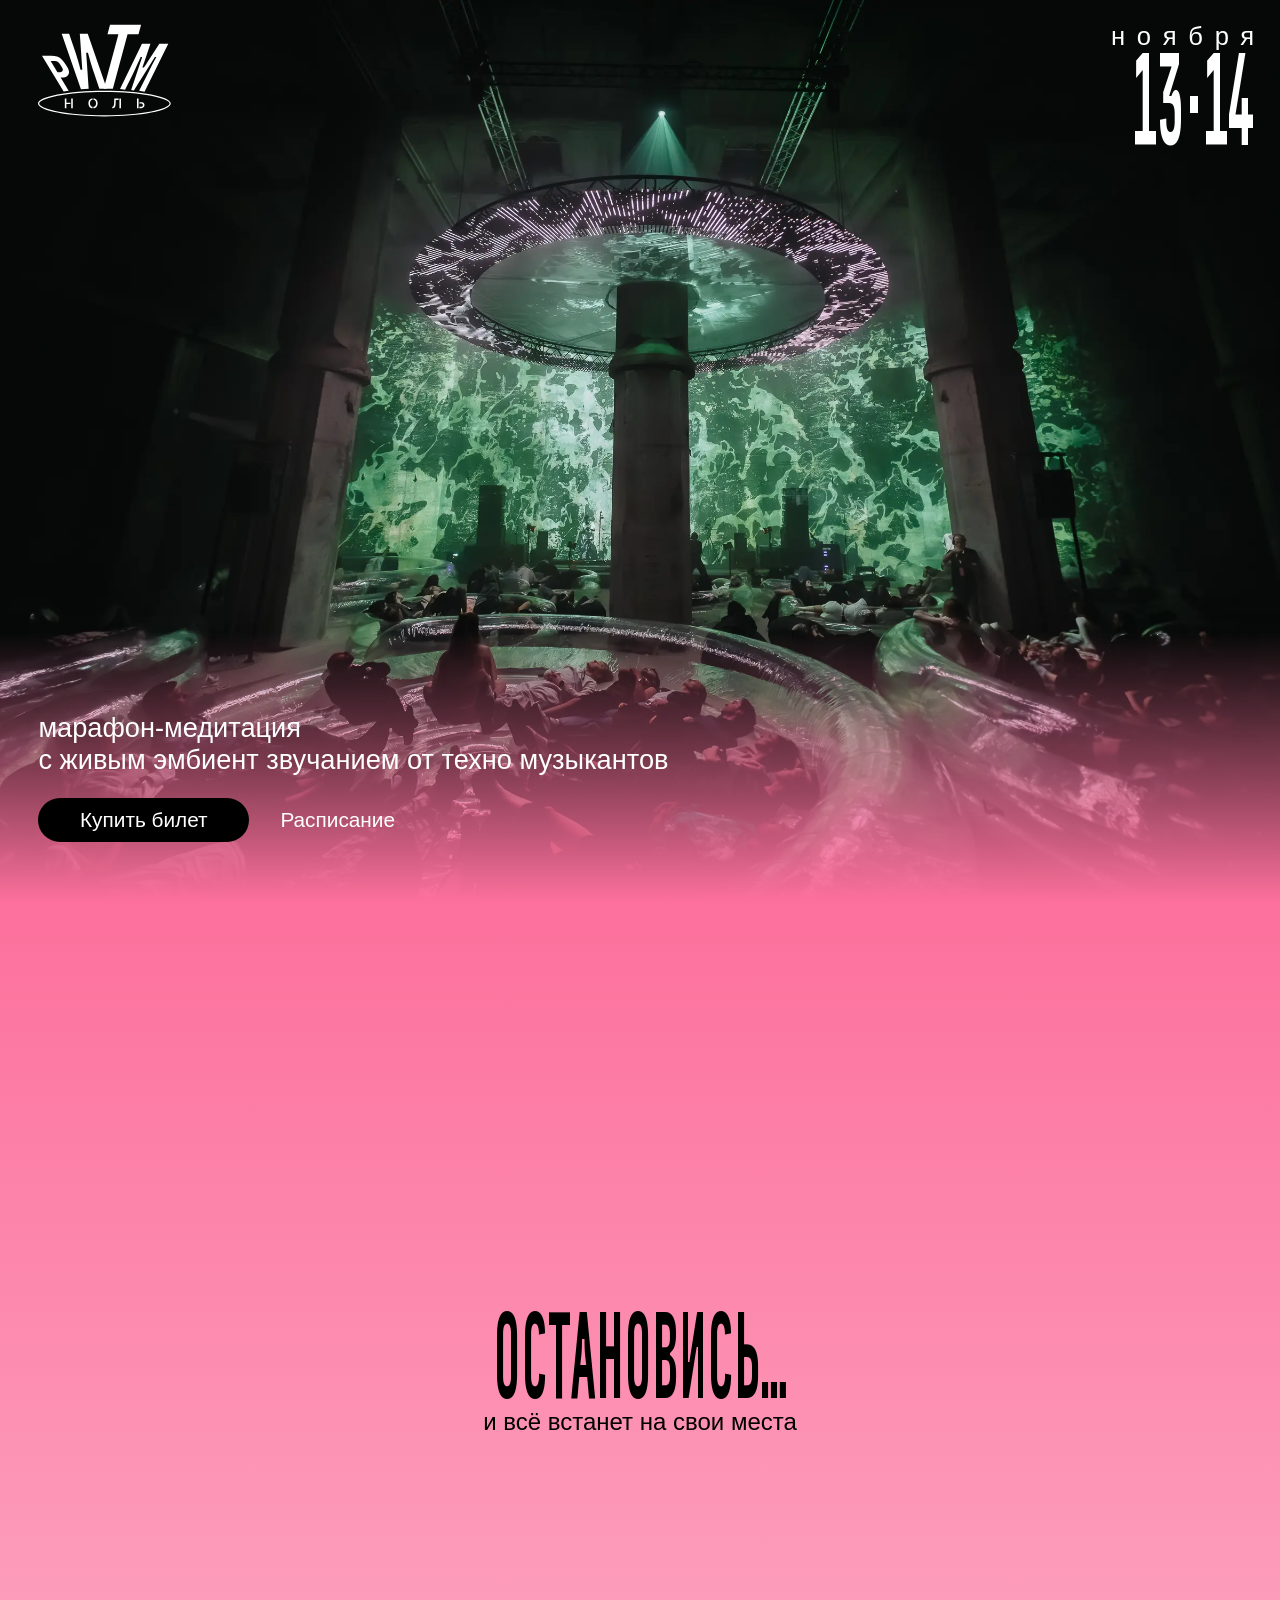
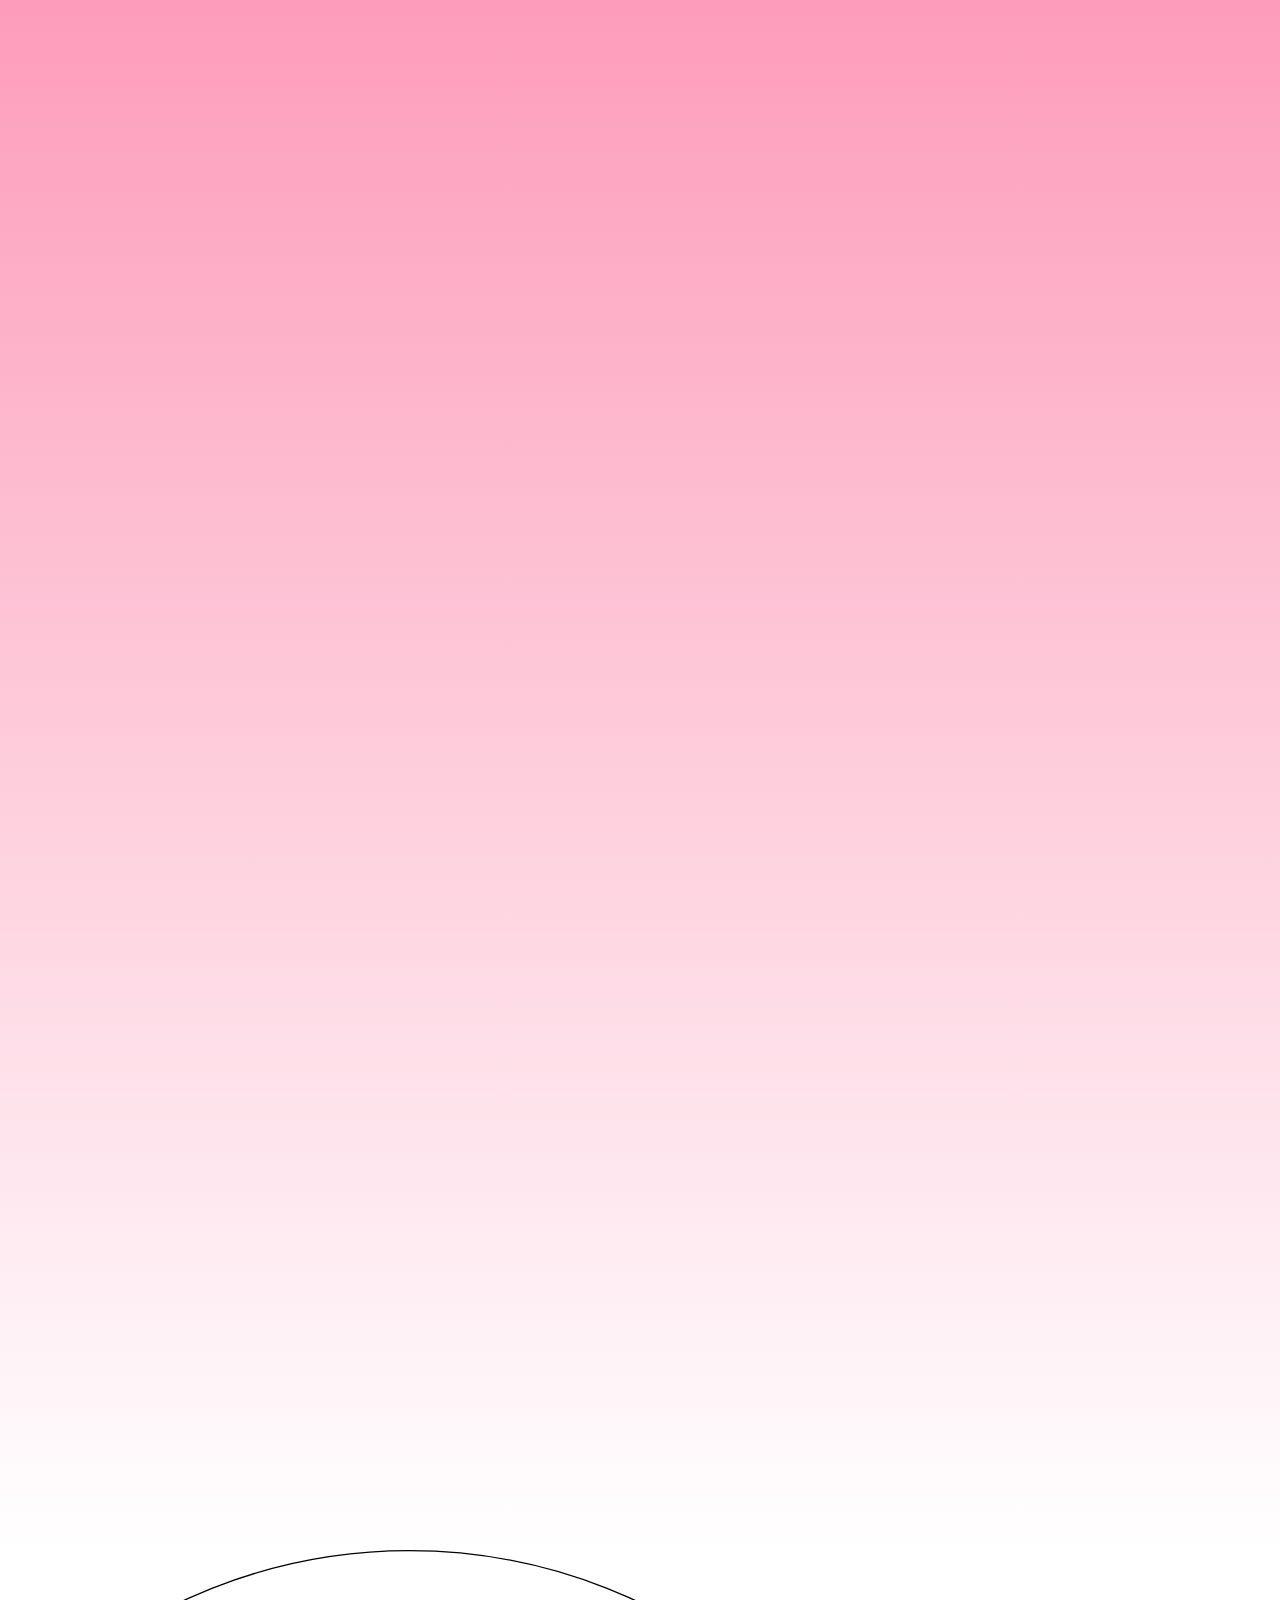
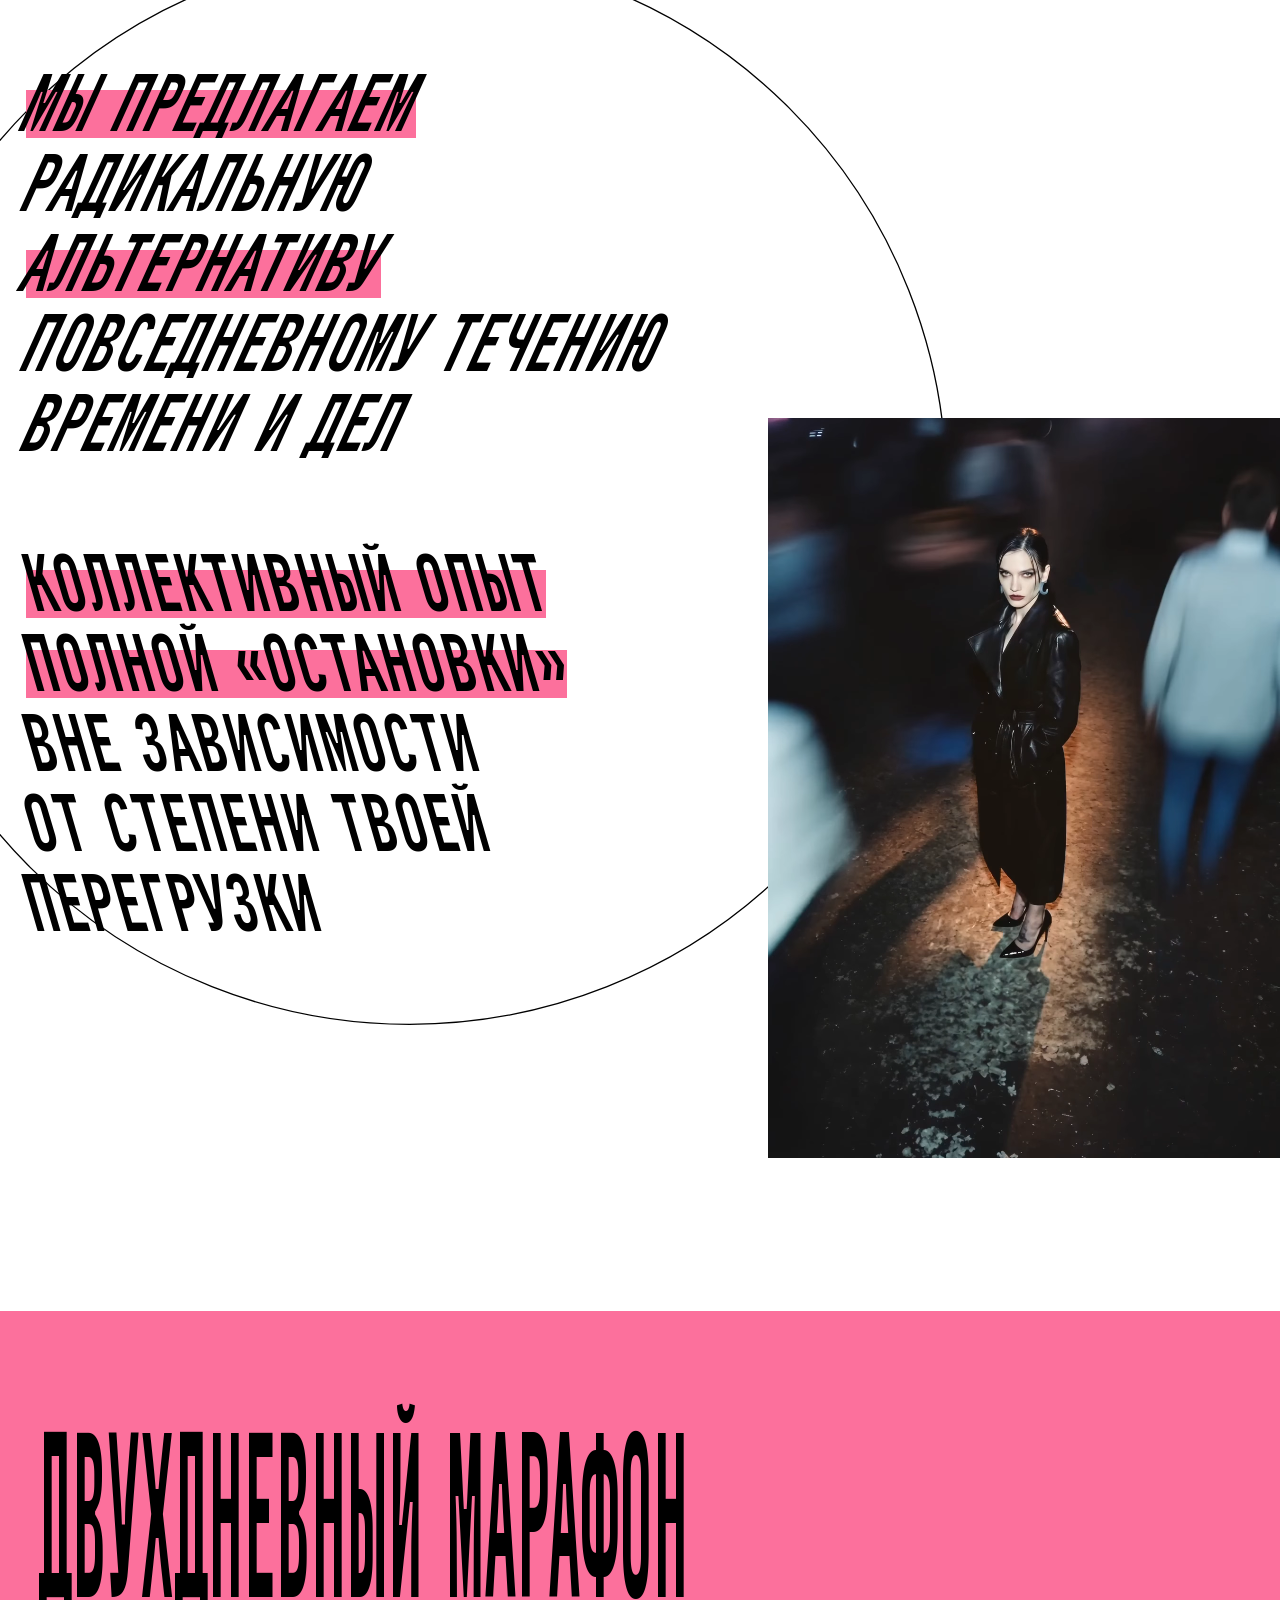
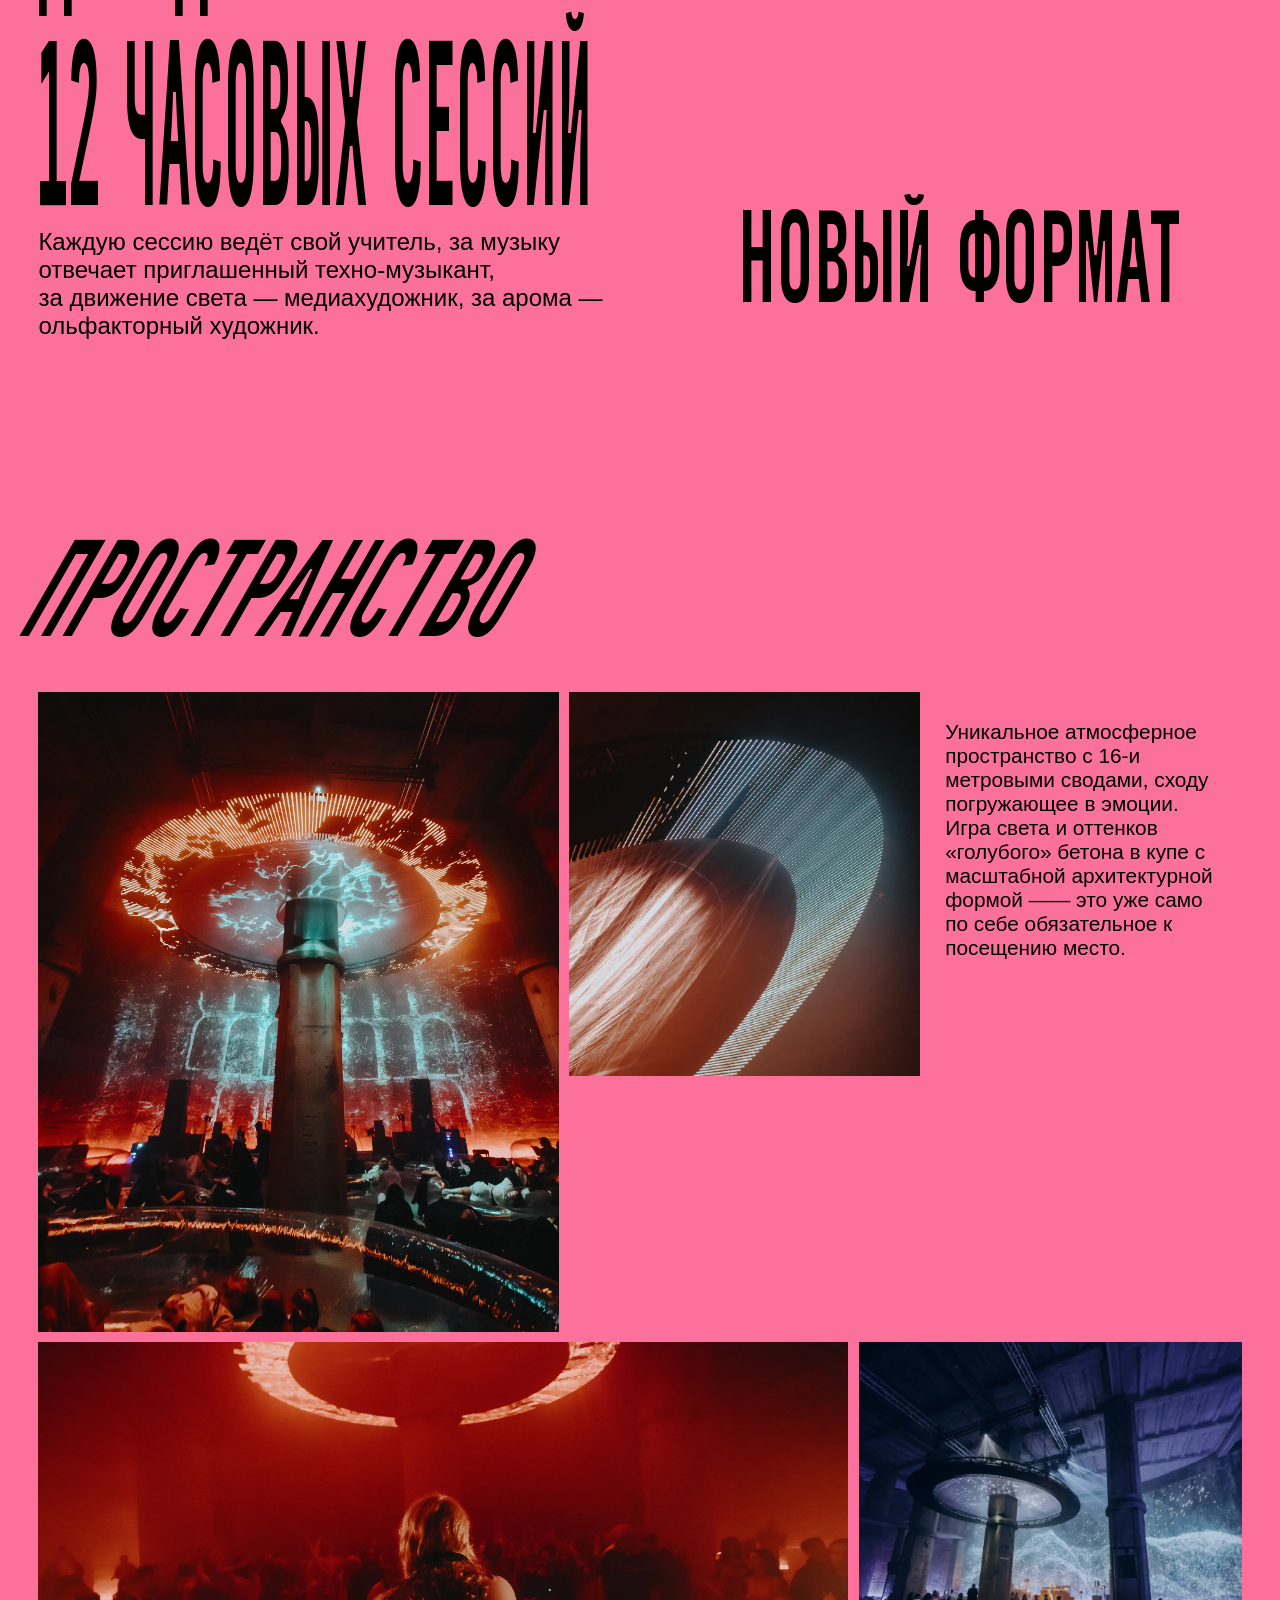
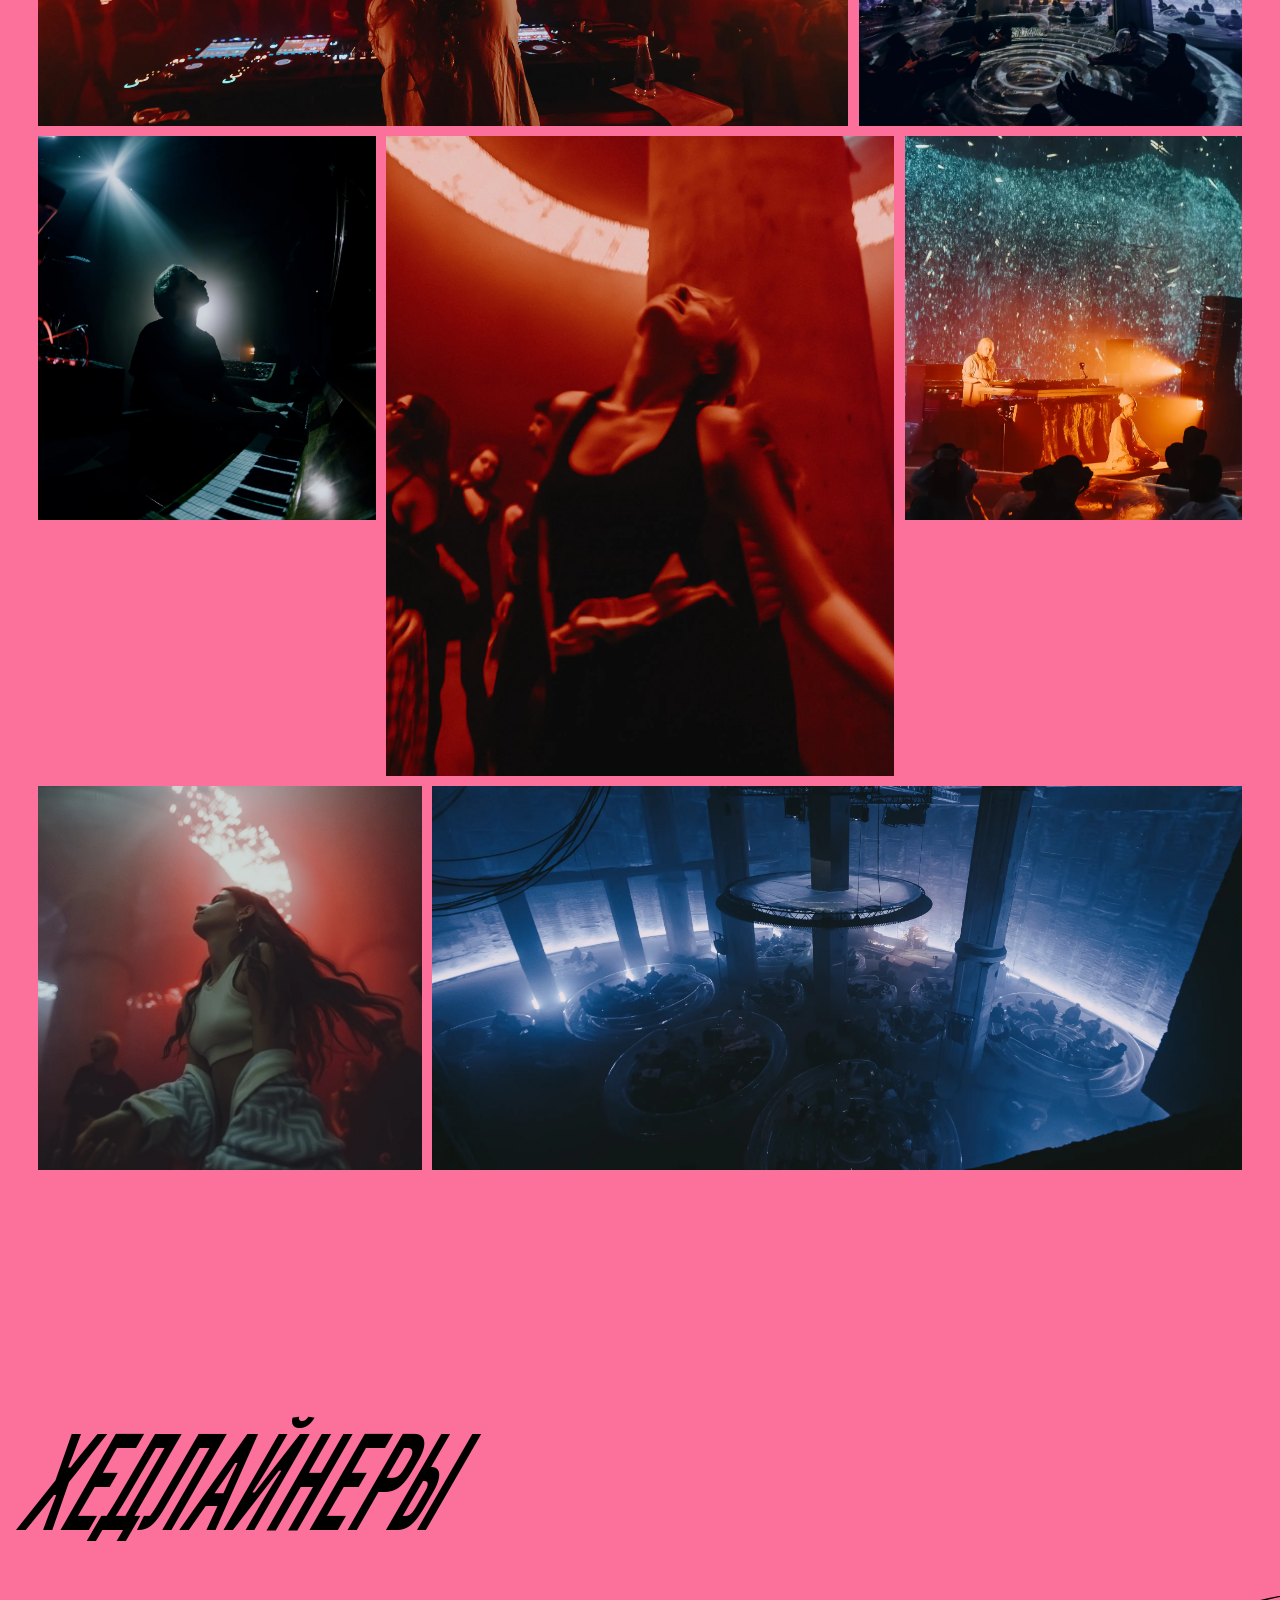
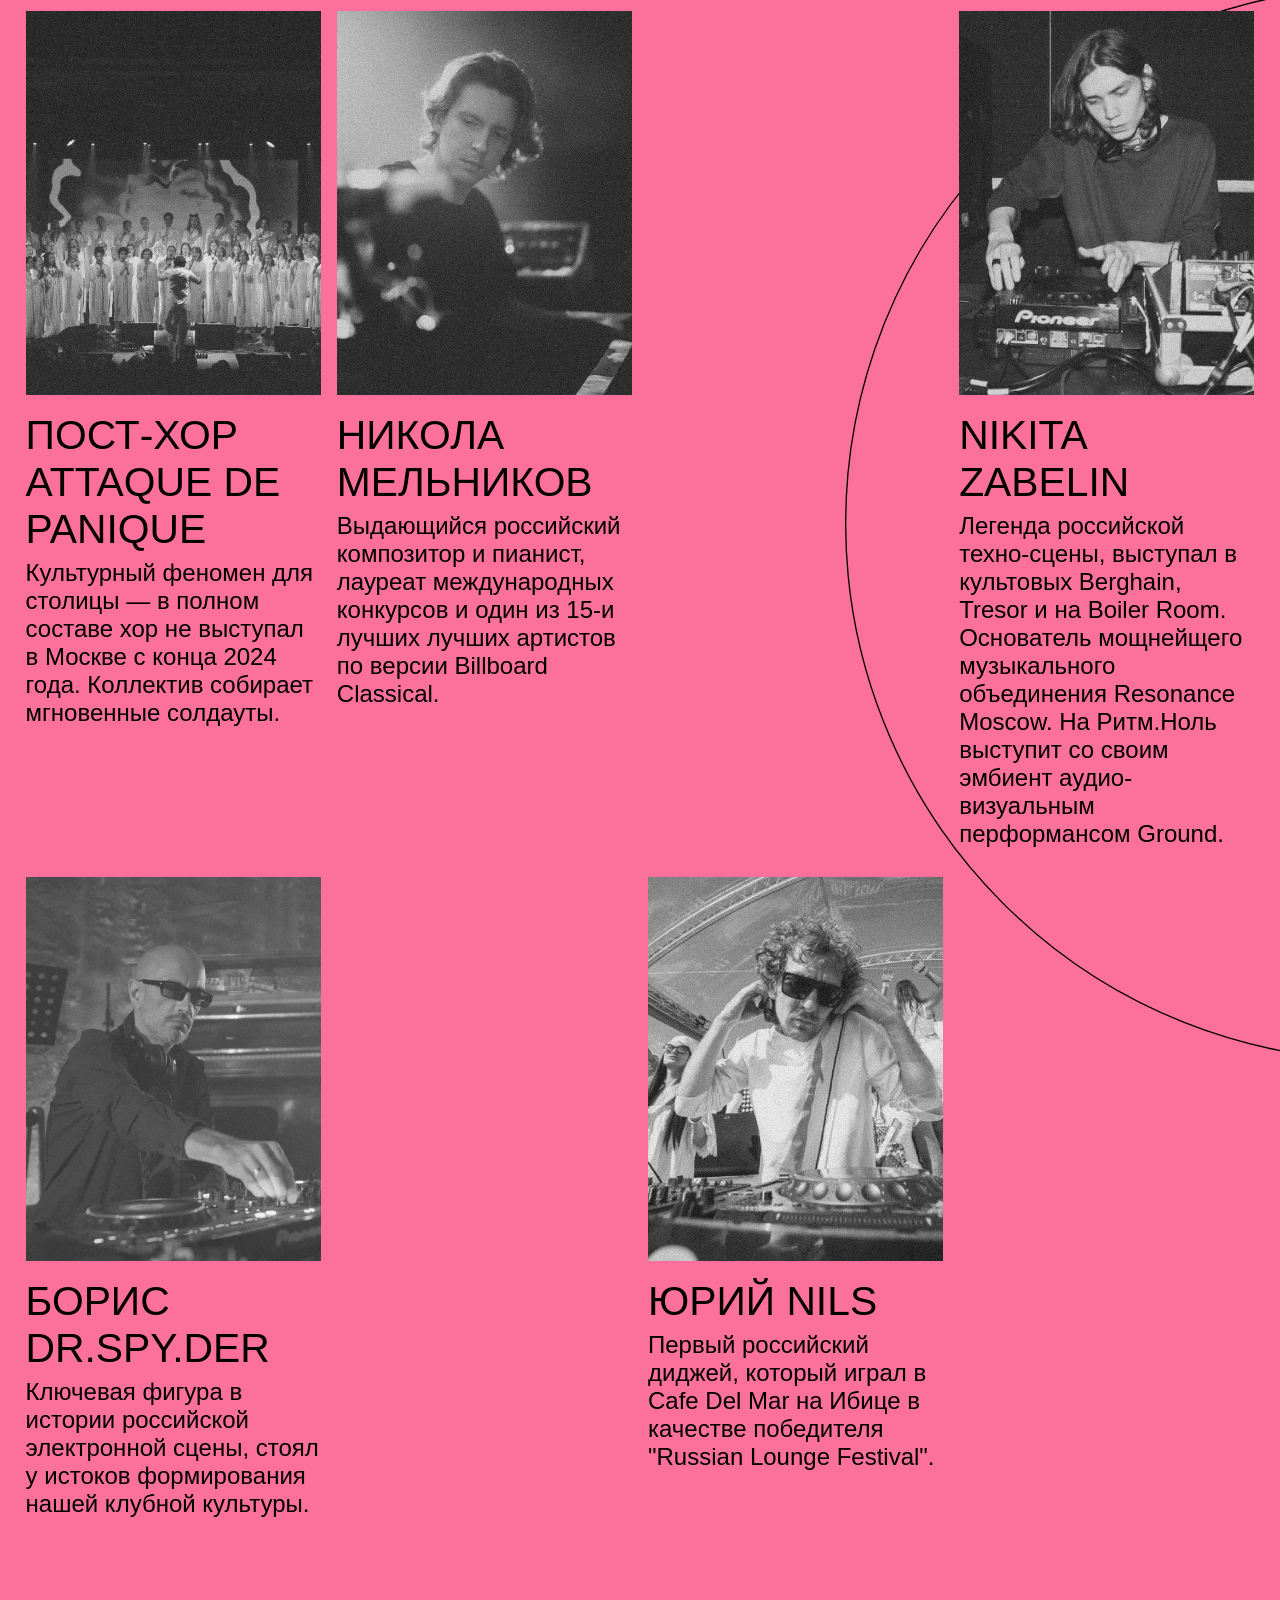
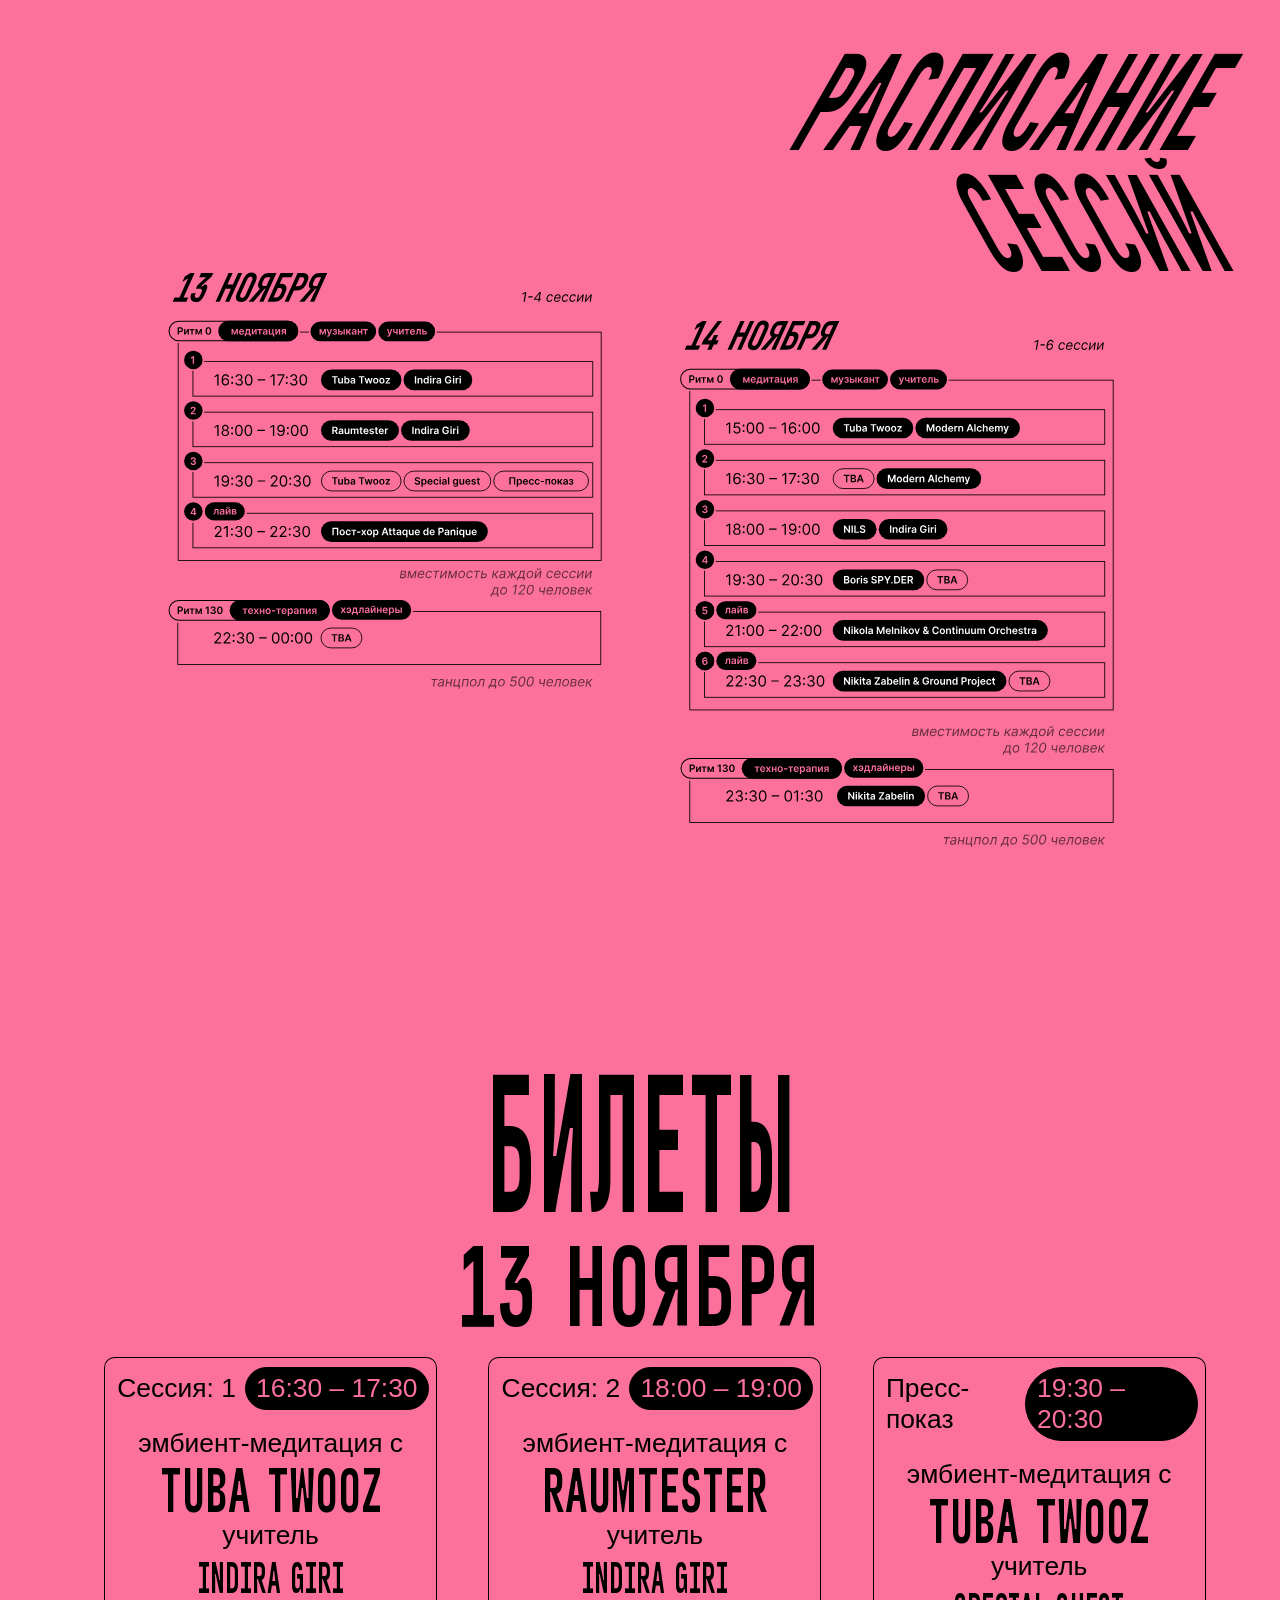
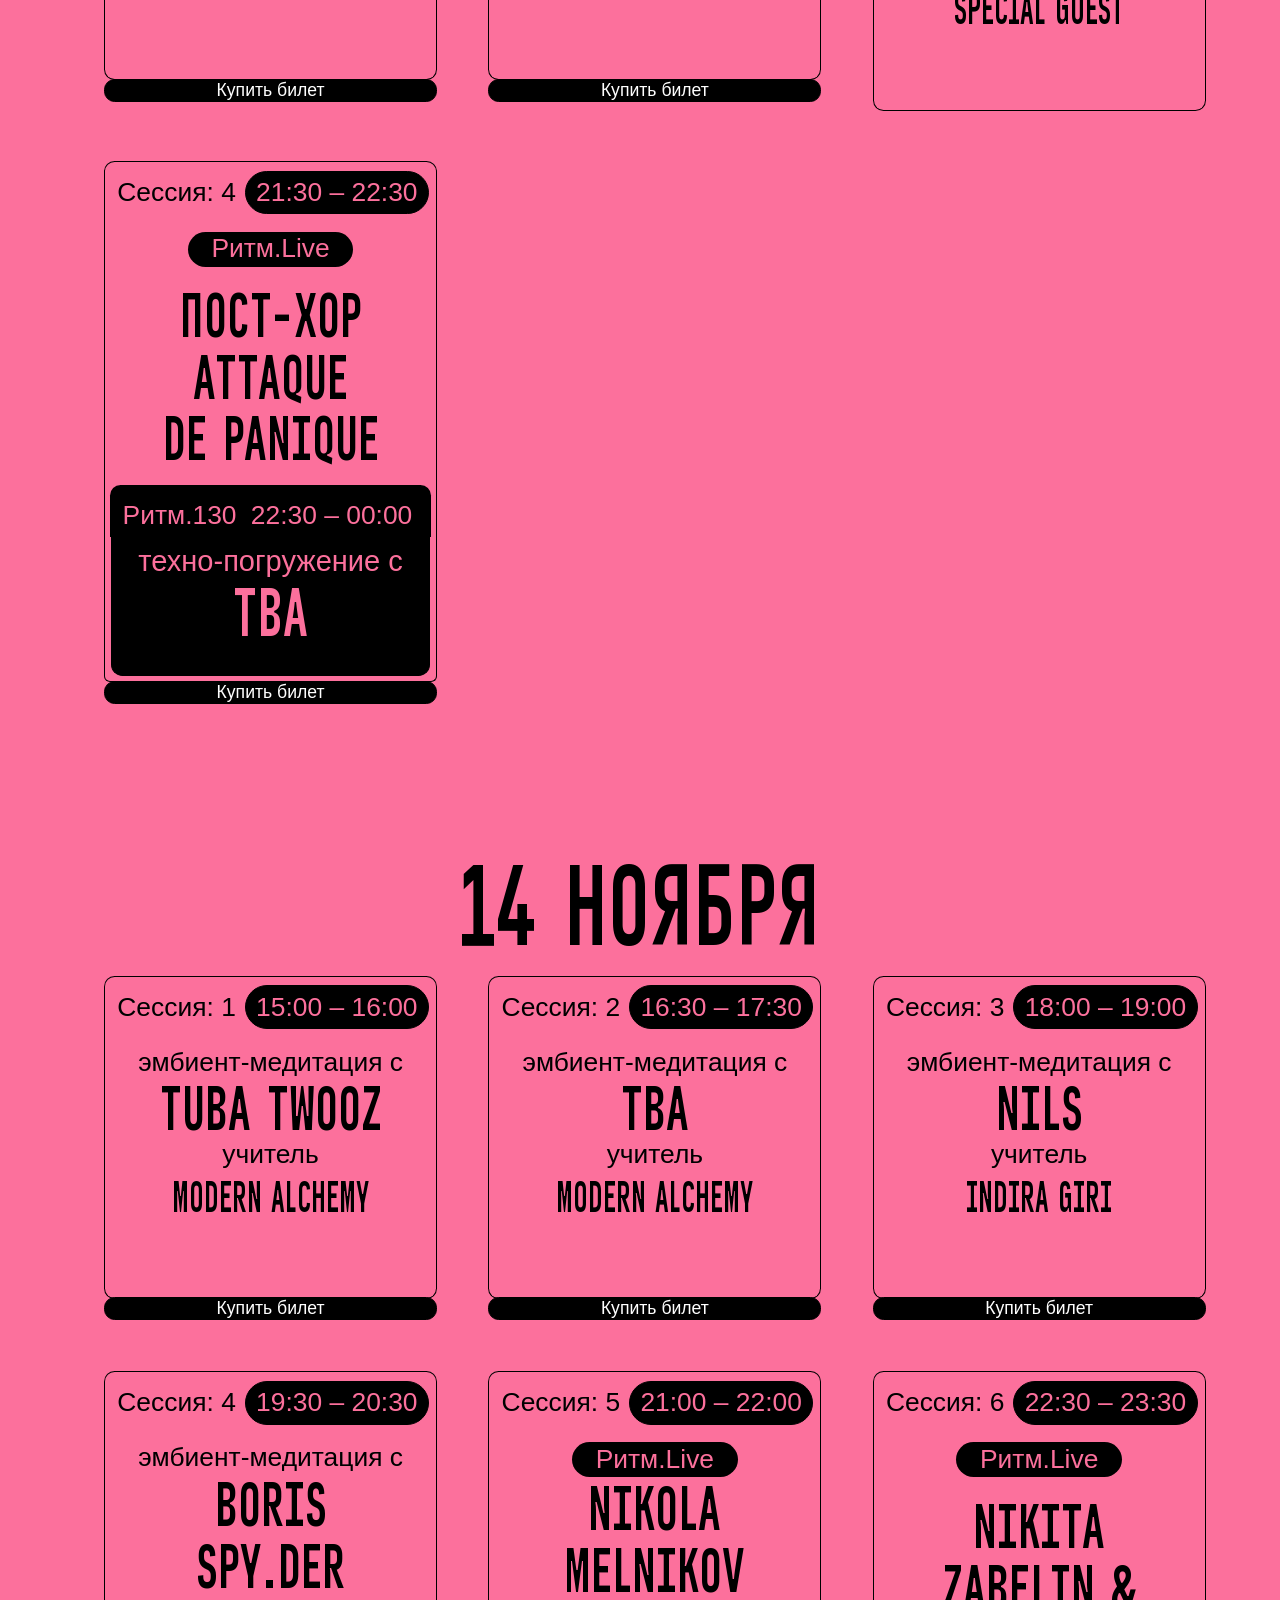
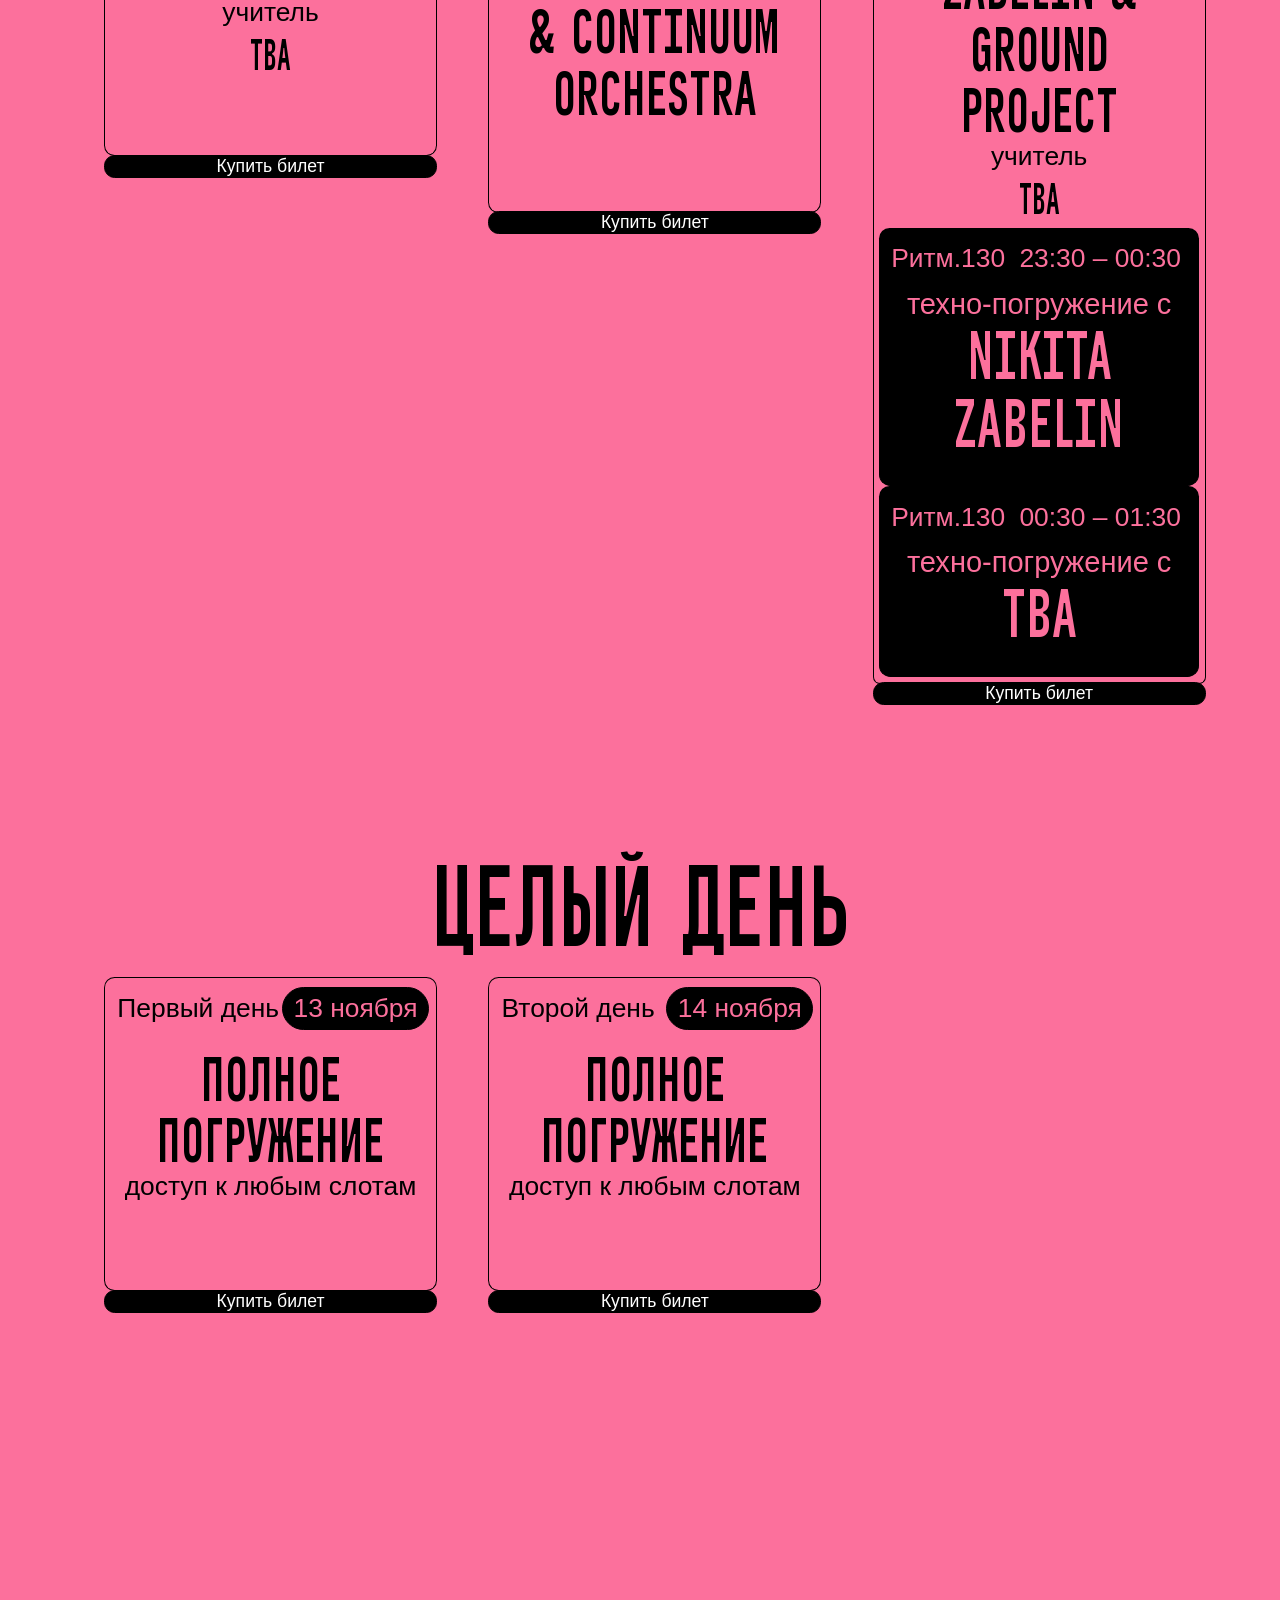
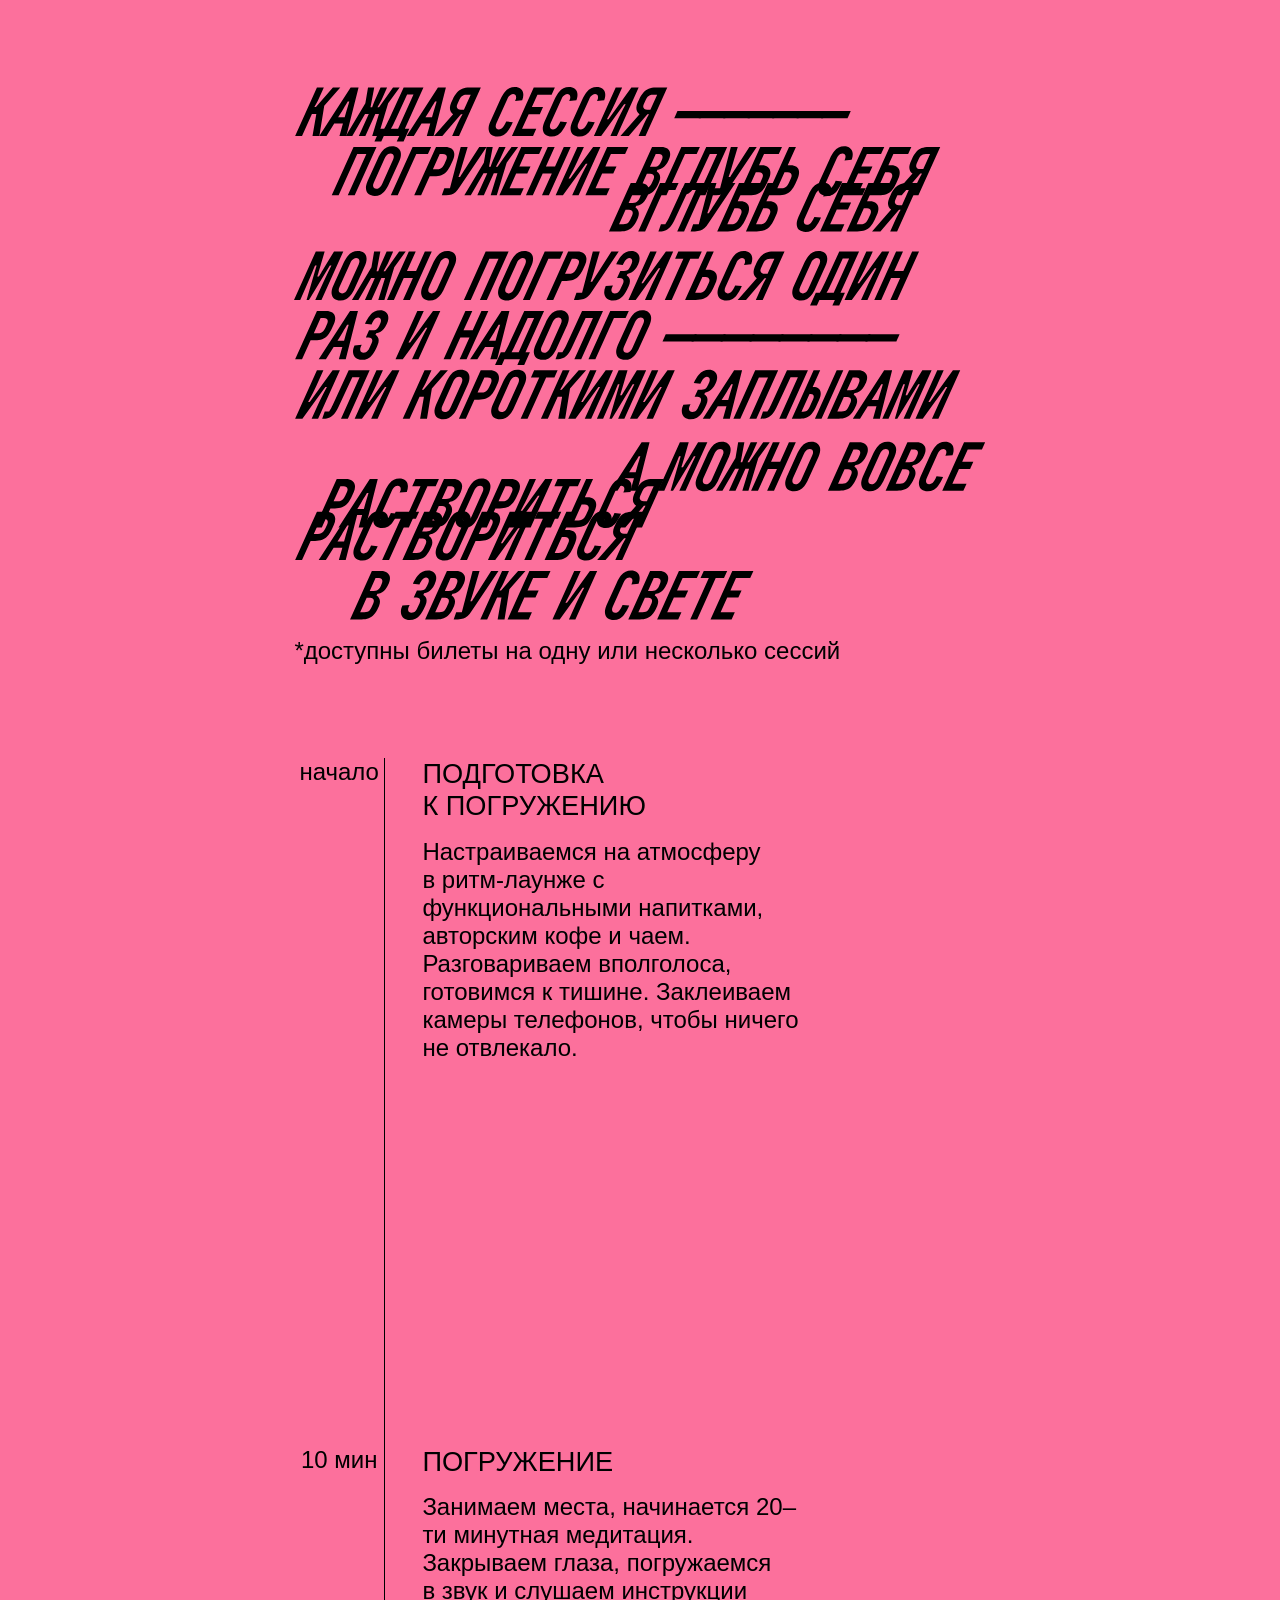
==== static/index.html @ 9d0a7d86 "update button" ====
<!DOCTYPE html>
<html   lang="ru">
    <head>
        <meta   charset="UTF-8">
        <meta   name="viewport"   content="width=device-width,"   initial-scale="1.0">
        <!-- link-preview --> 
        <meta   property="og:title" content="Ритм Ноль">
        <meta   property="og:description" content="Ум волнуется раз, душа волнуется два, тело волнуется три —— Замри">
        <meta   property="og:image" content="https://xn--h1agcefip8f.xn--p1ai/preview.jpg">
        <meta   property="og:url" content="https://ритмноль.рф">
        <meta   property="og:type" content="website">
        <meta   name="description"  content="Ум волнуется раз, душа волнуется два, тело волнуется три — Замри">

        <!-- conect-file -->
        <link   href="style.css?v=8" rel="stylesheet" type="text/css" />
        <script src="script.js?v=8" defer></script>

        <!-- Yandex.Metrika counter -->
        <script type="text/javascript">
            (function(m,e,t,r,i,k,a){
                m[i]=m[i]||function(){(m[i].a=m[i].a||[]).push(arguments)};
                m[i].l=1*new Date();
                for (var j = 0; j < document.scripts.length; j++) {if (document.scripts[j].src === r) { return; }}
                k=e.createElement(t),a=e.getElementsByTagName(t)[0],k.async=1,k.src=r,a.parentNode.insertBefore(k,a)
            })(window, document,'script','https://mc.yandex.ru/metrika/tag.js?id=109026726', 'ym');

            ym(109026726, 'init', {ssr:true, webvisor:true, clickmap:true, ecommerce:"dataLayer", referrer: document.referrer, url: location.href, accurateTrackBounce:true, trackLinks:true});
        </script>
        <noscript><div><img src="https://mc.yandex.ru/watch/109026726" style="position:absolute; left:-9999px;" alt="" /></div></noscript>
        <!-- /Yandex.Metrika counter -->
    
        <title>Ритм Ноль</title>
    </head>
    <body>

        <main>

            <section class="cover"> <!-- обложка -->
                <h1 class="hide">Ритм Ноль</h1>
                <p class="hide">ум волнуется раз, душа волнуется два, тело волнуется три, замри </p>

                <header>
                    <svg class="logo" viewBox="0 0 1845 1275" fill="currentColor" xmlns="http://www.w3.org/2000/svg">
                        <path d="M1139.38 894.408L1444.51 265.174H1562.08L1501.64 445.59C1492.62 472.251 1484 497.509 1475.78 521.364C1467.76 545.219 1459.14 569.976 1449.92 595.636H1470.97C1488.01 569.976 1504.35 545.119 1519.98 521.064C1535.62 496.808 1551.96 471.65 1568.99 445.59L1686.26 265.174H1809.85L1480.28 930.029L1404.87 917.681L1522.69 683.137C1561.78 604.757 1602.47 526.977 1644.77 449.799H1623.72L1331.73 913.406L1294.16 908.657L1447.51 449.799H1426.47C1388.38 535.597 1352.5 613.376 1318.82 683.137L1209.67 902.008L1139.38 894.408Z" fill="currentColor"/>
                        <path d="M913.074 889.656L1117.61 130.954H965.456L1000.79 0H1431.9L1396.56 130.954H1244.41L1039.87 889.656H913.074Z" fill="currentColor"/>
                        <path d="M955.654 889.581H852.607L772.379 655.051C748.37 585.666 722.341 497.509 694.291 390.58H669.332L703.919 889.581L596.529 896.781L329.168 126.822H432.215L514.225 364.917C529.201 408.639 542.632 451.054 554.517 492.163C566.641 533.271 578.645 577.824 590.531 625.824H615.49L580.903 126.822H691.082L955.654 889.581Z" fill="currentColor"/>
                        <path d="M356.44 928.002L54.9977 430.002H183.613C214.595 430.002 241.473 433.803 264.249 441.405C287.025 449.006 307.791 461.418 326.547 478.638C345.304 495.704 363.725 519.207 381.812 549.149L409.946 595.459C425.353 621.057 432.303 644.328 430.796 665.272C429.456 686.061 420.497 702.428 403.918 714.374C387.338 726.32 365.149 732.292 337.349 732.292H314.49L425.959 918.391L356.44 928.002ZM304.19 658.989C316.583 658.989 326.296 656.429 333.33 651.309C340.531 646.19 344.466 639.286 345.136 630.598C345.974 621.91 343.378 612.447 337.349 602.207L311.726 560.087C303.018 545.504 294.393 534.178 285.853 526.111C277.312 517.889 267.933 512.071 257.718 508.658C247.67 505.09 235.78 503.306 222.047 503.306H176.077L270.027 658.989H304.19Z" fill="currentColor"/>
                        <path d="M1827.57 1095.27C1827.57 1089.29 1824.52 1081.39 1814.14 1071.55C1803.77 1061.71 1787.52 1051.4 1765.04 1041.08C1720.17 1020.5 1654.17 1001.52 1571.26 985.432C1405.71 953.304 1176.28 933.316 922.333 933.316C668.391 933.316 438.954 953.304 273.412 985.432C190.501 1001.52 124.496 1020.5 79.6294 1041.08C57.1462 1051.4 40.9005 1061.71 30.5223 1071.55C20.1501 1081.39 17.0978 1089.29 17.0978 1095.27C17.0978 1101.26 20.1501 1109.16 30.5223 1119C40.9005 1128.84 57.1462 1139.15 79.6294 1149.46C124.496 1170.05 190.501 1189.02 273.412 1205.12C438.954 1237.24 668.391 1257.23 922.333 1257.23V1274.28C412.943 1274.28 0 1194.14 0 1095.27C0 996.412 412.943 916.268 922.333 916.268C1431.72 916.268 1844.67 996.412 1844.67 1095.27C1844.67 1194.14 1431.72 1274.28 922.333 1274.28V1257.23C1176.28 1257.23 1405.71 1237.24 1571.26 1205.12C1654.17 1189.02 1720.17 1170.05 1765.04 1149.46C1787.52 1139.15 1803.77 1128.84 1814.14 1119C1824.52 1109.16 1827.57 1101.26 1827.57 1095.27Z" fill="currentColor"/>
                        <path d="M394.277 1084.08H450.243V1103.17H394.277V1159.43H372.639V1025.27H394.277V1084.08Z" fill="currentColor"/>
                        <path d="M483.122 1159.43H461.483V1147.08H461.641V1064.44H461.483V1025.27H483.122V1159.43Z" fill="currentColor"/>
                        <path d="M769.403 1023.85C778.155 1024.27 785.859 1025.93 792.514 1028.82C800.321 1032.22 806.855 1036.97 812.116 1043.08C817.547 1049.19 821.535 1056.49 824.081 1064.97C826.796 1073.29 828.153 1082.45 828.153 1092.47C828.153 1102.48 826.796 1111.73 824.081 1120.22C821.535 1128.53 817.547 1135.74 812.116 1141.85C806.855 1147.79 800.236 1152.46 792.26 1155.85C785.59 1158.69 777.971 1160.34 769.403 1160.81V1141.63C774.55 1141.16 779.114 1139.96 783.095 1138.03C788.525 1135.49 792.939 1132.01 796.333 1127.6C799.897 1123.02 802.442 1117.75 803.97 1111.81C805.667 1105.87 806.515 1099.43 806.515 1092.47C806.515 1085.68 805.667 1079.31 803.97 1073.37C802.442 1067.26 799.897 1062 796.333 1057.59C792.939 1053.01 788.525 1049.45 783.095 1046.9C779.114 1044.97 774.55 1043.78 769.403 1043.31V1023.85Z" fill="currentColor"/>
                        <path d="M758.005 1043.42C753.308 1043.95 749.112 1045.11 745.419 1046.9C740.158 1049.45 735.745 1053.01 732.181 1057.59C728.787 1062 726.242 1067.26 724.545 1073.37C723.017 1079.31 722.254 1085.68 722.254 1092.47C722.254 1099.43 723.017 1105.87 724.545 1111.81C726.242 1117.75 728.787 1123.01 732.181 1127.6C735.745 1132.01 740.158 1135.49 745.419 1138.03C749.112 1139.82 753.308 1140.98 758.005 1141.51V1160.74C749.886 1160.2 742.636 1158.57 736.255 1155.85C728.448 1152.46 721.829 1147.79 716.398 1141.85C711.137 1135.74 707.149 1128.53 704.433 1120.22C701.888 1111.73 700.615 1102.48 700.615 1092.47C700.615 1082.45 701.888 1073.29 704.433 1064.97C707.149 1056.49 711.137 1049.19 716.398 1043.08C721.829 1036.97 728.532 1032.22 736.509 1028.82C742.782 1026.16 749.947 1024.54 758.005 1023.97V1043.42Z" fill="currentColor"/>
                        <path d="M1119.91 1044.36H1080.65L1078.36 1097.05C1078.02 1103.84 1077.26 1111.48 1076.07 1119.96C1074.88 1128.45 1072.42 1136.17 1068.69 1143.13C1065.8 1148.05 1061.9 1152.04 1056.98 1155.09C1052.06 1158.15 1046.37 1159.67 1039.92 1159.67H1032.03V1140.58C1038.82 1140.58 1044.25 1137.7 1048.32 1131.93C1050.7 1128.53 1052.57 1123.61 1053.92 1117.16C1055.28 1110.71 1056.22 1103.84 1056.72 1096.54C1057.57 1084.32 1058.17 1072.44 1058.51 1060.9C1059.02 1049.36 1059.35 1037.48 1059.52 1025.26H1119.91V1044.36Z" fill="currentColor"/>
                        <path d="M1152.7 1159.42H1131.31V1025.26H1152.7V1159.42Z" fill="currentColor"/>
                        <path d="M1397.22 1076.43H1397.27V1095.27H1397.22V1140.58H1397.27V1159.42H1375.08V1025.26H1397.22V1076.43Z" fill="currentColor"/>
                        <path d="M1426.75 1076.43C1434.39 1076.43 1441.43 1077.02 1447.88 1078.21C1454.33 1079.23 1459.93 1081.44 1464.68 1084.83C1469.27 1088.23 1472.75 1092.55 1475.12 1097.81C1477.67 1102.91 1478.94 1109.27 1478.94 1116.91C1478.77 1124.54 1477.41 1130.91 1474.87 1136C1472.32 1140.92 1469.1 1145.08 1465.19 1148.47C1460.61 1152.38 1454.84 1155.18 1447.88 1156.87C1441.09 1158.57 1434.14 1159.42 1427.01 1159.42H1408.67V1140.58H1409.95C1416.4 1140.58 1422.85 1140.5 1429.3 1140.33C1435.75 1139.99 1441.35 1138.63 1446.1 1136.25C1449.33 1134.9 1451.87 1132.6 1453.74 1129.38C1455.77 1125.99 1456.88 1122.08 1457.05 1117.67C1457.05 1112.41 1455.94 1108.25 1453.74 1105.2C1451.7 1102.14 1448.99 1099.94 1445.59 1098.58C1442.37 1097.05 1438.72 1096.12 1434.65 1095.78C1430.57 1095.44 1426.58 1095.27 1422.68 1095.27H1408.67V1076.43H1426.75Z" fill="currentColor"/>
                    </svg>
                    <div>
                        <h2 id="data">13·14</h2>
                        <p id="new">ноября</p>
                        <!-- <p id="soon">скоро</p> -->
                    </div>
                </header>

                <div>
                    <p>Марафон-медитация<br>с живым эмбиент звучанием от техно музыкантов</p>

                    <!-- кнопка «купить билет» два варианта: для timepad и ticketscloud. выбрать один-->
                    <!-- <button  onclick="window.open('https://ys-2026.timepad.ru/event/3983863/', '_blank')">Купить билет</button> -->
                    <!-- <button
                    data-tc-event="6a2ac3d3dfca65a47a4c2621" 
                    data-tc-token="eyJhbGciOiJIUzI1NiIsImlzcyI6InRpY2tldHNjbG91ZC5ydSIsInR5cCI6IkpXVCJ9.eyJwIjoiNmEyYTkxZjY5ZGUyMTcyMzM5OTk1ZWRlIn0.9m1FYpxfQAjgVS6xC7JPbwgGm5SPB8p3UYyab-5vvCM"
                    >Купить билет
                    </button> -->

                    <div class="vertical-space S"></div>

                    <div class="button-nav">
                        <a class="button-tickets" href="#tickets">Купить билет</a>
                        <a href="#schedule">Расписание</a>
                    </div>

                </div>
            </section>

            <section class="client-pain"> <!-- боль клиента -->
                <div>
                    <p class="p-accent p-active"><span class="p-accent-2">остановись…</span><br> и всё встанет на свои места</p>
                    <p class="p-accent"><span class="p-accent-2">замри…</span><br>перейди на «ноль»</p>
                    <p class="p-accent p-accent-2">без<br> разговоров<br> без<br> телефонов<br> без<br> алкоголя</p>
                </div>
            </section>

            <section class="decision"> <!-- решение -->
                <h5><span class="marker">Мы предлагаем </span>радикальную <span class="marker">альтернативу</span> повседневному течению времени и дел<br>
                <br><span class="h3-inverce"><span class="marker">Коллективный опыт полной «остановки»</span> Вне зависимости от степени твоей перегрузки</span></h5>
                
                <video autoplay="autoplay" allowfullscreen="true" muted="muted"  playsinline="playsinline" loop="loop" preload="auto" poster="media/decision-image.png">
                    <source src="media/decision-video.webm" type="video/webm">
                    <!-- <source src="media/decision-video.mp4" type="video/mp4"> -->
                </video>

            </section>

            <article class="event-structure"> <!-- структура события -->
                <hgroup class="hgroup-padding">
                    <h2>Двухдневный марафон<br>12 часовых сессий</h2>
                    <p>Каждую сессию ведёт свой учитель, за музыку отвечает приглашенный техно-музыкант, 
                        за движение света — медиахудожник, за арома — ольфакторный художник.</p>
                </hgroup>

                <section class="new-format"> <!-- новый формат -->
                    <svg class="new-format-lines"></svg>
                    <!-- <div class="new-format-glow"></div> -->

                    <h3 class="new-format-title">Новый формат</h3>

                    <p class="new-format-tag">учитель медитации</p>
                    <p class="new-format-tag">арт-объект</p>
                    <p class="new-format-tag">медиа художник</p>
                    <p class="new-format-tag">ольфакторный художник</p>
                    <p class="new-format-tag">техно-музыкант</p>
                </section>

                <section class="space"> <!-- пространство -->
                    <hgroup>
                        <h4>Пространство</h4>
                    </hgroup>
                    
                    <div>
                        <img class="big-img" src="media/collage-photo-5.webp">
                        <img src="media/collage-photo-9.webp">
                        <p> 
                            Уникальное атмосферное пространство с 16-и метровыми сводами, 
                            сходу погружающее в эмоции. Игра света и оттенков «голубого» 
                            бетона в купе с масштабной архитектурной формой —— это уже 
                            само по себе обязательное к посещению место.
                        </p>
                        <img src="media/collage-photo-1.webp">
                        <img src="media/collage-photo-2.webp">
                        <img src="media/collage-photo-8.webp">
                        <img class="big-img" src="media/collage-photo-10.webp">
                        <img src="media/collage-photo-4.webp"> 
                        <img src="media/collage-photo-6.webp"> 
                        <!-- <p>
                            В пространстве работают два альтернативных бара 
                            с функциональными напитками, авторская кофейня и чайная, 
                            а также веранда с фуд-траком.
                        </p> -->
                        <img src="media/collage-photo-3.webp">
                     </div>
                </section>

                <section> <!-- хедлайнеры -->
                    <h4 class="hgroup-padding">Хедлайнеры</h4>
                    <div class="headliners">
                        <figure>
                            <img src="media/headliners-photo-attaque.webp" alt="">
                            <figcaption>
                                <h6>Пост-хор attaque de panique</h6>
                                Культурный феномен для столицы — в полном составе хор не выступал в Москве 
                                с конца 2024 года. Коллектив собирает мгновенные солдауты.
                            </figcaption>
                        </figure>

                        <figure>
                            <img src="media/headliners-photo-nicola-m.webp" alt="">
                            <figcaption>
                                <h6>Никола Мельников</h6>
                                Выдающийся российский композитор и пианист, лауреат международных 
                                конкурсов и один из 15-и лучших лучших артистов по версии Billboard Classical. 
                            </figcaption>
                        </figure>
                        
                        <figure class="empty"></figure>

                        <figure>
                            <img src="media/headliners-photo-zabelin.webp" alt="">
                            <figcaption>
                                <h6>Nikita Zabelin</h6>
                                Легенда российской техно-сцены, выступал в культовых Berghain, Tresor 
                                и на Boiler Room. Основатель мощнейщего музыкального объединения Resonance Moscow. 
                                На Ритм.Ноль выступит со своим эмбиент аудио-визуальным перформансом Ground.
                            </figcaption>
                        </figure>
                                                
                        <figure>
                            <img src="media/headliners-photo-dr-spy-der.webp" alt="">
                            <figcaption>
                                <h6>Борис Dr.Spy.Der</h6>
                                Ключевая фигура в истории российской электронной сцены, 
                                стоял у истоков формирования нашей клубной культуры. 
                            </figcaption>
                        </figure>
                        
                        <figure class="empty"></figure>
                        
                        <figure>
                            <img src="media/headliners-photo-nils-u.webp" alt="">
                            <figcaption>
                                <h6>Юрий NILS</h6>
                                Первый российский диджей, который играл в Cafe Del Mar 
                                на Ибице в качестве победителя "Russian Lounge Festival". 
                            </figcaption>
                        </figure>
                </section>

                <section class="schedule" id="schedule">  <!--расписание -->
                    <h4>Расписание<br>
                    <span class="h4-inverce">сессий</span></h4>

                    <div>
                        <svg viewBox="0 0 1033 1013" fill="none" xmlns="http://www.w3.org/2000/svg">
                            <g id="&#208;&#180;&#208;&#181;&#208;&#189;&#209;&#140;=&#208;&#191;&#208;&#181;&#209;&#128;&#208;&#178;&#209;&#139;&#208;&#185;">
                            <path id="&#209;&#130;&#208;&#176;&#208;&#189;&#209;&#134;&#208;&#191;&#208;&#190;&#208;&#187; &#208;&#180;&#208;&#190; 500 &#209;&#135;&#208;&#181;&#208;&#187;&#208;&#190;&#208;&#178;&#208;&#181;&#208;&#186;" opacity="0.6" d="M629.376 990.045L629.785 987.545H643.967L643.558 990.045H637.83L635.376 1005H632.694L635.149 990.045H629.376ZM649.154 1005.41C648.048 1005.41 647.079 1005.2 646.245 1004.78C645.412 1004.36 644.794 1003.75 644.393 1002.95C643.991 1002.15 643.882 1001.18 644.063 1000.05C644.238 999.045 644.575 998.235 645.075 997.614C645.575 996.985 646.181 996.492 646.893 996.136C647.613 995.773 648.385 995.504 649.211 995.33C650.044 995.148 650.874 995.008 651.7 994.909C652.776 994.773 653.651 994.667 654.325 994.591C654.999 994.515 655.507 994.39 655.848 994.216C656.188 994.042 656.397 993.742 656.473 993.318V993.227C656.654 992.114 656.507 991.246 656.029 990.625C655.552 989.996 654.7 989.682 653.473 989.682C652.2 989.682 651.135 989.962 650.279 990.523C649.423 991.083 648.791 991.682 648.382 992.318L646.018 991.409C646.639 990.348 647.382 989.523 648.245 988.932C649.109 988.333 650.014 987.917 650.961 987.682C651.908 987.439 652.821 987.318 653.7 987.318C654.26 987.318 654.893 987.386 655.598 987.523C656.302 987.652 656.961 987.92 657.575 988.33C658.196 988.739 658.662 989.356 658.973 990.182C659.291 991.008 659.336 992.114 659.109 993.5L657.2 1005H654.518L654.927 1002.64H654.791C654.548 1003.02 654.177 1003.42 653.677 1003.85C653.185 1004.28 652.56 1004.65 651.802 1004.95C651.052 1005.26 650.169 1005.41 649.154 1005.41ZM649.927 1003C650.988 1003 651.916 1002.79 652.711 1002.38C653.514 1001.96 654.158 1001.42 654.643 1000.76C655.135 1000.1 655.442 999.409 655.563 998.682L655.973 996.227C655.836 996.364 655.567 996.489 655.166 996.602C654.764 996.708 654.31 996.803 653.802 996.886C653.302 996.962 652.813 997.03 652.336 997.091C651.866 997.144 651.488 997.189 651.2 997.227C650.488 997.318 649.81 997.466 649.166 997.67C648.529 997.867 647.991 998.167 647.552 998.568C647.12 998.962 646.851 999.5 646.745 1000.18C646.586 1001.11 646.81 1001.82 647.416 1002.3C648.022 1002.77 648.859 1003 649.927 1003ZM675.413 995.045L675.004 997.545H665.367L665.776 995.045H675.413ZM667.686 987.545L664.776 1005H662.095L665.004 987.545H667.686ZM678.731 987.545L675.822 1005H673.14L676.049 987.545H678.731ZM697.356 987.545L694.867 1002.5H697.311L695.992 1010.64H693.311L694.22 1005H680.72L683.629 987.545H686.311L683.811 1002.5H692.174L694.674 987.545H697.356ZM701.032 1005L703.941 987.545H717.669L714.759 1005H712.078L714.578 990.045H706.214L703.714 1005H701.032ZM726.862 1005.36C725.256 1005.36 723.911 1004.98 722.828 1004.22C721.744 1003.45 720.979 1002.38 720.532 1001C720.093 999.621 720.021 998.015 720.316 996.182C720.604 994.394 721.176 992.837 722.032 991.511C722.896 990.178 723.968 989.148 725.248 988.42C726.536 987.686 727.953 987.318 729.498 987.318C731.104 987.318 732.445 987.705 733.521 988.477C734.604 989.242 735.369 990.318 735.816 991.705C736.263 993.083 736.339 994.697 736.044 996.545C735.756 998.318 735.176 999.867 734.305 1001.19C733.441 1002.51 732.369 1003.54 731.089 1004.27C729.816 1005 728.407 1005.36 726.862 1005.36ZM726.907 1002.95C728.134 1002.95 729.199 1002.64 730.1 1002.01C731.009 1001.38 731.744 1000.55 732.305 999.523C732.873 998.492 733.256 997.379 733.453 996.182C733.634 995.045 733.627 993.989 733.43 993.011C733.233 992.027 732.812 991.235 732.169 990.636C731.525 990.03 730.619 989.727 729.453 989.727C728.225 989.727 727.153 990.045 726.237 990.682C725.328 991.318 724.593 992.155 724.032 993.193C723.472 994.231 723.097 995.348 722.907 996.545C722.725 997.682 722.729 998.739 722.919 999.716C723.115 1000.69 723.536 1001.47 724.18 1002.07C724.831 1002.66 725.74 1002.95 726.907 1002.95ZM737.205 1005L737.615 1002.5H738.251C738.774 1002.5 739.224 1002.4 739.603 1002.19C739.99 1001.98 740.334 1001.61 740.637 1001.09C740.948 1000.56 741.24 999.826 741.512 998.886C741.793 997.939 742.084 996.735 742.387 995.273L743.978 987.545H755.615L752.705 1005H750.024L752.524 990.045H746.115L744.796 996.273C744.501 997.705 744.164 998.966 743.785 1000.06C743.414 1001.14 742.971 1002.05 742.455 1002.78C741.948 1003.52 741.338 1004.07 740.626 1004.44C739.921 1004.81 739.084 1005 738.115 1005H737.205ZM763.944 1010L765.217 1002.5H766.671C767.08 1002.13 767.448 1001.73 767.774 1001.3C768.107 1000.86 768.418 1000.35 768.705 999.761C768.993 999.163 769.277 998.436 769.558 997.58C769.838 996.716 770.133 995.674 770.444 994.455L772.171 987.545H783.262L780.808 1002.5H783.49L782.217 1010H779.535L780.353 1005H767.444L766.626 1010H763.944ZM769.717 1002.5H778.126L780.171 990.045H774.262L773.08 994.455C772.588 996.28 772.088 997.875 771.58 999.239C771.08 1000.6 770.459 1001.69 769.717 1002.5ZM793.83 1005.36C792.224 1005.36 790.88 1004.98 789.796 1004.22C788.713 1003.45 787.948 1002.38 787.501 1001C787.062 999.621 786.99 998.015 787.285 996.182C787.573 994.394 788.145 992.837 789.001 991.511C789.865 990.178 790.937 989.148 792.217 988.42C793.505 987.686 794.921 987.318 796.467 987.318C798.073 987.318 799.414 987.705 800.49 988.477C801.573 989.242 802.338 990.318 802.785 991.705C803.232 993.083 803.308 994.697 803.012 996.545C802.724 998.318 802.145 999.867 801.274 1001.19C800.41 1002.51 799.338 1003.54 798.058 1004.27C796.785 1005 795.376 1005.36 793.83 1005.36ZM793.876 1002.95C795.103 1002.95 796.168 1002.64 797.069 1002.01C797.978 1001.38 798.713 1000.55 799.274 999.523C799.842 998.492 800.224 997.379 800.421 996.182C800.603 995.045 800.596 993.989 800.399 993.011C800.202 992.027 799.781 991.235 799.137 990.636C798.493 990.03 797.588 989.727 796.421 989.727C795.194 989.727 794.122 990.045 793.205 990.682C792.296 991.318 791.562 992.155 791.001 993.193C790.44 994.231 790.065 995.348 789.876 996.545C789.694 997.682 789.698 998.739 789.887 999.716C790.084 1000.69 790.505 1001.47 791.149 1002.07C791.8 1002.66 792.709 1002.95 793.876 1002.95ZM821.901 1005.32C820.568 1005.32 819.409 1005.05 818.424 1004.52C817.439 1003.99 816.701 1003.27 816.208 1002.34C815.716 1001.42 815.538 1000.36 815.674 999.182H818.401C818.333 1000.23 818.67 1001.09 819.413 1001.78C820.163 1002.47 821.129 1002.82 822.311 1002.82C823.265 1002.82 824.151 1002.59 824.97 1002.15C825.795 1001.7 826.485 1001.09 827.038 1000.31C827.598 999.527 827.962 998.636 828.129 997.636C828.295 996.621 828.223 995.712 827.913 994.909C827.602 994.106 827.098 993.473 826.401 993.011C825.705 992.549 824.856 992.318 823.856 992.318C823.151 992.318 822.405 992.432 821.617 992.659C820.837 992.879 820.174 993.159 819.629 993.5L817.038 993.182L820.356 981.727H832.447L832.038 984.227H822.311L820.356 991.091H820.492C821.038 990.705 821.686 990.39 822.436 990.148C823.193 989.898 823.97 989.773 824.765 989.773C826.189 989.773 827.401 990.114 828.401 990.795C829.409 991.47 830.133 992.398 830.572 993.58C831.019 994.754 831.114 996.091 830.856 997.591C830.614 999.076 830.064 1000.4 829.208 1001.57C828.36 1002.73 827.299 1003.64 826.026 1004.32C824.761 1004.98 823.386 1005.32 821.901 1005.32ZM841.688 1005.32C839.976 1005.32 838.598 1004.85 837.552 1003.92C836.507 1002.98 835.817 1001.62 835.484 999.841C835.151 998.053 835.188 995.894 835.598 993.364C836.007 990.848 836.677 988.701 837.609 986.92C838.541 985.133 839.688 983.769 841.052 982.83C842.416 981.883 843.946 981.409 845.643 981.409C847.34 981.409 848.715 981.883 849.768 982.83C850.829 983.777 851.533 985.14 851.882 986.92C852.238 988.701 852.204 990.848 851.779 993.364C851.355 995.894 850.677 998.049 849.745 999.83C848.813 1001.61 847.666 1002.97 846.302 1003.91C844.938 1004.85 843.401 1005.32 841.688 1005.32ZM842.098 1002.82C843.802 1002.82 845.26 1002 846.473 1000.36C847.692 998.72 848.552 996.386 849.052 993.364C849.385 991.348 849.454 989.633 849.257 988.216C849.06 986.799 848.62 985.72 847.938 984.977C847.257 984.235 846.355 983.864 845.234 983.864C843.552 983.864 842.105 984.693 840.893 986.352C839.681 988.004 838.825 990.341 838.325 993.364C837.991 995.379 837.919 997.091 838.109 998.5C838.298 999.909 838.73 1000.98 839.404 1001.72C840.079 1002.45 840.976 1002.82 842.098 1002.82ZM861.688 1005.32C859.976 1005.32 858.598 1004.85 857.552 1003.92C856.507 1002.98 855.817 1001.62 855.484 999.841C855.151 998.053 855.188 995.894 855.598 993.364C856.007 990.848 856.677 988.701 857.609 986.92C858.541 985.133 859.688 983.769 861.052 982.83C862.416 981.883 863.946 981.409 865.643 981.409C867.34 981.409 868.715 981.883 869.768 982.83C870.829 983.777 871.533 985.14 871.882 986.92C872.238 988.701 872.204 990.848 871.779 993.364C871.355 995.894 870.677 998.049 869.745 999.83C868.813 1001.61 867.666 1002.97 866.302 1003.91C864.938 1004.85 863.401 1005.32 861.688 1005.32ZM862.098 1002.82C863.802 1002.82 865.26 1002 866.473 1000.36C867.692 998.72 868.552 996.386 869.052 993.364C869.385 991.348 869.454 989.633 869.257 988.216C869.06 986.799 868.62 985.72 867.938 984.977C867.257 984.235 866.355 983.864 865.234 983.864C863.552 983.864 862.105 984.693 860.893 986.352C859.681 988.004 858.825 990.341 858.325 993.364C857.991 995.379 857.919 997.091 858.109 998.5C858.298 999.909 858.73 1000.98 859.404 1001.72C860.079 1002.45 860.976 1002.82 862.098 1002.82ZM899.507 987.545L896.643 1005H893.961L896.825 987.545H899.507ZM897.098 995.864L896.688 998.364C896.044 998.591 895.408 998.792 894.779 998.966C894.151 999.133 893.499 999.265 892.825 999.364C892.158 999.455 891.431 999.5 890.643 999.5C888.658 999.5 887.158 998.966 886.143 997.898C885.128 996.83 884.794 995.227 885.143 993.091L886.052 987.5H888.734L887.825 993.091C887.681 993.985 887.73 994.72 887.973 995.295C888.215 995.871 888.605 996.299 889.143 996.58C889.688 996.86 890.325 997 891.052 997C892.181 997 893.223 996.898 894.177 996.693C895.139 996.481 896.113 996.205 897.098 995.864ZM908.836 1005.36C907.162 1005.36 905.779 1004.99 904.688 1004.25C903.598 1003.5 902.836 1002.45 902.404 1001.11C901.973 999.765 901.904 998.197 902.2 996.409C902.495 994.621 903.082 993.045 903.961 991.682C904.84 990.311 905.935 989.242 907.245 988.477C908.556 987.705 909.995 987.318 911.563 987.318C912.473 987.318 913.348 987.47 914.188 987.773C915.029 988.076 915.757 988.568 916.37 989.25C916.984 989.924 917.412 990.818 917.654 991.932C917.897 993.045 917.882 994.417 917.609 996.045L917.427 997.182H903.973L904.336 994.864H915.063C915.238 993.879 915.192 993 914.927 992.227C914.669 991.455 914.219 990.845 913.575 990.398C912.938 989.951 912.132 989.727 911.154 989.727C910.147 989.727 909.207 990 908.336 990.545C907.465 991.083 906.738 991.765 906.154 992.591C905.571 993.409 905.207 994.242 905.063 995.091L904.745 997.091C904.518 998.538 904.552 999.689 904.848 1000.55C905.151 1001.4 905.677 1002.02 906.427 1002.4C907.177 1002.77 908.116 1002.95 909.245 1002.95C909.965 1002.95 910.628 1002.86 911.234 1002.66C911.84 1002.45 912.382 1002.15 912.859 1001.75C913.336 1001.34 913.738 1000.83 914.063 1000.23L916.518 1000.95C916.101 1001.83 915.514 1002.61 914.757 1003.27C914.007 1003.93 913.128 1004.45 912.12 1004.82C911.12 1005.18 910.026 1005.36 908.836 1005.36ZM918.705 1005L919.115 1002.5H919.751C920.274 1002.5 920.724 1002.4 921.103 1002.19C921.49 1001.98 921.834 1001.61 922.137 1001.09C922.448 1000.56 922.74 999.826 923.012 998.886C923.293 997.939 923.584 996.735 923.887 995.273L925.478 987.545H937.115L934.205 1005H931.524L934.024 990.045H927.615L926.296 996.273C926.001 997.705 925.664 998.966 925.285 1000.06C924.914 1001.14 924.471 1002.05 923.955 1002.78C923.448 1003.52 922.838 1004.07 922.126 1004.44C921.421 1004.81 920.584 1005 919.615 1005H918.705ZM946.33 1005.36C944.724 1005.36 943.38 1004.98 942.296 1004.22C941.213 1003.45 940.448 1002.38 940.001 1001C939.562 999.621 939.49 998.015 939.785 996.182C940.073 994.394 940.645 992.837 941.501 991.511C942.365 990.178 943.437 989.148 944.717 988.42C946.005 987.686 947.421 987.318 948.967 987.318C950.573 987.318 951.914 987.705 952.99 988.477C954.073 989.242 954.838 990.318 955.285 991.705C955.732 993.083 955.808 994.697 955.512 996.545C955.224 998.318 954.645 999.867 953.774 1001.19C952.91 1002.51 951.838 1003.54 950.558 1004.27C949.285 1005 947.876 1005.36 946.33 1005.36ZM946.376 1002.95C947.603 1002.95 948.668 1002.64 949.569 1002.01C950.478 1001.38 951.213 1000.55 951.774 999.523C952.342 998.492 952.724 997.379 952.921 996.182C953.103 995.045 953.096 993.989 952.899 993.011C952.702 992.027 952.281 991.235 951.637 990.636C950.993 990.03 950.088 989.727 948.921 989.727C947.694 989.727 946.622 990.045 945.705 990.682C944.796 991.318 944.062 992.155 943.501 993.193C942.94 994.231 942.565 995.348 942.376 996.545C942.194 997.682 942.198 998.739 942.387 999.716C942.584 1000.69 943.005 1001.47 943.649 1002.07C944.3 1002.66 945.209 1002.95 946.376 1002.95ZM958.22 1005L961.129 987.545H968.265C970.129 987.545 971.545 987.973 972.515 988.83C973.485 989.678 973.856 990.795 973.629 992.182C973.447 993.25 972.992 994.072 972.265 994.648C971.538 995.223 970.674 995.614 969.674 995.818C970.295 995.909 970.879 996.136 971.424 996.5C971.977 996.864 972.398 997.364 972.686 998C972.981 998.636 973.053 999.409 972.901 1000.32C972.75 1001.21 972.386 1002.01 971.811 1002.72C971.242 1003.42 970.5 1003.98 969.583 1004.39C968.674 1004.8 967.629 1005 966.447 1005H958.22ZM961.174 1002.55H966.856C967.788 1002.55 968.553 1002.33 969.151 1001.89C969.75 1001.44 970.106 1000.84 970.22 1000.09C970.379 999.182 970.235 998.47 969.788 997.955C969.348 997.439 968.674 997.182 967.765 997.182H962.083L961.174 1002.55ZM962.447 994.864H967.038C967.75 994.864 968.383 994.765 968.936 994.568C969.489 994.364 969.936 994.076 970.276 993.705C970.617 993.326 970.826 992.879 970.901 992.364C971.038 991.636 970.83 991.061 970.276 990.636C969.731 990.212 968.924 990 967.856 990H963.265L962.447 994.864ZM983.461 1005.36C981.787 1005.36 980.404 1004.99 979.313 1004.25C978.223 1003.5 977.461 1002.45 977.029 1001.11C976.598 999.765 976.529 998.197 976.825 996.409C977.12 994.621 977.707 993.045 978.586 991.682C979.465 990.311 980.56 989.242 981.87 988.477C983.181 987.705 984.62 987.318 986.188 987.318C987.098 987.318 987.973 987.47 988.813 987.773C989.654 988.076 990.382 988.568 990.995 989.25C991.609 989.924 992.037 990.818 992.279 991.932C992.522 993.045 992.507 994.417 992.234 996.045L992.052 997.182H978.598L978.961 994.864H989.688C989.863 993.879 989.817 993 989.552 992.227C989.294 991.455 988.844 990.845 988.2 990.398C987.563 989.951 986.757 989.727 985.779 989.727C984.772 989.727 983.832 990 982.961 990.545C982.09 991.083 981.363 991.765 980.779 992.591C980.196 993.409 979.832 994.242 979.688 995.091L979.37 997.091C979.143 998.538 979.177 999.689 979.473 1000.55C979.776 1001.4 980.302 1002.02 981.052 1002.4C981.802 1002.77 982.741 1002.95 983.87 1002.95C984.59 1002.95 985.253 1002.86 985.859 1002.66C986.465 1002.45 987.007 1002.15 987.484 1001.75C987.961 1001.34 988.363 1000.83 988.688 1000.23L991.143 1000.95C990.726 1001.83 990.139 1002.61 989.382 1003.27C988.632 1003.93 987.753 1004.45 986.745 1004.82C985.745 1005.18 984.651 1005.36 983.461 1005.36ZM994.876 1005L997.785 987.545H1000.47L999.194 995.136H1000.97L1008.51 987.545H1011.97L1003.51 995.955L1009.15 1005H1005.69L1001.19 997.636H998.785L997.558 1005H994.876Z" fill="black"/>
                            <g id="ritm-130">
                            <rect x="27" y="827" width="1004" height="126" stroke="black" stroke-width="2"/>
                            <g id="header-1">
                            <g id="Frame 326">
                            <rect x="2.5" y="797.5" width="388" height="54" rx="27" stroke="#FC709C" stroke-width="5"/>
                            <g id="header-1-1">
                            <rect x="6.25" y="801.25" width="380.5" height="46.5" rx="23.25" fill="#FC709C"/>
                            <rect x="6.25" y="801.25" width="380.5" height="46.5" rx="23.25" stroke="black" stroke-width="2.5"/>
                            <path id="&#208;&#160;&#208;&#184;&#209;&#130;&#208;&#188; 130" d="M26.7216 833V815.545H33.267C34.608 815.545 35.733 815.795 36.642 816.295C37.5568 816.795 38.2472 817.483 38.7131 818.358C39.1847 819.227 39.4205 820.216 39.4205 821.324C39.4205 822.443 39.1847 823.437 38.7131 824.307C38.2415 825.176 37.5455 825.861 36.625 826.361C35.7045 826.855 34.571 827.102 33.2244 827.102H28.8864V824.503H32.7983C33.5824 824.503 34.2244 824.366 34.7244 824.094C35.2244 823.821 35.5938 823.446 35.8324 822.969C36.0767 822.491 36.1989 821.943 36.1989 821.324C36.1989 820.705 36.0767 820.159 35.8324 819.688C35.5938 819.216 35.2216 818.849 34.7159 818.588C34.2159 818.321 33.571 818.188 32.7812 818.188H29.8835V833H26.7216ZM45.005 828.824L50.2464 819.909H53.4169V833H50.4339V824.077L45.2095 833H42.0305V819.909H45.005V828.824ZM55.1193 822.44V819.909H66.5739V822.44H62.3381V833H59.3551V822.44H55.1193ZM76.5646 829.412L80.451 819.909H82.9396L77.647 833H75.4908L70.3175 819.909H72.7805L76.5646 829.412ZM72.005 819.909V833H69.0305V819.909H72.005ZM81.2521 833V819.909H84.201V833H81.2521ZM100.33 815.545V833H97.1683V818.622H97.0661L92.9837 821.23V818.332L97.3217 815.545H100.33ZM111.026 833.239C109.799 833.239 108.708 833.028 107.754 832.608C106.805 832.187 106.055 831.602 105.504 830.852C104.952 830.102 104.66 829.236 104.626 828.253H107.83C107.859 828.724 108.015 829.136 108.299 829.489C108.583 829.835 108.961 830.105 109.433 830.298C109.904 830.491 110.433 830.588 111.018 830.588C111.643 830.588 112.197 830.48 112.68 830.264C113.163 830.043 113.54 829.736 113.813 829.344C114.086 828.952 114.219 828.5 114.214 827.989C114.219 827.46 114.083 826.994 113.805 826.591C113.526 826.187 113.123 825.872 112.594 825.645C112.072 825.418 111.441 825.304 110.702 825.304H109.16V822.866H110.702C111.31 822.866 111.842 822.761 112.296 822.551C112.756 822.341 113.117 822.045 113.379 821.665C113.64 821.278 113.768 820.832 113.762 820.327C113.768 819.832 113.657 819.403 113.43 819.04C113.208 818.67 112.893 818.384 112.484 818.179C112.08 817.974 111.606 817.872 111.06 817.872C110.526 817.872 110.032 817.969 109.577 818.162C109.123 818.355 108.756 818.631 108.478 818.989C108.2 819.341 108.052 819.761 108.035 820.25H104.992C105.015 819.273 105.296 818.415 105.836 817.676C106.381 816.932 107.109 816.352 108.018 815.938C108.927 815.517 109.947 815.307 111.077 815.307C112.242 815.307 113.254 815.526 114.112 815.963C114.975 816.395 115.643 816.977 116.114 817.71C116.586 818.443 116.822 819.253 116.822 820.139C116.827 821.122 116.538 821.946 115.952 822.611C115.373 823.276 114.612 823.71 113.668 823.915V824.051C114.896 824.222 115.836 824.676 116.489 825.415C117.148 826.148 117.475 827.06 117.469 828.151C117.469 829.128 117.191 830.003 116.634 830.776C116.083 831.543 115.322 832.145 114.35 832.582C113.384 833.02 112.276 833.239 111.026 833.239ZM126.847 833.332C125.443 833.332 124.239 832.977 123.233 832.267C122.233 831.551 121.463 830.52 120.923 829.173C120.389 827.821 120.122 826.193 120.122 824.29C120.128 822.386 120.398 820.767 120.932 819.432C121.472 818.091 122.241 817.068 123.241 816.364C124.247 815.659 125.449 815.307 126.847 815.307C128.244 815.307 129.446 815.659 130.452 816.364C131.457 817.068 132.227 818.091 132.761 819.432C133.301 820.773 133.571 822.392 133.571 824.29C133.571 826.199 133.301 827.83 132.761 829.182C132.227 830.528 131.457 831.557 130.452 832.267C129.452 832.977 128.25 833.332 126.847 833.332ZM126.847 830.665C127.938 830.665 128.798 830.128 129.429 829.054C130.065 827.974 130.384 826.386 130.384 824.29C130.384 822.903 130.239 821.739 129.949 820.795C129.659 819.852 129.25 819.142 128.722 818.665C128.193 818.182 127.568 817.94 126.847 817.94C125.761 817.94 124.903 818.48 124.273 819.56C123.642 820.634 123.324 822.21 123.318 824.29C123.313 825.682 123.452 826.852 123.736 827.801C124.026 828.75 124.435 829.466 124.963 829.949C125.491 830.426 126.119 830.665 126.847 830.665Z" fill="black"/>
                            <g id="card-1">
                            <rect x="150" y="800" width="238" height="49" rx="24.5" fill="black"/>
                            <path id="&#209;&#130;&#208;&#181;&#209;&#133;&#208;&#189;&#208;&#190;-&#209;&#130;&#208;&#181;&#209;&#128;&#208;&#176;&#208;&#191;&#208;&#184;&#209;&#143;" d="M180.869 822.44V819.909H192.324V822.44H188.088V833H185.105V822.44H180.869ZM200.037 833.256C198.724 833.256 197.591 832.983 196.636 832.438C195.688 831.886 194.957 831.108 194.446 830.102C193.935 829.091 193.679 827.901 193.679 826.531C193.679 825.185 193.935 824.003 194.446 822.986C194.963 821.963 195.685 821.168 196.611 820.599C197.537 820.026 198.625 819.739 199.875 819.739C200.682 819.739 201.443 819.869 202.159 820.131C202.881 820.386 203.517 820.784 204.068 821.324C204.625 821.864 205.063 822.551 205.381 823.386C205.699 824.216 205.858 825.205 205.858 826.352V827.298H195.128V825.219H202.901C202.895 824.628 202.767 824.102 202.517 823.642C202.267 823.176 201.918 822.81 201.469 822.543C201.026 822.276 200.509 822.142 199.918 822.142C199.287 822.142 198.733 822.295 198.256 822.602C197.778 822.903 197.406 823.301 197.139 823.795C196.878 824.284 196.744 824.821 196.739 825.406V827.222C196.739 827.983 196.878 828.636 197.156 829.182C197.435 829.722 197.824 830.136 198.324 830.426C198.824 830.71 199.409 830.852 200.08 830.852C200.528 830.852 200.935 830.79 201.298 830.665C201.662 830.534 201.977 830.344 202.244 830.094C202.511 829.844 202.713 829.534 202.849 829.165L205.73 829.489C205.548 830.25 205.202 830.915 204.69 831.483C204.185 832.045 203.537 832.483 202.747 832.795C201.957 833.102 201.054 833.256 200.037 833.256ZM210.71 819.909L213.352 824.741L216.036 819.909H219.3L215.354 826.455L219.369 833H216.121L213.352 828.287L210.607 833H207.335L211.323 826.455L207.437 819.909H210.71ZM230.678 825.176V827.707H223.707V825.176H230.678ZM224.661 819.909V833H221.687V819.909H224.661ZM232.698 819.909V833H229.732V819.909H232.698ZM241.53 833.256C240.251 833.256 239.143 832.974 238.206 832.412C237.268 831.849 236.541 831.062 236.024 830.051C235.513 829.04 235.257 827.858 235.257 826.506C235.257 825.153 235.513 823.969 236.024 822.952C236.541 821.935 237.268 821.145 238.206 820.582C239.143 820.02 240.251 819.739 241.53 819.739C242.808 819.739 243.916 820.02 244.854 820.582C245.791 821.145 246.516 821.935 247.027 822.952C247.544 823.969 247.803 825.153 247.803 826.506C247.803 827.858 247.544 829.04 247.027 830.051C246.516 831.062 245.791 831.849 244.854 832.412C243.916 832.974 242.808 833.256 241.53 833.256ZM241.547 830.784C242.24 830.784 242.82 830.594 243.286 830.213C243.751 829.827 244.098 829.31 244.325 828.662C244.558 828.014 244.675 827.293 244.675 826.497C244.675 825.696 244.558 824.972 244.325 824.324C244.098 823.67 243.751 823.151 243.286 822.764C242.82 822.378 242.24 822.185 241.547 822.185C240.837 822.185 240.246 822.378 239.774 822.764C239.308 823.151 238.959 823.67 238.726 824.324C238.499 824.972 238.385 825.696 238.385 826.497C238.385 827.293 238.499 828.014 238.726 828.662C238.959 829.31 239.308 829.827 239.774 830.213C240.246 830.594 240.837 830.784 241.547 830.784ZM258.356 824.46V827H250.498V824.46H258.356ZM260.487 822.44V819.909H271.941V822.44H267.705V833H264.722V822.44H260.487ZM279.654 833.256C278.342 833.256 277.208 832.983 276.254 832.438C275.305 831.886 274.575 831.108 274.063 830.102C273.552 829.091 273.296 827.901 273.296 826.531C273.296 825.185 273.552 824.003 274.063 822.986C274.58 821.963 275.302 821.168 276.228 820.599C277.154 820.026 278.242 819.739 279.492 819.739C280.299 819.739 281.06 819.869 281.776 820.131C282.498 820.386 283.134 820.784 283.685 821.324C284.242 821.864 284.68 822.551 284.998 823.386C285.316 824.216 285.475 825.205 285.475 826.352V827.298H274.745V825.219H282.518C282.512 824.628 282.384 824.102 282.134 823.642C281.884 823.176 281.535 822.81 281.086 822.543C280.643 822.276 280.126 822.142 279.535 822.142C278.904 822.142 278.35 822.295 277.873 822.602C277.396 822.903 277.023 823.301 276.756 823.795C276.495 824.284 276.362 824.821 276.356 825.406V827.222C276.356 827.983 276.495 828.636 276.773 829.182C277.052 829.722 277.441 830.136 277.941 830.426C278.441 830.71 279.026 830.852 279.697 830.852C280.146 830.852 280.552 830.79 280.915 830.665C281.279 830.534 281.594 830.344 281.862 830.094C282.129 829.844 282.33 829.534 282.467 829.165L285.347 829.489C285.165 830.25 284.819 830.915 284.308 831.483C283.802 832.045 283.154 832.483 282.364 832.795C281.575 833.102 280.671 833.256 279.654 833.256ZM288.085 837.909V819.909H291.119V822.074H291.298C291.457 821.756 291.682 821.418 291.972 821.06C292.261 820.696 292.653 820.386 293.148 820.131C293.642 819.869 294.273 819.739 295.04 819.739C296.051 819.739 296.963 819.997 297.776 820.514C298.594 821.026 299.241 821.784 299.719 822.79C300.202 823.79 300.443 825.017 300.443 826.472C300.443 827.909 300.207 829.131 299.736 830.136C299.264 831.142 298.622 831.909 297.81 832.438C296.997 832.966 296.077 833.23 295.048 833.23C294.298 833.23 293.676 833.105 293.182 832.855C292.688 832.605 292.29 832.304 291.989 831.952C291.693 831.594 291.463 831.256 291.298 830.938H291.17V837.909H288.085ZM291.111 826.455C291.111 827.301 291.23 828.043 291.469 828.679C291.713 829.315 292.063 829.812 292.517 830.17C292.977 830.523 293.534 830.699 294.188 830.699C294.869 830.699 295.44 830.517 295.901 830.153C296.361 829.784 296.707 829.281 296.94 828.645C297.179 828.003 297.298 827.273 297.298 826.455C297.298 825.642 297.182 824.92 296.949 824.29C296.716 823.659 296.369 823.165 295.909 822.807C295.449 822.449 294.875 822.27 294.188 822.27C293.528 822.27 292.969 822.443 292.509 822.79C292.048 823.136 291.699 823.622 291.46 824.247C291.227 824.872 291.111 825.608 291.111 826.455ZM306.852 833.264C306.023 833.264 305.276 833.116 304.611 832.821C303.952 832.52 303.429 832.077 303.043 831.491C302.662 830.906 302.472 830.185 302.472 829.327C302.472 828.588 302.608 827.977 302.881 827.494C303.153 827.011 303.526 826.625 303.997 826.335C304.469 826.045 305 825.827 305.591 825.679C306.188 825.526 306.804 825.415 307.44 825.347C308.207 825.267 308.83 825.196 309.307 825.134C309.784 825.065 310.131 824.963 310.347 824.827C310.568 824.685 310.679 824.466 310.679 824.17V824.119C310.679 823.477 310.489 822.98 310.108 822.628C309.727 822.276 309.179 822.099 308.463 822.099C307.707 822.099 307.108 822.264 306.665 822.594C306.227 822.923 305.932 823.312 305.778 823.761L302.898 823.352C303.125 822.557 303.5 821.892 304.023 821.358C304.545 820.818 305.185 820.415 305.94 820.148C306.696 819.875 307.531 819.739 308.446 819.739C309.077 819.739 309.705 819.812 310.33 819.96C310.955 820.108 311.526 820.352 312.043 820.693C312.56 821.028 312.974 821.486 313.287 822.065C313.605 822.645 313.764 823.369 313.764 824.239V833H310.798V831.202H310.696C310.509 831.565 310.244 831.906 309.903 832.224C309.568 832.537 309.145 832.79 308.634 832.983C308.128 833.17 307.534 833.264 306.852 833.264ZM307.653 830.997C308.273 830.997 308.81 830.875 309.264 830.631C309.719 830.381 310.068 830.051 310.312 829.642C310.562 829.233 310.688 828.787 310.688 828.304V826.761C310.591 826.841 310.426 826.915 310.193 826.983C309.966 827.051 309.71 827.111 309.426 827.162C309.142 827.213 308.861 827.259 308.582 827.298C308.304 827.338 308.063 827.372 307.858 827.401C307.398 827.463 306.986 827.565 306.622 827.707C306.259 827.849 305.972 828.048 305.761 828.304C305.551 828.554 305.446 828.878 305.446 829.276C305.446 829.844 305.653 830.273 306.068 830.562C306.483 830.852 307.011 830.997 307.653 830.997ZM316.866 833V819.909H327.92V833H324.946V822.44H319.815V833H316.866ZM334.067 828.824L339.309 819.909H342.479V833H339.496V824.077L334.272 833H331.093V819.909H334.067V828.824ZM353.386 833V822.415H350.591C349.881 822.415 349.335 822.58 348.955 822.909C348.574 823.239 348.386 823.648 348.392 824.136C348.386 824.625 348.565 825.028 348.929 825.347C349.293 825.665 349.813 825.824 350.489 825.824H354.358V828.074H350.489C349.443 828.074 348.54 827.909 347.778 827.58C347.017 827.25 346.432 826.784 346.023 826.182C345.614 825.58 345.409 824.875 345.409 824.068C345.409 823.227 345.616 822.497 346.031 821.878C346.452 821.253 347.048 820.77 347.821 820.429C348.599 820.082 349.523 819.909 350.591 819.909H356.276V833H353.386ZM344.932 833L348.588 826.284H351.631L347.966 833H344.932Z" fill="#FC709C"/>
                            </g>
                            </g>
                            </g>
                            </g>
                            <g id="main">
                            <path id="22:30 &#226;&#128;&#147; 00:00" d="M113.71 903V900.699L122.352 891.239C123.366 890.131 124.202 889.168 124.858 888.349C125.514 887.523 126 886.747 126.315 886.023C126.639 885.29 126.801 884.523 126.801 883.722C126.801 882.801 126.58 882.004 126.136 881.331C125.702 880.658 125.105 880.138 124.347 879.771C123.588 879.405 122.736 879.222 121.79 879.222C120.784 879.222 119.906 879.43 119.156 879.848C118.415 880.257 117.839 880.832 117.43 881.574C117.03 882.315 116.83 883.185 116.83 884.182H113.812C113.812 882.648 114.166 881.301 114.874 880.142C115.581 878.983 116.544 878.08 117.763 877.432C118.99 876.784 120.366 876.46 121.892 876.46C123.426 876.46 124.786 876.784 125.97 877.432C127.155 878.08 128.084 878.953 128.757 880.053C129.43 881.152 129.767 882.375 129.767 883.722C129.767 884.685 129.592 885.626 129.243 886.547C128.902 887.459 128.305 888.477 127.453 889.602C126.609 890.719 125.438 892.082 123.938 893.693L118.057 899.983V900.188H130.227V903H113.71ZM135.507 903V900.699L144.149 891.239C145.163 890.131 145.999 889.168 146.655 888.349C147.311 887.523 147.797 886.747 148.112 886.023C148.436 885.29 148.598 884.523 148.598 883.722C148.598 882.801 148.376 882.004 147.933 881.331C147.499 880.658 146.902 880.138 146.143 879.771C145.385 879.405 144.533 879.222 143.587 879.222C142.581 879.222 141.703 879.43 140.953 879.848C140.212 880.257 139.636 880.832 139.227 881.574C138.827 882.315 138.626 883.185 138.626 884.182H135.609C135.609 882.648 135.963 881.301 136.67 880.142C137.378 878.983 138.341 878.08 139.56 877.432C140.787 876.784 142.163 876.46 143.689 876.46C145.223 876.46 146.582 876.784 147.767 877.432C148.952 878.08 149.881 878.953 150.554 880.053C151.227 881.152 151.564 882.375 151.564 883.722C151.564 884.685 151.389 885.626 151.04 886.547C150.699 887.459 150.102 888.477 149.25 889.602C148.406 890.719 147.234 892.082 145.734 893.693L139.854 899.983V900.188H152.024V903H135.507ZM159.554 899.651C158.923 899.651 158.382 899.425 157.93 898.973C157.479 898.521 157.253 897.98 157.253 897.349C157.253 896.719 157.479 896.178 157.93 895.726C158.382 895.274 158.923 895.048 159.554 895.048C160.185 895.048 160.726 895.274 161.178 895.726C161.629 896.178 161.855 896.719 161.855 897.349C161.855 897.767 161.749 898.151 161.536 898.5C161.331 898.849 161.054 899.131 160.705 899.344C160.364 899.548 159.98 899.651 159.554 899.651ZM159.554 886.406C158.923 886.406 158.382 886.18 157.93 885.729C157.479 885.277 157.253 884.736 157.253 884.105C157.253 883.474 157.479 882.933 157.93 882.482C158.382 882.03 158.923 881.804 159.554 881.804C160.185 881.804 160.726 882.03 161.178 882.482C161.629 882.933 161.855 883.474 161.855 884.105C161.855 884.523 161.749 884.906 161.536 885.256C161.331 885.605 161.054 885.886 160.705 886.099C160.364 886.304 159.98 886.406 159.554 886.406ZM176.065 903.358C174.377 903.358 172.873 903.068 171.552 902.489C170.239 901.909 169.195 901.104 168.42 900.072C167.653 899.033 167.235 897.827 167.167 896.455H170.388C170.457 897.298 170.746 898.027 171.258 898.641C171.769 899.246 172.438 899.714 173.265 900.047C174.092 900.379 175.008 900.545 176.013 900.545C177.138 900.545 178.136 900.349 179.005 899.957C179.874 899.565 180.556 899.02 181.05 898.321C181.545 897.622 181.792 896.812 181.792 895.892C181.792 894.929 181.553 894.081 181.076 893.348C180.599 892.607 179.9 892.027 178.979 891.609C178.059 891.192 176.934 890.983 175.604 890.983H173.508V888.17H175.604C176.644 888.17 177.556 887.983 178.34 887.608C179.133 887.233 179.751 886.705 180.194 886.023C180.646 885.341 180.871 884.54 180.871 883.619C180.871 882.733 180.675 881.962 180.283 881.305C179.891 880.649 179.337 880.138 178.621 879.771C177.914 879.405 177.079 879.222 176.116 879.222C175.212 879.222 174.36 879.388 173.559 879.72C172.766 880.044 172.119 880.517 171.616 881.139C171.113 881.753 170.84 882.494 170.798 883.364H167.729C167.781 881.991 168.194 880.79 168.969 879.759C169.745 878.719 170.759 877.909 172.012 877.33C173.273 876.75 174.658 876.46 176.167 876.46C177.786 876.46 179.175 876.788 180.335 877.445C181.494 878.092 182.384 878.949 183.006 880.014C183.629 881.08 183.94 882.23 183.94 883.466C183.94 884.94 183.552 886.197 182.776 887.237C182.009 888.277 180.965 888.997 179.644 889.398V889.602C181.298 889.875 182.589 890.578 183.518 891.712C184.447 892.837 184.911 894.23 184.911 895.892C184.911 897.315 184.523 898.594 183.748 899.727C182.981 900.852 181.933 901.739 180.603 902.386C179.273 903.034 177.761 903.358 176.065 903.358ZM198.68 903.358C196.754 903.358 195.113 902.834 193.758 901.786C192.403 900.729 191.367 899.199 190.651 897.196C189.935 895.185 189.577 892.756 189.577 889.909C189.577 887.08 189.935 884.663 190.651 882.661C191.376 880.649 192.415 879.115 193.771 878.058C195.134 876.993 196.771 876.46 198.68 876.46C200.589 876.46 202.221 876.993 203.576 878.058C204.94 879.115 205.979 880.649 206.695 882.661C207.42 884.663 207.782 887.08 207.782 889.909C207.782 892.756 207.424 895.185 206.708 897.196C205.992 899.199 204.957 900.729 203.602 901.786C202.246 902.834 200.606 903.358 198.68 903.358ZM198.68 900.545C200.589 900.545 202.072 899.625 203.129 897.784C204.185 895.943 204.714 893.318 204.714 889.909C204.714 887.642 204.471 885.712 203.985 884.118C203.508 882.524 202.817 881.31 201.914 880.474C201.019 879.639 199.941 879.222 198.68 879.222C196.788 879.222 195.309 880.155 194.244 882.021C193.178 883.879 192.646 886.509 192.646 889.909C192.646 892.176 192.884 894.102 193.362 895.688C193.839 897.273 194.525 898.479 195.42 899.305C196.323 900.132 197.41 900.545 198.68 900.545ZM238.055 888.503V891.315H220.055V888.503H238.055ZM259.43 903.358C257.504 903.358 255.863 902.834 254.508 901.786C253.153 900.729 252.117 899.199 251.401 897.196C250.685 895.185 250.327 892.756 250.327 889.909C250.327 887.08 250.685 884.663 251.401 882.661C252.126 880.649 253.165 879.115 254.521 878.058C255.884 876.993 257.521 876.46 259.43 876.46C261.339 876.46 262.971 876.993 264.326 878.058C265.69 879.115 266.729 880.649 267.445 882.661C268.17 884.663 268.532 887.08 268.532 889.909C268.532 892.756 268.174 895.185 267.458 897.196C266.742 899.199 265.707 900.729 264.352 901.786C262.996 902.834 261.356 903.358 259.43 903.358ZM259.43 900.545C261.339 900.545 262.822 899.625 263.879 897.784C264.935 895.943 265.464 893.318 265.464 889.909C265.464 887.642 265.221 885.712 264.735 884.118C264.258 882.524 263.567 881.31 262.664 880.474C261.769 879.639 260.691 879.222 259.43 879.222C257.538 879.222 256.059 880.155 254.994 882.021C253.928 883.879 253.396 886.509 253.396 889.909C253.396 892.176 253.634 894.102 254.112 895.688C254.589 897.273 255.275 898.479 256.17 899.305C257.073 900.132 258.16 900.545 259.43 900.545ZM281.93 903.358C280.004 903.358 278.363 902.834 277.008 901.786C275.653 900.729 274.617 899.199 273.901 897.196C273.185 895.185 272.827 892.756 272.827 889.909C272.827 887.08 273.185 884.663 273.901 882.661C274.626 880.649 275.665 879.115 277.021 878.058C278.384 876.993 280.021 876.46 281.93 876.46C283.839 876.46 285.471 876.993 286.826 878.058C288.19 879.115 289.229 880.649 289.945 882.661C290.67 884.663 291.032 887.08 291.032 889.909C291.032 892.756 290.674 895.185 289.958 897.196C289.242 899.199 288.207 900.729 286.852 901.786C285.496 902.834 283.856 903.358 281.93 903.358ZM281.93 900.545C283.839 900.545 285.322 899.625 286.379 897.784C287.435 895.943 287.964 893.318 287.964 889.909C287.964 887.642 287.721 885.712 287.235 884.118C286.758 882.524 286.067 881.31 285.164 880.474C284.269 879.639 283.191 879.222 281.93 879.222C280.038 879.222 278.559 880.155 277.494 882.021C276.428 883.879 275.896 886.509 275.896 889.909C275.896 892.176 276.134 894.102 276.612 895.688C277.089 897.273 277.775 898.479 278.67 899.305C279.573 900.132 280.66 900.545 281.93 900.545ZM298.14 899.651C297.509 899.651 296.968 899.425 296.516 898.973C296.065 898.521 295.839 897.98 295.839 897.349C295.839 896.719 296.065 896.178 296.516 895.726C296.968 895.274 297.509 895.048 298.14 895.048C298.771 895.048 299.312 895.274 299.763 895.726C300.215 896.178 300.441 896.719 300.441 897.349C300.441 897.767 300.335 898.151 300.121 898.5C299.917 898.849 299.64 899.131 299.29 899.344C298.95 899.548 298.566 899.651 298.14 899.651ZM298.14 886.406C297.509 886.406 296.968 886.18 296.516 885.729C296.065 885.277 295.839 884.736 295.839 884.105C295.839 883.474 296.065 882.933 296.516 882.482C296.968 882.03 297.509 881.804 298.14 881.804C298.771 881.804 299.312 882.03 299.763 882.482C300.215 882.933 300.441 883.474 300.441 884.105C300.441 884.523 300.335 884.906 300.121 885.256C299.917 885.605 299.64 885.886 299.29 886.099C298.95 886.304 298.566 886.406 298.14 886.406ZM314.344 903.358C312.418 903.358 310.777 902.834 309.422 901.786C308.067 900.729 307.031 899.199 306.315 897.196C305.599 895.185 305.241 892.756 305.241 889.909C305.241 887.08 305.599 884.663 306.315 882.661C307.04 880.649 308.08 879.115 309.435 878.058C310.798 876.993 312.435 876.46 314.344 876.46C316.253 876.46 317.885 876.993 319.24 878.058C320.604 879.115 321.643 880.649 322.359 882.661C323.084 884.663 323.446 887.08 323.446 889.909C323.446 892.756 323.088 895.185 322.372 897.196C321.656 899.199 320.621 900.729 319.266 901.786C317.911 902.834 316.27 903.358 314.344 903.358ZM314.344 900.545C316.253 900.545 317.736 899.625 318.793 897.784C319.849 895.943 320.378 893.318 320.378 889.909C320.378 887.642 320.135 885.712 319.649 884.118C319.172 882.524 318.482 881.31 317.578 880.474C316.683 879.639 315.605 879.222 314.344 879.222C312.452 879.222 310.973 880.155 309.908 882.021C308.842 883.879 308.31 886.509 308.31 889.909C308.31 892.176 308.548 894.102 309.026 895.688C309.503 897.273 310.189 898.479 311.084 899.305C311.987 900.132 313.074 900.545 314.344 900.545ZM336.844 903.358C334.918 903.358 333.277 902.834 331.922 901.786C330.567 900.729 329.531 899.199 328.815 897.196C328.099 895.185 327.741 892.756 327.741 889.909C327.741 887.08 328.099 884.663 328.815 882.661C329.54 880.649 330.58 879.115 331.935 878.058C333.298 876.993 334.935 876.46 336.844 876.46C338.753 876.46 340.385 876.993 341.74 878.058C343.104 879.115 344.143 880.649 344.859 882.661C345.584 884.663 345.946 887.08 345.946 889.909C345.946 892.756 345.588 895.185 344.872 897.196C344.156 899.199 343.121 900.729 341.766 901.786C340.411 902.834 338.77 903.358 336.844 903.358ZM336.844 900.545C338.753 900.545 340.236 899.625 341.293 897.784C342.349 895.943 342.878 893.318 342.878 889.909C342.878 887.642 342.635 885.712 342.149 884.118C341.672 882.524 340.982 881.31 340.078 880.474C339.183 879.639 338.105 879.222 336.844 879.222C334.952 879.222 333.473 880.155 332.408 882.021C331.342 883.879 330.81 886.509 330.81 889.909C330.81 892.176 331.048 894.102 331.526 895.688C332.003 897.273 332.689 898.479 333.584 899.305C334.487 900.132 335.574 900.545 336.844 900.545Z" fill="black"/>
                            <g id="card-2">
                            <rect x="367" y="866.5" width="97" height="47" rx="23.5" stroke="black" stroke-width="2"/>
                            <path id="TBA" d="M391.955 883.696V881.045H405.881V883.696H400.486V898.5H397.349V883.696H391.955ZM408.565 898.5V881.045H415.247C416.509 881.045 417.557 881.244 418.392 881.642C419.233 882.034 419.861 882.571 420.276 883.253C420.696 883.935 420.906 884.707 420.906 885.571C420.906 886.281 420.77 886.889 420.497 887.395C420.224 887.895 419.858 888.301 419.398 888.614C418.938 888.926 418.423 889.151 417.855 889.287V889.457C418.474 889.491 419.068 889.682 419.636 890.028C420.21 890.369 420.679 890.852 421.043 891.477C421.406 892.102 421.588 892.858 421.588 893.744C421.588 894.648 421.369 895.46 420.932 896.182C420.494 896.898 419.835 897.463 418.955 897.878C418.074 898.293 416.966 898.5 415.631 898.5H408.565ZM411.727 895.858H415.128C416.276 895.858 417.102 895.639 417.608 895.202C418.119 894.759 418.375 894.19 418.375 893.497C418.375 892.98 418.247 892.514 417.991 892.099C417.736 891.679 417.372 891.349 416.901 891.111C416.429 890.866 415.866 890.744 415.213 890.744H411.727V895.858ZM411.727 888.469H414.855C415.401 888.469 415.892 888.369 416.33 888.17C416.767 887.966 417.111 887.679 417.361 887.31C417.616 886.935 417.744 886.491 417.744 885.98C417.744 885.304 417.506 884.747 417.028 884.31C416.557 883.872 415.855 883.653 414.923 883.653H411.727V888.469ZM426.58 898.5H423.205L429.35 881.045H433.254L439.407 898.5H436.032L431.37 884.625H431.234L426.58 898.5ZM426.691 891.656H435.896V894.196H426.691V891.656Z" fill="black"/>
                            </g>
                            </g>
                            <g id="header-2">
                            <g id="card-1_2">
                            <rect x="391" y="798" width="192" height="51" rx="25.5" fill="black"/>
                            <rect x="391" y="798" width="192" height="51" rx="25.5" stroke="#FC709C" stroke-width="4"/>
                            <path id="&#209;&#133;&#209;&#141;&#208;&#180;&#208;&#187;&#208;&#176;&#208;&#185;&#208;&#189;&#208;&#181;&#209;&#128;&#209;&#139;" d="M417.108 817.909L419.75 822.741L422.435 817.909H425.699L421.753 824.455L425.767 831H422.52L419.75 826.287L417.006 831H413.733L417.722 824.455L413.835 817.909H417.108ZM432.756 820.278C432.324 820.284 431.926 820.378 431.562 820.56C431.199 820.741 430.906 820.989 430.685 821.301C430.469 821.608 430.361 821.966 430.361 822.375H427.523C427.523 821.716 427.659 821.102 427.932 820.534C428.205 819.966 428.58 819.472 429.057 819.051C429.54 818.631 430.097 818.304 430.727 818.071C431.364 817.832 432.04 817.713 432.756 817.713C434.028 817.713 435.102 818.009 435.977 818.599C436.858 819.19 437.523 819.986 437.972 820.986C438.426 821.98 438.653 823.082 438.653 824.293V824.659C438.653 825.869 438.429 826.974 437.98 827.974C437.531 828.969 436.866 829.761 435.986 830.352C435.111 830.943 434.034 831.239 432.756 831.239C431.733 831.239 430.827 831.031 430.037 830.616C429.253 830.196 428.636 829.611 428.188 828.861C427.744 828.111 427.523 827.236 427.523 826.236H430.361C430.361 826.668 430.463 827.068 430.668 827.438C430.872 827.801 431.153 828.094 431.511 828.315C431.875 828.537 432.29 828.651 432.756 828.656C433.455 828.651 434.017 828.443 434.443 828.034C434.875 827.625 435.188 827.114 435.381 826.5C435.58 825.886 435.679 825.273 435.679 824.659V824.293C435.679 823.634 435.58 823 435.381 822.392C435.188 821.778 434.875 821.276 434.443 820.884C434.017 820.486 433.455 820.284 432.756 820.278ZM436.642 823.415V825.46H431.656V823.415H436.642ZM440.098 834.801V828.46H441.138C441.416 828.244 441.649 827.952 441.837 827.582C442.024 827.207 442.178 826.767 442.297 826.261C442.422 825.75 442.524 825.179 442.604 824.548C442.683 823.912 442.754 823.227 442.817 822.494L443.192 817.909H452.652V828.46H454.68V834.801H451.697V831H443.132V834.801H440.098ZM444.308 828.46H449.703V820.398H445.868L445.663 822.494C445.55 823.881 445.399 825.068 445.212 826.057C445.024 827.045 444.723 827.847 444.308 828.46ZM456.08 831L456.063 828.46H456.515C456.856 828.46 457.143 828.384 457.376 828.23C457.609 828.077 457.802 827.821 457.955 827.463C458.109 827.099 458.228 826.611 458.313 825.997C458.398 825.384 458.458 824.619 458.492 823.705L458.722 817.909H468.268V831H465.285V820.44H461.526L461.322 824.659C461.271 825.75 461.148 826.696 460.955 827.497C460.768 828.293 460.501 828.949 460.154 829.466C459.813 829.983 459.384 830.369 458.867 830.625C458.35 830.875 457.739 831 457.035 831H456.08ZM475.141 831.264C474.312 831.264 473.565 831.116 472.9 830.821C472.241 830.52 471.718 830.077 471.332 829.491C470.951 828.906 470.761 828.185 470.761 827.327C470.761 826.588 470.897 825.977 471.17 825.494C471.442 825.011 471.815 824.625 472.286 824.335C472.758 824.045 473.289 823.827 473.88 823.679C474.477 823.526 475.093 823.415 475.729 823.347C476.496 823.267 477.119 823.196 477.596 823.134C478.073 823.065 478.42 822.963 478.636 822.827C478.857 822.685 478.968 822.466 478.968 822.17V822.119C478.968 821.477 478.778 820.98 478.397 820.628C478.016 820.276 477.468 820.099 476.752 820.099C475.996 820.099 475.397 820.264 474.954 820.594C474.516 820.923 474.221 821.312 474.067 821.761L471.187 821.352C471.414 820.557 471.789 819.892 472.312 819.358C472.835 818.818 473.474 818.415 474.229 818.148C474.985 817.875 475.82 817.739 476.735 817.739C477.366 817.739 477.994 817.812 478.619 817.96C479.244 818.108 479.815 818.352 480.332 818.693C480.849 819.028 481.263 819.486 481.576 820.065C481.894 820.645 482.053 821.369 482.053 822.239V831H479.087V829.202H478.985C478.798 829.565 478.533 829.906 478.192 830.224C477.857 830.537 477.434 830.79 476.923 830.983C476.417 831.17 475.823 831.264 475.141 831.264ZM475.942 828.997C476.562 828.997 477.099 828.875 477.553 828.631C478.008 828.381 478.357 828.051 478.602 827.642C478.852 827.233 478.977 826.787 478.977 826.304V824.761C478.88 824.841 478.715 824.915 478.482 824.983C478.255 825.051 477.999 825.111 477.715 825.162C477.431 825.213 477.15 825.259 476.871 825.298C476.593 825.338 476.352 825.372 476.147 825.401C475.687 825.463 475.275 825.565 474.911 825.707C474.548 825.849 474.261 826.048 474.05 826.304C473.84 826.554 473.735 826.878 473.735 827.276C473.735 827.844 473.942 828.273 474.357 828.562C474.772 828.852 475.3 828.997 475.942 828.997ZM488.13 826.824L493.371 817.909H496.542V831H493.559V822.077L488.335 831H485.156V817.909H488.13V826.824ZM492.528 813.409H494.837C494.837 814.403 494.477 815.21 493.755 815.83C493.039 816.443 492.067 816.75 490.84 816.75C489.624 816.75 488.656 816.443 487.934 815.83C487.218 815.21 486.863 814.403 486.869 813.409H489.161C489.161 813.818 489.286 814.185 489.536 814.509C489.792 814.827 490.227 814.986 490.84 814.986C491.442 814.986 491.871 814.827 492.127 814.509C492.388 814.19 492.522 813.824 492.528 813.409ZM508.702 823.176V825.707H501.73V823.176H508.702ZM502.685 817.909V831H499.71V817.909H502.685ZM510.722 817.909V831H507.756V817.909H510.722ZM519.638 831.256C518.326 831.256 517.192 830.983 516.238 830.438C515.289 829.886 514.559 829.108 514.048 828.102C513.536 827.091 513.281 825.901 513.281 824.531C513.281 823.185 513.536 822.003 514.048 820.986C514.565 819.963 515.286 819.168 516.212 818.599C517.138 818.026 518.227 817.739 519.477 817.739C520.283 817.739 521.045 817.869 521.761 818.131C522.482 818.386 523.119 818.784 523.67 819.324C524.227 819.864 524.664 820.551 524.982 821.386C525.3 822.216 525.46 823.205 525.46 824.352V825.298H514.729V823.219H522.502C522.496 822.628 522.369 822.102 522.119 821.642C521.869 821.176 521.519 820.81 521.07 820.543C520.627 820.276 520.11 820.142 519.519 820.142C518.888 820.142 518.335 820.295 517.857 820.602C517.38 820.903 517.008 821.301 516.741 821.795C516.479 822.284 516.346 822.821 516.34 823.406V825.222C516.34 825.983 516.479 826.636 516.758 827.182C517.036 827.722 517.425 828.136 517.925 828.426C518.425 828.71 519.011 828.852 519.681 828.852C520.13 828.852 520.536 828.79 520.9 828.665C521.263 828.534 521.579 828.344 521.846 828.094C522.113 827.844 522.315 827.534 522.451 827.165L525.332 827.489C525.15 828.25 524.803 828.915 524.292 829.483C523.786 830.045 523.138 830.483 522.349 830.795C521.559 831.102 520.656 831.256 519.638 831.256ZM528.07 835.909V817.909H531.104V820.074H531.283C531.442 819.756 531.666 819.418 531.956 819.06C532.246 818.696 532.638 818.386 533.132 818.131C533.626 817.869 534.257 817.739 535.024 817.739C536.036 817.739 536.947 817.997 537.76 818.514C538.578 819.026 539.226 819.784 539.703 820.79C540.186 821.79 540.428 823.017 540.428 824.472C540.428 825.909 540.192 827.131 539.72 828.136C539.249 829.142 538.607 829.909 537.794 830.438C536.982 830.966 536.061 831.23 535.033 831.23C534.283 831.23 533.661 831.105 533.166 830.855C532.672 830.605 532.274 830.304 531.973 829.952C531.678 829.594 531.447 829.256 531.283 828.938H531.155V835.909H528.07ZM531.095 824.455C531.095 825.301 531.214 826.043 531.453 826.679C531.697 827.315 532.047 827.812 532.501 828.17C532.962 828.523 533.518 828.699 534.172 828.699C534.854 828.699 535.425 828.517 535.885 828.153C536.345 827.784 536.692 827.281 536.925 826.645C537.163 826.003 537.283 825.273 537.283 824.455C537.283 823.642 537.166 822.92 536.933 822.29C536.7 821.659 536.354 821.165 535.893 820.807C535.433 820.449 534.859 820.27 534.172 820.27C533.513 820.27 532.953 820.443 532.493 820.79C532.033 821.136 531.683 821.622 531.445 822.247C531.212 822.872 531.095 823.608 531.095 824.455ZM545.158 822.17H549.018C550.689 822.17 551.982 822.577 552.896 823.389C553.811 824.202 554.271 825.267 554.277 826.585C554.271 827.443 554.061 828.205 553.646 828.869C553.237 829.534 552.641 830.057 551.857 830.438C551.078 830.812 550.132 831 549.018 831H543.07V817.909H546.044V828.469H549.018C549.689 828.469 550.24 828.298 550.672 827.957C551.104 827.611 551.32 827.168 551.32 826.628C551.32 826.06 551.104 825.597 550.672 825.239C550.24 824.881 549.689 824.702 549.018 824.702H545.158V822.17ZM555.905 831V817.909H558.99V831H555.905Z" fill="#FC709C"/>
                            </g>
                            </g>
                            </g>
                            <path id="&#208;&#178;&#208;&#188;&#208;&#181;&#209;&#129;&#209;&#130;&#208;&#184;&#208;&#188;&#208;&#190;&#209;&#129;&#209;&#130;&#209;&#140; &#208;&#186;&#208;&#176;&#208;&#182;&#208;&#180;&#208;&#190;&#208;&#185; &#209;&#129;&#208;&#181;&#209;&#129;&#209;&#129;&#208;&#184;&#208;&#184; &#208;&#180;&#208;&#190; 120 &#209;&#135;&#208;&#181;&#208;&#187;&#208;&#190;&#208;&#178;&#208;&#181;&#208;&#186;" opacity="0.6" d="M553.938 748L556.848 730.545H563.984C565.848 730.545 567.264 730.973 568.234 731.83C569.204 732.678 569.575 733.795 569.348 735.182C569.166 736.25 568.711 737.072 567.984 737.648C567.257 738.223 566.393 738.614 565.393 738.818C566.014 738.909 566.598 739.136 567.143 739.5C567.696 739.864 568.116 740.364 568.404 741C568.7 741.636 568.772 742.409 568.62 743.318C568.469 744.212 568.105 745.011 567.529 745.716C566.961 746.42 566.219 746.977 565.302 747.386C564.393 747.795 563.348 748 562.166 748H553.938ZM556.893 745.545H562.575C563.507 745.545 564.272 745.326 564.87 744.886C565.469 744.439 565.825 743.841 565.938 743.091C566.098 742.182 565.954 741.47 565.507 740.955C565.067 740.439 564.393 740.182 563.484 740.182H557.802L556.893 745.545ZM558.166 737.864H562.757C563.469 737.864 564.101 737.765 564.654 737.568C565.207 737.364 565.654 737.076 565.995 736.705C566.336 736.326 566.544 735.879 566.62 735.364C566.757 734.636 566.548 734.061 565.995 733.636C565.45 733.212 564.643 733 563.575 733H558.984L558.166 737.864ZM582.044 744.364L590.453 730.545H592.998L582.544 748H580.362L575.862 730.545H578.362L582.044 744.364ZM577.498 730.545L574.589 748H571.907L574.816 730.545H577.498ZM588.316 748L591.225 730.545H593.907L590.998 748H588.316ZM603.18 748.364C601.506 748.364 600.123 747.992 599.032 747.25C597.941 746.5 597.18 745.455 596.748 744.114C596.316 742.765 596.248 741.197 596.544 739.409C596.839 737.621 597.426 736.045 598.305 734.682C599.184 733.311 600.278 732.242 601.589 731.477C602.9 730.705 604.339 730.318 605.907 730.318C606.816 730.318 607.691 730.47 608.532 730.773C609.373 731.076 610.1 731.568 610.714 732.25C611.328 732.924 611.756 733.818 611.998 734.932C612.24 736.045 612.225 737.417 611.953 739.045L611.771 740.182H598.316L598.68 737.864H609.407C609.581 736.879 609.536 736 609.271 735.227C609.013 734.455 608.562 733.845 607.919 733.398C607.282 732.951 606.475 732.727 605.498 732.727C604.49 732.727 603.551 733 602.68 733.545C601.809 734.083 601.081 734.765 600.498 735.591C599.915 736.409 599.551 737.242 599.407 738.091L599.089 740.091C598.862 741.538 598.896 742.689 599.191 743.545C599.494 744.402 600.021 745.019 600.771 745.398C601.521 745.769 602.46 745.955 603.589 745.955C604.309 745.955 604.972 745.856 605.578 745.659C606.184 745.455 606.725 745.152 607.203 744.75C607.68 744.341 608.081 743.833 608.407 743.227L610.862 743.955C610.445 744.833 609.858 745.606 609.1 746.273C608.35 746.932 607.472 747.447 606.464 747.818C605.464 748.182 604.369 748.364 603.18 748.364ZM621.64 748.364C619.996 748.364 618.648 747.977 617.595 747.205C616.549 746.432 615.822 745.367 615.413 744.011C615.004 742.655 614.943 741.106 615.231 739.364C615.519 737.591 616.102 736.027 616.981 734.67C617.86 733.307 618.955 732.242 620.265 731.477C621.576 730.705 623.019 730.318 624.595 730.318C625.822 730.318 626.89 730.545 627.799 731C628.708 731.455 629.409 732.091 629.901 732.909C630.394 733.727 630.625 734.682 630.595 735.773H627.913C627.837 734.977 627.496 734.273 626.89 733.659C626.292 733.038 625.405 732.727 624.231 732.727C623.186 732.727 622.223 733 621.345 733.545C620.466 734.083 619.727 734.845 619.129 735.83C618.53 736.807 618.125 737.955 617.913 739.273C617.686 740.621 617.705 741.795 617.97 742.795C618.235 743.795 618.716 744.572 619.413 745.125C620.11 745.678 620.989 745.955 622.049 745.955C622.746 745.955 623.398 745.833 624.004 745.591C624.61 745.348 625.148 745 625.617 744.545C626.087 744.091 626.458 743.545 626.731 742.909H629.413C629.08 743.939 628.545 744.867 627.811 745.693C627.076 746.511 626.186 747.163 625.14 747.648C624.095 748.125 622.928 748.364 621.64 748.364ZM633.595 733.045L634.004 730.545H648.186L647.776 733.045H642.049L639.595 748H636.913L639.367 733.045H633.595ZM652.552 744.045L663.188 730.545H666.279L663.37 748H660.688L662.916 734.5L652.325 748H649.188L652.098 730.545H654.779L652.552 744.045ZM678.419 744.364L686.828 730.545H689.373L678.919 748H676.737L672.237 730.545H674.737L678.419 744.364ZM673.873 730.545L670.964 748H668.282L671.191 730.545H673.873ZM684.691 748L687.6 730.545H690.282L687.373 748H684.691ZM699.487 748.364C697.881 748.364 696.536 747.981 695.453 747.216C694.369 746.451 693.604 745.379 693.157 744C692.718 742.621 692.646 741.015 692.941 739.182C693.229 737.394 693.801 735.837 694.657 734.511C695.521 733.178 696.593 732.148 697.873 731.42C699.161 730.686 700.578 730.318 702.123 730.318C703.729 730.318 705.07 730.705 706.146 731.477C707.229 732.242 707.994 733.318 708.441 734.705C708.888 736.083 708.964 737.697 708.669 739.545C708.381 741.318 707.801 742.867 706.93 744.193C706.066 745.511 704.994 746.538 703.714 747.273C702.441 748 701.032 748.364 699.487 748.364ZM699.532 745.955C700.759 745.955 701.824 745.64 702.725 745.011C703.634 744.383 704.369 743.553 704.93 742.523C705.498 741.492 705.881 740.379 706.078 739.182C706.259 738.045 706.252 736.989 706.055 736.011C705.858 735.027 705.437 734.235 704.794 733.636C704.15 733.03 703.244 732.727 702.078 732.727C700.85 732.727 699.778 733.045 698.862 733.682C697.953 734.318 697.218 735.155 696.657 736.193C696.097 737.231 695.722 738.348 695.532 739.545C695.35 740.682 695.354 741.739 695.544 742.716C695.74 743.686 696.161 744.47 696.805 745.068C697.456 745.659 698.365 745.955 699.532 745.955ZM718.421 748.364C716.777 748.364 715.429 747.977 714.376 747.205C713.33 746.432 712.603 745.367 712.194 744.011C711.785 742.655 711.724 741.106 712.012 739.364C712.3 737.591 712.883 736.027 713.762 734.67C714.641 733.307 715.736 732.242 717.046 731.477C718.357 730.705 719.8 730.318 721.376 730.318C722.603 730.318 723.671 730.545 724.58 731C725.49 731.455 726.19 732.091 726.683 732.909C727.175 733.727 727.406 734.682 727.376 735.773H724.694C724.618 734.977 724.277 734.273 723.671 733.659C723.073 733.038 722.187 732.727 721.012 732.727C719.967 732.727 719.005 733 718.126 733.545C717.247 734.083 716.508 734.845 715.91 735.83C715.312 736.807 714.906 737.955 714.694 739.273C714.467 740.621 714.486 741.795 714.751 742.795C715.016 743.795 715.497 744.572 716.194 745.125C716.891 745.678 717.77 745.955 718.83 745.955C719.527 745.955 720.179 745.833 720.785 745.591C721.391 745.348 721.929 745 722.399 744.545C722.868 744.091 723.24 743.545 723.512 742.909H726.194C725.861 743.939 725.327 744.867 724.592 745.693C723.857 746.511 722.967 747.163 721.921 747.648C720.876 748.125 719.709 748.364 718.421 748.364ZM730.376 733.045L730.785 730.545H744.967L744.558 733.045H738.83L736.376 748H733.694L736.149 733.045H730.376ZM750.151 736.864H755.151C757.197 736.864 758.67 737.383 759.572 738.42C760.481 739.458 760.811 740.773 760.561 742.364C760.379 743.409 759.973 744.36 759.345 745.216C758.716 746.064 757.89 746.742 756.867 747.25C755.845 747.75 754.651 748 753.288 748H745.97L748.879 730.545H751.561L749.061 745.5H753.697C754.765 745.5 755.686 745.223 756.458 744.67C757.239 744.11 757.697 743.386 757.833 742.5C757.992 741.568 757.776 740.814 757.186 740.239C756.602 739.655 755.788 739.364 754.742 739.364H749.742L750.151 736.864ZM772.688 748L775.598 730.545H778.279L777.007 738.136H778.779L786.325 730.545H789.779L781.325 738.955L786.961 748H783.507L779.007 740.636H776.598L775.37 748H772.688ZM794.967 748.409C793.861 748.409 792.891 748.201 792.058 747.784C791.224 747.36 790.607 746.75 790.205 745.955C789.804 745.152 789.694 744.182 789.876 743.045C790.05 742.045 790.387 741.235 790.887 740.614C791.387 739.985 791.993 739.492 792.705 739.136C793.425 738.773 794.198 738.504 795.024 738.33C795.857 738.148 796.687 738.008 797.512 737.909C798.588 737.773 799.463 737.667 800.137 737.591C800.812 737.515 801.319 737.39 801.66 737.216C802.001 737.042 802.209 736.742 802.285 736.318V736.227C802.467 735.114 802.319 734.246 801.842 733.625C801.365 732.996 800.512 732.682 799.285 732.682C798.012 732.682 796.948 732.962 796.092 733.523C795.236 734.083 794.603 734.682 794.194 735.318L791.83 734.409C792.452 733.348 793.194 732.523 794.058 731.932C794.921 731.333 795.827 730.917 796.774 730.682C797.721 730.439 798.633 730.318 799.512 730.318C800.073 730.318 800.705 730.386 801.41 730.523C802.115 730.652 802.774 730.92 803.387 731.33C804.008 731.739 804.474 732.356 804.785 733.182C805.103 734.008 805.149 735.114 804.921 736.5L803.012 748H800.33L800.74 745.636H800.603C800.361 746.015 799.99 746.42 799.49 746.852C798.997 747.284 798.372 747.652 797.615 747.955C796.865 748.258 795.982 748.409 794.967 748.409ZM795.74 746C796.8 746 797.728 745.792 798.524 745.375C799.327 744.958 799.971 744.42 800.455 743.761C800.948 743.102 801.255 742.409 801.376 741.682L801.785 739.227C801.649 739.364 801.38 739.489 800.978 739.602C800.577 739.708 800.122 739.803 799.615 739.886C799.115 739.962 798.626 740.03 798.149 740.091C797.679 740.144 797.3 740.189 797.012 740.227C796.3 740.318 795.622 740.466 794.978 740.67C794.342 740.867 793.804 741.167 793.365 741.568C792.933 741.962 792.664 742.5 792.558 743.182C792.399 744.114 792.622 744.818 793.228 745.295C793.834 745.765 794.671 746 795.74 746ZM806.816 748L815.362 739.136L809.816 730.545H812.998L817.589 738H819.044L820.271 730.545H822.953L821.725 738H823.134L830.18 730.545H833.362L824.953 739.136L830.544 748H827.316L822.68 740.5H821.316L820.044 748H817.362L818.634 740.5H817.271L810.044 748H806.816ZM831.694 753L832.967 745.5H834.421C834.83 745.129 835.198 744.727 835.524 744.295C835.857 743.864 836.168 743.352 836.455 742.761C836.743 742.163 837.027 741.436 837.308 740.58C837.588 739.716 837.883 738.674 838.194 737.455L839.921 730.545H851.012L848.558 745.5H851.24L849.967 753H847.285L848.103 748H835.194L834.376 753H831.694ZM837.467 745.5H845.876L847.921 733.045H842.012L840.83 737.455C840.338 739.28 839.838 740.875 839.33 742.239C838.83 743.602 838.209 744.689 837.467 745.5ZM861.58 748.364C859.974 748.364 858.63 747.981 857.546 747.216C856.463 746.451 855.698 745.379 855.251 744C854.812 742.621 854.74 741.015 855.035 739.182C855.323 737.394 855.895 735.837 856.751 734.511C857.615 733.178 858.687 732.148 859.967 731.42C861.255 730.686 862.671 730.318 864.217 730.318C865.823 730.318 867.164 730.705 868.24 731.477C869.323 732.242 870.088 733.318 870.535 734.705C870.982 736.083 871.058 737.697 870.762 739.545C870.474 741.318 869.895 742.867 869.024 744.193C868.16 745.511 867.088 746.538 865.808 747.273C864.535 748 863.126 748.364 861.58 748.364ZM861.626 745.955C862.853 745.955 863.918 745.64 864.819 745.011C865.728 744.383 866.463 743.553 867.024 742.523C867.592 741.492 867.974 740.379 868.171 739.182C868.353 738.045 868.346 736.989 868.149 736.011C867.952 735.027 867.531 734.235 866.887 733.636C866.243 733.03 865.338 732.727 864.171 732.727C862.944 732.727 861.872 733.045 860.955 733.682C860.046 734.318 859.312 735.155 858.751 736.193C858.19 737.231 857.815 738.348 857.626 739.545C857.444 740.682 857.448 741.739 857.637 742.716C857.834 743.686 858.255 744.47 858.899 745.068C859.55 745.659 860.459 745.955 861.626 745.955ZM876.833 744.045L887.47 730.545H890.561L887.651 748H884.97L887.197 734.5L876.606 748H873.47L876.379 730.545H879.061L876.833 744.045ZM886.629 724.727H889.129C888.924 725.955 888.33 726.958 887.345 727.739C886.367 728.519 885.151 728.909 883.697 728.909C882.265 728.909 881.193 728.519 880.481 727.739C879.769 726.958 879.515 725.955 879.72 724.727H882.22C882.121 725.318 882.201 725.837 882.458 726.284C882.716 726.731 883.242 726.955 884.038 726.955C884.833 726.955 885.439 726.731 885.856 726.284C886.273 725.837 886.53 725.318 886.629 724.727ZM908.609 748.364C906.965 748.364 905.616 747.977 904.563 747.205C903.518 746.432 902.791 745.367 902.382 744.011C901.973 742.655 901.912 741.106 902.2 739.364C902.488 737.591 903.071 736.027 903.95 734.67C904.829 733.307 905.923 732.242 907.234 731.477C908.544 730.705 909.988 730.318 911.563 730.318C912.791 730.318 913.859 730.545 914.768 731C915.677 731.455 916.378 732.091 916.87 732.909C917.363 733.727 917.594 734.682 917.563 735.773H914.882C914.806 734.977 914.465 734.273 913.859 733.659C913.26 733.038 912.374 732.727 911.2 732.727C910.154 732.727 909.192 733 908.313 733.545C907.435 734.083 906.696 734.845 906.098 735.83C905.499 736.807 905.094 737.955 904.882 739.273C904.654 740.621 904.673 741.795 904.938 742.795C905.204 743.795 905.685 744.572 906.382 745.125C907.079 745.678 907.957 745.955 909.018 745.955C909.715 745.955 910.366 745.833 910.973 745.591C911.579 745.348 912.116 745 912.586 744.545C913.056 744.091 913.427 743.545 913.7 742.909H916.382C916.048 743.939 915.514 744.867 914.779 745.693C914.044 746.511 913.154 747.163 912.109 747.648C911.063 748.125 909.897 748.364 908.609 748.364ZM926.711 748.364C925.037 748.364 923.654 747.992 922.563 747.25C921.473 746.5 920.711 745.455 920.279 744.114C919.848 742.765 919.779 741.197 920.075 739.409C920.37 737.621 920.957 736.045 921.836 734.682C922.715 733.311 923.81 732.242 925.12 731.477C926.431 730.705 927.87 730.318 929.438 730.318C930.348 730.318 931.223 730.47 932.063 730.773C932.904 731.076 933.632 731.568 934.245 732.25C934.859 732.924 935.287 733.818 935.529 734.932C935.772 736.045 935.757 737.417 935.484 739.045L935.302 740.182H921.848L922.211 737.864H932.938C933.113 736.879 933.067 736 932.802 735.227C932.544 734.455 932.094 733.845 931.45 733.398C930.813 732.951 930.007 732.727 929.029 732.727C928.022 732.727 927.082 733 926.211 733.545C925.34 734.083 924.613 734.765 924.029 735.591C923.446 736.409 923.082 737.242 922.938 738.091L922.62 740.091C922.393 741.538 922.427 742.689 922.723 743.545C923.026 744.402 923.552 745.019 924.302 745.398C925.052 745.769 925.991 745.955 927.12 745.955C927.84 745.955 928.503 745.856 929.109 745.659C929.715 745.455 930.257 745.152 930.734 744.75C931.211 744.341 931.613 743.833 931.938 743.227L934.393 743.955C933.976 744.833 933.389 745.606 932.632 746.273C931.882 746.932 931.003 747.447 929.995 747.818C928.995 748.182 927.901 748.364 926.711 748.364ZM945.171 748.364C943.527 748.364 942.179 747.977 941.126 747.205C940.08 746.432 939.353 745.367 938.944 744.011C938.535 742.655 938.474 741.106 938.762 739.364C939.05 737.591 939.633 736.027 940.512 734.67C941.391 733.307 942.486 732.242 943.796 731.477C945.107 730.705 946.55 730.318 948.126 730.318C949.353 730.318 950.421 730.545 951.33 731C952.24 731.455 952.94 732.091 953.433 732.909C953.925 733.727 954.156 734.682 954.126 735.773H951.444C951.368 734.977 951.027 734.273 950.421 733.659C949.823 733.038 948.937 732.727 947.762 732.727C946.717 732.727 945.755 733 944.876 733.545C943.997 734.083 943.258 734.845 942.66 735.83C942.062 736.807 941.656 737.955 941.444 739.273C941.217 740.621 941.236 741.795 941.501 742.795C941.766 743.795 942.247 744.572 942.944 745.125C943.641 745.678 944.52 745.955 945.58 745.955C946.277 745.955 946.929 745.833 947.535 745.591C948.141 745.348 948.679 745 949.149 744.545C949.618 744.091 949.99 743.545 950.262 742.909H952.944C952.611 743.939 952.077 744.867 951.342 745.693C950.607 746.511 949.717 747.163 948.671 747.648C947.626 748.125 946.459 748.364 945.171 748.364ZM963.046 748.364C961.402 748.364 960.054 747.977 959.001 747.205C957.955 746.432 957.228 745.367 956.819 744.011C956.41 742.655 956.349 741.106 956.637 739.364C956.925 737.591 957.508 736.027 958.387 734.67C959.266 733.307 960.361 732.242 961.671 731.477C962.982 730.705 964.425 730.318 966.001 730.318C967.228 730.318 968.296 730.545 969.205 731C970.115 731.455 970.815 732.091 971.308 732.909C971.8 733.727 972.031 734.682 972.001 735.773H969.319C969.243 734.977 968.902 734.273 968.296 733.659C967.698 733.038 966.812 732.727 965.637 732.727C964.592 732.727 963.63 733 962.751 733.545C961.872 734.083 961.133 734.845 960.535 735.83C959.937 736.807 959.531 737.955 959.319 739.273C959.092 740.621 959.111 741.795 959.376 742.795C959.641 743.795 960.122 744.572 960.819 745.125C961.516 745.678 962.395 745.955 963.455 745.955C964.152 745.955 964.804 745.833 965.41 745.591C966.016 745.348 966.554 745 967.024 744.545C967.493 744.091 967.865 743.545 968.137 742.909H970.819C970.486 743.939 969.952 744.867 969.217 745.693C968.482 746.511 967.592 747.163 966.546 747.648C965.501 748.125 964.334 748.364 963.046 748.364ZM977.24 744.045L987.876 730.545H990.967L988.058 748H985.376L987.603 734.5L977.012 748H973.876L976.785 730.545H979.467L977.24 744.045ZM996.333 744.045L1006.97 730.545H1010.06L1007.15 748H1004.47L1006.7 734.5L996.106 748H992.97L995.879 730.545H998.561L996.333 744.045ZM769.163 792L770.436 784.5H771.89C772.299 784.129 772.667 783.727 772.992 783.295C773.326 782.864 773.636 782.352 773.924 781.761C774.212 781.163 774.496 780.436 774.776 779.58C775.057 778.716 775.352 777.674 775.663 776.455L777.39 769.545H788.481L786.026 784.5H788.708L787.436 792H784.754L785.572 787H772.663L771.845 792H769.163ZM774.936 784.5H783.345L785.39 772.045H779.481L778.299 776.455C777.807 778.28 777.307 779.875 776.799 781.239C776.299 782.602 775.678 783.689 774.936 784.5ZM799.049 787.364C797.443 787.364 796.098 786.981 795.015 786.216C793.932 785.451 793.167 784.379 792.72 783C792.28 781.621 792.208 780.015 792.504 778.182C792.792 776.394 793.364 774.837 794.22 773.511C795.083 772.178 796.155 771.148 797.436 770.42C798.723 769.686 800.14 769.318 801.686 769.318C803.292 769.318 804.633 769.705 805.708 770.477C806.792 771.242 807.557 772.318 808.004 773.705C808.451 775.083 808.526 776.697 808.231 778.545C807.943 780.318 807.364 781.867 806.492 783.193C805.629 784.511 804.557 785.538 803.276 786.273C802.004 787 800.595 787.364 799.049 787.364ZM799.095 784.955C800.322 784.955 801.386 784.64 802.288 784.011C803.197 783.383 803.932 782.553 804.492 781.523C805.061 780.492 805.443 779.379 805.64 778.182C805.822 777.045 805.814 775.989 805.617 775.011C805.42 774.027 805 773.235 804.356 772.636C803.712 772.03 802.807 771.727 801.64 771.727C800.413 771.727 799.341 772.045 798.424 772.682C797.515 773.318 796.78 774.155 796.22 775.193C795.659 776.231 795.284 777.348 795.095 778.545C794.913 779.682 794.917 780.739 795.106 781.716C795.303 782.686 795.723 783.47 796.367 784.068C797.019 784.659 797.928 784.955 799.095 784.955ZM831.938 763.727L828.075 787H825.257L828.62 766.682H828.484L822.166 770.455L822.666 767.591L829.12 763.727H831.938ZM834.768 787L835.132 784.955L844.177 776.545C845.238 775.561 846.12 774.701 846.825 773.966C847.537 773.231 848.09 772.542 848.484 771.898C848.885 771.254 849.147 770.576 849.268 769.864C849.404 769.045 849.332 768.337 849.052 767.739C848.772 767.14 848.329 766.678 847.723 766.352C847.116 766.027 846.389 765.864 845.541 765.864C844.647 765.864 843.832 766.049 843.098 766.42C842.363 766.784 841.753 767.299 841.268 767.966C840.783 768.625 840.465 769.394 840.313 770.273H837.632C837.859 768.909 838.378 767.712 839.188 766.682C840.007 765.652 841.01 764.848 842.2 764.273C843.397 763.697 844.677 763.409 846.041 763.409C847.404 763.409 848.56 763.697 849.507 764.273C850.454 764.848 851.139 765.625 851.563 766.602C851.988 767.58 852.101 768.667 851.904 769.864C851.753 770.727 851.454 771.564 851.007 772.375C850.56 773.186 849.874 774.091 848.95 775.091C848.033 776.083 846.791 777.295 845.223 778.727L839.086 784.318L839.041 784.5H849.859L849.45 787H834.768ZM861.688 787.318C859.976 787.318 858.598 786.852 857.552 785.92C856.507 784.981 855.817 783.621 855.484 781.841C855.151 780.053 855.188 777.894 855.598 775.364C856.007 772.848 856.677 770.701 857.609 768.92C858.541 767.133 859.688 765.769 861.052 764.83C862.416 763.883 863.946 763.409 865.643 763.409C867.34 763.409 868.715 763.883 869.768 764.83C870.829 765.777 871.533 767.14 871.882 768.92C872.238 770.701 872.204 772.848 871.779 775.364C871.355 777.894 870.677 780.049 869.745 781.83C868.813 783.61 867.666 784.97 866.302 785.909C864.938 786.848 863.401 787.318 861.688 787.318ZM862.098 784.818C863.802 784.818 865.26 784 866.473 782.364C867.692 780.72 868.552 778.386 869.052 775.364C869.385 773.348 869.454 771.633 869.257 770.216C869.06 768.799 868.62 767.72 867.938 766.977C867.257 766.235 866.355 765.864 865.234 765.864C863.552 765.864 862.105 766.693 860.893 768.352C859.681 770.004 858.825 772.341 858.325 775.364C857.991 777.379 857.919 779.091 858.109 780.5C858.298 781.909 858.73 782.981 859.404 783.716C860.079 784.451 860.976 784.818 862.098 784.818ZM899.507 769.545L896.643 787H893.961L896.825 769.545H899.507ZM897.098 777.864L896.688 780.364C896.044 780.591 895.408 780.792 894.779 780.966C894.151 781.133 893.499 781.265 892.825 781.364C892.158 781.455 891.431 781.5 890.643 781.5C888.658 781.5 887.158 780.966 886.143 779.898C885.128 778.83 884.794 777.227 885.143 775.091L886.052 769.5H888.734L887.825 775.091C887.681 775.985 887.73 776.72 887.973 777.295C888.215 777.871 888.605 778.299 889.143 778.58C889.688 778.86 890.325 779 891.052 779C892.181 779 893.223 778.898 894.177 778.693C895.139 778.481 896.113 778.205 897.098 777.864ZM908.836 787.364C907.162 787.364 905.779 786.992 904.688 786.25C903.598 785.5 902.836 784.455 902.404 783.114C901.973 781.765 901.904 780.197 902.2 778.409C902.495 776.621 903.082 775.045 903.961 773.682C904.84 772.311 905.935 771.242 907.245 770.477C908.556 769.705 909.995 769.318 911.563 769.318C912.473 769.318 913.348 769.47 914.188 769.773C915.029 770.076 915.757 770.568 916.37 771.25C916.984 771.924 917.412 772.818 917.654 773.932C917.897 775.045 917.882 776.417 917.609 778.045L917.427 779.182H903.973L904.336 776.864H915.063C915.238 775.879 915.192 775 914.927 774.227C914.669 773.455 914.219 772.845 913.575 772.398C912.938 771.951 912.132 771.727 911.154 771.727C910.147 771.727 909.207 772 908.336 772.545C907.465 773.083 906.738 773.765 906.154 774.591C905.571 775.409 905.207 776.242 905.063 777.091L904.745 779.091C904.518 780.538 904.552 781.689 904.848 782.545C905.151 783.402 905.677 784.019 906.427 784.398C907.177 784.769 908.116 784.955 909.245 784.955C909.965 784.955 910.628 784.856 911.234 784.659C911.84 784.455 912.382 784.152 912.859 783.75C913.336 783.341 913.738 782.833 914.063 782.227L916.518 782.955C916.101 783.833 915.514 784.606 914.757 785.273C914.007 785.932 913.128 786.447 912.12 786.818C911.12 787.182 910.026 787.364 908.836 787.364ZM918.705 787L919.115 784.5H919.751C920.274 784.5 920.724 784.398 921.103 784.193C921.49 783.981 921.834 783.614 922.137 783.091C922.448 782.561 922.74 781.826 923.012 780.886C923.293 779.939 923.584 778.735 923.887 777.273L925.478 769.545H937.115L934.205 787H931.524L934.024 772.045H927.615L926.296 778.273C926.001 779.705 925.664 780.966 925.285 782.057C924.914 783.14 924.471 784.049 923.955 784.784C923.448 785.519 922.838 786.072 922.126 786.443C921.421 786.814 920.584 787 919.615 787H918.705ZM946.33 787.364C944.724 787.364 943.38 786.981 942.296 786.216C941.213 785.451 940.448 784.379 940.001 783C939.562 781.621 939.49 780.015 939.785 778.182C940.073 776.394 940.645 774.837 941.501 773.511C942.365 772.178 943.437 771.148 944.717 770.42C946.005 769.686 947.421 769.318 948.967 769.318C950.573 769.318 951.914 769.705 952.99 770.477C954.073 771.242 954.838 772.318 955.285 773.705C955.732 775.083 955.808 776.697 955.512 778.545C955.224 780.318 954.645 781.867 953.774 783.193C952.91 784.511 951.838 785.538 950.558 786.273C949.285 787 947.876 787.364 946.33 787.364ZM946.376 784.955C947.603 784.955 948.668 784.64 949.569 784.011C950.478 783.383 951.213 782.553 951.774 781.523C952.342 780.492 952.724 779.379 952.921 778.182C953.103 777.045 953.096 775.989 952.899 775.011C952.702 774.027 952.281 773.235 951.637 772.636C950.993 772.03 950.088 771.727 948.921 771.727C947.694 771.727 946.622 772.045 945.705 772.682C944.796 773.318 944.062 774.155 943.501 775.193C942.94 776.231 942.565 777.348 942.376 778.545C942.194 779.682 942.198 780.739 942.387 781.716C942.584 782.686 943.005 783.47 943.649 784.068C944.3 784.659 945.209 784.955 946.376 784.955ZM958.22 787L961.129 769.545H968.265C970.129 769.545 971.545 769.973 972.515 770.83C973.485 771.678 973.856 772.795 973.629 774.182C973.447 775.25 972.992 776.072 972.265 776.648C971.538 777.223 970.674 777.614 969.674 777.818C970.295 777.909 970.879 778.136 971.424 778.5C971.977 778.864 972.398 779.364 972.686 780C972.981 780.636 973.053 781.409 972.901 782.318C972.75 783.212 972.386 784.011 971.811 784.716C971.242 785.42 970.5 785.977 969.583 786.386C968.674 786.795 967.629 787 966.447 787H958.22ZM961.174 784.545H966.856C967.788 784.545 968.553 784.326 969.151 783.886C969.75 783.439 970.106 782.841 970.22 782.091C970.379 781.182 970.235 780.47 969.788 779.955C969.348 779.439 968.674 779.182 967.765 779.182H962.083L961.174 784.545ZM962.447 776.864H967.038C967.75 776.864 968.383 776.765 968.936 776.568C969.489 776.364 969.936 776.076 970.276 775.705C970.617 775.326 970.826 774.879 970.901 774.364C971.038 773.636 970.83 773.061 970.276 772.636C969.731 772.212 968.924 772 967.856 772H963.265L962.447 776.864ZM983.461 787.364C981.787 787.364 980.404 786.992 979.313 786.25C978.223 785.5 977.461 784.455 977.029 783.114C976.598 781.765 976.529 780.197 976.825 778.409C977.12 776.621 977.707 775.045 978.586 773.682C979.465 772.311 980.56 771.242 981.87 770.477C983.181 769.705 984.62 769.318 986.188 769.318C987.098 769.318 987.973 769.47 988.813 769.773C989.654 770.076 990.382 770.568 990.995 771.25C991.609 771.924 992.037 772.818 992.279 773.932C992.522 775.045 992.507 776.417 992.234 778.045L992.052 779.182H978.598L978.961 776.864H989.688C989.863 775.879 989.817 775 989.552 774.227C989.294 773.455 988.844 772.845 988.2 772.398C987.563 771.951 986.757 771.727 985.779 771.727C984.772 771.727 983.832 772 982.961 772.545C982.09 773.083 981.363 773.765 980.779 774.591C980.196 775.409 979.832 776.242 979.688 777.091L979.37 779.091C979.143 780.538 979.177 781.689 979.473 782.545C979.776 783.402 980.302 784.019 981.052 784.398C981.802 784.769 982.741 784.955 983.87 784.955C984.59 784.955 985.253 784.856 985.859 784.659C986.465 784.455 987.007 784.152 987.484 783.75C987.961 783.341 988.363 782.833 988.688 782.227L991.143 782.955C990.726 783.833 990.139 784.606 989.382 785.273C988.632 785.932 987.753 786.447 986.745 786.818C985.745 787.182 984.651 787.364 983.461 787.364ZM994.876 787L997.785 769.545H1000.47L999.194 777.136H1000.97L1008.51 769.545H1011.97L1003.51 777.955L1009.15 787H1005.69L1001.19 779.636H998.785L997.558 787H994.876Z" fill="black"/>
                            <g id="ritm-0">
                            <rect x="28" y="164" width="1004" height="542" stroke="black" stroke-width="2"/>
                            <g id="line-4">
                            <rect x="63" y="234" width="949" height="82" stroke="black" stroke-width="2"/>
                            <path id="16:30 &#226;&#128;&#147; 17:30" d="M123.915 264.318V290.5H120.744V267.642H120.591L114.199 271.886V268.665L120.744 264.318H123.915ZM140.138 290.858C139.064 290.841 137.99 290.636 136.916 290.244C135.842 289.852 134.862 289.192 133.976 288.263C133.089 287.325 132.378 286.06 131.841 284.466C131.304 282.864 131.036 280.852 131.036 278.432C131.036 276.114 131.253 274.06 131.688 272.27C132.122 270.472 132.753 268.959 133.58 267.732C134.406 266.496 135.403 265.558 136.571 264.919C137.747 264.28 139.072 263.96 140.547 263.96C142.013 263.96 143.317 264.254 144.459 264.842C145.609 265.422 146.547 266.232 147.271 267.271C147.996 268.311 148.464 269.509 148.678 270.864H145.558C145.268 269.687 144.706 268.712 143.871 267.936C143.036 267.161 141.928 266.773 140.547 266.773C138.518 266.773 136.92 267.655 135.753 269.419C134.594 271.183 134.01 273.659 134.001 276.847H134.206C134.683 276.122 135.25 275.504 135.906 274.993C136.571 274.473 137.304 274.072 138.105 273.791C138.906 273.51 139.754 273.369 140.649 273.369C142.149 273.369 143.521 273.744 144.766 274.494C146.01 275.236 147.007 276.263 147.757 277.575C148.507 278.879 148.882 280.375 148.882 282.062C148.882 283.682 148.52 285.165 147.795 286.511C147.071 287.849 146.053 288.915 144.74 289.707C143.436 290.491 141.902 290.875 140.138 290.858ZM140.138 288.045C141.212 288.045 142.175 287.777 143.027 287.24C143.888 286.703 144.565 285.983 145.06 285.08C145.563 284.176 145.814 283.17 145.814 282.062C145.814 280.98 145.571 279.996 145.085 279.109C144.608 278.214 143.947 277.503 143.104 276.974C142.268 276.446 141.314 276.182 140.24 276.182C139.43 276.182 138.676 276.344 137.977 276.668C137.278 276.983 136.665 277.418 136.136 277.972C135.616 278.526 135.207 279.161 134.909 279.876C134.611 280.584 134.462 281.33 134.462 282.114C134.462 283.153 134.705 284.125 135.19 285.028C135.685 285.932 136.358 286.661 137.21 287.214C138.071 287.768 139.047 288.045 140.138 288.045ZM156.159 287.151C155.529 287.151 154.988 286.925 154.536 286.473C154.084 286.021 153.858 285.48 153.858 284.849C153.858 284.219 154.084 283.678 154.536 283.226C154.988 282.774 155.529 282.548 156.159 282.548C156.79 282.548 157.331 282.774 157.783 283.226C158.235 283.678 158.461 284.219 158.461 284.849C158.461 285.267 158.354 285.651 158.141 286C157.936 286.349 157.659 286.631 157.31 286.844C156.969 287.048 156.586 287.151 156.159 287.151ZM156.159 273.906C155.529 273.906 154.988 273.68 154.536 273.229C154.084 272.777 153.858 272.236 153.858 271.605C153.858 270.974 154.084 270.433 154.536 269.982C154.988 269.53 155.529 269.304 156.159 269.304C156.79 269.304 157.331 269.53 157.783 269.982C158.235 270.433 158.461 270.974 158.461 271.605C158.461 272.023 158.354 272.406 158.141 272.756C157.936 273.105 157.659 273.386 157.31 273.599C156.969 273.804 156.586 273.906 156.159 273.906ZM172.67 290.858C170.983 290.858 169.478 290.568 168.157 289.989C166.845 289.409 165.801 288.604 165.025 287.572C164.258 286.533 163.841 285.327 163.772 283.955H166.994C167.062 284.798 167.352 285.527 167.863 286.141C168.375 286.746 169.044 287.214 169.87 287.547C170.697 287.879 171.613 288.045 172.619 288.045C173.744 288.045 174.741 287.849 175.61 287.457C176.48 287.065 177.162 286.52 177.656 285.821C178.15 285.122 178.397 284.312 178.397 283.392C178.397 282.429 178.159 281.581 177.681 280.848C177.204 280.107 176.505 279.527 175.585 279.109C174.664 278.692 173.539 278.483 172.21 278.483H170.113V275.67H172.21C173.25 275.67 174.162 275.483 174.946 275.108C175.738 274.733 176.356 274.205 176.799 273.523C177.251 272.841 177.477 272.04 177.477 271.119C177.477 270.233 177.281 269.462 176.889 268.805C176.497 268.149 175.943 267.638 175.227 267.271C174.52 266.905 173.684 266.722 172.721 266.722C171.818 266.722 170.966 266.888 170.164 267.22C169.372 267.544 168.724 268.017 168.221 268.639C167.718 269.253 167.446 269.994 167.403 270.864H164.335C164.386 269.491 164.799 268.29 165.575 267.259C166.35 266.219 167.365 265.409 168.618 264.83C169.879 264.25 171.264 263.96 172.772 263.96C174.392 263.96 175.781 264.288 176.94 264.945C178.099 265.592 178.99 266.449 179.612 267.514C180.234 268.58 180.545 269.73 180.545 270.966C180.545 272.44 180.157 273.697 179.382 274.737C178.615 275.777 177.571 276.497 176.25 276.898V277.102C177.903 277.375 179.194 278.078 180.123 279.212C181.052 280.337 181.517 281.73 181.517 283.392C181.517 284.815 181.129 286.094 180.353 287.227C179.586 288.352 178.538 289.239 177.208 289.886C175.879 290.534 174.366 290.858 172.67 290.858ZM195.285 290.858C193.359 290.858 191.718 290.334 190.363 289.286C189.008 288.229 187.973 286.699 187.257 284.696C186.541 282.685 186.183 280.256 186.183 277.409C186.183 274.58 186.541 272.163 187.257 270.161C187.981 268.149 189.021 266.615 190.376 265.558C191.74 264.493 193.376 263.96 195.285 263.96C197.194 263.96 198.826 264.493 200.181 265.558C201.545 266.615 202.585 268.149 203.301 270.161C204.025 272.163 204.387 274.58 204.387 277.409C204.387 280.256 204.029 282.685 203.314 284.696C202.598 286.699 201.562 288.229 200.207 289.286C198.852 290.334 197.211 290.858 195.285 290.858ZM195.285 288.045C197.194 288.045 198.677 287.125 199.734 285.284C200.791 283.443 201.319 280.818 201.319 277.409C201.319 275.142 201.076 273.212 200.591 271.618C200.113 270.024 199.423 268.81 198.52 267.974C197.625 267.139 196.547 266.722 195.285 266.722C193.393 266.722 191.914 267.655 190.849 269.521C189.784 271.379 189.251 274.009 189.251 277.409C189.251 279.676 189.49 281.602 189.967 283.188C190.444 284.773 191.13 285.979 192.025 286.805C192.929 287.632 194.015 288.045 195.285 288.045ZM234.66 276.003V278.815H216.66V276.003H234.66ZM256.7 264.318V290.5H253.529V267.642H253.376L246.984 271.886V268.665L253.529 264.318H256.7ZM265.048 290.5L276.758 267.335V267.131H263.258V264.318H280.031V267.284L268.372 290.5H265.048ZM285.816 287.151C285.185 287.151 284.644 286.925 284.192 286.473C283.74 286.021 283.515 285.48 283.515 284.849C283.515 284.219 283.74 283.678 284.192 283.226C284.644 282.774 285.185 282.548 285.816 282.548C286.446 282.548 286.988 282.774 287.439 283.226C287.891 283.678 288.117 284.219 288.117 284.849C288.117 285.267 288.01 285.651 287.797 286C287.593 286.349 287.316 286.631 286.966 286.844C286.625 287.048 286.242 287.151 285.816 287.151ZM285.816 273.906C285.185 273.906 284.644 273.68 284.192 273.229C283.74 272.777 283.515 272.236 283.515 271.605C283.515 270.974 283.74 270.433 284.192 269.982C284.644 269.53 285.185 269.304 285.816 269.304C286.446 269.304 286.988 269.53 287.439 269.982C287.891 270.433 288.117 270.974 288.117 271.605C288.117 272.023 288.01 272.406 287.797 272.756C287.593 273.105 287.316 273.386 286.966 273.599C286.625 273.804 286.242 273.906 285.816 273.906ZM302.326 290.858C300.639 290.858 299.135 290.568 297.814 289.989C296.501 289.409 295.457 288.604 294.681 287.572C293.914 286.533 293.497 285.327 293.429 283.955H296.65C296.718 284.798 297.008 285.527 297.52 286.141C298.031 286.746 298.7 287.214 299.527 287.547C300.353 287.879 301.27 288.045 302.275 288.045C303.4 288.045 304.397 287.849 305.267 287.457C306.136 287.065 306.818 286.52 307.312 285.821C307.806 285.122 308.054 284.312 308.054 283.392C308.054 282.429 307.815 281.581 307.338 280.848C306.86 280.107 306.162 279.527 305.241 279.109C304.321 278.692 303.196 278.483 301.866 278.483H299.77V275.67H301.866C302.906 275.67 303.818 275.483 304.602 275.108C305.395 274.733 306.012 274.205 306.456 273.523C306.907 272.841 307.133 272.04 307.133 271.119C307.133 270.233 306.937 269.462 306.545 268.805C306.153 268.149 305.599 267.638 304.883 267.271C304.176 266.905 303.341 266.722 302.377 266.722C301.474 266.722 300.622 266.888 299.821 267.22C299.028 267.544 298.38 268.017 297.877 268.639C297.375 269.253 297.102 269.994 297.059 270.864H293.991C294.042 269.491 294.456 268.29 295.231 267.259C296.007 266.219 297.021 265.409 298.274 264.83C299.535 264.25 300.92 263.96 302.429 263.96C304.048 263.96 305.437 264.288 306.596 264.945C307.755 265.592 308.646 266.449 309.268 267.514C309.89 268.58 310.201 269.73 310.201 270.966C310.201 272.44 309.814 273.697 309.038 274.737C308.271 275.777 307.227 276.497 305.906 276.898V277.102C307.559 277.375 308.85 278.078 309.779 279.212C310.708 280.337 311.173 281.73 311.173 283.392C311.173 284.815 310.785 286.094 310.01 287.227C309.243 288.352 308.194 289.239 306.865 289.886C305.535 290.534 304.022 290.858 302.326 290.858ZM324.941 290.858C323.015 290.858 321.375 290.334 320.02 289.286C318.664 288.229 317.629 286.699 316.913 284.696C316.197 282.685 315.839 280.256 315.839 277.409C315.839 274.58 316.197 272.163 316.913 270.161C317.637 268.149 318.677 266.615 320.032 265.558C321.396 264.493 323.032 263.96 324.941 263.96C326.85 263.96 328.483 264.493 329.838 265.558C331.201 266.615 332.241 268.149 332.957 270.161C333.681 272.163 334.044 274.58 334.044 277.409C334.044 280.256 333.686 282.685 332.97 284.696C332.254 286.699 331.218 288.229 329.863 289.286C328.508 290.334 326.868 290.858 324.941 290.858ZM324.941 288.045C326.85 288.045 328.333 287.125 329.39 285.284C330.447 283.443 330.975 280.818 330.975 277.409C330.975 275.142 330.733 273.212 330.247 271.618C329.77 270.024 329.079 268.81 328.176 267.974C327.281 267.139 326.203 266.722 324.941 266.722C323.049 266.722 321.571 267.655 320.505 269.521C319.44 271.379 318.907 274.009 318.907 277.409C318.907 279.676 319.146 281.602 319.623 283.188C320.1 284.773 320.787 285.979 321.681 286.805C322.585 287.632 323.672 288.045 324.941 288.045Z" fill="black"/>
                            <g id="number-4">
                            <rect id="rectangle" x="40" y="206" width="48" height="48" rx="24" fill="black" stroke="#FC709C" stroke-width="4"/>
                            <path id="1" d="M65.6506 221.545V239H62.4886V224.622H62.3864L58.304 227.23V224.332L62.642 221.545H65.6506Z" fill="#FC709C"/>
                            </g>
                            <g id="card-1_3">
                            <rect x="367" y="253" width="191" height="49" rx="24.5" fill="black"/>
                            <path id="Tuba Twooz" d="M392.955 271.196V268.545H406.881V271.196H401.486V286H398.349V271.196H392.955ZM415.991 280.494V272.909H419.077V286H416.085V283.673H415.949C415.653 284.406 415.168 285.006 414.491 285.472C413.821 285.937 412.994 286.17 412.011 286.17C411.153 286.17 410.395 285.98 409.736 285.599C409.082 285.213 408.571 284.653 408.202 283.92C407.832 283.182 407.648 282.29 407.648 281.244V272.909H410.733V280.767C410.733 281.597 410.96 282.256 411.415 282.744C411.869 283.233 412.466 283.477 413.205 283.477C413.659 283.477 414.099 283.366 414.526 283.145C414.952 282.923 415.301 282.594 415.574 282.156C415.852 281.713 415.991 281.159 415.991 280.494ZM422.386 286V268.545H425.471V275.074H425.599C425.758 274.756 425.982 274.418 426.272 274.06C426.562 273.696 426.954 273.386 427.448 273.131C427.942 272.869 428.573 272.739 429.34 272.739C430.352 272.739 431.263 272.997 432.076 273.514C432.894 274.026 433.542 274.784 434.019 275.79C434.502 276.79 434.744 278.017 434.744 279.472C434.744 280.909 434.508 282.131 434.036 283.136C433.565 284.142 432.923 284.909 432.11 285.438C431.298 285.966 430.377 286.23 429.349 286.23C428.599 286.23 427.977 286.105 427.482 285.855C426.988 285.605 426.59 285.304 426.289 284.952C425.994 284.594 425.763 284.256 425.599 283.938H425.42V286H422.386ZM425.411 279.455C425.411 280.301 425.531 281.043 425.769 281.679C426.013 282.315 426.363 282.812 426.817 283.17C427.278 283.523 427.835 283.699 428.488 283.699C429.17 283.699 429.741 283.517 430.201 283.153C430.661 282.784 431.008 282.281 431.241 281.645C431.479 281.003 431.599 280.273 431.599 279.455C431.599 278.642 431.482 277.92 431.249 277.29C431.016 276.659 430.67 276.165 430.21 275.807C429.749 275.449 429.175 275.27 428.488 275.27C427.829 275.27 427.269 275.443 426.809 275.79C426.349 276.136 425.999 276.622 425.761 277.247C425.528 277.872 425.411 278.608 425.411 279.455ZM441.134 286.264C440.304 286.264 439.557 286.116 438.892 285.821C438.233 285.52 437.71 285.077 437.324 284.491C436.943 283.906 436.753 283.185 436.753 282.327C436.753 281.588 436.889 280.977 437.162 280.494C437.435 280.011 437.807 279.625 438.278 279.335C438.75 279.045 439.281 278.827 439.872 278.679C440.469 278.526 441.085 278.415 441.722 278.347C442.489 278.267 443.111 278.196 443.588 278.134C444.065 278.065 444.412 277.963 444.628 277.827C444.849 277.685 444.96 277.466 444.96 277.17V277.119C444.96 276.477 444.77 275.98 444.389 275.628C444.009 275.276 443.46 275.099 442.744 275.099C441.989 275.099 441.389 275.264 440.946 275.594C440.509 275.923 440.213 276.312 440.06 276.761L437.179 276.352C437.406 275.557 437.781 274.892 438.304 274.358C438.827 273.818 439.466 273.415 440.222 273.148C440.977 272.875 441.813 272.739 442.727 272.739C443.358 272.739 443.986 272.812 444.611 272.96C445.236 273.108 445.807 273.352 446.324 273.693C446.841 274.028 447.256 274.486 447.568 275.065C447.886 275.645 448.045 276.369 448.045 277.239V286H445.08V284.202H444.977C444.79 284.565 444.526 284.906 444.185 285.224C443.849 285.537 443.426 285.79 442.915 285.983C442.409 286.17 441.815 286.264 441.134 286.264ZM441.935 283.997C442.554 283.997 443.091 283.875 443.545 283.631C444 283.381 444.349 283.051 444.594 282.642C444.844 282.233 444.969 281.787 444.969 281.304V279.761C444.872 279.841 444.707 279.915 444.474 279.983C444.247 280.051 443.991 280.111 443.707 280.162C443.423 280.213 443.142 280.259 442.864 280.298C442.585 280.338 442.344 280.372 442.139 280.401C441.679 280.463 441.267 280.565 440.903 280.707C440.54 280.849 440.253 281.048 440.043 281.304C439.832 281.554 439.727 281.878 439.727 282.276C439.727 282.844 439.935 283.273 440.349 283.562C440.764 283.852 441.293 283.997 441.935 283.997ZM456.47 271.196V268.545H470.396V271.196H465.001V286H461.865V271.196H456.47ZM474.146 286L470.447 272.909H473.592L475.893 282.114H476.013L478.365 272.909H481.476L483.828 282.062H483.956L486.223 272.909H489.376L485.669 286H482.456L480.001 277.153H479.822L477.368 286H474.146ZM496.866 286.256C495.587 286.256 494.479 285.974 493.542 285.412C492.604 284.849 491.877 284.062 491.36 283.051C490.849 282.04 490.593 280.858 490.593 279.506C490.593 278.153 490.849 276.969 491.36 275.952C491.877 274.935 492.604 274.145 493.542 273.582C494.479 273.02 495.587 272.739 496.866 272.739C498.144 272.739 499.252 273.02 500.19 273.582C501.127 274.145 501.852 274.935 502.363 275.952C502.88 276.969 503.138 278.153 503.138 279.506C503.138 280.858 502.88 282.04 502.363 283.051C501.852 284.062 501.127 284.849 500.19 285.412C499.252 285.974 498.144 286.256 496.866 286.256ZM496.883 283.784C497.576 283.784 498.156 283.594 498.621 283.213C499.087 282.827 499.434 282.31 499.661 281.662C499.894 281.014 500.011 280.293 500.011 279.497C500.011 278.696 499.894 277.972 499.661 277.324C499.434 276.67 499.087 276.151 498.621 275.764C498.156 275.378 497.576 275.185 496.883 275.185C496.173 275.185 495.582 275.378 495.11 275.764C494.644 276.151 494.295 276.67 494.062 277.324C493.835 277.972 493.721 278.696 493.721 279.497C493.721 280.293 493.835 281.014 494.062 281.662C494.295 282.31 494.644 282.827 495.11 283.213C495.582 283.594 496.173 283.784 496.883 283.784ZM511.467 286.256C510.189 286.256 509.081 285.974 508.143 285.412C507.206 284.849 506.479 284.062 505.962 283.051C505.45 282.04 505.195 280.858 505.195 279.506C505.195 278.153 505.45 276.969 505.962 275.952C506.479 274.935 507.206 274.145 508.143 273.582C509.081 273.02 510.189 272.739 511.467 272.739C512.746 272.739 513.854 273.02 514.791 273.582C515.729 274.145 516.453 274.935 516.964 275.952C517.482 276.969 517.74 278.153 517.74 279.506C517.74 280.858 517.482 282.04 516.964 283.051C516.453 284.062 515.729 284.849 514.791 285.412C513.854 285.974 512.746 286.256 511.467 286.256ZM511.484 283.784C512.178 283.784 512.757 283.594 513.223 283.213C513.689 282.827 514.036 282.31 514.263 281.662C514.496 281.014 514.612 280.293 514.612 279.497C514.612 278.696 514.496 277.972 514.263 277.324C514.036 276.67 513.689 276.151 513.223 275.764C512.757 275.378 512.178 275.185 511.484 275.185C510.774 275.185 510.183 275.378 509.712 275.764C509.246 276.151 508.896 276.67 508.663 277.324C508.436 277.972 508.322 278.696 508.322 279.497C508.322 280.293 508.436 281.014 508.663 281.662C508.896 282.31 509.246 282.827 509.712 283.213C510.183 283.594 510.774 283.784 511.484 283.784ZM520.188 286V284.04L526.938 275.577V275.466H520.41V272.909H530.714V275.014L524.288 283.332V283.443H530.935V286H520.188Z" fill="white"/>
                            </g>
                            <g id="card-2_2">
                            <rect x="563" y="253" width="163" height="49" rx="24.5" fill="black"/>
                            <path id="Indira Giri" d="M592.884 268.545V286H589.722V268.545H592.884ZM599.256 278.33V286H596.171V272.909H599.12V275.134H599.273C599.575 274.401 600.055 273.818 600.714 273.386C601.379 272.955 602.2 272.739 603.177 272.739C604.08 272.739 604.867 272.932 605.538 273.318C606.214 273.705 606.737 274.264 607.106 274.997C607.481 275.73 607.665 276.619 607.66 277.665V286H604.575V278.142C604.575 277.267 604.347 276.582 603.893 276.088C603.444 275.594 602.822 275.347 602.026 275.347C601.487 275.347 601.006 275.466 600.586 275.705C600.171 275.937 599.844 276.276 599.606 276.719C599.373 277.162 599.256 277.699 599.256 278.33ZM615.654 286.23C614.626 286.23 613.705 285.966 612.893 285.438C612.08 284.909 611.438 284.142 610.967 283.136C610.495 282.131 610.259 280.909 610.259 279.472C610.259 278.017 610.498 276.79 610.975 275.79C611.458 274.784 612.109 274.026 612.927 273.514C613.745 272.997 614.657 272.739 615.663 272.739C616.43 272.739 617.06 272.869 617.555 273.131C618.049 273.386 618.441 273.696 618.731 274.06C619.021 274.418 619.245 274.756 619.404 275.074H619.532V268.545H622.626V286H619.592V283.938H619.404C619.245 284.256 619.015 284.594 618.714 284.952C618.413 285.304 618.015 285.605 617.521 285.855C617.026 286.105 616.404 286.23 615.654 286.23ZM616.515 283.699C617.168 283.699 617.725 283.523 618.185 283.17C618.646 282.812 618.995 282.315 619.234 281.679C619.472 281.043 619.592 280.301 619.592 279.455C619.592 278.608 619.472 277.872 619.234 277.247C619.001 276.622 618.654 276.136 618.194 275.79C617.739 275.443 617.18 275.27 616.515 275.27C615.827 275.27 615.254 275.449 614.793 275.807C614.333 276.165 613.987 276.659 613.754 277.29C613.521 277.92 613.404 278.642 613.404 279.455C613.404 280.273 613.521 281.003 613.754 281.645C613.992 282.281 614.342 282.784 614.802 283.153C615.268 283.517 615.839 283.699 616.515 283.699ZM625.913 286V272.909H628.999V286H625.913ZM627.464 271.051C626.976 271.051 626.555 270.889 626.203 270.565C625.851 270.236 625.675 269.841 625.675 269.381C625.675 268.915 625.851 268.52 626.203 268.196C626.555 267.866 626.976 267.702 627.464 267.702C627.959 267.702 628.379 267.866 628.726 268.196C629.078 268.52 629.254 268.915 629.254 269.381C629.254 269.841 629.078 270.236 628.726 270.565C628.379 270.889 627.959 271.051 627.464 271.051ZM632.171 286V272.909H635.163V275.091H635.299C635.538 274.335 635.947 273.753 636.526 273.344C637.112 272.929 637.779 272.722 638.529 272.722C638.7 272.722 638.89 272.73 639.1 272.747C639.316 272.759 639.495 272.778 639.637 272.807V275.645C639.506 275.599 639.299 275.56 639.015 275.526C638.737 275.486 638.467 275.466 638.205 275.466C637.643 275.466 637.137 275.588 636.688 275.832C636.245 276.071 635.896 276.403 635.64 276.83C635.384 277.256 635.256 277.747 635.256 278.304V286H632.171ZM645.219 286.264C644.39 286.264 643.643 286.116 642.978 285.821C642.319 285.52 641.796 285.077 641.41 284.491C641.029 283.906 640.839 283.185 640.839 282.327C640.839 281.588 640.975 280.977 641.248 280.494C641.521 280.011 641.893 279.625 642.364 279.335C642.836 279.045 643.367 278.827 643.958 278.679C644.555 278.526 645.171 278.415 645.808 278.347C646.575 278.267 647.197 278.196 647.674 278.134C648.151 278.065 648.498 277.963 648.714 277.827C648.935 277.685 649.046 277.466 649.046 277.17V277.119C649.046 276.477 648.856 275.98 648.475 275.628C648.094 275.276 647.546 275.099 646.83 275.099C646.075 275.099 645.475 275.264 645.032 275.594C644.594 275.923 644.299 276.312 644.146 276.761L641.265 276.352C641.492 275.557 641.867 274.892 642.39 274.358C642.913 273.818 643.552 273.415 644.308 273.148C645.063 272.875 645.898 272.739 646.813 272.739C647.444 272.739 648.072 272.812 648.697 272.96C649.322 273.108 649.893 273.352 650.41 273.693C650.927 274.028 651.342 274.486 651.654 275.065C651.972 275.645 652.131 276.369 652.131 277.239V286H649.165V284.202H649.063C648.876 284.565 648.612 284.906 648.271 285.224C647.935 285.537 647.512 285.79 647.001 285.983C646.495 286.17 645.901 286.264 645.219 286.264ZM646.021 283.997C646.64 283.997 647.177 283.875 647.631 283.631C648.086 283.381 648.435 283.051 648.68 282.642C648.93 282.233 649.055 281.787 649.055 281.304V279.761C648.958 279.841 648.793 279.915 648.56 279.983C648.333 280.051 648.077 280.111 647.793 280.162C647.509 280.213 647.228 280.259 646.95 280.298C646.671 280.338 646.43 280.372 646.225 280.401C645.765 280.463 645.353 280.565 644.989 280.707C644.626 280.849 644.339 281.048 644.129 281.304C643.918 281.554 643.813 281.878 643.813 282.276C643.813 282.844 644.021 283.273 644.435 283.562C644.85 283.852 645.379 283.997 646.021 283.997ZM673.016 274.119C672.874 273.659 672.678 273.247 672.428 272.884C672.184 272.514 671.888 272.199 671.542 271.938C671.201 271.676 670.809 271.48 670.366 271.349C669.923 271.213 669.44 271.145 668.917 271.145C667.979 271.145 667.144 271.381 666.411 271.852C665.678 272.324 665.102 273.017 664.681 273.932C664.266 274.841 664.059 275.949 664.059 277.256C664.059 278.574 664.266 279.69 664.681 280.605C665.096 281.52 665.673 282.216 666.411 282.693C667.15 283.165 668.008 283.401 668.985 283.401C669.871 283.401 670.638 283.23 671.286 282.889C671.94 282.548 672.442 282.065 672.795 281.44C673.147 280.81 673.323 280.071 673.323 279.224L674.039 279.335H669.3V276.864H676.383V278.96C676.383 280.455 676.065 281.747 675.428 282.838C674.792 283.929 673.917 284.77 672.803 285.361C671.69 285.946 670.411 286.239 668.968 286.239C667.36 286.239 665.948 285.878 664.732 285.156C663.522 284.429 662.576 283.398 661.894 282.062C661.218 280.722 660.88 279.131 660.88 277.29C660.88 275.881 661.079 274.622 661.477 273.514C661.88 272.406 662.442 271.466 663.164 270.693C663.886 269.915 664.732 269.324 665.704 268.92C666.675 268.511 667.732 268.307 668.874 268.307C669.84 268.307 670.741 268.449 671.576 268.733C672.411 269.011 673.153 269.409 673.8 269.926C674.454 270.443 674.991 271.057 675.411 271.767C675.832 272.477 676.107 273.261 676.238 274.119H673.016ZM680.124 286V272.909H683.21V286H680.124ZM681.675 271.051C681.187 271.051 680.766 270.889 680.414 270.565C680.062 270.236 679.886 269.841 679.886 269.381C679.886 268.915 680.062 268.52 680.414 268.196C680.766 267.866 681.187 267.702 681.675 267.702C682.17 267.702 682.59 267.866 682.937 268.196C683.289 268.52 683.465 268.915 683.465 269.381C683.465 269.841 683.289 270.236 682.937 270.565C682.59 270.889 682.17 271.051 681.675 271.051ZM686.382 286V272.909H689.374V275.091H689.51C689.749 274.335 690.158 273.753 690.737 273.344C691.322 272.929 691.99 272.722 692.74 272.722C692.911 272.722 693.101 272.73 693.311 272.747C693.527 272.759 693.706 272.778 693.848 272.807V275.645C693.717 275.599 693.51 275.56 693.226 275.526C692.947 275.486 692.678 275.466 692.416 275.466C691.854 275.466 691.348 275.588 690.899 275.832C690.456 276.071 690.107 276.403 689.851 276.83C689.595 277.256 689.467 277.747 689.467 278.304V286H686.382ZM695.898 286V272.909H698.983V286H695.898ZM697.449 271.051C696.96 271.051 696.54 270.889 696.188 270.565C695.835 270.236 695.659 269.841 695.659 269.381C695.659 268.915 695.835 268.52 696.188 268.196C696.54 267.866 696.96 267.702 697.449 267.702C697.943 267.702 698.364 267.866 698.71 268.196C699.063 268.52 699.239 268.915 699.239 269.381C699.239 269.841 699.063 270.236 698.71 270.565C698.364 270.889 697.943 271.051 697.449 271.051Z" fill="white"/>
                            </g>
                            </g>
                            <g id="line-4_2">
                            <rect x="63" y="354" width="949" height="82" stroke="black" stroke-width="2"/>
                            <path id="18:00 &#226;&#128;&#147; 19:00" d="M123.915 384.318V410.5H120.744V387.642H120.591L114.199 391.886V388.665L120.744 384.318H123.915ZM139.831 410.858C138.075 410.858 136.524 410.547 135.178 409.925C133.839 409.294 132.795 408.429 132.045 407.33C131.295 406.222 130.925 404.96 130.933 403.545C130.925 402.437 131.142 401.415 131.585 400.477C132.028 399.531 132.634 398.743 133.401 398.112C134.176 397.473 135.041 397.068 135.996 396.898V396.744C134.743 396.42 133.746 395.717 133.004 394.635C132.263 393.544 131.896 392.304 131.905 390.915C131.896 389.585 132.233 388.396 132.915 387.348C133.597 386.3 134.534 385.473 135.727 384.868C136.929 384.263 138.297 383.96 139.831 383.96C141.348 383.96 142.703 384.263 143.896 384.868C145.089 385.473 146.027 386.3 146.709 387.348C147.399 388.396 147.749 389.585 147.757 390.915C147.749 392.304 147.369 393.544 146.619 394.635C145.878 395.717 144.893 396.42 143.666 396.744V396.898C144.612 397.068 145.464 397.473 146.223 398.112C146.982 398.743 147.587 399.531 148.038 400.477C148.49 401.415 148.72 402.437 148.729 403.545C148.72 404.96 148.337 406.222 147.578 407.33C146.828 408.429 145.784 409.294 144.446 409.925C143.116 410.547 141.578 410.858 139.831 410.858ZM139.831 408.045C141.016 408.045 142.038 407.854 142.899 407.47C143.76 407.087 144.425 406.545 144.893 405.847C145.362 405.148 145.601 404.33 145.609 403.392C145.601 402.403 145.345 401.53 144.842 400.771C144.339 400.013 143.653 399.416 142.784 398.982C141.923 398.547 140.939 398.33 139.831 398.33C138.714 398.33 137.717 398.547 136.839 398.982C135.97 399.416 135.284 400.013 134.781 400.771C134.287 401.53 134.044 402.403 134.053 403.392C134.044 404.33 134.27 405.148 134.73 405.847C135.199 406.545 135.868 407.087 136.737 407.47C137.607 407.854 138.638 408.045 139.831 408.045ZM139.831 395.619C140.768 395.619 141.599 395.432 142.324 395.057C143.057 394.682 143.632 394.158 144.05 393.484C144.467 392.811 144.68 392.023 144.689 391.119C144.68 390.233 144.472 389.462 144.062 388.805C143.653 388.141 143.087 387.629 142.362 387.271C141.638 386.905 140.794 386.722 139.831 386.722C138.851 386.722 137.994 386.905 137.261 387.271C136.528 387.629 135.962 388.141 135.561 388.805C135.161 389.462 134.964 390.233 134.973 391.119C134.964 392.023 135.165 392.811 135.574 393.484C135.991 394.158 136.567 394.682 137.3 395.057C138.033 395.432 138.876 395.619 139.831 395.619ZM155.878 407.151C155.248 407.151 154.706 406.925 154.255 406.473C153.803 406.021 153.577 405.48 153.577 404.849C153.577 404.219 153.803 403.678 154.255 403.226C154.706 402.774 155.248 402.548 155.878 402.548C156.509 402.548 157.05 402.774 157.502 403.226C157.953 403.678 158.179 404.219 158.179 404.849C158.179 405.267 158.073 405.651 157.86 406C157.655 406.349 157.378 406.631 157.029 406.844C156.688 407.048 156.304 407.151 155.878 407.151ZM155.878 393.906C155.248 393.906 154.706 393.68 154.255 393.229C153.803 392.777 153.577 392.236 153.577 391.605C153.577 390.974 153.803 390.433 154.255 389.982C154.706 389.53 155.248 389.304 155.878 389.304C156.509 389.304 157.05 389.53 157.502 389.982C157.953 390.433 158.179 390.974 158.179 391.605C158.179 392.023 158.073 392.406 157.86 392.756C157.655 393.105 157.378 393.386 157.029 393.599C156.688 393.804 156.304 393.906 155.878 393.906ZM172.082 410.858C170.156 410.858 168.515 410.334 167.16 409.286C165.805 408.229 164.77 406.699 164.054 404.696C163.338 402.685 162.98 400.256 162.98 397.409C162.98 394.58 163.338 392.163 164.054 390.161C164.778 388.149 165.818 386.615 167.173 385.558C168.537 384.493 170.173 383.96 172.082 383.96C173.991 383.96 175.623 384.493 176.978 385.558C178.342 386.615 179.382 388.149 180.098 390.161C180.822 392.163 181.184 394.58 181.184 397.409C181.184 400.256 180.826 402.685 180.11 404.696C179.395 406.699 178.359 408.229 177.004 409.286C175.649 410.334 174.008 410.858 172.082 410.858ZM172.082 408.045C173.991 408.045 175.474 407.125 176.531 405.284C177.588 403.443 178.116 400.818 178.116 397.409C178.116 395.142 177.873 393.212 177.387 391.618C176.91 390.024 176.22 388.81 175.316 387.974C174.422 387.139 173.343 386.722 172.082 386.722C170.19 386.722 168.711 387.655 167.646 389.521C166.581 391.379 166.048 394.009 166.048 397.409C166.048 399.676 166.287 401.602 166.764 403.188C167.241 404.773 167.927 405.979 168.822 406.805C169.725 407.632 170.812 408.045 172.082 408.045ZM194.582 410.858C192.656 410.858 191.015 410.334 189.66 409.286C188.305 408.229 187.27 406.699 186.554 404.696C185.838 402.685 185.48 400.256 185.48 397.409C185.48 394.58 185.838 392.163 186.554 390.161C187.278 388.149 188.318 386.615 189.673 385.558C191.037 384.493 192.673 383.96 194.582 383.96C196.491 383.96 198.123 384.493 199.478 385.558C200.842 386.615 201.882 388.149 202.598 390.161C203.322 392.163 203.684 394.58 203.684 397.409C203.684 400.256 203.326 402.685 202.61 404.696C201.895 406.699 200.859 408.229 199.504 409.286C198.149 410.334 196.508 410.858 194.582 410.858ZM194.582 408.045C196.491 408.045 197.974 407.125 199.031 405.284C200.088 403.443 200.616 400.818 200.616 397.409C200.616 395.142 200.373 393.212 199.887 391.618C199.41 390.024 198.72 388.81 197.816 387.974C196.922 387.139 195.843 386.722 194.582 386.722C192.69 386.722 191.211 387.655 190.146 389.521C189.081 391.379 188.548 394.009 188.548 397.409C188.548 399.676 188.787 401.602 189.264 403.188C189.741 404.773 190.427 405.979 191.322 406.805C192.225 407.632 193.312 408.045 194.582 408.045ZM233.957 396.003V398.815H215.957V396.003H233.957ZM255.997 384.318V410.5H252.826V387.642H252.673L246.281 391.886V388.665L252.826 384.318H255.997ZM271.862 383.96C272.936 383.969 274.01 384.173 275.083 384.574C276.157 384.974 277.137 385.639 278.024 386.568C278.91 387.489 279.622 388.746 280.159 390.339C280.696 391.933 280.964 393.932 280.964 396.335C280.964 398.662 280.743 400.729 280.299 402.536C279.865 404.334 279.234 405.851 278.407 407.087C277.589 408.322 276.592 409.26 275.416 409.899C274.248 410.538 272.927 410.858 271.453 410.858C269.987 410.858 268.679 410.568 267.528 409.989C266.386 409.401 265.449 408.587 264.716 407.547C263.991 406.499 263.527 405.284 263.322 403.903H266.441C266.723 405.105 267.281 406.098 268.116 406.882C268.96 407.658 270.072 408.045 271.453 408.045C273.473 408.045 275.066 407.163 276.234 405.399C277.41 403.635 277.998 401.142 277.998 397.92H277.794C277.316 398.636 276.75 399.254 276.093 399.774C275.437 400.294 274.708 400.695 273.907 400.976C273.106 401.257 272.254 401.398 271.35 401.398C269.85 401.398 268.474 401.027 267.221 400.286C265.977 399.536 264.98 398.509 264.23 397.205C263.488 395.892 263.118 394.392 263.118 392.705C263.118 391.102 263.475 389.636 264.191 388.307C264.916 386.969 265.93 385.903 267.234 385.111C268.547 384.318 270.089 383.935 271.862 383.96ZM271.862 386.773C270.788 386.773 269.821 387.041 268.96 387.578C268.108 388.107 267.43 388.822 266.927 389.726C266.433 390.621 266.186 391.614 266.186 392.705C266.186 393.795 266.424 394.788 266.902 395.683C267.387 396.57 268.048 397.277 268.883 397.805C269.727 398.325 270.686 398.585 271.76 398.585C272.569 398.585 273.324 398.428 274.022 398.112C274.721 397.788 275.331 397.349 275.85 396.795C276.379 396.233 276.792 395.598 277.091 394.891C277.389 394.175 277.538 393.429 277.538 392.653C277.538 391.631 277.291 390.672 276.797 389.777C276.311 388.882 275.637 388.158 274.777 387.604C273.924 387.05 272.953 386.773 271.862 386.773ZM288.241 407.151C287.611 407.151 287.07 406.925 286.618 406.473C286.166 406.021 285.94 405.48 285.94 404.849C285.94 404.219 286.166 403.678 286.618 403.226C287.07 402.774 287.611 402.548 288.241 402.548C288.872 402.548 289.413 402.774 289.865 403.226C290.317 403.678 290.543 404.219 290.543 404.849C290.543 405.267 290.436 405.651 290.223 406C290.018 406.349 289.741 406.631 289.392 406.844C289.051 407.048 288.668 407.151 288.241 407.151ZM288.241 393.906C287.611 393.906 287.07 393.68 286.618 393.229C286.166 392.777 285.94 392.236 285.94 391.605C285.94 390.974 286.166 390.433 286.618 389.982C287.07 389.53 287.611 389.304 288.241 389.304C288.872 389.304 289.413 389.53 289.865 389.982C290.317 390.433 290.543 390.974 290.543 391.605C290.543 392.023 290.436 392.406 290.223 392.756C290.018 393.105 289.741 393.386 289.392 393.599C289.051 393.804 288.668 393.906 288.241 393.906ZM304.445 410.858C302.519 410.858 300.879 410.334 299.523 409.286C298.168 408.229 297.133 406.699 296.417 404.696C295.701 402.685 295.343 400.256 295.343 397.409C295.343 394.58 295.701 392.163 296.417 390.161C297.141 388.149 298.181 386.615 299.536 385.558C300.9 384.493 302.536 383.96 304.445 383.96C306.354 383.96 307.987 384.493 309.342 385.558C310.705 386.615 311.745 388.149 312.461 390.161C313.185 392.163 313.548 394.58 313.548 397.409C313.548 400.256 313.19 402.685 312.474 404.696C311.758 406.699 310.722 408.229 309.367 409.286C308.012 410.334 306.371 410.858 304.445 410.858ZM304.445 408.045C306.354 408.045 307.837 407.125 308.894 405.284C309.951 403.443 310.479 400.818 310.479 397.409C310.479 395.142 310.237 393.212 309.751 391.618C309.273 390.024 308.583 388.81 307.68 387.974C306.785 387.139 305.707 386.722 304.445 386.722C302.553 386.722 301.075 387.655 300.009 389.521C298.944 391.379 298.411 394.009 298.411 397.409C298.411 399.676 298.65 401.602 299.127 403.188C299.604 404.773 300.29 405.979 301.185 406.805C302.089 407.632 303.175 408.045 304.445 408.045ZM326.945 410.858C325.019 410.858 323.379 410.334 322.023 409.286C320.668 408.229 319.633 406.699 318.917 404.696C318.201 402.685 317.843 400.256 317.843 397.409C317.843 394.58 318.201 392.163 318.917 390.161C319.641 388.149 320.681 386.615 322.036 385.558C323.4 384.493 325.036 383.96 326.945 383.96C328.854 383.96 330.487 384.493 331.842 385.558C333.205 386.615 334.245 388.149 334.961 390.161C335.685 392.163 336.048 394.58 336.048 397.409C336.048 400.256 335.69 402.685 334.974 404.696C334.258 406.699 333.222 408.229 331.867 409.286C330.512 410.334 328.871 410.858 326.945 410.858ZM326.945 408.045C328.854 408.045 330.337 407.125 331.394 405.284C332.451 403.443 332.979 400.818 332.979 397.409C332.979 395.142 332.737 393.212 332.251 391.618C331.773 390.024 331.083 388.81 330.18 387.974C329.285 387.139 328.207 386.722 326.945 386.722C325.053 386.722 323.575 387.655 322.509 389.521C321.444 391.379 320.911 394.009 320.911 397.409C320.911 399.676 321.15 401.602 321.627 403.188C322.104 404.773 322.79 405.979 323.685 406.805C324.589 407.632 325.675 408.045 326.945 408.045Z" fill="black"/>
                            <g id="number-4_2">
                            <rect id="rectangle_2" x="40" y="326" width="48" height="48" rx="24" fill="black" stroke="#FC709C" stroke-width="4"/>
                            <path id="2" d="M57.5511 359V356.716L63.6108 350.776C64.1903 350.19 64.6733 349.67 65.0597 349.216C65.446 348.761 65.7358 348.321 65.929 347.895C66.1222 347.469 66.2188 347.014 66.2188 346.531C66.2188 345.98 66.0938 345.509 65.8438 345.116C65.5938 344.719 65.25 344.412 64.8125 344.196C64.375 343.98 63.8778 343.872 63.321 343.872C62.7472 343.872 62.2443 343.991 61.8125 344.23C61.3807 344.463 61.0455 344.795 60.8068 345.227C60.5739 345.659 60.4574 346.173 60.4574 346.77H57.4489C57.4489 345.662 57.7017 344.699 58.2074 343.881C58.7131 343.062 59.4091 342.429 60.2955 341.98C61.1875 341.531 62.2102 341.307 63.3636 341.307C64.5341 341.307 65.5625 341.526 66.4489 341.963C67.3352 342.401 68.0227 343 68.5114 343.761C69.0057 344.523 69.2528 345.392 69.2528 346.369C69.2528 347.023 69.1278 347.665 68.8778 348.295C68.6278 348.926 68.1875 349.625 67.5568 350.392C66.9318 351.159 66.054 352.088 64.9233 353.179L61.9148 356.239V356.358H69.517V359H57.5511Z" fill="#FC709C"/>
                            </g>
                            <g id="card-2_3">
                            <rect x="367" y="373" width="185" height="49" rx="24.5" fill="black"/>
                            <path id="Raumtester" d="M393.722 406V388.545H400.267C401.608 388.545 402.733 388.778 403.642 389.244C404.557 389.71 405.247 390.364 405.713 391.205C406.185 392.04 406.42 393.014 406.42 394.128C406.42 395.247 406.182 396.219 405.705 397.043C405.233 397.861 404.537 398.494 403.616 398.943C402.696 399.386 401.565 399.608 400.224 399.608H395.562V396.983H399.798C400.582 396.983 401.224 396.875 401.724 396.659C402.224 396.437 402.594 396.116 402.832 395.696C403.077 395.27 403.199 394.747 403.199 394.128C403.199 393.509 403.077 392.98 402.832 392.543C402.588 392.099 402.216 391.764 401.716 391.537C401.216 391.304 400.571 391.188 399.781 391.188H396.884V406H393.722ZM402.739 398.091L407.06 406H403.531L399.287 398.091H402.739ZM412.962 406.264C412.132 406.264 411.385 406.116 410.72 405.821C410.061 405.52 409.538 405.077 409.152 404.491C408.771 403.906 408.581 403.185 408.581 402.327C408.581 401.588 408.717 400.977 408.99 400.494C409.263 400.011 409.635 399.625 410.107 399.335C410.578 399.045 411.109 398.827 411.7 398.679C412.297 398.526 412.913 398.415 413.55 398.347C414.317 398.267 414.939 398.196 415.416 398.134C415.893 398.065 416.24 397.963 416.456 397.827C416.678 397.685 416.788 397.466 416.788 397.17V397.119C416.788 396.477 416.598 395.98 416.217 395.628C415.837 395.276 415.288 395.099 414.572 395.099C413.817 395.099 413.217 395.264 412.774 395.594C412.337 395.923 412.041 396.312 411.888 396.761L409.007 396.352C409.234 395.557 409.609 394.892 410.132 394.358C410.655 393.818 411.294 393.415 412.05 393.148C412.805 392.875 413.641 392.739 414.555 392.739C415.186 392.739 415.814 392.812 416.439 392.96C417.064 393.108 417.635 393.352 418.152 393.693C418.669 394.028 419.084 394.486 419.396 395.065C419.714 395.645 419.874 396.369 419.874 397.239V406H416.908V404.202H416.805C416.618 404.565 416.354 404.906 416.013 405.224C415.678 405.537 415.254 405.79 414.743 405.983C414.237 406.17 413.643 406.264 412.962 406.264ZM413.763 403.997C414.382 403.997 414.919 403.875 415.374 403.631C415.828 403.381 416.178 403.051 416.422 402.642C416.672 402.233 416.797 401.787 416.797 401.304V399.761C416.7 399.841 416.536 399.915 416.303 399.983C416.075 400.051 415.82 400.111 415.536 400.162C415.251 400.213 414.97 400.259 414.692 400.298C414.413 400.338 414.172 400.372 413.967 400.401C413.507 400.463 413.095 400.565 412.732 400.707C412.368 400.849 412.081 401.048 411.871 401.304C411.661 401.554 411.555 401.878 411.555 402.276C411.555 402.844 411.763 403.273 412.178 403.562C412.592 403.852 413.121 403.997 413.763 403.997ZM431.32 400.494V392.909H434.405V406H431.413V403.673H431.277C430.982 404.406 430.496 405.006 429.82 405.472C429.149 405.937 428.322 406.17 427.339 406.17C426.482 406.17 425.723 405.98 425.064 405.599C424.411 405.213 423.899 404.653 423.53 403.92C423.161 403.182 422.976 402.29 422.976 401.244V392.909H426.061V400.767C426.061 401.597 426.288 402.256 426.743 402.744C427.197 403.233 427.794 403.477 428.533 403.477C428.987 403.477 429.428 403.366 429.854 403.145C430.28 402.923 430.629 402.594 430.902 402.156C431.18 401.713 431.32 401.159 431.32 400.494ZM437.577 406V392.909H440.526V395.134H440.68C440.952 394.384 441.404 393.798 442.035 393.378C442.665 392.952 443.418 392.739 444.293 392.739C445.18 392.739 445.927 392.955 446.535 393.386C447.148 393.812 447.58 394.395 447.83 395.134H447.967C448.256 394.406 448.745 393.827 449.433 393.395C450.126 392.957 450.947 392.739 451.896 392.739C453.1 392.739 454.083 393.119 454.844 393.881C455.606 394.642 455.987 395.753 455.987 397.213V406H452.893V397.69C452.893 396.878 452.677 396.284 452.245 395.909C451.813 395.528 451.285 395.338 450.66 395.338C449.915 395.338 449.333 395.571 448.913 396.037C448.498 396.497 448.29 397.097 448.29 397.835V406H445.265V397.562C445.265 396.886 445.06 396.347 444.651 395.943C444.248 395.54 443.719 395.338 443.066 395.338C442.623 395.338 442.219 395.452 441.856 395.679C441.492 395.901 441.202 396.216 440.987 396.625C440.771 397.028 440.663 397.5 440.663 398.04V406H437.577ZM465.653 392.909V395.295H458.128V392.909H465.653ZM459.986 389.773H463.071V402.062C463.071 402.477 463.134 402.795 463.259 403.017C463.389 403.233 463.56 403.381 463.77 403.46C463.98 403.54 464.213 403.58 464.469 403.58C464.662 403.58 464.838 403.565 464.997 403.537C465.162 403.509 465.287 403.483 465.372 403.46L465.892 405.872C465.727 405.929 465.491 405.991 465.185 406.06C464.884 406.128 464.514 406.168 464.077 406.179C463.304 406.202 462.608 406.085 461.989 405.83C461.369 405.568 460.878 405.165 460.514 404.619C460.156 404.074 459.98 403.392 459.986 402.574V389.773ZM473.888 406.256C472.576 406.256 471.442 405.983 470.488 405.438C469.539 404.886 468.809 404.108 468.298 403.102C467.786 402.091 467.531 400.901 467.531 399.531C467.531 398.185 467.786 397.003 468.298 395.986C468.815 394.963 469.536 394.168 470.462 393.599C471.388 393.026 472.477 392.739 473.727 392.739C474.533 392.739 475.295 392.869 476.011 393.131C476.732 393.386 477.369 393.784 477.92 394.324C478.477 394.864 478.914 395.551 479.232 396.386C479.55 397.216 479.71 398.205 479.71 399.352V400.298H468.979V398.219H476.752C476.746 397.628 476.619 397.102 476.369 396.642C476.119 396.176 475.769 395.81 475.32 395.543C474.877 395.276 474.36 395.142 473.769 395.142C473.138 395.142 472.585 395.295 472.107 395.602C471.63 395.903 471.258 396.301 470.991 396.795C470.729 397.284 470.596 397.821 470.59 398.406V400.222C470.59 400.983 470.729 401.636 471.008 402.182C471.286 402.722 471.675 403.136 472.175 403.426C472.675 403.71 473.261 403.852 473.931 403.852C474.38 403.852 474.786 403.79 475.15 403.665C475.513 403.534 475.829 403.344 476.096 403.094C476.363 402.844 476.565 402.534 476.701 402.165L479.582 402.489C479.4 403.25 479.053 403.915 478.542 404.483C478.036 405.045 477.388 405.483 476.599 405.795C475.809 406.102 474.906 406.256 473.888 406.256ZM492.666 396.369L489.854 396.676C489.774 396.392 489.635 396.125 489.436 395.875C489.243 395.625 488.982 395.423 488.652 395.27C488.322 395.116 487.919 395.04 487.442 395.04C486.8 395.04 486.26 395.179 485.822 395.457C485.391 395.736 485.178 396.097 485.183 396.54C485.178 396.92 485.317 397.23 485.601 397.469C485.891 397.707 486.368 397.903 487.033 398.057L489.266 398.534C490.504 398.801 491.425 399.224 492.027 399.804C492.635 400.384 492.942 401.142 492.947 402.08C492.942 402.903 492.7 403.631 492.223 404.261C491.751 404.886 491.095 405.375 490.254 405.727C489.413 406.08 488.447 406.256 487.357 406.256C485.754 406.256 484.464 405.92 483.487 405.25C482.51 404.574 481.928 403.634 481.74 402.429L484.749 402.139C484.885 402.73 485.175 403.176 485.618 403.477C486.061 403.778 486.638 403.929 487.348 403.929C488.081 403.929 488.669 403.778 489.112 403.477C489.561 403.176 489.786 402.804 489.786 402.361C489.786 401.986 489.641 401.676 489.351 401.432C489.067 401.187 488.624 401 488.021 400.869L485.788 400.401C484.533 400.139 483.604 399.699 483.001 399.08C482.399 398.455 482.101 397.665 482.107 396.71C482.101 395.903 482.32 395.205 482.763 394.614C483.212 394.017 483.834 393.557 484.629 393.233C485.43 392.903 486.354 392.739 487.399 392.739C488.933 392.739 490.141 393.065 491.021 393.719C491.908 394.372 492.456 395.256 492.666 396.369ZM502.028 392.909V395.295H494.503V392.909H502.028ZM496.361 389.773H499.446V402.062C499.446 402.477 499.509 402.795 499.634 403.017C499.764 403.233 499.935 403.381 500.145 403.46C500.355 403.54 500.588 403.58 500.844 403.58C501.037 403.58 501.213 403.565 501.372 403.537C501.537 403.509 501.662 403.483 501.747 403.46L502.267 405.872C502.102 405.929 501.866 405.991 501.56 406.06C501.259 406.128 500.889 406.168 500.452 406.179C499.679 406.202 498.983 406.085 498.364 405.83C497.744 405.568 497.253 405.165 496.889 404.619C496.531 404.074 496.355 403.392 496.361 402.574V389.773ZM510.263 406.256C508.951 406.256 507.817 405.983 506.863 405.438C505.914 404.886 505.184 404.108 504.673 403.102C504.161 402.091 503.906 400.901 503.906 399.531C503.906 398.185 504.161 397.003 504.673 395.986C505.19 394.963 505.911 394.168 506.837 393.599C507.763 393.026 508.852 392.739 510.102 392.739C510.908 392.739 511.67 392.869 512.386 393.131C513.107 393.386 513.744 393.784 514.295 394.324C514.852 394.864 515.289 395.551 515.607 396.386C515.925 397.216 516.085 398.205 516.085 399.352V400.298H505.354V398.219H513.127C513.121 397.628 512.994 397.102 512.744 396.642C512.494 396.176 512.144 395.81 511.695 395.543C511.252 395.276 510.735 395.142 510.144 395.142C509.513 395.142 508.96 395.295 508.482 395.602C508.005 395.903 507.633 396.301 507.366 396.795C507.104 397.284 506.971 397.821 506.965 398.406V400.222C506.965 400.983 507.104 401.636 507.383 402.182C507.661 402.722 508.05 403.136 508.55 403.426C509.05 403.71 509.636 403.852 510.306 403.852C510.755 403.852 511.161 403.79 511.525 403.665C511.888 403.534 512.204 403.344 512.471 403.094C512.738 402.844 512.94 402.534 513.076 402.165L515.957 402.489C515.775 403.25 515.428 403.915 514.917 404.483C514.411 405.045 513.763 405.483 512.974 405.795C512.184 406.102 511.281 406.256 510.263 406.256ZM518.695 406V392.909H521.686V395.091H521.822C522.061 394.335 522.47 393.753 523.05 393.344C523.635 392.929 524.303 392.722 525.053 392.722C525.223 392.722 525.413 392.73 525.624 392.747C525.839 392.759 526.018 392.778 526.161 392.807V395.645C526.03 395.599 525.822 395.56 525.538 395.526C525.26 395.486 524.99 395.466 524.729 395.466C524.166 395.466 523.661 395.588 523.212 395.832C522.768 396.071 522.419 396.403 522.163 396.83C521.908 397.256 521.78 397.747 521.78 398.304V406H518.695Z" fill="white"/>
                            </g>
                            <g id="card-2_4">
                            <rect x="557" y="373" width="163" height="49" rx="24.5" fill="black"/>
                            <path id="Indira Giri_2" d="M586.884 388.545V406H583.722V388.545H586.884ZM593.256 398.33V406H590.171V392.909H593.12V395.134H593.273C593.575 394.401 594.055 393.818 594.714 393.386C595.379 392.955 596.2 392.739 597.177 392.739C598.08 392.739 598.867 392.932 599.538 393.318C600.214 393.705 600.737 394.264 601.106 394.997C601.481 395.73 601.665 396.619 601.66 397.665V406H598.575V398.142C598.575 397.267 598.347 396.582 597.893 396.088C597.444 395.594 596.822 395.347 596.026 395.347C595.487 395.347 595.006 395.466 594.586 395.705C594.171 395.937 593.844 396.276 593.606 396.719C593.373 397.162 593.256 397.699 593.256 398.33ZM609.654 406.23C608.626 406.23 607.705 405.966 606.893 405.438C606.08 404.909 605.438 404.142 604.967 403.136C604.495 402.131 604.259 400.909 604.259 399.472C604.259 398.017 604.498 396.79 604.975 395.79C605.458 394.784 606.109 394.026 606.927 393.514C607.745 392.997 608.657 392.739 609.663 392.739C610.43 392.739 611.06 392.869 611.555 393.131C612.049 393.386 612.441 393.696 612.731 394.06C613.021 394.418 613.245 394.756 613.404 395.074H613.532V388.545H616.626V406H613.592V403.938H613.404C613.245 404.256 613.015 404.594 612.714 404.952C612.413 405.304 612.015 405.605 611.521 405.855C611.026 406.105 610.404 406.23 609.654 406.23ZM610.515 403.699C611.168 403.699 611.725 403.523 612.185 403.17C612.646 402.812 612.995 402.315 613.234 401.679C613.472 401.043 613.592 400.301 613.592 399.455C613.592 398.608 613.472 397.872 613.234 397.247C613.001 396.622 612.654 396.136 612.194 395.79C611.739 395.443 611.18 395.27 610.515 395.27C609.827 395.27 609.254 395.449 608.793 395.807C608.333 396.165 607.987 396.659 607.754 397.29C607.521 397.92 607.404 398.642 607.404 399.455C607.404 400.273 607.521 401.003 607.754 401.645C607.992 402.281 608.342 402.784 608.802 403.153C609.268 403.517 609.839 403.699 610.515 403.699ZM619.913 406V392.909H622.999V406H619.913ZM621.464 391.051C620.976 391.051 620.555 390.889 620.203 390.565C619.851 390.236 619.675 389.841 619.675 389.381C619.675 388.915 619.851 388.52 620.203 388.196C620.555 387.866 620.976 387.702 621.464 387.702C621.959 387.702 622.379 387.866 622.726 388.196C623.078 388.52 623.254 388.915 623.254 389.381C623.254 389.841 623.078 390.236 622.726 390.565C622.379 390.889 621.959 391.051 621.464 391.051ZM626.171 406V392.909H629.163V395.091H629.299C629.538 394.335 629.947 393.753 630.526 393.344C631.112 392.929 631.779 392.722 632.529 392.722C632.7 392.722 632.89 392.73 633.1 392.747C633.316 392.759 633.495 392.778 633.637 392.807V395.645C633.506 395.599 633.299 395.56 633.015 395.526C632.737 395.486 632.467 395.466 632.205 395.466C631.643 395.466 631.137 395.588 630.688 395.832C630.245 396.071 629.896 396.403 629.64 396.83C629.384 397.256 629.256 397.747 629.256 398.304V406H626.171ZM639.219 406.264C638.39 406.264 637.643 406.116 636.978 405.821C636.319 405.52 635.796 405.077 635.41 404.491C635.029 403.906 634.839 403.185 634.839 402.327C634.839 401.588 634.975 400.977 635.248 400.494C635.521 400.011 635.893 399.625 636.364 399.335C636.836 399.045 637.367 398.827 637.958 398.679C638.555 398.526 639.171 398.415 639.808 398.347C640.575 398.267 641.197 398.196 641.674 398.134C642.151 398.065 642.498 397.963 642.714 397.827C642.935 397.685 643.046 397.466 643.046 397.17V397.119C643.046 396.477 642.856 395.98 642.475 395.628C642.094 395.276 641.546 395.099 640.83 395.099C640.075 395.099 639.475 395.264 639.032 395.594C638.594 395.923 638.299 396.312 638.146 396.761L635.265 396.352C635.492 395.557 635.867 394.892 636.39 394.358C636.913 393.818 637.552 393.415 638.308 393.148C639.063 392.875 639.898 392.739 640.813 392.739C641.444 392.739 642.072 392.812 642.697 392.96C643.322 393.108 643.893 393.352 644.41 393.693C644.927 394.028 645.342 394.486 645.654 395.065C645.972 395.645 646.131 396.369 646.131 397.239V406H643.165V404.202H643.063C642.876 404.565 642.612 404.906 642.271 405.224C641.935 405.537 641.512 405.79 641.001 405.983C640.495 406.17 639.901 406.264 639.219 406.264ZM640.021 403.997C640.64 403.997 641.177 403.875 641.631 403.631C642.086 403.381 642.435 403.051 642.68 402.642C642.93 402.233 643.055 401.787 643.055 401.304V399.761C642.958 399.841 642.793 399.915 642.56 399.983C642.333 400.051 642.077 400.111 641.793 400.162C641.509 400.213 641.228 400.259 640.95 400.298C640.671 400.338 640.43 400.372 640.225 400.401C639.765 400.463 639.353 400.565 638.989 400.707C638.626 400.849 638.339 401.048 638.129 401.304C637.918 401.554 637.813 401.878 637.813 402.276C637.813 402.844 638.021 403.273 638.435 403.562C638.85 403.852 639.379 403.997 640.021 403.997ZM667.016 394.119C666.874 393.659 666.678 393.247 666.428 392.884C666.184 392.514 665.888 392.199 665.542 391.938C665.201 391.676 664.809 391.48 664.366 391.349C663.923 391.213 663.44 391.145 662.917 391.145C661.979 391.145 661.144 391.381 660.411 391.852C659.678 392.324 659.102 393.017 658.681 393.932C658.266 394.841 658.059 395.949 658.059 397.256C658.059 398.574 658.266 399.69 658.681 400.605C659.096 401.52 659.673 402.216 660.411 402.693C661.15 403.165 662.008 403.401 662.985 403.401C663.871 403.401 664.638 403.23 665.286 402.889C665.94 402.548 666.442 402.065 666.795 401.44C667.147 400.81 667.323 400.071 667.323 399.224L668.039 399.335H663.3V396.864H670.383V398.96C670.383 400.455 670.065 401.747 669.428 402.838C668.792 403.929 667.917 404.77 666.803 405.361C665.69 405.946 664.411 406.239 662.968 406.239C661.36 406.239 659.948 405.878 658.732 405.156C657.522 404.429 656.576 403.398 655.894 402.062C655.218 400.722 654.88 399.131 654.88 397.29C654.88 395.881 655.079 394.622 655.477 393.514C655.88 392.406 656.442 391.466 657.164 390.693C657.886 389.915 658.732 389.324 659.704 388.92C660.675 388.511 661.732 388.307 662.874 388.307C663.84 388.307 664.741 388.449 665.576 388.733C666.411 389.011 667.153 389.409 667.8 389.926C668.454 390.443 668.991 391.057 669.411 391.767C669.832 392.477 670.107 393.261 670.238 394.119H667.016ZM674.124 406V392.909H677.21V406H674.124ZM675.675 391.051C675.187 391.051 674.766 390.889 674.414 390.565C674.062 390.236 673.886 389.841 673.886 389.381C673.886 388.915 674.062 388.52 674.414 388.196C674.766 387.866 675.187 387.702 675.675 387.702C676.17 387.702 676.59 387.866 676.937 388.196C677.289 388.52 677.465 388.915 677.465 389.381C677.465 389.841 677.289 390.236 676.937 390.565C676.59 390.889 676.17 391.051 675.675 391.051ZM680.382 406V392.909H683.374V395.091H683.51C683.749 394.335 684.158 393.753 684.737 393.344C685.322 392.929 685.99 392.722 686.74 392.722C686.911 392.722 687.101 392.73 687.311 392.747C687.527 392.759 687.706 392.778 687.848 392.807V395.645C687.717 395.599 687.51 395.56 687.226 395.526C686.947 395.486 686.678 395.466 686.416 395.466C685.854 395.466 685.348 395.588 684.899 395.832C684.456 396.071 684.107 396.403 683.851 396.83C683.595 397.256 683.467 397.747 683.467 398.304V406H680.382ZM689.898 406V392.909H692.983V406H689.898ZM691.449 391.051C690.96 391.051 690.54 390.889 690.188 390.565C689.835 390.236 689.659 389.841 689.659 389.381C689.659 388.915 689.835 388.52 690.188 388.196C690.54 387.866 690.96 387.702 691.449 387.702C691.943 387.702 692.364 387.866 692.71 388.196C693.063 388.52 693.239 388.915 693.239 389.381C693.239 389.841 693.063 390.236 692.71 390.565C692.364 390.889 691.943 391.051 691.449 391.051Z" fill="white"/>
                            </g>
                            </g>
                            <g id="line-4_3">
                            <rect x="63" y="474" width="949" height="82" stroke="black" stroke-width="2"/>
                            <path id="19:30 &#226;&#128;&#147; 20:30" d="M123.915 504.318V530.5H120.744V507.642H120.591L114.199 511.886V508.665L120.744 504.318H123.915ZM139.78 503.96C140.854 503.969 141.928 504.173 143.001 504.574C144.075 504.974 145.055 505.639 145.942 506.568C146.828 507.489 147.54 508.746 148.077 510.339C148.614 511.933 148.882 513.932 148.882 516.335C148.882 518.662 148.661 520.729 148.217 522.536C147.783 524.334 147.152 525.851 146.325 527.087C145.507 528.322 144.51 529.26 143.334 529.899C142.166 530.538 140.845 530.858 139.371 530.858C137.905 530.858 136.597 530.568 135.446 529.989C134.304 529.401 133.366 528.587 132.634 527.547C131.909 526.499 131.445 525.284 131.24 523.903H134.359C134.641 525.105 135.199 526.098 136.034 526.882C136.878 527.658 137.99 528.045 139.371 528.045C141.391 528.045 142.984 527.163 144.152 525.399C145.328 523.635 145.916 521.142 145.916 517.92H145.712C145.234 518.636 144.668 519.254 144.011 519.774C143.355 520.294 142.626 520.695 141.825 520.976C141.024 521.257 140.172 521.398 139.268 521.398C137.768 521.398 136.392 521.027 135.139 520.286C133.895 519.536 132.898 518.509 132.148 517.205C131.406 515.892 131.036 514.392 131.036 512.705C131.036 511.102 131.393 509.636 132.109 508.307C132.834 506.969 133.848 505.903 135.152 505.111C136.464 504.318 138.007 503.935 139.78 503.96ZM139.78 506.773C138.706 506.773 137.739 507.041 136.878 507.578C136.026 508.107 135.348 508.822 134.845 509.726C134.351 510.621 134.104 511.614 134.104 512.705C134.104 513.795 134.342 514.788 134.82 515.683C135.305 516.57 135.966 517.277 136.801 517.805C137.645 518.325 138.604 518.585 139.678 518.585C140.487 518.585 141.241 518.428 141.94 518.112C142.639 517.788 143.249 517.349 143.768 516.795C144.297 516.233 144.71 515.598 145.009 514.891C145.307 514.175 145.456 513.429 145.456 512.653C145.456 511.631 145.209 510.672 144.714 509.777C144.229 508.882 143.555 508.158 142.695 507.604C141.842 507.05 140.871 506.773 139.78 506.773ZM156.159 527.151C155.529 527.151 154.988 526.925 154.536 526.473C154.084 526.021 153.858 525.48 153.858 524.849C153.858 524.219 154.084 523.678 154.536 523.226C154.988 522.774 155.529 522.548 156.159 522.548C156.79 522.548 157.331 522.774 157.783 523.226C158.235 523.678 158.461 524.219 158.461 524.849C158.461 525.267 158.354 525.651 158.141 526C157.936 526.349 157.659 526.631 157.31 526.844C156.969 527.048 156.586 527.151 156.159 527.151ZM156.159 513.906C155.529 513.906 154.988 513.68 154.536 513.229C154.084 512.777 153.858 512.236 153.858 511.605C153.858 510.974 154.084 510.433 154.536 509.982C154.988 509.53 155.529 509.304 156.159 509.304C156.79 509.304 157.331 509.53 157.783 509.982C158.235 510.433 158.461 510.974 158.461 511.605C158.461 512.023 158.354 512.406 158.141 512.756C157.936 513.105 157.659 513.386 157.31 513.599C156.969 513.804 156.586 513.906 156.159 513.906ZM172.67 530.858C170.983 530.858 169.478 530.568 168.157 529.989C166.845 529.409 165.801 528.604 165.025 527.572C164.258 526.533 163.841 525.327 163.772 523.955H166.994C167.062 524.798 167.352 525.527 167.863 526.141C168.375 526.746 169.044 527.214 169.87 527.547C170.697 527.879 171.613 528.045 172.619 528.045C173.744 528.045 174.741 527.849 175.61 527.457C176.48 527.065 177.162 526.52 177.656 525.821C178.15 525.122 178.397 524.312 178.397 523.392C178.397 522.429 178.159 521.581 177.681 520.848C177.204 520.107 176.505 519.527 175.585 519.109C174.664 518.692 173.539 518.483 172.21 518.483H170.113V515.67H172.21C173.25 515.67 174.162 515.483 174.946 515.108C175.738 514.733 176.356 514.205 176.799 513.523C177.251 512.841 177.477 512.04 177.477 511.119C177.477 510.233 177.281 509.462 176.889 508.805C176.497 508.149 175.943 507.638 175.227 507.271C174.52 506.905 173.684 506.722 172.721 506.722C171.818 506.722 170.966 506.888 170.164 507.22C169.372 507.544 168.724 508.017 168.221 508.639C167.718 509.253 167.446 509.994 167.403 510.864H164.335C164.386 509.491 164.799 508.29 165.575 507.259C166.35 506.219 167.365 505.409 168.618 504.83C169.879 504.25 171.264 503.96 172.772 503.96C174.392 503.96 175.781 504.288 176.94 504.945C178.099 505.592 178.99 506.449 179.612 507.514C180.234 508.58 180.545 509.73 180.545 510.966C180.545 512.44 180.157 513.697 179.382 514.737C178.615 515.777 177.571 516.497 176.25 516.898V517.102C177.903 517.375 179.194 518.078 180.123 519.212C181.052 520.337 181.517 521.73 181.517 523.392C181.517 524.815 181.129 526.094 180.353 527.227C179.586 528.352 178.538 529.239 177.208 529.886C175.879 530.534 174.366 530.858 172.67 530.858ZM195.285 530.858C193.359 530.858 191.718 530.334 190.363 529.286C189.008 528.229 187.973 526.699 187.257 524.696C186.541 522.685 186.183 520.256 186.183 517.409C186.183 514.58 186.541 512.163 187.257 510.161C187.981 508.149 189.021 506.615 190.376 505.558C191.74 504.493 193.376 503.96 195.285 503.96C197.194 503.96 198.826 504.493 200.181 505.558C201.545 506.615 202.585 508.149 203.301 510.161C204.025 512.163 204.387 514.58 204.387 517.409C204.387 520.256 204.029 522.685 203.314 524.696C202.598 526.699 201.562 528.229 200.207 529.286C198.852 530.334 197.211 530.858 195.285 530.858ZM195.285 528.045C197.194 528.045 198.677 527.125 199.734 525.284C200.791 523.443 201.319 520.818 201.319 517.409C201.319 515.142 201.076 513.212 200.591 511.618C200.113 510.024 199.423 508.81 198.52 507.974C197.625 507.139 196.547 506.722 195.285 506.722C193.393 506.722 191.914 507.655 190.849 509.521C189.784 511.379 189.251 514.009 189.251 517.409C189.251 519.676 189.49 521.602 189.967 523.188C190.444 524.773 191.13 525.979 192.025 526.805C192.929 527.632 194.015 528.045 195.285 528.045ZM234.66 516.003V518.815H216.66V516.003H234.66ZM247.495 530.5V528.199L256.137 518.739C257.152 517.631 257.987 516.668 258.643 515.849C259.299 515.023 259.785 514.247 260.1 513.523C260.424 512.79 260.586 512.023 260.586 511.222C260.586 510.301 260.365 509.504 259.922 508.831C259.487 508.158 258.89 507.638 258.132 507.271C257.373 506.905 256.521 506.722 255.575 506.722C254.569 506.722 253.691 506.93 252.941 507.348C252.2 507.757 251.625 508.332 251.216 509.074C250.815 509.815 250.615 510.685 250.615 511.682H247.598C247.598 510.148 247.951 508.801 248.659 507.642C249.366 506.483 250.329 505.58 251.548 504.932C252.775 504.284 254.152 503.96 255.677 503.96C257.211 503.96 258.571 504.284 259.755 504.932C260.94 505.58 261.869 506.453 262.542 507.553C263.216 508.652 263.552 509.875 263.552 511.222C263.552 512.185 263.377 513.126 263.028 514.047C262.687 514.959 262.091 515.977 261.238 517.102C260.395 518.219 259.223 519.582 257.723 521.193L251.842 527.483V527.688H264.012V530.5H247.495ZM277.832 530.858C275.906 530.858 274.265 530.334 272.91 529.286C271.555 528.229 270.52 526.699 269.804 524.696C269.088 522.685 268.73 520.256 268.73 517.409C268.73 514.58 269.088 512.163 269.804 510.161C270.528 508.149 271.568 506.615 272.923 505.558C274.287 504.493 275.923 503.96 277.832 503.96C279.741 503.96 281.373 504.493 282.728 505.558C284.092 506.615 285.132 508.149 285.848 510.161C286.572 512.163 286.934 514.58 286.934 517.409C286.934 520.256 286.576 522.685 285.86 524.696C285.145 526.699 284.109 528.229 282.754 529.286C281.399 530.334 279.758 530.858 277.832 530.858ZM277.832 528.045C279.741 528.045 281.224 527.125 282.281 525.284C283.338 523.443 283.866 520.818 283.866 517.409C283.866 515.142 283.623 513.212 283.137 511.618C282.66 510.024 281.97 508.81 281.066 507.974C280.172 507.139 279.093 506.722 277.832 506.722C275.94 506.722 274.461 507.655 273.396 509.521C272.331 511.379 271.798 514.009 271.798 517.409C271.798 519.676 272.037 521.602 272.514 523.188C272.991 524.773 273.677 525.979 274.572 526.805C275.475 527.632 276.562 528.045 277.832 528.045ZM294.042 527.151C293.412 527.151 292.87 526.925 292.419 526.473C291.967 526.021 291.741 525.48 291.741 524.849C291.741 524.219 291.967 523.678 292.419 523.226C292.87 522.774 293.412 522.548 294.042 522.548C294.673 522.548 295.214 522.774 295.666 523.226C296.118 523.678 296.343 524.219 296.343 524.849C296.343 525.267 296.237 525.651 296.024 526C295.819 526.349 295.542 526.631 295.193 526.844C294.852 527.048 294.468 527.151 294.042 527.151ZM294.042 513.906C293.412 513.906 292.87 513.68 292.419 513.229C291.967 512.777 291.741 512.236 291.741 511.605C291.741 510.974 291.967 510.433 292.419 509.982C292.87 509.53 293.412 509.304 294.042 509.304C294.673 509.304 295.214 509.53 295.666 509.982C296.118 510.433 296.343 510.974 296.343 511.605C296.343 512.023 296.237 512.406 296.024 512.756C295.819 513.105 295.542 513.386 295.193 513.599C294.852 513.804 294.468 513.906 294.042 513.906ZM310.553 530.858C308.865 530.858 307.361 530.568 306.04 529.989C304.728 529.409 303.684 528.604 302.908 527.572C302.141 526.533 301.723 525.327 301.655 523.955H304.877C304.945 524.798 305.235 525.527 305.746 526.141C306.257 526.746 306.926 527.214 307.753 527.547C308.58 527.879 309.496 528.045 310.502 528.045C311.627 528.045 312.624 527.849 313.493 527.457C314.363 527.065 315.044 526.52 315.539 525.821C316.033 525.122 316.28 524.312 316.28 523.392C316.28 522.429 316.042 521.581 315.564 520.848C315.087 520.107 314.388 519.527 313.468 519.109C312.547 518.692 311.422 518.483 310.093 518.483H307.996V515.67H310.093C311.132 515.67 312.044 515.483 312.828 515.108C313.621 514.733 314.239 514.205 314.682 513.523C315.134 512.841 315.36 512.04 315.36 511.119C315.36 510.233 315.164 509.462 314.772 508.805C314.38 508.149 313.826 507.638 313.11 507.271C312.402 506.905 311.567 506.722 310.604 506.722C309.701 506.722 308.848 506.888 308.047 507.22C307.255 507.544 306.607 508.017 306.104 508.639C305.601 509.253 305.328 509.994 305.286 510.864H302.218C302.269 509.491 302.682 508.29 303.458 507.259C304.233 506.219 305.248 505.409 306.5 504.83C307.762 504.25 309.147 503.96 310.655 503.96C312.275 503.96 313.664 504.288 314.823 504.945C315.982 505.592 316.873 506.449 317.495 507.514C318.117 508.58 318.428 509.73 318.428 510.966C318.428 512.44 318.04 513.697 317.265 514.737C316.498 515.777 315.453 516.497 314.132 516.898V517.102C315.786 517.375 317.077 518.078 318.006 519.212C318.935 520.337 319.4 521.73 319.4 523.392C319.4 524.815 319.012 526.094 318.236 527.227C317.469 528.352 316.421 529.239 315.091 529.886C313.762 530.534 312.249 530.858 310.553 530.858ZM333.168 530.858C331.242 530.858 329.601 530.334 328.246 529.286C326.891 528.229 325.855 526.699 325.14 524.696C324.424 522.685 324.066 520.256 324.066 517.409C324.066 514.58 324.424 512.163 325.14 510.161C325.864 508.149 326.904 506.615 328.259 505.558C329.623 504.493 331.259 503.96 333.168 503.96C335.077 503.96 336.709 504.493 338.064 505.558C339.428 506.615 340.468 508.149 341.184 510.161C341.908 512.163 342.27 514.58 342.27 517.409C342.27 520.256 341.912 522.685 341.196 524.696C340.48 526.699 339.445 528.229 338.09 529.286C336.735 530.334 335.094 530.858 333.168 530.858ZM333.168 528.045C335.077 528.045 336.56 527.125 337.617 525.284C338.674 523.443 339.202 520.818 339.202 517.409C339.202 515.142 338.959 513.212 338.473 511.618C337.996 510.024 337.306 508.81 336.402 507.974C335.507 507.139 334.429 506.722 333.168 506.722C331.276 506.722 329.797 507.655 328.732 509.521C327.667 511.379 327.134 514.009 327.134 517.409C327.134 519.676 327.373 521.602 327.85 523.188C328.327 524.773 329.013 525.979 329.908 526.805C330.811 527.632 331.898 528.045 333.168 528.045Z" fill="black"/>
                            <g id="number-4_3">
                            <rect id="rectangle_3" x="40" y="446" width="48" height="48" rx="24" fill="black" stroke="#FC709C" stroke-width="4"/>
                            <path id="3" d="M63.8153 479.239C62.5881 479.239 61.4972 479.028 60.5426 478.608C59.5938 478.187 58.8438 477.602 58.2926 476.852C57.7415 476.102 57.4489 475.236 57.4148 474.253H60.6193C60.6477 474.724 60.804 475.136 61.0881 475.489C61.3722 475.835 61.75 476.105 62.2216 476.298C62.6932 476.491 63.2216 476.588 63.8068 476.588C64.4318 476.588 64.9858 476.48 65.4688 476.264C65.9517 476.043 66.3295 475.736 66.6023 475.344C66.875 474.952 67.0085 474.5 67.0028 473.989C67.0085 473.46 66.8722 472.994 66.5938 472.591C66.3153 472.187 65.9119 471.872 65.3835 471.645C64.8608 471.418 64.2301 471.304 63.4915 471.304H61.9489V468.866H63.4915C64.0994 468.866 64.6307 468.761 65.0852 468.551C65.5455 468.341 65.9063 468.045 66.1676 467.665C66.429 467.278 66.5568 466.832 66.5511 466.327C66.5568 465.832 66.446 465.403 66.2188 465.04C65.9972 464.67 65.6818 464.384 65.2727 464.179C64.8693 463.974 64.3949 463.872 63.8494 463.872C63.3153 463.872 62.821 463.969 62.3665 464.162C61.9119 464.355 61.5455 464.631 61.267 464.989C60.9886 465.341 60.8409 465.761 60.8239 466.25H57.7812C57.804 465.273 58.0852 464.415 58.625 463.676C59.1705 462.932 59.8977 462.352 60.8068 461.938C61.7159 461.517 62.7358 461.307 63.8665 461.307C65.0313 461.307 66.0426 461.526 66.9006 461.963C67.7642 462.395 68.4318 462.977 68.9034 463.71C69.375 464.443 69.6108 465.253 69.6108 466.139C69.6165 467.122 69.3267 467.946 68.7415 468.611C68.1619 469.276 67.4006 469.71 66.4574 469.915V470.051C67.6847 470.222 68.625 470.676 69.2784 471.415C69.9375 472.148 70.2642 473.06 70.2585 474.151C70.2585 475.128 69.9801 476.003 69.4233 476.776C68.8722 477.543 68.1108 478.145 67.1392 478.582C66.1733 479.02 65.0653 479.239 63.8153 479.239Z" fill="#FC709C"/>
                            </g>
                            <g id="card-1_4">
                            <rect x="368" y="494" width="189" height="47" rx="23.5" stroke="black" stroke-width="2"/>
                            <path id="Tuba Twooz_2" d="M392.955 511.196V508.545H406.881V511.196H401.486V526H398.349V511.196H392.955ZM415.991 520.494V512.909H419.077V526H416.085V523.673H415.949C415.653 524.406 415.168 525.006 414.491 525.472C413.821 525.937 412.994 526.17 412.011 526.17C411.153 526.17 410.395 525.98 409.736 525.599C409.082 525.213 408.571 524.653 408.202 523.92C407.832 523.182 407.648 522.29 407.648 521.244V512.909H410.733V520.767C410.733 521.597 410.96 522.256 411.415 522.744C411.869 523.233 412.466 523.477 413.205 523.477C413.659 523.477 414.099 523.366 414.526 523.145C414.952 522.923 415.301 522.594 415.574 522.156C415.852 521.713 415.991 521.159 415.991 520.494ZM422.386 526V508.545H425.471V515.074H425.599C425.758 514.756 425.982 514.418 426.272 514.06C426.562 513.696 426.954 513.386 427.448 513.131C427.942 512.869 428.573 512.739 429.34 512.739C430.352 512.739 431.263 512.997 432.076 513.514C432.894 514.026 433.542 514.784 434.019 515.79C434.502 516.79 434.744 518.017 434.744 519.472C434.744 520.909 434.508 522.131 434.036 523.136C433.565 524.142 432.923 524.909 432.11 525.438C431.298 525.966 430.377 526.23 429.349 526.23C428.599 526.23 427.977 526.105 427.482 525.855C426.988 525.605 426.59 525.304 426.289 524.952C425.994 524.594 425.763 524.256 425.599 523.938H425.42V526H422.386ZM425.411 519.455C425.411 520.301 425.531 521.043 425.769 521.679C426.013 522.315 426.363 522.812 426.817 523.17C427.278 523.523 427.835 523.699 428.488 523.699C429.17 523.699 429.741 523.517 430.201 523.153C430.661 522.784 431.008 522.281 431.241 521.645C431.479 521.003 431.599 520.273 431.599 519.455C431.599 518.642 431.482 517.92 431.249 517.29C431.016 516.659 430.67 516.165 430.21 515.807C429.749 515.449 429.175 515.27 428.488 515.27C427.829 515.27 427.269 515.443 426.809 515.79C426.349 516.136 425.999 516.622 425.761 517.247C425.528 517.872 425.411 518.608 425.411 519.455ZM441.134 526.264C440.304 526.264 439.557 526.116 438.892 525.821C438.233 525.52 437.71 525.077 437.324 524.491C436.943 523.906 436.753 523.185 436.753 522.327C436.753 521.588 436.889 520.977 437.162 520.494C437.435 520.011 437.807 519.625 438.278 519.335C438.75 519.045 439.281 518.827 439.872 518.679C440.469 518.526 441.085 518.415 441.722 518.347C442.489 518.267 443.111 518.196 443.588 518.134C444.065 518.065 444.412 517.963 444.628 517.827C444.849 517.685 444.96 517.466 444.96 517.17V517.119C444.96 516.477 444.77 515.98 444.389 515.628C444.009 515.276 443.46 515.099 442.744 515.099C441.989 515.099 441.389 515.264 440.946 515.594C440.509 515.923 440.213 516.312 440.06 516.761L437.179 516.352C437.406 515.557 437.781 514.892 438.304 514.358C438.827 513.818 439.466 513.415 440.222 513.148C440.977 512.875 441.813 512.739 442.727 512.739C443.358 512.739 443.986 512.812 444.611 512.96C445.236 513.108 445.807 513.352 446.324 513.693C446.841 514.028 447.256 514.486 447.568 515.065C447.886 515.645 448.045 516.369 448.045 517.239V526H445.08V524.202H444.977C444.79 524.565 444.526 524.906 444.185 525.224C443.849 525.537 443.426 525.79 442.915 525.983C442.409 526.17 441.815 526.264 441.134 526.264ZM441.935 523.997C442.554 523.997 443.091 523.875 443.545 523.631C444 523.381 444.349 523.051 444.594 522.642C444.844 522.233 444.969 521.787 444.969 521.304V519.761C444.872 519.841 444.707 519.915 444.474 519.983C444.247 520.051 443.991 520.111 443.707 520.162C443.423 520.213 443.142 520.259 442.864 520.298C442.585 520.338 442.344 520.372 442.139 520.401C441.679 520.463 441.267 520.565 440.903 520.707C440.54 520.849 440.253 521.048 440.043 521.304C439.832 521.554 439.727 521.878 439.727 522.276C439.727 522.844 439.935 523.273 440.349 523.562C440.764 523.852 441.293 523.997 441.935 523.997ZM456.47 511.196V508.545H470.396V511.196H465.001V526H461.865V511.196H456.47ZM474.146 526L470.447 512.909H473.592L475.893 522.114H476.013L478.365 512.909H481.476L483.828 522.062H483.956L486.223 512.909H489.376L485.669 526H482.456L480.001 517.153H479.822L477.368 526H474.146ZM496.866 526.256C495.587 526.256 494.479 525.974 493.542 525.412C492.604 524.849 491.877 524.062 491.36 523.051C490.849 522.04 490.593 520.858 490.593 519.506C490.593 518.153 490.849 516.969 491.36 515.952C491.877 514.935 492.604 514.145 493.542 513.582C494.479 513.02 495.587 512.739 496.866 512.739C498.144 512.739 499.252 513.02 500.19 513.582C501.127 514.145 501.852 514.935 502.363 515.952C502.88 516.969 503.138 518.153 503.138 519.506C503.138 520.858 502.88 522.04 502.363 523.051C501.852 524.062 501.127 524.849 500.19 525.412C499.252 525.974 498.144 526.256 496.866 526.256ZM496.883 523.784C497.576 523.784 498.156 523.594 498.621 523.213C499.087 522.827 499.434 522.31 499.661 521.662C499.894 521.014 500.011 520.293 500.011 519.497C500.011 518.696 499.894 517.972 499.661 517.324C499.434 516.67 499.087 516.151 498.621 515.764C498.156 515.378 497.576 515.185 496.883 515.185C496.173 515.185 495.582 515.378 495.11 515.764C494.644 516.151 494.295 516.67 494.062 517.324C493.835 517.972 493.721 518.696 493.721 519.497C493.721 520.293 493.835 521.014 494.062 521.662C494.295 522.31 494.644 522.827 495.11 523.213C495.582 523.594 496.173 523.784 496.883 523.784ZM511.467 526.256C510.189 526.256 509.081 525.974 508.143 525.412C507.206 524.849 506.479 524.062 505.962 523.051C505.45 522.04 505.195 520.858 505.195 519.506C505.195 518.153 505.45 516.969 505.962 515.952C506.479 514.935 507.206 514.145 508.143 513.582C509.081 513.02 510.189 512.739 511.467 512.739C512.746 512.739 513.854 513.02 514.791 513.582C515.729 514.145 516.453 514.935 516.964 515.952C517.482 516.969 517.74 518.153 517.74 519.506C517.74 520.858 517.482 522.04 516.964 523.051C516.453 524.062 515.729 524.849 514.791 525.412C513.854 525.974 512.746 526.256 511.467 526.256ZM511.484 523.784C512.178 523.784 512.757 523.594 513.223 523.213C513.689 522.827 514.036 522.31 514.263 521.662C514.496 521.014 514.612 520.293 514.612 519.497C514.612 518.696 514.496 517.972 514.263 517.324C514.036 516.67 513.689 516.151 513.223 515.764C512.757 515.378 512.178 515.185 511.484 515.185C510.774 515.185 510.183 515.378 509.712 515.764C509.246 516.151 508.896 516.67 508.663 517.324C508.436 517.972 508.322 518.696 508.322 519.497C508.322 520.293 508.436 521.014 508.663 521.662C508.896 522.31 509.246 522.827 509.712 523.213C510.183 523.594 510.774 523.784 511.484 523.784ZM520.188 526V524.04L526.938 515.577V515.466H520.41V512.909H530.714V515.014L524.288 523.332V523.443H530.935V526H520.188Z" fill="black"/>
                            </g>
                            <g id="card-2_5">
                            <rect x="564" y="494" width="206" height="47" rx="23.5" stroke="black" stroke-width="2"/>
                            <path id="Special guest" d="M599.207 513.344C599.128 512.599 598.793 512.02 598.202 511.605C597.616 511.19 596.855 510.983 595.918 510.983C595.259 510.983 594.693 511.082 594.222 511.281C593.75 511.48 593.389 511.75 593.139 512.091C592.889 512.432 592.761 512.821 592.756 513.259C592.756 513.622 592.838 513.937 593.003 514.205C593.173 514.472 593.403 514.699 593.693 514.886C593.983 515.068 594.304 515.222 594.656 515.347C595.009 515.472 595.364 515.577 595.722 515.662L597.358 516.071C598.017 516.224 598.651 516.432 599.259 516.693C599.872 516.955 600.42 517.284 600.903 517.682C601.392 518.08 601.778 518.56 602.062 519.122C602.347 519.685 602.489 520.344 602.489 521.099C602.489 522.122 602.227 523.023 601.705 523.801C601.182 524.574 600.426 525.179 599.438 525.616C598.455 526.048 597.264 526.264 595.866 526.264C594.509 526.264 593.33 526.054 592.33 525.634C591.335 525.213 590.557 524.599 589.994 523.793C589.438 522.986 589.136 522.003 589.091 520.844H592.202C592.247 521.452 592.435 521.957 592.764 522.361C593.094 522.764 593.523 523.065 594.051 523.264C594.585 523.463 595.182 523.562 595.841 523.562C596.528 523.562 597.131 523.46 597.648 523.256C598.17 523.045 598.58 522.756 598.875 522.386C599.17 522.011 599.321 521.574 599.327 521.074C599.321 520.619 599.188 520.244 598.926 519.949C598.665 519.648 598.298 519.398 597.827 519.199C597.361 518.994 596.815 518.812 596.19 518.653L594.205 518.142C592.767 517.773 591.631 517.213 590.795 516.463C589.966 515.707 589.551 514.705 589.551 513.455C589.551 512.426 589.83 511.526 590.386 510.753C590.949 509.98 591.713 509.381 592.679 508.955C593.645 508.523 594.739 508.307 595.96 508.307C597.199 508.307 598.284 508.523 599.216 508.955C600.153 509.381 600.889 509.974 601.423 510.736C601.957 511.491 602.233 512.361 602.25 513.344H599.207ZM605.171 530.909V512.909H608.205V515.074H608.384C608.543 514.756 608.768 514.418 609.058 514.06C609.347 513.696 609.739 513.386 610.234 513.131C610.728 512.869 611.359 512.739 612.126 512.739C613.137 512.739 614.049 512.997 614.862 513.514C615.68 514.026 616.327 514.784 616.805 515.79C617.288 516.79 617.529 518.017 617.529 519.472C617.529 520.909 617.293 522.131 616.822 523.136C616.35 524.142 615.708 524.909 614.896 525.438C614.083 525.966 613.163 526.23 612.134 526.23C611.384 526.23 610.762 526.105 610.268 525.855C609.773 525.605 609.376 525.304 609.075 524.952C608.779 524.594 608.549 524.256 608.384 523.938H608.256V530.909H605.171ZM608.197 519.455C608.197 520.301 608.316 521.043 608.555 521.679C608.799 522.315 609.148 522.812 609.603 523.17C610.063 523.523 610.62 523.699 611.273 523.699C611.955 523.699 612.526 523.517 612.987 523.153C613.447 522.784 613.793 522.281 614.026 521.645C614.265 521.003 614.384 520.273 614.384 519.455C614.384 518.642 614.268 517.92 614.035 517.29C613.802 516.659 613.455 516.165 612.995 515.807C612.535 515.449 611.961 515.27 611.273 515.27C610.614 515.27 610.055 515.443 609.594 515.79C609.134 516.136 608.785 516.622 608.546 517.247C608.313 517.872 608.197 518.608 608.197 519.455ZM625.967 526.256C624.654 526.256 623.521 525.983 622.566 525.438C621.617 524.886 620.887 524.108 620.376 523.102C619.864 522.091 619.609 520.901 619.609 519.531C619.609 518.185 619.864 517.003 620.376 515.986C620.893 514.963 621.614 514.168 622.54 513.599C623.467 513.026 624.555 512.739 625.805 512.739C626.612 512.739 627.373 512.869 628.089 513.131C628.81 513.386 629.447 513.784 629.998 514.324C630.555 514.864 630.992 515.551 631.31 516.386C631.629 517.216 631.788 518.205 631.788 519.352V520.298H621.058V518.219H628.83C628.825 517.628 628.697 517.102 628.447 516.642C628.197 516.176 627.847 515.81 627.398 515.543C626.955 515.276 626.438 515.142 625.847 515.142C625.217 515.142 624.663 515.295 624.185 515.602C623.708 515.903 623.336 516.301 623.069 516.795C622.808 517.284 622.674 517.821 622.668 518.406V520.222C622.668 520.983 622.808 521.636 623.086 522.182C623.364 522.722 623.754 523.136 624.254 523.426C624.754 523.71 625.339 523.852 626.009 523.852C626.458 523.852 626.864 523.79 627.228 523.665C627.592 523.534 627.907 523.344 628.174 523.094C628.441 522.844 628.643 522.534 628.779 522.165L631.66 522.489C631.478 523.25 631.131 523.915 630.62 524.483C630.114 525.045 629.467 525.483 628.677 525.795C627.887 526.102 626.984 526.256 625.967 526.256ZM640.108 526.256C638.801 526.256 637.679 525.969 636.741 525.395C635.81 524.821 635.091 524.028 634.585 523.017C634.085 522 633.835 520.83 633.835 519.506C633.835 518.176 634.091 517.003 634.602 515.986C635.114 514.963 635.835 514.168 636.767 513.599C637.705 513.026 638.813 512.739 640.091 512.739C641.153 512.739 642.094 512.935 642.912 513.327C643.736 513.713 644.392 514.261 644.881 514.972C645.369 515.676 645.648 516.5 645.716 517.443H642.767C642.648 516.812 642.364 516.287 641.915 515.866C641.472 515.44 640.878 515.227 640.134 515.227C639.503 515.227 638.949 515.398 638.472 515.739C637.994 516.074 637.622 516.557 637.355 517.188C637.094 517.818 636.963 518.574 636.963 519.455C636.963 520.347 637.094 521.114 637.355 521.756C637.616 522.392 637.983 522.884 638.455 523.23C638.932 523.571 639.491 523.741 640.134 523.741C640.588 523.741 640.994 523.656 641.352 523.486C641.716 523.31 642.02 523.057 642.264 522.727C642.509 522.398 642.676 521.997 642.767 521.526H645.716C645.642 522.452 645.369 523.273 644.898 523.989C644.426 524.699 643.784 525.256 642.972 525.659C642.159 526.057 641.205 526.256 640.108 526.256ZM648.249 526V512.909H651.335V526H648.249ZM649.8 511.051C649.312 511.051 648.891 510.889 648.539 510.565C648.187 510.236 648.011 509.841 648.011 509.381C648.011 508.915 648.187 508.52 648.539 508.196C648.891 507.866 649.312 507.702 649.8 507.702C650.295 507.702 650.715 507.866 651.062 508.196C651.414 508.52 651.59 508.915 651.59 509.381C651.59 509.841 651.414 510.236 651.062 510.565C650.715 510.889 650.295 511.051 649.8 511.051ZM658.274 526.264C657.445 526.264 656.697 526.116 656.033 525.821C655.374 525.52 654.851 525.077 654.464 524.491C654.084 523.906 653.893 523.185 653.893 522.327C653.893 521.588 654.03 520.977 654.303 520.494C654.575 520.011 654.947 519.625 655.419 519.335C655.891 519.045 656.422 518.827 657.013 518.679C657.609 518.526 658.226 518.415 658.862 518.347C659.629 518.267 660.251 518.196 660.729 518.134C661.206 518.065 661.553 517.963 661.768 517.827C661.99 517.685 662.101 517.466 662.101 517.17V517.119C662.101 516.477 661.911 515.98 661.53 515.628C661.149 515.276 660.601 515.099 659.885 515.099C659.129 515.099 658.53 515.264 658.087 515.594C657.649 515.923 657.354 516.312 657.2 516.761L654.32 516.352C654.547 515.557 654.922 514.892 655.445 514.358C655.967 513.818 656.607 513.415 657.362 513.148C658.118 512.875 658.953 512.739 659.868 512.739C660.499 512.739 661.126 512.812 661.751 512.96C662.376 513.108 662.947 513.352 663.464 513.693C663.982 514.028 664.396 514.486 664.709 515.065C665.027 515.645 665.186 516.369 665.186 517.239V526H662.22V524.202H662.118C661.93 524.565 661.666 524.906 661.325 525.224C660.99 525.537 660.567 525.79 660.055 525.983C659.55 526.17 658.956 526.264 658.274 526.264ZM659.075 523.997C659.695 523.997 660.232 523.875 660.686 523.631C661.141 523.381 661.49 523.051 661.734 522.642C661.984 522.233 662.109 521.787 662.109 521.304V519.761C662.013 519.841 661.848 519.915 661.615 519.983C661.388 520.051 661.132 520.111 660.848 520.162C660.564 520.213 660.283 520.259 660.004 520.298C659.726 520.338 659.484 520.372 659.28 520.401C658.82 520.463 658.408 520.565 658.044 520.707C657.68 520.849 657.393 521.048 657.183 521.304C656.973 521.554 656.868 521.878 656.868 522.276C656.868 522.844 657.075 523.273 657.49 523.562C657.905 523.852 658.433 523.997 659.075 523.997ZM671.374 508.545V526H668.288V508.545H671.374ZM686.192 531.182C685.085 531.182 684.133 531.031 683.337 530.73C682.542 530.435 681.903 530.037 681.42 529.537C680.937 529.037 680.602 528.483 680.414 527.875L683.192 527.202C683.317 527.457 683.499 527.71 683.738 527.96C683.977 528.216 684.298 528.426 684.701 528.591C685.11 528.761 685.624 528.847 686.244 528.847C687.119 528.847 687.843 528.634 688.417 528.207C688.991 527.787 689.278 527.094 689.278 526.128V523.648H689.124C688.965 523.966 688.732 524.293 688.425 524.628C688.124 524.963 687.724 525.244 687.224 525.472C686.729 525.699 686.107 525.812 685.357 525.812C684.352 525.812 683.44 525.577 682.621 525.105C681.809 524.628 681.161 523.918 680.678 522.974C680.201 522.026 679.962 520.838 679.962 519.412C679.962 517.974 680.201 516.761 680.678 515.773C681.161 514.778 681.812 514.026 682.63 513.514C683.448 512.997 684.36 512.739 685.366 512.739C686.133 512.739 686.763 512.869 687.258 513.131C687.758 513.386 688.156 513.696 688.451 514.06C688.746 514.418 688.971 514.756 689.124 515.074H689.295V512.909H692.337V526.213C692.337 527.332 692.07 528.259 691.536 528.991C691.002 529.724 690.272 530.273 689.346 530.636C688.42 531 687.369 531.182 686.192 531.182ZM686.218 523.392C686.871 523.392 687.428 523.233 687.888 522.915C688.349 522.597 688.698 522.139 688.937 521.543C689.175 520.946 689.295 520.23 689.295 519.395C689.295 518.571 689.175 517.849 688.937 517.23C688.704 516.611 688.357 516.131 687.897 515.79C687.442 515.443 686.883 515.27 686.218 515.27C685.531 515.27 684.957 515.449 684.496 515.807C684.036 516.165 683.69 516.656 683.457 517.281C683.224 517.901 683.107 518.605 683.107 519.395C683.107 520.196 683.224 520.898 683.457 521.5C683.695 522.097 684.045 522.562 684.505 522.898C684.971 523.227 685.542 523.392 686.218 523.392ZM703.843 520.494V512.909H706.928V526H703.937V523.673H703.8C703.505 524.406 703.019 525.006 702.343 525.472C701.673 525.937 700.846 526.17 699.863 526.17C699.005 526.17 698.246 525.98 697.587 525.599C696.934 525.213 696.423 524.653 696.053 523.92C695.684 523.182 695.499 522.29 695.499 521.244V512.909H698.585V520.767C698.585 521.597 698.812 522.256 699.266 522.744C699.721 523.233 700.317 523.477 701.056 523.477C701.511 523.477 701.951 523.366 702.377 523.145C702.803 522.923 703.153 522.594 703.425 522.156C703.704 521.713 703.843 521.159 703.843 520.494ZM715.896 526.256C714.584 526.256 713.45 525.983 712.496 525.438C711.547 524.886 710.817 524.108 710.305 523.102C709.794 522.091 709.538 520.901 709.538 519.531C709.538 518.185 709.794 517.003 710.305 515.986C710.822 514.963 711.544 514.168 712.47 513.599C713.396 513.026 714.484 512.739 715.734 512.739C716.541 512.739 717.303 512.869 718.018 513.131C718.74 513.386 719.376 513.784 719.928 514.324C720.484 514.864 720.922 515.551 721.24 516.386C721.558 517.216 721.717 518.205 721.717 519.352V520.298H710.987V518.219H718.76C718.754 517.628 718.626 517.102 718.376 516.642C718.126 516.176 717.777 515.81 717.328 515.543C716.885 515.276 716.368 515.142 715.777 515.142C715.146 515.142 714.592 515.295 714.115 515.602C713.638 515.903 713.266 516.301 712.999 516.795C712.737 517.284 712.604 517.821 712.598 518.406V520.222C712.598 520.983 712.737 521.636 713.016 522.182C713.294 522.722 713.683 523.136 714.183 523.426C714.683 523.71 715.268 523.852 715.939 523.852C716.388 523.852 716.794 523.79 717.158 523.665C717.521 523.534 717.837 523.344 718.104 523.094C718.371 522.844 718.572 522.534 718.709 522.165L721.589 522.489C721.408 523.25 721.061 523.915 720.55 524.483C720.044 525.045 719.396 525.483 718.607 525.795C717.817 526.102 716.913 526.256 715.896 526.256ZM734.674 516.369L731.862 516.676C731.782 516.392 731.643 516.125 731.444 515.875C731.251 515.625 730.989 515.423 730.66 515.27C730.33 515.116 729.927 515.04 729.45 515.04C728.808 515.04 728.268 515.179 727.83 515.457C727.398 515.736 727.185 516.097 727.191 516.54C727.185 516.92 727.325 517.23 727.609 517.469C727.898 517.707 728.376 517.903 729.04 518.057L731.273 518.534C732.512 518.801 733.433 519.224 734.035 519.804C734.643 520.384 734.95 521.142 734.955 522.08C734.95 522.903 734.708 523.631 734.231 524.261C733.759 524.886 733.103 525.375 732.262 525.727C731.421 526.08 730.455 526.256 729.364 526.256C727.762 526.256 726.472 525.92 725.495 525.25C724.518 524.574 723.935 523.634 723.748 522.429L726.756 522.139C726.893 522.73 727.183 523.176 727.626 523.477C728.069 523.778 728.646 523.929 729.356 523.929C730.089 523.929 730.677 523.778 731.12 523.477C731.569 523.176 731.793 522.804 731.793 522.361C731.793 521.986 731.648 521.676 731.359 521.432C731.075 521.187 730.631 521 730.029 520.869L727.796 520.401C726.54 520.139 725.612 519.699 725.009 519.08C724.407 518.455 724.109 517.665 724.114 516.71C724.109 515.903 724.327 515.205 724.771 514.614C725.219 514.017 725.842 513.557 726.637 513.233C727.438 512.903 728.362 512.739 729.407 512.739C730.941 512.739 732.148 513.065 733.029 513.719C733.915 514.372 734.464 515.256 734.674 516.369ZM744.036 512.909V515.295H736.511V512.909H744.036ZM738.369 509.773H741.454V522.062C741.454 522.477 741.516 522.795 741.641 523.017C741.772 523.233 741.942 523.381 742.153 523.46C742.363 523.54 742.596 523.58 742.852 523.58C743.045 523.58 743.221 523.565 743.38 523.537C743.545 523.509 743.67 523.483 743.755 523.46L744.275 525.872C744.11 525.929 743.874 525.991 743.567 526.06C743.266 526.128 742.897 526.168 742.46 526.179C741.687 526.202 740.991 526.085 740.371 525.83C739.752 525.568 739.261 525.165 738.897 524.619C738.539 524.074 738.363 523.392 738.369 522.574V509.773Z" fill="black"/>
                            </g>
                            <g id="card-2_6">
                            <rect x="777" y="494" width="225" height="47" rx="23.5" stroke="black" stroke-width="2"/>
                            <path id="&#208;&#159;&#209;&#128;&#208;&#181;&#209;&#129;&#209;&#129;-&#208;&#191;&#208;&#190;&#208;&#186;&#208;&#176;&#208;&#183;" d="M827.963 508.545V526H824.827V511.17H817.19V526H814.054V508.545H827.963ZM831.609 530.909V512.909H834.643V515.074H834.822C834.981 514.756 835.205 514.418 835.495 514.06C835.785 513.696 836.177 513.386 836.671 513.131C837.165 512.869 837.796 512.739 838.563 512.739C839.575 512.739 840.487 512.997 841.299 513.514C842.117 514.026 842.765 514.784 843.242 515.79C843.725 516.79 843.967 518.017 843.967 519.472C843.967 520.909 843.731 522.131 843.259 523.136C842.788 524.142 842.146 524.909 841.333 525.438C840.521 525.966 839.6 526.23 838.572 526.23C837.822 526.23 837.2 526.105 836.705 525.855C836.211 525.605 835.813 525.304 835.512 524.952C835.217 524.594 834.987 524.256 834.822 523.938H834.694V530.909H831.609ZM834.634 519.455C834.634 520.301 834.754 521.043 834.992 521.679C835.237 522.315 835.586 522.812 836.04 523.17C836.501 523.523 837.058 523.699 837.711 523.699C838.393 523.699 838.964 523.517 839.424 523.153C839.884 522.784 840.231 522.281 840.464 521.645C840.702 521.003 840.822 520.273 840.822 519.455C840.822 518.642 840.705 517.92 840.472 517.29C840.239 516.659 839.893 516.165 839.433 515.807C838.972 515.449 838.398 515.27 837.711 515.27C837.052 515.27 836.492 515.443 836.032 515.79C835.572 516.136 835.222 516.622 834.984 517.247C834.751 517.872 834.634 518.608 834.634 519.455ZM852.404 526.256C851.092 526.256 849.958 525.983 849.004 525.438C848.055 524.886 847.325 524.108 846.813 523.102C846.302 522.091 846.046 520.901 846.046 519.531C846.046 518.185 846.302 517.003 846.813 515.986C847.33 514.963 848.052 514.168 848.978 513.599C849.904 513.026 850.992 512.739 852.242 512.739C853.049 512.739 853.81 512.869 854.526 513.131C855.248 513.386 855.884 513.784 856.435 514.324C856.992 514.864 857.43 515.551 857.748 516.386C858.066 517.216 858.225 518.205 858.225 519.352V520.298H847.495V518.219H855.268C855.262 517.628 855.134 517.102 854.884 516.642C854.634 516.176 854.285 515.81 853.836 515.543C853.393 515.276 852.876 515.142 852.285 515.142C851.654 515.142 851.1 515.295 850.623 515.602C850.146 515.903 849.773 516.301 849.506 516.795C849.245 517.284 849.112 517.821 849.106 518.406V520.222C849.106 520.983 849.245 521.636 849.523 522.182C849.802 522.722 850.191 523.136 850.691 523.426C851.191 523.71 851.776 523.852 852.447 523.852C852.896 523.852 853.302 523.79 853.665 523.665C854.029 523.534 854.344 523.344 854.612 523.094C854.879 522.844 855.08 522.534 855.217 522.165L858.097 522.489C857.915 523.25 857.569 523.915 857.058 524.483C856.552 525.045 855.904 525.483 855.114 525.795C854.325 526.102 853.421 526.256 852.404 526.256ZM866.545 526.256C865.239 526.256 864.116 525.969 863.179 525.395C862.247 524.821 861.528 524.028 861.023 523.017C860.523 522 860.273 520.83 860.273 519.506C860.273 518.176 860.528 517.003 861.04 515.986C861.551 514.963 862.273 514.168 863.205 513.599C864.142 513.026 865.25 512.739 866.528 512.739C867.591 512.739 868.531 512.935 869.349 513.327C870.173 513.713 870.83 514.261 871.318 514.972C871.807 515.676 872.085 516.5 872.153 517.443H869.205C869.085 516.812 868.801 516.287 868.352 515.866C867.909 515.44 867.315 515.227 866.571 515.227C865.94 515.227 865.386 515.398 864.909 515.739C864.432 516.074 864.06 516.557 863.793 517.188C863.531 517.818 863.401 518.574 863.401 519.455C863.401 520.347 863.531 521.114 863.793 521.756C864.054 522.392 864.42 522.884 864.892 523.23C865.369 523.571 865.929 523.741 866.571 523.741C867.026 523.741 867.432 523.656 867.79 523.486C868.153 523.31 868.457 523.057 868.702 522.727C868.946 522.398 869.114 521.997 869.205 521.526H872.153C872.08 522.452 871.807 523.273 871.335 523.989C870.864 524.699 870.222 525.256 869.409 525.659C868.597 526.057 867.642 526.256 866.545 526.256ZM880.397 526.256C879.09 526.256 877.968 525.969 877.031 525.395C876.099 524.821 875.38 524.028 874.874 523.017C874.374 522 874.124 520.83 874.124 519.506C874.124 518.176 874.38 517.003 874.891 515.986C875.403 514.963 876.124 514.168 877.056 513.599C877.994 513.026 879.102 512.739 880.38 512.739C881.442 512.739 882.383 512.935 883.201 513.327C884.025 513.713 884.681 514.261 885.17 514.972C885.658 515.676 885.937 516.5 886.005 517.443H883.056C882.937 516.812 882.653 516.287 882.204 515.866C881.761 515.44 881.167 515.227 880.423 515.227C879.792 515.227 879.238 515.398 878.761 515.739C878.283 516.074 877.911 516.557 877.644 517.188C877.383 517.818 877.252 518.574 877.252 519.455C877.252 520.347 877.383 521.114 877.644 521.756C877.906 522.392 878.272 522.884 878.744 523.23C879.221 523.571 879.781 523.741 880.423 523.741C880.877 523.741 881.283 523.656 881.641 523.486C882.005 523.31 882.309 523.057 882.553 522.727C882.798 522.398 882.965 521.997 883.056 521.526H886.005C885.931 522.452 885.658 523.273 885.187 523.989C884.715 524.699 884.073 525.256 883.261 525.659C882.448 526.057 881.494 526.256 880.397 526.256ZM896.473 517.46V520H888.615V517.46H896.473ZM899.718 526V512.909H910.772V526H907.798V515.44H902.667V526H899.718ZM919.655 526.256C918.376 526.256 917.268 525.974 916.331 525.412C915.393 524.849 914.666 524.062 914.149 523.051C913.638 522.04 913.382 520.858 913.382 519.506C913.382 518.153 913.638 516.969 914.149 515.952C914.666 514.935 915.393 514.145 916.331 513.582C917.268 513.02 918.376 512.739 919.655 512.739C920.933 512.739 922.041 513.02 922.979 513.582C923.916 514.145 924.641 514.935 925.152 515.952C925.669 516.969 925.928 518.153 925.928 519.506C925.928 520.858 925.669 522.04 925.152 523.051C924.641 524.062 923.916 524.849 922.979 525.412C922.041 525.974 920.933 526.256 919.655 526.256ZM919.672 523.784C920.365 523.784 920.945 523.594 921.411 523.213C921.876 522.827 922.223 522.31 922.45 521.662C922.683 521.014 922.8 520.293 922.8 519.497C922.8 518.696 922.683 517.972 922.45 517.324C922.223 516.67 921.876 516.151 921.411 515.764C920.945 515.378 920.365 515.185 919.672 515.185C918.962 515.185 918.371 515.378 917.899 515.764C917.433 516.151 917.084 516.67 916.851 517.324C916.624 517.972 916.51 518.696 916.51 519.497C916.51 520.293 916.624 521.014 916.851 521.662C917.084 522.31 917.433 522.827 917.899 523.213C918.371 523.594 918.962 523.784 919.672 523.784ZM928.546 526V512.909H931.631V518.193H932.756L936.694 512.909H940.41L935.56 519.335L940.461 526H936.728L933.14 521.065H931.631V526H928.546ZM945.977 526.264C945.148 526.264 944.401 526.116 943.736 525.821C943.077 525.52 942.554 525.077 942.168 524.491C941.787 523.906 941.597 523.185 941.597 522.327C941.597 521.588 941.733 520.977 942.006 520.494C942.278 520.011 942.651 519.625 943.122 519.335C943.594 519.045 944.125 518.827 944.716 518.679C945.313 518.526 945.929 518.415 946.565 518.347C947.332 518.267 947.955 518.196 948.432 518.134C948.909 518.065 949.256 517.963 949.472 517.827C949.693 517.685 949.804 517.466 949.804 517.17V517.119C949.804 516.477 949.614 515.98 949.233 515.628C948.852 515.276 948.304 515.099 947.588 515.099C946.832 515.099 946.233 515.264 945.79 515.594C945.352 515.923 945.057 516.312 944.903 516.761L942.023 516.352C942.25 515.557 942.625 514.892 943.148 514.358C943.67 513.818 944.31 513.415 945.065 513.148C945.821 512.875 946.656 512.739 947.571 512.739C948.202 512.739 948.83 512.812 949.455 512.96C950.08 513.108 950.651 513.352 951.168 513.693C951.685 514.028 952.099 514.486 952.412 515.065C952.73 515.645 952.889 516.369 952.889 517.239V526H949.923V524.202H949.821C949.634 524.565 949.369 524.906 949.028 525.224C948.693 525.537 948.27 525.79 947.759 525.983C947.253 526.17 946.659 526.264 945.977 526.264ZM946.778 523.997C947.398 523.997 947.935 523.875 948.389 523.631C948.844 523.381 949.193 523.051 949.438 522.642C949.688 522.233 949.812 521.787 949.812 521.304V519.761C949.716 519.841 949.551 519.915 949.318 519.983C949.091 520.051 948.835 520.111 948.551 520.162C948.267 520.213 947.986 520.259 947.707 520.298C947.429 520.338 947.188 520.372 946.983 520.401C946.523 520.463 946.111 520.565 945.747 520.707C945.384 520.849 945.097 521.048 944.886 521.304C944.676 521.554 944.571 521.878 944.571 522.276C944.571 522.844 944.778 523.273 945.193 523.562C945.608 523.852 946.136 523.997 946.778 523.997ZM955.267 522.412H958.327C958.355 522.901 958.574 523.278 958.983 523.545C959.392 523.812 959.923 523.946 960.577 523.946C961.241 523.946 961.801 523.801 962.256 523.511C962.716 523.216 962.946 522.77 962.946 522.173C962.946 521.821 962.858 521.511 962.682 521.244C962.506 520.972 962.259 520.761 961.94 520.614C961.622 520.466 961.247 520.392 960.815 520.392H958.812V518.202H960.815C961.457 518.202 961.943 518.054 962.273 517.759C962.608 517.463 962.776 517.091 962.776 516.642C962.776 516.159 962.599 515.767 962.247 515.466C961.901 515.165 961.42 515.014 960.807 515.014C960.193 515.014 959.682 515.153 959.273 515.432C958.869 515.71 958.659 516.068 958.642 516.506H955.599C955.611 515.744 955.838 515.082 956.281 514.52C956.73 513.957 957.332 513.52 958.088 513.207C958.849 512.895 959.707 512.739 960.662 512.739C961.685 512.739 962.568 512.892 963.312 513.199C964.057 513.506 964.631 513.935 965.034 514.486C965.438 515.031 965.639 515.673 965.639 516.412C965.639 517.122 965.418 517.71 964.974 518.176C964.531 518.636 963.935 518.966 963.185 519.165V519.301C963.702 519.33 964.168 519.477 964.582 519.744C964.997 520.006 965.327 520.361 965.571 520.81C965.815 521.259 965.938 521.778 965.938 522.369C965.938 523.17 965.707 523.864 965.247 524.449C964.787 525.028 964.153 525.474 963.347 525.787C962.545 526.099 961.628 526.256 960.594 526.256C959.588 526.256 958.688 526.105 957.892 525.804C957.102 525.497 956.474 525.057 956.009 524.483C955.543 523.909 955.295 523.219 955.267 522.412Z" fill="black"/>
                            </g>
                            </g>
                            <g id="line-5">
                            <rect x="63" y="594" width="949" height="82" stroke="black" stroke-width="2"/>
                            <path id="21:30 &#226;&#128;&#147; 22:30" d="M114.71 650.5V648.199L123.352 638.739C124.366 637.631 125.202 636.668 125.858 635.849C126.514 635.023 127 634.247 127.315 633.523C127.639 632.79 127.801 632.023 127.801 631.222C127.801 630.301 127.58 629.504 127.136 628.831C126.702 628.158 126.105 627.638 125.347 627.271C124.588 626.905 123.736 626.722 122.79 626.722C121.784 626.722 120.906 626.93 120.156 627.348C119.415 627.757 118.839 628.332 118.43 629.074C118.03 629.815 117.83 630.685 117.83 631.682H114.812C114.812 630.148 115.166 628.801 115.874 627.642C116.581 626.483 117.544 625.58 118.763 624.932C119.99 624.284 121.366 623.96 122.892 623.96C124.426 623.96 125.786 624.284 126.97 624.932C128.155 625.58 129.084 626.453 129.757 627.553C130.43 628.652 130.767 629.875 130.767 631.222C130.767 632.185 130.592 633.126 130.243 634.047C129.902 634.959 129.305 635.977 128.453 637.102C127.609 638.219 126.438 639.582 124.938 641.193L119.057 647.483V647.688H131.227V650.5H114.71ZM145.712 624.318V650.5H142.541V627.642H142.388L135.996 631.886V628.665L142.541 624.318H145.712ZM155.491 647.151C154.861 647.151 154.32 646.925 153.868 646.473C153.416 646.021 153.19 645.48 153.19 644.849C153.19 644.219 153.416 643.678 153.868 643.226C154.32 642.774 154.861 642.548 155.491 642.548C156.122 642.548 156.663 642.774 157.115 643.226C157.567 643.678 157.793 644.219 157.793 644.849C157.793 645.267 157.686 645.651 157.473 646C157.268 646.349 156.991 646.631 156.642 646.844C156.301 647.048 155.918 647.151 155.491 647.151ZM155.491 633.906C154.861 633.906 154.32 633.68 153.868 633.229C153.416 632.777 153.19 632.236 153.19 631.605C153.19 630.974 153.416 630.433 153.868 629.982C154.32 629.53 154.861 629.304 155.491 629.304C156.122 629.304 156.663 629.53 157.115 629.982C157.567 630.433 157.793 630.974 157.793 631.605C157.793 632.023 157.686 632.406 157.473 632.756C157.268 633.105 156.991 633.386 156.642 633.599C156.301 633.804 155.918 633.906 155.491 633.906ZM172.002 650.858C170.315 650.858 168.81 650.568 167.489 649.989C166.177 649.409 165.133 648.604 164.357 647.572C163.59 646.533 163.173 645.327 163.104 643.955H166.326C166.394 644.798 166.684 645.527 167.195 646.141C167.707 646.746 168.376 647.214 169.202 647.547C170.029 647.879 170.945 648.045 171.951 648.045C173.076 648.045 174.073 647.849 174.942 647.457C175.812 647.065 176.494 646.52 176.988 645.821C177.482 645.122 177.729 644.312 177.729 643.392C177.729 642.429 177.491 641.581 177.013 640.848C176.536 640.107 175.837 639.527 174.917 639.109C173.996 638.692 172.871 638.483 171.542 638.483H169.445V635.67H171.542C172.582 635.67 173.494 635.483 174.278 635.108C175.07 634.733 175.688 634.205 176.131 633.523C176.583 632.841 176.809 632.04 176.809 631.119C176.809 630.233 176.613 629.462 176.221 628.805C175.829 628.149 175.275 627.638 174.559 627.271C173.852 626.905 173.016 626.722 172.053 626.722C171.15 626.722 170.298 626.888 169.496 627.22C168.704 627.544 168.056 628.017 167.553 628.639C167.05 629.253 166.778 629.994 166.735 630.864H163.667C163.718 629.491 164.131 628.29 164.907 627.259C165.683 626.219 166.697 625.409 167.95 624.83C169.211 624.25 170.596 623.96 172.104 623.96C173.724 623.96 175.113 624.288 176.272 624.945C177.431 625.592 178.322 626.449 178.944 627.514C179.566 628.58 179.877 629.73 179.877 630.966C179.877 632.44 179.489 633.697 178.714 634.737C177.947 635.777 176.903 636.497 175.582 636.898V637.102C177.235 637.375 178.526 638.078 179.455 639.212C180.384 640.337 180.849 641.73 180.849 643.392C180.849 644.815 180.461 646.094 179.685 647.227C178.918 648.352 177.87 649.239 176.54 649.886C175.211 650.534 173.698 650.858 172.002 650.858ZM194.617 650.858C192.691 650.858 191.05 650.334 189.695 649.286C188.34 648.229 187.305 646.699 186.589 644.696C185.873 642.685 185.515 640.256 185.515 637.409C185.515 634.58 185.873 632.163 186.589 630.161C187.313 628.149 188.353 626.615 189.708 625.558C191.072 624.493 192.708 623.96 194.617 623.96C196.526 623.96 198.158 624.493 199.513 625.558C200.877 626.615 201.917 628.149 202.633 630.161C203.357 632.163 203.719 634.58 203.719 637.409C203.719 640.256 203.362 642.685 202.646 644.696C201.93 646.699 200.894 648.229 199.539 649.286C198.184 650.334 196.543 650.858 194.617 650.858ZM194.617 648.045C196.526 648.045 198.009 647.125 199.066 645.284C200.123 643.443 200.651 640.818 200.651 637.409C200.651 635.142 200.408 633.212 199.923 631.618C199.445 630.024 198.755 628.81 197.852 627.974C196.957 627.139 195.879 626.722 194.617 626.722C192.725 626.722 191.246 627.655 190.181 629.521C189.116 631.379 188.583 634.009 188.583 637.409C188.583 639.676 188.822 641.602 189.299 643.188C189.776 644.773 190.462 645.979 191.357 646.805C192.261 647.632 193.347 648.045 194.617 648.045ZM233.992 636.003V638.815H215.992V636.003H233.992ZM246.827 650.5V648.199L255.469 638.739C256.484 637.631 257.319 636.668 257.975 635.849C258.631 635.023 259.117 634.247 259.433 633.523C259.756 632.79 259.918 632.023 259.918 631.222C259.918 630.301 259.697 629.504 259.254 628.831C258.819 628.158 258.222 627.638 257.464 627.271C256.705 626.905 255.853 626.722 254.907 626.722C253.901 626.722 253.023 626.93 252.273 627.348C251.532 627.757 250.957 628.332 250.548 629.074C250.147 629.815 249.947 630.685 249.947 631.682H246.93C246.93 630.148 247.283 628.801 247.991 627.642C248.698 626.483 249.661 625.58 250.88 624.932C252.107 624.284 253.484 623.96 255.009 623.96C256.543 623.96 257.903 624.284 259.087 624.932C260.272 625.58 261.201 626.453 261.874 627.553C262.548 628.652 262.884 629.875 262.884 631.222C262.884 632.185 262.71 633.126 262.36 634.047C262.019 634.959 261.423 635.977 260.57 637.102C259.727 638.219 258.555 639.582 257.055 641.193L251.174 647.483V647.688H263.344V650.5H246.827ZM268.624 650.5V648.199L277.266 638.739C278.281 637.631 279.116 636.668 279.772 635.849C280.428 635.023 280.914 634.247 281.229 633.523C281.553 632.79 281.715 632.023 281.715 631.222C281.715 630.301 281.494 629.504 281.05 628.831C280.616 628.158 280.019 627.638 279.261 627.271C278.502 626.905 277.65 626.722 276.704 626.722C275.698 626.722 274.82 626.93 274.07 627.348C273.329 627.757 272.754 628.332 272.344 629.074C271.944 629.815 271.744 630.685 271.744 631.682H268.727C268.727 630.148 269.08 628.801 269.788 627.642C270.495 626.483 271.458 625.58 272.677 624.932C273.904 624.284 275.281 623.96 276.806 623.96C278.34 623.96 279.7 624.284 280.884 624.932C282.069 625.58 282.998 626.453 283.671 627.553C284.344 628.652 284.681 629.875 284.681 631.222C284.681 632.185 284.506 633.126 284.157 634.047C283.816 634.959 283.219 635.977 282.367 637.102C281.523 638.219 280.352 639.582 278.852 641.193L272.971 647.483V647.688H285.141V650.5H268.624ZM292.671 647.151C292.04 647.151 291.499 646.925 291.048 646.473C290.596 646.021 290.37 645.48 290.37 644.849C290.37 644.219 290.596 643.678 291.048 643.226C291.499 642.774 292.04 642.548 292.671 642.548C293.302 642.548 293.843 642.774 294.295 643.226C294.746 643.678 294.972 644.219 294.972 644.849C294.972 645.267 294.866 645.651 294.653 646C294.448 646.349 294.171 646.631 293.822 646.844C293.481 647.048 293.097 647.151 292.671 647.151ZM292.671 633.906C292.04 633.906 291.499 633.68 291.048 633.229C290.596 632.777 290.37 632.236 290.37 631.605C290.37 630.974 290.596 630.433 291.048 629.982C291.499 629.53 292.04 629.304 292.671 629.304C293.302 629.304 293.843 629.53 294.295 629.982C294.746 630.433 294.972 630.974 294.972 631.605C294.972 632.023 294.866 632.406 294.653 632.756C294.448 633.105 294.171 633.386 293.822 633.599C293.481 633.804 293.097 633.906 292.671 633.906ZM309.182 650.858C307.494 650.858 305.99 650.568 304.669 649.989C303.357 649.409 302.313 648.604 301.537 647.572C300.77 646.533 300.352 645.327 300.284 643.955H303.506C303.574 644.798 303.864 645.527 304.375 646.141C304.886 646.746 305.555 647.214 306.382 647.547C307.209 647.879 308.125 648.045 309.131 648.045C310.256 648.045 311.253 647.849 312.122 647.457C312.991 647.065 313.673 646.52 314.168 645.821C314.662 645.122 314.909 644.312 314.909 643.392C314.909 642.429 314.67 641.581 314.193 640.848C313.716 640.107 313.017 639.527 312.097 639.109C311.176 638.692 310.051 638.483 308.722 638.483H306.625V635.67H308.722C309.761 635.67 310.673 635.483 311.457 635.108C312.25 634.733 312.868 634.205 313.311 633.523C313.763 632.841 313.989 632.04 313.989 631.119C313.989 630.233 313.793 629.462 313.401 628.805C313.009 628.149 312.455 627.638 311.739 627.271C311.031 626.905 310.196 626.722 309.233 626.722C308.33 626.722 307.477 626.888 306.676 627.22C305.884 627.544 305.236 628.017 304.733 628.639C304.23 629.253 303.957 629.994 303.915 630.864H300.847C300.898 629.491 301.311 628.29 302.087 627.259C302.862 626.219 303.876 625.409 305.129 624.83C306.391 624.25 307.776 623.96 309.284 623.96C310.903 623.96 312.293 624.288 313.452 624.945C314.611 625.592 315.501 626.449 316.124 627.514C316.746 628.58 317.057 629.73 317.057 630.966C317.057 632.44 316.669 633.697 315.893 634.737C315.126 635.777 314.082 636.497 312.761 636.898V637.102C314.415 637.375 315.706 638.078 316.635 639.212C317.564 640.337 318.028 641.73 318.028 643.392C318.028 644.815 317.641 646.094 316.865 647.227C316.098 648.352 315.05 649.239 313.72 649.886C312.391 650.534 310.878 650.858 309.182 650.858ZM331.797 650.858C329.871 650.858 328.23 650.334 326.875 649.286C325.52 648.229 324.484 646.699 323.768 644.696C323.053 642.685 322.695 640.256 322.695 637.409C322.695 634.58 323.053 632.163 323.768 630.161C324.493 628.149 325.533 626.615 326.888 625.558C328.251 624.493 329.888 623.96 331.797 623.96C333.706 623.96 335.338 624.493 336.693 625.558C338.057 626.615 339.097 628.149 339.812 630.161C340.537 632.163 340.899 634.58 340.899 637.409C340.899 640.256 340.541 642.685 339.825 644.696C339.109 646.699 338.074 648.229 336.719 649.286C335.364 650.334 333.723 650.858 331.797 650.858ZM331.797 648.045C333.706 648.045 335.189 647.125 336.246 645.284C337.303 643.443 337.831 640.818 337.831 637.409C337.831 635.142 337.588 633.212 337.102 631.618C336.625 630.024 335.935 628.81 335.031 627.974C334.136 627.139 333.058 626.722 331.797 626.722C329.905 626.722 328.426 627.655 327.361 629.521C326.295 631.379 325.763 634.009 325.763 637.409C325.763 639.676 326.001 641.602 326.479 643.188C326.956 644.773 327.642 645.979 328.537 646.805C329.44 647.632 330.527 648.045 331.797 648.045Z" fill="black"/>
                            <g id="number-5">
                            <rect id="rectangle_4" x="40" y="566" width="48" height="48" rx="24" fill="black" stroke="#FC709C" stroke-width="4"/>
                            <path id="5" d="M63.6193 599.239C62.483 599.239 61.4659 599.026 60.5682 598.599C59.6705 598.168 58.9574 597.577 58.429 596.827C57.9063 596.077 57.6278 595.219 57.5938 594.253H60.6619C60.7188 594.969 61.0284 595.554 61.5909 596.009C62.1534 596.457 62.8295 596.682 63.6193 596.682C64.2386 596.682 64.7898 596.54 65.2727 596.256C65.7557 595.972 66.1364 595.577 66.4148 595.071C66.6932 594.565 66.8295 593.989 66.8239 593.341C66.8295 592.682 66.6903 592.097 66.4062 591.585C66.1222 591.074 65.733 590.673 65.2386 590.384C64.7443 590.088 64.1761 589.94 63.5341 589.94C63.0114 589.935 62.4972 590.031 61.9915 590.23C61.4858 590.429 61.0852 590.69 60.7898 591.014L57.9347 590.545L58.8466 581.545H68.9716V584.188H61.4631L60.9602 588.815H61.0625C61.3864 588.435 61.8438 588.119 62.4347 587.869C63.0256 587.614 63.6733 587.486 64.3778 587.486C65.4347 587.486 66.3778 587.736 67.2074 588.236C68.0369 588.73 68.6903 589.412 69.1676 590.281C69.6449 591.151 69.8835 592.145 69.8835 593.264C69.8835 594.418 69.6165 595.446 69.0824 596.349C68.554 597.247 67.8182 597.955 66.875 598.472C65.9375 598.983 64.8523 599.239 63.6193 599.239Z" fill="#FC709C"/>
                            </g>
                            <g id="card-1_5">
                            <rect x="367" y="613" width="396" height="49" rx="24.5" fill="black"/>
                            <path id="&#208;&#159;&#208;&#190;&#209;&#129;&#209;&#130;-&#209;&#133;&#208;&#190;&#209;&#128; Attaque de Panique" d="M407.963 628.545V646H404.827V631.17H397.19V646H394.054V628.545H407.963ZM417.319 646.256C416.04 646.256 414.933 645.974 413.995 645.412C413.058 644.849 412.33 644.062 411.813 643.051C411.302 642.04 411.046 640.858 411.046 639.506C411.046 638.153 411.302 636.969 411.813 635.952C412.33 634.935 413.058 634.145 413.995 633.582C414.933 633.02 416.04 632.739 417.319 632.739C418.597 632.739 419.705 633.02 420.643 633.582C421.58 634.145 422.305 634.935 422.816 635.952C423.333 636.969 423.592 638.153 423.592 639.506C423.592 640.858 423.333 642.04 422.816 643.051C422.305 644.062 421.58 644.849 420.643 645.412C419.705 645.974 418.597 646.256 417.319 646.256ZM417.336 643.784C418.029 643.784 418.609 643.594 419.075 643.213C419.54 642.827 419.887 642.31 420.114 641.662C420.347 641.014 420.464 640.293 420.464 639.497C420.464 638.696 420.347 637.972 420.114 637.324C419.887 636.67 419.54 636.151 419.075 635.764C418.609 635.378 418.029 635.185 417.336 635.185C416.626 635.185 416.035 635.378 415.563 635.764C415.097 636.151 414.748 636.67 414.515 637.324C414.288 637.972 414.174 638.696 414.174 639.497C414.174 640.293 414.288 641.014 414.515 641.662C414.748 642.31 415.097 642.827 415.563 643.213C416.035 643.594 416.626 643.784 417.336 643.784ZM431.92 646.256C430.614 646.256 429.491 645.969 428.554 645.395C427.622 644.821 426.903 644.028 426.398 643.017C425.898 642 425.648 640.83 425.648 639.506C425.648 638.176 425.903 637.003 426.415 635.986C426.926 634.963 427.648 634.168 428.58 633.599C429.517 633.026 430.625 632.739 431.903 632.739C432.966 632.739 433.906 632.935 434.724 633.327C435.548 633.713 436.205 634.261 436.693 634.972C437.182 635.676 437.46 636.5 437.528 637.443H434.58C434.46 636.812 434.176 636.287 433.727 635.866C433.284 635.44 432.69 635.227 431.946 635.227C431.315 635.227 430.761 635.398 430.284 635.739C429.807 636.074 429.435 636.557 429.168 637.188C428.906 637.818 428.776 638.574 428.776 639.455C428.776 640.347 428.906 641.114 429.168 641.756C429.429 642.392 429.795 642.884 430.267 643.23C430.744 643.571 431.304 643.741 431.946 643.741C432.401 643.741 432.807 643.656 433.165 643.486C433.528 643.31 433.832 643.057 434.077 642.727C434.321 642.398 434.489 641.997 434.58 641.526H437.528C437.455 642.452 437.182 643.273 436.71 643.989C436.239 644.699 435.597 645.256 434.784 645.659C433.972 646.057 433.017 646.256 431.92 646.256ZM439.112 635.44V632.909H450.566V635.44H446.33V646H443.347V635.44H439.112ZM460.559 637.46V640H452.701V637.46H460.559ZM465.788 632.909L468.43 637.741L471.114 632.909H474.379L470.433 639.455L474.447 646H471.2L468.43 641.287L465.685 646H462.413L466.401 639.455L462.515 632.909H465.788ZM481.983 646.256C480.705 646.256 479.597 645.974 478.659 645.412C477.722 644.849 476.994 644.062 476.477 643.051C475.966 642.04 475.71 640.858 475.71 639.506C475.71 638.153 475.966 636.969 476.477 635.952C476.994 634.935 477.722 634.145 478.659 633.582C479.597 633.02 480.705 632.739 481.983 632.739C483.261 632.739 484.369 633.02 485.307 633.582C486.244 634.145 486.969 634.935 487.48 635.952C487.997 636.969 488.256 638.153 488.256 639.506C488.256 640.858 487.997 642.04 487.48 643.051C486.969 644.062 486.244 644.849 485.307 645.412C484.369 645.974 483.261 646.256 481.983 646.256ZM482 643.784C482.693 643.784 483.273 643.594 483.739 643.213C484.205 642.827 484.551 642.31 484.778 641.662C485.011 641.014 485.128 640.293 485.128 639.497C485.128 638.696 485.011 637.972 484.778 637.324C484.551 636.67 484.205 636.151 483.739 635.764C483.273 635.378 482.693 635.185 482 635.185C481.29 635.185 480.699 635.378 480.227 635.764C479.761 636.151 479.412 636.67 479.179 637.324C478.952 637.972 478.838 638.696 478.838 639.497C478.838 640.293 478.952 641.014 479.179 641.662C479.412 642.31 479.761 642.827 480.227 643.213C480.699 643.594 481.29 643.784 482 643.784ZM490.874 650.909V632.909H493.908V635.074H494.087C494.246 634.756 494.471 634.418 494.761 634.06C495.05 633.696 495.442 633.386 495.937 633.131C496.431 632.869 497.062 632.739 497.829 632.739C498.84 632.739 499.752 632.997 500.565 633.514C501.383 634.026 502.031 634.784 502.508 635.79C502.991 636.79 503.232 638.017 503.232 639.472C503.232 640.909 502.996 642.131 502.525 643.136C502.053 644.142 501.411 644.909 500.599 645.438C499.786 645.966 498.866 646.23 497.837 646.23C497.087 646.23 496.465 646.105 495.971 645.855C495.477 645.605 495.079 645.304 494.778 644.952C494.482 644.594 494.252 644.256 494.087 643.938H493.96V650.909H490.874ZM493.9 639.455C493.9 640.301 494.019 641.043 494.258 641.679C494.502 642.315 494.852 642.812 495.306 643.17C495.766 643.523 496.323 643.699 496.977 643.699C497.658 643.699 498.229 643.517 498.69 643.153C499.15 642.784 499.496 642.281 499.729 641.645C499.968 641.003 500.087 640.273 500.087 639.455C500.087 638.642 499.971 637.92 499.738 637.29C499.505 636.659 499.158 636.165 498.698 635.807C498.238 635.449 497.664 635.27 496.977 635.27C496.317 635.27 495.758 635.443 495.298 635.79C494.837 636.136 494.488 636.622 494.249 637.247C494.016 637.872 493.9 638.608 493.9 639.455ZM514.205 646H510.83L516.975 628.545H520.879L527.032 646H523.657L518.995 632.125H518.859L514.205 646ZM514.316 639.156H523.521V641.696H514.316V639.156ZM534.911 632.909V635.295H527.386V632.909H534.911ZM529.244 629.773H532.329V642.062C532.329 642.477 532.391 642.795 532.516 643.017C532.647 643.233 532.817 643.381 533.028 643.46C533.238 643.54 533.471 643.58 533.727 643.58C533.92 643.58 534.096 643.565 534.255 643.537C534.42 643.509 534.545 643.483 534.63 643.46L535.15 645.872C534.985 645.929 534.749 645.991 534.442 646.06C534.141 646.128 533.772 646.168 533.335 646.179C532.562 646.202 531.866 646.085 531.246 645.83C530.627 645.568 530.136 645.165 529.772 644.619C529.414 644.074 529.238 643.392 529.244 642.574V629.773ZM544.028 632.909V635.295H536.503V632.909H544.028ZM538.361 629.773H541.446V642.062C541.446 642.477 541.509 642.795 541.634 643.017C541.764 643.233 541.935 643.381 542.145 643.46C542.355 643.54 542.588 643.58 542.844 643.58C543.037 643.58 543.213 643.565 543.372 643.537C543.537 643.509 543.662 643.483 543.747 643.46L544.267 645.872C544.102 645.929 543.866 645.991 543.56 646.06C543.259 646.128 542.889 646.168 542.452 646.179C541.679 646.202 540.983 646.085 540.364 645.83C539.744 645.568 539.253 645.165 538.889 644.619C538.531 644.074 538.355 643.392 538.361 642.574V629.773ZM550.376 646.264C549.546 646.264 548.799 646.116 548.134 645.821C547.475 645.52 546.952 645.077 546.566 644.491C546.185 643.906 545.995 643.185 545.995 642.327C545.995 641.588 546.131 640.977 546.404 640.494C546.677 640.011 547.049 639.625 547.521 639.335C547.992 639.045 548.523 638.827 549.114 638.679C549.711 638.526 550.327 638.415 550.964 638.347C551.731 638.267 552.353 638.196 552.83 638.134C553.308 638.065 553.654 637.963 553.87 637.827C554.092 637.685 554.202 637.466 554.202 637.17V637.119C554.202 636.477 554.012 635.98 553.631 635.628C553.251 635.276 552.702 635.099 551.987 635.099C551.231 635.099 550.631 635.264 550.188 635.594C549.751 635.923 549.455 636.312 549.302 636.761L546.421 636.352C546.648 635.557 547.023 634.892 547.546 634.358C548.069 633.818 548.708 633.415 549.464 633.148C550.219 632.875 551.055 632.739 551.969 632.739C552.6 632.739 553.228 632.812 553.853 632.96C554.478 633.108 555.049 633.352 555.566 633.693C556.083 634.028 556.498 634.486 556.81 635.065C557.129 635.645 557.288 636.369 557.288 637.239V646H554.322V644.202H554.219C554.032 644.565 553.768 644.906 553.427 645.224C553.092 645.537 552.668 645.79 552.157 645.983C551.651 646.17 551.058 646.264 550.376 646.264ZM551.177 643.997C551.796 643.997 552.333 643.875 552.788 643.631C553.242 643.381 553.592 643.051 553.836 642.642C554.086 642.233 554.211 641.787 554.211 641.304V639.761C554.114 639.841 553.95 639.915 553.717 639.983C553.489 640.051 553.234 640.111 552.95 640.162C552.665 640.213 552.384 640.259 552.106 640.298C551.827 640.338 551.586 640.372 551.381 640.401C550.921 640.463 550.509 640.565 550.146 640.707C549.782 640.849 549.495 641.048 549.285 641.304C549.075 641.554 548.969 641.878 548.969 642.276C548.969 642.844 549.177 643.273 549.592 643.562C550.006 643.852 550.535 643.997 551.177 643.997ZM569.126 650.909V643.938H568.998C568.839 644.256 568.609 644.594 568.308 644.952C568.006 645.304 567.609 645.605 567.114 645.855C566.62 646.105 565.998 646.23 565.248 646.23C564.219 646.23 563.299 645.966 562.487 645.438C561.674 644.909 561.032 644.142 560.56 643.136C560.089 642.131 559.853 640.909 559.853 639.472C559.853 638.017 560.092 636.79 560.569 635.79C561.052 634.784 561.702 634.026 562.521 633.514C563.339 632.997 564.251 632.739 565.256 632.739C566.023 632.739 566.654 632.869 567.148 633.131C567.643 633.386 568.035 633.696 568.325 634.06C568.614 634.418 568.839 634.756 568.998 635.074H569.185V632.909H572.219V650.909H569.126ZM566.109 643.699C566.762 643.699 567.319 643.523 567.779 643.17C568.239 642.812 568.589 642.315 568.827 641.679C569.066 641.043 569.185 640.301 569.185 639.455C569.185 638.608 569.066 637.872 568.827 637.247C568.594 636.622 568.248 636.136 567.788 635.79C567.333 635.443 566.773 635.27 566.109 635.27C565.421 635.27 564.847 635.449 564.387 635.807C563.927 636.165 563.58 636.659 563.347 637.29C563.114 637.92 562.998 638.642 562.998 639.455C562.998 640.273 563.114 641.003 563.347 641.645C563.586 642.281 563.935 642.784 564.396 643.153C564.862 643.517 565.433 643.699 566.109 643.699ZM583.734 640.494V632.909H586.819V646H583.827V643.673H583.691C583.396 644.406 582.91 645.006 582.234 645.472C581.563 645.937 580.737 646.17 579.754 646.17C578.896 646.17 578.137 645.98 577.478 645.599C576.825 645.213 576.313 644.653 575.944 643.92C575.575 643.182 575.39 642.29 575.39 641.244V632.909H578.475V640.767C578.475 641.597 578.702 642.256 579.157 642.744C579.612 643.233 580.208 643.477 580.947 643.477C581.401 643.477 581.842 643.366 582.268 643.145C582.694 642.923 583.043 642.594 583.316 642.156C583.594 641.713 583.734 641.159 583.734 640.494ZM595.787 646.256C594.474 646.256 593.341 645.983 592.386 645.438C591.438 644.886 590.707 644.108 590.196 643.102C589.685 642.091 589.429 640.901 589.429 639.531C589.429 638.185 589.685 637.003 590.196 635.986C590.713 634.963 591.435 634.168 592.361 633.599C593.287 633.026 594.375 632.739 595.625 632.739C596.432 632.739 597.193 632.869 597.909 633.131C598.631 633.386 599.267 633.784 599.818 634.324C600.375 634.864 600.813 635.551 601.131 636.386C601.449 637.216 601.608 638.205 601.608 639.352V640.298H590.878V638.219H598.651C598.645 637.628 598.517 637.102 598.267 636.642C598.017 636.176 597.668 635.81 597.219 635.543C596.776 635.276 596.259 635.142 595.668 635.142C595.037 635.142 594.483 635.295 594.006 635.602C593.528 635.903 593.156 636.301 592.889 636.795C592.628 637.284 592.494 637.821 592.489 638.406V640.222C592.489 640.983 592.628 641.636 592.906 642.182C593.185 642.722 593.574 643.136 594.074 643.426C594.574 643.71 595.159 643.852 595.83 643.852C596.278 643.852 596.685 643.79 597.048 643.665C597.412 643.534 597.727 643.344 597.994 643.094C598.261 642.844 598.463 642.534 598.599 642.165L601.48 642.489C601.298 643.25 600.952 643.915 600.44 644.483C599.935 645.045 599.287 645.483 598.497 645.795C597.707 646.102 596.804 646.256 595.787 646.256ZM615.029 646.23C614.001 646.23 613.08 645.966 612.268 645.438C611.455 644.909 610.813 644.142 610.342 643.136C609.87 642.131 609.634 640.909 609.634 639.472C609.634 638.017 609.873 636.79 610.35 635.79C610.833 634.784 611.484 634.026 612.302 633.514C613.12 632.997 614.032 632.739 615.038 632.739C615.805 632.739 616.435 632.869 616.93 633.131C617.424 633.386 617.816 633.696 618.106 634.06C618.396 634.418 618.62 634.756 618.779 635.074H618.907V628.545H622.001V646H618.967V643.938H618.779C618.62 644.256 618.39 644.594 618.089 644.952C617.788 645.304 617.39 645.605 616.896 645.855C616.401 646.105 615.779 646.23 615.029 646.23ZM615.89 643.699C616.543 643.699 617.1 643.523 617.56 643.17C618.021 642.812 618.37 642.315 618.609 641.679C618.847 641.043 618.967 640.301 618.967 639.455C618.967 638.608 618.847 637.872 618.609 637.247C618.376 636.622 618.029 636.136 617.569 635.79C617.114 635.443 616.555 635.27 615.89 635.27C615.202 635.27 614.629 635.449 614.168 635.807C613.708 636.165 613.362 636.659 613.129 637.29C612.896 637.92 612.779 638.642 612.779 639.455C612.779 640.273 612.896 641.003 613.129 641.645C613.367 642.281 613.717 642.784 614.177 643.153C614.643 643.517 615.214 643.699 615.89 643.699ZM631.084 646.256C629.771 646.256 628.638 645.983 627.683 645.438C626.734 644.886 626.004 644.108 625.493 643.102C624.982 642.091 624.726 640.901 624.726 639.531C624.726 638.185 624.982 637.003 625.493 635.986C626.01 634.963 626.732 634.168 627.658 633.599C628.584 633.026 629.672 632.739 630.922 632.739C631.729 632.739 632.49 632.869 633.206 633.131C633.928 633.386 634.564 633.784 635.115 634.324C635.672 634.864 636.109 635.551 636.428 636.386C636.746 637.216 636.905 638.205 636.905 639.352V640.298H626.175V638.219H633.947C633.942 637.628 633.814 637.102 633.564 636.642C633.314 636.176 632.964 635.81 632.516 635.543C632.072 635.276 631.555 635.142 630.964 635.142C630.334 635.142 629.78 635.295 629.303 635.602C628.825 635.903 628.453 636.301 628.186 636.795C627.925 637.284 627.791 637.821 627.786 638.406V640.222C627.786 640.983 627.925 641.636 628.203 642.182C628.482 642.722 628.871 643.136 629.371 643.426C629.871 643.71 630.456 643.852 631.126 643.852C631.575 643.852 631.982 643.79 632.345 643.665C632.709 643.534 633.024 643.344 633.291 643.094C633.558 642.844 633.76 642.534 633.896 642.165L636.777 642.489C636.595 643.25 636.249 643.915 635.737 644.483C635.232 645.045 634.584 645.483 633.794 645.795C633.004 646.102 632.101 646.256 631.084 646.256ZM645.604 646V628.545H652.15C653.491 628.545 654.616 628.795 655.525 629.295C656.44 629.795 657.13 630.483 657.596 631.358C658.067 632.227 658.303 633.216 658.303 634.324C658.303 635.443 658.067 636.437 657.596 637.307C657.124 638.176 656.428 638.861 655.508 639.361C654.587 639.855 653.454 640.102 652.107 640.102H647.769V637.503H651.681C652.465 637.503 653.107 637.366 653.607 637.094C654.107 636.821 654.477 636.446 654.715 635.969C654.96 635.491 655.082 634.943 655.082 634.324C655.082 633.705 654.96 633.159 654.715 632.688C654.477 632.216 654.104 631.849 653.599 631.588C653.099 631.321 652.454 631.188 651.664 631.188H648.766V646H645.604ZM664.446 646.264C663.616 646.264 662.869 646.116 662.205 645.821C661.545 645.52 661.023 645.077 660.636 644.491C660.256 643.906 660.065 643.185 660.065 642.327C660.065 641.588 660.202 640.977 660.474 640.494C660.747 640.011 661.119 639.625 661.591 639.335C662.063 639.045 662.594 638.827 663.185 638.679C663.781 638.526 664.398 638.415 665.034 638.347C665.801 638.267 666.423 638.196 666.901 638.134C667.378 638.065 667.724 637.963 667.94 637.827C668.162 637.685 668.273 637.466 668.273 637.17V637.119C668.273 636.477 668.082 635.98 667.702 635.628C667.321 635.276 666.773 635.099 666.057 635.099C665.301 635.099 664.702 635.264 664.259 635.594C663.821 635.923 663.526 636.312 663.372 636.761L660.491 636.352C660.719 635.557 661.094 634.892 661.616 634.358C662.139 633.818 662.778 633.415 663.534 633.148C664.29 632.875 665.125 632.739 666.04 632.739C666.67 632.739 667.298 632.812 667.923 632.96C668.548 633.108 669.119 633.352 669.636 633.693C670.153 634.028 670.568 634.486 670.881 635.065C671.199 635.645 671.358 636.369 671.358 637.239V646H668.392V644.202H668.29C668.102 644.565 667.838 644.906 667.497 645.224C667.162 645.537 666.739 645.79 666.227 645.983C665.722 646.17 665.128 646.264 664.446 646.264ZM665.247 643.997C665.866 643.997 666.403 643.875 666.858 643.631C667.313 643.381 667.662 643.051 667.906 642.642C668.156 642.233 668.281 641.787 668.281 641.304V639.761C668.185 639.841 668.02 639.915 667.787 639.983C667.56 640.051 667.304 640.111 667.02 640.162C666.736 640.213 666.455 640.259 666.176 640.298C665.898 640.338 665.656 640.372 665.452 640.401C664.991 640.463 664.58 640.565 664.216 640.707C663.852 640.849 663.565 641.048 663.355 641.304C663.145 641.554 663.04 641.878 663.04 642.276C663.04 642.844 663.247 643.273 663.662 643.562C664.077 643.852 664.605 643.997 665.247 643.997ZM677.545 638.33V646H674.46V632.909H677.409V635.134H677.562C677.864 634.401 678.344 633.818 679.003 633.386C679.668 632.955 680.489 632.739 681.466 632.739C682.369 632.739 683.156 632.932 683.827 633.318C684.503 633.705 685.026 634.264 685.395 634.997C685.77 635.73 685.955 636.619 685.949 637.665V646H682.864V638.142C682.864 637.267 682.636 636.582 682.182 636.088C681.733 635.594 681.111 635.347 680.315 635.347C679.776 635.347 679.295 635.466 678.875 635.705C678.46 635.937 678.134 636.276 677.895 636.719C677.662 637.162 677.545 637.699 677.545 638.33ZM689.085 646V632.909H692.17V646H689.085ZM690.636 631.051C690.148 631.051 689.727 630.889 689.375 630.565C689.023 630.236 688.847 629.841 688.847 629.381C688.847 628.915 689.023 628.52 689.375 628.196C689.727 627.866 690.148 627.702 690.636 627.702C691.131 627.702 691.551 627.866 691.898 628.196C692.25 628.52 692.426 628.915 692.426 629.381C692.426 629.841 692.25 630.236 691.898 630.565C691.551 630.889 691.131 631.051 690.636 631.051ZM704.079 650.909V643.938H703.951C703.792 644.256 703.562 644.594 703.261 644.952C702.96 645.304 702.562 645.605 702.067 645.855C701.573 646.105 700.951 646.23 700.201 646.23C699.173 646.23 698.252 645.966 697.44 645.438C696.627 644.909 695.985 644.142 695.513 643.136C695.042 642.131 694.806 640.909 694.806 639.472C694.806 638.017 695.045 636.79 695.522 635.79C696.005 634.784 696.656 634.026 697.474 633.514C698.292 632.997 699.204 632.739 700.21 632.739C700.977 632.739 701.607 632.869 702.102 633.131C702.596 633.386 702.988 633.696 703.278 634.06C703.567 634.418 703.792 634.756 703.951 635.074H704.138V632.909H707.173V650.909H704.079ZM701.062 643.699C701.715 643.699 702.272 643.523 702.732 643.17C703.192 642.812 703.542 642.315 703.781 641.679C704.019 641.043 704.138 640.301 704.138 639.455C704.138 638.608 704.019 637.872 703.781 637.247C703.548 636.622 703.201 636.136 702.741 635.79C702.286 635.443 701.727 635.27 701.062 635.27C700.374 635.27 699.8 635.449 699.34 635.807C698.88 636.165 698.533 636.659 698.3 637.29C698.067 637.92 697.951 638.642 697.951 639.455C697.951 640.273 698.067 641.003 698.3 641.645C698.539 642.281 698.888 642.784 699.349 643.153C699.815 643.517 700.386 643.699 701.062 643.699ZM718.687 640.494V632.909H721.772V646H718.781V643.673H718.644C718.349 644.406 717.863 645.006 717.187 645.472C716.516 645.937 715.69 646.17 714.707 646.17C713.849 646.17 713.09 645.98 712.431 645.599C711.778 645.213 711.266 644.653 710.897 643.92C710.528 643.182 710.343 642.29 710.343 641.244V632.909H713.428V640.767C713.428 641.597 713.656 642.256 714.11 642.744C714.565 643.233 715.161 643.477 715.9 643.477C716.354 643.477 716.795 643.366 717.221 643.145C717.647 642.923 717.996 642.594 718.269 642.156C718.548 641.713 718.687 641.159 718.687 640.494ZM730.74 646.256C729.428 646.256 728.294 645.983 727.339 645.438C726.391 644.886 725.661 644.108 725.149 643.102C724.638 642.091 724.382 640.901 724.382 639.531C724.382 638.185 724.638 637.003 725.149 635.986C725.666 634.963 726.388 634.168 727.314 633.599C728.24 633.026 729.328 632.739 730.578 632.739C731.385 632.739 732.146 632.869 732.862 633.131C733.584 633.386 734.22 633.784 734.771 634.324C735.328 634.864 735.766 635.551 736.084 636.386C736.402 637.216 736.561 638.205 736.561 639.352V640.298H725.831V638.219H733.604C733.598 637.628 733.47 637.102 733.22 636.642C732.97 636.176 732.621 635.81 732.172 635.543C731.729 635.276 731.212 635.142 730.621 635.142C729.99 635.142 729.436 635.295 728.959 635.602C728.482 635.903 728.109 636.301 727.842 636.795C727.581 637.284 727.447 637.821 727.442 638.406V640.222C727.442 640.983 727.581 641.636 727.859 642.182C728.138 642.722 728.527 643.136 729.027 643.426C729.527 643.71 730.112 643.852 730.783 643.852C731.232 643.852 731.638 643.79 732.001 643.665C732.365 643.534 732.68 643.344 732.947 643.094C733.214 642.844 733.416 642.534 733.553 642.165L736.433 642.489C736.251 643.25 735.905 643.915 735.393 644.483C734.888 645.045 734.24 645.483 733.45 645.795C732.661 646.102 731.757 646.256 730.74 646.256Z" fill="white"/>
                            </g>
                            <g id="number-5_2">
                            <g id="Frame 325">
                            <rect x="88.5" y="565.5" width="100" height="48" rx="24" stroke="#FC709C" stroke-width="5"/>
                            <g id="text">
                            <rect x="92" y="569" width="93" height="41" rx="20.5" fill="black"/>
                            <rect x="92" y="569" width="93" height="41" rx="20.5" stroke="black" stroke-width="2"/>
                            <path id="&#208;&#187;&#208;&#176;&#208;&#185;&#208;&#178;" d="M111.682 597L111.665 594.46H112.116C112.457 594.46 112.744 594.384 112.977 594.23C113.21 594.077 113.403 593.821 113.557 593.463C113.71 593.099 113.83 592.611 113.915 591.997C114 591.384 114.06 590.619 114.094 589.705L114.324 583.909H123.869V597H120.886V586.44H117.128L116.923 590.659C116.872 591.75 116.75 592.696 116.557 593.497C116.369 594.293 116.102 594.949 115.756 595.466C115.415 595.983 114.986 596.369 114.469 596.625C113.952 596.875 113.341 597 112.636 597H111.682ZM130.743 597.264C129.913 597.264 129.166 597.116 128.501 596.821C127.842 596.52 127.32 596.077 126.933 595.491C126.553 594.906 126.362 594.185 126.362 593.327C126.362 592.588 126.499 591.977 126.771 591.494C127.044 591.011 127.416 590.625 127.888 590.335C128.359 590.045 128.891 589.827 129.482 589.679C130.078 589.526 130.695 589.415 131.331 589.347C132.098 589.267 132.72 589.196 133.197 589.134C133.675 589.065 134.021 588.963 134.237 588.827C134.459 588.685 134.57 588.466 134.57 588.17V588.119C134.57 587.477 134.379 586.98 133.999 586.628C133.618 586.276 133.07 586.099 132.354 586.099C131.598 586.099 130.999 586.264 130.555 586.594C130.118 586.923 129.822 587.312 129.669 587.761L126.788 587.352C127.016 586.557 127.391 585.892 127.913 585.358C128.436 584.818 129.075 584.415 129.831 584.148C130.587 583.875 131.422 583.739 132.337 583.739C132.967 583.739 133.595 583.812 134.22 583.96C134.845 584.108 135.416 584.352 135.933 584.693C136.45 585.028 136.865 585.486 137.178 586.065C137.496 586.645 137.655 587.369 137.655 588.239V597H134.689V595.202H134.587C134.399 595.565 134.135 595.906 133.794 596.224C133.459 596.537 133.036 596.79 132.524 596.983C132.018 597.17 131.425 597.264 130.743 597.264ZM131.544 594.997C132.163 594.997 132.7 594.875 133.155 594.631C133.609 594.381 133.959 594.051 134.203 593.642C134.453 593.233 134.578 592.787 134.578 592.304V590.761C134.482 590.841 134.317 590.915 134.084 590.983C133.857 591.051 133.601 591.111 133.317 591.162C133.033 591.213 132.751 591.259 132.473 591.298C132.195 591.338 131.953 591.372 131.749 591.401C131.288 591.463 130.876 591.565 130.513 591.707C130.149 591.849 129.862 592.048 129.652 592.304C129.442 592.554 129.337 592.878 129.337 593.276C129.337 593.844 129.544 594.273 129.959 594.562C130.374 594.852 130.902 594.997 131.544 594.997ZM143.732 592.824L148.973 583.909H152.143V597H149.161V588.077L143.936 597H140.757V583.909H143.732V592.824ZM148.129 579.409H150.439C150.439 580.403 150.078 581.21 149.357 581.83C148.641 582.443 147.669 582.75 146.442 582.75C145.226 582.75 144.257 582.443 143.536 581.83C142.82 581.21 142.464 580.403 142.47 579.409H144.763C144.763 579.818 144.888 580.185 145.138 580.509C145.393 580.827 145.828 580.986 146.442 580.986C147.044 580.986 147.473 580.827 147.729 580.509C147.99 580.19 148.124 579.824 148.129 579.409ZM155.312 597V583.909H160.809C162.36 583.909 163.585 584.219 164.482 584.838C165.386 585.457 165.837 586.321 165.837 587.429C165.837 588.162 165.582 588.761 165.07 589.227C164.565 589.687 163.874 589.997 162.999 590.156C163.687 590.213 164.289 590.386 164.806 590.676C165.329 590.966 165.738 591.347 166.033 591.818C166.329 592.29 166.477 592.832 166.477 593.446C166.477 594.168 166.286 594.795 165.906 595.33C165.531 595.858 164.982 596.27 164.261 596.565C163.545 596.855 162.675 597 161.653 597H155.312ZM158.201 594.571H161.653C162.221 594.571 162.667 594.437 162.991 594.17C163.315 593.898 163.477 593.528 163.477 593.062C163.477 592.523 163.315 592.099 162.991 591.793C162.667 591.48 162.221 591.324 161.653 591.324H158.201V594.571ZM158.201 589.33H160.869C161.289 589.33 161.65 589.27 161.951 589.151C162.252 589.026 162.482 588.852 162.641 588.631C162.8 588.403 162.88 588.134 162.88 587.821C162.88 587.372 162.695 587.02 162.326 586.764C161.962 586.509 161.457 586.381 160.809 586.381H158.201V589.33Z" fill="#FC709C"/>
                            </g>
                            </g>
                            <rect id="rectangle_5" x="40" y="566" width="48" height="48" rx="24" fill="black" stroke="#FC709C" stroke-width="4"/>
                            <path id="4" d="M57.2358 595.761V593.247L64.642 581.545H66.7386V585.125H65.4602L60.4744 593.026V593.162H70.8125V595.761H57.2358ZM65.5625 599V594.994L65.5966 593.869V581.545H68.5795V599H65.5625Z" fill="#FC709C"/>
                            </g>
                            </g>
                            <g id="ritm-0_2">
                            <g id="header">
                            <rect x="3" y="135" width="312" height="53" rx="26.5" stroke="#FC709C" stroke-width="4"/>
                            <g id="header_2">
                            <rect x="6.25" y="138.25" width="305.5" height="46.5" rx="23.25" fill="#FC709C"/>
                            <rect x="6.25" y="138.25" width="305.5" height="46.5" rx="23.25" stroke="black" stroke-width="2.5"/>
                            <path id="&#208;&#160;&#208;&#184;&#209;&#130;&#208;&#188; 0" d="M26.7216 170V152.545H33.267C34.608 152.545 35.733 152.795 36.642 153.295C37.5568 153.795 38.2472 154.483 38.7131 155.358C39.1847 156.227 39.4205 157.216 39.4205 158.324C39.4205 159.443 39.1847 160.437 38.7131 161.307C38.2415 162.176 37.5455 162.861 36.625 163.361C35.7045 163.855 34.571 164.102 33.2244 164.102H28.8864V161.503H32.7983C33.5824 161.503 34.2244 161.366 34.7244 161.094C35.2244 160.821 35.5938 160.446 35.8324 159.969C36.0767 159.491 36.1989 158.943 36.1989 158.324C36.1989 157.705 36.0767 157.159 35.8324 156.688C35.5938 156.216 35.2216 155.849 34.7159 155.588C34.2159 155.321 33.571 155.188 32.7812 155.188H29.8835V170H26.7216ZM45.005 165.824L50.2464 156.909H53.4169V170H50.4339V161.077L45.2095 170H42.0305V156.909H45.005V165.824ZM55.1193 159.44V156.909H66.5739V159.44H62.3381V170H59.3551V159.44H55.1193ZM76.5646 166.412L80.451 156.909H82.9396L77.647 170H75.4908L70.3175 156.909H72.7805L76.5646 166.412ZM72.005 156.909V170H69.0305V156.909H72.005ZM81.2521 170V156.909H84.201V170H81.2521ZM99.6825 170.332C98.2791 170.332 97.0746 169.977 96.0689 169.267C95.0689 168.551 94.299 167.52 93.7592 166.173C93.2251 164.821 92.9581 163.193 92.9581 161.29C92.9638 159.386 93.2337 157.767 93.7678 156.432C94.3075 155.091 95.0774 154.068 96.0774 153.364C97.0831 152.659 98.2848 152.307 99.6825 152.307C101.08 152.307 102.282 152.659 103.288 153.364C104.293 154.068 105.063 155.091 105.597 156.432C106.137 157.773 106.407 159.392 106.407 161.29C106.407 163.199 106.137 164.83 105.597 166.182C105.063 167.528 104.293 168.557 103.288 169.267C102.288 169.977 101.086 170.332 99.6825 170.332ZM99.6825 167.665C100.773 167.665 101.634 167.128 102.265 166.054C102.901 164.974 103.219 163.386 103.219 161.29C103.219 159.903 103.075 158.739 102.785 157.795C102.495 156.852 102.086 156.142 101.558 155.665C101.029 155.182 100.404 154.94 99.6825 154.94C98.5973 154.94 97.7393 155.48 97.1087 156.56C96.478 157.634 96.1598 159.21 96.1541 161.29C96.1484 162.682 96.2876 163.852 96.5717 164.801C96.8615 165.75 97.2706 166.466 97.799 166.949C98.3274 167.426 98.9553 167.665 99.6825 167.665Z" fill="black"/>
                            <g id="text_2">
                            <rect x="123" y="137" width="190" height="49" rx="24.5" fill="black"/>
                            <path id="&#208;&#188;&#208;&#181;&#208;&#180;&#208;&#184;&#209;&#130;&#208;&#176;&#209;&#134;&#208;&#184;&#209;&#143;" d="M162.119 166.412L166.006 156.909H168.494L163.202 170H161.045L155.872 156.909H158.335L162.119 166.412ZM157.56 156.909V170H154.585V156.909H157.56ZM166.807 170V156.909H169.756V170H166.807ZM178.662 170.256C177.349 170.256 176.216 169.983 175.261 169.438C174.313 168.886 173.582 168.108 173.071 167.102C172.56 166.091 172.304 164.901 172.304 163.531C172.304 162.185 172.56 161.003 173.071 159.986C173.588 158.963 174.31 158.168 175.236 157.599C176.162 157.026 177.25 156.739 178.5 156.739C179.307 156.739 180.068 156.869 180.784 157.131C181.506 157.386 182.142 157.784 182.693 158.324C183.25 158.864 183.688 159.551 184.006 160.386C184.324 161.216 184.483 162.205 184.483 163.352V164.298H173.753V162.219H181.526C181.52 161.628 181.392 161.102 181.142 160.642C180.892 160.176 180.543 159.81 180.094 159.543C179.651 159.276 179.134 159.142 178.543 159.142C177.912 159.142 177.358 159.295 176.881 159.602C176.403 159.903 176.031 160.301 175.764 160.795C175.503 161.284 175.369 161.821 175.364 162.406V164.222C175.364 164.983 175.503 165.636 175.781 166.182C176.06 166.722 176.449 167.136 176.949 167.426C177.449 167.71 178.034 167.852 178.705 167.852C179.153 167.852 179.56 167.79 179.923 167.665C180.287 167.534 180.602 167.344 180.869 167.094C181.136 166.844 181.338 166.534 181.474 166.165L184.355 166.489C184.173 167.25 183.827 167.915 183.315 168.483C182.81 169.045 182.162 169.483 181.372 169.795C180.582 170.102 179.679 170.256 178.662 170.256ZM185.934 173.801V167.46H186.974C187.252 167.244 187.485 166.952 187.673 166.582C187.86 166.207 188.013 165.767 188.133 165.261C188.258 164.75 188.36 164.179 188.44 163.548C188.519 162.912 188.59 162.227 188.653 161.494L189.028 156.909H198.488V167.46H200.516V173.801H197.533V170H188.968V173.801H185.934ZM190.144 167.46H195.539V159.398H191.704L191.499 161.494C191.386 162.881 191.235 164.068 191.048 165.057C190.86 166.045 190.559 166.847 190.144 167.46ZM205.794 165.824L211.036 156.909H214.206V170H211.223V161.077L205.999 170H202.82V156.909H205.794V165.824ZM215.908 159.44V156.909H227.363V159.44H223.127V170H220.144V159.44H215.908ZM233.048 170.264C232.218 170.264 231.471 170.116 230.806 169.821C230.147 169.52 229.624 169.077 229.238 168.491C228.857 167.906 228.667 167.185 228.667 166.327C228.667 165.588 228.803 164.977 229.076 164.494C229.349 164.011 229.721 163.625 230.192 163.335C230.664 163.045 231.195 162.827 231.786 162.679C232.383 162.526 232.999 162.415 233.636 162.347C234.403 162.267 235.025 162.196 235.502 162.134C235.979 162.065 236.326 161.963 236.542 161.827C236.763 161.685 236.874 161.466 236.874 161.17V161.119C236.874 160.477 236.684 159.98 236.303 159.628C235.923 159.276 235.374 159.099 234.658 159.099C233.903 159.099 233.303 159.264 232.86 159.594C232.423 159.923 232.127 160.312 231.974 160.761L229.093 160.352C229.32 159.557 229.695 158.892 230.218 158.358C230.741 157.818 231.38 157.415 232.136 157.148C232.891 156.875 233.727 156.739 234.641 156.739C235.272 156.739 235.9 156.812 236.525 156.96C237.15 157.108 237.721 157.352 238.238 157.693C238.755 158.028 239.17 158.486 239.482 159.065C239.8 159.645 239.96 160.369 239.96 161.239V170H236.994V168.202H236.891C236.704 168.565 236.44 168.906 236.099 169.224C235.763 169.537 235.34 169.79 234.829 169.983C234.323 170.17 233.729 170.264 233.048 170.264ZM233.849 167.997C234.468 167.997 235.005 167.875 235.46 167.631C235.914 167.381 236.263 167.051 236.508 166.642C236.758 166.233 236.883 165.787 236.883 165.304V163.761C236.786 163.841 236.621 163.915 236.388 163.983C236.161 164.051 235.906 164.111 235.621 164.162C235.337 164.213 235.056 164.259 234.778 164.298C234.499 164.338 234.258 164.372 234.053 164.401C233.593 164.463 233.181 164.565 232.817 164.707C232.454 164.849 232.167 165.048 231.957 165.304C231.746 165.554 231.641 165.878 231.641 166.276C231.641 166.844 231.849 167.273 232.263 167.562C232.678 167.852 233.207 167.997 233.849 167.997ZM254.116 156.909V167.699H256.119V174.21H253.102V170H243.062V156.909H246.036V167.469H251.167V156.909H254.116ZM261.622 165.824L266.864 156.909H270.034V170H267.051V161.077L261.827 170H258.648V156.909H261.622V165.824ZM280.941 170V159.415H278.146C277.435 159.415 276.89 159.58 276.509 159.909C276.129 160.239 275.941 160.648 275.947 161.136C275.941 161.625 276.12 162.028 276.484 162.347C276.847 162.665 277.367 162.824 278.043 162.824H281.913V165.074H278.043C276.998 165.074 276.094 164.909 275.333 164.58C274.572 164.25 273.987 163.784 273.577 163.182C273.168 162.58 272.964 161.875 272.964 161.068C272.964 160.227 273.171 159.497 273.586 158.878C274.006 158.253 274.603 157.77 275.376 157.429C276.154 157.082 277.077 156.909 278.146 156.909H283.83V170H280.941ZM272.487 170L276.143 163.284H279.185L275.521 170H272.487Z" fill="#FC709C"/>
                            </g>
                            </g>
                            </g>
                            </g>
                            <g id="header-2_2">
                            <g id="header_3">
                            <g id="card-1_6">
                            <rect x="340" y="137" width="160" height="51" rx="25.5" fill="black"/>
                            <rect x="340" y="137" width="160" height="51" rx="25.5" stroke="#FC709C" stroke-width="4"/>
                            <path id="&#208;&#188;&#209;&#131;&#208;&#183;&#209;&#139;&#208;&#186;&#208;&#176;&#208;&#189;&#209;&#130;" d="M371.119 166.412L375.006 156.909H377.494L372.202 170H370.045L364.872 156.909H367.335L371.119 166.412ZM366.56 156.909V170H363.585V156.909H366.56ZM375.807 170V156.909H378.756V170H375.807ZM383.315 174.909C382.895 174.909 382.506 174.875 382.148 174.807C381.795 174.744 381.514 174.67 381.304 174.585L382.02 172.182C382.469 172.313 382.869 172.375 383.222 172.369C383.574 172.364 383.884 172.253 384.151 172.037C384.423 171.827 384.653 171.474 384.841 170.98L385.105 170.273L380.358 156.909H383.631L386.648 166.795H386.784L389.81 156.909H393.091L387.849 171.585C387.605 172.278 387.281 172.872 386.878 173.366C386.474 173.866 385.98 174.247 385.395 174.509C384.815 174.776 384.122 174.909 383.315 174.909ZM394.501 166.412H397.561C397.589 166.901 397.808 167.278 398.217 167.545C398.626 167.812 399.158 167.946 399.811 167.946C400.476 167.946 401.036 167.801 401.49 167.511C401.95 167.216 402.18 166.77 402.18 166.173C402.18 165.821 402.092 165.511 401.916 165.244C401.74 164.972 401.493 164.761 401.175 164.614C400.857 164.466 400.482 164.392 400.05 164.392H398.047V162.202H400.05C400.692 162.202 401.178 162.054 401.507 161.759C401.842 161.463 402.01 161.091 402.01 160.642C402.01 160.159 401.834 159.767 401.482 159.466C401.135 159.165 400.655 159.014 400.041 159.014C399.428 159.014 398.916 159.153 398.507 159.432C398.104 159.71 397.893 160.068 397.876 160.506H394.834C394.845 159.744 395.072 159.082 395.516 158.52C395.964 157.957 396.567 157.52 397.322 157.207C398.084 156.895 398.942 156.739 399.896 156.739C400.919 156.739 401.803 156.892 402.547 157.199C403.291 157.506 403.865 157.935 404.268 158.486C404.672 159.031 404.874 159.673 404.874 160.412C404.874 161.122 404.652 161.71 404.209 162.176C403.766 162.636 403.169 162.966 402.419 163.165V163.301C402.936 163.33 403.402 163.477 403.817 163.744C404.232 164.006 404.561 164.361 404.805 164.81C405.05 165.259 405.172 165.778 405.172 166.369C405.172 167.17 404.942 167.864 404.482 168.449C404.021 169.028 403.388 169.474 402.581 169.787C401.78 170.099 400.862 170.256 399.828 170.256C398.822 170.256 397.922 170.105 397.126 169.804C396.337 169.497 395.709 169.057 395.243 168.483C394.777 167.909 394.53 167.219 394.501 166.412ZM409.689 161.17H413.55C415.22 161.17 416.513 161.577 417.428 162.389C418.342 163.202 418.803 164.267 418.808 165.585C418.803 166.443 418.592 167.205 418.178 167.869C417.768 168.534 417.172 169.057 416.388 169.438C415.609 169.812 414.663 170 413.55 170H407.601V156.909H410.575V167.469H413.55C414.22 167.469 414.771 167.298 415.203 166.957C415.635 166.611 415.851 166.168 415.851 165.628C415.851 165.06 415.635 164.597 415.203 164.239C414.771 163.881 414.22 163.702 413.55 163.702H409.689V161.17ZM420.436 170V156.909H423.521V170H420.436ZM426.702 170V156.909H429.788V162.193H430.913L434.85 156.909H438.566L433.717 163.335L438.617 170H434.884L431.296 165.065H429.788V170H426.702ZM444.134 170.264C443.304 170.264 442.557 170.116 441.892 169.821C441.233 169.52 440.71 169.077 440.324 168.491C439.943 167.906 439.753 167.185 439.753 166.327C439.753 165.588 439.889 164.977 440.162 164.494C440.435 164.011 440.807 163.625 441.278 163.335C441.75 163.045 442.281 162.827 442.872 162.679C443.469 162.526 444.085 162.415 444.722 162.347C445.489 162.267 446.111 162.196 446.588 162.134C447.065 162.065 447.412 161.963 447.628 161.827C447.849 161.685 447.96 161.466 447.96 161.17V161.119C447.96 160.477 447.77 159.98 447.389 159.628C447.009 159.276 446.46 159.099 445.744 159.099C444.989 159.099 444.389 159.264 443.946 159.594C443.509 159.923 443.213 160.312 443.06 160.761L440.179 160.352C440.406 159.557 440.781 158.892 441.304 158.358C441.827 157.818 442.466 157.415 443.222 157.148C443.977 156.875 444.813 156.739 445.727 156.739C446.358 156.739 446.986 156.812 447.611 156.96C448.236 157.108 448.807 157.352 449.324 157.693C449.841 158.028 450.256 158.486 450.568 159.065C450.886 159.645 451.045 160.369 451.045 161.239V170H448.08V168.202H447.977C447.79 168.565 447.526 168.906 447.185 169.224C446.849 169.537 446.426 169.79 445.915 169.983C445.409 170.17 444.815 170.264 444.134 170.264ZM444.935 167.997C445.554 167.997 446.091 167.875 446.545 167.631C447 167.381 447.349 167.051 447.594 166.642C447.844 166.233 447.969 165.787 447.969 165.304V163.761C447.872 163.841 447.707 163.915 447.474 163.983C447.247 164.051 446.991 164.111 446.707 164.162C446.423 164.213 446.142 164.259 445.864 164.298C445.585 164.338 445.344 164.372 445.139 164.401C444.679 164.463 444.267 164.565 443.903 164.707C443.54 164.849 443.253 165.048 443.043 165.304C442.832 165.554 442.727 165.878 442.727 166.276C442.727 166.844 442.935 167.273 443.349 167.562C443.764 167.852 444.293 167.997 444.935 167.997ZM463.139 162.176V164.707H456.168V162.176H463.139ZM457.122 156.909V170H454.148V156.909H457.122ZM465.159 156.909V170H462.193V156.909H465.159ZM466.815 159.44V156.909H478.269V159.44H474.033V170H471.05V159.44H466.815Z" fill="#FC709C"/>
                            </g>
                            <g id="card-2_7">
                            <rect x="501" y="137" width="139" height="51" rx="25.5" fill="black"/>
                            <rect x="501" y="137" width="139" height="51" rx="25.5" stroke="#FC709C" stroke-width="4"/>
                            <path id="&#209;&#131;&#209;&#135;&#208;&#184;&#209;&#130;&#208;&#181;&#208;&#187;&#209;&#140;" d="M526.503 174.909C526.082 174.909 525.693 174.875 525.335 174.807C524.983 174.744 524.702 174.67 524.491 174.585L525.207 172.182C525.656 172.313 526.057 172.375 526.409 172.369C526.761 172.364 527.071 172.253 527.338 172.037C527.611 171.827 527.841 171.474 528.028 170.98L528.293 170.273L523.545 156.909H526.818L529.835 166.795H529.972L532.997 156.909H536.278L531.037 171.585C530.793 172.278 530.469 172.872 530.065 173.366C529.662 173.866 529.168 174.247 528.582 174.509C528.003 174.776 527.31 174.909 526.503 174.909ZM548.973 156.909V170H546.007V156.909H548.973ZM547.584 162.824V165.347C547.249 165.494 546.868 165.628 546.442 165.747C546.021 165.861 545.575 165.952 545.104 166.02C544.638 166.088 544.172 166.122 543.706 166.122C541.956 166.122 540.572 165.73 539.555 164.946C538.544 164.156 538.038 162.926 538.038 161.256V156.892H540.987V161.256C540.987 161.818 541.087 162.27 541.286 162.611C541.484 162.952 541.786 163.202 542.189 163.361C542.592 163.514 543.098 163.591 543.706 163.591C544.388 163.591 545.036 163.523 545.649 163.386C546.263 163.25 546.908 163.062 547.584 162.824ZM555.052 165.824L560.293 156.909H563.464V170H560.481V161.077L555.256 170H552.077V156.909H555.052V165.824ZM565.166 159.44V156.909H576.621V159.44H572.385V170H569.402V159.44H565.166ZM584.334 170.256C583.021 170.256 581.888 169.983 580.933 169.438C579.984 168.886 579.254 168.108 578.743 167.102C578.232 166.091 577.976 164.901 577.976 163.531C577.976 162.185 578.232 161.003 578.743 159.986C579.26 158.963 579.982 158.168 580.908 157.599C581.834 157.026 582.922 156.739 584.172 156.739C584.979 156.739 585.74 156.869 586.456 157.131C587.178 157.386 587.814 157.784 588.365 158.324C588.922 158.864 589.359 159.551 589.678 160.386C589.996 161.216 590.155 162.205 590.155 163.352V164.298H579.425V162.219H587.197C587.192 161.628 587.064 161.102 586.814 160.642C586.564 160.176 586.214 159.81 585.766 159.543C585.322 159.276 584.805 159.142 584.214 159.142C583.584 159.142 583.03 159.295 582.553 159.602C582.075 159.903 581.703 160.301 581.436 160.795C581.175 161.284 581.041 161.821 581.036 162.406V164.222C581.036 164.983 581.175 165.636 581.453 166.182C581.732 166.722 582.121 167.136 582.621 167.426C583.121 167.71 583.706 167.852 584.376 167.852C584.825 167.852 585.232 167.79 585.595 167.665C585.959 167.534 586.274 167.344 586.541 167.094C586.808 166.844 587.01 166.534 587.146 166.165L590.027 166.489C589.845 167.25 589.499 167.915 588.987 168.483C588.482 169.045 587.834 169.483 587.044 169.795C586.254 170.102 585.351 170.256 584.334 170.256ZM591.862 170L591.844 167.46H592.296C592.637 167.46 592.924 167.384 593.157 167.23C593.39 167.077 593.583 166.821 593.737 166.463C593.89 166.099 594.009 165.611 594.094 164.997C594.18 164.384 594.239 163.619 594.273 162.705L594.504 156.909H604.049V170H601.066V159.44H597.308L597.103 163.659C597.052 164.75 596.93 165.696 596.737 166.497C596.549 167.293 596.282 167.949 595.935 168.466C595.594 168.983 595.165 169.369 594.648 169.625C594.131 169.875 593.521 170 592.816 170H591.862ZM609.244 161.17H613.104C614.775 161.17 616.067 161.577 616.982 162.389C617.897 163.202 618.357 164.267 618.363 165.585C618.357 166.443 618.147 167.205 617.732 167.869C617.323 168.534 616.727 169.057 615.942 169.438C615.164 169.812 614.218 170 613.104 170H607.156V156.909H610.13V167.469H613.104C613.775 167.469 614.326 167.298 614.758 166.957C615.19 166.611 615.406 166.168 615.406 165.628C615.406 165.06 615.19 164.597 614.758 164.239C614.326 163.881 613.775 163.702 613.104 163.702H609.244V161.17Z" fill="#FC709C"/>
                            </g>
                            </g>
                            </g>
                            </g>
                            <path id="1-4 &#209;&#129;&#208;&#181;&#209;&#129;&#209;&#129;&#208;&#184;&#208;&#184;" d="M854.438 68.7273L850.575 92H847.757L851.12 71.6818H850.984L844.666 75.4545L845.166 72.5909L851.62 68.7273H854.438ZM869.45 79.1136L869.041 81.6136H858.859L859.268 79.1136H869.45ZM872.26 87.2273L872.623 84.9091L885.532 68.7273H887.214L886.623 72.3182H885.487L875.714 84.5455V84.7273H889.487L889.078 87.2273H872.26ZM882.396 92L883.305 86.5L883.487 85.4545L886.26 68.7273H888.941L885.078 92H882.396ZM908.609 92.3636C906.965 92.3636 905.617 91.9773 904.563 91.2045C903.518 90.4318 902.791 89.3674 902.382 88.0114C901.973 86.6553 901.912 85.1061 902.2 83.3636C902.488 81.5909 903.071 80.0265 903.95 78.6705C904.829 77.3068 905.923 76.2424 907.234 75.4773C908.545 74.7045 909.988 74.3182 911.563 74.3182C912.791 74.3182 913.859 74.5455 914.768 75C915.677 75.4545 916.378 76.0909 916.87 76.9091C917.363 77.7273 917.594 78.6818 917.563 79.7727H914.882C914.806 78.9773 914.465 78.2727 913.859 77.6591C913.26 77.0379 912.374 76.7273 911.2 76.7273C910.154 76.7273 909.192 77 908.313 77.5455C907.435 78.0833 906.696 78.8447 906.098 79.8295C905.499 80.8068 905.094 81.9545 904.882 83.2727C904.654 84.6212 904.673 85.7955 904.938 86.7955C905.204 87.7955 905.685 88.572 906.382 89.125C907.079 89.678 907.957 89.9545 909.018 89.9545C909.715 89.9545 910.367 89.8333 910.973 89.5909C911.579 89.3485 912.117 89 912.586 88.5455C913.056 88.0909 913.427 87.5455 913.7 86.9091H916.382C916.048 87.9394 915.514 88.8674 914.779 89.6932C914.045 90.5114 913.154 91.1629 912.109 91.6477C911.063 92.125 909.897 92.3636 908.609 92.3636ZM926.711 92.3636C925.037 92.3636 923.654 91.9924 922.563 91.25C921.473 90.5 920.711 89.4545 920.279 88.1136C919.848 86.7652 919.779 85.197 920.075 83.4091C920.37 81.6212 920.957 80.0455 921.836 78.6818C922.715 77.3106 923.81 76.2424 925.12 75.4773C926.431 74.7045 927.87 74.3182 929.438 74.3182C930.348 74.3182 931.223 74.4697 932.063 74.7727C932.904 75.0758 933.632 75.5682 934.245 76.25C934.859 76.9242 935.287 77.8182 935.529 78.9318C935.772 80.0455 935.757 81.4167 935.484 83.0455L935.302 84.1818H921.848L922.211 81.8636H932.938C933.113 80.8788 933.067 80 932.802 79.2273C932.545 78.4545 932.094 77.8447 931.45 77.3977C930.813 76.9508 930.007 76.7273 929.029 76.7273C928.022 76.7273 927.082 77 926.211 77.5455C925.34 78.0833 924.613 78.7652 924.029 79.5909C923.446 80.4091 923.082 81.2424 922.938 82.0909L922.62 84.0909C922.393 85.5379 922.427 86.6894 922.723 87.5455C923.026 88.4015 923.552 89.0189 924.302 89.3977C925.052 89.7689 925.992 89.9545 927.12 89.9545C927.84 89.9545 928.503 89.8561 929.109 89.6591C929.715 89.4545 930.257 89.1515 930.734 88.75C931.211 88.3409 931.613 87.8333 931.938 87.2273L934.393 87.9545C933.976 88.8333 933.389 89.6061 932.632 90.2727C931.882 90.9318 931.003 91.447 929.995 91.8182C928.995 92.1818 927.901 92.3636 926.711 92.3636ZM945.171 92.3636C943.528 92.3636 942.179 91.9773 941.126 91.2045C940.081 90.4318 939.353 89.3674 938.944 88.0114C938.535 86.6553 938.474 85.1061 938.762 83.3636C939.05 81.5909 939.634 80.0265 940.512 78.6705C941.391 77.3068 942.486 76.2424 943.796 75.4773C945.107 74.7045 946.55 74.3182 948.126 74.3182C949.353 74.3182 950.421 74.5455 951.331 75C952.24 75.4545 952.94 76.0909 953.433 76.9091C953.925 77.7273 954.156 78.6818 954.126 79.7727H951.444C951.368 78.9773 951.028 78.2727 950.421 77.6591C949.823 77.0379 948.937 76.7273 947.762 76.7273C946.717 76.7273 945.755 77 944.876 77.5455C943.997 78.0833 943.259 78.8447 942.66 79.8295C942.062 80.8068 941.656 81.9545 941.444 83.2727C941.217 84.6212 941.236 85.7955 941.501 86.7955C941.766 87.7955 942.247 88.572 942.944 89.125C943.641 89.678 944.52 89.9545 945.581 89.9545C946.278 89.9545 946.929 89.8333 947.535 89.5909C948.141 89.3485 948.679 89 949.149 88.5455C949.618 88.0909 949.99 87.5455 950.262 86.9091H952.944C952.611 87.9394 952.077 88.8674 951.342 89.6932C950.607 90.5114 949.717 91.1629 948.671 91.6477C947.626 92.125 946.459 92.3636 945.171 92.3636ZM963.046 92.3636C961.403 92.3636 960.054 91.9773 959.001 91.2045C957.956 90.4318 957.228 89.3674 956.819 88.0114C956.41 86.6553 956.349 85.1061 956.637 83.3636C956.925 81.5909 957.509 80.0265 958.387 78.6705C959.266 77.3068 960.361 76.2424 961.671 75.4773C962.982 74.7045 964.425 74.3182 966.001 74.3182C967.228 74.3182 968.296 74.5455 969.206 75C970.115 75.4545 970.815 76.0909 971.308 76.9091C971.8 77.7273 972.031 78.6818 972.001 79.7727H969.319C969.243 78.9773 968.903 78.2727 968.296 77.6591C967.698 77.0379 966.812 76.7273 965.637 76.7273C964.592 76.7273 963.63 77 962.751 77.5455C961.872 78.0833 961.134 78.8447 960.535 79.8295C959.937 80.8068 959.531 81.9545 959.319 83.2727C959.092 84.6212 959.111 85.7955 959.376 86.7955C959.641 87.7955 960.122 88.572 960.819 89.125C961.516 89.678 962.395 89.9545 963.456 89.9545C964.153 89.9545 964.804 89.8333 965.41 89.5909C966.016 89.3485 966.554 89 967.024 88.5455C967.493 88.0909 967.865 87.5455 968.137 86.9091H970.819C970.486 87.9394 969.952 88.8674 969.217 89.6932C968.482 90.5114 967.592 91.1629 966.546 91.6477C965.501 92.125 964.334 92.3636 963.046 92.3636ZM977.24 88.0455L987.876 74.5455H990.967L988.058 92H985.376L987.603 78.5L977.012 92H973.876L976.785 74.5455H979.467L977.24 88.0455ZM996.333 88.0455L1006.97 74.5455H1010.06L1007.15 92H1004.47L1006.7 78.5L996.106 92H992.97L995.879 74.5455H998.561L996.333 88.0455Z" fill="black"/>
                            <path id="13 &#208;&#189;&#208;&#190;&#209;&#143;&#208;&#177;&#209;&#128;&#209;&#143;" d="M14.928 92L19.472 81.92H30.96L51.536 36.256L37.904 44.832L43.728 31.904L57.264 23.52H67.024L40.72 81.92H51.92L47.376 92H14.928ZM59.157 73.088L59.445 72.448L69.653 71.488L68.213 74.688C67.573 76.224 67.3277 77.6 67.477 78.816C67.6263 80.032 68.1277 80.992 68.981 81.696C69.8557 82.3787 70.965 82.72 72.309 82.72C73.525 82.72 74.6237 82.4747 75.605 81.984C76.5863 81.472 77.5143 80.64 78.389 79.488C79.285 78.336 80.1703 76.8 81.045 74.88L83.157 70.016C83.989 68.16 84.3517 66.56 84.245 65.216C84.1597 63.872 83.637 62.8587 82.677 62.176C81.7383 61.472 80.4157 61.12 78.709 61.12H70.005L73.813 52.736L94.485 33.6H77.845L82.389 23.52H111.253L107.445 31.904L82.133 55.168H85.717C87.2743 53.7173 88.597 52.672 89.685 52.032C90.7943 51.392 91.9037 51.072 93.013 51.072C94.293 51.072 95.3277 51.6373 96.117 52.768C96.9063 53.8987 97.141 55.7547 96.821 58.336C96.5223 60.9173 95.413 64.2667 93.493 68.384L90.293 75.296C88.3943 79.584 86.421 83.008 84.373 85.568C82.325 88.1067 80.1063 89.952 77.717 91.104C75.349 92.2347 72.6503 92.8 69.621 92.8C66.1863 92.8 63.381 91.936 61.205 90.208C59.029 88.48 57.7383 86.112 57.333 83.104C56.9277 80.096 57.5357 76.7573 59.157 73.088ZM116.656 92L147.503 23.52H157.263L144.879 51.04H157.807L170.192 23.52H179.951L149.104 92H139.344L153.264 61.12H140.336L126.416 92H116.656ZM181.69 40.16C183.546 35.9787 185.508 32.608 187.578 30.048C189.647 27.4667 191.855 25.6 194.202 24.448C196.548 23.296 199.14 22.72 201.978 22.72C205.583 22.72 208.474 23.584 210.65 25.312C212.847 27.04 214.095 29.4933 214.394 32.672C214.692 35.8507 213.924 39.5307 212.09 43.712L197.722 75.36C195.844 79.584 193.892 82.976 191.866 85.536C189.839 88.0747 187.652 89.92 185.306 91.072C182.959 92.224 180.324 92.8 177.402 92.8C173.796 92.8 170.895 91.936 168.698 90.208C166.522 88.48 165.284 86.0267 164.986 82.848C164.687 79.6693 165.466 75.9893 167.322 71.808L181.69 40.16ZM176.154 73.76C175.322 75.552 174.948 77.1307 175.034 78.496C175.119 79.8613 175.578 80.9067 176.41 81.632C177.242 82.3573 178.34 82.72 179.706 82.72C180.836 82.72 181.892 82.4747 182.874 81.984C183.855 81.472 184.794 80.672 185.69 79.584C186.586 78.4747 187.428 77.024 188.218 75.232L203.258 41.76C204.068 39.968 204.431 38.3893 204.346 37.024C204.282 35.6587 203.823 34.6133 202.97 33.888C202.138 33.1627 201.039 32.8 199.674 32.8C198.543 32.8 197.487 33.056 196.506 33.568C195.524 34.0587 194.586 34.8587 193.69 35.968C192.815 37.056 191.972 38.496 191.162 40.288L176.154 73.76ZM244.993 23.52H261.217L230.369 92H220.577L228.001 75.424C228.748 73.76 229.591 72.0107 230.529 70.176C231.489 68.32 232.673 66.1013 234.081 63.52C234.295 63.1573 234.497 62.7947 234.689 62.432C234.903 62.048 235.116 61.664 235.329 61.28H233.089L206.753 92H194.913L221.985 61.216C220.492 60.256 219.351 58.9973 218.561 57.44C217.772 55.8613 217.399 54.048 217.441 52C217.505 49.952 218.028 47.7547 219.009 45.408L221.345 40.256C223.265 36.1173 225.303 32.8427 227.457 30.432C229.633 28 232.108 26.24 234.881 25.152C237.676 24.064 241.047 23.52 244.993 23.52ZM232.897 54.88H237.281L246.881 33.6H240.993C239.287 33.6 237.825 33.8347 236.609 34.304C235.393 34.7733 234.327 35.4987 233.409 36.48C232.513 37.44 231.703 38.72 230.977 40.32L227.937 47.072C227.276 48.5653 227.031 49.9093 227.201 51.104C227.393 52.2773 227.969 53.2053 228.929 53.888C229.911 54.5493 231.233 54.88 232.897 54.88ZM270.864 23.52H301.519L296.976 33.6H276.08L269.008 49.344H273.104C276.56 49.344 279.333 50.144 281.424 51.744C283.514 53.3227 284.709 55.5627 285.007 58.464C285.328 61.3653 284.645 64.736 282.96 68.576L279.984 75.168C278.064 79.328 276.005 82.6347 273.808 85.088C271.632 87.52 269.061 89.28 266.096 90.368C263.13 91.456 259.472 92 255.12 92H240.016L270.864 23.52ZM264.464 59.424L254.32 81.92H259.888C261.68 81.92 263.216 81.6533 264.496 81.12C265.797 80.5867 266.949 79.7547 267.952 78.624C268.954 77.4933 269.882 75.9893 270.736 74.112L273.679 67.584C274.362 66.0053 274.629 64.5973 274.48 63.36C274.33 62.1013 273.776 61.1307 272.816 60.448C271.877 59.7653 270.618 59.424 269.04 59.424H264.464ZM280.635 92L311.483 23.52H324.603C328.187 23.52 331.089 24.3093 333.307 25.888C335.526 27.4667 336.838 29.6747 337.243 32.512C337.649 35.328 337.062 38.528 335.483 42.112L332.603 48.48C330.769 52.5333 328.753 55.7653 326.555 58.176C324.379 60.5867 321.862 62.3467 319.003 63.456C316.166 64.544 312.785 65.088 308.859 65.088H302.523L290.395 92H280.635ZM312.891 55.008C314.598 55.008 316.07 54.7627 317.307 54.272C318.566 53.76 319.686 52.9387 320.667 51.808C321.67 50.6773 322.619 49.1413 323.515 47.2L326.107 41.408C326.747 39.936 326.971 38.6027 326.779 37.408C326.587 36.2133 326.011 35.2853 325.051 34.624C324.113 33.9413 322.854 33.6 321.275 33.6H316.699L307.067 55.008H312.891ZM365.541 23.52H381.765L350.917 92H341.125L348.549 75.424C349.295 73.76 350.138 72.0107 351.077 70.176C352.037 68.32 353.221 66.1013 354.629 63.52C354.842 63.1573 355.045 62.7947 355.237 62.432C355.45 62.048 355.663 61.664 355.877 61.28H353.637L327.301 92H315.461L342.533 61.216C341.039 60.256 339.898 58.9973 339.109 57.44C338.319 55.8613 337.946 54.048 337.989 52C338.053 49.952 338.575 47.7547 339.557 45.408L341.893 40.256C343.813 36.1173 345.85 32.8427 348.005 30.432C350.181 28 352.655 26.24 355.429 25.152C358.223 24.064 361.594 23.52 365.541 23.52ZM353.445 54.88H357.829L367.429 33.6H361.541C359.834 33.6 358.373 33.8347 357.157 34.304C355.941 34.7733 354.874 35.4987 353.957 36.48C353.061 37.44 352.25 38.72 351.525 40.32L348.485 47.072C347.823 48.5653 347.578 49.9093 347.749 51.104C347.941 52.2773 348.517 53.2053 349.477 53.888C350.458 54.5493 351.781 54.88 353.445 54.88Z" fill="black"/>
                            </g>
                        </svg>
                        
                        <svg viewBox="0 0 1032 1273" fill="none" xmlns="http://www.w3.org/2000/svg">
                            <g id="&#208;&#180;&#208;&#181;&#208;&#189;&#209;&#140;=&#208;&#178;&#209;&#130;&#208;&#190;&#209;&#128;&#208;&#190;&#208;&#185;">
                            <path id="&#209;&#130;&#208;&#176;&#208;&#189;&#209;&#134;&#208;&#191;&#208;&#190;&#208;&#187; &#208;&#180;&#208;&#190; 500 &#209;&#135;&#208;&#181;&#208;&#187;&#208;&#190;&#208;&#178;&#208;&#181;&#208;&#186;" opacity="0.6" d="M629.376 1250.05L629.785 1247.55H643.967L643.558 1250.05H637.83L635.376 1265H632.694L635.149 1250.05H629.376ZM649.154 1265.41C648.048 1265.41 647.079 1265.2 646.245 1264.78C645.412 1264.36 644.794 1263.75 644.393 1262.95C643.991 1262.15 643.882 1261.18 644.063 1260.05C644.238 1259.05 644.575 1258.23 645.075 1257.61C645.575 1256.98 646.181 1256.49 646.893 1256.14C647.613 1255.77 648.385 1255.5 649.211 1255.33C650.044 1255.15 650.874 1255.01 651.7 1254.91C652.776 1254.77 653.651 1254.67 654.325 1254.59C654.999 1254.52 655.507 1254.39 655.848 1254.22C656.188 1254.04 656.397 1253.74 656.473 1253.32V1253.23C656.654 1252.11 656.507 1251.25 656.029 1250.62C655.552 1250 654.7 1249.68 653.473 1249.68C652.2 1249.68 651.135 1249.96 650.279 1250.52C649.423 1251.08 648.791 1251.68 648.382 1252.32L646.018 1251.41C646.639 1250.35 647.382 1249.52 648.245 1248.93C649.109 1248.33 650.014 1247.92 650.961 1247.68C651.908 1247.44 652.821 1247.32 653.7 1247.32C654.26 1247.32 654.893 1247.39 655.598 1247.52C656.302 1247.65 656.961 1247.92 657.575 1248.33C658.196 1248.74 658.662 1249.36 658.973 1250.18C659.291 1251.01 659.336 1252.11 659.109 1253.5L657.2 1265H654.518L654.927 1262.64H654.791C654.548 1263.02 654.177 1263.42 653.677 1263.85C653.185 1264.28 652.56 1264.65 651.802 1264.95C651.052 1265.26 650.169 1265.41 649.154 1265.41ZM649.927 1263C650.988 1263 651.916 1262.79 652.711 1262.38C653.514 1261.96 654.158 1261.42 654.643 1260.76C655.135 1260.1 655.442 1259.41 655.563 1258.68L655.973 1256.23C655.836 1256.36 655.567 1256.49 655.166 1256.6C654.764 1256.71 654.31 1256.8 653.802 1256.89C653.302 1256.96 652.813 1257.03 652.336 1257.09C651.866 1257.14 651.488 1257.19 651.2 1257.23C650.488 1257.32 649.81 1257.47 649.166 1257.67C648.529 1257.87 647.991 1258.17 647.552 1258.57C647.12 1258.96 646.851 1259.5 646.745 1260.18C646.586 1261.11 646.81 1261.82 647.416 1262.3C648.022 1262.77 648.859 1263 649.927 1263ZM675.413 1255.05L675.004 1257.55H665.367L665.776 1255.05H675.413ZM667.686 1247.55L664.776 1265H662.095L665.004 1247.55H667.686ZM678.731 1247.55L675.822 1265H673.14L676.049 1247.55H678.731ZM697.356 1247.55L694.867 1262.5H697.311L695.992 1270.64H693.311L694.22 1265H680.72L683.629 1247.55H686.311L683.811 1262.5H692.174L694.674 1247.55H697.356ZM701.032 1265L703.941 1247.55H717.669L714.759 1265H712.078L714.578 1250.05H706.214L703.714 1265H701.032ZM726.862 1265.36C725.256 1265.36 723.911 1264.98 722.828 1264.22C721.744 1263.45 720.979 1262.38 720.532 1261C720.093 1259.62 720.021 1258.02 720.316 1256.18C720.604 1254.39 721.176 1252.84 722.032 1251.51C722.896 1250.18 723.968 1249.15 725.248 1248.42C726.536 1247.69 727.953 1247.32 729.498 1247.32C731.104 1247.32 732.445 1247.7 733.521 1248.48C734.604 1249.24 735.369 1250.32 735.816 1251.7C736.263 1253.08 736.339 1254.7 736.044 1256.55C735.756 1258.32 735.176 1259.87 734.305 1261.19C733.441 1262.51 732.369 1263.54 731.089 1264.27C729.816 1265 728.407 1265.36 726.862 1265.36ZM726.907 1262.95C728.134 1262.95 729.199 1262.64 730.1 1262.01C731.009 1261.38 731.744 1260.55 732.305 1259.52C732.873 1258.49 733.256 1257.38 733.453 1256.18C733.634 1255.05 733.627 1253.99 733.43 1253.01C733.233 1252.03 732.812 1251.23 732.169 1250.64C731.525 1250.03 730.619 1249.73 729.453 1249.73C728.225 1249.73 727.153 1250.05 726.237 1250.68C725.328 1251.32 724.593 1252.16 724.032 1253.19C723.472 1254.23 723.097 1255.35 722.907 1256.55C722.725 1257.68 722.729 1258.74 722.919 1259.72C723.115 1260.69 723.536 1261.47 724.18 1262.07C724.831 1262.66 725.74 1262.95 726.907 1262.95ZM737.205 1265L737.615 1262.5H738.251C738.774 1262.5 739.224 1262.4 739.603 1262.19C739.99 1261.98 740.334 1261.61 740.637 1261.09C740.948 1260.56 741.24 1259.83 741.512 1258.89C741.793 1257.94 742.084 1256.73 742.387 1255.27L743.978 1247.55H755.615L752.705 1265H750.024L752.524 1250.05H746.115L744.796 1256.27C744.501 1257.7 744.164 1258.97 743.785 1260.06C743.414 1261.14 742.971 1262.05 742.455 1262.78C741.948 1263.52 741.338 1264.07 740.626 1264.44C739.921 1264.81 739.084 1265 738.115 1265H737.205ZM763.944 1270L765.217 1262.5H766.671C767.08 1262.13 767.448 1261.73 767.774 1261.3C768.107 1260.86 768.418 1260.35 768.705 1259.76C768.993 1259.16 769.277 1258.44 769.558 1257.58C769.838 1256.72 770.133 1255.67 770.444 1254.45L772.171 1247.55H783.262L780.808 1262.5H783.49L782.217 1270H779.535L780.353 1265H767.444L766.626 1270H763.944ZM769.717 1262.5H778.126L780.171 1250.05H774.262L773.08 1254.45C772.588 1256.28 772.088 1257.87 771.58 1259.24C771.08 1260.6 770.459 1261.69 769.717 1262.5ZM793.83 1265.36C792.224 1265.36 790.88 1264.98 789.796 1264.22C788.713 1263.45 787.948 1262.38 787.501 1261C787.062 1259.62 786.99 1258.02 787.285 1256.18C787.573 1254.39 788.145 1252.84 789.001 1251.51C789.865 1250.18 790.937 1249.15 792.217 1248.42C793.505 1247.69 794.921 1247.32 796.467 1247.32C798.073 1247.32 799.414 1247.7 800.49 1248.48C801.573 1249.24 802.338 1250.32 802.785 1251.7C803.232 1253.08 803.308 1254.7 803.012 1256.55C802.724 1258.32 802.145 1259.87 801.274 1261.19C800.41 1262.51 799.338 1263.54 798.058 1264.27C796.785 1265 795.376 1265.36 793.83 1265.36ZM793.876 1262.95C795.103 1262.95 796.168 1262.64 797.069 1262.01C797.978 1261.38 798.713 1260.55 799.274 1259.52C799.842 1258.49 800.224 1257.38 800.421 1256.18C800.603 1255.05 800.596 1253.99 800.399 1253.01C800.202 1252.03 799.781 1251.23 799.137 1250.64C798.493 1250.03 797.588 1249.73 796.421 1249.73C795.194 1249.73 794.122 1250.05 793.205 1250.68C792.296 1251.32 791.562 1252.16 791.001 1253.19C790.44 1254.23 790.065 1255.35 789.876 1256.55C789.694 1257.68 789.698 1258.74 789.887 1259.72C790.084 1260.69 790.505 1261.47 791.149 1262.07C791.8 1262.66 792.709 1262.95 793.876 1262.95ZM821.901 1265.32C820.568 1265.32 819.409 1265.05 818.424 1264.52C817.439 1263.99 816.701 1263.27 816.208 1262.34C815.716 1261.42 815.538 1260.36 815.674 1259.18H818.401C818.333 1260.23 818.67 1261.09 819.413 1261.78C820.163 1262.47 821.129 1262.82 822.311 1262.82C823.265 1262.82 824.151 1262.59 824.97 1262.15C825.795 1261.7 826.485 1261.09 827.038 1260.31C827.598 1259.53 827.962 1258.64 828.129 1257.64C828.295 1256.62 828.223 1255.71 827.913 1254.91C827.602 1254.11 827.098 1253.47 826.401 1253.01C825.705 1252.55 824.856 1252.32 823.856 1252.32C823.151 1252.32 822.405 1252.43 821.617 1252.66C820.837 1252.88 820.174 1253.16 819.629 1253.5L817.038 1253.18L820.356 1241.73H832.447L832.038 1244.23H822.311L820.356 1251.09H820.492C821.038 1250.7 821.686 1250.39 822.436 1250.15C823.193 1249.9 823.97 1249.77 824.765 1249.77C826.189 1249.77 827.401 1250.11 828.401 1250.8C829.409 1251.47 830.133 1252.4 830.572 1253.58C831.019 1254.75 831.114 1256.09 830.856 1257.59C830.614 1259.08 830.064 1260.4 829.208 1261.57C828.36 1262.73 827.299 1263.64 826.026 1264.32C824.761 1264.98 823.386 1265.32 821.901 1265.32ZM841.688 1265.32C839.976 1265.32 838.598 1264.85 837.552 1263.92C836.507 1262.98 835.817 1261.62 835.484 1259.84C835.151 1258.05 835.188 1255.89 835.598 1253.36C836.007 1250.85 836.677 1248.7 837.609 1246.92C838.541 1245.13 839.688 1243.77 841.052 1242.83C842.416 1241.88 843.946 1241.41 845.643 1241.41C847.34 1241.41 848.715 1241.88 849.768 1242.83C850.829 1243.78 851.533 1245.14 851.882 1246.92C852.238 1248.7 852.204 1250.85 851.779 1253.36C851.355 1255.89 850.677 1258.05 849.745 1259.83C848.813 1261.61 847.666 1262.97 846.302 1263.91C844.938 1264.85 843.401 1265.32 841.688 1265.32ZM842.098 1262.82C843.802 1262.82 845.26 1262 846.473 1260.36C847.692 1258.72 848.552 1256.39 849.052 1253.36C849.385 1251.35 849.454 1249.63 849.257 1248.22C849.06 1246.8 848.62 1245.72 847.938 1244.98C847.257 1244.23 846.355 1243.86 845.234 1243.86C843.552 1243.86 842.105 1244.69 840.893 1246.35C839.681 1248 838.825 1250.34 838.325 1253.36C837.991 1255.38 837.919 1257.09 838.109 1258.5C838.298 1259.91 838.73 1260.98 839.404 1261.72C840.079 1262.45 840.976 1262.82 842.098 1262.82ZM861.688 1265.32C859.976 1265.32 858.598 1264.85 857.552 1263.92C856.507 1262.98 855.817 1261.62 855.484 1259.84C855.151 1258.05 855.188 1255.89 855.598 1253.36C856.007 1250.85 856.677 1248.7 857.609 1246.92C858.541 1245.13 859.688 1243.77 861.052 1242.83C862.416 1241.88 863.946 1241.41 865.643 1241.41C867.34 1241.41 868.715 1241.88 869.768 1242.83C870.829 1243.78 871.533 1245.14 871.882 1246.92C872.238 1248.7 872.204 1250.85 871.779 1253.36C871.355 1255.89 870.677 1258.05 869.745 1259.83C868.813 1261.61 867.666 1262.97 866.302 1263.91C864.938 1264.85 863.401 1265.32 861.688 1265.32ZM862.098 1262.82C863.802 1262.82 865.26 1262 866.473 1260.36C867.692 1258.72 868.552 1256.39 869.052 1253.36C869.385 1251.35 869.454 1249.63 869.257 1248.22C869.06 1246.8 868.62 1245.72 867.938 1244.98C867.257 1244.23 866.355 1243.86 865.234 1243.86C863.552 1243.86 862.105 1244.69 860.893 1246.35C859.681 1248 858.825 1250.34 858.325 1253.36C857.991 1255.38 857.919 1257.09 858.109 1258.5C858.298 1259.91 858.73 1260.98 859.404 1261.72C860.079 1262.45 860.976 1262.82 862.098 1262.82ZM899.507 1247.55L896.643 1265H893.961L896.825 1247.55H899.507ZM897.098 1255.86L896.688 1258.36C896.044 1258.59 895.408 1258.79 894.779 1258.97C894.151 1259.13 893.499 1259.27 892.825 1259.36C892.158 1259.45 891.431 1259.5 890.643 1259.5C888.658 1259.5 887.158 1258.97 886.143 1257.9C885.128 1256.83 884.794 1255.23 885.143 1253.09L886.052 1247.5H888.734L887.825 1253.09C887.681 1253.98 887.73 1254.72 887.973 1255.3C888.215 1255.87 888.605 1256.3 889.143 1256.58C889.688 1256.86 890.325 1257 891.052 1257C892.181 1257 893.223 1256.9 894.177 1256.69C895.139 1256.48 896.113 1256.2 897.098 1255.86ZM908.836 1265.36C907.162 1265.36 905.779 1264.99 904.688 1264.25C903.598 1263.5 902.836 1262.45 902.404 1261.11C901.973 1259.77 901.904 1258.2 902.2 1256.41C902.495 1254.62 903.082 1253.05 903.961 1251.68C904.84 1250.31 905.935 1249.24 907.245 1248.48C908.556 1247.7 909.995 1247.32 911.563 1247.32C912.473 1247.32 913.348 1247.47 914.188 1247.77C915.029 1248.08 915.757 1248.57 916.37 1249.25C916.984 1249.92 917.412 1250.82 917.654 1251.93C917.897 1253.05 917.882 1254.42 917.609 1256.05L917.427 1257.18H903.973L904.336 1254.86H915.063C915.238 1253.88 915.192 1253 914.927 1252.23C914.669 1251.45 914.219 1250.84 913.575 1250.4C912.938 1249.95 912.132 1249.73 911.154 1249.73C910.147 1249.73 909.207 1250 908.336 1250.55C907.465 1251.08 906.738 1251.77 906.154 1252.59C905.571 1253.41 905.207 1254.24 905.063 1255.09L904.745 1257.09C904.518 1258.54 904.552 1259.69 904.848 1260.55C905.151 1261.4 905.677 1262.02 906.427 1262.4C907.177 1262.77 908.116 1262.95 909.245 1262.95C909.965 1262.95 910.628 1262.86 911.234 1262.66C911.84 1262.45 912.382 1262.15 912.859 1261.75C913.336 1261.34 913.738 1260.83 914.063 1260.23L916.518 1260.95C916.101 1261.83 915.514 1262.61 914.757 1263.27C914.007 1263.93 913.128 1264.45 912.12 1264.82C911.12 1265.18 910.026 1265.36 908.836 1265.36ZM918.705 1265L919.115 1262.5H919.751C920.274 1262.5 920.724 1262.4 921.103 1262.19C921.49 1261.98 921.834 1261.61 922.137 1261.09C922.448 1260.56 922.74 1259.83 923.012 1258.89C923.293 1257.94 923.584 1256.73 923.887 1255.27L925.478 1247.55H937.115L934.205 1265H931.524L934.024 1250.05H927.615L926.296 1256.27C926.001 1257.7 925.664 1258.97 925.285 1260.06C924.914 1261.14 924.471 1262.05 923.955 1262.78C923.448 1263.52 922.838 1264.07 922.126 1264.44C921.421 1264.81 920.584 1265 919.615 1265H918.705ZM946.33 1265.36C944.724 1265.36 943.38 1264.98 942.296 1264.22C941.213 1263.45 940.448 1262.38 940.001 1261C939.562 1259.62 939.49 1258.02 939.785 1256.18C940.073 1254.39 940.645 1252.84 941.501 1251.51C942.365 1250.18 943.437 1249.15 944.717 1248.42C946.005 1247.69 947.421 1247.32 948.967 1247.32C950.573 1247.32 951.914 1247.7 952.99 1248.48C954.073 1249.24 954.838 1250.32 955.285 1251.7C955.732 1253.08 955.808 1254.7 955.512 1256.55C955.224 1258.32 954.645 1259.87 953.774 1261.19C952.91 1262.51 951.838 1263.54 950.558 1264.27C949.285 1265 947.876 1265.36 946.33 1265.36ZM946.376 1262.95C947.603 1262.95 948.668 1262.64 949.569 1262.01C950.478 1261.38 951.213 1260.55 951.774 1259.52C952.342 1258.49 952.724 1257.38 952.921 1256.18C953.103 1255.05 953.096 1253.99 952.899 1253.01C952.702 1252.03 952.281 1251.23 951.637 1250.64C950.993 1250.03 950.088 1249.73 948.921 1249.73C947.694 1249.73 946.622 1250.05 945.705 1250.68C944.796 1251.32 944.062 1252.16 943.501 1253.19C942.94 1254.23 942.565 1255.35 942.376 1256.55C942.194 1257.68 942.198 1258.74 942.387 1259.72C942.584 1260.69 943.005 1261.47 943.649 1262.07C944.3 1262.66 945.209 1262.95 946.376 1262.95ZM958.22 1265L961.129 1247.55H968.265C970.129 1247.55 971.545 1247.97 972.515 1248.83C973.485 1249.68 973.856 1250.8 973.629 1252.18C973.447 1253.25 972.992 1254.07 972.265 1254.65C971.538 1255.22 970.674 1255.61 969.674 1255.82C970.295 1255.91 970.879 1256.14 971.424 1256.5C971.977 1256.86 972.398 1257.36 972.686 1258C972.981 1258.64 973.053 1259.41 972.901 1260.32C972.75 1261.21 972.386 1262.01 971.811 1262.72C971.242 1263.42 970.5 1263.98 969.583 1264.39C968.674 1264.8 967.629 1265 966.447 1265H958.22ZM961.174 1262.55H966.856C967.788 1262.55 968.553 1262.33 969.151 1261.89C969.75 1261.44 970.106 1260.84 970.22 1260.09C970.379 1259.18 970.235 1258.47 969.788 1257.95C969.348 1257.44 968.674 1257.18 967.765 1257.18H962.083L961.174 1262.55ZM962.447 1254.86H967.038C967.75 1254.86 968.383 1254.77 968.936 1254.57C969.489 1254.36 969.936 1254.08 970.276 1253.7C970.617 1253.33 970.826 1252.88 970.901 1252.36C971.038 1251.64 970.83 1251.06 970.276 1250.64C969.731 1250.21 968.924 1250 967.856 1250H963.265L962.447 1254.86ZM983.461 1265.36C981.787 1265.36 980.404 1264.99 979.313 1264.25C978.223 1263.5 977.461 1262.45 977.029 1261.11C976.598 1259.77 976.529 1258.2 976.825 1256.41C977.12 1254.62 977.707 1253.05 978.586 1251.68C979.465 1250.31 980.56 1249.24 981.87 1248.48C983.181 1247.7 984.62 1247.32 986.188 1247.32C987.098 1247.32 987.973 1247.47 988.813 1247.77C989.654 1248.08 990.382 1248.57 990.995 1249.25C991.609 1249.92 992.037 1250.82 992.279 1251.93C992.522 1253.05 992.507 1254.42 992.234 1256.05L992.052 1257.18H978.598L978.961 1254.86H989.688C989.863 1253.88 989.817 1253 989.552 1252.23C989.294 1251.45 988.844 1250.84 988.2 1250.4C987.563 1249.95 986.757 1249.73 985.779 1249.73C984.772 1249.73 983.832 1250 982.961 1250.55C982.09 1251.08 981.363 1251.77 980.779 1252.59C980.196 1253.41 979.832 1254.24 979.688 1255.09L979.37 1257.09C979.143 1258.54 979.177 1259.69 979.473 1260.55C979.776 1261.4 980.302 1262.02 981.052 1262.4C981.802 1262.77 982.741 1262.95 983.87 1262.95C984.59 1262.95 985.253 1262.86 985.859 1262.66C986.465 1262.45 987.007 1262.15 987.484 1261.75C987.961 1261.34 988.363 1260.83 988.688 1260.23L991.143 1260.95C990.726 1261.83 990.139 1262.61 989.382 1263.27C988.632 1263.93 987.753 1264.45 986.745 1264.82C985.745 1265.18 984.651 1265.36 983.461 1265.36ZM994.876 1265L997.785 1247.55H1000.47L999.194 1255.14H1000.97L1008.51 1247.55H1011.97L1003.51 1255.95L1009.15 1265H1005.69L1001.19 1257.64H998.785L997.558 1265H994.876Z" fill="black"/>
                            <g id="ritm-130">
                            <rect x="27" y="1087" width="1004" height="126" stroke="black" stroke-width="2"/>
                            <g id="header-1">
                            <g id="Frame 326">
                            <rect x="2.5" y="1057.5" width="388" height="54" rx="27" stroke="#FC709C" stroke-width="5"/>
                            <g id="header-1-1">
                            <rect x="6.25" y="1061.25" width="380.5" height="46.5" rx="23.25" fill="#FC709C"/>
                            <rect x="6.25" y="1061.25" width="380.5" height="46.5" rx="23.25" stroke="black" stroke-width="2.5"/>
                            <path id="&#208;&#160;&#208;&#184;&#209;&#130;&#208;&#188; 130" d="M26.7216 1093V1075.55H33.267C34.608 1075.55 35.733 1075.8 36.642 1076.3C37.5568 1076.8 38.2472 1077.48 38.7131 1078.36C39.1847 1079.23 39.4205 1080.22 39.4205 1081.32C39.4205 1082.44 39.1847 1083.44 38.7131 1084.31C38.2415 1085.18 37.5455 1085.86 36.625 1086.36C35.7045 1086.86 34.571 1087.1 33.2244 1087.1H28.8864V1084.5H32.7983C33.5824 1084.5 34.2244 1084.37 34.7244 1084.09C35.2244 1083.82 35.5938 1083.45 35.8324 1082.97C36.0767 1082.49 36.1989 1081.94 36.1989 1081.32C36.1989 1080.7 36.0767 1080.16 35.8324 1079.69C35.5938 1079.22 35.2216 1078.85 34.7159 1078.59C34.2159 1078.32 33.571 1078.19 32.7812 1078.19H29.8835V1093H26.7216ZM45.005 1088.82L50.2464 1079.91H53.4169V1093H50.4339V1084.08L45.2095 1093H42.0305V1079.91H45.005V1088.82ZM55.1193 1082.44V1079.91H66.5739V1082.44H62.3381V1093H59.3551V1082.44H55.1193ZM76.5646 1089.41L80.451 1079.91H82.9396L77.647 1093H75.4908L70.3175 1079.91H72.7805L76.5646 1089.41ZM72.005 1079.91V1093H69.0305V1079.91H72.005ZM81.2521 1093V1079.91H84.201V1093H81.2521ZM100.33 1075.55V1093H97.1683V1078.62H97.0661L92.9837 1081.23V1078.33L97.3217 1075.55H100.33ZM111.026 1093.24C109.799 1093.24 108.708 1093.03 107.754 1092.61C106.805 1092.19 106.055 1091.6 105.504 1090.85C104.952 1090.1 104.66 1089.24 104.626 1088.25H107.83C107.859 1088.72 108.015 1089.14 108.299 1089.49C108.583 1089.84 108.961 1090.11 109.433 1090.3C109.904 1090.49 110.433 1090.59 111.018 1090.59C111.643 1090.59 112.197 1090.48 112.68 1090.26C113.163 1090.04 113.54 1089.74 113.813 1089.34C114.086 1088.95 114.219 1088.5 114.214 1087.99C114.219 1087.46 114.083 1086.99 113.805 1086.59C113.526 1086.19 113.123 1085.87 112.594 1085.64C112.072 1085.42 111.441 1085.3 110.702 1085.3H109.16V1082.87H110.702C111.31 1082.87 111.842 1082.76 112.296 1082.55C112.756 1082.34 113.117 1082.05 113.379 1081.66C113.64 1081.28 113.768 1080.83 113.762 1080.33C113.768 1079.83 113.657 1079.4 113.43 1079.04C113.208 1078.67 112.893 1078.38 112.484 1078.18C112.08 1077.97 111.606 1077.87 111.06 1077.87C110.526 1077.87 110.032 1077.97 109.577 1078.16C109.123 1078.36 108.756 1078.63 108.478 1078.99C108.2 1079.34 108.052 1079.76 108.035 1080.25H104.992C105.015 1079.27 105.296 1078.41 105.836 1077.68C106.381 1076.93 107.109 1076.35 108.018 1075.94C108.927 1075.52 109.947 1075.31 111.077 1075.31C112.242 1075.31 113.254 1075.53 114.112 1075.96C114.975 1076.39 115.643 1076.98 116.114 1077.71C116.586 1078.44 116.822 1079.25 116.822 1080.14C116.827 1081.12 116.538 1081.95 115.952 1082.61C115.373 1083.28 114.612 1083.71 113.668 1083.91V1084.05C114.896 1084.22 115.836 1084.68 116.489 1085.41C117.148 1086.15 117.475 1087.06 117.469 1088.15C117.469 1089.13 117.191 1090 116.634 1090.78C116.083 1091.54 115.322 1092.14 114.35 1092.58C113.384 1093.02 112.276 1093.24 111.026 1093.24ZM126.847 1093.33C125.443 1093.33 124.239 1092.98 123.233 1092.27C122.233 1091.55 121.463 1090.52 120.923 1089.17C120.389 1087.82 120.122 1086.19 120.122 1084.29C120.128 1082.39 120.398 1080.77 120.932 1079.43C121.472 1078.09 122.241 1077.07 123.241 1076.36C124.247 1075.66 125.449 1075.31 126.847 1075.31C128.244 1075.31 129.446 1075.66 130.452 1076.36C131.457 1077.07 132.227 1078.09 132.761 1079.43C133.301 1080.77 133.571 1082.39 133.571 1084.29C133.571 1086.2 133.301 1087.83 132.761 1089.18C132.227 1090.53 131.457 1091.56 130.452 1092.27C129.452 1092.98 128.25 1093.33 126.847 1093.33ZM126.847 1090.66C127.938 1090.66 128.798 1090.13 129.429 1089.05C130.065 1087.97 130.384 1086.39 130.384 1084.29C130.384 1082.9 130.239 1081.74 129.949 1080.8C129.659 1079.85 129.25 1079.14 128.722 1078.66C128.193 1078.18 127.568 1077.94 126.847 1077.94C125.761 1077.94 124.903 1078.48 124.273 1079.56C123.642 1080.63 123.324 1082.21 123.318 1084.29C123.313 1085.68 123.452 1086.85 123.736 1087.8C124.026 1088.75 124.435 1089.47 124.963 1089.95C125.491 1090.43 126.119 1090.66 126.847 1090.66Z" fill="black"/>
                            <g id="card-1">
                            <rect x="150" y="1060" width="238" height="49" rx="24.5" fill="black"/>
                            <path id="&#209;&#130;&#208;&#181;&#209;&#133;&#208;&#189;&#208;&#190;-&#209;&#130;&#208;&#181;&#209;&#128;&#208;&#176;&#208;&#191;&#208;&#184;&#209;&#143;" d="M180.869 1082.44V1079.91H192.324V1082.44H188.088V1093H185.105V1082.44H180.869ZM200.037 1093.26C198.724 1093.26 197.591 1092.98 196.636 1092.44C195.688 1091.89 194.957 1091.11 194.446 1090.1C193.935 1089.09 193.679 1087.9 193.679 1086.53C193.679 1085.18 193.935 1084 194.446 1082.99C194.963 1081.96 195.685 1081.17 196.611 1080.6C197.537 1080.03 198.625 1079.74 199.875 1079.74C200.682 1079.74 201.443 1079.87 202.159 1080.13C202.881 1080.39 203.517 1080.78 204.068 1081.32C204.625 1081.86 205.063 1082.55 205.381 1083.39C205.699 1084.22 205.858 1085.2 205.858 1086.35V1087.3H195.128V1085.22H202.901C202.895 1084.63 202.767 1084.1 202.517 1083.64C202.267 1083.18 201.918 1082.81 201.469 1082.54C201.026 1082.28 200.509 1082.14 199.918 1082.14C199.287 1082.14 198.733 1082.3 198.256 1082.6C197.778 1082.9 197.406 1083.3 197.139 1083.8C196.878 1084.28 196.744 1084.82 196.739 1085.41V1087.22C196.739 1087.98 196.878 1088.64 197.156 1089.18C197.435 1089.72 197.824 1090.14 198.324 1090.43C198.824 1090.71 199.409 1090.85 200.08 1090.85C200.528 1090.85 200.935 1090.79 201.298 1090.66C201.662 1090.53 201.977 1090.34 202.244 1090.09C202.511 1089.84 202.713 1089.53 202.849 1089.16L205.73 1089.49C205.548 1090.25 205.202 1090.91 204.69 1091.48C204.185 1092.05 203.537 1092.48 202.747 1092.8C201.957 1093.1 201.054 1093.26 200.037 1093.26ZM210.71 1079.91L213.352 1084.74L216.036 1079.91H219.3L215.354 1086.45L219.369 1093H216.121L213.352 1088.29L210.607 1093H207.335L211.323 1086.45L207.437 1079.91H210.71ZM230.678 1085.18V1087.71H223.707V1085.18H230.678ZM224.661 1079.91V1093H221.687V1079.91H224.661ZM232.698 1079.91V1093H229.732V1079.91H232.698ZM241.53 1093.26C240.251 1093.26 239.143 1092.97 238.206 1092.41C237.268 1091.85 236.541 1091.06 236.024 1090.05C235.513 1089.04 235.257 1087.86 235.257 1086.51C235.257 1085.15 235.513 1083.97 236.024 1082.95C236.541 1081.93 237.268 1081.14 238.206 1080.58C239.143 1080.02 240.251 1079.74 241.53 1079.74C242.808 1079.74 243.916 1080.02 244.854 1080.58C245.791 1081.14 246.516 1081.93 247.027 1082.95C247.544 1083.97 247.803 1085.15 247.803 1086.51C247.803 1087.86 247.544 1089.04 247.027 1090.05C246.516 1091.06 245.791 1091.85 244.854 1092.41C243.916 1092.97 242.808 1093.26 241.53 1093.26ZM241.547 1090.78C242.24 1090.78 242.82 1090.59 243.286 1090.21C243.751 1089.83 244.098 1089.31 244.325 1088.66C244.558 1088.01 244.675 1087.29 244.675 1086.5C244.675 1085.7 244.558 1084.97 244.325 1084.32C244.098 1083.67 243.751 1083.15 243.286 1082.76C242.82 1082.38 242.24 1082.18 241.547 1082.18C240.837 1082.18 240.246 1082.38 239.774 1082.76C239.308 1083.15 238.959 1083.67 238.726 1084.32C238.499 1084.97 238.385 1085.7 238.385 1086.5C238.385 1087.29 238.499 1088.01 238.726 1088.66C238.959 1089.31 239.308 1089.83 239.774 1090.21C240.246 1090.59 240.837 1090.78 241.547 1090.78ZM258.356 1084.46V1087H250.498V1084.46H258.356ZM260.487 1082.44V1079.91H271.941V1082.44H267.705V1093H264.722V1082.44H260.487ZM279.654 1093.26C278.342 1093.26 277.208 1092.98 276.254 1092.44C275.305 1091.89 274.575 1091.11 274.063 1090.1C273.552 1089.09 273.296 1087.9 273.296 1086.53C273.296 1085.18 273.552 1084 274.063 1082.99C274.58 1081.96 275.302 1081.17 276.228 1080.6C277.154 1080.03 278.242 1079.74 279.492 1079.74C280.299 1079.74 281.06 1079.87 281.776 1080.13C282.498 1080.39 283.134 1080.78 283.685 1081.32C284.242 1081.86 284.68 1082.55 284.998 1083.39C285.316 1084.22 285.475 1085.2 285.475 1086.35V1087.3H274.745V1085.22H282.518C282.512 1084.63 282.384 1084.1 282.134 1083.64C281.884 1083.18 281.535 1082.81 281.086 1082.54C280.643 1082.28 280.126 1082.14 279.535 1082.14C278.904 1082.14 278.35 1082.3 277.873 1082.6C277.396 1082.9 277.023 1083.3 276.756 1083.8C276.495 1084.28 276.362 1084.82 276.356 1085.41V1087.22C276.356 1087.98 276.495 1088.64 276.773 1089.18C277.052 1089.72 277.441 1090.14 277.941 1090.43C278.441 1090.71 279.026 1090.85 279.697 1090.85C280.146 1090.85 280.552 1090.79 280.915 1090.66C281.279 1090.53 281.594 1090.34 281.862 1090.09C282.129 1089.84 282.33 1089.53 282.467 1089.16L285.347 1089.49C285.165 1090.25 284.819 1090.91 284.308 1091.48C283.802 1092.05 283.154 1092.48 282.364 1092.8C281.575 1093.1 280.671 1093.26 279.654 1093.26ZM288.085 1097.91V1079.91H291.119V1082.07H291.298C291.457 1081.76 291.682 1081.42 291.972 1081.06C292.261 1080.7 292.653 1080.39 293.148 1080.13C293.642 1079.87 294.273 1079.74 295.04 1079.74C296.051 1079.74 296.963 1080 297.776 1080.51C298.594 1081.03 299.241 1081.78 299.719 1082.79C300.202 1083.79 300.443 1085.02 300.443 1086.47C300.443 1087.91 300.207 1089.13 299.736 1090.14C299.264 1091.14 298.622 1091.91 297.81 1092.44C296.997 1092.97 296.077 1093.23 295.048 1093.23C294.298 1093.23 293.676 1093.11 293.182 1092.86C292.688 1092.61 292.29 1092.3 291.989 1091.95C291.693 1091.59 291.463 1091.26 291.298 1090.94H291.17V1097.91H288.085ZM291.111 1086.45C291.111 1087.3 291.23 1088.04 291.469 1088.68C291.713 1089.32 292.063 1089.81 292.517 1090.17C292.977 1090.52 293.534 1090.7 294.188 1090.7C294.869 1090.7 295.44 1090.52 295.901 1090.15C296.361 1089.78 296.707 1089.28 296.94 1088.64C297.179 1088 297.298 1087.27 297.298 1086.45C297.298 1085.64 297.182 1084.92 296.949 1084.29C296.716 1083.66 296.369 1083.16 295.909 1082.81C295.449 1082.45 294.875 1082.27 294.188 1082.27C293.528 1082.27 292.969 1082.44 292.509 1082.79C292.048 1083.14 291.699 1083.62 291.46 1084.25C291.227 1084.87 291.111 1085.61 291.111 1086.45ZM306.852 1093.26C306.023 1093.26 305.276 1093.12 304.611 1092.82C303.952 1092.52 303.429 1092.08 303.043 1091.49C302.662 1090.91 302.472 1090.18 302.472 1089.33C302.472 1088.59 302.608 1087.98 302.881 1087.49C303.153 1087.01 303.526 1086.62 303.997 1086.34C304.469 1086.05 305 1085.83 305.591 1085.68C306.188 1085.53 306.804 1085.41 307.44 1085.35C308.207 1085.27 308.83 1085.2 309.307 1085.13C309.784 1085.07 310.131 1084.96 310.347 1084.83C310.568 1084.68 310.679 1084.47 310.679 1084.17V1084.12C310.679 1083.48 310.489 1082.98 310.108 1082.63C309.727 1082.28 309.179 1082.1 308.463 1082.1C307.707 1082.1 307.108 1082.26 306.665 1082.59C306.227 1082.92 305.932 1083.31 305.778 1083.76L302.898 1083.35C303.125 1082.56 303.5 1081.89 304.023 1081.36C304.545 1080.82 305.185 1080.41 305.94 1080.15C306.696 1079.88 307.531 1079.74 308.446 1079.74C309.077 1079.74 309.705 1079.81 310.33 1079.96C310.955 1080.11 311.526 1080.35 312.043 1080.69C312.56 1081.03 312.974 1081.49 313.287 1082.07C313.605 1082.64 313.764 1083.37 313.764 1084.24V1093H310.798V1091.2H310.696C310.509 1091.57 310.244 1091.91 309.903 1092.22C309.568 1092.54 309.145 1092.79 308.634 1092.98C308.128 1093.17 307.534 1093.26 306.852 1093.26ZM307.653 1091C308.273 1091 308.81 1090.87 309.264 1090.63C309.719 1090.38 310.068 1090.05 310.312 1089.64C310.562 1089.23 310.688 1088.79 310.688 1088.3V1086.76C310.591 1086.84 310.426 1086.91 310.193 1086.98C309.966 1087.05 309.71 1087.11 309.426 1087.16C309.142 1087.21 308.861 1087.26 308.582 1087.3C308.304 1087.34 308.063 1087.37 307.858 1087.4C307.398 1087.46 306.986 1087.57 306.622 1087.71C306.259 1087.85 305.972 1088.05 305.761 1088.3C305.551 1088.55 305.446 1088.88 305.446 1089.28C305.446 1089.84 305.653 1090.27 306.068 1090.56C306.483 1090.85 307.011 1091 307.653 1091ZM316.866 1093V1079.91H327.92V1093H324.946V1082.44H319.815V1093H316.866ZM334.067 1088.82L339.309 1079.91H342.479V1093H339.496V1084.08L334.272 1093H331.093V1079.91H334.067V1088.82ZM353.386 1093V1082.41H350.591C349.881 1082.41 349.335 1082.58 348.955 1082.91C348.574 1083.24 348.386 1083.65 348.392 1084.14C348.386 1084.62 348.565 1085.03 348.929 1085.35C349.293 1085.66 349.813 1085.82 350.489 1085.82H354.358V1088.07H350.489C349.443 1088.07 348.54 1087.91 347.778 1087.58C347.017 1087.25 346.432 1086.78 346.023 1086.18C345.614 1085.58 345.409 1084.87 345.409 1084.07C345.409 1083.23 345.616 1082.5 346.031 1081.88C346.452 1081.25 347.048 1080.77 347.821 1080.43C348.599 1080.08 349.523 1079.91 350.591 1079.91H356.276V1093H353.386ZM344.932 1093L348.588 1086.28H351.631L347.966 1093H344.932Z" fill="#FC709C"/>
                            </g>
                            </g>
                            </g>
                            </g>
                            <g id="main">
                            <path id="23:30 &#226;&#128;&#147; 01:30" d="M113.71 1163V1160.7L122.352 1151.24C123.366 1150.13 124.202 1149.17 124.858 1148.35C125.514 1147.52 126 1146.75 126.315 1146.02C126.639 1145.29 126.801 1144.52 126.801 1143.72C126.801 1142.8 126.58 1142 126.136 1141.33C125.702 1140.66 125.105 1140.14 124.347 1139.77C123.588 1139.4 122.736 1139.22 121.79 1139.22C120.784 1139.22 119.906 1139.43 119.156 1139.85C118.415 1140.26 117.839 1140.83 117.43 1141.57C117.03 1142.32 116.83 1143.18 116.83 1144.18H113.812C113.812 1142.65 114.166 1141.3 114.874 1140.14C115.581 1138.98 116.544 1138.08 117.763 1137.43C118.99 1136.78 120.366 1136.46 121.892 1136.46C123.426 1136.46 124.786 1136.78 125.97 1137.43C127.155 1138.08 128.084 1138.95 128.757 1140.05C129.43 1141.15 129.767 1142.38 129.767 1143.72C129.767 1144.68 129.592 1145.63 129.243 1146.55C128.902 1147.46 128.305 1148.48 127.453 1149.6C126.609 1150.72 125.438 1152.08 123.938 1153.69L118.057 1159.98V1160.19H130.227V1163H113.71ZM144.354 1163.36C142.666 1163.36 141.162 1163.07 139.841 1162.49C138.528 1161.91 137.484 1161.1 136.709 1160.07C135.942 1159.03 135.524 1157.83 135.456 1156.45H138.678C138.746 1157.3 139.036 1158.03 139.547 1158.64C140.058 1159.25 140.727 1159.71 141.554 1160.05C142.381 1160.38 143.297 1160.55 144.303 1160.55C145.428 1160.55 146.425 1160.35 147.294 1159.96C148.163 1159.57 148.845 1159.02 149.339 1158.32C149.834 1157.62 150.081 1156.81 150.081 1155.89C150.081 1154.93 149.842 1154.08 149.365 1153.35C148.888 1152.61 148.189 1152.03 147.268 1151.61C146.348 1151.19 145.223 1150.98 143.893 1150.98H141.797V1148.17H143.893C144.933 1148.17 145.845 1147.98 146.629 1147.61C147.422 1147.23 148.04 1146.7 148.483 1146.02C148.935 1145.34 149.161 1144.54 149.161 1143.62C149.161 1142.73 148.964 1141.96 148.572 1141.31C148.18 1140.65 147.626 1140.14 146.911 1139.77C146.203 1139.4 145.368 1139.22 144.405 1139.22C143.501 1139.22 142.649 1139.39 141.848 1139.72C141.055 1140.04 140.408 1140.52 139.905 1141.14C139.402 1141.75 139.129 1142.49 139.087 1143.36H136.018C136.07 1141.99 136.483 1140.79 137.259 1139.76C138.034 1138.72 139.048 1137.91 140.301 1137.33C141.563 1136.75 142.947 1136.46 144.456 1136.46C146.075 1136.46 147.464 1136.79 148.624 1137.44C149.783 1138.09 150.673 1138.95 151.295 1140.01C151.918 1141.08 152.229 1142.23 152.229 1143.47C152.229 1144.94 151.841 1146.2 151.065 1147.24C150.298 1148.28 149.254 1149 147.933 1149.4V1149.6C149.587 1149.87 150.878 1150.58 151.807 1151.71C152.736 1152.84 153.2 1154.23 153.2 1155.89C153.2 1157.32 152.813 1158.59 152.037 1159.73C151.27 1160.85 150.222 1161.74 148.892 1162.39C147.563 1163.03 146.05 1163.36 144.354 1163.36ZM160.679 1159.65C160.048 1159.65 159.507 1159.42 159.055 1158.97C158.604 1158.52 158.378 1157.98 158.378 1157.35C158.378 1156.72 158.604 1156.18 159.055 1155.73C159.507 1155.27 160.048 1155.05 160.679 1155.05C161.31 1155.05 161.851 1155.27 162.303 1155.73C162.754 1156.18 162.98 1156.72 162.98 1157.35C162.98 1157.77 162.874 1158.15 162.661 1158.5C162.456 1158.85 162.179 1159.13 161.83 1159.34C161.489 1159.55 161.105 1159.65 160.679 1159.65ZM160.679 1146.41C160.048 1146.41 159.507 1146.18 159.055 1145.73C158.604 1145.28 158.378 1144.74 158.378 1144.11C158.378 1143.47 158.604 1142.93 159.055 1142.48C159.507 1142.03 160.048 1141.8 160.679 1141.8C161.31 1141.8 161.851 1142.03 162.303 1142.48C162.754 1142.93 162.98 1143.47 162.98 1144.11C162.98 1144.52 162.874 1144.91 162.661 1145.26C162.456 1145.61 162.179 1145.89 161.83 1146.1C161.489 1146.3 161.105 1146.41 160.679 1146.41ZM177.19 1163.36C175.502 1163.36 173.998 1163.07 172.677 1162.49C171.364 1161.91 170.32 1161.1 169.545 1160.07C168.778 1159.03 168.36 1157.83 168.292 1156.45H171.513C171.582 1157.3 171.871 1158.03 172.383 1158.64C172.894 1159.25 173.563 1159.71 174.39 1160.05C175.217 1160.38 176.133 1160.55 177.138 1160.55C178.263 1160.55 179.261 1160.35 180.13 1159.96C180.999 1159.57 181.681 1159.02 182.175 1158.32C182.67 1157.62 182.917 1156.81 182.917 1155.89C182.917 1154.93 182.678 1154.08 182.201 1153.35C181.724 1152.61 181.025 1152.03 180.104 1151.61C179.184 1151.19 178.059 1150.98 176.729 1150.98H174.633V1148.17H176.729C177.769 1148.17 178.681 1147.98 179.465 1147.61C180.258 1147.23 180.876 1146.7 181.319 1146.02C181.771 1145.34 181.996 1144.54 181.996 1143.62C181.996 1142.73 181.8 1141.96 181.408 1141.31C181.016 1140.65 180.462 1140.14 179.746 1139.77C179.039 1139.4 178.204 1139.22 177.241 1139.22C176.337 1139.22 175.485 1139.39 174.684 1139.72C173.891 1140.04 173.244 1140.52 172.741 1141.14C172.238 1141.75 171.965 1142.49 171.923 1143.36H168.854C168.906 1141.99 169.319 1140.79 170.094 1139.76C170.87 1138.72 171.884 1137.91 173.137 1137.33C174.398 1136.75 175.783 1136.46 177.292 1136.46C178.911 1136.46 180.3 1136.79 181.46 1137.44C182.619 1138.09 183.509 1138.95 184.131 1140.01C184.754 1141.08 185.065 1142.23 185.065 1143.47C185.065 1144.94 184.677 1146.2 183.901 1147.24C183.134 1148.28 182.09 1149 180.769 1149.4V1149.6C182.423 1149.87 183.714 1150.58 184.643 1151.71C185.572 1152.84 186.036 1154.23 186.036 1155.89C186.036 1157.32 185.648 1158.59 184.873 1159.73C184.106 1160.85 183.058 1161.74 181.728 1162.39C180.398 1163.03 178.886 1163.36 177.19 1163.36ZM199.805 1163.36C197.879 1163.36 196.238 1162.83 194.883 1161.79C193.528 1160.73 192.492 1159.2 191.776 1157.2C191.06 1155.18 190.702 1152.76 190.702 1149.91C190.702 1147.08 191.06 1144.66 191.776 1142.66C192.501 1140.65 193.54 1139.12 194.896 1138.06C196.259 1136.99 197.896 1136.46 199.805 1136.46C201.714 1136.46 203.346 1136.99 204.701 1138.06C206.065 1139.12 207.104 1140.65 207.82 1142.66C208.545 1144.66 208.907 1147.08 208.907 1149.91C208.907 1152.76 208.549 1155.18 207.833 1157.2C207.117 1159.2 206.082 1160.73 204.727 1161.79C203.371 1162.83 201.731 1163.36 199.805 1163.36ZM199.805 1160.55C201.714 1160.55 203.197 1159.62 204.254 1157.78C205.31 1155.94 205.839 1153.32 205.839 1149.91C205.839 1147.64 205.596 1145.71 205.11 1144.12C204.633 1142.52 203.942 1141.31 203.039 1140.47C202.144 1139.64 201.066 1139.22 199.805 1139.22C197.913 1139.22 196.434 1140.15 195.369 1142.02C194.303 1143.88 193.771 1146.51 193.771 1149.91C193.771 1152.18 194.009 1154.1 194.487 1155.69C194.964 1157.27 195.65 1158.48 196.545 1159.31C197.448 1160.13 198.535 1160.55 199.805 1160.55ZM239.18 1148.5V1151.32H221.18V1148.5H239.18ZM260.555 1163.36C258.629 1163.36 256.988 1162.83 255.633 1161.79C254.278 1160.73 253.242 1159.2 252.526 1157.2C251.81 1155.18 251.452 1152.76 251.452 1149.91C251.452 1147.08 251.81 1144.66 252.526 1142.66C253.251 1140.65 254.29 1139.12 255.646 1138.06C257.009 1136.99 258.646 1136.46 260.555 1136.46C262.464 1136.46 264.096 1136.99 265.451 1138.06C266.815 1139.12 267.854 1140.65 268.57 1142.66C269.295 1144.66 269.657 1147.08 269.657 1149.91C269.657 1152.76 269.299 1155.18 268.583 1157.2C267.867 1159.2 266.832 1160.73 265.477 1161.79C264.121 1162.83 262.481 1163.36 260.555 1163.36ZM260.555 1160.55C262.464 1160.55 263.947 1159.62 265.004 1157.78C266.06 1155.94 266.589 1153.32 266.589 1149.91C266.589 1147.64 266.346 1145.71 265.86 1144.12C265.383 1142.52 264.692 1141.31 263.789 1140.47C262.894 1139.64 261.816 1139.22 260.555 1139.22C258.663 1139.22 257.184 1140.15 256.119 1142.02C255.053 1143.88 254.521 1146.51 254.521 1149.91C254.521 1152.18 254.759 1154.1 255.237 1155.69C255.714 1157.27 256.4 1158.48 257.295 1159.31C258.198 1160.13 259.285 1160.55 260.555 1160.55ZM283.719 1136.82V1163H280.549V1140.14H280.396L274.004 1144.39V1141.16L280.549 1136.82H283.719ZM293.499 1159.65C292.869 1159.65 292.327 1159.42 291.876 1158.97C291.424 1158.52 291.198 1157.98 291.198 1157.35C291.198 1156.72 291.424 1156.18 291.876 1155.73C292.327 1155.27 292.869 1155.05 293.499 1155.05C294.13 1155.05 294.671 1155.27 295.123 1155.73C295.575 1156.18 295.8 1156.72 295.8 1157.35C295.8 1157.77 295.694 1158.15 295.481 1158.5C295.276 1158.85 294.999 1159.13 294.65 1159.34C294.309 1159.55 293.925 1159.65 293.499 1159.65ZM293.499 1146.41C292.869 1146.41 292.327 1146.18 291.876 1145.73C291.424 1145.28 291.198 1144.74 291.198 1144.11C291.198 1143.47 291.424 1142.93 291.876 1142.48C292.327 1142.03 292.869 1141.8 293.499 1141.8C294.13 1141.8 294.671 1142.03 295.123 1142.48C295.575 1142.93 295.8 1143.47 295.8 1144.11C295.8 1144.52 295.694 1144.91 295.481 1145.26C295.276 1145.61 294.999 1145.89 294.65 1146.1C294.309 1146.3 293.925 1146.41 293.499 1146.41ZM310.01 1163.36C308.322 1163.36 306.818 1163.07 305.497 1162.49C304.185 1161.91 303.141 1161.1 302.365 1160.07C301.598 1159.03 301.18 1157.83 301.112 1156.45H304.334C304.402 1157.3 304.692 1158.03 305.203 1158.64C305.714 1159.25 306.384 1159.71 307.21 1160.05C308.037 1160.38 308.953 1160.55 309.959 1160.55C311.084 1160.55 312.081 1160.35 312.95 1159.96C313.82 1159.57 314.501 1159.02 314.996 1158.32C315.49 1157.62 315.737 1156.81 315.737 1155.89C315.737 1154.93 315.499 1154.08 315.021 1153.35C314.544 1152.61 313.845 1152.03 312.925 1151.61C312.004 1151.19 310.879 1150.98 309.55 1150.98H307.453V1148.17H309.55C310.589 1148.17 311.501 1147.98 312.286 1147.61C313.078 1147.23 313.696 1146.7 314.139 1146.02C314.591 1145.34 314.817 1144.54 314.817 1143.62C314.817 1142.73 314.621 1141.96 314.229 1141.31C313.837 1140.65 313.283 1140.14 312.567 1139.77C311.859 1139.4 311.024 1139.22 310.061 1139.22C309.158 1139.22 308.305 1139.39 307.504 1139.72C306.712 1140.04 306.064 1140.52 305.561 1141.14C305.058 1141.75 304.786 1142.49 304.743 1143.36H301.675C301.726 1141.99 302.139 1140.79 302.915 1139.76C303.69 1138.72 304.705 1137.91 305.957 1137.33C307.219 1136.75 308.604 1136.46 310.112 1136.46C311.732 1136.46 313.121 1136.79 314.28 1137.44C315.439 1138.09 316.33 1138.95 316.952 1140.01C317.574 1141.08 317.885 1142.23 317.885 1143.47C317.885 1144.94 317.497 1146.2 316.722 1147.24C315.955 1148.28 314.911 1149 313.589 1149.4V1149.6C315.243 1149.87 316.534 1150.58 317.463 1151.71C318.392 1152.84 318.857 1154.23 318.857 1155.89C318.857 1157.32 318.469 1158.59 317.693 1159.73C316.926 1160.85 315.878 1161.74 314.548 1162.39C313.219 1163.03 311.706 1163.36 310.01 1163.36ZM332.625 1163.36C330.699 1163.36 329.058 1162.83 327.703 1161.79C326.348 1160.73 325.313 1159.2 324.597 1157.2C323.881 1155.18 323.523 1152.76 323.523 1149.91C323.523 1147.08 323.881 1144.66 324.597 1142.66C325.321 1140.65 326.361 1139.12 327.716 1138.06C329.08 1136.99 330.716 1136.46 332.625 1136.46C334.534 1136.46 336.166 1136.99 337.521 1138.06C338.885 1139.12 339.925 1140.65 340.641 1142.66C341.365 1144.66 341.727 1147.08 341.727 1149.91C341.727 1152.76 341.369 1155.18 340.653 1157.2C339.938 1159.2 338.902 1160.73 337.547 1161.79C336.192 1162.83 334.551 1163.36 332.625 1163.36ZM332.625 1160.55C334.534 1160.55 336.017 1159.62 337.074 1157.78C338.131 1155.94 338.659 1153.32 338.659 1149.91C338.659 1147.64 338.416 1145.71 337.93 1144.12C337.453 1142.52 336.763 1141.31 335.859 1140.47C334.964 1139.64 333.886 1139.22 332.625 1139.22C330.733 1139.22 329.254 1140.15 328.189 1142.02C327.124 1143.88 326.591 1146.51 326.591 1149.91C326.591 1152.18 326.83 1154.1 327.307 1155.69C327.784 1157.27 328.47 1158.48 329.365 1159.31C330.268 1160.13 331.355 1160.55 332.625 1160.55Z" fill="black"/>
                            <g id="card-1_2">
                            <rect x="376" y="1125.5" width="209" height="49" rx="24.5" fill="black"/>
                            <path id="Nikita Zabelin" d="M417.065 1141.05V1158.5H414.253L406.028 1146.61H405.884V1158.5H402.722V1141.05H405.551L413.767 1152.94H413.92V1141.05H417.065ZM420.374 1158.5V1145.41H423.46V1158.5H420.374ZM421.925 1143.55C421.437 1143.55 421.016 1143.39 420.664 1143.07C420.312 1142.74 420.136 1142.34 420.136 1141.88C420.136 1141.41 420.312 1141.02 420.664 1140.7C421.016 1140.37 421.437 1140.2 421.925 1140.2C422.42 1140.2 422.84 1140.37 423.187 1140.7C423.539 1141.02 423.715 1141.41 423.715 1141.88C423.715 1142.34 423.539 1142.74 423.187 1143.07C422.84 1143.39 422.42 1143.55 421.925 1143.55ZM429.445 1154.39L429.436 1150.67H429.93L434.635 1145.41H438.24L432.453 1151.85H431.814L429.445 1154.39ZM426.632 1158.5V1141.05H429.717V1158.5H426.632ZM434.848 1158.5L430.587 1152.54L432.666 1150.37L438.538 1158.5H434.848ZM440.296 1158.5V1145.41H443.381V1158.5H440.296ZM441.847 1143.55C441.359 1143.55 440.938 1143.39 440.586 1143.07C440.234 1142.74 440.058 1142.34 440.058 1141.88C440.058 1141.41 440.234 1141.02 440.586 1140.7C440.938 1140.37 441.359 1140.2 441.847 1140.2C442.342 1140.2 442.762 1140.37 443.109 1140.7C443.461 1141.02 443.637 1141.41 443.637 1141.88C443.637 1142.34 443.461 1142.74 443.109 1143.07C442.762 1143.39 442.342 1143.55 441.847 1143.55ZM453.091 1145.41V1147.8H445.565V1145.41H453.091ZM447.423 1142.27H450.509V1154.56C450.509 1154.98 450.571 1155.3 450.696 1155.52C450.827 1155.73 450.997 1155.88 451.207 1155.96C451.418 1156.04 451.651 1156.08 451.906 1156.08C452.099 1156.08 452.276 1156.07 452.435 1156.04C452.599 1156.01 452.724 1155.98 452.81 1155.96L453.33 1158.37C453.165 1158.43 452.929 1158.49 452.622 1158.56C452.321 1158.63 451.952 1158.67 451.514 1158.68C450.741 1158.7 450.045 1158.59 449.426 1158.33C448.807 1158.07 448.315 1157.66 447.952 1157.12C447.594 1156.57 447.418 1155.89 447.423 1155.07V1142.27ZM459.438 1158.76C458.609 1158.76 457.862 1158.62 457.197 1158.32C456.538 1158.02 456.015 1157.58 455.629 1156.99C455.248 1156.41 455.058 1155.68 455.058 1154.83C455.058 1154.09 455.194 1153.48 455.467 1152.99C455.739 1152.51 456.112 1152.12 456.583 1151.84C457.055 1151.55 457.586 1151.33 458.177 1151.18C458.773 1151.03 459.39 1150.91 460.026 1150.85C460.793 1150.77 461.415 1150.7 461.893 1150.63C462.37 1150.57 462.717 1150.46 462.933 1150.33C463.154 1150.18 463.265 1149.97 463.265 1149.67V1149.62C463.265 1148.98 463.075 1148.48 462.694 1148.13C462.313 1147.78 461.765 1147.6 461.049 1147.6C460.293 1147.6 459.694 1147.76 459.251 1148.09C458.813 1148.42 458.518 1148.81 458.364 1149.26L455.484 1148.85C455.711 1148.06 456.086 1147.39 456.609 1146.86C457.131 1146.32 457.771 1145.91 458.526 1145.65C459.282 1145.38 460.117 1145.24 461.032 1145.24C461.663 1145.24 462.29 1145.31 462.915 1145.46C463.54 1145.61 464.112 1145.85 464.629 1146.19C465.146 1146.53 465.56 1146.99 465.873 1147.57C466.191 1148.14 466.35 1148.87 466.35 1149.74V1158.5H463.384V1156.7H463.282C463.094 1157.07 462.83 1157.41 462.489 1157.72C462.154 1158.04 461.731 1158.29 461.219 1158.48C460.714 1158.67 460.12 1158.76 459.438 1158.76ZM460.239 1156.5C460.859 1156.5 461.396 1156.37 461.85 1156.13C462.305 1155.88 462.654 1155.55 462.898 1155.14C463.148 1154.73 463.273 1154.29 463.273 1153.8V1152.26C463.177 1152.34 463.012 1152.41 462.779 1152.48C462.552 1152.55 462.296 1152.61 462.012 1152.66C461.728 1152.71 461.447 1152.76 461.168 1152.8C460.89 1152.84 460.648 1152.87 460.444 1152.9C459.984 1152.96 459.572 1153.07 459.208 1153.21C458.844 1153.35 458.558 1153.55 458.347 1153.8C458.137 1154.05 458.032 1154.38 458.032 1154.78C458.032 1155.34 458.239 1155.77 458.654 1156.06C459.069 1156.35 459.597 1156.5 460.239 1156.5ZM475.218 1158.5V1156.53L484.167 1143.7H475.167V1141.05H488.087V1143.01L479.147 1155.85H488.138V1158.5H475.218ZM494.829 1158.76C493.999 1158.76 493.252 1158.62 492.587 1158.32C491.928 1158.02 491.406 1157.58 491.019 1156.99C490.638 1156.41 490.448 1155.68 490.448 1154.83C490.448 1154.09 490.585 1153.48 490.857 1152.99C491.13 1152.51 491.502 1152.12 491.974 1151.84C492.445 1151.55 492.977 1151.33 493.567 1151.18C494.164 1151.03 494.781 1150.91 495.417 1150.85C496.184 1150.77 496.806 1150.7 497.283 1150.63C497.761 1150.57 498.107 1150.46 498.323 1150.33C498.545 1150.18 498.656 1149.97 498.656 1149.67V1149.62C498.656 1148.98 498.465 1148.48 498.085 1148.13C497.704 1147.78 497.156 1147.6 496.44 1147.6C495.684 1147.6 495.085 1147.76 494.641 1148.09C494.204 1148.42 493.908 1148.81 493.755 1149.26L490.874 1148.85C491.102 1148.06 491.477 1147.39 491.999 1146.86C492.522 1146.32 493.161 1145.91 493.917 1145.65C494.673 1145.38 495.508 1145.24 496.423 1145.24C497.053 1145.24 497.681 1145.31 498.306 1145.46C498.931 1145.61 499.502 1145.85 500.019 1146.19C500.536 1146.53 500.951 1146.99 501.263 1147.57C501.582 1148.14 501.741 1148.87 501.741 1149.74V1158.5H498.775V1156.7H498.673C498.485 1157.07 498.221 1157.41 497.88 1157.72C497.545 1158.04 497.121 1158.29 496.61 1158.48C496.104 1158.67 495.511 1158.76 494.829 1158.76ZM495.63 1156.5C496.249 1156.5 496.786 1156.37 497.241 1156.13C497.695 1155.88 498.045 1155.55 498.289 1155.14C498.539 1154.73 498.664 1154.29 498.664 1153.8V1152.26C498.567 1152.34 498.403 1152.41 498.17 1152.48C497.942 1152.55 497.687 1152.61 497.403 1152.66C497.119 1152.71 496.837 1152.76 496.559 1152.8C496.281 1152.84 496.039 1152.87 495.835 1152.9C495.374 1152.96 494.962 1153.07 494.599 1153.21C494.235 1153.35 493.948 1153.55 493.738 1153.8C493.528 1154.05 493.423 1154.38 493.423 1154.78C493.423 1155.34 493.63 1155.77 494.045 1156.06C494.46 1156.35 494.988 1156.5 495.63 1156.5ZM504.979 1158.5V1141.05H508.065V1147.57H508.192C508.352 1147.26 508.576 1146.92 508.866 1146.56C509.156 1146.2 509.548 1145.89 510.042 1145.63C510.536 1145.37 511.167 1145.24 511.934 1145.24C512.945 1145.24 513.857 1145.5 514.67 1146.01C515.488 1146.53 516.136 1147.28 516.613 1148.29C517.096 1149.29 517.337 1150.52 517.337 1151.97C517.337 1153.41 517.102 1154.63 516.63 1155.64C516.158 1156.64 515.516 1157.41 514.704 1157.94C513.891 1158.47 512.971 1158.73 511.942 1158.73C511.192 1158.73 510.57 1158.61 510.076 1158.36C509.582 1158.11 509.184 1157.8 508.883 1157.45C508.587 1157.09 508.357 1156.76 508.192 1156.44H508.013V1158.5H504.979ZM508.005 1151.95C508.005 1152.8 508.124 1153.54 508.363 1154.18C508.607 1154.82 508.957 1155.31 509.411 1155.67C509.871 1156.02 510.428 1156.2 511.082 1156.2C511.763 1156.2 512.335 1156.02 512.795 1155.65C513.255 1155.28 513.602 1154.78 513.835 1154.14C514.073 1153.5 514.192 1152.77 514.192 1151.95C514.192 1151.14 514.076 1150.42 513.843 1149.79C513.61 1149.16 513.263 1148.66 512.803 1148.31C512.343 1147.95 511.769 1147.77 511.082 1147.77C510.423 1147.77 509.863 1147.94 509.403 1148.29C508.942 1148.64 508.593 1149.12 508.354 1149.75C508.121 1150.37 508.005 1151.11 508.005 1151.95ZM525.756 1158.76C524.443 1158.76 523.31 1158.48 522.355 1157.94C521.406 1157.39 520.676 1156.61 520.165 1155.6C519.653 1154.59 519.398 1153.4 519.398 1152.03C519.398 1150.68 519.653 1149.5 520.165 1148.49C520.682 1147.46 521.403 1146.67 522.33 1146.1C523.256 1145.53 524.344 1145.24 525.594 1145.24C526.401 1145.24 527.162 1145.37 527.878 1145.63C528.599 1145.89 529.236 1146.28 529.787 1146.82C530.344 1147.36 530.781 1148.05 531.099 1148.89C531.418 1149.72 531.577 1150.7 531.577 1151.85V1152.8H520.847V1150.72H528.619C528.614 1150.13 528.486 1149.6 528.236 1149.14C527.986 1148.68 527.636 1148.31 527.188 1148.04C526.744 1147.78 526.227 1147.64 525.636 1147.64C525.006 1147.64 524.452 1147.8 523.974 1148.1C523.497 1148.4 523.125 1148.8 522.858 1149.3C522.597 1149.78 522.463 1150.32 522.457 1150.91V1152.72C522.457 1153.48 522.597 1154.14 522.875 1154.68C523.153 1155.22 523.543 1155.64 524.043 1155.93C524.543 1156.21 525.128 1156.35 525.798 1156.35C526.247 1156.35 526.653 1156.29 527.017 1156.16C527.381 1156.03 527.696 1155.84 527.963 1155.59C528.23 1155.34 528.432 1155.03 528.568 1154.66L531.449 1154.99C531.267 1155.75 530.92 1156.41 530.409 1156.98C529.903 1157.55 529.256 1157.98 528.466 1158.3C527.676 1158.6 526.773 1158.76 525.756 1158.76ZM537.272 1141.05V1158.5H534.187V1141.05H537.272ZM540.445 1158.5V1145.41H543.53V1158.5H540.445ZM541.996 1143.55C541.507 1143.55 541.087 1143.39 540.734 1143.07C540.382 1142.74 540.206 1142.34 540.206 1141.88C540.206 1141.41 540.382 1141.02 540.734 1140.7C541.087 1140.37 541.507 1140.2 541.996 1140.2C542.49 1140.2 542.911 1140.37 543.257 1140.7C543.609 1141.02 543.786 1141.41 543.786 1141.88C543.786 1142.34 543.609 1142.74 543.257 1143.07C542.911 1143.39 542.49 1143.55 541.996 1143.55ZM549.788 1150.83V1158.5H546.702V1145.41H549.651V1147.63H549.805C550.106 1146.9 550.586 1146.32 551.245 1145.89C551.91 1145.45 552.731 1145.24 553.708 1145.24C554.612 1145.24 555.398 1145.43 556.069 1145.82C556.745 1146.2 557.268 1146.76 557.637 1147.5C558.012 1148.23 558.197 1149.12 558.191 1150.16V1158.5H555.106V1150.64C555.106 1149.77 554.879 1149.08 554.424 1148.59C553.975 1148.09 553.353 1147.85 552.558 1147.85C552.018 1147.85 551.538 1147.97 551.117 1148.2C550.702 1148.44 550.376 1148.78 550.137 1149.22C549.904 1149.66 549.788 1150.2 549.788 1150.83Z" fill="white"/>
                            </g>
                            <g id="card-2">
                            <rect x="591" y="1126.5" width="97" height="47" rx="23.5" stroke="black" stroke-width="2"/>
                            <path id="TBA" d="M615.955 1143.7V1141.05H629.881V1143.7H624.486V1158.5H621.349V1143.7H615.955ZM632.565 1158.5V1141.05H639.247C640.509 1141.05 641.557 1141.24 642.392 1141.64C643.233 1142.03 643.861 1142.57 644.276 1143.25C644.696 1143.93 644.906 1144.71 644.906 1145.57C644.906 1146.28 644.77 1146.89 644.497 1147.39C644.224 1147.89 643.858 1148.3 643.398 1148.61C642.938 1148.93 642.423 1149.15 641.855 1149.29V1149.46C642.474 1149.49 643.068 1149.68 643.636 1150.03C644.21 1150.37 644.679 1150.85 645.043 1151.48C645.406 1152.1 645.588 1152.86 645.588 1153.74C645.588 1154.65 645.369 1155.46 644.932 1156.18C644.494 1156.9 643.835 1157.46 642.955 1157.88C642.074 1158.29 640.966 1158.5 639.631 1158.5H632.565ZM635.727 1155.86H639.128C640.276 1155.86 641.102 1155.64 641.608 1155.2C642.119 1154.76 642.375 1154.19 642.375 1153.5C642.375 1152.98 642.247 1152.51 641.991 1152.1C641.736 1151.68 641.372 1151.35 640.901 1151.11C640.429 1150.87 639.866 1150.74 639.213 1150.74H635.727V1155.86ZM635.727 1148.47H638.855C639.401 1148.47 639.892 1148.37 640.33 1148.17C640.767 1147.97 641.111 1147.68 641.361 1147.31C641.616 1146.93 641.744 1146.49 641.744 1145.98C641.744 1145.3 641.506 1144.75 641.028 1144.31C640.557 1143.87 639.855 1143.65 638.923 1143.65H635.727V1148.47ZM650.58 1158.5H647.205L653.35 1141.05H657.254L663.407 1158.5H660.032L655.37 1144.62H655.234L650.58 1158.5ZM650.691 1151.66H659.896V1154.2H650.691V1151.66Z" fill="black"/>
                            </g>
                            </g>
                            <g id="header-2">
                            <g id="card-1_3">
                            <rect x="391" y="1058" width="192" height="51" rx="25.5" fill="black"/>
                            <rect x="391" y="1058" width="192" height="51" rx="25.5" stroke="#FC709C" stroke-width="4"/>
                            <path id="&#209;&#133;&#209;&#141;&#208;&#180;&#208;&#187;&#208;&#176;&#208;&#185;&#208;&#189;&#208;&#181;&#209;&#128;&#209;&#139;" d="M417.108 1077.91L419.75 1082.74L422.435 1077.91H425.699L421.753 1084.45L425.767 1091H422.52L419.75 1086.29L417.006 1091H413.733L417.722 1084.45L413.835 1077.91H417.108ZM432.756 1080.28C432.324 1080.28 431.926 1080.38 431.562 1080.56C431.199 1080.74 430.906 1080.99 430.685 1081.3C430.469 1081.61 430.361 1081.97 430.361 1082.38H427.523C427.523 1081.72 427.659 1081.1 427.932 1080.53C428.205 1079.97 428.58 1079.47 429.057 1079.05C429.54 1078.63 430.097 1078.3 430.727 1078.07C431.364 1077.83 432.04 1077.71 432.756 1077.71C434.028 1077.71 435.102 1078.01 435.977 1078.6C436.858 1079.19 437.523 1079.99 437.972 1080.99C438.426 1081.98 438.653 1083.08 438.653 1084.29V1084.66C438.653 1085.87 438.429 1086.97 437.98 1087.97C437.531 1088.97 436.866 1089.76 435.986 1090.35C435.111 1090.94 434.034 1091.24 432.756 1091.24C431.733 1091.24 430.827 1091.03 430.037 1090.62C429.253 1090.2 428.636 1089.61 428.188 1088.86C427.744 1088.11 427.523 1087.24 427.523 1086.24H430.361C430.361 1086.67 430.463 1087.07 430.668 1087.44C430.872 1087.8 431.153 1088.09 431.511 1088.32C431.875 1088.54 432.29 1088.65 432.756 1088.66C433.455 1088.65 434.017 1088.44 434.443 1088.03C434.875 1087.62 435.188 1087.11 435.381 1086.5C435.58 1085.89 435.679 1085.27 435.679 1084.66V1084.29C435.679 1083.63 435.58 1083 435.381 1082.39C435.188 1081.78 434.875 1081.28 434.443 1080.88C434.017 1080.49 433.455 1080.28 432.756 1080.28ZM436.642 1083.41V1085.46H431.656V1083.41H436.642ZM440.098 1094.8V1088.46H441.138C441.416 1088.24 441.649 1087.95 441.837 1087.58C442.024 1087.21 442.178 1086.77 442.297 1086.26C442.422 1085.75 442.524 1085.18 442.604 1084.55C442.683 1083.91 442.754 1083.23 442.817 1082.49L443.192 1077.91H452.652V1088.46H454.68V1094.8H451.697V1091H443.132V1094.8H440.098ZM444.308 1088.46H449.703V1080.4H445.868L445.663 1082.49C445.55 1083.88 445.399 1085.07 445.212 1086.06C445.024 1087.05 444.723 1087.85 444.308 1088.46ZM456.08 1091L456.063 1088.46H456.515C456.856 1088.46 457.143 1088.38 457.376 1088.23C457.609 1088.08 457.802 1087.82 457.955 1087.46C458.109 1087.1 458.228 1086.61 458.313 1086C458.398 1085.38 458.458 1084.62 458.492 1083.7L458.722 1077.91H468.268V1091H465.285V1080.44H461.526L461.322 1084.66C461.271 1085.75 461.148 1086.7 460.955 1087.5C460.768 1088.29 460.501 1088.95 460.154 1089.47C459.813 1089.98 459.384 1090.37 458.867 1090.62C458.35 1090.88 457.739 1091 457.035 1091H456.08ZM475.141 1091.26C474.312 1091.26 473.565 1091.12 472.9 1090.82C472.241 1090.52 471.718 1090.08 471.332 1089.49C470.951 1088.91 470.761 1088.18 470.761 1087.33C470.761 1086.59 470.897 1085.98 471.17 1085.49C471.442 1085.01 471.815 1084.62 472.286 1084.34C472.758 1084.05 473.289 1083.83 473.88 1083.68C474.477 1083.53 475.093 1083.41 475.729 1083.35C476.496 1083.27 477.119 1083.2 477.596 1083.13C478.073 1083.07 478.42 1082.96 478.636 1082.83C478.857 1082.68 478.968 1082.47 478.968 1082.17V1082.12C478.968 1081.48 478.778 1080.98 478.397 1080.63C478.016 1080.28 477.468 1080.1 476.752 1080.1C475.996 1080.1 475.397 1080.26 474.954 1080.59C474.516 1080.92 474.221 1081.31 474.067 1081.76L471.187 1081.35C471.414 1080.56 471.789 1079.89 472.312 1079.36C472.835 1078.82 473.474 1078.41 474.229 1078.15C474.985 1077.88 475.82 1077.74 476.735 1077.74C477.366 1077.74 477.994 1077.81 478.619 1077.96C479.244 1078.11 479.815 1078.35 480.332 1078.69C480.849 1079.03 481.263 1079.49 481.576 1080.07C481.894 1080.64 482.053 1081.37 482.053 1082.24V1091H479.087V1089.2H478.985C478.798 1089.57 478.533 1089.91 478.192 1090.22C477.857 1090.54 477.434 1090.79 476.923 1090.98C476.417 1091.17 475.823 1091.26 475.141 1091.26ZM475.942 1089C476.562 1089 477.099 1088.87 477.553 1088.63C478.008 1088.38 478.357 1088.05 478.602 1087.64C478.852 1087.23 478.977 1086.79 478.977 1086.3V1084.76C478.88 1084.84 478.715 1084.91 478.482 1084.98C478.255 1085.05 477.999 1085.11 477.715 1085.16C477.431 1085.21 477.15 1085.26 476.871 1085.3C476.593 1085.34 476.352 1085.37 476.147 1085.4C475.687 1085.46 475.275 1085.57 474.911 1085.71C474.548 1085.85 474.261 1086.05 474.05 1086.3C473.84 1086.55 473.735 1086.88 473.735 1087.28C473.735 1087.84 473.942 1088.27 474.357 1088.56C474.772 1088.85 475.3 1089 475.942 1089ZM488.13 1086.82L493.371 1077.91H496.542V1091H493.559V1082.08L488.335 1091H485.156V1077.91H488.13V1086.82ZM492.528 1073.41H494.837C494.837 1074.4 494.477 1075.21 493.755 1075.83C493.039 1076.44 492.067 1076.75 490.84 1076.75C489.624 1076.75 488.656 1076.44 487.934 1075.83C487.218 1075.21 486.863 1074.4 486.869 1073.41H489.161C489.161 1073.82 489.286 1074.18 489.536 1074.51C489.792 1074.83 490.227 1074.99 490.84 1074.99C491.442 1074.99 491.871 1074.83 492.127 1074.51C492.388 1074.19 492.522 1073.82 492.528 1073.41ZM508.702 1083.18V1085.71H501.73V1083.18H508.702ZM502.685 1077.91V1091H499.71V1077.91H502.685ZM510.722 1077.91V1091H507.756V1077.91H510.722ZM519.638 1091.26C518.326 1091.26 517.192 1090.98 516.238 1090.44C515.289 1089.89 514.559 1089.11 514.048 1088.1C513.536 1087.09 513.281 1085.9 513.281 1084.53C513.281 1083.18 513.536 1082 514.048 1080.99C514.565 1079.96 515.286 1079.17 516.212 1078.6C517.138 1078.03 518.227 1077.74 519.477 1077.74C520.283 1077.74 521.045 1077.87 521.761 1078.13C522.482 1078.39 523.119 1078.78 523.67 1079.32C524.227 1079.86 524.664 1080.55 524.982 1081.39C525.3 1082.22 525.46 1083.2 525.46 1084.35V1085.3H514.729V1083.22H522.502C522.496 1082.63 522.369 1082.1 522.119 1081.64C521.869 1081.18 521.519 1080.81 521.07 1080.54C520.627 1080.28 520.11 1080.14 519.519 1080.14C518.888 1080.14 518.335 1080.3 517.857 1080.6C517.38 1080.9 517.008 1081.3 516.741 1081.8C516.479 1082.28 516.346 1082.82 516.34 1083.41V1085.22C516.34 1085.98 516.479 1086.64 516.758 1087.18C517.036 1087.72 517.425 1088.14 517.925 1088.43C518.425 1088.71 519.011 1088.85 519.681 1088.85C520.13 1088.85 520.536 1088.79 520.9 1088.66C521.263 1088.53 521.579 1088.34 521.846 1088.09C522.113 1087.84 522.315 1087.53 522.451 1087.16L525.332 1087.49C525.15 1088.25 524.803 1088.91 524.292 1089.48C523.786 1090.05 523.138 1090.48 522.349 1090.8C521.559 1091.1 520.656 1091.26 519.638 1091.26ZM528.07 1095.91V1077.91H531.104V1080.07H531.283C531.442 1079.76 531.666 1079.42 531.956 1079.06C532.246 1078.7 532.638 1078.39 533.132 1078.13C533.626 1077.87 534.257 1077.74 535.024 1077.74C536.036 1077.74 536.947 1078 537.76 1078.51C538.578 1079.03 539.226 1079.78 539.703 1080.79C540.186 1081.79 540.428 1083.02 540.428 1084.47C540.428 1085.91 540.192 1087.13 539.72 1088.14C539.249 1089.14 538.607 1089.91 537.794 1090.44C536.982 1090.97 536.061 1091.23 535.033 1091.23C534.283 1091.23 533.661 1091.11 533.166 1090.86C532.672 1090.61 532.274 1090.3 531.973 1089.95C531.678 1089.59 531.447 1089.26 531.283 1088.94H531.155V1095.91H528.07ZM531.095 1084.45C531.095 1085.3 531.214 1086.04 531.453 1086.68C531.697 1087.32 532.047 1087.81 532.501 1088.17C532.962 1088.52 533.518 1088.7 534.172 1088.7C534.854 1088.7 535.425 1088.52 535.885 1088.15C536.345 1087.78 536.692 1087.28 536.925 1086.64C537.163 1086 537.283 1085.27 537.283 1084.45C537.283 1083.64 537.166 1082.92 536.933 1082.29C536.7 1081.66 536.354 1081.16 535.893 1080.81C535.433 1080.45 534.859 1080.27 534.172 1080.27C533.513 1080.27 532.953 1080.44 532.493 1080.79C532.033 1081.14 531.683 1081.62 531.445 1082.25C531.212 1082.87 531.095 1083.61 531.095 1084.45ZM545.158 1082.17H549.018C550.689 1082.17 551.982 1082.58 552.896 1083.39C553.811 1084.2 554.271 1085.27 554.277 1086.59C554.271 1087.44 554.061 1088.2 553.646 1088.87C553.237 1089.53 552.641 1090.06 551.857 1090.44C551.078 1090.81 550.132 1091 549.018 1091H543.07V1077.91H546.044V1088.47H549.018C549.689 1088.47 550.24 1088.3 550.672 1087.96C551.104 1087.61 551.32 1087.17 551.32 1086.63C551.32 1086.06 551.104 1085.6 550.672 1085.24C550.24 1084.88 549.689 1084.7 549.018 1084.7H545.158V1082.17ZM555.905 1091V1077.91H558.99V1091H555.905Z" fill="#FC709C"/>
                            </g>
                            </g>
                            </g>
                            <path id="&#208;&#178;&#208;&#188;&#208;&#181;&#209;&#129;&#209;&#130;&#208;&#184;&#208;&#188;&#208;&#190;&#209;&#129;&#209;&#130;&#209;&#140; &#208;&#186;&#208;&#176;&#208;&#182;&#208;&#180;&#208;&#190;&#208;&#185; &#209;&#129;&#208;&#181;&#209;&#129;&#209;&#129;&#208;&#184;&#208;&#184; &#208;&#180;&#208;&#190; 120 &#209;&#135;&#208;&#181;&#208;&#187;&#208;&#190;&#208;&#178;&#208;&#181;&#208;&#186;" opacity="0.6" d="M553.938 1008L556.848 990.545H563.984C565.848 990.545 567.264 990.973 568.234 991.83C569.204 992.678 569.575 993.795 569.348 995.182C569.166 996.25 568.711 997.072 567.984 997.648C567.257 998.223 566.393 998.614 565.393 998.818C566.014 998.909 566.598 999.136 567.143 999.5C567.696 999.864 568.116 1000.36 568.404 1001C568.7 1001.64 568.772 1002.41 568.62 1003.32C568.469 1004.21 568.105 1005.01 567.529 1005.72C566.961 1006.42 566.219 1006.98 565.302 1007.39C564.393 1007.8 563.348 1008 562.166 1008H553.938ZM556.893 1005.55H562.575C563.507 1005.55 564.272 1005.33 564.87 1004.89C565.469 1004.44 565.825 1003.84 565.938 1003.09C566.098 1002.18 565.954 1001.47 565.507 1000.95C565.067 1000.44 564.393 1000.18 563.484 1000.18H557.802L556.893 1005.55ZM558.166 997.864H562.757C563.469 997.864 564.101 997.765 564.654 997.568C565.207 997.364 565.654 997.076 565.995 996.705C566.336 996.326 566.544 995.879 566.62 995.364C566.757 994.636 566.548 994.061 565.995 993.636C565.45 993.212 564.643 993 563.575 993H558.984L558.166 997.864ZM582.044 1004.36L590.453 990.545H592.998L582.544 1008H580.362L575.862 990.545H578.362L582.044 1004.36ZM577.498 990.545L574.589 1008H571.907L574.816 990.545H577.498ZM588.316 1008L591.225 990.545H593.907L590.998 1008H588.316ZM603.18 1008.36C601.506 1008.36 600.123 1007.99 599.032 1007.25C597.941 1006.5 597.18 1005.45 596.748 1004.11C596.316 1002.77 596.248 1001.2 596.544 999.409C596.839 997.621 597.426 996.045 598.305 994.682C599.184 993.311 600.278 992.242 601.589 991.477C602.9 990.705 604.339 990.318 605.907 990.318C606.816 990.318 607.691 990.47 608.532 990.773C609.373 991.076 610.1 991.568 610.714 992.25C611.328 992.924 611.756 993.818 611.998 994.932C612.24 996.045 612.225 997.417 611.953 999.045L611.771 1000.18H598.316L598.68 997.864H609.407C609.581 996.879 609.536 996 609.271 995.227C609.013 994.455 608.562 993.845 607.919 993.398C607.282 992.951 606.475 992.727 605.498 992.727C604.49 992.727 603.551 993 602.68 993.545C601.809 994.083 601.081 994.765 600.498 995.591C599.915 996.409 599.551 997.242 599.407 998.091L599.089 1000.09C598.862 1001.54 598.896 1002.69 599.191 1003.55C599.494 1004.4 600.021 1005.02 600.771 1005.4C601.521 1005.77 602.46 1005.95 603.589 1005.95C604.309 1005.95 604.972 1005.86 605.578 1005.66C606.184 1005.45 606.725 1005.15 607.203 1004.75C607.68 1004.34 608.081 1003.83 608.407 1003.23L610.862 1003.95C610.445 1004.83 609.858 1005.61 609.1 1006.27C608.35 1006.93 607.472 1007.45 606.464 1007.82C605.464 1008.18 604.369 1008.36 603.18 1008.36ZM621.64 1008.36C619.996 1008.36 618.648 1007.98 617.595 1007.2C616.549 1006.43 615.822 1005.37 615.413 1004.01C615.004 1002.66 614.943 1001.11 615.231 999.364C615.519 997.591 616.102 996.027 616.981 994.67C617.86 993.307 618.955 992.242 620.265 991.477C621.576 990.705 623.019 990.318 624.595 990.318C625.822 990.318 626.89 990.545 627.799 991C628.708 991.455 629.409 992.091 629.901 992.909C630.394 993.727 630.625 994.682 630.595 995.773H627.913C627.837 994.977 627.496 994.273 626.89 993.659C626.292 993.038 625.405 992.727 624.231 992.727C623.186 992.727 622.223 993 621.345 993.545C620.466 994.083 619.727 994.845 619.129 995.83C618.53 996.807 618.125 997.955 617.913 999.273C617.686 1000.62 617.705 1001.8 617.97 1002.8C618.235 1003.8 618.716 1004.57 619.413 1005.12C620.11 1005.68 620.989 1005.95 622.049 1005.95C622.746 1005.95 623.398 1005.83 624.004 1005.59C624.61 1005.35 625.148 1005 625.617 1004.55C626.087 1004.09 626.458 1003.55 626.731 1002.91H629.413C629.08 1003.94 628.545 1004.87 627.811 1005.69C627.076 1006.51 626.186 1007.16 625.14 1007.65C624.095 1008.12 622.928 1008.36 621.64 1008.36ZM633.595 993.045L634.004 990.545H648.186L647.776 993.045H642.049L639.595 1008H636.913L639.367 993.045H633.595ZM652.552 1004.05L663.188 990.545H666.279L663.37 1008H660.688L662.916 994.5L652.325 1008H649.188L652.098 990.545H654.779L652.552 1004.05ZM678.419 1004.36L686.828 990.545H689.373L678.919 1008H676.737L672.237 990.545H674.737L678.419 1004.36ZM673.873 990.545L670.964 1008H668.282L671.191 990.545H673.873ZM684.691 1008L687.6 990.545H690.282L687.373 1008H684.691ZM699.487 1008.36C697.881 1008.36 696.536 1007.98 695.453 1007.22C694.369 1006.45 693.604 1005.38 693.157 1004C692.718 1002.62 692.646 1001.02 692.941 999.182C693.229 997.394 693.801 995.837 694.657 994.511C695.521 993.178 696.593 992.148 697.873 991.42C699.161 990.686 700.578 990.318 702.123 990.318C703.729 990.318 705.07 990.705 706.146 991.477C707.229 992.242 707.994 993.318 708.441 994.705C708.888 996.083 708.964 997.697 708.669 999.545C708.381 1001.32 707.801 1002.87 706.93 1004.19C706.066 1005.51 704.994 1006.54 703.714 1007.27C702.441 1008 701.032 1008.36 699.487 1008.36ZM699.532 1005.95C700.759 1005.95 701.824 1005.64 702.725 1005.01C703.634 1004.38 704.369 1003.55 704.93 1002.52C705.498 1001.49 705.881 1000.38 706.078 999.182C706.259 998.045 706.252 996.989 706.055 996.011C705.858 995.027 705.437 994.235 704.794 993.636C704.15 993.03 703.244 992.727 702.078 992.727C700.85 992.727 699.778 993.045 698.862 993.682C697.953 994.318 697.218 995.155 696.657 996.193C696.097 997.231 695.722 998.348 695.532 999.545C695.35 1000.68 695.354 1001.74 695.544 1002.72C695.74 1003.69 696.161 1004.47 696.805 1005.07C697.456 1005.66 698.365 1005.95 699.532 1005.95ZM718.421 1008.36C716.777 1008.36 715.429 1007.98 714.376 1007.2C713.33 1006.43 712.603 1005.37 712.194 1004.01C711.785 1002.66 711.724 1001.11 712.012 999.364C712.3 997.591 712.883 996.027 713.762 994.67C714.641 993.307 715.736 992.242 717.046 991.477C718.357 990.705 719.8 990.318 721.376 990.318C722.603 990.318 723.671 990.545 724.58 991C725.49 991.455 726.19 992.091 726.683 992.909C727.175 993.727 727.406 994.682 727.376 995.773H724.694C724.618 994.977 724.277 994.273 723.671 993.659C723.073 993.038 722.187 992.727 721.012 992.727C719.967 992.727 719.005 993 718.126 993.545C717.247 994.083 716.508 994.845 715.91 995.83C715.312 996.807 714.906 997.955 714.694 999.273C714.467 1000.62 714.486 1001.8 714.751 1002.8C715.016 1003.8 715.497 1004.57 716.194 1005.12C716.891 1005.68 717.77 1005.95 718.83 1005.95C719.527 1005.95 720.179 1005.83 720.785 1005.59C721.391 1005.35 721.929 1005 722.399 1004.55C722.868 1004.09 723.24 1003.55 723.512 1002.91H726.194C725.861 1003.94 725.327 1004.87 724.592 1005.69C723.857 1006.51 722.967 1007.16 721.921 1007.65C720.876 1008.12 719.709 1008.36 718.421 1008.36ZM730.376 993.045L730.785 990.545H744.967L744.558 993.045H738.83L736.376 1008H733.694L736.149 993.045H730.376ZM750.151 996.864H755.151C757.197 996.864 758.67 997.383 759.572 998.42C760.481 999.458 760.811 1000.77 760.561 1002.36C760.379 1003.41 759.973 1004.36 759.345 1005.22C758.716 1006.06 757.89 1006.74 756.867 1007.25C755.845 1007.75 754.651 1008 753.288 1008H745.97L748.879 990.545H751.561L749.061 1005.5H753.697C754.765 1005.5 755.686 1005.22 756.458 1004.67C757.239 1004.11 757.697 1003.39 757.833 1002.5C757.992 1001.57 757.776 1000.81 757.186 1000.24C756.602 999.655 755.788 999.364 754.742 999.364H749.742L750.151 996.864ZM772.688 1008L775.598 990.545H778.279L777.007 998.136H778.779L786.325 990.545H789.779L781.325 998.955L786.961 1008H783.507L779.007 1000.64H776.598L775.37 1008H772.688ZM794.967 1008.41C793.861 1008.41 792.891 1008.2 792.058 1007.78C791.224 1007.36 790.607 1006.75 790.205 1005.95C789.804 1005.15 789.694 1004.18 789.876 1003.05C790.05 1002.05 790.387 1001.23 790.887 1000.61C791.387 999.985 791.993 999.492 792.705 999.136C793.425 998.773 794.198 998.504 795.024 998.33C795.857 998.148 796.687 998.008 797.512 997.909C798.588 997.773 799.463 997.667 800.137 997.591C800.812 997.515 801.319 997.39 801.66 997.216C802.001 997.042 802.209 996.742 802.285 996.318V996.227C802.467 995.114 802.319 994.246 801.842 993.625C801.365 992.996 800.512 992.682 799.285 992.682C798.012 992.682 796.948 992.962 796.092 993.523C795.236 994.083 794.603 994.682 794.194 995.318L791.83 994.409C792.452 993.348 793.194 992.523 794.058 991.932C794.921 991.333 795.827 990.917 796.774 990.682C797.721 990.439 798.633 990.318 799.512 990.318C800.073 990.318 800.705 990.386 801.41 990.523C802.115 990.652 802.774 990.92 803.387 991.33C804.008 991.739 804.474 992.356 804.785 993.182C805.103 994.008 805.149 995.114 804.921 996.5L803.012 1008H800.33L800.74 1005.64H800.603C800.361 1006.02 799.99 1006.42 799.49 1006.85C798.997 1007.28 798.372 1007.65 797.615 1007.95C796.865 1008.26 795.982 1008.41 794.967 1008.41ZM795.74 1006C796.8 1006 797.728 1005.79 798.524 1005.38C799.327 1004.96 799.971 1004.42 800.455 1003.76C800.948 1003.1 801.255 1002.41 801.376 1001.68L801.785 999.227C801.649 999.364 801.38 999.489 800.978 999.602C800.577 999.708 800.122 999.803 799.615 999.886C799.115 999.962 798.626 1000.03 798.149 1000.09C797.679 1000.14 797.3 1000.19 797.012 1000.23C796.3 1000.32 795.622 1000.47 794.978 1000.67C794.342 1000.87 793.804 1001.17 793.365 1001.57C792.933 1001.96 792.664 1002.5 792.558 1003.18C792.399 1004.11 792.622 1004.82 793.228 1005.3C793.834 1005.77 794.671 1006 795.74 1006ZM806.816 1008L815.362 999.136L809.816 990.545H812.998L817.589 998H819.044L820.271 990.545H822.953L821.725 998H823.134L830.18 990.545H833.362L824.953 999.136L830.544 1008H827.316L822.68 1000.5H821.316L820.044 1008H817.362L818.634 1000.5H817.271L810.044 1008H806.816ZM831.694 1013L832.967 1005.5H834.421C834.83 1005.13 835.198 1004.73 835.524 1004.3C835.857 1003.86 836.168 1003.35 836.455 1002.76C836.743 1002.16 837.027 1001.44 837.308 1000.58C837.588 999.716 837.883 998.674 838.194 997.455L839.921 990.545H851.012L848.558 1005.5H851.24L849.967 1013H847.285L848.103 1008H835.194L834.376 1013H831.694ZM837.467 1005.5H845.876L847.921 993.045H842.012L840.83 997.455C840.338 999.28 839.838 1000.87 839.33 1002.24C838.83 1003.6 838.209 1004.69 837.467 1005.5ZM861.58 1008.36C859.974 1008.36 858.63 1007.98 857.546 1007.22C856.463 1006.45 855.698 1005.38 855.251 1004C854.812 1002.62 854.74 1001.02 855.035 999.182C855.323 997.394 855.895 995.837 856.751 994.511C857.615 993.178 858.687 992.148 859.967 991.42C861.255 990.686 862.671 990.318 864.217 990.318C865.823 990.318 867.164 990.705 868.24 991.477C869.323 992.242 870.088 993.318 870.535 994.705C870.982 996.083 871.058 997.697 870.762 999.545C870.474 1001.32 869.895 1002.87 869.024 1004.19C868.16 1005.51 867.088 1006.54 865.808 1007.27C864.535 1008 863.126 1008.36 861.58 1008.36ZM861.626 1005.95C862.853 1005.95 863.918 1005.64 864.819 1005.01C865.728 1004.38 866.463 1003.55 867.024 1002.52C867.592 1001.49 867.974 1000.38 868.171 999.182C868.353 998.045 868.346 996.989 868.149 996.011C867.952 995.027 867.531 994.235 866.887 993.636C866.243 993.03 865.338 992.727 864.171 992.727C862.944 992.727 861.872 993.045 860.955 993.682C860.046 994.318 859.312 995.155 858.751 996.193C858.19 997.231 857.815 998.348 857.626 999.545C857.444 1000.68 857.448 1001.74 857.637 1002.72C857.834 1003.69 858.255 1004.47 858.899 1005.07C859.55 1005.66 860.459 1005.95 861.626 1005.95ZM876.833 1004.05L887.47 990.545H890.561L887.651 1008H884.97L887.197 994.5L876.606 1008H873.47L876.379 990.545H879.061L876.833 1004.05ZM886.629 984.727H889.129C888.924 985.955 888.33 986.958 887.345 987.739C886.367 988.519 885.151 988.909 883.697 988.909C882.265 988.909 881.193 988.519 880.481 987.739C879.769 986.958 879.515 985.955 879.72 984.727H882.22C882.121 985.318 882.201 985.837 882.458 986.284C882.716 986.731 883.242 986.955 884.038 986.955C884.833 986.955 885.439 986.731 885.856 986.284C886.273 985.837 886.53 985.318 886.629 984.727ZM908.609 1008.36C906.965 1008.36 905.616 1007.98 904.563 1007.2C903.518 1006.43 902.791 1005.37 902.382 1004.01C901.973 1002.66 901.912 1001.11 902.2 999.364C902.488 997.591 903.071 996.027 903.95 994.67C904.829 993.307 905.923 992.242 907.234 991.477C908.544 990.705 909.988 990.318 911.563 990.318C912.791 990.318 913.859 990.545 914.768 991C915.677 991.455 916.378 992.091 916.87 992.909C917.363 993.727 917.594 994.682 917.563 995.773H914.882C914.806 994.977 914.465 994.273 913.859 993.659C913.26 993.038 912.374 992.727 911.2 992.727C910.154 992.727 909.192 993 908.313 993.545C907.435 994.083 906.696 994.845 906.098 995.83C905.499 996.807 905.094 997.955 904.882 999.273C904.654 1000.62 904.673 1001.8 904.938 1002.8C905.204 1003.8 905.685 1004.57 906.382 1005.12C907.079 1005.68 907.957 1005.95 909.018 1005.95C909.715 1005.95 910.366 1005.83 910.973 1005.59C911.579 1005.35 912.116 1005 912.586 1004.55C913.056 1004.09 913.427 1003.55 913.7 1002.91H916.382C916.048 1003.94 915.514 1004.87 914.779 1005.69C914.044 1006.51 913.154 1007.16 912.109 1007.65C911.063 1008.12 909.897 1008.36 908.609 1008.36ZM926.711 1008.36C925.037 1008.36 923.654 1007.99 922.563 1007.25C921.473 1006.5 920.711 1005.45 920.279 1004.11C919.848 1002.77 919.779 1001.2 920.075 999.409C920.37 997.621 920.957 996.045 921.836 994.682C922.715 993.311 923.81 992.242 925.12 991.477C926.431 990.705 927.87 990.318 929.438 990.318C930.348 990.318 931.223 990.47 932.063 990.773C932.904 991.076 933.632 991.568 934.245 992.25C934.859 992.924 935.287 993.818 935.529 994.932C935.772 996.045 935.757 997.417 935.484 999.045L935.302 1000.18H921.848L922.211 997.864H932.938C933.113 996.879 933.067 996 932.802 995.227C932.544 994.455 932.094 993.845 931.45 993.398C930.813 992.951 930.007 992.727 929.029 992.727C928.022 992.727 927.082 993 926.211 993.545C925.34 994.083 924.613 994.765 924.029 995.591C923.446 996.409 923.082 997.242 922.938 998.091L922.62 1000.09C922.393 1001.54 922.427 1002.69 922.723 1003.55C923.026 1004.4 923.552 1005.02 924.302 1005.4C925.052 1005.77 925.991 1005.95 927.12 1005.95C927.84 1005.95 928.503 1005.86 929.109 1005.66C929.715 1005.45 930.257 1005.15 930.734 1004.75C931.211 1004.34 931.613 1003.83 931.938 1003.23L934.393 1003.95C933.976 1004.83 933.389 1005.61 932.632 1006.27C931.882 1006.93 931.003 1007.45 929.995 1007.82C928.995 1008.18 927.901 1008.36 926.711 1008.36ZM945.171 1008.36C943.527 1008.36 942.179 1007.98 941.126 1007.2C940.08 1006.43 939.353 1005.37 938.944 1004.01C938.535 1002.66 938.474 1001.11 938.762 999.364C939.05 997.591 939.633 996.027 940.512 994.67C941.391 993.307 942.486 992.242 943.796 991.477C945.107 990.705 946.55 990.318 948.126 990.318C949.353 990.318 950.421 990.545 951.33 991C952.24 991.455 952.94 992.091 953.433 992.909C953.925 993.727 954.156 994.682 954.126 995.773H951.444C951.368 994.977 951.027 994.273 950.421 993.659C949.823 993.038 948.937 992.727 947.762 992.727C946.717 992.727 945.755 993 944.876 993.545C943.997 994.083 943.258 994.845 942.66 995.83C942.062 996.807 941.656 997.955 941.444 999.273C941.217 1000.62 941.236 1001.8 941.501 1002.8C941.766 1003.8 942.247 1004.57 942.944 1005.12C943.641 1005.68 944.52 1005.95 945.58 1005.95C946.277 1005.95 946.929 1005.83 947.535 1005.59C948.141 1005.35 948.679 1005 949.149 1004.55C949.618 1004.09 949.99 1003.55 950.262 1002.91H952.944C952.611 1003.94 952.077 1004.87 951.342 1005.69C950.607 1006.51 949.717 1007.16 948.671 1007.65C947.626 1008.12 946.459 1008.36 945.171 1008.36ZM963.046 1008.36C961.402 1008.36 960.054 1007.98 959.001 1007.2C957.955 1006.43 957.228 1005.37 956.819 1004.01C956.41 1002.66 956.349 1001.11 956.637 999.364C956.925 997.591 957.508 996.027 958.387 994.67C959.266 993.307 960.361 992.242 961.671 991.477C962.982 990.705 964.425 990.318 966.001 990.318C967.228 990.318 968.296 990.545 969.205 991C970.115 991.455 970.815 992.091 971.308 992.909C971.8 993.727 972.031 994.682 972.001 995.773H969.319C969.243 994.977 968.902 994.273 968.296 993.659C967.698 993.038 966.812 992.727 965.637 992.727C964.592 992.727 963.63 993 962.751 993.545C961.872 994.083 961.133 994.845 960.535 995.83C959.937 996.807 959.531 997.955 959.319 999.273C959.092 1000.62 959.111 1001.8 959.376 1002.8C959.641 1003.8 960.122 1004.57 960.819 1005.12C961.516 1005.68 962.395 1005.95 963.455 1005.95C964.152 1005.95 964.804 1005.83 965.41 1005.59C966.016 1005.35 966.554 1005 967.024 1004.55C967.493 1004.09 967.865 1003.55 968.137 1002.91H970.819C970.486 1003.94 969.952 1004.87 969.217 1005.69C968.482 1006.51 967.592 1007.16 966.546 1007.65C965.501 1008.12 964.334 1008.36 963.046 1008.36ZM977.24 1004.05L987.876 990.545H990.967L988.058 1008H985.376L987.603 994.5L977.012 1008H973.876L976.785 990.545H979.467L977.24 1004.05ZM996.333 1004.05L1006.97 990.545H1010.06L1007.15 1008H1004.47L1006.7 994.5L996.106 1008H992.97L995.879 990.545H998.561L996.333 1004.05ZM769.163 1052L770.436 1044.5H771.89C772.299 1044.13 772.667 1043.73 772.992 1043.3C773.326 1042.86 773.636 1042.35 773.924 1041.76C774.212 1041.16 774.496 1040.44 774.776 1039.58C775.057 1038.72 775.352 1037.67 775.663 1036.45L777.39 1029.55H788.481L786.026 1044.5H788.708L787.436 1052H784.754L785.572 1047H772.663L771.845 1052H769.163ZM774.936 1044.5H783.345L785.39 1032.05H779.481L778.299 1036.45C777.807 1038.28 777.307 1039.87 776.799 1041.24C776.299 1042.6 775.678 1043.69 774.936 1044.5ZM799.049 1047.36C797.443 1047.36 796.098 1046.98 795.015 1046.22C793.932 1045.45 793.167 1044.38 792.72 1043C792.28 1041.62 792.208 1040.02 792.504 1038.18C792.792 1036.39 793.364 1034.84 794.22 1033.51C795.083 1032.18 796.155 1031.15 797.436 1030.42C798.723 1029.69 800.14 1029.32 801.686 1029.32C803.292 1029.32 804.633 1029.7 805.708 1030.48C806.792 1031.24 807.557 1032.32 808.004 1033.7C808.451 1035.08 808.526 1036.7 808.231 1038.55C807.943 1040.32 807.364 1041.87 806.492 1043.19C805.629 1044.51 804.557 1045.54 803.276 1046.27C802.004 1047 800.595 1047.36 799.049 1047.36ZM799.095 1044.95C800.322 1044.95 801.386 1044.64 802.288 1044.01C803.197 1043.38 803.932 1042.55 804.492 1041.52C805.061 1040.49 805.443 1039.38 805.64 1038.18C805.822 1037.05 805.814 1035.99 805.617 1035.01C805.42 1034.03 805 1033.23 804.356 1032.64C803.712 1032.03 802.807 1031.73 801.64 1031.73C800.413 1031.73 799.341 1032.05 798.424 1032.68C797.515 1033.32 796.78 1034.16 796.22 1035.19C795.659 1036.23 795.284 1037.35 795.095 1038.55C794.913 1039.68 794.917 1040.74 795.106 1041.72C795.303 1042.69 795.723 1043.47 796.367 1044.07C797.019 1044.66 797.928 1044.95 799.095 1044.95ZM831.938 1023.73L828.075 1047H825.257L828.62 1026.68H828.484L822.166 1030.45L822.666 1027.59L829.12 1023.73H831.938ZM834.768 1047L835.132 1044.95L844.177 1036.55C845.238 1035.56 846.12 1034.7 846.825 1033.97C847.537 1033.23 848.09 1032.54 848.484 1031.9C848.885 1031.25 849.147 1030.58 849.268 1029.86C849.404 1029.05 849.332 1028.34 849.052 1027.74C848.772 1027.14 848.329 1026.68 847.723 1026.35C847.116 1026.03 846.389 1025.86 845.541 1025.86C844.647 1025.86 843.832 1026.05 843.098 1026.42C842.363 1026.78 841.753 1027.3 841.268 1027.97C840.783 1028.62 840.465 1029.39 840.313 1030.27H837.632C837.859 1028.91 838.378 1027.71 839.188 1026.68C840.007 1025.65 841.01 1024.85 842.2 1024.27C843.397 1023.7 844.677 1023.41 846.041 1023.41C847.404 1023.41 848.56 1023.7 849.507 1024.27C850.454 1024.85 851.139 1025.62 851.563 1026.6C851.988 1027.58 852.101 1028.67 851.904 1029.86C851.753 1030.73 851.454 1031.56 851.007 1032.38C850.56 1033.19 849.874 1034.09 848.95 1035.09C848.033 1036.08 846.791 1037.3 845.223 1038.73L839.086 1044.32L839.041 1044.5H849.859L849.45 1047H834.768ZM861.688 1047.32C859.976 1047.32 858.598 1046.85 857.552 1045.92C856.507 1044.98 855.817 1043.62 855.484 1041.84C855.151 1040.05 855.188 1037.89 855.598 1035.36C856.007 1032.85 856.677 1030.7 857.609 1028.92C858.541 1027.13 859.688 1025.77 861.052 1024.83C862.416 1023.88 863.946 1023.41 865.643 1023.41C867.34 1023.41 868.715 1023.88 869.768 1024.83C870.829 1025.78 871.533 1027.14 871.882 1028.92C872.238 1030.7 872.204 1032.85 871.779 1035.36C871.355 1037.89 870.677 1040.05 869.745 1041.83C868.813 1043.61 867.666 1044.97 866.302 1045.91C864.938 1046.85 863.401 1047.32 861.688 1047.32ZM862.098 1044.82C863.802 1044.82 865.26 1044 866.473 1042.36C867.692 1040.72 868.552 1038.39 869.052 1035.36C869.385 1033.35 869.454 1031.63 869.257 1030.22C869.06 1028.8 868.62 1027.72 867.938 1026.98C867.257 1026.23 866.355 1025.86 865.234 1025.86C863.552 1025.86 862.105 1026.69 860.893 1028.35C859.681 1030 858.825 1032.34 858.325 1035.36C857.991 1037.38 857.919 1039.09 858.109 1040.5C858.298 1041.91 858.73 1042.98 859.404 1043.72C860.079 1044.45 860.976 1044.82 862.098 1044.82ZM899.507 1029.55L896.643 1047H893.961L896.825 1029.55H899.507ZM897.098 1037.86L896.688 1040.36C896.044 1040.59 895.408 1040.79 894.779 1040.97C894.151 1041.13 893.499 1041.27 892.825 1041.36C892.158 1041.45 891.431 1041.5 890.643 1041.5C888.658 1041.5 887.158 1040.97 886.143 1039.9C885.128 1038.83 884.794 1037.23 885.143 1035.09L886.052 1029.5H888.734L887.825 1035.09C887.681 1035.98 887.73 1036.72 887.973 1037.3C888.215 1037.87 888.605 1038.3 889.143 1038.58C889.688 1038.86 890.325 1039 891.052 1039C892.181 1039 893.223 1038.9 894.177 1038.69C895.139 1038.48 896.113 1038.2 897.098 1037.86ZM908.836 1047.36C907.162 1047.36 905.779 1046.99 904.688 1046.25C903.598 1045.5 902.836 1044.45 902.404 1043.11C901.973 1041.77 901.904 1040.2 902.2 1038.41C902.495 1036.62 903.082 1035.05 903.961 1033.68C904.84 1032.31 905.935 1031.24 907.245 1030.48C908.556 1029.7 909.995 1029.32 911.563 1029.32C912.473 1029.32 913.348 1029.47 914.188 1029.77C915.029 1030.08 915.757 1030.57 916.37 1031.25C916.984 1031.92 917.412 1032.82 917.654 1033.93C917.897 1035.05 917.882 1036.42 917.609 1038.05L917.427 1039.18H903.973L904.336 1036.86H915.063C915.238 1035.88 915.192 1035 914.927 1034.23C914.669 1033.45 914.219 1032.84 913.575 1032.4C912.938 1031.95 912.132 1031.73 911.154 1031.73C910.147 1031.73 909.207 1032 908.336 1032.55C907.465 1033.08 906.738 1033.77 906.154 1034.59C905.571 1035.41 905.207 1036.24 905.063 1037.09L904.745 1039.09C904.518 1040.54 904.552 1041.69 904.848 1042.55C905.151 1043.4 905.677 1044.02 906.427 1044.4C907.177 1044.77 908.116 1044.95 909.245 1044.95C909.965 1044.95 910.628 1044.86 911.234 1044.66C911.84 1044.45 912.382 1044.15 912.859 1043.75C913.336 1043.34 913.738 1042.83 914.063 1042.23L916.518 1042.95C916.101 1043.83 915.514 1044.61 914.757 1045.27C914.007 1045.93 913.128 1046.45 912.12 1046.82C911.12 1047.18 910.026 1047.36 908.836 1047.36ZM918.705 1047L919.115 1044.5H919.751C920.274 1044.5 920.724 1044.4 921.103 1044.19C921.49 1043.98 921.834 1043.61 922.137 1043.09C922.448 1042.56 922.74 1041.83 923.012 1040.89C923.293 1039.94 923.584 1038.73 923.887 1037.27L925.478 1029.55H937.115L934.205 1047H931.524L934.024 1032.05H927.615L926.296 1038.27C926.001 1039.7 925.664 1040.97 925.285 1042.06C924.914 1043.14 924.471 1044.05 923.955 1044.78C923.448 1045.52 922.838 1046.07 922.126 1046.44C921.421 1046.81 920.584 1047 919.615 1047H918.705ZM946.33 1047.36C944.724 1047.36 943.38 1046.98 942.296 1046.22C941.213 1045.45 940.448 1044.38 940.001 1043C939.562 1041.62 939.49 1040.02 939.785 1038.18C940.073 1036.39 940.645 1034.84 941.501 1033.51C942.365 1032.18 943.437 1031.15 944.717 1030.42C946.005 1029.69 947.421 1029.32 948.967 1029.32C950.573 1029.32 951.914 1029.7 952.99 1030.48C954.073 1031.24 954.838 1032.32 955.285 1033.7C955.732 1035.08 955.808 1036.7 955.512 1038.55C955.224 1040.32 954.645 1041.87 953.774 1043.19C952.91 1044.51 951.838 1045.54 950.558 1046.27C949.285 1047 947.876 1047.36 946.33 1047.36ZM946.376 1044.95C947.603 1044.95 948.668 1044.64 949.569 1044.01C950.478 1043.38 951.213 1042.55 951.774 1041.52C952.342 1040.49 952.724 1039.38 952.921 1038.18C953.103 1037.05 953.096 1035.99 952.899 1035.01C952.702 1034.03 952.281 1033.23 951.637 1032.64C950.993 1032.03 950.088 1031.73 948.921 1031.73C947.694 1031.73 946.622 1032.05 945.705 1032.68C944.796 1033.32 944.062 1034.16 943.501 1035.19C942.94 1036.23 942.565 1037.35 942.376 1038.55C942.194 1039.68 942.198 1040.74 942.387 1041.72C942.584 1042.69 943.005 1043.47 943.649 1044.07C944.3 1044.66 945.209 1044.95 946.376 1044.95ZM958.22 1047L961.129 1029.55H968.265C970.129 1029.55 971.545 1029.97 972.515 1030.83C973.485 1031.68 973.856 1032.8 973.629 1034.18C973.447 1035.25 972.992 1036.07 972.265 1036.65C971.538 1037.22 970.674 1037.61 969.674 1037.82C970.295 1037.91 970.879 1038.14 971.424 1038.5C971.977 1038.86 972.398 1039.36 972.686 1040C972.981 1040.64 973.053 1041.41 972.901 1042.32C972.75 1043.21 972.386 1044.01 971.811 1044.72C971.242 1045.42 970.5 1045.98 969.583 1046.39C968.674 1046.8 967.629 1047 966.447 1047H958.22ZM961.174 1044.55H966.856C967.788 1044.55 968.553 1044.33 969.151 1043.89C969.75 1043.44 970.106 1042.84 970.22 1042.09C970.379 1041.18 970.235 1040.47 969.788 1039.95C969.348 1039.44 968.674 1039.18 967.765 1039.18H962.083L961.174 1044.55ZM962.447 1036.86H967.038C967.75 1036.86 968.383 1036.77 968.936 1036.57C969.489 1036.36 969.936 1036.08 970.276 1035.7C970.617 1035.33 970.826 1034.88 970.901 1034.36C971.038 1033.64 970.83 1033.06 970.276 1032.64C969.731 1032.21 968.924 1032 967.856 1032H963.265L962.447 1036.86ZM983.461 1047.36C981.787 1047.36 980.404 1046.99 979.313 1046.25C978.223 1045.5 977.461 1044.45 977.029 1043.11C976.598 1041.77 976.529 1040.2 976.825 1038.41C977.12 1036.62 977.707 1035.05 978.586 1033.68C979.465 1032.31 980.56 1031.24 981.87 1030.48C983.181 1029.7 984.62 1029.32 986.188 1029.32C987.098 1029.32 987.973 1029.47 988.813 1029.77C989.654 1030.08 990.382 1030.57 990.995 1031.25C991.609 1031.92 992.037 1032.82 992.279 1033.93C992.522 1035.05 992.507 1036.42 992.234 1038.05L992.052 1039.18H978.598L978.961 1036.86H989.688C989.863 1035.88 989.817 1035 989.552 1034.23C989.294 1033.45 988.844 1032.84 988.2 1032.4C987.563 1031.95 986.757 1031.73 985.779 1031.73C984.772 1031.73 983.832 1032 982.961 1032.55C982.09 1033.08 981.363 1033.77 980.779 1034.59C980.196 1035.41 979.832 1036.24 979.688 1037.09L979.37 1039.09C979.143 1040.54 979.177 1041.69 979.473 1042.55C979.776 1043.4 980.302 1044.02 981.052 1044.4C981.802 1044.77 982.741 1044.95 983.87 1044.95C984.59 1044.95 985.253 1044.86 985.859 1044.66C986.465 1044.45 987.007 1044.15 987.484 1043.75C987.961 1043.34 988.363 1042.83 988.688 1042.23L991.143 1042.95C990.726 1043.83 990.139 1044.61 989.382 1045.27C988.632 1045.93 987.753 1046.45 986.745 1046.82C985.745 1047.18 984.651 1047.36 983.461 1047.36ZM994.876 1047L997.785 1029.55H1000.47L999.194 1037.14H1000.97L1008.51 1029.55H1011.97L1003.51 1037.95L1009.15 1047H1005.69L1001.19 1039.64H998.785L997.558 1047H994.876Z" fill="black"/>
                            <g id="ritm-0">
                            <rect x="27" y="164" width="1004" height="782" stroke="black" stroke-width="2"/>
                            <g id="line-2">
                            <rect x="62" y="234" width="949" height="82" stroke="black" stroke-width="2"/>
                            <path id="15:00 &#226;&#128;&#147; 16:00" d="M122.915 264.318V290.5H119.744V267.642H119.591L113.199 271.886V268.665L119.744 264.318H122.915ZM138.626 290.858C137.126 290.858 135.776 290.56 134.574 289.963C133.372 289.366 132.409 288.548 131.685 287.509C130.96 286.469 130.564 285.284 130.496 283.955H133.564C133.683 285.139 134.22 286.119 135.175 286.895C136.138 287.662 137.288 288.045 138.626 288.045C139.7 288.045 140.655 287.794 141.49 287.291C142.334 286.788 142.994 286.098 143.472 285.22C143.957 284.334 144.2 283.332 144.2 282.216C144.2 281.074 143.949 280.055 143.446 279.161C142.952 278.257 142.27 277.545 141.401 277.026C140.531 276.506 139.538 276.241 138.422 276.233C137.621 276.224 136.798 276.348 135.955 276.604C135.111 276.851 134.416 277.17 133.871 277.562L130.905 277.205L132.49 264.318H146.092V267.131H135.149L134.229 274.852H134.382C134.919 274.426 135.592 274.072 136.402 273.791C137.212 273.51 138.055 273.369 138.933 273.369C140.536 273.369 141.963 273.753 143.216 274.52C144.477 275.278 145.466 276.318 146.182 277.639C146.906 278.96 147.268 280.469 147.268 282.165C147.268 283.835 146.893 285.327 146.143 286.639C145.402 287.943 144.379 288.974 143.075 289.733C141.771 290.483 140.288 290.858 138.626 290.858ZM154.597 287.151C153.966 287.151 153.425 286.925 152.973 286.473C152.522 286.021 152.296 285.48 152.296 284.849C152.296 284.219 152.522 283.678 152.973 283.226C153.425 282.774 153.966 282.548 154.597 282.548C155.228 282.548 155.769 282.774 156.221 283.226C156.672 283.678 156.898 284.219 156.898 284.849C156.898 285.267 156.792 285.651 156.578 286C156.374 286.349 156.097 286.631 155.748 286.844C155.407 287.048 155.023 287.151 154.597 287.151ZM154.597 273.906C153.966 273.906 153.425 273.68 152.973 273.229C152.522 272.777 152.296 272.236 152.296 271.605C152.296 270.974 152.522 270.433 152.973 269.982C153.425 269.53 153.966 269.304 154.597 269.304C155.228 269.304 155.769 269.53 156.221 269.982C156.672 270.433 156.898 270.974 156.898 271.605C156.898 272.023 156.792 272.406 156.578 272.756C156.374 273.105 156.097 273.386 155.748 273.599C155.407 273.804 155.023 273.906 154.597 273.906ZM170.801 290.858C168.875 290.858 167.234 290.334 165.879 289.286C164.524 288.229 163.488 286.699 162.772 284.696C162.056 282.685 161.699 280.256 161.699 277.409C161.699 274.58 162.056 272.163 162.772 270.161C163.497 268.149 164.537 266.615 165.892 265.558C167.255 264.493 168.892 263.96 170.801 263.96C172.71 263.96 174.342 264.493 175.697 265.558C177.061 266.615 178.1 268.149 178.816 270.161C179.541 272.163 179.903 274.58 179.903 277.409C179.903 280.256 179.545 282.685 178.829 284.696C178.113 286.699 177.078 288.229 175.723 289.286C174.368 290.334 172.727 290.858 170.801 290.858ZM170.801 288.045C172.71 288.045 174.193 287.125 175.25 285.284C176.306 283.443 176.835 280.818 176.835 277.409C176.835 275.142 176.592 273.212 176.106 271.618C175.629 270.024 174.939 268.81 174.035 267.974C173.14 267.139 172.062 266.722 170.801 266.722C168.909 266.722 167.43 267.655 166.365 269.521C165.299 271.379 164.767 274.009 164.767 277.409C164.767 279.676 165.005 281.602 165.483 283.188C165.96 284.773 166.646 285.979 167.541 286.805C168.444 287.632 169.531 288.045 170.801 288.045ZM193.301 290.858C191.375 290.858 189.734 290.334 188.379 289.286C187.024 288.229 185.988 286.699 185.272 284.696C184.556 282.685 184.199 280.256 184.199 277.409C184.199 274.58 184.556 272.163 185.272 270.161C185.997 268.149 187.037 266.615 188.392 265.558C189.755 264.493 191.392 263.96 193.301 263.96C195.21 263.96 196.842 264.493 198.197 265.558C199.561 266.615 200.6 268.149 201.316 270.161C202.041 272.163 202.403 274.58 202.403 277.409C202.403 280.256 202.045 282.685 201.329 284.696C200.613 286.699 199.578 288.229 198.223 289.286C196.868 290.334 195.227 290.858 193.301 290.858ZM193.301 288.045C195.21 288.045 196.693 287.125 197.75 285.284C198.806 283.443 199.335 280.818 199.335 277.409C199.335 275.142 199.092 273.212 198.606 271.618C198.129 270.024 197.439 268.81 196.535 267.974C195.64 267.139 194.562 266.722 193.301 266.722C191.409 266.722 189.93 267.655 188.865 269.521C187.799 271.379 187.267 274.009 187.267 277.409C187.267 279.676 187.505 281.602 187.983 283.188C188.46 284.773 189.146 285.979 190.041 286.805C190.944 287.632 192.031 288.045 193.301 288.045ZM232.676 276.003V278.815H214.676V276.003H232.676ZM254.716 264.318V290.5H251.545V267.642H251.392L245 271.886V268.665L251.545 264.318H254.716ZM270.939 290.858C269.865 290.841 268.791 290.636 267.717 290.244C266.643 289.852 265.663 289.192 264.777 288.263C263.89 287.325 263.179 286.06 262.642 284.466C262.105 282.864 261.836 280.852 261.836 278.432C261.836 276.114 262.054 274.06 262.488 272.27C262.923 270.472 263.554 268.959 264.38 267.732C265.207 266.496 266.204 265.558 267.372 264.919C268.548 264.28 269.873 263.96 271.348 263.96C272.814 263.96 274.118 264.254 275.26 264.842C276.41 265.422 277.348 266.232 278.072 267.271C278.797 268.311 279.265 269.509 279.478 270.864H276.359C276.069 269.687 275.507 268.712 274.672 267.936C273.836 267.161 272.728 266.773 271.348 266.773C269.319 266.773 267.721 267.655 266.554 269.419C265.395 271.183 264.811 273.659 264.802 276.847H265.007C265.484 276.122 266.051 275.504 266.707 274.993C267.372 274.473 268.105 274.072 268.906 273.791C269.707 273.51 270.555 273.369 271.45 273.369C272.95 273.369 274.322 273.744 275.566 274.494C276.811 275.236 277.808 276.263 278.558 277.575C279.308 278.879 279.683 280.375 279.683 282.062C279.683 283.682 279.321 285.165 278.596 286.511C277.872 287.849 276.853 288.915 275.541 289.707C274.237 290.491 272.703 290.875 270.939 290.858ZM270.939 288.045C272.012 288.045 272.975 287.777 273.828 287.24C274.689 286.703 275.366 285.983 275.86 285.08C276.363 284.176 276.615 283.17 276.615 282.062C276.615 280.98 276.372 279.996 275.886 279.109C275.409 278.214 274.748 277.503 273.904 276.974C273.069 276.446 272.115 276.182 271.041 276.182C270.231 276.182 269.477 276.344 268.778 276.668C268.079 276.983 267.466 277.418 266.937 277.972C266.417 278.526 266.008 279.161 265.71 279.876C265.412 280.584 265.262 281.33 265.262 282.114C265.262 283.153 265.505 284.125 265.991 285.028C266.485 285.932 267.159 286.661 268.011 287.214C268.872 287.768 269.848 288.045 270.939 288.045ZM286.96 287.151C286.33 287.151 285.788 286.925 285.337 286.473C284.885 286.021 284.659 285.48 284.659 284.849C284.659 284.219 284.885 283.678 285.337 283.226C285.788 282.774 286.33 282.548 286.96 282.548C287.591 282.548 288.132 282.774 288.584 283.226C289.036 283.678 289.261 284.219 289.261 284.849C289.261 285.267 289.155 285.651 288.942 286C288.737 286.349 288.46 286.631 288.111 286.844C287.77 287.048 287.386 287.151 286.96 287.151ZM286.96 273.906C286.33 273.906 285.788 273.68 285.337 273.229C284.885 272.777 284.659 272.236 284.659 271.605C284.659 270.974 284.885 270.433 285.337 269.982C285.788 269.53 286.33 269.304 286.96 269.304C287.591 269.304 288.132 269.53 288.584 269.982C289.036 270.433 289.261 270.974 289.261 271.605C289.261 272.023 289.155 272.406 288.942 272.756C288.737 273.105 288.46 273.386 288.111 273.599C287.77 273.804 287.386 273.906 286.96 273.906ZM303.164 290.858C301.238 290.858 299.597 290.334 298.242 289.286C296.887 288.229 295.852 286.699 295.136 284.696C294.42 282.685 294.062 280.256 294.062 277.409C294.062 274.58 294.42 272.163 295.136 270.161C295.86 268.149 296.9 266.615 298.255 265.558C299.619 264.493 301.255 263.96 303.164 263.96C305.073 263.96 306.705 264.493 308.06 265.558C309.424 266.615 310.464 268.149 311.18 270.161C311.904 272.163 312.266 274.58 312.266 277.409C312.266 280.256 311.908 282.685 311.192 284.696C310.477 286.699 309.441 288.229 308.086 289.286C306.731 290.334 305.09 290.858 303.164 290.858ZM303.164 288.045C305.073 288.045 306.556 287.125 307.613 285.284C308.67 283.443 309.198 280.818 309.198 277.409C309.198 275.142 308.955 273.212 308.469 271.618C307.992 270.024 307.302 268.81 306.398 267.974C305.504 267.139 304.425 266.722 303.164 266.722C301.272 266.722 299.793 267.655 298.728 269.521C297.663 271.379 297.13 274.009 297.13 277.409C297.13 279.676 297.369 281.602 297.846 283.188C298.323 284.773 299.009 285.979 299.904 286.805C300.808 287.632 301.894 288.045 303.164 288.045ZM325.664 290.858C323.738 290.858 322.097 290.334 320.742 289.286C319.387 288.229 318.352 286.699 317.636 284.696C316.92 282.685 316.562 280.256 316.562 277.409C316.562 274.58 316.92 272.163 317.636 270.161C318.36 268.149 319.4 266.615 320.755 265.558C322.119 264.493 323.755 263.96 325.664 263.96C327.573 263.96 329.205 264.493 330.56 265.558C331.924 266.615 332.964 268.149 333.68 270.161C334.404 272.163 334.766 274.58 334.766 277.409C334.766 280.256 334.408 282.685 333.692 284.696C332.977 286.699 331.941 288.229 330.586 289.286C329.231 290.334 327.59 290.858 325.664 290.858ZM325.664 288.045C327.573 288.045 329.056 287.125 330.113 285.284C331.17 283.443 331.698 280.818 331.698 277.409C331.698 275.142 331.455 273.212 330.969 271.618C330.492 270.024 329.802 268.81 328.898 267.974C328.004 267.139 326.925 266.722 325.664 266.722C323.772 266.722 322.293 267.655 321.228 269.521C320.163 271.379 319.63 274.009 319.63 277.409C319.63 279.676 319.869 281.602 320.346 283.188C320.823 284.773 321.509 285.979 322.404 286.805C323.308 287.632 324.394 288.045 325.664 288.045Z" fill="black"/>
                            <g id="number-2">
                            <rect id="rectangle" x="39" y="206" width="48" height="48" rx="24" fill="black" stroke="#FC709C" stroke-width="4"/>
                            <path id="1" d="M65.6506 221.545V239H62.4886V224.622H62.3864L58.304 227.23V224.332L62.642 221.545H65.6506Z" fill="#FC709C"/>
                            </g>
                            <g id="card-1_4">
                            <rect x="366" y="253" width="191" height="49" rx="24.5" fill="black"/>
                            <path id="Tuba Twooz" d="M391.955 271.196V268.545H405.881V271.196H400.486V286H397.349V271.196H391.955ZM414.991 280.494V272.909H418.077V286H415.085V283.673H414.949C414.653 284.406 414.168 285.006 413.491 285.472C412.821 285.937 411.994 286.17 411.011 286.17C410.153 286.17 409.395 285.98 408.736 285.599C408.082 285.213 407.571 284.653 407.202 283.92C406.832 283.182 406.648 282.29 406.648 281.244V272.909H409.733V280.767C409.733 281.597 409.96 282.256 410.415 282.744C410.869 283.233 411.466 283.477 412.205 283.477C412.659 283.477 413.099 283.366 413.526 283.145C413.952 282.923 414.301 282.594 414.574 282.156C414.852 281.713 414.991 281.159 414.991 280.494ZM421.386 286V268.545H424.471V275.074H424.599C424.758 274.756 424.982 274.418 425.272 274.06C425.562 273.696 425.954 273.386 426.448 273.131C426.942 272.869 427.573 272.739 428.34 272.739C429.352 272.739 430.263 272.997 431.076 273.514C431.894 274.026 432.542 274.784 433.019 275.79C433.502 276.79 433.744 278.017 433.744 279.472C433.744 280.909 433.508 282.131 433.036 283.136C432.565 284.142 431.923 284.909 431.11 285.438C430.298 285.966 429.377 286.23 428.349 286.23C427.599 286.23 426.977 286.105 426.482 285.855C425.988 285.605 425.59 285.304 425.289 284.952C424.994 284.594 424.763 284.256 424.599 283.938H424.42V286H421.386ZM424.411 279.455C424.411 280.301 424.531 281.043 424.769 281.679C425.013 282.315 425.363 282.812 425.817 283.17C426.278 283.523 426.835 283.699 427.488 283.699C428.17 283.699 428.741 283.517 429.201 283.153C429.661 282.784 430.008 282.281 430.241 281.645C430.479 281.003 430.599 280.273 430.599 279.455C430.599 278.642 430.482 277.92 430.249 277.29C430.016 276.659 429.67 276.165 429.21 275.807C428.749 275.449 428.175 275.27 427.488 275.27C426.829 275.27 426.269 275.443 425.809 275.79C425.349 276.136 424.999 276.622 424.761 277.247C424.528 277.872 424.411 278.608 424.411 279.455ZM440.134 286.264C439.304 286.264 438.557 286.116 437.892 285.821C437.233 285.52 436.71 285.077 436.324 284.491C435.943 283.906 435.753 283.185 435.753 282.327C435.753 281.588 435.889 280.977 436.162 280.494C436.435 280.011 436.807 279.625 437.278 279.335C437.75 279.045 438.281 278.827 438.872 278.679C439.469 278.526 440.085 278.415 440.722 278.347C441.489 278.267 442.111 278.196 442.588 278.134C443.065 278.065 443.412 277.963 443.628 277.827C443.849 277.685 443.96 277.466 443.96 277.17V277.119C443.96 276.477 443.77 275.98 443.389 275.628C443.009 275.276 442.46 275.099 441.744 275.099C440.989 275.099 440.389 275.264 439.946 275.594C439.509 275.923 439.213 276.312 439.06 276.761L436.179 276.352C436.406 275.557 436.781 274.892 437.304 274.358C437.827 273.818 438.466 273.415 439.222 273.148C439.977 272.875 440.813 272.739 441.727 272.739C442.358 272.739 442.986 272.812 443.611 272.96C444.236 273.108 444.807 273.352 445.324 273.693C445.841 274.028 446.256 274.486 446.568 275.065C446.886 275.645 447.045 276.369 447.045 277.239V286H444.08V284.202H443.977C443.79 284.565 443.526 284.906 443.185 285.224C442.849 285.537 442.426 285.79 441.915 285.983C441.409 286.17 440.815 286.264 440.134 286.264ZM440.935 283.997C441.554 283.997 442.091 283.875 442.545 283.631C443 283.381 443.349 283.051 443.594 282.642C443.844 282.233 443.969 281.787 443.969 281.304V279.761C443.872 279.841 443.707 279.915 443.474 279.983C443.247 280.051 442.991 280.111 442.707 280.162C442.423 280.213 442.142 280.259 441.864 280.298C441.585 280.338 441.344 280.372 441.139 280.401C440.679 280.463 440.267 280.565 439.903 280.707C439.54 280.849 439.253 281.048 439.043 281.304C438.832 281.554 438.727 281.878 438.727 282.276C438.727 282.844 438.935 283.273 439.349 283.562C439.764 283.852 440.293 283.997 440.935 283.997ZM455.47 271.196V268.545H469.396V271.196H464.001V286H460.865V271.196H455.47ZM473.146 286L469.447 272.909H472.592L474.893 282.114H475.013L477.365 272.909H480.476L482.828 282.062H482.956L485.223 272.909H488.376L484.669 286H481.456L479.001 277.153H478.822L476.368 286H473.146ZM495.866 286.256C494.587 286.256 493.479 285.974 492.542 285.412C491.604 284.849 490.877 284.062 490.36 283.051C489.849 282.04 489.593 280.858 489.593 279.506C489.593 278.153 489.849 276.969 490.36 275.952C490.877 274.935 491.604 274.145 492.542 273.582C493.479 273.02 494.587 272.739 495.866 272.739C497.144 272.739 498.252 273.02 499.19 273.582C500.127 274.145 500.852 274.935 501.363 275.952C501.88 276.969 502.138 278.153 502.138 279.506C502.138 280.858 501.88 282.04 501.363 283.051C500.852 284.062 500.127 284.849 499.19 285.412C498.252 285.974 497.144 286.256 495.866 286.256ZM495.883 283.784C496.576 283.784 497.156 283.594 497.621 283.213C498.087 282.827 498.434 282.31 498.661 281.662C498.894 281.014 499.011 280.293 499.011 279.497C499.011 278.696 498.894 277.972 498.661 277.324C498.434 276.67 498.087 276.151 497.621 275.764C497.156 275.378 496.576 275.185 495.883 275.185C495.173 275.185 494.582 275.378 494.11 275.764C493.644 276.151 493.295 276.67 493.062 277.324C492.835 277.972 492.721 278.696 492.721 279.497C492.721 280.293 492.835 281.014 493.062 281.662C493.295 282.31 493.644 282.827 494.11 283.213C494.582 283.594 495.173 283.784 495.883 283.784ZM510.467 286.256C509.189 286.256 508.081 285.974 507.143 285.412C506.206 284.849 505.479 284.062 504.962 283.051C504.45 282.04 504.195 280.858 504.195 279.506C504.195 278.153 504.45 276.969 504.962 275.952C505.479 274.935 506.206 274.145 507.143 273.582C508.081 273.02 509.189 272.739 510.467 272.739C511.746 272.739 512.854 273.02 513.791 273.582C514.729 274.145 515.453 274.935 515.964 275.952C516.482 276.969 516.74 278.153 516.74 279.506C516.74 280.858 516.482 282.04 515.964 283.051C515.453 284.062 514.729 284.849 513.791 285.412C512.854 285.974 511.746 286.256 510.467 286.256ZM510.484 283.784C511.178 283.784 511.757 283.594 512.223 283.213C512.689 282.827 513.036 282.31 513.263 281.662C513.496 281.014 513.612 280.293 513.612 279.497C513.612 278.696 513.496 277.972 513.263 277.324C513.036 276.67 512.689 276.151 512.223 275.764C511.757 275.378 511.178 275.185 510.484 275.185C509.774 275.185 509.183 275.378 508.712 275.764C508.246 276.151 507.896 276.67 507.663 277.324C507.436 277.972 507.322 278.696 507.322 279.497C507.322 280.293 507.436 281.014 507.663 281.662C507.896 282.31 508.246 282.827 508.712 283.213C509.183 283.594 509.774 283.784 510.484 283.784ZM519.188 286V284.04L525.938 275.577V275.466H519.41V272.909H529.714V275.014L523.288 283.332V283.443H529.935V286H519.188Z" fill="white"/>
                            </g>
                            <g id="card-2_2">
                            <rect x="562" y="253" width="248" height="49" rx="24.5" fill="black"/>
                            <path id="Modern Alchemy" d="M588.722 268.545H592.591L597.773 281.193H597.977L603.159 268.545H607.028V286H603.994V274.009H603.832L599.009 285.949H596.741L591.918 273.983H591.756V286H588.722V268.545ZM616.045 286.256C614.767 286.256 613.659 285.974 612.722 285.412C611.784 284.849 611.057 284.062 610.54 283.051C610.028 282.04 609.773 280.858 609.773 279.506C609.773 278.153 610.028 276.969 610.54 275.952C611.057 274.935 611.784 274.145 612.722 273.582C613.659 273.02 614.767 272.739 616.045 272.739C617.324 272.739 618.432 273.02 619.369 273.582C620.307 274.145 621.031 274.935 621.543 275.952C622.06 276.969 622.318 278.153 622.318 279.506C622.318 280.858 622.06 282.04 621.543 283.051C621.031 284.062 620.307 284.849 619.369 285.412C618.432 285.974 617.324 286.256 616.045 286.256ZM616.062 283.784C616.756 283.784 617.335 283.594 617.801 283.213C618.267 282.827 618.614 282.31 618.841 281.662C619.074 281.014 619.19 280.293 619.19 279.497C619.19 278.696 619.074 277.972 618.841 277.324C618.614 276.67 618.267 276.151 617.801 275.764C617.335 275.378 616.756 275.185 616.062 275.185C615.352 275.185 614.761 275.378 614.29 275.764C613.824 276.151 613.474 276.67 613.241 277.324C613.014 277.972 612.901 278.696 612.901 279.497C612.901 280.293 613.014 281.014 613.241 281.662C613.474 282.31 613.824 282.827 614.29 283.213C614.761 283.594 615.352 283.784 616.062 283.784ZM629.795 286.23C628.766 286.23 627.846 285.966 627.033 285.438C626.221 284.909 625.579 284.142 625.107 283.136C624.636 282.131 624.4 280.909 624.4 279.472C624.4 278.017 624.638 276.79 625.116 275.79C625.599 274.784 626.249 274.026 627.067 273.514C627.886 272.997 628.798 272.739 629.803 272.739C630.57 272.739 631.201 272.869 631.695 273.131C632.19 273.386 632.582 273.696 632.871 274.06C633.161 274.418 633.386 274.756 633.545 275.074H633.673V268.545H636.766V286H633.732V283.938H633.545C633.386 284.256 633.156 284.594 632.854 284.952C632.553 285.304 632.156 285.605 631.661 285.855C631.167 286.105 630.545 286.23 629.795 286.23ZM630.656 283.699C631.309 283.699 631.866 283.523 632.326 283.17C632.786 282.812 633.136 282.315 633.374 281.679C633.613 281.043 633.732 280.301 633.732 279.455C633.732 278.608 633.613 277.872 633.374 277.247C633.141 276.622 632.795 276.136 632.335 275.79C631.88 275.443 631.32 275.27 630.656 275.27C629.968 275.27 629.394 275.449 628.934 275.807C628.474 276.165 628.127 276.659 627.894 277.29C627.661 277.92 627.545 278.642 627.545 279.455C627.545 280.273 627.661 281.003 627.894 281.645C628.133 282.281 628.482 282.784 628.942 283.153C629.408 283.517 629.979 283.699 630.656 283.699ZM645.849 286.256C644.537 286.256 643.403 285.983 642.449 285.438C641.5 284.886 640.77 284.108 640.259 283.102C639.747 282.091 639.491 280.901 639.491 279.531C639.491 278.185 639.747 277.003 640.259 275.986C640.776 274.963 641.497 274.168 642.423 273.599C643.349 273.026 644.438 272.739 645.688 272.739C646.494 272.739 647.256 272.869 647.972 273.131C648.693 273.386 649.33 273.784 649.881 274.324C650.438 274.864 650.875 275.551 651.193 276.386C651.511 277.216 651.67 278.205 651.67 279.352V280.298H640.94V278.219H648.713C648.707 277.628 648.58 277.102 648.33 276.642C648.08 276.176 647.73 275.81 647.281 275.543C646.838 275.276 646.321 275.142 645.73 275.142C645.099 275.142 644.545 275.295 644.068 275.602C643.591 275.903 643.219 276.301 642.952 276.795C642.69 277.284 642.557 277.821 642.551 278.406V280.222C642.551 280.983 642.69 281.636 642.969 282.182C643.247 282.722 643.636 283.136 644.136 283.426C644.636 283.71 645.222 283.852 645.892 283.852C646.341 283.852 646.747 283.79 647.111 283.665C647.474 283.534 647.79 283.344 648.057 283.094C648.324 282.844 648.526 282.534 648.662 282.165L651.543 282.489C651.361 283.25 651.014 283.915 650.503 284.483C649.997 285.045 649.349 285.483 648.56 285.795C647.77 286.102 646.866 286.256 645.849 286.256ZM654.281 286V272.909H657.272V275.091H657.408C657.647 274.335 658.056 273.753 658.636 273.344C659.221 272.929 659.888 272.722 660.638 272.722C660.809 272.722 660.999 272.73 661.21 272.747C661.425 272.759 661.604 272.778 661.746 272.807V275.645C661.616 275.599 661.408 275.56 661.124 275.526C660.846 275.486 660.576 275.466 660.315 275.466C659.752 275.466 659.246 275.588 658.798 275.832C658.354 276.071 658.005 276.403 657.749 276.83C657.494 277.256 657.366 277.747 657.366 278.304V286H654.281ZM666.881 278.33V286H663.796V272.909H666.745V275.134H666.898C667.2 274.401 667.68 273.818 668.339 273.386C669.004 272.955 669.825 272.739 670.802 272.739C671.705 272.739 672.492 272.932 673.163 273.318C673.839 273.705 674.362 274.264 674.731 274.997C675.106 275.73 675.29 276.619 675.285 277.665V286H672.2V278.142C672.2 277.267 671.972 276.582 671.518 276.088C671.069 275.594 670.447 275.347 669.651 275.347C669.112 275.347 668.631 275.466 668.211 275.705C667.796 275.937 667.469 276.276 667.231 276.719C666.998 277.162 666.881 277.699 666.881 278.33ZM686.752 286H683.377L689.522 268.545H693.425L699.579 286H696.204L691.542 272.125H691.406L686.752 286ZM686.863 279.156H696.067V281.696H686.863V279.156ZM704.827 268.545V286H701.741V268.545H704.827ZM713.71 286.256C712.403 286.256 711.281 285.969 710.343 285.395C709.411 284.821 708.692 284.028 708.187 283.017C707.687 282 707.437 280.83 707.437 279.506C707.437 278.176 707.692 277.003 708.204 275.986C708.715 274.963 709.437 274.168 710.369 273.599C711.306 273.026 712.414 272.739 713.692 272.739C714.755 272.739 715.695 272.935 716.513 273.327C717.337 273.713 717.994 274.261 718.482 274.972C718.971 275.676 719.249 276.5 719.317 277.443H716.369C716.249 276.812 715.965 276.287 715.516 275.866C715.073 275.44 714.479 275.227 713.735 275.227C713.104 275.227 712.55 275.398 712.073 275.739C711.596 276.074 711.224 276.557 710.957 277.188C710.695 277.818 710.565 278.574 710.565 279.455C710.565 280.347 710.695 281.114 710.957 281.756C711.218 282.392 711.585 282.884 712.056 283.23C712.533 283.571 713.093 283.741 713.735 283.741C714.19 283.741 714.596 283.656 714.954 283.486C715.317 283.31 715.621 283.057 715.866 282.727C716.11 282.398 716.278 281.997 716.369 281.526H719.317C719.244 282.452 718.971 283.273 718.499 283.989C718.028 284.699 717.386 285.256 716.573 285.659C715.761 286.057 714.806 286.256 713.71 286.256ZM724.936 278.33V286H721.851V268.545H724.868V275.134H725.021C725.328 274.395 725.803 273.812 726.445 273.386C727.092 272.955 727.916 272.739 728.916 272.739C729.825 272.739 730.618 272.929 731.294 273.31C731.97 273.69 732.493 274.247 732.862 274.98C733.237 275.713 733.425 276.608 733.425 277.665V286H730.339V278.142C730.339 277.261 730.112 276.577 729.658 276.088C729.209 275.594 728.578 275.347 727.766 275.347C727.22 275.347 726.732 275.466 726.3 275.705C725.874 275.937 725.538 276.276 725.294 276.719C725.055 277.162 724.936 277.699 724.936 278.33ZM742.365 286.256C741.053 286.256 739.919 285.983 738.964 285.438C738.016 284.886 737.286 284.108 736.774 283.102C736.263 282.091 736.007 280.901 736.007 279.531C736.007 278.185 736.263 277.003 736.774 275.986C737.291 274.963 738.013 274.168 738.939 273.599C739.865 273.026 740.953 272.739 742.203 272.739C743.01 272.739 743.771 272.869 744.487 273.131C745.209 273.386 745.845 273.784 746.396 274.324C746.953 274.864 747.391 275.551 747.709 276.386C748.027 277.216 748.186 278.205 748.186 279.352V280.298H737.456V278.219H745.229C745.223 277.628 745.095 277.102 744.845 276.642C744.595 276.176 744.246 275.81 743.797 275.543C743.354 275.276 742.837 275.142 742.246 275.142C741.615 275.142 741.061 275.295 740.584 275.602C740.107 275.903 739.734 276.301 739.467 276.795C739.206 277.284 739.072 277.821 739.067 278.406V280.222C739.067 280.983 739.206 281.636 739.484 282.182C739.763 282.722 740.152 283.136 740.652 283.426C741.152 283.71 741.737 283.852 742.408 283.852C742.857 283.852 743.263 283.79 743.626 283.665C743.99 283.534 744.305 283.344 744.572 283.094C744.839 282.844 745.041 282.534 745.178 282.165L748.058 282.489C747.876 283.25 747.53 283.915 747.018 284.483C746.513 285.045 745.865 285.483 745.075 285.795C744.286 286.102 743.382 286.256 742.365 286.256ZM750.796 286V272.909H753.745V275.134H753.898C754.171 274.384 754.623 273.798 755.254 273.378C755.884 272.952 756.637 272.739 757.512 272.739C758.398 272.739 759.146 272.955 759.754 273.386C760.367 273.812 760.799 274.395 761.049 275.134H761.185C761.475 274.406 761.964 273.827 762.651 273.395C763.344 272.957 764.165 272.739 765.114 272.739C766.319 272.739 767.302 273.119 768.063 273.881C768.825 274.642 769.205 275.753 769.205 277.213V286H766.112V277.69C766.112 276.878 765.896 276.284 765.464 275.909C765.032 275.528 764.504 275.338 763.879 275.338C763.134 275.338 762.552 275.571 762.131 276.037C761.717 276.497 761.509 277.097 761.509 277.835V286H758.484V277.562C758.484 276.886 758.279 276.347 757.87 275.943C757.467 275.54 756.938 275.338 756.285 275.338C755.842 275.338 755.438 275.452 755.075 275.679C754.711 275.901 754.421 276.216 754.205 276.625C753.989 277.028 753.881 277.5 753.881 278.04V286H750.796ZM773.784 290.909C773.364 290.909 772.974 290.875 772.616 290.807C772.264 290.744 771.983 290.67 771.773 290.585L772.489 288.182C772.938 288.313 773.338 288.375 773.69 288.369C774.043 288.364 774.352 288.253 774.619 288.037C774.892 287.827 775.122 287.474 775.31 286.98L775.574 286.273L770.827 272.909H774.099L777.116 282.795H777.253L780.278 272.909H783.56L778.318 287.585C778.074 288.278 777.75 288.872 777.347 289.366C776.943 289.866 776.449 290.247 775.864 290.509C775.284 290.776 774.591 290.909 773.784 290.909Z" fill="white"/>
                            </g>
                            </g>
                            <g id="line-3">
                            <rect x="62" y="354" width="949" height="82" stroke="black" stroke-width="2"/>
                            <path id="16:30 &#226;&#128;&#147; 17:30" d="M122.915 384.318V410.5H119.744V387.642H119.591L113.199 391.886V388.665L119.744 384.318H122.915ZM139.138 410.858C138.064 410.841 136.99 410.636 135.916 410.244C134.842 409.852 133.862 409.192 132.976 408.263C132.089 407.325 131.378 406.06 130.841 404.466C130.304 402.864 130.036 400.852 130.036 398.432C130.036 396.114 130.253 394.06 130.688 392.27C131.122 390.472 131.753 388.959 132.58 387.732C133.406 386.496 134.403 385.558 135.571 384.919C136.747 384.28 138.072 383.96 139.547 383.96C141.013 383.96 142.317 384.254 143.459 384.842C144.609 385.422 145.547 386.232 146.271 387.271C146.996 388.311 147.464 389.509 147.678 390.864H144.558C144.268 389.687 143.706 388.712 142.871 387.936C142.036 387.161 140.928 386.773 139.547 386.773C137.518 386.773 135.92 387.655 134.753 389.419C133.594 391.183 133.01 393.659 133.001 396.847H133.206C133.683 396.122 134.25 395.504 134.906 394.993C135.571 394.473 136.304 394.072 137.105 393.791C137.906 393.51 138.754 393.369 139.649 393.369C141.149 393.369 142.521 393.744 143.766 394.494C145.01 395.236 146.007 396.263 146.757 397.575C147.507 398.879 147.882 400.375 147.882 402.062C147.882 403.682 147.52 405.165 146.795 406.511C146.071 407.849 145.053 408.915 143.74 409.707C142.436 410.491 140.902 410.875 139.138 410.858ZM139.138 408.045C140.212 408.045 141.175 407.777 142.027 407.24C142.888 406.703 143.565 405.983 144.06 405.08C144.563 404.176 144.814 403.17 144.814 402.062C144.814 400.98 144.571 399.996 144.085 399.109C143.608 398.214 142.947 397.503 142.104 396.974C141.268 396.446 140.314 396.182 139.24 396.182C138.43 396.182 137.676 396.344 136.977 396.668C136.278 396.983 135.665 397.418 135.136 397.972C134.616 398.526 134.207 399.161 133.909 399.876C133.611 400.584 133.462 401.33 133.462 402.114C133.462 403.153 133.705 404.125 134.19 405.028C134.685 405.932 135.358 406.661 136.21 407.214C137.071 407.768 138.047 408.045 139.138 408.045ZM155.159 407.151C154.529 407.151 153.988 406.925 153.536 406.473C153.084 406.021 152.858 405.48 152.858 404.849C152.858 404.219 153.084 403.678 153.536 403.226C153.988 402.774 154.529 402.548 155.159 402.548C155.79 402.548 156.331 402.774 156.783 403.226C157.235 403.678 157.461 404.219 157.461 404.849C157.461 405.267 157.354 405.651 157.141 406C156.936 406.349 156.659 406.631 156.31 406.844C155.969 407.048 155.586 407.151 155.159 407.151ZM155.159 393.906C154.529 393.906 153.988 393.68 153.536 393.229C153.084 392.777 152.858 392.236 152.858 391.605C152.858 390.974 153.084 390.433 153.536 389.982C153.988 389.53 154.529 389.304 155.159 389.304C155.79 389.304 156.331 389.53 156.783 389.982C157.235 390.433 157.461 390.974 157.461 391.605C157.461 392.023 157.354 392.406 157.141 392.756C156.936 393.105 156.659 393.386 156.31 393.599C155.969 393.804 155.586 393.906 155.159 393.906ZM171.67 410.858C169.983 410.858 168.478 410.568 167.157 409.989C165.845 409.409 164.801 408.604 164.025 407.572C163.258 406.533 162.841 405.327 162.772 403.955H165.994C166.062 404.798 166.352 405.527 166.863 406.141C167.375 406.746 168.044 407.214 168.87 407.547C169.697 407.879 170.613 408.045 171.619 408.045C172.744 408.045 173.741 407.849 174.61 407.457C175.48 407.065 176.162 406.52 176.656 405.821C177.15 405.122 177.397 404.312 177.397 403.392C177.397 402.429 177.159 401.581 176.681 400.848C176.204 400.107 175.505 399.527 174.585 399.109C173.664 398.692 172.539 398.483 171.21 398.483H169.113V395.67H171.21C172.25 395.67 173.162 395.483 173.946 395.108C174.738 394.733 175.356 394.205 175.799 393.523C176.251 392.841 176.477 392.04 176.477 391.119C176.477 390.233 176.281 389.462 175.889 388.805C175.497 388.149 174.943 387.638 174.227 387.271C173.52 386.905 172.684 386.722 171.721 386.722C170.818 386.722 169.966 386.888 169.164 387.22C168.372 387.544 167.724 388.017 167.221 388.639C166.718 389.253 166.446 389.994 166.403 390.864H163.335C163.386 389.491 163.799 388.29 164.575 387.259C165.35 386.219 166.365 385.409 167.618 384.83C168.879 384.25 170.264 383.96 171.772 383.96C173.392 383.96 174.781 384.288 175.94 384.945C177.099 385.592 177.99 386.449 178.612 387.514C179.234 388.58 179.545 389.73 179.545 390.966C179.545 392.44 179.157 393.697 178.382 394.737C177.615 395.777 176.571 396.497 175.25 396.898V397.102C176.903 397.375 178.194 398.078 179.123 399.212C180.052 400.337 180.517 401.73 180.517 403.392C180.517 404.815 180.129 406.094 179.353 407.227C178.586 408.352 177.538 409.239 176.208 409.886C174.879 410.534 173.366 410.858 171.67 410.858ZM194.285 410.858C192.359 410.858 190.718 410.334 189.363 409.286C188.008 408.229 186.973 406.699 186.257 404.696C185.541 402.685 185.183 400.256 185.183 397.409C185.183 394.58 185.541 392.163 186.257 390.161C186.981 388.149 188.021 386.615 189.376 385.558C190.74 384.493 192.376 383.96 194.285 383.96C196.194 383.96 197.826 384.493 199.181 385.558C200.545 386.615 201.585 388.149 202.301 390.161C203.025 392.163 203.387 394.58 203.387 397.409C203.387 400.256 203.029 402.685 202.314 404.696C201.598 406.699 200.562 408.229 199.207 409.286C197.852 410.334 196.211 410.858 194.285 410.858ZM194.285 408.045C196.194 408.045 197.677 407.125 198.734 405.284C199.791 403.443 200.319 400.818 200.319 397.409C200.319 395.142 200.076 393.212 199.591 391.618C199.113 390.024 198.423 388.81 197.52 387.974C196.625 387.139 195.547 386.722 194.285 386.722C192.393 386.722 190.914 387.655 189.849 389.521C188.784 391.379 188.251 394.009 188.251 397.409C188.251 399.676 188.49 401.602 188.967 403.188C189.444 404.773 190.13 405.979 191.025 406.805C191.929 407.632 193.015 408.045 194.285 408.045ZM233.66 396.003V398.815H215.66V396.003H233.66ZM255.7 384.318V410.5H252.529V387.642H252.376L245.984 391.886V388.665L252.529 384.318H255.7ZM264.048 410.5L275.758 387.335V387.131H262.258V384.318H279.031V387.284L267.372 410.5H264.048ZM284.816 407.151C284.185 407.151 283.644 406.925 283.192 406.473C282.74 406.021 282.515 405.48 282.515 404.849C282.515 404.219 282.74 403.678 283.192 403.226C283.644 402.774 284.185 402.548 284.816 402.548C285.446 402.548 285.988 402.774 286.439 403.226C286.891 403.678 287.117 404.219 287.117 404.849C287.117 405.267 287.01 405.651 286.797 406C286.593 406.349 286.316 406.631 285.966 406.844C285.625 407.048 285.242 407.151 284.816 407.151ZM284.816 393.906C284.185 393.906 283.644 393.68 283.192 393.229C282.74 392.777 282.515 392.236 282.515 391.605C282.515 390.974 282.74 390.433 283.192 389.982C283.644 389.53 284.185 389.304 284.816 389.304C285.446 389.304 285.988 389.53 286.439 389.982C286.891 390.433 287.117 390.974 287.117 391.605C287.117 392.023 287.01 392.406 286.797 392.756C286.593 393.105 286.316 393.386 285.966 393.599C285.625 393.804 285.242 393.906 284.816 393.906ZM301.326 410.858C299.639 410.858 298.135 410.568 296.814 409.989C295.501 409.409 294.457 408.604 293.681 407.572C292.914 406.533 292.497 405.327 292.429 403.955H295.65C295.718 404.798 296.008 405.527 296.52 406.141C297.031 406.746 297.7 407.214 298.527 407.547C299.353 407.879 300.27 408.045 301.275 408.045C302.4 408.045 303.397 407.849 304.267 407.457C305.136 407.065 305.818 406.52 306.312 405.821C306.806 405.122 307.054 404.312 307.054 403.392C307.054 402.429 306.815 401.581 306.338 400.848C305.86 400.107 305.162 399.527 304.241 399.109C303.321 398.692 302.196 398.483 300.866 398.483H298.77V395.67H300.866C301.906 395.67 302.818 395.483 303.602 395.108C304.395 394.733 305.012 394.205 305.456 393.523C305.907 392.841 306.133 392.04 306.133 391.119C306.133 390.233 305.937 389.462 305.545 388.805C305.153 388.149 304.599 387.638 303.883 387.271C303.176 386.905 302.341 386.722 301.377 386.722C300.474 386.722 299.622 386.888 298.821 387.22C298.028 387.544 297.38 388.017 296.877 388.639C296.375 389.253 296.102 389.994 296.059 390.864H292.991C293.042 389.491 293.456 388.29 294.231 387.259C295.007 386.219 296.021 385.409 297.274 384.83C298.535 384.25 299.92 383.96 301.429 383.96C303.048 383.96 304.437 384.288 305.596 384.945C306.755 385.592 307.646 386.449 308.268 387.514C308.89 388.58 309.201 389.73 309.201 390.966C309.201 392.44 308.814 393.697 308.038 394.737C307.271 395.777 306.227 396.497 304.906 396.898V397.102C306.559 397.375 307.85 398.078 308.779 399.212C309.708 400.337 310.173 401.73 310.173 403.392C310.173 404.815 309.785 406.094 309.01 407.227C308.243 408.352 307.194 409.239 305.865 409.886C304.535 410.534 303.022 410.858 301.326 410.858ZM323.941 410.858C322.015 410.858 320.375 410.334 319.02 409.286C317.664 408.229 316.629 406.699 315.913 404.696C315.197 402.685 314.839 400.256 314.839 397.409C314.839 394.58 315.197 392.163 315.913 390.161C316.637 388.149 317.677 386.615 319.032 385.558C320.396 384.493 322.032 383.96 323.941 383.96C325.85 383.96 327.483 384.493 328.838 385.558C330.201 386.615 331.241 388.149 331.957 390.161C332.681 392.163 333.044 394.58 333.044 397.409C333.044 400.256 332.686 402.685 331.97 404.696C331.254 406.699 330.218 408.229 328.863 409.286C327.508 410.334 325.868 410.858 323.941 410.858ZM323.941 408.045C325.85 408.045 327.333 407.125 328.39 405.284C329.447 403.443 329.975 400.818 329.975 397.409C329.975 395.142 329.733 393.212 329.247 391.618C328.77 390.024 328.079 388.81 327.176 387.974C326.281 387.139 325.203 386.722 323.941 386.722C322.049 386.722 320.571 387.655 319.505 389.521C318.44 391.379 317.907 394.009 317.907 397.409C317.907 399.676 318.146 401.602 318.623 403.188C319.1 404.773 319.787 405.979 320.681 406.805C321.585 407.632 322.672 408.045 323.941 408.045Z" fill="black"/>
                            <g id="number-3">
                            <rect id="rectangle_2" x="39" y="326" width="48" height="48" rx="24" fill="black" stroke="#FC709C" stroke-width="4"/>
                            <path id="2" d="M56.5511 359V356.716L62.6108 350.776C63.1903 350.19 63.6733 349.67 64.0597 349.216C64.446 348.761 64.7358 348.321 64.929 347.895C65.1222 347.469 65.2188 347.014 65.2188 346.531C65.2188 345.98 65.0938 345.509 64.8438 345.116C64.5938 344.719 64.25 344.412 63.8125 344.196C63.375 343.98 62.8778 343.872 62.321 343.872C61.7472 343.872 61.2443 343.991 60.8125 344.23C60.3807 344.463 60.0455 344.795 59.8068 345.227C59.5739 345.659 59.4574 346.173 59.4574 346.77H56.4489C56.4489 345.662 56.7017 344.699 57.2074 343.881C57.7131 343.062 58.4091 342.429 59.2955 341.98C60.1875 341.531 61.2102 341.307 62.3636 341.307C63.5341 341.307 64.5625 341.526 65.4489 341.963C66.3352 342.401 67.0227 343 67.5114 343.761C68.0057 344.523 68.2528 345.392 68.2528 346.369C68.2528 347.023 68.1278 347.665 67.8778 348.295C67.6278 348.926 67.1875 349.625 66.5568 350.392C65.9318 351.159 65.054 352.088 63.9233 353.179L60.9148 356.239V356.358H68.517V359H56.5511Z" fill="#FC709C"/>
                            </g>
                            <g id="card-2_3">
                            <rect x="367" y="374" width="97" height="47" rx="23.5" stroke="black" stroke-width="2"/>
                            <path id="TBA_2" d="M391.955 391.196V388.545H405.881V391.196H400.486V406H397.349V391.196H391.955ZM408.565 406V388.545H415.247C416.509 388.545 417.557 388.744 418.392 389.142C419.233 389.534 419.861 390.071 420.276 390.753C420.696 391.435 420.906 392.207 420.906 393.071C420.906 393.781 420.77 394.389 420.497 394.895C420.224 395.395 419.858 395.801 419.398 396.114C418.938 396.426 418.423 396.651 417.855 396.787V396.957C418.474 396.991 419.068 397.182 419.636 397.528C420.21 397.869 420.679 398.352 421.043 398.977C421.406 399.602 421.588 400.358 421.588 401.244C421.588 402.148 421.369 402.96 420.932 403.682C420.494 404.398 419.835 404.963 418.955 405.378C418.074 405.793 416.966 406 415.631 406H408.565ZM411.727 403.358H415.128C416.276 403.358 417.102 403.139 417.608 402.702C418.119 402.259 418.375 401.69 418.375 400.997C418.375 400.48 418.247 400.014 417.991 399.599C417.736 399.179 417.372 398.849 416.901 398.611C416.429 398.366 415.866 398.244 415.213 398.244H411.727V403.358ZM411.727 395.969H414.855C415.401 395.969 415.892 395.869 416.33 395.67C416.767 395.466 417.111 395.179 417.361 394.81C417.616 394.435 417.744 393.991 417.744 393.48C417.744 392.804 417.506 392.247 417.028 391.81C416.557 391.372 415.855 391.153 414.923 391.153H411.727V395.969ZM426.58 406H423.205L429.35 388.545H433.254L439.407 406H436.032L431.37 392.125H431.234L426.58 406ZM426.691 399.156H435.896V401.696H426.691V399.156Z" fill="black"/>
                            </g>
                            <g id="card-2_4">
                            <rect x="470" y="373" width="248" height="49" rx="24.5" fill="black"/>
                            <path id="Modern Alchemy_2" d="M496.722 388.545H500.591L505.773 401.193H505.977L511.159 388.545H515.028V406H511.994V394.009H511.832L507.009 405.949H504.741L499.918 393.983H499.756V406H496.722V388.545ZM524.045 406.256C522.767 406.256 521.659 405.974 520.722 405.412C519.784 404.849 519.057 404.062 518.54 403.051C518.028 402.04 517.773 400.858 517.773 399.506C517.773 398.153 518.028 396.969 518.54 395.952C519.057 394.935 519.784 394.145 520.722 393.582C521.659 393.02 522.767 392.739 524.045 392.739C525.324 392.739 526.432 393.02 527.369 393.582C528.307 394.145 529.031 394.935 529.543 395.952C530.06 396.969 530.318 398.153 530.318 399.506C530.318 400.858 530.06 402.04 529.543 403.051C529.031 404.062 528.307 404.849 527.369 405.412C526.432 405.974 525.324 406.256 524.045 406.256ZM524.062 403.784C524.756 403.784 525.335 403.594 525.801 403.213C526.267 402.827 526.614 402.31 526.841 401.662C527.074 401.014 527.19 400.293 527.19 399.497C527.19 398.696 527.074 397.972 526.841 397.324C526.614 396.67 526.267 396.151 525.801 395.764C525.335 395.378 524.756 395.185 524.062 395.185C523.352 395.185 522.761 395.378 522.29 395.764C521.824 396.151 521.474 396.67 521.241 397.324C521.014 397.972 520.901 398.696 520.901 399.497C520.901 400.293 521.014 401.014 521.241 401.662C521.474 402.31 521.824 402.827 522.29 403.213C522.761 403.594 523.352 403.784 524.062 403.784ZM537.795 406.23C536.766 406.23 535.846 405.966 535.033 405.438C534.221 404.909 533.579 404.142 533.107 403.136C532.636 402.131 532.4 400.909 532.4 399.472C532.4 398.017 532.638 396.79 533.116 395.79C533.599 394.784 534.249 394.026 535.067 393.514C535.886 392.997 536.798 392.739 537.803 392.739C538.57 392.739 539.201 392.869 539.695 393.131C540.19 393.386 540.582 393.696 540.871 394.06C541.161 394.418 541.386 394.756 541.545 395.074H541.673V388.545H544.766V406H541.732V403.938H541.545C541.386 404.256 541.156 404.594 540.854 404.952C540.553 405.304 540.156 405.605 539.661 405.855C539.167 406.105 538.545 406.23 537.795 406.23ZM538.656 403.699C539.309 403.699 539.866 403.523 540.326 403.17C540.786 402.812 541.136 402.315 541.374 401.679C541.613 401.043 541.732 400.301 541.732 399.455C541.732 398.608 541.613 397.872 541.374 397.247C541.141 396.622 540.795 396.136 540.335 395.79C539.88 395.443 539.32 395.27 538.656 395.27C537.968 395.27 537.394 395.449 536.934 395.807C536.474 396.165 536.127 396.659 535.894 397.29C535.661 397.92 535.545 398.642 535.545 399.455C535.545 400.273 535.661 401.003 535.894 401.645C536.133 402.281 536.482 402.784 536.942 403.153C537.408 403.517 537.979 403.699 538.656 403.699ZM553.849 406.256C552.537 406.256 551.403 405.983 550.449 405.438C549.5 404.886 548.77 404.108 548.259 403.102C547.747 402.091 547.491 400.901 547.491 399.531C547.491 398.185 547.747 397.003 548.259 395.986C548.776 394.963 549.497 394.168 550.423 393.599C551.349 393.026 552.438 392.739 553.688 392.739C554.494 392.739 555.256 392.869 555.972 393.131C556.693 393.386 557.33 393.784 557.881 394.324C558.438 394.864 558.875 395.551 559.193 396.386C559.511 397.216 559.67 398.205 559.67 399.352V400.298H548.94V398.219H556.713C556.707 397.628 556.58 397.102 556.33 396.642C556.08 396.176 555.73 395.81 555.281 395.543C554.838 395.276 554.321 395.142 553.73 395.142C553.099 395.142 552.545 395.295 552.068 395.602C551.591 395.903 551.219 396.301 550.952 396.795C550.69 397.284 550.557 397.821 550.551 398.406V400.222C550.551 400.983 550.69 401.636 550.969 402.182C551.247 402.722 551.636 403.136 552.136 403.426C552.636 403.71 553.222 403.852 553.892 403.852C554.341 403.852 554.747 403.79 555.111 403.665C555.474 403.534 555.79 403.344 556.057 403.094C556.324 402.844 556.526 402.534 556.662 402.165L559.543 402.489C559.361 403.25 559.014 403.915 558.503 404.483C557.997 405.045 557.349 405.483 556.56 405.795C555.77 406.102 554.866 406.256 553.849 406.256ZM562.281 406V392.909H565.272V395.091H565.408C565.647 394.335 566.056 393.753 566.636 393.344C567.221 392.929 567.888 392.722 568.638 392.722C568.809 392.722 568.999 392.73 569.21 392.747C569.425 392.759 569.604 392.778 569.746 392.807V395.645C569.616 395.599 569.408 395.56 569.124 395.526C568.846 395.486 568.576 395.466 568.315 395.466C567.752 395.466 567.246 395.588 566.798 395.832C566.354 396.071 566.005 396.403 565.749 396.83C565.494 397.256 565.366 397.747 565.366 398.304V406H562.281ZM574.881 398.33V406H571.796V392.909H574.745V395.134H574.898C575.2 394.401 575.68 393.818 576.339 393.386C577.004 392.955 577.825 392.739 578.802 392.739C579.705 392.739 580.492 392.932 581.163 393.318C581.839 393.705 582.362 394.264 582.731 394.997C583.106 395.73 583.29 396.619 583.285 397.665V406H580.2V398.142C580.2 397.267 579.972 396.582 579.518 396.088C579.069 395.594 578.447 395.347 577.651 395.347C577.112 395.347 576.631 395.466 576.211 395.705C575.796 395.937 575.469 396.276 575.231 396.719C574.998 397.162 574.881 397.699 574.881 398.33ZM594.752 406H591.377L597.522 388.545H601.425L607.579 406H604.204L599.542 392.125H599.406L594.752 406ZM594.863 399.156H604.067V401.696H594.863V399.156ZM612.827 388.545V406H609.741V388.545H612.827ZM621.71 406.256C620.403 406.256 619.281 405.969 618.343 405.395C617.411 404.821 616.692 404.028 616.187 403.017C615.687 402 615.437 400.83 615.437 399.506C615.437 398.176 615.692 397.003 616.204 395.986C616.715 394.963 617.437 394.168 618.369 393.599C619.306 393.026 620.414 392.739 621.692 392.739C622.755 392.739 623.695 392.935 624.513 393.327C625.337 393.713 625.994 394.261 626.482 394.972C626.971 395.676 627.249 396.5 627.317 397.443H624.369C624.249 396.812 623.965 396.287 623.516 395.866C623.073 395.44 622.479 395.227 621.735 395.227C621.104 395.227 620.55 395.398 620.073 395.739C619.596 396.074 619.224 396.557 618.957 397.188C618.695 397.818 618.565 398.574 618.565 399.455C618.565 400.347 618.695 401.114 618.957 401.756C619.218 402.392 619.585 402.884 620.056 403.23C620.533 403.571 621.093 403.741 621.735 403.741C622.19 403.741 622.596 403.656 622.954 403.486C623.317 403.31 623.621 403.057 623.866 402.727C624.11 402.398 624.278 401.997 624.369 401.526H627.317C627.244 402.452 626.971 403.273 626.499 403.989C626.028 404.699 625.386 405.256 624.573 405.659C623.761 406.057 622.806 406.256 621.71 406.256ZM632.936 398.33V406H629.851V388.545H632.868V395.134H633.021C633.328 394.395 633.803 393.812 634.445 393.386C635.092 392.955 635.916 392.739 636.916 392.739C637.825 392.739 638.618 392.929 639.294 393.31C639.97 393.69 640.493 394.247 640.862 394.98C641.237 395.713 641.425 396.608 641.425 397.665V406H638.339V398.142C638.339 397.261 638.112 396.577 637.658 396.088C637.209 395.594 636.578 395.347 635.766 395.347C635.22 395.347 634.732 395.466 634.3 395.705C633.874 395.937 633.538 396.276 633.294 396.719C633.055 397.162 632.936 397.699 632.936 398.33ZM650.365 406.256C649.053 406.256 647.919 405.983 646.964 405.438C646.016 404.886 645.286 404.108 644.774 403.102C644.263 402.091 644.007 400.901 644.007 399.531C644.007 398.185 644.263 397.003 644.774 395.986C645.291 394.963 646.013 394.168 646.939 393.599C647.865 393.026 648.953 392.739 650.203 392.739C651.01 392.739 651.771 392.869 652.487 393.131C653.209 393.386 653.845 393.784 654.396 394.324C654.953 394.864 655.391 395.551 655.709 396.386C656.027 397.216 656.186 398.205 656.186 399.352V400.298H645.456V398.219H653.229C653.223 397.628 653.095 397.102 652.845 396.642C652.595 396.176 652.246 395.81 651.797 395.543C651.354 395.276 650.837 395.142 650.246 395.142C649.615 395.142 649.061 395.295 648.584 395.602C648.107 395.903 647.734 396.301 647.467 396.795C647.206 397.284 647.072 397.821 647.067 398.406V400.222C647.067 400.983 647.206 401.636 647.484 402.182C647.763 402.722 648.152 403.136 648.652 403.426C649.152 403.71 649.737 403.852 650.408 403.852C650.857 403.852 651.263 403.79 651.626 403.665C651.99 403.534 652.305 403.344 652.572 403.094C652.839 402.844 653.041 402.534 653.178 402.165L656.058 402.489C655.876 403.25 655.53 403.915 655.018 404.483C654.513 405.045 653.865 405.483 653.075 405.795C652.286 406.102 651.382 406.256 650.365 406.256ZM658.796 406V392.909H661.745V395.134H661.898C662.171 394.384 662.623 393.798 663.254 393.378C663.884 392.952 664.637 392.739 665.512 392.739C666.398 392.739 667.146 392.955 667.754 393.386C668.367 393.812 668.799 394.395 669.049 395.134H669.185C669.475 394.406 669.964 393.827 670.651 393.395C671.344 392.957 672.165 392.739 673.114 392.739C674.319 392.739 675.302 393.119 676.063 393.881C676.825 394.642 677.205 395.753 677.205 397.213V406H674.112V397.69C674.112 396.878 673.896 396.284 673.464 395.909C673.032 395.528 672.504 395.338 671.879 395.338C671.134 395.338 670.552 395.571 670.131 396.037C669.717 396.497 669.509 397.097 669.509 397.835V406H666.484V397.562C666.484 396.886 666.279 396.347 665.87 395.943C665.467 395.54 664.938 395.338 664.285 395.338C663.842 395.338 663.438 395.452 663.075 395.679C662.711 395.901 662.421 396.216 662.205 396.625C661.989 397.028 661.881 397.5 661.881 398.04V406H658.796ZM681.784 410.909C681.364 410.909 680.974 410.875 680.616 410.807C680.264 410.744 679.983 410.67 679.773 410.585L680.489 408.182C680.938 408.313 681.338 408.375 681.69 408.369C682.043 408.364 682.352 408.253 682.619 408.037C682.892 407.827 683.122 407.474 683.31 406.98L683.574 406.273L678.827 392.909H682.099L685.116 402.795H685.253L688.278 392.909H691.56L686.318 407.585C686.074 408.278 685.75 408.872 685.347 409.366C684.943 409.866 684.449 410.247 683.864 410.509C683.284 410.776 682.591 410.909 681.784 410.909Z" fill="white"/>
                            </g>
                            </g>
                            <g id="line-4">
                            <rect x="62" y="474" width="949" height="82" stroke="black" stroke-width="2"/>
                            <path id="18:00 &#226;&#128;&#147; 19:00" d="M122.915 504.318V530.5H119.744V507.642H119.591L113.199 511.886V508.665L119.744 504.318H122.915ZM138.831 530.858C137.075 530.858 135.524 530.547 134.178 529.925C132.839 529.294 131.795 528.429 131.045 527.33C130.295 526.222 129.925 524.96 129.933 523.545C129.925 522.437 130.142 521.415 130.585 520.477C131.028 519.531 131.634 518.743 132.401 518.112C133.176 517.473 134.041 517.068 134.996 516.898V516.744C133.743 516.42 132.746 515.717 132.004 514.635C131.263 513.544 130.896 512.304 130.905 510.915C130.896 509.585 131.233 508.396 131.915 507.348C132.597 506.3 133.534 505.473 134.727 504.868C135.929 504.263 137.297 503.96 138.831 503.96C140.348 503.96 141.703 504.263 142.896 504.868C144.089 505.473 145.027 506.3 145.709 507.348C146.399 508.396 146.749 509.585 146.757 510.915C146.749 512.304 146.369 513.544 145.619 514.635C144.878 515.717 143.893 516.42 142.666 516.744V516.898C143.612 517.068 144.464 517.473 145.223 518.112C145.982 518.743 146.587 519.531 147.038 520.477C147.49 521.415 147.72 522.437 147.729 523.545C147.72 524.96 147.337 526.222 146.578 527.33C145.828 528.429 144.784 529.294 143.446 529.925C142.116 530.547 140.578 530.858 138.831 530.858ZM138.831 528.045C140.016 528.045 141.038 527.854 141.899 527.47C142.76 527.087 143.425 526.545 143.893 525.847C144.362 525.148 144.601 524.33 144.609 523.392C144.601 522.403 144.345 521.53 143.842 520.771C143.339 520.013 142.653 519.416 141.784 518.982C140.923 518.547 139.939 518.33 138.831 518.33C137.714 518.33 136.717 518.547 135.839 518.982C134.97 519.416 134.284 520.013 133.781 520.771C133.287 521.53 133.044 522.403 133.053 523.392C133.044 524.33 133.27 525.148 133.73 525.847C134.199 526.545 134.868 527.087 135.737 527.47C136.607 527.854 137.638 528.045 138.831 528.045ZM138.831 515.619C139.768 515.619 140.599 515.432 141.324 515.057C142.057 514.682 142.632 514.158 143.05 513.484C143.467 512.811 143.68 512.023 143.689 511.119C143.68 510.233 143.472 509.462 143.062 508.805C142.653 508.141 142.087 507.629 141.362 507.271C140.638 506.905 139.794 506.722 138.831 506.722C137.851 506.722 136.994 506.905 136.261 507.271C135.528 507.629 134.962 508.141 134.561 508.805C134.161 509.462 133.964 510.233 133.973 511.119C133.964 512.023 134.165 512.811 134.574 513.484C134.991 514.158 135.567 514.682 136.3 515.057C137.033 515.432 137.876 515.619 138.831 515.619ZM154.878 527.151C154.248 527.151 153.706 526.925 153.255 526.473C152.803 526.021 152.577 525.48 152.577 524.849C152.577 524.219 152.803 523.678 153.255 523.226C153.706 522.774 154.248 522.548 154.878 522.548C155.509 522.548 156.05 522.774 156.502 523.226C156.953 523.678 157.179 524.219 157.179 524.849C157.179 525.267 157.073 525.651 156.86 526C156.655 526.349 156.378 526.631 156.029 526.844C155.688 527.048 155.304 527.151 154.878 527.151ZM154.878 513.906C154.248 513.906 153.706 513.68 153.255 513.229C152.803 512.777 152.577 512.236 152.577 511.605C152.577 510.974 152.803 510.433 153.255 509.982C153.706 509.53 154.248 509.304 154.878 509.304C155.509 509.304 156.05 509.53 156.502 509.982C156.953 510.433 157.179 510.974 157.179 511.605C157.179 512.023 157.073 512.406 156.86 512.756C156.655 513.105 156.378 513.386 156.029 513.599C155.688 513.804 155.304 513.906 154.878 513.906ZM171.082 530.858C169.156 530.858 167.515 530.334 166.16 529.286C164.805 528.229 163.77 526.699 163.054 524.696C162.338 522.685 161.98 520.256 161.98 517.409C161.98 514.58 162.338 512.163 163.054 510.161C163.778 508.149 164.818 506.615 166.173 505.558C167.537 504.493 169.173 503.96 171.082 503.96C172.991 503.96 174.623 504.493 175.978 505.558C177.342 506.615 178.382 508.149 179.098 510.161C179.822 512.163 180.184 514.58 180.184 517.409C180.184 520.256 179.826 522.685 179.11 524.696C178.395 526.699 177.359 528.229 176.004 529.286C174.649 530.334 173.008 530.858 171.082 530.858ZM171.082 528.045C172.991 528.045 174.474 527.125 175.531 525.284C176.588 523.443 177.116 520.818 177.116 517.409C177.116 515.142 176.873 513.212 176.387 511.618C175.91 510.024 175.22 508.81 174.316 507.974C173.422 507.139 172.343 506.722 171.082 506.722C169.19 506.722 167.711 507.655 166.646 509.521C165.581 511.379 165.048 514.009 165.048 517.409C165.048 519.676 165.287 521.602 165.764 523.188C166.241 524.773 166.927 525.979 167.822 526.805C168.725 527.632 169.812 528.045 171.082 528.045ZM193.582 530.858C191.656 530.858 190.015 530.334 188.66 529.286C187.305 528.229 186.27 526.699 185.554 524.696C184.838 522.685 184.48 520.256 184.48 517.409C184.48 514.58 184.838 512.163 185.554 510.161C186.278 508.149 187.318 506.615 188.673 505.558C190.037 504.493 191.673 503.96 193.582 503.96C195.491 503.96 197.123 504.493 198.478 505.558C199.842 506.615 200.882 508.149 201.598 510.161C202.322 512.163 202.684 514.58 202.684 517.409C202.684 520.256 202.326 522.685 201.61 524.696C200.895 526.699 199.859 528.229 198.504 529.286C197.149 530.334 195.508 530.858 193.582 530.858ZM193.582 528.045C195.491 528.045 196.974 527.125 198.031 525.284C199.088 523.443 199.616 520.818 199.616 517.409C199.616 515.142 199.373 513.212 198.887 511.618C198.41 510.024 197.72 508.81 196.816 507.974C195.922 507.139 194.843 506.722 193.582 506.722C191.69 506.722 190.211 507.655 189.146 509.521C188.081 511.379 187.548 514.009 187.548 517.409C187.548 519.676 187.787 521.602 188.264 523.188C188.741 524.773 189.427 525.979 190.322 526.805C191.225 527.632 192.312 528.045 193.582 528.045ZM232.957 516.003V518.815H214.957V516.003H232.957ZM254.997 504.318V530.5H251.826V507.642H251.673L245.281 511.886V508.665L251.826 504.318H254.997ZM270.862 503.96C271.936 503.969 273.01 504.173 274.083 504.574C275.157 504.974 276.137 505.639 277.024 506.568C277.91 507.489 278.622 508.746 279.159 510.339C279.696 511.933 279.964 513.932 279.964 516.335C279.964 518.662 279.743 520.729 279.299 522.536C278.865 524.334 278.234 525.851 277.407 527.087C276.589 528.322 275.592 529.26 274.416 529.899C273.248 530.538 271.927 530.858 270.453 530.858C268.987 530.858 267.679 530.568 266.528 529.989C265.386 529.401 264.449 528.587 263.716 527.547C262.991 526.499 262.527 525.284 262.322 523.903H265.441C265.723 525.105 266.281 526.098 267.116 526.882C267.96 527.658 269.072 528.045 270.453 528.045C272.473 528.045 274.066 527.163 275.234 525.399C276.41 523.635 276.998 521.142 276.998 517.92H276.794C276.316 518.636 275.75 519.254 275.093 519.774C274.437 520.294 273.708 520.695 272.907 520.976C272.106 521.257 271.254 521.398 270.35 521.398C268.85 521.398 267.474 521.027 266.221 520.286C264.977 519.536 263.98 518.509 263.23 517.205C262.488 515.892 262.118 514.392 262.118 512.705C262.118 511.102 262.475 509.636 263.191 508.307C263.916 506.969 264.93 505.903 266.234 505.111C267.547 504.318 269.089 503.935 270.862 503.96ZM270.862 506.773C269.788 506.773 268.821 507.041 267.96 507.578C267.108 508.107 266.43 508.822 265.927 509.726C265.433 510.621 265.186 511.614 265.186 512.705C265.186 513.795 265.424 514.788 265.902 515.683C266.387 516.57 267.048 517.277 267.883 517.805C268.727 518.325 269.686 518.585 270.76 518.585C271.569 518.585 272.324 518.428 273.022 518.112C273.721 517.788 274.331 517.349 274.85 516.795C275.379 516.233 275.792 515.598 276.091 514.891C276.389 514.175 276.538 513.429 276.538 512.653C276.538 511.631 276.291 510.672 275.797 509.777C275.311 508.882 274.637 508.158 273.777 507.604C272.924 507.05 271.953 506.773 270.862 506.773ZM287.241 527.151C286.611 527.151 286.07 526.925 285.618 526.473C285.166 526.021 284.94 525.48 284.94 524.849C284.94 524.219 285.166 523.678 285.618 523.226C286.07 522.774 286.611 522.548 287.241 522.548C287.872 522.548 288.413 522.774 288.865 523.226C289.317 523.678 289.543 524.219 289.543 524.849C289.543 525.267 289.436 525.651 289.223 526C289.018 526.349 288.741 526.631 288.392 526.844C288.051 527.048 287.668 527.151 287.241 527.151ZM287.241 513.906C286.611 513.906 286.07 513.68 285.618 513.229C285.166 512.777 284.94 512.236 284.94 511.605C284.94 510.974 285.166 510.433 285.618 509.982C286.07 509.53 286.611 509.304 287.241 509.304C287.872 509.304 288.413 509.53 288.865 509.982C289.317 510.433 289.543 510.974 289.543 511.605C289.543 512.023 289.436 512.406 289.223 512.756C289.018 513.105 288.741 513.386 288.392 513.599C288.051 513.804 287.668 513.906 287.241 513.906ZM303.445 530.858C301.519 530.858 299.879 530.334 298.523 529.286C297.168 528.229 296.133 526.699 295.417 524.696C294.701 522.685 294.343 520.256 294.343 517.409C294.343 514.58 294.701 512.163 295.417 510.161C296.141 508.149 297.181 506.615 298.536 505.558C299.9 504.493 301.536 503.96 303.445 503.96C305.354 503.96 306.987 504.493 308.342 505.558C309.705 506.615 310.745 508.149 311.461 510.161C312.185 512.163 312.548 514.58 312.548 517.409C312.548 520.256 312.19 522.685 311.474 524.696C310.758 526.699 309.722 528.229 308.367 529.286C307.012 530.334 305.371 530.858 303.445 530.858ZM303.445 528.045C305.354 528.045 306.837 527.125 307.894 525.284C308.951 523.443 309.479 520.818 309.479 517.409C309.479 515.142 309.237 513.212 308.751 511.618C308.273 510.024 307.583 508.81 306.68 507.974C305.785 507.139 304.707 506.722 303.445 506.722C301.553 506.722 300.075 507.655 299.009 509.521C297.944 511.379 297.411 514.009 297.411 517.409C297.411 519.676 297.65 521.602 298.127 523.188C298.604 524.773 299.29 525.979 300.185 526.805C301.089 527.632 302.175 528.045 303.445 528.045ZM325.945 530.858C324.019 530.858 322.379 530.334 321.023 529.286C319.668 528.229 318.633 526.699 317.917 524.696C317.201 522.685 316.843 520.256 316.843 517.409C316.843 514.58 317.201 512.163 317.917 510.161C318.641 508.149 319.681 506.615 321.036 505.558C322.4 504.493 324.036 503.96 325.945 503.96C327.854 503.96 329.487 504.493 330.842 505.558C332.205 506.615 333.245 508.149 333.961 510.161C334.685 512.163 335.048 514.58 335.048 517.409C335.048 520.256 334.69 522.685 333.974 524.696C333.258 526.699 332.222 528.229 330.867 529.286C329.512 530.334 327.871 530.858 325.945 530.858ZM325.945 528.045C327.854 528.045 329.337 527.125 330.394 525.284C331.451 523.443 331.979 520.818 331.979 517.409C331.979 515.142 331.737 513.212 331.251 511.618C330.773 510.024 330.083 508.81 329.18 507.974C328.285 507.139 327.207 506.722 325.945 506.722C324.053 506.722 322.575 507.655 321.509 509.521C320.444 511.379 319.911 514.009 319.911 517.409C319.911 519.676 320.15 521.602 320.627 523.188C321.104 524.773 321.79 525.979 322.685 526.805C323.589 527.632 324.675 528.045 325.945 528.045Z" fill="black"/>
                            <g id="number-4">
                            <rect id="rectangle_3" x="39" y="446" width="48" height="48" rx="24" fill="black" stroke="#FC709C" stroke-width="4"/>
                            <path id="3" d="M62.8153 479.239C61.5881 479.239 60.4972 479.028 59.5426 478.608C58.5938 478.187 57.8438 477.602 57.2926 476.852C56.7415 476.102 56.4489 475.236 56.4148 474.253H59.6193C59.6477 474.724 59.804 475.136 60.0881 475.489C60.3722 475.835 60.75 476.105 61.2216 476.298C61.6932 476.491 62.2216 476.588 62.8068 476.588C63.4318 476.588 63.9858 476.48 64.4688 476.264C64.9517 476.043 65.3295 475.736 65.6023 475.344C65.875 474.952 66.0085 474.5 66.0028 473.989C66.0085 473.46 65.8722 472.994 65.5938 472.591C65.3153 472.187 64.9119 471.872 64.3835 471.645C63.8608 471.418 63.2301 471.304 62.4915 471.304H60.9489V468.866H62.4915C63.0994 468.866 63.6307 468.761 64.0852 468.551C64.5455 468.341 64.9063 468.045 65.1676 467.665C65.429 467.278 65.5568 466.832 65.5511 466.327C65.5568 465.832 65.446 465.403 65.2188 465.04C64.9972 464.67 64.6818 464.384 64.2727 464.179C63.8693 463.974 63.3949 463.872 62.8494 463.872C62.3153 463.872 61.821 463.969 61.3665 464.162C60.9119 464.355 60.5455 464.631 60.267 464.989C59.9886 465.341 59.8409 465.761 59.8239 466.25H56.7812C56.804 465.273 57.0852 464.415 57.625 463.676C58.1705 462.932 58.8977 462.352 59.8068 461.938C60.7159 461.517 61.7358 461.307 62.8665 461.307C64.0313 461.307 65.0426 461.526 65.9006 461.963C66.7642 462.395 67.4318 462.977 67.9034 463.71C68.375 464.443 68.6108 465.253 68.6108 466.139C68.6165 467.122 68.3267 467.946 67.7415 468.611C67.1619 469.276 66.4006 469.71 65.4574 469.915V470.051C66.6847 470.222 67.625 470.676 68.2784 471.415C68.9375 472.148 69.2642 473.06 69.2585 474.151C69.2585 475.128 68.9801 476.003 68.4233 476.776C67.8722 477.543 67.1108 478.145 66.1392 478.582C65.1733 479.02 64.0653 479.239 62.8153 479.239Z" fill="#FC709C"/>
                            </g>
                            <g id="card-1_5">
                            <rect x="366" y="493" width="104" height="49" rx="24.5" fill="black"/>
                            <path id="NILS" d="M407.065 508.545V526H404.253L396.028 514.111H395.884V526H392.722V508.545H395.551L403.767 520.443H403.92V508.545H407.065ZM413.673 508.545V526H410.511V508.545H413.673ZM417.097 526V508.545H420.259V523.349H427.946V526H417.097ZM440.176 513.344C440.097 512.599 439.761 512.02 439.17 511.605C438.585 511.19 437.824 510.983 436.886 510.983C436.227 510.983 435.662 511.082 435.19 511.281C434.719 511.48 434.358 511.75 434.108 512.091C433.858 512.432 433.73 512.821 433.724 513.259C433.724 513.622 433.807 513.937 433.972 514.205C434.142 514.472 434.372 514.699 434.662 514.886C434.952 515.068 435.273 515.222 435.625 515.347C435.977 515.472 436.332 515.577 436.69 515.662L438.327 516.071C438.986 516.224 439.619 516.432 440.227 516.693C440.841 516.955 441.389 517.284 441.872 517.682C442.361 518.08 442.747 518.56 443.031 519.122C443.315 519.685 443.457 520.344 443.457 521.099C443.457 522.122 443.196 523.023 442.673 523.801C442.151 524.574 441.395 525.179 440.406 525.616C439.423 526.048 438.233 526.264 436.835 526.264C435.477 526.264 434.298 526.054 433.298 525.634C432.304 525.213 431.526 524.599 430.963 523.793C430.406 522.986 430.105 522.003 430.06 520.844H433.17C433.216 521.452 433.403 521.957 433.733 522.361C434.063 522.764 434.491 523.065 435.02 523.264C435.554 523.463 436.151 523.562 436.81 523.562C437.497 523.562 438.099 523.46 438.616 523.256C439.139 523.045 439.548 522.756 439.844 522.386C440.139 522.011 440.29 521.574 440.295 521.074C440.29 520.619 440.156 520.244 439.895 519.949C439.634 519.648 439.267 519.398 438.795 519.199C438.33 518.994 437.784 518.812 437.159 518.653L435.173 518.142C433.736 517.773 432.599 517.213 431.764 516.463C430.935 515.707 430.52 514.705 430.52 513.455C430.52 512.426 430.798 511.526 431.355 510.753C431.918 509.98 432.682 509.381 433.648 508.955C434.614 508.523 435.707 508.307 436.929 508.307C438.168 508.307 439.253 508.523 440.185 508.955C441.122 509.381 441.858 509.974 442.392 510.736C442.926 511.491 443.202 512.361 443.219 513.344H440.176Z" fill="white"/>
                            </g>
                            <g id="card-2_5">
                            <rect x="475" y="493" width="163" height="49" rx="24.5" fill="black"/>
                            <path id="Indira Giri" d="M504.884 508.545V526H501.722V508.545H504.884ZM511.256 518.33V526H508.171V512.909H511.12V515.134H511.273C511.575 514.401 512.055 513.818 512.714 513.386C513.379 512.955 514.2 512.739 515.177 512.739C516.08 512.739 516.867 512.932 517.538 513.318C518.214 513.705 518.737 514.264 519.106 514.997C519.481 515.73 519.665 516.619 519.66 517.665V526H516.575V518.142C516.575 517.267 516.347 516.582 515.893 516.088C515.444 515.594 514.822 515.347 514.026 515.347C513.487 515.347 513.006 515.466 512.586 515.705C512.171 515.937 511.844 516.276 511.606 516.719C511.373 517.162 511.256 517.699 511.256 518.33ZM527.654 526.23C526.626 526.23 525.705 525.966 524.893 525.438C524.08 524.909 523.438 524.142 522.967 523.136C522.495 522.131 522.259 520.909 522.259 519.472C522.259 518.017 522.498 516.79 522.975 515.79C523.458 514.784 524.109 514.026 524.927 513.514C525.745 512.997 526.657 512.739 527.663 512.739C528.43 512.739 529.06 512.869 529.555 513.131C530.049 513.386 530.441 513.696 530.731 514.06C531.021 514.418 531.245 514.756 531.404 515.074H531.532V508.545H534.626V526H531.592V523.938H531.404C531.245 524.256 531.015 524.594 530.714 524.952C530.413 525.304 530.015 525.605 529.521 525.855C529.026 526.105 528.404 526.23 527.654 526.23ZM528.515 523.699C529.168 523.699 529.725 523.523 530.185 523.17C530.646 522.812 530.995 522.315 531.234 521.679C531.472 521.043 531.592 520.301 531.592 519.455C531.592 518.608 531.472 517.872 531.234 517.247C531.001 516.622 530.654 516.136 530.194 515.79C529.739 515.443 529.18 515.27 528.515 515.27C527.827 515.27 527.254 515.449 526.793 515.807C526.333 516.165 525.987 516.659 525.754 517.29C525.521 517.92 525.404 518.642 525.404 519.455C525.404 520.273 525.521 521.003 525.754 521.645C525.992 522.281 526.342 522.784 526.802 523.153C527.268 523.517 527.839 523.699 528.515 523.699ZM537.913 526V512.909H540.999V526H537.913ZM539.464 511.051C538.976 511.051 538.555 510.889 538.203 510.565C537.851 510.236 537.675 509.841 537.675 509.381C537.675 508.915 537.851 508.52 538.203 508.196C538.555 507.866 538.976 507.702 539.464 507.702C539.959 507.702 540.379 507.866 540.726 508.196C541.078 508.52 541.254 508.915 541.254 509.381C541.254 509.841 541.078 510.236 540.726 510.565C540.379 510.889 539.959 511.051 539.464 511.051ZM544.171 526V512.909H547.163V515.091H547.299C547.538 514.335 547.947 513.753 548.526 513.344C549.112 512.929 549.779 512.722 550.529 512.722C550.7 512.722 550.89 512.73 551.1 512.747C551.316 512.759 551.495 512.778 551.637 512.807V515.645C551.506 515.599 551.299 515.56 551.015 515.526C550.737 515.486 550.467 515.466 550.205 515.466C549.643 515.466 549.137 515.588 548.688 515.832C548.245 516.071 547.896 516.403 547.64 516.83C547.384 517.256 547.256 517.747 547.256 518.304V526H544.171ZM557.219 526.264C556.39 526.264 555.643 526.116 554.978 525.821C554.319 525.52 553.796 525.077 553.41 524.491C553.029 523.906 552.839 523.185 552.839 522.327C552.839 521.588 552.975 520.977 553.248 520.494C553.521 520.011 553.893 519.625 554.364 519.335C554.836 519.045 555.367 518.827 555.958 518.679C556.555 518.526 557.171 518.415 557.808 518.347C558.575 518.267 559.197 518.196 559.674 518.134C560.151 518.065 560.498 517.963 560.714 517.827C560.935 517.685 561.046 517.466 561.046 517.17V517.119C561.046 516.477 560.856 515.98 560.475 515.628C560.094 515.276 559.546 515.099 558.83 515.099C558.075 515.099 557.475 515.264 557.032 515.594C556.594 515.923 556.299 516.312 556.146 516.761L553.265 516.352C553.492 515.557 553.867 514.892 554.39 514.358C554.913 513.818 555.552 513.415 556.308 513.148C557.063 512.875 557.898 512.739 558.813 512.739C559.444 512.739 560.072 512.812 560.697 512.96C561.322 513.108 561.893 513.352 562.41 513.693C562.927 514.028 563.342 514.486 563.654 515.065C563.972 515.645 564.131 516.369 564.131 517.239V526H561.165V524.202H561.063C560.876 524.565 560.612 524.906 560.271 525.224C559.935 525.537 559.512 525.79 559.001 525.983C558.495 526.17 557.901 526.264 557.219 526.264ZM558.021 523.997C558.64 523.997 559.177 523.875 559.631 523.631C560.086 523.381 560.435 523.051 560.68 522.642C560.93 522.233 561.055 521.787 561.055 521.304V519.761C560.958 519.841 560.793 519.915 560.56 519.983C560.333 520.051 560.077 520.111 559.793 520.162C559.509 520.213 559.228 520.259 558.95 520.298C558.671 520.338 558.43 520.372 558.225 520.401C557.765 520.463 557.353 520.565 556.989 520.707C556.626 520.849 556.339 521.048 556.129 521.304C555.918 521.554 555.813 521.878 555.813 522.276C555.813 522.844 556.021 523.273 556.435 523.562C556.85 523.852 557.379 523.997 558.021 523.997ZM585.016 514.119C584.874 513.659 584.678 513.247 584.428 512.884C584.184 512.514 583.888 512.199 583.542 511.938C583.201 511.676 582.809 511.48 582.366 511.349C581.923 511.213 581.44 511.145 580.917 511.145C579.979 511.145 579.144 511.381 578.411 511.852C577.678 512.324 577.102 513.017 576.681 513.932C576.266 514.841 576.059 515.949 576.059 517.256C576.059 518.574 576.266 519.69 576.681 520.605C577.096 521.52 577.673 522.216 578.411 522.693C579.15 523.165 580.008 523.401 580.985 523.401C581.871 523.401 582.638 523.23 583.286 522.889C583.94 522.548 584.442 522.065 584.795 521.44C585.147 520.81 585.323 520.071 585.323 519.224L586.039 519.335H581.3V516.864H588.383V518.96C588.383 520.455 588.065 521.747 587.428 522.838C586.792 523.929 585.917 524.77 584.803 525.361C583.69 525.946 582.411 526.239 580.968 526.239C579.36 526.239 577.948 525.878 576.732 525.156C575.522 524.429 574.576 523.398 573.894 522.062C573.218 520.722 572.88 519.131 572.88 517.29C572.88 515.881 573.079 514.622 573.477 513.514C573.88 512.406 574.442 511.466 575.164 510.693C575.886 509.915 576.732 509.324 577.704 508.92C578.675 508.511 579.732 508.307 580.874 508.307C581.84 508.307 582.741 508.449 583.576 508.733C584.411 509.011 585.153 509.409 585.8 509.926C586.454 510.443 586.991 511.057 587.411 511.767C587.832 512.477 588.107 513.261 588.238 514.119H585.016ZM592.124 526V512.909H595.21V526H592.124ZM593.675 511.051C593.187 511.051 592.766 510.889 592.414 510.565C592.062 510.236 591.886 509.841 591.886 509.381C591.886 508.915 592.062 508.52 592.414 508.196C592.766 507.866 593.187 507.702 593.675 507.702C594.17 507.702 594.59 507.866 594.937 508.196C595.289 508.52 595.465 508.915 595.465 509.381C595.465 509.841 595.289 510.236 594.937 510.565C594.59 510.889 594.17 511.051 593.675 511.051ZM598.382 526V512.909H601.374V515.091H601.51C601.749 514.335 602.158 513.753 602.737 513.344C603.322 512.929 603.99 512.722 604.74 512.722C604.911 512.722 605.101 512.73 605.311 512.747C605.527 512.759 605.706 512.778 605.848 512.807V515.645C605.717 515.599 605.51 515.56 605.226 515.526C604.947 515.486 604.678 515.466 604.416 515.466C603.854 515.466 603.348 515.588 602.899 515.832C602.456 516.071 602.107 516.403 601.851 516.83C601.595 517.256 601.467 517.747 601.467 518.304V526H598.382ZM607.898 526V512.909H610.983V526H607.898ZM609.449 511.051C608.96 511.051 608.54 510.889 608.188 510.565C607.835 510.236 607.659 509.841 607.659 509.381C607.659 508.915 607.835 508.52 608.188 508.196C608.54 507.866 608.96 507.702 609.449 507.702C609.943 507.702 610.364 507.866 610.71 508.196C611.063 508.52 611.239 508.915 611.239 509.381C611.239 509.841 611.063 510.236 610.71 510.565C610.364 510.889 609.943 511.051 609.449 511.051Z" fill="white"/>
                            </g>
                            </g>
                            <g id="line-4_2">
                            <rect x="62" y="594" width="949" height="82" stroke="black" stroke-width="2"/>
                            <path id="19:30 &#226;&#128;&#147; 20:30" d="M122.915 624.318V650.5H119.744V627.642H119.591L113.199 631.886V628.665L119.744 624.318H122.915ZM138.78 623.96C139.854 623.969 140.928 624.173 142.001 624.574C143.075 624.974 144.055 625.639 144.942 626.568C145.828 627.489 146.54 628.746 147.077 630.339C147.614 631.933 147.882 633.932 147.882 636.335C147.882 638.662 147.661 640.729 147.217 642.536C146.783 644.334 146.152 645.851 145.325 647.087C144.507 648.322 143.51 649.26 142.334 649.899C141.166 650.538 139.845 650.858 138.371 650.858C136.905 650.858 135.597 650.568 134.446 649.989C133.304 649.401 132.366 648.587 131.634 647.547C130.909 646.499 130.445 645.284 130.24 643.903H133.359C133.641 645.105 134.199 646.098 135.034 646.882C135.878 647.658 136.99 648.045 138.371 648.045C140.391 648.045 141.984 647.163 143.152 645.399C144.328 643.635 144.916 641.142 144.916 637.92H144.712C144.234 638.636 143.668 639.254 143.011 639.774C142.355 640.294 141.626 640.695 140.825 640.976C140.024 641.257 139.172 641.398 138.268 641.398C136.768 641.398 135.392 641.027 134.139 640.286C132.895 639.536 131.898 638.509 131.148 637.205C130.406 635.892 130.036 634.392 130.036 632.705C130.036 631.102 130.393 629.636 131.109 628.307C131.834 626.969 132.848 625.903 134.152 625.111C135.464 624.318 137.007 623.935 138.78 623.96ZM138.78 626.773C137.706 626.773 136.739 627.041 135.878 627.578C135.026 628.107 134.348 628.822 133.845 629.726C133.351 630.621 133.104 631.614 133.104 632.705C133.104 633.795 133.342 634.788 133.82 635.683C134.305 636.57 134.966 637.277 135.801 637.805C136.645 638.325 137.604 638.585 138.678 638.585C139.487 638.585 140.241 638.428 140.94 638.112C141.639 637.788 142.249 637.349 142.768 636.795C143.297 636.233 143.71 635.598 144.009 634.891C144.307 634.175 144.456 633.429 144.456 632.653C144.456 631.631 144.209 630.672 143.714 629.777C143.229 628.882 142.555 628.158 141.695 627.604C140.842 627.05 139.871 626.773 138.78 626.773ZM155.159 647.151C154.529 647.151 153.988 646.925 153.536 646.473C153.084 646.021 152.858 645.48 152.858 644.849C152.858 644.219 153.084 643.678 153.536 643.226C153.988 642.774 154.529 642.548 155.159 642.548C155.79 642.548 156.331 642.774 156.783 643.226C157.235 643.678 157.461 644.219 157.461 644.849C157.461 645.267 157.354 645.651 157.141 646C156.936 646.349 156.659 646.631 156.31 646.844C155.969 647.048 155.586 647.151 155.159 647.151ZM155.159 633.906C154.529 633.906 153.988 633.68 153.536 633.229C153.084 632.777 152.858 632.236 152.858 631.605C152.858 630.974 153.084 630.433 153.536 629.982C153.988 629.53 154.529 629.304 155.159 629.304C155.79 629.304 156.331 629.53 156.783 629.982C157.235 630.433 157.461 630.974 157.461 631.605C157.461 632.023 157.354 632.406 157.141 632.756C156.936 633.105 156.659 633.386 156.31 633.599C155.969 633.804 155.586 633.906 155.159 633.906ZM171.67 650.858C169.983 650.858 168.478 650.568 167.157 649.989C165.845 649.409 164.801 648.604 164.025 647.572C163.258 646.533 162.841 645.327 162.772 643.955H165.994C166.062 644.798 166.352 645.527 166.863 646.141C167.375 646.746 168.044 647.214 168.87 647.547C169.697 647.879 170.613 648.045 171.619 648.045C172.744 648.045 173.741 647.849 174.61 647.457C175.48 647.065 176.162 646.52 176.656 645.821C177.15 645.122 177.397 644.312 177.397 643.392C177.397 642.429 177.159 641.581 176.681 640.848C176.204 640.107 175.505 639.527 174.585 639.109C173.664 638.692 172.539 638.483 171.21 638.483H169.113V635.67H171.21C172.25 635.67 173.162 635.483 173.946 635.108C174.738 634.733 175.356 634.205 175.799 633.523C176.251 632.841 176.477 632.04 176.477 631.119C176.477 630.233 176.281 629.462 175.889 628.805C175.497 628.149 174.943 627.638 174.227 627.271C173.52 626.905 172.684 626.722 171.721 626.722C170.818 626.722 169.966 626.888 169.164 627.22C168.372 627.544 167.724 628.017 167.221 628.639C166.718 629.253 166.446 629.994 166.403 630.864H163.335C163.386 629.491 163.799 628.29 164.575 627.259C165.35 626.219 166.365 625.409 167.618 624.83C168.879 624.25 170.264 623.96 171.772 623.96C173.392 623.96 174.781 624.288 175.94 624.945C177.099 625.592 177.99 626.449 178.612 627.514C179.234 628.58 179.545 629.73 179.545 630.966C179.545 632.44 179.157 633.697 178.382 634.737C177.615 635.777 176.571 636.497 175.25 636.898V637.102C176.903 637.375 178.194 638.078 179.123 639.212C180.052 640.337 180.517 641.73 180.517 643.392C180.517 644.815 180.129 646.094 179.353 647.227C178.586 648.352 177.538 649.239 176.208 649.886C174.879 650.534 173.366 650.858 171.67 650.858ZM194.285 650.858C192.359 650.858 190.718 650.334 189.363 649.286C188.008 648.229 186.973 646.699 186.257 644.696C185.541 642.685 185.183 640.256 185.183 637.409C185.183 634.58 185.541 632.163 186.257 630.161C186.981 628.149 188.021 626.615 189.376 625.558C190.74 624.493 192.376 623.96 194.285 623.96C196.194 623.96 197.826 624.493 199.181 625.558C200.545 626.615 201.585 628.149 202.301 630.161C203.025 632.163 203.387 634.58 203.387 637.409C203.387 640.256 203.029 642.685 202.314 644.696C201.598 646.699 200.562 648.229 199.207 649.286C197.852 650.334 196.211 650.858 194.285 650.858ZM194.285 648.045C196.194 648.045 197.677 647.125 198.734 645.284C199.791 643.443 200.319 640.818 200.319 637.409C200.319 635.142 200.076 633.212 199.591 631.618C199.113 630.024 198.423 628.81 197.52 627.974C196.625 627.139 195.547 626.722 194.285 626.722C192.393 626.722 190.914 627.655 189.849 629.521C188.784 631.379 188.251 634.009 188.251 637.409C188.251 639.676 188.49 641.602 188.967 643.188C189.444 644.773 190.13 645.979 191.025 646.805C191.929 647.632 193.015 648.045 194.285 648.045ZM233.66 636.003V638.815H215.66V636.003H233.66ZM246.495 650.5V648.199L255.137 638.739C256.152 637.631 256.987 636.668 257.643 635.849C258.299 635.023 258.785 634.247 259.1 633.523C259.424 632.79 259.586 632.023 259.586 631.222C259.586 630.301 259.365 629.504 258.922 628.831C258.487 628.158 257.89 627.638 257.132 627.271C256.373 626.905 255.521 626.722 254.575 626.722C253.569 626.722 252.691 626.93 251.941 627.348C251.2 627.757 250.625 628.332 250.216 629.074C249.815 629.815 249.615 630.685 249.615 631.682H246.598C246.598 630.148 246.951 628.801 247.659 627.642C248.366 626.483 249.329 625.58 250.548 624.932C251.775 624.284 253.152 623.96 254.677 623.96C256.211 623.96 257.571 624.284 258.755 624.932C259.94 625.58 260.869 626.453 261.542 627.553C262.216 628.652 262.552 629.875 262.552 631.222C262.552 632.185 262.377 633.126 262.028 634.047C261.687 634.959 261.091 635.977 260.238 637.102C259.395 638.219 258.223 639.582 256.723 641.193L250.842 647.483V647.688H263.012V650.5H246.495ZM276.832 650.858C274.906 650.858 273.265 650.334 271.91 649.286C270.555 648.229 269.52 646.699 268.804 644.696C268.088 642.685 267.73 640.256 267.73 637.409C267.73 634.58 268.088 632.163 268.804 630.161C269.528 628.149 270.568 626.615 271.923 625.558C273.287 624.493 274.923 623.96 276.832 623.96C278.741 623.96 280.373 624.493 281.728 625.558C283.092 626.615 284.132 628.149 284.848 630.161C285.572 632.163 285.934 634.58 285.934 637.409C285.934 640.256 285.576 642.685 284.86 644.696C284.145 646.699 283.109 648.229 281.754 649.286C280.399 650.334 278.758 650.858 276.832 650.858ZM276.832 648.045C278.741 648.045 280.224 647.125 281.281 645.284C282.338 643.443 282.866 640.818 282.866 637.409C282.866 635.142 282.623 633.212 282.137 631.618C281.66 630.024 280.97 628.81 280.066 627.974C279.172 627.139 278.093 626.722 276.832 626.722C274.94 626.722 273.461 627.655 272.396 629.521C271.331 631.379 270.798 634.009 270.798 637.409C270.798 639.676 271.037 641.602 271.514 643.188C271.991 644.773 272.677 645.979 273.572 646.805C274.475 647.632 275.562 648.045 276.832 648.045ZM293.042 647.151C292.412 647.151 291.87 646.925 291.419 646.473C290.967 646.021 290.741 645.48 290.741 644.849C290.741 644.219 290.967 643.678 291.419 643.226C291.87 642.774 292.412 642.548 293.042 642.548C293.673 642.548 294.214 642.774 294.666 643.226C295.118 643.678 295.343 644.219 295.343 644.849C295.343 645.267 295.237 645.651 295.024 646C294.819 646.349 294.542 646.631 294.193 646.844C293.852 647.048 293.468 647.151 293.042 647.151ZM293.042 633.906C292.412 633.906 291.87 633.68 291.419 633.229C290.967 632.777 290.741 632.236 290.741 631.605C290.741 630.974 290.967 630.433 291.419 629.982C291.87 629.53 292.412 629.304 293.042 629.304C293.673 629.304 294.214 629.53 294.666 629.982C295.118 630.433 295.343 630.974 295.343 631.605C295.343 632.023 295.237 632.406 295.024 632.756C294.819 633.105 294.542 633.386 294.193 633.599C293.852 633.804 293.468 633.906 293.042 633.906ZM309.553 650.858C307.865 650.858 306.361 650.568 305.04 649.989C303.728 649.409 302.684 648.604 301.908 647.572C301.141 646.533 300.723 645.327 300.655 643.955H303.877C303.945 644.798 304.235 645.527 304.746 646.141C305.257 646.746 305.926 647.214 306.753 647.547C307.58 647.879 308.496 648.045 309.502 648.045C310.627 648.045 311.624 647.849 312.493 647.457C313.363 647.065 314.044 646.52 314.539 645.821C315.033 645.122 315.28 644.312 315.28 643.392C315.28 642.429 315.042 641.581 314.564 640.848C314.087 640.107 313.388 639.527 312.468 639.109C311.547 638.692 310.422 638.483 309.093 638.483H306.996V635.67H309.093C310.132 635.67 311.044 635.483 311.828 635.108C312.621 634.733 313.239 634.205 313.682 633.523C314.134 632.841 314.36 632.04 314.36 631.119C314.36 630.233 314.164 629.462 313.772 628.805C313.38 628.149 312.826 627.638 312.11 627.271C311.402 626.905 310.567 626.722 309.604 626.722C308.701 626.722 307.848 626.888 307.047 627.22C306.255 627.544 305.607 628.017 305.104 628.639C304.601 629.253 304.328 629.994 304.286 630.864H301.218C301.269 629.491 301.682 628.29 302.458 627.259C303.233 626.219 304.248 625.409 305.5 624.83C306.762 624.25 308.147 623.96 309.655 623.96C311.275 623.96 312.664 624.288 313.823 624.945C314.982 625.592 315.873 626.449 316.495 627.514C317.117 628.58 317.428 629.73 317.428 630.966C317.428 632.44 317.04 633.697 316.265 634.737C315.498 635.777 314.453 636.497 313.132 636.898V637.102C314.786 637.375 316.077 638.078 317.006 639.212C317.935 640.337 318.4 641.73 318.4 643.392C318.4 644.815 318.012 646.094 317.236 647.227C316.469 648.352 315.421 649.239 314.091 649.886C312.762 650.534 311.249 650.858 309.553 650.858ZM332.168 650.858C330.242 650.858 328.601 650.334 327.246 649.286C325.891 648.229 324.855 646.699 324.14 644.696C323.424 642.685 323.066 640.256 323.066 637.409C323.066 634.58 323.424 632.163 324.14 630.161C324.864 628.149 325.904 626.615 327.259 625.558C328.623 624.493 330.259 623.96 332.168 623.96C334.077 623.96 335.709 624.493 337.064 625.558C338.428 626.615 339.468 628.149 340.184 630.161C340.908 632.163 341.27 634.58 341.27 637.409C341.27 640.256 340.912 642.685 340.196 644.696C339.48 646.699 338.445 648.229 337.09 649.286C335.735 650.334 334.094 650.858 332.168 650.858ZM332.168 648.045C334.077 648.045 335.56 647.125 336.617 645.284C337.674 643.443 338.202 640.818 338.202 637.409C338.202 635.142 337.959 633.212 337.473 631.618C336.996 630.024 336.306 628.81 335.402 627.974C334.507 627.139 333.429 626.722 332.168 626.722C330.276 626.722 328.797 627.655 327.732 629.521C326.667 631.379 326.134 634.009 326.134 637.409C326.134 639.676 326.373 641.602 326.85 643.188C327.327 644.773 328.013 645.979 328.908 646.805C329.811 647.632 330.898 648.045 332.168 648.045Z" fill="black"/>
                            <g id="number-4_2">
                            <rect id="rectangle_4" x="39" y="566" width="48" height="48" rx="24" fill="black" stroke="#FC709C" stroke-width="4"/>
                            <path id="4" d="M56.2358 595.761V593.247L63.642 581.545H65.7386V585.125H64.4602L59.4744 593.026V593.162H69.8125V595.761H56.2358ZM64.5625 599V594.994L64.5966 593.869V581.545H67.5795V599H64.5625Z" fill="#FC709C"/>
                            </g>
                            <g id="card-1_6">
                            <rect x="366" y="613" width="217" height="49" rx="24.5" fill="black"/>
                            <path id="Boris SPY.DER" d="M392.722 646V628.545H399.403C400.665 628.545 401.713 628.744 402.548 629.142C403.389 629.534 404.017 630.071 404.432 630.753C404.852 631.435 405.062 632.207 405.062 633.071C405.062 633.781 404.926 634.389 404.653 634.895C404.381 635.395 404.014 635.801 403.554 636.114C403.094 636.426 402.58 636.651 402.011 636.787V636.957C402.631 636.991 403.224 637.182 403.793 637.528C404.366 637.869 404.835 638.352 405.199 638.977C405.563 639.602 405.744 640.358 405.744 641.244C405.744 642.148 405.526 642.96 405.088 643.682C404.651 644.398 403.991 644.963 403.111 645.378C402.23 645.793 401.122 646 399.787 646H392.722ZM395.884 643.358H399.284C400.432 643.358 401.259 643.139 401.764 642.702C402.276 642.259 402.531 641.69 402.531 640.997C402.531 640.48 402.403 640.014 402.148 639.599C401.892 639.179 401.528 638.849 401.057 638.611C400.585 638.366 400.023 638.244 399.369 638.244H395.884V643.358ZM395.884 635.969H399.011C399.557 635.969 400.048 635.869 400.486 635.67C400.923 635.466 401.267 635.179 401.517 634.81C401.773 634.435 401.901 633.991 401.901 633.48C401.901 632.804 401.662 632.247 401.185 631.81C400.713 631.372 400.011 631.153 399.08 631.153H395.884V635.969ZM414.069 646.256C412.79 646.256 411.683 645.974 410.745 645.412C409.808 644.849 409.08 644.062 408.563 643.051C408.052 642.04 407.796 640.858 407.796 639.506C407.796 638.153 408.052 636.969 408.563 635.952C409.08 634.935 409.808 634.145 410.745 633.582C411.683 633.02 412.79 632.739 414.069 632.739C415.347 632.739 416.455 633.02 417.393 633.582C418.33 634.145 419.055 634.935 419.566 635.952C420.083 636.969 420.342 638.153 420.342 639.506C420.342 640.858 420.083 642.04 419.566 643.051C419.055 644.062 418.33 644.849 417.393 645.412C416.455 645.974 415.347 646.256 414.069 646.256ZM414.086 643.784C414.779 643.784 415.359 643.594 415.825 643.213C416.29 642.827 416.637 642.31 416.864 641.662C417.097 641.014 417.214 640.293 417.214 639.497C417.214 638.696 417.097 637.972 416.864 637.324C416.637 636.67 416.29 636.151 415.825 635.764C415.359 635.378 414.779 635.185 414.086 635.185C413.376 635.185 412.785 635.378 412.313 635.764C411.847 636.151 411.498 636.67 411.265 637.324C411.038 637.972 410.924 638.696 410.924 639.497C410.924 640.293 411.038 641.014 411.265 641.662C411.498 642.31 411.847 642.827 412.313 643.213C412.785 643.594 413.376 643.784 414.086 643.784ZM422.96 646V632.909H425.952V635.091H426.088C426.327 634.335 426.736 633.753 427.315 633.344C427.901 632.929 428.568 632.722 429.318 632.722C429.489 632.722 429.679 632.73 429.889 632.747C430.105 632.759 430.284 632.778 430.426 632.807V635.645C430.295 635.599 430.088 635.56 429.804 635.526C429.526 635.486 429.256 635.466 428.994 635.466C428.432 635.466 427.926 635.588 427.477 635.832C427.034 636.071 426.685 636.403 426.429 636.83C426.173 637.256 426.045 637.747 426.045 638.304V646H422.96ZM432.476 646V632.909H435.561V646H432.476ZM434.027 631.051C433.538 631.051 433.118 630.889 432.766 630.565C432.413 630.236 432.237 629.841 432.237 629.381C432.237 628.915 432.413 628.52 432.766 628.196C433.118 627.866 433.538 627.702 434.027 627.702C434.521 627.702 434.942 627.866 435.288 628.196C435.641 628.52 435.817 628.915 435.817 629.381C435.817 629.841 435.641 630.236 435.288 630.565C434.942 630.889 434.521 631.051 434.027 631.051ZM449.08 636.369L446.268 636.676C446.188 636.392 446.049 636.125 445.85 635.875C445.657 635.625 445.396 635.423 445.066 635.27C444.737 635.116 444.333 635.04 443.856 635.04C443.214 635.04 442.674 635.179 442.237 635.457C441.805 635.736 441.592 636.097 441.597 636.54C441.592 636.92 441.731 637.23 442.015 637.469C442.305 637.707 442.782 637.903 443.447 638.057L445.68 638.534C446.918 638.801 447.839 639.224 448.441 639.804C449.049 640.384 449.356 641.142 449.362 642.08C449.356 642.903 449.114 643.631 448.637 644.261C448.165 644.886 447.509 645.375 446.668 645.727C445.827 646.08 444.862 646.256 443.771 646.256C442.168 646.256 440.879 645.92 439.901 645.25C438.924 644.574 438.342 643.634 438.154 642.429L441.163 642.139C441.299 642.73 441.589 643.176 442.032 643.477C442.475 643.778 443.052 643.929 443.762 643.929C444.495 643.929 445.083 643.778 445.526 643.477C445.975 643.176 446.2 642.804 446.2 642.361C446.2 641.986 446.055 641.676 445.765 641.432C445.481 641.187 445.038 641 444.435 640.869L442.202 640.401C440.947 640.139 440.018 639.699 439.415 639.08C438.813 638.455 438.515 637.665 438.521 636.71C438.515 635.903 438.734 635.205 439.177 634.614C439.626 634.017 440.248 633.557 441.043 633.233C441.844 632.903 442.768 632.739 443.813 632.739C445.347 632.739 446.555 633.065 447.435 633.719C448.322 634.372 448.87 635.256 449.08 636.369ZM467.481 633.344C467.401 632.599 467.066 632.02 466.475 631.605C465.89 631.19 465.129 630.983 464.191 630.983C463.532 630.983 462.967 631.082 462.495 631.281C462.023 631.48 461.663 631.75 461.413 632.091C461.163 632.432 461.035 632.821 461.029 633.259C461.029 633.622 461.112 633.937 461.276 634.205C461.447 634.472 461.677 634.699 461.967 634.886C462.256 635.068 462.577 635.222 462.93 635.347C463.282 635.472 463.637 635.577 463.995 635.662L465.631 636.071C466.29 636.224 466.924 636.432 467.532 636.693C468.146 636.955 468.694 637.284 469.177 637.682C469.665 638.08 470.052 638.56 470.336 639.122C470.62 639.685 470.762 640.344 470.762 641.099C470.762 642.122 470.501 643.023 469.978 643.801C469.455 644.574 468.7 645.179 467.711 645.616C466.728 646.048 465.538 646.264 464.14 646.264C462.782 646.264 461.603 646.054 460.603 645.634C459.609 645.213 458.83 644.599 458.268 643.793C457.711 642.986 457.41 642.003 457.364 640.844H460.475C460.521 641.452 460.708 641.957 461.038 642.361C461.367 642.764 461.796 643.065 462.325 643.264C462.859 643.463 463.455 643.562 464.114 643.562C464.802 643.562 465.404 643.46 465.921 643.256C466.444 643.045 466.853 642.756 467.148 642.386C467.444 642.011 467.594 641.574 467.6 641.074C467.594 640.619 467.461 640.244 467.2 639.949C466.938 639.648 466.572 639.398 466.1 639.199C465.634 638.994 465.089 638.812 464.464 638.653L462.478 638.142C461.04 637.773 459.904 637.213 459.069 636.463C458.239 635.707 457.825 634.705 457.825 633.455C457.825 632.426 458.103 631.526 458.66 630.753C459.222 629.98 459.987 629.381 460.952 628.955C461.918 628.523 463.012 628.307 464.234 628.307C465.472 628.307 466.558 628.523 467.489 628.955C468.427 629.381 469.163 629.974 469.697 630.736C470.231 631.491 470.506 632.361 470.523 633.344H467.481ZM473.581 646V628.545H480.126C481.467 628.545 482.592 628.795 483.501 629.295C484.416 629.795 485.107 630.483 485.572 631.358C486.044 632.227 486.28 633.216 486.28 634.324C486.28 635.443 486.044 636.437 485.572 637.307C485.101 638.176 484.405 638.861 483.484 639.361C482.564 639.855 481.43 640.102 480.084 640.102H475.746V637.503H479.658C480.442 637.503 481.084 637.366 481.584 637.094C482.084 636.821 482.453 636.446 482.692 635.969C482.936 635.491 483.058 634.943 483.058 634.324C483.058 633.705 482.936 633.159 482.692 632.688C482.453 632.216 482.081 631.849 481.575 631.588C481.075 631.321 480.43 631.188 479.641 631.188H476.743V646H473.581ZM487.833 628.545H491.404L495.674 636.267H495.844L500.114 628.545H503.685L497.336 639.489V646H494.183V639.489L487.833 628.545ZM506.33 646.188C505.813 646.188 505.369 646.006 505 645.642C504.631 645.278 504.449 644.835 504.455 644.312C504.449 643.801 504.631 643.364 505 643C505.369 642.636 505.813 642.455 506.33 642.455C506.83 642.455 507.264 642.636 507.634 643C508.009 643.364 508.199 643.801 508.205 644.312C508.199 644.659 508.108 644.974 507.932 645.259C507.761 645.543 507.534 645.77 507.25 645.94C506.972 646.105 506.665 646.188 506.33 646.188ZM517.441 646H511.526V628.545H517.56C519.293 628.545 520.782 628.895 522.026 629.594C523.276 630.287 524.237 631.284 524.907 632.585C525.577 633.886 525.913 635.443 525.913 637.256C525.913 639.074 525.575 640.636 524.898 641.943C524.228 643.25 523.259 644.253 521.992 644.952C520.731 645.651 519.214 646 517.441 646ZM514.688 643.264H517.288C518.504 643.264 519.518 643.043 520.33 642.599C521.143 642.151 521.754 641.483 522.163 640.597C522.572 639.705 522.776 638.591 522.776 637.256C522.776 635.92 522.572 634.812 522.163 633.932C521.754 633.045 521.148 632.384 520.347 631.946C519.552 631.503 518.563 631.281 517.381 631.281H514.688V643.264ZM528.917 646V628.545H540.269V631.196H532.079V635.935H539.681V638.585H532.079V643.349H540.337V646H528.917ZM543.495 646V628.545H550.04C551.381 628.545 552.506 628.778 553.415 629.244C554.33 629.71 555.021 630.364 555.487 631.205C555.958 632.04 556.194 633.014 556.194 634.128C556.194 635.247 555.955 636.219 555.478 637.043C555.006 637.861 554.31 638.494 553.39 638.943C552.469 639.386 551.339 639.608 549.998 639.608H545.336V636.983H549.572C550.356 636.983 550.998 636.875 551.498 636.659C551.998 636.437 552.367 636.116 552.606 635.696C552.85 635.27 552.972 634.747 552.972 634.128C552.972 633.509 552.85 632.98 552.606 632.543C552.362 632.099 551.989 631.764 551.489 631.537C550.989 631.304 550.344 631.188 549.555 631.188H546.657V646H543.495ZM552.512 638.091L556.833 646H553.305L549.06 638.091H552.512Z" fill="white"/>
                            </g>
                            <g id="card-2_6">
                            <rect x="589" y="614" width="97" height="47" rx="23.5" stroke="black" stroke-width="2"/>
                            <path id="TBA_3" d="M613.955 631.196V628.545H627.881V631.196H622.486V646H619.349V631.196H613.955ZM630.565 646V628.545H637.247C638.509 628.545 639.557 628.744 640.392 629.142C641.233 629.534 641.861 630.071 642.276 630.753C642.696 631.435 642.906 632.207 642.906 633.071C642.906 633.781 642.77 634.389 642.497 634.895C642.224 635.395 641.858 635.801 641.398 636.114C640.938 636.426 640.423 636.651 639.855 636.787V636.957C640.474 636.991 641.068 637.182 641.636 637.528C642.21 637.869 642.679 638.352 643.043 638.977C643.406 639.602 643.588 640.358 643.588 641.244C643.588 642.148 643.369 642.96 642.932 643.682C642.494 644.398 641.835 644.963 640.955 645.378C640.074 645.793 638.966 646 637.631 646H630.565ZM633.727 643.358H637.128C638.276 643.358 639.102 643.139 639.608 642.702C640.119 642.259 640.375 641.69 640.375 640.997C640.375 640.48 640.247 640.014 639.991 639.599C639.736 639.179 639.372 638.849 638.901 638.611C638.429 638.366 637.866 638.244 637.213 638.244H633.727V643.358ZM633.727 635.969H636.855C637.401 635.969 637.892 635.869 638.33 635.67C638.767 635.466 639.111 635.179 639.361 634.81C639.616 634.435 639.744 633.991 639.744 633.48C639.744 632.804 639.506 632.247 639.028 631.81C638.557 631.372 637.855 631.153 636.923 631.153H633.727V635.969ZM648.58 646H645.205L651.35 628.545H655.254L661.407 646H658.032L653.37 632.125H653.234L648.58 646ZM648.691 639.156H657.896V641.696H648.691V639.156Z" fill="black"/>
                            </g>
                            </g>
                            <g id="line-5">
                            <rect x="62" y="714" width="949" height="82" stroke="black" stroke-width="2"/>
                            <path id="21:00 &#226;&#128;&#147; 22:00" d="M113.71 770.5V768.199L122.352 758.739C123.366 757.631 124.202 756.668 124.858 755.849C125.514 755.023 126 754.247 126.315 753.523C126.639 752.79 126.801 752.023 126.801 751.222C126.801 750.301 126.58 749.504 126.136 748.831C125.702 748.158 125.105 747.638 124.347 747.271C123.588 746.905 122.736 746.722 121.79 746.722C120.784 746.722 119.906 746.93 119.156 747.348C118.415 747.757 117.839 748.332 117.43 749.074C117.03 749.815 116.83 750.685 116.83 751.682H113.812C113.812 750.148 114.166 748.801 114.874 747.642C115.581 746.483 116.544 745.58 117.763 744.932C118.99 744.284 120.366 743.96 121.892 743.96C123.426 743.96 124.786 744.284 125.97 744.932C127.155 745.58 128.084 746.453 128.757 747.553C129.43 748.652 129.767 749.875 129.767 751.222C129.767 752.185 129.592 753.126 129.243 754.047C128.902 754.959 128.305 755.977 127.453 757.102C126.609 758.219 125.438 759.582 123.938 761.193L118.057 767.483V767.688H130.227V770.5H113.71ZM144.712 744.318V770.5H141.541V747.642H141.388L134.996 751.886V748.665L141.541 744.318H144.712ZM154.491 767.151C153.861 767.151 153.32 766.925 152.868 766.473C152.416 766.021 152.19 765.48 152.19 764.849C152.19 764.219 152.416 763.678 152.868 763.226C153.32 762.774 153.861 762.548 154.491 762.548C155.122 762.548 155.663 762.774 156.115 763.226C156.567 763.678 156.793 764.219 156.793 764.849C156.793 765.267 156.686 765.651 156.473 766C156.268 766.349 155.991 766.631 155.642 766.844C155.301 767.048 154.918 767.151 154.491 767.151ZM154.491 753.906C153.861 753.906 153.32 753.68 152.868 753.229C152.416 752.777 152.19 752.236 152.19 751.605C152.19 750.974 152.416 750.433 152.868 749.982C153.32 749.53 153.861 749.304 154.491 749.304C155.122 749.304 155.663 749.53 156.115 749.982C156.567 750.433 156.793 750.974 156.793 751.605C156.793 752.023 156.686 752.406 156.473 752.756C156.268 753.105 155.991 753.386 155.642 753.599C155.301 753.804 154.918 753.906 154.491 753.906ZM170.695 770.858C168.769 770.858 167.129 770.334 165.773 769.286C164.418 768.229 163.383 766.699 162.667 764.696C161.951 762.685 161.593 760.256 161.593 757.409C161.593 754.58 161.951 752.163 162.667 750.161C163.391 748.149 164.431 746.615 165.786 745.558C167.15 744.493 168.786 743.96 170.695 743.96C172.604 743.96 174.237 744.493 175.592 745.558C176.955 746.615 177.995 748.149 178.711 750.161C179.435 752.163 179.798 754.58 179.798 757.409C179.798 760.256 179.44 762.685 178.724 764.696C178.008 766.699 176.972 768.229 175.617 769.286C174.262 770.334 172.621 770.858 170.695 770.858ZM170.695 768.045C172.604 768.045 174.087 767.125 175.144 765.284C176.201 763.443 176.729 760.818 176.729 757.409C176.729 755.142 176.487 753.212 176.001 751.618C175.523 750.024 174.833 748.81 173.93 747.974C173.035 747.139 171.957 746.722 170.695 746.722C168.803 746.722 167.325 747.655 166.259 749.521C165.194 751.379 164.661 754.009 164.661 757.409C164.661 759.676 164.9 761.602 165.377 763.188C165.854 764.773 166.54 765.979 167.435 766.805C168.339 767.632 169.425 768.045 170.695 768.045ZM193.195 770.858C191.269 770.858 189.629 770.334 188.273 769.286C186.918 768.229 185.883 766.699 185.167 764.696C184.451 762.685 184.093 760.256 184.093 757.409C184.093 754.58 184.451 752.163 185.167 750.161C185.891 748.149 186.931 746.615 188.286 745.558C189.65 744.493 191.286 743.96 193.195 743.96C195.104 743.96 196.737 744.493 198.092 745.558C199.455 746.615 200.495 748.149 201.211 750.161C201.935 752.163 202.298 754.58 202.298 757.409C202.298 760.256 201.94 762.685 201.224 764.696C200.508 766.699 199.472 768.229 198.117 769.286C196.762 770.334 195.121 770.858 193.195 770.858ZM193.195 768.045C195.104 768.045 196.587 767.125 197.644 765.284C198.701 763.443 199.229 760.818 199.229 757.409C199.229 755.142 198.987 753.212 198.501 751.618C198.023 750.024 197.333 748.81 196.43 747.974C195.535 747.139 194.457 746.722 193.195 746.722C191.303 746.722 189.825 747.655 188.759 749.521C187.694 751.379 187.161 754.009 187.161 757.409C187.161 759.676 187.4 761.602 187.877 763.188C188.354 764.773 189.04 765.979 189.935 766.805C190.839 767.632 191.925 768.045 193.195 768.045ZM232.57 756.003V758.815H214.57V756.003H232.57ZM245.406 770.5V768.199L254.048 758.739C255.062 757.631 255.897 756.668 256.553 755.849C257.21 755.023 257.695 754.247 258.011 753.523C258.335 752.79 258.496 752.023 258.496 751.222C258.496 750.301 258.275 749.504 257.832 748.831C257.397 748.158 256.8 747.638 256.042 747.271C255.283 746.905 254.431 746.722 253.485 746.722C252.479 746.722 251.602 746.93 250.852 747.348C250.11 747.757 249.535 748.332 249.126 749.074C248.725 749.815 248.525 750.685 248.525 751.682H245.508C245.508 750.148 245.862 748.801 246.569 747.642C247.276 746.483 248.239 745.58 249.458 744.932C250.685 744.284 252.062 743.96 253.587 743.96C255.121 743.96 256.481 744.284 257.665 744.932C258.85 745.58 259.779 746.453 260.452 747.553C261.126 748.652 261.462 749.875 261.462 751.222C261.462 752.185 261.288 753.126 260.938 754.047C260.597 754.959 260.001 755.977 259.148 757.102C258.305 758.219 257.133 759.582 255.633 761.193L249.752 767.483V767.688H261.923V770.5H245.406ZM267.202 770.5V768.199L275.844 758.739C276.859 757.631 277.694 756.668 278.35 755.849C279.006 755.023 279.492 754.247 279.808 753.523C280.131 752.79 280.293 752.023 280.293 751.222C280.293 750.301 280.072 749.504 279.629 748.831C279.194 748.158 278.597 747.638 277.839 747.271C277.08 746.905 276.228 746.722 275.282 746.722C274.276 746.722 273.398 746.93 272.648 747.348C271.907 747.757 271.332 748.332 270.923 749.074C270.522 749.815 270.322 750.685 270.322 751.682H267.305C267.305 750.148 267.658 748.801 268.366 747.642C269.073 746.483 270.036 745.58 271.255 744.932C272.482 744.284 273.859 743.96 275.384 743.96C276.918 743.96 278.278 744.284 279.462 744.932C280.647 745.58 281.576 746.453 282.249 747.553C282.923 748.652 283.259 749.875 283.259 751.222C283.259 752.185 283.085 753.126 282.735 754.047C282.394 754.959 281.798 755.977 280.945 757.102C280.102 758.219 278.93 759.582 277.43 761.193L271.549 767.483V767.688H283.719V770.5H267.202ZM291.249 767.151C290.619 767.151 290.077 766.925 289.626 766.473C289.174 766.021 288.948 765.48 288.948 764.849C288.948 764.219 289.174 763.678 289.626 763.226C290.077 762.774 290.619 762.548 291.249 762.548C291.88 762.548 292.421 762.774 292.873 763.226C293.325 763.678 293.55 764.219 293.55 764.849C293.55 765.267 293.444 765.651 293.231 766C293.026 766.349 292.749 766.631 292.4 766.844C292.059 767.048 291.675 767.151 291.249 767.151ZM291.249 753.906C290.619 753.906 290.077 753.68 289.626 753.229C289.174 752.777 288.948 752.236 288.948 751.605C288.948 750.974 289.174 750.433 289.626 749.982C290.077 749.53 290.619 749.304 291.249 749.304C291.88 749.304 292.421 749.53 292.873 749.982C293.325 750.433 293.55 750.974 293.55 751.605C293.55 752.023 293.444 752.406 293.231 752.756C293.026 753.105 292.749 753.386 292.4 753.599C292.059 753.804 291.675 753.906 291.249 753.906ZM307.453 770.858C305.527 770.858 303.886 770.334 302.531 769.286C301.176 768.229 300.141 766.699 299.425 764.696C298.709 762.685 298.351 760.256 298.351 757.409C298.351 754.58 298.709 752.163 299.425 750.161C300.149 748.149 301.189 746.615 302.544 745.558C303.908 744.493 305.544 743.96 307.453 743.96C309.362 743.96 310.994 744.493 312.349 745.558C313.713 746.615 314.753 748.149 315.469 750.161C316.193 752.163 316.555 754.58 316.555 757.409C316.555 760.256 316.197 762.685 315.482 764.696C314.766 766.699 313.73 768.229 312.375 769.286C311.02 770.334 309.379 770.858 307.453 770.858ZM307.453 768.045C309.362 768.045 310.845 767.125 311.902 765.284C312.959 763.443 313.487 760.818 313.487 757.409C313.487 755.142 313.244 753.212 312.759 751.618C312.281 750.024 311.591 748.81 310.688 747.974C309.793 747.139 308.714 746.722 307.453 746.722C305.561 746.722 304.082 747.655 303.017 749.521C301.952 751.379 301.419 754.009 301.419 757.409C301.419 759.676 301.658 761.602 302.135 763.188C302.612 764.773 303.298 765.979 304.193 766.805C305.097 767.632 306.183 768.045 307.453 768.045ZM329.953 770.858C328.027 770.858 326.386 770.334 325.031 769.286C323.676 768.229 322.641 766.699 321.925 764.696C321.209 762.685 320.851 760.256 320.851 757.409C320.851 754.58 321.209 752.163 321.925 750.161C322.649 748.149 323.689 746.615 325.044 745.558C326.408 744.493 328.044 743.96 329.953 743.96C331.862 743.96 333.494 744.493 334.849 745.558C336.213 746.615 337.253 748.149 337.969 750.161C338.693 752.163 339.055 754.58 339.055 757.409C339.055 760.256 338.697 762.685 337.982 764.696C337.266 766.699 336.23 768.229 334.875 769.286C333.52 770.334 331.879 770.858 329.953 770.858ZM329.953 768.045C331.862 768.045 333.345 767.125 334.402 765.284C335.459 763.443 335.987 760.818 335.987 757.409C335.987 755.142 335.744 753.212 335.259 751.618C334.781 750.024 334.091 748.81 333.188 747.974C332.293 747.139 331.214 746.722 329.953 746.722C328.061 746.722 326.582 747.655 325.517 749.521C324.452 751.379 323.919 754.009 323.919 757.409C323.919 759.676 324.158 761.602 324.635 763.188C325.112 764.773 325.798 765.979 326.693 766.805C327.597 767.632 328.683 768.045 329.953 768.045Z" fill="black"/>
                            <g id="number-5">
                            <rect id="rectangle_5" x="39" y="686" width="48" height="48" rx="24" fill="black" stroke="#FC709C" stroke-width="4"/>
                            <path id="5" d="M62.6193 719.239C61.483 719.239 60.4659 719.026 59.5682 718.599C58.6705 718.168 57.9574 717.577 57.429 716.827C56.9063 716.077 56.6278 715.219 56.5938 714.253H59.6619C59.7188 714.969 60.0284 715.554 60.5909 716.009C61.1534 716.457 61.8295 716.682 62.6193 716.682C63.2386 716.682 63.7898 716.54 64.2727 716.256C64.7557 715.972 65.1364 715.577 65.4148 715.071C65.6932 714.565 65.8295 713.989 65.8239 713.341C65.8295 712.682 65.6903 712.097 65.4062 711.585C65.1222 711.074 64.733 710.673 64.2386 710.384C63.7443 710.088 63.1761 709.94 62.5341 709.94C62.0114 709.935 61.4972 710.031 60.9915 710.23C60.4858 710.429 60.0852 710.69 59.7898 711.014L56.9347 710.545L57.8466 701.545H67.9716V704.188H60.4631L59.9602 708.815H60.0625C60.3864 708.435 60.8438 708.119 61.4347 707.869C62.0256 707.614 62.6733 707.486 63.3778 707.486C64.4347 707.486 65.3778 707.736 66.2074 708.236C67.0369 708.73 67.6903 709.412 68.1676 710.281C68.6449 711.151 68.8835 712.145 68.8835 713.264C68.8835 714.418 68.6165 715.446 68.0824 716.349C67.554 717.247 66.8182 717.955 65.875 718.472C64.9375 718.983 63.8523 719.239 62.6193 719.239Z" fill="#FC709C"/>
                            </g>
                            <g id="card-1_7">
                            <rect x="366" y="733" width="510" height="49" rx="24.5" fill="black"/>
                            <path id="Nikola Melnikov &#38; Continuum Orchestra" d="M407.065 748.545V766H404.253L396.028 754.111H395.884V766H392.722V748.545H395.551L403.767 760.443H403.92V748.545H407.065ZM410.374 766V752.909H413.46V766H410.374ZM411.925 751.051C411.437 751.051 411.016 750.889 410.664 750.565C410.312 750.236 410.136 749.841 410.136 749.381C410.136 748.915 410.312 748.52 410.664 748.196C411.016 747.866 411.437 747.702 411.925 747.702C412.42 747.702 412.84 747.866 413.187 748.196C413.539 748.52 413.715 748.915 413.715 749.381C413.715 749.841 413.539 750.236 413.187 750.565C412.84 750.889 412.42 751.051 411.925 751.051ZM419.445 761.892L419.436 758.168H419.93L424.635 752.909H428.24L422.453 759.352H421.814L419.445 761.892ZM416.632 766V748.545H419.717V766H416.632ZM424.848 766L420.587 760.043L422.666 757.869L428.538 766H424.848ZM435.467 766.256C434.189 766.256 433.081 765.974 432.143 765.412C431.206 764.849 430.479 764.062 429.962 763.051C429.45 762.04 429.195 760.858 429.195 759.506C429.195 758.153 429.45 756.969 429.962 755.952C430.479 754.935 431.206 754.145 432.143 753.582C433.081 753.02 434.189 752.739 435.467 752.739C436.746 752.739 437.854 753.02 438.791 753.582C439.729 754.145 440.453 754.935 440.964 755.952C441.482 756.969 441.74 758.153 441.74 759.506C441.74 760.858 441.482 762.04 440.964 763.051C440.453 764.062 439.729 764.849 438.791 765.412C437.854 765.974 436.746 766.256 435.467 766.256ZM435.484 763.784C436.178 763.784 436.757 763.594 437.223 763.213C437.689 762.827 438.036 762.31 438.263 761.662C438.496 761.014 438.612 760.293 438.612 759.497C438.612 758.696 438.496 757.972 438.263 757.324C438.036 756.67 437.689 756.151 437.223 755.764C436.757 755.378 436.178 755.185 435.484 755.185C434.774 755.185 434.183 755.378 433.712 755.764C433.246 756.151 432.896 756.67 432.663 757.324C432.436 757.972 432.322 758.696 432.322 759.497C432.322 760.293 432.436 761.014 432.663 761.662C432.896 762.31 433.246 762.827 433.712 763.213C434.183 763.594 434.774 763.784 435.484 763.784ZM447.444 748.545V766H444.359V748.545H447.444ZM454.384 766.264C453.554 766.264 452.807 766.116 452.142 765.821C451.483 765.52 450.96 765.077 450.574 764.491C450.193 763.906 450.003 763.185 450.003 762.327C450.003 761.588 450.139 760.977 450.412 760.494C450.685 760.011 451.057 759.625 451.528 759.335C452 759.045 452.531 758.827 453.122 758.679C453.719 758.526 454.335 758.415 454.972 758.347C455.739 758.267 456.361 758.196 456.838 758.134C457.315 758.065 457.662 757.963 457.878 757.827C458.099 757.685 458.21 757.466 458.21 757.17V757.119C458.21 756.477 458.02 755.98 457.639 755.628C457.259 755.276 456.71 755.099 455.994 755.099C455.239 755.099 454.639 755.264 454.196 755.594C453.759 755.923 453.463 756.312 453.31 756.761L450.429 756.352C450.656 755.557 451.031 754.892 451.554 754.358C452.077 753.818 452.716 753.415 453.472 753.148C454.227 752.875 455.063 752.739 455.977 752.739C456.608 752.739 457.236 752.812 457.861 752.96C458.486 753.108 459.057 753.352 459.574 753.693C460.091 754.028 460.506 754.486 460.818 755.065C461.136 755.645 461.295 756.369 461.295 757.239V766H458.33V764.202H458.227C458.04 764.565 457.776 764.906 457.435 765.224C457.099 765.537 456.676 765.79 456.165 765.983C455.659 766.17 455.065 766.264 454.384 766.264ZM455.185 763.997C455.804 763.997 456.341 763.875 456.795 763.631C457.25 763.381 457.599 763.051 457.844 762.642C458.094 762.233 458.219 761.787 458.219 761.304V759.761C458.122 759.841 457.957 759.915 457.724 759.983C457.497 760.051 457.241 760.111 456.957 760.162C456.673 760.213 456.392 760.259 456.114 760.298C455.835 760.338 455.594 760.372 455.389 760.401C454.929 760.463 454.517 760.565 454.153 760.707C453.79 760.849 453.503 761.048 453.293 761.304C453.082 761.554 452.977 761.878 452.977 762.276C452.977 762.844 453.185 763.273 453.599 763.562C454.014 763.852 454.543 763.997 455.185 763.997ZM470.487 748.545H474.357L479.538 761.193H479.743L484.925 748.545H488.794V766H485.76V754.009H485.598L480.774 765.949H478.507L473.683 753.983H473.521V766H470.487V748.545ZM497.896 766.256C496.584 766.256 495.45 765.983 494.496 765.438C493.547 764.886 492.817 764.108 492.305 763.102C491.794 762.091 491.538 760.901 491.538 759.531C491.538 758.185 491.794 757.003 492.305 755.986C492.822 754.963 493.544 754.168 494.47 753.599C495.396 753.026 496.484 752.739 497.734 752.739C498.541 752.739 499.303 752.869 500.018 753.131C500.74 753.386 501.376 753.784 501.928 754.324C502.484 754.864 502.922 755.551 503.24 756.386C503.558 757.216 503.717 758.205 503.717 759.352V760.298H492.987V758.219H500.76C500.754 757.628 500.626 757.102 500.376 756.642C500.126 756.176 499.777 755.81 499.328 755.543C498.885 755.276 498.368 755.142 497.777 755.142C497.146 755.142 496.592 755.295 496.115 755.602C495.638 755.903 495.266 756.301 494.999 756.795C494.737 757.284 494.604 757.821 494.598 758.406V760.222C494.598 760.983 494.737 761.636 495.016 762.182C495.294 762.722 495.683 763.136 496.183 763.426C496.683 763.71 497.268 763.852 497.939 763.852C498.388 763.852 498.794 763.79 499.158 763.665C499.521 763.534 499.837 763.344 500.104 763.094C500.371 762.844 500.572 762.534 500.709 762.165L503.589 762.489C503.408 763.25 503.061 763.915 502.55 764.483C502.044 765.045 501.396 765.483 500.607 765.795C499.817 766.102 498.913 766.256 497.896 766.256ZM509.413 748.545V766H506.327V748.545H509.413ZM515.67 758.33V766H512.585V752.909H515.534V755.134H515.688C515.989 754.401 516.469 753.818 517.128 753.386C517.793 752.955 518.614 752.739 519.591 752.739C520.494 752.739 521.281 752.932 521.952 753.318C522.628 753.705 523.151 754.264 523.52 754.997C523.895 755.73 524.08 756.619 524.074 757.665V766H520.989V758.142C520.989 757.267 520.761 756.582 520.307 756.088C519.858 755.594 519.236 755.347 518.44 755.347C517.901 755.347 517.42 755.466 517 755.705C516.585 755.937 516.259 756.276 516.02 756.719C515.787 757.162 515.67 757.699 515.67 758.33ZM527.21 766V752.909H530.295V766H527.21ZM528.761 751.051C528.273 751.051 527.852 750.889 527.5 750.565C527.148 750.236 526.972 749.841 526.972 749.381C526.972 748.915 527.148 748.52 527.5 748.196C527.852 747.866 528.273 747.702 528.761 747.702C529.256 747.702 529.676 747.866 530.023 748.196C530.375 748.52 530.551 748.915 530.551 749.381C530.551 749.841 530.375 750.236 530.023 750.565C529.676 750.889 529.256 751.051 528.761 751.051ZM536.281 761.892L536.272 758.168H536.766L541.471 752.909H545.076L539.289 759.352H538.65L536.281 761.892ZM533.468 766V748.545H536.553V766H533.468ZM541.684 766L537.423 760.043L539.502 757.869L545.374 766H541.684ZM552.303 766.256C551.025 766.256 549.917 765.974 548.979 765.412C548.042 764.849 547.315 764.062 546.798 763.051C546.286 762.04 546.031 760.858 546.031 759.506C546.031 758.153 546.286 756.969 546.798 755.952C547.315 754.935 548.042 754.145 548.979 753.582C549.917 753.02 551.025 752.739 552.303 752.739C553.582 752.739 554.69 753.02 555.627 753.582C556.565 754.145 557.289 754.935 557.8 755.952C558.317 756.969 558.576 758.153 558.576 759.506C558.576 760.858 558.317 762.04 557.8 763.051C557.289 764.062 556.565 764.849 555.627 765.412C554.69 765.974 553.582 766.256 552.303 766.256ZM552.32 763.784C553.013 763.784 553.593 763.594 554.059 763.213C554.525 762.827 554.871 762.31 555.099 761.662C555.332 761.014 555.448 760.293 555.448 759.497C555.448 758.696 555.332 757.972 555.099 757.324C554.871 756.67 554.525 756.151 554.059 755.764C553.593 755.378 553.013 755.185 552.32 755.185C551.61 755.185 551.019 755.378 550.548 755.764C550.082 756.151 549.732 756.67 549.499 757.324C549.272 757.972 549.158 758.696 549.158 759.497C549.158 760.293 549.272 761.014 549.499 761.662C549.732 762.31 550.082 762.827 550.548 763.213C551.019 763.594 551.61 763.784 552.32 763.784ZM572.442 752.909L567.781 766H564.371L559.71 752.909H562.999L566.008 762.634H566.144L569.161 752.909H572.442ZM585.746 766.256C584.553 766.256 583.528 766.04 582.67 765.608C581.812 765.176 581.15 764.594 580.684 763.861C580.224 763.122 579.994 762.29 579.994 761.364C579.994 760.665 580.136 760.045 580.42 759.506C580.71 758.966 581.107 758.466 581.613 758.006C582.124 757.545 582.715 757.088 583.386 756.634L586.479 754.528C586.934 754.233 587.278 753.92 587.511 753.591C587.749 753.261 587.869 752.875 587.869 752.432C587.869 752.057 587.71 751.702 587.391 751.366C587.079 751.031 586.647 750.864 586.096 750.864C585.727 750.864 585.4 750.952 585.116 751.128C584.837 751.298 584.619 751.523 584.46 751.801C584.306 752.08 584.229 752.375 584.229 752.688C584.229 753.068 584.335 753.455 584.545 753.847C584.761 754.239 585.039 754.645 585.38 755.065C585.727 755.486 586.096 755.932 586.488 756.403L594.678 766H591.337L584.536 758.21C584.031 757.619 583.542 757.037 583.07 756.463C582.604 755.889 582.221 755.293 581.92 754.673C581.624 754.048 581.477 753.372 581.477 752.645C581.477 751.821 581.667 751.085 582.048 750.438C582.428 749.784 582.96 749.27 583.641 748.895C584.329 748.52 585.133 748.332 586.053 748.332C586.974 748.332 587.763 748.514 588.423 748.878C589.082 749.241 589.59 749.724 589.948 750.327C590.306 750.929 590.485 751.585 590.485 752.295C590.485 753.119 590.281 753.858 589.871 754.511C589.462 755.159 588.894 755.747 588.167 756.276L584.638 758.858C584.059 759.278 583.644 759.705 583.394 760.136C583.144 760.562 583.019 760.926 583.019 761.227C583.019 761.687 583.136 762.105 583.369 762.48C583.602 762.855 583.928 763.156 584.349 763.384C584.775 763.605 585.272 763.716 585.84 763.716C586.465 763.716 587.082 763.577 587.69 763.298C588.298 763.014 588.852 762.611 589.352 762.088C589.852 761.565 590.249 760.94 590.545 760.213C590.84 759.48 590.988 758.668 590.988 757.776H593.638C593.638 758.878 593.516 759.838 593.272 760.656C593.028 761.469 592.712 762.156 592.326 762.719C591.94 763.276 591.531 763.722 591.099 764.057C590.962 764.153 590.832 764.25 590.707 764.347C590.582 764.443 590.451 764.54 590.315 764.636C589.701 765.193 588.982 765.602 588.158 765.864C587.34 766.125 586.536 766.256 585.746 766.256ZM617.474 754.435H614.287C614.196 753.912 614.028 753.449 613.784 753.045C613.54 752.636 613.236 752.29 612.872 752.006C612.509 751.722 612.094 751.509 611.628 751.366C611.168 751.219 610.67 751.145 610.136 751.145C609.188 751.145 608.347 751.384 607.614 751.861C606.881 752.332 606.307 753.026 605.892 753.94C605.477 754.849 605.27 755.96 605.27 757.273C605.27 758.608 605.477 759.733 605.892 760.648C606.313 761.557 606.886 762.244 607.614 762.71C608.347 763.17 609.185 763.401 610.128 763.401C610.651 763.401 611.139 763.332 611.594 763.196C612.054 763.054 612.466 762.847 612.83 762.574C613.199 762.301 613.509 761.966 613.759 761.568C614.014 761.17 614.19 760.716 614.287 760.205L617.474 760.222C617.355 761.051 617.097 761.83 616.699 762.557C616.307 763.284 615.793 763.926 615.156 764.483C614.52 765.034 613.776 765.466 612.923 765.778C612.071 766.085 611.125 766.239 610.085 766.239C608.551 766.239 607.182 765.884 605.977 765.173C604.773 764.463 603.824 763.438 603.131 762.097C602.438 760.756 602.091 759.148 602.091 757.273C602.091 755.392 602.44 753.784 603.139 752.449C603.838 751.108 604.79 750.082 605.994 749.372C607.199 748.662 608.563 748.307 610.085 748.307C611.057 748.307 611.96 748.443 612.795 748.716C613.631 748.989 614.375 749.389 615.028 749.918C615.682 750.44 616.219 751.082 616.639 751.844C617.065 752.599 617.344 753.463 617.474 754.435ZM625.944 766.256C624.665 766.256 623.558 765.974 622.62 765.412C621.683 764.849 620.955 764.062 620.438 763.051C619.927 762.04 619.671 760.858 619.671 759.506C619.671 758.153 619.927 756.969 620.438 755.952C620.955 754.935 621.683 754.145 622.62 753.582C623.558 753.02 624.665 752.739 625.944 752.739C627.222 752.739 628.33 753.02 629.268 753.582C630.205 754.145 630.93 754.935 631.441 755.952C631.958 756.969 632.217 758.153 632.217 759.506C632.217 760.858 631.958 762.04 631.441 763.051C630.93 764.062 630.205 764.849 629.268 765.412C628.33 765.974 627.222 766.256 625.944 766.256ZM625.961 763.784C626.654 763.784 627.234 763.594 627.7 763.213C628.165 762.827 628.512 762.31 628.739 761.662C628.972 761.014 629.089 760.293 629.089 759.497C629.089 758.696 628.972 757.972 628.739 757.324C628.512 756.67 628.165 756.151 627.7 755.764C627.234 755.378 626.654 755.185 625.961 755.185C625.251 755.185 624.66 755.378 624.188 755.764C623.722 756.151 623.373 756.67 623.14 757.324C622.913 757.972 622.799 758.696 622.799 759.497C622.799 760.293 622.913 761.014 623.14 761.662C623.373 762.31 623.722 762.827 624.188 763.213C624.66 763.594 625.251 763.784 625.961 763.784ZM637.92 758.33V766H634.835V752.909H637.784V755.134H637.938C638.239 754.401 638.719 753.818 639.378 753.386C640.043 752.955 640.864 752.739 641.841 752.739C642.744 752.739 643.531 752.932 644.202 753.318C644.878 753.705 645.401 754.264 645.77 754.997C646.145 755.73 646.33 756.619 646.324 757.665V766H643.239V758.142C643.239 757.267 643.011 756.582 642.557 756.088C642.108 755.594 641.486 755.347 640.69 755.347C640.151 755.347 639.67 755.466 639.25 755.705C638.835 755.937 638.509 756.276 638.27 756.719C638.037 757.162 637.92 757.699 637.92 758.33ZM655.997 752.909V755.295H648.472V752.909H655.997ZM650.33 749.773H653.415V762.062C653.415 762.477 653.477 762.795 653.602 763.017C653.733 763.233 653.903 763.381 654.114 763.46C654.324 763.54 654.557 763.58 654.812 763.58C655.006 763.58 655.182 763.565 655.341 763.537C655.506 763.509 655.631 763.483 655.716 763.46L656.236 765.872C656.071 765.929 655.835 765.991 655.528 766.06C655.227 766.128 654.858 766.168 654.42 766.179C653.648 766.202 652.952 766.085 652.332 765.83C651.713 765.568 651.222 765.165 650.858 764.619C650.5 764.074 650.324 763.392 650.33 762.574V749.773ZM658.577 766V752.909H661.663V766H658.577ZM660.129 751.051C659.64 751.051 659.219 750.889 658.867 750.565C658.515 750.236 658.339 749.841 658.339 749.381C658.339 748.915 658.515 748.52 658.867 748.196C659.219 747.866 659.64 747.702 660.129 747.702C660.623 747.702 661.043 747.866 661.39 748.196C661.742 748.52 661.918 748.915 661.918 749.381C661.918 749.841 661.742 750.236 661.39 750.565C661.043 750.889 660.623 751.051 660.129 751.051ZM667.92 758.33V766H664.835V752.909H667.784V755.134H667.938C668.239 754.401 668.719 753.818 669.378 753.386C670.043 752.955 670.864 752.739 671.841 752.739C672.744 752.739 673.531 752.932 674.202 753.318C674.878 753.705 675.401 754.264 675.77 754.997C676.145 755.73 676.33 756.619 676.324 757.665V766H673.239V758.142C673.239 757.267 673.011 756.582 672.557 756.088C672.108 755.594 671.486 755.347 670.69 755.347C670.151 755.347 669.67 755.466 669.25 755.705C668.835 755.937 668.509 756.276 668.27 756.719C668.037 757.162 667.92 757.699 667.92 758.33ZM687.804 760.494V752.909H690.889V766H687.898V763.673H687.761C687.466 764.406 686.98 765.006 686.304 765.472C685.634 765.937 684.807 766.17 683.824 766.17C682.966 766.17 682.207 765.98 681.548 765.599C680.895 765.213 680.384 764.653 680.014 763.92C679.645 763.182 679.46 762.29 679.46 761.244V752.909H682.545V760.767C682.545 761.597 682.773 762.256 683.227 762.744C683.682 763.233 684.278 763.477 685.017 763.477C685.472 763.477 685.912 763.366 686.338 763.145C686.764 762.923 687.114 762.594 687.386 762.156C687.665 761.713 687.804 761.159 687.804 760.494ZM702.406 760.494V752.909H705.491V766H702.499V763.673H702.363C702.067 764.406 701.582 765.006 700.906 765.472C700.235 765.937 699.408 766.17 698.425 766.17C697.567 766.17 696.809 765.98 696.15 765.599C695.496 765.213 694.985 764.653 694.616 763.92C694.246 763.182 694.062 762.29 694.062 761.244V752.909H697.147V760.767C697.147 761.597 697.374 762.256 697.829 762.744C698.283 763.233 698.88 763.477 699.619 763.477C700.073 763.477 700.513 763.366 700.94 763.145C701.366 762.923 701.715 762.594 701.988 762.156C702.266 761.713 702.406 761.159 702.406 760.494ZM708.663 766V752.909H711.612V755.134H711.766C712.038 754.384 712.49 753.798 713.121 753.378C713.751 752.952 714.504 752.739 715.379 752.739C716.266 752.739 717.013 752.955 717.621 753.386C718.234 753.812 718.666 754.395 718.916 755.134H719.053C719.342 754.406 719.831 753.827 720.518 753.395C721.212 752.957 722.033 752.739 722.982 752.739C724.186 752.739 725.169 753.119 725.93 753.881C726.692 754.642 727.072 755.753 727.072 757.213V766H723.979V757.69C723.979 756.878 723.763 756.284 723.331 755.909C722.899 755.528 722.371 755.338 721.746 755.338C721.001 755.338 720.419 755.571 719.999 756.037C719.584 756.497 719.376 757.097 719.376 757.835V766H716.351V757.562C716.351 756.886 716.146 756.347 715.737 755.943C715.334 755.54 714.805 755.338 714.152 755.338C713.709 755.338 713.305 755.452 712.942 755.679C712.578 755.901 712.288 756.216 712.072 756.625C711.857 757.028 711.749 757.5 711.749 758.04V766H708.663ZM751.888 757.273C751.888 759.153 751.536 760.764 750.832 762.105C750.133 763.44 749.178 764.463 747.968 765.173C746.763 765.884 745.397 766.239 743.869 766.239C742.34 766.239 740.971 765.884 739.761 765.173C738.556 764.457 737.602 763.432 736.897 762.097C736.198 760.756 735.849 759.148 735.849 757.273C735.849 755.392 736.198 753.784 736.897 752.449C737.602 751.108 738.556 750.082 739.761 749.372C740.971 748.662 742.34 748.307 743.869 748.307C745.397 748.307 746.763 748.662 747.968 749.372C749.178 750.082 750.133 751.108 750.832 752.449C751.536 753.784 751.888 755.392 751.888 757.273ZM748.71 757.273C748.71 755.949 748.502 754.832 748.087 753.923C747.678 753.009 747.11 752.318 746.383 751.852C745.656 751.381 744.817 751.145 743.869 751.145C742.92 751.145 742.082 751.381 741.354 751.852C740.627 752.318 740.056 753.009 739.641 753.923C739.232 754.832 739.028 755.949 739.028 757.273C739.028 758.597 739.232 759.716 739.641 760.631C740.056 761.54 740.627 762.23 741.354 762.702C742.082 763.168 742.92 763.401 743.869 763.401C744.817 763.401 745.656 763.168 746.383 762.702C747.11 762.23 747.678 761.54 748.087 760.631C748.502 759.716 748.71 758.597 748.71 757.273ZM754.741 766V752.909H757.733V755.091H757.869C758.108 754.335 758.517 753.753 759.097 753.344C759.682 752.929 760.349 752.722 761.099 752.722C761.27 752.722 761.46 752.73 761.67 752.747C761.886 752.759 762.065 752.778 762.207 752.807V755.645C762.077 755.599 761.869 755.56 761.585 755.526C761.307 755.486 761.037 755.466 760.776 755.466C760.213 755.466 759.707 755.588 759.259 755.832C758.815 756.071 758.466 756.403 758.21 756.83C757.955 757.256 757.827 757.747 757.827 758.304V766H754.741ZM769.428 766.256C768.121 766.256 766.999 765.969 766.062 765.395C765.13 764.821 764.411 764.028 763.906 763.017C763.406 762 763.156 760.83 763.156 759.506C763.156 758.176 763.411 757.003 763.923 755.986C764.434 754.963 765.156 754.168 766.087 753.599C767.025 753.026 768.133 752.739 769.411 752.739C770.474 752.739 771.414 752.935 772.232 753.327C773.056 753.713 773.712 754.261 774.201 754.972C774.69 755.676 774.968 756.5 775.036 757.443H772.087C771.968 756.812 771.684 756.287 771.235 755.866C770.792 755.44 770.198 755.227 769.454 755.227C768.823 755.227 768.269 755.398 767.792 755.739C767.315 756.074 766.942 756.557 766.675 757.188C766.414 757.818 766.283 758.574 766.283 759.455C766.283 760.347 766.414 761.114 766.675 761.756C766.937 762.392 767.303 762.884 767.775 763.23C768.252 763.571 768.812 763.741 769.454 763.741C769.908 763.741 770.315 763.656 770.673 763.486C771.036 763.31 771.34 763.057 771.585 762.727C771.829 762.398 771.996 761.997 772.087 761.526H775.036C774.962 762.452 774.69 763.273 774.218 763.989C773.746 764.699 773.104 765.256 772.292 765.659C771.479 766.057 770.525 766.256 769.428 766.256ZM780.655 758.33V766H777.57V748.545H780.587V755.134H780.74C781.047 754.395 781.521 753.812 782.163 753.386C782.811 752.955 783.635 752.739 784.635 752.739C785.544 752.739 786.337 752.929 787.013 753.31C787.689 753.69 788.212 754.247 788.581 754.98C788.956 755.713 789.143 756.608 789.143 757.665V766H786.058V758.142C786.058 757.261 785.831 756.577 785.376 756.088C784.928 755.594 784.297 755.347 783.484 755.347C782.939 755.347 782.45 755.466 782.018 755.705C781.592 755.937 781.257 756.276 781.013 756.719C780.774 757.162 780.655 757.699 780.655 758.33ZM798.084 766.256C796.771 766.256 795.638 765.983 794.683 765.438C793.734 764.886 793.004 764.108 792.493 763.102C791.982 762.091 791.726 760.901 791.726 759.531C791.726 758.185 791.982 757.003 792.493 755.986C793.01 754.963 793.732 754.168 794.658 753.599C795.584 753.026 796.672 752.739 797.922 752.739C798.729 752.739 799.49 752.869 800.206 753.131C800.928 753.386 801.564 753.784 802.115 754.324C802.672 754.864 803.109 755.551 803.428 756.386C803.746 757.216 803.905 758.205 803.905 759.352V760.298H793.175V758.219H800.947C800.942 757.628 800.814 757.102 800.564 756.642C800.314 756.176 799.964 755.81 799.516 755.543C799.072 755.276 798.555 755.142 797.964 755.142C797.334 755.142 796.78 755.295 796.303 755.602C795.825 755.903 795.453 756.301 795.186 756.795C794.925 757.284 794.791 757.821 794.786 758.406V760.222C794.786 760.983 794.925 761.636 795.203 762.182C795.482 762.722 795.871 763.136 796.371 763.426C796.871 763.71 797.456 763.852 798.126 763.852C798.575 763.852 798.982 763.79 799.345 763.665C799.709 763.534 800.024 763.344 800.291 763.094C800.558 762.844 800.76 762.534 800.896 762.165L803.777 762.489C803.595 763.25 803.249 763.915 802.737 764.483C802.232 765.045 801.584 765.483 800.794 765.795C800.004 766.102 799.101 766.256 798.084 766.256ZM816.862 756.369L814.049 756.676C813.969 756.392 813.83 756.125 813.631 755.875C813.438 755.625 813.177 755.423 812.847 755.27C812.518 755.116 812.114 755.04 811.637 755.04C810.995 755.04 810.455 755.179 810.018 755.457C809.586 755.736 809.373 756.097 809.379 756.54C809.373 756.92 809.512 757.23 809.796 757.469C810.086 757.707 810.563 757.903 811.228 758.057L813.461 758.534C814.7 758.801 815.62 759.224 816.222 759.804C816.83 760.384 817.137 761.142 817.143 762.08C817.137 762.903 816.896 763.631 816.418 764.261C815.947 764.886 815.29 765.375 814.45 765.727C813.609 766.08 812.643 766.256 811.552 766.256C809.95 766.256 808.66 765.92 807.683 765.25C806.705 764.574 806.123 763.634 805.935 762.429L808.944 762.139C809.08 762.73 809.37 763.176 809.813 763.477C810.256 763.778 810.833 763.929 811.543 763.929C812.276 763.929 812.864 763.778 813.308 763.477C813.756 763.176 813.981 762.804 813.981 762.361C813.981 761.986 813.836 761.676 813.546 761.432C813.262 761.187 812.819 761 812.217 760.869L809.984 760.401C808.728 760.139 807.799 759.699 807.197 759.08C806.594 758.455 806.296 757.665 806.302 756.71C806.296 755.903 806.515 755.205 806.958 754.614C807.407 754.017 808.029 753.557 808.825 753.233C809.626 752.903 810.549 752.739 811.594 752.739C813.129 752.739 814.336 753.065 815.217 753.719C816.103 754.372 816.651 755.256 816.862 756.369ZM826.224 752.909V755.295H818.698V752.909H826.224ZM820.556 749.773H823.641V762.062C823.641 762.477 823.704 762.795 823.829 763.017C823.96 763.233 824.13 763.381 824.34 763.46C824.55 763.54 824.783 763.58 825.039 763.58C825.232 763.58 825.408 763.565 825.567 763.537C825.732 763.509 825.857 763.483 825.942 763.46L826.462 765.872C826.298 765.929 826.062 765.991 825.755 766.06C825.454 766.128 825.085 766.168 824.647 766.179C823.874 766.202 823.178 766.085 822.559 765.83C821.94 765.568 821.448 765.165 821.085 764.619C820.727 764.074 820.55 763.392 820.556 762.574V749.773ZM828.804 766V752.909H831.795V755.091H831.932C832.17 754.335 832.58 753.753 833.159 753.344C833.744 752.929 834.412 752.722 835.162 752.722C835.332 752.722 835.523 752.73 835.733 752.747C835.949 752.759 836.128 752.778 836.27 752.807V755.645C836.139 755.599 835.932 755.56 835.648 755.526C835.369 755.486 835.099 755.466 834.838 755.466C834.276 755.466 833.77 755.588 833.321 755.832C832.878 756.071 832.528 756.403 832.273 756.83C832.017 757.256 831.889 757.747 831.889 758.304V766H828.804ZM841.852 766.264C841.023 766.264 840.276 766.116 839.611 765.821C838.952 765.52 838.429 765.077 838.043 764.491C837.662 763.906 837.472 763.185 837.472 762.327C837.472 761.588 837.608 760.977 837.881 760.494C838.153 760.011 838.526 759.625 838.997 759.335C839.469 759.045 840 758.827 840.591 758.679C841.188 758.526 841.804 758.415 842.44 758.347C843.207 758.267 843.83 758.196 844.307 758.134C844.784 758.065 845.131 757.963 845.347 757.827C845.568 757.685 845.679 757.466 845.679 757.17V757.119C845.679 756.477 845.489 755.98 845.108 755.628C844.727 755.276 844.179 755.099 843.463 755.099C842.707 755.099 842.108 755.264 841.665 755.594C841.227 755.923 840.932 756.312 840.778 756.761L837.898 756.352C838.125 755.557 838.5 754.892 839.023 754.358C839.545 753.818 840.185 753.415 840.94 753.148C841.696 752.875 842.531 752.739 843.446 752.739C844.077 752.739 844.705 752.812 845.33 752.96C845.955 753.108 846.526 753.352 847.043 753.693C847.56 754.028 847.974 754.486 848.287 755.065C848.605 755.645 848.764 756.369 848.764 757.239V766H845.798V764.202H845.696C845.509 764.565 845.244 764.906 844.903 765.224C844.568 765.537 844.145 765.79 843.634 765.983C843.128 766.17 842.534 766.264 841.852 766.264ZM842.653 763.997C843.273 763.997 843.81 763.875 844.264 763.631C844.719 763.381 845.068 763.051 845.312 762.642C845.562 762.233 845.688 761.787 845.688 761.304V759.761C845.591 759.841 845.426 759.915 845.193 759.983C844.966 760.051 844.71 760.111 844.426 760.162C844.142 760.213 843.861 760.259 843.582 760.298C843.304 760.338 843.063 760.372 842.858 760.401C842.398 760.463 841.986 760.565 841.622 760.707C841.259 760.849 840.972 761.048 840.761 761.304C840.551 761.554 840.446 761.878 840.446 762.276C840.446 762.844 840.653 763.273 841.068 763.562C841.483 763.852 842.011 763.997 842.653 763.997Z" fill="white"/>
                            </g>
                            <g id="number-5_2">
                            <g id="Frame 325">
                            <rect x="87.5" y="685.5" width="100" height="48" rx="24" stroke="#FC709C" stroke-width="5"/>
                            <g id="text">
                            <rect x="90" y="688" width="95" height="43" rx="21.5" fill="black"/>
                            <path id="&#208;&#187;&#208;&#176;&#208;&#185;&#208;&#178;" d="M110.682 717L110.665 714.46H111.116C111.457 714.46 111.744 714.384 111.977 714.23C112.21 714.077 112.403 713.821 112.557 713.463C112.71 713.099 112.83 712.611 112.915 711.997C113 711.384 113.06 710.619 113.094 709.705L113.324 703.909H122.869V717H119.886V706.44H116.128L115.923 710.659C115.872 711.75 115.75 712.696 115.557 713.497C115.369 714.293 115.102 714.949 114.756 715.466C114.415 715.983 113.986 716.369 113.469 716.625C112.952 716.875 112.341 717 111.636 717H110.682ZM129.743 717.264C128.913 717.264 128.166 717.116 127.501 716.821C126.842 716.52 126.32 716.077 125.933 715.491C125.553 714.906 125.362 714.185 125.362 713.327C125.362 712.588 125.499 711.977 125.771 711.494C126.044 711.011 126.416 710.625 126.888 710.335C127.359 710.045 127.891 709.827 128.482 709.679C129.078 709.526 129.695 709.415 130.331 709.347C131.098 709.267 131.72 709.196 132.197 709.134C132.675 709.065 133.021 708.963 133.237 708.827C133.459 708.685 133.57 708.466 133.57 708.17V708.119C133.57 707.477 133.379 706.98 132.999 706.628C132.618 706.276 132.07 706.099 131.354 706.099C130.598 706.099 129.999 706.264 129.555 706.594C129.118 706.923 128.822 707.312 128.669 707.761L125.788 707.352C126.016 706.557 126.391 705.892 126.913 705.358C127.436 704.818 128.075 704.415 128.831 704.148C129.587 703.875 130.422 703.739 131.337 703.739C131.967 703.739 132.595 703.812 133.22 703.96C133.845 704.108 134.416 704.352 134.933 704.693C135.45 705.028 135.865 705.486 136.178 706.065C136.496 706.645 136.655 707.369 136.655 708.239V717H133.689V715.202H133.587C133.399 715.565 133.135 715.906 132.794 716.224C132.459 716.537 132.036 716.79 131.524 716.983C131.018 717.17 130.425 717.264 129.743 717.264ZM130.544 714.997C131.163 714.997 131.7 714.875 132.155 714.631C132.609 714.381 132.959 714.051 133.203 713.642C133.453 713.233 133.578 712.787 133.578 712.304V710.761C133.482 710.841 133.317 710.915 133.084 710.983C132.857 711.051 132.601 711.111 132.317 711.162C132.033 711.213 131.751 711.259 131.473 711.298C131.195 711.338 130.953 711.372 130.749 711.401C130.288 711.463 129.876 711.565 129.513 711.707C129.149 711.849 128.862 712.048 128.652 712.304C128.442 712.554 128.337 712.878 128.337 713.276C128.337 713.844 128.544 714.273 128.959 714.562C129.374 714.852 129.902 714.997 130.544 714.997ZM142.732 712.824L147.973 703.909H151.143V717H148.161V708.077L142.936 717H139.757V703.909H142.732V712.824ZM147.129 699.409H149.439C149.439 700.403 149.078 701.21 148.357 701.83C147.641 702.443 146.669 702.75 145.442 702.75C144.226 702.75 143.257 702.443 142.536 701.83C141.82 701.21 141.464 700.403 141.47 699.409H143.763C143.763 699.818 143.888 700.185 144.138 700.509C144.393 700.827 144.828 700.986 145.442 700.986C146.044 700.986 146.473 700.827 146.729 700.509C146.99 700.19 147.124 699.824 147.129 699.409ZM154.312 717V703.909H159.809C161.36 703.909 162.585 704.219 163.482 704.838C164.386 705.457 164.837 706.321 164.837 707.429C164.837 708.162 164.582 708.761 164.07 709.227C163.565 709.687 162.874 709.997 161.999 710.156C162.687 710.213 163.289 710.386 163.806 710.676C164.329 710.966 164.738 711.347 165.033 711.818C165.329 712.29 165.477 712.832 165.477 713.446C165.477 714.168 165.286 714.795 164.906 715.33C164.531 715.858 163.982 716.27 163.261 716.565C162.545 716.855 161.675 717 160.653 717H154.312ZM157.201 714.571H160.653C161.221 714.571 161.667 714.437 161.991 714.17C162.315 713.898 162.477 713.528 162.477 713.062C162.477 712.523 162.315 712.099 161.991 711.793C161.667 711.48 161.221 711.324 160.653 711.324H157.201V714.571ZM157.201 709.33H159.869C160.289 709.33 160.65 709.27 160.951 709.151C161.252 709.026 161.482 708.852 161.641 708.631C161.8 708.403 161.88 708.134 161.88 707.821C161.88 707.372 161.695 707.02 161.326 706.764C160.962 706.509 160.457 706.381 159.809 706.381H157.201V709.33Z" fill="#FC709C"/>
                            </g>
                            </g>
                            <rect id="rectangle_6" x="41" y="688" width="44" height="44" rx="22" fill="black"/>
                            <path id="5_2" d="M62.6193 719.239C61.483 719.239 60.4659 719.026 59.5682 718.599C58.6705 718.168 57.9574 717.577 57.429 716.827C56.9063 716.077 56.6278 715.219 56.5938 714.253H59.6619C59.7188 714.969 60.0284 715.554 60.5909 716.009C61.1534 716.457 61.8295 716.682 62.6193 716.682C63.2386 716.682 63.7898 716.54 64.2727 716.256C64.7557 715.972 65.1364 715.577 65.4148 715.071C65.6932 714.565 65.8295 713.989 65.8239 713.341C65.8295 712.682 65.6903 712.097 65.4062 711.585C65.1222 711.074 64.733 710.673 64.2386 710.384C63.7443 710.088 63.1761 709.94 62.5341 709.94C62.0114 709.935 61.4972 710.031 60.9915 710.23C60.4858 710.429 60.0852 710.69 59.7898 711.014L56.9347 710.545L57.8466 701.545H67.9716V704.188H60.4631L59.9602 708.815H60.0625C60.3864 708.435 60.8438 708.119 61.4347 707.869C62.0256 707.614 62.6733 707.486 63.3778 707.486C64.4347 707.486 65.3778 707.736 66.2074 708.236C67.0369 708.73 67.6903 709.412 68.1676 710.281C68.6449 711.151 68.8835 712.145 68.8835 713.264C68.8835 714.418 68.6165 715.446 68.0824 716.349C67.554 717.247 66.8182 717.955 65.875 718.472C64.9375 718.983 63.8523 719.239 62.6193 719.239Z" fill="#FC709C"/>
                            </g>
                            </g>
                            <g id="line-5_2">
                            <rect x="62" y="834" width="949" height="82" stroke="black" stroke-width="2"/>
                            <path id="22:30 &#226;&#128;&#147; 23:30" d="M113.71 890.5V888.199L122.352 878.739C123.366 877.631 124.202 876.668 124.858 875.849C125.514 875.023 126 874.247 126.315 873.523C126.639 872.79 126.801 872.023 126.801 871.222C126.801 870.301 126.58 869.504 126.136 868.831C125.702 868.158 125.105 867.638 124.347 867.271C123.588 866.905 122.736 866.722 121.79 866.722C120.784 866.722 119.906 866.93 119.156 867.348C118.415 867.757 117.839 868.332 117.43 869.074C117.03 869.815 116.83 870.685 116.83 871.682H113.812C113.812 870.148 114.166 868.801 114.874 867.642C115.581 866.483 116.544 865.58 117.763 864.932C118.99 864.284 120.366 863.96 121.892 863.96C123.426 863.96 124.786 864.284 125.97 864.932C127.155 865.58 128.084 866.453 128.757 867.553C129.43 868.652 129.767 869.875 129.767 871.222C129.767 872.185 129.592 873.126 129.243 874.047C128.902 874.959 128.305 875.977 127.453 877.102C126.609 878.219 125.438 879.582 123.938 881.193L118.057 887.483V887.688H130.227V890.5H113.71ZM135.507 890.5V888.199L144.149 878.739C145.163 877.631 145.999 876.668 146.655 875.849C147.311 875.023 147.797 874.247 148.112 873.523C148.436 872.79 148.598 872.023 148.598 871.222C148.598 870.301 148.376 869.504 147.933 868.831C147.499 868.158 146.902 867.638 146.143 867.271C145.385 866.905 144.533 866.722 143.587 866.722C142.581 866.722 141.703 866.93 140.953 867.348C140.212 867.757 139.636 868.332 139.227 869.074C138.827 869.815 138.626 870.685 138.626 871.682H135.609C135.609 870.148 135.963 868.801 136.67 867.642C137.378 866.483 138.341 865.58 139.56 864.932C140.787 864.284 142.163 863.96 143.689 863.96C145.223 863.96 146.582 864.284 147.767 864.932C148.952 865.58 149.881 866.453 150.554 867.553C151.227 868.652 151.564 869.875 151.564 871.222C151.564 872.185 151.389 873.126 151.04 874.047C150.699 874.959 150.102 875.977 149.25 877.102C148.406 878.219 147.234 879.582 145.734 881.193L139.854 887.483V887.688H152.024V890.5H135.507ZM159.554 887.151C158.923 887.151 158.382 886.925 157.93 886.473C157.479 886.021 157.253 885.48 157.253 884.849C157.253 884.219 157.479 883.678 157.93 883.226C158.382 882.774 158.923 882.548 159.554 882.548C160.185 882.548 160.726 882.774 161.178 883.226C161.629 883.678 161.855 884.219 161.855 884.849C161.855 885.267 161.749 885.651 161.536 886C161.331 886.349 161.054 886.631 160.705 886.844C160.364 887.048 159.98 887.151 159.554 887.151ZM159.554 873.906C158.923 873.906 158.382 873.68 157.93 873.229C157.479 872.777 157.253 872.236 157.253 871.605C157.253 870.974 157.479 870.433 157.93 869.982C158.382 869.53 158.923 869.304 159.554 869.304C160.185 869.304 160.726 869.53 161.178 869.982C161.629 870.433 161.855 870.974 161.855 871.605C161.855 872.023 161.749 872.406 161.536 872.756C161.331 873.105 161.054 873.386 160.705 873.599C160.364 873.804 159.98 873.906 159.554 873.906ZM176.065 890.858C174.377 890.858 172.873 890.568 171.552 889.989C170.239 889.409 169.195 888.604 168.42 887.572C167.653 886.533 167.235 885.327 167.167 883.955H170.388C170.457 884.798 170.746 885.527 171.258 886.141C171.769 886.746 172.438 887.214 173.265 887.547C174.092 887.879 175.008 888.045 176.013 888.045C177.138 888.045 178.136 887.849 179.005 887.457C179.874 887.065 180.556 886.52 181.05 885.821C181.545 885.122 181.792 884.312 181.792 883.392C181.792 882.429 181.553 881.581 181.076 880.848C180.599 880.107 179.9 879.527 178.979 879.109C178.059 878.692 176.934 878.483 175.604 878.483H173.508V875.67H175.604C176.644 875.67 177.556 875.483 178.34 875.108C179.133 874.733 179.751 874.205 180.194 873.523C180.646 872.841 180.871 872.04 180.871 871.119C180.871 870.233 180.675 869.462 180.283 868.805C179.891 868.149 179.337 867.638 178.621 867.271C177.914 866.905 177.079 866.722 176.116 866.722C175.212 866.722 174.36 866.888 173.559 867.22C172.766 867.544 172.119 868.017 171.616 868.639C171.113 869.253 170.84 869.994 170.798 870.864H167.729C167.781 869.491 168.194 868.29 168.969 867.259C169.745 866.219 170.759 865.409 172.012 864.83C173.273 864.25 174.658 863.96 176.167 863.96C177.786 863.96 179.175 864.288 180.335 864.945C181.494 865.592 182.384 866.449 183.006 867.514C183.629 868.58 183.94 869.73 183.94 870.966C183.94 872.44 183.552 873.697 182.776 874.737C182.009 875.777 180.965 876.497 179.644 876.898V877.102C181.298 877.375 182.589 878.078 183.518 879.212C184.447 880.337 184.911 881.73 184.911 883.392C184.911 884.815 184.523 886.094 183.748 887.227C182.981 888.352 181.933 889.239 180.603 889.886C179.273 890.534 177.761 890.858 176.065 890.858ZM198.68 890.858C196.754 890.858 195.113 890.334 193.758 889.286C192.403 888.229 191.367 886.699 190.651 884.696C189.935 882.685 189.577 880.256 189.577 877.409C189.577 874.58 189.935 872.163 190.651 870.161C191.376 868.149 192.415 866.615 193.771 865.558C195.134 864.493 196.771 863.96 198.68 863.96C200.589 863.96 202.221 864.493 203.576 865.558C204.94 866.615 205.979 868.149 206.695 870.161C207.42 872.163 207.782 874.58 207.782 877.409C207.782 880.256 207.424 882.685 206.708 884.696C205.992 886.699 204.957 888.229 203.602 889.286C202.246 890.334 200.606 890.858 198.68 890.858ZM198.68 888.045C200.589 888.045 202.072 887.125 203.129 885.284C204.185 883.443 204.714 880.818 204.714 877.409C204.714 875.142 204.471 873.212 203.985 871.618C203.508 870.024 202.817 868.81 201.914 867.974C201.019 867.139 199.941 866.722 198.68 866.722C196.788 866.722 195.309 867.655 194.244 869.521C193.178 871.379 192.646 874.009 192.646 877.409C192.646 879.676 192.884 881.602 193.362 883.188C193.839 884.773 194.525 885.979 195.42 886.805C196.323 887.632 197.41 888.045 198.68 888.045ZM238.055 876.003V878.815H220.055V876.003H238.055ZM250.89 890.5V888.199L259.532 878.739C260.546 877.631 261.381 876.668 262.038 875.849C262.694 875.023 263.18 874.247 263.495 873.523C263.819 872.79 263.981 872.023 263.981 871.222C263.981 870.301 263.759 869.504 263.316 868.831C262.881 868.158 262.285 867.638 261.526 867.271C260.768 866.905 259.915 866.722 258.969 866.722C257.964 866.722 257.086 866.93 256.336 867.348C255.594 867.757 255.019 868.332 254.61 869.074C254.21 869.815 254.009 870.685 254.009 871.682H250.992C250.992 870.148 251.346 868.801 252.053 867.642C252.761 866.483 253.724 865.58 254.942 864.932C256.17 864.284 257.546 863.96 259.072 863.96C260.606 863.96 261.965 864.284 263.15 864.932C264.335 865.58 265.263 866.453 265.937 867.553C266.61 868.652 266.947 869.875 266.947 871.222C266.947 872.185 266.772 873.126 266.423 874.047C266.082 874.959 265.485 875.977 264.633 877.102C263.789 878.219 262.617 879.582 261.117 881.193L255.237 887.483V887.688H267.407V890.5H250.89ZM281.533 890.858C279.846 890.858 278.342 890.568 277.021 889.989C275.708 889.409 274.664 888.604 273.888 887.572C273.121 886.533 272.704 885.327 272.636 883.955H275.857C275.925 884.798 276.215 885.527 276.727 886.141C277.238 886.746 277.907 887.214 278.734 887.547C279.56 887.879 280.477 888.045 281.482 888.045C282.607 888.045 283.604 887.849 284.474 887.457C285.343 887.065 286.025 886.52 286.519 885.821C287.013 885.122 287.261 884.312 287.261 883.392C287.261 882.429 287.022 881.581 286.545 880.848C286.067 880.107 285.369 879.527 284.448 879.109C283.528 878.692 282.403 878.483 281.073 878.483H278.977V875.67H281.073C282.113 875.67 283.025 875.483 283.809 875.108C284.602 874.733 285.219 874.205 285.663 873.523C286.114 872.841 286.34 872.04 286.34 871.119C286.34 870.233 286.144 869.462 285.752 868.805C285.36 868.149 284.806 867.638 284.09 867.271C283.383 866.905 282.548 866.722 281.585 866.722C280.681 866.722 279.829 866.888 279.028 867.22C278.235 867.544 277.587 868.017 277.085 868.639C276.582 869.253 276.309 869.994 276.266 870.864H273.198C273.249 869.491 273.663 868.29 274.438 867.259C275.214 866.219 276.228 865.409 277.481 864.83C278.742 864.25 280.127 863.96 281.636 863.96C283.255 863.96 284.644 864.288 285.803 864.945C286.962 865.592 287.853 866.449 288.475 867.514C289.097 868.58 289.408 869.73 289.408 870.966C289.408 872.44 289.021 873.697 288.245 874.737C287.478 875.777 286.434 876.497 285.113 876.898V877.102C286.766 877.375 288.058 878.078 288.987 879.212C289.915 880.337 290.38 881.73 290.38 883.392C290.38 884.815 289.992 886.094 289.217 887.227C288.45 888.352 287.401 889.239 286.072 889.886C284.742 890.534 283.229 890.858 281.533 890.858ZM297.859 887.151C297.228 887.151 296.687 886.925 296.235 886.473C295.783 886.021 295.558 885.48 295.558 884.849C295.558 884.219 295.783 883.678 296.235 883.226C296.687 882.774 297.228 882.548 297.859 882.548C298.489 882.548 299.031 882.774 299.482 883.226C299.934 883.678 300.16 884.219 300.16 884.849C300.16 885.267 300.053 885.651 299.84 886C299.636 886.349 299.359 886.631 299.009 886.844C298.668 887.048 298.285 887.151 297.859 887.151ZM297.859 873.906C297.228 873.906 296.687 873.68 296.235 873.229C295.783 872.777 295.558 872.236 295.558 871.605C295.558 870.974 295.783 870.433 296.235 869.982C296.687 869.53 297.228 869.304 297.859 869.304C298.489 869.304 299.031 869.53 299.482 869.982C299.934 870.433 300.16 870.974 300.16 871.605C300.16 872.023 300.053 872.406 299.84 872.756C299.636 873.105 299.359 873.386 299.009 873.599C298.668 873.804 298.285 873.906 297.859 873.906ZM314.369 890.858C312.682 890.858 311.178 890.568 309.857 889.989C308.544 889.409 307.5 888.604 306.724 887.572C305.957 886.533 305.54 885.327 305.472 883.955H308.693C308.761 884.798 309.051 885.527 309.562 886.141C310.074 886.746 310.743 887.214 311.57 887.547C312.396 887.879 313.313 888.045 314.318 888.045C315.443 888.045 316.44 887.849 317.31 887.457C318.179 887.065 318.861 886.52 319.355 885.821C319.849 885.122 320.097 884.312 320.097 883.392C320.097 882.429 319.858 881.581 319.381 880.848C318.903 880.107 318.205 879.527 317.284 879.109C316.364 878.692 315.239 878.483 313.909 878.483H311.812V875.67H313.909C314.949 875.67 315.861 875.483 316.645 875.108C317.438 874.733 318.055 874.205 318.499 873.523C318.95 872.841 319.176 872.04 319.176 871.119C319.176 870.233 318.98 869.462 318.588 868.805C318.196 868.149 317.642 867.638 316.926 867.271C316.219 866.905 315.384 866.722 314.42 866.722C313.517 866.722 312.665 866.888 311.864 867.22C311.071 867.544 310.423 868.017 309.92 868.639C309.418 869.253 309.145 869.994 309.102 870.864H306.034C306.085 869.491 306.499 868.29 307.274 867.259C308.05 866.219 309.064 865.409 310.317 864.83C311.578 864.25 312.963 863.96 314.472 863.96C316.091 863.96 317.48 864.288 318.639 864.945C319.798 865.592 320.689 866.449 321.311 867.514C321.933 868.58 322.244 869.73 322.244 870.966C322.244 872.44 321.857 873.697 321.081 874.737C320.314 875.777 319.27 876.497 317.949 876.898V877.102C319.602 877.375 320.893 878.078 321.822 879.212C322.751 880.337 323.216 881.73 323.216 883.392C323.216 884.815 322.828 886.094 322.053 887.227C321.286 888.352 320.237 889.239 318.908 889.886C317.578 890.534 316.065 890.858 314.369 890.858ZM336.984 890.858C335.058 890.858 333.418 890.334 332.062 889.286C330.707 888.229 329.672 886.699 328.956 884.696C328.24 882.685 327.882 880.256 327.882 877.409C327.882 874.58 328.24 872.163 328.956 870.161C329.68 868.149 330.72 866.615 332.075 865.558C333.439 864.493 335.075 863.96 336.984 863.96C338.893 863.96 340.526 864.493 341.881 865.558C343.244 866.615 344.284 868.149 345 870.161C345.724 872.163 346.087 874.58 346.087 877.409C346.087 880.256 345.729 882.685 345.013 884.696C344.297 886.699 343.261 888.229 341.906 889.286C340.551 890.334 338.911 890.858 336.984 890.858ZM336.984 888.045C338.893 888.045 340.376 887.125 341.433 885.284C342.49 883.443 343.018 880.818 343.018 877.409C343.018 875.142 342.776 873.212 342.29 871.618C341.813 870.024 341.122 868.81 340.219 867.974C339.324 867.139 338.246 866.722 336.984 866.722C335.092 866.722 333.614 867.655 332.548 869.521C331.483 871.379 330.95 874.009 330.95 877.409C330.95 879.676 331.189 881.602 331.666 883.188C332.143 884.773 332.83 885.979 333.724 886.805C334.628 887.632 335.714 888.045 336.984 888.045Z" fill="black"/>
                            <g id="number-5_3">
                            <rect id="rectangle_7" x="39" y="806" width="48" height="48" rx="24" fill="black" stroke="#FC709C" stroke-width="4"/>
                            <path id="5_3" d="M62.6193 839.239C61.483 839.239 60.4659 839.026 59.5682 838.599C58.6705 838.168 57.9574 837.577 57.429 836.827C56.9063 836.077 56.6278 835.219 56.5938 834.253H59.6619C59.7188 834.969 60.0284 835.554 60.5909 836.009C61.1534 836.457 61.8295 836.682 62.6193 836.682C63.2386 836.682 63.7898 836.54 64.2727 836.256C64.7557 835.972 65.1364 835.577 65.4148 835.071C65.6932 834.565 65.8295 833.989 65.8239 833.341C65.8295 832.682 65.6903 832.097 65.4062 831.585C65.1222 831.074 64.733 830.673 64.2386 830.384C63.7443 830.088 63.1761 829.94 62.5341 829.94C62.0114 829.935 61.4972 830.031 60.9915 830.23C60.4858 830.429 60.0852 830.69 59.7898 831.014L56.9347 830.545L57.8466 821.545H67.9716V824.188H60.4631L59.9602 828.815H60.0625C60.3864 828.435 60.8438 828.119 61.4347 827.869C62.0256 827.614 62.6733 827.486 63.3778 827.486C64.4347 827.486 65.3778 827.736 66.2074 828.236C67.0369 828.73 67.6903 829.412 68.1676 830.281C68.6449 831.151 68.8835 832.145 68.8835 833.264C68.8835 834.418 68.6165 835.446 68.0824 836.349C67.554 837.247 66.8182 837.955 65.875 838.472C64.9375 838.983 63.8523 839.239 62.6193 839.239Z" fill="#FC709C"/>
                            </g>
                            <g id="card-1_8">
                            <rect x="366" y="853" width="412" height="49" rx="24.5" fill="black"/>
                            <path id="Nikita Zabelin &#38; Ground Project" d="M407.065 868.545V886H404.253L396.028 874.111H395.884V886H392.722V868.545H395.551L403.767 880.443H403.92V868.545H407.065ZM410.374 886V872.909H413.46V886H410.374ZM411.925 871.051C411.437 871.051 411.016 870.889 410.664 870.565C410.312 870.236 410.136 869.841 410.136 869.381C410.136 868.915 410.312 868.52 410.664 868.196C411.016 867.866 411.437 867.702 411.925 867.702C412.42 867.702 412.84 867.866 413.187 868.196C413.539 868.52 413.715 868.915 413.715 869.381C413.715 869.841 413.539 870.236 413.187 870.565C412.84 870.889 412.42 871.051 411.925 871.051ZM419.445 881.892L419.436 878.168H419.93L424.635 872.909H428.24L422.453 879.352H421.814L419.445 881.892ZM416.632 886V868.545H419.717V886H416.632ZM424.848 886L420.587 880.043L422.666 877.869L428.538 886H424.848ZM430.296 886V872.909H433.381V886H430.296ZM431.847 871.051C431.359 871.051 430.938 870.889 430.586 870.565C430.234 870.236 430.058 869.841 430.058 869.381C430.058 868.915 430.234 868.52 430.586 868.196C430.938 867.866 431.359 867.702 431.847 867.702C432.342 867.702 432.762 867.866 433.109 868.196C433.461 868.52 433.637 868.915 433.637 869.381C433.637 869.841 433.461 870.236 433.109 870.565C432.762 870.889 432.342 871.051 431.847 871.051ZM443.091 872.909V875.295H435.565V872.909H443.091ZM437.423 869.773H440.509V882.062C440.509 882.477 440.571 882.795 440.696 883.017C440.827 883.233 440.997 883.381 441.207 883.46C441.418 883.54 441.651 883.58 441.906 883.58C442.099 883.58 442.276 883.565 442.435 883.537C442.599 883.509 442.724 883.483 442.81 883.46L443.33 885.872C443.165 885.929 442.929 885.991 442.622 886.06C442.321 886.128 441.952 886.168 441.514 886.179C440.741 886.202 440.045 886.085 439.426 885.83C438.807 885.568 438.315 885.165 437.952 884.619C437.594 884.074 437.418 883.392 437.423 882.574V869.773ZM449.438 886.264C448.609 886.264 447.862 886.116 447.197 885.821C446.538 885.52 446.015 885.077 445.629 884.491C445.248 883.906 445.058 883.185 445.058 882.327C445.058 881.588 445.194 880.977 445.467 880.494C445.739 880.011 446.112 879.625 446.583 879.335C447.055 879.045 447.586 878.827 448.177 878.679C448.773 878.526 449.39 878.415 450.026 878.347C450.793 878.267 451.415 878.196 451.893 878.134C452.37 878.065 452.717 877.963 452.933 877.827C453.154 877.685 453.265 877.466 453.265 877.17V877.119C453.265 876.477 453.075 875.98 452.694 875.628C452.313 875.276 451.765 875.099 451.049 875.099C450.293 875.099 449.694 875.264 449.251 875.594C448.813 875.923 448.518 876.312 448.364 876.761L445.484 876.352C445.711 875.557 446.086 874.892 446.609 874.358C447.131 873.818 447.771 873.415 448.526 873.148C449.282 872.875 450.117 872.739 451.032 872.739C451.663 872.739 452.29 872.812 452.915 872.96C453.54 873.108 454.112 873.352 454.629 873.693C455.146 874.028 455.56 874.486 455.873 875.065C456.191 875.645 456.35 876.369 456.35 877.239V886H453.384V884.202H453.282C453.094 884.565 452.83 884.906 452.489 885.224C452.154 885.537 451.731 885.79 451.219 885.983C450.714 886.17 450.12 886.264 449.438 886.264ZM450.239 883.997C450.859 883.997 451.396 883.875 451.85 883.631C452.305 883.381 452.654 883.051 452.898 882.642C453.148 882.233 453.273 881.787 453.273 881.304V879.761C453.177 879.841 453.012 879.915 452.779 879.983C452.552 880.051 452.296 880.111 452.012 880.162C451.728 880.213 451.447 880.259 451.168 880.298C450.89 880.338 450.648 880.372 450.444 880.401C449.984 880.463 449.572 880.565 449.208 880.707C448.844 880.849 448.558 881.048 448.347 881.304C448.137 881.554 448.032 881.878 448.032 882.276C448.032 882.844 448.239 883.273 448.654 883.562C449.069 883.852 449.597 883.997 450.239 883.997ZM465.218 886V884.031L474.167 871.196H465.167V868.545H478.087V870.514L469.147 883.349H478.138V886H465.218ZM484.829 886.264C483.999 886.264 483.252 886.116 482.587 885.821C481.928 885.52 481.406 885.077 481.019 884.491C480.638 883.906 480.448 883.185 480.448 882.327C480.448 881.588 480.585 880.977 480.857 880.494C481.13 880.011 481.502 879.625 481.974 879.335C482.445 879.045 482.977 878.827 483.567 878.679C484.164 878.526 484.781 878.415 485.417 878.347C486.184 878.267 486.806 878.196 487.283 878.134C487.761 878.065 488.107 877.963 488.323 877.827C488.545 877.685 488.656 877.466 488.656 877.17V877.119C488.656 876.477 488.465 875.98 488.085 875.628C487.704 875.276 487.156 875.099 486.44 875.099C485.684 875.099 485.085 875.264 484.641 875.594C484.204 875.923 483.908 876.312 483.755 876.761L480.874 876.352C481.102 875.557 481.477 874.892 481.999 874.358C482.522 873.818 483.161 873.415 483.917 873.148C484.673 872.875 485.508 872.739 486.423 872.739C487.053 872.739 487.681 872.812 488.306 872.96C488.931 873.108 489.502 873.352 490.019 873.693C490.536 874.028 490.951 874.486 491.263 875.065C491.582 875.645 491.741 876.369 491.741 877.239V886H488.775V884.202H488.673C488.485 884.565 488.221 884.906 487.88 885.224C487.545 885.537 487.121 885.79 486.61 885.983C486.104 886.17 485.511 886.264 484.829 886.264ZM485.63 883.997C486.249 883.997 486.786 883.875 487.241 883.631C487.695 883.381 488.045 883.051 488.289 882.642C488.539 882.233 488.664 881.787 488.664 881.304V879.761C488.567 879.841 488.403 879.915 488.17 879.983C487.942 880.051 487.687 880.111 487.403 880.162C487.119 880.213 486.837 880.259 486.559 880.298C486.281 880.338 486.039 880.372 485.835 880.401C485.374 880.463 484.962 880.565 484.599 880.707C484.235 880.849 483.948 881.048 483.738 881.304C483.528 881.554 483.423 881.878 483.423 882.276C483.423 882.844 483.63 883.273 484.045 883.562C484.46 883.852 484.988 883.997 485.63 883.997ZM494.979 886V868.545H498.065V875.074H498.192C498.352 874.756 498.576 874.418 498.866 874.06C499.156 873.696 499.548 873.386 500.042 873.131C500.536 872.869 501.167 872.739 501.934 872.739C502.945 872.739 503.857 872.997 504.67 873.514C505.488 874.026 506.136 874.784 506.613 875.79C507.096 876.79 507.337 878.017 507.337 879.472C507.337 880.909 507.102 882.131 506.63 883.136C506.158 884.142 505.516 884.909 504.704 885.438C503.891 885.966 502.971 886.23 501.942 886.23C501.192 886.23 500.57 886.105 500.076 885.855C499.582 885.605 499.184 885.304 498.883 884.952C498.587 884.594 498.357 884.256 498.192 883.938H498.013V886H494.979ZM498.005 879.455C498.005 880.301 498.124 881.043 498.363 881.679C498.607 882.315 498.957 882.812 499.411 883.17C499.871 883.523 500.428 883.699 501.082 883.699C501.763 883.699 502.335 883.517 502.795 883.153C503.255 882.784 503.602 882.281 503.835 881.645C504.073 881.003 504.192 880.273 504.192 879.455C504.192 878.642 504.076 877.92 503.843 877.29C503.61 876.659 503.263 876.165 502.803 875.807C502.343 875.449 501.769 875.27 501.082 875.27C500.423 875.27 499.863 875.443 499.403 875.79C498.942 876.136 498.593 876.622 498.354 877.247C498.121 877.872 498.005 878.608 498.005 879.455ZM515.756 886.256C514.443 886.256 513.31 885.983 512.355 885.438C511.406 884.886 510.676 884.108 510.165 883.102C509.653 882.091 509.398 880.901 509.398 879.531C509.398 878.185 509.653 877.003 510.165 875.986C510.682 874.963 511.403 874.168 512.33 873.599C513.256 873.026 514.344 872.739 515.594 872.739C516.401 872.739 517.162 872.869 517.878 873.131C518.599 873.386 519.236 873.784 519.787 874.324C520.344 874.864 520.781 875.551 521.099 876.386C521.418 877.216 521.577 878.205 521.577 879.352V880.298H510.847V878.219H518.619C518.614 877.628 518.486 877.102 518.236 876.642C517.986 876.176 517.636 875.81 517.188 875.543C516.744 875.276 516.227 875.142 515.636 875.142C515.006 875.142 514.452 875.295 513.974 875.602C513.497 875.903 513.125 876.301 512.858 876.795C512.597 877.284 512.463 877.821 512.457 878.406V880.222C512.457 880.983 512.597 881.636 512.875 882.182C513.153 882.722 513.543 883.136 514.043 883.426C514.543 883.71 515.128 883.852 515.798 883.852C516.247 883.852 516.653 883.79 517.017 883.665C517.381 883.534 517.696 883.344 517.963 883.094C518.23 882.844 518.432 882.534 518.568 882.165L521.449 882.489C521.267 883.25 520.92 883.915 520.409 884.483C519.903 885.045 519.256 885.483 518.466 885.795C517.676 886.102 516.773 886.256 515.756 886.256ZM527.272 868.545V886H524.187V868.545H527.272ZM530.445 886V872.909H533.53V886H530.445ZM531.996 871.051C531.507 871.051 531.087 870.889 530.734 870.565C530.382 870.236 530.206 869.841 530.206 869.381C530.206 868.915 530.382 868.52 530.734 868.196C531.087 867.866 531.507 867.702 531.996 867.702C532.49 867.702 532.911 867.866 533.257 868.196C533.609 868.52 533.786 868.915 533.786 869.381C533.786 869.841 533.609 870.236 533.257 870.565C532.911 870.889 532.49 871.051 531.996 871.051ZM539.788 878.33V886H536.702V872.909H539.651V875.134H539.805C540.106 874.401 540.586 873.818 541.245 873.386C541.91 872.955 542.731 872.739 543.708 872.739C544.612 872.739 545.398 872.932 546.069 873.318C546.745 873.705 547.268 874.264 547.637 874.997C548.012 875.73 548.197 876.619 548.191 877.665V886H545.106V878.142C545.106 877.267 544.879 876.582 544.424 876.088C543.975 875.594 543.353 875.347 542.558 875.347C542.018 875.347 541.538 875.466 541.117 875.705C540.702 875.937 540.376 876.276 540.137 876.719C539.904 877.162 539.788 877.699 539.788 878.33ZM562.496 886.256C561.303 886.256 560.278 886.04 559.42 885.608C558.562 885.176 557.9 884.594 557.434 883.861C556.974 883.122 556.744 882.29 556.744 881.364C556.744 880.665 556.886 880.045 557.17 879.506C557.46 878.966 557.857 878.466 558.363 878.006C558.874 877.545 559.465 877.088 560.136 876.634L563.229 874.528C563.684 874.233 564.028 873.92 564.261 873.591C564.499 873.261 564.619 872.875 564.619 872.432C564.619 872.057 564.46 871.702 564.141 871.366C563.829 871.031 563.397 870.864 562.846 870.864C562.477 870.864 562.15 870.952 561.866 871.128C561.587 871.298 561.369 871.523 561.21 871.801C561.056 872.08 560.979 872.375 560.979 872.688C560.979 873.068 561.085 873.455 561.295 873.847C561.511 874.239 561.789 874.645 562.13 875.065C562.477 875.486 562.846 875.932 563.238 876.403L571.428 886H568.087L561.286 878.21C560.781 877.619 560.292 877.037 559.82 876.463C559.354 875.889 558.971 875.293 558.67 874.673C558.374 874.048 558.227 873.372 558.227 872.645C558.227 871.821 558.417 871.085 558.798 870.438C559.178 869.784 559.71 869.27 560.391 868.895C561.079 868.52 561.883 868.332 562.803 868.332C563.724 868.332 564.513 868.514 565.173 868.878C565.832 869.241 566.34 869.724 566.698 870.327C567.056 870.929 567.235 871.585 567.235 872.295C567.235 873.119 567.031 873.858 566.621 874.511C566.212 875.159 565.644 875.747 564.917 876.276L561.388 878.858C560.809 879.278 560.394 879.705 560.144 880.136C559.894 880.562 559.769 880.926 559.769 881.227C559.769 881.687 559.886 882.105 560.119 882.48C560.352 882.855 560.678 883.156 561.099 883.384C561.525 883.605 562.022 883.716 562.59 883.716C563.215 883.716 563.832 883.577 564.44 883.298C565.048 883.014 565.602 882.611 566.102 882.088C566.602 881.565 566.999 880.94 567.295 880.213C567.59 879.48 567.738 878.668 567.738 877.776H570.388C570.388 878.878 570.266 879.838 570.022 880.656C569.778 881.469 569.462 882.156 569.076 882.719C568.69 883.276 568.281 883.722 567.849 884.057C567.712 884.153 567.582 884.25 567.457 884.347C567.332 884.443 567.201 884.54 567.065 884.636C566.451 885.193 565.732 885.602 564.908 885.864C564.09 886.125 563.286 886.256 562.496 886.256ZM590.977 874.119C590.835 873.659 590.639 873.247 590.389 872.884C590.145 872.514 589.849 872.199 589.503 871.938C589.162 871.676 588.77 871.48 588.327 871.349C587.884 871.213 587.401 871.145 586.878 871.145C585.94 871.145 585.105 871.381 584.372 871.852C583.639 872.324 583.063 873.017 582.642 873.932C582.227 874.841 582.02 875.949 582.02 877.256C582.02 878.574 582.227 879.69 582.642 880.605C583.057 881.52 583.634 882.216 584.372 882.693C585.111 883.165 585.969 883.401 586.946 883.401C587.832 883.401 588.599 883.23 589.247 882.889C589.901 882.548 590.403 882.065 590.756 881.44C591.108 880.81 591.284 880.071 591.284 879.224L592 879.335H587.261V876.864H594.344V878.96C594.344 880.455 594.026 881.747 593.389 882.838C592.753 883.929 591.878 884.77 590.764 885.361C589.651 885.946 588.372 886.239 586.929 886.239C585.321 886.239 583.909 885.878 582.693 885.156C581.483 884.429 580.537 883.398 579.855 882.062C579.179 880.722 578.841 879.131 578.841 877.29C578.841 875.881 579.04 874.622 579.438 873.514C579.841 872.406 580.403 871.466 581.125 870.693C581.847 869.915 582.693 869.324 583.665 868.92C584.636 868.511 585.693 868.307 586.835 868.307C587.801 868.307 588.702 868.449 589.537 868.733C590.372 869.011 591.114 869.409 591.761 869.926C592.415 870.443 592.952 871.057 593.372 871.767C593.793 872.477 594.068 873.261 594.199 874.119H590.977ZM597.265 886V872.909H600.256V875.091H600.393C600.631 874.335 601.04 873.753 601.62 873.344C602.205 872.929 602.873 872.722 603.623 872.722C603.793 872.722 603.984 872.73 604.194 872.747C604.41 872.759 604.589 872.778 604.731 872.807V875.645C604.6 875.599 604.393 875.56 604.109 875.526C603.83 875.486 603.56 875.466 603.299 875.466C602.737 875.466 602.231 875.588 601.782 875.832C601.339 876.071 600.989 876.403 600.734 876.83C600.478 877.256 600.35 877.747 600.35 878.304V886H597.265ZM611.952 886.256C610.673 886.256 609.565 885.974 608.628 885.412C607.69 884.849 606.963 884.062 606.446 883.051C605.935 882.04 605.679 880.858 605.679 879.506C605.679 878.153 605.935 876.969 606.446 875.952C606.963 874.935 607.69 874.145 608.628 873.582C609.565 873.02 610.673 872.739 611.952 872.739C613.23 872.739 614.338 873.02 615.276 873.582C616.213 874.145 616.938 874.935 617.449 875.952C617.966 876.969 618.224 878.153 618.224 879.506C618.224 880.858 617.966 882.04 617.449 883.051C616.938 884.062 616.213 884.849 615.276 885.412C614.338 885.974 613.23 886.256 611.952 886.256ZM611.969 883.784C612.662 883.784 613.241 883.594 613.707 883.213C614.173 882.827 614.52 882.31 614.747 881.662C614.98 881.014 615.097 880.293 615.097 879.497C615.097 878.696 614.98 877.972 614.747 877.324C614.52 876.67 614.173 876.151 613.707 875.764C613.241 875.378 612.662 875.185 611.969 875.185C611.259 875.185 610.668 875.378 610.196 875.764C609.73 876.151 609.381 876.67 609.148 877.324C608.92 877.972 608.807 878.696 608.807 879.497C608.807 880.293 608.92 881.014 609.148 881.662C609.381 882.31 609.73 882.827 610.196 883.213C610.668 883.594 611.259 883.784 611.969 883.784ZM629.187 880.494V872.909H632.272V886H629.281V883.673H629.144C628.849 884.406 628.363 885.006 627.687 885.472C627.016 885.937 626.19 886.17 625.207 886.17C624.349 886.17 623.59 885.98 622.931 885.599C622.278 885.213 621.766 884.653 621.397 883.92C621.028 883.182 620.843 882.29 620.843 881.244V872.909H623.928V880.767C623.928 881.597 624.156 882.256 624.61 882.744C625.065 883.233 625.661 883.477 626.4 883.477C626.854 883.477 627.295 883.366 627.721 883.145C628.147 882.923 628.496 882.594 628.769 882.156C629.048 881.713 629.187 881.159 629.187 880.494ZM638.53 878.33V886H635.445V872.909H638.393V875.134H638.547C638.848 874.401 639.328 873.818 639.987 873.386C640.652 872.955 641.473 872.739 642.45 872.739C643.354 872.739 644.141 872.932 644.811 873.318C645.487 873.705 646.01 874.264 646.379 874.997C646.754 875.73 646.939 876.619 646.933 877.665V886H643.848V878.142C643.848 877.267 643.621 876.582 643.166 876.088C642.717 875.594 642.095 875.347 641.3 875.347C640.76 875.347 640.28 875.466 639.859 875.705C639.445 875.937 639.118 876.276 638.879 876.719C638.646 877.162 638.53 877.699 638.53 878.33ZM654.928 886.23C653.899 886.23 652.979 885.966 652.166 885.438C651.354 884.909 650.712 884.142 650.24 883.136C649.768 882.131 649.533 880.909 649.533 879.472C649.533 878.017 649.771 876.79 650.249 875.79C650.732 874.784 651.382 874.026 652.2 873.514C653.018 872.997 653.93 872.739 654.936 872.739C655.703 872.739 656.334 872.869 656.828 873.131C657.322 873.386 657.714 873.696 658.004 874.06C658.294 874.418 658.518 874.756 658.678 875.074H658.805V868.545H661.899V886H658.865V883.938H658.678C658.518 884.256 658.288 884.594 657.987 884.952C657.686 885.304 657.288 885.605 656.794 885.855C656.3 886.105 655.678 886.23 654.928 886.23ZM655.788 883.699C656.442 883.699 656.999 883.523 657.459 883.17C657.919 882.812 658.268 882.315 658.507 881.679C658.746 881.043 658.865 880.301 658.865 879.455C658.865 878.608 658.746 877.872 658.507 877.247C658.274 876.622 657.928 876.136 657.467 875.79C657.013 875.443 656.453 875.27 655.788 875.27C655.101 875.27 654.527 875.449 654.067 875.807C653.607 876.165 653.26 876.659 653.027 877.29C652.794 877.92 652.678 878.642 652.678 879.455C652.678 880.273 652.794 881.003 653.027 881.645C653.266 882.281 653.615 882.784 654.075 883.153C654.541 883.517 655.112 883.699 655.788 883.699ZM671.276 886V868.545H677.822C679.163 868.545 680.288 868.795 681.197 869.295C682.112 869.795 682.802 870.483 683.268 871.358C683.739 872.227 683.975 873.216 683.975 874.324C683.975 875.443 683.739 876.437 683.268 877.307C682.796 878.176 682.1 878.861 681.18 879.361C680.259 879.855 679.126 880.102 677.779 880.102H673.441V877.503H677.353C678.137 877.503 678.779 877.366 679.279 877.094C679.779 876.821 680.148 876.446 680.387 875.969C680.631 875.491 680.754 874.943 680.754 874.324C680.754 873.705 680.631 873.159 680.387 872.688C680.148 872.216 679.776 871.849 679.271 871.588C678.771 871.321 678.126 871.188 677.336 871.188H674.438V886H671.276ZM686.585 886V872.909H689.577V875.091H689.713C689.952 874.335 690.361 873.753 690.94 873.344C691.526 872.929 692.193 872.722 692.943 872.722C693.114 872.722 693.304 872.73 693.514 872.747C693.73 872.759 693.909 872.778 694.051 872.807V875.645C693.92 875.599 693.713 875.56 693.429 875.526C693.151 875.486 692.881 875.466 692.619 875.466C692.057 875.466 691.551 875.588 691.102 875.832C690.659 876.071 690.31 876.403 690.054 876.83C689.798 877.256 689.67 877.747 689.67 878.304V886H686.585ZM701.272 886.256C699.994 886.256 698.886 885.974 697.948 885.412C697.011 884.849 696.283 884.062 695.766 883.051C695.255 882.04 694.999 880.858 694.999 879.506C694.999 878.153 695.255 876.969 695.766 875.952C696.283 874.935 697.011 874.145 697.948 873.582C698.886 873.02 699.994 872.739 701.272 872.739C702.55 872.739 703.658 873.02 704.596 873.582C705.533 874.145 706.258 874.935 706.769 875.952C707.286 876.969 707.545 878.153 707.545 879.506C707.545 880.858 707.286 882.04 706.769 883.051C706.258 884.062 705.533 884.849 704.596 885.412C703.658 885.974 702.55 886.256 701.272 886.256ZM701.289 883.784C701.982 883.784 702.562 883.594 703.028 883.213C703.494 882.827 703.84 882.31 704.067 881.662C704.3 881.014 704.417 880.293 704.417 879.497C704.417 878.696 704.3 877.972 704.067 877.324C703.84 876.67 703.494 876.151 703.028 875.764C702.562 875.378 701.982 875.185 701.289 875.185C700.579 875.185 699.988 875.378 699.516 875.764C699.05 876.151 698.701 876.67 698.468 877.324C698.241 877.972 698.127 878.696 698.127 879.497C698.127 880.293 698.241 881.014 698.468 881.662C698.701 882.31 699.05 882.827 699.516 883.213C699.988 883.594 700.579 883.784 701.289 883.784ZM710.163 872.909H713.249V886.75C713.249 887.693 713.07 888.472 712.712 889.085C712.354 889.699 711.837 890.156 711.161 890.457C710.484 890.759 709.663 890.909 708.697 890.909C708.584 890.909 708.479 890.906 708.382 890.901C708.286 890.901 708.18 890.898 708.067 890.892V888.378C708.152 888.384 708.229 888.386 708.297 888.386C708.365 888.392 708.436 888.395 708.51 888.395C709.101 888.395 709.524 888.25 709.78 887.96C710.036 887.676 710.163 887.259 710.163 886.707V872.909ZM711.697 871.051C711.203 871.051 710.78 870.889 710.428 870.565C710.081 870.236 709.908 869.841 709.908 869.381C709.908 868.915 710.081 868.52 710.428 868.196C710.78 867.866 711.203 867.702 711.697 867.702C712.186 867.702 712.604 867.866 712.95 868.196C713.303 868.52 713.479 868.915 713.479 869.381C713.479 869.841 713.303 870.236 712.95 870.565C712.604 870.889 712.186 871.051 711.697 871.051ZM722.217 886.256C720.904 886.256 719.771 885.983 718.816 885.438C717.867 884.886 717.137 884.108 716.626 883.102C716.114 882.091 715.859 880.901 715.859 879.531C715.859 878.185 716.114 877.003 716.626 875.986C717.143 874.963 717.864 874.168 718.79 873.599C719.717 873.026 720.805 872.739 722.055 872.739C722.862 872.739 723.623 872.869 724.339 873.131C725.06 873.386 725.697 873.784 726.248 874.324C726.805 874.864 727.242 875.551 727.56 876.386C727.879 877.216 728.038 878.205 728.038 879.352V880.298H717.308V878.219H725.08C725.075 877.628 724.947 877.102 724.697 876.642C724.447 876.176 724.097 875.81 723.648 875.543C723.205 875.276 722.688 875.142 722.097 875.142C721.467 875.142 720.913 875.295 720.435 875.602C719.958 875.903 719.586 876.301 719.319 876.795C719.058 877.284 718.924 877.821 718.918 878.406V880.222C718.918 880.983 719.058 881.636 719.336 882.182C719.614 882.722 720.004 883.136 720.504 883.426C721.004 883.71 721.589 883.852 722.259 883.852C722.708 883.852 723.114 883.79 723.478 883.665C723.842 883.534 724.157 883.344 724.424 883.094C724.691 882.844 724.893 882.534 725.029 882.165L727.91 882.489C727.728 883.25 727.381 883.915 726.87 884.483C726.364 885.045 725.717 885.483 724.927 885.795C724.137 886.102 723.234 886.256 722.217 886.256ZM736.358 886.256C735.051 886.256 733.929 885.969 732.991 885.395C732.06 884.821 731.341 884.028 730.835 883.017C730.335 882 730.085 880.83 730.085 879.506C730.085 878.176 730.341 877.003 730.852 875.986C731.364 874.963 732.085 874.168 733.017 873.599C733.955 873.026 735.063 872.739 736.341 872.739C737.403 872.739 738.344 872.935 739.162 873.327C739.986 873.713 740.642 874.261 741.131 874.972C741.619 875.676 741.898 876.5 741.966 877.443H739.017C738.898 876.812 738.614 876.287 738.165 875.866C737.722 875.44 737.128 875.227 736.384 875.227C735.753 875.227 735.199 875.398 734.722 875.739C734.244 876.074 733.872 876.557 733.605 877.188C733.344 877.818 733.213 878.574 733.213 879.455C733.213 880.347 733.344 881.114 733.605 881.756C733.866 882.392 734.233 882.884 734.705 883.23C735.182 883.571 735.741 883.741 736.384 883.741C736.838 883.741 737.244 883.656 737.602 883.486C737.966 883.31 738.27 883.057 738.514 882.727C738.759 882.398 738.926 881.997 739.017 881.526H741.966C741.892 882.452 741.619 883.273 741.148 883.989C740.676 884.699 740.034 885.256 739.222 885.659C738.409 886.057 737.455 886.256 736.358 886.256ZM751.036 872.909V875.295H743.511V872.909H751.036ZM745.369 869.773H748.454V882.062C748.454 882.477 748.516 882.795 748.641 883.017C748.772 883.233 748.942 883.381 749.153 883.46C749.363 883.54 749.596 883.58 749.852 883.58C750.045 883.58 750.221 883.565 750.38 883.537C750.545 883.509 750.67 883.483 750.755 883.46L751.275 885.872C751.11 885.929 750.874 885.991 750.567 886.06C750.266 886.128 749.897 886.168 749.46 886.179C748.687 886.202 747.991 886.085 747.371 885.83C746.752 885.568 746.261 885.165 745.897 884.619C745.539 884.074 745.363 883.392 745.369 882.574V869.773Z" fill="white"/>
                            </g>
                            <g id="number-5_4">
                            <g id="Frame 325_2">
                            <rect x="87.5" y="805.5" width="100" height="48" rx="24" stroke="#FC709C" stroke-width="5"/>
                            <g id="text_2">
                            <rect x="90" y="808" width="95" height="43" rx="21.5" fill="black"/>
                            <path id="&#208;&#187;&#208;&#176;&#208;&#185;&#208;&#178;_2" d="M110.682 837L110.665 834.46H111.116C111.457 834.46 111.744 834.384 111.977 834.23C112.21 834.077 112.403 833.821 112.557 833.463C112.71 833.099 112.83 832.611 112.915 831.997C113 831.384 113.06 830.619 113.094 829.705L113.324 823.909H122.869V837H119.886V826.44H116.128L115.923 830.659C115.872 831.75 115.75 832.696 115.557 833.497C115.369 834.293 115.102 834.949 114.756 835.466C114.415 835.983 113.986 836.369 113.469 836.625C112.952 836.875 112.341 837 111.636 837H110.682ZM129.743 837.264C128.913 837.264 128.166 837.116 127.501 836.821C126.842 836.52 126.32 836.077 125.933 835.491C125.553 834.906 125.362 834.185 125.362 833.327C125.362 832.588 125.499 831.977 125.771 831.494C126.044 831.011 126.416 830.625 126.888 830.335C127.359 830.045 127.891 829.827 128.482 829.679C129.078 829.526 129.695 829.415 130.331 829.347C131.098 829.267 131.72 829.196 132.197 829.134C132.675 829.065 133.021 828.963 133.237 828.827C133.459 828.685 133.57 828.466 133.57 828.17V828.119C133.57 827.477 133.379 826.98 132.999 826.628C132.618 826.276 132.07 826.099 131.354 826.099C130.598 826.099 129.999 826.264 129.555 826.594C129.118 826.923 128.822 827.312 128.669 827.761L125.788 827.352C126.016 826.557 126.391 825.892 126.913 825.358C127.436 824.818 128.075 824.415 128.831 824.148C129.587 823.875 130.422 823.739 131.337 823.739C131.967 823.739 132.595 823.812 133.22 823.96C133.845 824.108 134.416 824.352 134.933 824.693C135.45 825.028 135.865 825.486 136.178 826.065C136.496 826.645 136.655 827.369 136.655 828.239V837H133.689V835.202H133.587C133.399 835.565 133.135 835.906 132.794 836.224C132.459 836.537 132.036 836.79 131.524 836.983C131.018 837.17 130.425 837.264 129.743 837.264ZM130.544 834.997C131.163 834.997 131.7 834.875 132.155 834.631C132.609 834.381 132.959 834.051 133.203 833.642C133.453 833.233 133.578 832.787 133.578 832.304V830.761C133.482 830.841 133.317 830.915 133.084 830.983C132.857 831.051 132.601 831.111 132.317 831.162C132.033 831.213 131.751 831.259 131.473 831.298C131.195 831.338 130.953 831.372 130.749 831.401C130.288 831.463 129.876 831.565 129.513 831.707C129.149 831.849 128.862 832.048 128.652 832.304C128.442 832.554 128.337 832.878 128.337 833.276C128.337 833.844 128.544 834.273 128.959 834.562C129.374 834.852 129.902 834.997 130.544 834.997ZM142.732 832.824L147.973 823.909H151.143V837H148.161V828.077L142.936 837H139.757V823.909H142.732V832.824ZM147.129 819.409H149.439C149.439 820.403 149.078 821.21 148.357 821.83C147.641 822.443 146.669 822.75 145.442 822.75C144.226 822.75 143.257 822.443 142.536 821.83C141.82 821.21 141.464 820.403 141.47 819.409H143.763C143.763 819.818 143.888 820.185 144.138 820.509C144.393 820.827 144.828 820.986 145.442 820.986C146.044 820.986 146.473 820.827 146.729 820.509C146.99 820.19 147.124 819.824 147.129 819.409ZM154.312 837V823.909H159.809C161.36 823.909 162.585 824.219 163.482 824.838C164.386 825.457 164.837 826.321 164.837 827.429C164.837 828.162 164.582 828.761 164.07 829.227C163.565 829.687 162.874 829.997 161.999 830.156C162.687 830.213 163.289 830.386 163.806 830.676C164.329 830.966 164.738 831.347 165.033 831.818C165.329 832.29 165.477 832.832 165.477 833.446C165.477 834.168 165.286 834.795 164.906 835.33C164.531 835.858 163.982 836.27 163.261 836.565C162.545 836.855 161.675 837 160.653 837H154.312ZM157.201 834.571H160.653C161.221 834.571 161.667 834.437 161.991 834.17C162.315 833.898 162.477 833.528 162.477 833.062C162.477 832.523 162.315 832.099 161.991 831.793C161.667 831.48 161.221 831.324 160.653 831.324H157.201V834.571ZM157.201 829.33H159.869C160.289 829.33 160.65 829.27 160.951 829.151C161.252 829.026 161.482 828.852 161.641 828.631C161.8 828.403 161.88 828.134 161.88 827.821C161.88 827.372 161.695 827.02 161.326 826.764C160.962 826.509 160.457 826.381 159.809 826.381H157.201V829.33Z" fill="#FC709C"/>
                            </g>
                            </g>
                            <rect id="rectangle_8" x="41" y="808" width="44" height="44" rx="22" fill="black"/>
                            <path id="6" d="M62.9432 839.239C62.108 839.233 61.2926 839.088 60.4972 838.804C59.7017 838.514 58.9858 838.045 58.3494 837.398C57.7131 836.744 57.2074 835.878 56.8324 834.798C56.4574 833.713 56.2727 832.369 56.2784 830.767C56.2784 829.273 56.4375 827.94 56.7557 826.77C57.0739 825.599 57.5312 824.611 58.1278 823.804C58.7244 822.991 59.4432 822.372 60.2841 821.946C61.1307 821.52 62.0767 821.307 63.1222 821.307C64.2188 821.307 65.1903 821.523 66.0369 821.955C66.8892 822.386 67.5767 822.977 68.0994 823.727C68.6222 824.472 68.946 825.312 69.071 826.25H65.9602C65.8011 825.58 65.4744 825.045 64.9801 824.648C64.4915 824.244 63.8722 824.043 63.1222 824.043C61.9119 824.043 60.9801 824.568 60.3267 825.619C59.679 826.67 59.3523 828.114 59.3466 829.949H59.4659C59.7443 829.449 60.1051 829.02 60.5483 828.662C60.9915 828.304 61.4915 828.028 62.0483 827.835C62.6108 827.636 63.2045 827.537 63.8295 827.537C64.8523 827.537 65.7699 827.781 66.5824 828.27C67.4006 828.759 68.0483 829.432 68.5256 830.29C69.0028 831.142 69.2386 832.119 69.233 833.222C69.2386 834.369 68.9773 835.401 68.4489 836.315C67.9205 837.224 67.1847 837.94 66.2415 838.463C65.2983 838.986 64.1989 839.244 62.9432 839.239ZM62.9261 836.682C63.5455 836.682 64.0994 836.531 64.5881 836.23C65.0767 835.929 65.4631 835.523 65.7472 835.011C66.0313 834.5 66.1705 833.926 66.1648 833.29C66.1705 832.665 66.0341 832.099 65.7557 831.594C65.483 831.088 65.1051 830.687 64.6222 830.392C64.1392 830.097 63.5881 829.949 62.9688 829.949C62.5085 829.949 62.0795 830.037 61.6818 830.213C61.2841 830.389 60.9375 830.634 60.642 830.946C60.3466 831.253 60.1136 831.611 59.9432 832.02C59.7784 832.423 59.6932 832.855 59.6875 833.315C59.6932 833.923 59.8352 834.483 60.1136 834.994C60.392 835.506 60.7756 835.915 61.2642 836.222C61.7528 836.528 62.3068 836.682 62.9261 836.682Z" fill="#FC709C"/>
                            </g>
                            <g id="card-2_7">
                            <rect x="784" y="854" width="97" height="47" rx="23.5" stroke="black" stroke-width="2"/>
                            <path id="TBA_4" d="M808.955 871.196V868.545H822.881V871.196H817.486V886H814.349V871.196H808.955ZM825.565 886V868.545H832.247C833.509 868.545 834.557 868.744 835.392 869.142C836.233 869.534 836.861 870.071 837.276 870.753C837.696 871.435 837.906 872.207 837.906 873.071C837.906 873.781 837.77 874.389 837.497 874.895C837.224 875.395 836.858 875.801 836.398 876.114C835.938 876.426 835.423 876.651 834.855 876.787V876.957C835.474 876.991 836.068 877.182 836.636 877.528C837.21 877.869 837.679 878.352 838.043 878.977C838.406 879.602 838.588 880.358 838.588 881.244C838.588 882.148 838.369 882.96 837.932 883.682C837.494 884.398 836.835 884.963 835.955 885.378C835.074 885.793 833.966 886 832.631 886H825.565ZM828.727 883.358H832.128C833.276 883.358 834.102 883.139 834.608 882.702C835.119 882.259 835.375 881.69 835.375 880.997C835.375 880.48 835.247 880.014 834.991 879.599C834.736 879.179 834.372 878.849 833.901 878.611C833.429 878.366 832.866 878.244 832.213 878.244H828.727V883.358ZM828.727 875.969H831.855C832.401 875.969 832.892 875.869 833.33 875.67C833.767 875.466 834.111 875.179 834.361 874.81C834.616 874.435 834.744 873.991 834.744 873.48C834.744 872.804 834.506 872.247 834.028 871.81C833.557 871.372 832.855 871.153 831.923 871.153H828.727V875.969ZM843.58 886H840.205L846.35 868.545H850.254L856.407 886H853.032L848.37 872.125H848.234L843.58 886ZM843.691 879.156H852.896V881.696H843.691V879.156Z" fill="black"/>
                            </g>
                            </g>
                            <g id="ritm-0_2">
                            <g id="header">
                            <rect x="2" y="135" width="312" height="53" rx="26.5" stroke="#FC709C" stroke-width="4"/>
                            <g id="header_2">
                            <rect x="5.25" y="138.25" width="305.5" height="46.5" rx="23.25" fill="#FC709C"/>
                            <rect x="5.25" y="138.25" width="305.5" height="46.5" rx="23.25" stroke="black" stroke-width="2.5"/>
                            <path id="&#208;&#160;&#208;&#184;&#209;&#130;&#208;&#188; 0" d="M25.7216 170V152.545H32.267C33.608 152.545 34.733 152.795 35.642 153.295C36.5568 153.795 37.2472 154.483 37.7131 155.358C38.1847 156.227 38.4205 157.216 38.4205 158.324C38.4205 159.443 38.1847 160.437 37.7131 161.307C37.2415 162.176 36.5455 162.861 35.625 163.361C34.7045 163.855 33.571 164.102 32.2244 164.102H27.8864V161.503H31.7983C32.5824 161.503 33.2244 161.366 33.7244 161.094C34.2244 160.821 34.5938 160.446 34.8324 159.969C35.0767 159.491 35.1989 158.943 35.1989 158.324C35.1989 157.705 35.0767 157.159 34.8324 156.688C34.5938 156.216 34.2216 155.849 33.7159 155.588C33.2159 155.321 32.571 155.188 31.7812 155.188H28.8835V170H25.7216ZM44.005 165.824L49.2464 156.909H52.4169V170H49.4339V161.077L44.2095 170H41.0305V156.909H44.005V165.824ZM54.1193 159.44V156.909H65.5739V159.44H61.3381V170H58.3551V159.44H54.1193ZM75.5646 166.412L79.451 156.909H81.9396L76.647 170H74.4908L69.3175 156.909H71.7805L75.5646 166.412ZM71.005 156.909V170H68.0305V156.909H71.005ZM80.2521 170V156.909H83.201V170H80.2521ZM98.6825 170.332C97.2791 170.332 96.0746 169.977 95.0689 169.267C94.0689 168.551 93.299 167.52 92.7592 166.173C92.2251 164.821 91.9581 163.193 91.9581 161.29C91.9638 159.386 92.2337 157.767 92.7678 156.432C93.3075 155.091 94.0774 154.068 95.0774 153.364C96.0831 152.659 97.2848 152.307 98.6825 152.307C100.08 152.307 101.282 152.659 102.288 153.364C103.293 154.068 104.063 155.091 104.597 156.432C105.137 157.773 105.407 159.392 105.407 161.29C105.407 163.199 105.137 164.83 104.597 166.182C104.063 167.528 103.293 168.557 102.288 169.267C101.288 169.977 100.086 170.332 98.6825 170.332ZM98.6825 167.665C99.7734 167.665 100.634 167.128 101.265 166.054C101.901 164.974 102.219 163.386 102.219 161.29C102.219 159.903 102.075 158.739 101.785 157.795C101.495 156.852 101.086 156.142 100.558 155.665C100.029 155.182 99.4041 154.94 98.6825 154.94C97.5973 154.94 96.7393 155.48 96.1087 156.56C95.478 157.634 95.1598 159.21 95.1541 161.29C95.1484 162.682 95.2876 163.852 95.5717 164.801C95.8615 165.75 96.2706 166.466 96.799 166.949C97.3274 167.426 97.9553 167.665 98.6825 167.665Z" fill="black"/>
                            <g id="text_3">
                            <rect x="122" y="137" width="190" height="49" rx="24.5" fill="black"/>
                            <path id="&#208;&#188;&#208;&#181;&#208;&#180;&#208;&#184;&#209;&#130;&#208;&#176;&#209;&#134;&#208;&#184;&#209;&#143;" d="M161.119 166.412L165.006 156.909H167.494L162.202 170H160.045L154.872 156.909H157.335L161.119 166.412ZM156.56 156.909V170H153.585V156.909H156.56ZM165.807 170V156.909H168.756V170H165.807ZM177.662 170.256C176.349 170.256 175.216 169.983 174.261 169.438C173.313 168.886 172.582 168.108 172.071 167.102C171.56 166.091 171.304 164.901 171.304 163.531C171.304 162.185 171.56 161.003 172.071 159.986C172.588 158.963 173.31 158.168 174.236 157.599C175.162 157.026 176.25 156.739 177.5 156.739C178.307 156.739 179.068 156.869 179.784 157.131C180.506 157.386 181.142 157.784 181.693 158.324C182.25 158.864 182.688 159.551 183.006 160.386C183.324 161.216 183.483 162.205 183.483 163.352V164.298H172.753V162.219H180.526C180.52 161.628 180.392 161.102 180.142 160.642C179.892 160.176 179.543 159.81 179.094 159.543C178.651 159.276 178.134 159.142 177.543 159.142C176.912 159.142 176.358 159.295 175.881 159.602C175.403 159.903 175.031 160.301 174.764 160.795C174.503 161.284 174.369 161.821 174.364 162.406V164.222C174.364 164.983 174.503 165.636 174.781 166.182C175.06 166.722 175.449 167.136 175.949 167.426C176.449 167.71 177.034 167.852 177.705 167.852C178.153 167.852 178.56 167.79 178.923 167.665C179.287 167.534 179.602 167.344 179.869 167.094C180.136 166.844 180.338 166.534 180.474 166.165L183.355 166.489C183.173 167.25 182.827 167.915 182.315 168.483C181.81 169.045 181.162 169.483 180.372 169.795C179.582 170.102 178.679 170.256 177.662 170.256ZM184.934 173.801V167.46H185.974C186.252 167.244 186.485 166.952 186.673 166.582C186.86 166.207 187.013 165.767 187.133 165.261C187.258 164.75 187.36 164.179 187.44 163.548C187.519 162.912 187.59 162.227 187.653 161.494L188.028 156.909H197.488V167.46H199.516V173.801H196.533V170H187.968V173.801H184.934ZM189.144 167.46H194.539V159.398H190.704L190.499 161.494C190.386 162.881 190.235 164.068 190.048 165.057C189.86 166.045 189.559 166.847 189.144 167.46ZM204.794 165.824L210.036 156.909H213.206V170H210.223V161.077L204.999 170H201.82V156.909H204.794V165.824ZM214.908 159.44V156.909H226.363V159.44H222.127V170H219.144V159.44H214.908ZM232.048 170.264C231.218 170.264 230.471 170.116 229.806 169.821C229.147 169.52 228.624 169.077 228.238 168.491C227.857 167.906 227.667 167.185 227.667 166.327C227.667 165.588 227.803 164.977 228.076 164.494C228.349 164.011 228.721 163.625 229.192 163.335C229.664 163.045 230.195 162.827 230.786 162.679C231.383 162.526 231.999 162.415 232.636 162.347C233.403 162.267 234.025 162.196 234.502 162.134C234.979 162.065 235.326 161.963 235.542 161.827C235.763 161.685 235.874 161.466 235.874 161.17V161.119C235.874 160.477 235.684 159.98 235.303 159.628C234.923 159.276 234.374 159.099 233.658 159.099C232.903 159.099 232.303 159.264 231.86 159.594C231.423 159.923 231.127 160.312 230.974 160.761L228.093 160.352C228.32 159.557 228.695 158.892 229.218 158.358C229.741 157.818 230.38 157.415 231.136 157.148C231.891 156.875 232.727 156.739 233.641 156.739C234.272 156.739 234.9 156.812 235.525 156.96C236.15 157.108 236.721 157.352 237.238 157.693C237.755 158.028 238.17 158.486 238.482 159.065C238.8 159.645 238.96 160.369 238.96 161.239V170H235.994V168.202H235.891C235.704 168.565 235.44 168.906 235.099 169.224C234.763 169.537 234.34 169.79 233.829 169.983C233.323 170.17 232.729 170.264 232.048 170.264ZM232.849 167.997C233.468 167.997 234.005 167.875 234.46 167.631C234.914 167.381 235.263 167.051 235.508 166.642C235.758 166.233 235.883 165.787 235.883 165.304V163.761C235.786 163.841 235.621 163.915 235.388 163.983C235.161 164.051 234.906 164.111 234.621 164.162C234.337 164.213 234.056 164.259 233.778 164.298C233.499 164.338 233.258 164.372 233.053 164.401C232.593 164.463 232.181 164.565 231.817 164.707C231.454 164.849 231.167 165.048 230.957 165.304C230.746 165.554 230.641 165.878 230.641 166.276C230.641 166.844 230.849 167.273 231.263 167.562C231.678 167.852 232.207 167.997 232.849 167.997ZM253.116 156.909V167.699H255.119V174.21H252.102V170H242.062V156.909H245.036V167.469H250.167V156.909H253.116ZM260.622 165.824L265.864 156.909H269.034V170H266.051V161.077L260.827 170H257.648V156.909H260.622V165.824ZM279.941 170V159.415H277.146C276.435 159.415 275.89 159.58 275.509 159.909C275.129 160.239 274.941 160.648 274.947 161.136C274.941 161.625 275.12 162.028 275.484 162.347C275.847 162.665 276.367 162.824 277.043 162.824H280.913V165.074H277.043C275.998 165.074 275.094 164.909 274.333 164.58C273.572 164.25 272.987 163.784 272.577 163.182C272.168 162.58 271.964 161.875 271.964 161.068C271.964 160.227 272.171 159.497 272.586 158.878C273.006 158.253 273.603 157.77 274.376 157.429C275.154 157.082 276.077 156.909 277.146 156.909H282.83V170H279.941ZM271.487 170L275.143 163.284H278.185L274.521 170H271.487Z" fill="#FC709C"/>
                            </g>
                            </g>
                            </g>
                            </g>
                            <g id="header-2_2">
                            <g id="header_3">
                            <g id="card-1_9">
                            <rect x="339" y="137" width="160" height="51" rx="25.5" fill="black"/>
                            <rect x="339" y="137" width="160" height="51" rx="25.5" stroke="#FC709C" stroke-width="4"/>
                            <path id="&#208;&#188;&#209;&#131;&#208;&#183;&#209;&#139;&#208;&#186;&#208;&#176;&#208;&#189;&#209;&#130;" d="M370.119 166.412L374.006 156.909H376.494L371.202 170H369.045L363.872 156.909H366.335L370.119 166.412ZM365.56 156.909V170H362.585V156.909H365.56ZM374.807 170V156.909H377.756V170H374.807ZM382.315 174.909C381.895 174.909 381.506 174.875 381.148 174.807C380.795 174.744 380.514 174.67 380.304 174.585L381.02 172.182C381.469 172.313 381.869 172.375 382.222 172.369C382.574 172.364 382.884 172.253 383.151 172.037C383.423 171.827 383.653 171.474 383.841 170.98L384.105 170.273L379.358 156.909H382.631L385.648 166.795H385.784L388.81 156.909H392.091L386.849 171.585C386.605 172.278 386.281 172.872 385.878 173.366C385.474 173.866 384.98 174.247 384.395 174.509C383.815 174.776 383.122 174.909 382.315 174.909ZM393.501 166.412H396.561C396.589 166.901 396.808 167.278 397.217 167.545C397.626 167.812 398.158 167.946 398.811 167.946C399.476 167.946 400.036 167.801 400.49 167.511C400.95 167.216 401.18 166.77 401.18 166.173C401.18 165.821 401.092 165.511 400.916 165.244C400.74 164.972 400.493 164.761 400.175 164.614C399.857 164.466 399.482 164.392 399.05 164.392H397.047V162.202H399.05C399.692 162.202 400.178 162.054 400.507 161.759C400.842 161.463 401.01 161.091 401.01 160.642C401.01 160.159 400.834 159.767 400.482 159.466C400.135 159.165 399.655 159.014 399.041 159.014C398.428 159.014 397.916 159.153 397.507 159.432C397.104 159.71 396.893 160.068 396.876 160.506H393.834C393.845 159.744 394.072 159.082 394.516 158.52C394.964 157.957 395.567 157.52 396.322 157.207C397.084 156.895 397.942 156.739 398.896 156.739C399.919 156.739 400.803 156.892 401.547 157.199C402.291 157.506 402.865 157.935 403.268 158.486C403.672 159.031 403.874 159.673 403.874 160.412C403.874 161.122 403.652 161.71 403.209 162.176C402.766 162.636 402.169 162.966 401.419 163.165V163.301C401.936 163.33 402.402 163.477 402.817 163.744C403.232 164.006 403.561 164.361 403.805 164.81C404.05 165.259 404.172 165.778 404.172 166.369C404.172 167.17 403.942 167.864 403.482 168.449C403.021 169.028 402.388 169.474 401.581 169.787C400.78 170.099 399.862 170.256 398.828 170.256C397.822 170.256 396.922 170.105 396.126 169.804C395.337 169.497 394.709 169.057 394.243 168.483C393.777 167.909 393.53 167.219 393.501 166.412ZM408.689 161.17H412.55C414.22 161.17 415.513 161.577 416.428 162.389C417.342 163.202 417.803 164.267 417.808 165.585C417.803 166.443 417.592 167.205 417.178 167.869C416.768 168.534 416.172 169.057 415.388 169.438C414.609 169.812 413.663 170 412.55 170H406.601V156.909H409.575V167.469H412.55C413.22 167.469 413.771 167.298 414.203 166.957C414.635 166.611 414.851 166.168 414.851 165.628C414.851 165.06 414.635 164.597 414.203 164.239C413.771 163.881 413.22 163.702 412.55 163.702H408.689V161.17ZM419.436 170V156.909H422.521V170H419.436ZM425.702 170V156.909H428.788V162.193H429.913L433.85 156.909H437.566L432.717 163.335L437.617 170H433.884L430.296 165.065H428.788V170H425.702ZM443.134 170.264C442.304 170.264 441.557 170.116 440.892 169.821C440.233 169.52 439.71 169.077 439.324 168.491C438.943 167.906 438.753 167.185 438.753 166.327C438.753 165.588 438.889 164.977 439.162 164.494C439.435 164.011 439.807 163.625 440.278 163.335C440.75 163.045 441.281 162.827 441.872 162.679C442.469 162.526 443.085 162.415 443.722 162.347C444.489 162.267 445.111 162.196 445.588 162.134C446.065 162.065 446.412 161.963 446.628 161.827C446.849 161.685 446.96 161.466 446.96 161.17V161.119C446.96 160.477 446.77 159.98 446.389 159.628C446.009 159.276 445.46 159.099 444.744 159.099C443.989 159.099 443.389 159.264 442.946 159.594C442.509 159.923 442.213 160.312 442.06 160.761L439.179 160.352C439.406 159.557 439.781 158.892 440.304 158.358C440.827 157.818 441.466 157.415 442.222 157.148C442.977 156.875 443.813 156.739 444.727 156.739C445.358 156.739 445.986 156.812 446.611 156.96C447.236 157.108 447.807 157.352 448.324 157.693C448.841 158.028 449.256 158.486 449.568 159.065C449.886 159.645 450.045 160.369 450.045 161.239V170H447.08V168.202H446.977C446.79 168.565 446.526 168.906 446.185 169.224C445.849 169.537 445.426 169.79 444.915 169.983C444.409 170.17 443.815 170.264 443.134 170.264ZM443.935 167.997C444.554 167.997 445.091 167.875 445.545 167.631C446 167.381 446.349 167.051 446.594 166.642C446.844 166.233 446.969 165.787 446.969 165.304V163.761C446.872 163.841 446.707 163.915 446.474 163.983C446.247 164.051 445.991 164.111 445.707 164.162C445.423 164.213 445.142 164.259 444.864 164.298C444.585 164.338 444.344 164.372 444.139 164.401C443.679 164.463 443.267 164.565 442.903 164.707C442.54 164.849 442.253 165.048 442.043 165.304C441.832 165.554 441.727 165.878 441.727 166.276C441.727 166.844 441.935 167.273 442.349 167.562C442.764 167.852 443.293 167.997 443.935 167.997ZM462.139 162.176V164.707H455.168V162.176H462.139ZM456.122 156.909V170H453.148V156.909H456.122ZM464.159 156.909V170H461.193V156.909H464.159ZM465.815 159.44V156.909H477.269V159.44H473.033V170H470.05V159.44H465.815Z" fill="#FC709C"/>
                            </g>
                            <g id="card-2_8">
                            <rect x="500" y="137" width="139" height="51" rx="25.5" fill="black"/>
                            <rect x="500" y="137" width="139" height="51" rx="25.5" stroke="#FC709C" stroke-width="4"/>
                            <path id="&#209;&#131;&#209;&#135;&#208;&#184;&#209;&#130;&#208;&#181;&#208;&#187;&#209;&#140;" d="M525.503 174.909C525.082 174.909 524.693 174.875 524.335 174.807C523.983 174.744 523.702 174.67 523.491 174.585L524.207 172.182C524.656 172.313 525.057 172.375 525.409 172.369C525.761 172.364 526.071 172.253 526.338 172.037C526.611 171.827 526.841 171.474 527.028 170.98L527.293 170.273L522.545 156.909H525.818L528.835 166.795H528.972L531.997 156.909H535.278L530.037 171.585C529.793 172.278 529.469 172.872 529.065 173.366C528.662 173.866 528.168 174.247 527.582 174.509C527.003 174.776 526.31 174.909 525.503 174.909ZM547.973 156.909V170H545.007V156.909H547.973ZM546.584 162.824V165.347C546.249 165.494 545.868 165.628 545.442 165.747C545.021 165.861 544.575 165.952 544.104 166.02C543.638 166.088 543.172 166.122 542.706 166.122C540.956 166.122 539.572 165.73 538.555 164.946C537.544 164.156 537.038 162.926 537.038 161.256V156.892H539.987V161.256C539.987 161.818 540.087 162.27 540.286 162.611C540.484 162.952 540.786 163.202 541.189 163.361C541.592 163.514 542.098 163.591 542.706 163.591C543.388 163.591 544.036 163.523 544.649 163.386C545.263 163.25 545.908 163.062 546.584 162.824ZM554.052 165.824L559.293 156.909H562.464V170H559.481V161.077L554.256 170H551.077V156.909H554.052V165.824ZM564.166 159.44V156.909H575.621V159.44H571.385V170H568.402V159.44H564.166ZM583.334 170.256C582.021 170.256 580.888 169.983 579.933 169.438C578.984 168.886 578.254 168.108 577.743 167.102C577.232 166.091 576.976 164.901 576.976 163.531C576.976 162.185 577.232 161.003 577.743 159.986C578.26 158.963 578.982 158.168 579.908 157.599C580.834 157.026 581.922 156.739 583.172 156.739C583.979 156.739 584.74 156.869 585.456 157.131C586.178 157.386 586.814 157.784 587.365 158.324C587.922 158.864 588.359 159.551 588.678 160.386C588.996 161.216 589.155 162.205 589.155 163.352V164.298H578.425V162.219H586.197C586.192 161.628 586.064 161.102 585.814 160.642C585.564 160.176 585.214 159.81 584.766 159.543C584.322 159.276 583.805 159.142 583.214 159.142C582.584 159.142 582.03 159.295 581.553 159.602C581.075 159.903 580.703 160.301 580.436 160.795C580.175 161.284 580.041 161.821 580.036 162.406V164.222C580.036 164.983 580.175 165.636 580.453 166.182C580.732 166.722 581.121 167.136 581.621 167.426C582.121 167.71 582.706 167.852 583.376 167.852C583.825 167.852 584.232 167.79 584.595 167.665C584.959 167.534 585.274 167.344 585.541 167.094C585.808 166.844 586.01 166.534 586.146 166.165L589.027 166.489C588.845 167.25 588.499 167.915 587.987 168.483C587.482 169.045 586.834 169.483 586.044 169.795C585.254 170.102 584.351 170.256 583.334 170.256ZM590.862 170L590.844 167.46H591.296C591.637 167.46 591.924 167.384 592.157 167.23C592.39 167.077 592.583 166.821 592.737 166.463C592.89 166.099 593.009 165.611 593.094 164.997C593.18 164.384 593.239 163.619 593.273 162.705L593.504 156.909H603.049V170H600.066V159.44H596.308L596.103 163.659C596.052 164.75 595.93 165.696 595.737 166.497C595.549 167.293 595.282 167.949 594.935 168.466C594.594 168.983 594.165 169.369 593.648 169.625C593.131 169.875 592.521 170 591.816 170H590.862ZM608.244 161.17H612.104C613.775 161.17 615.067 161.577 615.982 162.389C616.897 163.202 617.357 164.267 617.363 165.585C617.357 166.443 617.147 167.205 616.732 167.869C616.323 168.534 615.727 169.057 614.942 169.438C614.164 169.812 613.218 170 612.104 170H606.156V156.909H609.13V167.469H612.104C612.775 167.469 613.326 167.298 613.758 166.957C614.19 166.611 614.406 166.168 614.406 165.628C614.406 165.06 614.19 164.597 613.758 164.239C613.326 163.881 612.775 163.702 612.104 163.702H608.244V161.17Z" fill="#FC709C"/>
                            </g>
                            </g>
                            </g>
                            </g>
                            <path id="1-6 &#209;&#129;&#208;&#181;&#209;&#129;&#209;&#129;&#208;&#184;&#208;&#184;" d="M854.041 68.7273L850.177 92H847.359L850.722 71.6818H850.586L844.268 75.4545L844.768 72.5909L851.222 68.7273H854.041ZM869.052 79.1136L868.643 81.6136H858.461L858.87 79.1136H869.052ZM879.452 92.3182C878.475 92.3106 877.528 92.125 876.612 91.7614C875.695 91.3977 874.903 90.7955 874.237 89.9545C873.57 89.1061 873.112 87.9583 872.862 86.5114C872.619 85.0644 872.68 83.2576 873.043 81.0909C873.384 79.053 873.873 77.25 874.509 75.6818C875.153 74.1061 875.922 72.7803 876.816 71.7045C877.71 70.6212 878.714 69.803 879.827 69.25C880.949 68.6894 882.157 68.4091 883.452 68.4091C884.74 68.4091 885.858 68.6705 886.805 69.1932C887.759 69.7083 888.494 70.428 889.009 71.3523C889.532 72.2689 889.786 73.3333 889.771 74.5455H887.089C887.051 73.4848 886.729 72.6136 886.123 71.9318C885.524 71.25 884.604 70.9091 883.362 70.9091C881.559 70.9091 879.983 71.678 878.634 73.2159C877.286 74.7538 876.362 77 875.862 79.9545L876.043 79.7727C876.574 79.1364 877.161 78.5947 877.805 78.1477C878.449 77.7008 879.134 77.3598 879.862 77.125C880.596 76.8902 881.354 76.7727 882.134 76.7727C883.498 76.7727 884.691 77.1136 885.714 77.7955C886.737 78.4773 887.49 79.4129 887.975 80.6023C888.46 81.7917 888.574 83.1515 888.316 84.6818C888.074 86.0909 887.543 87.3788 886.725 88.5455C885.915 89.7045 884.884 90.6288 883.634 91.3182C882.392 92 880.998 92.3333 879.452 92.3182ZM879.543 89.8182C880.513 89.8182 881.43 89.572 882.293 89.0795C883.157 88.5871 883.888 87.9242 884.487 87.0909C885.085 86.2576 885.468 85.3333 885.634 84.3182C885.786 83.3939 885.718 82.5492 885.43 81.7841C885.142 81.0189 884.676 80.4091 884.032 79.9545C883.388 79.5 882.604 79.2727 881.68 79.2727C880.945 79.2727 880.229 79.4205 879.532 79.7159C878.843 80.0114 878.214 80.4167 877.646 80.9318C877.085 81.4394 876.615 82.0189 876.237 82.6705C875.858 83.322 875.612 84.0076 875.498 84.7273C875.346 85.6212 875.415 86.4545 875.702 87.2273C875.99 88 876.464 88.625 877.123 89.1023C877.782 89.5795 878.589 89.8182 879.543 89.8182ZM907.648 92.3636C906.005 92.3636 904.656 91.9773 903.603 91.2045C902.558 90.4318 901.83 89.3674 901.421 88.0114C901.012 86.6553 900.952 85.1061 901.239 83.3636C901.527 81.5909 902.111 80.0265 902.989 78.6705C903.868 77.3068 904.963 76.2424 906.273 75.4773C907.584 74.7045 909.027 74.3182 910.603 74.3182C911.83 74.3182 912.898 74.5455 913.808 75C914.717 75.4545 915.417 76.0909 915.91 76.9091C916.402 77.7273 916.633 78.6818 916.603 79.7727H913.921C913.845 78.9773 913.505 78.2727 912.898 77.6591C912.3 77.0379 911.414 76.7273 910.239 76.7273C909.194 76.7273 908.232 77 907.353 77.5455C906.474 78.0833 905.736 78.8447 905.137 79.8295C904.539 80.8068 904.133 81.9545 903.921 83.2727C903.694 84.6212 903.713 85.7955 903.978 86.7955C904.243 87.7955 904.724 88.572 905.421 89.125C906.118 89.678 906.997 89.9545 908.058 89.9545C908.755 89.9545 909.406 89.8333 910.012 89.5909C910.618 89.3485 911.156 89 911.626 88.5455C912.095 88.0909 912.467 87.5455 912.739 86.9091H915.421C915.088 87.9394 914.554 88.8674 913.819 89.6932C913.084 90.5114 912.194 91.1629 911.148 91.6477C910.103 92.125 908.936 92.3636 907.648 92.3636ZM925.751 92.3636C924.077 92.3636 922.694 91.9924 921.603 91.25C920.512 90.5 919.751 89.4545 919.319 88.1136C918.887 86.7652 918.819 85.197 919.114 83.4091C919.41 81.6212 919.997 80.0455 920.876 78.6818C921.755 77.3106 922.849 76.2424 924.16 75.4773C925.47 74.7045 926.91 74.3182 928.478 74.3182C929.387 74.3182 930.262 74.4697 931.103 74.7727C931.944 75.0758 932.671 75.5682 933.285 76.25C933.898 76.9242 934.327 77.8182 934.569 78.9318C934.811 80.0455 934.796 81.4167 934.523 83.0455L934.342 84.1818H920.887L921.251 81.8636H931.978C932.152 80.8788 932.107 80 931.842 79.2273C931.584 78.4545 931.133 77.8447 930.489 77.3977C929.853 76.9508 929.046 76.7273 928.069 76.7273C927.061 76.7273 926.122 77 925.251 77.5455C924.38 78.0833 923.652 78.7652 923.069 79.5909C922.486 80.4091 922.122 81.2424 921.978 82.0909L921.66 84.0909C921.433 85.5379 921.467 86.6894 921.762 87.5455C922.065 88.4015 922.592 89.0189 923.342 89.3977C924.092 89.7689 925.031 89.9545 926.16 89.9545C926.88 89.9545 927.542 89.8561 928.148 89.6591C928.755 89.4545 929.296 89.1515 929.773 88.75C930.251 88.3409 930.652 87.8333 930.978 87.2273L933.433 87.9545C933.016 88.8333 932.429 89.6061 931.671 90.2727C930.921 90.9318 930.042 91.447 929.035 91.8182C928.035 92.1818 926.94 92.3636 925.751 92.3636ZM944.211 92.3636C942.567 92.3636 941.219 91.9773 940.166 91.2045C939.12 90.4318 938.393 89.3674 937.984 88.0114C937.575 86.6553 937.514 85.1061 937.802 83.3636C938.09 81.5909 938.673 80.0265 939.552 78.6705C940.431 77.3068 941.525 76.2424 942.836 75.4773C944.147 74.7045 945.59 74.3182 947.166 74.3182C948.393 74.3182 949.461 74.5455 950.37 75C951.279 75.4545 951.98 76.0909 952.472 76.9091C952.965 77.7273 953.196 78.6818 953.166 79.7727H950.484C950.408 78.9773 950.067 78.2727 949.461 77.6591C948.862 77.0379 947.976 76.7273 946.802 76.7273C945.756 76.7273 944.794 77 943.916 77.5455C943.037 78.0833 942.298 78.8447 941.7 79.8295C941.101 80.8068 940.696 81.9545 940.484 83.2727C940.256 84.6212 940.275 85.7955 940.541 86.7955C940.806 87.7955 941.287 88.572 941.984 89.125C942.681 89.678 943.559 89.9545 944.62 89.9545C945.317 89.9545 945.969 89.8333 946.575 89.5909C947.181 89.3485 947.719 89 948.188 88.5455C948.658 88.0909 949.029 87.5455 949.302 86.9091H951.984C951.65 87.9394 951.116 88.8674 950.381 89.6932C949.647 90.5114 948.756 91.1629 947.711 91.6477C946.666 92.125 945.499 92.3636 944.211 92.3636ZM962.086 92.3636C960.442 92.3636 959.094 91.9773 958.041 91.2045C956.995 90.4318 956.268 89.3674 955.859 88.0114C955.45 86.6553 955.389 85.1061 955.677 83.3636C955.965 81.5909 956.548 80.0265 957.427 78.6705C958.306 77.3068 959.4 76.2424 960.711 75.4773C962.022 74.7045 963.465 74.3182 965.041 74.3182C966.268 74.3182 967.336 74.5455 968.245 75C969.154 75.4545 969.855 76.0909 970.347 76.9091C970.84 77.7273 971.071 78.6818 971.041 79.7727H968.359C968.283 78.9773 967.942 78.2727 967.336 77.6591C966.737 77.0379 965.851 76.7273 964.677 76.7273C963.631 76.7273 962.669 77 961.791 77.5455C960.912 78.0833 960.173 78.8447 959.575 79.8295C958.976 80.8068 958.571 81.9545 958.359 83.2727C958.131 84.6212 958.15 85.7955 958.416 86.7955C958.681 87.7955 959.162 88.572 959.859 89.125C960.556 89.678 961.434 89.9545 962.495 89.9545C963.192 89.9545 963.844 89.8333 964.45 89.5909C965.056 89.3485 965.594 89 966.063 88.5455C966.533 88.0909 966.904 87.5455 967.177 86.9091H969.859C969.525 87.9394 968.991 88.8674 968.256 89.6932C967.522 90.5114 966.631 91.1629 965.586 91.6477C964.541 92.125 963.374 92.3636 962.086 92.3636ZM976.279 88.0455L986.916 74.5455H990.006L987.097 92H984.416L986.643 78.5L976.052 92H972.916L975.825 74.5455H978.506L976.279 88.0455ZM995.373 88.0455L1006.01 74.5455H1009.1L1006.19 92H1003.51L1005.74 78.5L995.146 92H992.009L994.918 74.5455H997.6L995.373 88.0455Z" fill="black"/>
                            <path id="14 &#208;&#189;&#208;&#190;&#209;&#143;&#208;&#177;&#209;&#128;&#209;&#143;" d="M14.928 92L19.472 81.92H30.96L51.536 36.256L37.904 44.832L43.728 31.904L57.264 23.52H67.024L40.72 81.92H51.92L47.376 92H14.928ZM103.829 23.52L69.525 69.376H78.677L84.309 56.864H94.069L88.437 69.376H95.637L91.125 79.456H83.925L78.261 92H68.501L74.165 79.456H54.549L59.061 69.376L93.333 23.52H103.829ZM116.468 92L147.316 23.52H157.076L144.692 51.04H157.62L170.004 23.52H179.764L148.916 92H139.156L153.076 61.12H140.148L126.228 92H116.468ZM181.502 40.16C183.358 35.9787 185.321 32.608 187.39 30.048C189.46 27.4667 191.668 25.6 194.014 24.448C196.361 23.296 198.953 22.72 201.79 22.72C205.396 22.72 208.286 23.584 210.462 25.312C212.66 27.04 213.908 29.4933 214.206 32.672C214.505 35.8507 213.737 39.5307 211.902 43.712L197.534 75.36C195.657 79.584 193.705 82.976 191.678 85.536C189.652 88.0747 187.465 89.92 185.118 91.072C182.772 92.224 180.137 92.8 177.214 92.8C173.609 92.8 170.708 91.936 168.51 90.208C166.334 88.48 165.097 86.0267 164.798 82.848C164.5 79.6693 165.278 75.9893 167.134 71.808L181.502 40.16ZM175.966 73.76C175.134 75.552 174.761 77.1307 174.846 78.496C174.932 79.8613 175.39 80.9067 176.222 81.632C177.054 82.3573 178.153 82.72 179.518 82.72C180.649 82.72 181.705 82.4747 182.686 81.984C183.668 81.472 184.606 80.672 185.502 79.584C186.398 78.4747 187.241 77.024 188.03 75.232L203.07 41.76C203.881 39.968 204.244 38.3893 204.158 37.024C204.094 35.6587 203.636 34.6133 202.782 33.888C201.95 33.1627 200.852 32.8 199.486 32.8C198.356 32.8 197.3 33.056 196.318 33.568C195.337 34.0587 194.398 34.8587 193.502 35.968C192.628 37.056 191.785 38.496 190.974 40.288L175.966 73.76ZM244.806 23.52H261.03L230.182 92H220.39L227.814 75.424C228.56 73.76 229.403 72.0107 230.342 70.176C231.302 68.32 232.486 66.1013 233.894 63.52C234.107 63.1573 234.31 62.7947 234.502 62.432C234.715 62.048 234.928 61.664 235.142 61.28H232.902L206.566 92H194.726L221.798 61.216C220.304 60.256 219.163 58.9973 218.374 57.44C217.584 55.8613 217.211 54.048 217.254 52C217.318 49.952 217.84 47.7547 218.822 45.408L221.158 40.256C223.078 36.1173 225.115 32.8427 227.27 30.432C229.446 28 231.92 26.24 234.694 25.152C237.488 24.064 240.859 23.52 244.806 23.52ZM232.71 54.88H237.094L246.694 33.6H240.806C239.099 33.6 237.638 33.8347 236.422 34.304C235.206 34.7733 234.139 35.4987 233.222 36.48C232.326 37.44 231.515 38.72 230.79 40.32L227.75 47.072C227.088 48.5653 226.843 49.9093 227.014 51.104C227.206 52.2773 227.782 53.2053 228.742 53.888C229.723 54.5493 231.046 54.88 232.71 54.88ZM270.676 23.52H301.332L296.788 33.6H275.892L268.82 49.344H272.916C276.372 49.344 279.145 50.144 281.236 51.744C283.327 53.3227 284.521 55.5627 284.82 58.464C285.14 61.3653 284.457 64.736 282.772 68.576L279.796 75.168C277.876 79.328 275.817 82.6347 273.62 85.088C271.444 87.52 268.873 89.28 265.908 90.368C262.943 91.456 259.284 92 254.932 92H239.828L270.676 23.52ZM264.276 59.424L254.132 81.92H259.7C261.492 81.92 263.028 81.6533 264.308 81.12C265.609 80.5867 266.761 79.7547 267.764 78.624C268.767 77.4933 269.695 75.9893 270.548 74.112L273.492 67.584C274.175 66.0053 274.441 64.5973 274.292 63.36C274.143 62.1013 273.588 61.1307 272.628 60.448C271.689 59.7653 270.431 59.424 268.852 59.424H264.276ZM280.448 92L311.296 23.52H324.416C328 23.52 330.901 24.3093 333.12 25.888C335.339 27.4667 336.651 29.6747 337.056 32.512C337.461 35.328 336.875 38.528 335.296 42.112L332.416 48.48C330.581 52.5333 328.565 55.7653 326.368 58.176C324.192 60.5867 321.675 62.3467 318.816 63.456C315.979 64.544 312.597 65.088 308.672 65.088H302.336L290.208 92H280.448ZM312.704 55.008C314.411 55.008 315.883 54.7627 317.12 54.272C318.379 53.76 319.499 52.9387 320.48 51.808C321.483 50.6773 322.432 49.1413 323.328 47.2L325.92 41.408C326.56 39.936 326.784 38.6027 326.592 37.408C326.4 36.2133 325.824 35.2853 324.864 34.624C323.925 33.9413 322.667 33.6 321.088 33.6H316.512L306.88 55.008H312.704ZM365.353 23.52H381.577L350.729 92H340.937L348.361 75.424C349.108 73.76 349.951 72.0107 350.889 70.176C351.849 68.32 353.033 66.1013 354.441 63.52C354.655 63.1573 354.857 62.7947 355.049 62.432C355.263 62.048 355.476 61.664 355.689 61.28H353.449L327.113 92H315.273L342.345 61.216C340.852 60.256 339.711 58.9973 338.921 57.44C338.132 55.8613 337.759 54.048 337.801 52C337.865 49.952 338.388 47.7547 339.369 45.408L341.705 40.256C343.625 36.1173 345.663 32.8427 347.817 30.432C349.993 28 352.468 26.24 355.241 25.152C358.036 24.064 361.407 23.52 365.353 23.52ZM353.257 54.88H357.641L367.241 33.6H361.353C359.647 33.6 358.185 33.8347 356.969 34.304C355.753 34.7733 354.687 35.4987 353.769 36.48C352.873 37.44 352.063 38.72 351.337 40.32L348.297 47.072C347.636 48.5653 347.391 49.9093 347.561 51.104C347.753 52.2773 348.329 53.2053 349.289 53.888C350.271 54.5493 351.593 54.88 353.257 54.88Z" fill="black"/>
                            </g>
                        </svg>

                    </div>  

                    <!-- <div>
                        <p>
                            Билет действует на одну сессию эмбиент-медитации. Ознакомьтесь с расписанием, 
                            чтобы посетить сессию с интересующим вас музыкантом и учителем. 
                            Также билет дает возможность посетить техно-терапию «Ритм.130» (с 01:00).
                        </p>

                        <p> 
                            <br>
                            В пространстве работают общие зоны, в которых можно находится весь день, 
                            если у вас есть входной билет. Общие зоны «Ритм.Ноль» — это «Ритм.Бар» 
                            с безалкогольными функциональными напитками, авторская кофейня и чайная, 
                            а также веранда с фуд-траком.
                        </p>
                    </div>
                     -->
                </section> 

                <div class="vertical-space XL"></div>
                
                <section class="tickets" id="tickets">
                    <h2>Билеты</h2>
                    <h3>13 ноября</h3>
                    <div class="vertical-space S"></div>
                    <ul>
                        <li>
                            <div class="tickets-top">
                                <p>Cессия: 1</p><p class="time">16:30 – 17:30</p></div>
                            <hgroup>
                                <p>эмбиент-медитация с</p>
                                <h3>Tuba Twooz</h3>
                                <p>учитель</p>
                                <h4>Indira Giri</h4>
                                <div class="vertical-space L"></div>
                            </hgroup>
                            <button type="button" style="color: #ffffff; background: #ee719e;" class="tc-background-yellow" data-tc-event="6ac768764fd8df1ec15cfe4c" data-tc-token="eyJhbGciOiJIUzI1NiIsImlzcyI6InRpY2tldHNjbG91ZC5ydSIsInR5cCI6IkpXVCJ9.eyJwIjoiNmEyYTkxZjY5ZGUyMTcyMzM5OTk1ZWRlIn0.9m1FYpxfQAjgVS6xC7JPbwgGm5SPB8p3UYyab-5vvCM">Купить билет</button>
                        </li>
                        <li>
                            <div class="tickets-top">
                                <p>Cессия: 2</p><p class="time">18:00 – 19:00</p></div>
                            <hgroup>
                                <p>эмбиент-медитация с</p>
                                <h3>Raumtester</h3>
                                <p>учитель</p>
                                <h4>Indira Giri</h4>
                                <div class="vertical-space L"></div>
                            </hgroup>
                            <button type="button" style="color: #ffffff; background: #ee719e;" class="tc-background-yellow" data-tc-event="6ac773e860b03a763a30d746" data-tc-token="eyJhbGciOiJIUzI1NiIsImlzcyI6InRpY2tldHNjbG91ZC5ydSIsInR5cCI6IkpXVCJ9.eyJwIjoiNmEyYTkxZjY5ZGUyMTcyMzM5OTk1ZWRlIn0.9m1FYpxfQAjgVS6xC7JPbwgGm5SPB8p3UYyab-5vvCM">Купить билет</button>
                        </li>
                        <li>
                            <div class="tickets-top">
                                <p>Пресс-показ</p><p class="time">19:30 – 20:30</p></div>
                            <hgroup>
                                <p>эмбиент-медитация с</p>
                                <h3>Tuba Twooz</h3>
                                <p>учитель</p>
                                <h4>Special guest</h4>
                                <div class="vertical-space L"></div>
                            </hgroup>
                            <!-- <button type="button" style="color: #ffffff; background: #ee719e;" class="tc-background-yellow" data-tc-event="6ac2a579a33076cef2e7a651" data-tc-token="eyJhbGciOiJIUzI1NiIsImlzcyI6InRpY2tldHNjbG91ZC5ydSIsInR5cCI6IkpXVCJ9.eyJwIjoiNmEyYTkxZjY5ZGUyMTcyMzM5OTk1ZWRlIn0.9m1FYpxfQAjgVS6xC7JPbwgGm5SPB8p3UYyab-5vvCM">Купить билет</button> -->
                        </li>
                        <!-- <li>
                            <div class="tickets-top">
                                <p>Cессия: 3</p><p class="time">21:00 – 22:00</p></div>
                            <hgroup>
                                <p>эмбиент-медитация с</p>
                                <h3>404.ZERO</h3>
                                <p>учитель</p>
                                <h4>TBA</h4>
                                <div class="vertical-space L"></div>
                            </hgroup>
                            <button type="button" style="color: #ffffff; background: #ee719e;" class="tc-background-yellow" data-tc-event="6ac2a686e58074e71ef52d73" data-tc-token="eyJhbGciOiJIUzI1NiIsImlzcyI6InRpY2tldHNjbG91ZC5ydSIsInR5cCI6IkpXVCJ9.eyJwIjoiNmEyYTkxZjY5ZGUyMTcyMzM5OTk1ZWRlIn0.9m1FYpxfQAjgVS6xC7JPbwgGm5SPB8p3UYyab-5vvCM">Купить билет</button>
                        </li> -->
                        <li>
                            <div class="tickets-top">
                                <p>Cессия: 4</p><p class="time">21:30 – 22:30</p></div>
                            <hgroup class="tickets-none-border">
                                <p class="live">Ритм.Live</p>
                                <div class="vertical-space S"></div>
                                <h3>Пост-хор Attaque de Panique</h3>
                            </hgroup>
                            <div class="tickets-ritm-130">
                                <div class="tickets-top">
                                    <p>Ритм.130</p><p class="time">22:30 – 00:00</p></div>
                                <hgroup>
                                    <p>техно-погружение c</p>
                                    <h3>TBA</h3>
                                    <div class="vertical-space S"></div>
                                </hgroup>
                            </div>
                            <hgroup class="no-padding"></hgroup>
                            <button type="button" style="color: #ffffff; background: #ee719e;" class="tc-background-yellow" data-tc-event="6ac77717e99916e1d53ad140" data-tc-token="eyJhbGciOiJIUzI1NiIsImlzcyI6InRpY2tldHNjbG91ZC5ydSIsInR5cCI6IkpXVCJ9.eyJwIjoiNmEyYTkxZjY5ZGUyMTcyMzM5OTk1ZWRlIn0.9m1FYpxfQAjgVS6xC7JPbwgGm5SPB8p3UYyab-5vvCM">Купить билет</button>
                        </li>
                    </ul>
                    <div class="vertical-space XL"></div>

                    <h3>14 ноября</h3>
                    <div class="vertical-space S"></div>
                    <ul>
                        <li>
                            <div class="tickets-top">
                                <p>Cессия: 1</p><p class="time">15:00 – 16:00</p></div>
                            <hgroup>
                                <p>эмбиент-медитация с</p>
                                <h3>Tuba Twooz</h3>
                                <p>учитель</p>
                                <h4>Modern Alchemy</h4>
                                <div class="vertical-space L"></div>
                            </hgroup>
                            <button type="button" style="color: #ffffff; background: #ee719e;" class="tc-background-yellow" data-tc-event="6ac779e85b94f88a64421bac" data-tc-token="eyJhbGciOiJIUzI1NiIsImlzcyI6InRpY2tldHNjbG91ZC5ydSIsInR5cCI6IkpXVCJ9.eyJwIjoiNmEyYTkxZjY5ZGUyMTcyMzM5OTk1ZWRlIn0.9m1FYpxfQAjgVS6xC7JPbwgGm5SPB8p3UYyab-5vvCM">Купить билет</button>
                        </li>
                        <li>
                            <div class="tickets-top">
                                <p>Cессия: 2</p><p class="time">16:30 – 17:30</p></div>
                            <hgroup>
                                <p>эмбиент-медитация с</p>
                                <h3>TBA</h3>
                                <p>учитель</p>
                                <h4>Modern Alchemy</h4>
                                <div class="vertical-space L"></div>
                            </hgroup>
                            <button type="button" style="color: #ffffff; background: #ee719e;" class="tc-background-yellow" data-tc-event="6ac77c115b94f88a64421c6b" data-tc-token="eyJhbGciOiJIUzI1NiIsImlzcyI6InRpY2tldHNjbG91ZC5ydSIsInR5cCI6IkpXVCJ9.eyJwIjoiNmEyYTkxZjY5ZGUyMTcyMzM5OTk1ZWRlIn0.9m1FYpxfQAjgVS6xC7JPbwgGm5SPB8p3UYyab-5vvCM">Купить билет</button>
                        </li>
                        <li>
                            <div class="tickets-top">
                                <p>Cессия: 3</p><p class="time">18:00 – 19:00</p></div>
                            <hgroup>
                                <p>эмбиент-медитация с</p>
                                <h3>NILS</h3>
                                <p>учитель</p>
                                <h4>Indira Giri</h4>
                                <div class="vertical-space L"></div>
                            </hgroup>
                            <button type="button" style="color: #ffffff; background: #ee719e;" class="tc-background-yellow" data-tc-event="6ac77db384e0533d1c324757" data-tc-token="eyJhbGciOiJIUzI1NiIsImlzcyI6InRpY2tldHNjbG91ZC5ydSIsInR5cCI6IkpXVCJ9.eyJwIjoiNmEyYTkxZjY5ZGUyMTcyMzM5OTk1ZWRlIn0.9m1FYpxfQAjgVS6xC7JPbwgGm5SPB8p3UYyab-5vvCM">Купить билет</button>
                        </li>
                        <li>
                            <div class="tickets-top">
                                <p>Cессия: 4</p><p class="time">19:30 – 20:30</p></div>
                            <hgroup>
                                <p>эмбиент-медитация с</p>
                                <h3>Boris Spy.Der</h3>
                                <p>учитель</p>
                                <h4>TBA</h4>
                                <div class="vertical-space L"></div>
                            </hgroup>
                            <button type="button" style="color: #ffffff; background: #ee719e;" class="tc-background-yellow" data-tc-event="6ac77ffeb66aee9c217d2829" data-tc-token="eyJhbGciOiJIUzI1NiIsImlzcyI6InRpY2tldHNjbG91ZC5ydSIsInR5cCI6IkpXVCJ9.eyJwIjoiNmEyYTkxZjY5ZGUyMTcyMzM5OTk1ZWRlIn0.9m1FYpxfQAjgVS6xC7JPbwgGm5SPB8p3UYyab-5vvCM">Купить билет</button>
                        </li>
                        <li>
                            <div class="tickets-top">
                                <p>Cессия: 5</p><p class="time">21:00 – 22:00</p></div>
                            <hgroup>
                                <p class="live">Ритм.Live</p>
                                <h3>Nikola Melnikov & Continuum Orchestra</h3>
                                <div class="vertical-space L"></div>
                            </hgroup>
                            <button type="button" style="color: #ffffff; background: #ee719e;" class="tc-background-yellow" data-tc-event="6ac78284e1d146ec93cc07f8" data-tc-token="eyJhbGciOiJIUzI1NiIsImlzcyI6InRpY2tldHNjbG91ZC5ydSIsInR5cCI6IkpXVCJ9.eyJwIjoiNmEyYTkxZjY5ZGUyMTcyMzM5OTk1ZWRlIn0.9m1FYpxfQAjgVS6xC7JPbwgGm5SPB8p3UYyab-5vvCM">Купить билет</button>
                        </li>
                        <li>
                            <div class="tickets-top">
                                <p>Cессия: 6</p><p class="time">22:30 – 23:30</p></div>
                            <hgroup class="tickets-none-border">
                                <p class="live">Ритм.Live</p>
                                <div class="vertical-space S"></div>
                                <h3>Nikita Zabelin & Ground Project</h3>
                                <p>учитель</p>
                                <h4>TBA</h4>
                            </hgroup>
                            <div class="tickets-ritm-130">
                                <div class="tickets-top">
                                    <p>Ритм.130</p><p class="time">23:30 – 00:30</p></div>
                                <hgroup>
                                    <p>техно-погружение c</p>
                                    <h3>Nikita Zabelin</h3>
                                    <div class="vertical-space S"></div>
                                </hgroup>
                            </div>
                            <div class="tickets-ritm-130">
                                <div class="tickets-top">
                                    <p>Ритм.130</p><p class="time">00:30 – 01:30</p></div>
                                <hgroup>
                                    <p>техно-погружение c</p>
                                    <h3>TBA</h3>
                                    <div class="vertical-space S"></div>
                                </hgroup>
                            </div>
                            <hgroup class="no-padding"></hgroup>
                            <button type="button" style="color: #ffffff; background: #ee719e;" class="tc-background-yellow" data-tc-event="6ac785375a73a6167cf3bc7a" data-tc-token="eyJhbGciOiJIUzI1NiIsImlzcyI6InRpY2tldHNjbG91ZC5ydSIsInR5cCI6IkpXVCJ9.eyJwIjoiNmEyYTkxZjY5ZGUyMTcyMzM5OTk1ZWRlIn0.9m1FYpxfQAjgVS6xC7JPbwgGm5SPB8p3UYyab-5vvCM">Купить билет</button>
                        </li>
                    </ul>
                    <div class="vertical-space XL"></div>

                     <h3>Целый день</h3>
                    <div class="vertical-space S"></div>
                    <ul>
                        <li>
                            <div class="tickets-top">
                                <p>Первый день</p><p class="time">13 ноября</p></div>
                            <hgroup>
                                <h3>Полное погружение</h3>
                                <p>доступ к любым слотам</p>
                                <div class="vertical-space L"></div>
                            </hgroup>
                            <button type="button" style="color: #ffffff; background: #ee719e;" class="tc-background-yellow" data-tc-event="6ac78875a681c177250f6d84" data-tc-token="eyJhbGciOiJIUzI1NiIsImlzcyI6InRpY2tldHNjbG91ZC5ydSIsInR5cCI6IkpXVCJ9.eyJwIjoiNmEyYTkxZjY5ZGUyMTcyMzM5OTk1ZWRlIn0.9m1FYpxfQAjgVS6xC7JPbwgGm5SPB8p3UYyab-5vvCM">Купить билет</button>
                        </li>
                        <li>
                            <div class="tickets-top">
                                <p>Второй день</p><p class="time">14 ноября</p></div>
                            <hgroup>
                                <h3>Полное погружение</h3>
                                <p>доступ к любым слотам</p>
                                <div class="vertical-space L"></div>
                            </hgroup>
                            <button type="button" style="color: #ffffff; background: #ee719e;" class="tc-background-yellow" data-tc-event="6ac78954fbd1bd97fb11a1df" data-tc-token="eyJhbGciOiJIUzI1NiIsImlzcyI6InRpY2tldHNjbG91ZC5ydSIsInR5cCI6IkpXVCJ9.eyJwIjoiNmEyYTkxZjY5ZGUyMTcyMzM5OTk1ZWRlIn0.9m1FYpxfQAjgVS6xC7JPbwgGm5SPB8p3UYyab-5vvCM">Купить билет</button>
                        </li>
                    </ul>
                    <div class="vertical-space XL"></div>


                </section>


                <section class="diving"> <!-- погружение -->
                    <figure>
                        <h5 class="hide">
                            Каждая сессия – погружение вглубь себя
                            Можно погрузиться один раз и надолго — или короткими заплывами, 
                            а можно вовсе раствориться в звуке и свете.
                        </h5>

                        <svg viewBox="0 0 978 755" fill="currentColor" xmlns="http://www.w3.org/2000/svg">
                            <path d="M898.115 84.8047H914.339L883.491 153.285H873.699L881.123 136.709C881.87 135.045 882.713 133.295 883.651 131.461C884.611 129.605 885.795 127.386 887.203 124.805C887.417 124.442 887.619 124.079 887.811 123.717C888.024 123.333 888.238 122.949 888.451 122.565H886.211L859.875 153.285H848.035L875.107 122.501C873.614 121.541 872.473 120.282 871.683 118.725C870.894 117.146 870.521 115.333 870.563 113.285C870.627 111.237 871.15 109.039 872.131 106.693L874.467 101.541C876.387 97.402 878.424 94.1273 880.579 91.7167C882.755 89.2847 885.23 87.5247 888.003 86.4367C890.798 85.3487 894.169 84.8047 898.115 84.8047ZM886.019 116.165H890.403L900.003 94.8847H894.115C892.409 94.8847 890.947 95.1194 889.731 95.5887C888.515 96.058 887.449 96.7834 886.531 97.7647C885.635 98.7247 884.825 100.005 884.099 101.605L881.059 108.357C880.398 109.85 880.153 111.194 880.323 112.389C880.515 113.562 881.091 114.49 882.051 115.173C883.032 115.834 884.355 116.165 886.019 116.165Z" fill="currentColor"/>
                            <path d="M842.836 84.8047H873.492L868.948 94.8847H848.052L840.98 110.629H845.076C848.532 110.629 851.306 111.429 853.396 113.029C855.487 114.607 856.682 116.847 856.98 119.749C857.3 122.65 856.618 126.021 854.932 129.861L851.956 136.453C850.036 140.613 847.978 143.919 845.78 146.373C843.604 148.805 841.034 150.565 838.068 151.653C835.103 152.741 831.444 153.285 827.092 153.285H811.988L842.836 84.8047ZM836.436 120.709L826.292 143.205H831.86C833.652 143.205 835.188 142.938 836.468 142.405C837.77 141.871 838.922 141.039 839.924 139.909C840.927 138.778 841.855 137.274 842.708 135.397L845.652 128.869C846.335 127.29 846.602 125.882 846.452 124.645C846.303 123.386 845.748 122.415 844.788 121.733C843.85 121.05 842.591 120.709 841.012 120.709H836.436Z" fill="currentColor"/>
                            <path d="M774.465 153.285L805.313 84.8047H835.169L830.625 94.8847H810.529L802.689 112.325H818.433L813.889 122.405H798.145L788.769 143.205H808.865L804.321 153.285H774.465Z" fill="currentColor"/>
                            <path d="M752.596 135.072C751.786 136.843 751.412 138.411 751.476 139.776C751.562 141.141 751.999 142.187 752.788 142.912C753.578 143.637 754.602 144 755.861 144C757.013 144 758.111 143.712 759.156 143.136C760.223 142.539 761.237 141.632 762.197 140.416C763.178 139.2 764.116 137.653 765.012 135.776L766.389 132.768L775.764 133.728L775.348 134.688C773.066 139.637 770.847 143.52 768.692 146.336C766.559 149.152 764.33 151.147 762.004 152.32C759.679 153.493 757.012 154.08 754.004 154.08C750.378 154.08 747.466 153.216 745.268 151.488C743.071 149.76 741.812 147.307 741.492 144.128C741.172 140.949 741.94 137.269 743.796 133.088L758.165 101.44C760.021 97.2587 761.983 93.888 764.053 91.328C766.122 88.7467 768.33 86.88 770.676 85.728C773.023 84.576 775.615 84 778.452 84C781.908 84 784.671 84.8427 786.741 86.528C788.81 88.192 790.037 90.464 790.421 93.344C790.826 96.224 790.356 99.4133 789.012 102.912L778.837 103.872L779.605 102.112C780.245 100.597 780.49 99.232 780.34 98.016C780.212 96.7787 779.764 95.8187 778.996 95.136C778.228 94.432 777.258 94.08 776.085 94.08C774.975 94.08 773.93 94.336 772.949 94.848C771.989 95.3387 771.061 96.1387 770.165 97.248C769.29 98.3573 768.458 99.7973 767.668 101.568L752.596 135.072Z" fill="currentColor"/>
                            <path d="M700.422 84.8047H710.182L698.566 110.629H702.662C706.118 110.629 708.892 111.418 710.982 112.997C713.073 114.575 714.268 116.815 714.566 119.717C714.886 122.597 714.204 125.935 712.518 129.733L709.542 136.453C707.622 140.613 705.564 143.919 703.366 146.373C701.19 148.805 698.62 150.565 695.654 151.653C692.689 152.741 689.03 153.285 684.678 153.285H669.574L700.422 84.8047ZM694.022 120.709L683.878 143.205H689.446C691.238 143.205 692.774 142.938 694.054 142.405C695.356 141.871 696.508 141.039 697.51 139.909C698.513 138.778 699.441 137.274 700.294 135.397L703.238 128.869C703.942 127.29 704.209 125.882 704.038 124.645C703.889 123.386 703.334 122.415 702.374 121.733C701.436 121.05 700.177 120.709 698.598 120.709H694.022Z" fill="currentColor"/>
                            <path d="M659.801 84.8047H690.457L685.913 94.8847H665.017L657.945 110.629H662.041C665.497 110.629 668.27 111.429 670.361 113.029C672.452 114.607 673.646 116.847 673.945 119.749C674.265 122.65 673.582 126.021 671.897 129.861L668.921 136.453C667.001 140.613 664.943 143.919 662.745 146.373C660.569 148.805 657.998 150.565 655.033 151.653C652.068 152.741 648.409 153.285 644.057 153.285H628.953L659.801 84.8047ZM653.401 120.709L643.257 143.205H648.825C650.617 143.205 652.153 142.938 653.433 142.405C654.734 141.871 655.886 141.039 656.889 139.909C657.892 138.778 658.82 137.274 659.673 135.397L662.617 128.869C663.3 127.29 663.567 125.882 663.417 124.645C663.268 123.386 662.713 122.415 661.753 121.733C660.815 121.05 659.556 120.709 657.977 120.709H653.401Z" fill="currentColor"/>
                            <path d="M602.845 143.205L618.077 84.8047H627.901L619.037 114.757C617.992 118.533 616.616 122.767 614.909 127.461H617.149C619.197 123.983 621.874 119.738 625.181 114.725L644.317 84.8047H654.717L616.765 141.285C614.738 144.335 612.84 146.714 611.069 148.421C609.298 150.127 607.336 151.365 605.181 152.133C603.026 152.901 600.402 153.285 597.309 153.285H591.293L594.877 143.205H602.845Z" fill="currentColor"/>
                            <path d="M545.746 153.285L549.33 143.205H555.506C556.679 141.349 557.65 139.749 558.418 138.405C559.186 137.039 559.933 135.567 560.658 133.989L583.282 84.8047H612.914L582.066 153.285H572.37L598.706 94.8207H588.338L569.394 135.493C567.367 139.909 565.33 143.407 563.282 145.989C561.234 148.549 558.941 150.405 556.402 151.557C553.863 152.709 550.855 153.285 547.378 153.285H545.746Z" fill="currentColor"/>
                            <path d="M517.203 153.285L548.051 84.8047H574.291L569.747 94.8847H553.267L526.963 153.285H517.203Z" fill="currentColor"/>
                            <path d="M509.386 112.997C511.071 112.997 512.49 112.773 513.642 112.325C514.815 111.855 515.85 111.109 516.746 110.085C517.642 109.061 518.495 107.663 519.306 105.893L520.714 102.629C521.354 101.157 521.599 99.834 521.45 98.6607C521.301 97.4874 520.799 96.57 519.946 95.9087C519.114 95.226 518.037 94.8847 516.714 94.8847H511.818L503.658 112.997H509.386ZM475.754 153.285L506.602 84.8047H519.818C523.338 84.8047 526.165 85.5727 528.298 87.1087C530.431 88.6447 531.701 90.7247 532.106 93.3487C532.533 95.9514 532.074 98.8313 530.73 101.989L530.026 103.621C528.746 106.415 527.37 108.719 525.898 110.533C524.447 112.325 522.869 113.733 521.162 114.757C519.455 115.759 517.546 116.495 515.434 116.965C515.242 117.007 515.05 117.061 514.858 117.125C514.666 117.167 514.463 117.199 514.25 117.221L513.226 119.461C513.333 119.525 513.429 119.589 513.514 119.653C513.599 119.717 513.695 119.77 513.802 119.813C515.061 120.751 516.074 121.903 516.842 123.269C517.631 124.634 518.047 126.245 518.09 128.101C518.133 129.957 517.685 131.994 516.746 134.213L515.434 137.125C513.663 140.943 511.722 144.026 509.61 146.373C507.498 148.719 505.013 150.458 502.154 151.589C499.317 152.719 495.925 153.285 491.978 153.285H475.754ZM495.946 143.205C497.717 143.205 499.21 142.97 500.426 142.501C501.642 142.01 502.709 141.242 503.626 140.197C504.565 139.13 505.461 137.679 506.314 135.845L508.714 130.437C509.333 128.986 509.557 127.674 509.386 126.501C509.215 125.327 508.671 124.41 507.754 123.749C506.858 123.087 505.663 122.757 504.17 122.757H499.274L490.058 143.205H495.946Z" fill="currentColor"/>
                            <path d="M412.328 153.285L443.176 84.8047H473.032L468.488 94.8847H448.392L440.552 112.325H456.296L451.752 122.405H436.008L426.632 143.205H446.728L442.184 153.285H412.328Z" fill="currentColor"/>
                            <path d="M402.687 153.285H393.567L403.135 132.229C406.058 125.871 410.079 117.957 415.199 108.485H412.959L380.511 153.285H370.207L401.055 84.8047H410.175L400.479 106.181C398.708 110.106 396.874 113.914 394.975 117.605C393.098 121.274 390.964 125.274 388.575 129.605H390.815L423.231 84.8047H433.535L402.687 153.285Z" fill="currentColor"/>
                            <path d="M328.18 153.285L359.028 84.8047H368.788L356.404 112.325H369.332L381.716 84.8047H391.476L360.628 153.285H350.868L364.788 122.405H351.86L337.94 153.285H328.18Z" fill="currentColor"/>
                            <path d="M290.652 153.285L321.5 84.8047H351.356L346.812 94.8847H326.716L318.876 112.325H334.62L330.076 122.405H314.332L304.956 143.205H325.052L320.508 153.285H290.652Z" fill="currentColor"/>
                            <path d="M240.992 153.285L268.608 107.013L272.384 84.8047H281.184L275.904 112.805H278.144C278.294 112.442 278.432 112.069 278.56 111.685C278.709 111.301 278.859 110.917 279.008 110.533C279.691 108.634 280.416 106.735 281.184 104.837C281.974 102.917 282.806 100.997 283.68 99.0767L290.112 84.8047H299.36L292.928 99.0767C292.096 100.911 291.222 102.714 290.304 104.485C289.408 106.234 288.214 108.389 286.72 110.949C286.55 111.247 286.379 111.557 286.208 111.877C286.059 112.175 285.899 112.485 285.728 112.805H287.968L307.776 84.8047H317.088L300.896 107.013L286.912 153.285H278.272L287.84 122.085H282.688L268.64 153.285H259.392L273.44 122.085H268.16L250.144 153.285H240.992Z" fill="currentColor"/>
                            <path d="M220.642 143.205L235.874 84.8047H245.698L236.834 114.757C235.789 118.533 234.413 122.767 232.706 127.461H234.946C236.994 123.983 239.671 119.738 242.978 114.725L262.114 84.8047H272.514L234.562 141.285C232.535 144.335 230.637 146.714 228.866 148.421C227.095 150.127 225.133 151.365 222.978 152.133C220.823 152.901 218.199 153.285 215.106 153.285H209.09L212.674 143.205H220.642Z" fill="currentColor"/>
                            <path d="M170.105 153.285L200.953 84.8047H214.073C217.657 84.8047 220.559 85.594 222.777 87.1727C224.996 88.7514 226.308 90.9594 226.713 93.7967C227.119 96.6127 226.532 99.8127 224.953 103.397L222.073 109.765C220.239 113.818 218.223 117.05 216.025 119.461C213.849 121.871 211.332 123.631 208.473 124.741C205.636 125.829 202.255 126.373 198.329 126.373H191.993L179.865 153.285H170.105ZM202.361 116.293C204.068 116.293 205.54 116.047 206.777 115.557C208.036 115.045 209.156 114.223 210.137 113.093C211.14 111.962 212.089 110.426 212.985 108.485L215.577 102.693C216.217 101.221 216.441 99.8874 216.249 98.6927C216.057 97.498 215.481 96.57 214.521 95.9087C213.583 95.226 212.324 94.8847 210.745 94.8847H206.169L196.537 116.293H202.361Z" fill="currentColor"/>
                            <path d="M136.969 153.285L167.817 84.8047H194.057L189.513 94.8847H173.033L146.729 153.285H136.969Z" fill="currentColor"/>
                            <path d="M118.532 101.44C120.388 97.2587 122.35 93.888 124.42 91.328C126.489 88.7467 128.697 86.88 131.044 85.728C133.39 84.576 135.982 84 138.82 84C142.425 84 145.316 84.864 147.492 86.592C149.689 88.32 150.937 90.7733 151.236 93.952C151.534 97.1307 150.766 100.811 148.932 104.992L134.564 136.64C132.686 140.864 130.734 144.256 128.708 146.816C126.681 149.355 124.494 151.2 122.148 152.352C119.801 153.504 117.166 154.08 114.244 154.08C110.638 154.08 107.737 153.216 105.54 151.488C103.364 149.76 102.126 147.307 101.828 144.128C101.529 140.949 102.308 137.269 104.164 133.088L118.532 101.44ZM112.996 135.04C112.164 136.832 111.79 138.411 111.876 139.776C111.961 141.141 112.42 142.187 113.252 142.912C114.084 143.637 115.182 144 116.548 144C117.678 144 118.734 143.755 119.716 143.264C120.697 142.752 121.636 141.952 122.532 140.864C123.428 139.755 124.27 138.304 125.06 136.512L140.1 103.04C140.91 101.248 141.273 99.6693 141.188 98.304C141.124 96.9387 140.665 95.8933 139.812 95.168C138.98 94.4427 137.881 94.08 136.516 94.08C135.385 94.08 134.329 94.336 133.348 94.848C132.366 95.3387 131.428 96.1387 130.532 97.248C129.657 98.336 128.814 99.776 128.004 101.568L112.996 135.04Z" fill="currentColor"/>
                            <path d="M53.4023 153.285L84.2503 84.8047H116.73L85.8823 153.285H76.0903L102.394 94.8847H89.4663L63.1623 153.285H53.4023Z" fill="currentColor"/>
                            <path d="M750.259 33.9844H787.763L783.219 44.0644H745.715L750.259 33.9844Z" fill="currentColor"/>
                            <path d="M715.638 33.9844H753.142L748.598 44.0644H711.094L715.638 33.9844Z" fill="currentColor"/>
                            <path d="M681.017 33.9844H718.521L713.977 44.0644H676.473L681.017 33.9844Z" fill="currentColor"/>
                            <path d="M646.399 33.9844H683.903L679.359 44.0644H641.855L646.399 33.9844Z" fill="currentColor"/>
                            <path d="M611.778 33.9844H649.282L644.738 44.0644H607.234L611.778 33.9844Z" fill="currentColor"/>
                            <path d="M577.157 33.9844H614.661L610.117 44.0644H572.613L577.157 33.9844Z" fill="currentColor"/>
                            <path d="M542.536 33.9844H580.04L575.496 44.0644H537.992L542.536 33.9844Z" fill="currentColor"/>
                            <path d="M511.951 0.804688H528.175L497.327 69.2847H487.535L494.959 52.7087C495.706 51.0447 496.548 49.2954 497.487 47.4607C498.447 45.6047 499.631 43.386 501.039 40.8047C501.252 40.442 501.455 40.0793 501.647 39.7167C501.86 39.3327 502.074 38.9487 502.287 38.5647H500.047L473.711 69.2847H461.871L488.943 38.5007C487.45 37.5407 486.308 36.282 485.519 34.7247C484.73 33.146 484.356 31.3327 484.399 29.2847C484.463 27.2367 484.986 25.0394 485.967 22.6927L488.303 17.5407C490.223 13.402 492.26 10.1274 494.415 7.71668C496.591 5.28469 499.066 3.52468 501.839 2.43668C504.634 1.34869 508.004 0.804688 511.951 0.804688ZM499.855 32.1647H504.239L513.839 10.8847H507.951C506.244 10.8847 504.783 11.1194 503.567 11.5887C502.351 12.058 501.284 12.7834 500.367 13.7647C499.471 14.7247 498.66 16.0047 497.935 17.6047L494.895 24.3567C494.234 25.85 493.988 27.194 494.159 28.3887C494.351 29.562 494.927 30.49 495.887 31.1727C496.868 31.834 498.191 32.1647 499.855 32.1647Z" fill="currentColor"/>
                            <path d="M456.808 69.2847H447.688L457.256 48.2287C460.179 41.8714 464.2 33.9567 469.32 24.4847H467.08L434.632 69.2847H424.328L455.176 0.804688H464.296L454.6 22.1807C452.829 26.106 450.995 29.914 449.096 33.6047C447.219 37.274 445.085 41.274 442.696 45.6047H444.936L477.352 0.804688H487.656L456.808 69.2847Z" fill="currentColor"/>
                            <path d="M402.46 51.072C401.649 52.8427 401.276 54.4107 401.34 55.776C401.425 57.1413 401.862 58.1867 402.652 58.912C403.441 59.6373 404.465 60 405.724 60C406.876 60 407.974 59.712 409.02 59.136C410.086 58.5387 411.1 57.632 412.06 56.416C413.041 55.2 413.98 53.6533 414.876 51.776L416.252 48.768L425.628 49.728L425.212 50.688C422.929 55.6373 420.71 59.52 418.556 62.336C416.422 65.152 414.193 67.1467 411.868 68.32C409.542 69.4933 406.876 70.08 403.868 70.08C400.241 70.08 397.329 69.216 395.132 67.488C392.934 65.76 391.676 63.3067 391.356 60.128C391.036 56.9493 391.804 53.2693 393.66 49.088L408.028 17.44C409.884 13.2587 411.846 9.888 413.916 7.328C415.985 4.74666 418.193 2.88 420.54 1.72799C422.886 0.575998 425.478 0 428.316 0C431.772 0 434.534 0.842667 436.604 2.528C438.673 4.192 439.9 6.464 440.284 9.344C440.689 12.224 440.22 15.4133 438.876 18.912L428.7 19.872L429.468 18.112C430.108 16.5973 430.353 15.232 430.204 14.016C430.076 12.7787 429.628 11.8187 428.86 11.136C428.092 10.432 427.121 10.08 425.948 10.08C424.838 10.08 423.793 10.336 422.812 10.848C421.852 11.3387 420.924 12.1387 420.028 13.248C419.153 14.3573 418.321 15.7973 417.532 17.568L402.46 51.072Z" fill="currentColor"/>
                            <path d="M363.151 51.072C362.34 52.8427 361.967 54.4107 362.031 55.776C362.116 57.1413 362.554 58.1867 363.343 58.912C364.132 59.6373 365.156 60 366.415 60C367.567 60 368.666 59.712 369.711 59.136C370.778 58.5387 371.791 57.632 372.751 56.416C373.732 55.2 374.671 53.6533 375.567 51.776L376.943 48.768L386.319 49.728L385.903 50.688C383.62 55.6373 381.402 59.52 379.247 62.336C377.114 65.152 374.884 67.1467 372.559 68.32C370.234 69.4933 367.567 70.08 364.559 70.08C360.932 70.08 358.02 69.216 355.823 67.488C353.626 65.76 352.367 63.3067 352.047 60.128C351.727 56.9493 352.495 53.2693 354.351 49.088L368.719 17.44C370.575 13.2587 372.538 9.888 374.607 7.328C376.676 4.74666 378.884 2.88 381.231 1.72799C383.578 0.575998 386.17 0 389.007 0C392.463 0 395.226 0.842667 397.295 2.528C399.364 4.192 400.591 6.464 400.975 9.344C401.38 12.224 400.911 15.4133 399.567 18.912L389.391 19.872L390.159 18.112C390.799 16.5973 391.044 15.232 390.895 14.016C390.767 12.7787 390.319 11.8187 389.551 11.136C388.783 10.432 387.812 10.08 386.639 10.08C385.53 10.08 384.484 10.336 383.503 10.848C382.543 11.3387 381.615 12.1387 380.719 13.248C379.844 14.3573 379.012 15.7973 378.223 17.568L363.151 51.072Z" fill="currentColor"/>
                            <path d="M308.371 69.2847L339.219 0.804688H369.075L364.531 10.8847H344.435L336.595 28.3247H352.339L347.795 38.4047H332.051L322.675 59.2047H342.771L338.227 69.2847H308.371Z" fill="currentColor"/>
                            <path d="M286.507 51.072C285.696 52.8427 285.323 54.4107 285.387 55.776C285.472 57.1413 285.909 58.1867 286.699 58.912C287.488 59.6373 288.512 60 289.771 60C290.923 60 292.021 59.712 293.067 59.136C294.133 58.5387 295.147 57.632 296.107 56.416C297.088 55.2 298.027 53.6533 298.923 51.776L300.299 48.768L309.675 49.728L309.259 50.688C306.976 55.6373 304.757 59.52 302.603 62.336C300.469 65.152 298.24 67.1467 295.915 68.32C293.589 69.4933 290.923 70.08 287.915 70.08C284.288 70.08 281.376 69.216 279.179 67.488C276.981 65.76 275.723 63.3067 275.403 60.128C275.083 56.9493 275.851 53.2693 277.707 49.088L292.075 17.44C293.931 13.2587 295.893 9.888 297.963 7.328C300.032 4.74666 302.24 2.88 304.587 1.72799C306.933 0.575998 309.525 0 312.363 0C315.819 0 318.581 0.842667 320.651 2.528C322.72 4.192 323.947 6.464 324.331 9.344C324.736 12.224 324.267 15.4133 322.923 18.912L312.747 19.872L313.515 18.112C314.155 16.5973 314.4 15.232 314.251 14.016C314.123 12.7787 313.675 11.8187 312.907 11.136C312.139 10.432 311.168 10.08 309.995 10.08C308.885 10.08 307.84 10.336 306.859 10.848C305.899 11.3387 304.971 12.1387 304.075 13.248C303.2 14.3573 302.368 15.7973 301.579 17.568L286.507 51.072Z" fill="currentColor"/>
                            <path d="M248.143 0.804688H264.367L233.519 69.2847H223.727L231.15 52.7087C231.897 51.0447 232.74 49.2954 233.678 47.4607C234.638 45.6047 235.822 43.386 237.23 40.8047C237.444 40.442 237.647 40.0793 237.839 39.7167C238.052 39.3327 238.265 38.9487 238.479 38.5647H236.239L209.902 69.2847H198.062L225.135 38.5007C223.641 37.5407 222.5 36.282 221.71 34.7247C220.921 33.146 220.548 31.3327 220.59 29.2847C220.655 27.2367 221.177 25.0394 222.159 22.6927L224.495 17.5407C226.415 13.402 228.452 10.1274 230.607 7.71668C232.783 5.28469 235.257 3.52468 238.031 2.43668C240.825 1.34869 244.196 0.804688 248.143 0.804688ZM236.047 32.1647H240.43L250.031 10.8847H244.143C242.436 10.8847 240.974 11.1194 239.758 11.5887C238.542 12.058 237.476 12.7834 236.559 13.7647C235.663 14.7247 234.852 16.0047 234.126 17.6047L231.087 24.3567C230.425 25.85 230.18 27.194 230.35 28.3887C230.542 29.562 231.119 30.49 232.079 31.1727C233.06 31.834 234.383 32.1647 236.047 32.1647Z" fill="currentColor"/>
                            <path d="M192.792 51.7487H180.472L169.528 69.2847H159.32L203.672 0.804688H214.904L197.56 69.2847H187.864L192.792 51.7487ZM191.64 33.8927L185.976 42.9487H195.256L197.784 33.8607C199.022 29.85 200.366 25.4127 201.816 20.5487H199.576C196.526 25.754 193.88 30.202 191.64 33.8927Z" fill="currentColor"/>
                            <path d="M113.809 77.2847L121.937 59.2047H127.569C128.827 56.9647 130.043 54.7034 131.217 52.4207C132.411 50.1167 133.734 47.386 135.185 44.2287L155.153 0.804688H183.153L156.849 59.2047H163.153L155.025 77.2847H145.361L148.945 69.2847H127.057L123.473 77.2847H113.809ZM137.137 59.2047H147.249L169.073 10.7567H160.049L144.657 44.2287C143.206 47.3434 141.926 50.0207 140.817 52.2607C139.707 54.4793 138.481 56.794 137.137 59.2047Z" fill="currentColor"/>
                            <path d="M73.332 69.2847L100.948 23.0127L104.724 0.804688H113.524L108.244 28.8047H110.484C110.633 28.442 110.772 28.0687 110.9 27.6847C111.049 27.3007 111.199 26.9167 111.348 26.5327C112.031 24.634 112.756 22.7354 113.524 20.8367C114.313 18.9167 115.145 16.9967 116.02 15.0767L122.452 0.804688H131.7L125.268 15.0767C124.436 16.9114 123.561 18.714 122.644 20.4847C121.748 22.234 120.553 24.3887 119.06 26.9487C118.889 27.2474 118.719 27.5567 118.548 27.8767C118.399 28.1754 118.239 28.4847 118.068 28.8047H120.308L140.116 0.804688H149.428L133.236 23.0127L119.252 69.2847H110.612L120.18 38.0847H115.028L100.98 69.2847H91.732L105.78 38.0847H100.5L82.484 69.2847H73.332Z" fill="currentColor"/>
                            <path d="M69.2415 51.7487H56.9215L45.9775 69.2847H35.7695L80.1215 0.804688H91.3535L74.0095 69.2847H64.3135L69.2415 51.7487ZM68.0895 33.8927L62.4255 42.9487H71.7055L74.2335 33.8607C75.4709 29.85 76.8149 25.4127 78.2655 20.5487H76.0255C72.9749 25.754 70.3295 30.202 68.0895 33.8927Z" fill="currentColor"/>
                            <path d="M1.60156 69.2847L32.4496 0.804688H42.2096L34.8816 17.0927C34.1562 18.714 33.3349 20.346 32.4176 21.9887C31.5216 23.61 30.5082 25.37 29.3776 27.2687C29.2709 27.4394 29.1642 27.6207 29.0576 27.8127C28.9509 27.9834 28.8549 28.154 28.7696 28.3247H31.0096L55.0736 0.804688H65.5056L42.7856 26.5007L35.9056 69.2847H26.1776L31.5856 38.2447H25.3456L11.3616 69.2847H1.60156Z" fill="currentColor"/>
                            <path d="M867.959 135.805H884.183L853.335 204.285H843.543L850.967 187.709C851.714 186.045 852.556 184.295 853.495 182.461C854.455 180.605 855.639 178.386 857.047 175.805C857.26 175.442 857.463 175.079 857.655 174.717C857.868 174.333 858.082 173.949 858.295 173.565H856.055L829.719 204.285H817.879L844.951 173.501C843.458 172.541 842.316 171.282 841.527 169.725C840.738 168.146 840.364 166.333 840.407 164.285C840.471 162.237 840.994 160.039 841.975 157.693L844.311 152.541C846.231 148.402 848.268 145.127 850.423 142.717C852.599 140.285 855.074 138.525 857.847 137.437C860.642 136.349 864.012 135.805 867.959 135.805ZM855.863 167.165H860.247L869.847 145.885H863.959C862.252 145.885 860.791 146.119 859.575 146.589C858.359 147.058 857.292 147.783 856.375 148.765C855.479 149.725 854.668 151.005 853.943 152.605L850.903 159.357C850.242 160.85 849.996 162.194 850.167 163.389C850.359 164.562 850.935 165.49 851.895 166.173C852.876 166.834 854.199 167.165 855.863 167.165Z" fill="currentColor"/>
                            <path d="M812.684 135.805H843.34L838.796 145.885H817.9L810.828 161.629H814.924C818.38 161.629 821.153 162.429 823.244 164.029C825.335 165.607 826.529 167.847 826.828 170.749C827.148 173.65 826.465 177.021 824.78 180.861L821.804 187.453C819.884 191.613 817.825 194.919 815.628 197.373C813.452 199.805 810.881 201.565 807.916 202.653C804.951 203.741 801.292 204.285 796.94 204.285H781.836L812.684 135.805ZM806.284 171.709L796.14 194.205H801.708C803.5 194.205 805.036 193.938 806.316 193.405C807.617 192.871 808.769 192.039 809.772 190.909C810.775 189.778 811.703 188.274 812.556 186.397L815.5 179.869C816.183 178.29 816.449 176.882 816.3 175.645C816.151 174.386 815.596 173.415 814.636 172.733C813.697 172.05 812.439 171.709 810.86 171.709H806.284Z" fill="currentColor"/>
                            <path d="M744.309 204.285L775.157 135.805H805.013L800.469 145.885H780.373L772.533 163.325H788.277L783.733 173.405H767.989L758.613 194.205H778.709L774.165 204.285H744.309Z" fill="currentColor"/>
                            <path d="M722.444 186.072C721.633 187.843 721.26 189.411 721.324 190.776C721.409 192.141 721.847 193.187 722.636 193.912C723.425 194.637 724.449 195 725.708 195C726.86 195 727.959 194.712 729.004 194.136C730.071 193.539 731.084 192.632 732.044 191.416C733.025 190.2 733.964 188.653 734.86 186.776L736.236 183.768L745.612 184.728L745.196 185.688C742.913 190.637 740.695 194.52 738.54 197.336C736.407 200.152 734.177 202.147 731.852 203.32C729.527 204.493 726.86 205.08 723.852 205.08C720.225 205.08 717.313 204.216 715.116 202.488C712.919 200.76 711.66 198.307 711.34 195.128C711.02 191.949 711.788 188.269 713.644 184.088L728.012 152.44C729.868 148.259 731.831 144.888 733.9 142.328C735.969 139.747 738.177 137.88 740.524 136.728C742.871 135.576 745.463 135 748.3 135C751.756 135 754.519 135.843 756.588 137.528C758.657 139.192 759.884 141.464 760.268 144.344C760.673 147.224 760.204 150.413 758.86 153.912L748.684 154.872L749.452 153.112C750.092 151.597 750.337 150.232 750.188 149.016C750.06 147.779 749.612 146.819 748.844 146.136C748.076 145.432 747.105 145.08 745.932 145.08C744.823 145.08 743.777 145.336 742.796 145.848C741.836 146.339 740.908 147.139 740.012 148.248C739.137 149.357 738.305 150.797 737.516 152.568L722.444 186.072Z" fill="currentColor"/>
                            <path d="M670.266 135.805H680.026L668.41 161.629H672.506C675.962 161.629 678.735 162.418 680.826 163.997C682.917 165.575 684.111 167.815 684.41 170.717C684.73 173.597 684.047 176.935 682.362 180.733L679.386 187.453C677.466 191.613 675.407 194.919 673.21 197.373C671.034 199.805 668.463 201.565 665.498 202.653C662.533 203.741 658.874 204.285 654.522 204.285H639.418L670.266 135.805ZM663.866 171.709L653.722 194.205H659.29C661.082 194.205 662.618 193.938 663.898 193.405C665.199 192.871 666.351 192.039 667.354 190.909C668.357 189.778 669.285 188.274 670.138 186.397L673.082 179.869C673.786 178.29 674.053 176.882 673.882 175.645C673.733 174.386 673.178 173.415 672.218 172.733C671.279 172.05 670.021 171.709 668.442 171.709H663.866Z" fill="currentColor"/>
                            <path d="M629.649 135.805H660.305L655.761 145.885H634.865L627.793 161.629H631.889C635.345 161.629 638.118 162.429 640.209 164.029C642.299 165.607 643.494 167.847 643.793 170.749C644.113 173.65 643.43 177.021 641.745 180.861L638.769 187.453C636.849 191.613 634.79 194.919 632.593 197.373C630.417 199.805 627.846 201.565 624.881 202.653C621.915 203.741 618.257 204.285 613.905 204.285H598.801L629.649 135.805ZM623.249 171.709L613.105 194.205H618.673C620.465 194.205 622.001 193.938 623.281 193.405C624.582 192.871 625.734 192.039 626.737 190.909C627.739 189.778 628.667 188.274 629.521 186.397L632.465 179.869C633.147 178.29 633.414 176.882 633.265 175.645C633.115 174.386 632.561 173.415 631.601 172.733C630.662 172.05 629.403 171.709 627.825 171.709H623.249Z" fill="currentColor"/>
                            <path d="M572.689 194.205L587.921 135.805H597.745L588.881 165.757C587.835 169.533 586.459 173.767 584.753 178.461H586.993C589.041 174.983 591.718 170.738 595.025 165.725L614.161 135.805H624.561L586.609 192.285C584.582 195.335 582.683 197.714 580.913 199.421C579.142 201.127 577.179 202.365 575.025 203.133C572.87 203.901 570.246 204.285 567.153 204.285H561.137L564.721 194.205H572.689Z" fill="currentColor"/>
                            <path d="M515.594 204.285L519.178 194.205H525.354C526.527 192.349 527.498 190.749 528.266 189.405C529.034 188.039 529.78 186.567 530.506 184.989L553.13 135.805H582.762L551.914 204.285H542.218L568.554 145.821H558.186L539.242 186.493C537.215 190.909 535.178 194.407 533.13 196.989C531.082 199.549 528.788 201.405 526.25 202.557C523.711 203.709 520.703 204.285 517.226 204.285H515.594Z" fill="currentColor"/>
                            <path d="M487.047 204.285L517.895 135.805H544.135L539.591 145.885H523.111L496.807 204.285H487.047Z" fill="currentColor"/>
                            <path d="M479.234 163.997C480.919 163.997 482.338 163.773 483.49 163.325C484.663 162.855 485.698 162.109 486.594 161.085C487.49 160.061 488.343 158.663 489.154 156.893L490.562 153.629C491.202 152.157 491.447 150.834 491.298 149.661C491.148 148.487 490.647 147.57 489.794 146.909C488.962 146.226 487.884 145.885 486.562 145.885H481.666L473.506 163.997H479.234ZM445.602 204.285L476.45 135.805H489.666C493.186 135.805 496.012 136.573 498.146 138.109C500.279 139.645 501.548 141.725 501.954 144.349C502.38 146.951 501.922 149.831 500.578 152.989L499.874 154.621C498.594 157.415 497.218 159.719 495.746 161.533C494.295 163.325 492.716 164.733 491.01 165.757C489.303 166.759 487.394 167.495 485.282 167.965C485.09 168.007 484.898 168.061 484.706 168.125C484.514 168.167 484.311 168.199 484.098 168.221L483.074 170.461C483.18 170.525 483.276 170.589 483.362 170.653C483.447 170.717 483.543 170.77 483.65 170.813C484.908 171.751 485.922 172.903 486.69 174.269C487.479 175.634 487.895 177.245 487.938 179.101C487.98 180.957 487.532 182.994 486.594 185.213L485.282 188.125C483.511 191.943 481.57 195.026 479.458 197.373C477.346 199.719 474.86 201.458 472.002 202.589C469.164 203.719 465.772 204.285 461.826 204.285H445.602ZM465.794 194.205C467.564 194.205 469.058 193.97 470.274 193.501C471.49 193.01 472.556 192.242 473.474 191.197C474.412 190.13 475.308 188.679 476.162 186.845L478.562 181.437C479.18 179.986 479.404 178.674 479.234 177.501C479.063 176.327 478.519 175.41 477.602 174.749C476.706 174.087 475.511 173.757 474.018 173.757H469.122L459.906 194.205H465.794Z" fill="currentColor"/>
                            <path d="M911.781 469.285H902.661L912.229 448.229C915.151 441.871 919.173 433.957 924.293 424.485H922.053L889.605 469.285H879.301L910.149 400.805H919.269L909.573 422.181C907.802 426.106 905.967 429.914 904.069 433.605C902.191 437.274 900.058 441.274 897.669 445.605H899.909L932.325 400.805H942.629L911.781 469.285Z" fill="currentColor"/>
                            <path d="M832.395 469.285L863.243 400.805H875.787L870.187 420.005C869.333 422.842 868.523 425.53 867.755 428.069C867.008 430.607 866.208 433.242 865.355 435.973H867.595C869.28 433.242 870.901 430.597 872.459 428.037C874.016 425.477 875.648 422.799 877.355 420.005L889.003 400.805H902.123L871.275 469.285H862.443L873.451 445.285C877.269 436.943 881.248 428.666 885.387 420.453H883.147L853.579 469.285H850.155L864.395 420.453H862.155C858.485 429.626 855.019 437.903 851.755 445.285L841.227 469.285H832.395Z" fill="currentColor"/>
                            <path d="M824.148 451.749H811.828L800.884 469.285H790.676L835.028 400.805H846.26L828.916 469.285H819.22L824.148 451.749ZM822.996 433.893L817.332 442.949H826.612L829.14 433.861C830.377 429.85 831.721 425.413 833.172 420.549H830.932C827.881 425.754 825.236 430.202 822.996 433.893Z" fill="currentColor"/>
                            <path d="M788.073 428.997C789.759 428.997 791.177 428.773 792.329 428.325C793.503 427.855 794.537 427.109 795.433 426.085C796.329 425.061 797.183 423.663 797.993 421.893L799.401 418.629C800.041 417.157 800.287 415.834 800.137 414.661C799.988 413.487 799.487 412.57 798.633 411.909C797.801 411.226 796.724 410.885 795.401 410.885H790.505L782.345 428.997H788.073ZM754.441 469.285L785.289 400.805H798.505C802.025 400.805 804.852 401.573 806.985 403.109C809.119 404.645 810.388 406.725 810.793 409.349C811.22 411.951 810.761 414.831 809.417 417.989L808.713 419.621C807.433 422.415 806.057 424.719 804.585 426.533C803.135 428.325 801.556 429.733 799.849 430.757C798.143 431.759 796.233 432.495 794.121 432.965C793.929 433.007 793.737 433.061 793.545 433.125C793.353 433.167 793.151 433.199 792.937 433.221L791.913 435.461C792.02 435.525 792.116 435.589 792.201 435.653C792.287 435.717 792.383 435.77 792.489 435.813C793.748 436.751 794.761 437.903 795.529 439.269C796.319 440.634 796.735 442.245 796.777 444.101C796.82 445.957 796.372 447.994 795.433 450.213L794.121 453.125C792.351 456.943 790.409 460.026 788.297 462.373C786.185 464.719 783.7 466.458 780.841 467.589C778.004 468.719 774.612 469.285 770.665 469.285H754.441ZM774.633 459.205C776.404 459.205 777.897 458.97 779.113 458.501C780.329 458.01 781.396 457.242 782.313 456.197C783.252 455.13 784.148 453.679 785.001 451.845L787.401 446.437C788.02 444.986 788.244 443.674 788.073 442.501C787.903 441.327 787.359 440.41 786.441 439.749C785.545 439.087 784.351 438.757 782.857 438.757H777.961L768.745 459.205H774.633Z" fill="currentColor"/>
                            <path d="M735.196 400.805H744.508L733.852 424.485H735.036C737.937 424.485 740.294 425.189 742.108 426.597C743.942 428.005 744.977 430.095 745.212 432.869C745.446 435.621 744.689 438.927 742.94 442.789L738.428 452.869C736.636 456.794 734.694 459.951 732.604 462.341C730.534 464.73 728.166 466.49 725.5 467.621C722.833 468.73 719.697 469.285 716.092 469.285H704.348L735.196 400.805ZM729.404 434.309L718.076 459.461H720.38C721.894 459.461 723.196 459.237 724.284 458.789C725.372 458.341 726.332 457.637 727.164 456.677C728.017 455.695 728.806 454.405 729.532 452.805L734.46 441.861C735.185 440.282 735.494 438.917 735.388 437.765C735.281 436.613 734.833 435.749 734.044 435.173C733.276 434.597 732.252 434.309 730.972 434.309H729.404ZM737.02 469.285L767.868 400.805H777.244L746.396 469.285H737.02Z" fill="currentColor"/>
                            <path d="M659.988 469.285L663.572 459.205H669.748C670.922 457.349 671.892 455.749 672.66 454.405C673.428 453.039 674.175 451.567 674.9 449.989L697.524 400.805H727.156L696.308 469.285H686.612L712.948 410.821H702.58L683.636 451.493C681.61 455.909 679.572 459.407 677.524 461.989C675.476 464.549 673.183 466.405 670.644 467.557C668.106 468.709 665.098 469.285 661.62 469.285H659.988Z" fill="currentColor"/>
                            <path d="M621.707 469.285L652.555 400.805H685.035L654.187 469.285H644.395L670.699 410.885H657.771L631.467 469.285H621.707Z" fill="currentColor"/>
                            <path d="M611.863 451.749H599.543L588.599 469.285H578.391L622.743 400.805H633.975L616.631 469.285H606.935L611.863 451.749ZM610.711 433.893L605.047 442.949H614.327L616.855 433.861C618.092 429.85 619.436 425.413 620.887 420.549H618.647C615.596 425.754 612.951 430.202 610.711 433.893Z" fill="currentColor"/>
                            <path d="M550.41 450.656L550.826 449.728L561.034 448.768L559.594 451.968C558.976 453.419 558.741 454.763 558.89 456C559.061 457.237 559.562 458.219 560.394 458.944C561.226 459.648 562.314 460 563.658 460C564.874 460 565.973 459.765 566.954 459.296C567.957 458.805 568.874 458.037 569.706 456.992C570.538 455.947 571.338 454.571 572.106 452.864L575.146 446.368C575.85 444.811 576.128 443.435 575.978 442.24C575.829 441.024 575.306 440.085 574.41 439.424C573.514 438.741 572.33 438.4 570.858 438.4H566.858L571.402 428.32H576.746C578.218 428.32 579.498 428.096 580.586 427.648C581.696 427.179 582.677 426.443 583.53 425.44C584.405 424.416 585.216 423.061 585.962 421.376L587.53 417.856C588.128 416.405 588.362 415.093 588.234 413.92C588.106 412.725 587.68 411.787 586.954 411.104C586.229 410.421 585.322 410.08 584.234 410.08C583.189 410.08 582.197 410.357 581.258 410.912C580.32 411.445 579.402 412.299 578.506 413.472C577.61 414.624 576.725 416.117 575.85 417.952L574.954 419.872L565.61 418.912C567.893 414.069 570.154 410.272 572.394 407.52C574.634 404.747 576.938 402.805 579.306 401.696C581.674 400.565 584.33 400 587.274 400C590.368 400 592.928 400.811 594.954 402.432C597.002 404.053 598.218 406.272 598.602 409.088C599.008 411.904 598.453 414.976 596.938 418.304L596.458 419.392C595.178 422.165 593.738 424.469 592.138 426.304C590.56 428.139 588.885 429.536 587.114 430.496C585.344 431.456 583.466 432.107 581.482 432.448L580.49 434.688C581.898 435.541 583.018 436.619 583.85 437.92C584.682 439.2 585.088 440.821 585.066 442.784C585.066 444.725 584.512 446.976 583.402 449.536L582.25 452.096C580.202 456.576 578.144 460.117 576.074 462.72C574.005 465.323 571.765 467.2 569.354 468.352C566.944 469.504 564.16 470.08 561.002 470.08C557.653 470.08 554.901 469.216 552.746 467.488C550.592 465.739 549.29 463.381 548.842 460.416C548.373 457.451 548.896 454.197 550.41 450.656Z" fill="currentColor"/>
                            <path d="M507.925 469.285H498.805L508.373 448.229C511.296 441.871 515.317 433.957 520.437 424.485H518.197L485.749 469.285H475.445L506.293 400.805H515.413L505.717 422.181C503.947 426.106 502.112 429.914 500.213 433.605C498.336 437.274 496.203 441.274 493.813 445.605H496.053L528.469 400.805H538.773L507.925 469.285Z" fill="currentColor"/>
                            <path d="M428.539 469.285L459.387 400.805H471.931L466.331 420.005C465.478 422.842 464.667 425.53 463.899 428.069C463.152 430.607 462.352 433.242 461.499 435.973H463.739C465.424 433.242 467.046 430.597 468.603 428.037C470.16 425.477 471.792 422.799 473.499 420.005L485.147 400.805H498.267L467.419 469.285H458.587L469.595 445.285C473.414 436.943 477.392 428.666 481.531 420.453H479.291L449.723 469.285H446.299L460.539 420.453H458.299C454.63 429.626 451.163 437.903 447.899 445.285L437.371 469.285H428.539Z" fill="currentColor"/>
                            <path d="M420.5 469.285H411.38L420.948 448.229C423.87 441.871 427.892 433.957 433.012 424.485H430.772L398.324 469.285H388.02L418.868 400.805H427.988L418.292 422.181C416.521 426.106 414.686 429.914 412.788 433.605C410.91 437.274 408.777 441.274 406.388 445.605H408.628L441.044 400.805H451.348L420.5 469.285Z" fill="currentColor"/>
                            <path d="M349.367 469.285L380.215 400.805H389.975L382.647 417.093C381.922 418.714 381.101 420.346 380.183 421.989C379.287 423.61 378.274 425.37 377.143 427.269C377.037 427.439 376.93 427.621 376.823 427.813C376.717 427.983 376.621 428.154 376.535 428.325H378.775L402.839 400.805H413.271L390.551 426.501L383.671 469.285H373.943L379.351 438.245H373.111L359.127 469.285H349.367Z" fill="currentColor"/>
                            <path d="M320.684 469.285L346.988 410.885H335.276L339.82 400.805H373.004L368.46 410.885H356.748L330.444 469.285H320.684Z" fill="currentColor"/>
                            <path d="M295.731 417.44C297.587 413.259 299.55 409.888 301.619 407.328C303.688 404.747 305.896 402.88 308.243 401.728C310.59 400.576 313.182 400 316.019 400C319.624 400 322.515 400.864 324.691 402.592C326.888 404.32 328.136 406.773 328.435 409.952C328.734 413.131 327.966 416.811 326.131 420.992L311.763 452.64C309.886 456.864 307.934 460.256 305.907 462.816C303.88 465.355 301.694 467.2 299.347 468.352C297 469.504 294.366 470.08 291.443 470.08C287.838 470.08 284.936 469.216 282.739 467.488C280.563 465.76 279.326 463.307 279.027 460.128C278.728 456.949 279.507 453.269 281.363 449.088L295.731 417.44ZM290.195 451.04C289.363 452.832 288.99 454.411 289.075 455.776C289.16 457.141 289.619 458.187 290.451 458.912C291.283 459.637 292.382 460 293.747 460C294.878 460 295.934 459.755 296.915 459.264C297.896 458.752 298.835 457.952 299.731 456.864C300.627 455.755 301.47 454.304 302.259 452.512L317.299 419.04C318.11 417.248 318.472 415.669 318.387 414.304C318.323 412.939 317.864 411.893 317.011 411.168C316.179 410.443 315.08 410.08 313.715 410.08C312.584 410.08 311.528 410.336 310.547 410.848C309.566 411.339 308.627 412.139 307.731 413.248C306.856 414.336 306.014 415.776 305.203 417.568L290.195 451.04Z" fill="currentColor"/>
                            <path d="M233.32 469.285L264.168 400.805H277.288C280.872 400.805 283.774 401.594 285.992 403.173C288.211 404.751 289.523 406.959 289.928 409.797C290.334 412.613 289.747 415.813 288.168 419.397L285.288 425.765C283.454 429.818 281.438 433.05 279.24 435.461C277.064 437.871 274.547 439.631 271.688 440.741C268.851 441.829 265.47 442.373 261.544 442.373H255.208L243.08 469.285H233.32ZM265.576 432.293C267.283 432.293 268.755 432.047 269.992 431.557C271.251 431.045 272.371 430.223 273.352 429.093C274.355 427.962 275.304 426.426 276.2 424.485L278.792 418.693C279.432 417.221 279.656 415.887 279.464 414.693C279.272 413.498 278.696 412.57 277.736 411.909C276.798 411.226 275.539 410.885 273.96 410.885H269.384L259.752 432.293H265.576Z" fill="currentColor"/>
                            <path d="M215.52 417.44C217.376 413.259 219.339 409.888 221.408 407.328C223.477 404.747 225.685 402.88 228.032 401.728C230.379 400.576 232.971 400 235.808 400C239.413 400 242.304 400.864 244.48 402.592C246.677 404.32 247.925 406.773 248.224 409.952C248.523 413.131 247.755 416.811 245.92 420.992L231.552 452.64C229.675 456.864 227.723 460.256 225.696 462.816C223.669 465.355 221.483 467.2 219.136 468.352C216.789 469.504 214.155 470.08 211.232 470.08C207.627 470.08 204.725 469.216 202.528 467.488C200.352 465.76 199.115 463.307 198.816 460.128C198.517 456.949 199.296 453.269 201.152 449.088L215.52 417.44ZM209.984 451.04C209.152 452.832 208.779 454.411 208.864 455.776C208.949 457.141 209.408 458.187 210.24 458.912C211.072 459.637 212.171 460 213.536 460C214.667 460 215.723 459.755 216.704 459.264C217.685 458.752 218.624 457.952 219.52 456.864C220.416 455.755 221.259 454.304 222.048 452.512L237.088 419.04C237.899 417.248 238.261 415.669 238.176 414.304C238.112 412.939 237.653 411.893 236.8 411.168C235.968 410.443 234.869 410.08 233.504 410.08C232.373 410.08 231.317 410.336 230.336 410.848C229.355 411.339 228.416 412.139 227.52 413.248C226.645 414.336 225.803 415.776 224.992 417.568L209.984 451.04Z" fill="currentColor"/>
                            <path d="M153.863 469.285L184.711 400.805H194.471L187.143 417.093C186.418 418.714 185.597 420.346 184.679 421.989C183.783 423.61 182.77 425.37 181.639 427.269C181.533 427.439 181.426 427.621 181.319 427.813C181.213 427.983 181.117 428.154 181.031 428.325H183.271L207.335 400.805H217.767L195.047 426.501L188.167 469.285H178.439L183.847 438.245H177.607L163.623 469.285H153.863Z" fill="currentColor"/>
                            <path d="M118.32 469.285H109.2L118.768 448.229C121.691 441.871 125.712 433.957 130.832 424.485H128.592L96.1438 469.285H85.8398L116.688 400.805H125.808L116.112 422.181C114.341 426.106 112.507 429.914 110.608 433.605C108.731 437.274 106.597 441.274 104.208 445.605H106.448L138.864 400.805H149.168L118.32 469.285Z" fill="currentColor"/>
                            <path d="M39.8789 469.285L43.4629 459.205H49.6389C50.8122 457.349 51.7829 455.749 52.5509 454.405C53.3189 453.039 54.0656 451.567 54.7909 449.989L77.4149 400.805H107.047L76.1989 469.285H66.5029L92.8389 410.821H82.4709L63.5269 451.493C61.5002 455.909 59.4629 459.407 57.4149 461.989C55.3669 464.549 53.0736 466.405 50.5349 467.557C47.9962 468.709 44.9882 469.285 41.5109 469.285H39.8789Z" fill="currentColor"/>
                            <path d="M34.0816 469.285H24.9616L34.5296 448.229C37.4522 441.871 41.4736 433.957 46.5936 424.485H44.3536L11.9056 469.285H1.60156L32.4496 400.805H41.5696L31.8736 422.181C30.1029 426.106 28.2682 429.914 26.3696 433.605C24.4922 437.274 22.3589 441.274 19.9696 445.605H22.2096L54.6256 400.805H64.9296L34.0816 469.285Z" fill="currentColor"/>
                            <path d="M812.911 349.984H856.815L852.271 360.064H808.367L812.911 349.984Z" fill="currentColor"/>
                            <path d="M771.915 349.984H815.819L811.275 360.064H767.371L771.915 349.984Z" fill="currentColor"/>
                            <path d="M730.919 349.984H774.823L770.279 360.064H726.375L730.919 349.984Z" fill="currentColor"/>
                            <path d="M689.923 349.984H733.827L729.283 360.064H685.379L689.923 349.984Z" fill="currentColor"/>
                            <path d="M648.931 349.984H692.835L688.291 360.064H644.387L648.931 349.984Z" fill="currentColor"/>
                            <path d="M607.935 349.984H651.839L647.295 360.064H603.391L607.935 349.984Z" fill="currentColor"/>
                            <path d="M566.938 349.984H610.843L606.299 360.064H562.395L566.938 349.984Z" fill="currentColor"/>
                            <path d="M525.942 349.984H569.846L565.302 360.064H521.398L525.942 349.984Z" fill="currentColor"/>
                            <path d="M472.579 333.44C474.435 329.259 476.397 325.888 478.467 323.328C480.536 320.747 482.744 318.88 485.091 317.728C487.437 316.576 490.029 316 492.867 316C496.472 316 499.363 316.864 501.539 318.592C503.736 320.32 504.984 322.773 505.283 325.952C505.581 329.131 504.813 332.811 502.979 336.992L488.611 368.64C486.733 372.864 484.781 376.256 482.755 378.816C480.728 381.355 478.541 383.2 476.195 384.352C473.848 385.504 471.213 386.08 468.291 386.08C464.685 386.08 461.784 385.216 459.587 383.488C457.411 381.76 456.173 379.307 455.875 376.128C455.576 372.949 456.355 369.269 458.211 365.088L472.579 333.44ZM467.043 367.04C466.211 368.832 465.837 370.411 465.923 371.776C466.008 373.141 466.467 374.187 467.299 374.912C468.131 375.637 469.229 376 470.595 376C471.725 376 472.781 375.755 473.763 375.264C474.744 374.752 475.683 373.952 476.579 372.864C477.475 371.755 478.317 370.304 479.107 368.512L494.147 335.04C494.957 333.248 495.32 331.669 495.235 330.304C495.171 328.939 494.712 327.893 493.859 327.168C493.027 326.443 491.928 326.08 490.563 326.08C489.432 326.08 488.376 326.336 487.395 326.848C486.413 327.339 485.475 328.139 484.579 329.248C483.704 330.336 482.861 331.776 482.051 333.568L467.043 367.04Z" fill="currentColor"/>
                            <path d="M416.621 385.285L447.469 316.805H473.709L469.165 326.885H452.685L426.381 385.285H416.621Z" fill="currentColor"/>
                            <path d="M370.023 385.285L373.607 375.205H379.783C380.957 373.349 381.927 371.749 382.695 370.405C383.463 369.039 384.21 367.567 384.935 365.989L407.559 316.805H437.191L406.343 385.285H396.647L422.983 326.821H412.615L393.671 367.493C391.645 371.909 389.607 375.407 387.559 377.989C385.511 380.549 383.218 382.405 380.679 383.557C378.141 384.709 375.133 385.285 371.655 385.285H370.023Z" fill="currentColor"/>
                            <path d="M356.063 333.44C357.919 329.259 359.882 325.888 361.951 323.328C364.02 320.747 366.228 318.88 368.575 317.728C370.922 316.576 373.514 316 376.351 316C379.956 316 382.847 316.864 385.023 318.592C387.22 320.32 388.468 322.773 388.767 325.952C389.066 329.131 388.298 332.811 386.463 336.992L372.095 368.64C370.218 372.864 368.266 376.256 366.239 378.816C364.212 381.355 362.026 383.2 359.679 384.352C357.332 385.504 354.698 386.08 351.775 386.08C348.17 386.08 345.268 385.216 343.071 383.488C340.895 381.76 339.658 379.307 339.359 376.128C339.06 372.949 339.839 369.269 341.695 365.088L356.063 333.44ZM350.527 367.04C349.695 368.832 349.322 370.411 349.407 371.776C349.492 373.141 349.951 374.187 350.783 374.912C351.615 375.637 352.714 376 354.079 376C355.21 376 356.266 375.755 357.247 375.264C358.228 374.752 359.167 373.952 360.063 372.864C360.959 371.755 361.802 370.304 362.591 368.512L377.631 335.04C378.442 333.248 378.804 331.669 378.719 330.304C378.655 328.939 378.196 327.893 377.343 327.168C376.511 326.443 375.412 326.08 374.047 326.08C372.916 326.08 371.86 326.336 370.879 326.848C369.898 327.339 368.959 328.139 368.063 329.248C367.188 330.336 366.346 331.776 365.535 333.568L350.527 367.04Z" fill="currentColor"/>
                            <path d="M284.469 393.285L292.597 375.205H298.229C299.487 372.965 300.703 370.703 301.877 368.421C303.071 366.117 304.394 363.386 305.845 360.229L325.813 316.805H353.813L327.509 375.205H333.813L325.685 393.285H316.021L319.605 385.285H297.717L294.133 393.285H284.469ZM307.797 375.205H317.909L339.733 326.757H330.709L315.317 360.229C313.866 363.343 312.586 366.021 311.477 368.261C310.367 370.479 309.141 372.794 307.797 375.205Z" fill="currentColor"/>
                            <path d="M282.683 367.749H270.363L259.419 385.285H249.211L293.563 316.805H304.795L287.451 385.285H277.755L282.683 367.749ZM281.531 349.893L275.867 358.949H285.147L287.675 349.861C288.912 345.85 290.256 341.413 291.707 336.549H289.467C286.416 341.754 283.771 346.202 281.531 349.893Z" fill="currentColor"/>
                            <path d="M211.664 385.285L242.512 316.805H252.272L239.888 344.325H252.816L265.2 316.805H274.96L244.112 385.285H234.352L248.272 354.405H235.344L221.424 385.285H211.664Z" fill="currentColor"/>
                            <path d="M176.125 385.285H167.005L176.573 364.229C179.495 357.871 183.517 349.957 188.637 340.485H186.397L153.949 385.285H143.645L174.493 316.805H183.613L173.917 338.181C172.146 342.106 170.311 345.914 168.413 349.605C166.535 353.274 164.402 357.274 162.013 361.605H164.253L196.669 316.805H206.973L176.125 385.285Z" fill="currentColor"/>
                            <path d="M85.1916 366.656L85.6076 365.728L95.8156 364.768L94.3756 367.968C93.7569 369.419 93.5222 370.763 93.6716 372C93.8422 373.237 94.3436 374.219 95.1756 374.944C96.0076 375.648 97.0956 376 98.4396 376C99.6556 376 100.754 375.765 101.736 375.296C102.738 374.805 103.656 374.037 104.488 372.992C105.32 371.947 106.12 370.571 106.888 368.864L109.928 362.368C110.632 360.811 110.909 359.435 110.76 358.24C110.61 357.024 110.088 356.085 109.192 355.424C108.296 354.741 107.112 354.4 105.64 354.4H101.64L106.184 344.32H111.528C113 344.32 114.28 344.096 115.368 343.648C116.477 343.179 117.458 342.443 118.312 341.44C119.186 340.416 119.997 339.061 120.744 337.376L122.312 333.856C122.909 332.405 123.144 331.093 123.016 329.92C122.888 328.725 122.461 327.787 121.736 327.104C121.01 326.421 120.104 326.08 119.016 326.08C117.97 326.08 116.978 326.357 116.04 326.912C115.101 327.445 114.184 328.299 113.288 329.472C112.392 330.624 111.506 332.117 110.632 333.952L109.736 335.872L100.392 334.912C102.674 330.069 104.936 326.272 107.176 323.52C109.416 320.747 111.72 318.805 114.088 317.696C116.456 316.565 119.112 316 122.056 316C125.149 316 127.709 316.811 129.736 318.432C131.784 320.053 133 322.272 133.384 325.088C133.789 327.904 133.234 330.976 131.72 334.304L131.24 335.392C129.96 338.165 128.52 340.469 126.92 342.304C125.341 344.139 123.666 345.536 121.896 346.496C120.125 347.456 118.248 348.107 116.264 348.448L115.272 350.688C116.68 351.541 117.8 352.619 118.632 353.92C119.464 355.2 119.869 356.821 119.848 358.784C119.848 360.725 119.293 362.976 118.184 365.536L117.032 368.096C114.984 372.576 112.925 376.117 110.856 378.72C108.786 381.323 106.546 383.2 104.136 384.352C101.725 385.504 98.9409 386.08 95.7836 386.08C92.4342 386.08 89.6822 385.216 87.5276 383.488C85.3729 381.739 84.0716 379.381 83.6236 376.416C83.1542 373.451 83.6769 370.197 85.1916 366.656Z" fill="currentColor"/>
                            <path d="M68.3978 367.749H56.0778L45.1338 385.285H34.9258L79.2778 316.805H90.5098L73.1658 385.285H63.4698L68.3978 367.749ZM67.2458 349.893L61.5818 358.949H70.8618L73.3898 349.861C74.6271 345.85 75.9711 341.413 77.4218 336.549H75.1818C72.1311 341.754 69.4858 346.202 67.2458 349.893Z" fill="currentColor"/>
                            <path d="M1.60156 385.285L32.4496 316.805H45.5696C49.1536 316.805 52.0549 317.594 54.2736 319.173C56.4922 320.751 57.8042 322.959 58.2096 325.797C58.6149 328.613 58.0282 331.813 56.4496 335.397L53.5696 341.765C51.7349 345.818 49.7189 349.05 47.5216 351.461C45.3456 353.871 42.8282 355.631 39.9696 356.741C37.1322 357.829 33.7509 358.373 29.8256 358.373H23.4896L11.3616 385.285H1.60156ZM33.8576 348.293C35.5642 348.293 37.0362 348.047 38.2736 347.557C39.5322 347.045 40.6522 346.223 41.6336 345.093C42.6362 343.962 43.5856 342.426 44.4816 340.485L47.0736 334.693C47.7136 333.221 47.9376 331.887 47.7456 330.693C47.5536 329.498 46.9776 328.57 46.0176 327.909C45.0789 327.226 43.8202 326.885 42.2416 326.885H37.6656L28.0336 348.293H33.8576Z" fill="currentColor"/>
                            <path d="M821.059 301.285L851.907 232.805H861.667L849.283 260.325H862.211L874.595 232.805H884.355L853.507 301.285H843.747L857.667 270.405H844.739L830.819 301.285H821.059Z" fill="currentColor"/>
                            <path d="M811.418 301.285H802.298L811.866 280.229C814.788 273.871 818.81 265.957 823.93 256.485H821.69L789.242 301.285H778.938L809.786 232.805H818.906L809.21 254.181C807.439 258.106 805.604 261.914 803.706 265.605C801.828 269.274 799.695 273.274 797.306 277.605H799.546L831.962 232.805H842.266L811.418 301.285Z" fill="currentColor"/>
                            <path d="M730.164 309.285L738.292 291.205H743.924C745.183 288.965 746.399 286.703 747.572 284.421C748.767 282.117 750.089 279.386 751.54 276.229L771.508 232.805H799.508L773.204 291.205H779.508L771.38 309.285H761.716L765.3 301.285H743.412L739.828 309.285H730.164ZM753.492 291.205H763.604L785.428 242.757H776.404L761.012 276.229C759.561 279.343 758.281 282.021 757.172 284.261C756.063 286.479 754.836 288.794 753.492 291.205Z" fill="currentColor"/>
                            <path d="M721.739 249.44C723.595 245.259 725.557 241.888 727.627 239.328C729.696 236.747 731.904 234.88 734.251 233.728C736.597 232.576 739.189 232 742.027 232C745.632 232 748.523 232.864 750.699 234.592C752.896 236.32 754.144 238.773 754.443 241.952C754.741 245.131 753.973 248.811 752.139 252.992L737.771 284.64C735.893 288.864 733.941 292.256 731.915 294.816C729.888 297.355 727.701 299.2 725.355 300.352C723.008 301.504 720.373 302.08 717.451 302.08C713.845 302.08 710.944 301.216 708.747 299.488C706.571 297.76 705.333 295.307 705.035 292.128C704.736 288.949 705.515 285.269 707.371 281.088L721.739 249.44ZM716.203 283.04C715.371 284.832 714.997 286.411 715.083 287.776C715.168 289.141 715.627 290.187 716.459 290.912C717.291 291.637 718.389 292 719.755 292C720.885 292 721.941 291.755 722.923 291.264C723.904 290.752 724.843 289.952 725.739 288.864C726.635 287.755 727.477 286.304 728.267 284.512L743.307 251.04C744.117 249.248 744.48 247.669 744.395 246.304C744.331 244.939 743.872 243.893 743.019 243.168C742.187 242.443 741.088 242.08 739.723 242.08C738.592 242.08 737.536 242.336 736.555 242.848C735.573 243.339 734.635 244.139 733.739 245.248C732.864 246.336 732.021 247.776 731.211 249.568L716.203 283.04Z" fill="currentColor"/>
                            <path d="M677.807 232.805H694.031L663.183 301.285H653.391L660.815 284.709C661.561 283.045 662.404 281.295 663.343 279.461C664.303 277.605 665.487 275.386 666.895 272.805C667.108 272.442 667.311 272.079 667.503 271.717C667.716 271.333 667.929 270.949 668.143 270.565H665.903L639.567 301.285H627.727L654.799 270.501C653.305 269.541 652.164 268.282 651.375 266.725C650.585 265.146 650.212 263.333 650.255 261.285C650.319 259.237 650.841 257.039 651.823 254.693L654.159 249.541C656.079 245.402 658.116 242.127 660.271 239.717C662.447 237.285 664.921 235.525 667.695 234.437C670.489 233.349 673.86 232.805 677.807 232.805ZM665.711 264.165H670.095L679.695 242.885H673.807C672.1 242.885 670.639 243.119 669.423 243.589C668.207 244.058 667.14 244.783 666.223 245.765C665.327 246.725 664.516 248.005 663.791 249.605L660.751 256.357C660.089 257.85 659.844 259.194 660.015 260.389C660.207 261.562 660.783 262.49 661.743 263.173C662.724 263.834 664.047 264.165 665.711 264.165Z" fill="currentColor"/>
                            <path d="M610.432 283.072C609.622 284.843 609.248 286.411 609.312 287.776C609.398 289.141 609.835 290.187 610.624 290.912C611.414 291.637 612.438 292 613.696 292C614.848 292 615.947 291.712 616.992 291.136C618.059 290.539 619.072 289.632 620.032 288.416C621.014 287.2 621.952 285.653 622.848 283.776L624.224 280.768L633.6 281.728L633.184 282.688C630.902 287.637 628.683 291.52 626.528 294.336C624.395 297.152 622.166 299.147 619.84 300.32C617.515 301.493 614.848 302.08 611.84 302.08C608.214 302.08 605.302 301.216 603.104 299.488C600.907 297.76 599.648 295.307 599.328 292.128C599.008 288.949 599.776 285.269 601.632 281.088L616 249.44C617.856 245.259 619.819 241.888 621.888 239.328C623.958 236.747 626.166 234.88 628.512 233.728C630.859 232.576 633.451 232 636.288 232C639.744 232 642.507 232.843 644.576 234.528C646.646 236.192 647.872 238.464 648.256 241.344C648.662 244.224 648.192 247.413 646.848 250.912L636.672 251.872L637.44 250.112C638.08 248.597 638.326 247.232 638.176 246.016C638.048 244.779 637.6 243.819 636.832 243.136C636.064 242.432 635.094 242.08 633.92 242.08C632.811 242.08 631.766 242.336 630.784 242.848C629.824 243.339 628.896 244.139 628 245.248C627.126 246.357 626.294 247.797 625.504 249.568L610.432 283.072Z" fill="currentColor"/>
                            <path d="M584.161 232.805H593.921L582.305 258.629H586.401C589.857 258.629 592.63 259.418 594.721 260.997C596.811 262.575 598.006 264.815 598.305 267.717C598.625 270.597 597.942 273.935 596.257 277.733L593.281 284.453C591.361 288.613 589.302 291.919 587.105 294.373C584.929 296.805 582.358 298.565 579.393 299.653C576.427 300.741 572.769 301.285 568.417 301.285H553.312L584.161 232.805ZM577.76 268.709L567.617 291.205H573.185C574.977 291.205 576.513 290.938 577.793 290.405C579.094 289.871 580.246 289.039 581.249 287.909C582.251 286.778 583.179 285.274 584.033 283.397L586.977 276.869C587.681 275.29 587.947 273.882 587.777 272.645C587.627 271.386 587.073 270.415 586.113 269.733C585.174 269.05 583.915 268.709 582.337 268.709H577.76Z" fill="currentColor"/>
                            <path d="M524.629 301.285L550.933 242.885H539.221L543.765 232.805H576.949L572.405 242.885H560.693L534.389 301.285H524.629Z" fill="currentColor"/>
                            <path d="M505.675 301.285H496.555L506.123 280.229C509.046 273.871 513.067 265.957 518.187 256.485H515.947L483.499 301.285H473.195L504.043 232.805H513.163L503.467 254.181C501.697 258.106 499.862 261.914 497.963 265.605C496.086 269.274 493.953 273.274 491.563 277.605H493.803L526.219 232.805H536.523L505.675 301.285Z" fill="currentColor"/>
                            <path d="M440.645 282.656L441.061 281.728L451.269 280.768L449.829 283.968C449.21 285.419 448.975 286.763 449.125 288C449.295 289.237 449.797 290.219 450.629 290.944C451.461 291.648 452.549 292 453.893 292C455.109 292 456.207 291.765 457.189 291.296C458.191 290.805 459.109 290.037 459.941 288.992C460.773 287.947 461.573 286.571 462.341 284.864L465.381 278.368C466.085 276.811 466.362 275.435 466.213 274.24C466.063 273.024 465.541 272.085 464.645 271.424C463.749 270.741 462.565 270.4 461.093 270.4H457.093L461.637 260.32H466.981C468.453 260.32 469.733 260.096 470.821 259.648C471.93 259.179 472.911 258.443 473.765 257.44C474.639 256.416 475.45 255.061 476.197 253.376L477.765 249.856C478.362 248.405 478.597 247.093 478.469 245.92C478.341 244.725 477.914 243.787 477.189 243.104C476.463 242.421 475.557 242.08 474.469 242.08C473.423 242.08 472.431 242.357 471.493 242.912C470.554 243.445 469.637 244.299 468.741 245.472C467.845 246.624 466.959 248.117 466.085 249.952L465.189 251.872L455.845 250.912C458.127 246.069 460.389 242.272 462.629 239.52C464.869 236.747 467.173 234.805 469.541 233.696C471.909 232.565 474.565 232 477.509 232C480.602 232 483.162 232.811 485.189 234.432C487.237 236.053 488.453 238.272 488.837 241.088C489.242 243.904 488.687 246.976 487.173 250.304L486.693 251.392C485.413 254.165 483.973 256.469 482.373 258.304C480.794 260.139 479.119 261.536 477.349 262.496C475.578 263.456 473.701 264.107 471.717 264.448L470.725 266.688C472.133 267.541 473.253 268.619 474.085 269.92C474.917 271.2 475.322 272.821 475.301 274.784C475.301 276.725 474.746 278.976 473.637 281.536L472.485 284.096C470.437 288.576 468.378 292.117 466.309 294.72C464.239 297.323 461.999 299.2 459.589 300.352C457.178 301.504 454.394 302.08 451.237 302.08C447.887 302.08 445.135 301.216 442.981 299.488C440.826 297.739 439.525 295.381 439.077 292.416C438.607 289.451 439.13 286.197 440.645 282.656Z" fill="currentColor"/>
                            <path d="M407.591 291.205L422.823 232.805H432.647L423.783 262.757C422.738 266.533 421.362 270.767 419.655 275.461H421.895C423.943 271.983 426.62 267.738 429.927 262.725L449.063 232.805H459.463L421.511 289.285C419.484 292.335 417.586 294.714 415.815 296.421C414.044 298.127 412.082 299.365 409.927 300.133C407.772 300.901 405.148 301.285 402.055 301.285H396.039L399.623 291.205H407.591Z" fill="currentColor"/>
                            <path d="M357.055 301.285L387.903 232.805H401.023C404.607 232.805 407.508 233.594 409.727 235.173C411.945 236.751 413.257 238.959 413.663 241.797C414.068 244.613 413.481 247.813 411.903 251.397L409.023 257.765C407.188 261.818 405.172 265.05 402.975 267.461C400.799 269.871 398.281 271.631 395.423 272.741C392.585 273.829 389.204 274.373 385.279 274.373H378.943L366.815 301.285H357.055ZM389.311 264.293C391.017 264.293 392.489 264.047 393.727 263.557C394.985 263.045 396.105 262.223 397.087 261.093C398.089 259.962 399.039 258.426 399.935 256.485L402.527 250.693C403.167 249.221 403.391 247.887 403.199 246.693C403.007 245.498 402.431 244.57 401.471 243.909C400.532 243.226 399.273 242.885 397.695 242.885H393.119L383.487 264.293H389.311Z" fill="currentColor"/>
                            <path d="M323.918 301.285L354.766 232.805H381.006L376.462 242.885H359.982L333.678 301.285H323.918Z" fill="currentColor"/>
                            <path d="M305.481 249.44C307.337 245.259 309.3 241.888 311.369 239.328C313.438 236.747 315.646 234.88 317.993 233.728C320.34 232.576 322.932 232 325.769 232C329.374 232 332.265 232.864 334.441 234.592C336.638 236.32 337.886 238.773 338.185 241.952C338.484 245.131 337.716 248.811 335.881 252.992L321.513 284.64C319.636 288.864 317.684 292.256 315.657 294.816C313.63 297.355 311.444 299.2 309.097 300.352C306.75 301.504 304.116 302.08 301.193 302.08C297.588 302.08 294.686 301.216 292.489 299.488C290.313 297.76 289.076 295.307 288.777 292.128C288.478 288.949 289.257 285.269 291.113 281.088L305.481 249.44ZM299.945 283.04C299.113 284.832 298.74 286.411 298.825 287.776C298.91 289.141 299.369 290.187 300.201 290.912C301.033 291.637 302.132 292 303.497 292C304.628 292 305.684 291.755 306.665 291.264C307.646 290.752 308.585 289.952 309.481 288.864C310.377 287.755 311.22 286.304 312.009 284.512L327.049 251.04C327.86 249.248 328.222 247.669 328.137 246.304C328.073 244.939 327.614 243.893 326.761 243.168C325.929 242.443 324.83 242.08 323.465 242.08C322.334 242.08 321.278 242.336 320.297 242.848C319.316 243.339 318.377 244.139 317.481 245.248C316.606 246.336 315.764 247.776 314.953 249.568L299.945 283.04Z" fill="currentColor"/>
                            <path d="M240.352 301.285L271.2 232.805H303.68L272.832 301.285H263.04L289.344 242.885H276.416L250.112 301.285H240.352Z" fill="currentColor"/>
                            <path d="M196.649 249.44C198.505 245.259 200.468 241.888 202.537 239.328C204.606 236.747 206.814 234.88 209.161 233.728C211.508 232.576 214.1 232 216.937 232C220.542 232 223.433 232.864 225.609 234.592C227.806 236.32 229.054 238.773 229.353 241.952C229.652 245.131 228.884 248.811 227.049 252.992L212.681 284.64C210.804 288.864 208.852 292.256 206.825 294.816C204.798 297.355 202.612 299.2 200.265 300.352C197.918 301.504 195.284 302.08 192.361 302.08C188.756 302.08 185.854 301.216 183.657 299.488C181.481 297.76 180.244 295.307 179.945 292.128C179.646 288.949 180.425 285.269 182.281 281.088L196.649 249.44ZM191.113 283.04C190.281 284.832 189.908 286.411 189.993 287.776C190.078 289.141 190.537 290.187 191.369 290.912C192.201 291.637 193.3 292 194.665 292C195.796 292 196.852 291.755 197.833 291.264C198.814 290.752 199.753 289.952 200.649 288.864C201.545 287.755 202.388 286.304 203.177 284.512L218.217 251.04C219.028 249.248 219.39 247.669 219.305 246.304C219.241 244.939 218.782 243.893 217.929 243.168C217.097 242.443 215.998 242.08 214.633 242.08C213.502 242.08 212.446 242.336 211.465 242.848C210.484 243.339 209.545 244.139 208.649 245.248C207.774 246.336 206.932 247.776 206.121 249.568L191.113 283.04Z" fill="currentColor"/>
                            <path d="M131.617 301.285L162.465 232.805H172.225L159.841 260.325H172.769L185.153 232.805H194.913L164.065 301.285H154.305L168.225 270.405H155.297L141.377 301.285H131.617Z" fill="currentColor"/>
                            <path d="M81.957 301.285L109.573 255.013L113.349 232.805H122.149L116.869 260.805H119.109C119.258 260.442 119.397 260.069 119.525 259.685C119.674 259.301 119.824 258.917 119.973 258.533C120.656 256.634 121.381 254.735 122.149 252.837C122.938 250.917 123.77 248.997 124.645 247.077L131.077 232.805H140.325L133.893 247.077C133.061 248.911 132.186 250.714 131.269 252.485C130.373 254.234 129.178 256.389 127.685 258.949C127.514 259.247 127.344 259.557 127.173 259.877C127.024 260.175 126.864 260.485 126.693 260.805H128.933L148.741 232.805H158.053L141.861 255.013L127.877 301.285H119.237L128.805 270.085H123.653L109.605 301.285H100.357L114.405 270.085H109.125L91.109 301.285H81.957Z" fill="currentColor"/>
                            <path d="M69.9145 249.44C71.7705 245.259 73.7332 241.888 75.8025 239.328C77.8719 236.747 80.0799 234.88 82.4265 233.728C84.7732 232.576 87.3652 232 90.2025 232C93.8079 232 96.6985 232.864 98.8745 234.592C101.072 236.32 102.32 238.773 102.619 241.952C102.917 245.131 102.149 248.811 100.315 252.992L85.9465 284.64C84.0692 288.864 82.1172 292.256 80.0905 294.816C78.0639 297.355 75.8772 299.2 73.5305 300.352C71.1839 301.504 68.5492 302.08 65.6265 302.08C62.0212 302.08 59.1199 301.216 56.9225 299.488C54.7465 297.76 53.5092 295.307 53.2105 292.128C52.9119 288.949 53.6905 285.269 55.5465 281.088L69.9145 249.44ZM64.3785 283.04C63.5465 284.832 63.1732 286.411 63.2585 287.776C63.3439 289.141 63.8025 290.187 64.6345 290.912C65.4665 291.637 66.5652 292 67.9305 292C69.0612 292 70.1172 291.755 71.0985 291.264C72.0799 290.752 73.0185 289.952 73.9145 288.864C74.8105 287.755 75.6532 286.304 76.4425 284.512L91.4825 251.04C92.2932 249.248 92.6559 247.669 92.5705 246.304C92.5065 244.939 92.0479 243.893 91.1945 243.168C90.3625 242.443 89.2639 242.08 87.8985 242.08C86.7679 242.08 85.7119 242.336 84.7305 242.848C83.7492 243.339 82.8105 244.139 81.9145 245.248C81.0399 246.336 80.1972 247.776 79.3865 249.568L64.3785 283.04Z" fill="currentColor"/>
                            <path d="M0 301.285L30.848 232.805H43.392L37.792 252.005C36.9387 254.842 36.128 257.53 35.36 260.069C34.6133 262.607 33.8133 265.242 32.96 267.973H35.2C36.8853 265.242 38.5067 262.597 40.064 260.037C41.6213 257.477 43.2533 254.799 44.96 252.005L56.608 232.805H69.728L38.88 301.285H30.048L41.056 277.285C44.8747 268.943 48.8533 260.666 52.992 252.453H50.752L21.184 301.285H17.76L32 252.453H29.76C26.0907 261.626 22.624 269.903 19.36 277.285L8.832 301.285H0Z" fill="currentColor"/>
                            <path d="M589.297 753.285L620.145 684.805H650.001L645.457 694.885H625.361L617.521 712.325H633.265L628.721 722.405H612.977L603.601 743.205H623.697L619.153 753.285H589.297Z" fill="currentColor"/>
                            <path d="M560.613 753.285L586.917 694.885H575.205L579.749 684.805H612.933L608.389 694.885H596.677L570.373 753.285H560.613Z" fill="currentColor"/>
                            <path d="M513.773 753.285L544.621 684.805H574.477L569.933 694.885H549.837L541.997 712.325H557.741L553.197 722.405H537.453L528.077 743.205H548.173L543.629 753.285H513.773Z" fill="currentColor"/>
                            <path d="M506.601 712.997C508.286 712.997 509.705 712.773 510.857 712.325C512.03 711.855 513.065 711.109 513.961 710.085C514.857 709.061 515.71 707.663 516.521 705.893L517.929 702.629C518.569 701.157 518.814 699.834 518.665 698.661C518.515 697.487 518.014 696.57 517.161 695.909C516.329 695.226 515.251 694.885 513.929 694.885H509.033L500.873 712.997H506.601ZM472.969 753.285L503.817 684.805H517.033C520.553 684.805 523.379 685.573 525.513 687.109C527.646 688.645 528.915 690.725 529.321 693.349C529.747 695.951 529.289 698.831 527.945 701.989L527.241 703.621C525.961 706.415 524.585 708.719 523.113 710.533C521.662 712.325 520.083 713.733 518.377 714.757C516.67 715.759 514.761 716.495 512.649 716.965C512.457 717.007 512.265 717.061 512.073 717.125C511.881 717.167 511.678 717.199 511.465 717.221L510.441 719.461C510.547 719.525 510.643 719.589 510.729 719.653C510.814 719.717 510.91 719.77 511.017 719.813C512.275 720.751 513.289 721.903 514.057 723.269C514.846 724.634 515.262 726.245 515.305 728.101C515.347 729.957 514.899 731.994 513.961 734.213L512.649 737.125C510.878 740.943 508.937 744.026 506.825 746.373C504.713 748.719 502.227 750.458 499.369 751.589C496.531 752.719 493.139 753.285 489.193 753.285H472.969ZM493.161 743.205C494.931 743.205 496.425 742.97 497.641 742.501C498.857 742.01 499.923 741.242 500.841 740.197C501.779 739.13 502.675 737.679 503.529 735.845L505.929 730.437C506.547 728.986 506.771 727.674 506.601 726.501C506.43 725.327 505.886 724.41 504.969 723.749C504.073 723.087 502.878 722.757 501.385 722.757H496.489L487.273 743.205H493.161Z" fill="currentColor"/>
                            <path d="M451.1 735.072C450.29 736.843 449.916 738.411 449.98 739.776C450.066 741.141 450.503 742.187 451.292 742.912C452.082 743.637 453.106 744 454.364 744C455.516 744 456.615 743.712 457.66 743.136C458.727 742.539 459.74 741.632 460.7 740.416C461.682 739.2 462.62 737.653 463.516 735.776L464.892 732.768L474.268 733.728L473.852 734.688C471.57 739.637 469.351 743.52 467.196 746.336C465.063 749.152 462.834 751.147 460.508 752.32C458.183 753.493 455.516 754.08 452.508 754.08C448.882 754.08 445.97 753.216 443.772 751.488C441.575 749.76 440.316 747.307 439.996 744.128C439.676 740.949 440.444 737.269 442.3 733.088L456.668 701.44C458.524 697.259 460.487 693.888 462.556 691.328C464.626 688.747 466.834 686.88 469.18 685.728C471.527 684.576 474.119 684 476.956 684C480.412 684 483.175 684.843 485.244 686.528C487.314 688.192 488.54 690.464 488.924 693.344C489.33 696.224 488.86 699.413 487.516 702.912L477.34 703.872L478.108 702.112C478.748 700.597 478.994 699.232 478.844 698.016C478.716 696.779 478.268 695.819 477.5 695.136C476.732 694.432 475.762 694.08 474.588 694.08C473.479 694.08 472.434 694.336 471.452 694.848C470.492 695.339 469.564 696.139 468.668 697.248C467.794 698.357 466.962 699.797 466.172 701.568L451.1 735.072Z" fill="currentColor"/>
                            <path d="M398.121 753.285H389.001L398.569 732.229C401.491 725.871 405.513 717.957 410.633 708.485H408.393L375.945 753.285H365.641L396.489 684.805H405.609L395.913 706.181C394.142 710.106 392.307 713.914 390.409 717.605C388.531 721.274 386.398 725.274 384.009 729.605H386.249L418.665 684.805H428.969L398.121 753.285Z" fill="currentColor"/>
                            <path d="M302.211 753.285L333.059 684.805H362.915L358.371 694.885H338.275L330.435 712.325H346.179L341.635 722.405H325.891L316.515 743.205H336.611L332.067 753.285H302.211Z" fill="currentColor"/>
                            <path d="M263.559 753.285L294.407 684.805H304.167L296.839 701.093C296.113 702.714 295.292 704.346 294.375 705.989C293.479 707.61 292.465 709.37 291.335 711.269C291.228 711.439 291.121 711.621 291.015 711.813C290.908 711.983 290.812 712.154 290.727 712.325H292.967L317.031 684.805H327.463L304.743 710.501L297.863 753.285H288.135L293.543 722.245H287.303L273.319 753.285H263.559Z" fill="currentColor"/>
                            <path d="M237.45 743.205L252.682 684.805H262.506L253.642 714.757C252.597 718.533 251.221 722.767 249.514 727.461H251.754C253.802 723.983 256.48 719.738 259.786 714.725L278.922 684.805H289.322L251.37 741.285C249.344 744.335 247.445 746.714 245.674 748.421C243.904 750.127 241.941 751.365 239.786 752.133C237.632 752.901 235.008 753.285 231.914 753.285H225.898L229.482 743.205H237.45Z" fill="currentColor"/>
                            <path d="M219.14 712.997C220.825 712.997 222.244 712.773 223.396 712.325C224.569 711.855 225.604 711.109 226.5 710.085C227.396 709.061 228.249 707.663 229.06 705.893L230.468 702.629C231.108 701.157 231.353 699.834 231.204 698.661C231.054 697.487 230.553 696.57 229.7 695.909C228.868 695.226 227.79 694.885 226.468 694.885H221.572L213.412 712.997H219.14ZM185.508 753.285L216.356 684.805H229.572C233.092 684.805 235.918 685.573 238.052 687.109C240.185 688.645 241.454 690.725 241.86 693.349C242.286 695.951 241.828 698.831 240.484 701.989L239.78 703.621C238.5 706.415 237.124 708.719 235.652 710.533C234.201 712.325 232.622 713.733 230.916 714.757C229.209 715.759 227.3 716.495 225.188 716.965C224.996 717.007 224.804 717.061 224.612 717.125C224.42 717.167 224.217 717.199 224.004 717.221L222.98 719.461C223.086 719.525 223.182 719.589 223.268 719.653C223.353 719.717 223.449 719.77 223.556 719.813C224.814 720.751 225.828 721.903 226.596 723.269C227.385 724.634 227.801 726.245 227.844 728.101C227.886 729.957 227.438 731.994 226.5 734.213L225.188 737.125C223.417 740.943 221.476 744.026 219.364 746.373C217.252 748.719 214.766 750.458 211.908 751.589C209.07 752.719 205.678 753.285 201.732 753.285H185.508ZM205.7 743.205C207.47 743.205 208.964 742.97 210.18 742.501C211.396 742.01 212.462 741.242 213.38 740.197C214.318 739.13 215.214 737.679 216.068 735.845L218.468 730.437C219.086 728.986 219.31 727.674 219.14 726.501C218.969 725.327 218.425 724.41 217.508 723.749C216.612 723.087 215.417 722.757 213.924 722.757H209.028L199.812 743.205H205.7Z" fill="currentColor"/>
                            <path d="M152.957 734.656L153.373 733.728L163.581 732.768L162.141 735.968C161.523 737.419 161.288 738.763 161.437 740C161.608 741.237 162.109 742.219 162.941 742.944C163.773 743.648 164.861 744 166.205 744C167.421 744 168.52 743.765 169.501 743.296C170.504 742.805 171.421 742.037 172.253 740.992C173.085 739.947 173.885 738.571 174.653 736.864L177.693 730.368C178.397 728.811 178.675 727.435 178.525 726.24C178.376 725.024 177.853 724.085 176.957 723.424C176.061 722.741 174.877 722.4 173.405 722.4H169.405L173.949 712.32H179.293C180.765 712.32 182.045 712.096 183.133 711.648C184.243 711.179 185.224 710.443 186.077 709.44C186.952 708.416 187.763 707.061 188.509 705.376L190.077 701.856C190.675 700.405 190.909 699.093 190.781 697.92C190.653 696.725 190.227 695.787 189.501 695.104C188.776 694.421 187.869 694.08 186.781 694.08C185.736 694.08 184.744 694.357 183.805 694.912C182.867 695.445 181.949 696.299 181.053 697.472C180.157 698.624 179.272 700.117 178.397 701.952L177.501 703.872L168.157 702.912C170.44 698.069 172.701 694.272 174.941 691.52C177.181 688.747 179.485 686.805 181.853 685.696C184.221 684.565 186.877 684 189.821 684C192.915 684 195.475 684.811 197.501 686.432C199.549 688.053 200.765 690.272 201.149 693.088C201.555 695.904 201 698.976 199.485 702.304L199.005 703.392C197.725 706.165 196.285 708.469 194.685 710.304C193.107 712.139 191.432 713.536 189.661 714.496C187.891 715.456 186.013 716.107 184.029 716.448L183.037 718.688C184.445 719.541 185.565 720.619 186.397 721.92C187.229 723.2 187.635 724.821 187.613 726.784C187.613 728.725 187.059 730.976 185.949 733.536L184.797 736.096C182.749 740.576 180.691 744.117 178.621 746.72C176.552 749.323 174.312 751.2 171.901 752.352C169.491 753.504 166.707 754.08 163.549 754.08C160.2 754.08 157.448 753.216 155.293 751.488C153.139 749.739 151.837 747.381 151.389 744.416C150.92 741.451 151.443 738.197 152.957 734.656Z" fill="currentColor"/>
                            <path d="M112.937 712.997C114.622 712.997 116.041 712.773 117.193 712.325C118.366 711.855 119.401 711.109 120.297 710.085C121.193 709.061 122.046 707.663 122.857 705.893L124.265 702.629C124.905 701.157 125.15 699.834 125.001 698.661C124.851 697.487 124.35 696.57 123.497 695.909C122.665 695.226 121.587 694.885 120.265 694.885H115.369L107.209 712.997H112.937ZM79.3047 753.285L110.153 684.805H123.369C126.889 684.805 129.715 685.573 131.849 687.109C133.982 688.645 135.251 690.725 135.657 693.349C136.083 695.951 135.625 698.831 134.281 701.989L133.577 703.621C132.297 706.415 130.921 708.719 129.449 710.533C127.998 712.325 126.419 713.733 124.713 714.757C123.006 715.759 121.097 716.495 118.985 716.965C118.793 717.007 118.601 717.061 118.409 717.125C118.217 717.167 118.014 717.199 117.801 717.221L116.777 719.461C116.883 719.525 116.979 719.589 117.065 719.653C117.15 719.717 117.246 719.77 117.353 719.813C118.611 720.751 119.625 721.903 120.393 723.269C121.182 724.634 121.598 726.245 121.641 728.101C121.683 729.957 121.235 731.994 120.297 734.213L118.985 737.125C117.214 740.943 115.273 744.026 113.161 746.373C111.049 748.719 108.563 750.458 105.705 751.589C102.867 752.719 99.4754 753.285 95.5287 753.285H79.3047ZM99.4967 743.205C101.267 743.205 102.761 742.97 103.977 742.501C105.193 742.01 106.259 741.242 107.177 740.197C108.115 739.13 109.011 737.679 109.865 735.845L112.265 730.437C112.883 728.986 113.107 727.674 112.937 726.501C112.766 725.327 112.222 724.41 111.305 723.749C110.409 723.087 109.214 722.757 107.721 722.757H102.825L93.6087 743.205H99.4967Z" fill="currentColor"/>
                            <path d="M479.017 600.805H495.241L464.393 669.285H454.602L462.025 652.709C462.772 651.045 463.615 649.295 464.553 647.461C465.513 645.605 466.697 643.386 468.105 640.805C468.319 640.442 468.521 640.079 468.713 639.717C468.927 639.333 469.14 638.949 469.353 638.565H467.113L440.777 669.285H428.938L456.009 638.501C454.516 637.541 453.375 636.282 452.585 634.725C451.796 633.146 451.423 631.333 451.465 629.285C451.529 627.237 452.052 625.039 453.033 622.693L455.369 617.541C457.289 613.402 459.327 610.127 461.481 607.717C463.657 605.285 466.132 603.525 468.905 602.437C471.7 601.349 475.071 600.805 479.017 600.805ZM466.921 632.165H471.305L480.905 610.885H475.017C473.311 610.885 471.849 611.119 470.633 611.589C469.417 612.058 468.351 612.783 467.434 613.765C466.538 614.725 465.727 616.005 465.001 617.605L461.961 624.357C461.3 625.85 461.055 627.194 461.225 628.389C461.417 629.562 461.993 630.49 462.953 631.173C463.935 631.834 465.257 632.165 466.921 632.165Z" fill="currentColor"/>
                            <path d="M411.647 651.072C410.837 652.843 410.463 654.411 410.527 655.776C410.613 657.141 411.05 658.187 411.839 658.912C412.629 659.637 413.653 660 414.911 660C416.063 660 417.162 659.712 418.207 659.136C419.274 658.539 420.287 657.632 421.247 656.416C422.229 655.2 423.167 653.653 424.063 651.776L425.439 648.768L434.815 649.728L434.399 650.688C432.117 655.637 429.898 659.52 427.743 662.336C425.61 665.152 423.381 667.147 421.055 668.32C418.73 669.493 416.063 670.08 413.055 670.08C409.429 670.08 406.517 669.216 404.319 667.488C402.122 665.76 400.863 663.307 400.543 660.128C400.223 656.949 400.991 653.269 402.847 649.088L417.215 617.44C419.071 613.259 421.034 609.888 423.103 607.328C425.173 604.747 427.381 602.88 429.727 601.728C432.074 600.576 434.666 600 437.503 600C440.959 600 443.722 600.843 445.791 602.528C447.861 604.192 449.087 606.464 449.471 609.344C449.877 612.224 449.407 615.413 448.063 618.912L437.887 619.872L438.655 618.112C439.295 616.597 439.541 615.232 439.391 614.016C439.263 612.779 438.815 611.819 438.047 611.136C437.279 610.432 436.309 610.08 435.135 610.08C434.026 610.08 432.981 610.336 431.999 610.848C431.039 611.339 430.111 612.139 429.215 613.248C428.341 614.357 427.509 615.797 426.719 617.568L411.647 651.072Z" fill="currentColor"/>
                            <path d="M385.371 600.805H395.131L383.515 626.629H387.611C391.067 626.629 393.841 627.418 395.931 628.997C398.022 630.575 399.217 632.815 399.515 635.717C399.835 638.597 399.153 641.935 397.467 645.733L394.491 652.453C392.571 656.613 390.513 659.919 388.315 662.373C386.139 664.805 383.569 666.565 380.603 667.653C377.638 668.741 373.979 669.285 369.627 669.285H354.523L385.371 600.805ZM378.971 636.709L368.827 659.205H374.395C376.187 659.205 377.723 658.938 379.003 658.405C380.305 657.871 381.457 657.039 382.459 655.909C383.462 654.778 384.39 653.274 385.243 651.397L388.187 644.869C388.891 643.29 389.158 641.882 388.987 640.645C388.838 639.386 388.283 638.415 387.323 637.733C386.385 637.05 385.126 636.709 383.547 636.709H378.971Z" fill="currentColor"/>
                            <path d="M325.84 669.285L352.144 610.885H340.432L344.976 600.805H378.16L373.616 610.885H361.904L335.6 669.285H325.84Z" fill="currentColor"/>
                            <path d="M306.89 669.285H297.77L307.338 648.229C310.261 641.871 314.282 633.957 319.402 624.485H317.162L284.714 669.285H274.41L305.258 600.805H314.378L304.682 622.181C302.911 626.106 301.077 629.914 299.178 633.605C297.301 637.274 295.168 641.274 292.778 645.605H295.018L327.434 600.805H337.738L306.89 669.285Z" fill="currentColor"/>
                            <path d="M235.008 669.285L265.856 600.805H278.976C282.56 600.805 285.461 601.594 287.68 603.173C289.898 604.751 291.21 606.959 291.616 609.797C292.021 612.613 291.434 615.813 289.856 619.397L286.976 625.765C285.141 629.818 283.125 633.05 280.928 635.461C278.752 637.871 276.234 639.631 273.376 640.741C270.538 641.829 267.157 642.373 263.232 642.373H256.896L244.768 669.285H235.008ZM267.264 632.293C268.97 632.293 270.442 632.047 271.68 631.557C272.938 631.045 274.058 630.223 275.04 629.093C276.042 627.962 276.992 626.426 277.888 624.485L280.48 618.693C281.12 617.221 281.344 615.887 281.152 614.693C280.96 613.498 280.384 612.57 279.424 611.909C278.485 611.226 277.226 610.885 275.648 610.885H271.072L261.44 632.293H267.264Z" fill="currentColor"/>
                            <path d="M217.208 617.44C219.064 613.259 221.026 609.888 223.096 607.328C225.165 604.747 227.373 602.88 229.719 601.728C232.066 600.576 234.658 600 237.495 600C241.101 600 243.992 600.864 246.168 602.592C248.365 604.32 249.613 606.773 249.912 609.952C250.21 613.131 249.442 616.811 247.608 620.992L233.239 652.64C231.362 656.864 229.41 660.256 227.383 662.816C225.357 665.355 223.17 667.2 220.823 668.352C218.477 669.504 215.842 670.08 212.92 670.08C209.314 670.08 206.413 669.216 204.215 667.488C202.039 665.76 200.802 663.307 200.504 660.128C200.205 656.949 200.984 653.269 202.84 649.088L217.208 617.44ZM211.672 651.04C210.84 652.832 210.466 654.411 210.552 655.776C210.637 657.141 211.096 658.187 211.928 658.912C212.76 659.637 213.858 660 215.224 660C216.354 660 217.41 659.755 218.392 659.264C219.373 658.752 220.312 657.952 221.208 656.864C222.104 655.755 222.946 654.304 223.736 652.512L238.776 619.04C239.586 617.248 239.949 615.669 239.864 614.304C239.8 612.939 239.341 611.893 238.487 611.168C237.655 610.443 236.557 610.08 235.192 610.08C234.061 610.08 233.005 610.336 232.024 610.848C231.042 611.339 230.104 612.139 229.208 613.248C228.333 614.336 227.49 615.776 226.68 617.568L211.672 651.04Z" fill="currentColor"/>
                            <path d="M187.027 628.997C188.712 628.997 190.131 628.773 191.283 628.325C192.456 627.855 193.491 627.109 194.387 626.085C195.283 625.061 196.136 623.663 196.947 621.893L198.355 618.629C198.995 617.157 199.24 615.834 199.091 614.661C198.941 613.487 198.44 612.57 197.587 611.909C196.755 611.226 195.677 610.885 194.355 610.885H189.459L181.299 628.997H187.027ZM153.395 669.285L184.243 600.805H197.459C200.979 600.805 203.805 601.573 205.939 603.109C208.072 604.645 209.341 606.725 209.747 609.349C210.173 611.951 209.715 614.831 208.371 617.989L207.667 619.621C206.387 622.415 205.011 624.719 203.539 626.533C202.088 628.325 200.509 629.733 198.803 630.757C197.096 631.759 195.187 632.495 193.075 632.965C192.883 633.007 192.691 633.061 192.499 633.125C192.307 633.167 192.104 633.199 191.891 633.221L190.867 635.461C190.973 635.525 191.069 635.589 191.155 635.653C191.24 635.717 191.336 635.77 191.443 635.813C192.701 636.751 193.715 637.903 194.483 639.269C195.272 640.634 195.688 642.245 195.731 644.101C195.773 645.957 195.325 647.994 194.387 650.213L193.075 653.125C191.304 656.943 189.363 660.026 187.251 662.373C185.139 664.719 182.653 666.458 179.795 667.589C176.957 668.719 173.565 669.285 169.619 669.285H153.395ZM173.587 659.205C175.357 659.205 176.851 658.97 178.067 658.501C179.283 658.01 180.349 657.242 181.267 656.197C182.205 655.13 183.101 653.679 183.955 651.845L186.355 646.437C186.973 644.986 187.197 643.674 187.027 642.501C186.856 641.327 186.312 640.41 185.395 639.749C184.499 639.087 183.304 638.757 181.811 638.757H176.915L167.699 659.205H173.587Z" fill="currentColor"/>
                            <path d="M124.711 669.285L151.015 610.885H139.303L143.847 600.805H177.031L172.487 610.885H160.775L134.471 669.285H124.711Z" fill="currentColor"/>
                            <path d="M95.2176 651.072C94.4069 652.843 94.0336 654.411 94.0976 655.776C94.1829 657.141 94.6202 658.187 95.4096 658.912C96.1989 659.637 97.2229 660 98.4816 660C99.6336 660 100.732 659.712 101.778 659.136C102.844 658.539 103.858 657.632 104.818 656.416C105.799 655.2 106.738 653.653 107.634 651.776L109.01 648.768L118.386 649.728L117.97 650.688C115.687 655.637 113.468 659.52 111.314 662.336C109.18 665.152 106.951 667.147 104.626 668.32C102.3 669.493 99.6336 670.08 96.6256 670.08C92.9989 670.08 90.0869 669.216 87.8896 667.488C85.6922 665.76 84.4336 663.307 84.1136 660.128C83.7936 656.949 84.5616 653.269 86.4176 649.088L100.786 617.44C102.642 613.259 104.604 609.888 106.674 607.328C108.743 604.747 110.951 602.88 113.298 601.728C115.644 600.576 118.236 600 121.074 600C124.53 600 127.292 600.843 129.362 602.528C131.431 604.192 132.658 606.464 133.042 609.344C133.447 612.224 132.978 615.413 131.634 618.912L121.458 619.872L122.226 618.112C122.866 616.597 123.111 615.232 122.962 614.016C122.834 612.779 122.386 611.819 121.618 611.136C120.85 610.432 119.879 610.08 118.706 610.08C117.596 610.08 116.551 610.336 115.57 610.848C114.61 611.339 113.682 612.139 112.786 613.248C111.911 614.357 111.079 615.797 110.29 617.568L95.2176 651.072Z" fill="currentColor"/>
                            <path d="M68.3978 651.749H56.0778L45.1338 669.285H34.9258L79.2778 600.805H90.5098L73.1658 669.285H63.4698L68.3978 651.749ZM67.2458 633.893L61.5818 642.949H70.8618L73.3898 633.861C74.6271 629.85 75.9711 625.413 77.4218 620.549H75.1818C72.1311 625.754 69.4858 630.202 67.2458 633.893Z" fill="currentColor"/>
                            <path d="M1.60156 669.285L32.4496 600.805H45.5696C49.1536 600.805 52.0549 601.594 54.2736 603.173C56.4922 604.751 57.8042 606.959 58.2096 609.797C58.6149 612.613 58.0282 615.813 56.4496 619.397L53.5696 625.765C51.7349 629.818 49.7189 633.05 47.5216 635.461C45.3456 637.871 42.8282 639.631 39.9696 640.741C37.1322 641.829 33.7509 642.373 29.8256 642.373H23.4896L11.3616 669.285H1.60156ZM33.8576 632.293C35.5642 632.293 37.0362 632.047 38.2736 631.557C39.5322 631.045 40.6522 630.223 41.6336 629.093C42.6362 627.962 43.5856 626.426 44.4816 624.485L47.0736 618.693C47.7136 617.221 47.9376 615.887 47.7456 614.693C47.5536 613.498 46.9776 612.57 46.0176 611.909C45.0789 611.226 43.8202 610.885 42.2416 610.885H37.6656L28.0336 632.293H33.8576Z" fill="currentColor"/>
                            <path d="M507.017 554.805H523.241L492.393 623.285H482.602L490.025 606.709C490.772 605.045 491.615 603.295 492.553 601.461C493.513 599.605 494.697 597.386 496.105 594.805C496.319 594.442 496.521 594.079 496.713 593.717C496.927 593.333 497.14 592.949 497.353 592.565H495.113L468.777 623.285H456.938L484.009 592.501C482.516 591.541 481.375 590.282 480.585 588.725C479.796 587.146 479.423 585.333 479.465 583.285C479.529 581.237 480.052 579.039 481.033 576.693L483.369 571.541C485.289 567.402 487.327 564.127 489.481 561.717C491.657 559.285 494.132 557.525 496.905 556.437C499.7 555.349 503.071 554.805 507.017 554.805ZM494.921 586.165H499.305L508.905 564.885H503.017C501.311 564.885 499.849 565.119 498.633 565.589C497.417 566.058 496.351 566.783 495.434 567.765C494.538 568.725 493.727 570.005 493.001 571.605L489.961 578.357C489.3 579.85 489.055 581.194 489.225 582.389C489.417 583.562 489.993 584.49 490.953 585.173C491.935 585.834 493.257 586.165 494.921 586.165Z" fill="currentColor"/>
                            <path d="M439.647 605.072C438.837 606.843 438.463 608.411 438.527 609.776C438.613 611.141 439.05 612.187 439.839 612.912C440.629 613.637 441.653 614 442.911 614C444.063 614 445.162 613.712 446.207 613.136C447.274 612.539 448.287 611.632 449.247 610.416C450.229 609.2 451.167 607.653 452.063 605.776L453.439 602.768L462.815 603.728L462.399 604.688C460.117 609.637 457.898 613.52 455.743 616.336C453.61 619.152 451.381 621.147 449.055 622.32C446.73 623.493 444.063 624.08 441.055 624.08C437.429 624.08 434.517 623.216 432.319 621.488C430.122 619.76 428.863 617.307 428.543 614.128C428.223 610.949 428.991 607.269 430.847 603.088L445.215 571.44C447.071 567.259 449.034 563.888 451.103 561.328C453.173 558.747 455.381 556.88 457.727 555.728C460.074 554.576 462.666 554 465.503 554C468.959 554 471.722 554.843 473.791 556.528C475.861 558.192 477.087 560.464 477.471 563.344C477.877 566.224 477.407 569.413 476.063 572.912L465.887 573.872L466.655 572.112C467.295 570.597 467.541 569.232 467.391 568.016C467.263 566.779 466.815 565.819 466.047 565.136C465.279 564.432 464.309 564.08 463.135 564.08C462.026 564.08 460.981 564.336 459.999 564.848C459.039 565.339 458.111 566.139 457.215 567.248C456.341 568.357 455.509 569.797 454.719 571.568L439.647 605.072Z" fill="currentColor"/>
                            <path d="M413.371 554.805H423.131L411.515 580.629H415.611C419.067 580.629 421.841 581.418 423.931 582.997C426.022 584.575 427.217 586.815 427.515 589.717C427.835 592.597 427.153 595.935 425.467 599.733L422.491 606.453C420.571 610.613 418.513 613.919 416.315 616.373C414.139 618.805 411.569 620.565 408.603 621.653C405.638 622.741 401.979 623.285 397.627 623.285H382.523L413.371 554.805ZM406.971 590.709L396.827 613.205H402.395C404.187 613.205 405.723 612.938 407.003 612.405C408.305 611.871 409.457 611.039 410.459 609.909C411.462 608.778 412.39 607.274 413.243 605.397L416.187 598.869C416.891 597.29 417.158 595.882 416.987 594.645C416.838 593.386 416.283 592.415 415.323 591.733C414.385 591.05 413.126 590.709 411.547 590.709H406.971Z" fill="currentColor"/>
                            <path d="M353.84 623.285L380.144 564.885H368.432L372.976 554.805H406.16L401.616 564.885H389.904L363.6 623.285H353.84Z" fill="currentColor"/>
                            <path d="M334.89 623.285H325.77L335.338 602.229C338.261 595.871 342.282 587.957 347.402 578.485H345.162L312.714 623.285H302.41L333.258 554.805H342.378L332.682 576.181C330.911 580.106 329.077 583.914 327.178 587.605C325.301 591.274 323.168 595.274 320.778 599.605H323.018L355.434 554.805H365.738L334.89 623.285Z" fill="currentColor"/>
                            <path d="M263.008 623.285L293.856 554.805H306.976C310.56 554.805 313.461 555.594 315.68 557.173C317.898 558.751 319.21 560.959 319.616 563.797C320.021 566.613 319.434 569.813 317.856 573.397L314.976 579.765C313.141 583.818 311.125 587.05 308.928 589.461C306.752 591.871 304.234 593.631 301.376 594.741C298.538 595.829 295.157 596.373 291.232 596.373H284.896L272.768 623.285H263.008ZM295.264 586.293C296.97 586.293 298.442 586.047 299.68 585.557C300.938 585.045 302.058 584.223 303.04 583.093C304.042 581.962 304.992 580.426 305.888 578.485L308.48 572.693C309.12 571.221 309.344 569.887 309.152 568.693C308.96 567.498 308.384 566.57 307.424 565.909C306.485 565.226 305.226 564.885 303.648 564.885H299.072L289.44 586.293H295.264Z" fill="currentColor"/>
                            <path d="M245.208 571.44C247.064 567.259 249.026 563.888 251.096 561.328C253.165 558.747 255.373 556.88 257.719 555.728C260.066 554.576 262.658 554 265.495 554C269.101 554 271.992 554.864 274.168 556.592C276.365 558.32 277.613 560.773 277.912 563.952C278.21 567.131 277.442 570.811 275.608 574.992L261.239 606.64C259.362 610.864 257.41 614.256 255.383 616.816C253.357 619.355 251.17 621.2 248.823 622.352C246.477 623.504 243.842 624.08 240.92 624.08C237.314 624.08 234.413 623.216 232.215 621.488C230.039 619.76 228.802 617.307 228.504 614.128C228.205 610.949 228.984 607.269 230.84 603.088L245.208 571.44ZM239.672 605.04C238.84 606.832 238.466 608.411 238.552 609.776C238.637 611.141 239.096 612.187 239.928 612.912C240.76 613.637 241.858 614 243.224 614C244.354 614 245.41 613.755 246.392 613.264C247.373 612.752 248.312 611.952 249.208 610.864C250.104 609.755 250.946 608.304 251.736 606.512L266.776 573.04C267.586 571.248 267.949 569.669 267.864 568.304C267.8 566.939 267.341 565.893 266.487 565.168C265.655 564.443 264.557 564.08 263.192 564.08C262.061 564.08 261.005 564.336 260.024 564.848C259.042 565.339 258.104 566.139 257.208 567.248C256.333 568.336 255.49 569.776 254.68 571.568L239.672 605.04Z" fill="currentColor"/>
                            <path d="M215.027 582.997C216.712 582.997 218.131 582.773 219.283 582.325C220.456 581.855 221.491 581.109 222.387 580.085C223.283 579.061 224.136 577.663 224.947 575.893L226.355 572.629C226.995 571.157 227.24 569.834 227.091 568.661C226.941 567.487 226.44 566.57 225.587 565.909C224.755 565.226 223.677 564.885 222.355 564.885H217.459L209.299 582.997H215.027ZM181.395 623.285L212.243 554.805H225.459C228.979 554.805 231.805 555.573 233.939 557.109C236.072 558.645 237.341 560.725 237.747 563.349C238.173 565.951 237.715 568.831 236.371 571.989L235.667 573.621C234.387 576.415 233.011 578.719 231.539 580.533C230.088 582.325 228.509 583.733 226.803 584.757C225.096 585.759 223.187 586.495 221.075 586.965C220.883 587.007 220.691 587.061 220.499 587.125C220.307 587.167 220.104 587.199 219.891 587.221L218.867 589.461C218.973 589.525 219.069 589.589 219.155 589.653C219.24 589.717 219.336 589.77 219.443 589.813C220.701 590.751 221.715 591.903 222.483 593.269C223.272 594.634 223.688 596.245 223.731 598.101C223.773 599.957 223.325 601.994 222.387 604.213L221.075 607.125C219.304 610.943 217.363 614.026 215.251 616.373C213.139 618.719 210.653 620.458 207.795 621.589C204.957 622.719 201.565 623.285 197.619 623.285H181.395ZM201.587 613.205C203.357 613.205 204.851 612.97 206.067 612.501C207.283 612.01 208.349 611.242 209.267 610.197C210.205 609.13 211.101 607.679 211.955 605.845L214.355 600.437C214.973 598.986 215.197 597.674 215.027 596.501C214.856 595.327 214.312 594.41 213.395 593.749C212.499 593.087 211.304 592.757 209.811 592.757H204.915L195.699 613.205H201.587Z" fill="currentColor"/>
                            <path d="M152.711 623.285L179.015 564.885H167.303L171.847 554.805H205.031L200.487 564.885H188.775L162.471 623.285H152.711Z" fill="currentColor"/>
                            <path d="M123.218 605.072C122.407 606.843 122.034 608.411 122.098 609.776C122.183 611.141 122.62 612.187 123.41 612.912C124.199 613.637 125.223 614 126.482 614C127.634 614 128.732 613.712 129.778 613.136C130.844 612.539 131.858 611.632 132.818 610.416C133.799 609.2 134.738 607.653 135.634 605.776L137.01 602.768L146.386 603.728L145.97 604.688C143.687 609.637 141.468 613.52 139.314 616.336C137.18 619.152 134.951 621.147 132.626 622.32C130.3 623.493 127.634 624.08 124.626 624.08C120.999 624.08 118.087 623.216 115.89 621.488C113.692 619.76 112.434 617.307 112.114 614.128C111.794 610.949 112.562 607.269 114.418 603.088L128.786 571.44C130.642 567.259 132.604 563.888 134.674 561.328C136.743 558.747 138.951 556.88 141.298 555.728C143.644 554.576 146.236 554 149.074 554C152.53 554 155.292 554.843 157.362 556.528C159.431 558.192 160.658 560.464 161.042 563.344C161.447 566.224 160.978 569.413 159.634 572.912L149.458 573.872L150.226 572.112C150.866 570.597 151.111 569.232 150.962 568.016C150.834 566.779 150.386 565.819 149.618 565.136C148.85 564.432 147.879 564.08 146.706 564.08C145.596 564.08 144.551 564.336 143.57 564.848C142.61 565.339 141.682 566.139 140.786 567.248C139.911 568.357 139.079 569.797 138.29 571.568L123.218 605.072Z" fill="currentColor"/>
                            <path d="M96.3978 605.749H84.0778L73.1338 623.285H62.9258L107.278 554.805H118.51L101.166 623.285H91.4698L96.3978 605.749ZM95.2458 587.893L89.5818 596.949H98.8618L101.39 587.861C102.627 583.85 103.971 579.413 105.422 574.549H103.182C100.131 579.754 97.4858 584.202 95.2458 587.893Z" fill="currentColor"/>
                            <path d="M29.6016 623.285L60.4496 554.805H73.5696C77.1536 554.805 80.0549 555.594 82.2736 557.173C84.4922 558.751 85.8042 560.959 86.2096 563.797C86.6149 566.613 86.0282 569.813 84.4496 573.397L81.5696 579.765C79.7349 583.818 77.7189 587.05 75.5216 589.461C73.3456 591.871 70.8282 593.631 67.9696 594.741C65.1322 595.829 61.7509 596.373 57.8256 596.373H51.4896L39.3616 623.285H29.6016ZM61.8576 586.293C63.5642 586.293 65.0362 586.047 66.2736 585.557C67.5322 585.045 68.6522 584.223 69.6336 583.093C70.6362 581.962 71.5856 580.426 72.4816 578.485L75.0736 572.693C75.7136 571.221 75.9376 569.887 75.7456 568.693C75.5536 567.498 74.9776 566.57 74.0176 565.909C73.0789 565.226 71.8202 564.885 70.2416 564.885H65.6656L56.0336 586.293H61.8576Z" fill="currentColor"/>
                            <path d="M917.195 571.285L948.043 502.805H977.899L973.355 512.885H953.259L945.419 530.325H961.163L956.619 540.405H940.875L931.499 561.205H951.595L947.051 571.285H917.195Z" fill="currentColor"/>
                            <path d="M895.327 553.072C894.516 554.843 894.143 556.411 894.207 557.776C894.292 559.141 894.73 560.187 895.519 560.912C896.308 561.637 897.332 562 898.591 562C899.743 562 900.842 561.712 901.887 561.136C902.954 560.539 903.967 559.632 904.927 558.416C905.908 557.2 906.847 555.653 907.743 553.776L909.119 550.768L918.495 551.728L918.079 552.688C915.796 557.637 913.578 561.52 911.423 564.336C909.29 567.152 907.06 569.147 904.735 570.32C902.41 571.493 899.743 572.08 896.735 572.08C893.108 572.08 890.196 571.216 887.999 569.488C885.802 567.76 884.543 565.307 884.223 562.128C883.903 558.949 884.671 555.269 886.527 551.088L900.895 519.44C902.751 515.259 904.714 511.888 906.783 509.328C908.852 506.747 911.06 504.88 913.407 503.728C915.754 502.576 918.346 502 921.183 502C924.639 502 927.402 502.843 929.471 504.528C931.54 506.192 932.767 508.464 933.151 511.344C933.556 514.224 933.087 517.413 931.743 520.912L921.567 521.872L922.335 520.112C922.975 518.597 923.22 517.232 923.071 516.016C922.943 514.779 922.495 513.819 921.727 513.136C920.959 512.432 919.988 512.08 918.815 512.08C917.706 512.08 916.66 512.336 915.679 512.848C914.719 513.339 913.791 514.139 912.895 515.248C912.02 516.357 911.188 517.797 910.399 519.568L895.327 553.072Z" fill="currentColor"/>
                            <path d="M870.71 530.997C872.395 530.997 873.814 530.773 874.966 530.325C876.139 529.855 877.174 529.109 878.07 528.085C878.966 527.061 879.819 525.663 880.63 523.893L882.038 520.629C882.678 519.157 882.924 517.834 882.774 516.661C882.625 515.487 882.123 514.57 881.27 513.909C880.438 513.226 879.361 512.885 878.038 512.885H873.142L864.982 530.997H870.71ZM837.078 571.285L867.926 502.805H881.142C884.662 502.805 887.489 503.573 889.622 505.109C891.755 506.645 893.025 508.725 893.43 511.349C893.857 513.951 893.398 516.831 892.054 519.989L891.35 521.621C890.07 524.415 888.694 526.719 887.222 528.533C885.772 530.325 884.193 531.733 882.486 532.757C880.779 533.759 878.87 534.495 876.758 534.965C876.566 535.007 876.374 535.061 876.182 535.125C875.99 535.167 875.787 535.199 875.574 535.221L874.55 537.461C874.657 537.525 874.753 537.589 874.838 537.653C874.923 537.717 875.019 537.77 875.126 537.813C876.385 538.751 877.398 539.903 878.166 541.269C878.955 542.634 879.371 544.245 879.414 546.101C879.457 547.957 879.009 549.994 878.07 552.213L876.758 555.125C874.988 558.943 873.046 562.026 870.934 564.373C868.822 566.719 866.337 568.458 863.478 569.589C860.641 570.719 857.249 571.285 853.302 571.285H837.078ZM857.27 561.205C859.041 561.205 860.534 560.97 861.75 560.501C862.966 560.01 864.033 559.242 864.95 558.197C865.889 557.13 866.785 555.679 867.638 553.845L870.038 548.437C870.657 546.986 870.881 545.674 870.71 544.501C870.539 543.327 869.995 542.41 869.078 541.749C868.182 541.087 866.987 540.757 865.494 540.757H860.598L851.382 561.205H857.27Z" fill="currentColor"/>
                            <path d="M819.278 519.44C821.134 515.259 823.097 511.888 825.166 509.328C827.235 506.747 829.443 504.88 831.79 503.728C834.136 502.576 836.728 502 839.566 502C843.171 502 846.062 502.864 848.238 504.592C850.435 506.32 851.683 508.773 851.982 511.952C852.281 515.131 851.512 518.811 849.678 522.992L835.31 554.64C833.433 558.864 831.48 562.256 829.454 564.816C827.427 567.355 825.24 569.2 822.894 570.352C820.547 571.504 817.913 572.08 814.99 572.08C811.385 572.08 808.483 571.216 806.286 569.488C804.11 567.76 802.872 565.307 802.574 562.128C802.275 558.949 803.054 555.269 804.91 551.088L819.278 519.44ZM813.742 553.04C812.91 554.832 812.537 556.411 812.622 557.776C812.707 559.141 813.166 560.187 813.998 560.912C814.83 561.637 815.929 562 817.294 562C818.425 562 819.48 561.755 820.462 561.264C821.443 560.752 822.382 559.952 823.278 558.864C824.174 557.755 825.016 556.304 825.806 554.512L840.846 521.04C841.657 519.248 842.019 517.669 841.934 516.304C841.87 514.939 841.411 513.893 840.558 513.168C839.726 512.443 838.627 512.08 837.262 512.08C836.131 512.08 835.075 512.336 834.094 512.848C833.113 513.339 832.174 514.139 831.278 515.248C830.403 516.336 829.561 517.776 828.75 519.568L813.742 553.04Z" fill="currentColor"/>
                            <path d="M789.097 530.997C790.782 530.997 792.201 530.773 793.353 530.325C794.526 529.855 795.561 529.109 796.457 528.085C797.353 527.061 798.206 525.663 799.017 523.893L800.425 520.629C801.065 519.157 801.31 517.834 801.161 516.661C801.012 515.487 800.51 514.57 799.657 513.909C798.825 513.226 797.748 512.885 796.425 512.885H791.529L783.369 530.997H789.097ZM755.465 571.285L786.313 502.805H799.529C803.049 502.805 805.876 503.573 808.009 505.109C810.142 506.645 811.412 508.725 811.817 511.349C812.244 513.951 811.785 516.831 810.441 519.989L809.737 521.621C808.457 524.415 807.081 526.719 805.609 528.533C804.158 530.325 802.58 531.733 800.873 532.757C799.166 533.759 797.257 534.495 795.145 534.965C794.953 535.007 794.761 535.061 794.569 535.125C794.377 535.167 794.174 535.199 793.961 535.221L792.937 537.461C793.044 537.525 793.14 537.589 793.225 537.653C793.31 537.717 793.406 537.77 793.513 537.813C794.772 538.751 795.785 539.903 796.553 541.269C797.342 542.634 797.758 544.245 797.801 546.101C797.844 547.957 797.396 549.994 796.457 552.213L795.145 555.125C793.374 558.943 791.433 562.026 789.321 564.373C787.209 566.719 784.724 568.458 781.865 569.589C779.028 570.719 775.636 571.285 771.689 571.285H755.465ZM775.657 561.205C777.428 561.205 778.921 560.97 780.137 560.501C781.353 560.01 782.42 559.242 783.337 558.197C784.276 557.13 785.172 555.679 786.025 553.845L788.425 548.437C789.044 546.986 789.268 545.674 789.097 544.501C788.926 543.327 788.382 542.41 787.465 541.749C786.569 541.087 785.374 540.757 783.881 540.757H778.985L769.769 561.205H775.657Z" fill="currentColor"/>
                            <path d="M711.762 519.44C713.618 515.259 715.581 511.888 717.65 509.328C719.72 506.747 721.928 504.88 724.274 503.728C726.621 502.576 729.213 502 732.05 502C735.656 502 738.546 502.864 740.722 504.592C742.92 506.32 744.168 508.773 744.466 511.952C744.765 515.131 743.997 518.811 742.162 522.992L727.794 554.64C725.917 558.864 723.965 562.256 721.938 564.816C719.912 567.355 717.725 569.2 715.378 570.352C713.032 571.504 710.397 572.08 707.474 572.08C703.869 572.08 700.968 571.216 698.77 569.488C696.594 567.76 695.357 565.307 695.058 562.128C694.76 558.949 695.538 555.269 697.394 551.088L711.762 519.44ZM706.226 553.04C705.394 554.832 705.021 556.411 705.106 557.776C705.192 559.141 705.65 560.187 706.482 560.912C707.314 561.637 708.413 562 709.778 562C710.909 562 711.965 561.755 712.946 561.264C713.928 560.752 714.866 559.952 715.762 558.864C716.658 557.755 717.501 556.304 718.29 554.512L733.33 521.04C734.141 519.248 734.504 517.669 734.418 516.304C734.354 514.939 733.896 513.893 733.042 513.168C732.21 512.443 731.112 512.08 729.746 512.08C728.616 512.08 727.56 512.336 726.578 512.848C725.597 513.339 724.658 514.139 723.762 515.248C722.888 516.336 722.045 517.776 721.234 519.568L706.226 553.04Z" fill="currentColor"/>
                            <path d="M646.73 571.285L677.578 502.805H687.339L674.954 530.325H687.883L700.266 502.805H710.026L679.179 571.285H669.419L683.339 540.405H670.411L656.49 571.285H646.73Z" fill="currentColor"/>
                            <path d="M597.066 571.285L624.682 525.013L628.458 502.805H637.258L631.978 530.805H634.218C634.368 530.442 634.506 530.069 634.634 529.685C634.784 529.301 634.933 528.917 635.082 528.533C635.765 526.634 636.49 524.735 637.258 522.837C638.048 520.917 638.88 518.997 639.754 517.077L646.186 502.805H655.434L649.002 517.077C648.17 518.911 647.296 520.714 646.378 522.485C645.482 524.234 644.288 526.389 642.794 528.949C642.624 529.247 642.453 529.557 642.282 529.877C642.133 530.175 641.973 530.485 641.802 530.805H644.042L663.85 502.805H673.162L656.97 525.013L642.986 571.285H634.346L643.914 540.085H638.762L624.714 571.285H615.466L629.514 540.085H624.234L606.218 571.285H597.066Z" fill="currentColor"/>
                            <path d="M585.028 519.44C586.884 515.259 588.847 511.888 590.916 509.328C592.985 506.747 595.193 504.88 597.54 503.728C599.886 502.576 602.478 502 605.316 502C608.921 502 611.812 502.864 613.988 504.592C616.185 506.32 617.433 508.773 617.732 511.952C618.031 515.131 617.262 518.811 615.428 522.992L601.06 554.64C599.183 558.864 597.23 562.256 595.204 564.816C593.177 567.355 590.99 569.2 588.644 570.352C586.297 571.504 583.663 572.08 580.74 572.08C577.135 572.08 574.233 571.216 572.036 569.488C569.86 567.76 568.622 565.307 568.324 562.128C568.025 558.949 568.804 555.269 570.66 551.088L585.028 519.44ZM579.492 553.04C578.66 554.832 578.287 556.411 578.372 557.776C578.457 559.141 578.916 560.187 579.748 560.912C580.58 561.637 581.679 562 583.044 562C584.175 562 585.23 561.755 586.212 561.264C587.193 560.752 588.132 559.952 589.028 558.864C589.924 557.755 590.766 556.304 591.556 554.512L606.596 521.04C607.407 519.248 607.769 517.669 607.684 516.304C607.62 514.939 607.161 513.893 606.308 513.168C605.476 512.443 604.377 512.08 603.012 512.08C601.881 512.08 600.825 512.336 599.844 512.848C598.863 513.339 597.924 514.139 597.028 515.248C596.153 516.336 595.311 517.776 594.5 519.568L579.492 553.04Z" fill="currentColor"/>
                            <path d="M515.113 571.285L545.961 502.805H558.505L552.905 522.005C552.052 524.842 551.241 527.53 550.473 530.069C549.727 532.607 548.927 535.242 548.073 537.973H550.313C551.999 535.242 553.62 532.597 555.177 530.037C556.735 527.477 558.367 524.799 560.073 522.005L571.721 502.805H584.841L553.993 571.285H545.161L556.169 547.285C559.988 538.943 563.967 530.666 568.105 522.453H565.865L536.297 571.285H532.873L547.113 522.453H544.873C541.204 531.626 537.737 539.903 534.473 547.285L523.945 571.285H515.113Z" fill="currentColor"/>
                            <path d="M480.964 553.749H468.644L457.7 571.285H447.492L491.844 502.805H503.076L485.732 571.285H476.036L480.964 553.749ZM479.812 535.893L474.148 544.949H483.428L485.956 535.861C487.194 531.85 488.538 527.413 489.988 522.549H487.748C484.698 527.754 482.052 532.202 479.812 535.893Z" fill="currentColor"/>
                        </svg>

                        <figcaption>*доступны билеты на одну или несколько сессий</figcaption>
                    </figure>


                    <div class="timeline margin-80">
                        <hgroup>
                            <p class="text-center">начало</p>
                            <div>
                                <h6>Подготовка к погружению</h6>
                                <p>
                                    Настраиваемся на атмосферу в ритм-лаунже 
                                    с функциональными напитками, авторским кофе и чаем.
                                    Разговариваем вполголоса, готовимся к тишине.
                                    Заклеиваем камеры телефонов, чтобы ничего не отвлекало.</p>
                            </div>
                        </hgroup>
                        <hgroup>
                            <p class="text-center">10 мин</p>
                            <div>
                                <h6>Погружение</h6>
                                <p>
                                    Занимаем места, начинается 20–ти минутная медитация. 
                                    Закрываем глаза, погружаемся в звук и слушаем 
                                    инструкции учителя.
                                </p>
                            </div>
                        </hgroup>
                        <hgroup>
                            <p class="text-center">30 мин</p>
                            <div>
                                <h6>Творческое пробуждение</h6>
                                <p>
                                    Открываем глаза, остаёмся в новом состоянии. 
                                    Выступление музыканта продолжается. 
                                    Начинает работать медиа-арт инсталляция.
                                </p>
                            </div>
                        </hgroup>
                        <hgroup>
                            <p class="timeline-final">1 час</p>
                            <div>
                                <h6>Возвращение</h6>
                                <p>
                                    Плавно выходим из медитации, снова созерцаем 
                                    красоту вокруг. Можно остаться в ритм-лаунж, 
                                    где есть чай, кофе и работает альтернативный бар 
                                    без алкоголя. А можно - перед новым погружением - подняться 
                                    наверх на веранду с фуд-траком.</p>
                            </div>
                        </hgroup>
                    </div>
                </section>

                <section class="ritm-130-v2">
                    <svg viewBox="0 0 300 634" fill="none" xmlns="http://www.w3.org/2000/svg">
                        <path d="M300 231.762H0V167H300V231.762ZM150 167C67.1578 167 0.000839352 181.452 0 199.28C0 217.108 67.1573 231.562 150 231.562C232.843 231.562 300 217.108 300 199.28C299.999 181.452 232.842 167 150 167ZM145.646 185.244C146.376 185.288 147.069 185.396 147.725 185.567C148.625 185.775 149.413 186.131 150.089 186.637C150.764 187.12 151.293 187.765 151.676 188.57C152.081 189.376 152.284 190.353 152.284 191.504C152.284 191.941 152.239 192.413 152.149 192.919C152.059 193.402 151.89 193.886 151.643 194.369C151.395 194.852 151.034 195.335 150.562 195.818C150.089 196.302 149.47 196.705 148.704 197.027C150.213 197.327 151.361 198.005 152.149 199.063C152.938 200.099 153.331 201.353 153.331 202.826V202.964C153.331 204.229 153.107 205.323 152.656 206.243C152.228 207.141 151.631 207.889 150.865 208.487C150.1 209.062 149.199 209.488 148.163 209.764C147.364 209.977 146.525 210.108 145.646 210.156V207.419C145.937 207.396 146.248 207.361 146.576 207.313C147.206 207.221 147.792 207.026 148.332 206.727C148.895 206.427 149.357 205.99 149.717 205.415C150.1 204.817 150.291 204.034 150.291 203.067C150.291 202.147 150.111 201.411 149.751 200.858C149.413 200.306 148.962 199.88 148.399 199.581C147.859 199.282 147.24 199.086 146.542 198.994C145.866 198.902 145.179 198.856 144.481 198.856H142.185V196.164H143.569C144.177 196.164 144.741 196.153 145.259 196.13C145.777 196.084 146.351 195.923 146.981 195.646C147.702 195.301 148.276 194.818 148.704 194.196C149.132 193.552 149.356 192.816 149.379 191.987C149.379 191.159 149.244 190.48 148.974 189.951C148.703 189.422 148.344 189.007 147.894 188.708C147.443 188.409 146.936 188.213 146.373 188.121C146.133 188.072 145.89 188.034 145.646 188.006V185.244ZM223.714 187.987C222.725 188.092 221.898 188.389 221.233 188.877C220.41 189.475 219.769 190.258 219.312 191.225C218.854 192.168 218.545 193.216 218.385 194.367C218.225 195.518 218.145 196.635 218.145 197.717C218.145 198.822 218.225 199.95 218.385 201.102C218.545 202.253 218.854 203.3 219.312 204.244C219.769 205.188 220.41 205.959 221.233 206.558C221.898 207.027 222.725 207.313 223.714 207.414V210.156C222.257 210.061 221.018 209.713 219.998 209.112C218.785 208.399 217.812 207.466 217.08 206.315C216.348 205.141 215.833 203.829 215.535 202.379C215.238 200.929 215.089 199.374 215.089 197.717C215.089 196.059 215.238 194.505 215.535 193.055C215.833 191.581 216.348 190.269 217.08 189.118C217.812 187.967 218.785 187.035 219.998 186.321C221.018 185.702 222.257 185.343 223.714 185.244V187.987ZM225.578 185.256C226.943 185.367 228.115 185.711 229.094 186.286C230.307 187 231.279 187.944 232.012 189.118C232.744 190.292 233.258 191.628 233.556 193.124C233.876 194.62 234.037 196.151 234.037 197.717C234.037 199.282 233.876 200.813 233.556 202.31C233.258 203.806 232.744 205.141 232.012 206.315C231.279 207.466 230.306 208.399 229.094 209.112C228.115 209.688 226.944 210.032 225.578 210.144V207.393C226.469 207.276 227.218 206.998 227.824 206.558C228.671 205.959 229.323 205.188 229.78 204.244C230.238 203.3 230.547 202.253 230.707 201.102C230.867 199.95 230.947 198.822 230.947 197.717C230.947 196.635 230.867 195.518 230.707 194.367C230.547 193.216 230.238 192.168 229.78 191.225C229.323 190.258 228.671 189.475 227.824 188.877C227.218 188.42 226.469 188.131 225.578 188.01V185.256ZM139.179 204.448C139.381 205.047 139.686 205.541 140.091 205.933C140.519 206.301 140.991 206.6 141.509 206.83C142.049 207.06 142.613 207.221 143.198 207.313C143.405 207.346 143.61 207.373 143.812 207.394V210.142C143.206 210.099 142.597 210.019 141.982 209.902C141.037 209.718 140.147 209.407 139.313 208.97C138.503 208.51 137.805 207.911 137.22 207.175C136.657 206.438 136.296 205.53 136.139 204.448H139.179ZM73.6875 209.804H70.6484V190.388H65.6172V188.367C66.3159 188.322 66.9568 188.265 67.5391 188.196C68.1213 188.105 68.6574 187.956 69.1465 187.751C69.6354 187.546 70.0778 187.271 70.4736 186.929C70.8695 186.586 71.2306 186.142 71.5566 185.594H73.6875V209.804ZM143.812 188.006C143.6 188.034 143.384 188.072 143.164 188.121C142.669 188.213 142.195 188.374 141.745 188.604C141.317 188.835 140.934 189.145 140.597 189.536C140.259 189.904 140.023 190.354 139.888 190.883H136.949C137.084 189.87 137.399 189.007 137.895 188.294C138.39 187.581 138.998 186.993 139.719 186.533C140.462 186.073 141.272 185.739 142.15 185.532C142.7 185.406 143.254 185.319 143.812 185.27V188.006Z" fill="white"/>
                        <rect y="239.383" width="300" height="394" fill="white"/>
                        <path d="M14.2841 485.383V467.928H28.5227V485.383H25.1932V470.86H17.5909V485.383H14.2841ZM40.0976 485.735C38.4613 485.735 37.0332 485.36 35.8135 484.61C34.5938 483.86 33.6469 482.811 32.9726 481.462C32.2984 480.114 31.9613 478.538 31.9613 476.735C31.9613 474.924 32.2984 473.341 32.9726 471.985C33.6469 470.629 34.5938 469.576 35.8135 468.826C37.0332 468.076 38.4613 467.701 40.0976 467.701C41.734 467.701 43.162 468.076 44.3817 468.826C45.6014 469.576 46.5484 470.629 47.2226 471.985C47.8969 473.341 48.234 474.924 48.234 476.735C48.234 478.538 47.8969 480.114 47.2226 481.462C46.5484 482.811 45.6014 483.86 44.3817 484.61C43.162 485.36 41.734 485.735 40.0976 485.735ZM40.109 482.883C41.1696 482.883 42.0484 482.603 42.7453 482.042C43.4423 481.481 43.9575 480.735 44.2908 479.803C44.6317 478.871 44.8022 477.845 44.8022 476.724C44.8022 475.61 44.6317 474.587 44.2908 473.656C43.9575 472.716 43.4423 471.962 42.7453 471.394C42.0484 470.826 41.1696 470.542 40.109 470.542C39.0408 470.542 38.1544 470.826 37.4499 471.394C36.7529 471.962 36.234 472.716 35.8931 473.656C35.5597 474.587 35.3931 475.61 35.3931 476.724C35.3931 477.845 35.5597 478.871 35.8931 479.803C36.234 480.735 36.7529 481.481 37.4499 482.042C38.1544 482.603 39.0408 482.883 40.109 482.883ZM59.0589 485.735C57.3695 485.735 55.9149 485.353 54.6952 484.587C53.4831 483.815 52.5513 482.75 51.8998 481.394C51.2483 480.038 50.9225 478.485 50.9225 476.735C50.9225 474.962 51.2558 473.398 51.9225 472.042C52.5892 470.678 53.5286 469.614 54.7407 468.849C55.9528 468.084 57.3808 467.701 59.0248 467.701C60.3505 467.701 61.5323 467.947 62.5702 468.44C63.6081 468.924 64.4452 469.606 65.0816 470.485C65.7255 471.364 66.1081 472.39 66.2293 473.565H62.9225C62.7407 472.746 62.324 472.042 61.6725 471.451C61.0286 470.86 60.1649 470.565 59.0816 470.565C58.1346 470.565 57.3051 470.815 56.593 471.315C55.8884 471.807 55.3392 472.512 54.9452 473.428C54.5513 474.337 54.3543 475.413 54.3543 476.656C54.3543 477.928 54.5475 479.027 54.9339 479.951C55.3202 480.875 55.8657 481.591 56.5702 482.099C57.2823 482.606 58.1195 482.86 59.0816 482.86C59.7255 482.86 60.3089 482.743 60.8316 482.508C61.3619 482.265 61.8051 481.921 62.1611 481.474C62.5248 481.027 62.7786 480.489 62.9225 479.86H66.2293C66.1081 480.989 65.7407 481.996 65.127 482.883C64.5134 483.769 63.6914 484.466 62.6611 484.974C61.6384 485.481 60.4377 485.735 59.0589 485.735ZM68.1678 485.383L68.1565 482.44H68.7815C69.2663 482.44 69.6716 482.337 69.9974 482.133C70.3307 481.921 70.6034 481.565 70.8156 481.065C71.0277 480.565 71.1906 479.875 71.3042 478.996C71.4178 478.11 71.5012 476.996 71.5542 475.656L71.861 467.928H84.0428V485.383H80.7133V470.86H75.0088L74.736 476.792C74.6678 478.231 74.5201 479.489 74.2928 480.565C74.0731 481.64 73.7512 482.538 73.3269 483.258C72.9027 483.97 72.3572 484.504 71.6906 484.86C71.0239 485.209 70.2133 485.383 69.2588 485.383H68.1678ZM95.7768 485.735C94.0571 485.735 92.5761 485.368 91.3336 484.633C90.0988 483.89 89.1442 482.849 88.47 481.508C87.8033 480.159 87.47 478.58 87.47 476.769C87.47 474.981 87.8033 473.406 88.47 472.042C89.1442 470.678 90.0836 469.614 91.2882 468.849C92.5003 468.084 93.917 467.701 95.5382 467.701C96.523 467.701 97.4776 467.864 98.4018 468.19C99.3261 468.515 100.156 469.027 100.89 469.724C101.625 470.421 102.205 471.326 102.629 472.44C103.053 473.546 103.265 474.89 103.265 476.474V477.678H89.3905V475.133H99.9359C99.9359 474.239 99.7541 473.447 99.3905 472.758C99.0268 472.061 98.5155 471.512 97.8564 471.11C97.2048 470.709 96.4397 470.508 95.5609 470.508C94.6064 470.508 93.773 470.743 93.0609 471.212C92.3564 471.674 91.8109 472.281 91.4245 473.031C91.0458 473.773 90.8564 474.58 90.8564 475.451V477.44C90.8564 478.606 91.0609 479.599 91.47 480.417C91.8867 481.235 92.4662 481.86 93.2086 482.292C93.9511 482.716 94.8185 482.928 95.8109 482.928C96.4549 482.928 97.042 482.837 97.5723 482.656C98.1026 482.466 98.5609 482.186 98.9473 481.815C99.3336 481.443 99.6291 480.985 99.8336 480.44L103.05 481.019C102.792 481.966 102.33 482.796 101.663 483.508C101.004 484.212 100.175 484.762 99.1745 485.156C98.1821 485.542 97.0495 485.735 95.7768 485.735ZM14.2841 517.383V499.928H28.5227V517.383H25.1932V502.86H17.5909V517.383H14.2841ZM40.0976 517.735C38.4613 517.735 37.0332 517.36 35.8135 516.61C34.5938 515.86 33.6469 514.811 32.9726 513.462C32.2984 512.114 31.9613 510.538 31.9613 508.735C31.9613 506.924 32.2984 505.341 32.9726 503.985C33.6469 502.629 34.5938 501.576 35.8135 500.826C37.0332 500.076 38.4613 499.701 40.0976 499.701C41.734 499.701 43.162 500.076 44.3817 500.826C45.6014 501.576 46.5484 502.629 47.2226 503.985C47.8969 505.341 48.234 506.924 48.234 508.735C48.234 510.538 47.8969 512.114 47.2226 513.462C46.5484 514.811 45.6014 515.86 44.3817 516.61C43.162 517.36 41.734 517.735 40.0976 517.735ZM40.109 514.883C41.1696 514.883 42.0484 514.603 42.7453 514.042C43.4423 513.481 43.9575 512.735 44.2908 511.803C44.6317 510.871 44.8022 509.845 44.8022 508.724C44.8022 507.61 44.6317 506.587 44.2908 505.656C43.9575 504.716 43.4423 503.962 42.7453 503.394C42.0484 502.826 41.1696 502.542 40.109 502.542C39.0408 502.542 38.1544 502.826 37.4499 503.394C36.7529 503.962 36.234 504.716 35.8931 505.656C35.5597 506.587 35.3931 507.61 35.3931 508.724C35.3931 509.845 35.5597 510.871 35.8931 511.803C36.234 512.735 36.7529 513.481 37.4499 514.042C38.1544 514.603 39.0408 514.883 40.109 514.883ZM50.3316 517.383L50.3202 514.44H50.9452C51.4301 514.44 51.8354 514.337 52.1611 514.133C52.4945 513.921 52.7672 513.565 52.9793 513.065C53.1914 512.565 53.3543 511.875 53.468 510.996C53.5816 510.11 53.6649 508.996 53.718 507.656L54.0248 499.928H66.2066V517.383H62.877V502.86H57.1725L56.8998 508.792C56.8316 510.231 56.6839 511.489 56.4566 512.565C56.2369 513.64 55.9149 514.538 55.4907 515.258C55.0664 515.97 54.521 516.504 53.8543 516.86C53.1877 517.209 52.377 517.383 51.4225 517.383H50.3316ZM71.9406 523.928C71.433 523.928 70.9709 523.887 70.5542 523.803C70.1375 523.728 69.8269 523.644 69.6224 523.553L70.4406 520.769C71.0618 520.936 71.6148 521.008 72.0997 520.985C72.5845 520.962 73.0125 520.781 73.3838 520.44C73.7625 520.099 74.0959 519.542 74.3838 518.769L74.8042 517.61L68.4178 499.928H72.0542L76.4747 513.474H76.6565L81.0769 499.928H84.7247L77.5315 519.712C77.1981 520.621 76.7739 521.39 76.2588 522.019C75.7436 522.656 75.13 523.133 74.4178 523.451C73.7057 523.769 72.88 523.928 71.9406 523.928ZM99.4274 507.19V510.133H89.9728V507.19H99.4274ZM90.9274 499.928V517.383H87.5978V499.928H90.9274ZM101.802 499.928V517.383H98.4842V499.928H101.802ZM113.38 517.735C111.744 517.735 110.316 517.36 109.096 516.61C107.876 515.86 106.929 514.811 106.255 513.462C105.581 512.114 105.244 510.538 105.244 508.735C105.244 506.924 105.581 505.341 106.255 503.985C106.929 502.629 107.876 501.576 109.096 500.826C110.316 500.076 111.744 499.701 113.38 499.701C115.016 499.701 116.445 500.076 117.664 500.826C118.884 501.576 119.831 502.629 120.505 503.985C121.179 505.341 121.516 506.924 121.516 508.735C121.516 510.538 121.179 512.114 120.505 513.462C119.831 514.811 118.884 515.86 117.664 516.61C116.445 517.36 115.016 517.735 113.38 517.735ZM113.391 514.883C114.452 514.883 115.331 514.603 116.028 514.042C116.725 513.481 117.24 512.735 117.573 511.803C117.914 510.871 118.085 509.845 118.085 508.724C118.085 507.61 117.914 506.587 117.573 505.656C117.24 504.716 116.725 503.962 116.028 503.394C115.331 502.826 114.452 502.542 113.391 502.542C112.323 502.542 111.437 502.826 110.732 503.394C110.035 503.962 109.516 504.716 109.176 505.656C108.842 506.587 108.676 507.61 108.676 508.724C108.676 509.845 108.842 510.871 109.176 511.803C109.516 512.735 110.035 513.481 110.732 514.042C111.437 514.603 112.323 514.883 113.391 514.883ZM139 499.928V517.383H135.682V499.928H139ZM137.557 508.031V510.962C137.035 511.174 136.482 511.364 135.898 511.531C135.315 511.69 134.701 511.815 134.057 511.906C133.413 511.996 132.743 512.042 132.046 512.042C129.887 512.042 128.171 511.515 126.898 510.462C125.625 509.402 124.989 507.781 124.989 505.599V499.894H128.296V505.599C128.296 506.424 128.447 507.095 128.75 507.61C129.053 508.125 129.485 508.504 130.046 508.746C130.607 508.989 131.273 509.11 132.046 509.11C133.069 509.11 134.012 509.015 134.875 508.826C135.747 508.629 136.641 508.364 137.557 508.031ZM146.53 512.621L154.223 499.928H157.882V517.383H154.553V504.678L146.894 517.383H143.2V499.928H146.53V512.621ZM14.2841 549.383V531.928H28.5227V549.383H25.1932V534.86H17.5909V549.383H14.2841ZM32.7453 555.928V531.928H36.0635V534.758H36.3476C36.5446 534.394 36.8287 533.974 37.1999 533.496C37.5711 533.019 38.0863 532.603 38.7453 532.246C39.4044 531.883 40.2756 531.701 41.359 531.701C42.7681 531.701 44.0256 532.057 45.1317 532.769C46.2378 533.481 47.1052 534.508 47.734 535.849C48.3703 537.19 48.6885 538.803 48.6885 540.69C48.6885 542.576 48.3741 544.193 47.7453 545.542C47.1166 546.883 46.2529 547.917 45.1544 548.644C44.0559 549.364 42.8022 549.724 41.3931 549.724C40.3325 549.724 39.465 549.546 38.7908 549.19C38.1241 548.834 37.6014 548.417 37.2226 547.94C36.8438 547.462 36.5522 547.038 36.3476 546.667H36.1431V555.928H32.7453ZM36.0749 540.656C36.0749 541.883 36.2529 542.959 36.609 543.883C36.965 544.807 37.4802 545.531 38.1544 546.053C38.8287 546.568 39.6544 546.826 40.6317 546.826C41.6469 546.826 42.4953 546.557 43.1772 546.019C43.859 545.474 44.3741 544.735 44.7226 543.803C45.0787 542.871 45.2567 541.822 45.2567 540.656C45.2567 539.504 45.0825 538.47 44.734 537.553C44.3931 536.637 43.8779 535.913 43.1885 535.383C42.5067 534.853 41.6544 534.587 40.6317 534.587C39.6469 534.587 38.8135 534.841 38.1317 535.349C37.4575 535.856 36.9461 536.565 36.5976 537.474C36.2491 538.383 36.0749 539.443 36.0749 540.656ZM59.5276 549.735C57.8913 549.735 56.4632 549.36 55.2435 548.61C54.0238 547.86 53.0769 546.811 52.4026 545.462C51.7284 544.114 51.3913 542.538 51.3913 540.735C51.3913 538.924 51.7284 537.341 52.4026 535.985C53.0769 534.629 54.0238 533.576 55.2435 532.826C56.4632 532.076 57.8913 531.701 59.5276 531.701C61.164 531.701 62.592 532.076 63.8117 532.826C65.0314 533.576 65.9784 534.629 66.6526 535.985C67.3269 537.341 67.664 538.924 67.664 540.735C67.664 542.538 67.3269 544.114 66.6526 545.462C65.9784 546.811 65.0314 547.86 63.8117 548.61C62.592 549.36 61.164 549.735 59.5276 549.735ZM59.539 546.883C60.5996 546.883 61.4784 546.603 62.1753 546.042C62.8723 545.481 63.3875 544.735 63.7208 543.803C64.0617 542.871 64.2322 541.845 64.2322 540.724C64.2322 539.61 64.0617 538.587 63.7208 537.656C63.3875 536.716 62.8723 535.962 62.1753 535.394C61.4784 534.826 60.5996 534.542 59.539 534.542C58.4708 534.542 57.5844 534.826 56.8799 535.394C56.1829 535.962 55.664 536.716 55.3231 537.656C54.9897 538.587 54.8231 539.61 54.8231 540.724C54.8231 541.845 54.9897 542.871 55.3231 543.803C55.664 544.735 56.1829 545.481 56.8799 546.042C57.5844 546.603 58.4708 546.883 59.539 546.883ZM78.4889 549.735C76.7995 549.735 75.3449 549.353 74.1252 548.587C72.9131 547.815 71.9813 546.75 71.3298 545.394C70.6783 544.038 70.3525 542.485 70.3525 540.735C70.3525 538.962 70.6858 537.398 71.3525 536.042C72.0192 534.678 72.9586 533.614 74.1707 532.849C75.3828 532.084 76.8108 531.701 78.4548 531.701C79.7805 531.701 80.9623 531.947 82.0002 532.44C83.0381 532.924 83.8752 533.606 84.5116 534.485C85.1555 535.364 85.5381 536.39 85.6593 537.565H82.3525C82.1707 536.746 81.754 536.042 81.1025 535.451C80.4586 534.86 79.5949 534.565 78.5116 534.565C77.5646 534.565 76.7351 534.815 76.023 535.315C75.3184 535.807 74.7692 536.512 74.3752 537.428C73.9813 538.337 73.7843 539.413 73.7843 540.656C73.7843 541.928 73.9775 543.027 74.3639 543.951C74.7502 544.875 75.2957 545.591 76.0002 546.099C76.7123 546.606 77.5495 546.86 78.5116 546.86C79.1555 546.86 79.7389 546.743 80.2616 546.508C80.7919 546.265 81.2351 545.921 81.5911 545.474C81.9548 545.027 82.2086 544.489 82.3525 543.86H85.6593C85.5381 544.989 85.1707 545.996 84.557 546.883C83.9434 547.769 83.1214 548.466 82.0911 548.974C81.0684 549.481 79.8677 549.735 78.4889 549.735ZM87.6518 534.86V531.928H102.379V534.86H96.6859V549.383H93.3677V534.86H87.6518ZM105.653 555.928V531.928H108.971V534.758H109.255C109.452 534.394 109.736 533.974 110.107 533.496C110.479 533.019 110.994 532.603 111.653 532.246C112.312 531.883 113.183 531.701 114.266 531.701C115.676 531.701 116.933 532.057 118.039 532.769C119.145 533.481 120.013 534.508 120.641 535.849C121.278 537.19 121.596 538.803 121.596 540.69C121.596 542.576 121.282 544.193 120.653 545.542C120.024 546.883 119.16 547.917 118.062 548.644C116.963 549.364 115.71 549.724 114.301 549.724C113.24 549.724 112.373 549.546 111.698 549.19C111.032 548.834 110.509 548.417 110.13 547.94C109.751 547.462 109.46 547.038 109.255 546.667H109.051V555.928H105.653ZM108.982 540.656C108.982 541.883 109.16 542.959 109.516 543.883C109.873 544.807 110.388 545.531 111.062 546.053C111.736 546.568 112.562 546.826 113.539 546.826C114.554 546.826 115.403 546.557 116.085 546.019C116.766 545.474 117.282 544.735 117.63 543.803C117.986 542.871 118.164 541.822 118.164 540.656C118.164 539.504 117.99 538.47 117.641 537.553C117.301 536.637 116.785 535.913 116.096 535.383C115.414 534.853 114.562 534.587 113.539 534.587C112.554 534.587 111.721 534.841 111.039 535.349C110.365 535.856 109.854 536.565 109.505 537.474C109.157 538.383 108.982 539.443 108.982 540.656ZM130.162 549.769C129.056 549.769 128.056 549.565 127.162 549.156C126.268 548.739 125.56 548.137 125.037 547.349C124.522 546.561 124.265 545.595 124.265 544.451C124.265 543.466 124.454 542.656 124.833 542.019C125.212 541.383 125.723 540.879 126.367 540.508C127.011 540.137 127.731 539.856 128.526 539.667C129.321 539.478 130.132 539.334 130.958 539.235C132.003 539.114 132.852 539.015 133.503 538.94C134.155 538.856 134.628 538.724 134.924 538.542C135.219 538.36 135.367 538.065 135.367 537.656V537.576C135.367 536.584 135.087 535.815 134.526 535.269C133.973 534.724 133.147 534.451 132.049 534.451C130.905 534.451 130.003 534.705 129.344 535.212C128.693 535.712 128.242 536.269 127.992 536.883L124.799 536.156C125.178 535.095 125.731 534.239 126.458 533.587C127.193 532.928 128.037 532.451 128.992 532.156C129.946 531.853 130.95 531.701 132.003 531.701C132.7 531.701 133.439 531.784 134.219 531.951C135.007 532.11 135.742 532.406 136.424 532.837C137.113 533.269 137.678 533.887 138.117 534.69C138.556 535.485 138.776 536.519 138.776 537.792V549.383H135.458V546.996H135.321C135.102 547.436 134.772 547.868 134.333 548.292C133.893 548.716 133.329 549.068 132.64 549.349C131.95 549.629 131.125 549.769 130.162 549.769ZM130.901 547.042C131.84 547.042 132.643 546.856 133.31 546.485C133.984 546.114 134.496 545.629 134.844 545.031C135.2 544.424 135.378 543.777 135.378 543.087V540.837C135.257 540.959 135.022 541.072 134.674 541.178C134.333 541.277 133.943 541.364 133.503 541.44C133.064 541.508 132.636 541.572 132.219 541.633C131.803 541.686 131.454 541.731 131.174 541.769C130.515 541.853 129.912 541.993 129.367 542.19C128.829 542.387 128.397 542.671 128.071 543.042C127.753 543.406 127.594 543.89 127.594 544.496C127.594 545.337 127.905 545.974 128.526 546.406C129.147 546.83 129.939 547.042 130.901 547.042ZM154.811 539.19V542.133H145.357V539.19H154.811ZM146.311 531.928V549.383H142.982V531.928H146.311ZM157.186 531.928V549.383H153.868V531.928H157.186ZM168.764 549.735C167.074 549.735 165.62 549.353 164.4 548.587C163.188 547.815 162.256 546.75 161.605 545.394C160.953 544.038 160.628 542.485 160.628 540.735C160.628 538.962 160.961 537.398 161.628 536.042C162.294 534.678 163.234 533.614 164.446 532.849C165.658 532.084 167.086 531.701 168.73 531.701C170.056 531.701 171.237 531.947 172.275 532.44C173.313 532.924 174.15 533.606 174.787 534.485C175.431 535.364 175.813 536.39 175.934 537.565H172.628C172.446 536.746 172.029 536.042 171.378 535.451C170.734 534.86 169.87 534.565 168.787 534.565C167.84 534.565 167.01 534.815 166.298 535.315C165.593 535.807 165.044 536.512 164.65 537.428C164.256 538.337 164.059 539.413 164.059 540.656C164.059 541.928 164.253 543.027 164.639 543.951C165.025 544.875 165.571 545.591 166.275 546.099C166.987 546.606 167.824 546.86 168.787 546.86C169.431 546.86 170.014 546.743 170.537 546.508C171.067 546.265 171.51 545.921 171.866 545.474C172.23 545.027 172.484 544.489 172.628 543.86H175.934C175.813 544.989 175.446 545.996 174.832 546.883C174.218 547.769 173.396 548.466 172.366 548.974C171.343 549.481 170.143 549.735 168.764 549.735ZM177.927 534.86V531.928H192.654V534.86H186.961V549.383H183.643V534.86H177.927ZM195.928 549.383V531.928H203.166C205.136 531.928 206.697 532.349 207.848 533.19C209 534.023 209.576 535.156 209.576 536.587C209.576 537.61 209.25 538.421 208.598 539.019C207.947 539.618 207.083 540.019 206.007 540.224C206.788 540.315 207.504 540.549 208.155 540.928C208.807 541.299 209.329 541.799 209.723 542.428C210.125 543.057 210.326 543.807 210.326 544.678C210.326 545.603 210.087 546.421 209.61 547.133C209.132 547.837 208.439 548.39 207.53 548.792C206.629 549.186 205.541 549.383 204.269 549.383H195.928ZM199.121 546.542H204.269C205.11 546.542 205.769 546.341 206.246 545.94C206.723 545.538 206.962 544.993 206.962 544.303C206.962 543.493 206.723 542.856 206.246 542.394C205.769 541.924 205.11 541.69 204.269 541.69H199.121V546.542ZM199.121 539.201H203.201C203.837 539.201 204.382 539.11 204.837 538.928C205.299 538.746 205.651 538.489 205.894 538.156C206.144 537.815 206.269 537.413 206.269 536.951C206.269 536.277 205.992 535.75 205.439 535.371C204.886 534.993 204.129 534.803 203.166 534.803H199.121V539.201ZM221.085 549.735C219.449 549.735 218.021 549.36 216.801 548.61C215.581 547.86 214.634 546.811 213.96 545.462C213.286 544.114 212.949 542.538 212.949 540.735C212.949 538.924 213.286 537.341 213.96 535.985C214.634 534.629 215.581 533.576 216.801 532.826C218.021 532.076 219.449 531.701 221.085 531.701C222.721 531.701 224.15 532.076 225.369 532.826C226.589 533.576 227.536 534.629 228.21 535.985C228.884 537.341 229.221 538.924 229.221 540.735C229.221 542.538 228.884 544.114 228.21 545.462C227.536 546.811 226.589 547.86 225.369 548.61C224.15 549.36 222.721 549.735 221.085 549.735ZM221.096 546.883C222.157 546.883 223.036 546.603 223.733 546.042C224.43 545.481 224.945 544.735 225.278 543.803C225.619 542.871 225.79 541.845 225.79 540.724C225.79 539.61 225.619 538.587 225.278 537.656C224.945 536.716 224.43 535.962 223.733 535.394C223.036 534.826 222.157 534.542 221.096 534.542C220.028 534.542 219.142 534.826 218.437 535.394C217.74 535.962 217.221 536.716 216.881 537.656C216.547 538.587 216.381 539.61 216.381 540.724C216.381 541.845 216.547 542.871 216.881 543.803C217.221 544.735 217.74 545.481 218.437 546.042C219.142 546.603 220.028 546.883 221.096 546.883ZM14.2841 581.383V563.928H28.5227V581.383H25.1932V566.86H17.5909V581.383H14.2841ZM34.2681 587.928C33.7605 587.928 33.2984 587.887 32.8817 587.803C32.465 587.728 32.1544 587.644 31.9499 587.553L32.7681 584.769C33.3893 584.936 33.9423 585.008 34.4272 584.985C34.912 584.962 35.34 584.781 35.7113 584.44C36.09 584.099 36.4234 583.542 36.7113 582.769L37.1317 581.61L30.7453 563.928H34.3817L38.8022 577.474H38.984L43.4044 563.928H47.0522L39.859 583.712C39.5256 584.621 39.1014 585.39 38.5863 586.019C38.0711 586.656 37.4575 587.133 36.7453 587.451C36.0332 587.769 35.2075 587.928 34.2681 587.928ZM47.1128 581.383L47.1015 578.44H47.7265C48.2113 578.44 48.6166 578.337 48.9424 578.133C49.2757 577.921 49.5484 577.565 49.7606 577.065C49.9727 576.565 50.1356 575.875 50.2492 574.996C50.3628 574.11 50.4462 572.996 50.4992 571.656L50.806 563.928H62.9878V581.383H59.6583V566.86H53.9538L53.681 572.792C53.6128 574.231 53.4651 575.489 53.2378 576.565C53.0181 577.64 52.6962 578.538 52.2719 579.258C51.8477 579.97 51.3022 580.504 50.6356 580.86C49.9689 581.209 49.1583 581.383 48.2038 581.383H47.1128ZM69.7559 569.928H74.8241C76.9605 569.928 78.6044 570.459 79.7559 571.519C80.9074 572.58 81.4832 573.947 81.4832 575.621C81.4832 576.712 81.2256 577.693 80.7105 578.565C80.1953 579.436 79.4415 580.125 78.4491 580.633C77.4567 581.133 76.2483 581.383 74.8241 581.383H67.1991V563.928H70.5286V578.451H74.8241C75.8014 578.451 76.6044 578.197 77.2332 577.69C77.862 577.174 78.1764 576.519 78.1764 575.724C78.1764 574.883 77.862 574.197 77.2332 573.667C76.6044 573.129 75.8014 572.86 74.8241 572.86H69.7559V569.928ZM92.3251 581.735C90.6357 581.735 89.1812 581.353 87.9615 580.587C86.7494 579.815 85.8175 578.75 85.166 577.394C84.5145 576.038 84.1888 574.485 84.1888 572.735C84.1888 570.962 84.5221 569.398 85.1888 568.042C85.8554 566.678 86.7948 565.614 88.0069 564.849C89.2191 564.084 90.6471 563.701 92.291 563.701C93.6168 563.701 94.7986 563.947 95.8365 564.44C96.8744 564.924 97.7115 565.606 98.3478 566.485C98.9918 567.364 99.3744 568.39 99.4956 569.565H96.1888C96.0069 568.746 95.5903 568.042 94.9388 567.451C94.2948 566.86 93.4312 566.565 92.3478 566.565C91.4009 566.565 90.5713 566.815 89.8592 567.315C89.1547 567.807 88.6054 568.512 88.2115 569.428C87.8175 570.337 87.6206 571.413 87.6206 572.656C87.6206 573.928 87.8138 575.027 88.2001 575.951C88.5865 576.875 89.1319 577.591 89.8365 578.099C90.5486 578.606 91.3857 578.86 92.3478 578.86C92.9918 578.86 93.5751 578.743 94.0978 578.508C94.6281 578.265 95.0713 577.921 95.4274 577.474C95.791 577.027 96.0448 576.489 96.1888 575.86H99.4956C99.3744 576.989 99.0069 577.996 98.3933 578.883C97.7797 579.769 96.9577 580.466 95.9274 580.974C94.9047 581.481 93.7039 581.735 92.3251 581.735ZM106.139 576.621L113.832 563.928H117.491V581.383H114.161V568.678L106.502 581.383H102.809V563.928H106.139V576.621ZM121.739 587.928V563.928H125.057V566.758H125.341C125.538 566.394 125.822 565.974 126.194 565.496C126.565 565.019 127.08 564.603 127.739 564.246C128.398 563.883 129.269 563.701 130.353 563.701C131.762 563.701 133.019 564.057 134.125 564.769C135.232 565.481 136.099 566.508 136.728 567.849C137.364 569.19 137.682 570.803 137.682 572.69C137.682 574.576 137.368 576.193 136.739 577.542C136.11 578.883 135.247 579.917 134.148 580.644C133.05 581.364 131.796 581.724 130.387 581.724C129.326 581.724 128.459 581.546 127.785 581.19C127.118 580.834 126.595 580.417 126.216 579.94C125.838 579.462 125.546 579.038 125.341 578.667H125.137V587.928H121.739ZM125.069 572.656C125.069 573.883 125.247 574.959 125.603 575.883C125.959 576.807 126.474 577.531 127.148 578.053C127.822 578.568 128.648 578.826 129.625 578.826C130.641 578.826 131.489 578.557 132.171 578.019C132.853 577.474 133.368 576.735 133.716 575.803C134.072 574.871 134.25 573.822 134.25 572.656C134.25 571.504 134.076 570.47 133.728 569.553C133.387 568.637 132.872 567.913 132.182 567.383C131.5 566.853 130.648 566.587 129.625 566.587C128.641 566.587 127.807 566.841 127.125 567.349C126.451 567.856 125.94 568.565 125.591 569.474C125.243 570.383 125.069 571.443 125.069 572.656ZM142.723 587.928C142.215 587.928 141.753 587.887 141.337 587.803C140.92 587.728 140.609 587.644 140.405 587.553L141.223 584.769C141.844 584.936 142.397 585.008 142.882 584.985C143.367 584.962 143.795 584.781 144.166 584.44C144.545 584.099 144.878 583.542 145.166 582.769L145.587 581.61L139.2 563.928H142.837L147.257 577.474H147.439L151.859 563.928H155.507L148.314 583.712C147.981 584.621 147.556 585.39 147.041 586.019C146.526 586.656 145.912 587.133 145.2 587.451C144.488 587.769 143.662 587.928 142.723 587.928ZM165.309 581.735C163.59 581.735 162.109 581.368 160.866 580.633C159.631 579.89 158.677 578.849 158.003 577.508C157.336 576.159 157.003 574.58 157.003 572.769C157.003 570.981 157.336 569.406 158.003 568.042C158.677 566.678 159.616 565.614 160.821 564.849C162.033 564.084 163.449 563.701 165.071 563.701C166.056 563.701 167.01 563.864 167.934 564.19C168.859 564.515 169.688 565.027 170.423 565.724C171.158 566.421 171.737 567.326 172.162 568.44C172.586 569.546 172.798 570.89 172.798 572.474V573.678H158.923V571.133H169.468C169.468 570.239 169.287 569.447 168.923 568.758C168.559 568.061 168.048 567.512 167.389 567.11C166.737 566.709 165.972 566.508 165.093 566.508C164.139 566.508 163.306 566.743 162.593 567.212C161.889 567.674 161.343 568.281 160.957 569.031C160.578 569.773 160.389 570.58 160.389 571.451V573.44C160.389 574.606 160.593 575.599 161.003 576.417C161.419 577.235 161.999 577.86 162.741 578.292C163.484 578.716 164.351 578.928 165.343 578.928C165.987 578.928 166.574 578.837 167.105 578.656C167.635 578.466 168.093 578.186 168.48 577.815C168.866 577.443 169.162 576.985 169.366 576.44L172.582 577.019C172.324 577.966 171.862 578.796 171.196 579.508C170.537 580.212 169.707 580.762 168.707 581.156C167.715 581.542 166.582 581.735 165.309 581.735ZM174.708 566.86V563.928H189.435V566.86H183.742V581.383H180.424V566.86H174.708ZM14.2841 613.383V595.928H28.5227V613.383H25.1932V598.86H17.5909V613.383H14.2841ZM40.0976 613.735C38.4613 613.735 37.0332 613.36 35.8135 612.61C34.5938 611.86 33.6469 610.811 32.9726 609.462C32.2984 608.114 31.9613 606.538 31.9613 604.735C31.9613 602.924 32.2984 601.341 32.9726 599.985C33.6469 598.629 34.5938 597.576 35.8135 596.826C37.0332 596.076 38.4613 595.701 40.0976 595.701C41.734 595.701 43.162 596.076 44.3817 596.826C45.6014 597.576 46.5484 598.629 47.2226 599.985C47.8969 601.341 48.234 602.924 48.234 604.735C48.234 606.538 47.8969 608.114 47.2226 609.462C46.5484 610.811 45.6014 611.86 44.3817 612.61C43.162 613.36 41.734 613.735 40.0976 613.735ZM40.109 610.883C41.1696 610.883 42.0484 610.603 42.7453 610.042C43.4423 609.481 43.9575 608.735 44.2908 607.803C44.6317 606.871 44.8022 605.845 44.8022 604.724C44.8022 603.61 44.6317 602.587 44.2908 601.656C43.9575 600.716 43.4423 599.962 42.7453 599.394C42.0484 598.826 41.1696 598.542 40.109 598.542C39.0408 598.542 38.1544 598.826 37.4499 599.394C36.7529 599.962 36.234 600.716 35.8931 601.656C35.5597 602.587 35.3931 603.61 35.3931 604.724C35.3931 605.845 35.5597 606.871 35.8931 607.803C36.234 608.735 36.7529 609.481 37.4499 610.042C38.1544 610.603 39.0408 610.883 40.109 610.883ZM50.002 618.417V610.44H51.4225C51.7861 610.106 52.093 609.709 52.343 609.246C52.6005 608.784 52.8164 608.235 52.9907 607.599C53.1725 606.962 53.324 606.22 53.4452 605.371C53.5664 604.515 53.6725 603.538 53.7634 602.44L54.3089 595.928H66.1725V610.44H68.8543V618.417H65.5361V613.383H53.3657V618.417H50.002ZM55.0589 610.44H62.8543V598.837H57.3543L56.9907 602.44C56.8164 604.273 56.5967 605.864 56.3316 607.212C56.0664 608.553 55.6422 609.629 55.0589 610.44ZM79.0268 598.86V595.928H93.7541V598.86H88.0609V613.383H84.7427V598.86H79.0268ZM103.738 613.735C102.018 613.735 100.537 613.368 99.2949 612.633C98.06 611.89 97.1055 610.849 96.4313 609.508C95.7646 608.159 95.4313 606.58 95.4313 604.769C95.4313 602.981 95.7646 601.406 96.4313 600.042C97.1055 598.678 98.0449 597.614 99.2494 596.849C100.462 596.084 101.878 595.701 103.499 595.701C104.484 595.701 105.439 595.864 106.363 596.19C107.287 596.515 108.117 597.027 108.852 597.724C109.587 598.421 110.166 599.326 110.59 600.44C111.015 601.546 111.227 602.89 111.227 604.474V605.678H97.3517V603.133H107.897C107.897 602.239 107.715 601.447 107.352 600.758C106.988 600.061 106.477 599.512 105.818 599.11C105.166 598.709 104.401 598.508 103.522 598.508C102.568 598.508 101.734 598.743 101.022 599.212C100.318 599.674 99.7722 600.281 99.3858 601.031C99.007 601.773 98.8176 602.58 98.8176 603.451V605.44C98.8176 606.606 99.0222 607.599 99.4313 608.417C99.8479 609.235 100.427 609.86 101.17 610.292C101.912 610.716 102.78 610.928 103.772 610.928C104.416 610.928 105.003 610.837 105.534 610.656C106.064 610.466 106.522 610.186 106.909 609.815C107.295 609.443 107.59 608.985 107.795 608.44L111.011 609.019C110.753 609.966 110.291 610.796 109.624 611.508C108.965 612.212 108.136 612.762 107.136 613.156C106.143 613.542 105.011 613.735 103.738 613.735ZM116.952 595.928L120.804 602.724L124.691 595.928H128.407L122.964 604.656L128.452 613.383H124.736L120.804 606.86L116.884 613.383H113.157L118.589 604.656L113.225 595.928H116.952ZM143.405 603.19V606.133H133.95V603.19H143.405ZM134.905 595.928V613.383H131.575V595.928H134.905ZM145.78 595.928V613.383H142.462V595.928H145.78ZM157.358 613.735C155.721 613.735 154.293 613.36 153.074 612.61C151.854 611.86 150.907 610.811 150.233 609.462C149.558 608.114 149.221 606.538 149.221 604.735C149.221 602.924 149.558 601.341 150.233 599.985C150.907 598.629 151.854 597.576 153.074 596.826C154.293 596.076 155.721 595.701 157.358 595.701C158.994 595.701 160.422 596.076 161.642 596.826C162.861 597.576 163.808 598.629 164.483 599.985C165.157 601.341 165.494 602.924 165.494 604.735C165.494 606.538 165.157 608.114 164.483 609.462C163.808 610.811 162.861 611.86 161.642 612.61C160.422 613.36 158.994 613.735 157.358 613.735ZM157.369 610.883C158.43 610.883 159.308 610.603 160.005 610.042C160.702 609.481 161.217 608.735 161.551 607.803C161.892 606.871 162.062 605.845 162.062 604.724C162.062 603.61 161.892 602.587 161.551 601.656C161.217 600.716 160.702 599.962 160.005 599.394C159.308 598.826 158.43 598.542 157.369 598.542C156.301 598.542 155.414 598.826 154.71 599.394C154.013 599.962 153.494 600.716 153.153 601.656C152.82 602.587 152.653 603.61 152.653 604.724C152.653 605.845 152.82 606.871 153.153 607.803C153.494 608.735 154.013 609.481 154.71 610.042C155.414 610.603 156.301 610.883 157.369 610.883Z" fill="black"/>
                        <path d="M181.578 159.831L233.818 44.2344H253.179L243.226 76.6447C241.741 81.4343 240.321 85.9717 238.968 90.2571C237.648 94.5425 236.228 98.9899 234.71 103.599H238.176C240.982 98.9899 243.672 94.5245 246.247 90.2031C248.822 85.8457 251.512 81.3262 254.318 76.6447L273.63 44.2344H293.981L241.741 159.831H228.074L246.693 119.318C253.13 105.238 259.831 91.2654 266.796 77.401H263.33L214.358 159.831H209.06L234.313 77.401H230.847C224.575 92.8139 218.666 106.786 213.12 119.318L195.245 159.831H181.578Z" fill="white"/>
                        <path d="M146.297 159.82L179.979 23.5249H154.923L160.742 0H231.735L225.916 23.5249H200.859L167.177 159.82H146.297Z" fill="white"/>
                        <path d="M153.315 159.805H136.346L123.134 117.674C119.181 105.209 114.894 89.3724 110.275 70.1634H106.165L111.861 159.805H93.7169L50.1484 22.7812H67.1178L80.6229 65.5532C83.089 73.4076 85.3007 81.0271 87.2579 88.4119C89.2543 95.7967 91.2312 103.8 93.1884 112.423H97.2986L91.603 22.7812H109.747L153.315 159.805Z" fill="white"/>
                        <path d="M54.6357 159.802L5 63.25H26.1779C31.2794 63.25 35.7052 63.9869 39.4555 65.4608C43.2057 66.9346 46.6251 69.3409 49.7135 72.6796C52.802 75.9883 55.8353 80.5451 58.8134 86.3503L63.4461 95.3287C65.983 100.292 67.1274 104.803 66.8792 108.864C66.6586 112.895 65.1833 116.068 62.4534 118.384C59.7234 120.7 56.0697 121.858 51.4921 121.858H47.7281L67.2515 159.802H54.6357ZM46.0322 107.646C48.0728 107.646 49.6722 107.15 50.8303 106.157C52.0161 105.164 52.6641 103.826 52.7744 102.142C52.9123 100.457 52.4848 98.6223 51.4921 96.6371L47.2731 88.4708C45.8392 85.6434 44.419 83.4477 43.0127 81.8836C41.6063 80.2895 40.0621 79.1615 38.38 78.4998C36.7255 77.808 34.7677 77.4621 32.5065 77.4621H24.937L40.4068 107.646H46.0322Z" fill="white"/>
                    </svg>

                    <p class="hide">Ритм.130 —— после полуночи пространство пульсирует под техно</p>

                    <p>
                        *попасть на «Ритм.130» можно пройдя основное погружение «Ритм.Ноль»
                    </p>
                </section>
            </article>

            <section class="kodex"> <!-- Кодекс -->
                <h2>
                    чётко<br> 
                    соответствуем<br>
                    кодексу и трендам
                </h2>

                <svg id="sticker-1" viewBox="0 0 513 513" fill="none" xmlns="http://www.w3.org/2000/svg">
                    <g id="sticker-1">
                    <path id="polygon" d="M260.707 11.4712L501.393 260.71L252.155 501.397L11.468 252.158L260.707 11.4712Z" fill="#FC709C"/>
                    <path id="stroke" d="M508.465 260.831L252.033 508.465L4.39925 252.033L260.831 4.39925L508.465 260.831ZM11.4695 252.156L252.156 501.395L501.395 260.708L260.708 11.4695L11.4695 252.156Z" fill="currentColor"/>
                    <g id="text">
                    <path id="Vector" d="M387.478 318.174C388.176 318.186 388.763 318.002 389.24 317.621C389.717 317.24 390.084 316.654 390.342 315.863C390.615 315.057 390.763 314.013 390.786 312.731L390.832 310.055C390.855 308.758 390.744 307.701 390.498 306.886C390.269 306.054 389.923 305.44 389.46 305.042C389.013 304.629 388.457 304.416 387.792 304.405L385.213 304.36L384.972 318.13L387.478 318.174ZM379.937 348.683L380.845 296.617L387.828 296.739C389.482 296.768 390.877 297.271 392.012 298.248C393.163 299.209 394.015 300.627 394.566 302.503C395.134 304.362 395.394 306.655 395.347 309.38L395.324 310.645C395.288 312.721 395.079 314.461 394.698 315.866C394.333 317.271 393.851 318.374 393.253 319.175C392.671 319.976 391.986 320.662 391.197 321.232C391.131 321.28 391.057 321.327 390.976 321.374C390.91 321.406 390.845 321.437 390.779 321.468L390.758 322.709C390.838 322.759 390.902 322.809 390.95 322.859C391.014 322.892 391.086 322.934 391.166 322.984C391.999 323.615 392.708 324.341 393.294 325.163C393.897 325.985 394.363 327.128 394.695 328.594C395.042 330.061 395.197 331.872 395.16 334.03L395.121 336.219C395.072 339.025 394.723 341.364 394.074 343.234C393.441 345.106 392.524 346.509 391.324 347.445C390.123 348.382 388.655 348.835 386.919 348.804L379.937 348.683ZM387.15 341.142C387.88 341.155 388.5 340.971 389.01 340.591C389.519 340.194 389.911 339.592 390.185 338.786C390.459 337.963 390.607 336.903 390.63 335.606L390.702 331.494C390.726 330.099 390.616 328.978 390.371 328.13C390.126 327.265 389.756 326.634 389.26 326.236C388.781 325.822 388.168 325.609 387.422 325.596L384.843 325.551L384.571 341.097L387.15 341.142Z" fill="currentColor"/>
                    <path id="Vector_2" d="M362.295 310.675C362.355 307.236 362.704 304.411 363.343 302.199C363.982 299.988 364.862 298.364 365.984 297.329C367.121 296.294 368.477 295.791 370.05 295.818C371.607 295.845 372.936 296.396 374.037 297.47C375.137 298.544 375.96 300.197 376.505 302.429C377.067 304.662 377.317 307.497 377.257 310.936L376.851 334.244C376.79 337.698 376.449 340.532 375.826 342.744C375.22 344.956 374.348 346.579 373.21 347.614C372.089 348.633 370.726 349.128 369.12 349.1C367.546 349.073 366.209 348.522 365.109 347.448C364.024 346.375 363.201 344.722 362.64 342.489C362.079 340.257 361.828 337.421 361.888 333.982L362.295 310.675ZM366.368 335.277C366.343 336.705 366.444 337.875 366.671 338.787C366.915 339.684 367.253 340.347 367.683 340.776C368.114 341.206 368.637 341.426 369.254 341.436C369.854 341.447 370.376 341.245 370.822 340.831C371.283 340.417 371.644 339.758 371.903 338.854C372.162 337.95 372.304 336.793 372.328 335.381L372.778 309.641C372.802 308.23 372.701 307.068 372.473 306.155C372.246 305.243 371.909 304.572 371.462 304.142C371.032 303.713 370.516 303.493 369.916 303.482C369.3 303.471 368.769 303.673 368.324 304.087C367.878 304.501 367.518 305.16 367.243 306.064C366.984 306.952 366.842 308.109 366.817 309.537L366.368 335.277Z" fill="currentColor"/>
                    <path id="Vector_3" d="M344.687 348.065L345.595 296L352.286 296.117C354.119 296.149 355.643 296.662 356.859 297.657C358.075 298.652 358.965 300.144 359.531 302.133C360.113 304.122 360.377 306.634 360.324 309.667L360.24 314.508C360.187 317.541 359.835 320.034 359.184 321.986C358.55 323.938 357.608 325.39 356.358 326.341C355.108 327.293 353.567 327.753 351.734 327.721L349.545 327.683L349.188 348.144L344.687 348.065ZM352.087 320.061C352.882 320.075 353.542 319.884 354.068 319.487C354.595 319.091 354.995 318.465 355.269 317.61C355.56 316.755 355.718 315.614 355.743 314.187L355.82 309.783C355.844 308.372 355.726 307.234 355.466 306.37C355.221 305.489 354.843 304.842 354.331 304.427C353.819 304.013 353.166 303.798 352.371 303.784L349.963 303.742L349.678 320.019L352.087 320.061Z" fill="currentColor"/>
                    <path id="Vector_4" d="M327.045 310.057C327.105 306.619 327.454 303.794 328.093 301.582C328.732 299.37 329.612 297.747 330.734 296.712C331.871 295.677 333.227 295.174 334.8 295.201C336.357 295.228 337.686 295.779 338.787 296.853C339.887 297.926 340.71 299.579 341.255 301.812C341.817 304.044 342.067 306.88 342.007 310.319L341.601 333.626C341.54 337.081 341.199 339.914 340.576 342.126C339.97 344.339 339.098 345.962 337.96 346.997C336.839 348.016 335.476 348.511 333.87 348.483C332.296 348.456 330.959 347.905 329.859 346.831C328.774 345.758 327.951 344.104 327.39 341.872C326.829 339.639 326.578 336.804 326.638 333.365L327.045 310.057ZM331.118 334.66C331.093 336.088 331.194 337.257 331.421 338.17C331.665 339.067 332.003 339.73 332.433 340.159C332.864 340.588 333.387 340.808 334.004 340.819C334.604 340.83 335.126 340.628 335.572 340.214C336.033 339.8 336.394 339.141 336.653 338.237C336.912 337.333 337.054 336.175 337.078 334.764L337.528 309.023C337.552 307.612 337.451 306.451 337.223 305.538C336.996 304.625 336.659 303.954 336.212 303.525C335.782 303.095 335.266 302.875 334.666 302.865C334.05 302.854 333.519 303.056 333.074 303.47C332.628 303.884 332.268 304.543 331.993 305.447C331.734 306.335 331.592 307.492 331.567 308.919L331.118 334.66Z" fill="currentColor"/>
                    <path id="Vector_5" d="M316.259 316.932C316.957 316.944 317.544 316.759 318.021 316.378C318.499 315.997 318.866 315.412 319.123 314.621C319.397 313.815 319.545 312.771 319.567 311.489L319.614 308.813C319.636 307.515 319.525 306.459 319.28 305.643C319.051 304.812 318.704 304.197 318.241 303.8C317.794 303.387 317.238 303.174 316.573 303.162L313.994 303.117L313.753 316.888L316.259 316.932ZM308.718 347.44L309.627 295.375L316.609 295.497C318.264 295.526 319.658 296.029 320.793 297.006C321.945 297.967 322.796 299.385 323.347 301.261C323.915 303.12 324.175 305.412 324.128 308.137L324.106 309.403C324.069 311.479 323.861 313.219 323.479 314.624C323.114 316.029 322.632 317.132 322.034 317.933C321.452 318.734 320.767 319.42 319.978 319.99C319.913 320.038 319.839 320.085 319.757 320.132C319.691 320.164 319.626 320.195 319.56 320.226L319.539 321.467C319.619 321.517 319.683 321.567 319.731 321.616C319.795 321.65 319.867 321.692 319.948 321.742C320.78 322.373 321.49 323.099 322.076 323.921C322.678 324.742 323.145 325.886 323.476 327.352C323.824 328.819 323.979 330.63 323.941 332.788L323.903 334.977C323.854 337.783 323.505 340.122 322.855 341.992C322.222 343.863 321.306 345.267 320.105 346.203C318.904 347.14 317.436 347.593 315.7 347.562L308.718 347.44ZM315.932 339.9C316.661 339.913 317.281 339.729 317.791 339.349C318.301 338.952 318.692 338.35 318.966 337.544C319.24 336.721 319.388 335.661 319.411 334.363L319.483 330.252C319.507 328.857 319.397 327.735 319.152 326.887C318.908 326.023 318.537 325.392 318.041 324.994C317.562 324.58 316.949 324.367 316.203 324.354L313.624 324.308L313.353 339.855L315.932 339.9Z" fill="currentColor"/>
                    <path id="Vector_6" d="M291.084 309.432C291.144 305.994 291.493 303.169 292.132 300.957C292.771 298.745 293.651 297.122 294.773 296.087C295.91 295.052 297.266 294.549 298.839 294.576C300.396 294.603 301.725 295.154 302.826 296.228C303.926 297.301 304.749 298.954 305.295 301.187C305.856 303.419 306.107 306.255 306.046 309.694L305.64 333.001C305.579 336.456 305.238 339.289 304.615 341.501C304.009 343.714 303.137 345.337 301.999 346.372C300.878 347.391 299.515 347.886 297.909 347.858C296.336 347.831 294.998 347.28 293.898 346.206C292.813 345.133 291.99 343.479 291.429 341.247C290.868 339.014 290.617 336.179 290.677 332.74L291.084 309.432ZM295.157 334.035C295.132 335.463 295.233 336.632 295.46 337.545C295.704 338.442 296.042 339.105 296.472 339.534C296.903 339.963 297.426 340.183 298.043 340.194C298.643 340.205 299.165 340.003 299.611 339.589C300.072 339.175 300.433 338.516 300.692 337.612C300.951 336.708 301.093 335.55 301.117 334.139L301.567 308.398C301.591 306.987 301.49 305.826 301.263 304.913C301.035 304 300.698 303.329 300.251 302.9C299.821 302.47 299.305 302.25 298.705 302.24C298.089 302.229 297.558 302.431 297.113 302.845C296.667 303.259 296.307 303.918 296.032 304.822C295.773 305.71 295.631 306.867 295.606 308.294L295.157 334.035Z" fill="currentColor"/>
                    <path id="Vector_7" d="M276.374 346.87L277.283 294.805L289.375 295.016L289.241 302.68L281.65 302.547L280.875 346.949L276.374 346.87Z" fill="currentColor"/>
                    <path id="Vector_8" d="M258.277 332.681L258.283 332.364L262.797 331.713L262.766 333.465C262.741 334.892 262.842 336.062 263.07 336.975C263.313 337.888 263.659 338.559 264.106 338.988C264.553 339.402 265.101 339.614 265.749 339.626C266.349 339.636 266.872 339.45 267.317 339.069C267.778 338.671 268.13 338.028 268.372 337.14C268.632 336.236 268.774 335.054 268.799 333.595L268.879 329.021C268.903 327.642 268.793 326.529 268.548 325.681C268.304 324.816 267.949 324.194 267.486 323.812C267.022 323.415 266.458 323.21 265.793 323.199L263.433 323.158L263.566 315.494L265.853 315.534C266.47 315.544 267.008 315.367 267.469 315.002C267.93 314.637 268.289 314.059 268.546 313.269C268.819 312.462 268.967 311.426 268.989 310.161L269.034 307.631C269.058 306.236 268.956 305.099 268.728 304.218C268.516 303.339 268.219 302.701 267.837 302.305C267.454 301.892 267.004 301.682 266.485 301.673C265.966 301.664 265.5 301.858 265.087 302.257C264.691 302.655 264.363 303.307 264.104 304.211C263.845 305.115 263.695 306.297 263.653 307.756L263.642 308.389L259.129 307.58C259.199 304.515 259.544 301.965 260.163 299.932C260.799 297.898 261.653 296.396 262.724 295.425C263.812 294.455 265.078 293.982 266.521 294.007C267.965 294.032 269.221 294.541 270.291 295.533C271.377 296.509 272.204 297.96 272.771 299.884C273.354 301.809 273.621 304.134 273.574 306.858L273.559 307.686C273.521 309.892 273.294 311.737 272.879 313.223C272.479 314.708 271.964 315.868 271.333 316.7C270.719 317.517 270.009 318.202 269.204 318.756L269.183 319.997C270.049 320.547 270.792 321.242 271.41 322.08C272.044 322.919 272.535 324.079 272.882 325.562C273.246 327.044 273.408 328.897 273.369 331.119L273.335 333.065C273.278 336.342 272.931 339.045 272.293 341.176C271.656 343.29 270.777 344.848 269.656 345.851C268.536 346.837 267.197 347.317 265.64 347.29C264.018 347.262 262.648 346.727 261.531 345.685C260.413 344.643 259.573 343.047 259.01 340.895C258.464 338.728 258.22 335.99 258.277 332.681Z" fill="currentColor"/>
                    <path id="Vector_9" d="M251.546 333.368L245.829 333.269L244.189 346.309L239.64 346.229L246.753 294.272L251.935 294.363L257.254 346.537L252.705 346.458L251.546 333.368ZM247.467 320.252L246.68 326.323L250.938 326.397L250.363 320.279C250.145 317.874 249.928 314.495 249.712 310.143L248.472 310.121C248.158 314.156 247.823 317.533 247.467 320.252Z" fill="currentColor"/>
                    <path id="Vector_10" d="M225.296 345.979L226.205 293.914L232.895 294.031C234.728 294.063 236.253 294.576 237.468 295.571C238.684 296.566 239.575 298.058 240.14 300.047C240.722 302.036 240.986 304.548 240.933 307.581L240.849 312.422C240.796 315.456 240.444 317.948 239.794 319.9C239.159 321.852 238.217 323.304 236.968 324.256C235.718 325.207 234.177 325.667 232.344 325.635L230.154 325.597L229.797 346.058L225.296 345.979ZM232.696 317.975C233.491 317.989 234.152 317.798 234.678 317.401C235.204 317.005 235.604 316.379 235.879 315.524C236.17 314.669 236.327 313.528 236.352 312.101L236.429 307.697C236.454 306.286 236.336 305.148 236.075 304.284C235.831 303.403 235.453 302.756 234.941 302.341C234.429 301.927 233.775 301.712 232.981 301.698L230.572 301.656L230.288 317.933L232.696 317.975Z" fill="currentColor"/>
                    <path id="Vector_11" d="M200.877 309.316L204.052 322.611L200.415 335.787L195.719 335.705L199.429 322.53L196.181 309.234L200.877 309.316ZM209.125 309.46L212.324 322.756L208.663 335.931L203.991 335.849L207.677 322.674L204.453 309.379L209.125 309.46Z" fill="currentColor"/>
                    <path id="Vector_12" d="M180.455 293.117L184.956 293.196L184.613 312.83L186.681 312.866C188.546 312.898 190.095 313.412 191.327 314.407C192.559 315.402 193.466 316.903 194.047 318.908C194.629 320.898 194.893 323.425 194.839 326.491L194.745 331.916C194.691 334.998 194.339 337.531 193.687 339.516C193.036 341.484 192.078 342.951 190.812 343.919C189.546 344.87 187.98 345.33 186.115 345.297L179.546 345.183L180.455 293.117ZM184.479 320.494L184.181 337.597L186.468 337.637C187.295 337.652 187.98 337.461 188.522 337.065C189.081 336.653 189.498 336.011 189.772 335.14C190.063 334.268 190.222 333.103 190.247 331.643L190.334 326.656C190.36 325.196 190.242 324.026 189.982 323.145C189.738 322.248 189.344 321.593 188.799 321.177C188.271 320.763 187.593 320.548 186.766 320.534L184.479 320.494Z" fill="currentColor"/>
                    <path id="Vector_13" d="M159.224 344.826L158.773 337.152L161.79 337.204C161.935 336.363 162.047 335.497 162.128 334.606C162.224 333.715 162.281 332.792 162.298 331.835L163.198 292.814L176.896 293.053L175.987 345.118L171.486 345.04L172.262 300.589L167.469 300.506L166.719 332.277C166.648 335.456 166.312 337.973 165.711 339.828C165.127 341.684 164.334 342.992 163.331 343.753C162.344 344.499 161.162 344.859 159.783 344.835L159.224 344.826Z" fill="currentColor"/>
                    <path id="Vector_14" d="M143.287 306.854C143.347 303.416 143.696 300.591 144.335 298.379C144.974 296.167 145.854 294.544 146.976 293.509C148.113 292.474 149.469 291.971 151.042 291.998C152.599 292.025 153.928 292.576 155.029 293.649C156.13 294.723 156.953 296.376 157.498 298.609C158.059 300.841 158.31 303.677 158.25 307.115L157.843 330.423C157.782 333.878 157.441 336.711 156.818 338.923C156.212 341.135 155.34 342.759 154.202 343.794C153.081 344.813 151.718 345.308 150.112 345.28C148.539 345.252 147.202 344.702 146.101 343.628C145.016 342.554 144.193 340.901 143.632 338.669C143.071 336.436 142.82 333.601 142.88 330.162L143.287 306.854ZM147.36 331.457C147.335 332.884 147.436 334.054 147.664 334.967C147.908 335.864 148.245 336.527 148.675 336.956C149.106 337.385 149.629 337.605 150.246 337.616C150.846 337.627 151.369 337.425 151.814 337.011C152.275 336.597 152.636 335.938 152.895 335.034C153.154 334.13 153.296 332.972 153.321 331.561L153.77 305.82C153.795 304.409 153.693 303.247 153.466 302.335C153.238 301.422 152.901 300.751 152.454 300.322C152.024 299.892 151.508 299.672 150.908 299.662C150.292 299.651 149.761 299.853 149.316 300.267C148.871 300.681 148.51 301.34 148.235 302.244C147.976 303.131 147.834 304.289 147.809 305.716L147.36 331.457Z" fill="currentColor"/>
                    <path id="Vector_15" d="M124.39 344.222L125.299 292.156L129.799 292.235L129.434 313.158L135.395 313.262L135.76 292.339L140.261 292.417L139.352 344.483L134.851 344.404L135.261 320.926L129.301 320.822L128.891 344.3L124.39 344.222Z" fill="currentColor"/>
                    <path id="Vector_16" d="M118.118 307.868L122.79 307.95L119.104 321.125L122.327 334.421L117.656 334.339L114.457 321.044L118.118 307.868ZM109.87 307.724L114.517 307.805L110.832 320.98L114.055 334.276L109.408 334.195L106.185 320.899L109.87 307.724Z" fill="currentColor"/>
                    <path id="Vector_17" d="M435.369 252.994C436.066 253.006 436.654 252.822 437.131 252.441C437.608 252.06 437.975 251.474 438.232 250.683C438.506 249.877 438.654 248.833 438.676 247.552L438.723 244.876C438.746 243.578 438.634 242.521 438.389 241.706C438.16 240.874 437.814 240.26 437.35 239.862C436.903 239.449 436.347 239.237 435.682 239.225L433.103 239.18L432.863 252.95L435.369 252.994ZM427.827 283.503L428.736 231.438L435.719 231.559C437.373 231.588 438.768 232.091 439.903 233.068C441.054 234.029 441.905 235.448 442.457 237.323C443.025 239.183 443.285 241.475 443.237 244.2L443.215 245.465C443.179 247.541 442.97 249.282 442.588 250.687C442.223 252.092 441.742 253.195 441.144 253.995C440.562 254.797 439.876 255.482 439.088 256.053C439.022 256.1 438.948 256.147 438.866 256.195C438.801 256.226 438.735 256.257 438.67 256.289L438.648 257.529C438.728 257.58 438.792 257.629 438.84 257.679C438.905 257.712 438.977 257.754 439.057 257.804C439.89 258.435 440.599 259.162 441.185 259.983C441.787 260.805 442.254 261.949 442.585 263.415C442.933 264.881 443.088 266.693 443.05 268.85L443.012 271.04C442.963 273.846 442.614 276.184 441.965 278.055C441.332 279.926 440.415 281.329 439.214 282.266C438.013 283.202 436.545 283.655 434.81 283.625L427.827 283.503ZM435.041 275.963C435.771 275.975 436.39 275.792 436.9 275.411C437.41 275.014 437.802 274.413 438.075 273.606C438.349 272.784 438.498 271.723 438.52 270.426L438.592 266.314C438.616 264.919 438.506 263.798 438.261 262.95C438.017 262.086 437.647 261.455 437.151 261.057C436.671 260.643 436.058 260.429 435.312 260.416L432.733 260.371L432.462 275.918L435.041 275.963Z" fill="currentColor"/>
                    <path id="Vector_18" d="M410.185 245.503C410.245 242.064 410.595 239.239 411.234 237.027C411.873 234.816 412.753 233.192 413.874 232.157C415.012 231.123 416.367 230.619 417.94 230.646C419.498 230.674 420.826 231.224 421.927 232.298C423.028 233.372 423.851 235.025 424.396 237.257C424.957 239.49 425.208 242.325 425.148 245.764L424.741 269.072C424.681 272.526 424.339 275.36 423.717 277.572C423.11 279.784 422.238 281.407 421.101 282.442C419.98 283.461 418.616 283.956 417.01 283.928C415.437 283.901 414.1 283.35 412.999 282.276C411.915 281.203 411.092 279.55 410.53 277.317C409.969 275.085 409.718 272.249 409.778 268.81L410.185 245.503ZM414.258 270.106C414.233 271.533 414.335 272.703 414.562 273.615C414.806 274.512 415.143 275.175 415.574 275.604C416.004 276.034 416.528 276.254 417.144 276.264C417.744 276.275 418.267 276.073 418.712 275.659C419.174 275.245 419.534 274.586 419.793 273.682C420.052 272.778 420.194 271.621 420.219 270.21L420.668 244.469C420.693 243.058 420.592 241.896 420.364 240.983C420.137 240.071 419.8 239.4 419.353 238.97C418.922 238.541 418.407 238.321 417.807 238.31C417.19 238.299 416.66 238.501 416.214 238.915C415.769 239.329 415.409 239.988 415.133 240.892C414.874 241.78 414.732 242.937 414.708 244.365L414.258 270.106Z" fill="currentColor"/>
                    <path id="Vector_19" d="M391.288 282.87L392.197 230.805L396.698 230.883L396.333 251.807L402.293 251.911L402.659 230.987L407.16 231.066L406.251 283.131L401.75 283.053L402.16 259.575L396.199 259.471L395.789 282.949L391.288 282.87Z" fill="currentColor"/>
                    <path id="Vector_20" d="M373.646 244.862C373.706 241.423 374.056 238.598 374.695 236.387C375.334 234.175 376.214 232.552 377.335 231.517C378.473 230.482 379.828 229.978 381.401 230.006C382.958 230.033 384.287 230.583 385.388 231.657C386.489 232.731 387.312 234.384 387.857 236.616C388.418 238.849 388.669 241.685 388.609 245.123L388.202 268.431C388.142 271.886 387.8 274.719 387.178 276.931C386.571 279.143 385.699 280.767 384.562 281.802C383.441 282.82 382.077 283.316 380.471 283.288C378.898 283.26 377.561 282.71 376.46 281.636C375.376 280.562 374.553 278.909 373.991 276.677C373.43 274.444 373.179 271.608 373.239 268.17L373.646 244.862ZM377.719 269.465C377.694 270.892 377.796 272.062 378.023 272.975C378.267 273.871 378.604 274.534 379.035 274.964C379.465 275.393 379.989 275.613 380.605 275.624C381.205 275.634 381.728 275.433 382.173 275.018C382.635 274.605 382.995 273.946 383.254 273.042C383.513 272.138 383.655 270.98 383.68 269.569L384.129 243.828C384.154 242.417 384.052 241.255 383.825 240.343C383.598 239.43 383.26 238.759 382.814 238.329C382.383 237.9 381.868 237.68 381.268 237.67C380.651 237.659 380.12 237.861 379.675 238.275C379.23 238.689 378.87 239.348 378.594 240.251C378.335 241.139 378.193 242.297 378.168 243.724L377.719 269.465Z" fill="currentColor"/>
                    <path id="Vector_21" d="M351.011 250.596C351.067 247.368 351.447 244.649 352.151 242.438C352.871 240.212 353.849 238.55 355.085 237.452C356.322 236.338 357.759 235.795 359.397 235.824L359.738 235.83L359.836 230.234L364.02 230.307L363.923 235.903L364.263 235.909C365.901 235.937 367.319 236.53 368.515 237.686C369.712 238.827 370.624 240.522 371.25 242.772C371.876 245.006 372.161 247.736 372.105 250.964L371.923 261.353C371.867 264.58 371.487 267.308 370.783 269.534C370.079 271.745 369.109 273.407 367.872 274.521C366.636 275.619 365.199 276.154 363.561 276.125L363.221 276.119L363.111 282.372L358.927 282.299L359.036 276.046L358.695 276.04C357.057 276.012 355.639 275.427 354.443 274.287C353.246 273.13 352.326 271.435 351.684 269.201C351.058 266.951 350.773 264.212 350.829 260.985L351.011 250.596ZM355.141 262.155C355.116 263.582 355.241 264.769 355.517 265.715C355.793 266.644 356.202 267.349 356.746 267.829C357.289 268.293 357.95 268.532 358.729 268.545L359.167 268.553L359.607 243.323L359.169 243.315C358.391 243.302 357.721 243.525 357.162 243.986C356.602 244.431 356.168 245.121 355.86 246.056C355.552 246.976 355.386 248.149 355.361 249.577L355.141 262.155ZM363.765 268.633C364.56 268.647 365.237 268.432 365.796 267.987C366.356 267.526 366.79 266.836 367.098 265.917C367.406 264.981 367.573 263.8 367.598 262.372L367.817 249.794C367.842 248.367 367.717 247.188 367.441 246.259C367.165 245.313 366.756 244.608 366.212 244.144C365.669 243.664 365 243.417 364.205 243.403L363.792 243.396L363.351 268.626L363.765 268.633Z" fill="currentColor"/>
                    <path id="Vector_22" d="M335.921 281.901L336.83 229.836L350.576 230.076L350.442 237.74L341.197 237.578L340.966 250.838L348.216 250.965L348.082 258.628L340.832 258.502L340.556 274.316L349.801 274.477L349.667 282.141L335.921 281.901Z" fill="currentColor"/>
                    <path id="Vector_23" d="M315.591 281.544L315.141 273.87L318.158 273.923C318.302 273.082 318.414 272.216 318.495 271.325C318.592 270.434 318.648 269.51 318.665 268.553L319.565 229.532L333.263 229.772L332.354 281.837L327.853 281.758L328.629 237.308L323.836 237.224L323.087 268.996C323.015 272.174 322.679 274.691 322.079 276.547C321.495 278.402 320.701 279.711 319.698 280.472C318.712 281.218 317.529 281.578 316.15 281.554L315.591 281.544Z" fill="currentColor"/>
                    <path id="Vector_24" d="M300.882 281.292L301.791 229.227L315.537 229.467L315.403 237.13L306.158 236.969L305.926 250.229L313.177 250.355L313.043 258.019L305.793 257.892L305.517 273.707L314.762 273.868L314.628 281.532L300.882 281.292Z" fill="currentColor"/>
                    <path id="Vector_25" d="M288.463 281.074L289.238 236.672L283.837 236.578L283.97 228.914L299.274 229.181L299.14 236.845L293.739 236.751L292.964 281.152L288.463 281.074Z" fill="currentColor"/>
                    <path id="Vector_26" d="M267.358 280.706L278.121 228.813L282.768 228.894L271.981 280.787L267.358 280.706Z" fill="currentColor"/>
                    <path id="Vector_27" d="M265.032 280.663L260.75 280.588L261.063 265.431C261.139 261.068 261.472 255.525 262.059 248.802L260.819 248.78L254.522 280.479L250.069 280.401L250.978 228.336L255.236 228.41L254.952 243.3C254.888 245.992 254.778 248.61 254.62 251.155C254.462 253.699 254.251 256.502 253.986 259.564L255.227 259.586L261.391 228.518L265.941 228.597L265.032 280.663Z" fill="currentColor"/>
                    <path id="Vector_28" d="M232.246 266.22L232.252 265.904L236.765 265.252L236.735 267.004C236.71 268.431 236.811 269.601 237.039 270.514C237.282 271.427 237.627 272.098 238.074 272.527C238.521 272.941 239.069 273.153 239.718 273.165C240.318 273.175 240.841 272.99 241.285 272.608C241.747 272.21 242.099 271.567 242.341 270.679C242.6 269.775 242.743 268.593 242.768 267.134L242.848 262.56C242.872 261.181 242.762 260.068 242.517 259.22C242.272 258.355 241.918 257.733 241.454 257.352C240.991 256.954 240.426 256.749 239.761 256.738L237.401 256.697L237.535 249.033L239.822 249.073C240.439 249.084 240.977 248.906 241.438 248.541C241.898 248.176 242.257 247.598 242.514 246.808C242.788 246.001 242.936 244.965 242.958 243.7L243.002 241.17C243.027 239.775 242.925 238.638 242.697 237.758C242.485 236.878 242.188 236.24 241.805 235.844C241.423 235.431 240.973 235.221 240.454 235.212C239.935 235.203 239.469 235.397 239.056 235.796C238.66 236.194 238.332 236.846 238.073 237.75C237.814 238.654 237.663 239.836 237.622 241.295L237.611 241.928L233.098 241.119C233.168 238.054 233.512 235.504 234.132 233.471C234.768 231.438 235.621 229.935 236.693 228.964C237.781 227.994 239.046 227.521 240.49 227.546C241.934 227.571 243.19 228.08 244.26 229.072C245.346 230.048 246.173 231.499 246.739 233.423C247.322 235.348 247.59 237.673 247.542 240.398L247.528 241.225C247.49 243.431 247.263 245.276 246.847 246.762C246.448 248.247 245.933 249.407 245.302 250.239C244.687 251.056 243.978 251.741 243.173 252.295L243.151 253.536C244.018 254.086 244.76 254.781 245.378 255.619C246.013 256.458 246.504 257.618 246.851 259.101C247.214 260.583 247.377 262.436 247.338 264.658L247.304 266.604C247.247 269.881 246.9 272.584 246.262 274.715C245.625 276.829 244.746 278.387 243.625 279.39C242.505 280.376 241.166 280.856 239.609 280.829C237.987 280.801 236.617 280.266 235.499 279.224C234.382 278.182 233.542 276.586 232.979 274.434C232.433 272.267 232.188 269.529 232.246 266.22Z" fill="currentColor"/>
                    <path id="Vector_29" d="M223.074 227.848L230.081 227.971L229.172 280.036L224.671 279.958L224.864 267.5C224.888 266.17 224.945 264.768 225.035 263.293C225.126 261.818 225.251 260.214 225.411 258.481C225.432 258.238 225.452 257.995 225.473 257.752C225.493 257.509 225.514 257.266 225.534 257.023L224.293 257.001L217.762 279.837L212.944 279.753L219.26 258.154C218.231 257.569 217.378 256.718 216.7 255.603C216.038 254.488 215.544 253.068 215.217 251.343C214.89 249.617 214.747 247.562 214.789 245.178L214.882 241.237C214.936 238.171 215.28 235.646 215.915 233.662C216.55 231.677 217.468 230.209 218.669 229.256C219.87 228.287 221.339 227.818 223.074 227.848ZM222.561 251.69L225.14 251.735L225.446 235.556L222.867 235.511C222.121 235.498 221.493 235.69 220.983 236.087C220.49 236.467 220.106 237.069 219.832 237.892C219.558 238.714 219.41 239.791 219.387 241.121L219.275 246.108C219.253 247.389 219.364 248.438 219.61 249.253C219.855 250.069 220.218 250.675 220.697 251.073C221.193 251.471 221.815 251.677 222.561 251.69Z" fill="currentColor"/>
                    <path id="Vector_30" d="M204.525 248.971C205.222 248.983 205.81 248.799 206.287 248.417C206.764 248.036 207.131 247.451 207.388 246.66C207.662 245.854 207.81 244.81 207.833 243.528L207.879 240.852C207.902 239.554 207.791 238.498 207.545 237.682C207.316 236.851 206.97 236.237 206.507 235.839C206.059 235.426 205.503 235.213 204.838 235.201L202.259 235.156L202.019 248.927L204.525 248.971ZM196.983 279.479L197.892 227.414L204.875 227.536C206.529 227.565 207.924 228.068 209.059 229.045C210.21 230.006 211.062 231.424 211.613 233.3C212.181 235.159 212.441 237.452 212.393 240.176L212.371 241.442C212.335 243.518 212.126 245.258 211.745 246.663C211.38 248.068 210.898 249.171 210.3 249.972C209.718 250.773 209.033 251.459 208.244 252.029C208.178 252.077 208.104 252.124 208.022 252.171C207.957 252.203 207.891 252.234 207.826 252.265L207.804 253.506C207.885 253.556 207.949 253.606 207.996 253.655C208.061 253.689 208.133 253.731 208.213 253.781C209.046 254.412 209.755 255.138 210.341 255.96C210.943 256.781 211.41 257.925 211.742 259.391C212.089 260.858 212.244 262.669 212.206 264.827L212.168 267.016C212.119 269.822 211.77 272.161 211.121 274.031C210.488 275.902 209.571 277.306 208.37 278.242C207.17 279.179 205.702 279.632 203.966 279.601L196.983 279.479ZM204.197 271.939C204.927 271.952 205.547 271.768 206.056 271.388C206.566 270.991 206.958 270.389 207.232 269.583C207.506 268.76 207.654 267.7 207.677 266.402L207.748 262.291C207.773 260.896 207.663 259.774 207.418 258.926C207.173 258.062 206.803 257.431 206.307 257.033C205.827 256.619 205.215 256.406 204.469 256.393L201.89 256.348L201.618 271.894L204.197 271.939Z" fill="currentColor"/>
                    <path id="Vector_31" d="M184.125 266.082C184.101 267.493 184.202 268.655 184.43 269.568C184.673 270.48 185.01 271.152 185.441 271.581C185.888 272.011 186.411 272.231 187.011 272.241C187.595 272.251 188.11 272.049 188.555 271.635C189.017 271.221 189.377 270.563 189.636 269.658C189.912 268.738 190.062 267.581 190.086 266.186L190.117 264.434L194.605 265.243L194.599 265.559C194.542 268.836 194.195 271.547 193.557 273.694C192.935 275.841 192.064 277.424 190.943 278.443C189.822 279.445 188.475 279.933 186.902 279.905C185.329 279.878 183.992 279.327 182.891 278.253C181.79 277.18 180.959 275.534 180.397 273.318C179.836 271.086 179.585 268.242 179.646 264.787L180.053 241.479C180.113 238.041 180.454 235.215 181.077 233.003C181.715 230.792 182.596 229.169 183.717 228.133C184.838 227.098 186.169 226.594 187.71 226.621C189.203 226.647 190.483 227.181 191.552 228.222C192.621 229.246 193.43 230.794 193.978 232.864C194.542 234.918 194.798 237.445 194.746 240.446L190.256 241.098L190.267 240.514C190.275 239.086 190.158 237.908 189.915 236.979C189.687 236.05 189.359 235.371 188.928 234.941C188.514 234.512 188.031 234.293 187.479 234.283C186.944 234.274 186.462 234.477 186.033 234.891C185.62 235.306 185.276 235.973 185 236.893C184.741 237.797 184.599 238.946 184.575 240.341L184.125 266.082Z" fill="currentColor"/>
                    <path id="Vector_32" d="M155.291 242.512L158.466 255.806L154.829 268.982L150.133 268.9L153.843 255.726L150.595 242.43L155.291 242.512ZM163.539 242.656L166.738 255.951L163.077 269.126L158.405 269.045L162.091 255.87L158.867 242.574L163.539 242.656Z" fill="currentColor"/>
                    <path id="Vector_33" d="M134.869 226.312L139.37 226.391L139.027 246.025L141.095 246.061C142.96 246.094 144.509 246.608 145.741 247.602C146.973 248.597 147.88 250.098 148.461 252.104C149.043 254.093 149.307 256.621 149.254 259.686L149.159 265.112C149.105 268.194 148.753 270.727 148.101 272.711C147.451 274.679 146.492 276.147 145.226 277.114C143.96 278.066 142.394 278.525 140.529 278.493L133.96 278.378L134.869 226.312ZM138.893 253.689L138.595 270.793L140.882 270.833C141.709 270.847 142.394 270.656 142.936 270.26C143.495 269.848 143.912 269.206 144.187 268.335C144.478 267.464 144.636 266.298 144.661 264.839L144.748 259.851C144.774 258.391 144.656 257.221 144.396 256.34C144.152 255.444 143.758 254.788 143.213 254.373C142.685 253.958 142.008 253.743 141.18 253.729L138.893 253.689Z" fill="currentColor"/>
                    <path id="Vector_34" d="M113.638 278.021L113.188 270.347L116.204 270.4C116.349 269.558 116.461 268.692 116.542 267.801C116.638 266.911 116.695 265.987 116.712 265.03L117.612 226.009L131.31 226.248L130.401 278.314L125.9 278.235L126.676 233.785L121.883 233.701L121.133 265.472C121.062 268.651 120.726 271.168 120.126 273.023C119.542 274.879 118.748 276.187 117.745 276.949C116.759 277.694 115.576 278.055 114.197 278.031L113.638 278.021Z" fill="currentColor"/>
                    <path id="Vector_35" d="M97.701 240.042C97.761 236.603 98.1104 233.778 98.7494 231.566C99.3883 229.355 100.268 227.731 101.39 226.696C102.527 225.662 103.883 225.158 105.456 225.185C107.013 225.213 108.342 225.763 109.443 226.837C110.544 227.911 111.367 229.564 111.912 231.796C112.473 234.029 112.724 236.864 112.664 240.303L112.257 263.611C112.197 267.066 111.855 269.899 111.232 272.111C110.626 274.323 109.754 275.946 108.616 276.981C107.495 278 106.132 278.495 104.526 278.467C102.953 278.44 101.616 277.889 100.515 276.815C99.4304 275.742 98.6074 274.089 98.0461 271.856C97.4848 269.624 97.2341 266.788 97.2941 263.35L97.701 240.042ZM101.774 264.645C101.749 266.072 101.85 267.242 102.078 268.154C102.322 269.051 102.659 269.714 103.089 270.143C103.52 270.573 104.043 270.793 104.66 270.804C105.26 270.814 105.783 270.612 106.228 270.198C106.689 269.784 107.05 269.125 107.309 268.221C107.568 267.317 107.71 266.16 107.735 264.749L108.184 239.008C108.209 237.597 108.107 236.435 107.88 235.522C107.652 234.61 107.315 233.939 106.868 233.509C106.438 233.08 105.922 232.86 105.322 232.849C104.706 232.839 104.175 233.04 103.73 233.454C103.285 233.868 102.924 234.527 102.649 235.431C102.39 236.319 102.248 237.476 102.223 238.904L101.774 264.645Z" fill="currentColor"/>
                    <path id="Vector_36" d="M78.8038 277.417L79.7126 225.352L84.2136 225.43L83.8483 246.354L89.8091 246.458L90.1743 225.534L94.6753 225.613L93.7665 277.678L89.2655 277.6L89.6753 254.121L83.7146 254.017L83.3048 277.496L78.8038 277.417Z" fill="currentColor"/>
                    <path id="Vector_37" d="M72.5323 241.064L77.2036 241.145L73.5178 254.32L76.7416 267.616L72.0703 267.534L68.8708 254.239L72.5323 241.064ZM64.2846 240.92L68.9315 241.001L65.2457 254.176L68.4695 267.471L63.8225 267.39L60.5987 254.095L64.2846 240.92Z" fill="currentColor"/>
                    <path id="Vector_38" d="M374.254 164.481L381.261 164.604L380.352 216.669L375.851 216.59L376.044 204.133C376.067 202.803 376.124 201.401 376.215 199.926C376.305 198.451 376.431 196.847 376.591 195.114C376.611 194.871 376.632 194.628 376.652 194.385C376.673 194.142 376.693 193.899 376.714 193.656L375.473 193.634L368.941 216.47L364.124 216.386L370.439 194.787C369.411 194.201 368.558 193.351 367.88 192.236C367.218 191.121 366.723 189.701 366.397 187.975C366.07 186.25 365.927 184.195 365.969 181.811L366.062 177.87C366.115 174.804 366.46 172.279 367.095 170.295C367.73 168.31 368.648 166.841 369.849 165.889C371.05 164.92 372.518 164.451 374.254 164.481ZM373.74 188.323L376.319 188.368L376.626 172.189L374.047 172.144C373.301 172.131 372.673 172.323 372.163 172.719C371.67 173.1 371.286 173.702 371.012 174.525C370.738 175.347 370.589 176.424 370.566 177.754L370.455 182.741C370.432 184.022 370.544 185.071 370.789 185.886C371.035 186.702 371.397 187.308 371.877 187.706C372.373 188.104 372.994 188.31 373.74 188.323Z" fill="currentColor"/>
                    <path id="Vector_39" d="M345.817 216.068L345.367 208.394L348.384 208.446C348.529 207.605 348.641 206.739 348.721 205.848C348.818 204.958 348.875 204.034 348.892 203.077L349.792 164.056L363.489 164.295L362.58 216.36L358.079 216.282L358.855 171.832L354.062 171.748L353.313 203.519C353.241 206.698 352.905 209.215 352.305 211.07C351.721 212.926 350.928 214.234 349.925 214.996C348.938 215.741 347.756 216.102 346.377 216.078L345.817 216.068Z" fill="currentColor"/>
                    <path id="Vector_40" d="M329.881 178.089C329.941 174.65 330.29 171.825 330.929 169.613C331.568 167.402 332.448 165.778 333.569 164.743C334.707 163.709 336.062 163.205 337.636 163.232C339.193 163.26 340.522 163.81 341.623 164.884C342.723 165.958 343.546 167.611 344.091 169.843C344.653 172.076 344.903 174.911 344.843 178.35L344.437 201.658C344.376 205.112 344.035 207.946 343.412 210.158C342.806 212.37 341.934 213.993 340.796 215.028C339.675 216.047 338.311 216.542 336.706 216.514C335.132 216.487 333.795 215.936 332.695 214.862C331.61 213.789 330.787 212.136 330.226 209.903C329.664 207.671 329.414 204.835 329.474 201.396L329.881 178.089ZM333.954 202.691C333.929 204.119 334.03 205.289 334.257 206.201C334.501 207.098 334.839 207.761 335.269 208.19C335.7 208.62 336.223 208.84 336.84 208.85C337.44 208.861 337.962 208.659 338.408 208.245C338.869 207.831 339.229 207.172 339.489 206.268C339.748 205.364 339.89 204.207 339.914 202.795L340.364 177.055C340.388 175.644 340.287 174.482 340.059 173.569C339.832 172.657 339.495 171.986 339.048 171.556C338.617 171.127 338.102 170.907 337.502 170.896C336.886 170.885 336.355 171.087 335.91 171.501C335.464 171.915 335.104 172.574 334.829 173.478C334.57 174.366 334.428 175.523 334.403 176.951L333.954 202.691Z" fill="currentColor"/>
                    <path id="Vector_41" d="M315.179 215.526L316.088 163.461L328.179 163.672L328.046 171.336L320.455 171.203L319.68 215.605L315.179 215.526Z" fill="currentColor"/>
                    <path id="Vector_42" d="M297.271 177.518C297.331 174.08 297.681 171.255 298.32 169.043C298.959 166.831 299.839 165.208 300.96 164.173C302.098 163.138 303.453 162.635 305.026 162.662C306.583 162.689 307.912 163.24 309.013 164.314C310.114 165.387 310.937 167.04 311.482 169.273C312.043 171.505 312.294 174.341 312.234 177.779L311.827 201.087C311.767 204.542 311.425 207.375 310.803 209.587C310.196 211.8 309.324 213.423 308.187 214.458C307.066 215.477 305.702 215.972 304.096 215.944C302.523 215.916 301.186 215.366 300.085 214.292C299.001 213.218 298.178 211.565 297.616 209.333C297.055 207.1 296.804 204.265 296.864 200.826L297.271 177.518ZM301.344 202.121C301.319 203.548 301.421 204.718 301.648 205.631C301.892 206.528 302.229 207.191 302.66 207.62C303.09 208.049 303.614 208.269 304.23 208.28C304.83 208.291 305.353 208.089 305.798 207.675C306.26 207.261 306.62 206.602 306.879 205.698C307.138 204.794 307.28 203.636 307.305 202.225L307.754 176.484C307.779 175.073 307.677 173.911 307.45 172.999C307.223 172.086 306.885 171.415 306.439 170.986C306.008 170.556 305.493 170.336 304.893 170.326C304.276 170.315 303.745 170.517 303.3 170.931C302.855 171.345 302.495 172.004 302.219 172.908C301.96 173.795 301.818 174.953 301.793 176.38L301.344 202.121Z" fill="currentColor"/>
                    <path id="Vector_43" d="M279.944 214.917L280.853 162.852L285.354 162.93L285.143 175.046C285.121 176.279 285.059 177.511 284.956 178.742C284.854 179.974 284.726 181.253 284.573 182.581C284.571 182.711 284.56 182.848 284.542 182.994C284.523 183.123 284.505 183.253 284.486 183.382L285.727 183.404L291.437 163.036L296.084 163.117L290.815 181.911L295.686 215.192L291.039 215.111L287.727 191.519L284.856 191.469L284.445 214.996L279.944 214.917Z" fill="currentColor"/>
                    <path id="Vector_44" d="M259.614 214.56L259.164 206.886L262.181 206.939C262.325 206.097 262.438 205.231 262.518 204.34C262.615 203.45 262.672 202.526 262.688 201.569L263.589 162.548L277.286 162.787L276.377 214.853L271.876 214.774L272.652 170.324L267.859 170.24L267.11 202.011C267.038 205.19 266.702 207.707 266.102 209.562C265.518 211.418 264.725 212.727 263.722 213.488C262.735 214.233 261.553 214.594 260.174 214.57L259.614 214.56Z" fill="currentColor"/>
                    <path id="Vector_45" d="M253.749 201.392L248.032 201.292L246.392 214.332L241.843 214.253L248.956 162.296L254.138 162.386L259.457 214.56L254.908 214.481L253.749 201.392ZM249.67 188.276L248.883 194.346L253.141 194.421L252.566 188.302C252.348 185.897 252.132 182.519 251.915 178.167L250.675 178.145C250.361 182.179 250.026 185.556 249.67 188.276Z" fill="currentColor"/>
                    <path id="Vector_46" d="M219.486 177.621L222.661 190.916L219.024 204.092L214.329 204.01L218.039 190.835L214.791 177.539L219.486 177.621ZM227.734 177.765L230.933 191.06L227.272 204.236L222.601 204.154L226.287 190.979L223.063 177.683L227.734 177.765Z" fill="currentColor"/>
                    <path id="Vector_47" d="M199.064 161.422L203.565 161.5L203.222 181.134L205.29 181.171C207.156 181.203 208.704 181.717 209.936 182.712C211.168 183.707 212.075 185.207 212.656 187.213C213.238 189.203 213.502 191.73 213.449 194.796L213.354 200.221C213.3 203.303 212.948 205.836 212.297 207.82C211.646 209.788 210.687 211.256 209.421 212.224C208.155 213.175 206.59 213.634 204.724 213.602L198.155 213.487L199.064 161.422ZM203.089 188.798L202.79 205.902L205.077 205.942C205.904 205.956 206.589 205.766 207.131 205.369C207.69 204.957 208.107 204.316 208.382 203.444C208.673 202.573 208.831 201.408 208.857 199.948L208.944 194.96C208.969 193.501 208.852 192.33 208.591 191.45C208.347 190.553 207.953 189.897 207.409 189.482C206.881 189.067 206.203 188.853 205.376 188.838L203.089 188.798Z" fill="currentColor"/>
                    <path id="Vector_48" d="M177.833 213.13L177.383 205.456L180.4 205.509C180.544 204.668 180.657 203.802 180.737 202.911C180.834 202.02 180.89 201.096 180.907 200.139L181.807 161.118L195.505 161.357L194.596 213.423L190.095 213.344L190.871 168.894L186.078 168.81L185.329 200.582C185.257 203.76 184.921 206.277 184.321 208.133C183.737 209.988 182.943 211.297 181.94 212.058C180.954 212.803 179.771 213.164 178.393 213.14L177.833 213.13Z" fill="currentColor"/>
                    <path id="Vector_49" d="M161.896 175.159C161.956 171.72 162.306 168.895 162.945 166.684C163.584 164.472 164.464 162.849 165.585 161.814C166.723 160.779 168.078 160.275 169.651 160.303C171.208 160.33 172.537 160.88 173.638 161.954C174.739 163.028 175.562 164.681 176.107 166.913C176.668 169.146 176.919 171.982 176.859 175.42L176.452 198.728C176.392 202.183 176.05 205.016 175.428 207.228C174.821 209.44 173.949 211.064 172.812 212.098C171.691 213.117 170.327 213.613 168.721 213.585C167.148 213.557 165.811 213.006 164.71 211.933C163.626 210.859 162.803 209.206 162.241 206.973C161.68 204.741 161.429 201.905 161.489 198.467L161.896 175.159ZM165.969 199.762C165.944 201.189 166.046 202.359 166.273 203.272C166.517 204.168 166.854 204.831 167.285 205.261C167.715 205.69 168.239 205.91 168.855 205.921C169.455 205.931 169.978 205.729 170.423 205.315C170.885 204.902 171.245 204.243 171.504 203.339C171.763 202.435 171.905 201.277 171.93 199.866L172.379 174.125C172.404 172.714 172.302 171.552 172.075 170.64C171.848 169.727 171.51 169.056 171.064 168.626C170.633 168.197 170.118 167.977 169.518 167.967C168.901 167.956 168.37 168.157 167.925 168.571C167.48 168.986 167.12 169.644 166.844 170.548C166.585 171.436 166.443 172.594 166.419 174.021L165.969 199.762Z" fill="currentColor"/>
                    <path id="Vector_50" d="M142.999 212.526L143.908 160.461L148.409 160.54L148.044 181.463L154.004 181.567L154.37 160.644L158.871 160.722L157.962 212.788L153.461 212.709L153.871 189.231L147.91 189.127L147.5 212.605L142.999 212.526Z" fill="currentColor"/>
                    <path id="Vector_51" d="M136.728 176.173L141.399 176.255L137.713 189.43L140.937 202.725L136.266 202.644L133.066 189.348L136.728 176.173ZM128.48 176.029L133.127 176.11L129.441 189.285L132.665 202.581L128.018 202.5L124.794 189.204L128.48 176.029Z" fill="currentColor"/>
                    </g>
                    </g>
                </svg>

                <svg id="sticker-2" viewBox="0 0 486 416" fill="none" xmlns="http://www.w3.org/2000/svg">
                    <g id="sticker-2">
                    <path id="beack" d="M0 24.3906L465.361 0.00206988L485.877 391.465L20.5157 415.853L0 24.3906Z" fill="white"/>
                    <path id="stroke-1" d="M465.361 0.00206988L485.877 391.465L20.5157 415.853L0 24.3906L465.361 0.00206988ZM22.4083 413.751L483.775 389.572L463.469 2.104L2.10193 26.2832L22.4083 413.751Z" fill="currentColor"/>
                    <path id="stroke-2" d="M465.361 0.00206988L470.595 99.865L5.2336 124.254L0 24.3906L465.361 0.00206988ZM7.12618 122.152L468.493 97.9724L463.469 2.104L2.10193 26.2832L7.12618 122.152Z" fill="currentColor"/>
                    <g id="&#208;&#148;&#209;&#139;&#209;&#136;&#208;&#176;&#209;&#130;&#209;&#140; &#208;&#151;&#208;&#176;&#208;&#186;&#209;&#128;&#209;&#139;&#208;&#178;&#208;&#176;&#209;&#130;&#209;&#140; &#208;&#179;&#208;&#187;&#208;&#176;&#208;&#183;&#208;&#176; &#208;&#160;&#208;&#176;&#209;&#129;&#209;&#130;&#209;&#143;&#208;&#179;&#208;&#184;&#208;&#178;&#208;&#176;&#209;&#130;&#209;&#140;&#209;&#129;&#209;&#143; &#208;&#161;&#208;&#187;&#209;&#131;&#209;&#136;&#208;&#176;&#209;&#130;&#209;&#140; &#208;&#157;&#208;&#176;&#208;&#177;&#208;&#187;&#209;&#142;&#208;&#180;&#208;&#176;&#209;&#130;&#209;&#140;">
                    <path id="Vector" d="M356.687 334.446L364.177 334.054C367.241 333.893 369.625 334.548 371.329 336.017C373.034 337.487 373.948 339.413 374.073 341.797C374.155 343.363 373.867 344.806 373.208 346.126C372.548 347.435 371.534 348.507 370.167 349.341C368.799 350.164 367.094 350.628 365.051 350.735L354.089 351.31L352.719 325.164L356.736 324.954L357.91 347.355L364.855 346.991C366.444 346.907 367.727 346.419 368.704 345.526C369.681 344.633 370.136 343.528 370.067 342.211C369.994 340.827 369.424 339.725 368.357 338.904C367.29 338.084 365.962 337.715 364.373 337.799L356.884 338.191L356.687 334.446Z" fill="currentColor"/>
                    <path id="Vector_2" d="M325.806 330.323L325.609 326.578L346.853 325.465L347.049 329.21L338.47 329.659L339.644 352.06L335.627 352.271L334.453 329.87L325.806 330.323Z" fill="currentColor"/>
                    <path id="Vector_3" d="M311.254 354.163C309.597 354.25 308.077 354.017 306.694 353.463C305.31 352.898 304.19 352.041 303.333 350.891C302.476 349.73 302.002 348.298 301.913 346.596C301.835 345.098 302.066 343.868 302.607 342.907C303.148 341.934 303.898 341.155 304.858 340.57C305.817 339.985 306.885 339.531 308.063 339.207C309.252 338.872 310.449 338.593 311.655 338.37C313.233 338.083 314.513 337.862 315.495 337.708C316.488 337.542 317.204 337.317 317.644 337.032C318.096 336.747 318.305 336.281 318.271 335.634L318.264 335.498C318.176 333.818 317.648 332.537 316.68 331.655C315.723 330.772 314.32 330.379 312.47 330.476C310.553 330.576 309.071 331.075 308.026 331.972C306.98 332.869 306.261 333.805 305.868 334.782L301.984 333.62C302.582 331.996 303.425 330.711 304.513 329.766C305.612 328.81 306.828 328.12 308.16 327.698C309.503 327.263 310.832 327.011 312.149 326.942C312.988 326.898 313.958 326.95 315.058 327.097C316.169 327.232 317.251 327.58 318.305 328.139C319.37 328.698 320.275 329.578 321.021 330.779C321.766 331.98 322.194 333.619 322.302 335.696L323.205 352.922L319.188 353.133L319.003 349.592L318.798 349.603C318.556 350.184 318.134 350.815 317.532 351.496C316.93 352.176 316.114 352.77 315.082 353.28C314.051 353.789 312.774 354.083 311.254 354.163ZM311.678 350.522C313.266 350.439 314.589 350.057 315.646 349.375C316.714 348.694 317.5 347.844 318.004 346.828C318.52 345.811 318.749 344.758 318.692 343.668L318.499 339.992C318.34 340.205 317.975 340.412 317.405 340.612C316.846 340.801 316.196 340.977 315.453 341.141C314.721 341.293 314.006 341.433 313.307 341.561C312.619 341.677 312.061 341.774 311.633 341.854C310.596 342.044 309.632 342.317 308.74 342.671C307.859 343.013 307.156 343.499 306.631 344.13C306.118 344.748 305.888 345.568 305.941 346.59C306.014 347.986 306.586 349.014 307.656 349.675C308.737 350.324 310.077 350.606 311.678 350.522Z" fill="currentColor"/>
                    <path id="Vector_4" d="M271.216 363.159L270.627 351.925L272.806 351.81C273.31 351.226 273.738 350.601 274.09 349.934C274.442 349.267 274.737 348.483 274.974 347.583C275.222 346.671 275.415 345.569 275.552 344.276C275.688 342.971 275.788 341.401 275.851 339.566L276.194 329.17L292.807 328.299L293.981 350.701L297.999 350.49L298.587 361.725L294.57 361.935L294.178 354.445L274.841 355.459L275.233 362.949L271.216 363.159ZM277.368 351.571L289.964 350.911L288.986 332.255L280.135 332.719L279.8 339.359C279.66 342.109 279.433 344.516 279.12 346.581C278.808 348.645 278.223 350.309 277.368 351.571Z" fill="currentColor"/>
                    <path id="Vector_5" d="M246.427 342.202L246.623 345.947L232.801 346.672L232.605 342.927L246.427 342.202ZM235.41 331.31L236.78 357.456L232.763 357.666L231.393 331.52L235.41 331.31ZM255.261 357.033C252.9 357.157 250.8 356.704 248.959 355.674C247.13 354.643 245.663 353.144 244.559 351.176C243.466 349.208 242.848 346.873 242.707 344.173C242.564 341.449 242.933 339.046 243.814 336.963C244.706 334.879 246.008 333.229 247.719 332.013C249.442 330.796 251.484 330.126 253.844 330.002C256.205 329.878 258.299 330.332 260.129 331.363C261.969 332.393 263.436 333.898 264.53 335.877C265.635 337.856 266.259 340.207 266.402 342.931C266.543 345.632 266.168 348.018 265.275 350.091C264.393 352.162 263.091 353.806 261.369 355.023C259.657 356.24 257.621 356.91 255.261 357.033ZM255.072 353.425C256.865 353.331 258.316 352.794 259.425 351.814C260.535 350.834 261.328 349.58 261.805 348.053C262.283 346.526 262.476 344.889 262.384 343.141C262.293 341.394 261.929 339.78 261.294 338.3C260.659 336.82 259.738 335.645 258.532 334.775C257.326 333.905 255.826 333.517 254.033 333.611C252.24 333.705 250.789 334.247 249.681 335.239C248.572 336.23 247.779 337.495 247.302 339.033C246.825 340.571 246.633 342.214 246.724 343.962C246.816 345.71 247.179 347.318 247.813 348.787C248.448 350.255 249.368 351.419 250.574 352.278C251.779 353.136 253.279 353.518 255.072 353.425Z" fill="currentColor"/>
                    <path id="Vector_6" d="M204.081 359.169L203.885 355.425L204.838 355.375C205.621 355.334 206.266 355.146 206.772 354.812C207.277 354.467 207.668 353.895 207.945 353.095C208.232 352.284 208.424 351.17 208.521 349.754C208.628 348.326 208.664 346.514 208.628 344.32L208.498 332.72L225.929 331.807L227.299 357.953L223.282 358.163L222.108 335.762L212.508 336.265L212.588 345.615C212.61 347.764 212.516 349.664 212.306 351.313C212.108 352.951 211.742 354.336 211.21 355.467C210.689 356.598 209.96 357.467 209.025 358.074C208.089 358.681 206.895 359.022 205.443 359.098L204.081 359.169Z" fill="currentColor"/>
                    <path id="Vector_7" d="M195.646 323.559L197.817 325.904C197.064 326.717 196.173 327.304 195.145 327.665C194.117 328.026 192.946 328.275 191.634 328.412C190.321 328.55 188.86 328.694 187.253 328.847C185.44 329.01 183.96 329.531 182.811 330.411C181.663 331.291 180.805 332.519 180.239 334.096C179.673 335.673 179.358 337.59 179.295 339.847L179.635 339.829C180.435 338.148 181.597 336.881 183.123 336.027C184.648 335.174 186.308 334.7 188.101 334.606C190.143 334.499 192.007 334.879 193.691 335.747C195.375 336.614 196.742 337.959 197.794 339.782C198.845 341.604 199.443 343.889 199.587 346.635C199.73 349.37 199.366 351.756 198.494 353.793C197.633 355.829 196.358 357.432 194.667 358.602C192.986 359.76 190.977 360.4 188.639 360.522C186.302 360.645 184.225 360.202 182.408 359.193C180.591 358.173 179.137 356.599 178.047 354.472C176.956 352.333 176.326 349.652 176.158 346.429L176.011 343.637C175.706 337.816 176.462 333.35 178.279 330.239C180.107 327.128 183.01 325.416 186.988 325.106C188.393 324.986 189.646 324.909 190.748 324.874C191.85 324.839 192.806 324.738 193.617 324.57C194.427 324.403 195.104 324.066 195.646 323.559ZM188.45 356.914C190.028 356.831 191.363 356.363 192.456 355.509C193.561 354.654 194.382 353.49 194.919 352.017C195.456 350.532 195.672 348.809 195.57 346.845C195.47 344.939 195.072 343.332 194.378 342.026C193.695 340.719 192.762 339.744 191.579 339.1C190.396 338.457 189.005 338.177 187.405 338.261C186.236 338.322 185.196 338.576 184.287 339.022C183.377 339.468 182.613 340.094 181.995 340.9C181.378 341.706 180.916 342.675 180.612 343.806C180.318 344.936 180.197 346.217 180.25 347.648C180.403 350.576 181.212 352.883 182.678 354.57C184.143 356.257 186.067 357.038 188.45 356.914Z" fill="currentColor"/>
                    <path id="Vector_8" d="M158.84 362.155C157.183 362.242 155.663 362.009 154.28 361.455C152.896 360.891 151.776 360.033 150.919 358.883C150.062 357.722 149.588 356.29 149.499 354.588C149.421 353.09 149.652 351.861 150.193 350.899C150.734 349.926 151.484 349.147 152.443 348.562C153.403 347.977 154.471 347.523 155.649 347.199C156.838 346.864 158.035 346.585 159.241 346.363C160.819 346.075 162.099 345.854 163.081 345.7C164.074 345.535 164.79 345.309 165.23 345.024C165.682 344.739 165.891 344.273 165.857 343.626L165.85 343.49C165.762 341.81 165.234 340.53 164.266 339.647C163.309 338.764 161.906 338.371 160.056 338.468C158.138 338.569 156.657 339.067 155.611 339.964C154.566 340.861 153.847 341.798 153.454 342.774L149.57 341.612C150.168 339.988 151.011 338.703 152.099 337.759C153.198 336.802 154.414 336.112 155.746 335.69C157.089 335.255 158.418 335.004 159.735 334.935C160.574 334.891 161.544 334.942 162.644 335.089C163.755 335.225 164.837 335.572 165.891 336.131C166.956 336.69 167.861 337.57 168.607 338.771C169.352 339.972 169.78 341.611 169.888 343.688L170.791 360.914L166.774 361.125L166.588 357.584L166.384 357.595C166.142 358.177 165.719 358.808 165.118 359.488C164.516 360.168 163.7 360.763 162.668 361.272C161.637 361.781 160.36 362.075 158.84 362.155ZM159.263 358.514C160.852 358.431 162.175 358.049 163.232 357.368C164.3 356.686 165.086 355.837 165.59 354.82C166.106 353.803 166.335 352.75 166.278 351.661L166.085 347.984C165.926 348.197 165.561 348.404 164.991 348.604C164.432 348.793 163.781 348.969 163.039 349.133C162.307 349.286 161.592 349.425 160.893 349.553C160.205 349.669 159.647 349.766 159.219 349.846C158.182 350.037 157.218 350.309 156.326 350.663C155.445 351.005 154.742 351.491 154.217 352.122C153.704 352.741 153.474 353.561 153.527 354.582C153.6 355.978 154.172 357.006 155.242 357.667C156.323 358.316 157.663 358.598 159.263 358.514Z" fill="currentColor"/>
                    <path id="Vector_9" d="M139.931 347.575L140.128 351.32L125.693 352.077L125.497 348.332L139.931 347.575ZM125.861 337.047L127.231 363.193L123.214 363.404L121.844 337.258L125.861 337.047ZM142.406 336.18L143.777 362.326L139.759 362.537L138.389 336.391L142.406 336.18Z" fill="currentColor"/>
                    <path id="Vector_10" d="M324.086 290.087L331.575 289.694C334.639 289.534 337.023 290.188 338.728 291.658C340.432 293.128 341.347 295.054 341.471 297.437C341.554 299.003 341.265 300.446 340.606 301.767C339.946 303.076 338.933 304.147 337.566 304.981C336.198 305.804 334.492 306.269 332.45 306.376L321.487 306.951L320.117 280.805L324.134 280.594L325.308 302.995L332.253 302.631C333.842 302.548 335.125 302.06 336.102 301.166C337.08 300.273 337.534 299.168 337.465 297.852C337.392 296.467 336.823 295.365 335.755 294.545C334.688 293.725 333.36 293.356 331.772 293.439L324.282 293.832L324.086 290.087Z" fill="currentColor"/>
                    <path id="Vector_11" d="M293.212 285.971L293.016 282.227L314.259 281.113L314.455 284.858L305.876 285.308L307.05 307.709L303.033 307.919L301.859 285.518L293.212 285.971Z" fill="currentColor"/>
                    <path id="Vector_12" d="M278.66 309.811C277.003 309.898 275.483 309.665 274.1 309.112C272.716 308.547 271.596 307.69 270.739 306.54C269.882 305.378 269.409 303.947 269.319 302.244C269.241 300.746 269.472 299.517 270.014 298.555C270.554 297.582 271.304 296.804 272.264 296.218C273.223 295.633 274.292 295.179 275.47 294.856C276.658 294.52 277.855 294.241 279.061 294.019C280.639 293.731 281.919 293.511 282.901 293.357C283.894 293.191 284.61 292.966 285.051 292.681C285.502 292.395 285.711 291.929 285.677 291.282L285.67 291.146C285.582 289.467 285.054 288.186 284.086 287.303C283.13 286.42 281.726 286.027 279.877 286.124C277.959 286.225 276.477 286.724 275.432 287.62C274.386 288.517 273.667 289.454 273.275 290.43L269.39 289.268C269.988 287.644 270.831 286.359 271.919 285.415C273.019 284.458 274.234 283.769 275.566 283.346C276.909 282.912 278.239 282.66 279.555 282.591C280.395 282.547 281.365 282.598 282.465 282.746C283.576 282.881 284.658 283.228 285.711 283.787C286.776 284.346 287.681 285.226 288.427 286.427C289.173 287.629 289.6 289.268 289.709 291.344L290.612 308.571L286.594 308.781L286.409 305.241L286.204 305.251C285.962 305.833 285.54 306.464 284.938 307.144C284.337 307.824 283.52 308.419 282.488 308.928C281.457 309.437 280.181 309.732 278.66 309.811ZM279.084 306.171C280.672 306.087 281.995 305.705 283.052 305.024C284.12 304.342 284.906 303.493 285.41 302.476C285.926 301.459 286.155 300.406 286.098 299.317L285.906 295.64C285.746 295.853 285.381 296.06 284.812 296.261C284.253 296.449 283.602 296.626 282.859 296.79C282.128 296.942 281.412 297.082 280.714 297.209C280.026 297.325 279.467 297.423 279.039 297.502C278.002 297.693 277.038 297.965 276.146 298.319C275.265 298.661 274.562 299.148 274.038 299.778C273.524 300.397 273.294 301.217 273.347 302.238C273.421 303.634 273.992 304.662 275.062 305.323C276.143 305.972 277.484 306.254 279.084 306.171Z" fill="currentColor"/>
                    <path id="Vector_13" d="M230.43 285.508L234.447 285.297L235.621 307.698L245.494 307.181L244.32 284.78L248.337 284.569L249.511 306.97L259.384 306.453L258.21 284.052L262.227 283.841L263.597 309.987L231.8 311.654L230.43 285.508Z" fill="currentColor"/>
                    <path id="Vector_14" d="M208.217 322.724C207.536 322.759 206.926 322.734 206.387 322.649C205.848 322.575 205.474 322.492 205.264 322.4L206.1 318.806C207.089 319.005 207.956 319.05 208.702 318.943C209.447 318.836 210.094 318.466 210.641 317.834C211.2 317.213 211.689 316.226 212.107 314.873L212.749 312.791L201.703 287.016L206.061 286.787L214.37 307.244L214.642 307.23L220.768 286.016L225.126 285.788L215.597 316.329C215.169 317.705 214.609 318.855 213.918 319.779C213.227 320.714 212.405 321.423 211.452 321.906C210.51 322.387 209.431 322.66 208.217 322.724Z" fill="currentColor"/>
                    <path id="Vector_15" d="M175.464 314.607L175.268 310.862L176.221 310.812C177.004 310.771 177.648 310.584 178.154 310.25C178.66 309.905 179.051 309.332 179.328 308.533C179.615 307.721 179.807 306.607 179.903 305.191C180.011 303.763 180.047 301.952 180.011 299.758L179.881 288.158L197.312 287.244L198.682 313.39L194.665 313.601L193.491 291.2L183.89 291.703L183.971 301.052C183.992 303.202 183.899 305.101 183.689 306.751C183.49 308.389 183.125 309.773 182.593 310.905C182.071 312.036 181.343 312.905 180.408 313.511C179.472 314.118 178.278 314.459 176.826 314.536L175.464 314.607Z" fill="currentColor"/>
                    <path id="Vector_16" d="M161.655 315.879C159.203 316.007 157.062 315.539 155.231 314.475C153.4 313.41 151.955 311.887 150.895 309.905C149.836 307.924 149.238 305.628 149.101 303.018C148.962 300.363 149.327 297.994 150.196 295.911C151.076 293.817 152.366 292.151 154.065 290.912C155.774 289.662 157.81 288.975 160.17 288.851C162.008 288.755 163.683 289.009 165.194 289.612C166.705 290.216 167.963 291.106 168.969 292.282C169.976 293.458 170.635 294.857 170.948 296.48L166.93 296.69C166.561 295.515 165.825 294.495 164.722 293.631C163.629 292.755 162.197 292.364 160.427 292.457C158.861 292.539 157.509 293.019 156.372 293.898C155.245 294.765 154.392 295.953 153.811 297.463C153.241 298.961 153.007 300.697 153.111 302.672C153.217 304.692 153.627 306.434 154.341 307.899C155.066 309.363 156.035 310.478 157.247 311.245C158.471 312.012 159.877 312.354 161.465 312.27C162.51 312.216 163.448 311.984 164.28 311.577C165.112 311.169 165.805 310.609 166.359 309.897C166.914 309.185 167.291 308.346 167.491 307.38L171.508 307.17C171.362 308.725 170.873 310.144 170.041 311.428C169.22 312.7 168.097 313.738 166.671 314.541C165.256 315.332 163.584 315.778 161.655 315.879Z" fill="currentColor"/>
                    <path id="Vector_17" d="M407.551 256.381L406.373 233.912L399.428 234.276C397.862 234.358 396.65 234.785 395.792 235.559C394.933 236.332 394.537 237.354 394.604 238.625C394.669 239.873 395.124 240.834 395.967 241.507C396.821 242.179 397.958 242.478 399.376 242.403L407.819 241.961L408.015 245.706L399.573 246.148C397.802 246.241 396.26 246.009 394.945 245.452C393.63 244.895 392.596 244.056 391.843 242.935C391.089 241.802 390.671 240.436 390.587 238.836C390.502 237.224 390.793 235.821 391.458 234.625C392.124 233.43 393.116 232.484 394.433 231.789C395.762 231.094 397.363 230.697 399.236 230.599L409.994 230.035L411.364 256.181L407.551 256.381ZM390.12 257.294L396.86 243.901L401.218 243.672L394.478 257.066L390.12 257.294Z" fill="currentColor"/>
                    <path id="Vector_18" d="M375.694 258.598C373.243 258.726 371.101 258.258 369.271 257.193C367.44 256.129 365.994 254.606 364.935 252.624C363.875 250.643 363.277 248.347 363.14 245.737C363.001 243.082 363.366 240.713 364.235 238.63C365.116 236.536 366.405 234.869 368.104 233.631C369.814 232.381 371.849 231.694 374.209 231.57C376.047 231.474 377.722 231.727 379.233 232.331C380.744 232.935 382.002 233.824 383.009 235.001C384.015 236.177 384.674 237.576 384.987 239.198L380.969 239.409C380.601 238.233 379.864 237.214 378.761 236.35C377.668 235.474 376.236 235.083 374.466 235.175C372.9 235.257 371.548 235.738 370.411 236.617C369.284 237.484 368.431 238.672 367.85 240.182C367.28 241.68 367.046 243.416 367.15 245.39C367.256 247.41 367.666 249.153 368.38 250.617C369.105 252.081 370.074 253.197 371.286 253.964C372.51 254.731 373.916 255.072 375.505 254.989C376.549 254.934 377.487 254.703 378.319 254.295C379.151 253.888 379.844 253.328 380.398 252.616C380.953 251.904 381.33 251.065 381.53 250.099L385.547 249.888C385.401 251.443 384.912 252.863 384.08 254.147C383.259 255.419 382.136 256.456 380.71 257.259C379.295 258.051 377.623 258.497 375.694 258.598Z" fill="currentColor"/>
                    <path id="Vector_19" d="M341.101 243.134L348.591 242.741C351.655 242.581 354.039 243.235 355.743 244.705C357.448 246.175 358.362 248.101 358.487 250.484C358.569 252.05 358.281 253.493 357.622 254.814C356.962 256.123 355.948 257.194 354.581 258.028C353.213 258.851 351.508 259.316 349.465 259.423L338.503 259.997L337.133 233.852L341.15 233.641L342.324 256.042L349.269 255.678C350.858 255.595 352.141 255.107 353.118 254.213C354.095 253.32 354.55 252.215 354.481 250.899C354.408 249.514 353.838 248.412 352.771 247.592C351.704 246.771 350.376 246.403 348.787 246.486L341.298 246.879L341.101 243.134Z" fill="currentColor"/>
                    <path id="Vector_20" d="M310.228 239.018L310.031 235.273L331.275 234.16L331.471 237.905L322.892 238.355L324.066 260.756L320.049 260.966L318.875 238.565L310.228 239.018Z" fill="currentColor"/>
                    <path id="Vector_21" d="M295.676 262.858C294.019 262.945 292.499 262.712 291.116 262.158C289.732 261.594 288.612 260.736 287.755 259.587C286.898 258.425 286.424 256.994 286.335 255.291C286.257 253.793 286.488 252.564 287.029 251.602C287.57 250.629 288.32 249.85 289.279 249.265C290.239 248.68 291.307 248.226 292.485 247.902C293.674 247.567 294.871 247.288 296.077 247.066C297.655 246.778 298.935 246.557 299.917 246.404C300.91 246.238 301.626 246.012 302.066 245.728C302.518 245.442 302.727 244.976 302.693 244.329L302.686 244.193C302.598 242.514 302.07 241.233 301.102 240.35C300.145 239.467 298.742 239.074 296.892 239.171C294.974 239.272 293.493 239.77 292.447 240.667C291.402 241.564 290.683 242.501 290.29 243.477L286.406 242.315C287.004 240.691 287.847 239.406 288.935 238.462C290.034 237.505 291.25 236.816 292.582 236.393C293.925 235.959 295.254 235.707 296.571 235.638C297.41 235.594 298.38 235.645 299.48 235.793C300.591 235.928 301.673 236.275 302.727 236.834C303.792 237.393 304.697 238.273 305.443 239.474C306.188 240.675 306.616 242.314 306.724 244.391L307.627 261.617L303.61 261.828L303.424 258.287L303.22 258.298C302.977 258.88 302.555 259.511 301.954 260.191C301.352 260.871 300.536 261.466 299.504 261.975C298.472 262.484 297.196 262.779 295.676 262.858ZM296.099 259.217C297.688 259.134 299.011 258.752 300.068 258.071C301.136 257.389 301.922 256.54 302.426 255.523C302.942 254.506 303.171 253.453 303.114 252.364L302.921 248.687C302.762 248.9 302.397 249.107 301.827 249.308C301.268 249.496 300.617 249.672 299.875 249.837C299.143 249.989 298.428 250.129 297.729 250.256C297.041 250.372 296.483 250.47 296.055 250.549C295.018 250.74 294.054 251.012 293.162 251.366C292.281 251.708 291.578 252.194 291.053 252.825C290.54 253.444 290.309 254.264 290.363 255.285C290.436 256.681 291.008 257.709 292.078 258.37C293.159 259.019 294.499 259.301 296.099 259.217Z" fill="currentColor"/>
                    <path id="Vector_22" d="M261.034 264.06L259.664 237.914L270.354 237.354C273.168 237.206 275.437 237.725 277.161 238.909C278.884 240.093 279.8 241.729 279.91 243.817C279.993 245.406 279.587 246.662 278.691 247.585C277.794 248.497 276.616 249.145 275.157 249.528C276.128 249.614 277.083 249.905 278.019 250.402C278.967 250.899 279.766 251.608 280.418 252.53C281.068 253.44 281.43 254.582 281.502 255.955C281.572 257.294 281.294 258.509 280.669 259.6C280.043 260.691 279.111 261.576 277.872 262.256C276.633 262.935 275.129 263.321 273.358 263.414L261.034 264.06ZM264.655 260.183L273.166 259.737C274.55 259.665 275.617 259.279 276.365 258.58C277.114 257.88 277.458 256.963 277.399 255.829C277.328 254.478 276.881 253.438 276.057 252.707C275.233 251.965 274.129 251.63 272.745 251.703L264.233 252.149L264.655 260.183ZM264.052 248.676L270.928 248.316C272.006 248.26 272.924 248.064 273.68 247.728C274.435 247.381 275.003 246.919 275.382 246.342C275.772 245.752 275.947 245.072 275.907 244.3C275.849 243.199 275.344 242.361 274.393 241.785C273.44 241.198 272.158 240.946 270.547 241.031L263.67 241.391L264.052 248.676Z" fill="currentColor"/>
                    <path id="Vector_23" d="M236.14 259.426L247.676 238.543L252.306 238.301L253.676 264.447L249.659 264.657L248.599 244.435L237.131 265.314L232.433 265.56L231.062 239.414L235.08 239.204L236.14 259.426Z" fill="currentColor"/>
                    <path id="Vector_24" d="M225.199 239.717L225.396 243.462L213.276 244.097L214.45 266.498L210.433 266.708L209.062 240.562L225.199 239.717Z" fill="currentColor"/>
                    <path id="Vector_25" d="M199.246 267.295L198.069 244.826L191.124 245.19C189.558 245.272 188.345 245.699 187.487 246.473C186.628 247.246 186.233 248.268 186.299 249.539C186.365 250.787 186.819 251.748 187.662 252.421C188.517 253.093 189.653 253.392 191.072 253.317L199.515 252.875L199.711 256.62L191.268 257.062C189.498 257.155 187.955 256.923 186.64 256.366C185.325 255.809 184.291 254.97 183.538 253.849C182.784 252.716 182.366 251.35 182.282 249.75C182.198 248.138 182.488 246.735 183.154 245.539C183.819 244.344 184.811 243.398 186.129 242.703C187.458 242.008 189.058 241.611 190.931 241.513L201.689 240.949L203.059 267.095L199.246 267.295ZM181.816 268.208L188.556 254.815L192.913 254.586L186.173 267.98L181.816 268.208Z" fill="currentColor"/>
                    <path id="Vector_26" d="M155.235 247.143L155.039 243.398L176.283 242.285L176.479 246.03L167.9 246.48L169.074 268.881L165.057 269.091L163.883 246.69L155.235 247.143Z" fill="currentColor"/>
                    <path id="Vector_27" d="M142.342 270.824C139.891 270.953 137.75 270.485 135.919 269.42C134.088 268.355 132.643 266.832 131.583 264.851C130.523 262.869 129.925 260.574 129.788 257.964C129.649 255.308 130.014 252.939 130.884 250.857C131.764 248.762 133.053 247.096 134.752 245.858C136.462 244.607 138.497 243.92 140.857 243.797C142.696 243.7 144.37 243.954 145.881 244.558C147.392 245.161 148.651 246.051 149.657 247.227C150.663 248.403 151.322 249.803 151.635 251.425L147.618 251.635C147.249 250.46 146.513 249.44 145.409 248.576C144.316 247.701 142.885 247.309 141.115 247.402C139.549 247.484 138.197 247.964 137.059 248.843C135.933 249.71 135.079 250.899 134.498 252.408C133.928 253.906 133.695 255.642 133.798 257.617C133.904 259.637 134.314 261.379 135.028 262.844C135.753 264.308 136.722 265.423 137.934 266.191C139.158 266.957 140.564 267.299 142.153 267.216C143.197 267.161 144.135 266.93 144.967 266.522C145.799 266.114 146.492 265.554 147.047 264.843C147.601 264.131 147.978 263.292 148.178 262.325L152.195 262.115C152.049 263.67 151.56 265.09 150.729 266.374C149.908 267.646 148.784 268.683 147.359 269.486C145.943 270.277 144.271 270.723 142.342 270.824Z" fill="currentColor"/>
                    <path id="Vector_28" d="M112.41 272.46C110.753 272.547 109.233 272.313 107.85 271.76C106.466 271.195 105.346 270.338 104.489 269.188C103.632 268.027 103.159 266.595 103.069 264.893C102.991 263.395 103.222 262.165 103.764 261.204C104.304 260.231 105.054 259.452 106.014 258.867C106.973 258.282 108.042 257.828 109.22 257.504C110.408 257.169 111.605 256.89 112.811 256.667C114.389 256.38 115.669 256.159 116.651 256.005C117.644 255.839 118.36 255.614 118.801 255.329C119.252 255.044 119.461 254.578 119.427 253.931L119.42 253.795C119.332 252.115 118.804 250.834 117.836 249.952C116.88 249.069 115.476 248.676 113.627 248.773C111.709 248.873 110.227 249.372 109.182 250.269C108.136 251.166 107.417 252.102 107.025 253.079L103.14 251.917C103.738 250.292 104.581 249.008 105.669 248.063C106.769 247.107 107.984 246.417 109.316 245.995C110.659 245.56 111.989 245.308 113.305 245.239C114.145 245.195 115.115 245.247 116.215 245.394C117.326 245.529 118.408 245.877 119.461 246.436C120.526 246.995 121.431 247.874 122.177 249.076C122.923 250.277 123.35 251.916 123.459 253.993L124.362 271.219L120.344 271.43L120.159 267.889L119.954 267.9C119.712 268.481 119.29 269.112 118.688 269.792C118.087 270.473 117.27 271.067 116.238 271.576C115.207 272.086 113.931 272.38 112.41 272.46ZM112.834 268.819C114.422 268.736 115.745 268.354 116.802 267.672C117.87 266.99 118.656 266.141 119.16 265.125C119.676 264.108 119.905 263.055 119.848 261.965L119.656 258.288C119.496 258.502 119.131 258.709 118.562 258.909C118.003 259.098 117.352 259.274 116.609 259.438C115.878 259.59 115.162 259.73 114.464 259.858C113.776 259.974 113.217 260.071 112.789 260.15C111.752 260.341 110.788 260.614 109.896 260.968C109.015 261.31 108.312 261.796 107.788 262.427C107.274 263.045 107.044 263.865 107.097 264.887C107.171 266.282 107.742 267.311 108.812 267.972C109.893 268.62 111.234 268.903 112.834 268.819Z" fill="currentColor"/>
                    <path id="Vector_29" d="M75.9879 283.588L74.1038 247.637L77.9848 247.434L78.2025 251.587L78.6791 251.562C78.9504 251.093 79.3286 250.493 79.8137 249.762C80.3096 249.019 81.0366 248.344 81.9947 247.736C82.9636 247.116 84.2992 246.762 86.0014 246.672C88.2029 246.557 90.1723 247.006 91.9095 248.018C93.6467 249.031 95.0392 250.523 96.0869 252.493C97.1347 254.464 97.7305 256.822 97.8744 259.569C98.0195 262.338 97.6744 264.762 96.8389 266.843C96.0029 268.912 94.78 270.547 93.1701 271.746C91.5596 272.935 89.665 273.586 87.4861 273.7C85.8066 273.788 84.4473 273.58 83.4082 273.077C82.3685 272.563 81.5575 271.962 80.9753 271.276C80.3926 270.578 79.9412 269.999 79.6211 269.538L79.2807 269.556L80.0051 283.377L75.9879 283.588ZM78.738 260.503C78.8415 262.478 79.2222 264.205 79.88 265.684C80.5373 267.151 81.4442 268.281 82.601 269.074C83.7571 269.856 85.1409 270.204 86.7523 270.12C88.4318 270.032 89.8101 269.516 90.8872 268.572C91.975 267.616 92.7631 266.368 93.2514 264.829C93.7504 263.278 93.9512 261.572 93.8537 259.711C93.7573 257.873 93.3868 256.231 92.742 254.785C92.1081 253.328 91.2011 252.198 90.0211 251.395C88.8518 250.58 87.4161 250.217 85.7139 250.306C84.0798 250.392 82.7284 250.878 81.6597 251.765C80.5904 252.64 79.8107 253.83 79.3206 255.335C78.8299 256.829 78.6357 258.551 78.738 260.503Z" fill="currentColor"/>
                    <path id="Vector_30" d="M417.855 210.39C416.199 210.476 414.679 210.243 413.296 209.69C411.912 209.125 410.791 208.268 409.935 207.118C409.077 205.957 408.604 204.525 408.515 202.823C408.436 201.325 408.668 200.095 409.209 199.133C409.75 198.161 410.5 197.382 411.459 196.797C412.418 196.211 413.487 195.757 414.665 195.434C415.854 195.098 417.051 194.819 418.257 194.597C419.835 194.309 421.115 194.089 422.097 193.935C423.089 193.769 423.806 193.544 424.246 193.259C424.698 192.973 424.906 192.507 424.873 191.861L424.865 191.724C424.777 190.045 424.249 188.764 423.281 187.882C422.325 186.999 420.922 186.606 419.072 186.702C417.154 186.803 415.673 187.302 414.627 188.199C413.582 189.095 412.863 190.032 412.47 191.008L408.586 189.847C409.183 188.222 410.026 186.938 411.115 185.993C412.214 185.036 413.43 184.347 414.762 183.924C416.104 183.49 417.434 183.238 418.75 183.169C419.59 183.125 420.56 183.177 421.66 183.324C422.771 183.459 423.853 183.806 424.907 184.366C425.971 184.924 426.877 185.804 427.622 187.005C428.368 188.207 428.795 189.846 428.904 191.922L429.807 209.149L425.79 209.359L425.604 205.819L425.4 205.829C425.157 206.411 424.735 207.042 424.134 207.722C423.532 208.402 422.715 208.997 421.684 209.506C420.652 210.015 419.376 210.31 417.855 210.39ZM418.279 206.749C419.868 206.665 421.191 206.283 422.247 205.602C423.315 204.92 424.101 204.071 424.606 203.055C425.121 202.038 425.351 200.984 425.294 199.895L425.101 196.218C424.941 196.431 424.577 196.638 424.007 196.839C423.448 197.027 422.797 197.204 422.055 197.368C421.323 197.52 420.608 197.66 419.909 197.788C419.221 197.903 418.663 198.001 418.234 198.08C417.198 198.271 416.233 198.543 415.341 198.897C414.46 199.239 413.758 199.726 413.233 200.356C412.719 200.975 412.489 201.795 412.543 202.816C412.616 204.212 413.187 205.24 414.258 205.901C415.339 206.55 416.679 206.833 418.279 206.749Z" fill="currentColor"/>
                    <path id="Vector_31" d="M384.46 204.837L388.75 204.612C388.902 205.788 389.483 206.656 390.491 207.218C391.51 207.779 392.809 208.018 394.386 207.936C395.997 207.851 397.359 207.45 398.471 206.732C399.582 206.002 400.098 204.894 400.02 203.407C399.975 202.533 399.719 201.784 399.254 201.16C398.788 200.525 398.154 200.046 397.352 199.724C396.55 199.402 395.616 199.268 394.549 199.324L390.055 199.56L389.866 195.951L394.36 195.716C395.96 195.632 397.121 195.207 397.844 194.441C398.577 193.674 398.915 192.746 398.858 191.656C398.797 190.488 398.334 189.573 397.469 188.913C396.603 188.241 395.409 187.946 393.889 188.025C392.357 188.106 391.098 188.519 390.113 189.264C389.128 189.999 388.635 190.906 388.634 191.987L384.413 192.209C384.385 190.799 384.751 189.534 385.511 188.413C386.271 187.281 387.339 186.371 388.714 185.685C390.088 184.987 391.683 184.59 393.499 184.495C395.337 184.399 396.949 184.639 398.333 185.215C399.728 185.779 400.823 186.592 401.619 187.654C402.425 188.704 402.864 189.922 402.936 191.306C403.014 192.781 402.662 193.995 401.881 194.946C401.1 195.897 400.096 196.598 398.868 197.05L398.882 197.322C399.873 197.338 400.746 197.611 401.502 198.141C402.269 198.658 402.881 199.36 403.337 200.246C403.792 201.121 404.049 202.104 404.106 203.193C404.189 204.782 403.836 206.189 403.047 207.413C402.257 208.627 401.136 209.596 399.683 210.321C398.23 211.034 396.55 211.441 394.643 211.541C392.794 211.638 391.121 211.424 389.625 210.899C388.129 210.363 386.922 209.578 386.003 208.546C385.095 207.501 384.581 206.265 384.46 204.837Z" fill="currentColor"/>
                    <path id="Vector_32" d="M367.16 213.046C365.503 213.133 363.983 212.899 362.6 212.346C361.216 211.781 360.096 210.924 359.239 209.774C358.382 208.613 357.909 207.181 357.819 205.479C357.741 203.981 357.972 202.751 358.514 201.79C359.054 200.817 359.804 200.038 360.764 199.453C361.723 198.868 362.792 198.413 363.97 198.09C365.158 197.755 366.356 197.476 367.561 197.253C369.139 196.966 370.419 196.745 371.401 196.591C372.394 196.425 373.111 196.2 373.551 195.915C374.002 195.63 374.211 195.164 374.177 194.517L374.17 194.381C374.082 192.701 373.554 191.42 372.586 190.538C371.63 189.655 370.226 189.262 368.377 189.359C366.459 189.459 364.977 189.958 363.932 190.855C362.886 191.752 362.167 192.688 361.775 193.665L357.89 192.503C358.488 190.878 359.331 189.594 360.42 188.649C361.519 187.693 362.734 187.003 364.066 186.581C365.409 186.146 366.739 185.894 368.055 185.825C368.895 185.781 369.865 185.833 370.965 185.98C372.076 186.115 373.158 186.463 374.211 187.022C375.276 187.58 376.181 188.46 376.927 189.662C377.673 190.863 378.1 192.502 378.209 194.579L379.112 211.805L375.094 212.015L374.909 208.475L374.705 208.486C374.462 209.067 374.04 209.698 373.438 210.378C372.837 211.058 372.02 211.653 370.988 212.162C369.957 212.672 368.681 212.966 367.16 213.046ZM367.584 209.405C369.173 209.322 370.495 208.939 371.552 208.258C372.62 207.576 373.406 206.727 373.91 205.711C374.426 204.694 374.655 203.641 374.598 202.551L374.406 198.874C374.246 199.088 373.881 199.294 373.312 199.495C372.753 199.684 372.102 199.86 371.359 200.024C370.628 200.176 369.912 200.316 369.214 200.444C368.526 200.559 367.967 200.657 367.539 200.736C366.502 200.927 365.538 201.2 364.646 201.554C363.765 201.896 363.062 202.382 362.538 203.013C362.024 203.631 361.794 204.451 361.847 205.473C361.921 206.868 362.492 207.897 363.562 208.557C364.643 209.206 365.984 209.489 367.584 209.405Z" fill="currentColor"/>
                    <path id="Vector_33" d="M328.847 214.443L328.651 210.698L329.604 210.648C330.387 210.607 331.031 210.42 331.537 210.086C332.043 209.741 332.434 209.168 332.71 208.369C332.998 207.557 333.19 206.443 333.286 205.027C333.393 203.599 333.429 201.788 333.394 199.594L333.264 187.994L350.695 187.08L352.065 213.226L348.048 213.437L346.874 191.035L337.273 191.539L337.354 200.888C337.375 203.038 337.281 204.937 337.072 206.587C336.873 208.224 336.508 209.609 335.975 210.741C335.454 211.872 334.726 212.741 333.791 213.347C332.855 213.954 331.661 214.295 330.209 214.371L328.847 214.443Z" fill="currentColor"/>
                    <path id="Vector_34" d="M326.121 188.365L326.318 192.11L314.198 192.745L315.372 215.146L311.355 215.357L309.984 189.211L326.121 188.365Z" fill="currentColor"/>
                    <path id="Vector_35" d="M273.929 200.595L281.419 200.202C284.483 200.042 286.867 200.696 288.571 202.166C290.276 203.636 291.19 205.562 291.315 207.945C291.397 209.511 291.109 210.954 290.45 212.275C289.79 213.584 288.777 214.655 287.409 215.489C286.041 216.312 284.336 216.777 282.293 216.884L271.331 217.458L269.961 191.312L273.978 191.102L275.152 213.503L282.097 213.139C283.686 213.056 284.969 212.568 285.946 211.674C286.924 210.781 287.378 209.676 287.309 208.36C287.236 206.975 286.666 205.873 285.599 205.053C284.532 204.232 283.204 203.864 281.615 203.947L274.126 204.34L273.929 200.595Z" fill="currentColor"/>
                    <path id="Vector_36" d="M243.056 196.471L242.859 192.727L264.103 191.613L264.299 195.358L255.72 195.808L256.894 218.209L252.877 218.419L251.703 196.018L243.056 196.471Z" fill="currentColor"/>
                    <path id="Vector_37" d="M228.504 220.311C226.847 220.398 225.327 220.165 223.944 219.612C222.56 219.047 221.44 218.19 220.583 217.04C219.726 215.878 219.252 214.447 219.163 212.744C219.085 211.246 219.316 210.017 219.857 209.055C220.398 208.083 221.148 207.304 222.108 206.718C223.067 206.133 224.135 205.679 225.313 205.356C226.502 205.02 227.699 204.741 228.905 204.519C230.483 204.231 231.763 204.011 232.745 203.857C233.738 203.691 234.454 203.466 234.894 203.181C235.346 202.895 235.555 202.429 235.521 201.782L235.514 201.646C235.426 199.967 234.898 198.686 233.93 197.803C232.973 196.92 231.57 196.527 229.72 196.624C227.803 196.725 226.321 197.224 225.276 198.12C224.23 199.017 223.511 199.954 223.118 200.93L219.234 199.768C219.832 198.144 220.675 196.859 221.763 195.915C222.862 194.958 224.078 194.269 225.41 193.846C226.753 193.412 228.082 193.16 229.399 193.091C230.238 193.047 231.208 193.098 232.308 193.246C233.419 193.381 234.501 193.728 235.555 194.287C236.62 194.846 237.525 195.726 238.271 196.927C239.016 198.129 239.444 199.768 239.552 201.844L240.455 219.071L236.438 219.281L236.253 215.741L236.048 215.751C235.806 216.333 235.384 216.964 234.782 217.644C234.18 218.324 233.364 218.919 232.332 219.428C231.301 219.937 230.024 220.232 228.504 220.311ZM228.928 216.671C230.516 216.587 231.839 216.205 232.896 215.524C233.964 214.842 234.75 213.993 235.254 212.976C235.77 211.959 235.999 210.906 235.942 209.817L235.749 206.14C235.59 206.353 235.225 206.56 234.655 206.761C234.096 206.949 233.446 207.126 232.703 207.29C231.971 207.442 231.256 207.582 230.557 207.709C229.869 207.825 229.311 207.923 228.883 208.002C227.846 208.193 226.882 208.465 225.99 208.819C225.109 209.161 224.406 209.648 223.881 210.278C223.368 210.897 223.138 211.717 223.191 212.738C223.264 214.134 223.836 215.162 224.906 215.823C225.987 216.472 227.327 216.754 228.928 216.671Z" fill="currentColor"/>
                    <path id="Vector_38" d="M193.862 221.513L192.492 195.367L203.182 194.807C205.996 194.659 208.265 195.178 209.989 196.362C211.712 197.546 212.629 199.182 212.738 201.27C212.821 202.859 212.415 204.115 211.519 205.038C210.622 205.95 209.444 206.598 207.985 206.981C208.957 207.067 209.911 207.358 210.847 207.856C211.795 208.352 212.594 209.061 213.246 209.983C213.897 210.893 214.258 212.035 214.33 213.408C214.4 214.747 214.122 215.962 213.497 217.053C212.871 218.144 211.939 219.03 210.7 219.709C209.461 220.388 207.957 220.774 206.186 220.867L193.862 221.513ZM197.483 217.637L205.994 217.19C207.378 217.118 208.445 216.732 209.193 216.033C209.942 215.334 210.286 214.417 210.227 213.282C210.156 211.931 209.709 210.891 208.885 210.16C208.061 209.418 206.957 209.083 205.573 209.156L197.062 209.602L197.483 217.637ZM196.88 206.13L203.757 205.769C204.835 205.713 205.752 205.517 206.508 205.181C207.264 204.834 207.831 204.372 208.21 203.795C208.601 203.205 208.775 202.525 208.735 201.753C208.677 200.652 208.173 199.814 207.221 199.238C206.268 198.651 204.986 198.399 203.375 198.484L196.498 198.844L196.88 206.13Z" fill="currentColor"/>
                    <path id="Vector_39" d="M160.508 206.532L167.997 206.14C171.061 205.979 173.445 206.634 175.15 208.103C176.854 209.573 177.768 211.499 177.893 213.882C177.975 215.449 177.687 216.892 177.028 218.212C176.368 219.521 175.355 220.593 173.987 221.427C172.619 222.249 170.914 222.714 168.872 222.821L157.909 223.396L156.539 197.25L160.556 197.039L161.73 219.441L168.675 219.077C170.264 218.993 171.547 218.505 172.524 217.612C173.502 216.718 173.956 215.614 173.887 214.297C173.814 212.913 173.244 211.81 172.177 210.99C171.11 210.17 169.782 209.801 168.194 209.885L160.704 210.277L160.508 206.532ZM182.489 222.108L181.119 195.962L185.136 195.751L186.506 221.897L182.489 222.108Z" fill="currentColor"/>
                    <path id="Vector_40" d="M129.214 234.736L127.33 198.786L131.211 198.582L131.429 202.736L131.906 202.711C132.177 202.241 132.555 201.641 133.04 200.91C133.536 200.167 134.263 199.492 135.221 198.884C136.19 198.265 137.526 197.91 139.228 197.821C141.429 197.705 143.399 198.154 145.136 199.167C146.873 200.18 148.266 201.671 149.313 203.642C150.361 205.612 150.957 207.971 151.101 210.717C151.246 213.486 150.901 215.911 150.066 217.992C149.229 220.061 148.007 221.695 146.397 222.895C144.786 224.083 142.892 224.734 140.713 224.848C139.033 224.936 137.674 224.729 136.635 224.226C135.595 223.711 134.784 223.111 134.202 222.424C133.619 221.727 133.168 221.147 132.848 220.686L132.507 220.704L133.232 234.526L129.214 234.736ZM131.965 211.652C132.068 213.626 132.449 215.353 133.107 216.832C133.764 218.3 134.671 219.43 135.828 220.223C136.984 221.004 138.367 221.353 139.979 221.268C141.658 221.18 143.037 220.664 144.114 219.72C145.202 218.764 145.99 217.517 146.478 215.978C146.977 214.427 147.178 212.721 147.08 210.86C146.984 209.021 146.613 207.379 145.969 205.934C145.335 204.476 144.428 203.346 143.248 202.543C142.078 201.728 140.643 201.365 138.94 201.455C137.306 201.54 135.955 202.026 134.886 202.913C133.817 203.788 133.037 204.979 132.547 206.484C132.057 207.977 131.862 209.7 131.965 211.652Z" fill="currentColor"/>
                    <path id="Vector_41" d="M102.956 226.279L101.586 200.133L105.603 199.922L106.199 211.293L108.855 211.154L117.655 199.291L122.83 199.019L112.936 212.169L124.336 225.158L119.161 225.429L110.004 214.849L106.395 215.038L106.973 226.068L102.956 226.279Z" fill="currentColor"/>
                    <path id="Vector_42" d="M83.6757 227.905C82.0189 227.992 80.4989 227.759 79.1158 227.205C77.7321 226.641 76.6118 225.783 75.755 224.633C74.8976 223.472 74.4243 222.04 74.3351 220.338C74.2566 218.84 74.488 217.611 75.0293 216.649C75.5701 215.676 76.3201 214.897 77.2794 214.312C78.2387 213.727 79.3073 213.273 80.4852 212.949C81.6738 212.614 82.8711 212.335 84.077 212.113C85.6551 211.825 86.935 211.604 87.9169 211.45C88.9096 211.285 89.6261 211.059 90.0663 210.774C90.5179 210.489 90.7268 210.023 90.6929 209.376L90.6858 209.24C90.5977 207.56 90.0697 206.28 89.1018 205.397C88.1451 204.514 86.742 204.121 84.8923 204.218C82.9744 204.319 81.4928 204.817 80.4474 205.714C79.402 206.611 78.683 207.548 78.2904 208.524L74.4061 207.362C75.0037 205.738 75.8467 204.453 76.9351 203.509C78.0343 202.552 79.2499 201.862 80.5819 201.44C81.9246 201.005 83.2542 200.754 84.5705 200.685C85.4103 200.641 86.3802 200.692 87.4803 200.839C88.5912 200.975 89.6734 201.322 90.7268 201.881C91.7916 202.44 92.6969 203.32 93.4426 204.521C94.1883 205.722 94.6155 207.361 94.7244 209.438L95.6272 226.664L91.61 226.875L91.4244 223.334L91.2201 223.345C90.9775 223.927 90.5554 224.558 89.9538 225.238C89.3522 225.918 88.5356 226.513 87.5041 227.022C86.4725 227.531 85.1964 227.825 83.6757 227.905ZM84.0994 224.264C85.6881 224.181 87.0108 223.799 88.0676 223.118C89.1356 222.436 89.9218 221.587 90.4261 220.57C90.9417 219.553 91.1711 218.5 91.114 217.411L90.9213 213.734C90.7618 213.947 90.3971 214.154 89.8272 214.354C89.2682 214.543 88.6174 214.719 87.875 214.883C87.1433 215.036 86.428 215.175 85.7292 215.303C85.0412 215.419 84.483 215.516 84.0547 215.596C83.0179 215.787 82.0535 216.059 81.1617 216.413C80.2807 216.755 79.5779 217.241 79.0534 217.872C78.5396 218.491 78.3095 219.311 78.363 220.332C78.4362 221.728 79.0078 222.756 80.0779 223.417C81.1588 224.066 82.4993 224.348 84.0994 224.264Z" fill="currentColor"/>
                    <path id="Vector_43" d="M50.2728 222.353L54.5623 222.128C54.715 223.303 55.2953 224.172 56.3034 224.734C57.3228 225.295 58.6211 225.534 60.1985 225.451C61.81 225.367 63.1715 224.965 64.2832 224.247C65.3942 223.518 65.9108 222.409 65.8329 220.923C65.7871 220.049 65.5316 219.3 65.0665 218.676C64.6008 218.04 63.9669 217.561 63.1649 217.239C62.3628 216.917 61.4284 216.784 60.3617 216.84L55.8679 217.075L55.6788 213.467L60.1726 213.231C61.7727 213.147 62.9338 212.722 63.6561 211.956C64.3897 211.19 64.7279 210.262 64.6709 209.172C64.6096 208.003 64.1463 207.089 63.2811 206.429C62.4152 205.757 61.2219 205.461 59.7013 205.541C58.1693 205.621 56.9108 206.034 55.9257 206.78C54.9401 207.514 54.4471 208.422 54.4469 209.503L50.2254 209.724C50.1971 208.315 50.5632 207.05 51.3237 205.929C52.0837 204.796 53.1512 203.887 54.5262 203.201C55.9007 202.503 57.4958 202.106 59.3115 202.011C61.1498 201.915 62.7612 202.154 64.1455 202.731C65.5406 203.295 66.6358 204.108 67.4311 205.17C68.2372 206.22 68.6765 207.437 68.749 208.822C68.8263 210.297 68.4746 211.51 67.6938 212.462C66.9129 213.413 65.9085 214.114 64.6804 214.565L64.6947 214.838C65.6855 214.854 66.559 215.127 67.315 215.656C68.0817 216.174 68.6932 216.876 69.1493 217.762C69.6048 218.637 69.8611 219.619 69.9182 220.709C70.0015 222.297 69.6485 223.704 68.8592 224.929C68.0694 226.142 66.9481 227.112 65.4954 227.836C64.0421 228.55 62.3622 228.956 60.4557 229.056C58.606 229.153 56.9334 228.939 55.438 228.415C53.942 227.879 52.7345 227.094 51.8156 226.061C50.9074 225.016 50.3931 223.78 50.2728 222.353Z" fill="currentColor"/>
                    <path id="Vector_44" d="M309.398 152.673L316.888 152.28C319.952 152.12 322.336 152.774 324.04 154.244C325.744 155.714 326.659 157.64 326.784 160.023C326.866 161.589 326.578 163.032 325.918 164.353C325.259 165.662 324.245 166.733 322.878 167.567C321.51 168.39 319.805 168.855 317.762 168.962L306.8 169.537L305.43 143.391L309.447 143.18L310.621 165.581L317.566 165.217C319.155 165.134 320.438 164.646 321.415 163.752C322.392 162.859 322.846 161.754 322.777 160.438C322.705 159.053 322.135 157.951 321.068 157.131C320.001 156.311 318.673 155.942 317.084 156.025L309.594 156.418L309.398 152.673Z" fill="currentColor"/>
                    <path id="Vector_45" d="M278.517 148.55L278.32 144.805L299.564 143.691L299.76 147.436L291.181 147.886L292.355 170.287L288.338 170.497L287.164 148.096L278.517 148.55Z" fill="currentColor"/>
                    <path id="Vector_46" d="M263.965 172.39C262.308 172.476 260.788 172.243 259.405 171.69C258.021 171.125 256.901 170.268 256.044 169.118C255.187 167.957 254.713 166.525 254.624 164.823C254.546 163.325 254.777 162.095 255.318 161.133C255.859 160.161 256.609 159.382 257.568 158.797C258.528 158.211 259.596 157.757 260.774 157.434C261.963 157.098 263.16 156.819 264.366 156.597C265.944 156.309 267.224 156.089 268.206 155.935C269.199 155.769 269.915 155.544 270.355 155.259C270.807 154.973 271.016 154.507 270.982 153.861L270.975 153.724C270.887 152.045 270.359 150.764 269.391 149.882C268.434 148.999 267.031 148.606 265.181 148.702C263.263 148.803 261.782 149.302 260.736 150.199C259.691 151.095 258.972 152.032 258.579 153.008L254.695 151.847C255.293 150.222 256.136 148.938 257.224 147.993C258.323 147.036 259.539 146.347 260.871 145.924C262.214 145.49 263.543 145.238 264.86 145.169C265.699 145.125 266.669 145.177 267.769 145.324C268.88 145.459 269.962 145.806 271.016 146.366C272.081 146.924 272.986 147.804 273.732 149.005C274.477 150.207 274.905 151.846 275.013 153.922L275.916 171.149L271.899 171.359L271.713 167.819L271.509 167.829C271.267 168.411 270.844 169.042 270.243 169.722C269.641 170.402 268.825 170.997 267.793 171.506C266.762 172.015 265.485 172.31 263.965 172.39ZM264.388 168.749C265.977 168.665 267.3 168.283 268.357 167.602C269.425 166.92 270.211 166.071 270.715 165.055C271.231 164.038 271.46 162.984 271.403 161.895L271.21 158.218C271.051 158.431 270.686 158.638 270.116 158.839C269.557 159.027 268.906 159.204 268.164 159.368C267.432 159.52 266.717 159.66 266.018 159.788C265.33 159.903 264.772 160.001 264.344 160.08C263.307 160.271 262.343 160.543 261.451 160.897C260.57 161.239 259.867 161.726 259.342 162.356C258.829 162.975 258.599 163.795 258.652 164.816C258.725 166.212 259.297 167.24 260.367 167.901C261.448 168.55 262.788 168.833 264.388 168.749Z" fill="currentColor"/>
                    <path id="Vector_47" d="M215.734 148.086L219.752 147.875L220.926 170.276L230.798 169.759L229.624 147.358L233.642 147.147L234.816 169.549L244.688 169.031L243.514 146.63L247.532 146.42L248.902 172.565L217.105 174.232L215.734 148.086Z" fill="currentColor"/>
                    <path id="Vector_48" d="M183.758 159.251L191.247 158.859C194.311 158.698 196.695 159.352 198.4 160.822C200.104 162.292 201.018 164.218 201.143 166.601C201.225 168.167 200.937 169.61 200.278 170.931C199.618 172.24 198.605 173.311 197.237 174.146C195.869 174.968 194.164 175.433 192.122 175.54L181.159 176.115L179.789 149.969L183.806 149.758L184.98 172.159L191.925 171.795C193.514 171.712 194.797 171.224 195.774 170.331C196.752 169.437 197.206 168.332 197.137 167.016C197.064 165.632 196.494 164.529 195.427 163.709C194.36 162.889 193.032 162.52 191.444 162.603L183.954 162.996L183.758 159.251ZM205.739 174.827L204.369 148.681L208.386 148.47L209.756 174.616L205.739 174.827Z" fill="currentColor"/>
                    <path id="Vector_49" d="M148.849 185.323L148.26 174.089L150.439 173.974C150.943 173.39 151.371 172.765 151.723 172.098C152.075 171.431 152.37 170.647 152.607 169.747C152.855 168.835 153.048 167.733 153.185 166.44C153.321 165.135 153.421 163.565 153.484 161.73L153.827 151.334L170.44 150.464L171.614 172.865L175.631 172.654L176.22 183.889L172.203 184.099L171.811 176.609L152.473 177.623L152.866 185.113L148.849 185.323ZM155.001 173.735L167.597 173.075L166.619 154.419L157.768 154.883L157.433 161.523C157.293 164.273 157.066 166.68 156.753 168.745C156.44 170.809 155.856 172.473 155.001 173.735Z" fill="currentColor"/>
                    </g>
                    <g id="&#208;&#157;&#208;&#181;&#208;&#190;&#208;&#179;&#209;&#128;&#208;&#176;&#208;&#189;&#208;&#184;&#209;&#135;&#208;&#181;&#208;&#189;&#208;&#189;&#208;&#190;:">
                    <path id="Vector_50" d="M421.902 69.6538C421.062 69.6978 420.326 69.4349 419.693 68.8649C419.06 68.295 418.722 67.5902 418.678 66.7504C418.634 65.9107 418.897 65.1743 419.466 64.5413C420.036 63.9084 420.741 63.5699 421.581 63.5259C422.421 63.4819 423.157 63.7448 423.79 64.3147C424.423 64.8847 424.762 65.5895 424.806 66.4293C424.835 66.9853 424.72 67.5034 424.46 67.9836C424.212 68.4631 423.863 68.8569 423.413 69.165C422.973 69.4611 422.47 69.6241 421.902 69.6538ZM420.885 50.2486C420.045 50.2926 419.309 50.0297 418.676 49.4598C418.043 48.8898 417.705 48.185 417.661 47.3452C417.617 46.5055 417.88 45.7691 418.449 45.1361C419.019 44.5032 419.724 44.1647 420.564 44.1207C421.404 44.0767 422.14 44.3396 422.773 44.9095C423.406 45.4795 423.745 46.1843 423.789 47.0241C423.818 47.5801 423.703 48.0982 423.443 48.5784C423.195 49.0579 422.846 49.4517 422.396 49.7598C421.956 50.056 421.453 50.2189 420.885 50.2486Z" fill="currentColor"/>
                    <path id="Vector_51" d="M401.006 71.0196C398.646 71.1433 396.545 70.6901 394.705 69.66C392.876 68.6293 391.409 67.1302 390.304 65.1625C389.211 63.1943 388.594 60.8598 388.452 58.159C388.31 55.4354 388.679 53.0321 389.559 50.9491C390.452 48.8655 391.753 47.2155 393.465 45.9993C395.188 44.7825 397.229 44.1122 399.59 43.9885C401.95 43.8648 404.045 44.3183 405.874 45.3489C407.714 46.379 409.182 47.8839 410.275 49.8634C411.38 51.8424 412.004 54.1936 412.147 56.9172C412.289 59.618 411.913 62.0046 411.02 64.0769C410.139 66.1486 408.837 67.7928 407.114 69.0097C405.403 70.2259 403.367 70.8959 401.006 71.0196ZM400.817 67.4109C402.61 67.3169 404.061 66.78 405.171 65.8002C406.28 64.8203 407.073 63.5668 407.551 62.0397C408.028 60.5127 408.221 58.8753 408.13 57.1277C408.038 55.3801 407.675 53.7662 407.04 52.2861C406.405 50.8059 405.484 49.6309 404.278 48.761C403.071 47.8912 401.572 47.5032 399.779 47.5972C397.986 47.6911 396.535 48.2337 395.426 49.2249C394.317 50.2161 393.525 51.4809 393.048 53.0194C392.571 54.5578 392.378 56.2008 392.469 57.9484C392.561 59.696 392.924 61.3042 393.559 62.773C394.193 64.2418 395.113 65.4055 396.319 66.264C397.525 67.1226 399.024 67.5049 400.817 67.4109Z" fill="currentColor"/>
                    <path id="Vector_52" d="M379.173 56.6691L379.37 60.4139L364.935 61.1704L364.739 57.4256L379.173 56.6691ZM365.103 46.141L366.473 72.287L362.456 72.4975L361.086 46.3516L365.103 46.141ZM381.649 45.2739L383.019 71.4199L379.002 71.6304L377.631 45.4845L381.649 45.2739Z" fill="currentColor"/>
                    <path id="Vector_53" d="M351.275 58.13L351.471 61.8749L337.037 62.6314L336.84 58.8865L351.275 58.13ZM337.205 47.602L338.575 73.7479L334.558 73.9584L333.188 47.8125L337.205 47.602ZM353.75 46.7349L355.12 72.8808L351.103 73.0913L349.733 46.9454L353.75 46.7349Z" fill="currentColor"/>
                    <path id="Vector_54" d="M317.651 75.3924C315.132 75.5244 312.93 75.0822 311.044 74.0659C309.17 73.0376 307.686 71.545 306.594 69.5881C305.512 67.6193 304.901 65.2958 304.761 62.6177C304.62 59.9395 304.984 57.5536 305.853 55.4598C306.733 53.354 308.022 51.682 309.721 50.4436C311.431 49.1934 313.466 48.5064 315.826 48.3827C317.188 48.3113 318.545 48.4678 319.896 48.8521C321.248 49.2365 322.495 49.9108 323.638 50.875C324.78 51.8279 325.718 53.1214 326.453 54.7557C327.187 56.39 327.618 58.427 327.746 60.8669L327.835 62.5691L307.681 63.6253L307.499 60.1528L323.568 59.3107C323.49 57.8354 323.126 56.5345 322.476 55.4079C321.836 54.2808 320.96 53.4107 319.847 52.7976C318.745 52.184 317.468 51.9152 316.015 51.9914C314.415 52.0752 313.052 52.545 311.924 53.4006C310.808 54.2443 309.971 55.3123 309.412 56.6046C308.854 57.897 308.613 59.2637 308.689 60.7049L308.81 63.0199C308.913 64.9945 309.342 66.6505 310.094 67.9879C310.858 69.3134 311.871 70.3015 313.134 70.9522C314.397 71.5916 315.839 71.8687 317.462 71.7837C318.518 71.7284 319.463 71.5309 320.299 71.1912C321.145 70.8396 321.865 70.3467 322.457 69.7126C323.049 69.0671 323.492 68.2815 323.785 67.3558L327.723 68.2418C327.383 69.5796 326.757 70.7731 325.845 71.8223C324.932 72.8601 323.781 73.6942 322.392 74.3246C321.002 74.9437 319.422 75.2996 317.651 75.3924Z" fill="currentColor"/>
                    <path id="Vector_55" d="M297.916 49.6603L299.286 75.8062L295.269 76.0168L293.898 49.8708L297.916 49.6603ZM297.003 62.2025L297.199 65.9474C296.309 66.3354 295.422 66.6834 294.54 66.9914C293.656 67.2881 292.725 67.536 291.745 67.7353C290.765 67.9232 289.685 68.0481 288.505 68.1099C285.543 68.2651 283.123 67.5897 281.247 66.0836C279.381 64.5769 278.364 62.2235 278.197 59.0233L277.758 50.6484L281.775 50.4379L282.214 58.8128C282.284 60.1518 282.597 61.2392 283.153 62.0749C283.709 62.9106 284.435 63.5155 285.33 63.8896C286.226 64.2637 287.219 64.4222 288.308 64.3651C290.011 64.2759 291.54 64.0421 292.897 63.6637C294.265 63.2734 295.633 62.7864 297.003 62.2025Z" fill="currentColor"/>
                    <path id="Vector_56" d="M254.241 72.2227L265.778 51.3403L270.408 51.0976L271.778 77.2435L267.761 77.4541L266.701 57.2318L255.232 78.1107L250.534 78.3569L249.164 52.2109L253.181 52.0004L254.241 72.2227Z" fill="currentColor"/>
                    <path id="Vector_57" d="M239.353 63.9972L239.549 67.7421L225.115 68.4986L224.918 64.7537L239.353 63.9972ZM225.283 53.4692L226.653 79.6151L222.636 79.8256L221.266 53.6797L225.283 53.4692ZM241.828 52.602L243.199 78.748L239.181 78.9585L237.811 52.8126L241.828 52.602Z" fill="currentColor"/>
                    <path id="Vector_58" d="M203.348 81.4442C201.691 81.5311 200.171 81.2978 198.788 80.7444C197.404 80.1797 196.284 79.3224 195.427 78.1725C194.569 77.0112 194.096 75.5795 194.007 73.8772C193.928 72.3793 194.16 71.1496 194.701 70.1881C195.242 69.2153 195.992 68.4364 196.951 67.8513C197.911 67.2662 198.979 66.8119 200.157 66.4884C201.346 66.153 202.543 65.8741 203.749 65.6516C205.327 65.364 206.607 65.1433 207.589 64.9895C208.582 64.8237 209.298 64.5984 209.738 64.3136C210.19 64.0282 210.399 63.5621 210.365 62.9152L210.358 62.779C210.27 61.0995 209.742 59.8186 208.774 58.9362C207.817 58.0533 206.414 57.6602 204.564 57.7572C202.646 57.8577 201.165 58.3564 200.119 59.2532C199.074 60.1501 198.355 61.0867 197.962 62.0631L194.078 60.9012C194.676 59.2768 195.519 57.9923 196.607 57.0477C197.706 56.0911 198.922 55.4015 200.254 54.979C201.596 54.5445 202.926 54.2927 204.242 54.2237C205.082 54.1797 206.052 54.2313 207.152 54.3785C208.263 54.5137 209.345 54.8609 210.399 55.4202C211.463 55.9789 212.369 56.8589 213.114 58.0601C213.86 59.2614 214.287 60.9003 214.396 62.977L215.299 80.2034L211.282 80.4139L211.096 76.8733L210.892 76.884C210.649 77.4657 210.227 78.0966 209.626 78.7768C209.024 79.4569 208.208 80.0516 207.176 80.5608C206.144 81.0701 204.868 81.3645 203.348 81.4442ZM203.771 77.8034C205.36 77.7202 206.683 77.3379 207.739 76.6567C208.807 75.9748 209.594 75.1257 210.098 74.1093C210.614 73.0923 210.843 72.0391 210.786 70.9496L210.593 67.2729C210.434 67.4861 210.069 67.6929 209.499 67.8935C208.94 68.0821 208.289 68.2584 207.547 68.4225C206.815 68.5746 206.1 68.7145 205.401 68.8422C204.713 68.9579 204.155 69.0554 203.727 69.1348C202.69 69.3257 201.725 69.5981 200.834 69.9521C199.953 70.2941 199.25 70.7804 198.725 71.411C198.211 72.0297 197.981 72.8497 198.035 73.871C198.108 75.2668 198.68 76.2951 199.75 76.9559C200.831 77.6048 202.171 77.8873 203.771 77.8034Z" fill="currentColor"/>
                    <path id="Vector_59" d="M166.925 92.5724L165.041 56.6217L168.922 56.4183L169.14 60.5717L169.617 60.5467C169.888 60.0773 170.266 59.4772 170.751 58.7462C171.247 58.0033 171.974 57.328 172.932 56.7202C173.901 56.1005 175.237 55.746 176.939 55.6568C179.14 55.5414 181.11 55.9901 182.847 57.0028C184.584 58.0156 185.977 59.5072 187.024 61.4778C188.072 63.4484 188.668 65.8068 188.812 68.5531C188.957 71.322 188.612 73.7468 187.776 75.8275C186.94 77.8968 185.717 79.5312 184.108 80.7307C182.497 81.9189 180.602 82.5701 178.424 82.6843C176.744 82.7723 175.385 82.5648 174.346 82.0616C173.306 81.5472 172.495 80.9468 171.913 80.2604C171.33 79.5626 170.879 78.9832 170.559 78.522L170.218 78.5399L170.943 92.3618L166.925 92.5724ZM169.676 69.4877C169.779 71.4623 170.16 73.189 170.818 74.668C171.475 76.1356 172.382 77.2658 173.538 78.0586C174.695 78.8401 176.078 79.1886 177.69 79.1042C179.369 79.0162 180.748 78.5001 181.825 77.5561C182.912 76.6001 183.701 75.3526 184.189 73.8136C184.688 72.2626 184.889 70.5566 184.791 68.6955C184.695 66.8571 184.324 65.2152 183.68 63.7697C183.046 62.3122 182.139 61.182 180.959 60.379C179.789 59.5641 178.354 59.2012 176.651 59.2904C175.017 59.3761 173.666 59.8623 172.597 60.7489C171.528 61.6243 170.748 62.8145 170.258 64.3194C169.767 65.8131 169.573 67.5358 169.676 69.4877Z" fill="currentColor"/>
                    <path id="Vector_60" d="M159.176 56.9277L159.372 60.6726L147.253 61.3078L148.427 83.7088L144.409 83.9194L143.039 57.7734L159.176 56.9277Z" fill="currentColor"/>
                    <path id="Vector_61" d="M126.459 85.4102C124.099 85.5339 121.998 85.0807 120.158 84.0506C118.329 83.0199 116.862 81.5208 115.757 79.5532C114.664 77.585 114.047 75.2504 113.905 72.5496C113.763 69.8261 114.132 67.4228 115.013 65.3397C115.905 63.2561 117.207 61.6061 118.918 60.3899C120.641 59.1731 122.682 58.5028 125.043 58.3791C127.403 58.2554 129.498 58.7089 131.327 59.7396C133.168 60.7697 134.635 62.2745 135.728 64.254C136.834 66.233 137.457 68.5843 137.6 71.3078C137.742 74.0086 137.366 76.3952 136.473 78.4675C135.592 80.5392 134.29 82.1835 132.567 83.4003C130.856 84.6165 128.82 85.2865 126.459 85.4102ZM126.27 81.8015C128.063 81.7075 129.514 81.1706 130.624 80.1908C131.733 79.2109 132.526 77.9575 133.004 76.4304C133.482 74.9033 133.675 73.2659 133.583 71.5183C133.491 69.7707 133.128 68.1569 132.493 66.6767C131.858 65.1966 130.937 64.0215 129.731 63.1517C128.524 62.2818 127.025 61.8938 125.232 61.9878C123.439 62.0818 121.988 62.6243 120.879 63.6155C119.77 64.6067 118.978 65.8716 118.501 67.41C118.024 68.9484 117.831 70.5915 117.923 72.3391C118.014 74.0867 118.377 75.6949 119.012 77.1637C119.646 78.6325 120.567 79.7961 121.772 80.6547C122.978 81.5132 124.477 81.8955 126.27 81.8015Z" fill="currentColor"/>
                    <path id="Vector_62" d="M98.9013 86.8533C96.3821 86.9853 94.1798 86.5432 92.2944 85.5268C90.4199 84.4985 88.9363 83.0059 87.8438 81.049C86.762 79.0802 86.1509 76.7568 86.0105 74.0786C85.8702 71.4005 86.2345 69.0145 87.1033 66.9207C87.983 64.815 89.2722 63.1429 90.9711 61.9046C92.6808 60.6543 94.7158 59.9673 97.0762 59.8436C98.4379 59.7722 99.7946 59.9287 101.146 60.3131C102.498 60.6974 103.745 61.3717 104.888 62.3359C106.03 63.2888 106.968 64.5824 107.703 66.2167C108.437 67.8509 108.868 69.888 108.996 72.3278L109.085 74.03L88.9309 75.0862L88.7489 71.6137L104.818 70.7716C104.74 69.2964 104.376 67.9954 103.726 66.8689C103.086 65.7417 102.21 64.8716 101.097 64.2586C99.995 63.6449 98.7178 63.3762 97.2653 63.4523C95.6652 63.5362 94.3016 64.0059 93.1743 64.8615C92.0579 65.7052 91.2206 66.7732 90.6625 68.0655C90.1043 69.3579 89.863 70.7247 89.9386 72.1659L90.0599 74.4809C90.1634 76.4554 90.5915 78.1114 91.3444 79.4489C92.108 80.7744 93.1213 81.7625 94.3844 82.4131C95.6468 83.0525 97.0894 83.3297 98.7122 83.2446C99.7676 83.1893 100.713 82.9918 101.549 82.6522C102.395 82.3006 103.115 81.8077 103.707 81.1735C104.299 80.528 104.742 79.7424 105.035 78.8167L108.973 79.7028C108.633 81.0405 108.007 82.234 107.095 83.2832C106.182 84.321 105.031 85.1552 103.642 85.7855C102.252 86.4046 100.672 86.7605 98.9013 86.8533Z" fill="currentColor"/>
                    <path id="Vector_63" d="M76.7281 72.5128L76.9244 76.2577L62.4896 77.0142L62.2934 73.2693L76.7281 72.5128ZM62.6578 61.9848L64.0281 88.1307L60.0109 88.3413L58.6406 62.1953L62.6578 61.9848ZM79.2033 61.1177L80.5736 87.2636L76.5564 87.4741L75.1861 61.3282L79.2033 61.1177Z" fill="currentColor"/>
                    </g>
                    </g>
                </svg>

            </section>

            <section class="face-control"> <!-- face control -->
                <h2 class="text-center">FC/DC  18+</h2>

                <div id="sticker-1">
                    <!-- <svg viewBox="0 0 1829 1827" fill="none" xmlns="http://www.w3.org/2000/svg">
                        <rect width="1829" height="1827" rx="913.5" fill="#FC709C"/>
                        <path d="M1127.42 1437.37C1087.34 1424.23 1066.71 1399.7 1065.67 1365.78C1064.58 1330.04 1083.38 1303.62 1121.68 1288.44C1144.85 1279.25 1168.57 1271.43 1191.72 1262.19C1203.31 1257.57 1210.27 1258.58 1214.93 1271.64C1228.28 1309.05 1242.52 1346.15 1256.51 1383.34C1259.48 1391.23 1261.51 1399.86 1251.51 1402.95C1214.43 1414.4 1180.43 1435.37 1140.84 1438.9C1137.04 1439.24 1133.12 1438.13 1127.42 1437.37Z" fill="black"/>
                        <path d="M1386.91 1208.72C1426.62 1222.91 1446.6 1247.98 1446.74 1281.91C1446.89 1317.67 1427.4 1343.58 1388.71 1357.75C1365.3 1366.32 1341.39 1373.51 1318 1382.14C1306.29 1386.46 1299.36 1385.25 1295.05 1372.08C1282.69 1334.33 1269.44 1296.87 1256.43 1259.32C1253.67 1251.36 1251.87 1242.68 1261.95 1239.85C1299.31 1229.38 1333.86 1209.32 1373.53 1206.84C1377.33 1206.6 1381.22 1207.81 1386.91 1208.72Z" fill="black"/>
                        <path d="M1376.22 818.782C1373.19 859.433 1354.96 884.478 1323.37 893.321C1290.1 902.639 1260.95 891.13 1237.81 858.72C1223.82 839.11 1210.98 818.671 1196.94 799.092C1189.91 789.288 1189.25 782.527 1200.41 775.128C1232.42 753.917 1263.93 731.951 1295.57 710.196C1302.29 705.581 1309.91 701.675 1315.13 710.338C1334.48 742.467 1362.04 769.506 1374.54 805.832C1375.74 809.314 1375.61 813.252 1376.22 818.782Z" fill="black"/>
                        <path d="M1147.77 724.996C1136.79 708.649 1125.77 694.199 1116.81 678.566C1097.17 644.308 1107.1 601.82 1138.73 580.345C1169.57 559.41 1212.22 564.859 1236.34 595.08C1254.61 617.971 1269.94 643.198 1287.04 667.045C1294.98 678.101 1290.38 684.255 1280.83 690.676C1251.47 710.422 1222.02 730.076 1193.47 750.965C1179.35 761.3 1169.64 761.345 1161.13 745.171C1157.64 738.547 1152.86 732.607 1147.77 724.996Z" fill="black"/>
                        <path d="M1157.1 903.473C1157.36 899.846 1160.76 897.274 1164.28 898.204C1189.9 904.98 1213.76 919.425 1232.14 941.223C1279.69 997.632 1272.52 1081.91 1216.11 1129.47C1195.27 1147.04 1170.62 1157.14 1145.43 1160.04C1141.82 1160.46 1138.82 1157.42 1139.08 1153.8L1157.1 903.473ZM1043.89 925.195C1065.32 907.131 1090.77 896.965 1116.69 894.393C1120.28 894.038 1123.22 897.057 1122.96 900.646L1104.89 1151.7C1104.63 1155.29 1101.29 1157.86 1097.79 1156.99C1071.39 1150.46 1046.74 1135.83 1027.86 1113.44C980.306 1057.03 987.482 972.752 1043.89 925.195Z" fill="black"/>
                        <path d="M1563.84 975.484C1566.95 973.601 1571.02 974.892 1572.24 978.314C1579.27 997.868 1580.69 1019.67 1575.07 1041.3C1560.22 1098.5 1501.81 1132.82 1444.61 1117.97C1423.96 1112.61 1406.28 1101.56 1392.83 1086.94C1390.37 1084.27 1391.11 1080.06 1394.22 1078.18L1563.84 975.484ZM1498.4 910.84C1519.66 916.36 1537.76 927.898 1551.34 943.153C1553.74 945.841 1552.97 949.987 1549.89 951.852L1379.75 1054.87C1376.67 1056.74 1372.64 1055.49 1371.37 1052.13C1363.82 1032.16 1362.17 1009.75 1367.94 987.515C1382.79 930.317 1441.2 895.989 1498.4 910.84Z" fill="black"/>
                        <path d="M482.915 511.886C495.156 501.325 505.846 490.914 517.703 482.069C543.688 462.685 579.298 466.585 599.92 490.247C620.026 513.315 619.791 548.617 597.539 571.26C580.684 588.41 561.635 603.387 543.886 619.683C535.657 627.238 530.187 624.096 524.012 616.948C505.023 594.966 486.098 572.898 466.257 551.697C456.44 541.206 455.445 533.29 467.789 524.761C472.844 521.268 477.213 516.781 482.915 511.886Z" fill="black"/>
                        <path d="M795.832 306.949L795.832 569.061C795.832 569.061 832.026 566.649 871.44 597.201C908.39 625.845 909.993 672.154 910.048 677.831L910.049 1452.95H540.049L540.049 677.831C540.105 672.154 541.708 625.845 578.657 597.201C618.071 566.649 654.265 569.061 654.265 569.061L654.265 306.949H795.832Z" fill="black"/>
                        <path d="M513.228 120.635C642.614 54.6005 780.83 20.22 926.241 25.5361C1284.32 38.6272 1549.15 207.426 1713.66 524.715C1791.32 674.485 1815.63 836.667 1798.48 1004.06C1776.51 1218.54 1686.99 1401.53 1533.77 1550.94C1391.84 1689.36 1220.15 1772.05 1022.08 1795.15C876.655 1812.1 734.371 1796.7 595.199 1742.51L594.955 1742.41L594.713 1742.31C276.76 1608.8 84.5026 1372.13 35.2627 1032.61C-19.9356 652.001 175.542 292.978 513.228 120.635ZM364.928 487.022C364.043 487.98 362.936 489.292 361.599 491.071C314.34 553.917 277.815 621.999 251.961 699.968C148.185 1014.68 285.247 1359.51 580.276 1523.89C846.582 1672.28 1155.66 1612.84 1330.61 1468.4C1328.63 1466.31 1326.64 1464.23 1324.6 1462.16C1134.86 1269.41 945.018 1076.67 755.274 883.919C626.575 753.177 497.718 622.489 369.43 491.25C367.573 489.35 366.089 487.99 364.928 487.022ZM994.619 222.317C815.006 200.975 652.121 245.768 505.068 351.307C500.147 354.839 496.599 357.444 494.013 359.499C496.313 362.09 499.518 365.426 504.005 370.003H504.004C589.048 456.766 674.27 543.345 759.468 630.008C958.932 832.902 1158.41 1035.79 1360.24 1241.02L1366.5 1247.32C1397.91 1278.85 1430.43 1310.64 1461.35 1343.55H1461.35C1461.63 1343.85 1461.9 1344.13 1462.16 1344.39C1462.58 1343.86 1463.03 1343.28 1463.51 1342.63C1569.77 1198.95 1622.61 1040.72 1609.51 861.484C1600.31 735.679 1560.47 621.092 1488.54 519.27V519.269C1367.72 348.243 1203.41 247.127 994.619 222.317Z" fill="black" stroke="#FC709C" stroke-width="30"/>
                    </svg> -->

                    <p><span>
                        Гости, находящиеся в измененном состоянии 
                        [алкоголь, запрещенные вещества], 
                        не смогут войти и принять участие.</span><br>
                    </p>
                </div>

                <div id="sticker-2">
                    <svg viewBox="0 0 2288 2034" fill="none" xmlns="http://www.w3.org/2000/svg">
                        <path d="M949.087 112.108C1035.79 -37.3693 1251.64 -37.3694 1338.34 112.108L2256.72 1695.42C2343.73 1845.42 2235.5 2033.31 2062.09 2033.31H225.338C51.9312 2033.31 -56.2971 1845.42 30.7081 1695.42L949.087 112.108Z" fill="white"/>
                        <path d="M1011.55 142.364C1071.05 41.2951 1217.39 41.2955 1276.88 142.364L1277.58 143.562L2186.91 1718.56C2246.18 1821.23 2172.09 1949.56 2053.54 1949.56H234.889C116.339 1949.56 42.2471 1821.23 101.522 1718.56L1010.85 143.562L1011.55 142.364ZM1201.37 187.562C1175.97 143.563 1112.46 143.563 1087.06 187.562L177.732 1762.56C152.328 1806.56 184.082 1861.56 234.889 1861.56H2053.54L2054.73 1861.55C2104.84 1860.7 2135.91 1806.22 2110.7 1762.56L1201.37 187.562Z" fill="black"/>
                        <path d="M491.708 1454.5C462.658 1354.81 514.797 1251.95 608.164 1224.74C657.448 1210.38 708.365 1219.97 749.735 1246.88C769.955 1234.28 792.882 1225.39 817.767 1221.28C920.855 1204.27 1018.5 1275.74 1035.86 1380.92C1045.49 1439.26 1028.4 1495.73 993.669 1537.35L1243.79 1744.15L709.723 1727.99C634.052 1787.96 526.047 1778.68 467.349 1706.7C408.688 1634.76 421.274 1527.19 495.124 1465.12C493.898 1461.63 492.756 1458.09 491.708 1454.5Z" fill="white"/>
                        <path d="M491.708 1454.5C462.658 1354.81 514.797 1251.95 608.164 1224.74C657.448 1210.38 708.365 1219.97 749.735 1246.88C769.955 1234.28 792.882 1225.39 817.767 1221.28C920.855 1204.27 1018.5 1275.74 1035.86 1380.92L1036.08 1382.29C1045.23 1440.15 1028.13 1496.05 993.669 1537.35L1243.79 1744.15L709.723 1727.99C634.643 1787.5 527.733 1778.82 468.734 1708.38L467.349 1706.7C408.688 1634.76 421.274 1527.19 495.124 1465.12C494.051 1462.07 493.043 1458.98 492.106 1455.84L491.708 1454.5ZM498.348 1681.42C541.886 1734.81 623.797 1743.89 683.471 1697.74L684.878 1696.64L696.328 1687.56L1128.39 1700.64L937.213 1542.57L962.957 1511.72C990.449 1478.77 1004.08 1433.97 996.396 1387.44C982.508 1303.3 904.829 1247.45 824.281 1260.75C804.697 1263.98 786.732 1270.96 770.89 1280.83L749.271 1294.3L727.92 1280.41C695.478 1259.3 656.524 1252.31 619.356 1263.14C549.527 1283.49 506.54 1362.43 530.111 1443.31C530.948 1446.18 531.866 1449.03 532.857 1451.84L542.039 1477.94L520.861 1495.74C462.515 1544.78 454.496 1627.64 498.348 1681.42Z" fill="black"/>
                        <mask id="mask0_1853_7254" style="mask-type:alpha" maskUnits="userSpaceOnUse" x="208" y="209" width="1872" height="1653">
                        <path d="M1039.43 270.062C1086 189.396 1202.43 189.396 1249 270.063L2063.07 1680.06C2109.64 1760.73 2051.43 1861.56 1958.28 1861.56H330.152C237.006 1861.56 178.79 1760.73 225.363 1680.06L1039.43 270.062Z" fill="white"/>
                        </mask>
                        <g mask="url(#mask0_1853_7254)">
                        <path d="M2199.17 1586.57C2144.18 1606.52 2089.98 1626.93 2035.19 1645.63C2001.98 1656.96 1968.06 1666.4 1934.1 1675.29C1904.24 1683.11 1874.04 1689.83 1843.69 1695.45C1818.27 1700.16 1792.53 1704.01 1766.76 1705.73C1707.25 1709.7 1654.37 1692.74 1608.82 1653.2C1579.83 1628.04 1557.84 1597.78 1538.8 1564.93C1514.28 1522.61 1496.01 1477.5 1480.06 1431.47C1467.94 1396.5 1457.48 1360.96 1445.94 1325.78C1434.75 1291.68 1421.77 1258.33 1404.19 1226.86C1385.03 1192.56 1360.89 1162.15 1333.58 1134.14C1323.15 1123.45 1312.75 1112.59 1301.28 1103.1C1285.8 1090.3 1275.76 1091.62 1261.4 1105.66C1236.88 1129.62 1225.51 1160.07 1218.52 1192.56C1210.32 1230.64 1208.4 1269.33 1210.74 1308.06C1213.24 1349.51 1216.24 1391 1221.01 1432.25C1227.14 1485.15 1234.4 1537.96 1242.8 1590.55C1248.31 1625 1256.86 1658.95 1263.71 1693.19C1266.14 1705.31 1267.52 1717.64 1269.46 1729.86C1270.32 1735.24 1268.95 1738.1 1262.81 1738.87C1247.95 1740.72 1233.17 1743.28 1217.18 1745.74C1216.7 1742.65 1216.19 1739.98 1215.89 1737.28C1211.24 1695 1206.88 1652.69 1201.88 1610.44C1198.64 1583.05 1195.62 1555.55 1190.47 1528.48C1181.02 1478.78 1170.45 1429.29 1159.6 1379.87C1151.5 1342.96 1139.81 1307.08 1125.61 1272.03C1101.58 1212.73 1068.43 1158.94 1027.38 1109.98C1000.99 1078.51 973.761 1047.72 947.914 1015.82C925.47 988.114 908.222 957.279 897.901 922.833C888.5 891.458 885.539 859.487 888.639 826.985C894.511 765.431 918.678 711.138 955.06 661.816C969.863 641.747 983.831 620.953 999.922 601.965C1028.64 568.074 1058.27 534.881 1093.69 507.566C1101.91 501.226 1103.78 501.552 1111.55 508.296C1158.46 549.006 1201.09 593.953 1242.22 640.356C1277.04 679.643 1308.91 721.19 1337.83 765.06C1369.82 813.588 1396.58 864.906 1420.53 917.711C1442.81 966.804 1464.27 1016.27 1486.04 1065.59C1516.67 1134.98 1551.55 1202.2 1590.34 1267.36C1602.97 1288.57 1615.83 1309.81 1630.6 1329.53C1663.48 1373.4 1708.17 1392.65 1762.87 1388.9C1807.85 1385.81 1848.92 1370.55 1888.03 1349.06C1888.86 1348.61 1889.78 1348.25 1890.5 1347.65C1910.15 1331.18 1931.18 1334.87 1953.6 1341.42C1996.01 1353.82 2039.08 1363.96 2081.55 1376.15C2131.8 1390.57 2181.95 1405.4 2231.67 1421.51C2267.21 1433.03 2301.71 1447.47 2331.29 1471.28C2342.53 1480.32 2352.06 1490.76 2357.44 1504.51C2359.91 1510.82 2359.83 1515.85 2352.86 1519.2C2332.34 1529.06 2312.2 1539.79 2291.33 1548.83C2261.06 1561.95 2230.27 1573.88 2199.17 1586.57Z" fill="black"/>
                        <path d="M1266.91 618.468C1302.77 658.921 1335.6 701.714 1365.38 746.9C1398.59 797.271 1426.15 850.211 1450.59 904.077C1472.95 953.374 1494.57 1003.2 1516.23 1052.26C1546.3 1120.39 1580.56 1186.42 1618.69 1250.48C1631.35 1271.74 1643.41 1291.59 1657.01 1309.74C1682.83 1344.2 1716.49 1359 1760.61 1355.98C1799.27 1353.33 1835.56 1340.2 1871.84 1320.3C1904.83 1294.56 1940.24 1303.14 1962.86 1309.75C1983.57 1315.8 2004.52 1321.33 2025.93 1326.95C2047.21 1332.53 2068.98 1338.21 2090.66 1344.43C2141.04 1358.89 2191.61 1373.84 2241.85 1390.12C2278.84 1402.11 2317.79 1418.06 2351.98 1445.57L2351.98 1445.57C2365.67 1456.59 2379.91 1471.39 2388.17 1492.48L2388.55 1493.47C2390.51 1498.7 2393.57 1508.83 2390.81 1520.54C2387.29 1535.45 2376.73 1544.34 2367.15 1548.94C2349 1557.66 2327.38 1569.05 2306.47 1578.23L2304.45 1579.11C2273.76 1592.41 2242.01 1604.74 2211.63 1617.13L2211.03 1617.38L2210.42 1617.6C2155.94 1637.35 2101.03 1658.03 2045.86 1676.86C2011.51 1688.58 1976.68 1698.26 1942.45 1707.22C1913.72 1714.74 1884.69 1721.27 1855.54 1726.81L1849.7 1727.9C1823.59 1732.74 1796.47 1736.82 1768.96 1738.65C1701.03 1743.19 1639.52 1723.55 1587.18 1678.12C1554.51 1649.76 1530.37 1616.19 1510.25 1581.47C1484.24 1536.58 1465.16 1489.26 1448.88 1442.27C1436.75 1407.28 1425.6 1369.64 1414.58 1336.07C1403.73 1303 1391.52 1271.85 1375.38 1242.95C1357.94 1211.73 1335.72 1183.6 1309.95 1157.18C1300.09 1147.07 1291.73 1138.39 1282.93 1130.8C1266.1 1148.02 1257 1170.63 1250.78 1199.5L1250.78 1199.5C1243.33 1234.12 1241.48 1269.73 1243.68 1306.07C1246.17 1347.32 1249.12 1388.1 1253.79 1428.45C1259.86 1480.89 1267.06 1533.23 1275.39 1585.34C1280.8 1619.19 1288.74 1650.09 1296.07 1686.72C1298.62 1699.49 1300.46 1714.68 1302.05 1724.67C1302.79 1729.29 1304.45 1742.22 1296.1 1754.57C1287.15 1767.83 1273.47 1770.8 1266.89 1771.62C1252.64 1773.39 1239.03 1775.77 1222.19 1778.36L1189.57 1783.37L1184.56 1750.75C1184.34 1749.32 1183.49 1744.47 1183.09 1740.89C1178.4 1698.29 1174.09 1656.4 1169.11 1614.32C1165.81 1586.44 1162.94 1560.31 1158.05 1534.65C1148.69 1485.41 1138.2 1436.27 1127.37 1386.95C1119.73 1352.15 1108.65 1318.05 1095.03 1284.42C1072.38 1228.53 1041.09 1177.69 1002.09 1131.18C976.574 1100.76 948.225 1068.63 922.272 1036.59C897.459 1005.96 877.991 971.356 866.29 932.305C855.632 896.734 852.295 860.477 855.789 823.852C862.337 755.212 889.312 695.357 928.503 642.227C942.138 623.743 957.707 600.737 974.746 580.631C1003.62 546.561 1035.15 511.04 1073.53 481.437C1075.79 479.697 1079.4 476.979 1083.63 474.78C1088.28 472.362 1095.5 469.588 1104.55 470.073C1113.46 470.549 1120.18 473.974 1124.23 476.524C1127.97 478.883 1131.22 481.672 1133.19 483.375C1181.64 525.429 1225.35 571.572 1266.91 618.468L1242.22 640.357C1201.73 594.679 1159.79 550.412 1113.75 510.209L1111.55 508.298C1103.78 501.554 1101.91 501.227 1093.69 507.567L1092.03 508.852C1057.35 535.919 1028.19 568.604 999.922 601.965C983.831 620.953 969.863 641.747 955.06 661.817C918.678 711.139 894.511 765.432 888.639 826.986C885.539 859.488 888.501 891.458 897.902 922.833C908.223 957.28 925.471 988.115 947.914 1015.82C973.761 1047.72 1000.99 1078.51 1027.38 1109.98C1068.43 1158.94 1101.58 1212.73 1125.61 1272.03C1139.81 1307.08 1151.5 1342.96 1159.6 1379.87C1170.45 1429.29 1181.02 1478.78 1190.47 1528.48C1195.62 1555.55 1198.64 1583.05 1201.88 1610.45L1202.81 1618.37C1207.43 1657.98 1211.53 1697.65 1215.89 1737.28C1216.19 1739.98 1216.7 1742.65 1217.18 1745.74C1233.17 1743.28 1247.95 1740.72 1262.81 1738.87C1268.76 1738.13 1270.23 1735.41 1269.54 1730.36L1269.46 1729.86C1267.64 1718.41 1266.31 1706.85 1264.15 1695.47L1263.71 1693.19C1257.08 1660.02 1248.84 1627.12 1243.33 1593.78L1242.81 1590.55C1234.4 1537.96 1227.14 1485.15 1221.01 1432.25C1216.54 1393.58 1213.62 1354.7 1211.21 1315.83L1210.74 1308.06C1208.4 1269.33 1210.32 1230.64 1218.52 1192.56C1225.51 1160.07 1236.88 1129.62 1261.4 1105.66C1275.76 1091.63 1285.8 1090.3 1301.28 1103.1C1312.75 1112.59 1323.15 1123.45 1333.58 1134.14C1360.89 1162.15 1385.03 1192.56 1404.19 1226.86C1421.77 1258.33 1434.75 1291.68 1445.94 1325.79C1457.48 1360.96 1467.94 1396.5 1480.06 1431.47C1496.01 1477.5 1514.28 1522.61 1538.8 1564.93C1557.54 1597.26 1579.14 1627.09 1607.46 1652.02L1608.82 1653.2C1654.37 1692.74 1707.25 1709.7 1766.76 1705.73C1790.92 1704.11 1815.06 1700.63 1838.92 1696.32L1843.69 1695.45C1874.04 1689.83 1904.24 1683.11 1934.1 1675.3C1968.06 1666.4 2001.98 1656.96 2035.19 1645.63C2086.55 1628.1 2137.4 1609.06 2188.86 1590.32L2199.17 1586.57C2230.27 1573.88 2261.06 1561.95 2291.33 1548.83C2310.9 1540.36 2329.82 1530.39 2349.02 1521.06L2352.86 1519.2C2359.62 1515.95 2359.9 1511.13 2357.66 1505.1L2357.44 1504.51C2352.06 1490.76 2342.53 1480.32 2331.29 1471.28C2301.71 1447.47 2267.21 1433.03 2231.67 1421.51C2185.06 1406.4 2138.07 1392.43 2090.97 1378.86L2081.55 1376.15C2040.41 1364.34 1998.7 1354.46 1957.58 1342.58L1953.6 1341.43C1931.18 1334.87 1910.15 1331.18 1890.5 1347.65L1890.22 1347.86C1889.55 1348.34 1888.76 1348.67 1888.03 1349.07L1886.19 1350.07C1848.25 1370.69 1808.43 1385.39 1764.97 1388.75L1762.87 1388.9C1708.59 1392.62 1664.18 1373.7 1631.38 1330.56L1630.6 1329.53C1615.83 1309.82 1602.97 1288.57 1590.34 1267.36C1552.76 1204.24 1518.85 1139.18 1488.92 1072.09L1486.04 1065.59C1465.63 1019.35 1445.49 972.987 1424.7 926.921L1420.53 917.712C1396.58 864.907 1369.82 813.588 1337.83 765.061C1308.91 721.191 1277.04 679.643 1242.22 640.357L1266.91 618.468Z" fill="white"/>
                        </g>
                    </svg>

                    <p><span>
                        Приходите в удобной и комфортной обуви, 
                        вход на каблуках и платформах ограничен.</span>
                    </p>
                </div>

            </section>

            <section class="project-history"> <!-- О проекте -->
                <hgroup>
                    <h5>
                        К идее «Ритм.Ноль» 
                        мы пришли после работы 
                        над фестивалем электронной музыки и современного 
                        искусства ”Tales of Arcadia“</h5>
                    <p>
                        Мы заметили, что эстетика наших арт-инсталляций работает, 
                        как первая мощная точка «раскрытия» для гостей. Через яркую эстетику 
                        снимается накопленная усталость от тяжелого ритма жизни.</p>
                    <p>
                        Во время фестивальных хилинг-практик мы также прочувствовали важность 
                        живого электронного звука и мощной саунд-системы. На наш взгляд «электроника» 
                        погружала сильнее, чем «традиционный» саунд-хилинг.</p>
                    <p>
                        В «Ритм.Ноль» мы переносим этот опыт. 
                        Создавая атмосферу тишины при мощном погружающем звуке, 
                        а эстетика нашего арт-пространства разворачивает «к себе».</p>
                </hgroup>
                <hgroup>
                    <h5>
                        Вместе погружаясь в тишину и коллективно замедляясь, 
                        мы начинаем слышать и ощущать себя гораздо больше, 
                        чем в тишине наедине с собой.</h5>
                    <p>
                        Чем больше мы в этом коллективном 
                        «здесь и сейчас», тем ярче чувствуем «движение» внутри себя. 
                        Просыпается заблокированная энергия, резонируя со спящим «родовым» — всё то, 
                        что тонет в суете повседневности.</p>
                    <p>
                        Сам формат эмбиент-медитации существует достаточно давно и проходит в Берлине, 
                        Барселоне, Амстердаме и других городах Европы.</p>
                    <p>    
                        Мы вдохновились именно амстердамским
                        проектом - ZERØBPM, который посетили во время ADE’2025. И тогда нас поразило то, 
                        что ранним утром после клубной городской ночи полгорода стекается к бывшей церкви 
                        De Thomaskerk, чтобы послушать эмбиент-музыку и перегрузиться - то есть сделать 
                        именно то, чего так не хватает в большом и шумном городе.</p>
                </hgroup>
            </section>      


            <!-- купить билет (button-sticky) два варианта: timepad и ticketscloud. выбрать один-->
            <!-- <button onclick="window.open('https://ys-2026.timepad.ru/event/3983863/', '_blank')" class="button-sticky">Купить билет</button> -->
            <!-- <button
                class="button-sticky"
                data-tc-event="6a2ac3d3dfca65a47a4c2621" 
                data-tc-token="eyJhbGciOiJIUzI1NiIsImlzcyI6InRpY2tldHNjbG91ZC5ydSIsInR5cCI6IkpXVCJ9.eyJwIjoiNmEyYTkxZjY5ZGUyMTcyMzM5OTk1ZWRlIn0.9m1FYpxfQAjgVS6xC7JPbwgGm5SPB8p3UYyab-5vvCM"
                >Купить билет
            </button> -->

            <div class="button-sticky">
                <a class="button-tickets" href="#tickets">Купить билет</a>
                <a href="#schedule">Расписание</a>
            </div>

        </main>

        <footer>
        <hgroup>
            <svg    class="logo" viewBox="0 0 1845 1275" fill="currentColor" xmlns="http://www.w3.org/2000/svg">
                <path d="M1139.38 894.408L1444.51 265.174H1562.08L1501.64 445.59C1492.62 472.251 1484 497.509 1475.78 521.364C1467.76 545.219 1459.14 569.976 1449.92 595.636H1470.97C1488.01 569.976 1504.35 545.119 1519.98 521.064C1535.62 496.808 1551.96 471.65 1568.99 445.59L1686.26 265.174H1809.85L1480.28 930.029L1404.87 917.681L1522.69 683.137C1561.78 604.757 1602.47 526.977 1644.77 449.799H1623.72L1331.73 913.406L1294.16 908.657L1447.51 449.799H1426.47C1388.38 535.597 1352.5 613.376 1318.82 683.137L1209.67 902.008L1139.38 894.408Z" fill="currentColor"/>
                <path d="M913.074 889.656L1117.61 130.954H965.456L1000.79 0H1431.9L1396.56 130.954H1244.41L1039.87 889.656H913.074Z" fill="currentColor"/>
                <path d="M955.654 889.581H852.607L772.379 655.051C748.37 585.666 722.341 497.509 694.291 390.58H669.332L703.919 889.581L596.529 896.781L329.168 126.822H432.215L514.225 364.917C529.201 408.639 542.632 451.054 554.517 492.163C566.641 533.271 578.645 577.824 590.531 625.824H615.49L580.903 126.822H691.082L955.654 889.581Z" fill="currentColor"/>
                <path d="M356.44 928.002L54.9977 430.002H183.613C214.595 430.002 241.473 433.803 264.249 441.405C287.025 449.006 307.791 461.418 326.547 478.638C345.304 495.704 363.725 519.207 381.812 549.149L409.946 595.459C425.353 621.057 432.303 644.328 430.796 665.272C429.456 686.061 420.497 702.428 403.918 714.374C387.338 726.32 365.149 732.292 337.349 732.292H314.49L425.959 918.391L356.44 928.002ZM304.19 658.989C316.583 658.989 326.296 656.429 333.33 651.309C340.531 646.19 344.466 639.286 345.136 630.598C345.974 621.91 343.378 612.447 337.349 602.207L311.726 560.087C303.018 545.504 294.393 534.178 285.853 526.111C277.312 517.889 267.933 512.071 257.718 508.658C247.67 505.09 235.78 503.306 222.047 503.306H176.077L270.027 658.989H304.19Z" fill="currentColor"/>
                <path d="M1827.57 1095.27C1827.57 1089.29 1824.52 1081.39 1814.14 1071.55C1803.77 1061.71 1787.52 1051.4 1765.04 1041.08C1720.17 1020.5 1654.17 1001.52 1571.26 985.432C1405.71 953.304 1176.28 933.316 922.333 933.316C668.391 933.316 438.954 953.304 273.412 985.432C190.501 1001.52 124.496 1020.5 79.6294 1041.08C57.1462 1051.4 40.9005 1061.71 30.5223 1071.55C20.1501 1081.39 17.0978 1089.29 17.0978 1095.27C17.0978 1101.26 20.1501 1109.16 30.5223 1119C40.9005 1128.84 57.1462 1139.15 79.6294 1149.46C124.496 1170.05 190.501 1189.02 273.412 1205.12C438.954 1237.24 668.391 1257.23 922.333 1257.23V1274.28C412.943 1274.28 0 1194.14 0 1095.27C0 996.412 412.943 916.268 922.333 916.268C1431.72 916.268 1844.67 996.412 1844.67 1095.27C1844.67 1194.14 1431.72 1274.28 922.333 1274.28V1257.23C1176.28 1257.23 1405.71 1237.24 1571.26 1205.12C1654.17 1189.02 1720.17 1170.05 1765.04 1149.46C1787.52 1139.15 1803.77 1128.84 1814.14 1119C1824.52 1109.16 1827.57 1101.26 1827.57 1095.27Z" fill="currentColor"/>
                <path d="M394.277 1084.08H450.243V1103.17H394.277V1159.43H372.639V1025.27H394.277V1084.08Z" fill="currentColor"/>
                <path d="M483.122 1159.43H461.483V1147.08H461.641V1064.44H461.483V1025.27H483.122V1159.43Z" fill="currentColor"/>
                <path d="M769.403 1023.85C778.155 1024.27 785.859 1025.93 792.514 1028.82C800.321 1032.22 806.855 1036.97 812.116 1043.08C817.547 1049.19 821.535 1056.49 824.081 1064.97C826.796 1073.29 828.153 1082.45 828.153 1092.47C828.153 1102.48 826.796 1111.73 824.081 1120.22C821.535 1128.53 817.547 1135.74 812.116 1141.85C806.855 1147.79 800.236 1152.46 792.26 1155.85C785.59 1158.69 777.971 1160.34 769.403 1160.81V1141.63C774.55 1141.16 779.114 1139.96 783.095 1138.03C788.525 1135.49 792.939 1132.01 796.333 1127.6C799.897 1123.02 802.442 1117.75 803.97 1111.81C805.667 1105.87 806.515 1099.43 806.515 1092.47C806.515 1085.68 805.667 1079.31 803.97 1073.37C802.442 1067.26 799.897 1062 796.333 1057.59C792.939 1053.01 788.525 1049.45 783.095 1046.9C779.114 1044.97 774.55 1043.78 769.403 1043.31V1023.85Z" fill="currentColor"/>
                <path d="M758.005 1043.42C753.308 1043.95 749.112 1045.11 745.419 1046.9C740.158 1049.45 735.745 1053.01 732.181 1057.59C728.787 1062 726.242 1067.26 724.545 1073.37C723.017 1079.31 722.254 1085.68 722.254 1092.47C722.254 1099.43 723.017 1105.87 724.545 1111.81C726.242 1117.75 728.787 1123.01 732.181 1127.6C735.745 1132.01 740.158 1135.49 745.419 1138.03C749.112 1139.82 753.308 1140.98 758.005 1141.51V1160.74C749.886 1160.2 742.636 1158.57 736.255 1155.85C728.448 1152.46 721.829 1147.79 716.398 1141.85C711.137 1135.74 707.149 1128.53 704.433 1120.22C701.888 1111.73 700.615 1102.48 700.615 1092.47C700.615 1082.45 701.888 1073.29 704.433 1064.97C707.149 1056.49 711.137 1049.19 716.398 1043.08C721.829 1036.97 728.532 1032.22 736.509 1028.82C742.782 1026.16 749.947 1024.54 758.005 1023.97V1043.42Z" fill="currentColor"/>
                <path d="M1119.91 1044.36H1080.65L1078.36 1097.05C1078.02 1103.84 1077.26 1111.48 1076.07 1119.96C1074.88 1128.45 1072.42 1136.17 1068.69 1143.13C1065.8 1148.05 1061.9 1152.04 1056.98 1155.09C1052.06 1158.15 1046.37 1159.67 1039.92 1159.67H1032.03V1140.58C1038.82 1140.58 1044.25 1137.7 1048.32 1131.93C1050.7 1128.53 1052.57 1123.61 1053.92 1117.16C1055.28 1110.71 1056.22 1103.84 1056.72 1096.54C1057.57 1084.32 1058.17 1072.44 1058.51 1060.9C1059.02 1049.36 1059.35 1037.48 1059.52 1025.26H1119.91V1044.36Z" fill="currentColor"/>
                <path d="M1152.7 1159.42H1131.31V1025.26H1152.7V1159.42Z" fill="currentColor"/>
                <path d="M1397.22 1076.43H1397.27V1095.27H1397.22V1140.58H1397.27V1159.42H1375.08V1025.26H1397.22V1076.43Z" fill="currentColor"/>
                <path d="M1426.75 1076.43C1434.39 1076.43 1441.43 1077.02 1447.88 1078.21C1454.33 1079.23 1459.93 1081.44 1464.68 1084.83C1469.27 1088.23 1472.75 1092.55 1475.12 1097.81C1477.67 1102.91 1478.94 1109.27 1478.94 1116.91C1478.77 1124.54 1477.41 1130.91 1474.87 1136C1472.32 1140.92 1469.1 1145.08 1465.19 1148.47C1460.61 1152.38 1454.84 1155.18 1447.88 1156.87C1441.09 1158.57 1434.14 1159.42 1427.01 1159.42H1408.67V1140.58H1409.95C1416.4 1140.58 1422.85 1140.5 1429.3 1140.33C1435.75 1139.99 1441.35 1138.63 1446.1 1136.25C1449.33 1134.9 1451.87 1132.6 1453.74 1129.38C1455.77 1125.99 1456.88 1122.08 1457.05 1117.67C1457.05 1112.41 1455.94 1108.25 1453.74 1105.2C1451.7 1102.14 1448.99 1099.94 1445.59 1098.58C1442.37 1097.05 1438.72 1096.12 1434.65 1095.78C1430.57 1095.44 1426.58 1095.27 1422.68 1095.27H1408.67V1076.43H1426.75Z" fill="currentColor"/>
            </svg>
            <p>
            Марафон-медитация с живым эмбиент звучанием от техно музыкантов 
            </p>
        </hgroup>
        
        <p>Остались вопросы? <br> Напиши нам в <a href="https://t.me/ritmzero_bot" target="_blank">телеграм</a></p>

        <div>
            <p>Адрес площадки: <br> <a href="https://yandex.ru/maps/-/CPX-7ElA" target="_blank">Москва, Михайловский проезд, 3В</a></p>

            <p>Следи за нами: <br> <a href="https://www.instagram.com/ritm.zero/" target="_blank" class="footer-link">instagram</a> <a href="https://t.me/ritm0zero" target="_blank" class="footer-link">телеграм-канал</a></p>
        </div>

        </footer>

        <!-- скрипт для работы ticketscloud -->
        <script src="https://ticketscloud.com/static/scripts/widget/tcwidget.js"></script>
    </body>
</html>
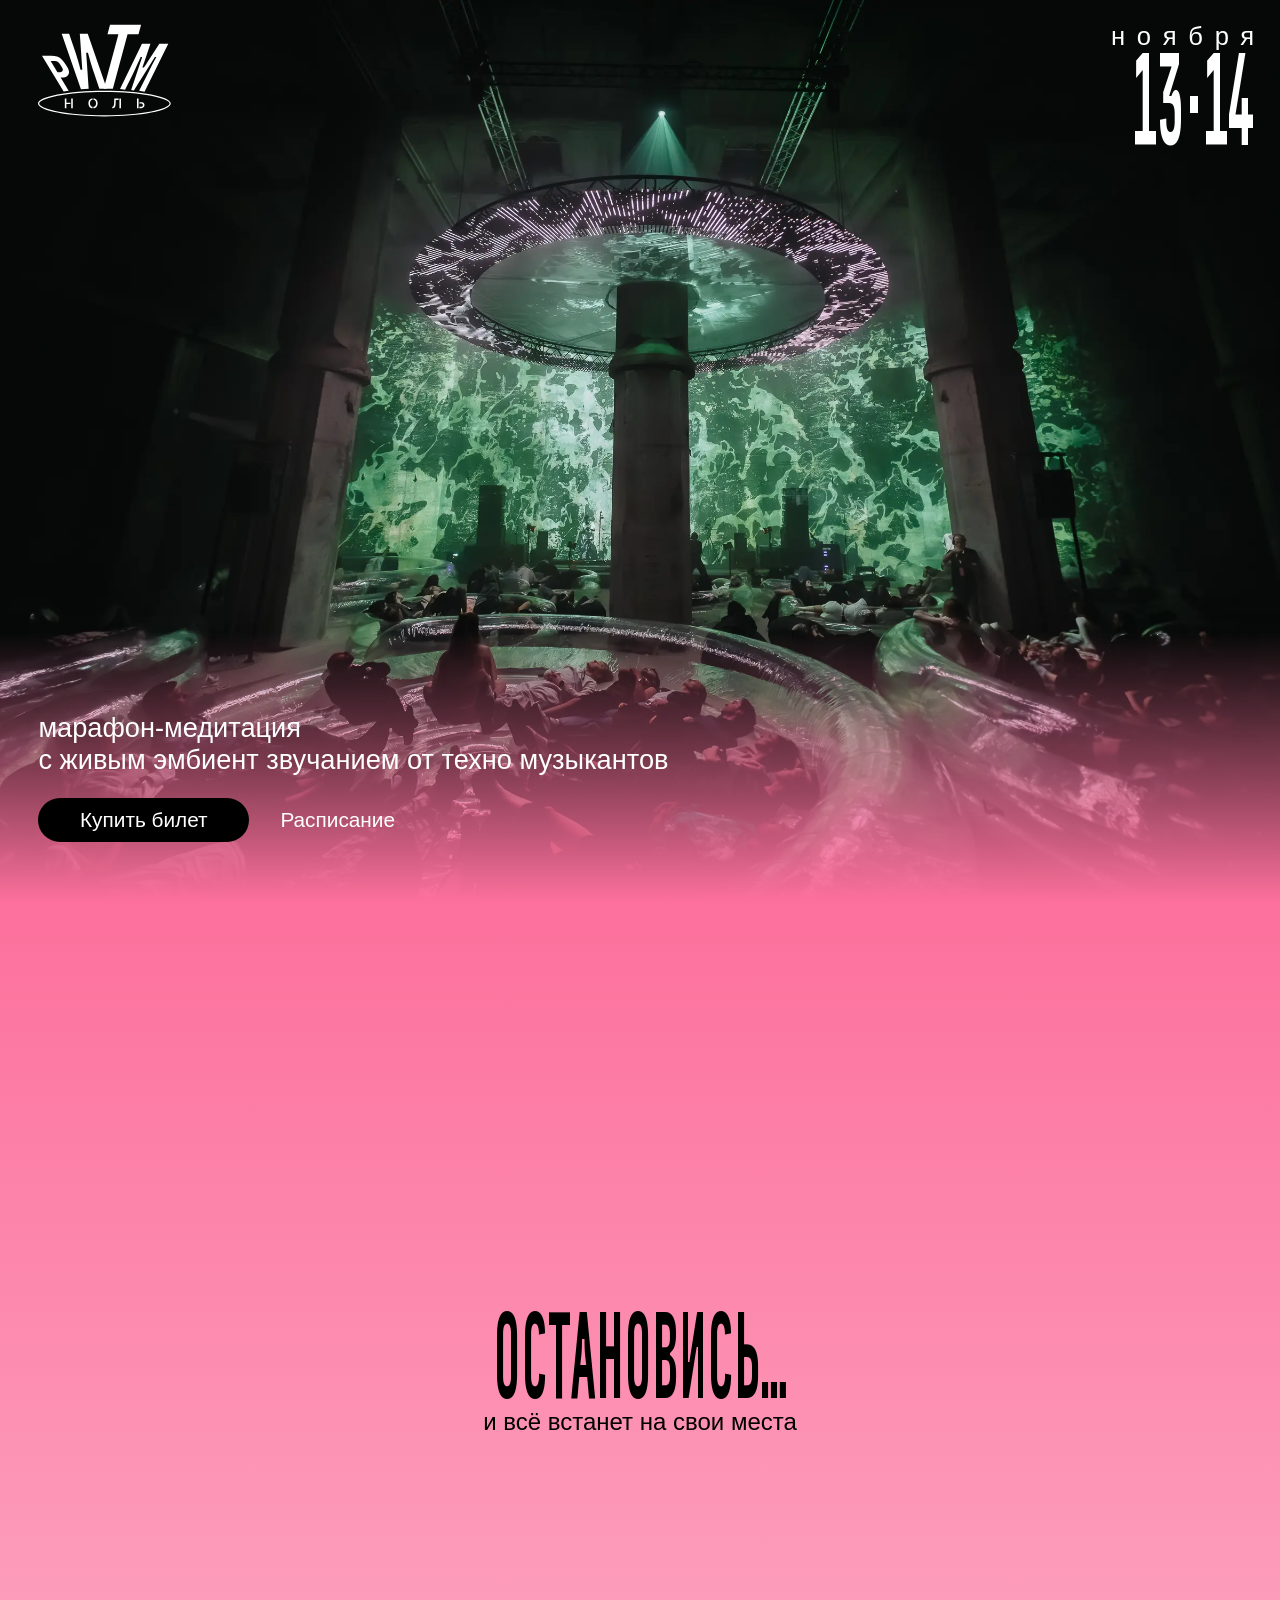
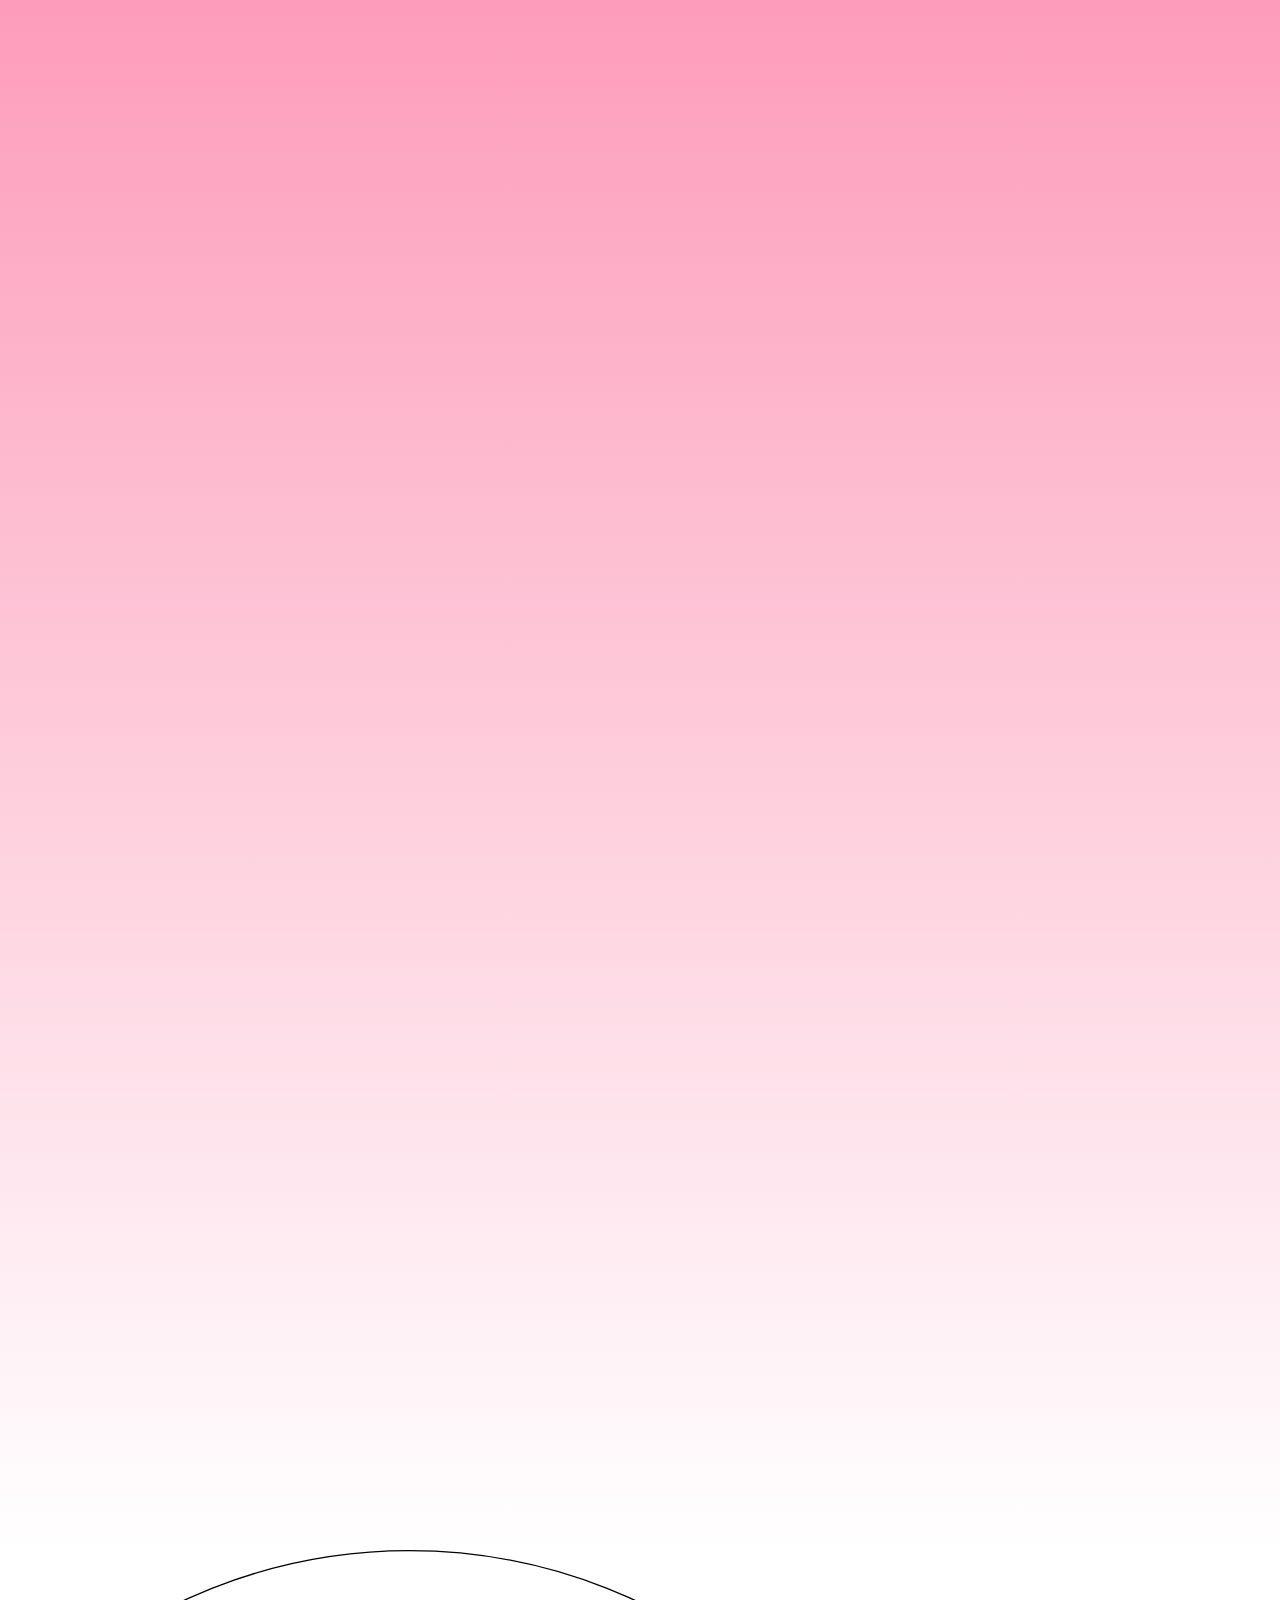
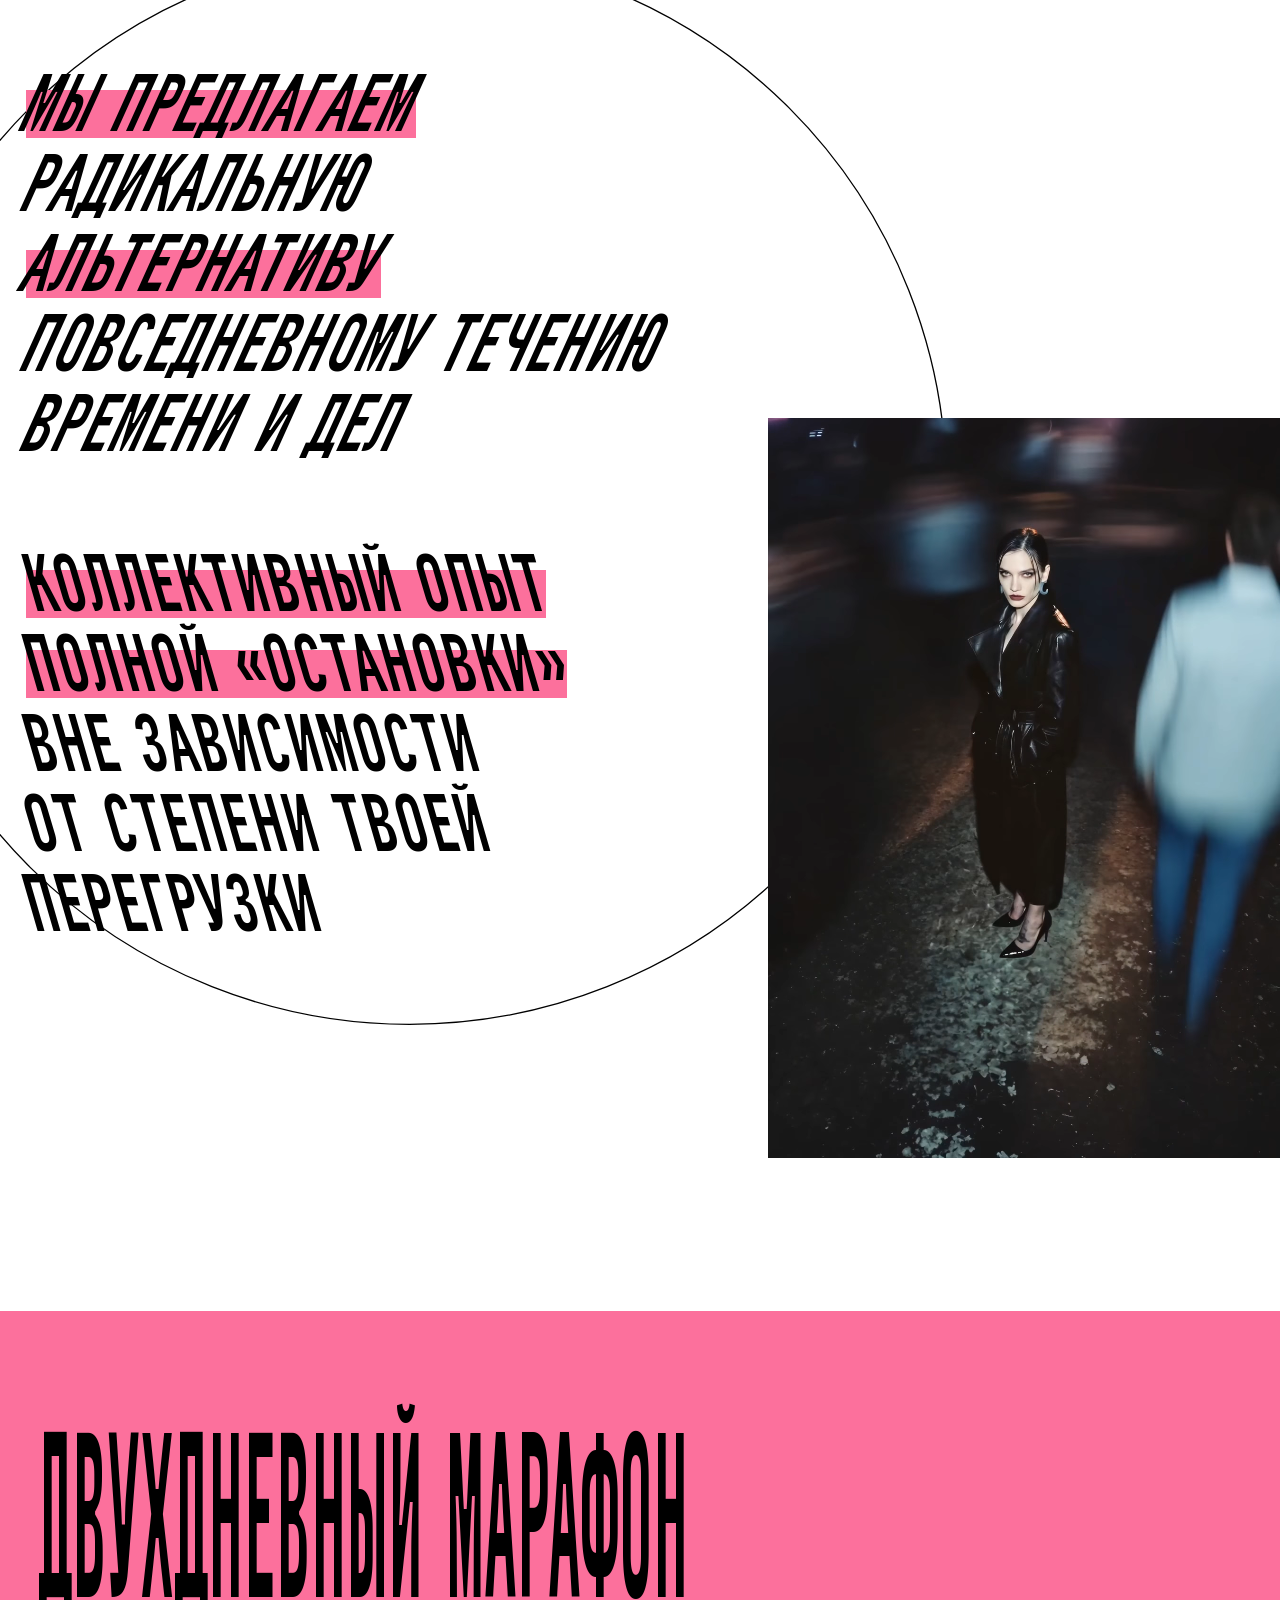
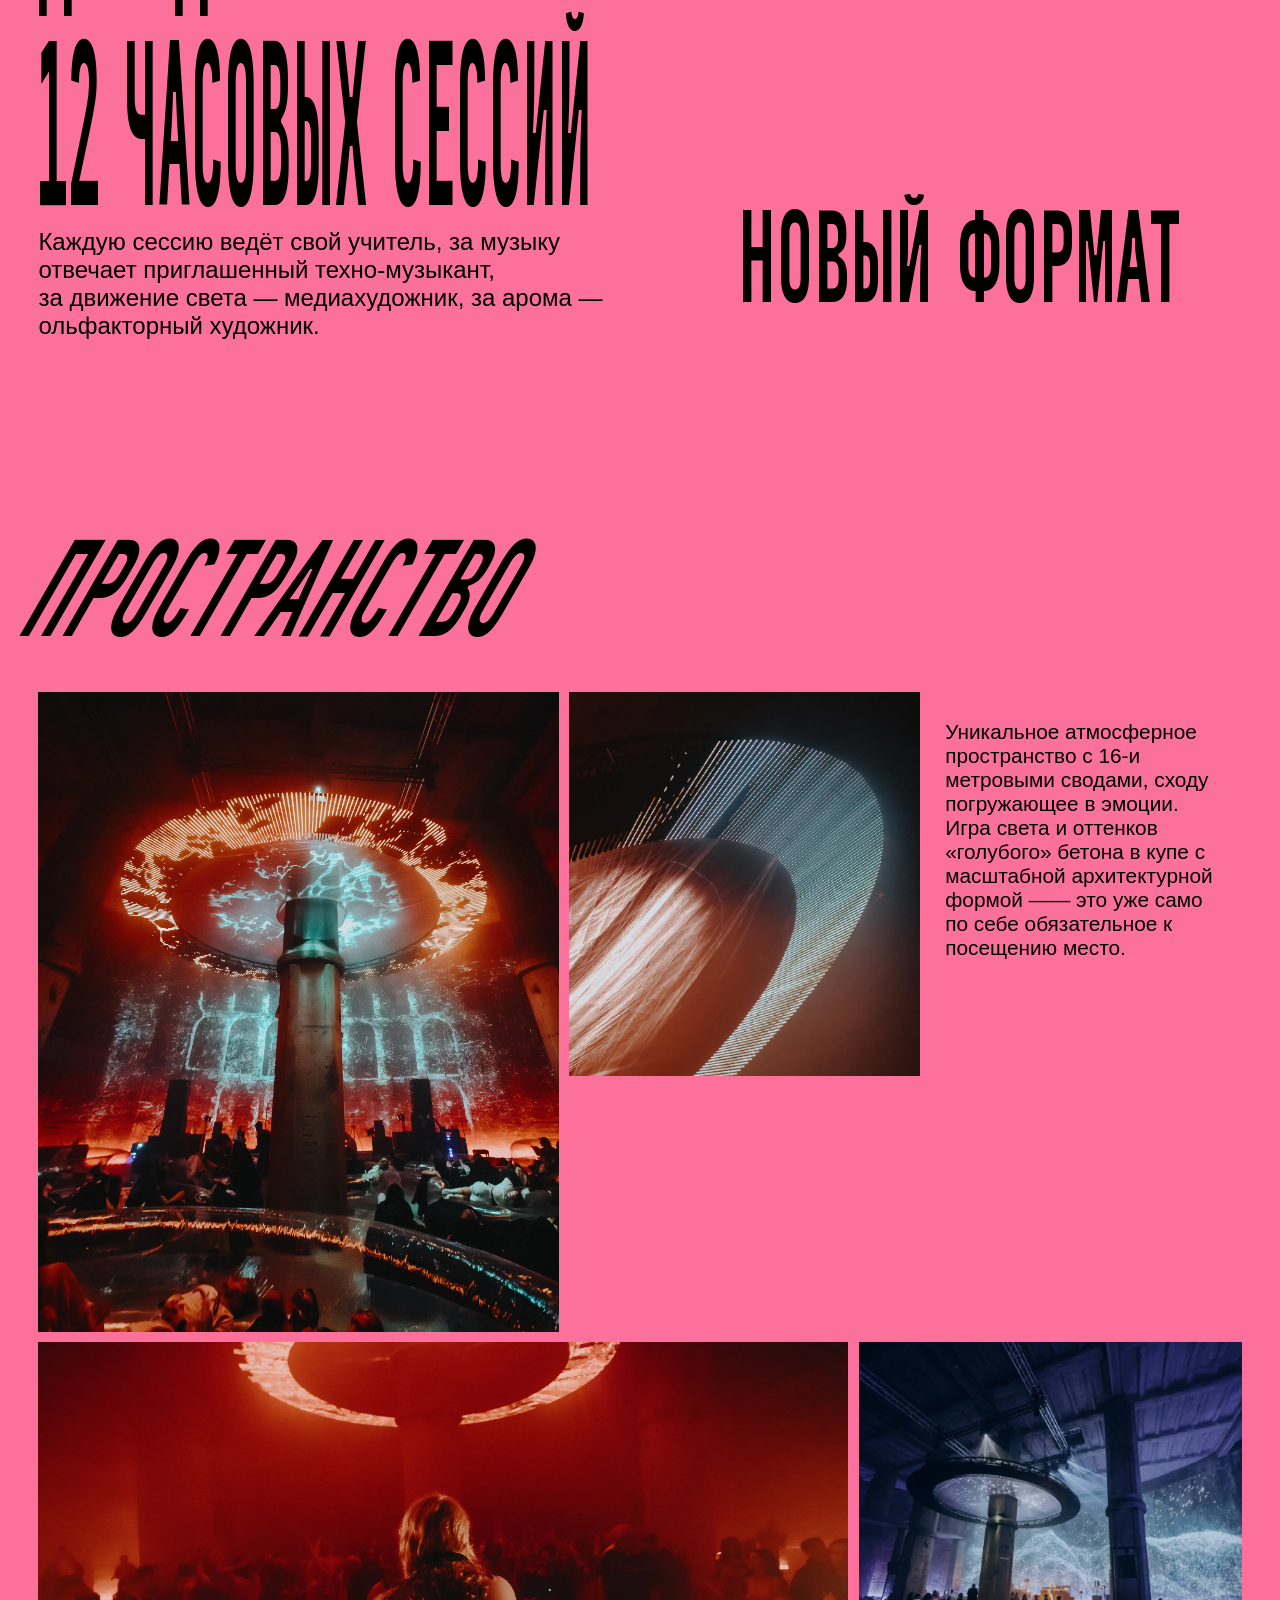
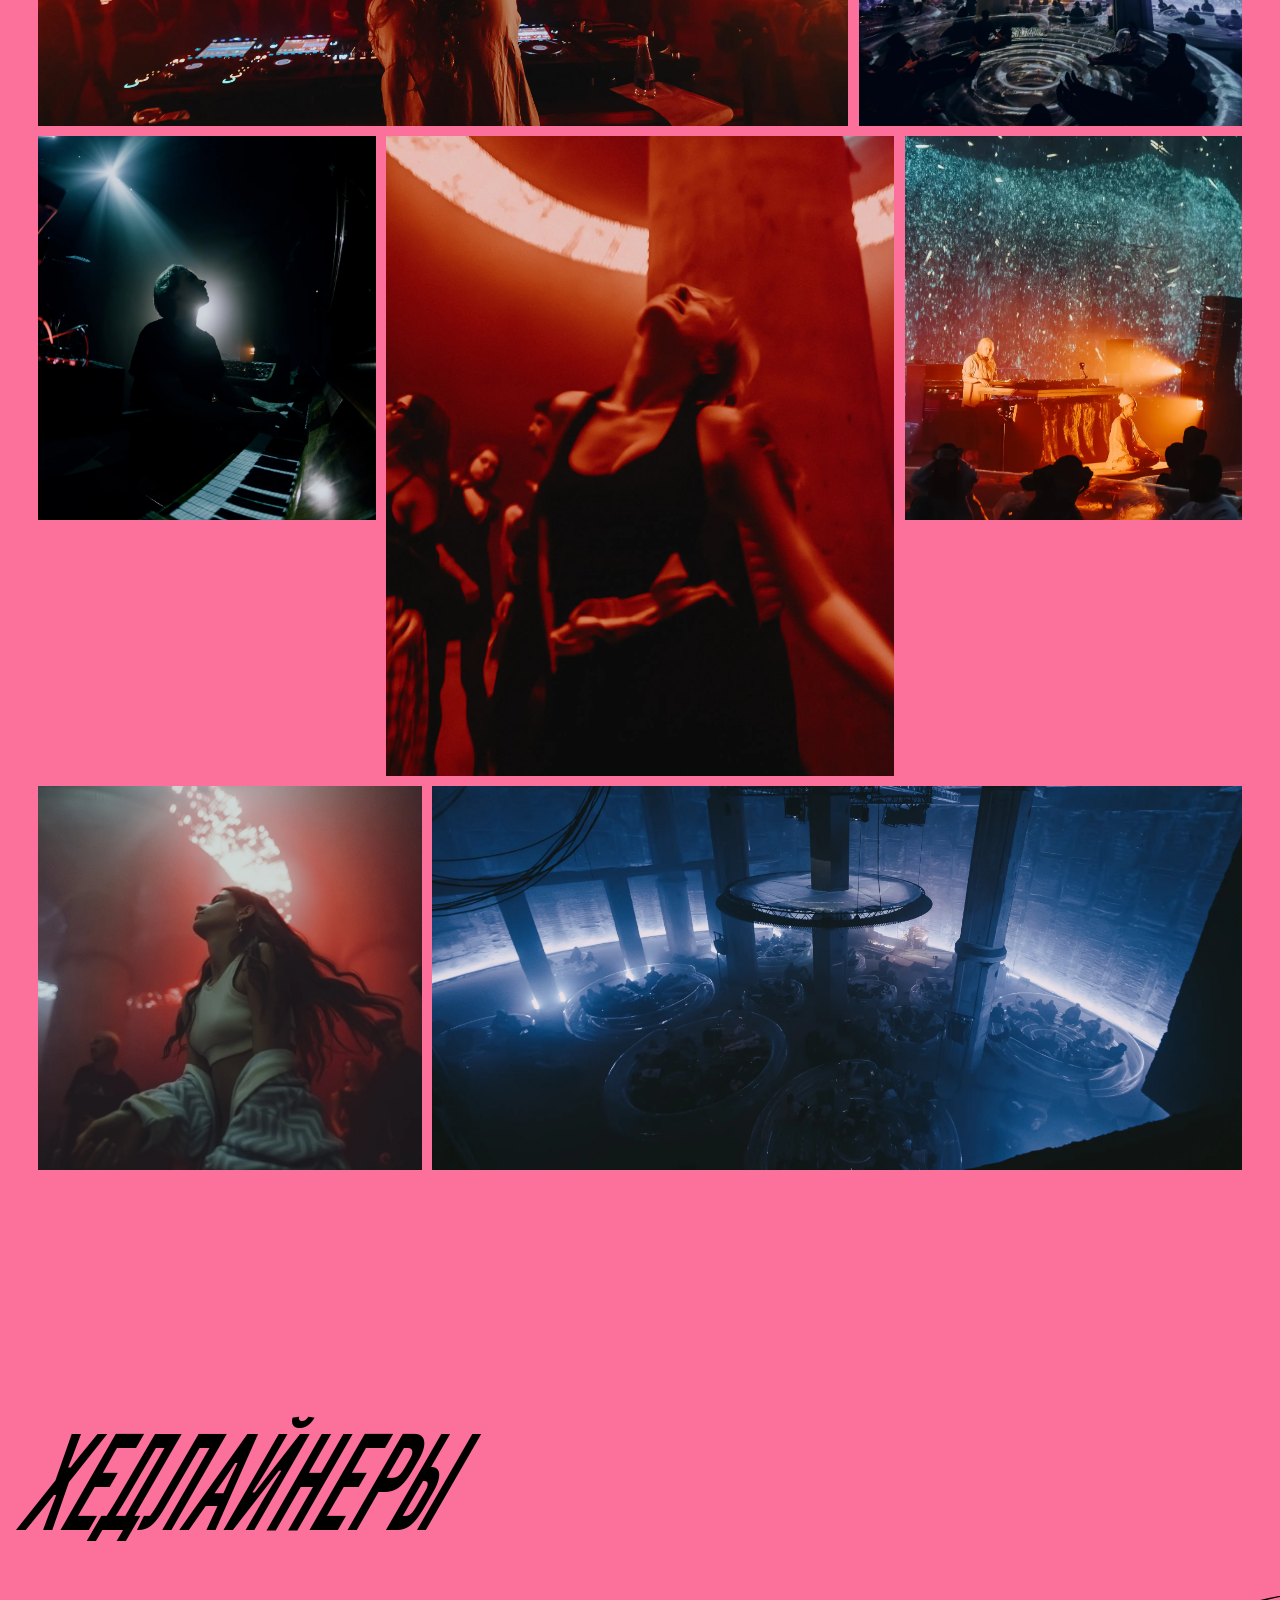
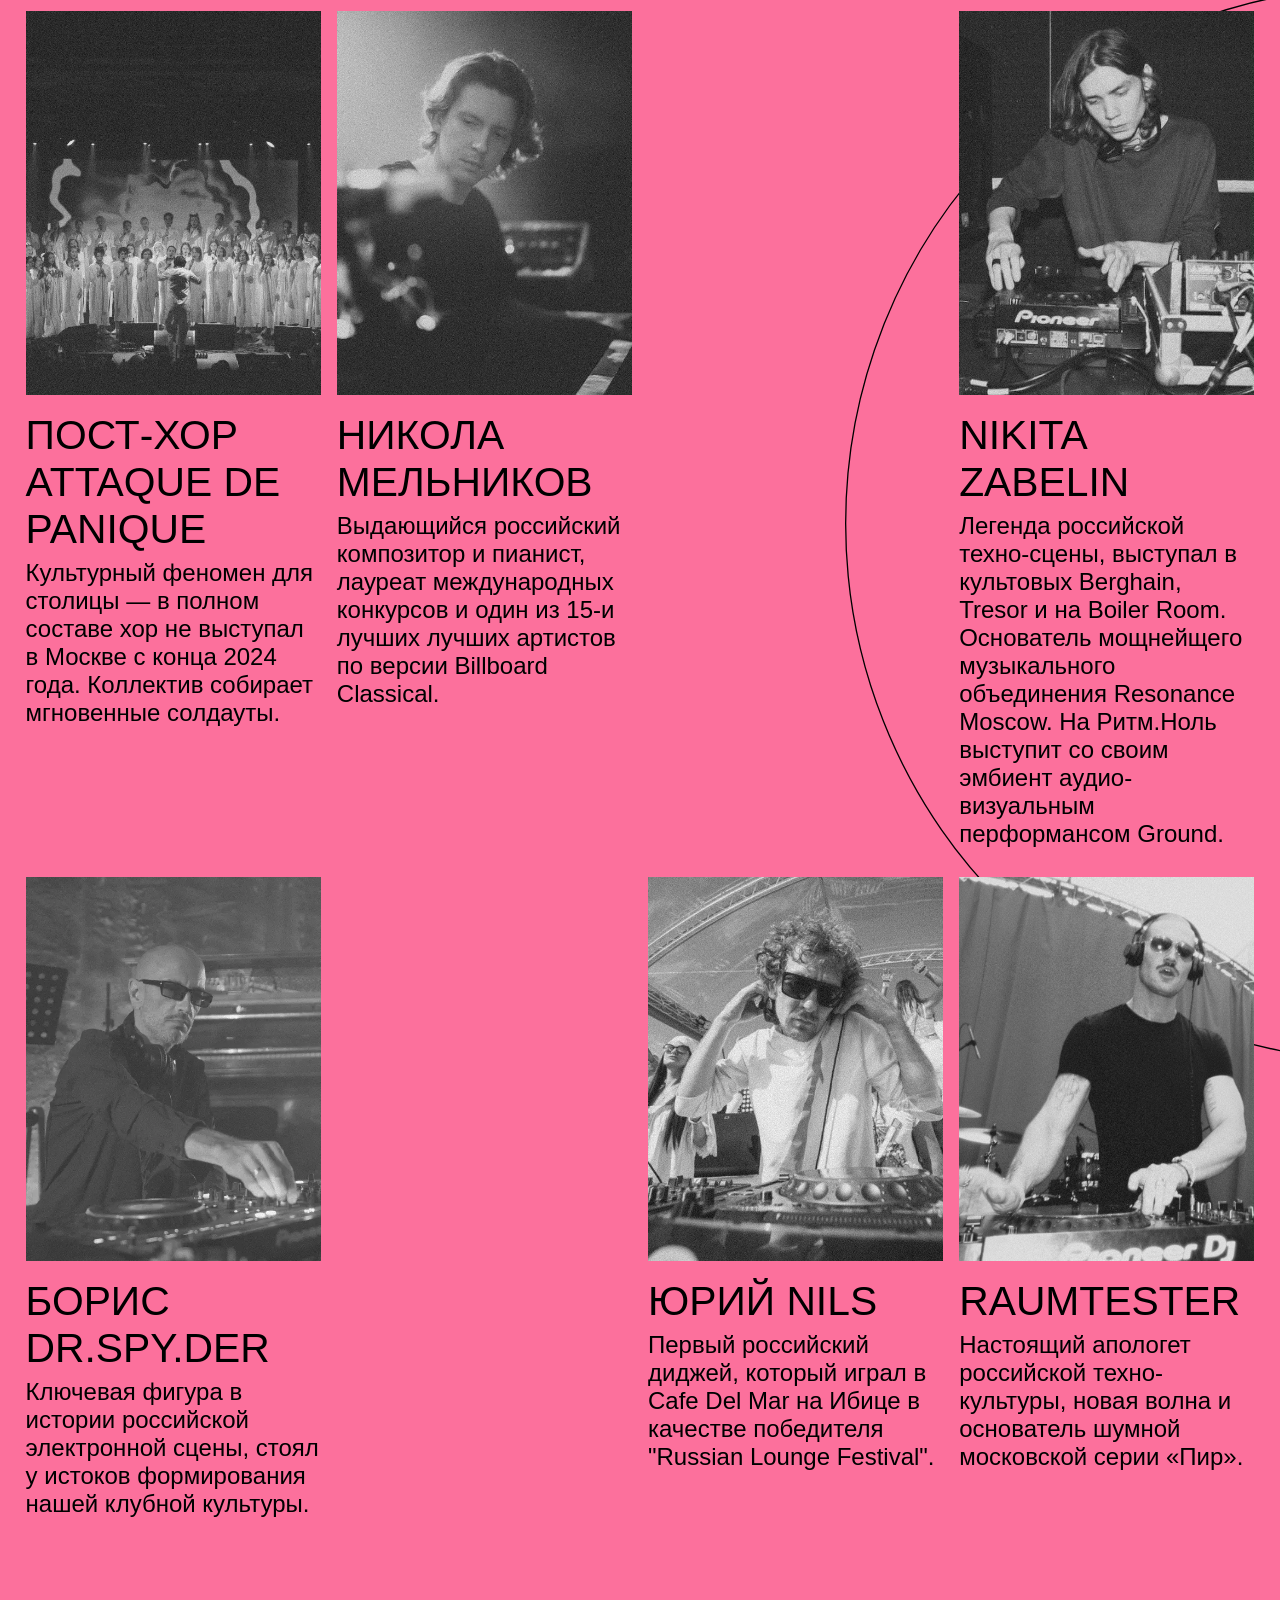
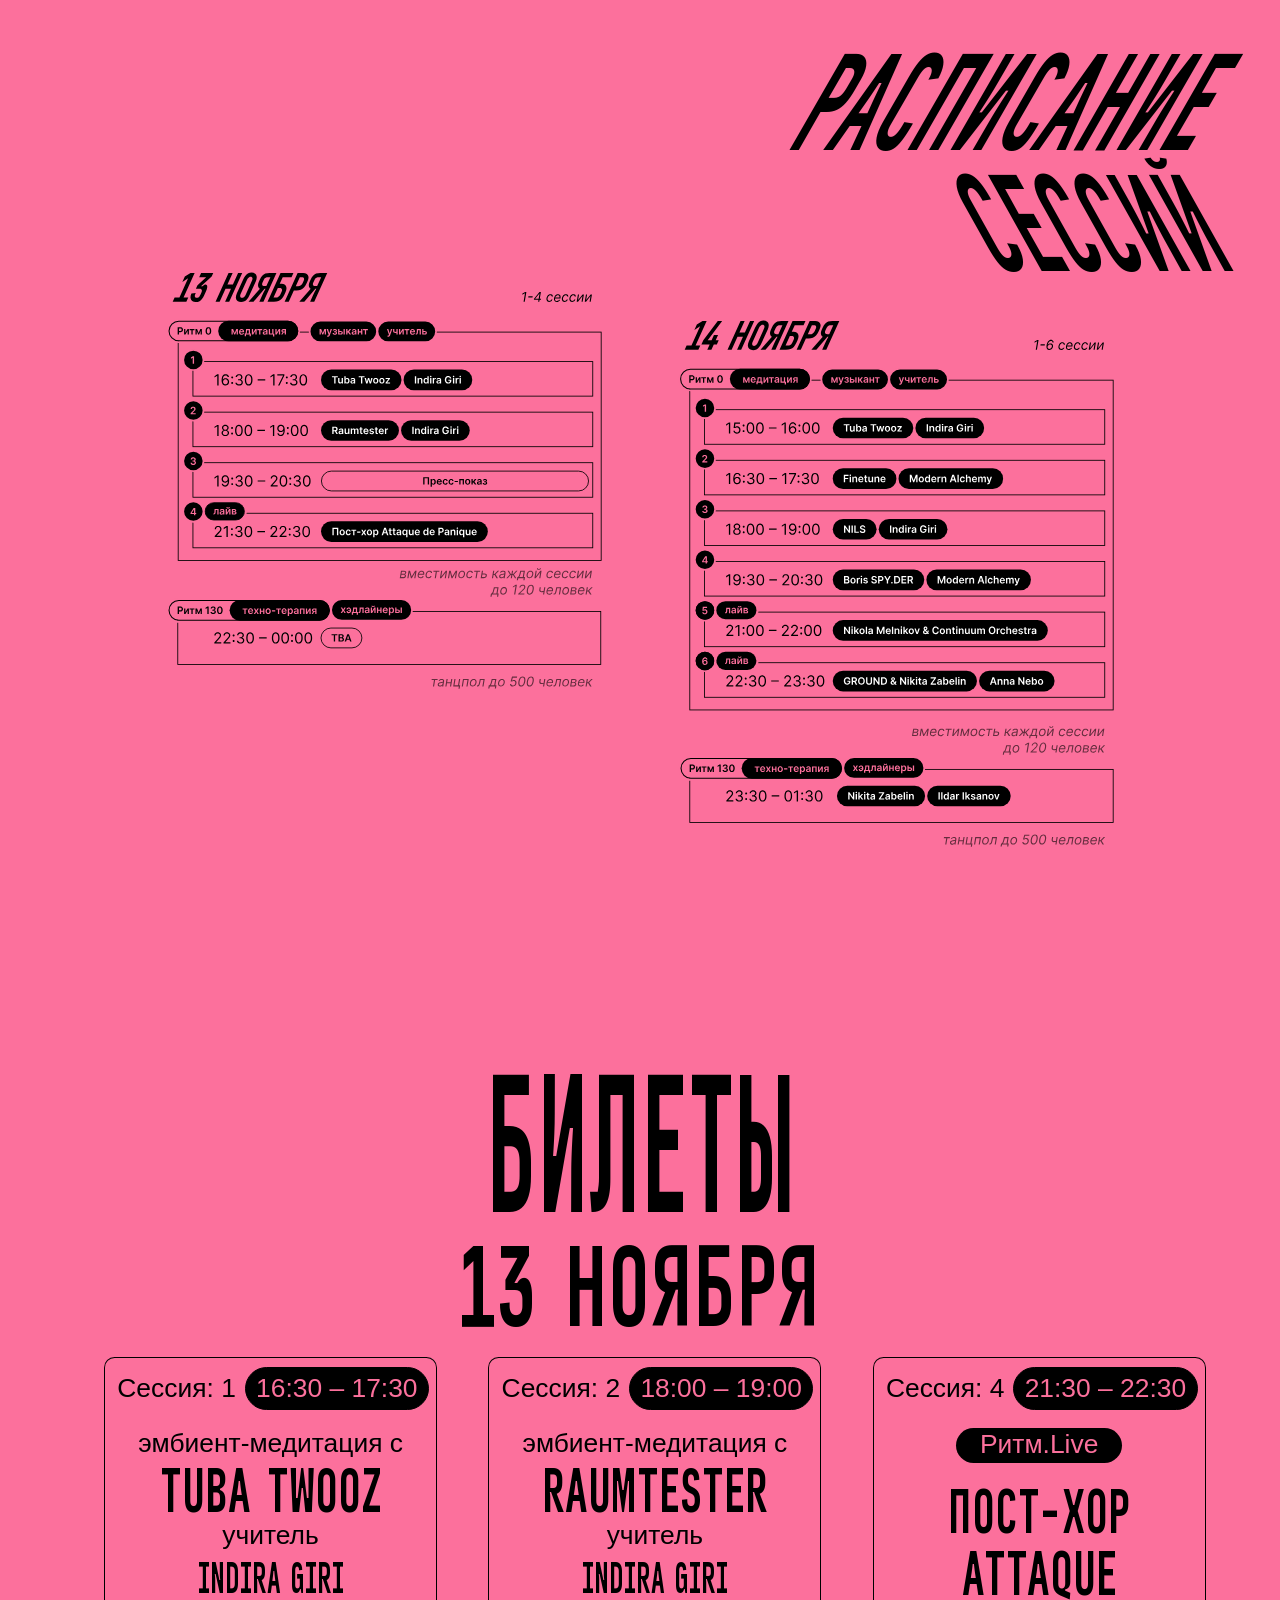
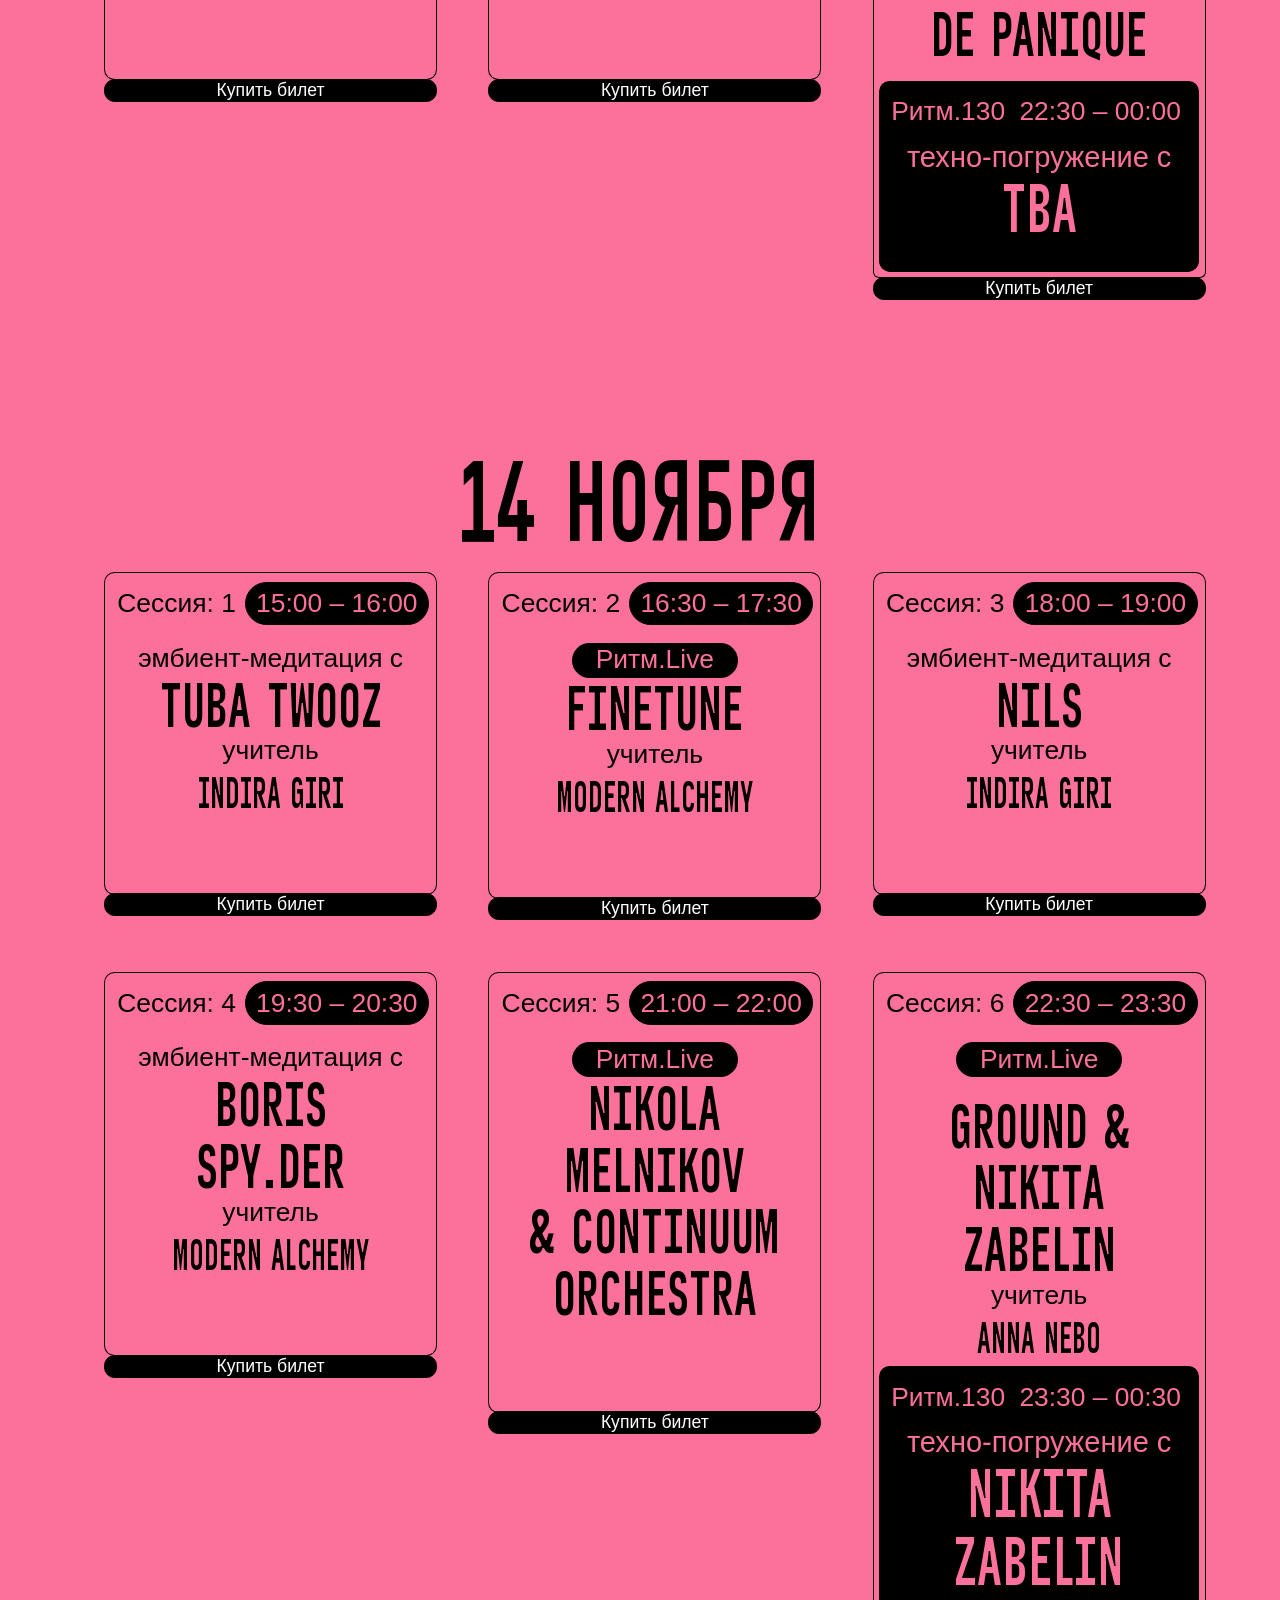
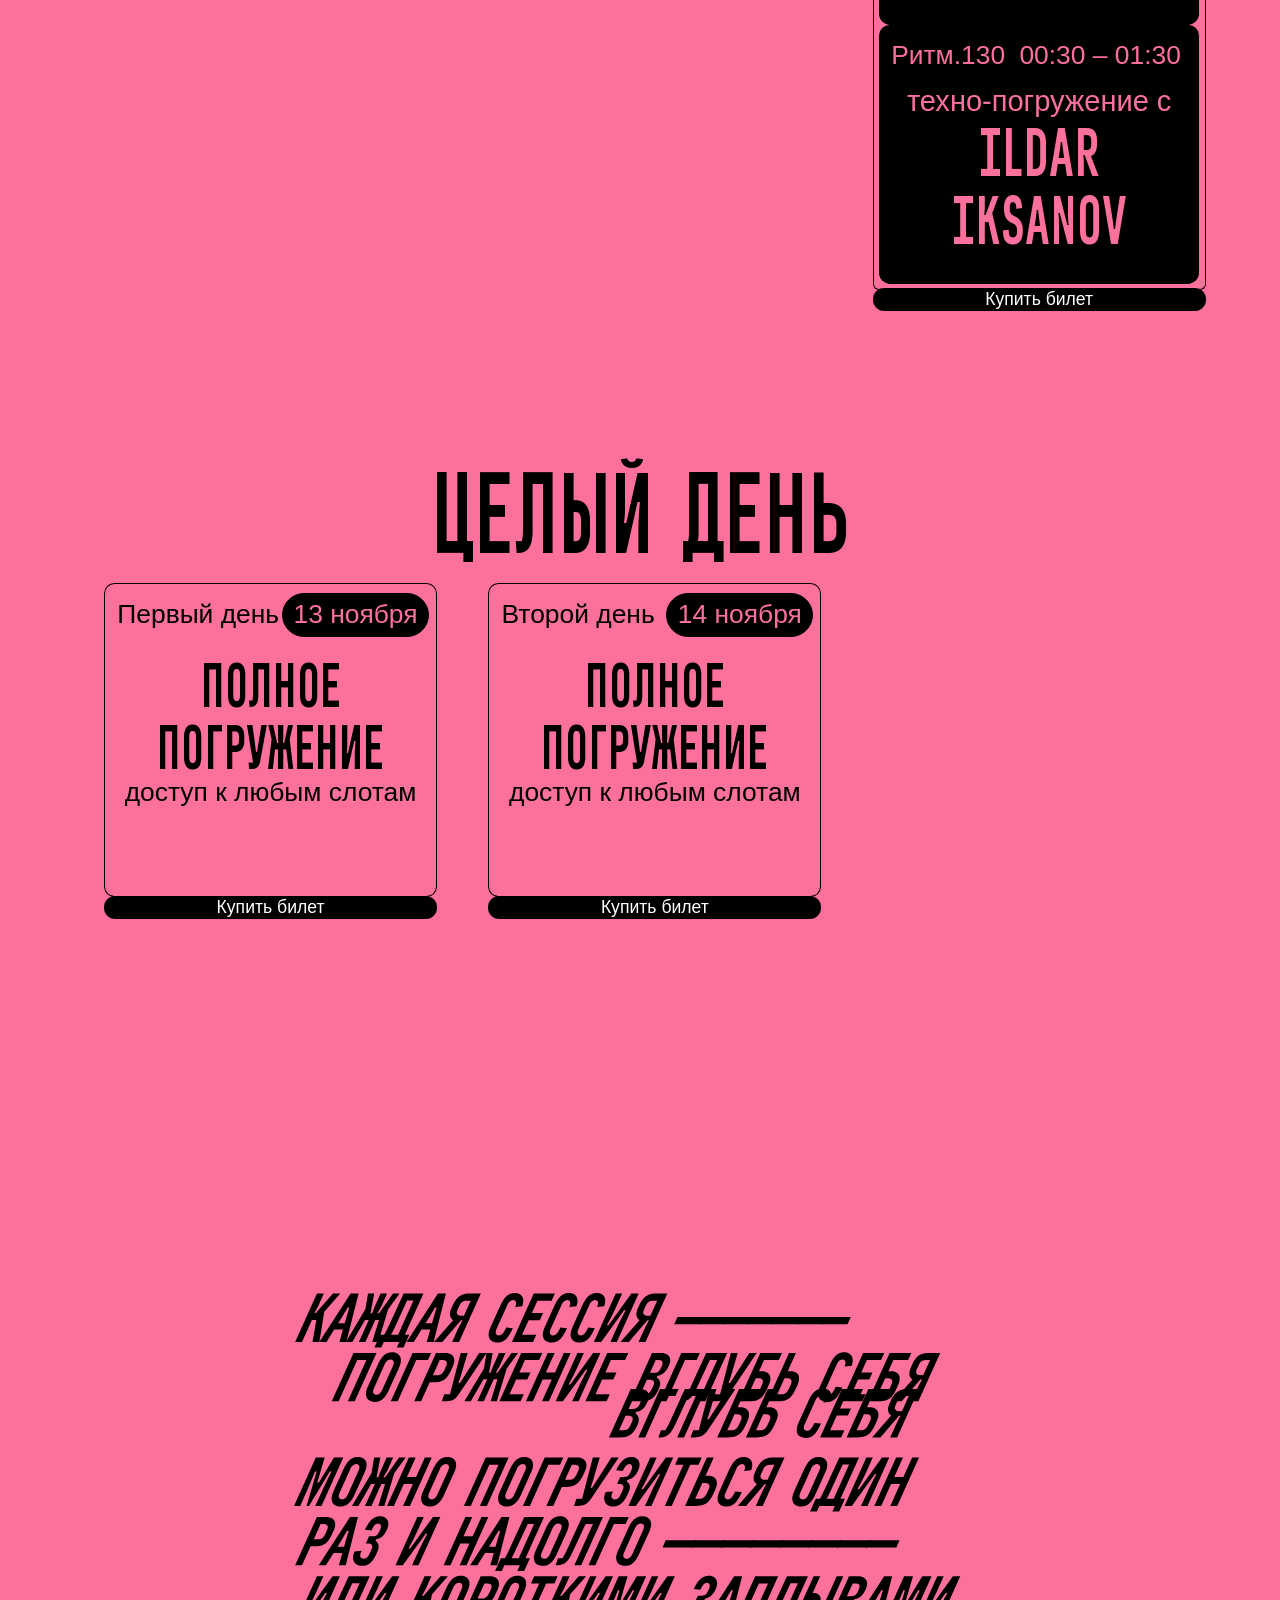
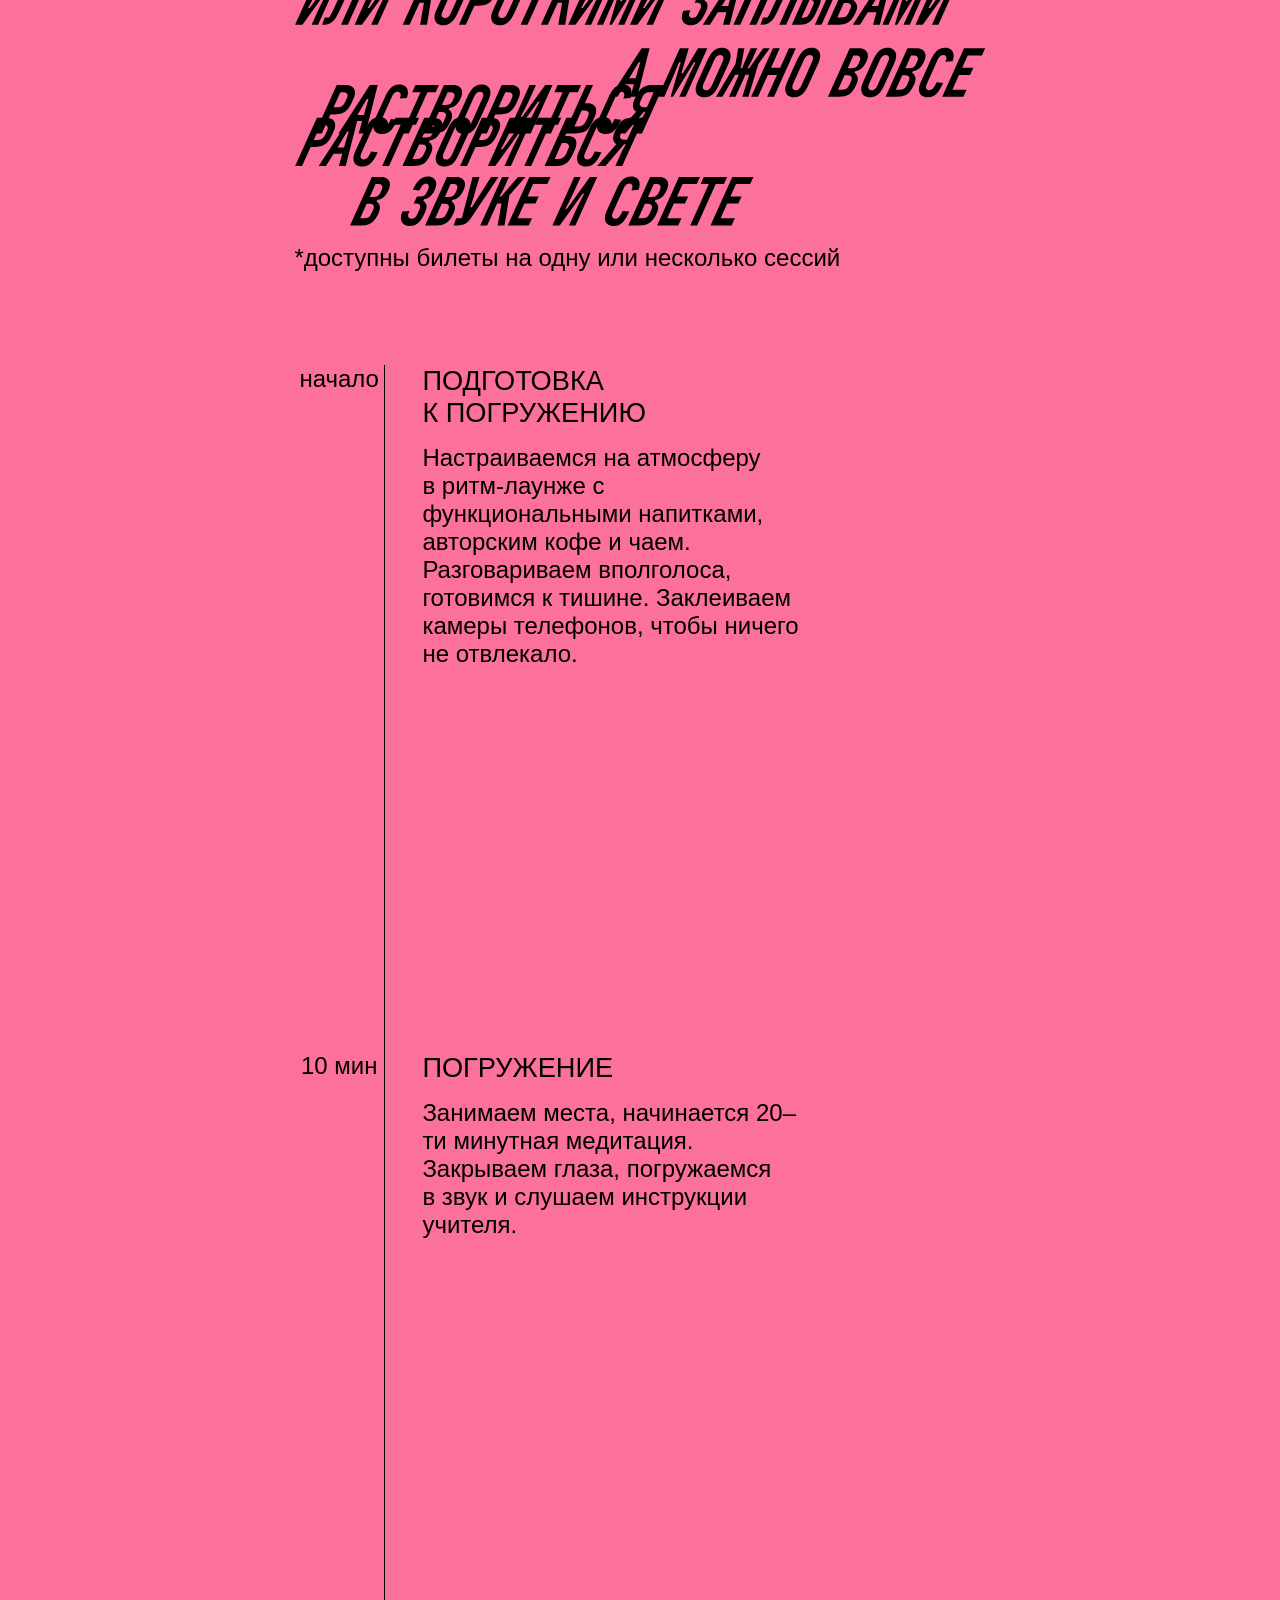
==== commit 838faa56: "update tickets & schedule add headliner Raumtester" ====
--- a/static/index.html
+++ b/static/index.html
@@ -173,7 +173,7 @@
                         </figure>
                         
                         <figure class="empty"></figure>
-
+                        
                         <figure>
                             <img src="media/headliners-photo-zabelin.webp" alt="">
                             <figcaption>
@@ -183,7 +183,7 @@
                                 На Ритм.Ноль выступит со своим эмбиент аудио-визуальным перформансом Ground.
                             </figcaption>
                         </figure>
-                                                
+                        
                         <figure>
                             <img src="media/headliners-photo-dr-spy-der.webp" alt="">
                             <figcaption>
@@ -194,7 +194,7 @@
                         </figure>
                         
                         <figure class="empty"></figure>
-                        
+
                         <figure>
                             <img src="media/headliners-photo-nils-u.webp" alt="">
                             <figcaption>
@@ -203,6 +203,15 @@
                                 на Ибице в качестве победителя "Russian Lounge Festival". 
                             </figcaption>
                         </figure>
+
+                        <figure>
+                            <img src="media/headliners-photo-raumtester.png" alt="">
+                            <figcaption>
+                                <h6>Raumtester</h6>
+                                Настоящий апологет российской техно-культуры, новая волна и  основатель 
+                                шумной московской серии «Пир».
+                            </figcaption>
+                        </figure>
                 </section>
 
                 <section class="schedule" id="schedule">  <!--расписание -->
@@ -212,7 +221,7 @@
                     <div>
                         <svg viewBox="0 0 1033 1013" fill="none" xmlns="http://www.w3.org/2000/svg">
                             <g id="&#208;&#180;&#208;&#181;&#208;&#189;&#209;&#140;=&#208;&#191;&#208;&#181;&#209;&#128;&#208;&#178;&#209;&#139;&#208;&#185;">
-                            <path id="&#209;&#130;&#208;&#176;&#208;&#189;&#209;&#134;&#208;&#191;&#208;&#190;&#208;&#187; &#208;&#180;&#208;&#190; 500 &#209;&#135;&#208;&#181;&#208;&#187;&#208;&#190;&#208;&#178;&#208;&#181;&#208;&#186;" opacity="0.6" d="M629.376 990.045L629.785 987.545H643.967L643.558 990.045H637.83L635.376 1005H632.694L635.149 990.045H629.376ZM649.154 1005.41C648.048 1005.41 647.079 1005.2 646.245 1004.78C645.412 1004.36 644.794 1003.75 644.393 1002.95C643.991 1002.15 643.882 1001.18 644.063 1000.05C644.238 999.045 644.575 998.235 645.075 997.614C645.575 996.985 646.181 996.492 646.893 996.136C647.613 995.773 648.385 995.504 649.211 995.33C650.044 995.148 650.874 995.008 651.7 994.909C652.776 994.773 653.651 994.667 654.325 994.591C654.999 994.515 655.507 994.39 655.848 994.216C656.188 994.042 656.397 993.742 656.473 993.318V993.227C656.654 992.114 656.507 991.246 656.029 990.625C655.552 989.996 654.7 989.682 653.473 989.682C652.2 989.682 651.135 989.962 650.279 990.523C649.423 991.083 648.791 991.682 648.382 992.318L646.018 991.409C646.639 990.348 647.382 989.523 648.245 988.932C649.109 988.333 650.014 987.917 650.961 987.682C651.908 987.439 652.821 987.318 653.7 987.318C654.26 987.318 654.893 987.386 655.598 987.523C656.302 987.652 656.961 987.92 657.575 988.33C658.196 988.739 658.662 989.356 658.973 990.182C659.291 991.008 659.336 992.114 659.109 993.5L657.2 1005H654.518L654.927 1002.64H654.791C654.548 1003.02 654.177 1003.42 653.677 1003.85C653.185 1004.28 652.56 1004.65 651.802 1004.95C651.052 1005.26 650.169 1005.41 649.154 1005.41ZM649.927 1003C650.988 1003 651.916 1002.79 652.711 1002.38C653.514 1001.96 654.158 1001.42 654.643 1000.76C655.135 1000.1 655.442 999.409 655.563 998.682L655.973 996.227C655.836 996.364 655.567 996.489 655.166 996.602C654.764 996.708 654.31 996.803 653.802 996.886C653.302 996.962 652.813 997.03 652.336 997.091C651.866 997.144 651.488 997.189 651.2 997.227C650.488 997.318 649.81 997.466 649.166 997.67C648.529 997.867 647.991 998.167 647.552 998.568C647.12 998.962 646.851 999.5 646.745 1000.18C646.586 1001.11 646.81 1001.82 647.416 1002.3C648.022 1002.77 648.859 1003 649.927 1003ZM675.413 995.045L675.004 997.545H665.367L665.776 995.045H675.413ZM667.686 987.545L664.776 1005H662.095L665.004 987.545H667.686ZM678.731 987.545L675.822 1005H673.14L676.049 987.545H678.731ZM697.356 987.545L694.867 1002.5H697.311L695.992 1010.64H693.311L694.22 1005H680.72L683.629 987.545H686.311L683.811 1002.5H692.174L694.674 987.545H697.356ZM701.032 1005L703.941 987.545H717.669L714.759 1005H712.078L714.578 990.045H706.214L703.714 1005H701.032ZM726.862 1005.36C725.256 1005.36 723.911 1004.98 722.828 1004.22C721.744 1003.45 720.979 1002.38 720.532 1001C720.093 999.621 720.021 998.015 720.316 996.182C720.604 994.394 721.176 992.837 722.032 991.511C722.896 990.178 723.968 989.148 725.248 988.42C726.536 987.686 727.953 987.318 729.498 987.318C731.104 987.318 732.445 987.705 733.521 988.477C734.604 989.242 735.369 990.318 735.816 991.705C736.263 993.083 736.339 994.697 736.044 996.545C735.756 998.318 735.176 999.867 734.305 1001.19C733.441 1002.51 732.369 1003.54 731.089 1004.27C729.816 1005 728.407 1005.36 726.862 1005.36ZM726.907 1002.95C728.134 1002.95 729.199 1002.64 730.1 1002.01C731.009 1001.38 731.744 1000.55 732.305 999.523C732.873 998.492 733.256 997.379 733.453 996.182C733.634 995.045 733.627 993.989 733.43 993.011C733.233 992.027 732.812 991.235 732.169 990.636C731.525 990.03 730.619 989.727 729.453 989.727C728.225 989.727 727.153 990.045 726.237 990.682C725.328 991.318 724.593 992.155 724.032 993.193C723.472 994.231 723.097 995.348 722.907 996.545C722.725 997.682 722.729 998.739 722.919 999.716C723.115 1000.69 723.536 1001.47 724.18 1002.07C724.831 1002.66 725.74 1002.95 726.907 1002.95ZM737.205 1005L737.615 1002.5H738.251C738.774 1002.5 739.224 1002.4 739.603 1002.19C739.99 1001.98 740.334 1001.61 740.637 1001.09C740.948 1000.56 741.24 999.826 741.512 998.886C741.793 997.939 742.084 996.735 742.387 995.273L743.978 987.545H755.615L752.705 1005H750.024L752.524 990.045H746.115L744.796 996.273C744.501 997.705 744.164 998.966 743.785 1000.06C743.414 1001.14 742.971 1002.05 742.455 1002.78C741.948 1003.52 741.338 1004.07 740.626 1004.44C739.921 1004.81 739.084 1005 738.115 1005H737.205ZM763.944 1010L765.217 1002.5H766.671C767.08 1002.13 767.448 1001.73 767.774 1001.3C768.107 1000.86 768.418 1000.35 768.705 999.761C768.993 999.163 769.277 998.436 769.558 997.58C769.838 996.716 770.133 995.674 770.444 994.455L772.171 987.545H783.262L780.808 1002.5H783.49L782.217 1010H779.535L780.353 1005H767.444L766.626 1010H763.944ZM769.717 1002.5H778.126L780.171 990.045H774.262L773.08 994.455C772.588 996.28 772.088 997.875 771.58 999.239C771.08 1000.6 770.459 1001.69 769.717 1002.5ZM793.83 1005.36C792.224 1005.36 790.88 1004.98 789.796 1004.22C788.713 1003.45 787.948 1002.38 787.501 1001C787.062 999.621 786.99 998.015 787.285 996.182C787.573 994.394 788.145 992.837 789.001 991.511C789.865 990.178 790.937 989.148 792.217 988.42C793.505 987.686 794.921 987.318 796.467 987.318C798.073 987.318 799.414 987.705 800.49 988.477C801.573 989.242 802.338 990.318 802.785 991.705C803.232 993.083 803.308 994.697 803.012 996.545C802.724 998.318 802.145 999.867 801.274 1001.19C800.41 1002.51 799.338 1003.54 798.058 1004.27C796.785 1005 795.376 1005.36 793.83 1005.36ZM793.876 1002.95C795.103 1002.95 796.168 1002.64 797.069 1002.01C797.978 1001.38 798.713 1000.55 799.274 999.523C799.842 998.492 800.224 997.379 800.421 996.182C800.603 995.045 800.596 993.989 800.399 993.011C800.202 992.027 799.781 991.235 799.137 990.636C798.493 990.03 797.588 989.727 796.421 989.727C795.194 989.727 794.122 990.045 793.205 990.682C792.296 991.318 791.562 992.155 791.001 993.193C790.44 994.231 790.065 995.348 789.876 996.545C789.694 997.682 789.698 998.739 789.887 999.716C790.084 1000.69 790.505 1001.47 791.149 1002.07C791.8 1002.66 792.709 1002.95 793.876 1002.95ZM821.901 1005.32C820.568 1005.32 819.409 1005.05 818.424 1004.52C817.439 1003.99 816.701 1003.27 816.208 1002.34C815.716 1001.42 815.538 1000.36 815.674 999.182H818.401C818.333 1000.23 818.67 1001.09 819.413 1001.78C820.163 1002.47 821.129 1002.82 822.311 1002.82C823.265 1002.82 824.151 1002.59 824.97 1002.15C825.795 1001.7 826.485 1001.09 827.038 1000.31C827.598 999.527 827.962 998.636 828.129 997.636C828.295 996.621 828.223 995.712 827.913 994.909C827.602 994.106 827.098 993.473 826.401 993.011C825.705 992.549 824.856 992.318 823.856 992.318C823.151 992.318 822.405 992.432 821.617 992.659C820.837 992.879 820.174 993.159 819.629 993.5L817.038 993.182L820.356 981.727H832.447L832.038 984.227H822.311L820.356 991.091H820.492C821.038 990.705 821.686 990.39 822.436 990.148C823.193 989.898 823.97 989.773 824.765 989.773C826.189 989.773 827.401 990.114 828.401 990.795C829.409 991.47 830.133 992.398 830.572 993.58C831.019 994.754 831.114 996.091 830.856 997.591C830.614 999.076 830.064 1000.4 829.208 1001.57C828.36 1002.73 827.299 1003.64 826.026 1004.32C824.761 1004.98 823.386 1005.32 821.901 1005.32ZM841.688 1005.32C839.976 1005.32 838.598 1004.85 837.552 1003.92C836.507 1002.98 835.817 1001.62 835.484 999.841C835.151 998.053 835.188 995.894 835.598 993.364C836.007 990.848 836.677 988.701 837.609 986.92C838.541 985.133 839.688 983.769 841.052 982.83C842.416 981.883 843.946 981.409 845.643 981.409C847.34 981.409 848.715 981.883 849.768 982.83C850.829 983.777 851.533 985.14 851.882 986.92C852.238 988.701 852.204 990.848 851.779 993.364C851.355 995.894 850.677 998.049 849.745 999.83C848.813 1001.61 847.666 1002.97 846.302 1003.91C844.938 1004.85 843.401 1005.32 841.688 1005.32ZM842.098 1002.82C843.802 1002.82 845.26 1002 846.473 1000.36C847.692 998.72 848.552 996.386 849.052 993.364C849.385 991.348 849.454 989.633 849.257 988.216C849.06 986.799 848.62 985.72 847.938 984.977C847.257 984.235 846.355 983.864 845.234 983.864C843.552 983.864 842.105 984.693 840.893 986.352C839.681 988.004 838.825 990.341 838.325 993.364C837.991 995.379 837.919 997.091 838.109 998.5C838.298 999.909 838.73 1000.98 839.404 1001.72C840.079 1002.45 840.976 1002.82 842.098 1002.82ZM861.688 1005.32C859.976 1005.32 858.598 1004.85 857.552 1003.92C856.507 1002.98 855.817 1001.62 855.484 999.841C855.151 998.053 855.188 995.894 855.598 993.364C856.007 990.848 856.677 988.701 857.609 986.92C858.541 985.133 859.688 983.769 861.052 982.83C862.416 981.883 863.946 981.409 865.643 981.409C867.34 981.409 868.715 981.883 869.768 982.83C870.829 983.777 871.533 985.14 871.882 986.92C872.238 988.701 872.204 990.848 871.779 993.364C871.355 995.894 870.677 998.049 869.745 999.83C868.813 1001.61 867.666 1002.97 866.302 1003.91C864.938 1004.85 863.401 1005.32 861.688 1005.32ZM862.098 1002.82C863.802 1002.82 865.26 1002 866.473 1000.36C867.692 998.72 868.552 996.386 869.052 993.364C869.385 991.348 869.454 989.633 869.257 988.216C869.06 986.799 868.62 985.72 867.938 984.977C867.257 984.235 866.355 983.864 865.234 983.864C863.552 983.864 862.105 984.693 860.893 986.352C859.681 988.004 858.825 990.341 858.325 993.364C857.991 995.379 857.919 997.091 858.109 998.5C858.298 999.909 858.73 1000.98 859.404 1001.72C860.079 1002.45 860.976 1002.82 862.098 1002.82ZM899.507 987.545L896.643 1005H893.961L896.825 987.545H899.507ZM897.098 995.864L896.688 998.364C896.044 998.591 895.408 998.792 894.779 998.966C894.151 999.133 893.499 999.265 892.825 999.364C892.158 999.455 891.431 999.5 890.643 999.5C888.658 999.5 887.158 998.966 886.143 997.898C885.128 996.83 884.794 995.227 885.143 993.091L886.052 987.5H888.734L887.825 993.091C887.681 993.985 887.73 994.72 887.973 995.295C888.215 995.871 888.605 996.299 889.143 996.58C889.688 996.86 890.325 997 891.052 997C892.181 997 893.223 996.898 894.177 996.693C895.139 996.481 896.113 996.205 897.098 995.864ZM908.836 1005.36C907.162 1005.36 905.779 1004.99 904.688 1004.25C903.598 1003.5 902.836 1002.45 902.404 1001.11C901.973 999.765 901.904 998.197 902.2 996.409C902.495 994.621 903.082 993.045 903.961 991.682C904.84 990.311 905.935 989.242 907.245 988.477C908.556 987.705 909.995 987.318 911.563 987.318C912.473 987.318 913.348 987.47 914.188 987.773C915.029 988.076 915.757 988.568 916.37 989.25C916.984 989.924 917.412 990.818 917.654 991.932C917.897 993.045 917.882 994.417 917.609 996.045L917.427 997.182H903.973L904.336 994.864H915.063C915.238 993.879 915.192 993 914.927 992.227C914.669 991.455 914.219 990.845 913.575 990.398C912.938 989.951 912.132 989.727 911.154 989.727C910.147 989.727 909.207 990 908.336 990.545C907.465 991.083 906.738 991.765 906.154 992.591C905.571 993.409 905.207 994.242 905.063 995.091L904.745 997.091C904.518 998.538 904.552 999.689 904.848 1000.55C905.151 1001.4 905.677 1002.02 906.427 1002.4C907.177 1002.77 908.116 1002.95 909.245 1002.95C909.965 1002.95 910.628 1002.86 911.234 1002.66C911.84 1002.45 912.382 1002.15 912.859 1001.75C913.336 1001.34 913.738 1000.83 914.063 1000.23L916.518 1000.95C916.101 1001.83 915.514 1002.61 914.757 1003.27C914.007 1003.93 913.128 1004.45 912.12 1004.82C911.12 1005.18 910.026 1005.36 908.836 1005.36ZM918.705 1005L919.115 1002.5H919.751C920.274 1002.5 920.724 1002.4 921.103 1002.19C921.49 1001.98 921.834 1001.61 922.137 1001.09C922.448 1000.56 922.74 999.826 923.012 998.886C923.293 997.939 923.584 996.735 923.887 995.273L925.478 987.545H937.115L934.205 1005H931.524L934.024 990.045H927.615L926.296 996.273C926.001 997.705 925.664 998.966 925.285 1000.06C924.914 1001.14 924.471 1002.05 923.955 1002.78C923.448 1003.52 922.838 1004.07 922.126 1004.44C921.421 1004.81 920.584 1005 919.615 1005H918.705ZM946.33 1005.36C944.724 1005.36 943.38 1004.98 942.296 1004.22C941.213 1003.45 940.448 1002.38 940.001 1001C939.562 999.621 939.49 998.015 939.785 996.182C940.073 994.394 940.645 992.837 941.501 991.511C942.365 990.178 943.437 989.148 944.717 988.42C946.005 987.686 947.421 987.318 948.967 987.318C950.573 987.318 951.914 987.705 952.99 988.477C954.073 989.242 954.838 990.318 955.285 991.705C955.732 993.083 955.808 994.697 955.512 996.545C955.224 998.318 954.645 999.867 953.774 1001.19C952.91 1002.51 951.838 1003.54 950.558 1004.27C949.285 1005 947.876 1005.36 946.33 1005.36ZM946.376 1002.95C947.603 1002.95 948.668 1002.64 949.569 1002.01C950.478 1001.38 951.213 1000.55 951.774 999.523C952.342 998.492 952.724 997.379 952.921 996.182C953.103 995.045 953.096 993.989 952.899 993.011C952.702 992.027 952.281 991.235 951.637 990.636C950.993 990.03 950.088 989.727 948.921 989.727C947.694 989.727 946.622 990.045 945.705 990.682C944.796 991.318 944.062 992.155 943.501 993.193C942.94 994.231 942.565 995.348 942.376 996.545C942.194 997.682 942.198 998.739 942.387 999.716C942.584 1000.69 943.005 1001.47 943.649 1002.07C944.3 1002.66 945.209 1002.95 946.376 1002.95ZM958.22 1005L961.129 987.545H968.265C970.129 987.545 971.545 987.973 972.515 988.83C973.485 989.678 973.856 990.795 973.629 992.182C973.447 993.25 972.992 994.072 972.265 994.648C971.538 995.223 970.674 995.614 969.674 995.818C970.295 995.909 970.879 996.136 971.424 996.5C971.977 996.864 972.398 997.364 972.686 998C972.981 998.636 973.053 999.409 972.901 1000.32C972.75 1001.21 972.386 1002.01 971.811 1002.72C971.242 1003.42 970.5 1003.98 969.583 1004.39C968.674 1004.8 967.629 1005 966.447 1005H958.22ZM961.174 1002.55H966.856C967.788 1002.55 968.553 1002.33 969.151 1001.89C969.75 1001.44 970.106 1000.84 970.22 1000.09C970.379 999.182 970.235 998.47 969.788 997.955C969.348 997.439 968.674 997.182 967.765 997.182H962.083L961.174 1002.55ZM962.447 994.864H967.038C967.75 994.864 968.383 994.765 968.936 994.568C969.489 994.364 969.936 994.076 970.276 993.705C970.617 993.326 970.826 992.879 970.901 992.364C971.038 991.636 970.83 991.061 970.276 990.636C969.731 990.212 968.924 990 967.856 990H963.265L962.447 994.864ZM983.461 1005.36C981.787 1005.36 980.404 1004.99 979.313 1004.25C978.223 1003.5 977.461 1002.45 977.029 1001.11C976.598 999.765 976.529 998.197 976.825 996.409C977.12 994.621 977.707 993.045 978.586 991.682C979.465 990.311 980.56 989.242 981.87 988.477C983.181 987.705 984.62 987.318 986.188 987.318C987.098 987.318 987.973 987.47 988.813 987.773C989.654 988.076 990.382 988.568 990.995 989.25C991.609 989.924 992.037 990.818 992.279 991.932C992.522 993.045 992.507 994.417 992.234 996.045L992.052 997.182H978.598L978.961 994.864H989.688C989.863 993.879 989.817 993 989.552 992.227C989.294 991.455 988.844 990.845 988.2 990.398C987.563 989.951 986.757 989.727 985.779 989.727C984.772 989.727 983.832 990 982.961 990.545C982.09 991.083 981.363 991.765 980.779 992.591C980.196 993.409 979.832 994.242 979.688 995.091L979.37 997.091C979.143 998.538 979.177 999.689 979.473 1000.55C979.776 1001.4 980.302 1002.02 981.052 1002.4C981.802 1002.77 982.741 1002.95 983.87 1002.95C984.59 1002.95 985.253 1002.86 985.859 1002.66C986.465 1002.45 987.007 1002.15 987.484 1001.75C987.961 1001.34 988.363 1000.83 988.688 1000.23L991.143 1000.95C990.726 1001.83 990.139 1002.61 989.382 1003.27C988.632 1003.93 987.753 1004.45 986.745 1004.82C985.745 1005.18 984.651 1005.36 983.461 1005.36ZM994.876 1005L997.785 987.545H1000.47L999.194 995.136H1000.97L1008.51 987.545H1011.97L1003.51 995.955L1009.15 1005H1005.69L1001.19 997.636H998.785L997.558 1005H994.876Z" fill="black"/>
+                            <path id="&#209;&#130;&#208;&#176;&#208;&#189;&#209;&#134;&#208;&#191;&#208;&#190;&#208;&#187; &#208;&#180;&#208;&#190; 500 &#209;&#135;&#208;&#181;&#208;&#187;&#208;&#190;&#208;&#178;&#208;&#181;&#208;&#186;" opacity="0.6" d="M629.376 990.045L629.785 987.545H643.967L643.558 990.045H637.83L635.376 1005H632.694L635.149 990.045H629.376ZM649.154 1005.41C648.048 1005.41 647.079 1005.2 646.245 1004.78C645.412 1004.36 644.794 1003.75 644.393 1002.95C643.991 1002.15 643.882 1001.18 644.063 1000.05C644.238 999.045 644.575 998.235 645.075 997.614C645.575 996.985 646.181 996.492 646.893 996.136C647.613 995.773 648.385 995.504 649.211 995.33C650.044 995.148 650.874 995.008 651.7 994.909C652.776 994.773 653.651 994.667 654.325 994.591C654.999 994.515 655.507 994.39 655.848 994.216C656.188 994.042 656.397 993.742 656.473 993.318V993.227C656.654 992.114 656.507 991.246 656.029 990.625C655.552 989.996 654.7 989.682 653.473 989.682C652.2 989.682 651.135 989.962 650.279 990.523C649.423 991.083 648.791 991.682 648.382 992.318L646.018 991.409C646.639 990.348 647.382 989.523 648.245 988.932C649.109 988.333 650.014 987.917 650.961 987.682C651.908 987.439 652.821 987.318 653.7 987.318C654.26 987.318 654.893 987.386 655.598 987.523C656.302 987.652 656.961 987.92 657.575 988.33C658.196 988.739 658.662 989.356 658.973 990.182C659.291 991.008 659.336 992.114 659.109 993.5L657.2 1005H654.518L654.927 1002.64H654.791C654.548 1003.02 654.177 1003.42 653.677 1003.85C653.185 1004.28 652.56 1004.65 651.802 1004.95C651.052 1005.26 650.169 1005.41 649.154 1005.41ZM649.927 1003C650.988 1003 651.916 1002.79 652.711 1002.38C653.514 1001.96 654.158 1001.42 654.643 1000.76C655.135 1000.1 655.442 999.409 655.563 998.682L655.973 996.227C655.836 996.364 655.567 996.489 655.166 996.602C654.764 996.708 654.31 996.803 653.802 996.886C653.302 996.962 652.813 997.03 652.336 997.091C651.866 997.144 651.488 997.189 651.2 997.227C650.488 997.318 649.81 997.466 649.166 997.67C648.529 997.867 647.991 998.167 647.552 998.568C647.12 998.962 646.851 999.5 646.745 1000.18C646.586 1001.11 646.81 1001.82 647.416 1002.3C648.022 1002.77 648.859 1003 649.927 1003ZM675.413 995.045L675.004 997.545H665.367L665.776 995.045H675.413ZM667.686 987.545L664.776 1005H662.095L665.004 987.545H667.686ZM678.731 987.545L675.822 1005H673.14L676.049 987.545H678.731ZM697.356 987.545L694.867 1002.5H697.311L695.992 1010.64H693.311L694.22 1005H680.72L683.629 987.545H686.311L683.811 1002.5H692.174L694.674 987.545H697.356ZM701.032 1005L703.941 987.545H717.669L714.759 1005H712.078L714.578 990.045H706.214L703.714 1005H701.032ZM726.862 1005.36C725.256 1005.36 723.911 1004.98 722.828 1004.22C721.744 1003.45 720.979 1002.38 720.532 1001C720.093 999.621 720.021 998.015 720.316 996.182C720.604 994.394 721.176 992.837 722.032 991.511C722.896 990.178 723.968 989.148 725.248 988.42C726.536 987.686 727.953 987.318 729.498 987.318C731.104 987.318 732.445 987.705 733.521 988.477C734.604 989.242 735.369 990.318 735.816 991.705C736.263 993.083 736.339 994.697 736.044 996.545C735.756 998.318 735.176 999.867 734.305 1001.19C733.441 1002.51 732.369 1003.54 731.089 1004.27C729.816 1005 728.407 1005.36 726.862 1005.36ZM726.907 1002.95C728.134 1002.95 729.199 1002.64 730.1 1002.01C731.009 1001.38 731.744 1000.55 732.305 999.523C732.873 998.492 733.256 997.379 733.453 996.182C733.634 995.045 733.627 993.989 733.43 993.011C733.233 992.027 732.812 991.235 732.169 990.636C731.525 990.03 730.619 989.727 729.453 989.727C728.225 989.727 727.153 990.045 726.237 990.682C725.328 991.318 724.593 992.155 724.032 993.193C723.472 994.231 723.097 995.348 722.907 996.545C722.725 997.682 722.729 998.739 722.919 999.716C723.116 1000.69 723.536 1001.47 724.18 1002.07C724.831 1002.66 725.741 1002.95 726.907 1002.95ZM737.205 1005L737.615 1002.5H738.251C738.774 1002.5 739.224 1002.4 739.603 1002.19C739.99 1001.98 740.334 1001.61 740.637 1001.09C740.948 1000.56 741.24 999.826 741.512 998.886C741.793 997.939 742.084 996.735 742.387 995.273L743.978 987.545H755.615L752.705 1005H750.024L752.524 990.045H746.115L744.796 996.273C744.501 997.705 744.164 998.966 743.785 1000.06C743.414 1001.14 742.971 1002.05 742.455 1002.78C741.948 1003.52 741.338 1004.07 740.626 1004.44C739.921 1004.81 739.084 1005 738.115 1005H737.205ZM763.944 1010L765.217 1002.5H766.671C767.08 1002.13 767.448 1001.73 767.774 1001.3C768.107 1000.86 768.418 1000.35 768.705 999.761C768.993 999.163 769.277 998.436 769.558 997.58C769.838 996.716 770.133 995.674 770.444 994.455L772.171 987.545H783.262L780.808 1002.5H783.49L782.217 1010H779.535L780.353 1005H767.444L766.626 1010H763.944ZM769.717 1002.5H778.126L780.171 990.045H774.262L773.08 994.455C772.588 996.28 772.088 997.875 771.58 999.239C771.08 1000.6 770.459 1001.69 769.717 1002.5ZM793.83 1005.36C792.224 1005.36 790.88 1004.98 789.796 1004.22C788.713 1003.45 787.948 1002.38 787.501 1001C787.062 999.621 786.99 998.015 787.285 996.182C787.573 994.394 788.145 992.837 789.001 991.511C789.865 990.178 790.937 989.148 792.217 988.42C793.505 987.686 794.921 987.318 796.467 987.318C798.073 987.318 799.414 987.705 800.49 988.477C801.573 989.242 802.338 990.318 802.785 991.705C803.232 993.083 803.308 994.697 803.012 996.545C802.724 998.318 802.145 999.867 801.274 1001.19C800.41 1002.51 799.338 1003.54 798.058 1004.27C796.785 1005 795.376 1005.36 793.83 1005.36ZM793.876 1002.95C795.103 1002.95 796.168 1002.64 797.069 1002.01C797.978 1001.38 798.713 1000.55 799.274 999.523C799.842 998.492 800.224 997.379 800.421 996.182C800.603 995.045 800.596 993.989 800.399 993.011C800.202 992.027 799.781 991.235 799.137 990.636C798.493 990.03 797.588 989.727 796.421 989.727C795.194 989.727 794.122 990.045 793.205 990.682C792.296 991.318 791.562 992.155 791.001 993.193C790.44 994.231 790.065 995.348 789.876 996.545C789.694 997.682 789.698 998.739 789.887 999.716C790.084 1000.69 790.505 1001.47 791.149 1002.07C791.8 1002.66 792.709 1002.95 793.876 1002.95ZM821.901 1005.32C820.568 1005.32 819.409 1005.05 818.424 1004.52C817.439 1003.99 816.701 1003.27 816.208 1002.34C815.716 1001.42 815.538 1000.36 815.674 999.182H818.401C818.333 1000.23 818.67 1001.09 819.413 1001.78C820.163 1002.47 821.129 1002.82 822.311 1002.82C823.265 1002.82 824.151 1002.59 824.97 1002.15C825.795 1001.7 826.485 1001.09 827.038 1000.31C827.598 999.527 827.962 998.636 828.129 997.636C828.295 996.621 828.223 995.712 827.913 994.909C827.602 994.106 827.098 993.473 826.401 993.011C825.705 992.549 824.856 992.318 823.856 992.318C823.151 992.318 822.405 992.432 821.617 992.659C820.837 992.879 820.174 993.159 819.629 993.5L817.038 993.182L820.356 981.727H832.447L832.038 984.227H822.311L820.356 991.091H820.492C821.038 990.705 821.686 990.39 822.436 990.148C823.193 989.898 823.97 989.773 824.765 989.773C826.189 989.773 827.401 990.114 828.401 990.795C829.409 991.47 830.133 992.398 830.572 993.58C831.019 994.754 831.114 996.091 830.856 997.591C830.614 999.076 830.064 1000.4 829.208 1001.57C828.36 1002.73 827.299 1003.64 826.026 1004.32C824.761 1004.98 823.386 1005.32 821.901 1005.32ZM841.688 1005.32C839.976 1005.32 838.598 1004.85 837.552 1003.92C836.507 1002.98 835.817 1001.62 835.484 999.841C835.151 998.053 835.188 995.894 835.598 993.364C836.007 990.848 836.677 988.701 837.609 986.92C838.541 985.133 839.688 983.769 841.052 982.83C842.416 981.883 843.946 981.409 845.643 981.409C847.34 981.409 848.715 981.883 849.768 982.83C850.829 983.777 851.533 985.14 851.882 986.92C852.238 988.701 852.204 990.848 851.779 993.364C851.355 995.894 850.677 998.049 849.745 999.83C848.813 1001.61 847.666 1002.97 846.302 1003.91C844.938 1004.85 843.401 1005.32 841.688 1005.32ZM842.098 1002.82C843.802 1002.82 845.26 1002 846.473 1000.36C847.692 998.72 848.552 996.386 849.052 993.364C849.385 991.348 849.454 989.633 849.257 988.216C849.06 986.799 848.62 985.72 847.938 984.977C847.257 984.235 846.355 983.864 845.234 983.864C843.552 983.864 842.105 984.693 840.893 986.352C839.681 988.004 838.825 990.341 838.325 993.364C837.991 995.379 837.919 997.091 838.109 998.5C838.298 999.909 838.73 1000.98 839.404 1001.72C840.079 1002.45 840.976 1002.82 842.098 1002.82ZM861.688 1005.32C859.976 1005.32 858.598 1004.85 857.552 1003.92C856.507 1002.98 855.817 1001.62 855.484 999.841C855.151 998.053 855.188 995.894 855.598 993.364C856.007 990.848 856.677 988.701 857.609 986.92C858.541 985.133 859.688 983.769 861.052 982.83C862.416 981.883 863.946 981.409 865.643 981.409C867.34 981.409 868.715 981.883 869.768 982.83C870.829 983.777 871.533 985.14 871.882 986.92C872.238 988.701 872.204 990.848 871.779 993.364C871.355 995.894 870.677 998.049 869.745 999.83C868.813 1001.61 867.666 1002.97 866.302 1003.91C864.938 1004.85 863.401 1005.32 861.688 1005.32ZM862.098 1002.82C863.802 1002.82 865.26 1002 866.473 1000.36C867.692 998.72 868.552 996.386 869.052 993.364C869.385 991.348 869.454 989.633 869.257 988.216C869.06 986.799 868.62 985.72 867.938 984.977C867.257 984.235 866.355 983.864 865.234 983.864C863.552 983.864 862.105 984.693 860.893 986.352C859.681 988.004 858.825 990.341 858.325 993.364C857.991 995.379 857.919 997.091 858.109 998.5C858.298 999.909 858.73 1000.98 859.404 1001.72C860.079 1002.45 860.976 1002.82 862.098 1002.82ZM899.507 987.545L896.643 1005H893.961L896.825 987.545H899.507ZM897.098 995.864L896.688 998.364C896.044 998.591 895.408 998.792 894.779 998.966C894.151 999.133 893.499 999.265 892.825 999.364C892.158 999.455 891.431 999.5 890.643 999.5C888.658 999.5 887.158 998.966 886.143 997.898C885.128 996.83 884.794 995.227 885.143 993.091L886.052 987.5H888.734L887.825 993.091C887.681 993.985 887.73 994.72 887.973 995.295C888.215 995.871 888.605 996.299 889.143 996.58C889.688 996.86 890.325 997 891.052 997C892.181 997 893.223 996.898 894.177 996.693C895.139 996.481 896.113 996.205 897.098 995.864ZM908.836 1005.36C907.162 1005.36 905.779 1004.99 904.688 1004.25C903.598 1003.5 902.836 1002.45 902.404 1001.11C901.973 999.765 901.904 998.197 902.2 996.409C902.495 994.621 903.082 993.045 903.961 991.682C904.84 990.311 905.935 989.242 907.245 988.477C908.556 987.705 909.995 987.318 911.563 987.318C912.473 987.318 913.348 987.47 914.188 987.773C915.029 988.076 915.757 988.568 916.37 989.25C916.984 989.924 917.412 990.818 917.654 991.932C917.897 993.045 917.882 994.417 917.609 996.045L917.427 997.182H903.973L904.336 994.864H915.063C915.238 993.879 915.192 993 914.927 992.227C914.669 991.455 914.219 990.845 913.575 990.398C912.938 989.951 912.132 989.727 911.154 989.727C910.147 989.727 909.207 990 908.336 990.545C907.465 991.083 906.738 991.765 906.154 992.591C905.571 993.409 905.207 994.242 905.063 995.091L904.745 997.091C904.518 998.538 904.552 999.689 904.848 1000.55C905.151 1001.4 905.677 1002.02 906.427 1002.4C907.177 1002.77 908.116 1002.95 909.245 1002.95C909.965 1002.95 910.628 1002.86 911.234 1002.66C911.84 1002.45 912.382 1002.15 912.859 1001.75C913.336 1001.34 913.738 1000.83 914.063 1000.23L916.518 1000.95C916.101 1001.83 915.514 1002.61 914.757 1003.27C914.007 1003.93 913.128 1004.45 912.12 1004.82C911.12 1005.18 910.026 1005.36 908.836 1005.36ZM918.705 1005L919.115 1002.5H919.751C920.274 1002.5 920.724 1002.4 921.103 1002.19C921.49 1001.98 921.834 1001.61 922.137 1001.09C922.448 1000.56 922.74 999.826 923.012 998.886C923.293 997.939 923.584 996.735 923.887 995.273L925.478 987.545H937.115L934.205 1005H931.524L934.024 990.045H927.615L926.296 996.273C926.001 997.705 925.664 998.966 925.285 1000.06C924.914 1001.14 924.471 1002.05 923.955 1002.78C923.448 1003.52 922.838 1004.07 922.126 1004.44C921.421 1004.81 920.584 1005 919.615 1005H918.705ZM946.33 1005.36C944.724 1005.36 943.38 1004.98 942.296 1004.22C941.213 1003.45 940.448 1002.38 940.001 1001C939.562 999.621 939.49 998.015 939.785 996.182C940.073 994.394 940.645 992.837 941.501 991.511C942.365 990.178 943.437 989.148 944.717 988.42C946.005 987.686 947.421 987.318 948.967 987.318C950.573 987.318 951.914 987.705 952.99 988.477C954.073 989.242 954.838 990.318 955.285 991.705C955.732 993.083 955.808 994.697 955.512 996.545C955.224 998.318 954.645 999.867 953.774 1001.19C952.91 1002.51 951.838 1003.54 950.558 1004.27C949.285 1005 947.876 1005.36 946.33 1005.36ZM946.376 1002.95C947.603 1002.95 948.668 1002.64 949.569 1002.01C950.478 1001.38 951.213 1000.55 951.774 999.523C952.342 998.492 952.724 997.379 952.921 996.182C953.103 995.045 953.096 993.989 952.899 993.011C952.702 992.027 952.281 991.235 951.637 990.636C950.993 990.03 950.088 989.727 948.921 989.727C947.694 989.727 946.622 990.045 945.705 990.682C944.796 991.318 944.062 992.155 943.501 993.193C942.94 994.231 942.565 995.348 942.376 996.545C942.194 997.682 942.198 998.739 942.387 999.716C942.584 1000.69 943.005 1001.47 943.649 1002.07C944.3 1002.66 945.209 1002.95 946.376 1002.95ZM958.22 1005L961.129 987.545H968.265C970.129 987.545 971.545 987.973 972.515 988.83C973.485 989.678 973.856 990.795 973.629 992.182C973.447 993.25 972.992 994.072 972.265 994.648C971.538 995.223 970.674 995.614 969.674 995.818C970.295 995.909 970.879 996.136 971.424 996.5C971.977 996.864 972.398 997.364 972.686 998C972.981 998.636 973.053 999.409 972.901 1000.32C972.75 1001.21 972.386 1002.01 971.811 1002.72C971.242 1003.42 970.5 1003.98 969.583 1004.39C968.674 1004.8 967.629 1005 966.447 1005H958.22ZM961.174 1002.55H966.856C967.788 1002.55 968.553 1002.33 969.151 1001.89C969.75 1001.44 970.106 1000.84 970.22 1000.09C970.379 999.182 970.235 998.47 969.788 997.955C969.348 997.439 968.674 997.182 967.765 997.182H962.083L961.174 1002.55ZM962.447 994.864H967.038C967.75 994.864 968.383 994.765 968.936 994.568C969.489 994.364 969.936 994.076 970.276 993.705C970.617 993.326 970.826 992.879 970.901 992.364C971.038 991.636 970.83 991.061 970.276 990.636C969.731 990.212 968.924 990 967.856 990H963.265L962.447 994.864ZM983.461 1005.36C981.787 1005.36 980.404 1004.99 979.313 1004.25C978.223 1003.5 977.461 1002.45 977.029 1001.11C976.598 999.765 976.529 998.197 976.825 996.409C977.12 994.621 977.707 993.045 978.586 991.682C979.465 990.311 980.56 989.242 981.87 988.477C983.181 987.705 984.62 987.318 986.188 987.318C987.098 987.318 987.973 987.47 988.813 987.773C989.654 988.076 990.382 988.568 990.995 989.25C991.609 989.924 992.037 990.818 992.279 991.932C992.522 993.045 992.507 994.417 992.234 996.045L992.052 997.182H978.598L978.961 994.864H989.688C989.863 993.879 989.817 993 989.552 992.227C989.294 991.455 988.844 990.845 988.2 990.398C987.563 989.951 986.757 989.727 985.779 989.727C984.772 989.727 983.832 990 982.961 990.545C982.09 991.083 981.363 991.765 980.779 992.591C980.196 993.409 979.832 994.242 979.688 995.091L979.37 997.091C979.143 998.538 979.177 999.689 979.473 1000.55C979.776 1001.4 980.302 1002.02 981.052 1002.4C981.802 1002.77 982.741 1002.95 983.87 1002.95C984.59 1002.95 985.253 1002.86 985.859 1002.66C986.465 1002.45 987.007 1002.15 987.484 1001.75C987.961 1001.34 988.363 1000.83 988.688 1000.23L991.143 1000.95C990.726 1001.83 990.139 1002.61 989.382 1003.27C988.632 1003.93 987.753 1004.45 986.745 1004.82C985.745 1005.18 984.651 1005.36 983.461 1005.36ZM994.876 1005L997.785 987.545H1000.47L999.194 995.136H1000.97L1008.51 987.545H1011.97L1003.51 995.955L1009.15 1005H1005.69L1001.19 997.636H998.785L997.558 1005H994.876Z" fill="black"/>
                             <g id="ritm-130">
                             <rect x="27" y="827" width="1004" height="126" stroke="black" stroke-width="2"/>
                             <g id="header-1">
@@ -221,10 +230,10 @@
                             <g id="header-1-1">
                             <rect x="6.25" y="801.25" width="380.5" height="46.5" rx="23.25" fill="#FC709C"/>
                             <rect x="6.25" y="801.25" width="380.5" height="46.5" rx="23.25" stroke="black" stroke-width="2.5"/>
-                            <path id="&#208;&#160;&#208;&#184;&#209;&#130;&#208;&#188; 130" d="M26.7216 833V815.545H33.267C34.608 815.545 35.733 815.795 36.642 816.295C37.5568 816.795 38.2472 817.483 38.7131 818.358C39.1847 819.227 39.4205 820.216 39.4205 821.324C39.4205 822.443 39.1847 823.437 38.7131 824.307C38.2415 825.176 37.5455 825.861 36.625 826.361C35.7045 826.855 34.571 827.102 33.2244 827.102H28.8864V824.503H32.7983C33.5824 824.503 34.2244 824.366 34.7244 824.094C35.2244 823.821 35.5938 823.446 35.8324 822.969C36.0767 822.491 36.1989 821.943 36.1989 821.324C36.1989 820.705 36.0767 820.159 35.8324 819.688C35.5938 819.216 35.2216 818.849 34.7159 818.588C34.2159 818.321 33.571 818.188 32.7812 818.188H29.8835V833H26.7216ZM45.005 828.824L50.2464 819.909H53.4169V833H50.4339V824.077L45.2095 833H42.0305V819.909H45.005V828.824ZM55.1193 822.44V819.909H66.5739V822.44H62.3381V833H59.3551V822.44H55.1193ZM76.5646 829.412L80.451 819.909H82.9396L77.647 833H75.4908L70.3175 819.909H72.7805L76.5646 829.412ZM72.005 819.909V833H69.0305V819.909H72.005ZM81.2521 833V819.909H84.201V833H81.2521ZM100.33 815.545V833H97.1683V818.622H97.0661L92.9837 821.23V818.332L97.3217 815.545H100.33ZM111.026 833.239C109.799 833.239 108.708 833.028 107.754 832.608C106.805 832.187 106.055 831.602 105.504 830.852C104.952 830.102 104.66 829.236 104.626 828.253H107.83C107.859 828.724 108.015 829.136 108.299 829.489C108.583 829.835 108.961 830.105 109.433 830.298C109.904 830.491 110.433 830.588 111.018 830.588C111.643 830.588 112.197 830.48 112.68 830.264C113.163 830.043 113.54 829.736 113.813 829.344C114.086 828.952 114.219 828.5 114.214 827.989C114.219 827.46 114.083 826.994 113.805 826.591C113.526 826.187 113.123 825.872 112.594 825.645C112.072 825.418 111.441 825.304 110.702 825.304H109.16V822.866H110.702C111.31 822.866 111.842 822.761 112.296 822.551C112.756 822.341 113.117 822.045 113.379 821.665C113.64 821.278 113.768 820.832 113.762 820.327C113.768 819.832 113.657 819.403 113.43 819.04C113.208 818.67 112.893 818.384 112.484 818.179C112.08 817.974 111.606 817.872 111.06 817.872C110.526 817.872 110.032 817.969 109.577 818.162C109.123 818.355 108.756 818.631 108.478 818.989C108.2 819.341 108.052 819.761 108.035 820.25H104.992C105.015 819.273 105.296 818.415 105.836 817.676C106.381 816.932 107.109 816.352 108.018 815.938C108.927 815.517 109.947 815.307 111.077 815.307C112.242 815.307 113.254 815.526 114.112 815.963C114.975 816.395 115.643 816.977 116.114 817.71C116.586 818.443 116.822 819.253 116.822 820.139C116.827 821.122 116.538 821.946 115.952 822.611C115.373 823.276 114.612 823.71 113.668 823.915V824.051C114.896 824.222 115.836 824.676 116.489 825.415C117.148 826.148 117.475 827.06 117.469 828.151C117.469 829.128 117.191 830.003 116.634 830.776C116.083 831.543 115.322 832.145 114.35 832.582C113.384 833.02 112.276 833.239 111.026 833.239ZM126.847 833.332C125.443 833.332 124.239 832.977 123.233 832.267C122.233 831.551 121.463 830.52 120.923 829.173C120.389 827.821 120.122 826.193 120.122 824.29C120.128 822.386 120.398 820.767 120.932 819.432C121.472 818.091 122.241 817.068 123.241 816.364C124.247 815.659 125.449 815.307 126.847 815.307C128.244 815.307 129.446 815.659 130.452 816.364C131.457 817.068 132.227 818.091 132.761 819.432C133.301 820.773 133.571 822.392 133.571 824.29C133.571 826.199 133.301 827.83 132.761 829.182C132.227 830.528 131.457 831.557 130.452 832.267C129.452 832.977 128.25 833.332 126.847 833.332ZM126.847 830.665C127.938 830.665 128.798 830.128 129.429 829.054C130.065 827.974 130.384 826.386 130.384 824.29C130.384 822.903 130.239 821.739 129.949 820.795C129.659 819.852 129.25 819.142 128.722 818.665C128.193 818.182 127.568 817.94 126.847 817.94C125.761 817.94 124.903 818.48 124.273 819.56C123.642 820.634 123.324 822.21 123.318 824.29C123.313 825.682 123.452 826.852 123.736 827.801C124.026 828.75 124.435 829.466 124.963 829.949C125.491 830.426 126.119 830.665 126.847 830.665Z" fill="black"/>
+                            <path id="&#208;&#160;&#208;&#184;&#209;&#130;&#208;&#188; 130" d="M26.7216 833V815.545H33.267C34.608 815.545 35.733 815.795 36.642 816.295C37.5568 816.795 38.2472 817.483 38.7131 818.358C39.1847 819.227 39.4205 820.216 39.4205 821.324C39.4205 822.443 39.1847 823.438 38.7131 824.307C38.2415 825.176 37.5455 825.861 36.625 826.361C35.7045 826.855 34.571 827.102 33.2244 827.102H28.8864V824.503H32.7983C33.5824 824.503 34.2244 824.366 34.7244 824.094C35.2244 823.821 35.5938 823.446 35.8324 822.969C36.0767 822.491 36.1989 821.943 36.1989 821.324C36.1989 820.705 36.0767 820.159 35.8324 819.688C35.5938 819.216 35.2216 818.849 34.7159 818.588C34.2159 818.321 33.571 818.188 32.7812 818.188H29.8835V833H26.7216ZM45.005 828.824L50.2464 819.909H53.4169V833H50.4339V824.077L45.2095 833H42.0305V819.909H45.005V828.824ZM55.1193 822.44V819.909H66.5739V822.44H62.3381V833H59.3551V822.44H55.1193ZM76.5646 829.412L80.451 819.909H82.9396L77.647 833H75.4908L70.3175 819.909H72.7805L76.5646 829.412ZM72.005 819.909V833H69.0305V819.909H72.005ZM81.2521 833V819.909H84.201V833H81.2521ZM100.33 815.545V833H97.1683V818.622H97.066L92.9837 821.23V818.332L97.3217 815.545H100.33ZM111.026 833.239C109.799 833.239 108.708 833.028 107.754 832.608C106.805 832.188 106.055 831.602 105.504 830.852C104.952 830.102 104.66 829.236 104.626 828.253H107.83C107.859 828.724 108.015 829.136 108.299 829.489C108.583 829.835 108.961 830.105 109.433 830.298C109.904 830.491 110.433 830.588 111.018 830.588C111.643 830.588 112.197 830.48 112.68 830.264C113.163 830.043 113.54 829.736 113.813 829.344C114.086 828.952 114.219 828.5 114.214 827.989C114.219 827.46 114.083 826.994 113.805 826.591C113.526 826.188 113.123 825.872 112.594 825.645C112.072 825.418 111.441 825.304 110.702 825.304H109.16V822.866H110.702C111.31 822.866 111.842 822.761 112.296 822.551C112.756 822.341 113.117 822.045 113.379 821.665C113.64 821.278 113.768 820.832 113.762 820.327C113.768 819.832 113.657 819.403 113.43 819.04C113.208 818.67 112.893 818.384 112.484 818.179C112.08 817.974 111.606 817.872 111.06 817.872C110.526 817.872 110.032 817.969 109.577 818.162C109.123 818.355 108.756 818.631 108.478 818.989C108.2 819.341 108.052 819.761 108.035 820.25H104.992C105.015 819.273 105.296 818.415 105.836 817.676C106.381 816.932 107.109 816.352 108.018 815.938C108.927 815.517 109.947 815.307 111.077 815.307C112.242 815.307 113.254 815.526 114.112 815.963C114.975 816.395 115.643 816.977 116.114 817.71C116.586 818.443 116.822 819.253 116.822 820.139C116.827 821.122 116.538 821.946 115.952 822.611C115.373 823.276 114.612 823.71 113.668 823.915V824.051C114.896 824.222 115.836 824.676 116.489 825.415C117.148 826.148 117.475 827.06 117.469 828.151C117.469 829.128 117.191 830.003 116.634 830.776C116.083 831.543 115.322 832.145 114.35 832.582C113.384 833.02 112.276 833.239 111.026 833.239ZM126.847 833.332C125.443 833.332 124.239 832.977 123.233 832.267C122.233 831.551 121.463 830.52 120.923 829.173C120.389 827.821 120.122 826.193 120.122 824.29C120.128 822.386 120.398 820.767 120.932 819.432C121.472 818.091 122.241 817.068 123.241 816.364C124.247 815.659 125.449 815.307 126.847 815.307C128.244 815.307 129.446 815.659 130.452 816.364C131.457 817.068 132.227 818.091 132.761 819.432C133.301 820.773 133.571 822.392 133.571 824.29C133.571 826.199 133.301 827.83 132.761 829.182C132.227 830.528 131.457 831.557 130.452 832.267C129.452 832.977 128.25 833.332 126.847 833.332ZM126.847 830.665C127.938 830.665 128.798 830.128 129.429 829.054C130.065 827.974 130.384 826.386 130.384 824.29C130.384 822.903 130.239 821.739 129.949 820.795C129.659 819.852 129.25 819.142 128.722 818.665C128.193 818.182 127.568 817.94 126.847 817.94C125.761 817.94 124.903 818.48 124.273 819.56C123.642 820.634 123.324 822.21 123.318 824.29C123.312 825.682 123.452 826.852 123.736 827.801C124.026 828.75 124.435 829.466 124.963 829.949C125.491 830.426 126.119 830.665 126.847 830.665Z" fill="black"/>
                             <g id="card-1">
                             <rect x="150" y="800" width="238" height="49" rx="24.5" fill="black"/>
-                            <path id="&#209;&#130;&#208;&#181;&#209;&#133;&#208;&#189;&#208;&#190;-&#209;&#130;&#208;&#181;&#209;&#128;&#208;&#176;&#208;&#191;&#208;&#184;&#209;&#143;" d="M180.869 822.44V819.909H192.324V822.44H188.088V833H185.105V822.44H180.869ZM200.037 833.256C198.724 833.256 197.591 832.983 196.636 832.438C195.688 831.886 194.957 831.108 194.446 830.102C193.935 829.091 193.679 827.901 193.679 826.531C193.679 825.185 193.935 824.003 194.446 822.986C194.963 821.963 195.685 821.168 196.611 820.599C197.537 820.026 198.625 819.739 199.875 819.739C200.682 819.739 201.443 819.869 202.159 820.131C202.881 820.386 203.517 820.784 204.068 821.324C204.625 821.864 205.063 822.551 205.381 823.386C205.699 824.216 205.858 825.205 205.858 826.352V827.298H195.128V825.219H202.901C202.895 824.628 202.767 824.102 202.517 823.642C202.267 823.176 201.918 822.81 201.469 822.543C201.026 822.276 200.509 822.142 199.918 822.142C199.287 822.142 198.733 822.295 198.256 822.602C197.778 822.903 197.406 823.301 197.139 823.795C196.878 824.284 196.744 824.821 196.739 825.406V827.222C196.739 827.983 196.878 828.636 197.156 829.182C197.435 829.722 197.824 830.136 198.324 830.426C198.824 830.71 199.409 830.852 200.08 830.852C200.528 830.852 200.935 830.79 201.298 830.665C201.662 830.534 201.977 830.344 202.244 830.094C202.511 829.844 202.713 829.534 202.849 829.165L205.73 829.489C205.548 830.25 205.202 830.915 204.69 831.483C204.185 832.045 203.537 832.483 202.747 832.795C201.957 833.102 201.054 833.256 200.037 833.256ZM210.71 819.909L213.352 824.741L216.036 819.909H219.3L215.354 826.455L219.369 833H216.121L213.352 828.287L210.607 833H207.335L211.323 826.455L207.437 819.909H210.71ZM230.678 825.176V827.707H223.707V825.176H230.678ZM224.661 819.909V833H221.687V819.909H224.661ZM232.698 819.909V833H229.732V819.909H232.698ZM241.53 833.256C240.251 833.256 239.143 832.974 238.206 832.412C237.268 831.849 236.541 831.062 236.024 830.051C235.513 829.04 235.257 827.858 235.257 826.506C235.257 825.153 235.513 823.969 236.024 822.952C236.541 821.935 237.268 821.145 238.206 820.582C239.143 820.02 240.251 819.739 241.53 819.739C242.808 819.739 243.916 820.02 244.854 820.582C245.791 821.145 246.516 821.935 247.027 822.952C247.544 823.969 247.803 825.153 247.803 826.506C247.803 827.858 247.544 829.04 247.027 830.051C246.516 831.062 245.791 831.849 244.854 832.412C243.916 832.974 242.808 833.256 241.53 833.256ZM241.547 830.784C242.24 830.784 242.82 830.594 243.286 830.213C243.751 829.827 244.098 829.31 244.325 828.662C244.558 828.014 244.675 827.293 244.675 826.497C244.675 825.696 244.558 824.972 244.325 824.324C244.098 823.67 243.751 823.151 243.286 822.764C242.82 822.378 242.24 822.185 241.547 822.185C240.837 822.185 240.246 822.378 239.774 822.764C239.308 823.151 238.959 823.67 238.726 824.324C238.499 824.972 238.385 825.696 238.385 826.497C238.385 827.293 238.499 828.014 238.726 828.662C238.959 829.31 239.308 829.827 239.774 830.213C240.246 830.594 240.837 830.784 241.547 830.784ZM258.356 824.46V827H250.498V824.46H258.356ZM260.487 822.44V819.909H271.941V822.44H267.705V833H264.722V822.44H260.487ZM279.654 833.256C278.342 833.256 277.208 832.983 276.254 832.438C275.305 831.886 274.575 831.108 274.063 830.102C273.552 829.091 273.296 827.901 273.296 826.531C273.296 825.185 273.552 824.003 274.063 822.986C274.58 821.963 275.302 821.168 276.228 820.599C277.154 820.026 278.242 819.739 279.492 819.739C280.299 819.739 281.06 819.869 281.776 820.131C282.498 820.386 283.134 820.784 283.685 821.324C284.242 821.864 284.68 822.551 284.998 823.386C285.316 824.216 285.475 825.205 285.475 826.352V827.298H274.745V825.219H282.518C282.512 824.628 282.384 824.102 282.134 823.642C281.884 823.176 281.535 822.81 281.086 822.543C280.643 822.276 280.126 822.142 279.535 822.142C278.904 822.142 278.35 822.295 277.873 822.602C277.396 822.903 277.023 823.301 276.756 823.795C276.495 824.284 276.362 824.821 276.356 825.406V827.222C276.356 827.983 276.495 828.636 276.773 829.182C277.052 829.722 277.441 830.136 277.941 830.426C278.441 830.71 279.026 830.852 279.697 830.852C280.146 830.852 280.552 830.79 280.915 830.665C281.279 830.534 281.594 830.344 281.862 830.094C282.129 829.844 282.33 829.534 282.467 829.165L285.347 829.489C285.165 830.25 284.819 830.915 284.308 831.483C283.802 832.045 283.154 832.483 282.364 832.795C281.575 833.102 280.671 833.256 279.654 833.256ZM288.085 837.909V819.909H291.119V822.074H291.298C291.457 821.756 291.682 821.418 291.972 821.06C292.261 820.696 292.653 820.386 293.148 820.131C293.642 819.869 294.273 819.739 295.04 819.739C296.051 819.739 296.963 819.997 297.776 820.514C298.594 821.026 299.241 821.784 299.719 822.79C300.202 823.79 300.443 825.017 300.443 826.472C300.443 827.909 300.207 829.131 299.736 830.136C299.264 831.142 298.622 831.909 297.81 832.438C296.997 832.966 296.077 833.23 295.048 833.23C294.298 833.23 293.676 833.105 293.182 832.855C292.688 832.605 292.29 832.304 291.989 831.952C291.693 831.594 291.463 831.256 291.298 830.938H291.17V837.909H288.085ZM291.111 826.455C291.111 827.301 291.23 828.043 291.469 828.679C291.713 829.315 292.063 829.812 292.517 830.17C292.977 830.523 293.534 830.699 294.188 830.699C294.869 830.699 295.44 830.517 295.901 830.153C296.361 829.784 296.707 829.281 296.94 828.645C297.179 828.003 297.298 827.273 297.298 826.455C297.298 825.642 297.182 824.92 296.949 824.29C296.716 823.659 296.369 823.165 295.909 822.807C295.449 822.449 294.875 822.27 294.188 822.27C293.528 822.27 292.969 822.443 292.509 822.79C292.048 823.136 291.699 823.622 291.46 824.247C291.227 824.872 291.111 825.608 291.111 826.455ZM306.852 833.264C306.023 833.264 305.276 833.116 304.611 832.821C303.952 832.52 303.429 832.077 303.043 831.491C302.662 830.906 302.472 830.185 302.472 829.327C302.472 828.588 302.608 827.977 302.881 827.494C303.153 827.011 303.526 826.625 303.997 826.335C304.469 826.045 305 825.827 305.591 825.679C306.188 825.526 306.804 825.415 307.44 825.347C308.207 825.267 308.83 825.196 309.307 825.134C309.784 825.065 310.131 824.963 310.347 824.827C310.568 824.685 310.679 824.466 310.679 824.17V824.119C310.679 823.477 310.489 822.98 310.108 822.628C309.727 822.276 309.179 822.099 308.463 822.099C307.707 822.099 307.108 822.264 306.665 822.594C306.227 822.923 305.932 823.312 305.778 823.761L302.898 823.352C303.125 822.557 303.5 821.892 304.023 821.358C304.545 820.818 305.185 820.415 305.94 820.148C306.696 819.875 307.531 819.739 308.446 819.739C309.077 819.739 309.705 819.812 310.33 819.96C310.955 820.108 311.526 820.352 312.043 820.693C312.56 821.028 312.974 821.486 313.287 822.065C313.605 822.645 313.764 823.369 313.764 824.239V833H310.798V831.202H310.696C310.509 831.565 310.244 831.906 309.903 832.224C309.568 832.537 309.145 832.79 308.634 832.983C308.128 833.17 307.534 833.264 306.852 833.264ZM307.653 830.997C308.273 830.997 308.81 830.875 309.264 830.631C309.719 830.381 310.068 830.051 310.312 829.642C310.562 829.233 310.688 828.787 310.688 828.304V826.761C310.591 826.841 310.426 826.915 310.193 826.983C309.966 827.051 309.71 827.111 309.426 827.162C309.142 827.213 308.861 827.259 308.582 827.298C308.304 827.338 308.063 827.372 307.858 827.401C307.398 827.463 306.986 827.565 306.622 827.707C306.259 827.849 305.972 828.048 305.761 828.304C305.551 828.554 305.446 828.878 305.446 829.276C305.446 829.844 305.653 830.273 306.068 830.562C306.483 830.852 307.011 830.997 307.653 830.997ZM316.866 833V819.909H327.92V833H324.946V822.44H319.815V833H316.866ZM334.067 828.824L339.309 819.909H342.479V833H339.496V824.077L334.272 833H331.093V819.909H334.067V828.824ZM353.386 833V822.415H350.591C349.881 822.415 349.335 822.58 348.955 822.909C348.574 823.239 348.386 823.648 348.392 824.136C348.386 824.625 348.565 825.028 348.929 825.347C349.293 825.665 349.813 825.824 350.489 825.824H354.358V828.074H350.489C349.443 828.074 348.54 827.909 347.778 827.58C347.017 827.25 346.432 826.784 346.023 826.182C345.614 825.58 345.409 824.875 345.409 824.068C345.409 823.227 345.616 822.497 346.031 821.878C346.452 821.253 347.048 820.77 347.821 820.429C348.599 820.082 349.523 819.909 350.591 819.909H356.276V833H353.386ZM344.932 833L348.588 826.284H351.631L347.966 833H344.932Z" fill="#FC709C"/>
+                            <path id="&#209;&#130;&#208;&#181;&#209;&#133;&#208;&#189;&#208;&#190;-&#209;&#130;&#208;&#181;&#209;&#128;&#208;&#176;&#208;&#191;&#208;&#184;&#209;&#143;" d="M180.869 822.44V819.909H192.324V822.44H188.088V833H185.105V822.44H180.869ZM200.037 833.256C198.724 833.256 197.591 832.983 196.636 832.438C195.688 831.886 194.957 831.108 194.446 830.102C193.935 829.091 193.679 827.901 193.679 826.531C193.679 825.185 193.935 824.003 194.446 822.986C194.963 821.963 195.685 821.168 196.611 820.599C197.537 820.026 198.625 819.739 199.875 819.739C200.682 819.739 201.443 819.869 202.159 820.131C202.881 820.386 203.517 820.784 204.068 821.324C204.625 821.864 205.062 822.551 205.381 823.386C205.699 824.216 205.858 825.205 205.858 826.352V827.298H195.128V825.219H202.901C202.895 824.628 202.767 824.102 202.517 823.642C202.267 823.176 201.918 822.81 201.469 822.543C201.026 822.276 200.509 822.142 199.918 822.142C199.287 822.142 198.733 822.295 198.256 822.602C197.778 822.903 197.406 823.301 197.139 823.795C196.878 824.284 196.744 824.821 196.739 825.406V827.222C196.739 827.983 196.878 828.636 197.156 829.182C197.435 829.722 197.824 830.136 198.324 830.426C198.824 830.71 199.409 830.852 200.08 830.852C200.528 830.852 200.935 830.79 201.298 830.665C201.662 830.534 201.977 830.344 202.244 830.094C202.511 829.844 202.713 829.534 202.849 829.165L205.73 829.489C205.548 830.25 205.202 830.915 204.69 831.483C204.185 832.045 203.537 832.483 202.747 832.795C201.957 833.102 201.054 833.256 200.037 833.256ZM210.71 819.909L213.352 824.741L216.036 819.909H219.3L215.354 826.455L219.369 833H216.121L213.352 828.287L210.607 833H207.335L211.323 826.455L207.437 819.909H210.71ZM230.678 825.176V827.707H223.707V825.176H230.678ZM224.661 819.909V833H221.687V819.909H224.661ZM232.698 819.909V833H229.732V819.909H232.698ZM241.53 833.256C240.251 833.256 239.143 832.974 238.206 832.412C237.268 831.849 236.541 831.062 236.024 830.051C235.513 829.04 235.257 827.858 235.257 826.506C235.257 825.153 235.513 823.969 236.024 822.952C236.541 821.935 237.268 821.145 238.206 820.582C239.143 820.02 240.251 819.739 241.53 819.739C242.808 819.739 243.916 820.02 244.854 820.582C245.791 821.145 246.516 821.935 247.027 822.952C247.544 823.969 247.803 825.153 247.803 826.506C247.803 827.858 247.544 829.04 247.027 830.051C246.516 831.062 245.791 831.849 244.854 832.412C243.916 832.974 242.808 833.256 241.53 833.256ZM241.547 830.784C242.24 830.784 242.82 830.594 243.286 830.213C243.751 829.827 244.098 829.31 244.325 828.662C244.558 828.014 244.675 827.293 244.675 826.497C244.675 825.696 244.558 824.972 244.325 824.324C244.098 823.67 243.751 823.151 243.286 822.764C242.82 822.378 242.24 822.185 241.547 822.185C240.837 822.185 240.246 822.378 239.774 822.764C239.308 823.151 238.959 823.67 238.726 824.324C238.499 824.972 238.385 825.696 238.385 826.497C238.385 827.293 238.499 828.014 238.726 828.662C238.959 829.31 239.308 829.827 239.774 830.213C240.246 830.594 240.837 830.784 241.547 830.784ZM258.356 824.46V827H250.498V824.46H258.356ZM260.487 822.44V819.909H271.941V822.44H267.705V833H264.722V822.44H260.487ZM279.654 833.256C278.342 833.256 277.208 832.983 276.254 832.438C275.305 831.886 274.575 831.108 274.063 830.102C273.552 829.091 273.296 827.901 273.296 826.531C273.296 825.185 273.552 824.003 274.063 822.986C274.58 821.963 275.302 821.168 276.228 820.599C277.154 820.026 278.242 819.739 279.492 819.739C280.299 819.739 281.06 819.869 281.776 820.131C282.498 820.386 283.134 820.784 283.685 821.324C284.242 821.864 284.68 822.551 284.998 823.386C285.316 824.216 285.475 825.205 285.475 826.352V827.298H274.745V825.219H282.518C282.512 824.628 282.384 824.102 282.134 823.642C281.884 823.176 281.535 822.81 281.086 822.543C280.643 822.276 280.126 822.142 279.535 822.142C278.904 822.142 278.35 822.295 277.873 822.602C277.396 822.903 277.023 823.301 276.756 823.795C276.495 824.284 276.362 824.821 276.356 825.406V827.222C276.356 827.983 276.495 828.636 276.773 829.182C277.052 829.722 277.441 830.136 277.941 830.426C278.441 830.71 279.026 830.852 279.697 830.852C280.146 830.852 280.552 830.79 280.915 830.665C281.279 830.534 281.594 830.344 281.862 830.094C282.129 829.844 282.33 829.534 282.467 829.165L285.347 829.489C285.165 830.25 284.819 830.915 284.308 831.483C283.802 832.045 283.154 832.483 282.364 832.795C281.575 833.102 280.671 833.256 279.654 833.256ZM288.085 837.909V819.909H291.119V822.074H291.298C291.457 821.756 291.682 821.418 291.972 821.06C292.261 820.696 292.653 820.386 293.148 820.131C293.642 819.869 294.273 819.739 295.04 819.739C296.051 819.739 296.963 819.997 297.776 820.514C298.594 821.026 299.241 821.784 299.719 822.79C300.202 823.79 300.443 825.017 300.443 826.472C300.443 827.909 300.207 829.131 299.736 830.136C299.264 831.142 298.622 831.909 297.81 832.438C296.997 832.966 296.077 833.23 295.048 833.23C294.298 833.23 293.676 833.105 293.182 832.855C292.688 832.605 292.29 832.304 291.989 831.952C291.693 831.594 291.463 831.256 291.298 830.938H291.17V837.909H288.085ZM291.111 826.455C291.111 827.301 291.23 828.043 291.469 828.679C291.713 829.315 292.062 829.812 292.517 830.17C292.977 830.523 293.534 830.699 294.188 830.699C294.869 830.699 295.44 830.517 295.901 830.153C296.361 829.784 296.707 829.281 296.94 828.645C297.179 828.003 297.298 827.273 297.298 826.455C297.298 825.642 297.182 824.92 296.949 824.29C296.716 823.659 296.369 823.165 295.909 822.807C295.449 822.449 294.875 822.27 294.188 822.27C293.528 822.27 292.969 822.443 292.509 822.79C292.048 823.136 291.699 823.622 291.46 824.247C291.227 824.872 291.111 825.608 291.111 826.455ZM306.852 833.264C306.023 833.264 305.276 833.116 304.611 832.821C303.952 832.52 303.429 832.077 303.043 831.491C302.662 830.906 302.472 830.185 302.472 829.327C302.472 828.588 302.608 827.977 302.881 827.494C303.153 827.011 303.526 826.625 303.997 826.335C304.469 826.045 305 825.827 305.591 825.679C306.188 825.526 306.804 825.415 307.44 825.347C308.207 825.267 308.83 825.196 309.307 825.134C309.784 825.065 310.131 824.963 310.347 824.827C310.568 824.685 310.679 824.466 310.679 824.17V824.119C310.679 823.477 310.489 822.98 310.108 822.628C309.727 822.276 309.179 822.099 308.463 822.099C307.707 822.099 307.108 822.264 306.665 822.594C306.227 822.923 305.932 823.312 305.778 823.761L302.898 823.352C303.125 822.557 303.5 821.892 304.023 821.358C304.545 820.818 305.185 820.415 305.94 820.148C306.696 819.875 307.531 819.739 308.446 819.739C309.077 819.739 309.705 819.812 310.33 819.96C310.955 820.108 311.526 820.352 312.043 820.693C312.56 821.028 312.974 821.486 313.287 822.065C313.605 822.645 313.764 823.369 313.764 824.239V833H310.798V831.202H310.696C310.509 831.565 310.244 831.906 309.903 832.224C309.568 832.537 309.145 832.79 308.634 832.983C308.128 833.17 307.534 833.264 306.852 833.264ZM307.653 830.997C308.273 830.997 308.81 830.875 309.264 830.631C309.719 830.381 310.068 830.051 310.312 829.642C310.562 829.233 310.688 828.787 310.688 828.304V826.761C310.591 826.841 310.426 826.915 310.193 826.983C309.966 827.051 309.71 827.111 309.426 827.162C309.142 827.213 308.861 827.259 308.582 827.298C308.304 827.338 308.062 827.372 307.858 827.401C307.398 827.463 306.986 827.565 306.622 827.707C306.259 827.849 305.972 828.048 305.761 828.304C305.551 828.554 305.446 828.878 305.446 829.276C305.446 829.844 305.653 830.273 306.068 830.562C306.483 830.852 307.011 830.997 307.653 830.997ZM316.866 833V819.909H327.92V833H324.946V822.44H319.815V833H316.866ZM334.067 828.824L339.309 819.909H342.479V833H339.496V824.077L334.272 833H331.093V819.909H334.067V828.824ZM353.386 833V822.415H350.591C349.881 822.415 349.335 822.58 348.955 822.909C348.574 823.239 348.386 823.648 348.392 824.136C348.386 824.625 348.565 825.028 348.929 825.347C349.293 825.665 349.812 825.824 350.489 825.824H354.358V828.074H350.489C349.443 828.074 348.54 827.909 347.778 827.58C347.017 827.25 346.432 826.784 346.023 826.182C345.614 825.58 345.409 824.875 345.409 824.068C345.409 823.227 345.616 822.497 346.031 821.878C346.452 821.253 347.048 820.77 347.821 820.429C348.599 820.082 349.523 819.909 350.591 819.909H356.276V833H353.386ZM344.932 833L348.588 826.284H351.631L347.966 833H344.932Z" fill="#FC709C"/>
                             </g>
                             </g>
                             </g>
@@ -244,71 +253,63 @@
                             </g>
                             </g>
                             </g>
-                            <path id="&#208;&#178;&#208;&#188;&#208;&#181;&#209;&#129;&#209;&#130;&#208;&#184;&#208;&#188;&#208;&#190;&#209;&#129;&#209;&#130;&#209;&#140; &#208;&#186;&#208;&#176;&#208;&#182;&#208;&#180;&#208;&#190;&#208;&#185; &#209;&#129;&#208;&#181;&#209;&#129;&#209;&#129;&#208;&#184;&#208;&#184; &#208;&#180;&#208;&#190; 120 &#209;&#135;&#208;&#181;&#208;&#187;&#208;&#190;&#208;&#178;&#208;&#181;&#208;&#186;" opacity="0.6" d="M553.938 748L556.848 730.545H563.984C565.848 730.545 567.264 730.973 568.234 731.83C569.204 732.678 569.575 733.795 569.348 735.182C569.166 736.25 568.711 737.072 567.984 737.648C567.257 738.223 566.393 738.614 565.393 738.818C566.014 738.909 566.598 739.136 567.143 739.5C567.696 739.864 568.116 740.364 568.404 741C568.7 741.636 568.772 742.409 568.62 743.318C568.469 744.212 568.105 745.011 567.529 745.716C566.961 746.42 566.219 746.977 565.302 747.386C564.393 747.795 563.348 748 562.166 748H553.938ZM556.893 745.545H562.575C563.507 745.545 564.272 745.326 564.87 744.886C565.469 744.439 565.825 743.841 565.938 743.091C566.098 742.182 565.954 741.47 565.507 740.955C565.067 740.439 564.393 740.182 563.484 740.182H557.802L556.893 745.545ZM558.166 737.864H562.757C563.469 737.864 564.101 737.765 564.654 737.568C565.207 737.364 565.654 737.076 565.995 736.705C566.336 736.326 566.544 735.879 566.62 735.364C566.757 734.636 566.548 734.061 565.995 733.636C565.45 733.212 564.643 733 563.575 733H558.984L558.166 737.864ZM582.044 744.364L590.453 730.545H592.998L582.544 748H580.362L575.862 730.545H578.362L582.044 744.364ZM577.498 730.545L574.589 748H571.907L574.816 730.545H577.498ZM588.316 748L591.225 730.545H593.907L590.998 748H588.316ZM603.18 748.364C601.506 748.364 600.123 747.992 599.032 747.25C597.941 746.5 597.18 745.455 596.748 744.114C596.316 742.765 596.248 741.197 596.544 739.409C596.839 737.621 597.426 736.045 598.305 734.682C599.184 733.311 600.278 732.242 601.589 731.477C602.9 730.705 604.339 730.318 605.907 730.318C606.816 730.318 607.691 730.47 608.532 730.773C609.373 731.076 610.1 731.568 610.714 732.25C611.328 732.924 611.756 733.818 611.998 734.932C612.24 736.045 612.225 737.417 611.953 739.045L611.771 740.182H598.316L598.68 737.864H609.407C609.581 736.879 609.536 736 609.271 735.227C609.013 734.455 608.562 733.845 607.919 733.398C607.282 732.951 606.475 732.727 605.498 732.727C604.49 732.727 603.551 733 602.68 733.545C601.809 734.083 601.081 734.765 600.498 735.591C599.915 736.409 599.551 737.242 599.407 738.091L599.089 740.091C598.862 741.538 598.896 742.689 599.191 743.545C599.494 744.402 600.021 745.019 600.771 745.398C601.521 745.769 602.46 745.955 603.589 745.955C604.309 745.955 604.972 745.856 605.578 745.659C606.184 745.455 606.725 745.152 607.203 744.75C607.68 744.341 608.081 743.833 608.407 743.227L610.862 743.955C610.445 744.833 609.858 745.606 609.1 746.273C608.35 746.932 607.472 747.447 606.464 747.818C605.464 748.182 604.369 748.364 603.18 748.364ZM621.64 748.364C619.996 748.364 618.648 747.977 617.595 747.205C616.549 746.432 615.822 745.367 615.413 744.011C615.004 742.655 614.943 741.106 615.231 739.364C615.519 737.591 616.102 736.027 616.981 734.67C617.86 733.307 618.955 732.242 620.265 731.477C621.576 730.705 623.019 730.318 624.595 730.318C625.822 730.318 626.89 730.545 627.799 731C628.708 731.455 629.409 732.091 629.901 732.909C630.394 733.727 630.625 734.682 630.595 735.773H627.913C627.837 734.977 627.496 734.273 626.89 733.659C626.292 733.038 625.405 732.727 624.231 732.727C623.186 732.727 622.223 733 621.345 733.545C620.466 734.083 619.727 734.845 619.129 735.83C618.53 736.807 618.125 737.955 617.913 739.273C617.686 740.621 617.705 741.795 617.97 742.795C618.235 743.795 618.716 744.572 619.413 745.125C620.11 745.678 620.989 745.955 622.049 745.955C622.746 745.955 623.398 745.833 624.004 745.591C624.61 745.348 625.148 745 625.617 744.545C626.087 744.091 626.458 743.545 626.731 742.909H629.413C629.08 743.939 628.545 744.867 627.811 745.693C627.076 746.511 626.186 747.163 625.14 747.648C624.095 748.125 622.928 748.364 621.64 748.364ZM633.595 733.045L634.004 730.545H648.186L647.776 733.045H642.049L639.595 748H636.913L639.367 733.045H633.595ZM652.552 744.045L663.188 730.545H666.279L663.37 748H660.688L662.916 734.5L652.325 748H649.188L652.098 730.545H654.779L652.552 744.045ZM678.419 744.364L686.828 730.545H689.373L678.919 748H676.737L672.237 730.545H674.737L678.419 744.364ZM673.873 730.545L670.964 748H668.282L671.191 730.545H673.873ZM684.691 748L687.6 730.545H690.282L687.373 748H684.691ZM699.487 748.364C697.881 748.364 696.536 747.981 695.453 747.216C694.369 746.451 693.604 745.379 693.157 744C692.718 742.621 692.646 741.015 692.941 739.182C693.229 737.394 693.801 735.837 694.657 734.511C695.521 733.178 696.593 732.148 697.873 731.42C699.161 730.686 700.578 730.318 702.123 730.318C703.729 730.318 705.07 730.705 706.146 731.477C707.229 732.242 707.994 733.318 708.441 734.705C708.888 736.083 708.964 737.697 708.669 739.545C708.381 741.318 707.801 742.867 706.93 744.193C706.066 745.511 704.994 746.538 703.714 747.273C702.441 748 701.032 748.364 699.487 748.364ZM699.532 745.955C700.759 745.955 701.824 745.64 702.725 745.011C703.634 744.383 704.369 743.553 704.93 742.523C705.498 741.492 705.881 740.379 706.078 739.182C706.259 738.045 706.252 736.989 706.055 736.011C705.858 735.027 705.437 734.235 704.794 733.636C704.15 733.03 703.244 732.727 702.078 732.727C700.85 732.727 699.778 733.045 698.862 733.682C697.953 734.318 697.218 735.155 696.657 736.193C696.097 737.231 695.722 738.348 695.532 739.545C695.35 740.682 695.354 741.739 695.544 742.716C695.74 743.686 696.161 744.47 696.805 745.068C697.456 745.659 698.365 745.955 699.532 745.955ZM718.421 748.364C716.777 748.364 715.429 747.977 714.376 747.205C713.33 746.432 712.603 745.367 712.194 744.011C711.785 742.655 711.724 741.106 712.012 739.364C712.3 737.591 712.883 736.027 713.762 734.67C714.641 733.307 715.736 732.242 717.046 731.477C718.357 730.705 719.8 730.318 721.376 730.318C722.603 730.318 723.671 730.545 724.58 731C725.49 731.455 726.19 732.091 726.683 732.909C727.175 733.727 727.406 734.682 727.376 735.773H724.694C724.618 734.977 724.277 734.273 723.671 733.659C723.073 733.038 722.187 732.727 721.012 732.727C719.967 732.727 719.005 733 718.126 733.545C717.247 734.083 716.508 734.845 715.91 735.83C715.312 736.807 714.906 737.955 714.694 739.273C714.467 740.621 714.486 741.795 714.751 742.795C715.016 743.795 715.497 744.572 716.194 745.125C716.891 745.678 717.77 745.955 718.83 745.955C719.527 745.955 720.179 745.833 720.785 745.591C721.391 745.348 721.929 745 722.399 744.545C722.868 744.091 723.24 743.545 723.512 742.909H726.194C725.861 743.939 725.327 744.867 724.592 745.693C723.857 746.511 722.967 747.163 721.921 747.648C720.876 748.125 719.709 748.364 718.421 748.364ZM730.376 733.045L730.785 730.545H744.967L744.558 733.045H738.83L736.376 748H733.694L736.149 733.045H730.376ZM750.151 736.864H755.151C757.197 736.864 758.67 737.383 759.572 738.42C760.481 739.458 760.811 740.773 760.561 742.364C760.379 743.409 759.973 744.36 759.345 745.216C758.716 746.064 757.89 746.742 756.867 747.25C755.845 747.75 754.651 748 753.288 748H745.97L748.879 730.545H751.561L749.061 745.5H753.697C754.765 745.5 755.686 745.223 756.458 744.67C757.239 744.11 757.697 743.386 757.833 742.5C757.992 741.568 757.776 740.814 757.186 740.239C756.602 739.655 755.788 739.364 754.742 739.364H749.742L750.151 736.864ZM772.688 748L775.598 730.545H778.279L777.007 738.136H778.779L786.325 730.545H789.779L781.325 738.955L786.961 748H783.507L779.007 740.636H776.598L775.37 748H772.688ZM794.967 748.409C793.861 748.409 792.891 748.201 792.058 747.784C791.224 747.36 790.607 746.75 790.205 745.955C789.804 745.152 789.694 744.182 789.876 743.045C790.05 742.045 790.387 741.235 790.887 740.614C791.387 739.985 791.993 739.492 792.705 739.136C793.425 738.773 794.198 738.504 795.024 738.33C795.857 738.148 796.687 738.008 797.512 737.909C798.588 737.773 799.463 737.667 800.137 737.591C800.812 737.515 801.319 737.39 801.66 737.216C802.001 737.042 802.209 736.742 802.285 736.318V736.227C802.467 735.114 802.319 734.246 801.842 733.625C801.365 732.996 800.512 732.682 799.285 732.682C798.012 732.682 796.948 732.962 796.092 733.523C795.236 734.083 794.603 734.682 794.194 735.318L791.83 734.409C792.452 733.348 793.194 732.523 794.058 731.932C794.921 731.333 795.827 730.917 796.774 730.682C797.721 730.439 798.633 730.318 799.512 730.318C800.073 730.318 800.705 730.386 801.41 730.523C802.115 730.652 802.774 730.92 803.387 731.33C804.008 731.739 804.474 732.356 804.785 733.182C805.103 734.008 805.149 735.114 804.921 736.5L803.012 748H800.33L800.74 745.636H800.603C800.361 746.015 799.99 746.42 799.49 746.852C798.997 747.284 798.372 747.652 797.615 747.955C796.865 748.258 795.982 748.409 794.967 748.409ZM795.74 746C796.8 746 797.728 745.792 798.524 745.375C799.327 744.958 799.971 744.42 800.455 743.761C800.948 743.102 801.255 742.409 801.376 741.682L801.785 739.227C801.649 739.364 801.38 739.489 800.978 739.602C800.577 739.708 800.122 739.803 799.615 739.886C799.115 739.962 798.626 740.03 798.149 740.091C797.679 740.144 797.3 740.189 797.012 740.227C796.3 740.318 795.622 740.466 794.978 740.67C794.342 740.867 793.804 741.167 793.365 741.568C792.933 741.962 792.664 742.5 792.558 743.182C792.399 744.114 792.622 744.818 793.228 745.295C793.834 745.765 794.671 746 795.74 746ZM806.816 748L815.362 739.136L809.816 730.545H812.998L817.589 738H819.044L820.271 730.545H822.953L821.725 738H823.134L830.18 730.545H833.362L824.953 739.136L830.544 748H827.316L822.68 740.5H821.316L820.044 748H817.362L818.634 740.5H817.271L810.044 748H806.816ZM831.694 753L832.967 745.5H834.421C834.83 745.129 835.198 744.727 835.524 744.295C835.857 743.864 836.168 743.352 836.455 742.761C836.743 742.163 837.027 741.436 837.308 740.58C837.588 739.716 837.883 738.674 838.194 737.455L839.921 730.545H851.012L848.558 745.5H851.24L849.967 753H847.285L848.103 748H835.194L834.376 753H831.694ZM837.467 745.5H845.876L847.921 733.045H842.012L840.83 737.455C840.338 739.28 839.838 740.875 839.33 742.239C838.83 743.602 838.209 744.689 837.467 745.5ZM861.58 748.364C859.974 748.364 858.63 747.981 857.546 747.216C856.463 746.451 855.698 745.379 855.251 744C854.812 742.621 854.74 741.015 855.035 739.182C855.323 737.394 855.895 735.837 856.751 734.511C857.615 733.178 858.687 732.148 859.967 731.42C861.255 730.686 862.671 730.318 864.217 730.318C865.823 730.318 867.164 730.705 868.24 731.477C869.323 732.242 870.088 733.318 870.535 734.705C870.982 736.083 871.058 737.697 870.762 739.545C870.474 741.318 869.895 742.867 869.024 744.193C868.16 745.511 867.088 746.538 865.808 747.273C864.535 748 863.126 748.364 861.58 748.364ZM861.626 745.955C862.853 745.955 863.918 745.64 864.819 745.011C865.728 744.383 866.463 743.553 867.024 742.523C867.592 741.492 867.974 740.379 868.171 739.182C868.353 738.045 868.346 736.989 868.149 736.011C867.952 735.027 867.531 734.235 866.887 733.636C866.243 733.03 865.338 732.727 864.171 732.727C862.944 732.727 861.872 733.045 860.955 733.682C860.046 734.318 859.312 735.155 858.751 736.193C858.19 737.231 857.815 738.348 857.626 739.545C857.444 740.682 857.448 741.739 857.637 742.716C857.834 743.686 858.255 744.47 858.899 745.068C859.55 745.659 860.459 745.955 861.626 745.955ZM876.833 744.045L887.47 730.545H890.561L887.651 748H884.97L887.197 734.5L876.606 748H873.47L876.379 730.545H879.061L876.833 744.045ZM886.629 724.727H889.129C888.924 725.955 888.33 726.958 887.345 727.739C886.367 728.519 885.151 728.909 883.697 728.909C882.265 728.909 881.193 728.519 880.481 727.739C879.769 726.958 879.515 725.955 879.72 724.727H882.22C882.121 725.318 882.201 725.837 882.458 726.284C882.716 726.731 883.242 726.955 884.038 726.955C884.833 726.955 885.439 726.731 885.856 726.284C886.273 725.837 886.53 725.318 886.629 724.727ZM908.609 748.364C906.965 748.364 905.616 747.977 904.563 747.205C903.518 746.432 902.791 745.367 902.382 744.011C901.973 742.655 901.912 741.106 902.2 739.364C902.488 737.591 903.071 736.027 903.95 734.67C904.829 733.307 905.923 732.242 907.234 731.477C908.544 730.705 909.988 730.318 911.563 730.318C912.791 730.318 913.859 730.545 914.768 731C915.677 731.455 916.378 732.091 916.87 732.909C917.363 733.727 917.594 734.682 917.563 735.773H914.882C914.806 734.977 914.465 734.273 913.859 733.659C913.26 733.038 912.374 732.727 911.2 732.727C910.154 732.727 909.192 733 908.313 733.545C907.435 734.083 906.696 734.845 906.098 735.83C905.499 736.807 905.094 737.955 904.882 739.273C904.654 740.621 904.673 741.795 904.938 742.795C905.204 743.795 905.685 744.572 906.382 745.125C907.079 745.678 907.957 745.955 909.018 745.955C909.715 745.955 910.366 745.833 910.973 745.591C911.579 745.348 912.116 745 912.586 744.545C913.056 744.091 913.427 743.545 913.7 742.909H916.382C916.048 743.939 915.514 744.867 914.779 745.693C914.044 746.511 913.154 747.163 912.109 747.648C911.063 748.125 909.897 748.364 908.609 748.364ZM926.711 748.364C925.037 748.364 923.654 747.992 922.563 747.25C921.473 746.5 920.711 745.455 920.279 744.114C919.848 742.765 919.779 741.197 920.075 739.409C920.37 737.621 920.957 736.045 921.836 734.682C922.715 733.311 923.81 732.242 925.12 731.477C926.431 730.705 927.87 730.318 929.438 730.318C930.348 730.318 931.223 730.47 932.063 730.773C932.904 731.076 933.632 731.568 934.245 732.25C934.859 732.924 935.287 733.818 935.529 734.932C935.772 736.045 935.757 737.417 935.484 739.045L935.302 740.182H921.848L922.211 737.864H932.938C933.113 736.879 933.067 736 932.802 735.227C932.544 734.455 932.094 733.845 931.45 733.398C930.813 732.951 930.007 732.727 929.029 732.727C928.022 732.727 927.082 733 926.211 733.545C925.34 734.083 924.613 734.765 924.029 735.591C923.446 736.409 923.082 737.242 922.938 738.091L922.62 740.091C922.393 741.538 922.427 742.689 922.723 743.545C923.026 744.402 923.552 745.019 924.302 745.398C925.052 745.769 925.991 745.955 927.12 745.955C927.84 745.955 928.503 745.856 929.109 745.659C929.715 745.455 930.257 745.152 930.734 744.75C931.211 744.341 931.613 743.833 931.938 743.227L934.393 743.955C933.976 744.833 933.389 745.606 932.632 746.273C931.882 746.932 931.003 747.447 929.995 747.818C928.995 748.182 927.901 748.364 926.711 748.364ZM945.171 748.364C943.527 748.364 942.179 747.977 941.126 747.205C940.08 746.432 939.353 745.367 938.944 744.011C938.535 742.655 938.474 741.106 938.762 739.364C939.05 737.591 939.633 736.027 940.512 734.67C941.391 733.307 942.486 732.242 943.796 731.477C945.107 730.705 946.55 730.318 948.126 730.318C949.353 730.318 950.421 730.545 951.33 731C952.24 731.455 952.94 732.091 953.433 732.909C953.925 733.727 954.156 734.682 954.126 735.773H951.444C951.368 734.977 951.027 734.273 950.421 733.659C949.823 733.038 948.937 732.727 947.762 732.727C946.717 732.727 945.755 733 944.876 733.545C943.997 734.083 943.258 734.845 942.66 735.83C942.062 736.807 941.656 737.955 941.444 739.273C941.217 740.621 941.236 741.795 941.501 742.795C941.766 743.795 942.247 744.572 942.944 745.125C943.641 745.678 944.52 745.955 945.58 745.955C946.277 745.955 946.929 745.833 947.535 745.591C948.141 745.348 948.679 745 949.149 744.545C949.618 744.091 949.99 743.545 950.262 742.909H952.944C952.611 743.939 952.077 744.867 951.342 745.693C950.607 746.511 949.717 747.163 948.671 747.648C947.626 748.125 946.459 748.364 945.171 748.364ZM963.046 748.364C961.402 748.364 960.054 747.977 959.001 747.205C957.955 746.432 957.228 745.367 956.819 744.011C956.41 742.655 956.349 741.106 956.637 739.364C956.925 737.591 957.508 736.027 958.387 734.67C959.266 733.307 960.361 732.242 961.671 731.477C962.982 730.705 964.425 730.318 966.001 730.318C967.228 730.318 968.296 730.545 969.205 731C970.115 731.455 970.815 732.091 971.308 732.909C971.8 733.727 972.031 734.682 972.001 735.773H969.319C969.243 734.977 968.902 734.273 968.296 733.659C967.698 733.038 966.812 732.727 965.637 732.727C964.592 732.727 963.63 733 962.751 733.545C961.872 734.083 961.133 734.845 960.535 735.83C959.937 736.807 959.531 737.955 959.319 739.273C959.092 740.621 959.111 741.795 959.376 742.795C959.641 743.795 960.122 744.572 960.819 745.125C961.516 745.678 962.395 745.955 963.455 745.955C964.152 745.955 964.804 745.833 965.41 745.591C966.016 745.348 966.554 745 967.024 744.545C967.493 744.091 967.865 743.545 968.137 742.909H970.819C970.486 743.939 969.952 744.867 969.217 745.693C968.482 746.511 967.592 747.163 966.546 747.648C965.501 748.125 964.334 748.364 963.046 748.364ZM977.24 744.045L987.876 730.545H990.967L988.058 748H985.376L987.603 734.5L977.012 748H973.876L976.785 730.545H979.467L977.24 744.045ZM996.333 744.045L1006.97 730.545H1010.06L1007.15 748H1004.47L1006.7 734.5L996.106 748H992.97L995.879 730.545H998.561L996.333 744.045ZM769.163 792L770.436 784.5H771.89C772.299 784.129 772.667 783.727 772.992 783.295C773.326 782.864 773.636 782.352 773.924 781.761C774.212 781.163 774.496 780.436 774.776 779.58C775.057 778.716 775.352 777.674 775.663 776.455L777.39 769.545H788.481L786.026 784.5H788.708L787.436 792H784.754L785.572 787H772.663L771.845 792H769.163ZM774.936 784.5H783.345L785.39 772.045H779.481L778.299 776.455C777.807 778.28 777.307 779.875 776.799 781.239C776.299 782.602 775.678 783.689 774.936 784.5ZM799.049 787.364C797.443 787.364 796.098 786.981 795.015 786.216C793.932 785.451 793.167 784.379 792.72 783C792.28 781.621 792.208 780.015 792.504 778.182C792.792 776.394 793.364 774.837 794.22 773.511C795.083 772.178 796.155 771.148 797.436 770.42C798.723 769.686 800.14 769.318 801.686 769.318C803.292 769.318 804.633 769.705 805.708 770.477C806.792 771.242 807.557 772.318 808.004 773.705C808.451 775.083 808.526 776.697 808.231 778.545C807.943 780.318 807.364 781.867 806.492 783.193C805.629 784.511 804.557 785.538 803.276 786.273C802.004 787 800.595 787.364 799.049 787.364ZM799.095 784.955C800.322 784.955 801.386 784.64 802.288 784.011C803.197 783.383 803.932 782.553 804.492 781.523C805.061 780.492 805.443 779.379 805.64 778.182C805.822 777.045 805.814 775.989 805.617 775.011C805.42 774.027 805 773.235 804.356 772.636C803.712 772.03 802.807 771.727 801.64 771.727C800.413 771.727 799.341 772.045 798.424 772.682C797.515 773.318 796.78 774.155 796.22 775.193C795.659 776.231 795.284 777.348 795.095 778.545C794.913 779.682 794.917 780.739 795.106 781.716C795.303 782.686 795.723 783.47 796.367 784.068C797.019 784.659 797.928 784.955 799.095 784.955ZM831.938 763.727L828.075 787H825.257L828.62 766.682H828.484L822.166 770.455L822.666 767.591L829.12 763.727H831.938ZM834.768 787L835.132 784.955L844.177 776.545C845.238 775.561 846.12 774.701 846.825 773.966C847.537 773.231 848.09 772.542 848.484 771.898C848.885 771.254 849.147 770.576 849.268 769.864C849.404 769.045 849.332 768.337 849.052 767.739C848.772 767.14 848.329 766.678 847.723 766.352C847.116 766.027 846.389 765.864 845.541 765.864C844.647 765.864 843.832 766.049 843.098 766.42C842.363 766.784 841.753 767.299 841.268 767.966C840.783 768.625 840.465 769.394 840.313 770.273H837.632C837.859 768.909 838.378 767.712 839.188 766.682C840.007 765.652 841.01 764.848 842.2 764.273C843.397 763.697 844.677 763.409 846.041 763.409C847.404 763.409 848.56 763.697 849.507 764.273C850.454 764.848 851.139 765.625 851.563 766.602C851.988 767.58 852.101 768.667 851.904 769.864C851.753 770.727 851.454 771.564 851.007 772.375C850.56 773.186 849.874 774.091 848.95 775.091C848.033 776.083 846.791 777.295 845.223 778.727L839.086 784.318L839.041 784.5H849.859L849.45 787H834.768ZM861.688 787.318C859.976 787.318 858.598 786.852 857.552 785.92C856.507 784.981 855.817 783.621 855.484 781.841C855.151 780.053 855.188 777.894 855.598 775.364C856.007 772.848 856.677 770.701 857.609 768.92C858.541 767.133 859.688 765.769 861.052 764.83C862.416 763.883 863.946 763.409 865.643 763.409C867.34 763.409 868.715 763.883 869.768 764.83C870.829 765.777 871.533 767.14 871.882 768.92C872.238 770.701 872.204 772.848 871.779 775.364C871.355 777.894 870.677 780.049 869.745 781.83C868.813 783.61 867.666 784.97 866.302 785.909C864.938 786.848 863.401 787.318 861.688 787.318ZM862.098 784.818C863.802 784.818 865.26 784 866.473 782.364C867.692 780.72 868.552 778.386 869.052 775.364C869.385 773.348 869.454 771.633 869.257 770.216C869.06 768.799 868.62 767.72 867.938 766.977C867.257 766.235 866.355 765.864 865.234 765.864C863.552 765.864 862.105 766.693 860.893 768.352C859.681 770.004 858.825 772.341 858.325 775.364C857.991 777.379 857.919 779.091 858.109 780.5C858.298 781.909 858.73 782.981 859.404 783.716C860.079 784.451 860.976 784.818 862.098 784.818ZM899.507 769.545L896.643 787H893.961L896.825 769.545H899.507ZM897.098 777.864L896.688 780.364C896.044 780.591 895.408 780.792 894.779 780.966C894.151 781.133 893.499 781.265 892.825 781.364C892.158 781.455 891.431 781.5 890.643 781.5C888.658 781.5 887.158 780.966 886.143 779.898C885.128 778.83 884.794 777.227 885.143 775.091L886.052 769.5H888.734L887.825 775.091C887.681 775.985 887.73 776.72 887.973 777.295C888.215 777.871 888.605 778.299 889.143 778.58C889.688 778.86 890.325 779 891.052 779C892.181 779 893.223 778.898 894.177 778.693C895.139 778.481 896.113 778.205 897.098 777.864ZM908.836 787.364C907.162 787.364 905.779 786.992 904.688 786.25C903.598 785.5 902.836 784.455 902.404 783.114C901.973 781.765 901.904 780.197 902.2 778.409C902.495 776.621 903.082 775.045 903.961 773.682C904.84 772.311 905.935 771.242 907.245 770.477C908.556 769.705 909.995 769.318 911.563 769.318C912.473 769.318 913.348 769.47 914.188 769.773C915.029 770.076 915.757 770.568 916.37 771.25C916.984 771.924 917.412 772.818 917.654 773.932C917.897 775.045 917.882 776.417 917.609 778.045L917.427 779.182H903.973L904.336 776.864H915.063C915.238 775.879 915.192 775 914.927 774.227C914.669 773.455 914.219 772.845 913.575 772.398C912.938 771.951 912.132 771.727 911.154 771.727C910.147 771.727 909.207 772 908.336 772.545C907.465 773.083 906.738 773.765 906.154 774.591C905.571 775.409 905.207 776.242 905.063 777.091L904.745 779.091C904.518 780.538 904.552 781.689 904.848 782.545C905.151 783.402 905.677 784.019 906.427 784.398C907.177 784.769 908.116 784.955 909.245 784.955C909.965 784.955 910.628 784.856 911.234 784.659C911.84 784.455 912.382 784.152 912.859 783.75C913.336 783.341 913.738 782.833 914.063 782.227L916.518 782.955C916.101 783.833 915.514 784.606 914.757 785.273C914.007 785.932 913.128 786.447 912.12 786.818C911.12 787.182 910.026 787.364 908.836 787.364ZM918.705 787L919.115 784.5H919.751C920.274 784.5 920.724 784.398 921.103 784.193C921.49 783.981 921.834 783.614 922.137 783.091C922.448 782.561 922.74 781.826 923.012 780.886C923.293 779.939 923.584 778.735 923.887 777.273L925.478 769.545H937.115L934.205 787H931.524L934.024 772.045H927.615L926.296 778.273C926.001 779.705 925.664 780.966 925.285 782.057C924.914 783.14 924.471 784.049 923.955 784.784C923.448 785.519 922.838 786.072 922.126 786.443C921.421 786.814 920.584 787 919.615 787H918.705ZM946.33 787.364C944.724 787.364 943.38 786.981 942.296 786.216C941.213 785.451 940.448 784.379 940.001 783C939.562 781.621 939.49 780.015 939.785 778.182C940.073 776.394 940.645 774.837 941.501 773.511C942.365 772.178 943.437 771.148 944.717 770.42C946.005 769.686 947.421 769.318 948.967 769.318C950.573 769.318 951.914 769.705 952.99 770.477C954.073 771.242 954.838 772.318 955.285 773.705C955.732 775.083 955.808 776.697 955.512 778.545C955.224 780.318 954.645 781.867 953.774 783.193C952.91 784.511 951.838 785.538 950.558 786.273C949.285 787 947.876 787.364 946.33 787.364ZM946.376 784.955C947.603 784.955 948.668 784.64 949.569 784.011C950.478 783.383 951.213 782.553 951.774 781.523C952.342 780.492 952.724 779.379 952.921 778.182C953.103 777.045 953.096 775.989 952.899 775.011C952.702 774.027 952.281 773.235 951.637 772.636C950.993 772.03 950.088 771.727 948.921 771.727C947.694 771.727 946.622 772.045 945.705 772.682C944.796 773.318 944.062 774.155 943.501 775.193C942.94 776.231 942.565 777.348 942.376 778.545C942.194 779.682 942.198 780.739 942.387 781.716C942.584 782.686 943.005 783.47 943.649 784.068C944.3 784.659 945.209 784.955 946.376 784.955ZM958.22 787L961.129 769.545H968.265C970.129 769.545 971.545 769.973 972.515 770.83C973.485 771.678 973.856 772.795 973.629 774.182C973.447 775.25 972.992 776.072 972.265 776.648C971.538 777.223 970.674 777.614 969.674 777.818C970.295 777.909 970.879 778.136 971.424 778.5C971.977 778.864 972.398 779.364 972.686 780C972.981 780.636 973.053 781.409 972.901 782.318C972.75 783.212 972.386 784.011 971.811 784.716C971.242 785.42 970.5 785.977 969.583 786.386C968.674 786.795 967.629 787 966.447 787H958.22ZM961.174 784.545H966.856C967.788 784.545 968.553 784.326 969.151 783.886C969.75 783.439 970.106 782.841 970.22 782.091C970.379 781.182 970.235 780.47 969.788 779.955C969.348 779.439 968.674 779.182 967.765 779.182H962.083L961.174 784.545ZM962.447 776.864H967.038C967.75 776.864 968.383 776.765 968.936 776.568C969.489 776.364 969.936 776.076 970.276 775.705C970.617 775.326 970.826 774.879 970.901 774.364C971.038 773.636 970.83 773.061 970.276 772.636C969.731 772.212 968.924 772 967.856 772H963.265L962.447 776.864ZM983.461 787.364C981.787 787.364 980.404 786.992 979.313 786.25C978.223 785.5 977.461 784.455 977.029 783.114C976.598 781.765 976.529 780.197 976.825 778.409C977.12 776.621 977.707 775.045 978.586 773.682C979.465 772.311 980.56 771.242 981.87 770.477C983.181 769.705 984.62 769.318 986.188 769.318C987.098 769.318 987.973 769.47 988.813 769.773C989.654 770.076 990.382 770.568 990.995 771.25C991.609 771.924 992.037 772.818 992.279 773.932C992.522 775.045 992.507 776.417 992.234 778.045L992.052 779.182H978.598L978.961 776.864H989.688C989.863 775.879 989.817 775 989.552 774.227C989.294 773.455 988.844 772.845 988.2 772.398C987.563 771.951 986.757 771.727 985.779 771.727C984.772 771.727 983.832 772 982.961 772.545C982.09 773.083 981.363 773.765 980.779 774.591C980.196 775.409 979.832 776.242 979.688 777.091L979.37 779.091C979.143 780.538 979.177 781.689 979.473 782.545C979.776 783.402 980.302 784.019 981.052 784.398C981.802 784.769 982.741 784.955 983.87 784.955C984.59 784.955 985.253 784.856 985.859 784.659C986.465 784.455 987.007 784.152 987.484 783.75C987.961 783.341 988.363 782.833 988.688 782.227L991.143 782.955C990.726 783.833 990.139 784.606 989.382 785.273C988.632 785.932 987.753 786.447 986.745 786.818C985.745 787.182 984.651 787.364 983.461 787.364ZM994.876 787L997.785 769.545H1000.47L999.194 777.136H1000.97L1008.51 769.545H1011.97L1003.51 777.955L1009.15 787H1005.69L1001.19 779.636H998.785L997.558 787H994.876Z" fill="black"/>
+                            <path id="&#208;&#178;&#208;&#188;&#208;&#181;&#209;&#129;&#209;&#130;&#208;&#184;&#208;&#188;&#208;&#190;&#209;&#129;&#209;&#130;&#209;&#140; &#208;&#186;&#208;&#176;&#208;&#182;&#208;&#180;&#208;&#190;&#208;&#185; &#209;&#129;&#208;&#181;&#209;&#129;&#209;&#129;&#208;&#184;&#208;&#184; &#208;&#180;&#208;&#190; 120 &#209;&#135;&#208;&#181;&#208;&#187;&#208;&#190;&#208;&#178;&#208;&#181;&#208;&#186;" opacity="0.6" d="M553.938 748L556.848 730.545H563.984C565.848 730.545 567.264 730.973 568.234 731.83C569.204 732.678 569.575 733.795 569.348 735.182C569.166 736.25 568.711 737.072 567.984 737.648C567.257 738.223 566.393 738.614 565.393 738.818C566.014 738.909 566.598 739.136 567.143 739.5C567.696 739.864 568.116 740.364 568.404 741C568.7 741.636 568.772 742.409 568.62 743.318C568.469 744.212 568.105 745.011 567.529 745.716C566.961 746.42 566.219 746.977 565.302 747.386C564.393 747.795 563.348 748 562.166 748H553.938ZM556.893 745.545H562.575C563.507 745.545 564.272 745.326 564.87 744.886C565.469 744.439 565.825 743.841 565.938 743.091C566.098 742.182 565.954 741.47 565.507 740.955C565.067 740.439 564.393 740.182 563.484 740.182H557.802L556.893 745.545ZM558.166 737.864H562.757C563.469 737.864 564.101 737.765 564.654 737.568C565.207 737.364 565.654 737.076 565.995 736.705C566.336 736.326 566.544 735.879 566.62 735.364C566.757 734.636 566.548 734.061 565.995 733.636C565.45 733.212 564.643 733 563.575 733H558.984L558.166 737.864ZM582.044 744.364L590.453 730.545H592.998L582.544 748H580.362L575.862 730.545H578.362L582.044 744.364ZM577.498 730.545L574.589 748H571.907L574.816 730.545H577.498ZM588.316 748L591.225 730.545H593.907L590.998 748H588.316ZM603.18 748.364C601.506 748.364 600.123 747.992 599.032 747.25C597.941 746.5 597.18 745.455 596.748 744.114C596.316 742.765 596.248 741.197 596.544 739.409C596.839 737.621 597.426 736.045 598.305 734.682C599.184 733.311 600.278 732.242 601.589 731.477C602.9 730.705 604.339 730.318 605.907 730.318C606.816 730.318 607.691 730.47 608.532 730.773C609.373 731.076 610.1 731.568 610.714 732.25C611.328 732.924 611.756 733.818 611.998 734.932C612.24 736.045 612.225 737.417 611.953 739.045L611.771 740.182H598.316L598.68 737.864H609.407C609.581 736.879 609.536 736 609.271 735.227C609.013 734.455 608.562 733.845 607.919 733.398C607.282 732.951 606.475 732.727 605.498 732.727C604.49 732.727 603.551 733 602.68 733.545C601.809 734.083 601.081 734.765 600.498 735.591C599.915 736.409 599.551 737.242 599.407 738.091L599.089 740.091C598.862 741.538 598.896 742.689 599.191 743.545C599.494 744.402 600.021 745.019 600.771 745.398C601.521 745.769 602.46 745.955 603.589 745.955C604.309 745.955 604.972 745.856 605.578 745.659C606.184 745.455 606.725 745.152 607.203 744.75C607.68 744.341 608.081 743.833 608.407 743.227L610.862 743.955C610.445 744.833 609.858 745.606 609.1 746.273C608.35 746.932 607.472 747.447 606.464 747.818C605.464 748.182 604.369 748.364 603.18 748.364ZM621.64 748.364C619.996 748.364 618.648 747.977 617.595 747.205C616.549 746.432 615.822 745.367 615.413 744.011C615.004 742.655 614.943 741.106 615.231 739.364C615.519 737.591 616.102 736.027 616.981 734.67C617.86 733.307 618.955 732.242 620.265 731.477C621.576 730.705 623.019 730.318 624.595 730.318C625.822 730.318 626.89 730.545 627.799 731C628.708 731.455 629.409 732.091 629.901 732.909C630.394 733.727 630.625 734.682 630.595 735.773H627.913C627.837 734.977 627.496 734.273 626.89 733.659C626.292 733.038 625.405 732.727 624.231 732.727C623.186 732.727 622.223 733 621.345 733.545C620.466 734.083 619.727 734.845 619.129 735.83C618.53 736.807 618.125 737.955 617.913 739.273C617.686 740.621 617.705 741.795 617.97 742.795C618.235 743.795 618.716 744.572 619.413 745.125C620.11 745.678 620.989 745.955 622.049 745.955C622.746 745.955 623.398 745.833 624.004 745.591C624.61 745.348 625.148 745 625.617 744.545C626.087 744.091 626.458 743.545 626.731 742.909H629.413C629.08 743.939 628.545 744.867 627.811 745.693C627.076 746.511 626.186 747.163 625.14 747.648C624.095 748.125 622.928 748.364 621.64 748.364ZM633.595 733.045L634.004 730.545H648.186L647.776 733.045H642.049L639.595 748H636.913L639.367 733.045H633.595ZM652.552 744.045L663.188 730.545H666.279L663.37 748H660.688L662.916 734.5L652.325 748H649.188L652.098 730.545H654.779L652.552 744.045ZM678.419 744.364L686.828 730.545H689.373L678.919 748H676.737L672.237 730.545H674.737L678.419 744.364ZM673.873 730.545L670.964 748H668.282L671.191 730.545H673.873ZM684.691 748L687.6 730.545H690.282L687.373 748H684.691ZM699.487 748.364C697.881 748.364 696.536 747.981 695.453 747.216C694.369 746.451 693.604 745.379 693.157 744C692.718 742.621 692.646 741.015 692.941 739.182C693.229 737.394 693.801 735.837 694.657 734.511C695.521 733.178 696.593 732.148 697.873 731.42C699.161 730.686 700.578 730.318 702.123 730.318C703.729 730.318 705.07 730.705 706.146 731.477C707.229 732.242 707.994 733.318 708.441 734.705C708.888 736.083 708.964 737.697 708.669 739.545C708.381 741.318 707.801 742.867 706.93 744.193C706.066 745.511 704.994 746.538 703.714 747.273C702.441 748 701.032 748.364 699.487 748.364ZM699.532 745.955C700.759 745.955 701.824 745.64 702.725 745.011C703.634 744.383 704.369 743.553 704.93 742.523C705.498 741.492 705.881 740.379 706.078 739.182C706.259 738.045 706.252 736.989 706.055 736.011C705.858 735.027 705.437 734.235 704.794 733.636C704.15 733.03 703.244 732.727 702.078 732.727C700.85 732.727 699.778 733.045 698.862 733.682C697.953 734.318 697.218 735.155 696.657 736.193C696.097 737.231 695.722 738.348 695.532 739.545C695.35 740.682 695.354 741.739 695.544 742.716C695.741 743.686 696.161 744.47 696.805 745.068C697.456 745.659 698.366 745.955 699.532 745.955ZM718.421 748.364C716.777 748.364 715.429 747.977 714.376 747.205C713.33 746.432 712.603 745.367 712.194 744.011C711.785 742.655 711.724 741.106 712.012 739.364C712.3 737.591 712.883 736.027 713.762 734.67C714.641 733.307 715.736 732.242 717.046 731.477C718.357 730.705 719.8 730.318 721.376 730.318C722.603 730.318 723.671 730.545 724.58 731C725.49 731.455 726.19 732.091 726.683 732.909C727.175 733.727 727.406 734.682 727.376 735.773H724.694C724.618 734.977 724.277 734.273 723.671 733.659C723.073 733.038 722.187 732.727 721.012 732.727C719.967 732.727 719.005 733 718.126 733.545C717.247 734.083 716.508 734.845 715.91 735.83C715.312 736.807 714.906 737.955 714.694 739.273C714.467 740.621 714.486 741.795 714.751 742.795C715.016 743.795 715.497 744.572 716.194 745.125C716.891 745.678 717.77 745.955 718.83 745.955C719.527 745.955 720.179 745.833 720.785 745.591C721.391 745.348 721.929 745 722.399 744.545C722.868 744.091 723.24 743.545 723.512 742.909H726.194C725.861 743.939 725.327 744.867 724.592 745.693C723.857 746.511 722.967 747.163 721.921 747.648C720.876 748.125 719.709 748.364 718.421 748.364ZM730.376 733.045L730.785 730.545H744.967L744.558 733.045H738.83L736.376 748H733.694L736.149 733.045H730.376ZM750.151 736.864H755.151C757.197 736.864 758.67 737.383 759.572 738.42C760.481 739.458 760.811 740.773 760.561 742.364C760.379 743.409 759.973 744.36 759.345 745.216C758.716 746.064 757.89 746.742 756.867 747.25C755.845 747.75 754.651 748 753.288 748H745.97L748.879 730.545H751.561L749.061 745.5H753.697C754.765 745.5 755.686 745.223 756.458 744.67C757.239 744.11 757.697 743.386 757.833 742.5C757.992 741.568 757.776 740.814 757.186 740.239C756.602 739.655 755.788 739.364 754.742 739.364H749.742L750.151 736.864ZM772.688 748L775.598 730.545H778.279L777.007 738.136H778.779L786.325 730.545H789.779L781.325 738.955L786.961 748H783.507L779.007 740.636H776.598L775.37 748H772.688ZM794.967 748.409C793.861 748.409 792.891 748.201 792.058 747.784C791.224 747.36 790.607 746.75 790.205 745.955C789.804 745.152 789.694 744.182 789.876 743.045C790.05 742.045 790.387 741.235 790.887 740.614C791.387 739.985 791.993 739.492 792.705 739.136C793.425 738.773 794.198 738.504 795.024 738.33C795.857 738.148 796.687 738.008 797.512 737.909C798.588 737.773 799.463 737.667 800.137 737.591C800.812 737.515 801.319 737.39 801.66 737.216C802.001 737.042 802.209 736.742 802.285 736.318V736.227C802.467 735.114 802.319 734.246 801.842 733.625C801.365 732.996 800.512 732.682 799.285 732.682C798.012 732.682 796.948 732.962 796.092 733.523C795.236 734.083 794.603 734.682 794.194 735.318L791.83 734.409C792.452 733.348 793.194 732.523 794.058 731.932C794.921 731.333 795.827 730.917 796.774 730.682C797.721 730.439 798.633 730.318 799.512 730.318C800.073 730.318 800.705 730.386 801.41 730.523C802.115 730.652 802.774 730.92 803.387 731.33C804.008 731.739 804.474 732.356 804.785 733.182C805.103 734.008 805.149 735.114 804.921 736.5L803.012 748H800.33L800.74 745.636H800.603C800.361 746.015 799.99 746.42 799.49 746.852C798.997 747.284 798.372 747.652 797.615 747.955C796.865 748.258 795.982 748.409 794.967 748.409ZM795.74 746C796.8 746 797.728 745.792 798.524 745.375C799.327 744.958 799.971 744.42 800.455 743.761C800.948 743.102 801.255 742.409 801.376 741.682L801.785 739.227C801.649 739.364 801.38 739.489 800.978 739.602C800.577 739.708 800.122 739.803 799.615 739.886C799.115 739.962 798.626 740.03 798.149 740.091C797.679 740.144 797.3 740.189 797.012 740.227C796.3 740.318 795.622 740.466 794.978 740.67C794.342 740.867 793.804 741.167 793.365 741.568C792.933 741.962 792.664 742.5 792.558 743.182C792.399 744.114 792.622 744.818 793.228 745.295C793.834 745.765 794.671 746 795.74 746ZM806.816 748L815.362 739.136L809.816 730.545H812.998L817.589 738H819.044L820.271 730.545H822.953L821.725 738H823.134L830.18 730.545H833.362L824.953 739.136L830.544 748H827.316L822.68 740.5H821.316L820.044 748H817.362L818.634 740.5H817.271L810.044 748H806.816ZM831.694 753L832.967 745.5H834.421C834.83 745.129 835.198 744.727 835.524 744.295C835.857 743.864 836.168 743.352 836.455 742.761C836.743 742.163 837.027 741.436 837.308 740.58C837.588 739.716 837.883 738.674 838.194 737.455L839.921 730.545H851.012L848.558 745.5H851.24L849.967 753H847.285L848.103 748H835.194L834.376 753H831.694ZM837.467 745.5H845.876L847.921 733.045H842.012L840.83 737.455C840.338 739.28 839.838 740.875 839.33 742.239C838.83 743.602 838.209 744.689 837.467 745.5ZM861.58 748.364C859.974 748.364 858.63 747.981 857.546 747.216C856.463 746.451 855.698 745.379 855.251 744C854.812 742.621 854.74 741.015 855.035 739.182C855.323 737.394 855.895 735.837 856.751 734.511C857.615 733.178 858.687 732.148 859.967 731.42C861.255 730.686 862.671 730.318 864.217 730.318C865.823 730.318 867.164 730.705 868.24 731.477C869.323 732.242 870.088 733.318 870.535 734.705C870.982 736.083 871.058 737.697 870.762 739.545C870.474 741.318 869.895 742.867 869.024 744.193C868.16 745.511 867.088 746.538 865.808 747.273C864.535 748 863.126 748.364 861.58 748.364ZM861.626 745.955C862.853 745.955 863.918 745.64 864.819 745.011C865.728 744.383 866.463 743.553 867.024 742.523C867.592 741.492 867.974 740.379 868.171 739.182C868.353 738.045 868.346 736.989 868.149 736.011C867.952 735.027 867.531 734.235 866.887 733.636C866.243 733.03 865.338 732.727 864.171 732.727C862.944 732.727 861.872 733.045 860.955 733.682C860.046 734.318 859.312 735.155 858.751 736.193C858.19 737.231 857.815 738.348 857.626 739.545C857.444 740.682 857.448 741.739 857.637 742.716C857.834 743.686 858.255 744.47 858.899 745.068C859.55 745.659 860.459 745.955 861.626 745.955ZM876.833 744.045L887.47 730.545H890.561L887.651 748H884.97L887.197 734.5L876.606 748H873.47L876.379 730.545H879.061L876.833 744.045ZM886.629 724.727H889.129C888.924 725.955 888.33 726.958 887.345 727.739C886.367 728.519 885.151 728.909 883.697 728.909C882.265 728.909 881.193 728.519 880.481 727.739C879.769 726.958 879.515 725.955 879.72 724.727H882.22C882.121 725.318 882.201 725.837 882.458 726.284C882.716 726.731 883.242 726.955 884.038 726.955C884.833 726.955 885.439 726.731 885.856 726.284C886.273 725.837 886.53 725.318 886.629 724.727ZM908.609 748.364C906.965 748.364 905.616 747.977 904.563 747.205C903.518 746.432 902.791 745.367 902.382 744.011C901.973 742.655 901.912 741.106 902.2 739.364C902.488 737.591 903.071 736.027 903.95 734.67C904.829 733.307 905.923 732.242 907.234 731.477C908.544 730.705 909.988 730.318 911.563 730.318C912.791 730.318 913.859 730.545 914.768 731C915.677 731.455 916.378 732.091 916.87 732.909C917.363 733.727 917.594 734.682 917.563 735.773H914.882C914.806 734.977 914.465 734.273 913.859 733.659C913.26 733.038 912.374 732.727 911.2 732.727C910.154 732.727 909.192 733 908.313 733.545C907.435 734.083 906.696 734.845 906.098 735.83C905.499 736.807 905.094 737.955 904.882 739.273C904.654 740.621 904.673 741.795 904.938 742.795C905.204 743.795 905.685 744.572 906.382 745.125C907.079 745.678 907.957 745.955 909.018 745.955C909.715 745.955 910.366 745.833 910.973 745.591C911.579 745.348 912.116 745 912.586 744.545C913.056 744.091 913.427 743.545 913.7 742.909H916.382C916.048 743.939 915.514 744.867 914.779 745.693C914.044 746.511 913.154 747.163 912.109 747.648C911.063 748.125 909.897 748.364 908.609 748.364ZM926.711 748.364C925.037 748.364 923.654 747.992 922.563 747.25C921.473 746.5 920.711 745.455 920.279 744.114C919.848 742.765 919.779 741.197 920.075 739.409C920.37 737.621 920.957 736.045 921.836 734.682C922.715 733.311 923.81 732.242 925.12 731.477C926.431 730.705 927.87 730.318 929.438 730.318C930.348 730.318 931.223 730.47 932.063 730.773C932.904 731.076 933.632 731.568 934.245 732.25C934.859 732.924 935.287 733.818 935.529 734.932C935.772 736.045 935.757 737.417 935.484 739.045L935.302 740.182H921.848L922.211 737.864H932.938C933.113 736.879 933.067 736 932.802 735.227C932.544 734.455 932.094 733.845 931.45 733.398C930.813 732.951 930.007 732.727 929.029 732.727C928.022 732.727 927.082 733 926.211 733.545C925.34 734.083 924.613 734.765 924.029 735.591C923.446 736.409 923.082 737.242 922.938 738.091L922.62 740.091C922.393 741.538 922.427 742.689 922.723 743.545C923.026 744.402 923.552 745.019 924.302 745.398C925.052 745.769 925.991 745.955 927.12 745.955C927.84 745.955 928.503 745.856 929.109 745.659C929.715 745.455 930.257 745.152 930.734 744.75C931.211 744.341 931.613 743.833 931.938 743.227L934.393 743.955C933.976 744.833 933.389 745.606 932.632 746.273C931.882 746.932 931.003 747.447 929.995 747.818C928.995 748.182 927.901 748.364 926.711 748.364ZM945.171 748.364C943.527 748.364 942.179 747.977 941.126 747.205C940.08 746.432 939.353 745.367 938.944 744.011C938.535 742.655 938.474 741.106 938.762 739.364C939.05 737.591 939.633 736.027 940.512 734.67C941.391 733.307 942.486 732.242 943.796 731.477C945.107 730.705 946.55 730.318 948.126 730.318C949.353 730.318 950.421 730.545 951.33 731C952.24 731.455 952.94 732.091 953.433 732.909C953.925 733.727 954.156 734.682 954.126 735.773H951.444C951.368 734.977 951.027 734.273 950.421 733.659C949.823 733.038 948.937 732.727 947.762 732.727C946.717 732.727 945.755 733 944.876 733.545C943.997 734.083 943.258 734.845 942.66 735.83C942.062 736.807 941.656 737.955 941.444 739.273C941.217 740.621 941.236 741.795 941.501 742.795C941.766 743.795 942.247 744.572 942.944 745.125C943.641 745.678 944.52 745.955 945.58 745.955C946.277 745.955 946.929 745.833 947.535 745.591C948.141 745.348 948.679 745 949.149 744.545C949.618 744.091 949.99 743.545 950.262 742.909H952.944C952.611 743.939 952.077 744.867 951.342 745.693C950.607 746.511 949.717 747.163 948.671 747.648C947.626 748.125 946.459 748.364 945.171 748.364ZM963.046 748.364C961.402 748.364 960.054 747.977 959.001 747.205C957.955 746.432 957.228 745.367 956.819 744.011C956.41 742.655 956.349 741.106 956.637 739.364C956.925 737.591 957.508 736.027 958.387 734.67C959.266 733.307 960.361 732.242 961.671 731.477C962.982 730.705 964.425 730.318 966.001 730.318C967.228 730.318 968.296 730.545 969.205 731C970.115 731.455 970.815 732.091 971.308 732.909C971.8 733.727 972.031 734.682 972.001 735.773H969.319C969.243 734.977 968.902 734.273 968.296 733.659C967.698 733.038 966.812 732.727 965.637 732.727C964.592 732.727 963.63 733 962.751 733.545C961.872 734.083 961.133 734.845 960.535 735.83C959.937 736.807 959.531 737.955 959.319 739.273C959.092 740.621 959.111 741.795 959.376 742.795C959.641 743.795 960.122 744.572 960.819 745.125C961.516 745.678 962.395 745.955 963.455 745.955C964.152 745.955 964.804 745.833 965.41 745.591C966.016 745.348 966.554 745 967.024 744.545C967.493 744.091 967.865 743.545 968.137 742.909H970.819C970.486 743.939 969.952 744.867 969.217 745.693C968.482 746.511 967.592 747.163 966.546 747.648C965.501 748.125 964.334 748.364 963.046 748.364ZM977.24 744.045L987.876 730.545H990.967L988.058 748H985.376L987.603 734.5L977.012 748H973.876L976.785 730.545H979.467L977.24 744.045ZM996.333 744.045L1006.97 730.545H1010.06L1007.15 748H1004.47L1006.7 734.5L996.106 748H992.97L995.879 730.545H998.561L996.333 744.045ZM769.163 792L770.436 784.5H771.89C772.299 784.129 772.667 783.727 772.992 783.295C773.326 782.864 773.636 782.352 773.924 781.761C774.212 781.163 774.496 780.436 774.776 779.58C775.057 778.716 775.352 777.674 775.663 776.455L777.39 769.545H788.481L786.026 784.5H788.708L787.436 792H784.754L785.572 787H772.663L771.845 792H769.163ZM774.936 784.5H783.345L785.39 772.045H779.481L778.299 776.455C777.807 778.28 777.307 779.875 776.799 781.239C776.299 782.602 775.678 783.689 774.936 784.5ZM799.049 787.364C797.443 787.364 796.098 786.981 795.015 786.216C793.932 785.451 793.167 784.379 792.72 783C792.28 781.621 792.208 780.015 792.504 778.182C792.792 776.394 793.364 774.837 794.22 773.511C795.083 772.178 796.155 771.148 797.436 770.42C798.723 769.686 800.14 769.318 801.686 769.318C803.292 769.318 804.633 769.705 805.708 770.477C806.792 771.242 807.557 772.318 808.004 773.705C808.451 775.083 808.526 776.697 808.231 778.545C807.943 780.318 807.364 781.867 806.492 783.193C805.629 784.511 804.557 785.538 803.276 786.273C802.004 787 800.595 787.364 799.049 787.364ZM799.095 784.955C800.322 784.955 801.386 784.64 802.288 784.011C803.197 783.383 803.932 782.553 804.492 781.523C805.061 780.492 805.443 779.379 805.64 778.182C805.822 777.045 805.814 775.989 805.617 775.011C805.42 774.027 805 773.235 804.356 772.636C803.712 772.03 802.807 771.727 801.64 771.727C800.413 771.727 799.341 772.045 798.424 772.682C797.515 773.318 796.78 774.155 796.22 775.193C795.659 776.231 795.284 777.348 795.095 778.545C794.913 779.682 794.917 780.739 795.106 781.716C795.303 782.686 795.723 783.47 796.367 784.068C797.019 784.659 797.928 784.955 799.095 784.955ZM831.938 763.727L828.075 787H825.257L828.62 766.682H828.484L822.166 770.455L822.666 767.591L829.12 763.727H831.938ZM834.768 787L835.132 784.955L844.177 776.545C845.238 775.561 846.12 774.701 846.825 773.966C847.537 773.231 848.09 772.542 848.484 771.898C848.885 771.254 849.147 770.576 849.268 769.864C849.404 769.045 849.332 768.337 849.052 767.739C848.772 767.14 848.329 766.678 847.723 766.352C847.116 766.027 846.389 765.864 845.541 765.864C844.647 765.864 843.832 766.049 843.098 766.42C842.363 766.784 841.753 767.299 841.268 767.966C840.783 768.625 840.465 769.394 840.313 770.273H837.632C837.859 768.909 838.378 767.712 839.188 766.682C840.007 765.652 841.01 764.848 842.2 764.273C843.397 763.697 844.677 763.409 846.041 763.409C847.404 763.409 848.56 763.697 849.507 764.273C850.454 764.848 851.139 765.625 851.563 766.602C851.988 767.58 852.101 768.667 851.904 769.864C851.753 770.727 851.454 771.564 851.007 772.375C850.56 773.186 849.874 774.091 848.95 775.091C848.033 776.083 846.791 777.295 845.223 778.727L839.086 784.318L839.041 784.5H849.859L849.45 787H834.768ZM861.688 787.318C859.976 787.318 858.598 786.852 857.552 785.92C856.507 784.981 855.817 783.621 855.484 781.841C855.151 780.053 855.188 777.894 855.598 775.364C856.007 772.848 856.677 770.701 857.609 768.92C858.541 767.133 859.688 765.769 861.052 764.83C862.416 763.883 863.946 763.409 865.643 763.409C867.34 763.409 868.715 763.883 869.768 764.83C870.829 765.777 871.533 767.14 871.882 768.92C872.238 770.701 872.204 772.848 871.779 775.364C871.355 777.894 870.677 780.049 869.745 781.83C868.813 783.61 867.666 784.97 866.302 785.909C864.938 786.848 863.401 787.318 861.688 787.318ZM862.098 784.818C863.802 784.818 865.26 784 866.473 782.364C867.692 780.72 868.552 778.386 869.052 775.364C869.385 773.348 869.454 771.633 869.257 770.216C869.06 768.799 868.62 767.72 867.938 766.977C867.257 766.235 866.355 765.864 865.234 765.864C863.552 765.864 862.105 766.693 860.893 768.352C859.681 770.004 858.825 772.341 858.325 775.364C857.991 777.379 857.919 779.091 858.109 780.5C858.298 781.909 858.73 782.981 859.404 783.716C860.079 784.451 860.976 784.818 862.098 784.818ZM899.507 769.545L896.643 787H893.961L896.825 769.545H899.507ZM897.098 777.864L896.688 780.364C896.044 780.591 895.408 780.792 894.779 780.966C894.151 781.133 893.499 781.265 892.825 781.364C892.158 781.455 891.431 781.5 890.643 781.5C888.658 781.5 887.158 780.966 886.143 779.898C885.128 778.83 884.794 777.227 885.143 775.091L886.052 769.5H888.734L887.825 775.091C887.681 775.985 887.73 776.72 887.973 777.295C888.215 777.871 888.605 778.299 889.143 778.58C889.688 778.86 890.325 779 891.052 779C892.181 779 893.223 778.898 894.177 778.693C895.139 778.481 896.113 778.205 897.098 777.864ZM908.836 787.364C907.162 787.364 905.779 786.992 904.688 786.25C903.598 785.5 902.836 784.455 902.404 783.114C901.973 781.765 901.904 780.197 902.2 778.409C902.495 776.621 903.082 775.045 903.961 773.682C904.84 772.311 905.935 771.242 907.245 770.477C908.556 769.705 909.995 769.318 911.563 769.318C912.473 769.318 913.348 769.47 914.188 769.773C915.029 770.076 915.757 770.568 916.37 771.25C916.984 771.924 917.412 772.818 917.654 773.932C917.897 775.045 917.882 776.417 917.609 778.045L917.427 779.182H903.973L904.336 776.864H915.063C915.238 775.879 915.192 775 914.927 774.227C914.669 773.455 914.219 772.845 913.575 772.398C912.938 771.951 912.132 771.727 911.154 771.727C910.147 771.727 909.207 772 908.336 772.545C907.465 773.083 906.738 773.765 906.154 774.591C905.571 775.409 905.207 776.242 905.063 777.091L904.745 779.091C904.518 780.538 904.552 781.689 904.848 782.545C905.151 783.402 905.677 784.019 906.427 784.398C907.177 784.769 908.116 784.955 909.245 784.955C909.965 784.955 910.628 784.856 911.234 784.659C911.84 784.455 912.382 784.152 912.859 783.75C913.336 783.341 913.738 782.833 914.063 782.227L916.518 782.955C916.101 783.833 915.514 784.606 914.757 785.273C914.007 785.932 913.128 786.447 912.12 786.818C911.12 787.182 910.026 787.364 908.836 787.364ZM918.705 787L919.115 784.5H919.751C920.274 784.5 920.724 784.398 921.103 784.193C921.49 783.981 921.834 783.614 922.137 783.091C922.448 782.561 922.74 781.826 923.012 780.886C923.293 779.939 923.584 778.735 923.887 777.273L925.478 769.545H937.115L934.205 787H931.524L934.024 772.045H927.615L926.296 778.273C926.001 779.705 925.664 780.966 925.285 782.057C924.914 783.14 924.471 784.049 923.955 784.784C923.448 785.519 922.838 786.072 922.126 786.443C921.421 786.814 920.584 787 919.615 787H918.705ZM946.33 787.364C944.724 787.364 943.38 786.981 942.296 786.216C941.213 785.451 940.448 784.379 940.001 783C939.562 781.621 939.49 780.015 939.785 778.182C940.073 776.394 940.645 774.837 941.501 773.511C942.365 772.178 943.437 771.148 944.717 770.42C946.005 769.686 947.421 769.318 948.967 769.318C950.573 769.318 951.914 769.705 952.99 770.477C954.073 771.242 954.838 772.318 955.285 773.705C955.732 775.083 955.808 776.697 955.512 778.545C955.224 780.318 954.645 781.867 953.774 783.193C952.91 784.511 951.838 785.538 950.558 786.273C949.285 787 947.876 787.364 946.33 787.364ZM946.376 784.955C947.603 784.955 948.668 784.64 949.569 784.011C950.478 783.383 951.213 782.553 951.774 781.523C952.342 780.492 952.724 779.379 952.921 778.182C953.103 777.045 953.096 775.989 952.899 775.011C952.702 774.027 952.281 773.235 951.637 772.636C950.993 772.03 950.088 771.727 948.921 771.727C947.694 771.727 946.622 772.045 945.705 772.682C944.796 773.318 944.062 774.155 943.501 775.193C942.94 776.231 942.565 777.348 942.376 778.545C942.194 779.682 942.198 780.739 942.387 781.716C942.584 782.686 943.005 783.47 943.649 784.068C944.3 784.659 945.209 784.955 946.376 784.955ZM958.22 787L961.129 769.545H968.265C970.129 769.545 971.545 769.973 972.515 770.83C973.485 771.678 973.856 772.795 973.629 774.182C973.447 775.25 972.992 776.072 972.265 776.648C971.538 777.223 970.674 777.614 969.674 777.818C970.295 777.909 970.879 778.136 971.424 778.5C971.977 778.864 972.398 779.364 972.686 780C972.981 780.636 973.053 781.409 972.901 782.318C972.75 783.212 972.386 784.011 971.811 784.716C971.242 785.42 970.5 785.977 969.583 786.386C968.674 786.795 967.629 787 966.447 787H958.22ZM961.174 784.545H966.856C967.788 784.545 968.553 784.326 969.151 783.886C969.75 783.439 970.106 782.841 970.22 782.091C970.379 781.182 970.235 780.47 969.788 779.955C969.348 779.439 968.674 779.182 967.765 779.182H962.083L961.174 784.545ZM962.447 776.864H967.038C967.75 776.864 968.383 776.765 968.936 776.568C969.489 776.364 969.936 776.076 970.276 775.705C970.617 775.326 970.826 774.879 970.901 774.364C971.038 773.636 970.83 773.061 970.276 772.636C969.731 772.212 968.924 772 967.856 772H963.265L962.447 776.864ZM983.461 787.364C981.787 787.364 980.404 786.992 979.313 786.25C978.223 785.5 977.461 784.455 977.029 783.114C976.598 781.765 976.529 780.197 976.825 778.409C977.12 776.621 977.707 775.045 978.586 773.682C979.465 772.311 980.56 771.242 981.87 770.477C983.181 769.705 984.62 769.318 986.188 769.318C987.098 769.318 987.973 769.47 988.813 769.773C989.654 770.076 990.382 770.568 990.995 771.25C991.609 771.924 992.037 772.818 992.279 773.932C992.522 775.045 992.507 776.417 992.234 778.045L992.052 779.182H978.598L978.961 776.864H989.688C989.863 775.879 989.817 775 989.552 774.227C989.294 773.455 988.844 772.845 988.2 772.398C987.563 771.951 986.757 771.727 985.779 771.727C984.772 771.727 983.832 772 982.961 772.545C982.09 773.083 981.363 773.765 980.779 774.591C980.196 775.409 979.832 776.242 979.688 777.091L979.37 779.091C979.143 780.538 979.177 781.689 979.473 782.545C979.776 783.402 980.302 784.019 981.052 784.398C981.802 784.769 982.741 784.955 983.87 784.955C984.59 784.955 985.253 784.856 985.859 784.659C986.465 784.455 987.007 784.152 987.484 783.75C987.961 783.341 988.363 782.833 988.688 782.227L991.143 782.955C990.726 783.833 990.139 784.606 989.382 785.273C988.632 785.932 987.753 786.447 986.745 786.818C985.745 787.182 984.651 787.364 983.461 787.364ZM994.876 787L997.785 769.545H1000.47L999.194 777.136H1000.97L1008.51 769.545H1011.97L1003.51 777.955L1009.15 787H1005.69L1001.19 779.636H998.785L997.558 787H994.876Z" fill="black"/>
                             <g id="ritm-0">
                             <rect x="28" y="164" width="1004" height="542" stroke="black" stroke-width="2"/>
                             <g id="line-4">
                             <rect x="63" y="234" width="949" height="82" stroke="black" stroke-width="2"/>
-                            <path id="16:30 &#226;&#128;&#147; 17:30" d="M123.915 264.318V290.5H120.744V267.642H120.591L114.199 271.886V268.665L120.744 264.318H123.915ZM140.138 290.858C139.064 290.841 137.99 290.636 136.916 290.244C135.842 289.852 134.862 289.192 133.976 288.263C133.089 287.325 132.378 286.06 131.841 284.466C131.304 282.864 131.036 280.852 131.036 278.432C131.036 276.114 131.253 274.06 131.688 272.27C132.122 270.472 132.753 268.959 133.58 267.732C134.406 266.496 135.403 265.558 136.571 264.919C137.747 264.28 139.072 263.96 140.547 263.96C142.013 263.96 143.317 264.254 144.459 264.842C145.609 265.422 146.547 266.232 147.271 267.271C147.996 268.311 148.464 269.509 148.678 270.864H145.558C145.268 269.687 144.706 268.712 143.871 267.936C143.036 267.161 141.928 266.773 140.547 266.773C138.518 266.773 136.92 267.655 135.753 269.419C134.594 271.183 134.01 273.659 134.001 276.847H134.206C134.683 276.122 135.25 275.504 135.906 274.993C136.571 274.473 137.304 274.072 138.105 273.791C138.906 273.51 139.754 273.369 140.649 273.369C142.149 273.369 143.521 273.744 144.766 274.494C146.01 275.236 147.007 276.263 147.757 277.575C148.507 278.879 148.882 280.375 148.882 282.062C148.882 283.682 148.52 285.165 147.795 286.511C147.071 287.849 146.053 288.915 144.74 289.707C143.436 290.491 141.902 290.875 140.138 290.858ZM140.138 288.045C141.212 288.045 142.175 287.777 143.027 287.24C143.888 286.703 144.565 285.983 145.06 285.08C145.563 284.176 145.814 283.17 145.814 282.062C145.814 280.98 145.571 279.996 145.085 279.109C144.608 278.214 143.947 277.503 143.104 276.974C142.268 276.446 141.314 276.182 140.24 276.182C139.43 276.182 138.676 276.344 137.977 276.668C137.278 276.983 136.665 277.418 136.136 277.972C135.616 278.526 135.207 279.161 134.909 279.876C134.611 280.584 134.462 281.33 134.462 282.114C134.462 283.153 134.705 284.125 135.19 285.028C135.685 285.932 136.358 286.661 137.21 287.214C138.071 287.768 139.047 288.045 140.138 288.045ZM156.159 287.151C155.529 287.151 154.988 286.925 154.536 286.473C154.084 286.021 153.858 285.48 153.858 284.849C153.858 284.219 154.084 283.678 154.536 283.226C154.988 282.774 155.529 282.548 156.159 282.548C156.79 282.548 157.331 282.774 157.783 283.226C158.235 283.678 158.461 284.219 158.461 284.849C158.461 285.267 158.354 285.651 158.141 286C157.936 286.349 157.659 286.631 157.31 286.844C156.969 287.048 156.586 287.151 156.159 287.151ZM156.159 273.906C155.529 273.906 154.988 273.68 154.536 273.229C154.084 272.777 153.858 272.236 153.858 271.605C153.858 270.974 154.084 270.433 154.536 269.982C154.988 269.53 155.529 269.304 156.159 269.304C156.79 269.304 157.331 269.53 157.783 269.982C158.235 270.433 158.461 270.974 158.461 271.605C158.461 272.023 158.354 272.406 158.141 272.756C157.936 273.105 157.659 273.386 157.31 273.599C156.969 273.804 156.586 273.906 156.159 273.906ZM172.67 290.858C170.983 290.858 169.478 290.568 168.157 289.989C166.845 289.409 165.801 288.604 165.025 287.572C164.258 286.533 163.841 285.327 163.772 283.955H166.994C167.062 284.798 167.352 285.527 167.863 286.141C168.375 286.746 169.044 287.214 169.87 287.547C170.697 287.879 171.613 288.045 172.619 288.045C173.744 288.045 174.741 287.849 175.61 287.457C176.48 287.065 177.162 286.52 177.656 285.821C178.15 285.122 178.397 284.312 178.397 283.392C178.397 282.429 178.159 281.581 177.681 280.848C177.204 280.107 176.505 279.527 175.585 279.109C174.664 278.692 173.539 278.483 172.21 278.483H170.113V275.67H172.21C173.25 275.67 174.162 275.483 174.946 275.108C175.738 274.733 176.356 274.205 176.799 273.523C177.251 272.841 177.477 272.04 177.477 271.119C177.477 270.233 177.281 269.462 176.889 268.805C176.497 268.149 175.943 267.638 175.227 267.271C174.52 266.905 173.684 266.722 172.721 266.722C171.818 266.722 170.966 266.888 170.164 267.22C169.372 267.544 168.724 268.017 168.221 268.639C167.718 269.253 167.446 269.994 167.403 270.864H164.335C164.386 269.491 164.799 268.29 165.575 267.259C166.35 266.219 167.365 265.409 168.618 264.83C169.879 264.25 171.264 263.96 172.772 263.96C174.392 263.96 175.781 264.288 176.94 264.945C178.099 265.592 178.99 266.449 179.612 267.514C180.234 268.58 180.545 269.73 180.545 270.966C180.545 272.44 180.157 273.697 179.382 274.737C178.615 275.777 177.571 276.497 176.25 276.898V277.102C177.903 277.375 179.194 278.078 180.123 279.212C181.052 280.337 181.517 281.73 181.517 283.392C181.517 284.815 181.129 286.094 180.353 287.227C179.586 288.352 178.538 289.239 177.208 289.886C175.879 290.534 174.366 290.858 172.67 290.858ZM195.285 290.858C193.359 290.858 191.718 290.334 190.363 289.286C189.008 288.229 187.973 286.699 187.257 284.696C186.541 282.685 186.183 280.256 186.183 277.409C186.183 274.58 186.541 272.163 187.257 270.161C187.981 268.149 189.021 266.615 190.376 265.558C191.74 264.493 193.376 263.96 195.285 263.96C197.194 263.96 198.826 264.493 200.181 265.558C201.545 266.615 202.585 268.149 203.301 270.161C204.025 272.163 204.387 274.58 204.387 277.409C204.387 280.256 204.029 282.685 203.314 284.696C202.598 286.699 201.562 288.229 200.207 289.286C198.852 290.334 197.211 290.858 195.285 290.858ZM195.285 288.045C197.194 288.045 198.677 287.125 199.734 285.284C200.791 283.443 201.319 280.818 201.319 277.409C201.319 275.142 201.076 273.212 200.591 271.618C200.113 270.024 199.423 268.81 198.52 267.974C197.625 267.139 196.547 266.722 195.285 266.722C193.393 266.722 191.914 267.655 190.849 269.521C189.784 271.379 189.251 274.009 189.251 277.409C189.251 279.676 189.49 281.602 189.967 283.188C190.444 284.773 191.13 285.979 192.025 286.805C192.929 287.632 194.015 288.045 195.285 288.045ZM234.66 276.003V278.815H216.66V276.003H234.66ZM256.7 264.318V290.5H253.529V267.642H253.376L246.984 271.886V268.665L253.529 264.318H256.7ZM265.048 290.5L276.758 267.335V267.131H263.258V264.318H280.031V267.284L268.372 290.5H265.048ZM285.816 287.151C285.185 287.151 284.644 286.925 284.192 286.473C283.74 286.021 283.515 285.48 283.515 284.849C283.515 284.219 283.74 283.678 284.192 283.226C284.644 282.774 285.185 282.548 285.816 282.548C286.446 282.548 286.988 282.774 287.439 283.226C287.891 283.678 288.117 284.219 288.117 284.849C288.117 285.267 288.01 285.651 287.797 286C287.593 286.349 287.316 286.631 286.966 286.844C286.625 287.048 286.242 287.151 285.816 287.151ZM285.816 273.906C285.185 273.906 284.644 273.68 284.192 273.229C283.74 272.777 283.515 272.236 283.515 271.605C283.515 270.974 283.74 270.433 284.192 269.982C284.644 269.53 285.185 269.304 285.816 269.304C286.446 269.304 286.988 269.53 287.439 269.982C287.891 270.433 288.117 270.974 288.117 271.605C288.117 272.023 288.01 272.406 287.797 272.756C287.593 273.105 287.316 273.386 286.966 273.599C286.625 273.804 286.242 273.906 285.816 273.906ZM302.326 290.858C300.639 290.858 299.135 290.568 297.814 289.989C296.501 289.409 295.457 288.604 294.681 287.572C293.914 286.533 293.497 285.327 293.429 283.955H296.65C296.718 284.798 297.008 285.527 297.52 286.141C298.031 286.746 298.7 287.214 299.527 287.547C300.353 287.879 301.27 288.045 302.275 288.045C303.4 288.045 304.397 287.849 305.267 287.457C306.136 287.065 306.818 286.52 307.312 285.821C307.806 285.122 308.054 284.312 308.054 283.392C308.054 282.429 307.815 281.581 307.338 280.848C306.86 280.107 306.162 279.527 305.241 279.109C304.321 278.692 303.196 278.483 301.866 278.483H299.77V275.67H301.866C302.906 275.67 303.818 275.483 304.602 275.108C305.395 274.733 306.012 274.205 306.456 273.523C306.907 272.841 307.133 272.04 307.133 271.119C307.133 270.233 306.937 269.462 306.545 268.805C306.153 268.149 305.599 267.638 304.883 267.271C304.176 266.905 303.341 266.722 302.377 266.722C301.474 266.722 300.622 266.888 299.821 267.22C299.028 267.544 298.38 268.017 297.877 268.639C297.375 269.253 297.102 269.994 297.059 270.864H293.991C294.042 269.491 294.456 268.29 295.231 267.259C296.007 266.219 297.021 265.409 298.274 264.83C299.535 264.25 300.92 263.96 302.429 263.96C304.048 263.96 305.437 264.288 306.596 264.945C307.755 265.592 308.646 266.449 309.268 267.514C309.89 268.58 310.201 269.73 310.201 270.966C310.201 272.44 309.814 273.697 309.038 274.737C308.271 275.777 307.227 276.497 305.906 276.898V277.102C307.559 277.375 308.85 278.078 309.779 279.212C310.708 280.337 311.173 281.73 311.173 283.392C311.173 284.815 310.785 286.094 310.01 287.227C309.243 288.352 308.194 289.239 306.865 289.886C305.535 290.534 304.022 290.858 302.326 290.858ZM324.941 290.858C323.015 290.858 321.375 290.334 320.02 289.286C318.664 288.229 317.629 286.699 316.913 284.696C316.197 282.685 315.839 280.256 315.839 277.409C315.839 274.58 316.197 272.163 316.913 270.161C317.637 268.149 318.677 266.615 320.032 265.558C321.396 264.493 323.032 263.96 324.941 263.96C326.85 263.96 328.483 264.493 329.838 265.558C331.201 266.615 332.241 268.149 332.957 270.161C333.681 272.163 334.044 274.58 334.044 277.409C334.044 280.256 333.686 282.685 332.97 284.696C332.254 286.699 331.218 288.229 329.863 289.286C328.508 290.334 326.868 290.858 324.941 290.858ZM324.941 288.045C326.85 288.045 328.333 287.125 329.39 285.284C330.447 283.443 330.975 280.818 330.975 277.409C330.975 275.142 330.733 273.212 330.247 271.618C329.77 270.024 329.079 268.81 328.176 267.974C327.281 267.139 326.203 266.722 324.941 266.722C323.049 266.722 321.571 267.655 320.505 269.521C319.44 271.379 318.907 274.009 318.907 277.409C318.907 279.676 319.146 281.602 319.623 283.188C320.1 284.773 320.787 285.979 321.681 286.805C322.585 287.632 323.672 288.045 324.941 288.045Z" fill="black"/>
+                            <path id="16:30 &#226;&#128;&#147; 17:30" d="M123.915 264.318V290.5H120.744V267.642H120.591L114.199 271.886V268.665L120.744 264.318H123.915ZM140.138 290.858C139.064 290.841 137.99 290.636 136.916 290.244C135.842 289.852 134.862 289.192 133.976 288.263C133.089 287.325 132.378 286.06 131.841 284.466C131.304 282.864 131.036 280.852 131.036 278.432C131.036 276.114 131.253 274.06 131.688 272.27C132.122 270.472 132.753 268.959 133.58 267.732C134.406 266.496 135.403 265.558 136.571 264.919C137.747 264.28 139.072 263.96 140.547 263.96C142.013 263.96 143.317 264.254 144.459 264.842C145.609 265.422 146.547 266.232 147.271 267.271C147.996 268.311 148.464 269.509 148.678 270.864H145.558C145.268 269.687 144.706 268.712 143.871 267.936C143.036 267.161 141.928 266.773 140.547 266.773C138.518 266.773 136.92 267.655 135.753 269.419C134.594 271.183 134.01 273.659 134.001 276.847H134.206C134.683 276.122 135.25 275.504 135.906 274.993C136.571 274.473 137.304 274.072 138.105 273.791C138.906 273.51 139.754 273.369 140.649 273.369C142.149 273.369 143.521 273.744 144.766 274.494C146.01 275.236 147.007 276.263 147.757 277.575C148.507 278.879 148.882 280.375 148.882 282.062C148.882 283.682 148.52 285.165 147.795 286.511C147.071 287.849 146.053 288.915 144.74 289.707C143.436 290.491 141.902 290.875 140.138 290.858ZM140.138 288.045C141.212 288.045 142.175 287.777 143.027 287.24C143.888 286.703 144.565 285.983 145.06 285.08C145.562 284.176 145.814 283.17 145.814 282.062C145.814 280.98 145.571 279.996 145.085 279.109C144.608 278.214 143.947 277.503 143.104 276.974C142.268 276.446 141.314 276.182 140.24 276.182C139.43 276.182 138.676 276.344 137.977 276.668C137.278 276.983 136.665 277.418 136.136 277.972C135.616 278.526 135.207 279.161 134.909 279.876C134.611 280.584 134.462 281.33 134.462 282.114C134.462 283.153 134.705 284.125 135.19 285.028C135.685 285.932 136.358 286.661 137.21 287.214C138.071 287.768 139.047 288.045 140.138 288.045ZM156.159 287.151C155.529 287.151 154.988 286.925 154.536 286.473C154.084 286.021 153.858 285.48 153.858 284.849C153.858 284.219 154.084 283.678 154.536 283.226C154.988 282.774 155.529 282.548 156.159 282.548C156.79 282.548 157.331 282.774 157.783 283.226C158.235 283.678 158.461 284.219 158.461 284.849C158.461 285.267 158.354 285.651 158.141 286C157.936 286.349 157.659 286.631 157.31 286.844C156.969 287.048 156.586 287.151 156.159 287.151ZM156.159 273.906C155.529 273.906 154.988 273.68 154.536 273.229C154.084 272.777 153.858 272.236 153.858 271.605C153.858 270.974 154.084 270.433 154.536 269.982C154.988 269.53 155.529 269.304 156.159 269.304C156.79 269.304 157.331 269.53 157.783 269.982C158.235 270.433 158.461 270.974 158.461 271.605C158.461 272.023 158.354 272.406 158.141 272.756C157.936 273.105 157.659 273.386 157.31 273.599C156.969 273.804 156.586 273.906 156.159 273.906ZM172.67 290.858C170.983 290.858 169.478 290.568 168.157 289.989C166.845 289.409 165.801 288.604 165.025 287.572C164.258 286.533 163.841 285.327 163.772 283.955H166.994C167.062 284.798 167.352 285.527 167.863 286.141C168.375 286.746 169.044 287.214 169.87 287.547C170.697 287.879 171.613 288.045 172.619 288.045C173.744 288.045 174.741 287.849 175.61 287.457C176.48 287.065 177.162 286.52 177.656 285.821C178.15 285.122 178.397 284.312 178.397 283.392C178.397 282.429 178.159 281.581 177.681 280.848C177.204 280.107 176.505 279.527 175.585 279.109C174.664 278.692 173.539 278.483 172.21 278.483H170.113V275.67H172.21C173.25 275.67 174.162 275.483 174.946 275.108C175.738 274.733 176.356 274.205 176.799 273.523C177.251 272.841 177.477 272.04 177.477 271.119C177.477 270.233 177.281 269.462 176.889 268.805C176.497 268.149 175.943 267.638 175.227 267.271C174.52 266.905 173.684 266.722 172.721 266.722C171.818 266.722 170.966 266.888 170.164 267.22C169.372 267.544 168.724 268.017 168.221 268.639C167.718 269.253 167.446 269.994 167.403 270.864H164.335C164.386 269.491 164.799 268.29 165.575 267.259C166.35 266.219 167.365 265.409 168.618 264.83C169.879 264.25 171.264 263.96 172.772 263.96C174.392 263.96 175.781 264.288 176.94 264.945C178.099 265.592 178.99 266.449 179.612 267.514C180.234 268.58 180.545 269.73 180.545 270.966C180.545 272.44 180.157 273.697 179.382 274.737C178.615 275.777 177.571 276.497 176.25 276.898V277.102C177.903 277.375 179.194 278.078 180.123 279.212C181.052 280.337 181.517 281.73 181.517 283.392C181.517 284.815 181.129 286.094 180.353 287.227C179.586 288.352 178.538 289.239 177.208 289.886C175.879 290.534 174.366 290.858 172.67 290.858ZM195.285 290.858C193.359 290.858 191.718 290.334 190.363 289.286C189.008 288.229 187.973 286.699 187.257 284.696C186.541 282.685 186.183 280.256 186.183 277.409C186.183 274.58 186.541 272.163 187.257 270.161C187.981 268.149 189.021 266.615 190.376 265.558C191.74 264.493 193.376 263.96 195.285 263.96C197.194 263.96 198.826 264.493 200.181 265.558C201.545 266.615 202.585 268.149 203.301 270.161C204.025 272.163 204.387 274.58 204.387 277.409C204.387 280.256 204.029 282.685 203.314 284.696C202.598 286.699 201.562 288.229 200.207 289.286C198.852 290.334 197.211 290.858 195.285 290.858ZM195.285 288.045C197.194 288.045 198.677 287.125 199.734 285.284C200.791 283.443 201.319 280.818 201.319 277.409C201.319 275.142 201.076 273.212 200.591 271.618C200.113 270.024 199.423 268.81 198.52 267.974C197.625 267.139 196.547 266.722 195.285 266.722C193.393 266.722 191.914 267.655 190.849 269.521C189.784 271.379 189.251 274.009 189.251 277.409C189.251 279.676 189.49 281.602 189.967 283.188C190.444 284.773 191.13 285.979 192.025 286.805C192.929 287.632 194.015 288.045 195.285 288.045ZM234.66 276.003V278.815H216.66V276.003H234.66ZM256.7 264.318V290.5H253.529V267.642H253.376L246.984 271.886V268.665L253.529 264.318H256.7ZM265.048 290.5L276.758 267.335V267.131H263.258V264.318H280.031V267.284L268.372 290.5H265.048ZM285.816 287.151C285.185 287.151 284.644 286.925 284.192 286.473C283.74 286.021 283.515 285.48 283.515 284.849C283.515 284.219 283.74 283.678 284.192 283.226C284.644 282.774 285.185 282.548 285.816 282.548C286.446 282.548 286.988 282.774 287.439 283.226C287.891 283.678 288.117 284.219 288.117 284.849C288.117 285.267 288.01 285.651 287.797 286C287.593 286.349 287.316 286.631 286.966 286.844C286.625 287.048 286.242 287.151 285.816 287.151ZM285.816 273.906C285.185 273.906 284.644 273.68 284.192 273.229C283.74 272.777 283.515 272.236 283.515 271.605C283.515 270.974 283.74 270.433 284.192 269.982C284.644 269.53 285.185 269.304 285.816 269.304C286.446 269.304 286.988 269.53 287.439 269.982C287.891 270.433 288.117 270.974 288.117 271.605C288.117 272.023 288.01 272.406 287.797 272.756C287.593 273.105 287.316 273.386 286.966 273.599C286.625 273.804 286.242 273.906 285.816 273.906ZM302.326 290.858C300.639 290.858 299.135 290.568 297.814 289.989C296.501 289.409 295.457 288.604 294.681 287.572C293.914 286.533 293.497 285.327 293.429 283.955H296.65C296.718 284.798 297.008 285.527 297.52 286.141C298.031 286.746 298.7 287.214 299.527 287.547C300.353 287.879 301.27 288.045 302.275 288.045C303.4 288.045 304.397 287.849 305.267 287.457C306.136 287.065 306.818 286.52 307.312 285.821C307.806 285.122 308.054 284.312 308.054 283.392C308.054 282.429 307.815 281.581 307.338 280.848C306.86 280.107 306.162 279.527 305.241 279.109C304.321 278.692 303.196 278.483 301.866 278.483H299.77V275.67H301.866C302.906 275.67 303.818 275.483 304.602 275.108C305.395 274.733 306.012 274.205 306.456 273.523C306.907 272.841 307.133 272.04 307.133 271.119C307.133 270.233 306.937 269.462 306.545 268.805C306.153 268.149 305.599 267.638 304.883 267.271C304.176 266.905 303.341 266.722 302.377 266.722C301.474 266.722 300.622 266.888 299.821 267.22C299.028 267.544 298.38 268.017 297.877 268.639C297.375 269.253 297.102 269.994 297.059 270.864H293.991C294.042 269.491 294.456 268.29 295.231 267.259C296.007 266.219 297.021 265.409 298.274 264.83C299.535 264.25 300.92 263.96 302.429 263.96C304.048 263.96 305.437 264.288 306.596 264.945C307.755 265.592 308.646 266.449 309.268 267.514C309.89 268.58 310.201 269.73 310.201 270.966C310.201 272.44 309.814 273.697 309.038 274.737C308.271 275.777 307.227 276.497 305.906 276.898V277.102C307.559 277.375 308.85 278.078 309.779 279.212C310.708 280.337 311.173 281.73 311.173 283.392C311.173 284.815 310.785 286.094 310.01 287.227C309.243 288.352 308.194 289.239 306.865 289.886C305.535 290.534 304.022 290.858 302.326 290.858ZM324.941 290.858C323.015 290.858 321.375 290.334 320.02 289.286C318.664 288.229 317.629 286.699 316.913 284.696C316.197 282.685 315.839 280.256 315.839 277.409C315.839 274.58 316.197 272.163 316.913 270.161C317.637 268.149 318.677 266.615 320.032 265.558C321.396 264.493 323.032 263.96 324.941 263.96C326.85 263.96 328.483 264.493 329.838 265.558C331.201 266.615 332.241 268.149 332.957 270.161C333.681 272.163 334.044 274.58 334.044 277.409C334.044 280.256 333.686 282.685 332.97 284.696C332.254 286.699 331.218 288.229 329.863 289.286C328.508 290.334 326.868 290.858 324.941 290.858ZM324.941 288.045C326.85 288.045 328.333 287.125 329.39 285.284C330.447 283.443 330.975 280.818 330.975 277.409C330.975 275.142 330.733 273.212 330.247 271.618C329.77 270.024 329.079 268.81 328.176 267.974C327.281 267.139 326.203 266.722 324.941 266.722C323.049 266.722 321.571 267.655 320.505 269.521C319.44 271.379 318.907 274.009 318.907 277.409C318.907 279.676 319.146 281.602 319.623 283.188C320.1 284.773 320.787 285.979 321.681 286.805C322.585 287.632 323.672 288.045 324.941 288.045Z" fill="black"/>
                             <g id="number-4">
-                            <rect id="rectangle" x="40" y="206" width="48" height="48" rx="24" fill="black" stroke="#FC709C" stroke-width="4"/>
+                            <path id="rectangle" d="M64 206C77.2548 206 88 216.745 88 230C88 243.255 77.2548 254 64 254C50.7452 254 40 243.255 40 230C40 216.745 50.7452 206 64 206Z" fill="black" stroke-width="4" stroke="#FC709C"/>
                             <path id="1" d="M65.6506 221.545V239H62.4886V224.622H62.3864L58.304 227.23V224.332L62.642 221.545H65.6506Z" fill="#FC709C"/>
                             </g>
                             <g id="card-1_3">
                             <rect x="367" y="253" width="191" height="49" rx="24.5" fill="black"/>
-                            <path id="Tuba Twooz" d="M392.955 271.196V268.545H406.881V271.196H401.486V286H398.349V271.196H392.955ZM415.991 280.494V272.909H419.077V286H416.085V283.673H415.949C415.653 284.406 415.168 285.006 414.491 285.472C413.821 285.937 412.994 286.17 412.011 286.17C411.153 286.17 410.395 285.98 409.736 285.599C409.082 285.213 408.571 284.653 408.202 283.92C407.832 283.182 407.648 282.29 407.648 281.244V272.909H410.733V280.767C410.733 281.597 410.96 282.256 411.415 282.744C411.869 283.233 412.466 283.477 413.205 283.477C413.659 283.477 414.099 283.366 414.526 283.145C414.952 282.923 415.301 282.594 415.574 282.156C415.852 281.713 415.991 281.159 415.991 280.494ZM422.386 286V268.545H425.471V275.074H425.599C425.758 274.756 425.982 274.418 426.272 274.06C426.562 273.696 426.954 273.386 427.448 273.131C427.942 272.869 428.573 272.739 429.34 272.739C430.352 272.739 431.263 272.997 432.076 273.514C432.894 274.026 433.542 274.784 434.019 275.79C434.502 276.79 434.744 278.017 434.744 279.472C434.744 280.909 434.508 282.131 434.036 283.136C433.565 284.142 432.923 284.909 432.11 285.438C431.298 285.966 430.377 286.23 429.349 286.23C428.599 286.23 427.977 286.105 427.482 285.855C426.988 285.605 426.59 285.304 426.289 284.952C425.994 284.594 425.763 284.256 425.599 283.938H425.42V286H422.386ZM425.411 279.455C425.411 280.301 425.531 281.043 425.769 281.679C426.013 282.315 426.363 282.812 426.817 283.17C427.278 283.523 427.835 283.699 428.488 283.699C429.17 283.699 429.741 283.517 430.201 283.153C430.661 282.784 431.008 282.281 431.241 281.645C431.479 281.003 431.599 280.273 431.599 279.455C431.599 278.642 431.482 277.92 431.249 277.29C431.016 276.659 430.67 276.165 430.21 275.807C429.749 275.449 429.175 275.27 428.488 275.27C427.829 275.27 427.269 275.443 426.809 275.79C426.349 276.136 425.999 276.622 425.761 277.247C425.528 277.872 425.411 278.608 425.411 279.455ZM441.134 286.264C440.304 286.264 439.557 286.116 438.892 285.821C438.233 285.52 437.71 285.077 437.324 284.491C436.943 283.906 436.753 283.185 436.753 282.327C436.753 281.588 436.889 280.977 437.162 280.494C437.435 280.011 437.807 279.625 438.278 279.335C438.75 279.045 439.281 278.827 439.872 278.679C440.469 278.526 441.085 278.415 441.722 278.347C442.489 278.267 443.111 278.196 443.588 278.134C444.065 278.065 444.412 277.963 444.628 277.827C444.849 277.685 444.96 277.466 444.96 277.17V277.119C444.96 276.477 444.77 275.98 444.389 275.628C444.009 275.276 443.46 275.099 442.744 275.099C441.989 275.099 441.389 275.264 440.946 275.594C440.509 275.923 440.213 276.312 440.06 276.761L437.179 276.352C437.406 275.557 437.781 274.892 438.304 274.358C438.827 273.818 439.466 273.415 440.222 273.148C440.977 272.875 441.813 272.739 442.727 272.739C443.358 272.739 443.986 272.812 444.611 272.96C445.236 273.108 445.807 273.352 446.324 273.693C446.841 274.028 447.256 274.486 447.568 275.065C447.886 275.645 448.045 276.369 448.045 277.239V286H445.08V284.202H444.977C444.79 284.565 444.526 284.906 444.185 285.224C443.849 285.537 443.426 285.79 442.915 285.983C442.409 286.17 441.815 286.264 441.134 286.264ZM441.935 283.997C442.554 283.997 443.091 283.875 443.545 283.631C444 283.381 444.349 283.051 444.594 282.642C444.844 282.233 444.969 281.787 444.969 281.304V279.761C444.872 279.841 444.707 279.915 444.474 279.983C444.247 280.051 443.991 280.111 443.707 280.162C443.423 280.213 443.142 280.259 442.864 280.298C442.585 280.338 442.344 280.372 442.139 280.401C441.679 280.463 441.267 280.565 440.903 280.707C440.54 280.849 440.253 281.048 440.043 281.304C439.832 281.554 439.727 281.878 439.727 282.276C439.727 282.844 439.935 283.273 440.349 283.562C440.764 283.852 441.293 283.997 441.935 283.997ZM456.47 271.196V268.545H470.396V271.196H465.001V286H461.865V271.196H456.47ZM474.146 286L470.447 272.909H473.592L475.893 282.114H476.013L478.365 272.909H481.476L483.828 282.062H483.956L486.223 272.909H489.376L485.669 286H482.456L480.001 277.153H479.822L477.368 286H474.146ZM496.866 286.256C495.587 286.256 494.479 285.974 493.542 285.412C492.604 284.849 491.877 284.062 491.36 283.051C490.849 282.04 490.593 280.858 490.593 279.506C490.593 278.153 490.849 276.969 491.36 275.952C491.877 274.935 492.604 274.145 493.542 273.582C494.479 273.02 495.587 272.739 496.866 272.739C498.144 272.739 499.252 273.02 500.19 273.582C501.127 274.145 501.852 274.935 502.363 275.952C502.88 276.969 503.138 278.153 503.138 279.506C503.138 280.858 502.88 282.04 502.363 283.051C501.852 284.062 501.127 284.849 500.19 285.412C499.252 285.974 498.144 286.256 496.866 286.256ZM496.883 283.784C497.576 283.784 498.156 283.594 498.621 283.213C499.087 282.827 499.434 282.31 499.661 281.662C499.894 281.014 500.011 280.293 500.011 279.497C500.011 278.696 499.894 277.972 499.661 277.324C499.434 276.67 499.087 276.151 498.621 275.764C498.156 275.378 497.576 275.185 496.883 275.185C496.173 275.185 495.582 275.378 495.11 275.764C494.644 276.151 494.295 276.67 494.062 277.324C493.835 277.972 493.721 278.696 493.721 279.497C493.721 280.293 493.835 281.014 494.062 281.662C494.295 282.31 494.644 282.827 495.11 283.213C495.582 283.594 496.173 283.784 496.883 283.784ZM511.467 286.256C510.189 286.256 509.081 285.974 508.143 285.412C507.206 284.849 506.479 284.062 505.962 283.051C505.45 282.04 505.195 280.858 505.195 279.506C505.195 278.153 505.45 276.969 505.962 275.952C506.479 274.935 507.206 274.145 508.143 273.582C509.081 273.02 510.189 272.739 511.467 272.739C512.746 272.739 513.854 273.02 514.791 273.582C515.729 274.145 516.453 274.935 516.964 275.952C517.482 276.969 517.74 278.153 517.74 279.506C517.74 280.858 517.482 282.04 516.964 283.051C516.453 284.062 515.729 284.849 514.791 285.412C513.854 285.974 512.746 286.256 511.467 286.256ZM511.484 283.784C512.178 283.784 512.757 283.594 513.223 283.213C513.689 282.827 514.036 282.31 514.263 281.662C514.496 281.014 514.612 280.293 514.612 279.497C514.612 278.696 514.496 277.972 514.263 277.324C514.036 276.67 513.689 276.151 513.223 275.764C512.757 275.378 512.178 275.185 511.484 275.185C510.774 275.185 510.183 275.378 509.712 275.764C509.246 276.151 508.896 276.67 508.663 277.324C508.436 277.972 508.322 278.696 508.322 279.497C508.322 280.293 508.436 281.014 508.663 281.662C508.896 282.31 509.246 282.827 509.712 283.213C510.183 283.594 510.774 283.784 511.484 283.784ZM520.188 286V284.04L526.938 275.577V275.466H520.41V272.909H530.714V275.014L524.288 283.332V283.443H530.935V286H520.188Z" fill="white"/>
+                            <path id="Tuba Twooz" d="M392.955 271.196V268.545H406.881V271.196H401.486V286H398.349V271.196H392.955ZM415.991 280.494V272.909H419.077V286H416.085V283.673H415.949C415.653 284.406 415.168 285.006 414.491 285.472C413.821 285.938 412.994 286.17 412.011 286.17C411.153 286.17 410.395 285.98 409.736 285.599C409.082 285.213 408.571 284.653 408.202 283.92C407.832 283.182 407.648 282.29 407.648 281.244V272.909H410.733V280.767C410.733 281.597 410.96 282.256 411.415 282.744C411.869 283.233 412.466 283.477 413.205 283.477C413.659 283.477 414.099 283.366 414.526 283.145C414.952 282.923 415.301 282.594 415.574 282.156C415.852 281.713 415.991 281.159 415.991 280.494ZM422.386 286V268.545H425.471V275.074H425.599C425.758 274.756 425.982 274.418 426.272 274.06C426.562 273.696 426.954 273.386 427.448 273.131C427.942 272.869 428.573 272.739 429.34 272.739C430.352 272.739 431.263 272.997 432.076 273.514C432.894 274.026 433.542 274.784 434.019 275.79C434.502 276.79 434.744 278.017 434.744 279.472C434.744 280.909 434.508 282.131 434.036 283.136C433.565 284.142 432.923 284.909 432.11 285.438C431.298 285.966 430.377 286.23 429.349 286.23C428.599 286.23 427.977 286.105 427.482 285.855C426.988 285.605 426.59 285.304 426.289 284.952C425.994 284.594 425.763 284.256 425.599 283.938H425.42V286H422.386ZM425.411 279.455C425.411 280.301 425.531 281.043 425.769 281.679C426.013 282.315 426.363 282.812 426.817 283.17C427.278 283.523 427.835 283.699 428.488 283.699C429.17 283.699 429.741 283.517 430.201 283.153C430.661 282.784 431.008 282.281 431.241 281.645C431.479 281.003 431.599 280.273 431.599 279.455C431.599 278.642 431.482 277.92 431.249 277.29C431.016 276.659 430.67 276.165 430.21 275.807C429.749 275.449 429.175 275.27 428.488 275.27C427.829 275.27 427.269 275.443 426.809 275.79C426.349 276.136 425.999 276.622 425.761 277.247C425.528 277.872 425.411 278.608 425.411 279.455ZM441.134 286.264C440.304 286.264 439.557 286.116 438.892 285.821C438.233 285.52 437.71 285.077 437.324 284.491C436.943 283.906 436.753 283.185 436.753 282.327C436.753 281.588 436.889 280.977 437.162 280.494C437.435 280.011 437.807 279.625 438.278 279.335C438.75 279.045 439.281 278.827 439.872 278.679C440.469 278.526 441.085 278.415 441.722 278.347C442.489 278.267 443.111 278.196 443.588 278.134C444.065 278.065 444.412 277.963 444.628 277.827C444.849 277.685 444.96 277.466 444.96 277.17V277.119C444.96 276.477 444.77 275.98 444.389 275.628C444.009 275.276 443.46 275.099 442.744 275.099C441.989 275.099 441.389 275.264 440.946 275.594C440.509 275.923 440.213 276.312 440.06 276.761L437.179 276.352C437.406 275.557 437.781 274.892 438.304 274.358C438.827 273.818 439.466 273.415 440.222 273.148C440.977 272.875 441.812 272.739 442.727 272.739C443.358 272.739 443.986 272.812 444.611 272.96C445.236 273.108 445.807 273.352 446.324 273.693C446.841 274.028 447.256 274.486 447.568 275.065C447.886 275.645 448.045 276.369 448.045 277.239V286H445.08V284.202H444.977C444.79 284.565 444.526 284.906 444.185 285.224C443.849 285.537 443.426 285.79 442.915 285.983C442.409 286.17 441.815 286.264 441.134 286.264ZM441.935 283.997C442.554 283.997 443.091 283.875 443.545 283.631C444 283.381 444.349 283.051 444.594 282.642C444.844 282.233 444.969 281.787 444.969 281.304V279.761C444.872 279.841 444.707 279.915 444.474 279.983C444.247 280.051 443.991 280.111 443.707 280.162C443.423 280.213 443.142 280.259 442.864 280.298C442.585 280.338 442.344 280.372 442.139 280.401C441.679 280.463 441.267 280.565 440.903 280.707C440.54 280.849 440.253 281.048 440.043 281.304C439.832 281.554 439.727 281.878 439.727 282.276C439.727 282.844 439.935 283.273 440.349 283.562C440.764 283.852 441.293 283.997 441.935 283.997ZM456.47 271.196V268.545H470.396V271.196H465.001V286H461.865V271.196H456.47ZM474.146 286L470.447 272.909H473.592L475.893 282.114H476.013L478.365 272.909H481.476L483.828 282.062H483.956L486.223 272.909H489.376L485.669 286H482.456L480.001 277.153H479.822L477.368 286H474.146ZM496.866 286.256C495.587 286.256 494.479 285.974 493.542 285.412C492.604 284.849 491.877 284.062 491.36 283.051C490.849 282.04 490.593 280.858 490.593 279.506C490.593 278.153 490.849 276.969 491.36 275.952C491.877 274.935 492.604 274.145 493.542 273.582C494.479 273.02 495.587 272.739 496.866 272.739C498.144 272.739 499.252 273.02 500.19 273.582C501.127 274.145 501.852 274.935 502.363 275.952C502.88 276.969 503.138 278.153 503.138 279.506C503.138 280.858 502.88 282.04 502.363 283.051C501.852 284.062 501.127 284.849 500.19 285.412C499.252 285.974 498.144 286.256 496.866 286.256ZM496.883 283.784C497.576 283.784 498.156 283.594 498.621 283.213C499.087 282.827 499.434 282.31 499.661 281.662C499.894 281.014 500.011 280.293 500.011 279.497C500.011 278.696 499.894 277.972 499.661 277.324C499.434 276.67 499.087 276.151 498.621 275.764C498.156 275.378 497.576 275.185 496.883 275.185C496.173 275.185 495.582 275.378 495.11 275.764C494.644 276.151 494.295 276.67 494.062 277.324C493.835 277.972 493.721 278.696 493.721 279.497C493.721 280.293 493.835 281.014 494.062 281.662C494.295 282.31 494.644 282.827 495.11 283.213C495.582 283.594 496.173 283.784 496.883 283.784ZM511.467 286.256C510.189 286.256 509.081 285.974 508.143 285.412C507.206 284.849 506.479 284.062 505.962 283.051C505.45 282.04 505.195 280.858 505.195 279.506C505.195 278.153 505.45 276.969 505.962 275.952C506.479 274.935 507.206 274.145 508.143 273.582C509.081 273.02 510.189 272.739 511.467 272.739C512.746 272.739 513.854 273.02 514.791 273.582C515.729 274.145 516.453 274.935 516.964 275.952C517.482 276.969 517.74 278.153 517.74 279.506C517.74 280.858 517.482 282.04 516.964 283.051C516.453 284.062 515.729 284.849 514.791 285.412C513.854 285.974 512.746 286.256 511.467 286.256ZM511.484 283.784C512.178 283.784 512.757 283.594 513.223 283.213C513.689 282.827 514.036 282.31 514.263 281.662C514.496 281.014 514.612 280.293 514.612 279.497C514.612 278.696 514.496 277.972 514.263 277.324C514.036 276.67 513.689 276.151 513.223 275.764C512.757 275.378 512.178 275.185 511.484 275.185C510.774 275.185 510.183 275.378 509.712 275.764C509.246 276.151 508.896 276.67 508.663 277.324C508.436 277.972 508.322 278.696 508.322 279.497C508.322 280.293 508.436 281.014 508.663 281.662C508.896 282.31 509.246 282.827 509.712 283.213C510.183 283.594 510.774 283.784 511.484 283.784ZM520.188 286V284.04L526.938 275.577V275.466H520.41V272.909H530.714V275.014L524.288 283.332V283.443H530.935V286H520.188Z" fill="white"/>
                             </g>
                             <g id="card-2_2">
                             <rect x="563" y="253" width="163" height="49" rx="24.5" fill="black"/>
-                            <path id="Indira Giri" d="M592.884 268.545V286H589.722V268.545H592.884ZM599.256 278.33V286H596.171V272.909H599.12V275.134H599.273C599.575 274.401 600.055 273.818 600.714 273.386C601.379 272.955 602.2 272.739 603.177 272.739C604.08 272.739 604.867 272.932 605.538 273.318C606.214 273.705 606.737 274.264 607.106 274.997C607.481 275.73 607.665 276.619 607.66 277.665V286H604.575V278.142C604.575 277.267 604.347 276.582 603.893 276.088C603.444 275.594 602.822 275.347 602.026 275.347C601.487 275.347 601.006 275.466 600.586 275.705C600.171 275.937 599.844 276.276 599.606 276.719C599.373 277.162 599.256 277.699 599.256 278.33ZM615.654 286.23C614.626 286.23 613.705 285.966 612.893 285.438C612.08 284.909 611.438 284.142 610.967 283.136C610.495 282.131 610.259 280.909 610.259 279.472C610.259 278.017 610.498 276.79 610.975 275.79C611.458 274.784 612.109 274.026 612.927 273.514C613.745 272.997 614.657 272.739 615.663 272.739C616.43 272.739 617.06 272.869 617.555 273.131C618.049 273.386 618.441 273.696 618.731 274.06C619.021 274.418 619.245 274.756 619.404 275.074H619.532V268.545H622.626V286H619.592V283.938H619.404C619.245 284.256 619.015 284.594 618.714 284.952C618.413 285.304 618.015 285.605 617.521 285.855C617.026 286.105 616.404 286.23 615.654 286.23ZM616.515 283.699C617.168 283.699 617.725 283.523 618.185 283.17C618.646 282.812 618.995 282.315 619.234 281.679C619.472 281.043 619.592 280.301 619.592 279.455C619.592 278.608 619.472 277.872 619.234 277.247C619.001 276.622 618.654 276.136 618.194 275.79C617.739 275.443 617.18 275.27 616.515 275.27C615.827 275.27 615.254 275.449 614.793 275.807C614.333 276.165 613.987 276.659 613.754 277.29C613.521 277.92 613.404 278.642 613.404 279.455C613.404 280.273 613.521 281.003 613.754 281.645C613.992 282.281 614.342 282.784 614.802 283.153C615.268 283.517 615.839 283.699 616.515 283.699ZM625.913 286V272.909H628.999V286H625.913ZM627.464 271.051C626.976 271.051 626.555 270.889 626.203 270.565C625.851 270.236 625.675 269.841 625.675 269.381C625.675 268.915 625.851 268.52 626.203 268.196C626.555 267.866 626.976 267.702 627.464 267.702C627.959 267.702 628.379 267.866 628.726 268.196C629.078 268.52 629.254 268.915 629.254 269.381C629.254 269.841 629.078 270.236 628.726 270.565C628.379 270.889 627.959 271.051 627.464 271.051ZM632.171 286V272.909H635.163V275.091H635.299C635.538 274.335 635.947 273.753 636.526 273.344C637.112 272.929 637.779 272.722 638.529 272.722C638.7 272.722 638.89 272.73 639.1 272.747C639.316 272.759 639.495 272.778 639.637 272.807V275.645C639.506 275.599 639.299 275.56 639.015 275.526C638.737 275.486 638.467 275.466 638.205 275.466C637.643 275.466 637.137 275.588 636.688 275.832C636.245 276.071 635.896 276.403 635.64 276.83C635.384 277.256 635.256 277.747 635.256 278.304V286H632.171ZM645.219 286.264C644.39 286.264 643.643 286.116 642.978 285.821C642.319 285.52 641.796 285.077 641.41 284.491C641.029 283.906 640.839 283.185 640.839 282.327C640.839 281.588 640.975 280.977 641.248 280.494C641.521 280.011 641.893 279.625 642.364 279.335C642.836 279.045 643.367 278.827 643.958 278.679C644.555 278.526 645.171 278.415 645.808 278.347C646.575 278.267 647.197 278.196 647.674 278.134C648.151 278.065 648.498 277.963 648.714 277.827C648.935 277.685 649.046 277.466 649.046 277.17V277.119C649.046 276.477 648.856 275.98 648.475 275.628C648.094 275.276 647.546 275.099 646.83 275.099C646.075 275.099 645.475 275.264 645.032 275.594C644.594 275.923 644.299 276.312 644.146 276.761L641.265 276.352C641.492 275.557 641.867 274.892 642.39 274.358C642.913 273.818 643.552 273.415 644.308 273.148C645.063 272.875 645.898 272.739 646.813 272.739C647.444 272.739 648.072 272.812 648.697 272.96C649.322 273.108 649.893 273.352 650.41 273.693C650.927 274.028 651.342 274.486 651.654 275.065C651.972 275.645 652.131 276.369 652.131 277.239V286H649.165V284.202H649.063C648.876 284.565 648.612 284.906 648.271 285.224C647.935 285.537 647.512 285.79 647.001 285.983C646.495 286.17 645.901 286.264 645.219 286.264ZM646.021 283.997C646.64 283.997 647.177 283.875 647.631 283.631C648.086 283.381 648.435 283.051 648.68 282.642C648.93 282.233 649.055 281.787 649.055 281.304V279.761C648.958 279.841 648.793 279.915 648.56 279.983C648.333 280.051 648.077 280.111 647.793 280.162C647.509 280.213 647.228 280.259 646.95 280.298C646.671 280.338 646.43 280.372 646.225 280.401C645.765 280.463 645.353 280.565 644.989 280.707C644.626 280.849 644.339 281.048 644.129 281.304C643.918 281.554 643.813 281.878 643.813 282.276C643.813 282.844 644.021 283.273 644.435 283.562C644.85 283.852 645.379 283.997 646.021 283.997ZM673.016 274.119C672.874 273.659 672.678 273.247 672.428 272.884C672.184 272.514 671.888 272.199 671.542 271.938C671.201 271.676 670.809 271.48 670.366 271.349C669.923 271.213 669.44 271.145 668.917 271.145C667.979 271.145 667.144 271.381 666.411 271.852C665.678 272.324 665.102 273.017 664.681 273.932C664.266 274.841 664.059 275.949 664.059 277.256C664.059 278.574 664.266 279.69 664.681 280.605C665.096 281.52 665.673 282.216 666.411 282.693C667.15 283.165 668.008 283.401 668.985 283.401C669.871 283.401 670.638 283.23 671.286 282.889C671.94 282.548 672.442 282.065 672.795 281.44C673.147 280.81 673.323 280.071 673.323 279.224L674.039 279.335H669.3V276.864H676.383V278.96C676.383 280.455 676.065 281.747 675.428 282.838C674.792 283.929 673.917 284.77 672.803 285.361C671.69 285.946 670.411 286.239 668.968 286.239C667.36 286.239 665.948 285.878 664.732 285.156C663.522 284.429 662.576 283.398 661.894 282.062C661.218 280.722 660.88 279.131 660.88 277.29C660.88 275.881 661.079 274.622 661.477 273.514C661.88 272.406 662.442 271.466 663.164 270.693C663.886 269.915 664.732 269.324 665.704 268.92C666.675 268.511 667.732 268.307 668.874 268.307C669.84 268.307 670.741 268.449 671.576 268.733C672.411 269.011 673.153 269.409 673.8 269.926C674.454 270.443 674.991 271.057 675.411 271.767C675.832 272.477 676.107 273.261 676.238 274.119H673.016ZM680.124 286V272.909H683.21V286H680.124ZM681.675 271.051C681.187 271.051 680.766 270.889 680.414 270.565C680.062 270.236 679.886 269.841 679.886 269.381C679.886 268.915 680.062 268.52 680.414 268.196C680.766 267.866 681.187 267.702 681.675 267.702C682.17 267.702 682.59 267.866 682.937 268.196C683.289 268.52 683.465 268.915 683.465 269.381C683.465 269.841 683.289 270.236 682.937 270.565C682.59 270.889 682.17 271.051 681.675 271.051ZM686.382 286V272.909H689.374V275.091H689.51C689.749 274.335 690.158 273.753 690.737 273.344C691.322 272.929 691.99 272.722 692.74 272.722C692.911 272.722 693.101 272.73 693.311 272.747C693.527 272.759 693.706 272.778 693.848 272.807V275.645C693.717 275.599 693.51 275.56 693.226 275.526C692.947 275.486 692.678 275.466 692.416 275.466C691.854 275.466 691.348 275.588 690.899 275.832C690.456 276.071 690.107 276.403 689.851 276.83C689.595 277.256 689.467 277.747 689.467 278.304V286H686.382ZM695.898 286V272.909H698.983V286H695.898ZM697.449 271.051C696.96 271.051 696.54 270.889 696.188 270.565C695.835 270.236 695.659 269.841 695.659 269.381C695.659 268.915 695.835 268.52 696.188 268.196C696.54 267.866 696.96 267.702 697.449 267.702C697.943 267.702 698.364 267.866 698.71 268.196C699.063 268.52 699.239 268.915 699.239 269.381C699.239 269.841 699.063 270.236 698.71 270.565C698.364 270.889 697.943 271.051 697.449 271.051Z" fill="white"/>
+                            <path id="Indira Giri" d="M592.884 268.545V286H589.722V268.545H592.884ZM599.256 278.33V286H596.171V272.909H599.12V275.134H599.273C599.575 274.401 600.055 273.818 600.714 273.386C601.379 272.955 602.2 272.739 603.177 272.739C604.08 272.739 604.867 272.932 605.538 273.318C606.214 273.705 606.737 274.264 607.106 274.997C607.481 275.73 607.665 276.619 607.66 277.665V286H604.575V278.142C604.575 277.267 604.347 276.582 603.893 276.088C603.444 275.594 602.822 275.347 602.026 275.347C601.487 275.347 601.006 275.466 600.586 275.705C600.171 275.938 599.844 276.276 599.606 276.719C599.373 277.162 599.256 277.699 599.256 278.33ZM615.654 286.23C614.626 286.23 613.705 285.966 612.893 285.438C612.08 284.909 611.438 284.142 610.967 283.136C610.495 282.131 610.259 280.909 610.259 279.472C610.259 278.017 610.498 276.79 610.975 275.79C611.458 274.784 612.109 274.026 612.927 273.514C613.745 272.997 614.657 272.739 615.663 272.739C616.43 272.739 617.06 272.869 617.555 273.131C618.049 273.386 618.441 273.696 618.731 274.06C619.021 274.418 619.245 274.756 619.404 275.074H619.532V268.545H622.626V286H619.592V283.938H619.404C619.245 284.256 619.015 284.594 618.714 284.952C618.413 285.304 618.015 285.605 617.521 285.855C617.026 286.105 616.404 286.23 615.654 286.23ZM616.515 283.699C617.168 283.699 617.725 283.523 618.185 283.17C618.646 282.812 618.995 282.315 619.234 281.679C619.472 281.043 619.592 280.301 619.592 279.455C619.592 278.608 619.472 277.872 619.234 277.247C619.001 276.622 618.654 276.136 618.194 275.79C617.739 275.443 617.18 275.27 616.515 275.27C615.827 275.27 615.254 275.449 614.793 275.807C614.333 276.165 613.987 276.659 613.754 277.29C613.521 277.92 613.404 278.642 613.404 279.455C613.404 280.273 613.521 281.003 613.754 281.645C613.992 282.281 614.342 282.784 614.802 283.153C615.268 283.517 615.839 283.699 616.515 283.699ZM625.913 286V272.909H628.999V286H625.913ZM627.464 271.051C626.976 271.051 626.555 270.889 626.203 270.565C625.851 270.236 625.675 269.841 625.675 269.381C625.675 268.915 625.851 268.52 626.203 268.196C626.555 267.866 626.976 267.702 627.464 267.702C627.959 267.702 628.379 267.866 628.726 268.196C629.078 268.52 629.254 268.915 629.254 269.381C629.254 269.841 629.078 270.236 628.726 270.565C628.379 270.889 627.959 271.051 627.464 271.051ZM632.171 286V272.909H635.163V275.091H635.299C635.538 274.335 635.947 273.753 636.526 273.344C637.112 272.929 637.779 272.722 638.529 272.722C638.7 272.722 638.89 272.73 639.1 272.747C639.316 272.759 639.495 272.778 639.637 272.807V275.645C639.506 275.599 639.299 275.56 639.015 275.526C638.737 275.486 638.467 275.466 638.205 275.466C637.643 275.466 637.137 275.588 636.688 275.832C636.245 276.071 635.896 276.403 635.64 276.83C635.384 277.256 635.256 277.747 635.256 278.304V286H632.171ZM645.219 286.264C644.39 286.264 643.643 286.116 642.978 285.821C642.319 285.52 641.796 285.077 641.41 284.491C641.029 283.906 640.839 283.185 640.839 282.327C640.839 281.588 640.975 280.977 641.248 280.494C641.521 280.011 641.893 279.625 642.364 279.335C642.836 279.045 643.367 278.827 643.958 278.679C644.555 278.526 645.171 278.415 645.808 278.347C646.575 278.267 647.197 278.196 647.674 278.134C648.151 278.065 648.498 277.963 648.714 277.827C648.935 277.685 649.046 277.466 649.046 277.17V277.119C649.046 276.477 648.856 275.98 648.475 275.628C648.094 275.276 647.546 275.099 646.83 275.099C646.075 275.099 645.475 275.264 645.032 275.594C644.594 275.923 644.299 276.312 644.146 276.761L641.265 276.352C641.492 275.557 641.867 274.892 642.39 274.358C642.913 273.818 643.552 273.415 644.308 273.148C645.063 272.875 645.898 272.739 646.813 272.739C647.444 272.739 648.072 272.812 648.697 272.96C649.322 273.108 649.893 273.352 650.41 273.693C650.927 274.028 651.342 274.486 651.654 275.065C651.972 275.645 652.131 276.369 652.131 277.239V286H649.165V284.202H649.063C648.876 284.565 648.612 284.906 648.271 285.224C647.935 285.537 647.512 285.79 647.001 285.983C646.495 286.17 645.901 286.264 645.219 286.264ZM646.021 283.997C646.64 283.997 647.177 283.875 647.631 283.631C648.086 283.381 648.435 283.051 648.68 282.642C648.93 282.233 649.055 281.787 649.055 281.304V279.761C648.958 279.841 648.793 279.915 648.56 279.983C648.333 280.051 648.077 280.111 647.793 280.162C647.509 280.213 647.228 280.259 646.95 280.298C646.671 280.338 646.43 280.372 646.225 280.401C645.765 280.463 645.353 280.565 644.989 280.707C644.626 280.849 644.339 281.048 644.129 281.304C643.918 281.554 643.813 281.878 643.813 282.276C643.813 282.844 644.021 283.273 644.435 283.562C644.85 283.852 645.379 283.997 646.021 283.997ZM673.016 274.119C672.874 273.659 672.678 273.247 672.428 272.884C672.184 272.514 671.888 272.199 671.542 271.938C671.201 271.676 670.809 271.48 670.366 271.349C669.923 271.213 669.44 271.145 668.917 271.145C667.979 271.145 667.144 271.381 666.411 271.852C665.678 272.324 665.102 273.017 664.681 273.932C664.266 274.841 664.059 275.949 664.059 277.256C664.059 278.574 664.266 279.69 664.681 280.605C665.096 281.52 665.673 282.216 666.411 282.693C667.15 283.165 668.008 283.401 668.985 283.401C669.871 283.401 670.638 283.23 671.286 282.889C671.94 282.548 672.442 282.065 672.795 281.44C673.147 280.81 673.323 280.071 673.323 279.224L674.039 279.335H669.3V276.864H676.383V278.96C676.383 280.455 676.065 281.747 675.428 282.838C674.792 283.929 673.917 284.77 672.803 285.361C671.69 285.946 670.411 286.239 668.968 286.239C667.36 286.239 665.948 285.878 664.732 285.156C663.522 284.429 662.576 283.398 661.894 282.062C661.218 280.722 660.88 279.131 660.88 277.29C660.88 275.881 661.079 274.622 661.477 273.514C661.88 272.406 662.442 271.466 663.164 270.693C663.886 269.915 664.732 269.324 665.704 268.92C666.675 268.511 667.732 268.307 668.874 268.307C669.84 268.307 670.741 268.449 671.576 268.733C672.411 269.011 673.153 269.409 673.8 269.926C674.454 270.443 674.991 271.057 675.411 271.767C675.832 272.477 676.107 273.261 676.238 274.119H673.016ZM680.124 286V272.909H683.21V286H680.124ZM681.675 271.051C681.187 271.051 680.766 270.889 680.414 270.565C680.062 270.236 679.886 269.841 679.886 269.381C679.886 268.915 680.062 268.52 680.414 268.196C680.766 267.866 681.187 267.702 681.675 267.702C682.17 267.702 682.59 267.866 682.937 268.196C683.289 268.52 683.465 268.915 683.465 269.381C683.465 269.841 683.289 270.236 682.937 270.565C682.59 270.889 682.17 271.051 681.675 271.051ZM686.382 286V272.909H689.374V275.091H689.51C689.749 274.335 690.158 273.753 690.737 273.344C691.322 272.929 691.99 272.722 692.74 272.722C692.911 272.722 693.101 272.73 693.311 272.747C693.527 272.759 693.706 272.778 693.848 272.807V275.645C693.717 275.599 693.51 275.56 693.226 275.526C692.947 275.486 692.678 275.466 692.416 275.466C691.854 275.466 691.348 275.588 690.899 275.832C690.456 276.071 690.107 276.403 689.851 276.83C689.595 277.256 689.467 277.747 689.467 278.304V286H686.382ZM695.898 286V272.909H698.983V286H695.898ZM697.449 271.051C696.96 271.051 696.54 270.889 696.188 270.565C695.835 270.236 695.659 269.841 695.659 269.381C695.659 268.915 695.835 268.52 696.188 268.196C696.54 267.866 696.96 267.702 697.449 267.702C697.943 267.702 698.364 267.866 698.71 268.196C699.062 268.52 699.239 268.915 699.239 269.381C699.239 269.841 699.062 270.236 698.71 270.565C698.364 270.889 697.943 271.051 697.449 271.051Z" fill="white"/>
                             </g>
                             </g>
                             <g id="line-4_2">
                             <rect x="63" y="354" width="949" height="82" stroke="black" stroke-width="2"/>
-                            <path id="18:00 &#226;&#128;&#147; 19:00" d="M123.915 384.318V410.5H120.744V387.642H120.591L114.199 391.886V388.665L120.744 384.318H123.915ZM139.831 410.858C138.075 410.858 136.524 410.547 135.178 409.925C133.839 409.294 132.795 408.429 132.045 407.33C131.295 406.222 130.925 404.96 130.933 403.545C130.925 402.437 131.142 401.415 131.585 400.477C132.028 399.531 132.634 398.743 133.401 398.112C134.176 397.473 135.041 397.068 135.996 396.898V396.744C134.743 396.42 133.746 395.717 133.004 394.635C132.263 393.544 131.896 392.304 131.905 390.915C131.896 389.585 132.233 388.396 132.915 387.348C133.597 386.3 134.534 385.473 135.727 384.868C136.929 384.263 138.297 383.96 139.831 383.96C141.348 383.96 142.703 384.263 143.896 384.868C145.089 385.473 146.027 386.3 146.709 387.348C147.399 388.396 147.749 389.585 147.757 390.915C147.749 392.304 147.369 393.544 146.619 394.635C145.878 395.717 144.893 396.42 143.666 396.744V396.898C144.612 397.068 145.464 397.473 146.223 398.112C146.982 398.743 147.587 399.531 148.038 400.477C148.49 401.415 148.72 402.437 148.729 403.545C148.72 404.96 148.337 406.222 147.578 407.33C146.828 408.429 145.784 409.294 144.446 409.925C143.116 410.547 141.578 410.858 139.831 410.858ZM139.831 408.045C141.016 408.045 142.038 407.854 142.899 407.47C143.76 407.087 144.425 406.545 144.893 405.847C145.362 405.148 145.601 404.33 145.609 403.392C145.601 402.403 145.345 401.53 144.842 400.771C144.339 400.013 143.653 399.416 142.784 398.982C141.923 398.547 140.939 398.33 139.831 398.33C138.714 398.33 137.717 398.547 136.839 398.982C135.97 399.416 135.284 400.013 134.781 400.771C134.287 401.53 134.044 402.403 134.053 403.392C134.044 404.33 134.27 405.148 134.73 405.847C135.199 406.545 135.868 407.087 136.737 407.47C137.607 407.854 138.638 408.045 139.831 408.045ZM139.831 395.619C140.768 395.619 141.599 395.432 142.324 395.057C143.057 394.682 143.632 394.158 144.05 393.484C144.467 392.811 144.68 392.023 144.689 391.119C144.68 390.233 144.472 389.462 144.062 388.805C143.653 388.141 143.087 387.629 142.362 387.271C141.638 386.905 140.794 386.722 139.831 386.722C138.851 386.722 137.994 386.905 137.261 387.271C136.528 387.629 135.962 388.141 135.561 388.805C135.161 389.462 134.964 390.233 134.973 391.119C134.964 392.023 135.165 392.811 135.574 393.484C135.991 394.158 136.567 394.682 137.3 395.057C138.033 395.432 138.876 395.619 139.831 395.619ZM155.878 407.151C155.248 407.151 154.706 406.925 154.255 406.473C153.803 406.021 153.577 405.48 153.577 404.849C153.577 404.219 153.803 403.678 154.255 403.226C154.706 402.774 155.248 402.548 155.878 402.548C156.509 402.548 157.05 402.774 157.502 403.226C157.953 403.678 158.179 404.219 158.179 404.849C158.179 405.267 158.073 405.651 157.86 406C157.655 406.349 157.378 406.631 157.029 406.844C156.688 407.048 156.304 407.151 155.878 407.151ZM155.878 393.906C155.248 393.906 154.706 393.68 154.255 393.229C153.803 392.777 153.577 392.236 153.577 391.605C153.577 390.974 153.803 390.433 154.255 389.982C154.706 389.53 155.248 389.304 155.878 389.304C156.509 389.304 157.05 389.53 157.502 389.982C157.953 390.433 158.179 390.974 158.179 391.605C158.179 392.023 158.073 392.406 157.86 392.756C157.655 393.105 157.378 393.386 157.029 393.599C156.688 393.804 156.304 393.906 155.878 393.906ZM172.082 410.858C170.156 410.858 168.515 410.334 167.16 409.286C165.805 408.229 164.77 406.699 164.054 404.696C163.338 402.685 162.98 400.256 162.98 397.409C162.98 394.58 163.338 392.163 164.054 390.161C164.778 388.149 165.818 386.615 167.173 385.558C168.537 384.493 170.173 383.96 172.082 383.96C173.991 383.96 175.623 384.493 176.978 385.558C178.342 386.615 179.382 388.149 180.098 390.161C180.822 392.163 181.184 394.58 181.184 397.409C181.184 400.256 180.826 402.685 180.11 404.696C179.395 406.699 178.359 408.229 177.004 409.286C175.649 410.334 174.008 410.858 172.082 410.858ZM172.082 408.045C173.991 408.045 175.474 407.125 176.531 405.284C177.588 403.443 178.116 400.818 178.116 397.409C178.116 395.142 177.873 393.212 177.387 391.618C176.91 390.024 176.22 388.81 175.316 387.974C174.422 387.139 173.343 386.722 172.082 386.722C170.19 386.722 168.711 387.655 167.646 389.521C166.581 391.379 166.048 394.009 166.048 397.409C166.048 399.676 166.287 401.602 166.764 403.188C167.241 404.773 167.927 405.979 168.822 406.805C169.725 407.632 170.812 408.045 172.082 408.045ZM194.582 410.858C192.656 410.858 191.015 410.334 189.66 409.286C188.305 408.229 187.27 406.699 186.554 404.696C185.838 402.685 185.48 400.256 185.48 397.409C185.48 394.58 185.838 392.163 186.554 390.161C187.278 388.149 188.318 386.615 189.673 385.558C191.037 384.493 192.673 383.96 194.582 383.96C196.491 383.96 198.123 384.493 199.478 385.558C200.842 386.615 201.882 388.149 202.598 390.161C203.322 392.163 203.684 394.58 203.684 397.409C203.684 400.256 203.326 402.685 202.61 404.696C201.895 406.699 200.859 408.229 199.504 409.286C198.149 410.334 196.508 410.858 194.582 410.858ZM194.582 408.045C196.491 408.045 197.974 407.125 199.031 405.284C200.088 403.443 200.616 400.818 200.616 397.409C200.616 395.142 200.373 393.212 199.887 391.618C199.41 390.024 198.72 388.81 197.816 387.974C196.922 387.139 195.843 386.722 194.582 386.722C192.69 386.722 191.211 387.655 190.146 389.521C189.081 391.379 188.548 394.009 188.548 397.409C188.548 399.676 188.787 401.602 189.264 403.188C189.741 404.773 190.427 405.979 191.322 406.805C192.225 407.632 193.312 408.045 194.582 408.045ZM233.957 396.003V398.815H215.957V396.003H233.957ZM255.997 384.318V410.5H252.826V387.642H252.673L246.281 391.886V388.665L252.826 384.318H255.997ZM271.862 383.96C272.936 383.969 274.01 384.173 275.083 384.574C276.157 384.974 277.137 385.639 278.024 386.568C278.91 387.489 279.622 388.746 280.159 390.339C280.696 391.933 280.964 393.932 280.964 396.335C280.964 398.662 280.743 400.729 280.299 402.536C279.865 404.334 279.234 405.851 278.407 407.087C277.589 408.322 276.592 409.26 275.416 409.899C274.248 410.538 272.927 410.858 271.453 410.858C269.987 410.858 268.679 410.568 267.528 409.989C266.386 409.401 265.449 408.587 264.716 407.547C263.991 406.499 263.527 405.284 263.322 403.903H266.441C266.723 405.105 267.281 406.098 268.116 406.882C268.96 407.658 270.072 408.045 271.453 408.045C273.473 408.045 275.066 407.163 276.234 405.399C277.41 403.635 277.998 401.142 277.998 397.92H277.794C277.316 398.636 276.75 399.254 276.093 399.774C275.437 400.294 274.708 400.695 273.907 400.976C273.106 401.257 272.254 401.398 271.35 401.398C269.85 401.398 268.474 401.027 267.221 400.286C265.977 399.536 264.98 398.509 264.23 397.205C263.488 395.892 263.118 394.392 263.118 392.705C263.118 391.102 263.475 389.636 264.191 388.307C264.916 386.969 265.93 385.903 267.234 385.111C268.547 384.318 270.089 383.935 271.862 383.96ZM271.862 386.773C270.788 386.773 269.821 387.041 268.96 387.578C268.108 388.107 267.43 388.822 266.927 389.726C266.433 390.621 266.186 391.614 266.186 392.705C266.186 393.795 266.424 394.788 266.902 395.683C267.387 396.57 268.048 397.277 268.883 397.805C269.727 398.325 270.686 398.585 271.76 398.585C272.569 398.585 273.324 398.428 274.022 398.112C274.721 397.788 275.331 397.349 275.85 396.795C276.379 396.233 276.792 395.598 277.091 394.891C277.389 394.175 277.538 393.429 277.538 392.653C277.538 391.631 277.291 390.672 276.797 389.777C276.311 388.882 275.637 388.158 274.777 387.604C273.924 387.05 272.953 386.773 271.862 386.773ZM288.241 407.151C287.611 407.151 287.07 406.925 286.618 406.473C286.166 406.021 285.94 405.48 285.94 404.849C285.94 404.219 286.166 403.678 286.618 403.226C287.07 402.774 287.611 402.548 288.241 402.548C288.872 402.548 289.413 402.774 289.865 403.226C290.317 403.678 290.543 404.219 290.543 404.849C290.543 405.267 290.436 405.651 290.223 406C290.018 406.349 289.741 406.631 289.392 406.844C289.051 407.048 288.668 407.151 288.241 407.151ZM288.241 393.906C287.611 393.906 287.07 393.68 286.618 393.229C286.166 392.777 285.94 392.236 285.94 391.605C285.94 390.974 286.166 390.433 286.618 389.982C287.07 389.53 287.611 389.304 288.241 389.304C288.872 389.304 289.413 389.53 289.865 389.982C290.317 390.433 290.543 390.974 290.543 391.605C290.543 392.023 290.436 392.406 290.223 392.756C290.018 393.105 289.741 393.386 289.392 393.599C289.051 393.804 288.668 393.906 288.241 393.906ZM304.445 410.858C302.519 410.858 300.879 410.334 299.523 409.286C298.168 408.229 297.133 406.699 296.417 404.696C295.701 402.685 295.343 400.256 295.343 397.409C295.343 394.58 295.701 392.163 296.417 390.161C297.141 388.149 298.181 386.615 299.536 385.558C300.9 384.493 302.536 383.96 304.445 383.96C306.354 383.96 307.987 384.493 309.342 385.558C310.705 386.615 311.745 388.149 312.461 390.161C313.185 392.163 313.548 394.58 313.548 397.409C313.548 400.256 313.19 402.685 312.474 404.696C311.758 406.699 310.722 408.229 309.367 409.286C308.012 410.334 306.371 410.858 304.445 410.858ZM304.445 408.045C306.354 408.045 307.837 407.125 308.894 405.284C309.951 403.443 310.479 400.818 310.479 397.409C310.479 395.142 310.237 393.212 309.751 391.618C309.273 390.024 308.583 388.81 307.68 387.974C306.785 387.139 305.707 386.722 304.445 386.722C302.553 386.722 301.075 387.655 300.009 389.521C298.944 391.379 298.411 394.009 298.411 397.409C298.411 399.676 298.65 401.602 299.127 403.188C299.604 404.773 300.29 405.979 301.185 406.805C302.089 407.632 303.175 408.045 304.445 408.045ZM326.945 410.858C325.019 410.858 323.379 410.334 322.023 409.286C320.668 408.229 319.633 406.699 318.917 404.696C318.201 402.685 317.843 400.256 317.843 397.409C317.843 394.58 318.201 392.163 318.917 390.161C319.641 388.149 320.681 386.615 322.036 385.558C323.4 384.493 325.036 383.96 326.945 383.96C328.854 383.96 330.487 384.493 331.842 385.558C333.205 386.615 334.245 388.149 334.961 390.161C335.685 392.163 336.048 394.58 336.048 397.409C336.048 400.256 335.69 402.685 334.974 404.696C334.258 406.699 333.222 408.229 331.867 409.286C330.512 410.334 328.871 410.858 326.945 410.858ZM326.945 408.045C328.854 408.045 330.337 407.125 331.394 405.284C332.451 403.443 332.979 400.818 332.979 397.409C332.979 395.142 332.737 393.212 332.251 391.618C331.773 390.024 331.083 388.81 330.18 387.974C329.285 387.139 328.207 386.722 326.945 386.722C325.053 386.722 323.575 387.655 322.509 389.521C321.444 391.379 320.911 394.009 320.911 397.409C320.911 399.676 321.15 401.602 321.627 403.188C322.104 404.773 322.79 405.979 323.685 406.805C324.589 407.632 325.675 408.045 326.945 408.045Z" fill="black"/>
+                            <path id="18:00 &#226;&#128;&#147; 19:00" d="M123.915 384.318V410.5H120.744V387.642H120.591L114.199 391.886V388.665L120.744 384.318H123.915ZM139.831 410.858C138.075 410.858 136.524 410.547 135.178 409.925C133.839 409.294 132.795 408.429 132.045 407.33C131.295 406.222 130.925 404.96 130.933 403.545C130.925 402.438 131.142 401.415 131.585 400.477C132.028 399.531 132.634 398.743 133.401 398.112C134.176 397.473 135.041 397.068 135.996 396.898V396.744C134.743 396.42 133.746 395.717 133.004 394.635C132.263 393.544 131.896 392.304 131.905 390.915C131.896 389.585 132.233 388.396 132.915 387.348C133.597 386.3 134.534 385.473 135.727 384.868C136.929 384.263 138.297 383.96 139.831 383.96C141.348 383.96 142.703 384.263 143.896 384.868C145.089 385.473 146.027 386.3 146.709 387.348C147.399 388.396 147.749 389.585 147.757 390.915C147.749 392.304 147.369 393.544 146.619 394.635C145.878 395.717 144.893 396.42 143.666 396.744V396.898C144.612 397.068 145.464 397.473 146.223 398.112C146.982 398.743 147.587 399.531 148.038 400.477C148.49 401.415 148.72 402.438 148.729 403.545C148.72 404.96 148.337 406.222 147.578 407.33C146.828 408.429 145.784 409.294 144.446 409.925C143.116 410.547 141.578 410.858 139.831 410.858ZM139.831 408.045C141.016 408.045 142.038 407.854 142.899 407.47C143.76 407.087 144.425 406.545 144.893 405.847C145.362 405.148 145.601 404.33 145.609 403.392C145.601 402.403 145.345 401.53 144.842 400.771C144.339 400.013 143.653 399.416 142.784 398.982C141.923 398.547 140.939 398.33 139.831 398.33C138.714 398.33 137.717 398.547 136.839 398.982C135.97 399.416 135.284 400.013 134.781 400.771C134.287 401.53 134.044 402.403 134.053 403.392C134.044 404.33 134.27 405.148 134.73 405.847C135.199 406.545 135.868 407.087 136.737 407.47C137.607 407.854 138.638 408.045 139.831 408.045ZM139.831 395.619C140.768 395.619 141.599 395.432 142.324 395.057C143.057 394.682 143.632 394.158 144.05 393.484C144.467 392.811 144.68 392.023 144.689 391.119C144.68 390.233 144.472 389.462 144.062 388.805C143.653 388.141 143.087 387.629 142.362 387.271C141.638 386.905 140.794 386.722 139.831 386.722C138.851 386.722 137.994 386.905 137.261 387.271C136.528 387.629 135.962 388.141 135.561 388.805C135.161 389.462 134.964 390.233 134.973 391.119C134.964 392.023 135.165 392.811 135.574 393.484C135.991 394.158 136.567 394.682 137.3 395.057C138.033 395.432 138.876 395.619 139.831 395.619ZM155.878 407.151C155.248 407.151 154.706 406.925 154.255 406.473C153.803 406.021 153.577 405.48 153.577 404.849C153.577 404.219 153.803 403.678 154.255 403.226C154.706 402.774 155.248 402.548 155.878 402.548C156.509 402.548 157.05 402.774 157.502 403.226C157.953 403.678 158.179 404.219 158.179 404.849C158.179 405.267 158.073 405.651 157.86 406C157.655 406.349 157.378 406.631 157.029 406.844C156.688 407.048 156.304 407.151 155.878 407.151ZM155.878 393.906C155.248 393.906 154.706 393.68 154.255 393.229C153.803 392.777 153.577 392.236 153.577 391.605C153.577 390.974 153.803 390.433 154.255 389.982C154.706 389.53 155.248 389.304 155.878 389.304C156.509 389.304 157.05 389.53 157.502 389.982C157.953 390.433 158.179 390.974 158.179 391.605C158.179 392.023 158.073 392.406 157.86 392.756C157.655 393.105 157.378 393.386 157.029 393.599C156.688 393.804 156.304 393.906 155.878 393.906ZM172.082 410.858C170.156 410.858 168.515 410.334 167.16 409.286C165.805 408.229 164.77 406.699 164.054 404.696C163.338 402.685 162.98 400.256 162.98 397.409C162.98 394.58 163.338 392.163 164.054 390.161C164.778 388.149 165.818 386.615 167.173 385.558C168.537 384.493 170.173 383.96 172.082 383.96C173.991 383.96 175.623 384.493 176.978 385.558C178.342 386.615 179.382 388.149 180.098 390.161C180.822 392.163 181.184 394.58 181.184 397.409C181.184 400.256 180.826 402.685 180.11 404.696C179.395 406.699 178.359 408.229 177.004 409.286C175.649 410.334 174.008 410.858 172.082 410.858ZM172.082 408.045C173.991 408.045 175.474 407.125 176.531 405.284C177.588 403.443 178.116 400.818 178.116 397.409C178.116 395.142 177.873 393.212 177.387 391.618C176.91 390.024 176.22 388.81 175.316 387.974C174.422 387.139 173.343 386.722 172.082 386.722C170.19 386.722 168.711 387.655 167.646 389.521C166.581 391.379 166.048 394.009 166.048 397.409C166.048 399.676 166.287 401.602 166.764 403.188C167.241 404.773 167.927 405.979 168.822 406.805C169.725 407.632 170.812 408.045 172.082 408.045ZM194.582 410.858C192.656 410.858 191.015 410.334 189.66 409.286C188.305 408.229 187.27 406.699 186.554 404.696C185.838 402.685 185.48 400.256 185.48 397.409C185.48 394.58 185.838 392.163 186.554 390.161C187.278 388.149 188.318 386.615 189.673 385.558C191.037 384.493 192.673 383.96 194.582 383.96C196.491 383.96 198.123 384.493 199.478 385.558C200.842 386.615 201.882 388.149 202.598 390.161C203.322 392.163 203.684 394.58 203.684 397.409C203.684 400.256 203.326 402.685 202.61 404.696C201.895 406.699 200.859 408.229 199.504 409.286C198.149 410.334 196.508 410.858 194.582 410.858ZM194.582 408.045C196.491 408.045 197.974 407.125 199.031 405.284C200.088 403.443 200.616 400.818 200.616 397.409C200.616 395.142 200.373 393.212 199.887 391.618C199.41 390.024 198.72 388.81 197.816 387.974C196.922 387.139 195.843 386.722 194.582 386.722C192.69 386.722 191.211 387.655 190.146 389.521C189.081 391.379 188.548 394.009 188.548 397.409C188.548 399.676 188.787 401.602 189.264 403.188C189.741 404.773 190.427 405.979 191.322 406.805C192.225 407.632 193.312 408.045 194.582 408.045ZM233.957 396.003V398.815H215.957V396.003H233.957ZM255.997 384.318V410.5H252.826V387.642H252.673L246.281 391.886V388.665L252.826 384.318H255.997ZM271.862 383.96C272.936 383.969 274.01 384.173 275.083 384.574C276.157 384.974 277.137 385.639 278.024 386.568C278.91 387.489 279.622 388.746 280.159 390.339C280.696 391.933 280.964 393.932 280.964 396.335C280.964 398.662 280.743 400.729 280.299 402.536C279.865 404.334 279.234 405.851 278.407 407.087C277.589 408.322 276.592 409.26 275.416 409.899C274.248 410.538 272.927 410.858 271.453 410.858C269.987 410.858 268.679 410.568 267.528 409.989C266.386 409.401 265.449 408.587 264.716 407.547C263.991 406.499 263.527 405.284 263.322 403.903H266.441C266.723 405.105 267.281 406.098 268.116 406.882C268.96 407.658 270.072 408.045 271.453 408.045C273.473 408.045 275.066 407.163 276.234 405.399C277.41 403.635 277.998 401.142 277.998 397.92H277.794C277.316 398.636 276.75 399.254 276.093 399.774C275.437 400.294 274.708 400.695 273.907 400.976C273.106 401.257 272.254 401.398 271.35 401.398C269.85 401.398 268.474 401.027 267.221 400.286C265.977 399.536 264.98 398.509 264.23 397.205C263.488 395.892 263.118 394.392 263.118 392.705C263.118 391.102 263.475 389.636 264.191 388.307C264.916 386.969 265.93 385.903 267.234 385.111C268.547 384.318 270.089 383.935 271.862 383.96ZM271.862 386.773C270.788 386.773 269.821 387.041 268.96 387.578C268.108 388.107 267.43 388.822 266.927 389.726C266.433 390.621 266.186 391.614 266.186 392.705C266.186 393.795 266.424 394.788 266.902 395.683C267.387 396.57 268.048 397.277 268.883 397.805C269.727 398.325 270.686 398.585 271.76 398.585C272.569 398.585 273.324 398.428 274.022 398.112C274.721 397.788 275.331 397.349 275.85 396.795C276.379 396.233 276.792 395.598 277.091 394.891C277.389 394.175 277.538 393.429 277.538 392.653C277.538 391.631 277.291 390.672 276.797 389.777C276.311 388.882 275.637 388.158 274.777 387.604C273.924 387.05 272.953 386.773 271.862 386.773ZM288.241 407.151C287.611 407.151 287.07 406.925 286.618 406.473C286.166 406.021 285.94 405.48 285.94 404.849C285.94 404.219 286.166 403.678 286.618 403.226C287.07 402.774 287.611 402.548 288.241 402.548C288.872 402.548 289.413 402.774 289.865 403.226C290.317 403.678 290.543 404.219 290.543 404.849C290.543 405.267 290.436 405.651 290.223 406C290.018 406.349 289.741 406.631 289.392 406.844C289.051 407.048 288.668 407.151 288.241 407.151ZM288.241 393.906C287.611 393.906 287.07 393.68 286.618 393.229C286.166 392.777 285.94 392.236 285.94 391.605C285.94 390.974 286.166 390.433 286.618 389.982C287.07 389.53 287.611 389.304 288.241 389.304C288.872 389.304 289.413 389.53 289.865 389.982C290.317 390.433 290.543 390.974 290.543 391.605C290.543 392.023 290.436 392.406 290.223 392.756C290.018 393.105 289.741 393.386 289.392 393.599C289.051 393.804 288.668 393.906 288.241 393.906ZM304.445 410.858C302.519 410.858 300.879 410.334 299.523 409.286C298.168 408.229 297.133 406.699 296.417 404.696C295.701 402.685 295.343 400.256 295.343 397.409C295.343 394.58 295.701 392.163 296.417 390.161C297.141 388.149 298.181 386.615 299.536 385.558C300.9 384.493 302.536 383.96 304.445 383.96C306.354 383.96 307.987 384.493 309.342 385.558C310.705 386.615 311.745 388.149 312.461 390.161C313.185 392.163 313.548 394.58 313.548 397.409C313.548 400.256 313.19 402.685 312.474 404.696C311.758 406.699 310.722 408.229 309.367 409.286C308.012 410.334 306.371 410.858 304.445 410.858ZM304.445 408.045C306.354 408.045 307.837 407.125 308.894 405.284C309.951 403.443 310.479 400.818 310.479 397.409C310.479 395.142 310.237 393.212 309.751 391.618C309.273 390.024 308.583 388.81 307.68 387.974C306.785 387.139 305.707 386.722 304.445 386.722C302.553 386.722 301.075 387.655 300.009 389.521C298.944 391.379 298.411 394.009 298.411 397.409C298.411 399.676 298.65 401.602 299.127 403.188C299.604 404.773 300.29 405.979 301.185 406.805C302.089 407.632 303.175 408.045 304.445 408.045ZM326.945 410.858C325.019 410.858 323.379 410.334 322.023 409.286C320.668 408.229 319.633 406.699 318.917 404.696C318.201 402.685 317.843 400.256 317.843 397.409C317.843 394.58 318.201 392.163 318.917 390.161C319.641 388.149 320.681 386.615 322.036 385.558C323.4 384.493 325.036 383.96 326.945 383.96C328.854 383.96 330.487 384.493 331.842 385.558C333.205 386.615 334.245 388.149 334.961 390.161C335.685 392.163 336.048 394.58 336.048 397.409C336.048 400.256 335.69 402.685 334.974 404.696C334.258 406.699 333.222 408.229 331.867 409.286C330.512 410.334 328.871 410.858 326.945 410.858ZM326.945 408.045C328.854 408.045 330.337 407.125 331.394 405.284C332.451 403.443 332.979 400.818 332.979 397.409C332.979 395.142 332.737 393.212 332.251 391.618C331.773 390.024 331.083 388.81 330.18 387.974C329.285 387.139 328.207 386.722 326.945 386.722C325.053 386.722 323.575 387.655 322.509 389.521C321.444 391.379 320.911 394.009 320.911 397.409C320.911 399.676 321.15 401.602 321.627 403.188C322.104 404.773 322.79 405.979 323.685 406.805C324.589 407.632 325.675 408.045 326.945 408.045Z" fill="black"/>
                             <g id="number-4_2">
-                            <rect id="rectangle_2" x="40" y="326" width="48" height="48" rx="24" fill="black" stroke="#FC709C" stroke-width="4"/>
+                            <path id="rectangle_2" d="M64 326C77.2548 326 88 336.745 88 350C88 363.255 77.2548 374 64 374C50.7452 374 40 363.255 40 350C40 336.745 50.7452 326 64 326Z" fill="black" stroke-width="4" stroke="#FC709C"/>
                             <path id="2" d="M57.5511 359V356.716L63.6108 350.776C64.1903 350.19 64.6733 349.67 65.0597 349.216C65.446 348.761 65.7358 348.321 65.929 347.895C66.1222 347.469 66.2188 347.014 66.2188 346.531C66.2188 345.98 66.0938 345.509 65.8438 345.116C65.5938 344.719 65.25 344.412 64.8125 344.196C64.375 343.98 63.8778 343.872 63.321 343.872C62.7472 343.872 62.2443 343.991 61.8125 344.23C61.3807 344.463 61.0455 344.795 60.8068 345.227C60.5739 345.659 60.4574 346.173 60.4574 346.77H57.4489C57.4489 345.662 57.7017 344.699 58.2074 343.881C58.7131 343.062 59.4091 342.429 60.2955 341.98C61.1875 341.531 62.2102 341.307 63.3636 341.307C64.5341 341.307 65.5625 341.526 66.4489 341.963C67.3352 342.401 68.0227 343 68.5114 343.761C69.0057 344.523 69.2528 345.392 69.2528 346.369C69.2528 347.023 69.1278 347.665 68.8778 348.295C68.6278 348.926 68.1875 349.625 67.5568 350.392C66.9318 351.159 66.054 352.088 64.9233 353.179L61.9148 356.239V356.358H69.517V359H57.5511Z" fill="#FC709C"/>
                             </g>
                             <g id="card-2_3">
                             <rect x="367" y="373" width="185" height="49" rx="24.5" fill="black"/>
-                            <path id="Raumtester" d="M393.722 406V388.545H400.267C401.608 388.545 402.733 388.778 403.642 389.244C404.557 389.71 405.247 390.364 405.713 391.205C406.185 392.04 406.42 393.014 406.42 394.128C406.42 395.247 406.182 396.219 405.705 397.043C405.233 397.861 404.537 398.494 403.616 398.943C402.696 399.386 401.565 399.608 400.224 399.608H395.562V396.983H399.798C400.582 396.983 401.224 396.875 401.724 396.659C402.224 396.437 402.594 396.116 402.832 395.696C403.077 395.27 403.199 394.747 403.199 394.128C403.199 393.509 403.077 392.98 402.832 392.543C402.588 392.099 402.216 391.764 401.716 391.537C401.216 391.304 400.571 391.188 399.781 391.188H396.884V406H393.722ZM402.739 398.091L407.06 406H403.531L399.287 398.091H402.739ZM412.962 406.264C412.132 406.264 411.385 406.116 410.72 405.821C410.061 405.52 409.538 405.077 409.152 404.491C408.771 403.906 408.581 403.185 408.581 402.327C408.581 401.588 408.717 400.977 408.99 400.494C409.263 400.011 409.635 399.625 410.107 399.335C410.578 399.045 411.109 398.827 411.7 398.679C412.297 398.526 412.913 398.415 413.55 398.347C414.317 398.267 414.939 398.196 415.416 398.134C415.893 398.065 416.24 397.963 416.456 397.827C416.678 397.685 416.788 397.466 416.788 397.17V397.119C416.788 396.477 416.598 395.98 416.217 395.628C415.837 395.276 415.288 395.099 414.572 395.099C413.817 395.099 413.217 395.264 412.774 395.594C412.337 395.923 412.041 396.312 411.888 396.761L409.007 396.352C409.234 395.557 409.609 394.892 410.132 394.358C410.655 393.818 411.294 393.415 412.05 393.148C412.805 392.875 413.641 392.739 414.555 392.739C415.186 392.739 415.814 392.812 416.439 392.96C417.064 393.108 417.635 393.352 418.152 393.693C418.669 394.028 419.084 394.486 419.396 395.065C419.714 395.645 419.874 396.369 419.874 397.239V406H416.908V404.202H416.805C416.618 404.565 416.354 404.906 416.013 405.224C415.678 405.537 415.254 405.79 414.743 405.983C414.237 406.17 413.643 406.264 412.962 406.264ZM413.763 403.997C414.382 403.997 414.919 403.875 415.374 403.631C415.828 403.381 416.178 403.051 416.422 402.642C416.672 402.233 416.797 401.787 416.797 401.304V399.761C416.7 399.841 416.536 399.915 416.303 399.983C416.075 400.051 415.82 400.111 415.536 400.162C415.251 400.213 414.97 400.259 414.692 400.298C414.413 400.338 414.172 400.372 413.967 400.401C413.507 400.463 413.095 400.565 412.732 400.707C412.368 400.849 412.081 401.048 411.871 401.304C411.661 401.554 411.555 401.878 411.555 402.276C411.555 402.844 411.763 403.273 412.178 403.562C412.592 403.852 413.121 403.997 413.763 403.997ZM431.32 400.494V392.909H434.405V406H431.413V403.673H431.277C430.982 404.406 430.496 405.006 429.82 405.472C429.149 405.937 428.322 406.17 427.339 406.17C426.482 406.17 425.723 405.98 425.064 405.599C424.411 405.213 423.899 404.653 423.53 403.92C423.161 403.182 422.976 402.29 422.976 401.244V392.909H426.061V400.767C426.061 401.597 426.288 402.256 426.743 402.744C427.197 403.233 427.794 403.477 428.533 403.477C428.987 403.477 429.428 403.366 429.854 403.145C430.28 402.923 430.629 402.594 430.902 402.156C431.18 401.713 431.32 401.159 431.32 400.494ZM437.577 406V392.909H440.526V395.134H440.68C440.952 394.384 441.404 393.798 442.035 393.378C442.665 392.952 443.418 392.739 444.293 392.739C445.18 392.739 445.927 392.955 446.535 393.386C447.148 393.812 447.58 394.395 447.83 395.134H447.967C448.256 394.406 448.745 393.827 449.433 393.395C450.126 392.957 450.947 392.739 451.896 392.739C453.1 392.739 454.083 393.119 454.844 393.881C455.606 394.642 455.987 395.753 455.987 397.213V406H452.893V397.69C452.893 396.878 452.677 396.284 452.245 395.909C451.813 395.528 451.285 395.338 450.66 395.338C449.915 395.338 449.333 395.571 448.913 396.037C448.498 396.497 448.29 397.097 448.29 397.835V406H445.265V397.562C445.265 396.886 445.06 396.347 444.651 395.943C444.248 395.54 443.719 395.338 443.066 395.338C442.623 395.338 442.219 395.452 441.856 395.679C441.492 395.901 441.202 396.216 440.987 396.625C440.771 397.028 440.663 397.5 440.663 398.04V406H437.577ZM465.653 392.909V395.295H458.128V392.909H465.653ZM459.986 389.773H463.071V402.062C463.071 402.477 463.134 402.795 463.259 403.017C463.389 403.233 463.56 403.381 463.77 403.46C463.98 403.54 464.213 403.58 464.469 403.58C464.662 403.58 464.838 403.565 464.997 403.537C465.162 403.509 465.287 403.483 465.372 403.46L465.892 405.872C465.727 405.929 465.491 405.991 465.185 406.06C464.884 406.128 464.514 406.168 464.077 406.179C463.304 406.202 462.608 406.085 461.989 405.83C461.369 405.568 460.878 405.165 460.514 404.619C460.156 404.074 459.98 403.392 459.986 402.574V389.773ZM473.888 406.256C472.576 406.256 471.442 405.983 470.488 405.438C469.539 404.886 468.809 404.108 468.298 403.102C467.786 402.091 467.531 400.901 467.531 399.531C467.531 398.185 467.786 397.003 468.298 395.986C468.815 394.963 469.536 394.168 470.462 393.599C471.388 393.026 472.477 392.739 473.727 392.739C474.533 392.739 475.295 392.869 476.011 393.131C476.732 393.386 477.369 393.784 477.92 394.324C478.477 394.864 478.914 395.551 479.232 396.386C479.55 397.216 479.71 398.205 479.71 399.352V400.298H468.979V398.219H476.752C476.746 397.628 476.619 397.102 476.369 396.642C476.119 396.176 475.769 395.81 475.32 395.543C474.877 395.276 474.36 395.142 473.769 395.142C473.138 395.142 472.585 395.295 472.107 395.602C471.63 395.903 471.258 396.301 470.991 396.795C470.729 397.284 470.596 397.821 470.59 398.406V400.222C470.59 400.983 470.729 401.636 471.008 402.182C471.286 402.722 471.675 403.136 472.175 403.426C472.675 403.71 473.261 403.852 473.931 403.852C474.38 403.852 474.786 403.79 475.15 403.665C475.513 403.534 475.829 403.344 476.096 403.094C476.363 402.844 476.565 402.534 476.701 402.165L479.582 402.489C479.4 403.25 479.053 403.915 478.542 404.483C478.036 405.045 477.388 405.483 476.599 405.795C475.809 406.102 474.906 406.256 473.888 406.256ZM492.666 396.369L489.854 396.676C489.774 396.392 489.635 396.125 489.436 395.875C489.243 395.625 488.982 395.423 488.652 395.27C488.322 395.116 487.919 395.04 487.442 395.04C486.8 395.04 486.26 395.179 485.822 395.457C485.391 395.736 485.178 396.097 485.183 396.54C485.178 396.92 485.317 397.23 485.601 397.469C485.891 397.707 486.368 397.903 487.033 398.057L489.266 398.534C490.504 398.801 491.425 399.224 492.027 399.804C492.635 400.384 492.942 401.142 492.947 402.08C492.942 402.903 492.7 403.631 492.223 404.261C491.751 404.886 491.095 405.375 490.254 405.727C489.413 406.08 488.447 406.256 487.357 406.256C485.754 406.256 484.464 405.92 483.487 405.25C482.51 404.574 481.928 403.634 481.74 402.429L484.749 402.139C484.885 402.73 485.175 403.176 485.618 403.477C486.061 403.778 486.638 403.929 487.348 403.929C488.081 403.929 488.669 403.778 489.112 403.477C489.561 403.176 489.786 402.804 489.786 402.361C489.786 401.986 489.641 401.676 489.351 401.432C489.067 401.187 488.624 401 488.021 400.869L485.788 400.401C484.533 400.139 483.604 399.699 483.001 399.08C482.399 398.455 482.101 397.665 482.107 396.71C482.101 395.903 482.32 395.205 482.763 394.614C483.212 394.017 483.834 393.557 484.629 393.233C485.43 392.903 486.354 392.739 487.399 392.739C488.933 392.739 490.141 393.065 491.021 393.719C491.908 394.372 492.456 395.256 492.666 396.369ZM502.028 392.909V395.295H494.503V392.909H502.028ZM496.361 389.773H499.446V402.062C499.446 402.477 499.509 402.795 499.634 403.017C499.764 403.233 499.935 403.381 500.145 403.46C500.355 403.54 500.588 403.58 500.844 403.58C501.037 403.58 501.213 403.565 501.372 403.537C501.537 403.509 501.662 403.483 501.747 403.46L502.267 405.872C502.102 405.929 501.866 405.991 501.56 406.06C501.259 406.128 500.889 406.168 500.452 406.179C499.679 406.202 498.983 406.085 498.364 405.83C497.744 405.568 497.253 405.165 496.889 404.619C496.531 404.074 496.355 403.392 496.361 402.574V389.773ZM510.263 406.256C508.951 406.256 507.817 405.983 506.863 405.438C505.914 404.886 505.184 404.108 504.673 403.102C504.161 402.091 503.906 400.901 503.906 399.531C503.906 398.185 504.161 397.003 504.673 395.986C505.19 394.963 505.911 394.168 506.837 393.599C507.763 393.026 508.852 392.739 510.102 392.739C510.908 392.739 511.67 392.869 512.386 393.131C513.107 393.386 513.744 393.784 514.295 394.324C514.852 394.864 515.289 395.551 515.607 396.386C515.925 397.216 516.085 398.205 516.085 399.352V400.298H505.354V398.219H513.127C513.121 397.628 512.994 397.102 512.744 396.642C512.494 396.176 512.144 395.81 511.695 395.543C511.252 395.276 510.735 395.142 510.144 395.142C509.513 395.142 508.96 395.295 508.482 395.602C508.005 395.903 507.633 396.301 507.366 396.795C507.104 397.284 506.971 397.821 506.965 398.406V400.222C506.965 400.983 507.104 401.636 507.383 402.182C507.661 402.722 508.05 403.136 508.55 403.426C509.05 403.71 509.636 403.852 510.306 403.852C510.755 403.852 511.161 403.79 511.525 403.665C511.888 403.534 512.204 403.344 512.471 403.094C512.738 402.844 512.94 402.534 513.076 402.165L515.957 402.489C515.775 403.25 515.428 403.915 514.917 404.483C514.411 405.045 513.763 405.483 512.974 405.795C512.184 406.102 511.281 406.256 510.263 406.256ZM518.695 406V392.909H521.686V395.091H521.822C522.061 394.335 522.47 393.753 523.05 393.344C523.635 392.929 524.303 392.722 525.053 392.722C525.223 392.722 525.413 392.73 525.624 392.747C525.839 392.759 526.018 392.778 526.161 392.807V395.645C526.03 395.599 525.822 395.56 525.538 395.526C525.26 395.486 524.99 395.466 524.729 395.466C524.166 395.466 523.661 395.588 523.212 395.832C522.768 396.071 522.419 396.403 522.163 396.83C521.908 397.256 521.78 397.747 521.78 398.304V406H518.695Z" fill="white"/>
+                            <path id="Raumtester" d="M393.722 406V388.545H400.267C401.608 388.545 402.733 388.778 403.642 389.244C404.557 389.71 405.247 390.364 405.713 391.205C406.185 392.04 406.42 393.014 406.42 394.128C406.42 395.247 406.182 396.219 405.705 397.043C405.233 397.861 404.537 398.494 403.616 398.943C402.696 399.386 401.565 399.608 400.224 399.608H395.562V396.983H399.798C400.582 396.983 401.224 396.875 401.724 396.659C402.224 396.438 402.594 396.116 402.832 395.696C403.077 395.27 403.199 394.747 403.199 394.128C403.199 393.509 403.077 392.98 402.832 392.543C402.588 392.099 402.216 391.764 401.716 391.537C401.216 391.304 400.571 391.188 399.781 391.188H396.884V406H393.722ZM402.739 398.091L407.06 406H403.531L399.287 398.091H402.739ZM412.962 406.264C412.132 406.264 411.385 406.116 410.72 405.821C410.061 405.52 409.538 405.077 409.152 404.491C408.771 403.906 408.581 403.185 408.581 402.327C408.581 401.588 408.717 400.977 408.99 400.494C409.263 400.011 409.635 399.625 410.107 399.335C410.578 399.045 411.109 398.827 411.7 398.679C412.297 398.526 412.913 398.415 413.55 398.347C414.317 398.267 414.939 398.196 415.416 398.134C415.893 398.065 416.24 397.963 416.456 397.827C416.678 397.685 416.788 397.466 416.788 397.17V397.119C416.788 396.477 416.598 395.98 416.217 395.628C415.837 395.276 415.288 395.099 414.572 395.099C413.817 395.099 413.217 395.264 412.774 395.594C412.337 395.923 412.041 396.312 411.888 396.761L409.007 396.352C409.234 395.557 409.609 394.892 410.132 394.358C410.655 393.818 411.294 393.415 412.05 393.148C412.805 392.875 413.641 392.739 414.555 392.739C415.186 392.739 415.814 392.812 416.439 392.96C417.064 393.108 417.635 393.352 418.152 393.693C418.669 394.028 419.084 394.486 419.396 395.065C419.714 395.645 419.874 396.369 419.874 397.239V406H416.908V404.202H416.805C416.618 404.565 416.354 404.906 416.013 405.224C415.678 405.537 415.254 405.79 414.743 405.983C414.237 406.17 413.643 406.264 412.962 406.264ZM413.763 403.997C414.382 403.997 414.919 403.875 415.374 403.631C415.828 403.381 416.178 403.051 416.422 402.642C416.672 402.233 416.797 401.787 416.797 401.304V399.761C416.7 399.841 416.536 399.915 416.303 399.983C416.075 400.051 415.82 400.111 415.536 400.162C415.251 400.213 414.97 400.259 414.692 400.298C414.413 400.338 414.172 400.372 413.967 400.401C413.507 400.463 413.095 400.565 412.732 400.707C412.368 400.849 412.081 401.048 411.871 401.304C411.661 401.554 411.555 401.878 411.555 402.276C411.555 402.844 411.763 403.273 412.178 403.562C412.592 403.852 413.121 403.997 413.763 403.997ZM431.32 400.494V392.909H434.405V406H431.413V403.673H431.277C430.982 404.406 430.496 405.006 429.82 405.472C429.149 405.938 428.322 406.17 427.339 406.17C426.482 406.17 425.723 405.98 425.064 405.599C424.411 405.213 423.899 404.653 423.53 403.92C423.161 403.182 422.976 402.29 422.976 401.244V392.909H426.061V400.767C426.061 401.597 426.288 402.256 426.743 402.744C427.197 403.233 427.794 403.477 428.533 403.477C428.987 403.477 429.428 403.366 429.854 403.145C430.28 402.923 430.629 402.594 430.902 402.156C431.18 401.713 431.32 401.159 431.32 400.494ZM437.577 406V392.909H440.526V395.134H440.68C440.952 394.384 441.404 393.798 442.035 393.378C442.665 392.952 443.418 392.739 444.293 392.739C445.18 392.739 445.927 392.955 446.535 393.386C447.148 393.812 447.58 394.395 447.83 395.134H447.967C448.256 394.406 448.745 393.827 449.433 393.395C450.126 392.957 450.947 392.739 451.896 392.739C453.1 392.739 454.083 393.119 454.844 393.881C455.606 394.642 455.987 395.753 455.987 397.213V406H452.893V397.69C452.893 396.878 452.677 396.284 452.245 395.909C451.813 395.528 451.285 395.338 450.66 395.338C449.915 395.338 449.333 395.571 448.913 396.037C448.498 396.497 448.29 397.097 448.29 397.835V406H445.265V397.562C445.265 396.886 445.06 396.347 444.651 395.943C444.248 395.54 443.719 395.338 443.066 395.338C442.623 395.338 442.219 395.452 441.856 395.679C441.492 395.901 441.202 396.216 440.987 396.625C440.771 397.028 440.663 397.5 440.663 398.04V406H437.577ZM465.653 392.909V395.295H458.128V392.909H465.653ZM459.986 389.773H463.071V402.062C463.071 402.477 463.134 402.795 463.259 403.017C463.389 403.233 463.56 403.381 463.77 403.46C463.98 403.54 464.213 403.58 464.469 403.58C464.662 403.58 464.838 403.565 464.997 403.537C465.162 403.509 465.287 403.483 465.372 403.46L465.892 405.872C465.727 405.929 465.491 405.991 465.185 406.06C464.884 406.128 464.514 406.168 464.077 406.179C463.304 406.202 462.608 406.085 461.989 405.83C461.369 405.568 460.878 405.165 460.514 404.619C460.156 404.074 459.98 403.392 459.986 402.574V389.773ZM473.888 406.256C472.576 406.256 471.442 405.983 470.488 405.438C469.539 404.886 468.809 404.108 468.298 403.102C467.786 402.091 467.531 400.901 467.531 399.531C467.531 398.185 467.786 397.003 468.298 395.986C468.815 394.963 469.536 394.168 470.462 393.599C471.388 393.026 472.477 392.739 473.727 392.739C474.533 392.739 475.295 392.869 476.011 393.131C476.732 393.386 477.369 393.784 477.92 394.324C478.477 394.864 478.914 395.551 479.232 396.386C479.55 397.216 479.71 398.205 479.71 399.352V400.298H468.979V398.219H476.752C476.746 397.628 476.619 397.102 476.369 396.642C476.119 396.176 475.769 395.81 475.32 395.543C474.877 395.276 474.36 395.142 473.769 395.142C473.138 395.142 472.585 395.295 472.107 395.602C471.63 395.903 471.258 396.301 470.991 396.795C470.729 397.284 470.596 397.821 470.59 398.406V400.222C470.59 400.983 470.729 401.636 471.008 402.182C471.286 402.722 471.675 403.136 472.175 403.426C472.675 403.71 473.261 403.852 473.931 403.852C474.38 403.852 474.786 403.79 475.15 403.665C475.513 403.534 475.829 403.344 476.096 403.094C476.363 402.844 476.565 402.534 476.701 402.165L479.582 402.489C479.4 403.25 479.053 403.915 478.542 404.483C478.036 405.045 477.388 405.483 476.599 405.795C475.809 406.102 474.906 406.256 473.888 406.256ZM492.666 396.369L489.854 396.676C489.774 396.392 489.635 396.125 489.436 395.875C489.243 395.625 488.982 395.423 488.652 395.27C488.322 395.116 487.919 395.04 487.442 395.04C486.8 395.04 486.26 395.179 485.822 395.457C485.391 395.736 485.178 396.097 485.183 396.54C485.178 396.92 485.317 397.23 485.601 397.469C485.891 397.707 486.368 397.903 487.033 398.057L489.266 398.534C490.504 398.801 491.425 399.224 492.027 399.804C492.635 400.384 492.942 401.142 492.947 402.08C492.942 402.903 492.7 403.631 492.223 404.261C491.751 404.886 491.095 405.375 490.254 405.727C489.413 406.08 488.447 406.256 487.357 406.256C485.754 406.256 484.464 405.92 483.487 405.25C482.51 404.574 481.928 403.634 481.74 402.429L484.749 402.139C484.885 402.73 485.175 403.176 485.618 403.477C486.061 403.778 486.638 403.929 487.348 403.929C488.081 403.929 488.669 403.778 489.112 403.477C489.561 403.176 489.786 402.804 489.786 402.361C489.786 401.986 489.641 401.676 489.351 401.432C489.067 401.188 488.624 401 488.021 400.869L485.788 400.401C484.533 400.139 483.604 399.699 483.001 399.08C482.399 398.455 482.101 397.665 482.107 396.71C482.101 395.903 482.32 395.205 482.763 394.614C483.212 394.017 483.834 393.557 484.629 393.233C485.43 392.903 486.354 392.739 487.399 392.739C488.933 392.739 490.141 393.065 491.021 393.719C491.908 394.372 492.456 395.256 492.666 396.369ZM502.028 392.909V395.295H494.503V392.909H502.028ZM496.361 389.773H499.446V402.062C499.446 402.477 499.509 402.795 499.634 403.017C499.764 403.233 499.935 403.381 500.145 403.46C500.355 403.54 500.588 403.58 500.844 403.58C501.037 403.58 501.213 403.565 501.372 403.537C501.537 403.509 501.662 403.483 501.747 403.46L502.267 405.872C502.102 405.929 501.866 405.991 501.56 406.06C501.259 406.128 500.889 406.168 500.452 406.179C499.679 406.202 498.983 406.085 498.364 405.83C497.744 405.568 497.253 405.165 496.889 404.619C496.531 404.074 496.355 403.392 496.361 402.574V389.773ZM510.263 406.256C508.951 406.256 507.817 405.983 506.863 405.438C505.914 404.886 505.184 404.108 504.673 403.102C504.161 402.091 503.906 400.901 503.906 399.531C503.906 398.185 504.161 397.003 504.673 395.986C505.19 394.963 505.911 394.168 506.837 393.599C507.763 393.026 508.852 392.739 510.102 392.739C510.908 392.739 511.67 392.869 512.386 393.131C513.107 393.386 513.744 393.784 514.295 394.324C514.852 394.864 515.289 395.551 515.607 396.386C515.925 397.216 516.085 398.205 516.085 399.352V400.298H505.354V398.219H513.127C513.121 397.628 512.994 397.102 512.744 396.642C512.494 396.176 512.144 395.81 511.695 395.543C511.252 395.276 510.735 395.142 510.144 395.142C509.513 395.142 508.96 395.295 508.482 395.602C508.005 395.903 507.633 396.301 507.366 396.795C507.104 397.284 506.971 397.821 506.965 398.406V400.222C506.965 400.983 507.104 401.636 507.383 402.182C507.661 402.722 508.05 403.136 508.55 403.426C509.05 403.71 509.636 403.852 510.306 403.852C510.755 403.852 511.161 403.79 511.525 403.665C511.888 403.534 512.204 403.344 512.471 403.094C512.738 402.844 512.94 402.534 513.076 402.165L515.957 402.489C515.775 403.25 515.428 403.915 514.917 404.483C514.411 405.045 513.763 405.483 512.974 405.795C512.184 406.102 511.281 406.256 510.263 406.256ZM518.695 406V392.909H521.686V395.091H521.822C522.061 394.335 522.47 393.753 523.05 393.344C523.635 392.929 524.303 392.722 525.053 392.722C525.223 392.722 525.413 392.73 525.624 392.747C525.839 392.759 526.018 392.778 526.161 392.807V395.645C526.03 395.599 525.822 395.56 525.538 395.526C525.26 395.486 524.99 395.466 524.729 395.466C524.166 395.466 523.661 395.588 523.212 395.832C522.768 396.071 522.419 396.403 522.163 396.83C521.908 397.256 521.78 397.747 521.78 398.304V406H518.695Z" fill="white"/>
                             </g>
                             <g id="card-2_4">
                             <rect x="557" y="373" width="163" height="49" rx="24.5" fill="black"/>
-                            <path id="Indira Giri_2" d="M586.884 388.545V406H583.722V388.545H586.884ZM593.256 398.33V406H590.171V392.909H593.12V395.134H593.273C593.575 394.401 594.055 393.818 594.714 393.386C595.379 392.955 596.2 392.739 597.177 392.739C598.08 392.739 598.867 392.932 599.538 393.318C600.214 393.705 600.737 394.264 601.106 394.997C601.481 395.73 601.665 396.619 601.66 397.665V406H598.575V398.142C598.575 397.267 598.347 396.582 597.893 396.088C597.444 395.594 596.822 395.347 596.026 395.347C595.487 395.347 595.006 395.466 594.586 395.705C594.171 395.937 593.844 396.276 593.606 396.719C593.373 397.162 593.256 397.699 593.256 398.33ZM609.654 406.23C608.626 406.23 607.705 405.966 606.893 405.438C606.08 404.909 605.438 404.142 604.967 403.136C604.495 402.131 604.259 400.909 604.259 399.472C604.259 398.017 604.498 396.79 604.975 395.79C605.458 394.784 606.109 394.026 606.927 393.514C607.745 392.997 608.657 392.739 609.663 392.739C610.43 392.739 611.06 392.869 611.555 393.131C612.049 393.386 612.441 393.696 612.731 394.06C613.021 394.418 613.245 394.756 613.404 395.074H613.532V388.545H616.626V406H613.592V403.938H613.404C613.245 404.256 613.015 404.594 612.714 404.952C612.413 405.304 612.015 405.605 611.521 405.855C611.026 406.105 610.404 406.23 609.654 406.23ZM610.515 403.699C611.168 403.699 611.725 403.523 612.185 403.17C612.646 402.812 612.995 402.315 613.234 401.679C613.472 401.043 613.592 400.301 613.592 399.455C613.592 398.608 613.472 397.872 613.234 397.247C613.001 396.622 612.654 396.136 612.194 395.79C611.739 395.443 611.18 395.27 610.515 395.27C609.827 395.27 609.254 395.449 608.793 395.807C608.333 396.165 607.987 396.659 607.754 397.29C607.521 397.92 607.404 398.642 607.404 399.455C607.404 400.273 607.521 401.003 607.754 401.645C607.992 402.281 608.342 402.784 608.802 403.153C609.268 403.517 609.839 403.699 610.515 403.699ZM619.913 406V392.909H622.999V406H619.913ZM621.464 391.051C620.976 391.051 620.555 390.889 620.203 390.565C619.851 390.236 619.675 389.841 619.675 389.381C619.675 388.915 619.851 388.52 620.203 388.196C620.555 387.866 620.976 387.702 621.464 387.702C621.959 387.702 622.379 387.866 622.726 388.196C623.078 388.52 623.254 388.915 623.254 389.381C623.254 389.841 623.078 390.236 622.726 390.565C622.379 390.889 621.959 391.051 621.464 391.051ZM626.171 406V392.909H629.163V395.091H629.299C629.538 394.335 629.947 393.753 630.526 393.344C631.112 392.929 631.779 392.722 632.529 392.722C632.7 392.722 632.89 392.73 633.1 392.747C633.316 392.759 633.495 392.778 633.637 392.807V395.645C633.506 395.599 633.299 395.56 633.015 395.526C632.737 395.486 632.467 395.466 632.205 395.466C631.643 395.466 631.137 395.588 630.688 395.832C630.245 396.071 629.896 396.403 629.64 396.83C629.384 397.256 629.256 397.747 629.256 398.304V406H626.171ZM639.219 406.264C638.39 406.264 637.643 406.116 636.978 405.821C636.319 405.52 635.796 405.077 635.41 404.491C635.029 403.906 634.839 403.185 634.839 402.327C634.839 401.588 634.975 400.977 635.248 400.494C635.521 400.011 635.893 399.625 636.364 399.335C636.836 399.045 637.367 398.827 637.958 398.679C638.555 398.526 639.171 398.415 639.808 398.347C640.575 398.267 641.197 398.196 641.674 398.134C642.151 398.065 642.498 397.963 642.714 397.827C642.935 397.685 643.046 397.466 643.046 397.17V397.119C643.046 396.477 642.856 395.98 642.475 395.628C642.094 395.276 641.546 395.099 640.83 395.099C640.075 395.099 639.475 395.264 639.032 395.594C638.594 395.923 638.299 396.312 638.146 396.761L635.265 396.352C635.492 395.557 635.867 394.892 636.39 394.358C636.913 393.818 637.552 393.415 638.308 393.148C639.063 392.875 639.898 392.739 640.813 392.739C641.444 392.739 642.072 392.812 642.697 392.96C643.322 393.108 643.893 393.352 644.41 393.693C644.927 394.028 645.342 394.486 645.654 395.065C645.972 395.645 646.131 396.369 646.131 397.239V406H643.165V404.202H643.063C642.876 404.565 642.612 404.906 642.271 405.224C641.935 405.537 641.512 405.79 641.001 405.983C640.495 406.17 639.901 406.264 639.219 406.264ZM640.021 403.997C640.64 403.997 641.177 403.875 641.631 403.631C642.086 403.381 642.435 403.051 642.68 402.642C642.93 402.233 643.055 401.787 643.055 401.304V399.761C642.958 399.841 642.793 399.915 642.56 399.983C642.333 400.051 642.077 400.111 641.793 400.162C641.509 400.213 641.228 400.259 640.95 400.298C640.671 400.338 640.43 400.372 640.225 400.401C639.765 400.463 639.353 400.565 638.989 400.707C638.626 400.849 638.339 401.048 638.129 401.304C637.918 401.554 637.813 401.878 637.813 402.276C637.813 402.844 638.021 403.273 638.435 403.562C638.85 403.852 639.379 403.997 640.021 403.997ZM667.016 394.119C666.874 393.659 666.678 393.247 666.428 392.884C666.184 392.514 665.888 392.199 665.542 391.938C665.201 391.676 664.809 391.48 664.366 391.349C663.923 391.213 663.44 391.145 662.917 391.145C661.979 391.145 661.144 391.381 660.411 391.852C659.678 392.324 659.102 393.017 658.681 393.932C658.266 394.841 658.059 395.949 658.059 397.256C658.059 398.574 658.266 399.69 658.681 400.605C659.096 401.52 659.673 402.216 660.411 402.693C661.15 403.165 662.008 403.401 662.985 403.401C663.871 403.401 664.638 403.23 665.286 402.889C665.94 402.548 666.442 402.065 666.795 401.44C667.147 400.81 667.323 400.071 667.323 399.224L668.039 399.335H663.3V396.864H670.383V398.96C670.383 400.455 670.065 401.747 669.428 402.838C668.792 403.929 667.917 404.77 666.803 405.361C665.69 405.946 664.411 406.239 662.968 406.239C661.36 406.239 659.948 405.878 658.732 405.156C657.522 404.429 656.576 403.398 655.894 402.062C655.218 400.722 654.88 399.131 654.88 397.29C654.88 395.881 655.079 394.622 655.477 393.514C655.88 392.406 656.442 391.466 657.164 390.693C657.886 389.915 658.732 389.324 659.704 388.92C660.675 388.511 661.732 388.307 662.874 388.307C663.84 388.307 664.741 388.449 665.576 388.733C666.411 389.011 667.153 389.409 667.8 389.926C668.454 390.443 668.991 391.057 669.411 391.767C669.832 392.477 670.107 393.261 670.238 394.119H667.016ZM674.124 406V392.909H677.21V406H674.124ZM675.675 391.051C675.187 391.051 674.766 390.889 674.414 390.565C674.062 390.236 673.886 389.841 673.886 389.381C673.886 388.915 674.062 388.52 674.414 388.196C674.766 387.866 675.187 387.702 675.675 387.702C676.17 387.702 676.59 387.866 676.937 388.196C677.289 388.52 677.465 388.915 677.465 389.381C677.465 389.841 677.289 390.236 676.937 390.565C676.59 390.889 676.17 391.051 675.675 391.051ZM680.382 406V392.909H683.374V395.091H683.51C683.749 394.335 684.158 393.753 684.737 393.344C685.322 392.929 685.99 392.722 686.74 392.722C686.911 392.722 687.101 392.73 687.311 392.747C687.527 392.759 687.706 392.778 687.848 392.807V395.645C687.717 395.599 687.51 395.56 687.226 395.526C686.947 395.486 686.678 395.466 686.416 395.466C685.854 395.466 685.348 395.588 684.899 395.832C684.456 396.071 684.107 396.403 683.851 396.83C683.595 397.256 683.467 397.747 683.467 398.304V406H680.382ZM689.898 406V392.909H692.983V406H689.898ZM691.449 391.051C690.96 391.051 690.54 390.889 690.188 390.565C689.835 390.236 689.659 389.841 689.659 389.381C689.659 388.915 689.835 388.52 690.188 388.196C690.54 387.866 690.96 387.702 691.449 387.702C691.943 387.702 692.364 387.866 692.71 388.196C693.063 388.52 693.239 388.915 693.239 389.381C693.239 389.841 693.063 390.236 692.71 390.565C692.364 390.889 691.943 391.051 691.449 391.051Z" fill="white"/>
+                            <path id="Indira Giri_2" d="M586.884 388.545V406H583.722V388.545H586.884ZM593.256 398.33V406H590.171V392.909H593.12V395.134H593.273C593.575 394.401 594.055 393.818 594.714 393.386C595.379 392.955 596.2 392.739 597.177 392.739C598.08 392.739 598.867 392.932 599.538 393.318C600.214 393.705 600.737 394.264 601.106 394.997C601.481 395.73 601.665 396.619 601.66 397.665V406H598.575V398.142C598.575 397.267 598.347 396.582 597.893 396.088C597.444 395.594 596.822 395.347 596.026 395.347C595.487 395.347 595.006 395.466 594.586 395.705C594.171 395.938 593.844 396.276 593.606 396.719C593.373 397.162 593.256 397.699 593.256 398.33ZM609.654 406.23C608.626 406.23 607.705 405.966 606.893 405.438C606.08 404.909 605.438 404.142 604.967 403.136C604.495 402.131 604.259 400.909 604.259 399.472C604.259 398.017 604.498 396.79 604.975 395.79C605.458 394.784 606.109 394.026 606.927 393.514C607.745 392.997 608.657 392.739 609.663 392.739C610.43 392.739 611.06 392.869 611.555 393.131C612.049 393.386 612.441 393.696 612.731 394.06C613.021 394.418 613.245 394.756 613.404 395.074H613.532V388.545H616.626V406H613.592V403.938H613.404C613.245 404.256 613.015 404.594 612.714 404.952C612.413 405.304 612.015 405.605 611.521 405.855C611.026 406.105 610.404 406.23 609.654 406.23ZM610.515 403.699C611.168 403.699 611.725 403.523 612.185 403.17C612.646 402.812 612.995 402.315 613.234 401.679C613.472 401.043 613.592 400.301 613.592 399.455C613.592 398.608 613.472 397.872 613.234 397.247C613.001 396.622 612.654 396.136 612.194 395.79C611.739 395.443 611.18 395.27 610.515 395.27C609.827 395.27 609.254 395.449 608.793 395.807C608.333 396.165 607.987 396.659 607.754 397.29C607.521 397.92 607.404 398.642 607.404 399.455C607.404 400.273 607.521 401.003 607.754 401.645C607.992 402.281 608.342 402.784 608.802 403.153C609.268 403.517 609.839 403.699 610.515 403.699ZM619.913 406V392.909H622.999V406H619.913ZM621.464 391.051C620.976 391.051 620.555 390.889 620.203 390.565C619.851 390.236 619.675 389.841 619.675 389.381C619.675 388.915 619.851 388.52 620.203 388.196C620.555 387.866 620.976 387.702 621.464 387.702C621.959 387.702 622.379 387.866 622.726 388.196C623.078 388.52 623.254 388.915 623.254 389.381C623.254 389.841 623.078 390.236 622.726 390.565C622.379 390.889 621.959 391.051 621.464 391.051ZM626.171 406V392.909H629.163V395.091H629.299C629.538 394.335 629.947 393.753 630.526 393.344C631.112 392.929 631.779 392.722 632.529 392.722C632.7 392.722 632.89 392.73 633.1 392.747C633.316 392.759 633.495 392.778 633.637 392.807V395.645C633.506 395.599 633.299 395.56 633.015 395.526C632.737 395.486 632.467 395.466 632.205 395.466C631.643 395.466 631.137 395.588 630.688 395.832C630.245 396.071 629.896 396.403 629.64 396.83C629.384 397.256 629.256 397.747 629.256 398.304V406H626.171ZM639.219 406.264C638.39 406.264 637.643 406.116 636.978 405.821C636.319 405.52 635.796 405.077 635.41 404.491C635.029 403.906 634.839 403.185 634.839 402.327C634.839 401.588 634.975 400.977 635.248 400.494C635.521 400.011 635.893 399.625 636.364 399.335C636.836 399.045 637.367 398.827 637.958 398.679C638.555 398.526 639.171 398.415 639.808 398.347C640.575 398.267 641.197 398.196 641.674 398.134C642.151 398.065 642.498 397.963 642.714 397.827C642.935 397.685 643.046 397.466 643.046 397.17V397.119C643.046 396.477 642.856 395.98 642.475 395.628C642.094 395.276 641.546 395.099 640.83 395.099C640.075 395.099 639.475 395.264 639.032 395.594C638.594 395.923 638.299 396.312 638.146 396.761L635.265 396.352C635.492 395.557 635.867 394.892 636.39 394.358C636.913 393.818 637.552 393.415 638.308 393.148C639.063 392.875 639.898 392.739 640.813 392.739C641.444 392.739 642.072 392.812 642.697 392.96C643.322 393.108 643.893 393.352 644.41 393.693C644.927 394.028 645.342 394.486 645.654 395.065C645.972 395.645 646.131 396.369 646.131 397.239V406H643.165V404.202H643.063C642.876 404.565 642.612 404.906 642.271 405.224C641.935 405.537 641.512 405.79 641.001 405.983C640.495 406.17 639.901 406.264 639.219 406.264ZM640.021 403.997C640.64 403.997 641.177 403.875 641.631 403.631C642.086 403.381 642.435 403.051 642.68 402.642C642.93 402.233 643.055 401.787 643.055 401.304V399.761C642.958 399.841 642.793 399.915 642.56 399.983C642.333 400.051 642.077 400.111 641.793 400.162C641.509 400.213 641.228 400.259 640.95 400.298C640.671 400.338 640.43 400.372 640.225 400.401C639.765 400.463 639.353 400.565 638.989 400.707C638.626 400.849 638.339 401.048 638.129 401.304C637.918 401.554 637.813 401.878 637.813 402.276C637.813 402.844 638.021 403.273 638.435 403.562C638.85 403.852 639.379 403.997 640.021 403.997ZM667.016 394.119C666.874 393.659 666.678 393.247 666.428 392.884C666.184 392.514 665.888 392.199 665.542 391.938C665.201 391.676 664.809 391.48 664.366 391.349C663.923 391.213 663.44 391.145 662.917 391.145C661.979 391.145 661.144 391.381 660.411 391.852C659.678 392.324 659.102 393.017 658.681 393.932C658.266 394.841 658.059 395.949 658.059 397.256C658.059 398.574 658.266 399.69 658.681 400.605C659.096 401.52 659.673 402.216 660.411 402.693C661.15 403.165 662.008 403.401 662.985 403.401C663.871 403.401 664.638 403.23 665.286 402.889C665.94 402.548 666.442 402.065 666.795 401.44C667.147 400.81 667.323 400.071 667.323 399.224L668.039 399.335H663.3V396.864H670.383V398.96C670.383 400.455 670.065 401.747 669.428 402.838C668.792 403.929 667.917 404.77 666.803 405.361C665.69 405.946 664.411 406.239 662.968 406.239C661.36 406.239 659.948 405.878 658.732 405.156C657.522 404.429 656.576 403.398 655.894 402.062C655.218 400.722 654.88 399.131 654.88 397.29C654.88 395.881 655.079 394.622 655.477 393.514C655.88 392.406 656.442 391.466 657.164 390.693C657.886 389.915 658.732 389.324 659.704 388.92C660.675 388.511 661.732 388.307 662.874 388.307C663.84 388.307 664.741 388.449 665.576 388.733C666.411 389.011 667.153 389.409 667.8 389.926C668.454 390.443 668.991 391.057 669.411 391.767C669.832 392.477 670.107 393.261 670.238 394.119H667.016ZM674.124 406V392.909H677.21V406H674.124ZM675.675 391.051C675.187 391.051 674.766 390.889 674.414 390.565C674.062 390.236 673.886 389.841 673.886 389.381C673.886 388.915 674.062 388.52 674.414 388.196C674.766 387.866 675.187 387.702 675.675 387.702C676.17 387.702 676.59 387.866 676.937 388.196C677.289 388.52 677.465 388.915 677.465 389.381C677.465 389.841 677.289 390.236 676.937 390.565C676.59 390.889 676.17 391.051 675.675 391.051ZM680.382 406V392.909H683.374V395.091H683.51C683.749 394.335 684.158 393.753 684.737 393.344C685.322 392.929 685.99 392.722 686.74 392.722C686.911 392.722 687.101 392.73 687.311 392.747C687.527 392.759 687.706 392.778 687.848 392.807V395.645C687.717 395.599 687.51 395.56 687.226 395.526C686.947 395.486 686.678 395.466 686.416 395.466C685.854 395.466 685.348 395.588 684.899 395.832C684.456 396.071 684.107 396.403 683.851 396.83C683.595 397.256 683.467 397.747 683.467 398.304V406H680.382ZM689.898 406V392.909H692.983V406H689.898ZM691.449 391.051C690.96 391.051 690.54 390.889 690.188 390.565C689.835 390.236 689.659 389.841 689.659 389.381C689.659 388.915 689.835 388.52 690.188 388.196C690.54 387.866 690.96 387.702 691.449 387.702C691.943 387.702 692.364 387.866 692.71 388.196C693.062 388.52 693.239 388.915 693.239 389.381C693.239 389.841 693.062 390.236 692.71 390.565C692.364 390.889 691.943 391.051 691.449 391.051Z" fill="white"/>
                             </g>
                             </g>
                             <g id="line-4_3">
                             <rect x="63" y="474" width="949" height="82" stroke="black" stroke-width="2"/>
                             <path id="19:30 &#226;&#128;&#147; 20:30" d="M123.915 504.318V530.5H120.744V507.642H120.591L114.199 511.886V508.665L120.744 504.318H123.915ZM139.78 503.96C140.854 503.969 141.928 504.173 143.001 504.574C144.075 504.974 145.055 505.639 145.942 506.568C146.828 507.489 147.54 508.746 148.077 510.339C148.614 511.933 148.882 513.932 148.882 516.335C148.882 518.662 148.661 520.729 148.217 522.536C147.783 524.334 147.152 525.851 146.325 527.087C145.507 528.322 144.51 529.26 143.334 529.899C142.166 530.538 140.845 530.858 139.371 530.858C137.905 530.858 136.597 530.568 135.446 529.989C134.304 529.401 133.366 528.587 132.634 527.547C131.909 526.499 131.445 525.284 131.24 523.903H134.359C134.641 525.105 135.199 526.098 136.034 526.882C136.878 527.658 137.99 528.045 139.371 528.045C141.391 528.045 142.984 527.163 144.152 525.399C145.328 523.635 145.916 521.142 145.916 517.92H145.712C145.234 518.636 144.668 519.254 144.011 519.774C143.355 520.294 142.626 520.695 141.825 520.976C141.024 521.257 140.172 521.398 139.268 521.398C137.768 521.398 136.392 521.027 135.139 520.286C133.895 519.536 132.898 518.509 132.148 517.205C131.406 515.892 131.036 514.392 131.036 512.705C131.036 511.102 131.393 509.636 132.109 508.307C132.834 506.969 133.848 505.903 135.152 505.111C136.464 504.318 138.007 503.935 139.78 503.96ZM139.78 506.773C138.706 506.773 137.739 507.041 136.878 507.578C136.026 508.107 135.348 508.822 134.845 509.726C134.351 510.621 134.104 511.614 134.104 512.705C134.104 513.795 134.342 514.788 134.82 515.683C135.305 516.57 135.966 517.277 136.801 517.805C137.645 518.325 138.604 518.585 139.678 518.585C140.487 518.585 141.241 518.428 141.94 518.112C142.639 517.788 143.249 517.349 143.768 516.795C144.297 516.233 144.71 515.598 145.009 514.891C145.307 514.175 145.456 513.429 145.456 512.653C145.456 511.631 145.209 510.672 144.714 509.777C144.229 508.882 143.555 508.158 142.695 507.604C141.842 507.05 140.871 506.773 139.78 506.773ZM156.159 527.151C155.529 527.151 154.988 526.925 154.536 526.473C154.084 526.021 153.858 525.48 153.858 524.849C153.858 524.219 154.084 523.678 154.536 523.226C154.988 522.774 155.529 522.548 156.159 522.548C156.79 522.548 157.331 522.774 157.783 523.226C158.235 523.678 158.461 524.219 158.461 524.849C158.461 525.267 158.354 525.651 158.141 526C157.936 526.349 157.659 526.631 157.31 526.844C156.969 527.048 156.586 527.151 156.159 527.151ZM156.159 513.906C155.529 513.906 154.988 513.68 154.536 513.229C154.084 512.777 153.858 512.236 153.858 511.605C153.858 510.974 154.084 510.433 154.536 509.982C154.988 509.53 155.529 509.304 156.159 509.304C156.79 509.304 157.331 509.53 157.783 509.982C158.235 510.433 158.461 510.974 158.461 511.605C158.461 512.023 158.354 512.406 158.141 512.756C157.936 513.105 157.659 513.386 157.31 513.599C156.969 513.804 156.586 513.906 156.159 513.906ZM172.67 530.858C170.983 530.858 169.478 530.568 168.157 529.989C166.845 529.409 165.801 528.604 165.025 527.572C164.258 526.533 163.841 525.327 163.772 523.955H166.994C167.062 524.798 167.352 525.527 167.863 526.141C168.375 526.746 169.044 527.214 169.87 527.547C170.697 527.879 171.613 528.045 172.619 528.045C173.744 528.045 174.741 527.849 175.61 527.457C176.48 527.065 177.162 526.52 177.656 525.821C178.15 525.122 178.397 524.312 178.397 523.392C178.397 522.429 178.159 521.581 177.681 520.848C177.204 520.107 176.505 519.527 175.585 519.109C174.664 518.692 173.539 518.483 172.21 518.483H170.113V515.67H172.21C173.25 515.67 174.162 515.483 174.946 515.108C175.738 514.733 176.356 514.205 176.799 513.523C177.251 512.841 177.477 512.04 177.477 511.119C177.477 510.233 177.281 509.462 176.889 508.805C176.497 508.149 175.943 507.638 175.227 507.271C174.52 506.905 173.684 506.722 172.721 506.722C171.818 506.722 170.966 506.888 170.164 507.22C169.372 507.544 168.724 508.017 168.221 508.639C167.718 509.253 167.446 509.994 167.403 510.864H164.335C164.386 509.491 164.799 508.29 165.575 507.259C166.35 506.219 167.365 505.409 168.618 504.83C169.879 504.25 171.264 503.96 172.772 503.96C174.392 503.96 175.781 504.288 176.94 504.945C178.099 505.592 178.99 506.449 179.612 507.514C180.234 508.58 180.545 509.73 180.545 510.966C180.545 512.44 180.157 513.697 179.382 514.737C178.615 515.777 177.571 516.497 176.25 516.898V517.102C177.903 517.375 179.194 518.078 180.123 519.212C181.052 520.337 181.517 521.73 181.517 523.392C181.517 524.815 181.129 526.094 180.353 527.227C179.586 528.352 178.538 529.239 177.208 529.886C175.879 530.534 174.366 530.858 172.67 530.858ZM195.285 530.858C193.359 530.858 191.718 530.334 190.363 529.286C189.008 528.229 187.973 526.699 187.257 524.696C186.541 522.685 186.183 520.256 186.183 517.409C186.183 514.58 186.541 512.163 187.257 510.161C187.981 508.149 189.021 506.615 190.376 505.558C191.74 504.493 193.376 503.96 195.285 503.96C197.194 503.96 198.826 504.493 200.181 505.558C201.545 506.615 202.585 508.149 203.301 510.161C204.025 512.163 204.387 514.58 204.387 517.409C204.387 520.256 204.029 522.685 203.314 524.696C202.598 526.699 201.562 528.229 200.207 529.286C198.852 530.334 197.211 530.858 195.285 530.858ZM195.285 528.045C197.194 528.045 198.677 527.125 199.734 525.284C200.791 523.443 201.319 520.818 201.319 517.409C201.319 515.142 201.076 513.212 200.591 511.618C200.113 510.024 199.423 508.81 198.52 507.974C197.625 507.139 196.547 506.722 195.285 506.722C193.393 506.722 191.914 507.655 190.849 509.521C189.784 511.379 189.251 514.009 189.251 517.409C189.251 519.676 189.49 521.602 189.967 523.188C190.444 524.773 191.13 525.979 192.025 526.805C192.929 527.632 194.015 528.045 195.285 528.045ZM234.66 516.003V518.815H216.66V516.003H234.66ZM247.495 530.5V528.199L256.137 518.739C257.152 517.631 257.987 516.668 258.643 515.849C259.299 515.023 259.785 514.247 260.1 513.523C260.424 512.79 260.586 512.023 260.586 511.222C260.586 510.301 260.365 509.504 259.922 508.831C259.487 508.158 258.89 507.638 258.132 507.271C257.373 506.905 256.521 506.722 255.575 506.722C254.569 506.722 253.691 506.93 252.941 507.348C252.2 507.757 251.625 508.332 251.216 509.074C250.815 509.815 250.615 510.685 250.615 511.682H247.598C247.598 510.148 247.951 508.801 248.659 507.642C249.366 506.483 250.329 505.58 251.548 504.932C252.775 504.284 254.152 503.96 255.677 503.96C257.211 503.96 258.571 504.284 259.755 504.932C260.94 505.58 261.869 506.453 262.542 507.553C263.216 508.652 263.552 509.875 263.552 511.222C263.552 512.185 263.377 513.126 263.028 514.047C262.687 514.959 262.091 515.977 261.238 517.102C260.395 518.219 259.223 519.582 257.723 521.193L251.842 527.483V527.688H264.012V530.5H247.495ZM277.832 530.858C275.906 530.858 274.265 530.334 272.91 529.286C271.555 528.229 270.52 526.699 269.804 524.696C269.088 522.685 268.73 520.256 268.73 517.409C268.73 514.58 269.088 512.163 269.804 510.161C270.528 508.149 271.568 506.615 272.923 505.558C274.287 504.493 275.923 503.96 277.832 503.96C279.741 503.96 281.373 504.493 282.728 505.558C284.092 506.615 285.132 508.149 285.848 510.161C286.572 512.163 286.934 514.58 286.934 517.409C286.934 520.256 286.576 522.685 285.86 524.696C285.145 526.699 284.109 528.229 282.754 529.286C281.399 530.334 279.758 530.858 277.832 530.858ZM277.832 528.045C279.741 528.045 281.224 527.125 282.281 525.284C283.338 523.443 283.866 520.818 283.866 517.409C283.866 515.142 283.623 513.212 283.137 511.618C282.66 510.024 281.97 508.81 281.066 507.974C280.172 507.139 279.093 506.722 277.832 506.722C275.94 506.722 274.461 507.655 273.396 509.521C272.331 511.379 271.798 514.009 271.798 517.409C271.798 519.676 272.037 521.602 272.514 523.188C272.991 524.773 273.677 525.979 274.572 526.805C275.475 527.632 276.562 528.045 277.832 528.045ZM294.042 527.151C293.412 527.151 292.87 526.925 292.419 526.473C291.967 526.021 291.741 525.48 291.741 524.849C291.741 524.219 291.967 523.678 292.419 523.226C292.87 522.774 293.412 522.548 294.042 522.548C294.673 522.548 295.214 522.774 295.666 523.226C296.118 523.678 296.343 524.219 296.343 524.849C296.343 525.267 296.237 525.651 296.024 526C295.819 526.349 295.542 526.631 295.193 526.844C294.852 527.048 294.468 527.151 294.042 527.151ZM294.042 513.906C293.412 513.906 292.87 513.68 292.419 513.229C291.967 512.777 291.741 512.236 291.741 511.605C291.741 510.974 291.967 510.433 292.419 509.982C292.87 509.53 293.412 509.304 294.042 509.304C294.673 509.304 295.214 509.53 295.666 509.982C296.118 510.433 296.343 510.974 296.343 511.605C296.343 512.023 296.237 512.406 296.024 512.756C295.819 513.105 295.542 513.386 295.193 513.599C294.852 513.804 294.468 513.906 294.042 513.906ZM310.553 530.858C308.865 530.858 307.361 530.568 306.04 529.989C304.728 529.409 303.684 528.604 302.908 527.572C302.141 526.533 301.723 525.327 301.655 523.955H304.877C304.945 524.798 305.235 525.527 305.746 526.141C306.257 526.746 306.926 527.214 307.753 527.547C308.58 527.879 309.496 528.045 310.502 528.045C311.627 528.045 312.624 527.849 313.493 527.457C314.363 527.065 315.044 526.52 315.539 525.821C316.033 525.122 316.28 524.312 316.28 523.392C316.28 522.429 316.042 521.581 315.564 520.848C315.087 520.107 314.388 519.527 313.468 519.109C312.547 518.692 311.422 518.483 310.093 518.483H307.996V515.67H310.093C311.132 515.67 312.044 515.483 312.828 515.108C313.621 514.733 314.239 514.205 314.682 513.523C315.134 512.841 315.36 512.04 315.36 511.119C315.36 510.233 315.164 509.462 314.772 508.805C314.38 508.149 313.826 507.638 313.11 507.271C312.402 506.905 311.567 506.722 310.604 506.722C309.701 506.722 308.848 506.888 308.047 507.22C307.255 507.544 306.607 508.017 306.104 508.639C305.601 509.253 305.328 509.994 305.286 510.864H302.218C302.269 509.491 302.682 508.29 303.458 507.259C304.233 506.219 305.248 505.409 306.5 504.83C307.762 504.25 309.147 503.96 310.655 503.96C312.275 503.96 313.664 504.288 314.823 504.945C315.982 505.592 316.873 506.449 317.495 507.514C318.117 508.58 318.428 509.73 318.428 510.966C318.428 512.44 318.04 513.697 317.265 514.737C316.498 515.777 315.453 516.497 314.132 516.898V517.102C315.786 517.375 317.077 518.078 318.006 519.212C318.935 520.337 319.4 521.73 319.4 523.392C319.4 524.815 319.012 526.094 318.236 527.227C317.469 528.352 316.421 529.239 315.091 529.886C313.762 530.534 312.249 530.858 310.553 530.858ZM333.168 530.858C331.242 530.858 329.601 530.334 328.246 529.286C326.891 528.229 325.855 526.699 325.14 524.696C324.424 522.685 324.066 520.256 324.066 517.409C324.066 514.58 324.424 512.163 325.14 510.161C325.864 508.149 326.904 506.615 328.259 505.558C329.623 504.493 331.259 503.96 333.168 503.96C335.077 503.96 336.709 504.493 338.064 505.558C339.428 506.615 340.468 508.149 341.184 510.161C341.908 512.163 342.27 514.58 342.27 517.409C342.27 520.256 341.912 522.685 341.196 524.696C340.48 526.699 339.445 528.229 338.09 529.286C336.735 530.334 335.094 530.858 333.168 530.858ZM333.168 528.045C335.077 528.045 336.56 527.125 337.617 525.284C338.674 523.443 339.202 520.818 339.202 517.409C339.202 515.142 338.959 513.212 338.473 511.618C337.996 510.024 337.306 508.81 336.402 507.974C335.507 507.139 334.429 506.722 333.168 506.722C331.276 506.722 329.797 507.655 328.732 509.521C327.667 511.379 327.134 514.009 327.134 517.409C327.134 519.676 327.373 521.602 327.85 523.188C328.327 524.773 329.013 525.979 329.908 526.805C330.811 527.632 331.898 528.045 333.168 528.045Z" fill="black"/>
                             <g id="number-4_3">
-                            <rect id="rectangle_3" x="40" y="446" width="48" height="48" rx="24" fill="black" stroke="#FC709C" stroke-width="4"/>
-                            <path id="3" d="M63.8153 479.239C62.5881 479.239 61.4972 479.028 60.5426 478.608C59.5938 478.187 58.8438 477.602 58.2926 476.852C57.7415 476.102 57.4489 475.236 57.4148 474.253H60.6193C60.6477 474.724 60.804 475.136 61.0881 475.489C61.3722 475.835 61.75 476.105 62.2216 476.298C62.6932 476.491 63.2216 476.588 63.8068 476.588C64.4318 476.588 64.9858 476.48 65.4688 476.264C65.9517 476.043 66.3295 475.736 66.6023 475.344C66.875 474.952 67.0085 474.5 67.0028 473.989C67.0085 473.46 66.8722 472.994 66.5938 472.591C66.3153 472.187 65.9119 471.872 65.3835 471.645C64.8608 471.418 64.2301 471.304 63.4915 471.304H61.9489V468.866H63.4915C64.0994 468.866 64.6307 468.761 65.0852 468.551C65.5455 468.341 65.9063 468.045 66.1676 467.665C66.429 467.278 66.5568 466.832 66.5511 466.327C66.5568 465.832 66.446 465.403 66.2188 465.04C65.9972 464.67 65.6818 464.384 65.2727 464.179C64.8693 463.974 64.3949 463.872 63.8494 463.872C63.3153 463.872 62.821 463.969 62.3665 464.162C61.9119 464.355 61.5455 464.631 61.267 464.989C60.9886 465.341 60.8409 465.761 60.8239 466.25H57.7812C57.804 465.273 58.0852 464.415 58.625 463.676C59.1705 462.932 59.8977 462.352 60.8068 461.938C61.7159 461.517 62.7358 461.307 63.8665 461.307C65.0313 461.307 66.0426 461.526 66.9006 461.963C67.7642 462.395 68.4318 462.977 68.9034 463.71C69.375 464.443 69.6108 465.253 69.6108 466.139C69.6165 467.122 69.3267 467.946 68.7415 468.611C68.1619 469.276 67.4006 469.71 66.4574 469.915V470.051C67.6847 470.222 68.625 470.676 69.2784 471.415C69.9375 472.148 70.2642 473.06 70.2585 474.151C70.2585 475.128 69.9801 476.003 69.4233 476.776C68.8722 477.543 68.1108 478.145 67.1392 478.582C66.1733 479.02 65.0653 479.239 63.8153 479.239Z" fill="#FC709C"/>
-                            </g>
-                            <g id="card-1_4">
-                            <rect x="368" y="494" width="189" height="47" rx="23.5" stroke="black" stroke-width="2"/>
-                            <path id="Tuba Twooz_2" d="M392.955 511.196V508.545H406.881V511.196H401.486V526H398.349V511.196H392.955ZM415.991 520.494V512.909H419.077V526H416.085V523.673H415.949C415.653 524.406 415.168 525.006 414.491 525.472C413.821 525.937 412.994 526.17 412.011 526.17C411.153 526.17 410.395 525.98 409.736 525.599C409.082 525.213 408.571 524.653 408.202 523.92C407.832 523.182 407.648 522.29 407.648 521.244V512.909H410.733V520.767C410.733 521.597 410.96 522.256 411.415 522.744C411.869 523.233 412.466 523.477 413.205 523.477C413.659 523.477 414.099 523.366 414.526 523.145C414.952 522.923 415.301 522.594 415.574 522.156C415.852 521.713 415.991 521.159 415.991 520.494ZM422.386 526V508.545H425.471V515.074H425.599C425.758 514.756 425.982 514.418 426.272 514.06C426.562 513.696 426.954 513.386 427.448 513.131C427.942 512.869 428.573 512.739 429.34 512.739C430.352 512.739 431.263 512.997 432.076 513.514C432.894 514.026 433.542 514.784 434.019 515.79C434.502 516.79 434.744 518.017 434.744 519.472C434.744 520.909 434.508 522.131 434.036 523.136C433.565 524.142 432.923 524.909 432.11 525.438C431.298 525.966 430.377 526.23 429.349 526.23C428.599 526.23 427.977 526.105 427.482 525.855C426.988 525.605 426.59 525.304 426.289 524.952C425.994 524.594 425.763 524.256 425.599 523.938H425.42V526H422.386ZM425.411 519.455C425.411 520.301 425.531 521.043 425.769 521.679C426.013 522.315 426.363 522.812 426.817 523.17C427.278 523.523 427.835 523.699 428.488 523.699C429.17 523.699 429.741 523.517 430.201 523.153C430.661 522.784 431.008 522.281 431.241 521.645C431.479 521.003 431.599 520.273 431.599 519.455C431.599 518.642 431.482 517.92 431.249 517.29C431.016 516.659 430.67 516.165 430.21 515.807C429.749 515.449 429.175 515.27 428.488 515.27C427.829 515.27 427.269 515.443 426.809 515.79C426.349 516.136 425.999 516.622 425.761 517.247C425.528 517.872 425.411 518.608 425.411 519.455ZM441.134 526.264C440.304 526.264 439.557 526.116 438.892 525.821C438.233 525.52 437.71 525.077 437.324 524.491C436.943 523.906 436.753 523.185 436.753 522.327C436.753 521.588 436.889 520.977 437.162 520.494C437.435 520.011 437.807 519.625 438.278 519.335C438.75 519.045 439.281 518.827 439.872 518.679C440.469 518.526 441.085 518.415 441.722 518.347C442.489 518.267 443.111 518.196 443.588 518.134C444.065 518.065 444.412 517.963 444.628 517.827C444.849 517.685 444.96 517.466 444.96 517.17V517.119C444.96 516.477 444.77 515.98 444.389 515.628C444.009 515.276 443.46 515.099 442.744 515.099C441.989 515.099 441.389 515.264 440.946 515.594C440.509 515.923 440.213 516.312 440.06 516.761L437.179 516.352C437.406 515.557 437.781 514.892 438.304 514.358C438.827 513.818 439.466 513.415 440.222 513.148C440.977 512.875 441.813 512.739 442.727 512.739C443.358 512.739 443.986 512.812 444.611 512.96C445.236 513.108 445.807 513.352 446.324 513.693C446.841 514.028 447.256 514.486 447.568 515.065C447.886 515.645 448.045 516.369 448.045 517.239V526H445.08V524.202H444.977C444.79 524.565 444.526 524.906 444.185 525.224C443.849 525.537 443.426 525.79 442.915 525.983C442.409 526.17 441.815 526.264 441.134 526.264ZM441.935 523.997C442.554 523.997 443.091 523.875 443.545 523.631C444 523.381 444.349 523.051 444.594 522.642C444.844 522.233 444.969 521.787 444.969 521.304V519.761C444.872 519.841 444.707 519.915 444.474 519.983C444.247 520.051 443.991 520.111 443.707 520.162C443.423 520.213 443.142 520.259 442.864 520.298C442.585 520.338 442.344 520.372 442.139 520.401C441.679 520.463 441.267 520.565 440.903 520.707C440.54 520.849 440.253 521.048 440.043 521.304C439.832 521.554 439.727 521.878 439.727 522.276C439.727 522.844 439.935 523.273 440.349 523.562C440.764 523.852 441.293 523.997 441.935 523.997ZM456.47 511.196V508.545H470.396V511.196H465.001V526H461.865V511.196H456.47ZM474.146 526L470.447 512.909H473.592L475.893 522.114H476.013L478.365 512.909H481.476L483.828 522.062H483.956L486.223 512.909H489.376L485.669 526H482.456L480.001 517.153H479.822L477.368 526H474.146ZM496.866 526.256C495.587 526.256 494.479 525.974 493.542 525.412C492.604 524.849 491.877 524.062 491.36 523.051C490.849 522.04 490.593 520.858 490.593 519.506C490.593 518.153 490.849 516.969 491.36 515.952C491.877 514.935 492.604 514.145 493.542 513.582C494.479 513.02 495.587 512.739 496.866 512.739C498.144 512.739 499.252 513.02 500.19 513.582C501.127 514.145 501.852 514.935 502.363 515.952C502.88 516.969 503.138 518.153 503.138 519.506C503.138 520.858 502.88 522.04 502.363 523.051C501.852 524.062 501.127 524.849 500.19 525.412C499.252 525.974 498.144 526.256 496.866 526.256ZM496.883 523.784C497.576 523.784 498.156 523.594 498.621 523.213C499.087 522.827 499.434 522.31 499.661 521.662C499.894 521.014 500.011 520.293 500.011 519.497C500.011 518.696 499.894 517.972 499.661 517.324C499.434 516.67 499.087 516.151 498.621 515.764C498.156 515.378 497.576 515.185 496.883 515.185C496.173 515.185 495.582 515.378 495.11 515.764C494.644 516.151 494.295 516.67 494.062 517.324C493.835 517.972 493.721 518.696 493.721 519.497C493.721 520.293 493.835 521.014 494.062 521.662C494.295 522.31 494.644 522.827 495.11 523.213C495.582 523.594 496.173 523.784 496.883 523.784ZM511.467 526.256C510.189 526.256 509.081 525.974 508.143 525.412C507.206 524.849 506.479 524.062 505.962 523.051C505.45 522.04 505.195 520.858 505.195 519.506C505.195 518.153 505.45 516.969 505.962 515.952C506.479 514.935 507.206 514.145 508.143 513.582C509.081 513.02 510.189 512.739 511.467 512.739C512.746 512.739 513.854 513.02 514.791 513.582C515.729 514.145 516.453 514.935 516.964 515.952C517.482 516.969 517.74 518.153 517.74 519.506C517.74 520.858 517.482 522.04 516.964 523.051C516.453 524.062 515.729 524.849 514.791 525.412C513.854 525.974 512.746 526.256 511.467 526.256ZM511.484 523.784C512.178 523.784 512.757 523.594 513.223 523.213C513.689 522.827 514.036 522.31 514.263 521.662C514.496 521.014 514.612 520.293 514.612 519.497C514.612 518.696 514.496 517.972 514.263 517.324C514.036 516.67 513.689 516.151 513.223 515.764C512.757 515.378 512.178 515.185 511.484 515.185C510.774 515.185 510.183 515.378 509.712 515.764C509.246 516.151 508.896 516.67 508.663 517.324C508.436 517.972 508.322 518.696 508.322 519.497C508.322 520.293 508.436 521.014 508.663 521.662C508.896 522.31 509.246 522.827 509.712 523.213C510.183 523.594 510.774 523.784 511.484 523.784ZM520.188 526V524.04L526.938 515.577V515.466H520.41V512.909H530.714V515.014L524.288 523.332V523.443H530.935V526H520.188Z" fill="black"/>
+                            <path id="rectangle_3" d="M64 446C77.2548 446 88 456.745 88 470C88 483.255 77.2548 494 64 494C50.7452 494 40 483.255 40 470C40 456.745 50.7452 446 64 446Z" fill="black" stroke-width="4" stroke="#FC709C"/>
+                            <path id="3" d="M63.8153 479.239C62.5881 479.239 61.4972 479.028 60.5426 478.608C59.5938 478.188 58.8438 477.602 58.2926 476.852C57.7415 476.102 57.4489 475.236 57.4148 474.253H60.6193C60.6477 474.724 60.804 475.136 61.0881 475.489C61.3722 475.835 61.75 476.105 62.2216 476.298C62.6932 476.491 63.2216 476.588 63.8068 476.588C64.4318 476.588 64.9858 476.48 65.4688 476.264C65.9517 476.043 66.3295 475.736 66.6023 475.344C66.875 474.952 67.0085 474.5 67.0028 473.989C67.0085 473.46 66.8722 472.994 66.5938 472.591C66.3153 472.188 65.9119 471.872 65.3835 471.645C64.8608 471.418 64.2301 471.304 63.4915 471.304H61.9489V468.866H63.4915C64.0994 468.866 64.6307 468.761 65.0852 468.551C65.5455 468.341 65.9062 468.045 66.1676 467.665C66.429 467.278 66.5568 466.832 66.5511 466.327C66.5568 465.832 66.446 465.403 66.2188 465.04C65.9972 464.67 65.6818 464.384 65.2727 464.179C64.8693 463.974 64.3949 463.872 63.8494 463.872C63.3153 463.872 62.821 463.969 62.3665 464.162C61.9119 464.355 61.5455 464.631 61.267 464.989C60.9886 465.341 60.8409 465.761 60.8239 466.25H57.7812C57.804 465.273 58.0852 464.415 58.625 463.676C59.1705 462.932 59.8977 462.352 60.8068 461.938C61.7159 461.517 62.7358 461.307 63.8665 461.307C65.0312 461.307 66.0426 461.526 66.9006 461.963C67.7642 462.395 68.4318 462.977 68.9034 463.71C69.375 464.443 69.6108 465.253 69.6108 466.139C69.6165 467.122 69.3267 467.946 68.7415 468.611C68.1619 469.276 67.4006 469.71 66.4574 469.915V470.051C67.6847 470.222 68.625 470.676 69.2784 471.415C69.9375 472.148 70.2642 473.06 70.2585 474.151C70.2585 475.128 69.9801 476.003 69.4233 476.776C68.8722 477.543 68.1108 478.145 67.1392 478.582C66.1733 479.02 65.0653 479.239 63.8153 479.239Z" fill="#FC709C"/>
                             </g>
                             <g id="card-2_5">
-                            <rect x="564" y="494" width="206" height="47" rx="23.5" stroke="black" stroke-width="2"/>
-                            <path id="Special guest" d="M599.207 513.344C599.128 512.599 598.793 512.02 598.202 511.605C597.616 511.19 596.855 510.983 595.918 510.983C595.259 510.983 594.693 511.082 594.222 511.281C593.75 511.48 593.389 511.75 593.139 512.091C592.889 512.432 592.761 512.821 592.756 513.259C592.756 513.622 592.838 513.937 593.003 514.205C593.173 514.472 593.403 514.699 593.693 514.886C593.983 515.068 594.304 515.222 594.656 515.347C595.009 515.472 595.364 515.577 595.722 515.662L597.358 516.071C598.017 516.224 598.651 516.432 599.259 516.693C599.872 516.955 600.42 517.284 600.903 517.682C601.392 518.08 601.778 518.56 602.062 519.122C602.347 519.685 602.489 520.344 602.489 521.099C602.489 522.122 602.227 523.023 601.705 523.801C601.182 524.574 600.426 525.179 599.438 525.616C598.455 526.048 597.264 526.264 595.866 526.264C594.509 526.264 593.33 526.054 592.33 525.634C591.335 525.213 590.557 524.599 589.994 523.793C589.438 522.986 589.136 522.003 589.091 520.844H592.202C592.247 521.452 592.435 521.957 592.764 522.361C593.094 522.764 593.523 523.065 594.051 523.264C594.585 523.463 595.182 523.562 595.841 523.562C596.528 523.562 597.131 523.46 597.648 523.256C598.17 523.045 598.58 522.756 598.875 522.386C599.17 522.011 599.321 521.574 599.327 521.074C599.321 520.619 599.188 520.244 598.926 519.949C598.665 519.648 598.298 519.398 597.827 519.199C597.361 518.994 596.815 518.812 596.19 518.653L594.205 518.142C592.767 517.773 591.631 517.213 590.795 516.463C589.966 515.707 589.551 514.705 589.551 513.455C589.551 512.426 589.83 511.526 590.386 510.753C590.949 509.98 591.713 509.381 592.679 508.955C593.645 508.523 594.739 508.307 595.96 508.307C597.199 508.307 598.284 508.523 599.216 508.955C600.153 509.381 600.889 509.974 601.423 510.736C601.957 511.491 602.233 512.361 602.25 513.344H599.207ZM605.171 530.909V512.909H608.205V515.074H608.384C608.543 514.756 608.768 514.418 609.058 514.06C609.347 513.696 609.739 513.386 610.234 513.131C610.728 512.869 611.359 512.739 612.126 512.739C613.137 512.739 614.049 512.997 614.862 513.514C615.68 514.026 616.327 514.784 616.805 515.79C617.288 516.79 617.529 518.017 617.529 519.472C617.529 520.909 617.293 522.131 616.822 523.136C616.35 524.142 615.708 524.909 614.896 525.438C614.083 525.966 613.163 526.23 612.134 526.23C611.384 526.23 610.762 526.105 610.268 525.855C609.773 525.605 609.376 525.304 609.075 524.952C608.779 524.594 608.549 524.256 608.384 523.938H608.256V530.909H605.171ZM608.197 519.455C608.197 520.301 608.316 521.043 608.555 521.679C608.799 522.315 609.148 522.812 609.603 523.17C610.063 523.523 610.62 523.699 611.273 523.699C611.955 523.699 612.526 523.517 612.987 523.153C613.447 522.784 613.793 522.281 614.026 521.645C614.265 521.003 614.384 520.273 614.384 519.455C614.384 518.642 614.268 517.92 614.035 517.29C613.802 516.659 613.455 516.165 612.995 515.807C612.535 515.449 611.961 515.27 611.273 515.27C610.614 515.27 610.055 515.443 609.594 515.79C609.134 516.136 608.785 516.622 608.546 517.247C608.313 517.872 608.197 518.608 608.197 519.455ZM625.967 526.256C624.654 526.256 623.521 525.983 622.566 525.438C621.617 524.886 620.887 524.108 620.376 523.102C619.864 522.091 619.609 520.901 619.609 519.531C619.609 518.185 619.864 517.003 620.376 515.986C620.893 514.963 621.614 514.168 622.54 513.599C623.467 513.026 624.555 512.739 625.805 512.739C626.612 512.739 627.373 512.869 628.089 513.131C628.81 513.386 629.447 513.784 629.998 514.324C630.555 514.864 630.992 515.551 631.31 516.386C631.629 517.216 631.788 518.205 631.788 519.352V520.298H621.058V518.219H628.83C628.825 517.628 628.697 517.102 628.447 516.642C628.197 516.176 627.847 515.81 627.398 515.543C626.955 515.276 626.438 515.142 625.847 515.142C625.217 515.142 624.663 515.295 624.185 515.602C623.708 515.903 623.336 516.301 623.069 516.795C622.808 517.284 622.674 517.821 622.668 518.406V520.222C622.668 520.983 622.808 521.636 623.086 522.182C623.364 522.722 623.754 523.136 624.254 523.426C624.754 523.71 625.339 523.852 626.009 523.852C626.458 523.852 626.864 523.79 627.228 523.665C627.592 523.534 627.907 523.344 628.174 523.094C628.441 522.844 628.643 522.534 628.779 522.165L631.66 522.489C631.478 523.25 631.131 523.915 630.62 524.483C630.114 525.045 629.467 525.483 628.677 525.795C627.887 526.102 626.984 526.256 625.967 526.256ZM640.108 526.256C638.801 526.256 637.679 525.969 636.741 525.395C635.81 524.821 635.091 524.028 634.585 523.017C634.085 522 633.835 520.83 633.835 519.506C633.835 518.176 634.091 517.003 634.602 515.986C635.114 514.963 635.835 514.168 636.767 513.599C637.705 513.026 638.813 512.739 640.091 512.739C641.153 512.739 642.094 512.935 642.912 513.327C643.736 513.713 644.392 514.261 644.881 514.972C645.369 515.676 645.648 516.5 645.716 517.443H642.767C642.648 516.812 642.364 516.287 641.915 515.866C641.472 515.44 640.878 515.227 640.134 515.227C639.503 515.227 638.949 515.398 638.472 515.739C637.994 516.074 637.622 516.557 637.355 517.188C637.094 517.818 636.963 518.574 636.963 519.455C636.963 520.347 637.094 521.114 637.355 521.756C637.616 522.392 637.983 522.884 638.455 523.23C638.932 523.571 639.491 523.741 640.134 523.741C640.588 523.741 640.994 523.656 641.352 523.486C641.716 523.31 642.02 523.057 642.264 522.727C642.509 522.398 642.676 521.997 642.767 521.526H645.716C645.642 522.452 645.369 523.273 644.898 523.989C644.426 524.699 643.784 525.256 642.972 525.659C642.159 526.057 641.205 526.256 640.108 526.256ZM648.249 526V512.909H651.335V526H648.249ZM649.8 511.051C649.312 511.051 648.891 510.889 648.539 510.565C648.187 510.236 648.011 509.841 648.011 509.381C648.011 508.915 648.187 508.52 648.539 508.196C648.891 507.866 649.312 507.702 649.8 507.702C650.295 507.702 650.715 507.866 651.062 508.196C651.414 508.52 651.59 508.915 651.59 509.381C651.59 509.841 651.414 510.236 651.062 510.565C650.715 510.889 650.295 511.051 649.8 511.051ZM658.274 526.264C657.445 526.264 656.697 526.116 656.033 525.821C655.374 525.52 654.851 525.077 654.464 524.491C654.084 523.906 653.893 523.185 653.893 522.327C653.893 521.588 654.03 520.977 654.303 520.494C654.575 520.011 654.947 519.625 655.419 519.335C655.891 519.045 656.422 518.827 657.013 518.679C657.609 518.526 658.226 518.415 658.862 518.347C659.629 518.267 660.251 518.196 660.729 518.134C661.206 518.065 661.553 517.963 661.768 517.827C661.99 517.685 662.101 517.466 662.101 517.17V517.119C662.101 516.477 661.911 515.98 661.53 515.628C661.149 515.276 660.601 515.099 659.885 515.099C659.129 515.099 658.53 515.264 658.087 515.594C657.649 515.923 657.354 516.312 657.2 516.761L654.32 516.352C654.547 515.557 654.922 514.892 655.445 514.358C655.967 513.818 656.607 513.415 657.362 513.148C658.118 512.875 658.953 512.739 659.868 512.739C660.499 512.739 661.126 512.812 661.751 512.96C662.376 513.108 662.947 513.352 663.464 513.693C663.982 514.028 664.396 514.486 664.709 515.065C665.027 515.645 665.186 516.369 665.186 517.239V526H662.22V524.202H662.118C661.93 524.565 661.666 524.906 661.325 525.224C660.99 525.537 660.567 525.79 660.055 525.983C659.55 526.17 658.956 526.264 658.274 526.264ZM659.075 523.997C659.695 523.997 660.232 523.875 660.686 523.631C661.141 523.381 661.49 523.051 661.734 522.642C661.984 522.233 662.109 521.787 662.109 521.304V519.761C662.013 519.841 661.848 519.915 661.615 519.983C661.388 520.051 661.132 520.111 660.848 520.162C660.564 520.213 660.283 520.259 660.004 520.298C659.726 520.338 659.484 520.372 659.28 520.401C658.82 520.463 658.408 520.565 658.044 520.707C657.68 520.849 657.393 521.048 657.183 521.304C656.973 521.554 656.868 521.878 656.868 522.276C656.868 522.844 657.075 523.273 657.49 523.562C657.905 523.852 658.433 523.997 659.075 523.997ZM671.374 508.545V526H668.288V508.545H671.374ZM686.192 531.182C685.085 531.182 684.133 531.031 683.337 530.73C682.542 530.435 681.903 530.037 681.42 529.537C680.937 529.037 680.602 528.483 680.414 527.875L683.192 527.202C683.317 527.457 683.499 527.71 683.738 527.96C683.977 528.216 684.298 528.426 684.701 528.591C685.11 528.761 685.624 528.847 686.244 528.847C687.119 528.847 687.843 528.634 688.417 528.207C688.991 527.787 689.278 527.094 689.278 526.128V523.648H689.124C688.965 523.966 688.732 524.293 688.425 524.628C688.124 524.963 687.724 525.244 687.224 525.472C686.729 525.699 686.107 525.812 685.357 525.812C684.352 525.812 683.44 525.577 682.621 525.105C681.809 524.628 681.161 523.918 680.678 522.974C680.201 522.026 679.962 520.838 679.962 519.412C679.962 517.974 680.201 516.761 680.678 515.773C681.161 514.778 681.812 514.026 682.63 513.514C683.448 512.997 684.36 512.739 685.366 512.739C686.133 512.739 686.763 512.869 687.258 513.131C687.758 513.386 688.156 513.696 688.451 514.06C688.746 514.418 688.971 514.756 689.124 515.074H689.295V512.909H692.337V526.213C692.337 527.332 692.07 528.259 691.536 528.991C691.002 529.724 690.272 530.273 689.346 530.636C688.42 531 687.369 531.182 686.192 531.182ZM686.218 523.392C686.871 523.392 687.428 523.233 687.888 522.915C688.349 522.597 688.698 522.139 688.937 521.543C689.175 520.946 689.295 520.23 689.295 519.395C689.295 518.571 689.175 517.849 688.937 517.23C688.704 516.611 688.357 516.131 687.897 515.79C687.442 515.443 686.883 515.27 686.218 515.27C685.531 515.27 684.957 515.449 684.496 515.807C684.036 516.165 683.69 516.656 683.457 517.281C683.224 517.901 683.107 518.605 683.107 519.395C683.107 520.196 683.224 520.898 683.457 521.5C683.695 522.097 684.045 522.562 684.505 522.898C684.971 523.227 685.542 523.392 686.218 523.392ZM703.843 520.494V512.909H706.928V526H703.937V523.673H703.8C703.505 524.406 703.019 525.006 702.343 525.472C701.673 525.937 700.846 526.17 699.863 526.17C699.005 526.17 698.246 525.98 697.587 525.599C696.934 525.213 696.423 524.653 696.053 523.92C695.684 523.182 695.499 522.29 695.499 521.244V512.909H698.585V520.767C698.585 521.597 698.812 522.256 699.266 522.744C699.721 523.233 700.317 523.477 701.056 523.477C701.511 523.477 701.951 523.366 702.377 523.145C702.803 522.923 703.153 522.594 703.425 522.156C703.704 521.713 703.843 521.159 703.843 520.494ZM715.896 526.256C714.584 526.256 713.45 525.983 712.496 525.438C711.547 524.886 710.817 524.108 710.305 523.102C709.794 522.091 709.538 520.901 709.538 519.531C709.538 518.185 709.794 517.003 710.305 515.986C710.822 514.963 711.544 514.168 712.47 513.599C713.396 513.026 714.484 512.739 715.734 512.739C716.541 512.739 717.303 512.869 718.018 513.131C718.74 513.386 719.376 513.784 719.928 514.324C720.484 514.864 720.922 515.551 721.24 516.386C721.558 517.216 721.717 518.205 721.717 519.352V520.298H710.987V518.219H718.76C718.754 517.628 718.626 517.102 718.376 516.642C718.126 516.176 717.777 515.81 717.328 515.543C716.885 515.276 716.368 515.142 715.777 515.142C715.146 515.142 714.592 515.295 714.115 515.602C713.638 515.903 713.266 516.301 712.999 516.795C712.737 517.284 712.604 517.821 712.598 518.406V520.222C712.598 520.983 712.737 521.636 713.016 522.182C713.294 522.722 713.683 523.136 714.183 523.426C714.683 523.71 715.268 523.852 715.939 523.852C716.388 523.852 716.794 523.79 717.158 523.665C717.521 523.534 717.837 523.344 718.104 523.094C718.371 522.844 718.572 522.534 718.709 522.165L721.589 522.489C721.408 523.25 721.061 523.915 720.55 524.483C720.044 525.045 719.396 525.483 718.607 525.795C717.817 526.102 716.913 526.256 715.896 526.256ZM734.674 516.369L731.862 516.676C731.782 516.392 731.643 516.125 731.444 515.875C731.251 515.625 730.989 515.423 730.66 515.27C730.33 515.116 729.927 515.04 729.45 515.04C728.808 515.04 728.268 515.179 727.83 515.457C727.398 515.736 727.185 516.097 727.191 516.54C727.185 516.92 727.325 517.23 727.609 517.469C727.898 517.707 728.376 517.903 729.04 518.057L731.273 518.534C732.512 518.801 733.433 519.224 734.035 519.804C734.643 520.384 734.95 521.142 734.955 522.08C734.95 522.903 734.708 523.631 734.231 524.261C733.759 524.886 733.103 525.375 732.262 525.727C731.421 526.08 730.455 526.256 729.364 526.256C727.762 526.256 726.472 525.92 725.495 525.25C724.518 524.574 723.935 523.634 723.748 522.429L726.756 522.139C726.893 522.73 727.183 523.176 727.626 523.477C728.069 523.778 728.646 523.929 729.356 523.929C730.089 523.929 730.677 523.778 731.12 523.477C731.569 523.176 731.793 522.804 731.793 522.361C731.793 521.986 731.648 521.676 731.359 521.432C731.075 521.187 730.631 521 730.029 520.869L727.796 520.401C726.54 520.139 725.612 519.699 725.009 519.08C724.407 518.455 724.109 517.665 724.114 516.71C724.109 515.903 724.327 515.205 724.771 514.614C725.219 514.017 725.842 513.557 726.637 513.233C727.438 512.903 728.362 512.739 729.407 512.739C730.941 512.739 732.148 513.065 733.029 513.719C733.915 514.372 734.464 515.256 734.674 516.369ZM744.036 512.909V515.295H736.511V512.909H744.036ZM738.369 509.773H741.454V522.062C741.454 522.477 741.516 522.795 741.641 523.017C741.772 523.233 741.942 523.381 742.153 523.46C742.363 523.54 742.596 523.58 742.852 523.58C743.045 523.58 743.221 523.565 743.38 523.537C743.545 523.509 743.67 523.483 743.755 523.46L744.275 525.872C744.11 525.929 743.874 525.991 743.567 526.06C743.266 526.128 742.897 526.168 742.46 526.179C741.687 526.202 740.991 526.085 740.371 525.83C739.752 525.568 739.261 525.165 738.897 524.619C738.539 524.074 738.363 523.392 738.369 522.574V509.773Z" fill="black"/>
-                            </g>
-                            <g id="card-2_6">
-                            <rect x="777" y="494" width="225" height="47" rx="23.5" stroke="black" stroke-width="2"/>
-                            <path id="&#208;&#159;&#209;&#128;&#208;&#181;&#209;&#129;&#209;&#129;-&#208;&#191;&#208;&#190;&#208;&#186;&#208;&#176;&#208;&#183;" d="M827.963 508.545V526H824.827V511.17H817.19V526H814.054V508.545H827.963ZM831.609 530.909V512.909H834.643V515.074H834.822C834.981 514.756 835.205 514.418 835.495 514.06C835.785 513.696 836.177 513.386 836.671 513.131C837.165 512.869 837.796 512.739 838.563 512.739C839.575 512.739 840.487 512.997 841.299 513.514C842.117 514.026 842.765 514.784 843.242 515.79C843.725 516.79 843.967 518.017 843.967 519.472C843.967 520.909 843.731 522.131 843.259 523.136C842.788 524.142 842.146 524.909 841.333 525.438C840.521 525.966 839.6 526.23 838.572 526.23C837.822 526.23 837.2 526.105 836.705 525.855C836.211 525.605 835.813 525.304 835.512 524.952C835.217 524.594 834.987 524.256 834.822 523.938H834.694V530.909H831.609ZM834.634 519.455C834.634 520.301 834.754 521.043 834.992 521.679C835.237 522.315 835.586 522.812 836.04 523.17C836.501 523.523 837.058 523.699 837.711 523.699C838.393 523.699 838.964 523.517 839.424 523.153C839.884 522.784 840.231 522.281 840.464 521.645C840.702 521.003 840.822 520.273 840.822 519.455C840.822 518.642 840.705 517.92 840.472 517.29C840.239 516.659 839.893 516.165 839.433 515.807C838.972 515.449 838.398 515.27 837.711 515.27C837.052 515.27 836.492 515.443 836.032 515.79C835.572 516.136 835.222 516.622 834.984 517.247C834.751 517.872 834.634 518.608 834.634 519.455ZM852.404 526.256C851.092 526.256 849.958 525.983 849.004 525.438C848.055 524.886 847.325 524.108 846.813 523.102C846.302 522.091 846.046 520.901 846.046 519.531C846.046 518.185 846.302 517.003 846.813 515.986C847.33 514.963 848.052 514.168 848.978 513.599C849.904 513.026 850.992 512.739 852.242 512.739C853.049 512.739 853.81 512.869 854.526 513.131C855.248 513.386 855.884 513.784 856.435 514.324C856.992 514.864 857.43 515.551 857.748 516.386C858.066 517.216 858.225 518.205 858.225 519.352V520.298H847.495V518.219H855.268C855.262 517.628 855.134 517.102 854.884 516.642C854.634 516.176 854.285 515.81 853.836 515.543C853.393 515.276 852.876 515.142 852.285 515.142C851.654 515.142 851.1 515.295 850.623 515.602C850.146 515.903 849.773 516.301 849.506 516.795C849.245 517.284 849.112 517.821 849.106 518.406V520.222C849.106 520.983 849.245 521.636 849.523 522.182C849.802 522.722 850.191 523.136 850.691 523.426C851.191 523.71 851.776 523.852 852.447 523.852C852.896 523.852 853.302 523.79 853.665 523.665C854.029 523.534 854.344 523.344 854.612 523.094C854.879 522.844 855.08 522.534 855.217 522.165L858.097 522.489C857.915 523.25 857.569 523.915 857.058 524.483C856.552 525.045 855.904 525.483 855.114 525.795C854.325 526.102 853.421 526.256 852.404 526.256ZM866.545 526.256C865.239 526.256 864.116 525.969 863.179 525.395C862.247 524.821 861.528 524.028 861.023 523.017C860.523 522 860.273 520.83 860.273 519.506C860.273 518.176 860.528 517.003 861.04 515.986C861.551 514.963 862.273 514.168 863.205 513.599C864.142 513.026 865.25 512.739 866.528 512.739C867.591 512.739 868.531 512.935 869.349 513.327C870.173 513.713 870.83 514.261 871.318 514.972C871.807 515.676 872.085 516.5 872.153 517.443H869.205C869.085 516.812 868.801 516.287 868.352 515.866C867.909 515.44 867.315 515.227 866.571 515.227C865.94 515.227 865.386 515.398 864.909 515.739C864.432 516.074 864.06 516.557 863.793 517.188C863.531 517.818 863.401 518.574 863.401 519.455C863.401 520.347 863.531 521.114 863.793 521.756C864.054 522.392 864.42 522.884 864.892 523.23C865.369 523.571 865.929 523.741 866.571 523.741C867.026 523.741 867.432 523.656 867.79 523.486C868.153 523.31 868.457 523.057 868.702 522.727C868.946 522.398 869.114 521.997 869.205 521.526H872.153C872.08 522.452 871.807 523.273 871.335 523.989C870.864 524.699 870.222 525.256 869.409 525.659C868.597 526.057 867.642 526.256 866.545 526.256ZM880.397 526.256C879.09 526.256 877.968 525.969 877.031 525.395C876.099 524.821 875.38 524.028 874.874 523.017C874.374 522 874.124 520.83 874.124 519.506C874.124 518.176 874.38 517.003 874.891 515.986C875.403 514.963 876.124 514.168 877.056 513.599C877.994 513.026 879.102 512.739 880.38 512.739C881.442 512.739 882.383 512.935 883.201 513.327C884.025 513.713 884.681 514.261 885.17 514.972C885.658 515.676 885.937 516.5 886.005 517.443H883.056C882.937 516.812 882.653 516.287 882.204 515.866C881.761 515.44 881.167 515.227 880.423 515.227C879.792 515.227 879.238 515.398 878.761 515.739C878.283 516.074 877.911 516.557 877.644 517.188C877.383 517.818 877.252 518.574 877.252 519.455C877.252 520.347 877.383 521.114 877.644 521.756C877.906 522.392 878.272 522.884 878.744 523.23C879.221 523.571 879.781 523.741 880.423 523.741C880.877 523.741 881.283 523.656 881.641 523.486C882.005 523.31 882.309 523.057 882.553 522.727C882.798 522.398 882.965 521.997 883.056 521.526H886.005C885.931 522.452 885.658 523.273 885.187 523.989C884.715 524.699 884.073 525.256 883.261 525.659C882.448 526.057 881.494 526.256 880.397 526.256ZM896.473 517.46V520H888.615V517.46H896.473ZM899.718 526V512.909H910.772V526H907.798V515.44H902.667V526H899.718ZM919.655 526.256C918.376 526.256 917.268 525.974 916.331 525.412C915.393 524.849 914.666 524.062 914.149 523.051C913.638 522.04 913.382 520.858 913.382 519.506C913.382 518.153 913.638 516.969 914.149 515.952C914.666 514.935 915.393 514.145 916.331 513.582C917.268 513.02 918.376 512.739 919.655 512.739C920.933 512.739 922.041 513.02 922.979 513.582C923.916 514.145 924.641 514.935 925.152 515.952C925.669 516.969 925.928 518.153 925.928 519.506C925.928 520.858 925.669 522.04 925.152 523.051C924.641 524.062 923.916 524.849 922.979 525.412C922.041 525.974 920.933 526.256 919.655 526.256ZM919.672 523.784C920.365 523.784 920.945 523.594 921.411 523.213C921.876 522.827 922.223 522.31 922.45 521.662C922.683 521.014 922.8 520.293 922.8 519.497C922.8 518.696 922.683 517.972 922.45 517.324C922.223 516.67 921.876 516.151 921.411 515.764C920.945 515.378 920.365 515.185 919.672 515.185C918.962 515.185 918.371 515.378 917.899 515.764C917.433 516.151 917.084 516.67 916.851 517.324C916.624 517.972 916.51 518.696 916.51 519.497C916.51 520.293 916.624 521.014 916.851 521.662C917.084 522.31 917.433 522.827 917.899 523.213C918.371 523.594 918.962 523.784 919.672 523.784ZM928.546 526V512.909H931.631V518.193H932.756L936.694 512.909H940.41L935.56 519.335L940.461 526H936.728L933.14 521.065H931.631V526H928.546ZM945.977 526.264C945.148 526.264 944.401 526.116 943.736 525.821C943.077 525.52 942.554 525.077 942.168 524.491C941.787 523.906 941.597 523.185 941.597 522.327C941.597 521.588 941.733 520.977 942.006 520.494C942.278 520.011 942.651 519.625 943.122 519.335C943.594 519.045 944.125 518.827 944.716 518.679C945.313 518.526 945.929 518.415 946.565 518.347C947.332 518.267 947.955 518.196 948.432 518.134C948.909 518.065 949.256 517.963 949.472 517.827C949.693 517.685 949.804 517.466 949.804 517.17V517.119C949.804 516.477 949.614 515.98 949.233 515.628C948.852 515.276 948.304 515.099 947.588 515.099C946.832 515.099 946.233 515.264 945.79 515.594C945.352 515.923 945.057 516.312 944.903 516.761L942.023 516.352C942.25 515.557 942.625 514.892 943.148 514.358C943.67 513.818 944.31 513.415 945.065 513.148C945.821 512.875 946.656 512.739 947.571 512.739C948.202 512.739 948.83 512.812 949.455 512.96C950.08 513.108 950.651 513.352 951.168 513.693C951.685 514.028 952.099 514.486 952.412 515.065C952.73 515.645 952.889 516.369 952.889 517.239V526H949.923V524.202H949.821C949.634 524.565 949.369 524.906 949.028 525.224C948.693 525.537 948.27 525.79 947.759 525.983C947.253 526.17 946.659 526.264 945.977 526.264ZM946.778 523.997C947.398 523.997 947.935 523.875 948.389 523.631C948.844 523.381 949.193 523.051 949.438 522.642C949.688 522.233 949.812 521.787 949.812 521.304V519.761C949.716 519.841 949.551 519.915 949.318 519.983C949.091 520.051 948.835 520.111 948.551 520.162C948.267 520.213 947.986 520.259 947.707 520.298C947.429 520.338 947.188 520.372 946.983 520.401C946.523 520.463 946.111 520.565 945.747 520.707C945.384 520.849 945.097 521.048 944.886 521.304C944.676 521.554 944.571 521.878 944.571 522.276C944.571 522.844 944.778 523.273 945.193 523.562C945.608 523.852 946.136 523.997 946.778 523.997ZM955.267 522.412H958.327C958.355 522.901 958.574 523.278 958.983 523.545C959.392 523.812 959.923 523.946 960.577 523.946C961.241 523.946 961.801 523.801 962.256 523.511C962.716 523.216 962.946 522.77 962.946 522.173C962.946 521.821 962.858 521.511 962.682 521.244C962.506 520.972 962.259 520.761 961.94 520.614C961.622 520.466 961.247 520.392 960.815 520.392H958.812V518.202H960.815C961.457 518.202 961.943 518.054 962.273 517.759C962.608 517.463 962.776 517.091 962.776 516.642C962.776 516.159 962.599 515.767 962.247 515.466C961.901 515.165 961.42 515.014 960.807 515.014C960.193 515.014 959.682 515.153 959.273 515.432C958.869 515.71 958.659 516.068 958.642 516.506H955.599C955.611 515.744 955.838 515.082 956.281 514.52C956.73 513.957 957.332 513.52 958.088 513.207C958.849 512.895 959.707 512.739 960.662 512.739C961.685 512.739 962.568 512.892 963.312 513.199C964.057 513.506 964.631 513.935 965.034 514.486C965.438 515.031 965.639 515.673 965.639 516.412C965.639 517.122 965.418 517.71 964.974 518.176C964.531 518.636 963.935 518.966 963.185 519.165V519.301C963.702 519.33 964.168 519.477 964.582 519.744C964.997 520.006 965.327 520.361 965.571 520.81C965.815 521.259 965.938 521.778 965.938 522.369C965.938 523.17 965.707 523.864 965.247 524.449C964.787 525.028 964.153 525.474 963.347 525.787C962.545 526.099 961.628 526.256 960.594 526.256C959.588 526.256 958.688 526.105 957.892 525.804C957.102 525.497 956.474 525.057 956.009 524.483C955.543 523.909 955.295 523.219 955.267 522.412Z" fill="black"/>
+                            <rect x="368" y="494" width="634" height="47" rx="23.5" stroke="black" stroke-width="2"/>
+                            <path id="&#208;&#159;&#209;&#128;&#208;&#181;&#209;&#129;&#209;&#129;-&#208;&#191;&#208;&#190;&#208;&#186;&#208;&#176;&#208;&#183;" d="M623.463 508.545V526H620.327V511.17H612.69V526H609.554V508.545H623.463ZM627.109 530.909V512.909H630.143V515.074H630.322C630.481 514.756 630.705 514.418 630.995 514.06C631.285 513.696 631.677 513.386 632.171 513.131C632.665 512.869 633.296 512.739 634.063 512.739C635.075 512.739 635.987 512.997 636.799 513.514C637.617 514.026 638.265 514.784 638.742 515.79C639.225 516.79 639.467 518.017 639.467 519.472C639.467 520.909 639.231 522.131 638.759 523.136C638.288 524.142 637.646 524.909 636.833 525.438C636.021 525.966 635.1 526.23 634.072 526.23C633.322 526.23 632.7 526.105 632.205 525.855C631.711 525.605 631.313 525.304 631.012 524.952C630.717 524.594 630.487 524.256 630.322 523.938H630.194V530.909H627.109ZM630.134 519.455C630.134 520.301 630.254 521.043 630.492 521.679C630.737 522.315 631.086 522.812 631.54 523.17C632.001 523.523 632.558 523.699 633.211 523.699C633.893 523.699 634.464 523.517 634.924 523.153C635.384 522.784 635.731 522.281 635.964 521.645C636.202 521.003 636.322 520.273 636.322 519.455C636.322 518.642 636.205 517.92 635.972 517.29C635.739 516.659 635.393 516.165 634.933 515.807C634.472 515.449 633.898 515.27 633.211 515.27C632.552 515.27 631.992 515.443 631.532 515.79C631.072 516.136 630.722 516.622 630.484 517.247C630.251 517.872 630.134 518.608 630.134 519.455ZM647.904 526.256C646.592 526.256 645.458 525.983 644.504 525.438C643.555 524.886 642.825 524.108 642.313 523.102C641.802 522.091 641.546 520.901 641.546 519.531C641.546 518.185 641.802 517.003 642.313 515.986C642.83 514.963 643.552 514.168 644.478 513.599C645.404 513.026 646.492 512.739 647.742 512.739C648.549 512.739 649.31 512.869 650.026 513.131C650.748 513.386 651.384 513.784 651.935 514.324C652.492 514.864 652.93 515.551 653.248 516.386C653.566 517.216 653.725 518.205 653.725 519.352V520.298H642.995V518.219H650.768C650.762 517.628 650.634 517.102 650.384 516.642C650.134 516.176 649.785 515.81 649.336 515.543C648.893 515.276 648.376 515.142 647.785 515.142C647.154 515.142 646.6 515.295 646.123 515.602C645.646 515.903 645.273 516.301 645.006 516.795C644.745 517.284 644.612 517.821 644.606 518.406V520.222C644.606 520.983 644.745 521.636 645.023 522.182C645.302 522.722 645.691 523.136 646.191 523.426C646.691 523.71 647.276 523.852 647.947 523.852C648.396 523.852 648.802 523.79 649.165 523.665C649.529 523.534 649.844 523.344 650.112 523.094C650.379 522.844 650.58 522.534 650.717 522.165L653.597 522.489C653.415 523.25 653.069 523.915 652.558 524.483C652.052 525.045 651.404 525.483 650.614 525.795C649.825 526.102 648.921 526.256 647.904 526.256ZM662.045 526.256C660.739 526.256 659.616 525.969 658.679 525.395C657.747 524.821 657.028 524.028 656.523 523.017C656.023 522 655.773 520.83 655.773 519.506C655.773 518.176 656.028 517.003 656.54 515.986C657.051 514.963 657.773 514.168 658.705 513.599C659.642 513.026 660.75 512.739 662.028 512.739C663.091 512.739 664.031 512.935 664.849 513.327C665.673 513.713 666.33 514.261 666.818 514.972C667.307 515.676 667.585 516.5 667.653 517.443H664.705C664.585 516.812 664.301 516.287 663.852 515.866C663.409 515.44 662.815 515.227 662.071 515.227C661.44 515.227 660.886 515.398 660.409 515.739C659.932 516.074 659.56 516.557 659.293 517.188C659.031 517.818 658.901 518.574 658.901 519.455C658.901 520.347 659.031 521.114 659.293 521.756C659.554 522.392 659.92 522.884 660.392 523.23C660.869 523.571 661.429 523.741 662.071 523.741C662.526 523.741 662.932 523.656 663.29 523.486C663.653 523.31 663.957 523.057 664.202 522.727C664.446 522.398 664.614 521.997 664.705 521.526H667.653C667.58 522.452 667.307 523.273 666.835 523.989C666.364 524.699 665.722 525.256 664.909 525.659C664.097 526.057 663.142 526.256 662.045 526.256ZM675.897 526.256C674.59 526.256 673.468 525.969 672.531 525.395C671.599 524.821 670.88 524.028 670.374 523.017C669.874 522 669.624 520.83 669.624 519.506C669.624 518.176 669.88 517.003 670.391 515.986C670.903 514.963 671.624 514.168 672.556 513.599C673.494 513.026 674.602 512.739 675.88 512.739C676.942 512.739 677.883 512.935 678.701 513.327C679.525 513.713 680.181 514.261 680.67 514.972C681.158 515.676 681.437 516.5 681.505 517.443H678.556C678.437 516.812 678.153 516.287 677.704 515.866C677.261 515.44 676.667 515.227 675.923 515.227C675.292 515.227 674.738 515.398 674.261 515.739C673.783 516.074 673.411 516.557 673.144 517.188C672.883 517.818 672.752 518.574 672.752 519.455C672.752 520.347 672.883 521.114 673.144 521.756C673.406 522.392 673.772 522.884 674.244 523.23C674.721 523.571 675.281 523.741 675.923 523.741C676.377 523.741 676.783 523.656 677.141 523.486C677.505 523.31 677.809 523.057 678.053 522.727C678.298 522.398 678.465 521.997 678.556 521.526H681.505C681.431 522.452 681.158 523.273 680.687 523.989C680.215 524.699 679.573 525.256 678.761 525.659C677.948 526.057 676.994 526.256 675.897 526.256ZM691.973 517.46V520H684.115V517.46H691.973ZM695.218 526V512.909H706.272V526H703.298V515.44H698.167V526H695.218ZM715.155 526.256C713.876 526.256 712.768 525.974 711.831 525.412C710.893 524.849 710.166 524.062 709.649 523.051C709.138 522.04 708.882 520.858 708.882 519.506C708.882 518.153 709.138 516.969 709.649 515.952C710.166 514.935 710.893 514.145 711.831 513.582C712.768 513.02 713.876 512.739 715.155 512.739C716.433 512.739 717.541 513.02 718.479 513.582C719.416 514.145 720.141 514.935 720.652 515.952C721.169 516.969 721.428 518.153 721.428 519.506C721.428 520.858 721.169 522.04 720.652 523.051C720.141 524.062 719.416 524.849 718.479 525.412C717.541 525.974 716.433 526.256 715.155 526.256ZM715.172 523.784C715.865 523.784 716.445 523.594 716.911 523.213C717.376 522.827 717.723 522.31 717.95 521.662C718.183 521.014 718.3 520.293 718.3 519.497C718.3 518.696 718.183 517.972 717.95 517.324C717.723 516.67 717.376 516.151 716.911 515.764C716.445 515.378 715.865 515.185 715.172 515.185C714.462 515.185 713.871 515.378 713.399 515.764C712.933 516.151 712.584 516.67 712.351 517.324C712.124 517.972 712.01 518.696 712.01 519.497C712.01 520.293 712.124 521.014 712.351 521.662C712.584 522.31 712.933 522.827 713.399 523.213C713.871 523.594 714.462 523.784 715.172 523.784ZM724.046 526V512.909H727.131V518.193H728.256L732.194 512.909H735.91L731.06 519.335L735.961 526H732.228L728.64 521.065H727.131V526H724.046ZM741.477 526.264C740.648 526.264 739.901 526.116 739.236 525.821C738.577 525.52 738.054 525.077 737.668 524.491C737.287 523.906 737.097 523.185 737.097 522.327C737.097 521.588 737.233 520.977 737.506 520.494C737.778 520.011 738.151 519.625 738.622 519.335C739.094 519.045 739.625 518.827 740.216 518.679C740.812 518.526 741.429 518.415 742.065 518.347C742.832 518.267 743.455 518.196 743.932 518.134C744.409 518.065 744.756 517.963 744.972 517.827C745.193 517.685 745.304 517.466 745.304 517.17V517.119C745.304 516.477 745.114 515.98 744.733 515.628C744.352 515.276 743.804 515.099 743.088 515.099C742.332 515.099 741.733 515.264 741.29 515.594C740.852 515.923 740.557 516.312 740.403 516.761L737.523 516.352C737.75 515.557 738.125 514.892 738.648 514.358C739.17 513.818 739.81 513.415 740.565 513.148C741.321 512.875 742.156 512.739 743.071 512.739C743.702 512.739 744.33 512.812 744.955 512.96C745.58 513.108 746.151 513.352 746.668 513.693C747.185 514.028 747.599 514.486 747.912 515.065C748.23 515.645 748.389 516.369 748.389 517.239V526H745.423V524.202H745.321C745.134 524.565 744.869 524.906 744.528 525.224C744.193 525.537 743.77 525.79 743.259 525.983C742.753 526.17 742.159 526.264 741.477 526.264ZM742.278 523.997C742.898 523.997 743.435 523.875 743.889 523.631C744.344 523.381 744.693 523.051 744.938 522.642C745.188 522.233 745.312 521.787 745.312 521.304V519.761C745.216 519.841 745.051 519.915 744.818 519.983C744.591 520.051 744.335 520.111 744.051 520.162C743.767 520.213 743.486 520.259 743.207 520.298C742.929 520.338 742.688 520.372 742.483 520.401C742.023 520.463 741.611 520.565 741.247 520.707C740.884 520.849 740.597 521.048 740.386 521.304C740.176 521.554 740.071 521.878 740.071 522.276C740.071 522.844 740.278 523.273 740.693 523.562C741.108 523.852 741.636 523.997 742.278 523.997ZM750.767 522.412H753.827C753.855 522.901 754.074 523.278 754.483 523.545C754.892 523.812 755.423 523.946 756.077 523.946C756.741 523.946 757.301 523.801 757.756 523.511C758.216 523.216 758.446 522.77 758.446 522.173C758.446 521.821 758.358 521.511 758.182 521.244C758.006 520.972 757.759 520.761 757.44 520.614C757.122 520.466 756.747 520.392 756.315 520.392H754.312V518.202H756.315C756.957 518.202 757.443 518.054 757.773 517.759C758.108 517.463 758.276 517.091 758.276 516.642C758.276 516.159 758.099 515.767 757.747 515.466C757.401 515.165 756.92 515.014 756.307 515.014C755.693 515.014 755.182 515.153 754.773 515.432C754.369 515.71 754.159 516.068 754.142 516.506H751.099C751.111 515.744 751.338 515.082 751.781 514.52C752.23 513.957 752.832 513.52 753.588 513.207C754.349 512.895 755.207 512.739 756.162 512.739C757.185 512.739 758.068 512.892 758.812 513.199C759.557 513.506 760.131 513.935 760.534 514.486C760.938 515.031 761.139 515.673 761.139 516.412C761.139 517.122 760.918 517.71 760.474 518.176C760.031 518.636 759.435 518.966 758.685 519.165V519.301C759.202 519.33 759.668 519.477 760.082 519.744C760.497 520.006 760.827 520.361 761.071 520.81C761.315 521.259 761.438 521.778 761.438 522.369C761.438 523.17 761.207 523.864 760.747 524.449C760.287 525.028 759.653 525.474 758.847 525.787C758.045 526.099 757.128 526.256 756.094 526.256C755.088 526.256 754.188 526.105 753.392 525.804C752.602 525.497 751.974 525.057 751.509 524.483C751.043 523.909 750.795 523.219 750.767 522.412Z" fill="black"/>
                             </g>
                             </g>
                             <g id="line-5">
                             <rect x="63" y="594" width="949" height="82" stroke="black" stroke-width="2"/>
-                            <path id="21:30 &#226;&#128;&#147; 22:30" d="M114.71 650.5V648.199L123.352 638.739C124.366 637.631 125.202 636.668 125.858 635.849C126.514 635.023 127 634.247 127.315 633.523C127.639 632.79 127.801 632.023 127.801 631.222C127.801 630.301 127.58 629.504 127.136 628.831C126.702 628.158 126.105 627.638 125.347 627.271C124.588 626.905 123.736 626.722 122.79 626.722C121.784 626.722 120.906 626.93 120.156 627.348C119.415 627.757 118.839 628.332 118.43 629.074C118.03 629.815 117.83 630.685 117.83 631.682H114.812C114.812 630.148 115.166 628.801 115.874 627.642C116.581 626.483 117.544 625.58 118.763 624.932C119.99 624.284 121.366 623.96 122.892 623.96C124.426 623.96 125.786 624.284 126.97 624.932C128.155 625.58 129.084 626.453 129.757 627.553C130.43 628.652 130.767 629.875 130.767 631.222C130.767 632.185 130.592 633.126 130.243 634.047C129.902 634.959 129.305 635.977 128.453 637.102C127.609 638.219 126.438 639.582 124.938 641.193L119.057 647.483V647.688H131.227V650.5H114.71ZM145.712 624.318V650.5H142.541V627.642H142.388L135.996 631.886V628.665L142.541 624.318H145.712ZM155.491 647.151C154.861 647.151 154.32 646.925 153.868 646.473C153.416 646.021 153.19 645.48 153.19 644.849C153.19 644.219 153.416 643.678 153.868 643.226C154.32 642.774 154.861 642.548 155.491 642.548C156.122 642.548 156.663 642.774 157.115 643.226C157.567 643.678 157.793 644.219 157.793 644.849C157.793 645.267 157.686 645.651 157.473 646C157.268 646.349 156.991 646.631 156.642 646.844C156.301 647.048 155.918 647.151 155.491 647.151ZM155.491 633.906C154.861 633.906 154.32 633.68 153.868 633.229C153.416 632.777 153.19 632.236 153.19 631.605C153.19 630.974 153.416 630.433 153.868 629.982C154.32 629.53 154.861 629.304 155.491 629.304C156.122 629.304 156.663 629.53 157.115 629.982C157.567 630.433 157.793 630.974 157.793 631.605C157.793 632.023 157.686 632.406 157.473 632.756C157.268 633.105 156.991 633.386 156.642 633.599C156.301 633.804 155.918 633.906 155.491 633.906ZM172.002 650.858C170.315 650.858 168.81 650.568 167.489 649.989C166.177 649.409 165.133 648.604 164.357 647.572C163.59 646.533 163.173 645.327 163.104 643.955H166.326C166.394 644.798 166.684 645.527 167.195 646.141C167.707 646.746 168.376 647.214 169.202 647.547C170.029 647.879 170.945 648.045 171.951 648.045C173.076 648.045 174.073 647.849 174.942 647.457C175.812 647.065 176.494 646.52 176.988 645.821C177.482 645.122 177.729 644.312 177.729 643.392C177.729 642.429 177.491 641.581 177.013 640.848C176.536 640.107 175.837 639.527 174.917 639.109C173.996 638.692 172.871 638.483 171.542 638.483H169.445V635.67H171.542C172.582 635.67 173.494 635.483 174.278 635.108C175.07 634.733 175.688 634.205 176.131 633.523C176.583 632.841 176.809 632.04 176.809 631.119C176.809 630.233 176.613 629.462 176.221 628.805C175.829 628.149 175.275 627.638 174.559 627.271C173.852 626.905 173.016 626.722 172.053 626.722C171.15 626.722 170.298 626.888 169.496 627.22C168.704 627.544 168.056 628.017 167.553 628.639C167.05 629.253 166.778 629.994 166.735 630.864H163.667C163.718 629.491 164.131 628.29 164.907 627.259C165.683 626.219 166.697 625.409 167.95 624.83C169.211 624.25 170.596 623.96 172.104 623.96C173.724 623.96 175.113 624.288 176.272 624.945C177.431 625.592 178.322 626.449 178.944 627.514C179.566 628.58 179.877 629.73 179.877 630.966C179.877 632.44 179.489 633.697 178.714 634.737C177.947 635.777 176.903 636.497 175.582 636.898V637.102C177.235 637.375 178.526 638.078 179.455 639.212C180.384 640.337 180.849 641.73 180.849 643.392C180.849 644.815 180.461 646.094 179.685 647.227C178.918 648.352 177.87 649.239 176.54 649.886C175.211 650.534 173.698 650.858 172.002 650.858ZM194.617 650.858C192.691 650.858 191.05 650.334 189.695 649.286C188.34 648.229 187.305 646.699 186.589 644.696C185.873 642.685 185.515 640.256 185.515 637.409C185.515 634.58 185.873 632.163 186.589 630.161C187.313 628.149 188.353 626.615 189.708 625.558C191.072 624.493 192.708 623.96 194.617 623.96C196.526 623.96 198.158 624.493 199.513 625.558C200.877 626.615 201.917 628.149 202.633 630.161C203.357 632.163 203.719 634.58 203.719 637.409C203.719 640.256 203.362 642.685 202.646 644.696C201.93 646.699 200.894 648.229 199.539 649.286C198.184 650.334 196.543 650.858 194.617 650.858ZM194.617 648.045C196.526 648.045 198.009 647.125 199.066 645.284C200.123 643.443 200.651 640.818 200.651 637.409C200.651 635.142 200.408 633.212 199.923 631.618C199.445 630.024 198.755 628.81 197.852 627.974C196.957 627.139 195.879 626.722 194.617 626.722C192.725 626.722 191.246 627.655 190.181 629.521C189.116 631.379 188.583 634.009 188.583 637.409C188.583 639.676 188.822 641.602 189.299 643.188C189.776 644.773 190.462 645.979 191.357 646.805C192.261 647.632 193.347 648.045 194.617 648.045ZM233.992 636.003V638.815H215.992V636.003H233.992ZM246.827 650.5V648.199L255.469 638.739C256.484 637.631 257.319 636.668 257.975 635.849C258.631 635.023 259.117 634.247 259.433 633.523C259.756 632.79 259.918 632.023 259.918 631.222C259.918 630.301 259.697 629.504 259.254 628.831C258.819 628.158 258.222 627.638 257.464 627.271C256.705 626.905 255.853 626.722 254.907 626.722C253.901 626.722 253.023 626.93 252.273 627.348C251.532 627.757 250.957 628.332 250.548 629.074C250.147 629.815 249.947 630.685 249.947 631.682H246.93C246.93 630.148 247.283 628.801 247.991 627.642C248.698 626.483 249.661 625.58 250.88 624.932C252.107 624.284 253.484 623.96 255.009 623.96C256.543 623.96 257.903 624.284 259.087 624.932C260.272 625.58 261.201 626.453 261.874 627.553C262.548 628.652 262.884 629.875 262.884 631.222C262.884 632.185 262.71 633.126 262.36 634.047C262.019 634.959 261.423 635.977 260.57 637.102C259.727 638.219 258.555 639.582 257.055 641.193L251.174 647.483V647.688H263.344V650.5H246.827ZM268.624 650.5V648.199L277.266 638.739C278.281 637.631 279.116 636.668 279.772 635.849C280.428 635.023 280.914 634.247 281.229 633.523C281.553 632.79 281.715 632.023 281.715 631.222C281.715 630.301 281.494 629.504 281.05 628.831C280.616 628.158 280.019 627.638 279.261 627.271C278.502 626.905 277.65 626.722 276.704 626.722C275.698 626.722 274.82 626.93 274.07 627.348C273.329 627.757 272.754 628.332 272.344 629.074C271.944 629.815 271.744 630.685 271.744 631.682H268.727C268.727 630.148 269.08 628.801 269.788 627.642C270.495 626.483 271.458 625.58 272.677 624.932C273.904 624.284 275.281 623.96 276.806 623.96C278.34 623.96 279.7 624.284 280.884 624.932C282.069 625.58 282.998 626.453 283.671 627.553C284.344 628.652 284.681 629.875 284.681 631.222C284.681 632.185 284.506 633.126 284.157 634.047C283.816 634.959 283.219 635.977 282.367 637.102C281.523 638.219 280.352 639.582 278.852 641.193L272.971 647.483V647.688H285.141V650.5H268.624ZM292.671 647.151C292.04 647.151 291.499 646.925 291.048 646.473C290.596 646.021 290.37 645.48 290.37 644.849C290.37 644.219 290.596 643.678 291.048 643.226C291.499 642.774 292.04 642.548 292.671 642.548C293.302 642.548 293.843 642.774 294.295 643.226C294.746 643.678 294.972 644.219 294.972 644.849C294.972 645.267 294.866 645.651 294.653 646C294.448 646.349 294.171 646.631 293.822 646.844C293.481 647.048 293.097 647.151 292.671 647.151ZM292.671 633.906C292.04 633.906 291.499 633.68 291.048 633.229C290.596 632.777 290.37 632.236 290.37 631.605C290.37 630.974 290.596 630.433 291.048 629.982C291.499 629.53 292.04 629.304 292.671 629.304C293.302 629.304 293.843 629.53 294.295 629.982C294.746 630.433 294.972 630.974 294.972 631.605C294.972 632.023 294.866 632.406 294.653 632.756C294.448 633.105 294.171 633.386 293.822 633.599C293.481 633.804 293.097 633.906 292.671 633.906ZM309.182 650.858C307.494 650.858 305.99 650.568 304.669 649.989C303.357 649.409 302.313 648.604 301.537 647.572C300.77 646.533 300.352 645.327 300.284 643.955H303.506C303.574 644.798 303.864 645.527 304.375 646.141C304.886 646.746 305.555 647.214 306.382 647.547C307.209 647.879 308.125 648.045 309.131 648.045C310.256 648.045 311.253 647.849 312.122 647.457C312.991 647.065 313.673 646.52 314.168 645.821C314.662 645.122 314.909 644.312 314.909 643.392C314.909 642.429 314.67 641.581 314.193 640.848C313.716 640.107 313.017 639.527 312.097 639.109C311.176 638.692 310.051 638.483 308.722 638.483H306.625V635.67H308.722C309.761 635.67 310.673 635.483 311.457 635.108C312.25 634.733 312.868 634.205 313.311 633.523C313.763 632.841 313.989 632.04 313.989 631.119C313.989 630.233 313.793 629.462 313.401 628.805C313.009 628.149 312.455 627.638 311.739 627.271C311.031 626.905 310.196 626.722 309.233 626.722C308.33 626.722 307.477 626.888 306.676 627.22C305.884 627.544 305.236 628.017 304.733 628.639C304.23 629.253 303.957 629.994 303.915 630.864H300.847C300.898 629.491 301.311 628.29 302.087 627.259C302.862 626.219 303.876 625.409 305.129 624.83C306.391 624.25 307.776 623.96 309.284 623.96C310.903 623.96 312.293 624.288 313.452 624.945C314.611 625.592 315.501 626.449 316.124 627.514C316.746 628.58 317.057 629.73 317.057 630.966C317.057 632.44 316.669 633.697 315.893 634.737C315.126 635.777 314.082 636.497 312.761 636.898V637.102C314.415 637.375 315.706 638.078 316.635 639.212C317.564 640.337 318.028 641.73 318.028 643.392C318.028 644.815 317.641 646.094 316.865 647.227C316.098 648.352 315.05 649.239 313.72 649.886C312.391 650.534 310.878 650.858 309.182 650.858ZM331.797 650.858C329.871 650.858 328.23 650.334 326.875 649.286C325.52 648.229 324.484 646.699 323.768 644.696C323.053 642.685 322.695 640.256 322.695 637.409C322.695 634.58 323.053 632.163 323.768 630.161C324.493 628.149 325.533 626.615 326.888 625.558C328.251 624.493 329.888 623.96 331.797 623.96C333.706 623.96 335.338 624.493 336.693 625.558C338.057 626.615 339.097 628.149 339.812 630.161C340.537 632.163 340.899 634.58 340.899 637.409C340.899 640.256 340.541 642.685 339.825 644.696C339.109 646.699 338.074 648.229 336.719 649.286C335.364 650.334 333.723 650.858 331.797 650.858ZM331.797 648.045C333.706 648.045 335.189 647.125 336.246 645.284C337.303 643.443 337.831 640.818 337.831 637.409C337.831 635.142 337.588 633.212 337.102 631.618C336.625 630.024 335.935 628.81 335.031 627.974C334.136 627.139 333.058 626.722 331.797 626.722C329.905 626.722 328.426 627.655 327.361 629.521C326.295 631.379 325.763 634.009 325.763 637.409C325.763 639.676 326.001 641.602 326.479 643.188C326.956 644.773 327.642 645.979 328.537 646.805C329.44 647.632 330.527 648.045 331.797 648.045Z" fill="black"/>
+                            <path id="21:30 &#226;&#128;&#147; 22:30" d="M114.71 650.5V648.199L123.352 638.739C124.366 637.631 125.202 636.668 125.858 635.849C126.514 635.023 127 634.247 127.315 633.523C127.639 632.79 127.801 632.023 127.801 631.222C127.801 630.301 127.58 629.504 127.136 628.831C126.702 628.158 126.105 627.638 125.347 627.271C124.588 626.905 123.736 626.722 122.79 626.722C121.784 626.722 120.906 626.93 120.156 627.348C119.415 627.757 118.839 628.332 118.43 629.074C118.03 629.815 117.83 630.685 117.83 631.682H114.812C114.812 630.148 115.166 628.801 115.874 627.642C116.581 626.483 117.544 625.58 118.763 624.932C119.99 624.284 121.366 623.96 122.892 623.96C124.426 623.96 125.786 624.284 126.97 624.932C128.155 625.58 129.084 626.453 129.757 627.553C130.43 628.652 130.767 629.875 130.767 631.222C130.767 632.185 130.592 633.126 130.243 634.047C129.902 634.959 129.305 635.977 128.453 637.102C127.609 638.219 126.438 639.582 124.938 641.193L119.057 647.483V647.688H131.227V650.5H114.71ZM145.712 624.318V650.5H142.541V627.642H142.388L135.996 631.886V628.665L142.541 624.318H145.712ZM155.491 647.151C154.861 647.151 154.32 646.925 153.868 646.473C153.416 646.021 153.19 645.48 153.19 644.849C153.19 644.219 153.416 643.678 153.868 643.226C154.32 642.774 154.861 642.548 155.491 642.548C156.122 642.548 156.663 642.774 157.115 643.226C157.567 643.678 157.793 644.219 157.793 644.849C157.793 645.267 157.686 645.651 157.473 646C157.268 646.349 156.991 646.631 156.642 646.844C156.301 647.048 155.918 647.151 155.491 647.151ZM155.491 633.906C154.861 633.906 154.32 633.68 153.868 633.229C153.416 632.777 153.19 632.236 153.19 631.605C153.19 630.974 153.416 630.433 153.868 629.982C154.32 629.53 154.861 629.304 155.491 629.304C156.122 629.304 156.663 629.53 157.115 629.982C157.567 630.433 157.793 630.974 157.793 631.605C157.793 632.023 157.686 632.406 157.473 632.756C157.268 633.105 156.991 633.386 156.642 633.599C156.301 633.804 155.918 633.906 155.491 633.906ZM172.002 650.858C170.315 650.858 168.81 650.568 167.489 649.989C166.177 649.409 165.133 648.604 164.357 647.572C163.59 646.533 163.173 645.327 163.104 643.955H166.326C166.394 644.798 166.684 645.527 167.195 646.141C167.707 646.746 168.376 647.214 169.202 647.547C170.029 647.879 170.945 648.045 171.951 648.045C173.076 648.045 174.073 647.849 174.942 647.457C175.812 647.065 176.494 646.52 176.988 645.821C177.482 645.122 177.729 644.312 177.729 643.392C177.729 642.429 177.491 641.581 177.013 640.848C176.536 640.107 175.837 639.527 174.917 639.109C173.996 638.692 172.871 638.483 171.542 638.483H169.445V635.67H171.542C172.582 635.67 173.494 635.483 174.278 635.108C175.07 634.733 175.688 634.205 176.131 633.523C176.583 632.841 176.809 632.04 176.809 631.119C176.809 630.233 176.613 629.462 176.221 628.805C175.829 628.149 175.275 627.638 174.559 627.271C173.852 626.905 173.016 626.722 172.053 626.722C171.15 626.722 170.298 626.888 169.496 627.22C168.704 627.544 168.056 628.017 167.553 628.639C167.05 629.253 166.778 629.994 166.735 630.864H163.667C163.718 629.491 164.131 628.29 164.907 627.259C165.683 626.219 166.697 625.409 167.95 624.83C169.211 624.25 170.596 623.96 172.104 623.96C173.724 623.96 175.113 624.288 176.272 624.945C177.431 625.592 178.322 626.449 178.944 627.514C179.566 628.58 179.877 629.73 179.877 630.966C179.877 632.44 179.489 633.697 178.714 634.737C177.947 635.777 176.903 636.497 175.582 636.898V637.102C177.235 637.375 178.526 638.078 179.455 639.212C180.384 640.337 180.849 641.73 180.849 643.392C180.849 644.815 180.461 646.094 179.685 647.227C178.918 648.352 177.87 649.239 176.54 649.886C175.211 650.534 173.698 650.858 172.002 650.858ZM194.617 650.858C192.691 650.858 191.05 650.334 189.695 649.286C188.34 648.229 187.305 646.699 186.589 644.696C185.873 642.685 185.515 640.256 185.515 637.409C185.515 634.58 185.873 632.163 186.589 630.161C187.313 628.149 188.353 626.615 189.708 625.558C191.072 624.493 192.708 623.96 194.617 623.96C196.526 623.96 198.158 624.493 199.513 625.558C200.877 626.615 201.917 628.149 202.633 630.161C203.357 632.163 203.719 634.58 203.719 637.409C203.719 640.256 203.362 642.685 202.646 644.696C201.93 646.699 200.894 648.229 199.539 649.286C198.184 650.334 196.543 650.858 194.617 650.858ZM194.617 648.045C196.526 648.045 198.009 647.125 199.066 645.284C200.123 643.443 200.651 640.818 200.651 637.409C200.651 635.142 200.408 633.212 199.923 631.618C199.445 630.024 198.755 628.81 197.852 627.974C196.957 627.139 195.879 626.722 194.617 626.722C192.725 626.722 191.246 627.655 190.181 629.521C189.116 631.379 188.583 634.009 188.583 637.409C188.583 639.676 188.822 641.602 189.299 643.188C189.776 644.773 190.462 645.979 191.357 646.805C192.261 647.632 193.347 648.045 194.617 648.045ZM233.992 636.003V638.815H215.992V636.003H233.992ZM246.827 650.5V648.199L255.469 638.739C256.484 637.631 257.319 636.668 257.975 635.849C258.631 635.023 259.117 634.247 259.433 633.523C259.756 632.79 259.918 632.023 259.918 631.222C259.918 630.301 259.697 629.504 259.254 628.831C258.819 628.158 258.222 627.638 257.464 627.271C256.705 626.905 255.853 626.722 254.907 626.722C253.901 626.722 253.023 626.93 252.273 627.348C251.532 627.757 250.957 628.332 250.548 629.074C250.147 629.815 249.947 630.685 249.947 631.682H246.93C246.93 630.148 247.283 628.801 247.991 627.642C248.698 626.483 249.661 625.58 250.88 624.932C252.107 624.284 253.484 623.96 255.009 623.96C256.543 623.96 257.903 624.284 259.087 624.932C260.272 625.58 261.201 626.453 261.874 627.553C262.548 628.652 262.884 629.875 262.884 631.222C262.884 632.185 262.71 633.126 262.36 634.047C262.019 634.959 261.423 635.977 260.57 637.102C259.727 638.219 258.555 639.582 257.055 641.193L251.174 647.483V647.688H263.344V650.5H246.827ZM268.624 650.5V648.199L277.266 638.739C278.281 637.631 279.116 636.668 279.772 635.849C280.428 635.023 280.914 634.247 281.229 633.523C281.553 632.79 281.715 632.023 281.715 631.222C281.715 630.301 281.494 629.504 281.05 628.831C280.616 628.158 280.019 627.638 279.261 627.271C278.502 626.905 277.65 626.722 276.704 626.722C275.698 626.722 274.82 626.93 274.07 627.348C273.329 627.757 272.754 628.332 272.344 629.074C271.944 629.815 271.744 630.685 271.744 631.682H268.727C268.727 630.148 269.08 628.801 269.788 627.642C270.495 626.483 271.458 625.58 272.677 624.932C273.904 624.284 275.281 623.96 276.806 623.96C278.34 623.96 279.7 624.284 280.884 624.932C282.069 625.58 282.998 626.453 283.671 627.553C284.344 628.652 284.681 629.875 284.681 631.222C284.681 632.185 284.506 633.126 284.157 634.047C283.816 634.959 283.219 635.977 282.367 637.102C281.523 638.219 280.352 639.582 278.852 641.193L272.971 647.483V647.688H285.141V650.5H268.624ZM292.671 647.151C292.04 647.151 291.499 646.925 291.048 646.473C290.596 646.021 290.37 645.48 290.37 644.849C290.37 644.219 290.596 643.678 291.048 643.226C291.499 642.774 292.04 642.548 292.671 642.548C293.302 642.548 293.843 642.774 294.295 643.226C294.746 643.678 294.972 644.219 294.972 644.849C294.972 645.267 294.866 645.651 294.653 646C294.448 646.349 294.171 646.631 293.822 646.844C293.481 647.048 293.097 647.151 292.671 647.151ZM292.671 633.906C292.04 633.906 291.499 633.68 291.048 633.229C290.596 632.777 290.37 632.236 290.37 631.605C290.37 630.974 290.596 630.433 291.048 629.982C291.499 629.53 292.04 629.304 292.671 629.304C293.302 629.304 293.843 629.53 294.295 629.982C294.746 630.433 294.972 630.974 294.972 631.605C294.972 632.023 294.866 632.406 294.653 632.756C294.448 633.105 294.171 633.386 293.822 633.599C293.481 633.804 293.097 633.906 292.671 633.906ZM309.182 650.858C307.494 650.858 305.99 650.568 304.669 649.989C303.357 649.409 302.312 648.604 301.537 647.572C300.77 646.533 300.352 645.327 300.284 643.955H303.506C303.574 644.798 303.864 645.527 304.375 646.141C304.886 646.746 305.555 647.214 306.382 647.547C307.209 647.879 308.125 648.045 309.131 648.045C310.256 648.045 311.253 647.849 312.122 647.457C312.991 647.065 313.673 646.52 314.168 645.821C314.662 645.122 314.909 644.312 314.909 643.392C314.909 642.429 314.67 641.581 314.193 640.848C313.716 640.107 313.017 639.527 312.097 639.109C311.176 638.692 310.051 638.483 308.722 638.483H306.625V635.67H308.722C309.761 635.67 310.673 635.483 311.457 635.108C312.25 634.733 312.868 634.205 313.311 633.523C313.763 632.841 313.989 632.04 313.989 631.119C313.989 630.233 313.793 629.462 313.401 628.805C313.009 628.149 312.455 627.638 311.739 627.271C311.031 626.905 310.196 626.722 309.233 626.722C308.33 626.722 307.477 626.888 306.676 627.22C305.884 627.544 305.236 628.017 304.733 628.639C304.23 629.253 303.957 629.994 303.915 630.864H300.847C300.898 629.491 301.311 628.29 302.087 627.259C302.862 626.219 303.876 625.409 305.129 624.83C306.391 624.25 307.776 623.96 309.284 623.96C310.903 623.96 312.293 624.288 313.452 624.945C314.611 625.592 315.501 626.449 316.124 627.514C316.746 628.58 317.057 629.73 317.057 630.966C317.057 632.44 316.669 633.697 315.893 634.737C315.126 635.777 314.082 636.497 312.761 636.898V637.102C314.415 637.375 315.706 638.078 316.635 639.212C317.564 640.337 318.028 641.73 318.028 643.392C318.028 644.815 317.641 646.094 316.865 647.227C316.098 648.352 315.05 649.239 313.72 649.886C312.391 650.534 310.878 650.858 309.182 650.858ZM331.797 650.858C329.871 650.858 328.23 650.334 326.875 649.286C325.52 648.229 324.484 646.699 323.768 644.696C323.053 642.685 322.695 640.256 322.695 637.409C322.695 634.58 323.053 632.163 323.768 630.161C324.493 628.149 325.533 626.615 326.888 625.558C328.251 624.493 329.888 623.96 331.797 623.96C333.706 623.96 335.338 624.493 336.693 625.558C338.057 626.615 339.097 628.149 339.812 630.161C340.537 632.163 340.899 634.58 340.899 637.409C340.899 640.256 340.541 642.685 339.825 644.696C339.109 646.699 338.074 648.229 336.719 649.286C335.364 650.334 333.723 650.858 331.797 650.858ZM331.797 648.045C333.706 648.045 335.189 647.125 336.246 645.284C337.303 643.443 337.831 640.818 337.831 637.409C337.831 635.142 337.588 633.212 337.102 631.618C336.625 630.024 335.935 628.81 335.031 627.974C334.136 627.139 333.058 626.722 331.797 626.722C329.905 626.722 328.426 627.655 327.361 629.521C326.295 631.379 325.763 634.009 325.763 637.409C325.763 639.676 326.001 641.602 326.479 643.188C326.956 644.773 327.642 645.979 328.537 646.805C329.44 647.632 330.527 648.045 331.797 648.045Z" fill="black"/>
                             <g id="number-5">
-                            <rect id="rectangle_4" x="40" y="566" width="48" height="48" rx="24" fill="black" stroke="#FC709C" stroke-width="4"/>
+                            <path id="rectangle_4" d="M64 566C77.2548 566 88 576.745 88 590C88 603.255 77.2548 614 64 614C50.7452 614 40 603.255 40 590C40 576.745 50.7452 566 64 566Z" fill="black" stroke-width="4" stroke="#FC709C"/>
                             <path id="5" d="M63.6193 599.239C62.483 599.239 61.4659 599.026 60.5682 598.599C59.6705 598.168 58.9574 597.577 58.429 596.827C57.9063 596.077 57.6278 595.219 57.5938 594.253H60.6619C60.7188 594.969 61.0284 595.554 61.5909 596.009C62.1534 596.457 62.8295 596.682 63.6193 596.682C64.2386 596.682 64.7898 596.54 65.2727 596.256C65.7557 595.972 66.1364 595.577 66.4148 595.071C66.6932 594.565 66.8295 593.989 66.8239 593.341C66.8295 592.682 66.6903 592.097 66.4062 591.585C66.1222 591.074 65.733 590.673 65.2386 590.384C64.7443 590.088 64.1761 589.94 63.5341 589.94C63.0114 589.935 62.4972 590.031 61.9915 590.23C61.4858 590.429 61.0852 590.69 60.7898 591.014L57.9347 590.545L58.8466 581.545H68.9716V584.188H61.4631L60.9602 588.815H61.0625C61.3864 588.435 61.8438 588.119 62.4347 587.869C63.0256 587.614 63.6733 587.486 64.3778 587.486C65.4347 587.486 66.3778 587.736 67.2074 588.236C68.0369 588.73 68.6903 589.412 69.1676 590.281C69.6449 591.151 69.8835 592.145 69.8835 593.264C69.8835 594.418 69.6165 595.446 69.0824 596.349C68.554 597.247 67.8182 597.955 66.875 598.472C65.9375 598.983 64.8523 599.239 63.6193 599.239Z" fill="#FC709C"/>
                             </g>
-                            <g id="card-1_5">
+                            <g id="card-1_4">
                             <rect x="367" y="613" width="396" height="49" rx="24.5" fill="black"/>
-                            <path id="&#208;&#159;&#208;&#190;&#209;&#129;&#209;&#130;-&#209;&#133;&#208;&#190;&#209;&#128; Attaque de Panique" d="M407.963 628.545V646H404.827V631.17H397.19V646H394.054V628.545H407.963ZM417.319 646.256C416.04 646.256 414.933 645.974 413.995 645.412C413.058 644.849 412.33 644.062 411.813 643.051C411.302 642.04 411.046 640.858 411.046 639.506C411.046 638.153 411.302 636.969 411.813 635.952C412.33 634.935 413.058 634.145 413.995 633.582C414.933 633.02 416.04 632.739 417.319 632.739C418.597 632.739 419.705 633.02 420.643 633.582C421.58 634.145 422.305 634.935 422.816 635.952C423.333 636.969 423.592 638.153 423.592 639.506C423.592 640.858 423.333 642.04 422.816 643.051C422.305 644.062 421.58 644.849 420.643 645.412C419.705 645.974 418.597 646.256 417.319 646.256ZM417.336 643.784C418.029 643.784 418.609 643.594 419.075 643.213C419.54 642.827 419.887 642.31 420.114 641.662C420.347 641.014 420.464 640.293 420.464 639.497C420.464 638.696 420.347 637.972 420.114 637.324C419.887 636.67 419.54 636.151 419.075 635.764C418.609 635.378 418.029 635.185 417.336 635.185C416.626 635.185 416.035 635.378 415.563 635.764C415.097 636.151 414.748 636.67 414.515 637.324C414.288 637.972 414.174 638.696 414.174 639.497C414.174 640.293 414.288 641.014 414.515 641.662C414.748 642.31 415.097 642.827 415.563 643.213C416.035 643.594 416.626 643.784 417.336 643.784ZM431.92 646.256C430.614 646.256 429.491 645.969 428.554 645.395C427.622 644.821 426.903 644.028 426.398 643.017C425.898 642 425.648 640.83 425.648 639.506C425.648 638.176 425.903 637.003 426.415 635.986C426.926 634.963 427.648 634.168 428.58 633.599C429.517 633.026 430.625 632.739 431.903 632.739C432.966 632.739 433.906 632.935 434.724 633.327C435.548 633.713 436.205 634.261 436.693 634.972C437.182 635.676 437.46 636.5 437.528 637.443H434.58C434.46 636.812 434.176 636.287 433.727 635.866C433.284 635.44 432.69 635.227 431.946 635.227C431.315 635.227 430.761 635.398 430.284 635.739C429.807 636.074 429.435 636.557 429.168 637.188C428.906 637.818 428.776 638.574 428.776 639.455C428.776 640.347 428.906 641.114 429.168 641.756C429.429 642.392 429.795 642.884 430.267 643.23C430.744 643.571 431.304 643.741 431.946 643.741C432.401 643.741 432.807 643.656 433.165 643.486C433.528 643.31 433.832 643.057 434.077 642.727C434.321 642.398 434.489 641.997 434.58 641.526H437.528C437.455 642.452 437.182 643.273 436.71 643.989C436.239 644.699 435.597 645.256 434.784 645.659C433.972 646.057 433.017 646.256 431.92 646.256ZM439.112 635.44V632.909H450.566V635.44H446.33V646H443.347V635.44H439.112ZM460.559 637.46V640H452.701V637.46H460.559ZM465.788 632.909L468.43 637.741L471.114 632.909H474.379L470.433 639.455L474.447 646H471.2L468.43 641.287L465.685 646H462.413L466.401 639.455L462.515 632.909H465.788ZM481.983 646.256C480.705 646.256 479.597 645.974 478.659 645.412C477.722 644.849 476.994 644.062 476.477 643.051C475.966 642.04 475.71 640.858 475.71 639.506C475.71 638.153 475.966 636.969 476.477 635.952C476.994 634.935 477.722 634.145 478.659 633.582C479.597 633.02 480.705 632.739 481.983 632.739C483.261 632.739 484.369 633.02 485.307 633.582C486.244 634.145 486.969 634.935 487.48 635.952C487.997 636.969 488.256 638.153 488.256 639.506C488.256 640.858 487.997 642.04 487.48 643.051C486.969 644.062 486.244 644.849 485.307 645.412C484.369 645.974 483.261 646.256 481.983 646.256ZM482 643.784C482.693 643.784 483.273 643.594 483.739 643.213C484.205 642.827 484.551 642.31 484.778 641.662C485.011 641.014 485.128 640.293 485.128 639.497C485.128 638.696 485.011 637.972 484.778 637.324C484.551 636.67 484.205 636.151 483.739 635.764C483.273 635.378 482.693 635.185 482 635.185C481.29 635.185 480.699 635.378 480.227 635.764C479.761 636.151 479.412 636.67 479.179 637.324C478.952 637.972 478.838 638.696 478.838 639.497C478.838 640.293 478.952 641.014 479.179 641.662C479.412 642.31 479.761 642.827 480.227 643.213C480.699 643.594 481.29 643.784 482 643.784ZM490.874 650.909V632.909H493.908V635.074H494.087C494.246 634.756 494.471 634.418 494.761 634.06C495.05 633.696 495.442 633.386 495.937 633.131C496.431 632.869 497.062 632.739 497.829 632.739C498.84 632.739 499.752 632.997 500.565 633.514C501.383 634.026 502.031 634.784 502.508 635.79C502.991 636.79 503.232 638.017 503.232 639.472C503.232 640.909 502.996 642.131 502.525 643.136C502.053 644.142 501.411 644.909 500.599 645.438C499.786 645.966 498.866 646.23 497.837 646.23C497.087 646.23 496.465 646.105 495.971 645.855C495.477 645.605 495.079 645.304 494.778 644.952C494.482 644.594 494.252 644.256 494.087 643.938H493.96V650.909H490.874ZM493.9 639.455C493.9 640.301 494.019 641.043 494.258 641.679C494.502 642.315 494.852 642.812 495.306 643.17C495.766 643.523 496.323 643.699 496.977 643.699C497.658 643.699 498.229 643.517 498.69 643.153C499.15 642.784 499.496 642.281 499.729 641.645C499.968 641.003 500.087 640.273 500.087 639.455C500.087 638.642 499.971 637.92 499.738 637.29C499.505 636.659 499.158 636.165 498.698 635.807C498.238 635.449 497.664 635.27 496.977 635.27C496.317 635.27 495.758 635.443 495.298 635.79C494.837 636.136 494.488 636.622 494.249 637.247C494.016 637.872 493.9 638.608 493.9 639.455ZM514.205 646H510.83L516.975 628.545H520.879L527.032 646H523.657L518.995 632.125H518.859L514.205 646ZM514.316 639.156H523.521V641.696H514.316V639.156ZM534.911 632.909V635.295H527.386V632.909H534.911ZM529.244 629.773H532.329V642.062C532.329 642.477 532.391 642.795 532.516 643.017C532.647 643.233 532.817 643.381 533.028 643.46C533.238 643.54 533.471 643.58 533.727 643.58C533.92 643.58 534.096 643.565 534.255 643.537C534.42 643.509 534.545 643.483 534.63 643.46L535.15 645.872C534.985 645.929 534.749 645.991 534.442 646.06C534.141 646.128 533.772 646.168 533.335 646.179C532.562 646.202 531.866 646.085 531.246 645.83C530.627 645.568 530.136 645.165 529.772 644.619C529.414 644.074 529.238 643.392 529.244 642.574V629.773ZM544.028 632.909V635.295H536.503V632.909H544.028ZM538.361 629.773H541.446V642.062C541.446 642.477 541.509 642.795 541.634 643.017C541.764 643.233 541.935 643.381 542.145 643.46C542.355 643.54 542.588 643.58 542.844 643.58C543.037 643.58 543.213 643.565 543.372 643.537C543.537 643.509 543.662 643.483 543.747 643.46L544.267 645.872C544.102 645.929 543.866 645.991 543.56 646.06C543.259 646.128 542.889 646.168 542.452 646.179C541.679 646.202 540.983 646.085 540.364 645.83C539.744 645.568 539.253 645.165 538.889 644.619C538.531 644.074 538.355 643.392 538.361 642.574V629.773ZM550.376 646.264C549.546 646.264 548.799 646.116 548.134 645.821C547.475 645.52 546.952 645.077 546.566 644.491C546.185 643.906 545.995 643.185 545.995 642.327C545.995 641.588 546.131 640.977 546.404 640.494C546.677 640.011 547.049 639.625 547.5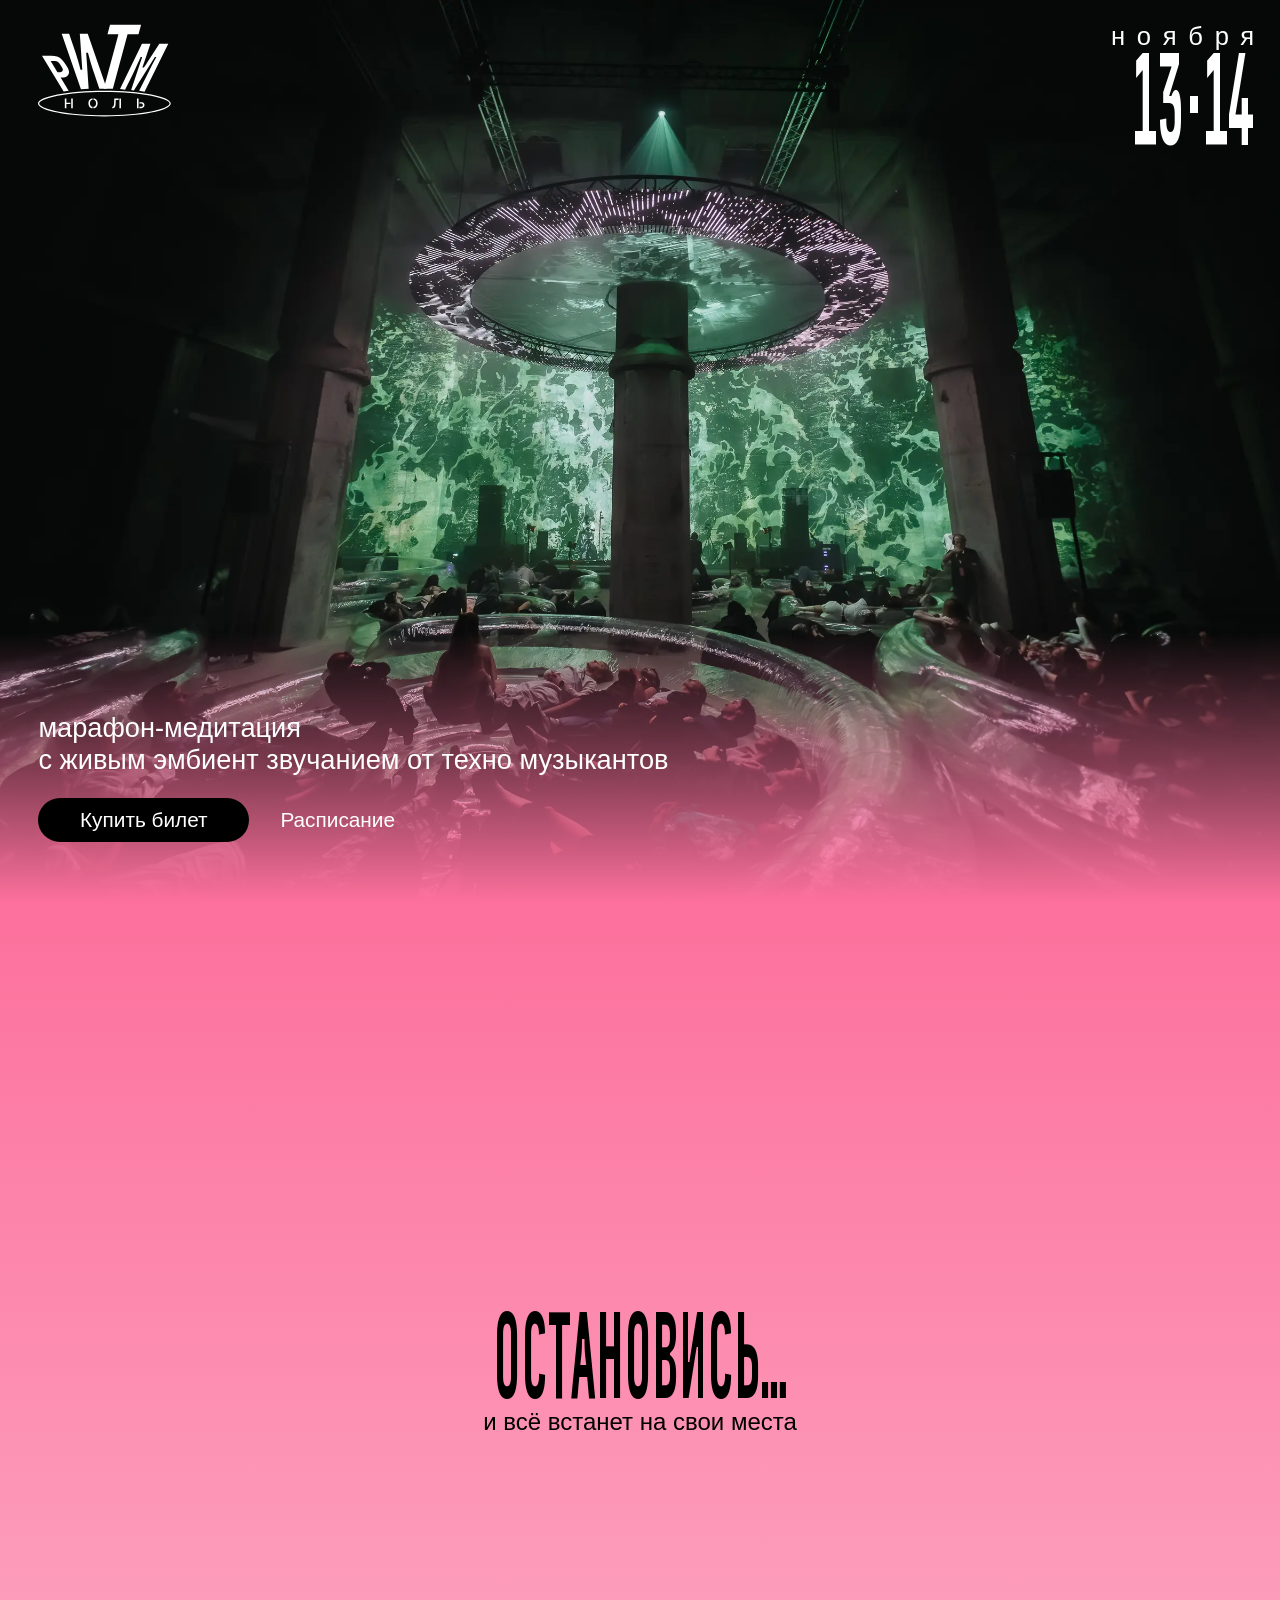
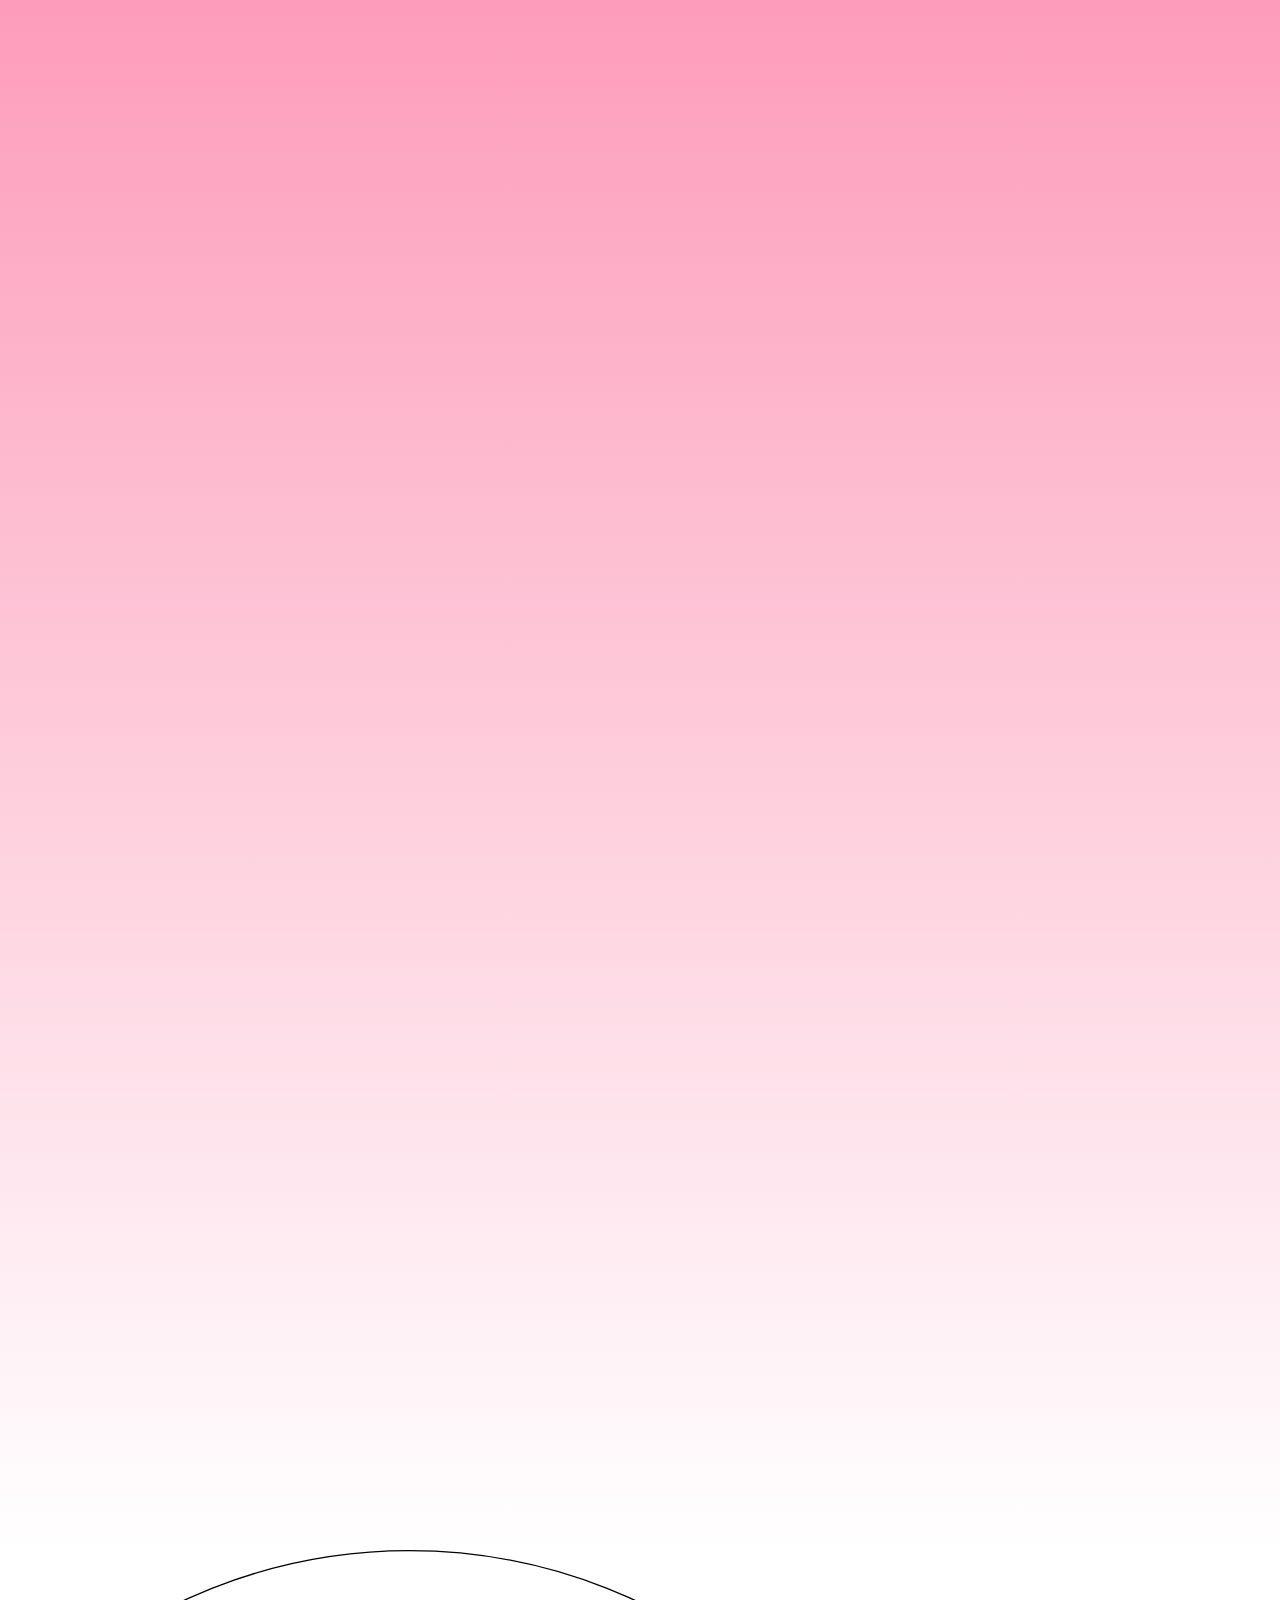
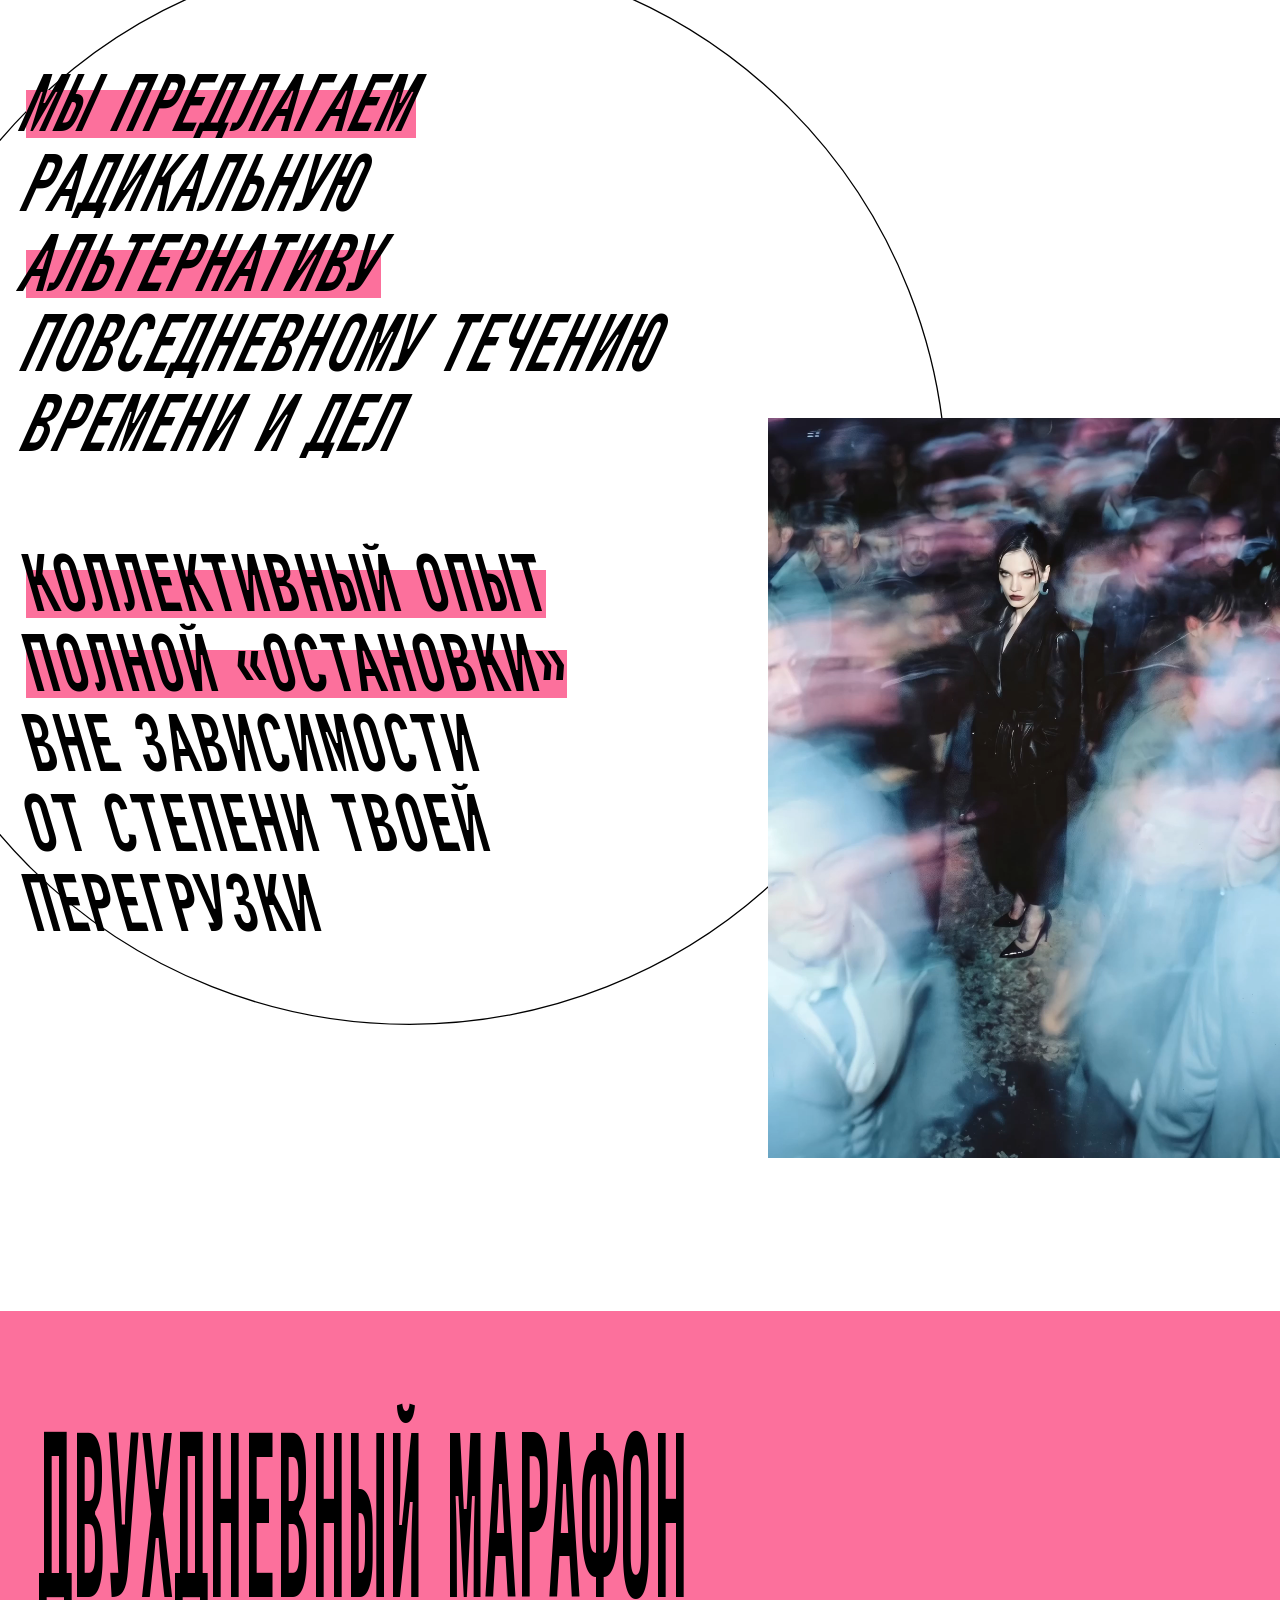
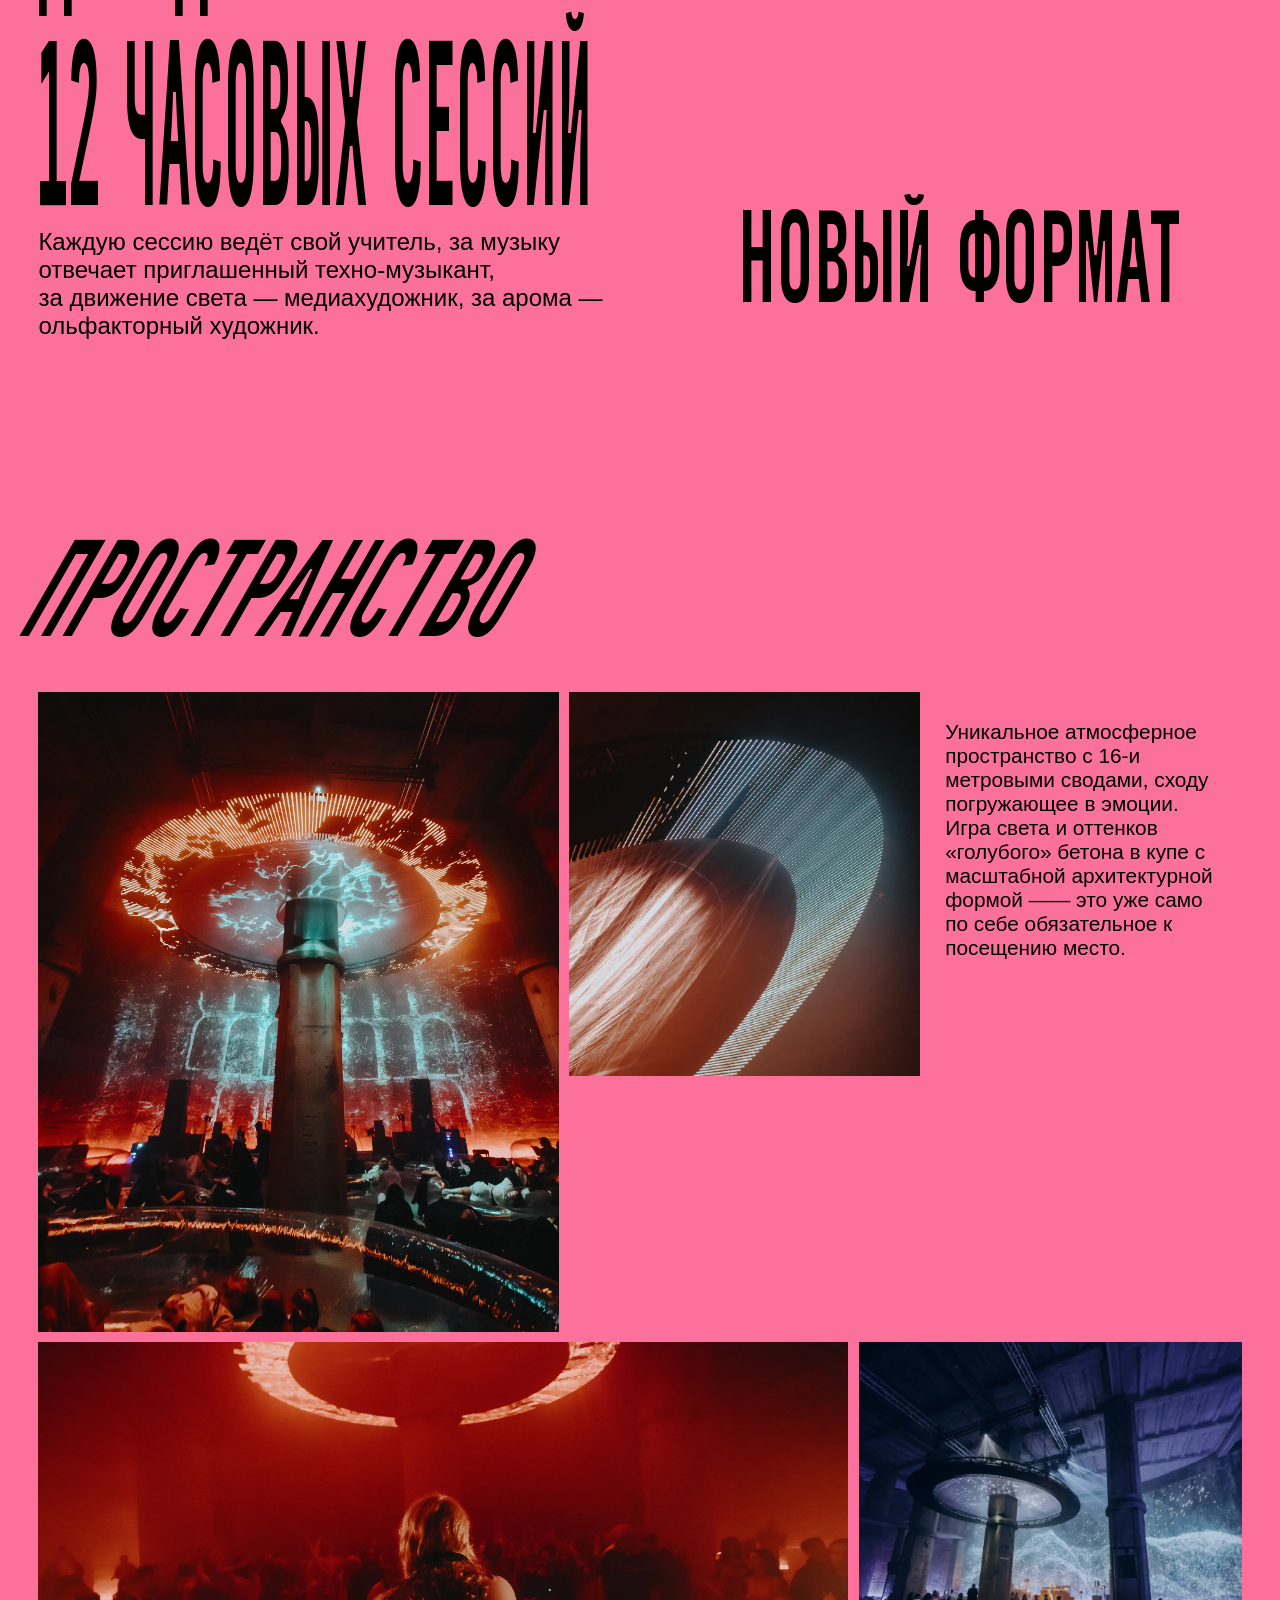
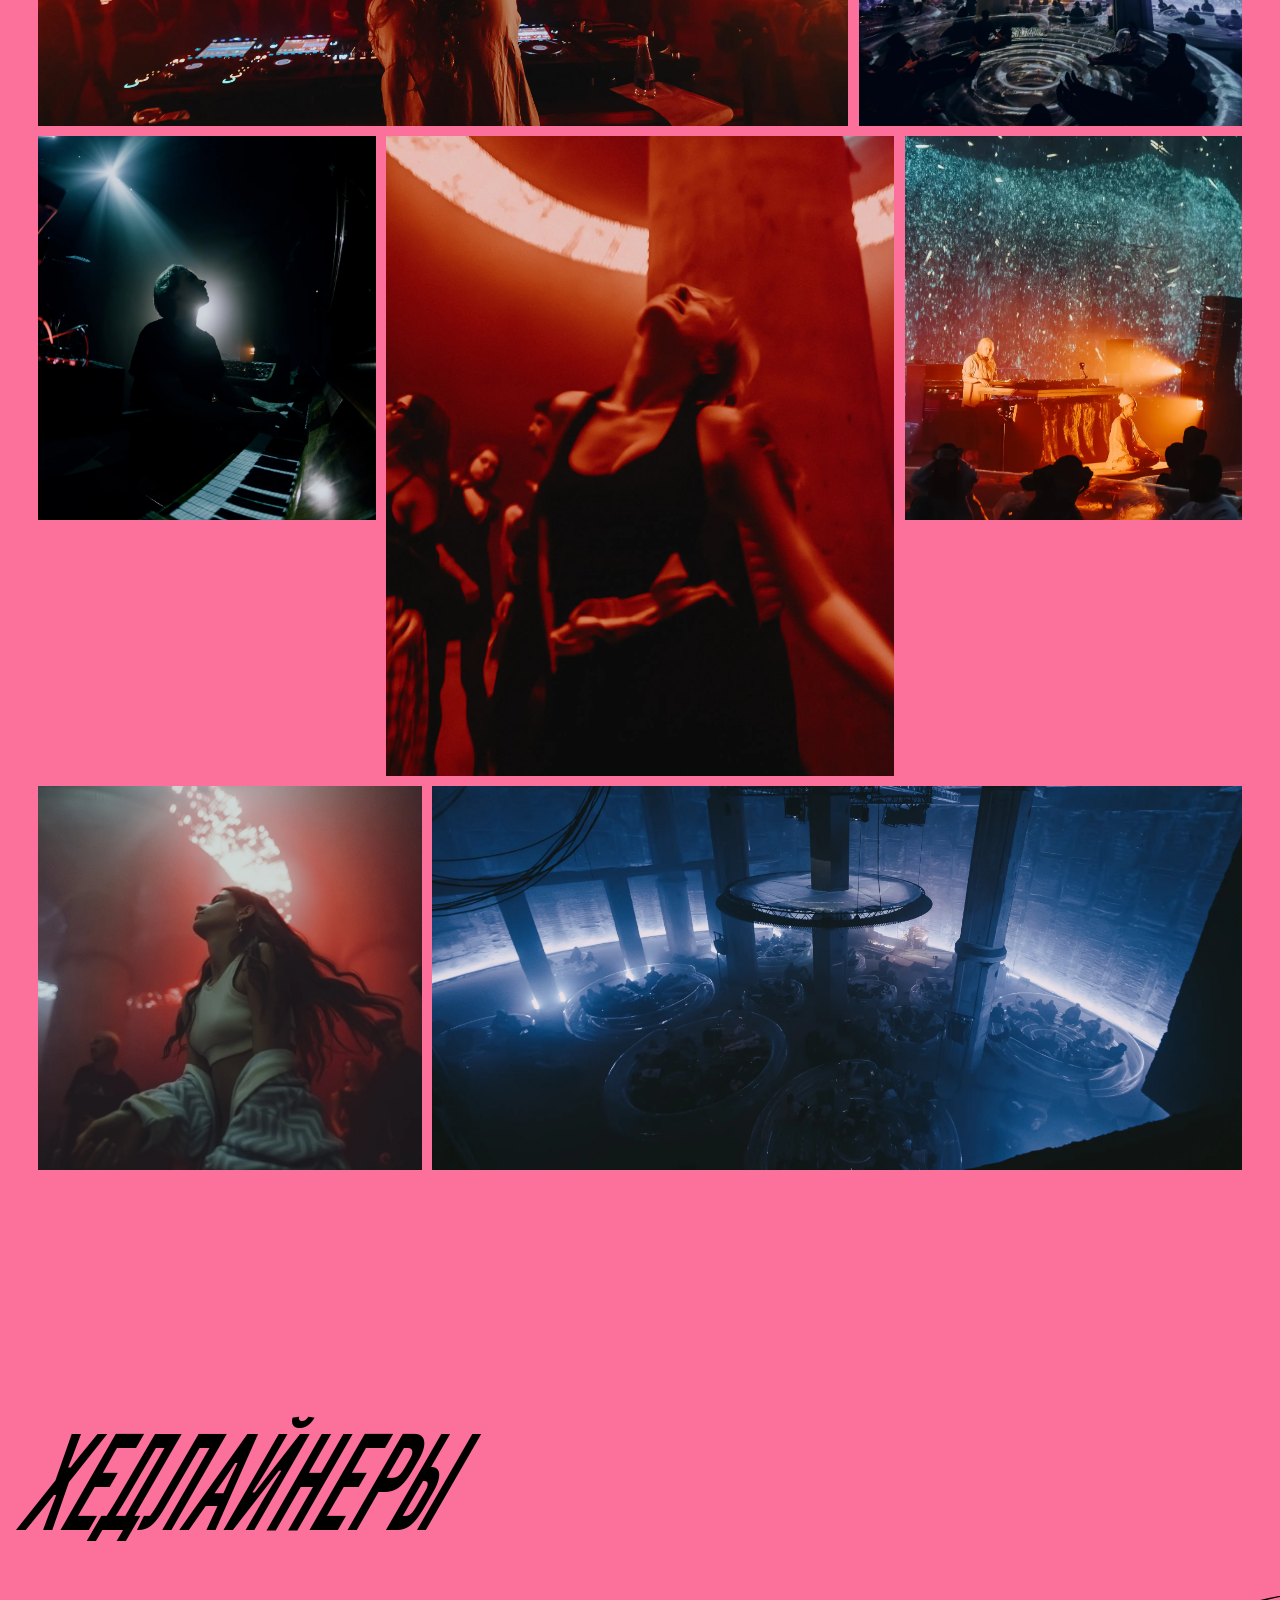
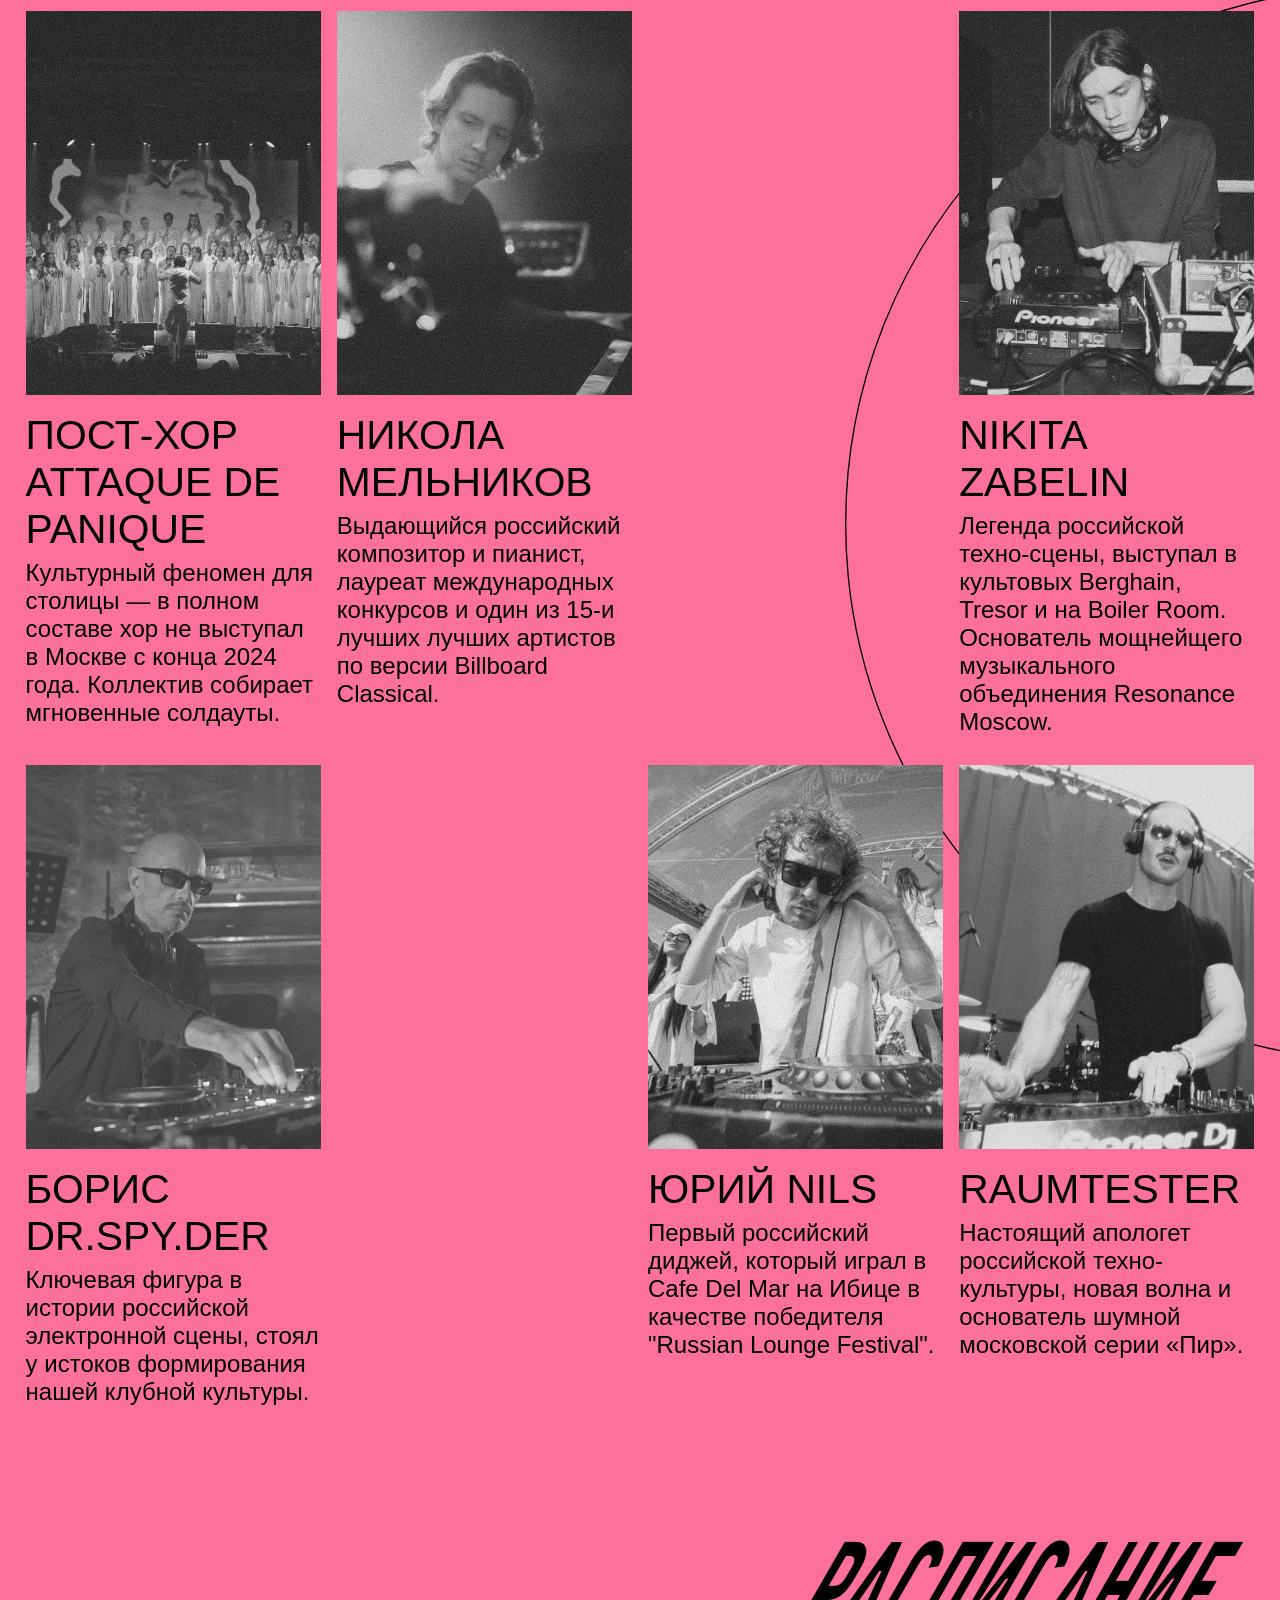
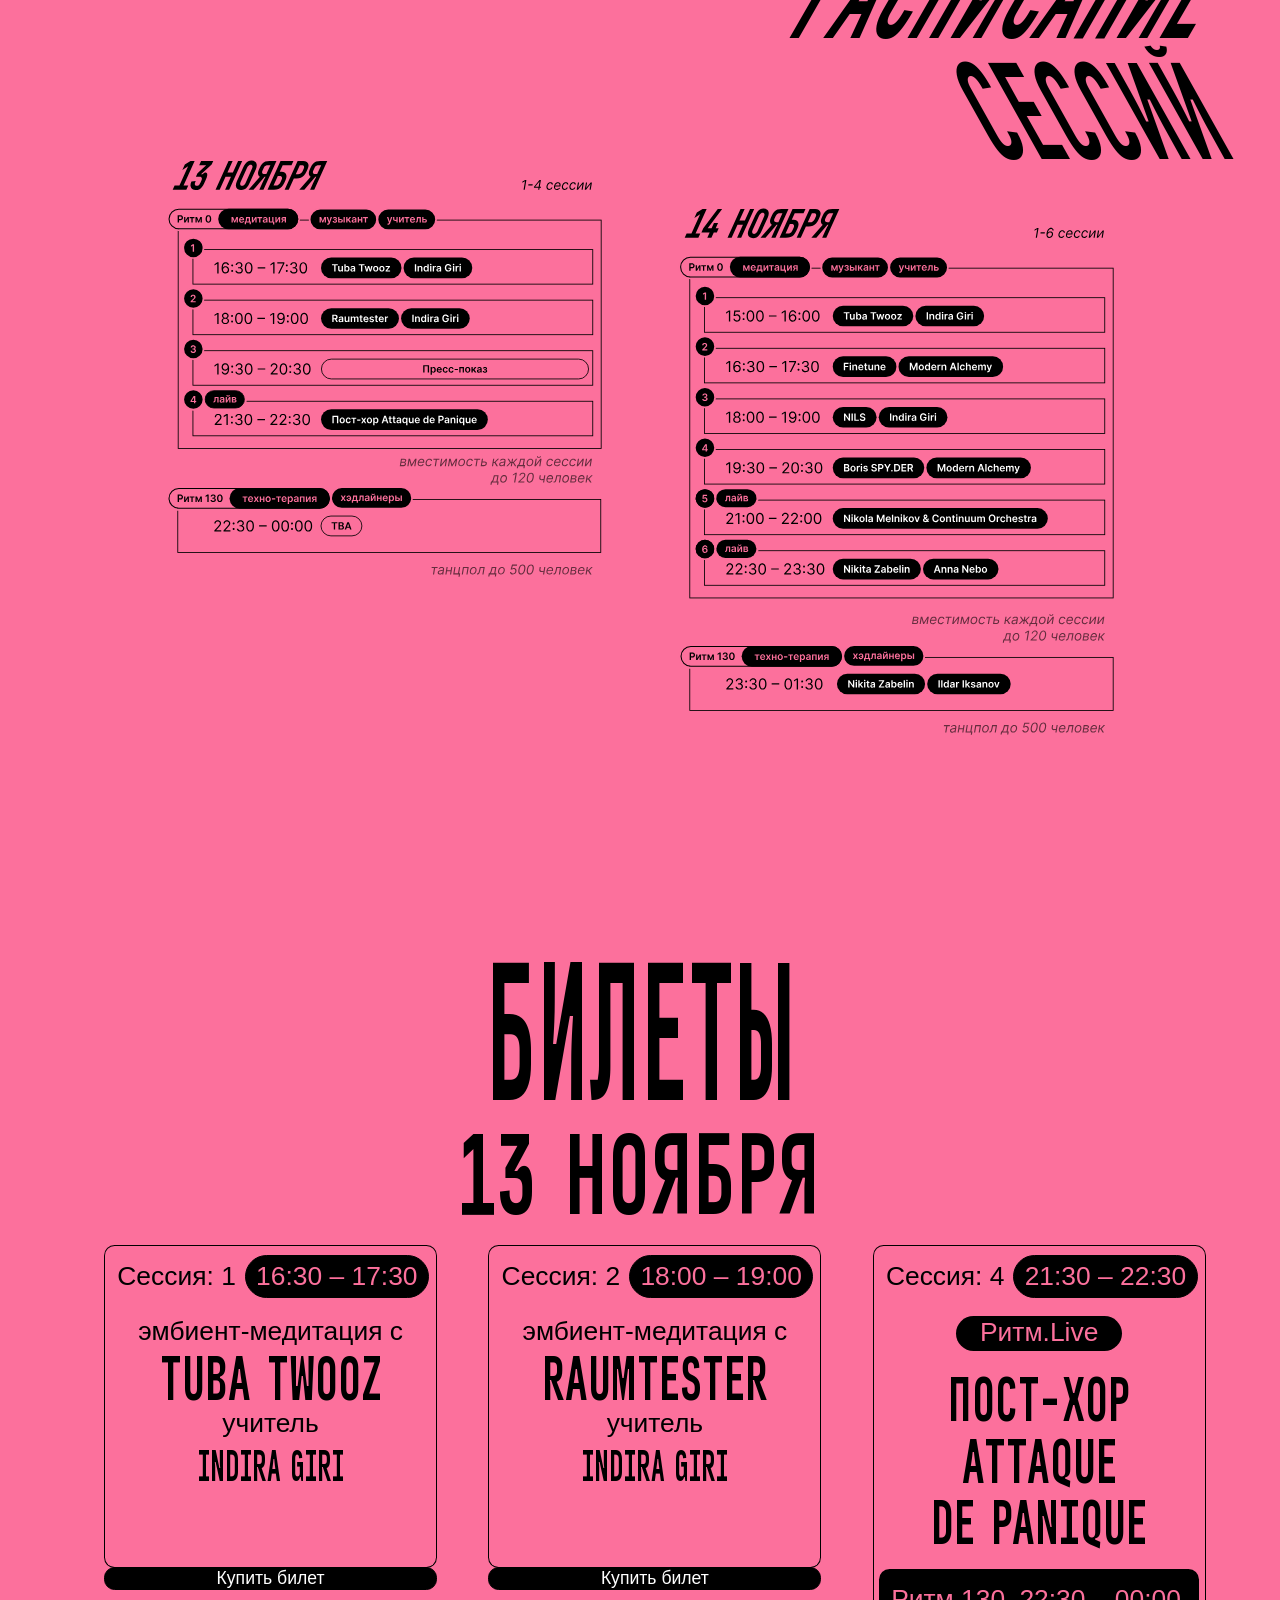
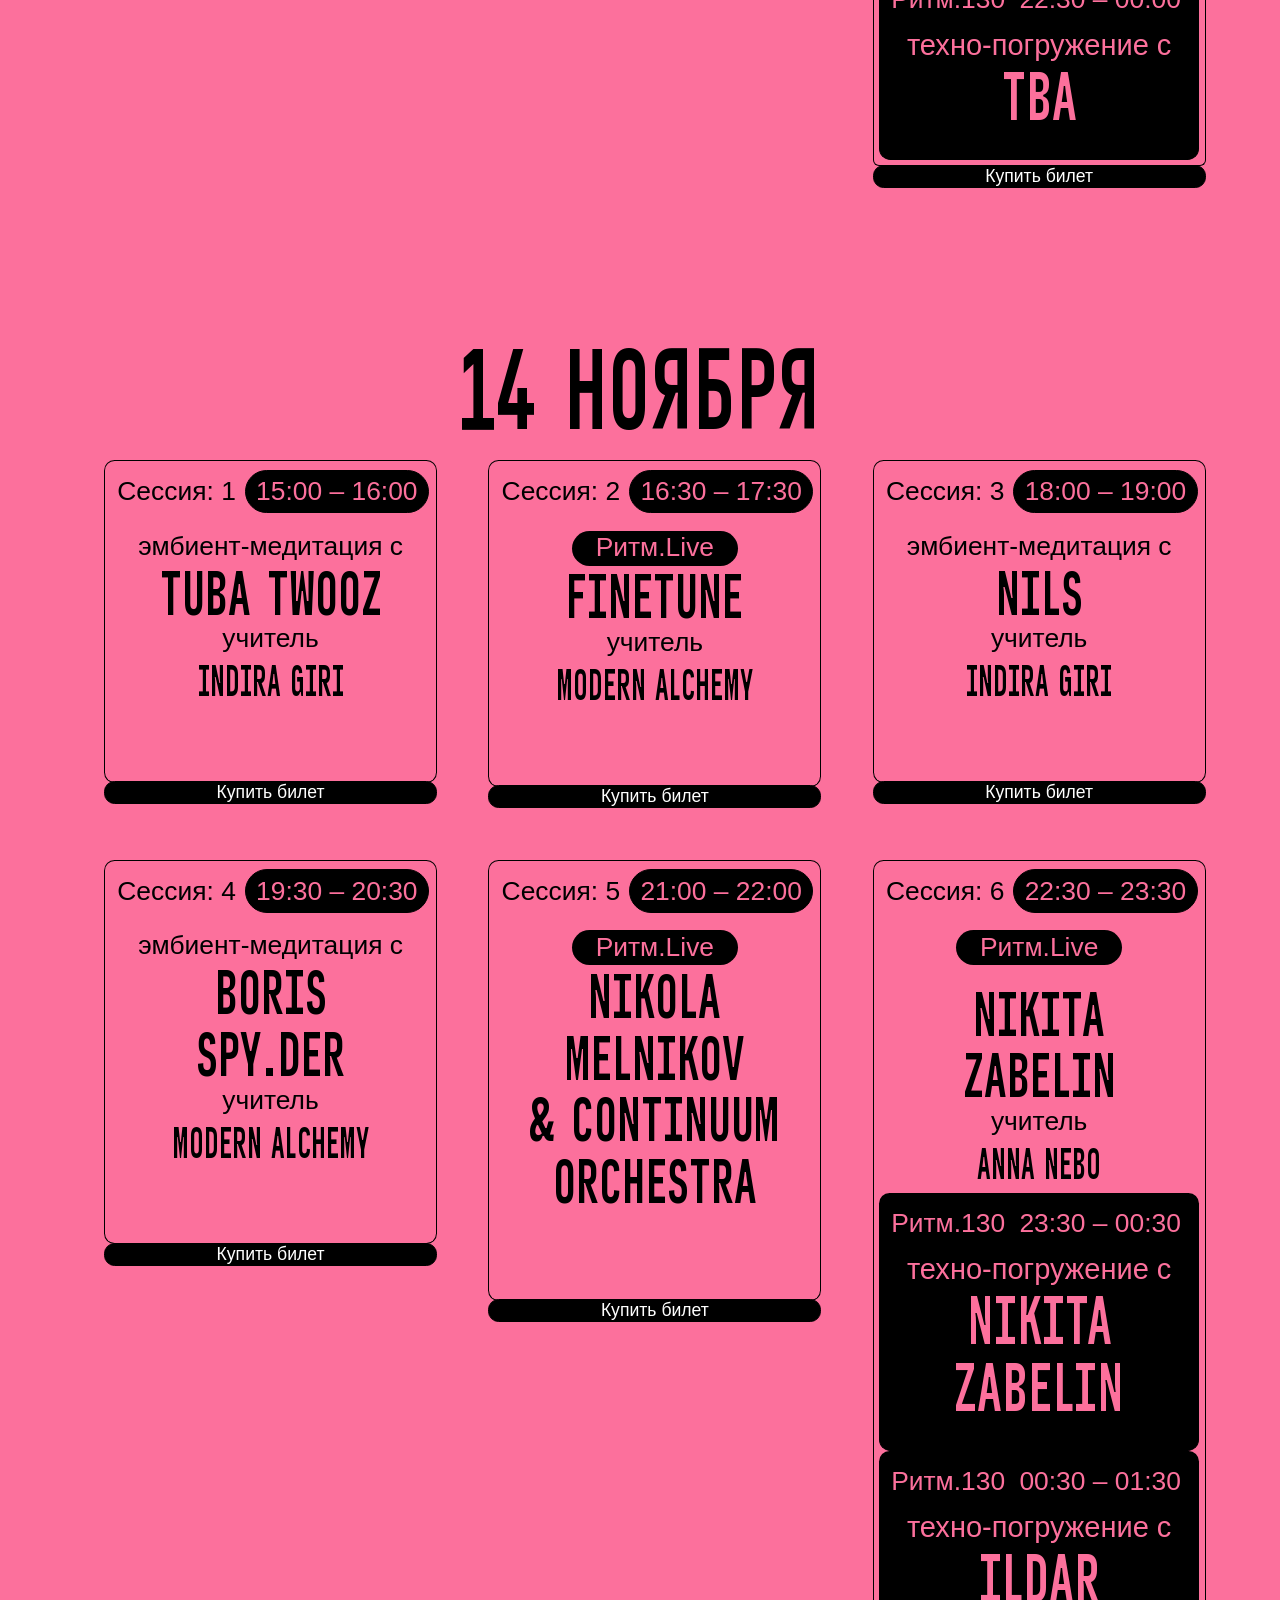
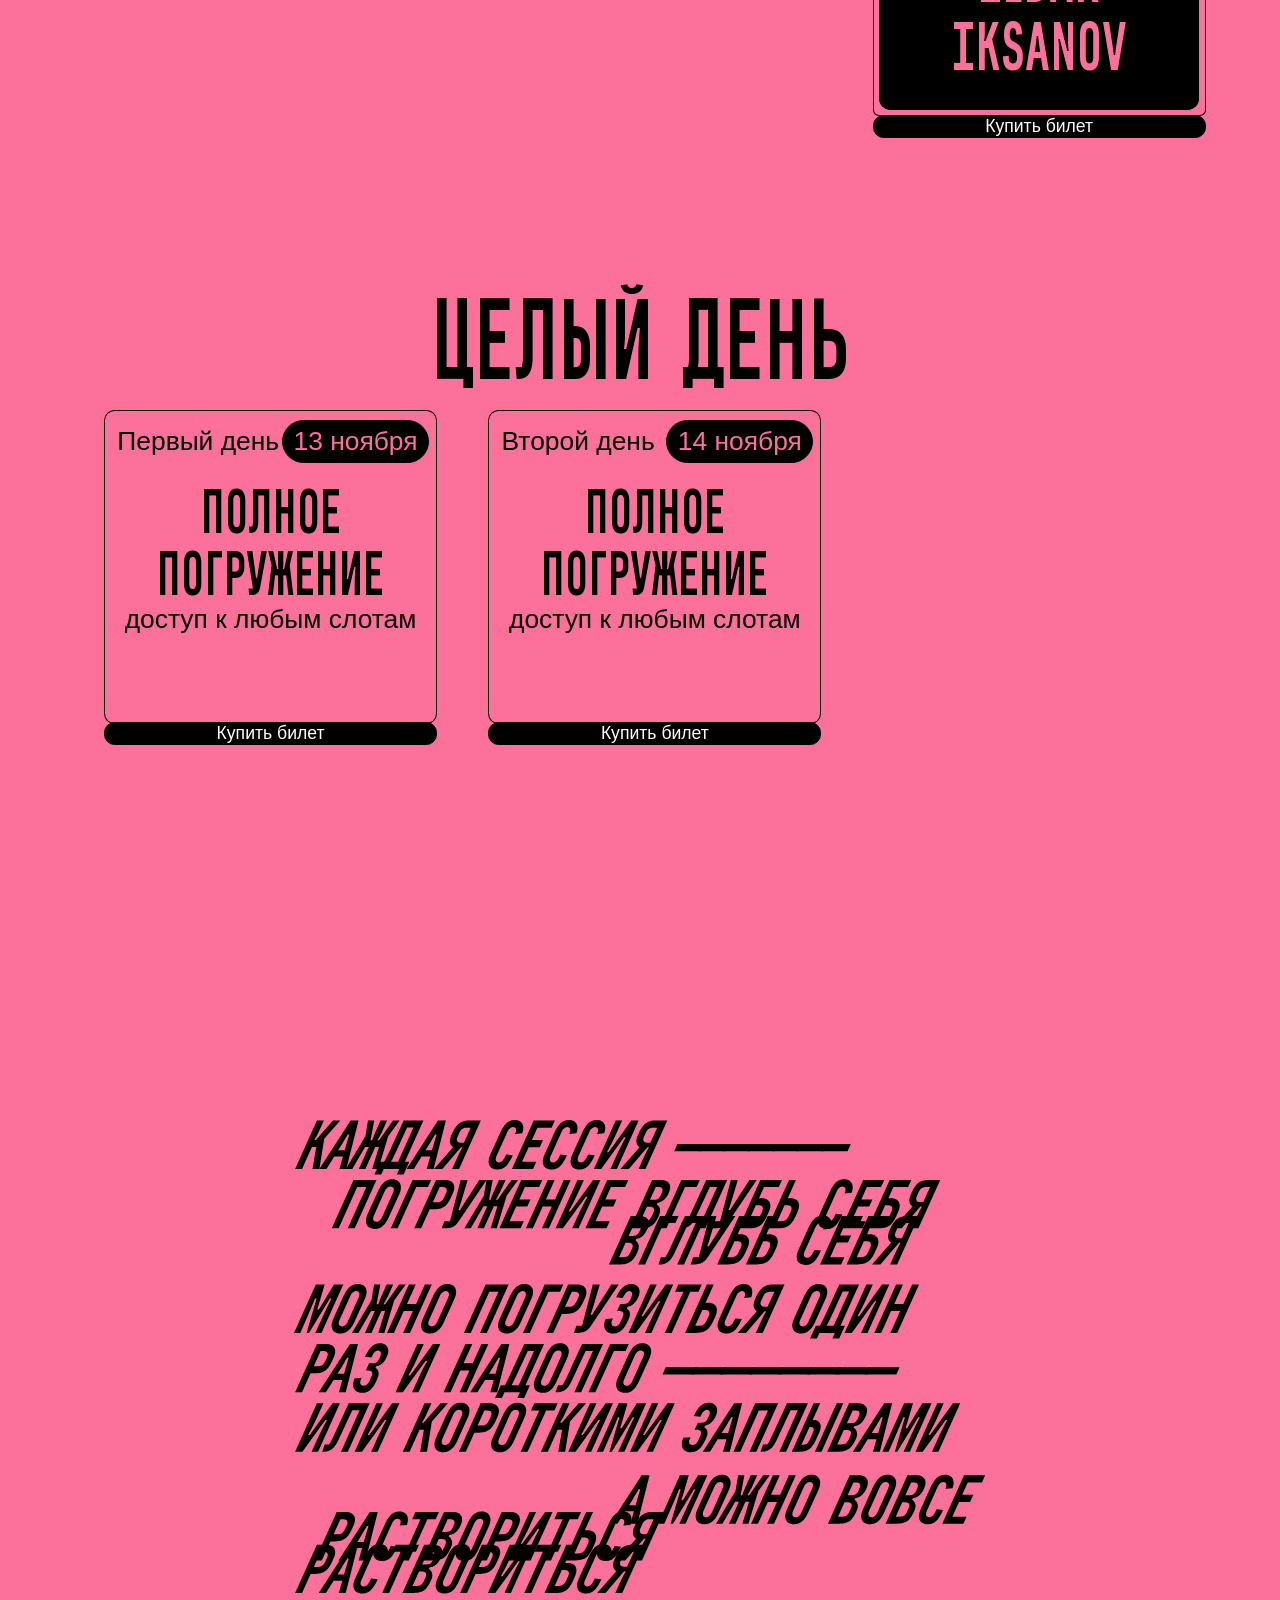
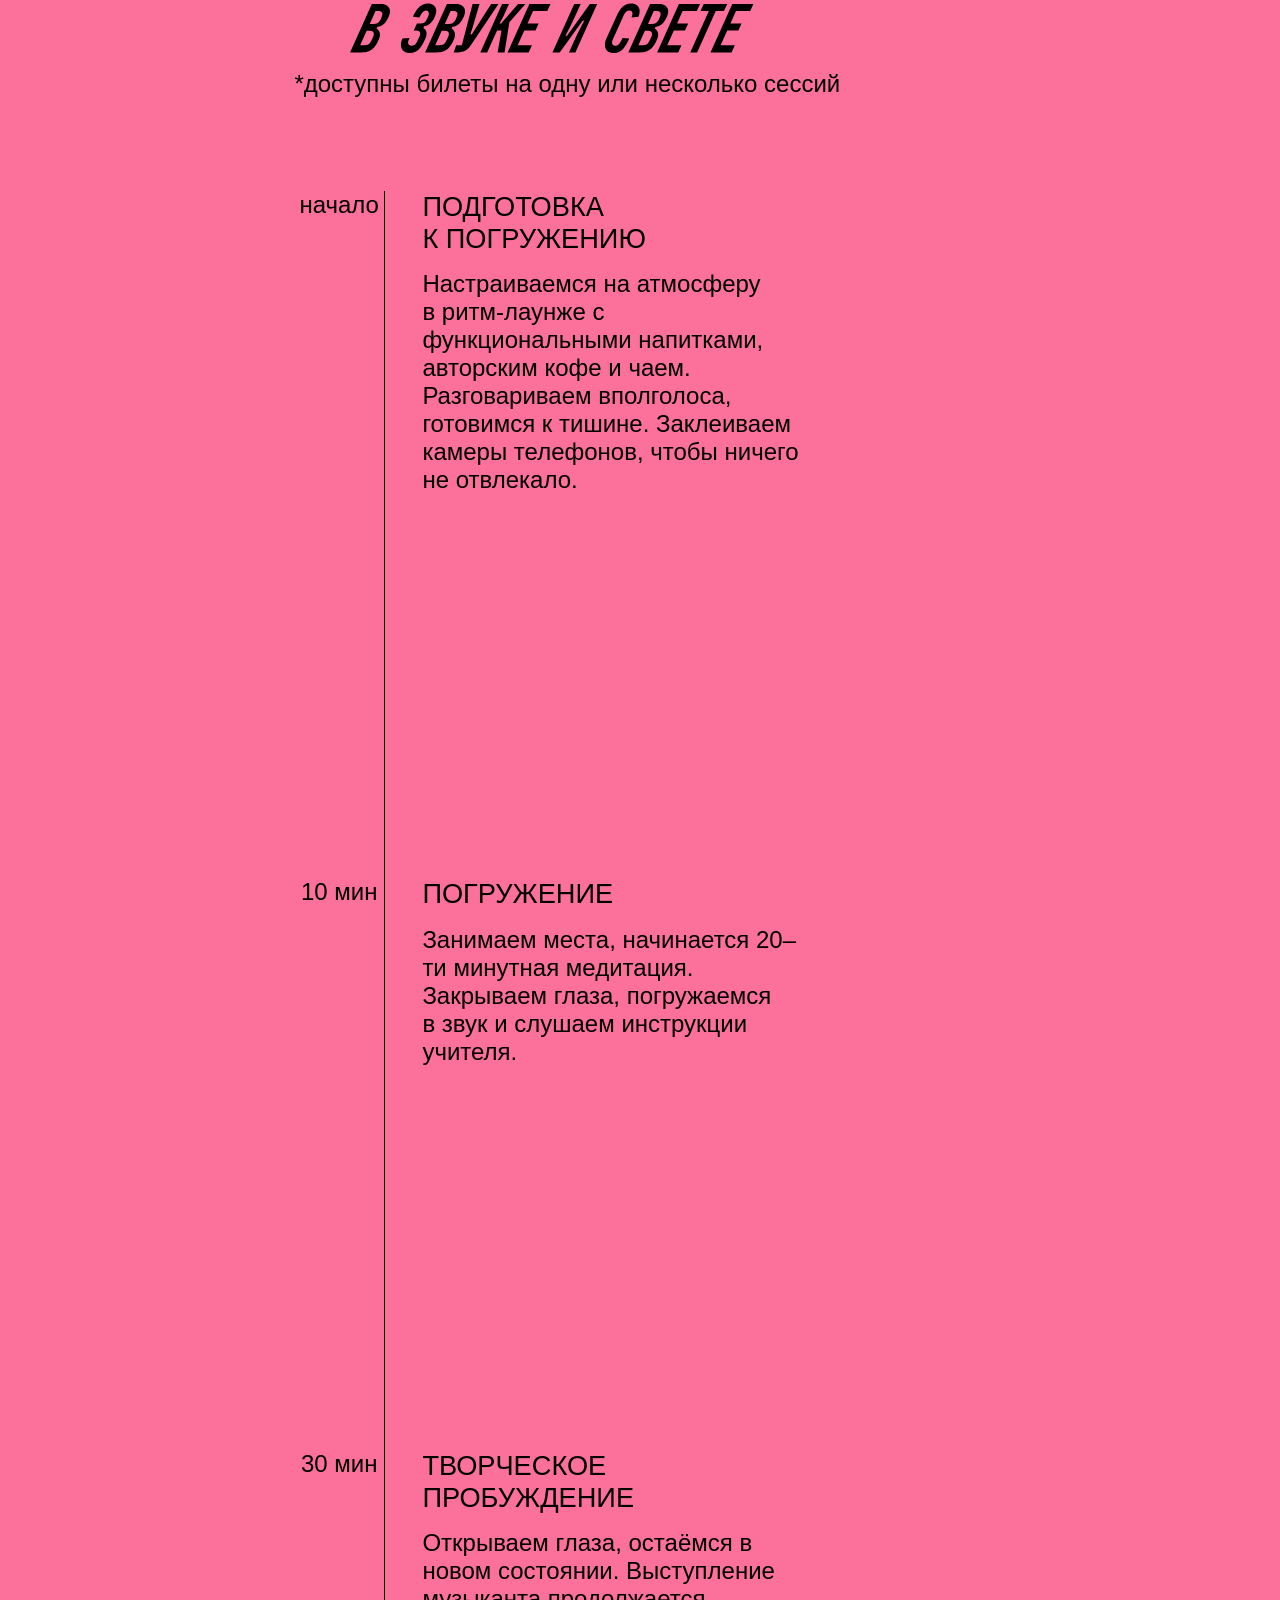
==== commit 0b9813f5: "remove ground" ====
--- a/static/index.html
+++ b/static/index.html
@@ -179,8 +179,7 @@
                             <figcaption>
                                 <h6>Nikita Zabelin</h6>
                                 Легенда российской техно-сцены, выступал в культовых Berghain, Tresor 
-                                и на Boiler Room. Основатель мощнейщего музыкального объединения Resonance Moscow. 
-                                На Ритм.Ноль выступит со своим эмбиент аудио-визуальным перформансом Ground.
+                                и на Boiler Room. Основатель мощнейщего музыкального объединения Resonance Moscow.
                             </figcaption>
                         </figure>
                         
@@ -494,8 +493,8 @@
                             <path id="5_3" d="M62.6193 839.239C61.483 839.239 60.4659 839.026 59.5682 838.599C58.6705 838.168 57.9574 837.577 57.429 836.827C56.9063 836.077 56.6278 835.219 56.5938 834.253H59.6619C59.7188 834.969 60.0284 835.554 60.5909 836.009C61.1534 836.457 61.8295 836.682 62.6193 836.682C63.2386 836.682 63.7898 836.54 64.2727 836.256C64.7557 835.972 65.1364 835.577 65.4148 835.071C65.6932 834.565 65.8295 833.989 65.8239 833.341C65.8295 832.682 65.6903 832.097 65.4062 831.585C65.1222 831.074 64.733 830.673 64.2386 830.384C63.7443 830.088 63.1761 829.94 62.5341 829.94C62.0114 829.935 61.4972 830.031 60.9915 830.23C60.4858 830.429 60.0852 830.69 59.7898 831.014L56.9347 830.545L57.8466 821.545H67.9716V824.188H60.4631L59.9602 828.815H60.0625C60.3864 828.435 60.8438 828.119 61.4347 827.869C62.0256 827.614 62.6733 827.486 63.3778 827.486C64.4347 827.486 65.3778 827.736 66.2074 828.236C67.0369 828.73 67.6903 829.412 68.1676 830.281C68.6449 831.151 68.8835 832.145 68.8835 833.264C68.8835 834.418 68.6165 835.446 68.0824 836.349C67.554 837.247 66.8182 837.955 65.875 838.472C64.9375 838.983 63.8523 839.239 62.6193 839.239Z" fill="#FC709C"/>
                             </g>
                             <g id="card-1_9">
-                            <rect x="366" y="853" width="342" height="49" rx="24.5" fill="black"/>
-                            <path id="GROUND &#38; Nikita Zabelin" d="M404.415 874.119C404.273 873.659 404.077 873.247 403.827 872.884C403.582 872.514 403.287 872.199 402.94 871.938C402.599 871.676 402.207 871.48 401.764 871.349C401.321 871.213 400.838 871.145 400.315 871.145C399.378 871.145 398.543 871.381 397.81 871.852C397.077 872.324 396.5 873.017 396.08 873.932C395.665 874.841 395.457 875.949 395.457 877.256C395.457 878.574 395.665 879.69 396.08 880.605C396.494 881.52 397.071 882.216 397.81 882.693C398.548 883.165 399.406 883.401 400.384 883.401C401.27 883.401 402.037 883.23 402.685 882.889C403.338 882.548 403.841 882.065 404.193 881.44C404.545 880.81 404.722 880.071 404.722 879.224L405.438 879.335H400.699V876.864H407.781V878.96C407.781 880.455 407.463 881.747 406.827 882.838C406.19 883.929 405.315 884.77 404.202 885.361C403.088 885.946 401.81 886.239 400.366 886.239C398.759 886.239 397.347 885.878 396.131 885.156C394.92 884.429 393.974 883.398 393.293 882.062C392.616 880.722 392.278 879.131 392.278 877.29C392.278 875.881 392.477 874.622 392.875 873.514C393.278 872.406 393.841 871.466 394.562 870.693C395.284 869.915 396.131 869.324 397.102 868.92C398.074 868.511 399.131 868.307 400.273 868.307C401.239 868.307 402.139 868.449 402.974 868.733C403.81 869.011 404.551 869.409 405.199 869.926C405.852 870.443 406.389 871.057 406.81 871.767C407.23 872.477 407.506 873.261 407.636 874.119H404.415ZM410.839 886V868.545H417.384C418.725 868.545 419.85 868.778 420.759 869.244C421.674 869.71 422.364 870.364 422.83 871.205C423.302 872.04 423.538 873.014 423.538 874.128C423.538 875.247 423.299 876.219 422.822 877.043C422.35 877.861 421.654 878.494 420.734 878.943C419.813 879.386 418.683 879.608 417.342 879.608H412.68V876.983H416.915C417.7 876.983 418.342 876.875 418.842 876.659C419.342 876.438 419.711 876.116 419.95 875.696C420.194 875.27 420.316 874.747 420.316 874.128C420.316 873.509 420.194 872.98 419.95 872.543C419.705 872.099 419.333 871.764 418.833 871.537C418.333 871.304 417.688 871.188 416.898 871.188H414.001V886H410.839ZM419.856 878.091L424.177 886H420.648L416.404 878.091H419.856ZM442.045 877.273C442.045 879.153 441.692 880.764 440.988 882.105C440.289 883.44 439.335 884.463 438.124 885.173C436.92 885.884 435.553 886.239 434.025 886.239C432.496 886.239 431.127 885.884 429.917 885.173C428.712 884.457 427.758 883.432 427.053 882.097C426.354 880.756 426.005 879.148 426.005 877.273C426.005 875.392 426.354 873.784 427.053 872.449C427.758 871.108 428.712 870.082 429.917 869.372C431.127 868.662 432.496 868.307 434.025 868.307C435.553 868.307 436.92 868.662 438.124 869.372C439.335 870.082 440.289 871.108 440.988 872.449C441.692 873.784 442.045 875.392 442.045 877.273ZM438.866 877.273C438.866 875.949 438.658 874.832 438.244 873.923C437.835 873.009 437.266 872.318 436.539 871.852C435.812 871.381 434.974 871.145 434.025 871.145C433.076 871.145 432.238 871.381 431.511 871.852C430.783 872.318 430.212 873.009 429.798 873.923C429.388 874.832 429.184 875.949 429.184 877.273C429.184 878.597 429.388 879.716 429.798 880.631C430.212 881.54 430.783 882.23 431.511 882.702C432.238 883.168 433.076 883.401 434.025 883.401C434.974 883.401 435.812 883.168 436.539 882.702C437.266 882.23 437.835 881.54 438.244 880.631C438.658 879.716 438.866 878.597 438.866 877.273ZM456.037 868.545H459.199V879.949C459.199 881.199 458.903 882.298 458.312 883.247C457.727 884.196 456.903 884.938 455.841 885.472C454.778 886 453.537 886.264 452.116 886.264C450.69 886.264 449.446 886 448.384 885.472C447.321 884.938 446.497 884.196 445.912 883.247C445.327 882.298 445.034 881.199 445.034 879.949V868.545H448.196V879.685C448.196 880.412 448.355 881.06 448.673 881.628C448.997 882.196 449.452 882.642 450.037 882.966C450.622 883.284 451.315 883.443 452.116 883.443C452.918 883.443 453.611 883.284 454.196 882.966C454.787 882.642 455.241 882.196 455.56 881.628C455.878 881.06 456.037 880.412 456.037 879.685V868.545ZM476.979 868.545V886H474.167L465.942 874.111H465.798V886H462.636V868.545H465.465L473.681 880.443H473.835V868.545H476.979ZM486.339 886H480.425V868.545H486.459C488.192 868.545 489.68 868.895 490.925 869.594C492.175 870.287 493.135 871.284 493.805 872.585C494.476 873.886 494.811 875.443 494.811 877.256C494.811 879.074 494.473 880.636 493.797 881.943C493.126 883.25 492.158 884.253 490.891 884.952C489.629 885.651 488.112 886 486.339 886ZM483.587 883.264H486.186C487.402 883.264 488.416 883.043 489.229 882.599C490.041 882.151 490.652 881.483 491.061 880.597C491.47 879.705 491.675 878.591 491.675 877.256C491.675 875.92 491.47 874.812 491.061 873.932C490.652 873.045 490.047 872.384 489.246 871.946C488.45 871.503 487.462 871.281 486.28 871.281H483.587V883.264ZM508.848 886.256C507.655 886.256 506.629 886.04 505.771 885.608C504.913 885.176 504.251 884.594 503.786 883.861C503.325 883.122 503.095 882.29 503.095 881.364C503.095 880.665 503.237 880.045 503.521 879.506C503.811 878.966 504.209 878.466 504.714 878.006C505.226 877.545 505.817 877.088 506.487 876.634L509.581 874.528C510.036 874.233 510.379 873.92 510.612 873.591C510.851 873.261 510.97 872.875 510.97 872.432C510.97 872.057 510.811 871.702 510.493 871.366C510.18 871.031 509.749 870.864 509.197 870.864C508.828 870.864 508.501 870.952 508.217 871.128C507.939 871.298 507.72 871.523 507.561 871.801C507.408 872.08 507.331 872.375 507.331 872.688C507.331 873.068 507.436 873.455 507.646 873.847C507.862 874.239 508.141 874.645 508.482 875.065C508.828 875.486 509.197 875.932 509.589 876.403L517.78 886H514.439L507.638 878.21C507.132 877.619 506.643 877.037 506.172 876.463C505.706 875.889 505.322 875.293 505.021 874.673C504.726 874.048 504.578 873.372 504.578 872.645C504.578 871.821 504.768 871.085 505.149 870.438C505.53 869.784 506.061 869.27 506.743 868.895C507.43 868.52 508.234 868.332 509.155 868.332C510.075 868.332 510.865 868.514 511.524 868.878C512.183 869.241 512.692 869.724 513.05 870.327C513.408 870.929 513.587 871.585 513.587 872.295C513.587 873.119 513.382 873.858 512.973 874.511C512.564 875.159 511.996 875.747 511.268 876.276L507.74 878.858C507.161 879.278 506.746 879.705 506.496 880.136C506.246 880.562 506.121 880.926 506.121 881.227C506.121 881.688 506.237 882.105 506.47 882.48C506.703 882.855 507.03 883.156 507.45 883.384C507.876 883.605 508.374 883.716 508.942 883.716C509.567 883.716 510.183 883.577 510.791 883.298C511.399 883.014 511.953 882.611 512.453 882.088C512.953 881.565 513.351 880.94 513.646 880.213C513.942 879.48 514.089 878.668 514.089 877.776H516.74C516.74 878.878 516.618 879.838 516.374 880.656C516.129 881.469 515.814 882.156 515.428 882.719C515.041 883.276 514.632 883.722 514.2 884.057C514.064 884.153 513.933 884.25 513.808 884.347C513.683 884.443 513.553 884.54 513.416 884.636C512.803 885.193 512.084 885.602 511.26 885.864C510.442 886.125 509.638 886.256 508.848 886.256ZM539.979 868.545V886H537.167L528.942 874.111H528.798V886H525.636V868.545H528.465L536.681 880.443H536.835V868.545H539.979ZM543.288 886V872.909H546.374V886H543.288ZM544.839 871.051C544.351 871.051 543.93 870.889 543.578 870.565C543.226 870.236 543.05 869.841 543.05 869.381C543.05 868.915 543.226 868.52 543.578 868.196C543.93 867.866 544.351 867.702 544.839 867.702C545.334 867.702 545.754 867.866 546.101 868.196C546.453 868.52 546.629 868.915 546.629 869.381C546.629 869.841 546.453 870.236 546.101 870.565C545.754 870.889 545.334 871.051 544.839 871.051ZM552.359 881.892L552.35 878.168H552.844L557.549 872.909H561.154L555.367 879.352H554.728L552.359 881.892ZM549.546 886V868.545H552.631V886H549.546ZM557.762 886L553.501 880.043L555.58 877.869L561.452 886H557.762ZM563.21 886V872.909H566.295V886H563.21ZM564.761 871.051C564.273 871.051 563.852 870.889 563.5 870.565C563.148 870.236 562.972 869.841 562.972 869.381C562.972 868.915 563.148 868.52 563.5 868.196C563.852 867.866 564.273 867.702 564.761 867.702C565.256 867.702 565.676 867.866 566.023 868.196C566.375 868.52 566.551 868.915 566.551 869.381C566.551 869.841 566.375 870.236 566.023 870.565C565.676 870.889 565.256 871.051 564.761 871.051ZM576.005 872.909V875.295H568.479V872.909H576.005ZM570.337 869.773H573.423V882.062C573.423 882.477 573.485 882.795 573.61 883.017C573.741 883.233 573.911 883.381 574.121 883.46C574.332 883.54 574.565 883.58 574.82 883.58C575.013 883.58 575.19 883.565 575.349 883.537C575.513 883.509 575.638 883.483 575.724 883.46L576.244 885.872C576.079 885.929 575.843 885.991 575.536 886.06C575.235 886.128 574.866 886.168 574.428 886.179C573.656 886.202 572.96 886.085 572.34 885.83C571.721 885.568 571.229 885.165 570.866 884.619C570.508 884.074 570.332 883.392 570.337 882.574V869.773ZM582.352 886.264C581.523 886.264 580.776 886.116 580.111 885.821C579.452 885.52 578.929 885.077 578.543 884.491C578.162 883.906 577.972 883.185 577.972 882.327C577.972 881.588 578.108 880.977 578.381 880.494C578.653 880.011 579.026 879.625 579.497 879.335C579.969 879.045 580.5 878.827 581.091 878.679C581.688 878.526 582.304 878.415 582.94 878.347C583.707 878.267 584.33 878.196 584.807 878.134C585.284 878.065 585.631 877.963 585.847 877.827C586.068 877.685 586.179 877.466 586.179 877.17V877.119C586.179 876.477 585.989 875.98 585.608 875.628C585.227 875.276 584.679 875.099 583.963 875.099C583.207 875.099 582.608 875.264 582.165 875.594C581.727 875.923 581.432 876.312 581.278 876.761L578.398 876.352C578.625 875.557 579 874.892 579.523 874.358C580.045 873.818 580.685 873.415 581.44 873.148C582.196 872.875 583.031 872.739 583.946 872.739C584.577 872.739 585.205 872.812 585.83 872.96C586.455 873.108 587.026 873.352 587.543 873.693C588.06 874.028 588.474 874.486 588.787 875.065C589.105 875.645 589.264 876.369 589.264 877.239V886H586.298V884.202H586.196C586.009 884.565 585.744 884.906 585.403 885.224C585.068 885.537 584.645 885.79 584.134 885.983C583.628 886.17 583.034 886.264 582.352 886.264ZM583.153 883.997C583.773 883.997 584.31 883.875 584.764 883.631C585.219 883.381 585.568 883.051 585.812 882.642C586.062 882.233 586.188 881.787 586.188 881.304V879.761C586.091 879.841 585.926 879.915 585.693 879.983C585.466 880.051 585.21 880.111 584.926 880.162C584.642 880.213 584.361 880.259 584.082 880.298C583.804 880.338 583.562 880.372 583.358 880.401C582.898 880.463 582.486 880.565 582.122 880.707C581.759 880.849 581.472 881.048 581.261 881.304C581.051 881.554 580.946 881.878 580.946 882.276C580.946 882.844 581.153 883.273 581.568 883.562C581.983 883.852 582.511 883.997 583.153 883.997ZM598.132 886V884.031L607.081 871.196H598.081V868.545H611.001V870.514L602.061 883.349H611.053V886H598.132ZM617.743 886.264C616.913 886.264 616.166 886.116 615.501 885.821C614.842 885.52 614.32 885.077 613.933 884.491C613.553 883.906 613.362 883.185 613.362 882.327C613.362 881.588 613.499 880.977 613.771 880.494C614.044 880.011 614.416 879.625 614.888 879.335C615.359 879.045 615.891 878.827 616.482 878.679C617.078 878.526 617.695 878.415 618.331 878.347C619.098 878.267 619.72 878.196 620.197 878.134C620.675 878.065 621.021 877.963 621.237 877.827C621.459 877.685 621.57 877.466 621.57 877.17V877.119C621.57 876.477 621.379 875.98 620.999 875.628C620.618 875.276 620.07 875.099 619.354 875.099C618.598 875.099 617.999 875.264 617.555 875.594C617.118 875.923 616.822 876.312 616.669 876.761L613.788 876.352C614.016 875.557 614.391 874.892 614.913 874.358C615.436 873.818 616.075 873.415 616.831 873.148C617.587 872.875 618.422 872.739 619.337 872.739C619.967 872.739 620.595 872.812 621.22 872.96C621.845 873.108 622.416 873.352 622.933 873.693C623.45 874.028 623.865 874.486 624.178 875.065C624.496 875.645 624.655 876.369 624.655 877.239V886H621.689V884.202H621.587C621.399 884.565 621.135 884.906 620.794 885.224C620.459 885.537 620.036 885.79 619.524 885.983C619.018 886.17 618.425 886.264 617.743 886.264ZM618.544 883.997C619.163 883.997 619.7 883.875 620.155 883.631C620.609 883.381 620.959 883.051 621.203 882.642C621.453 882.233 621.578 881.787 621.578 881.304V879.761C621.482 879.841 621.317 879.915 621.084 879.983C620.857 880.051 620.601 880.111 620.317 880.162C620.033 880.213 619.751 880.259 619.473 880.298C619.195 880.338 618.953 880.372 618.749 880.401C618.288 880.463 617.876 880.565 617.513 880.707C617.149 880.849 616.862 881.048 616.652 881.304C616.442 881.554 616.337 881.878 616.337 882.276C616.337 882.844 616.544 883.273 616.959 883.562C617.374 883.852 617.902 883.997 618.544 883.997ZM627.893 886V868.545H630.979V875.074H631.107C631.266 874.756 631.49 874.418 631.78 874.06C632.07 873.696 632.462 873.386 632.956 873.131C633.45 872.869 634.081 872.739 634.848 872.739C635.859 872.739 636.771 872.997 637.584 873.514C638.402 874.026 639.05 874.784 639.527 875.79C640.01 876.79 640.251 878.017 640.251 879.472C640.251 880.909 640.016 882.131 639.544 883.136C639.072 884.142 638.43 884.909 637.618 885.438C636.805 885.966 635.885 886.23 634.857 886.23C634.107 886.23 633.484 886.105 632.99 885.855C632.496 885.605 632.098 885.304 631.797 884.952C631.501 884.594 631.271 884.256 631.107 883.938H630.928V886H627.893ZM630.919 879.455C630.919 880.301 631.038 881.043 631.277 881.679C631.521 882.315 631.871 882.812 632.325 883.17C632.786 883.523 633.342 883.699 633.996 883.699C634.678 883.699 635.249 883.517 635.709 883.153C636.169 882.784 636.516 882.281 636.749 881.645C636.987 881.003 637.107 880.273 637.107 879.455C637.107 878.642 636.99 877.92 636.757 877.29C636.524 876.659 636.178 876.165 635.717 875.807C635.257 875.449 634.683 875.27 633.996 875.27C633.337 875.27 632.777 875.443 632.317 875.79C631.857 876.136 631.507 876.622 631.268 877.247C631.036 877.872 630.919 878.608 630.919 879.455ZM648.67 886.256C647.357 886.256 646.224 885.983 645.269 885.438C644.32 884.886 643.59 884.108 643.079 883.102C642.567 882.091 642.312 880.901 642.312 879.531C642.312 878.185 642.567 877.003 643.079 875.986C643.596 874.963 644.317 874.168 645.244 873.599C646.17 873.026 647.258 872.739 648.508 872.739C649.315 872.739 650.076 872.869 650.792 873.131C651.513 873.386 652.15 873.784 652.701 874.324C653.258 874.864 653.695 875.551 654.013 876.386C654.332 877.216 654.491 878.205 654.491 879.352V880.298H643.761V878.219H651.533C651.528 877.628 651.4 877.102 651.15 876.642C650.9 876.176 650.55 875.81 650.102 875.543C649.658 875.276 649.141 875.142 648.55 875.142C647.92 875.142 647.366 875.295 646.888 875.602C646.411 875.903 646.039 876.301 645.772 876.795C645.511 877.284 645.377 877.821 645.371 878.406V880.222C645.371 880.983 645.511 881.636 645.789 882.182C646.067 882.722 646.457 883.136 646.957 883.426C647.457 883.71 648.042 883.852 648.712 883.852C649.161 883.852 649.567 883.79 649.931 883.665C650.295 883.534 650.61 883.344 650.877 883.094C651.144 882.844 651.346 882.534 651.482 882.165L654.363 882.489C654.181 883.25 653.835 883.915 653.323 884.483C652.817 885.045 652.17 885.483 651.38 885.795C650.59 886.102 649.687 886.256 648.67 886.256ZM660.186 868.545V886H657.101V868.545H660.186ZM663.359 886V872.909H666.444V886H663.359ZM664.91 871.051C664.421 871.051 664.001 870.889 663.648 870.565C663.296 870.236 663.12 869.841 663.12 869.381C663.12 868.915 663.296 868.52 663.648 868.196C664.001 867.866 664.421 867.702 664.91 867.702C665.404 867.702 665.825 867.866 666.171 868.196C666.523 868.52 666.7 868.915 666.7 869.381C666.7 869.841 666.523 870.236 666.171 870.565C665.825 870.889 665.404 871.051 664.91 871.051ZM672.702 878.33V886H669.616V872.909H672.565V875.134H672.719C673.02 874.401 673.5 873.818 674.159 873.386C674.824 872.955 675.645 872.739 676.622 872.739C677.526 872.739 678.312 872.932 678.983 873.318C679.659 873.705 680.182 874.264 680.551 874.997C680.926 875.73 681.111 876.619 681.105 877.665V886H678.02V878.142C678.02 877.267 677.793 876.582 677.338 876.088C676.889 875.594 676.267 875.347 675.472 875.347C674.932 875.347 674.452 875.466 674.031 875.705C673.616 875.938 673.29 876.276 673.051 876.719C672.818 877.162 672.702 877.699 672.702 878.33Z" fill="white"/>
+                            <rect x="366" y="853" width="209" height="49" rx="24.5" fill="black"/>
+                            <path id="Nikita Zabelin_2" d="M407.065 868.545V886H404.253L396.028 874.111H395.884V886H392.722V868.545H395.551L403.767 880.443H403.92V868.545H407.065ZM410.374 886V872.909H413.46V886H410.374ZM411.925 871.051C411.437 871.051 411.016 870.889 410.664 870.565C410.312 870.236 410.136 869.841 410.136 869.381C410.136 868.915 410.312 868.52 410.664 868.196C411.016 867.866 411.437 867.702 411.925 867.702C412.42 867.702 412.84 867.866 413.187 868.196C413.539 868.52 413.715 868.915 413.715 869.381C413.715 869.841 413.539 870.236 413.187 870.565C412.84 870.889 412.42 871.051 411.925 871.051ZM419.445 881.892L419.436 878.168H419.93L424.635 872.909H428.24L422.453 879.352H421.814L419.445 881.892ZM416.632 886V868.545H419.717V886H416.632ZM424.848 886L420.587 880.043L422.666 877.869L428.538 886H424.848ZM430.296 886V872.909H433.381V886H430.296ZM431.847 871.051C431.359 871.051 430.938 870.889 430.586 870.565C430.234 870.236 430.058 869.841 430.058 869.381C430.058 868.915 430.234 868.52 430.586 868.196C430.938 867.866 431.359 867.702 431.847 867.702C432.342 867.702 432.762 867.866 433.109 868.196C433.461 868.52 433.637 868.915 433.637 869.381C433.637 869.841 433.461 870.236 433.109 870.565C432.762 870.889 432.342 871.051 431.847 871.051ZM443.091 872.909V875.295H435.565V872.909H443.091ZM437.423 869.773H440.509V882.062C440.509 882.477 440.571 882.795 440.696 883.017C440.827 883.233 440.997 883.381 441.207 883.46C441.418 883.54 441.651 883.58 441.906 883.58C442.099 883.58 442.276 883.565 442.435 883.537C442.599 883.509 442.724 883.483 442.81 883.46L443.33 885.872C443.165 885.929 442.929 885.991 442.622 886.06C442.321 886.128 441.952 886.168 441.514 886.179C440.741 886.202 440.045 886.085 439.426 885.83C438.807 885.568 438.315 885.165 437.952 884.619C437.594 884.074 437.418 883.392 437.423 882.574V869.773ZM449.438 886.264C448.609 886.264 447.862 886.116 447.197 885.821C446.538 885.52 446.015 885.077 445.629 884.491C445.248 883.906 445.058 883.185 445.058 882.327C445.058 881.588 445.194 880.977 445.467 880.494C445.739 880.011 446.112 879.625 446.583 879.335C447.055 879.045 447.586 878.827 448.177 878.679C448.773 878.526 449.39 878.415 450.026 878.347C450.793 878.267 451.415 878.196 451.893 878.134C452.37 878.065 452.717 877.963 452.933 877.827C453.154 877.685 453.265 877.466 453.265 877.17V877.119C453.265 876.477 453.075 875.98 452.694 875.628C452.313 875.276 451.765 875.099 451.049 875.099C450.293 875.099 449.694 875.264 449.251 875.594C448.813 875.923 448.518 876.312 448.364 876.761L445.484 876.352C445.711 875.557 446.086 874.892 446.609 874.358C447.131 873.818 447.771 873.415 448.526 873.148C449.282 872.875 450.117 872.739 451.032 872.739C451.663 872.739 452.29 872.812 452.915 872.96C453.54 873.108 454.112 873.352 454.629 873.693C455.146 874.028 455.56 874.486 455.873 875.065C456.191 875.645 456.35 876.369 456.35 877.239V886H453.384V884.202H453.282C453.094 884.565 452.83 884.906 452.489 885.224C452.154 885.537 451.731 885.79 451.219 885.983C450.714 886.17 450.12 886.264 449.438 886.264ZM450.239 883.997C450.859 883.997 451.396 883.875 451.85 883.631C452.305 883.381 452.654 883.051 452.898 882.642C453.148 882.233 453.273 881.787 453.273 881.304V879.761C453.177 879.841 453.012 879.915 452.779 879.983C452.552 880.051 452.296 880.111 452.012 880.162C451.728 880.213 451.447 880.259 451.168 880.298C450.89 880.338 450.648 880.372 450.444 880.401C449.984 880.463 449.572 880.565 449.208 880.707C448.844 880.849 448.558 881.048 448.347 881.304C448.137 881.554 448.032 881.878 448.032 882.276C448.032 882.844 448.239 883.273 448.654 883.562C449.069 883.852 449.597 883.997 450.239 883.997ZM465.218 886V884.031L474.167 871.196H465.167V868.545H478.087V870.514L469.147 883.349H478.138V886H465.218ZM484.829 886.264C483.999 886.264 483.252 886.116 482.587 885.821C481.928 885.52 481.406 885.077 481.019 884.491C480.638 883.906 480.448 883.185 480.448 882.327C480.448 881.588 480.585 880.977 480.857 880.494C481.13 880.011 481.502 879.625 481.974 879.335C482.445 879.045 482.977 878.827 483.567 878.679C484.164 878.526 484.781 878.415 485.417 878.347C486.184 878.267 486.806 878.196 487.283 878.134C487.761 878.065 488.107 877.963 488.323 877.827C488.545 877.685 488.656 877.466 488.656 877.17V877.119C488.656 876.477 488.465 875.98 488.085 875.628C487.704 875.276 487.156 875.099 486.44 875.099C485.684 875.099 485.085 875.264 484.641 875.594C484.204 875.923 483.908 876.312 483.755 876.761L480.874 876.352C481.102 875.557 481.477 874.892 481.999 874.358C482.522 873.818 483.161 873.415 483.917 873.148C484.673 872.875 485.508 872.739 486.423 872.739C487.053 872.739 487.681 872.812 488.306 872.96C488.931 873.108 489.502 873.352 490.019 873.693C490.536 874.028 490.951 874.486 491.263 875.065C491.582 875.645 491.741 876.369 491.741 877.239V886H488.775V884.202H488.673C488.485 884.565 488.221 884.906 487.88 885.224C487.545 885.537 487.121 885.79 486.61 885.983C486.104 886.17 485.511 886.264 484.829 886.264ZM485.63 883.997C486.249 883.997 486.786 883.875 487.241 883.631C487.695 883.381 488.045 883.051 488.289 882.642C488.539 882.233 488.664 881.787 488.664 881.304V879.761C488.567 879.841 488.403 879.915 488.17 879.983C487.942 880.051 487.687 880.111 487.403 880.162C487.119 880.213 486.837 880.259 486.559 880.298C486.281 880.338 486.039 880.372 485.835 880.401C485.374 880.463 484.962 880.565 484.599 880.707C484.235 880.849 483.948 881.048 483.738 881.304C483.528 881.554 483.423 881.878 483.423 882.276C483.423 882.844 483.63 883.273 484.045 883.562C484.46 883.852 484.988 883.997 485.63 883.997ZM494.979 886V868.545H498.065V875.074H498.192C498.352 874.756 498.576 874.418 498.866 874.06C499.156 873.696 499.548 873.386 500.042 873.131C500.536 872.869 501.167 872.739 501.934 872.739C502.945 872.739 503.857 872.997 504.67 873.514C505.488 874.026 506.136 874.784 506.613 875.79C507.096 876.79 507.337 878.017 507.337 879.472C507.337 880.909 507.102 882.131 506.63 883.136C506.158 884.142 505.516 884.909 504.704 885.438C503.891 885.966 502.971 886.23 501.942 886.23C501.192 886.23 500.57 886.105 500.076 885.855C499.582 885.605 499.184 885.304 498.883 884.952C498.587 884.594 498.357 884.256 498.192 883.938H498.013V886H494.979ZM498.005 879.455C498.005 880.301 498.124 881.043 498.363 881.679C498.607 882.315 498.957 882.812 499.411 883.17C499.871 883.523 500.428 883.699 501.082 883.699C501.763 883.699 502.335 883.517 502.795 883.153C503.255 882.784 503.602 882.281 503.835 881.645C504.073 881.003 504.192 880.273 504.192 879.455C504.192 878.642 504.076 877.92 503.843 877.29C503.61 876.659 503.263 876.165 502.803 875.807C502.343 875.449 501.769 875.27 501.082 875.27C500.423 875.27 499.863 875.443 499.403 875.79C498.942 876.136 498.593 876.622 498.354 877.247C498.121 877.872 498.005 878.608 498.005 879.455ZM515.756 886.256C514.443 886.256 513.31 885.983 512.355 885.438C511.406 884.886 510.676 884.108 510.165 883.102C509.653 882.091 509.398 880.901 509.398 879.531C509.398 878.185 509.653 877.003 510.165 875.986C510.682 874.963 511.403 874.168 512.33 873.599C513.256 873.026 514.344 872.739 515.594 872.739C516.401 872.739 517.162 872.869 517.878 873.131C518.599 873.386 519.236 873.784 519.787 874.324C520.344 874.864 520.781 875.551 521.099 876.386C521.418 877.216 521.577 878.205 521.577 879.352V880.298H510.847V878.219H518.619C518.614 877.628 518.486 877.102 518.236 876.642C517.986 876.176 517.636 875.81 517.188 875.543C516.744 875.276 516.227 875.142 515.636 875.142C515.006 875.142 514.452 875.295 513.974 875.602C513.497 875.903 513.125 876.301 512.858 876.795C512.597 877.284 512.463 877.821 512.457 878.406V880.222C512.457 880.983 512.597 881.636 512.875 882.182C513.153 882.722 513.543 883.136 514.043 883.426C514.543 883.71 515.128 883.852 515.798 883.852C516.247 883.852 516.653 883.79 517.017 883.665C517.381 883.534 517.696 883.344 517.963 883.094C518.23 882.844 518.432 882.534 518.568 882.165L521.449 882.489C521.267 883.25 520.92 883.915 520.409 884.483C519.903 885.045 519.256 885.483 518.466 885.795C517.676 886.102 516.773 886.256 515.756 886.256ZM527.272 868.545V886H524.187V868.545H527.272ZM530.445 886V872.909H533.53V886H530.445ZM531.996 871.051C531.507 871.051 531.087 870.889 530.734 870.565C530.382 870.236 530.206 869.841 530.206 869.381C530.206 868.915 530.382 868.52 530.734 868.196C531.087 867.866 531.507 867.702 531.996 867.702C532.49 867.702 532.911 867.866 533.257 868.196C533.609 868.52 533.786 868.915 533.786 869.381C533.786 869.841 533.609 870.236 533.257 870.565C532.911 870.889 532.49 871.051 531.996 871.051ZM539.788 878.33V886H536.702V872.909H539.651V875.134H539.805C540.106 874.401 540.586 873.818 541.245 873.386C541.91 872.955 542.731 872.739 543.708 872.739C544.612 872.739 545.398 872.932 546.069 873.318C546.745 873.705 547.268 874.264 547.637 874.997C548.012 875.73 548.197 876.619 548.191 877.665V886H545.106V878.142C545.106 877.267 544.879 876.582 544.424 876.088C543.975 875.594 543.353 875.347 542.558 875.347C542.018 875.347 541.538 875.466 541.117 875.705C540.702 875.938 540.376 876.276 540.137 876.719C539.904 877.162 539.788 877.699 539.788 878.33Z" fill="white"/>
                             </g>
                             <g id="number-5_4">
                             <g id="Frame 325_2">
@@ -509,8 +508,8 @@
                             <path id="6" d="M62.9432 839.239C62.108 839.233 61.2926 839.088 60.4972 838.804C59.7017 838.514 58.9858 838.045 58.3494 837.398C57.7131 836.744 57.2074 835.878 56.8324 834.798C56.4574 833.713 56.2727 832.369 56.2784 830.767C56.2784 829.273 56.4375 827.94 56.7557 826.77C57.0739 825.599 57.5312 824.611 58.1278 823.804C58.7244 822.991 59.4432 822.372 60.2841 821.946C61.1307 821.52 62.0767 821.307 63.1222 821.307C64.2188 821.307 65.1903 821.523 66.0369 821.955C66.8892 822.386 67.5767 822.977 68.0994 823.727C68.6222 824.472 68.946 825.312 69.071 826.25H65.9602C65.8011 825.58 65.4744 825.045 64.9801 824.648C64.4915 824.244 63.8722 824.043 63.1222 824.043C61.9119 824.043 60.9801 824.568 60.3267 825.619C59.679 826.67 59.3523 828.114 59.3466 829.949H59.4659C59.7443 829.449 60.1051 829.02 60.5483 828.662C60.9915 828.304 61.4915 828.028 62.0483 827.835C62.6108 827.636 63.2045 827.537 63.8295 827.537C64.8523 827.537 65.7699 827.781 66.5824 828.27C67.4006 828.759 68.0483 829.432 68.5256 830.29C69.0028 831.142 69.2386 832.119 69.233 833.222C69.2386 834.369 68.9773 835.401 68.4489 836.315C67.9205 837.224 67.1847 837.94 66.2415 838.463C65.2983 838.986 64.1989 839.244 62.9432 839.239ZM62.9261 836.682C63.5455 836.682 64.0994 836.531 64.5881 836.23C65.0767 835.929 65.4631 835.523 65.7472 835.011C66.0312 834.5 66.1705 833.926 66.1648 833.29C66.1705 832.665 66.0341 832.099 65.7557 831.594C65.483 831.088 65.1051 830.688 64.6222 830.392C64.1392 830.097 63.5881 829.949 62.9688 829.949C62.5085 829.949 62.0795 830.037 61.6818 830.213C61.2841 830.389 60.9375 830.634 60.642 830.946C60.3466 831.253 60.1136 831.611 59.9432 832.02C59.7784 832.423 59.6932 832.855 59.6875 833.315C59.6932 833.923 59.8352 834.483 60.1136 834.994C60.392 835.506 60.7756 835.915 61.2642 836.222C61.7528 836.528 62.3068 836.682 62.9261 836.682Z" fill="#FC709C"/>
                             </g>
                             <g id="card-2_6">
-                            <rect x="713" y="853" width="179" height="49" rx="24.5" fill="black"/>
-                            <path id="Anna&#194;&#160;Nebo" d="M741.963 886H738.588L744.733 868.545H748.636L754.79 886H751.415L746.753 872.125H746.616L741.963 886ZM742.074 879.156H751.278V881.696H742.074V879.156ZM760.038 878.33V886H756.952V872.909H759.901V875.134H760.055C760.356 874.401 760.836 873.818 761.495 873.386C762.16 872.955 762.981 872.739 763.958 872.739C764.862 872.739 765.648 872.932 766.319 873.318C766.995 873.705 767.518 874.264 767.887 874.997C768.262 875.73 768.447 876.619 768.441 877.665V886H765.356V878.142C765.356 877.267 765.129 876.582 764.674 876.088C764.225 875.594 763.603 875.347 762.808 875.347C762.268 875.347 761.788 875.466 761.367 875.705C760.952 875.938 760.626 876.276 760.387 876.719C760.154 877.162 760.038 877.699 760.038 878.33ZM774.663 878.33V886H771.577V872.909H774.526V875.134H774.68C774.981 874.401 775.461 873.818 776.12 873.386C776.785 872.955 777.606 872.739 778.583 872.739C779.487 872.739 780.273 872.932 780.944 873.318C781.62 873.705 782.143 874.264 782.512 874.997C782.887 875.73 783.072 876.619 783.066 877.665V886H779.981V878.142C779.981 877.267 779.754 876.582 779.299 876.088C778.85 875.594 778.228 875.347 777.433 875.347C776.893 875.347 776.413 875.466 775.992 875.705C775.577 875.938 775.251 876.276 775.012 876.719C774.779 877.162 774.663 877.699 774.663 878.33ZM789.969 886.264C789.14 886.264 788.393 886.116 787.728 885.821C787.069 885.52 786.546 885.077 786.16 884.491C785.779 883.906 785.589 883.185 785.589 882.327C785.589 881.588 785.725 880.977 785.998 880.494C786.271 880.011 786.643 879.625 787.114 879.335C787.586 879.045 788.117 878.827 788.708 878.679C789.305 878.526 789.921 878.415 790.558 878.347C791.325 878.267 791.947 878.196 792.424 878.134C792.901 878.065 793.248 877.963 793.464 877.827C793.685 877.685 793.796 877.466 793.796 877.17V877.119C793.796 876.477 793.606 875.98 793.225 875.628C792.844 875.276 792.296 875.099 791.58 875.099C790.825 875.099 790.225 875.264 789.782 875.594C789.344 875.923 789.049 876.312 788.896 876.761L786.015 876.352C786.242 875.557 786.617 874.892 787.14 874.358C787.663 873.818 788.302 873.415 789.058 873.148C789.813 872.875 790.648 872.739 791.563 872.739C792.194 872.739 792.822 872.812 793.447 872.96C794.072 873.108 794.643 873.352 795.16 873.693C795.677 874.028 796.092 874.486 796.404 875.065C796.722 875.645 796.881 876.369 796.881 877.239V886H793.915V884.202H793.813C793.626 884.565 793.362 884.906 793.021 885.224C792.685 885.537 792.262 885.79 791.751 885.983C791.245 886.17 790.651 886.264 789.969 886.264ZM790.771 883.997C791.39 883.997 791.927 883.875 792.381 883.631C792.836 883.381 793.185 883.051 793.43 882.642C793.68 882.233 793.805 881.787 793.805 881.304V879.761C793.708 879.841 793.543 879.915 793.31 879.983C793.083 880.051 792.827 880.111 792.543 880.162C792.259 880.213 791.978 880.259 791.7 880.298C791.421 880.338 791.18 880.372 790.975 880.401C790.515 880.463 790.103 880.565 789.739 880.707C789.376 880.849 789.089 881.048 788.879 881.304C788.668 881.554 788.563 881.878 788.563 882.276C788.563 882.844 788.771 883.273 789.185 883.562C789.6 883.852 790.129 883.997 790.771 883.997ZM820.417 868.545V886H817.604L809.38 874.111H809.235V886H806.073V868.545H808.903L817.119 880.443H817.272V868.545H820.417ZM829.521 886.256C828.209 886.256 827.075 885.983 826.121 885.438C825.172 884.886 824.442 884.108 823.93 883.102C823.419 882.091 823.163 880.901 823.163 879.531C823.163 878.185 823.419 877.003 823.93 875.986C824.447 874.963 825.169 874.168 826.095 873.599C827.021 873.026 828.109 872.739 829.359 872.739C830.166 872.739 830.928 872.869 831.643 873.131C832.365 873.386 833.001 873.784 833.553 874.324C834.109 874.864 834.547 875.551 834.865 876.386C835.183 877.216 835.342 878.205 835.342 879.352V880.298H824.612V878.219H832.385C832.379 877.628 832.251 877.102 832.001 876.642C831.751 876.176 831.402 875.81 830.953 875.543C830.51 875.276 829.993 875.142 829.402 875.142C828.771 875.142 828.217 875.295 827.74 875.602C827.263 875.903 826.891 876.301 826.624 876.795C826.362 877.284 826.229 877.821 826.223 878.406V880.222C826.223 880.983 826.362 881.636 826.641 882.182C826.919 882.722 827.308 883.136 827.808 883.426C828.308 883.71 828.893 883.852 829.564 883.852C830.013 883.852 830.419 883.79 830.783 883.665C831.146 883.534 831.462 883.344 831.729 883.094C831.996 882.844 832.197 882.534 832.334 882.165L835.214 882.489C835.033 883.25 834.686 883.915 834.175 884.483C833.669 885.045 833.021 885.483 832.232 885.795C831.442 886.102 830.538 886.256 829.521 886.256ZM838.089 886V868.545H841.174V875.074H841.302C841.461 874.756 841.685 874.418 841.975 874.06C842.265 873.696 842.657 873.386 843.151 873.131C843.646 872.869 844.276 872.739 845.043 872.739C846.055 872.739 846.967 872.997 847.779 873.514C848.597 874.026 849.245 874.784 849.722 875.79C850.205 876.79 850.447 878.017 850.447 879.472C850.447 880.909 850.211 882.131 849.739 883.136C849.268 884.142 848.626 884.909 847.813 885.438C847.001 885.966 846.08 886.23 845.052 886.23C844.302 886.23 843.68 886.105 843.185 885.855C842.691 885.605 842.293 885.304 841.992 884.952C841.697 884.594 841.467 884.256 841.302 883.938H841.123V886H838.089ZM841.114 879.455C841.114 880.301 841.234 881.043 841.472 881.679C841.717 882.315 842.066 882.812 842.521 883.17C842.981 883.523 843.538 883.699 844.191 883.699C844.873 883.699 845.444 883.517 845.904 883.153C846.364 882.784 846.711 882.281 846.944 881.645C847.183 881.003 847.302 880.273 847.302 879.455C847.302 878.642 847.185 877.92 846.952 877.29C846.719 876.659 846.373 876.165 845.913 875.807C845.452 875.449 844.879 875.27 844.191 875.27C843.532 875.27 842.972 875.443 842.512 875.79C842.052 876.136 841.702 876.622 841.464 877.247C841.231 877.872 841.114 878.608 841.114 879.455ZM858.78 886.256C857.501 886.256 856.393 885.974 855.456 885.412C854.518 884.849 853.791 884.062 853.274 883.051C852.763 882.04 852.507 880.858 852.507 879.506C852.507 878.153 852.763 876.969 853.274 875.952C853.791 874.935 854.518 874.145 855.456 873.582C856.393 873.02 857.501 872.739 858.78 872.739C860.058 872.739 861.166 873.02 862.104 873.582C863.041 874.145 863.766 874.935 864.277 875.952C864.794 876.969 865.053 878.153 865.053 879.506C865.053 880.858 864.794 882.04 864.277 883.051C863.766 884.062 863.041 884.849 862.104 885.412C861.166 885.974 860.058 886.256 858.78 886.256ZM858.797 883.784C859.49 883.784 860.07 883.594 860.536 883.213C861.001 882.827 861.348 882.31 861.575 881.662C861.808 881.014 861.925 880.293 861.925 879.497C861.925 878.696 861.808 877.972 861.575 877.324C861.348 876.67 861.001 876.151 860.536 875.764C860.07 875.378 859.49 875.185 858.797 875.185C858.087 875.185 857.496 875.378 857.024 875.764C856.558 876.151 856.209 876.67 855.976 877.324C855.749 877.972 855.635 878.696 855.635 879.497C855.635 880.293 855.749 881.014 855.976 881.662C856.209 882.31 856.558 882.827 857.024 883.213C857.496 883.594 858.087 883.784 858.797 883.784Z" fill="white"/>
+                            <rect x="580" y="853" width="179" height="49" rx="24.5" fill="black"/>
+                            <path id="Anna&#194;&#160;Nebo" d="M608.963 886H605.588L611.733 868.545H615.636L621.79 886H618.415L613.753 872.125H613.616L608.963 886ZM609.074 879.156H618.278V881.696H609.074V879.156ZM627.038 878.33V886H623.952V872.909H626.901V875.134H627.055C627.356 874.401 627.836 873.818 628.495 873.386C629.16 872.955 629.981 872.739 630.958 872.739C631.862 872.739 632.648 872.932 633.319 873.318C633.995 873.705 634.518 874.264 634.887 874.997C635.262 875.73 635.447 876.619 635.441 877.665V886H632.356V878.142C632.356 877.267 632.129 876.582 631.674 876.088C631.225 875.594 630.603 875.347 629.808 875.347C629.268 875.347 628.788 875.466 628.367 875.705C627.952 875.938 627.626 876.276 627.387 876.719C627.154 877.162 627.038 877.699 627.038 878.33ZM641.663 878.33V886H638.577V872.909H641.526V875.134H641.68C641.981 874.401 642.461 873.818 643.12 873.386C643.785 872.955 644.606 872.739 645.583 872.739C646.487 872.739 647.273 872.932 647.944 873.318C648.62 873.705 649.143 874.264 649.512 874.997C649.887 875.73 650.072 876.619 650.066 877.665V886H646.981V878.142C646.981 877.267 646.754 876.582 646.299 876.088C645.85 875.594 645.228 875.347 644.433 875.347C643.893 875.347 643.413 875.466 642.992 875.705C642.577 875.938 642.251 876.276 642.012 876.719C641.779 877.162 641.663 877.699 641.663 878.33ZM656.969 886.264C656.14 886.264 655.393 886.116 654.728 885.821C654.069 885.52 653.546 885.077 653.16 884.491C652.779 883.906 652.589 883.185 652.589 882.327C652.589 881.588 652.725 880.977 652.998 880.494C653.271 880.011 653.643 879.625 654.114 879.335C654.586 879.045 655.117 878.827 655.708 878.679C656.305 878.526 656.921 878.415 657.558 878.347C658.325 878.267 658.947 878.196 659.424 878.134C659.901 878.065 660.248 877.963 660.464 877.827C660.685 877.685 660.796 877.466 660.796 877.17V877.119C660.796 876.477 660.606 875.98 660.225 875.628C659.844 875.276 659.296 875.099 658.58 875.099C657.825 875.099 657.225 875.264 656.782 875.594C656.344 875.923 656.049 876.312 655.896 876.761L653.015 876.352C653.242 875.557 653.617 874.892 654.14 874.358C654.663 873.818 655.302 873.415 656.058 873.148C656.813 872.875 657.648 872.739 658.563 872.739C659.194 872.739 659.822 872.812 660.447 872.96C661.072 873.108 661.643 873.352 662.16 873.693C662.677 874.028 663.092 874.486 663.404 875.065C663.722 875.645 663.881 876.369 663.881 877.239V886H660.915V884.202H660.813C660.626 884.565 660.362 884.906 660.021 885.224C659.685 885.537 659.262 885.79 658.751 885.983C658.245 886.17 657.651 886.264 656.969 886.264ZM657.771 883.997C658.39 883.997 658.927 883.875 659.381 883.631C659.836 883.381 660.185 883.051 660.43 882.642C660.68 882.233 660.805 881.787 660.805 881.304V879.761C660.708 879.841 660.543 879.915 660.31 879.983C660.083 880.051 659.827 880.111 659.543 880.162C659.259 880.213 658.978 880.259 658.7 880.298C658.421 880.338 658.18 880.372 657.975 880.401C657.515 880.463 657.103 880.565 656.739 880.707C656.376 880.849 656.089 881.048 655.879 881.304C655.668 881.554 655.563 881.878 655.563 882.276C655.563 882.844 655.771 883.273 656.185 883.562C656.6 883.852 657.129 883.997 657.771 883.997ZM687.417 868.545V886H684.604L676.38 874.111H676.235V886H673.073V868.545H675.903L684.119 880.443H684.272V868.545H687.417ZM696.521 886.256C695.209 886.256 694.075 885.983 693.121 885.438C692.172 884.886 691.442 884.108 690.93 883.102C690.419 882.091 690.163 880.901 690.163 879.531C690.163 878.185 690.419 877.003 690.93 875.986C691.447 874.963 692.169 874.168 693.095 873.599C694.021 873.026 695.109 872.739 696.359 872.739C697.166 872.739 697.928 872.869 698.643 873.131C699.365 873.386 700.001 873.784 700.553 874.324C701.109 874.864 701.547 875.551 701.865 876.386C702.183 877.216 702.342 878.205 702.342 879.352V880.298H691.612V878.219H699.385C699.379 877.628 699.251 877.102 699.001 876.642C698.751 876.176 698.402 875.81 697.953 875.543C697.51 875.276 696.993 875.142 696.402 875.142C695.771 875.142 695.217 875.295 694.74 875.602C694.263 875.903 693.891 876.301 693.624 876.795C693.362 877.284 693.229 877.821 693.223 878.406V880.222C693.223 880.983 693.362 881.636 693.641 882.182C693.919 882.722 694.308 883.136 694.808 883.426C695.308 883.71 695.893 883.852 696.564 883.852C697.013 883.852 697.419 883.79 697.783 883.665C698.146 883.534 698.462 883.344 698.729 883.094C698.996 882.844 699.197 882.534 699.334 882.165L702.214 882.489C702.033 883.25 701.686 883.915 701.175 884.483C700.669 885.045 700.021 885.483 699.232 885.795C698.442 886.102 697.538 886.256 696.521 886.256ZM705.089 886V868.545H708.174V875.074H708.302C708.461 874.756 708.685 874.418 708.975 874.06C709.265 873.696 709.657 873.386 710.151 873.131C710.646 872.869 711.276 872.739 712.043 872.739C713.055 872.739 713.967 872.997 714.779 873.514C715.597 874.026 716.245 874.784 716.722 875.79C717.205 876.79 717.447 878.017 717.447 879.472C717.447 880.909 717.211 882.131 716.739 883.136C716.268 884.142 715.626 884.909 714.813 885.438C714.001 885.966 713.08 886.23 712.052 886.23C711.302 886.23 710.68 886.105 710.185 885.855C709.691 885.605 709.293 885.304 708.992 884.952C708.697 884.594 708.467 884.256 708.302 883.938H708.123V886H705.089ZM708.114 879.455C708.114 880.301 708.234 881.043 708.472 881.679C708.717 882.315 709.066 882.812 709.521 883.17C709.981 883.523 710.538 883.699 711.191 883.699C711.873 883.699 712.444 883.517 712.904 883.153C713.364 882.784 713.711 882.281 713.944 881.645C714.183 881.003 714.302 880.273 714.302 879.455C714.302 878.642 714.185 877.92 713.952 877.29C713.719 876.659 713.373 876.165 712.913 875.807C712.452 875.449 711.879 875.27 711.191 875.27C710.532 875.27 709.972 875.443 709.512 875.79C709.052 876.136 708.702 876.622 708.464 877.247C708.231 877.872 708.114 878.608 708.114 879.455ZM725.78 886.256C724.501 886.256 723.393 885.974 722.456 885.412C721.518 884.849 720.791 884.062 720.274 883.051C719.763 882.04 719.507 880.858 719.507 879.506C719.507 878.153 719.763 876.969 720.274 875.952C720.791 874.935 721.518 874.145 722.456 873.582C723.393 873.02 724.501 872.739 725.78 872.739C727.058 872.739 728.166 873.02 729.104 873.582C730.041 874.145 730.766 874.935 731.277 875.952C731.794 876.969 732.053 878.153 732.053 879.506C732.053 880.858 731.794 882.04 731.277 883.051C730.766 884.062 730.041 884.849 729.104 885.412C728.166 885.974 727.058 886.256 725.78 886.256ZM725.797 883.784C726.49 883.784 727.07 883.594 727.536 883.213C728.001 882.827 728.348 882.31 728.575 881.662C728.808 881.014 728.925 880.293 728.925 879.497C728.925 878.696 728.808 877.972 728.575 877.324C728.348 876.67 728.001 876.151 727.536 875.764C727.07 875.378 726.49 875.185 725.797 875.185C725.087 875.185 724.496 875.378 724.024 875.764C723.558 876.151 723.209 876.67 722.976 877.324C722.749 877.972 722.635 878.696 722.635 879.497C722.635 880.293 722.749 881.014 722.976 881.662C723.209 882.31 723.558 882.827 724.024 883.213C724.496 883.594 725.087 883.784 725.797 883.784Z" fill="white"/>
                             </g>
                             </g>
                             <g id="ritm-0_2">
@@ -712,7 +711,7 @@
                             <hgroup class="tickets-none-border">
                                 <p class="live">Ритм.Live</p>
                                 <div class="vertical-space S"></div>
-                                <h3>GROUND & Nikita Zabelin</h3>
+                                <h3>Nikita Zabelin</h3>
                                 <p>учитель</p>
                                 <h4>Anna Nebo</h4>
                             </hgroup>
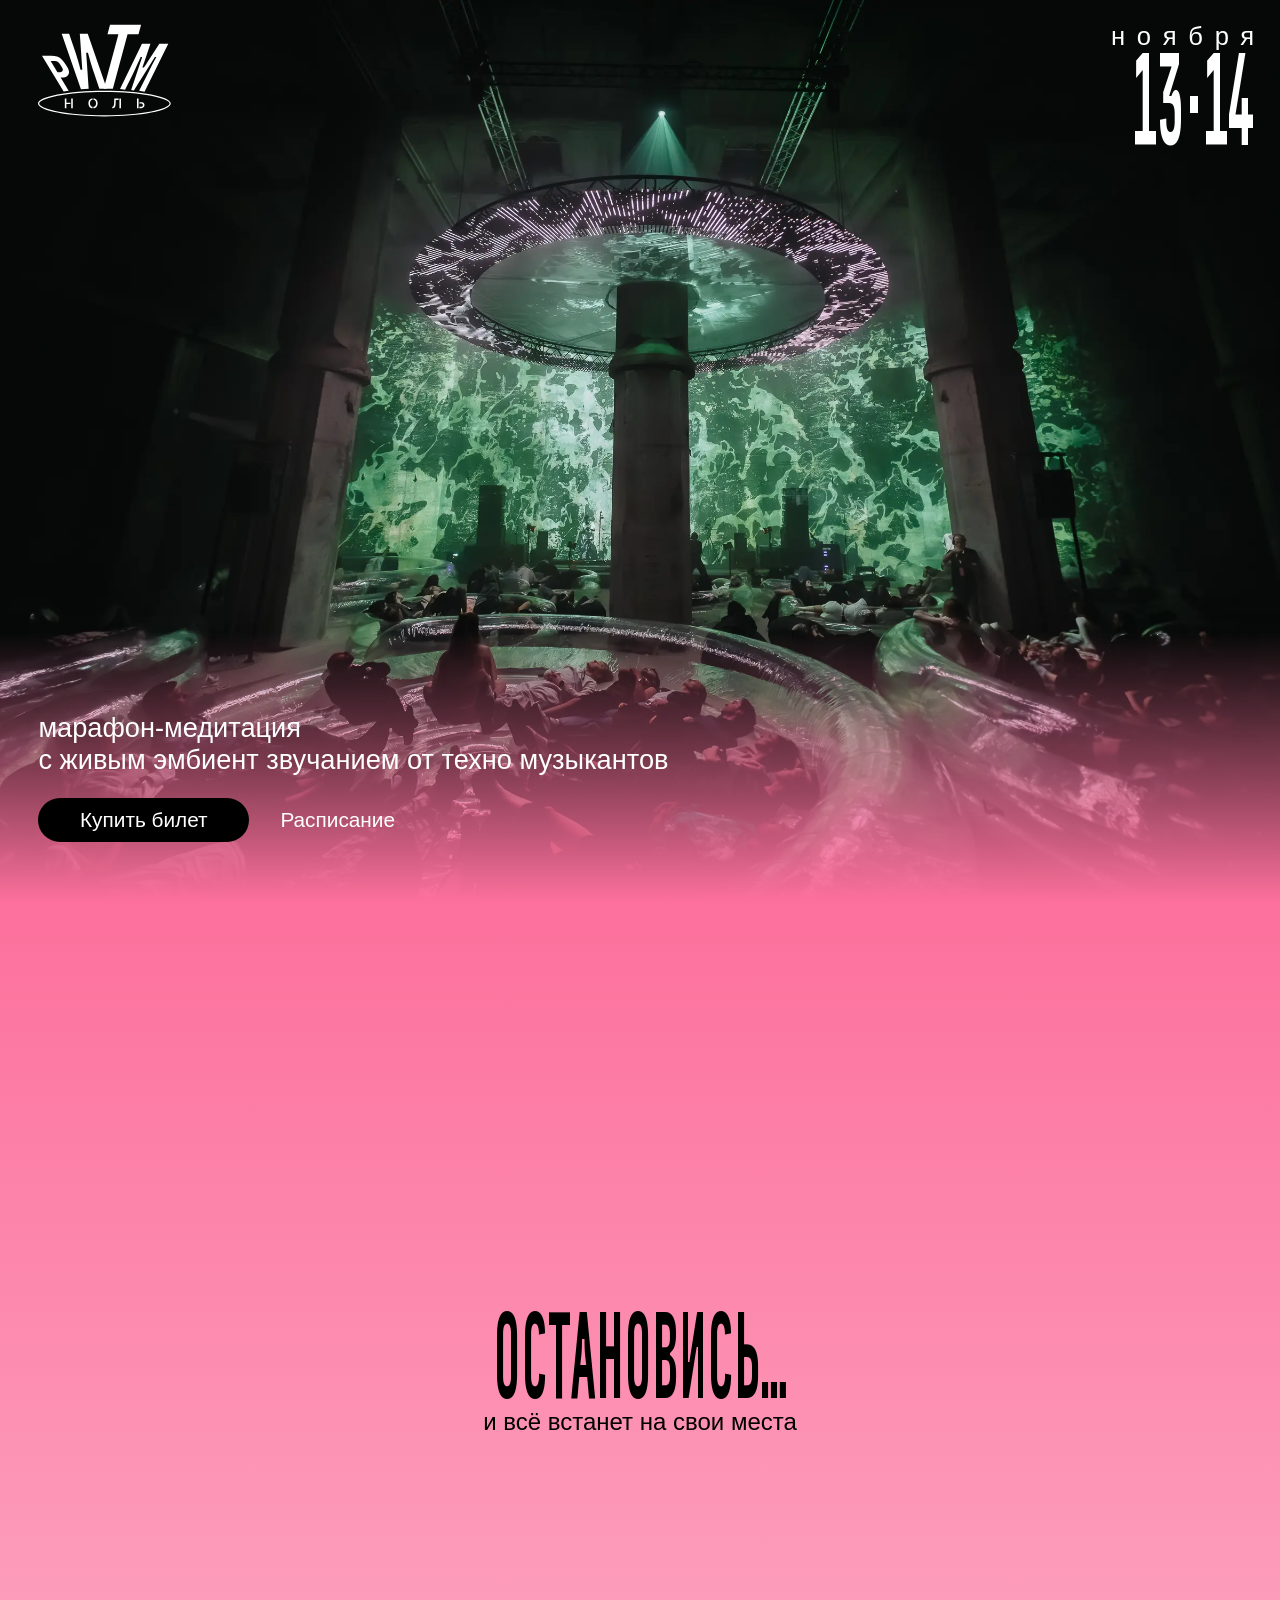
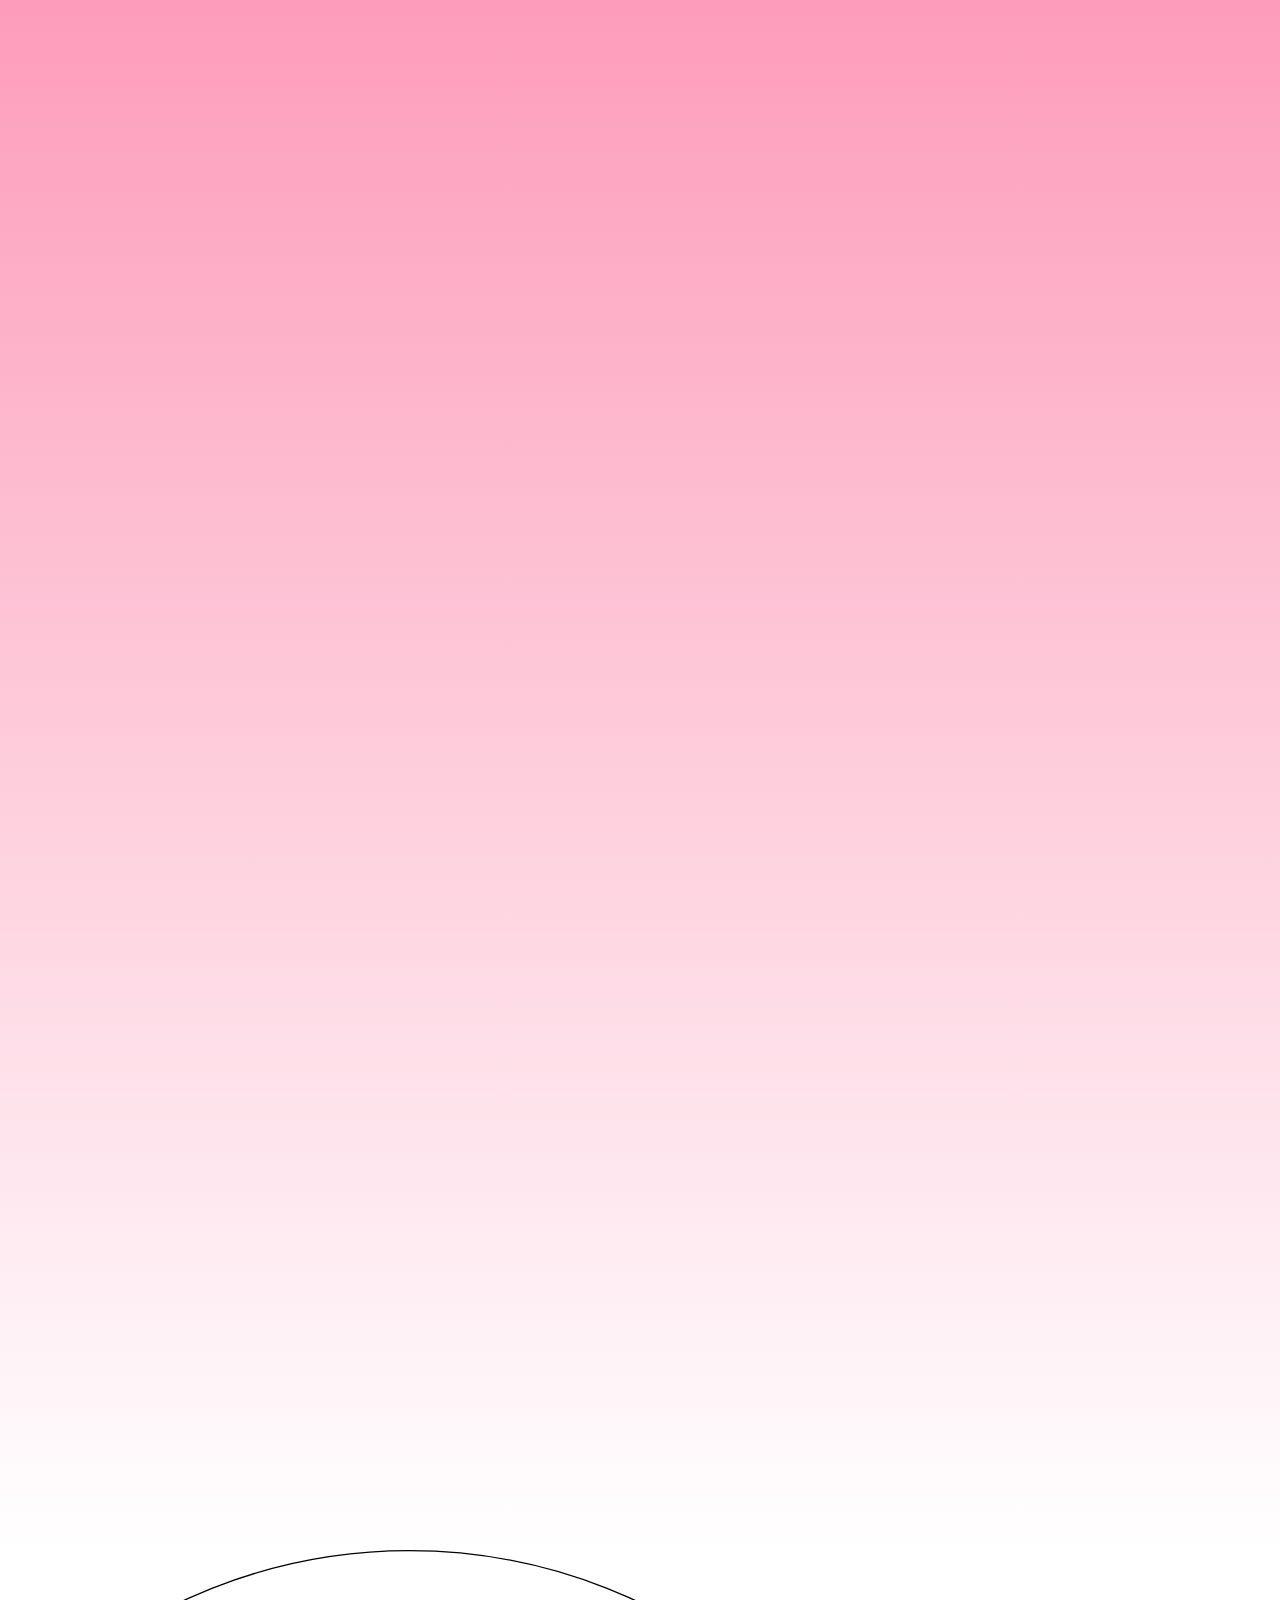
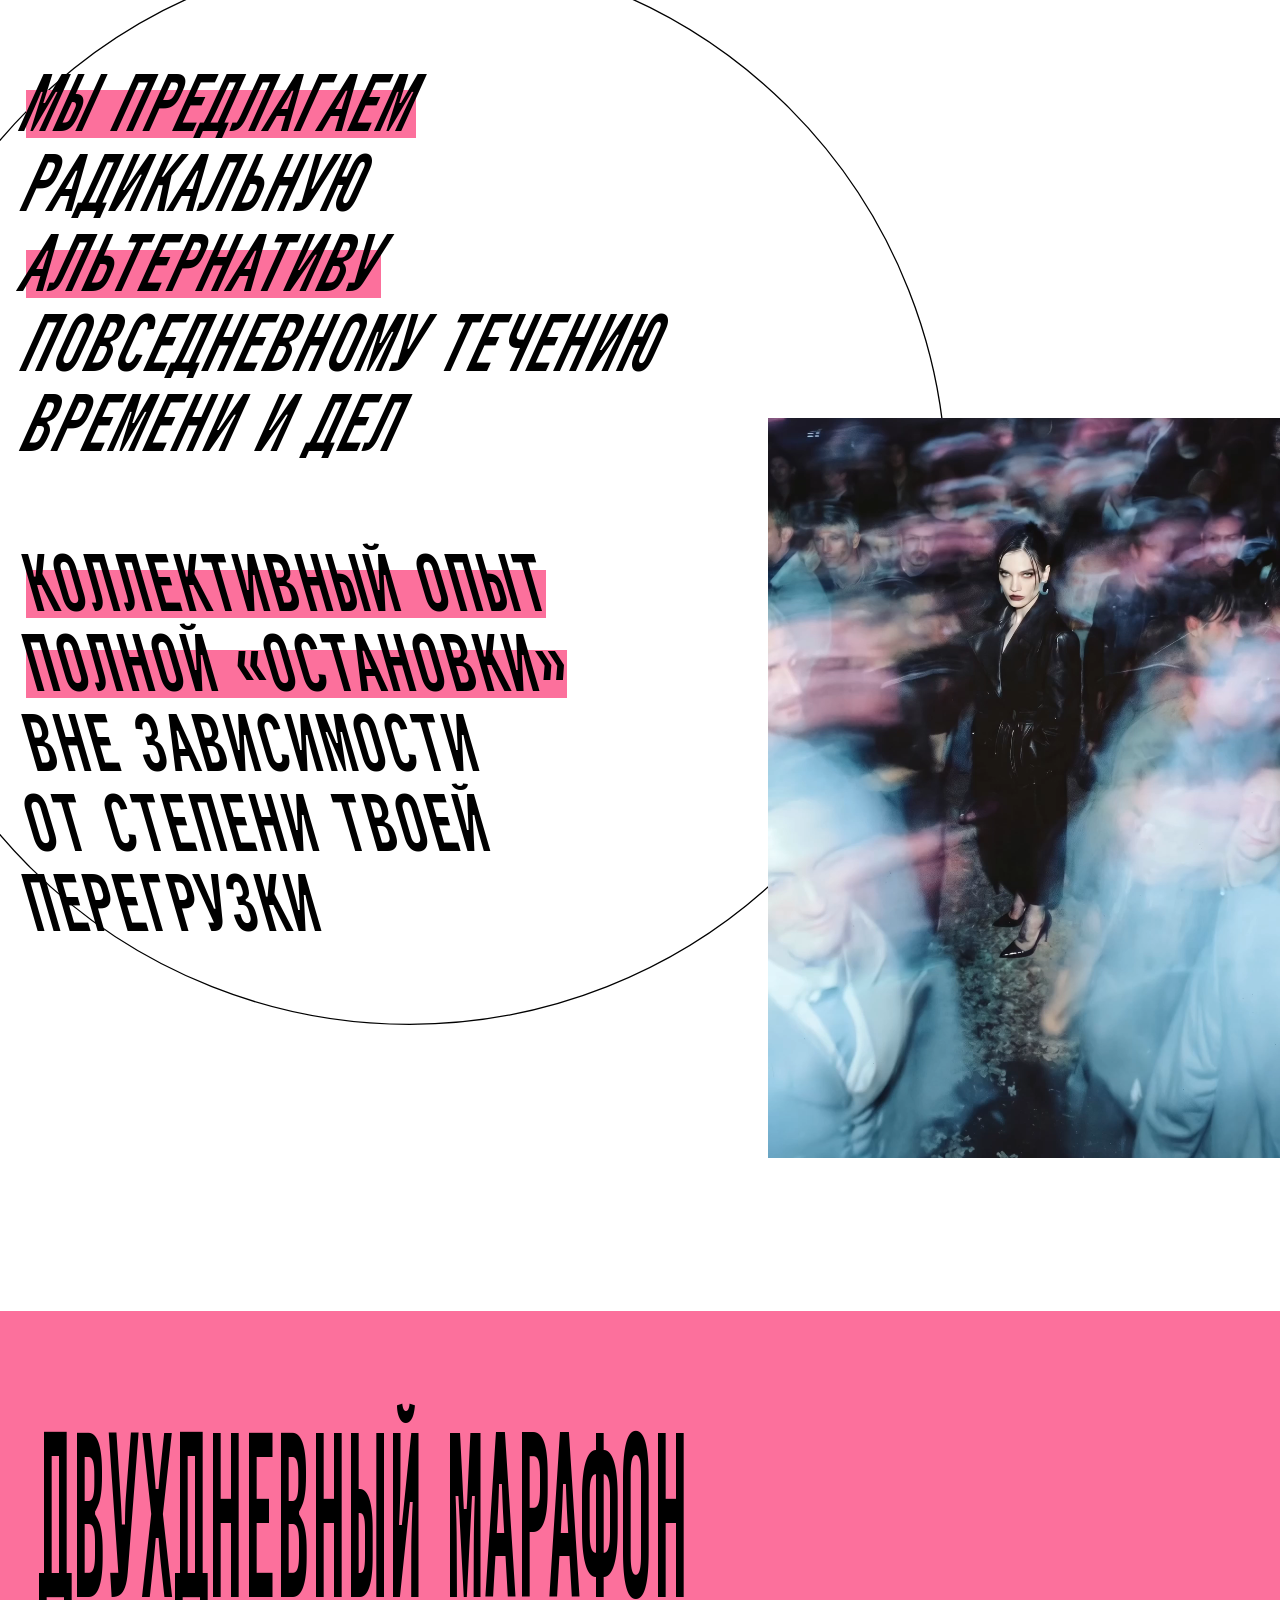
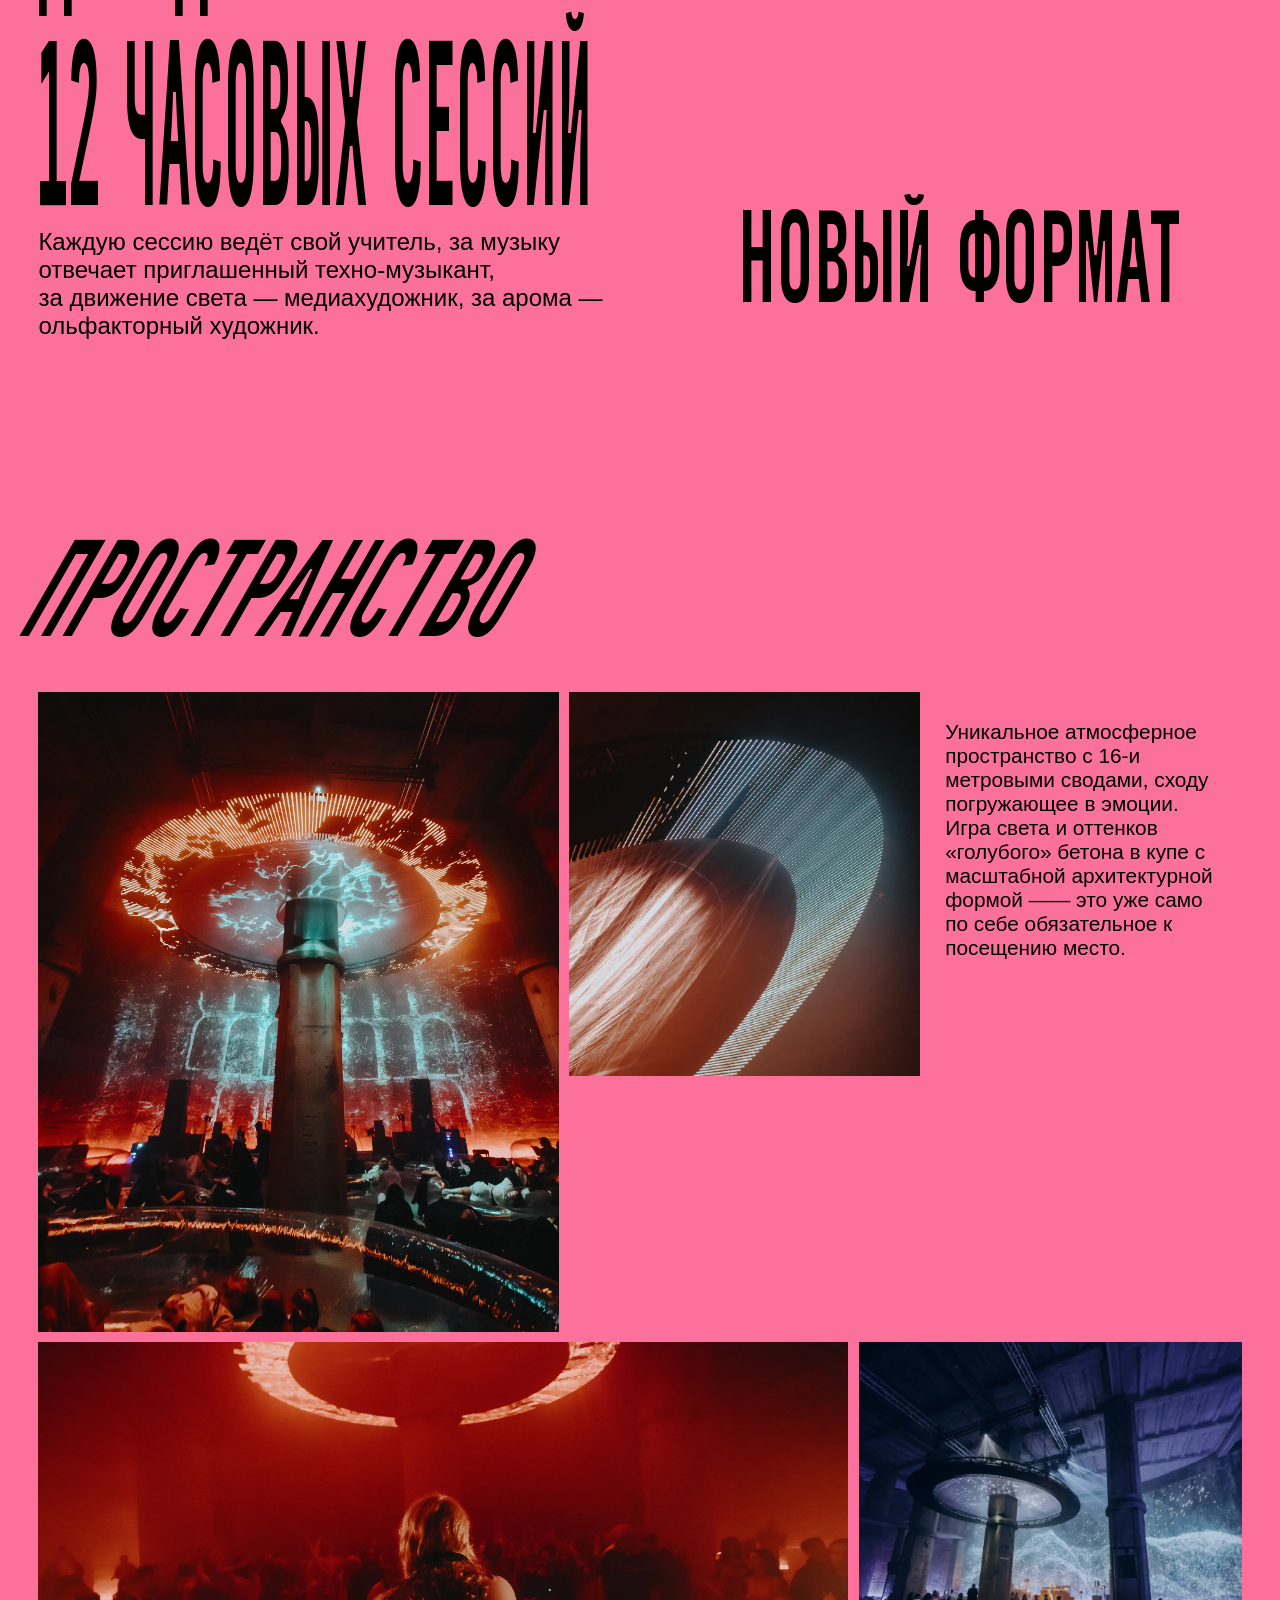
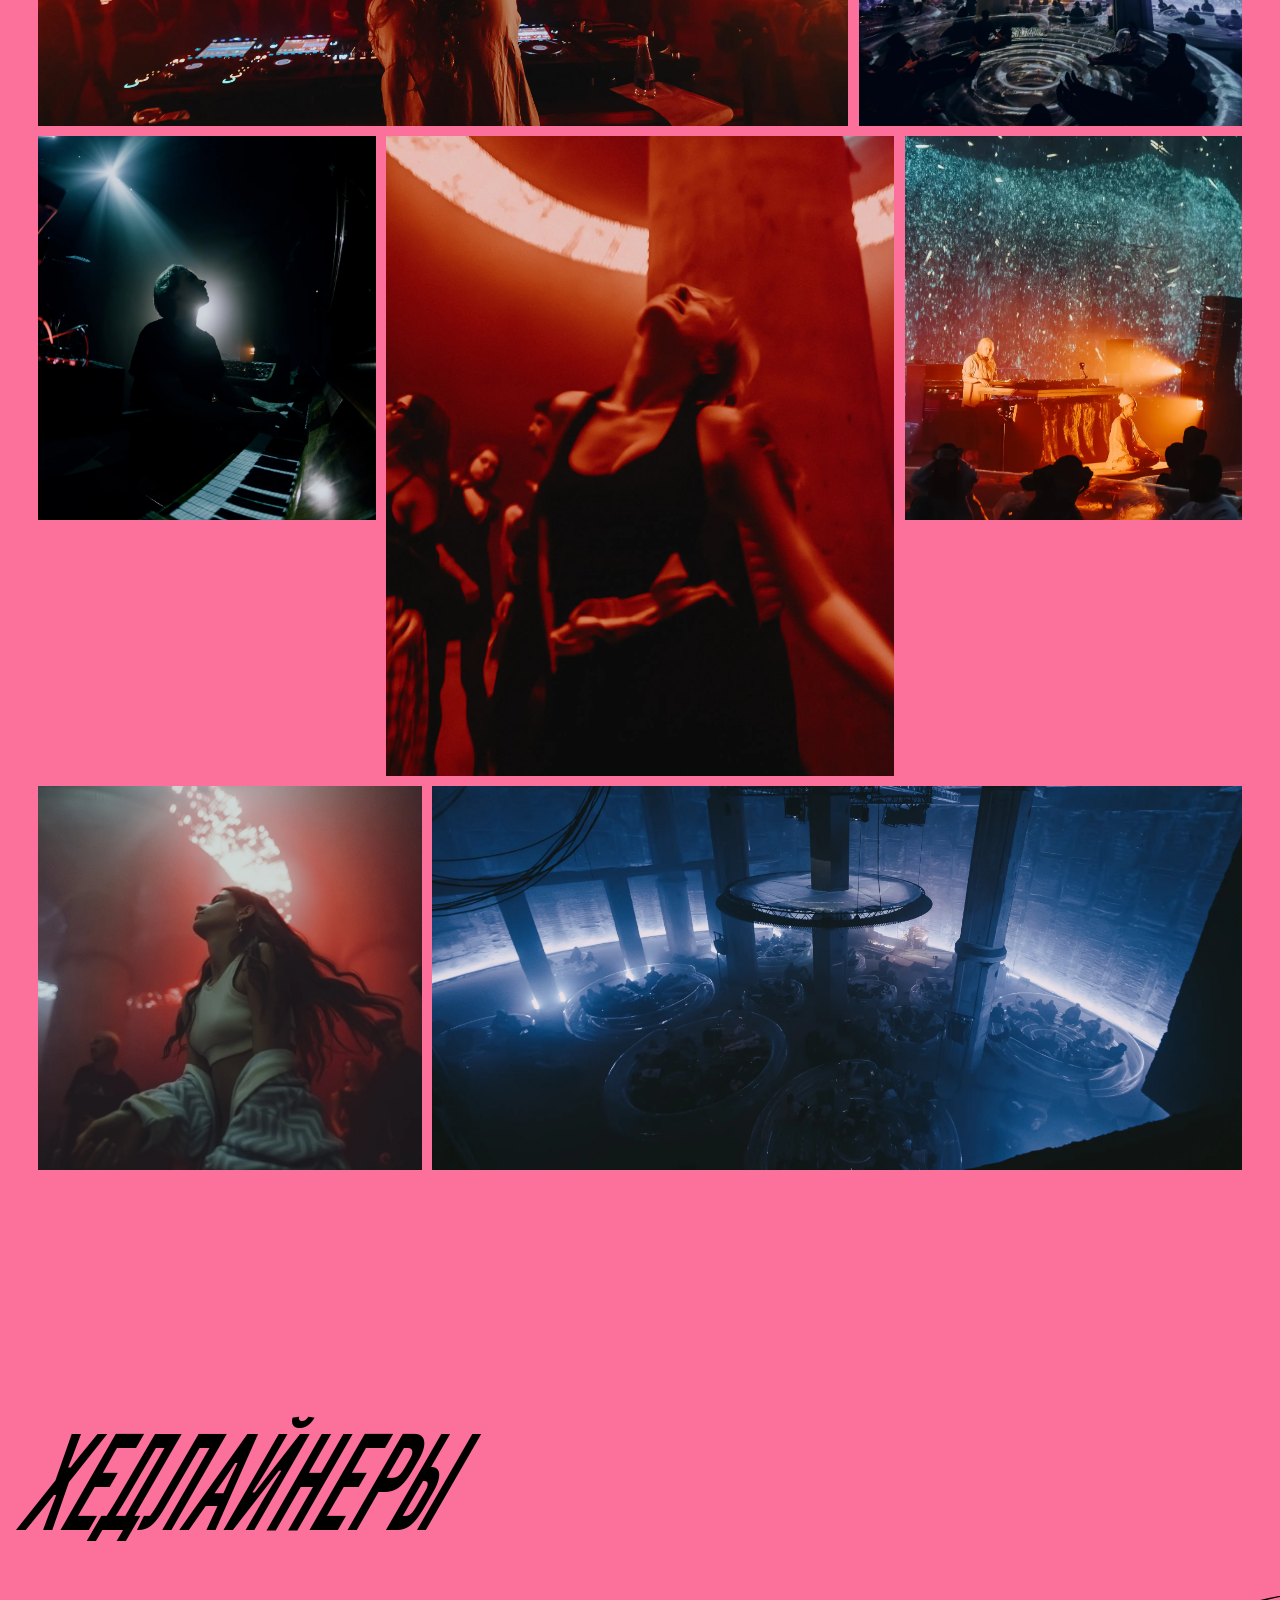
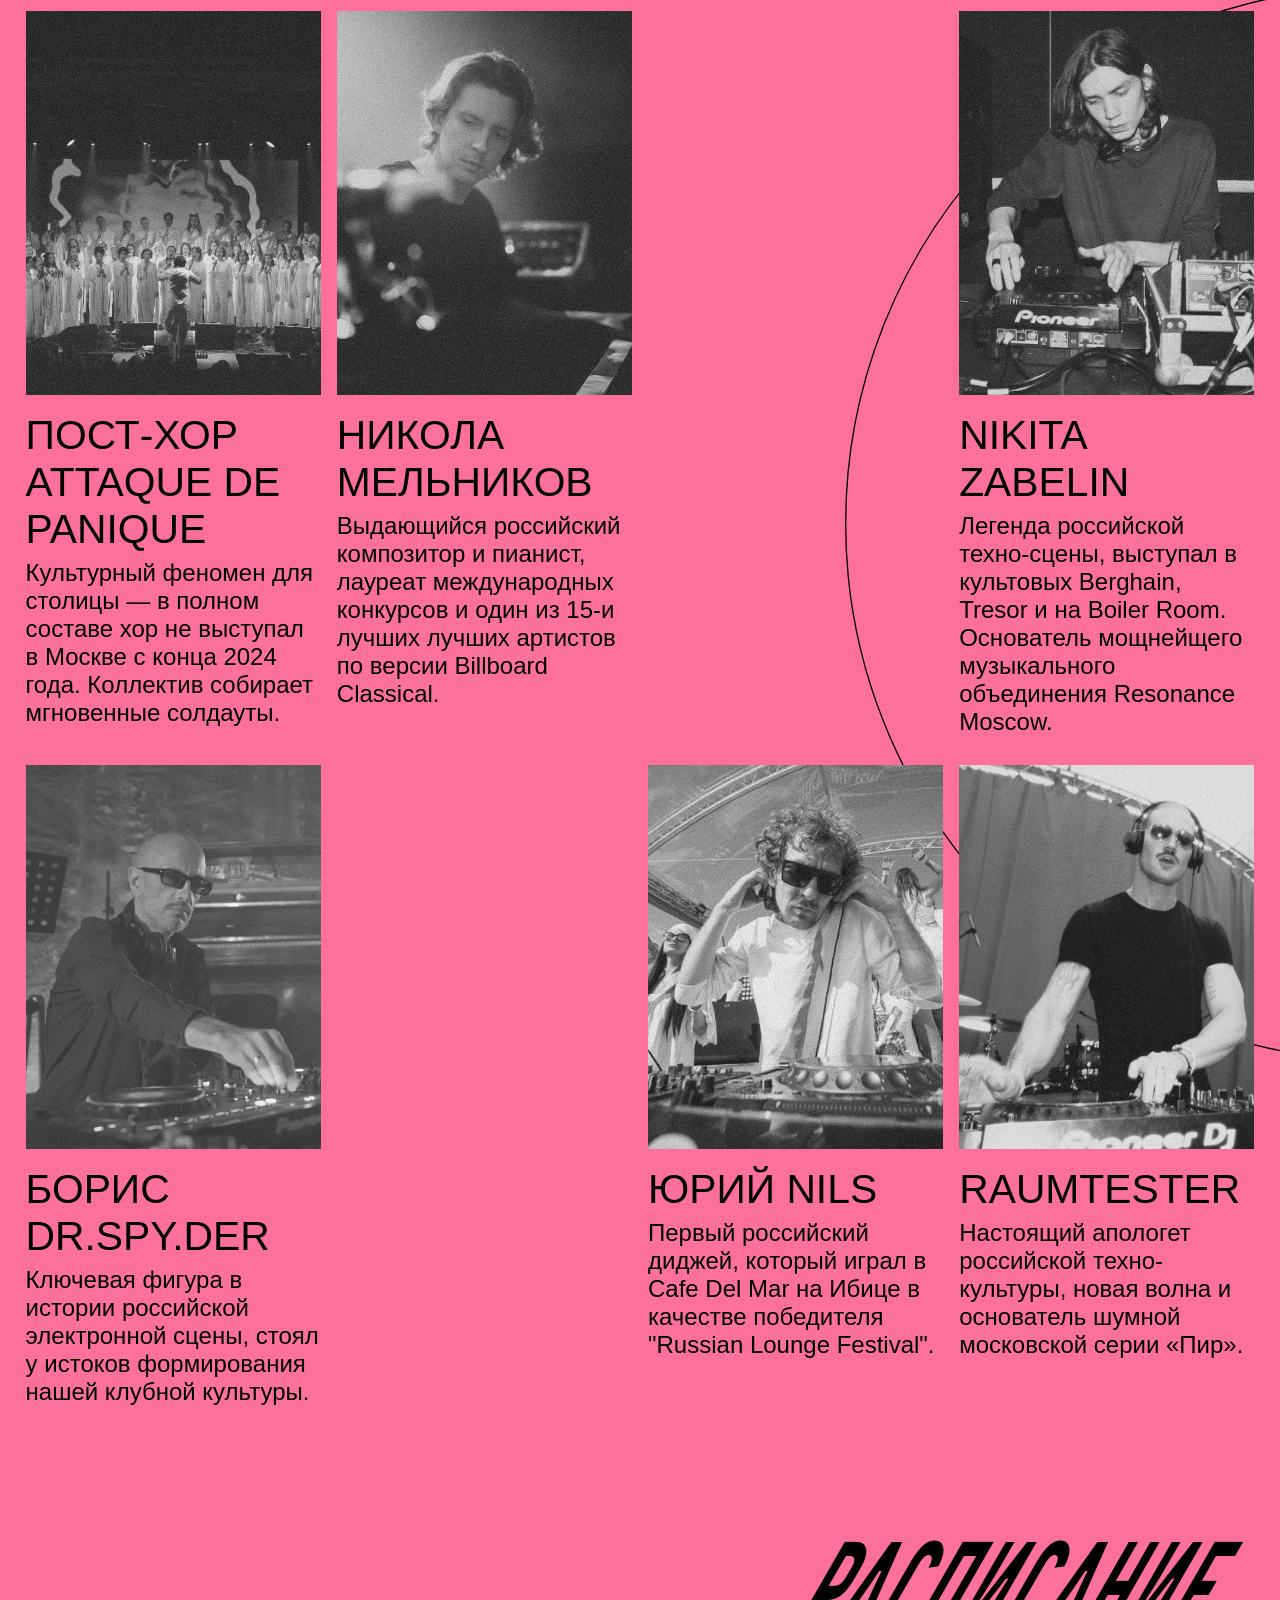
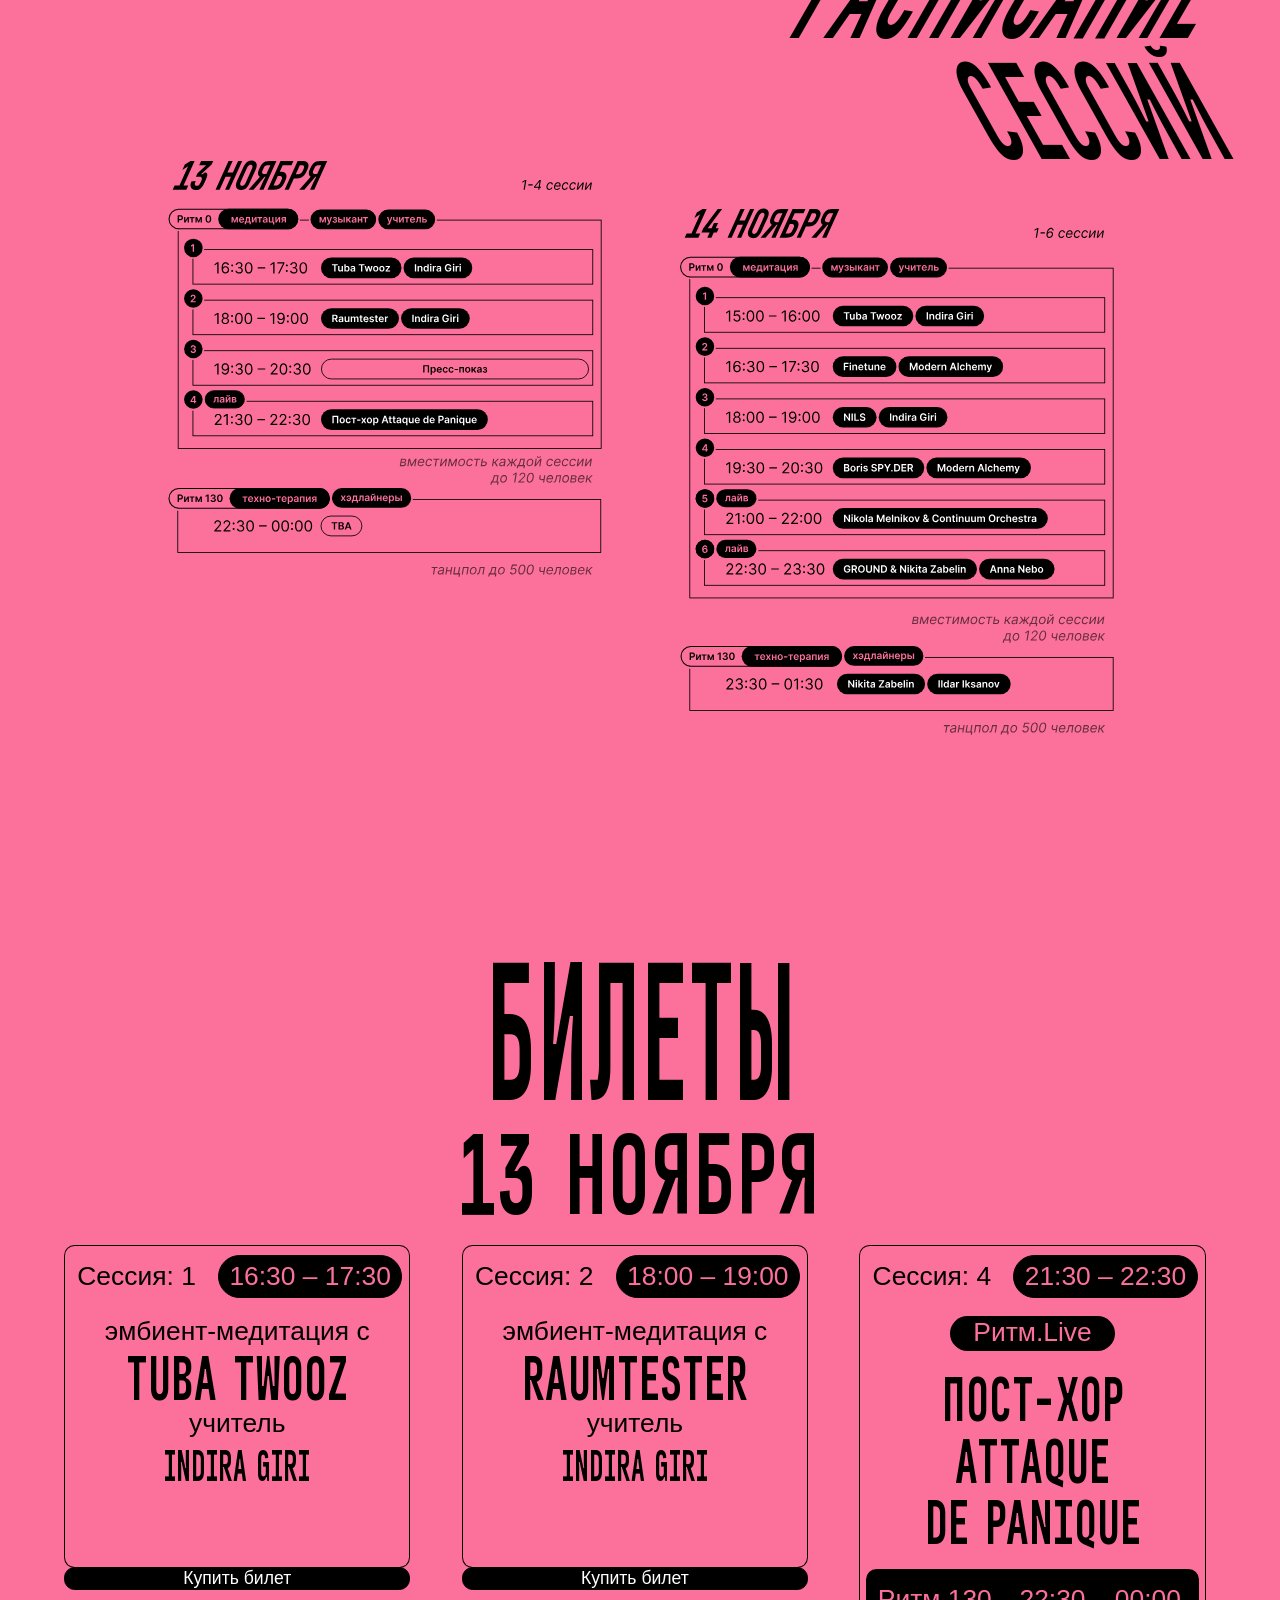
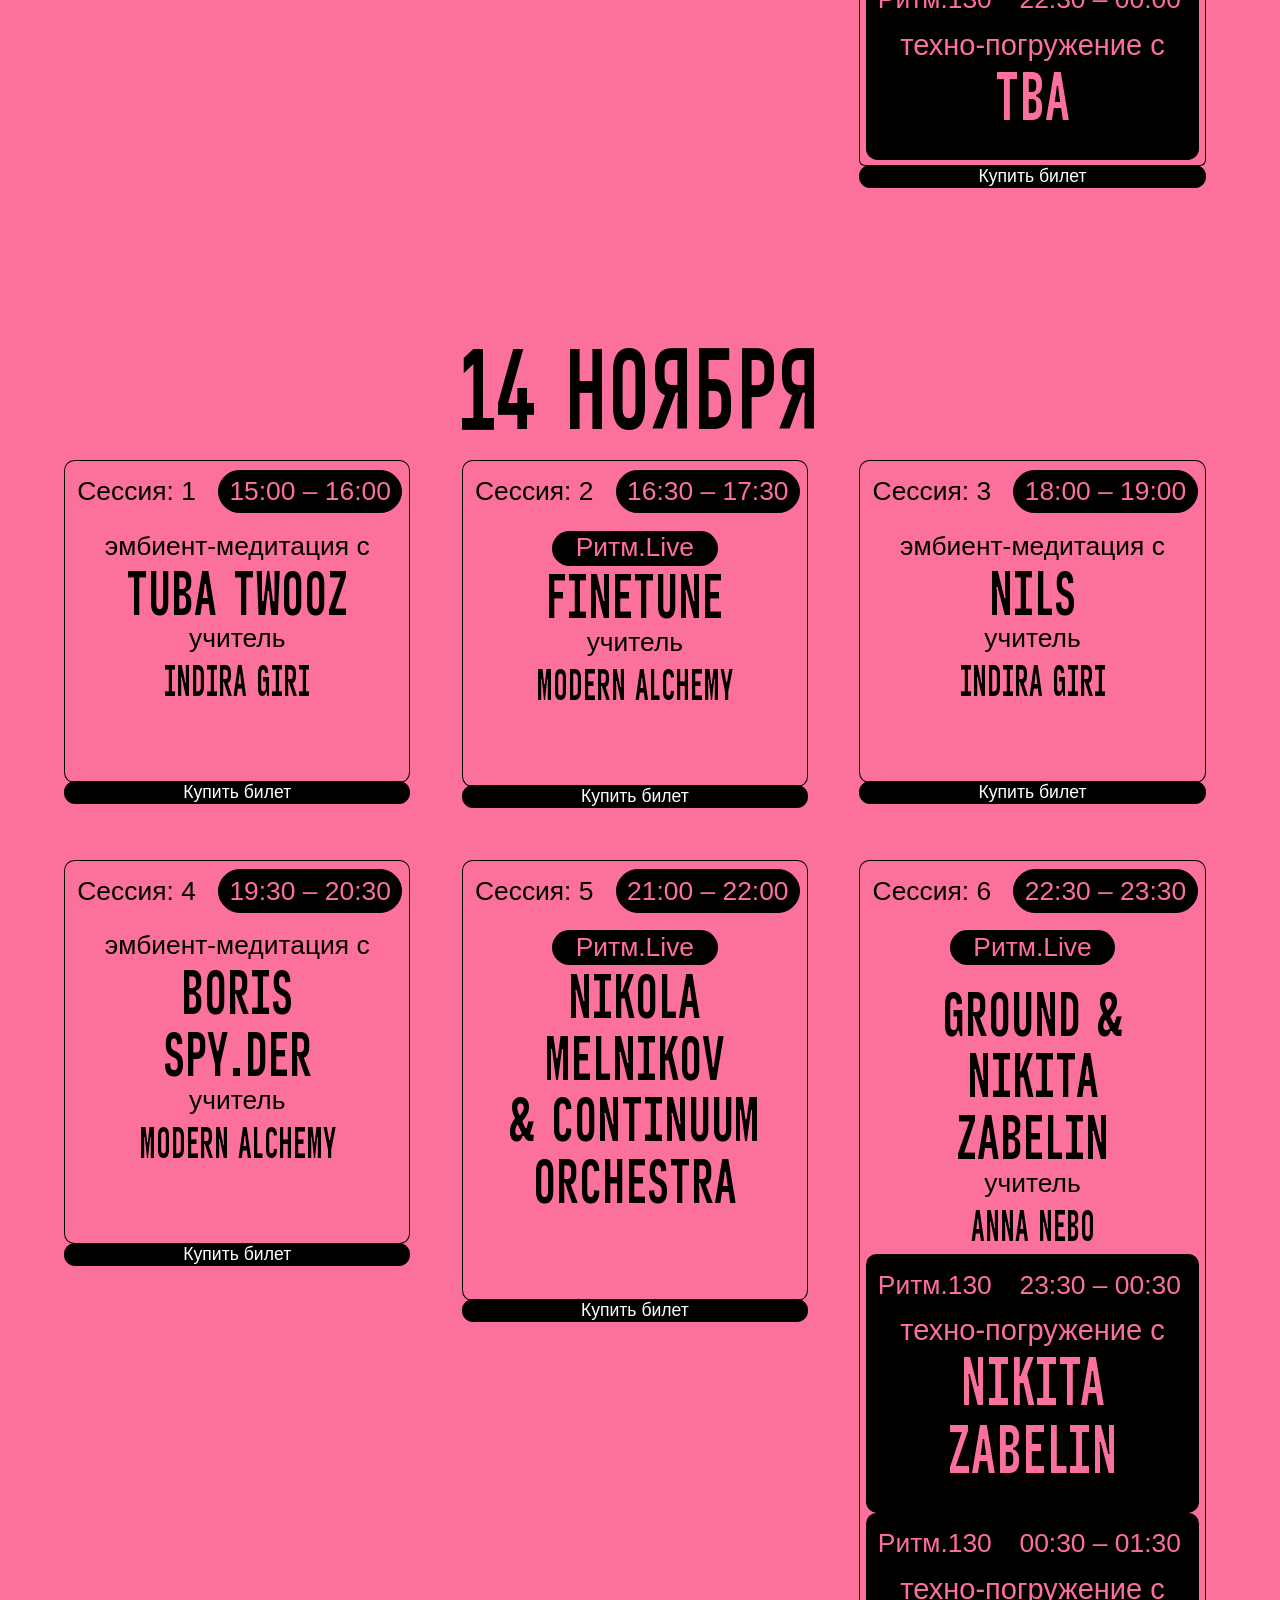
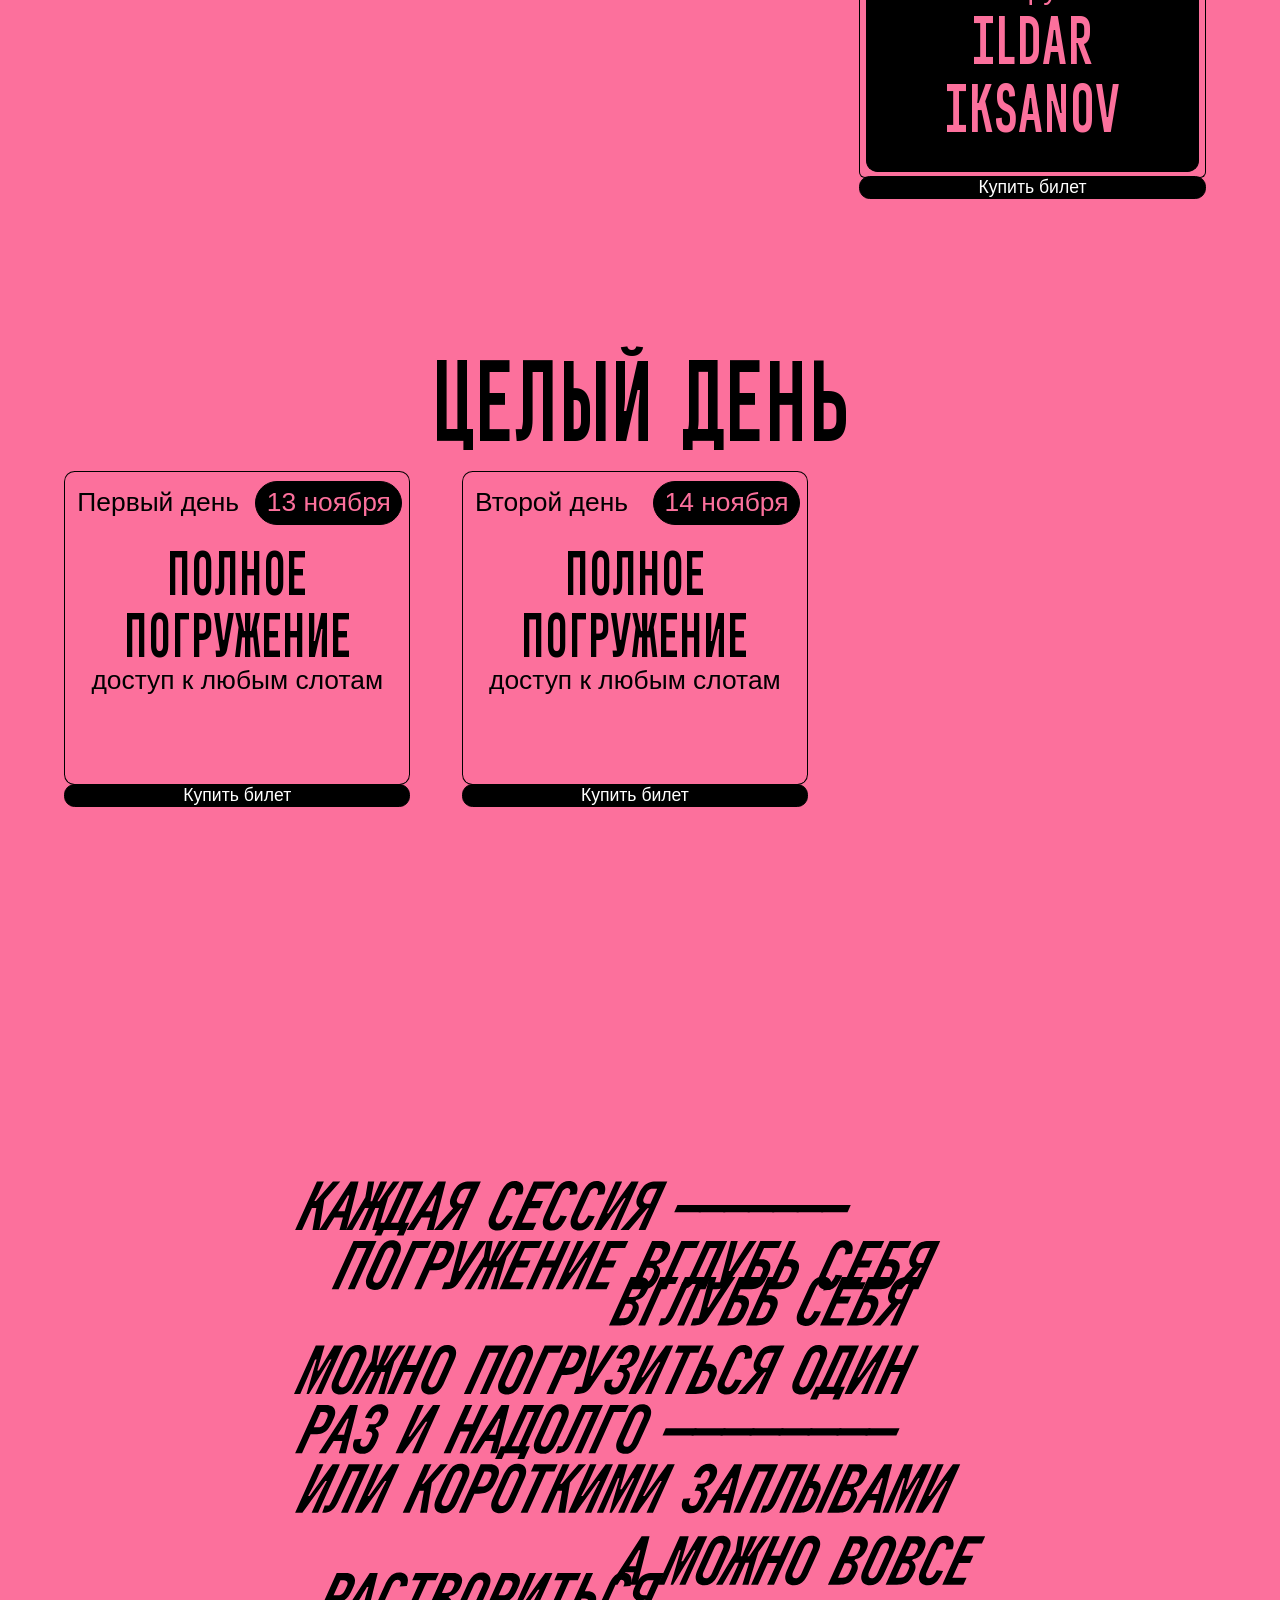
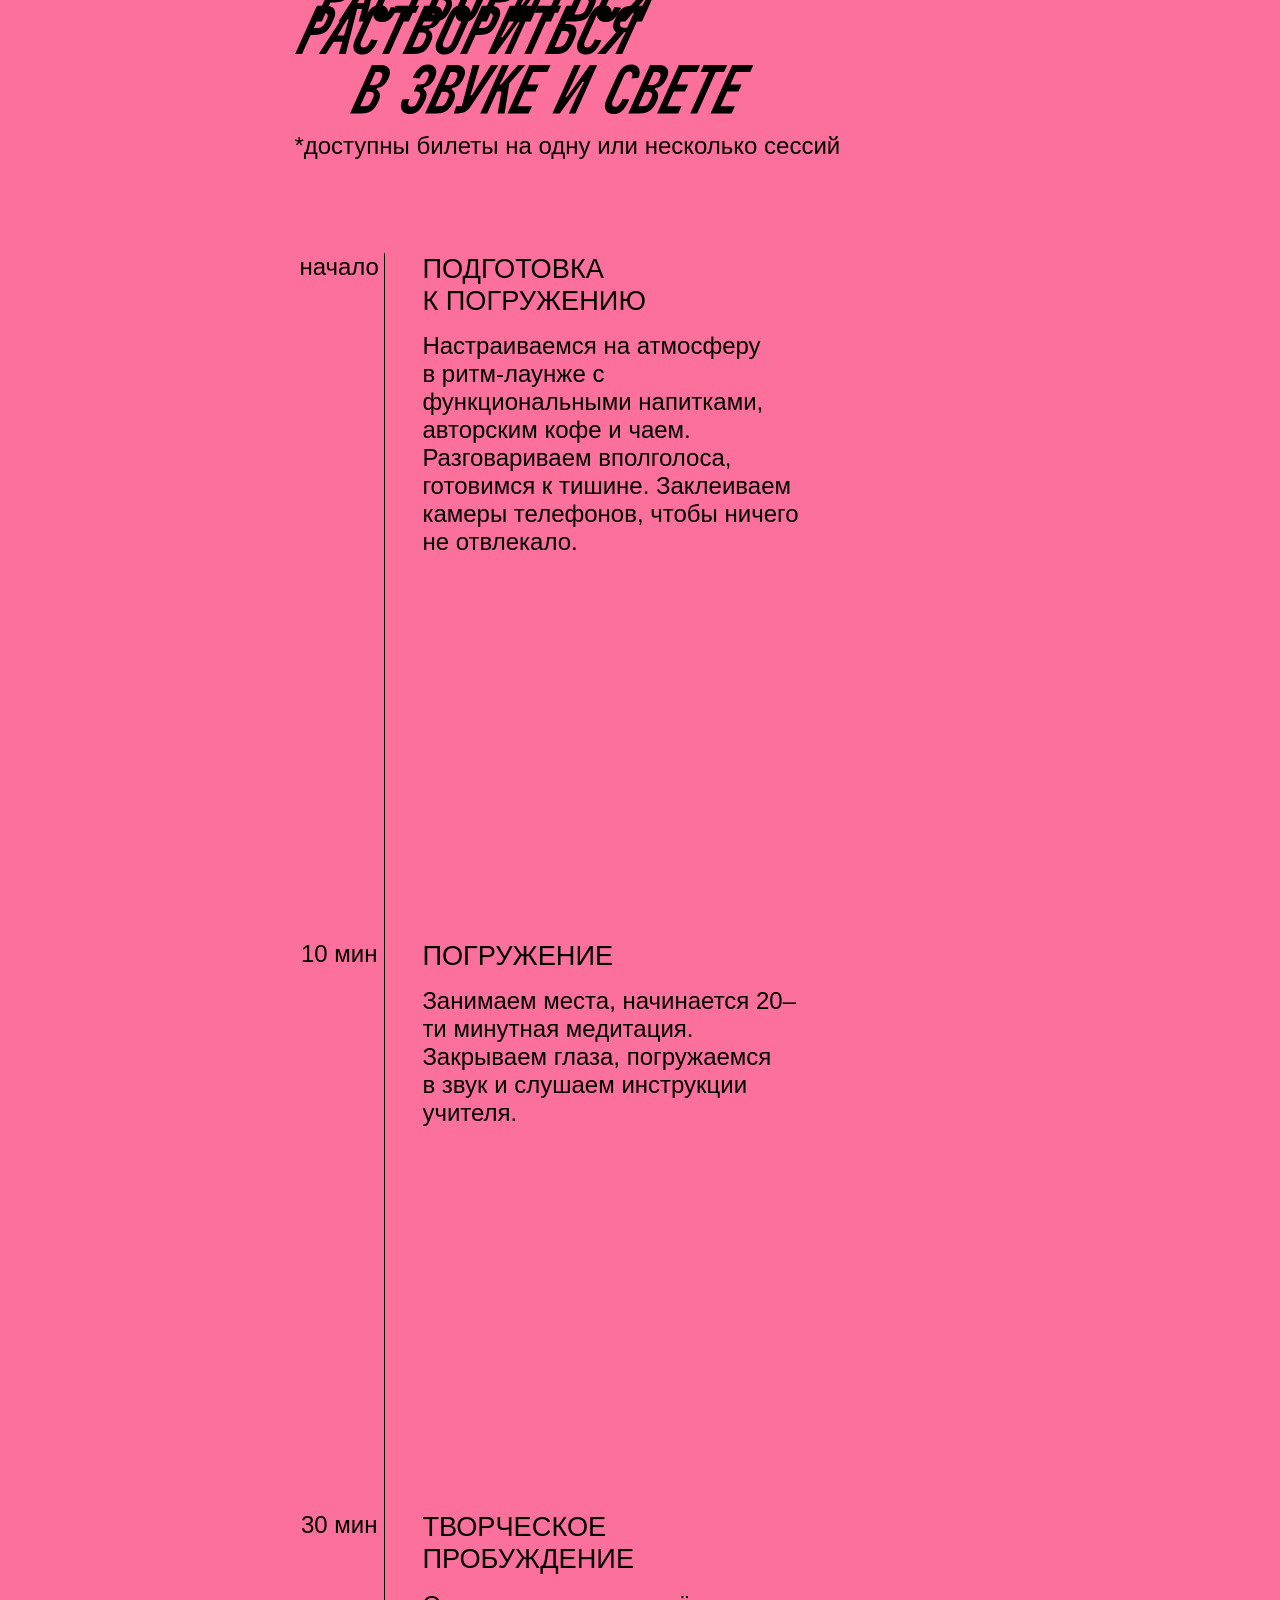
==== commit a232d055: "add partners" ====
--- a/static/index.html
+++ b/static/index.html
@@ -12,7 +12,7 @@
         <meta   name="description"  content="Ум волнуется раз, душа волнуется два, тело волнуется три — Замри">
 
         <!-- conect-file -->
-        <link   href="style.css?v=8" rel="stylesheet" type="text/css" />
+        <link   href="style.css?v=10" rel="stylesheet" type="text/css" />
         <script src="script.js?v=8" defer></script>
 
         <!-- Yandex.Metrika counter -->
@@ -25,16 +25,33 @@
             })(window, document,'script','https://mc.yandex.ru/metrika/tag.js?id=109026726', 'ym');
 
             ym(109026726, 'init', {ssr:true, webvisor:true, clickmap:true, ecommerce:"dataLayer", referrer: document.referrer, url: location.href, accurateTrackBounce:true, trackLinks:true});
+            ym(113841242, 'init', {ssr:true, webvisor:true, clickmap:true, ecommerce:"dataLayer", referrer: document.referrer, url: location.href, accurateTrackBounce:true, trackLinks:true});
         </script>
-        <noscript><div><img src="https://mc.yandex.ru/watch/109026726" style="position:absolute; left:-9999px;" alt="" /></div></noscript>
+        <noscript><div>
+            <img src="https://mc.yandex.ru/watch/109026726" style="position:absolute; left:-9999px;" alt="" />
+            <img src="https://mc.yandex.ru/watch/113841242" style="position:absolute; left:-9999px;" alt="" />
+        </div></noscript>
         <!-- /Yandex.Metrika counter -->
+
+        <!-- Top.Mail.Ru counter -->
+        <script type="text/javascript">
+            var _tmr = window._tmr || (window._tmr = []);
+            _tmr.push({id: "3809596", type: "pageView", start: (new Date()).getTime(), pid: "USER_ID"});
+            (function (d, w, id) {
+                if (d.getElementById(id)) return;
+                var ts = d.createElement("script"); ts.type = "text/javascript"; ts.async = true; ts.id = id;
+                ts.src = "https://top-fwz1.mail.ru/js/code.js";
+                var f = function () {var s = d.getElementsByTagName("script")[0]; s.parentNode.insertBefore(ts, s);};
+                if (w.opera == "[object Opera]") { d.addEventListener("DOMContentLoaded", f, false); } else { f(); }
+            })(document, window, "tmr-code");
+        </script>
+        <noscript><div><img src="https://top-fwz1.mail.ru/counter?id=3809596;js=na" style="position:absolute;left:-9999px;" alt="Top.Mail.Ru" /></div></noscript>
+        <!-- /Top.Mail.Ru counter -->
     
         <title>Ритм Ноль</title>
     </head>
     <body>
-
         <main>
-
             <section class="cover"> <!-- обложка -->
                 <h1 class="hide">Ритм Ноль</h1>
                 <p class="hide">ум волнуется раз, душа волнуется два, тело волнуется три, замри </p>
@@ -493,8 +510,8 @@
                             <path id="5_3" d="M62.6193 839.239C61.483 839.239 60.4659 839.026 59.5682 838.599C58.6705 838.168 57.9574 837.577 57.429 836.827C56.9063 836.077 56.6278 835.219 56.5938 834.253H59.6619C59.7188 834.969 60.0284 835.554 60.5909 836.009C61.1534 836.457 61.8295 836.682 62.6193 836.682C63.2386 836.682 63.7898 836.54 64.2727 836.256C64.7557 835.972 65.1364 835.577 65.4148 835.071C65.6932 834.565 65.8295 833.989 65.8239 833.341C65.8295 832.682 65.6903 832.097 65.4062 831.585C65.1222 831.074 64.733 830.673 64.2386 830.384C63.7443 830.088 63.1761 829.94 62.5341 829.94C62.0114 829.935 61.4972 830.031 60.9915 830.23C60.4858 830.429 60.0852 830.69 59.7898 831.014L56.9347 830.545L57.8466 821.545H67.9716V824.188H60.4631L59.9602 828.815H60.0625C60.3864 828.435 60.8438 828.119 61.4347 827.869C62.0256 827.614 62.6733 827.486 63.3778 827.486C64.4347 827.486 65.3778 827.736 66.2074 828.236C67.0369 828.73 67.6903 829.412 68.1676 830.281C68.6449 831.151 68.8835 832.145 68.8835 833.264C68.8835 834.418 68.6165 835.446 68.0824 836.349C67.554 837.247 66.8182 837.955 65.875 838.472C64.9375 838.983 63.8523 839.239 62.6193 839.239Z" fill="#FC709C"/>
                             </g>
                             <g id="card-1_9">
-                            <rect x="366" y="853" width="209" height="49" rx="24.5" fill="black"/>
-                            <path id="Nikita Zabelin_2" d="M407.065 868.545V886H404.253L396.028 874.111H395.884V886H392.722V868.545H395.551L403.767 880.443H403.92V868.545H407.065ZM410.374 886V872.909H413.46V886H410.374ZM411.925 871.051C411.437 871.051 411.016 870.889 410.664 870.565C410.312 870.236 410.136 869.841 410.136 869.381C410.136 868.915 410.312 868.52 410.664 868.196C411.016 867.866 411.437 867.702 411.925 867.702C412.42 867.702 412.84 867.866 413.187 868.196C413.539 868.52 413.715 868.915 413.715 869.381C413.715 869.841 413.539 870.236 413.187 870.565C412.84 870.889 412.42 871.051 411.925 871.051ZM419.445 881.892L419.436 878.168H419.93L424.635 872.909H428.24L422.453 879.352H421.814L419.445 881.892ZM416.632 886V868.545H419.717V886H416.632ZM424.848 886L420.587 880.043L422.666 877.869L428.538 886H424.848ZM430.296 886V872.909H433.381V886H430.296ZM431.847 871.051C431.359 871.051 430.938 870.889 430.586 870.565C430.234 870.236 430.058 869.841 430.058 869.381C430.058 868.915 430.234 868.52 430.586 868.196C430.938 867.866 431.359 867.702 431.847 867.702C432.342 867.702 432.762 867.866 433.109 868.196C433.461 868.52 433.637 868.915 433.637 869.381C433.637 869.841 433.461 870.236 433.109 870.565C432.762 870.889 432.342 871.051 431.847 871.051ZM443.091 872.909V875.295H435.565V872.909H443.091ZM437.423 869.773H440.509V882.062C440.509 882.477 440.571 882.795 440.696 883.017C440.827 883.233 440.997 883.381 441.207 883.46C441.418 883.54 441.651 883.58 441.906 883.58C442.099 883.58 442.276 883.565 442.435 883.537C442.599 883.509 442.724 883.483 442.81 883.46L443.33 885.872C443.165 885.929 442.929 885.991 442.622 886.06C442.321 886.128 441.952 886.168 441.514 886.179C440.741 886.202 440.045 886.085 439.426 885.83C438.807 885.568 438.315 885.165 437.952 884.619C437.594 884.074 437.418 883.392 437.423 882.574V869.773ZM449.438 886.264C448.609 886.264 447.862 886.116 447.197 885.821C446.538 885.52 446.015 885.077 445.629 884.491C445.248 883.906 445.058 883.185 445.058 882.327C445.058 881.588 445.194 880.977 445.467 880.494C445.739 880.011 446.112 879.625 446.583 879.335C447.055 879.045 447.586 878.827 448.177 878.679C448.773 878.526 449.39 878.415 450.026 878.347C450.793 878.267 451.415 878.196 451.893 878.134C452.37 878.065 452.717 877.963 452.933 877.827C453.154 877.685 453.265 877.466 453.265 877.17V877.119C453.265 876.477 453.075 875.98 452.694 875.628C452.313 875.276 451.765 875.099 451.049 875.099C450.293 875.099 449.694 875.264 449.251 875.594C448.813 875.923 448.518 876.312 448.364 876.761L445.484 876.352C445.711 875.557 446.086 874.892 446.609 874.358C447.131 873.818 447.771 873.415 448.526 873.148C449.282 872.875 450.117 872.739 451.032 872.739C451.663 872.739 452.29 872.812 452.915 872.96C453.54 873.108 454.112 873.352 454.629 873.693C455.146 874.028 455.56 874.486 455.873 875.065C456.191 875.645 456.35 876.369 456.35 877.239V886H453.384V884.202H453.282C453.094 884.565 452.83 884.906 452.489 885.224C452.154 885.537 451.731 885.79 451.219 885.983C450.714 886.17 450.12 886.264 449.438 886.264ZM450.239 883.997C450.859 883.997 451.396 883.875 451.85 883.631C452.305 883.381 452.654 883.051 452.898 882.642C453.148 882.233 453.273 881.787 453.273 881.304V879.761C453.177 879.841 453.012 879.915 452.779 879.983C452.552 880.051 452.296 880.111 452.012 880.162C451.728 880.213 451.447 880.259 451.168 880.298C450.89 880.338 450.648 880.372 450.444 880.401C449.984 880.463 449.572 880.565 449.208 880.707C448.844 880.849 448.558 881.048 448.347 881.304C448.137 881.554 448.032 881.878 448.032 882.276C448.032 882.844 448.239 883.273 448.654 883.562C449.069 883.852 449.597 883.997 450.239 883.997ZM465.218 886V884.031L474.167 871.196H465.167V868.545H478.087V870.514L469.147 883.349H478.138V886H465.218ZM484.829 886.264C483.999 886.264 483.252 886.116 482.587 885.821C481.928 885.52 481.406 885.077 481.019 884.491C480.638 883.906 480.448 883.185 480.448 882.327C480.448 881.588 480.585 880.977 480.857 880.494C481.13 880.011 481.502 879.625 481.974 879.335C482.445 879.045 482.977 878.827 483.567 878.679C484.164 878.526 484.781 878.415 485.417 878.347C486.184 878.267 486.806 878.196 487.283 878.134C487.761 878.065 488.107 877.963 488.323 877.827C488.545 877.685 488.656 877.466 488.656 877.17V877.119C488.656 876.477 488.465 875.98 488.085 875.628C487.704 875.276 487.156 875.099 486.44 875.099C485.684 875.099 485.085 875.264 484.641 875.594C484.204 875.923 483.908 876.312 483.755 876.761L480.874 876.352C481.102 875.557 481.477 874.892 481.999 874.358C482.522 873.818 483.161 873.415 483.917 873.148C484.673 872.875 485.508 872.739 486.423 872.739C487.053 872.739 487.681 872.812 488.306 872.96C488.931 873.108 489.502 873.352 490.019 873.693C490.536 874.028 490.951 874.486 491.263 875.065C491.582 875.645 491.741 876.369 491.741 877.239V886H488.775V884.202H488.673C488.485 884.565 488.221 884.906 487.88 885.224C487.545 885.537 487.121 885.79 486.61 885.983C486.104 886.17 485.511 886.264 484.829 886.264ZM485.63 883.997C486.249 883.997 486.786 883.875 487.241 883.631C487.695 883.381 488.045 883.051 488.289 882.642C488.539 882.233 488.664 881.787 488.664 881.304V879.761C488.567 879.841 488.403 879.915 488.17 879.983C487.942 880.051 487.687 880.111 487.403 880.162C487.119 880.213 486.837 880.259 486.559 880.298C486.281 880.338 486.039 880.372 485.835 880.401C485.374 880.463 484.962 880.565 484.599 880.707C484.235 880.849 483.948 881.048 483.738 881.304C483.528 881.554 483.423 881.878 483.423 882.276C483.423 882.844 483.63 883.273 484.045 883.562C484.46 883.852 484.988 883.997 485.63 883.997ZM494.979 886V868.545H498.065V875.074H498.192C498.352 874.756 498.576 874.418 498.866 874.06C499.156 873.696 499.548 873.386 500.042 873.131C500.536 872.869 501.167 872.739 501.934 872.739C502.945 872.739 503.857 872.997 504.67 873.514C505.488 874.026 506.136 874.784 506.613 875.79C507.096 876.79 507.337 878.017 507.337 879.472C507.337 880.909 507.102 882.131 506.63 883.136C506.158 884.142 505.516 884.909 504.704 885.438C503.891 885.966 502.971 886.23 501.942 886.23C501.192 886.23 500.57 886.105 500.076 885.855C499.582 885.605 499.184 885.304 498.883 884.952C498.587 884.594 498.357 884.256 498.192 883.938H498.013V886H494.979ZM498.005 879.455C498.005 880.301 498.124 881.043 498.363 881.679C498.607 882.315 498.957 882.812 499.411 883.17C499.871 883.523 500.428 883.699 501.082 883.699C501.763 883.699 502.335 883.517 502.795 883.153C503.255 882.784 503.602 882.281 503.835 881.645C504.073 881.003 504.192 880.273 504.192 879.455C504.192 878.642 504.076 877.92 503.843 877.29C503.61 876.659 503.263 876.165 502.803 875.807C502.343 875.449 501.769 875.27 501.082 875.27C500.423 875.27 499.863 875.443 499.403 875.79C498.942 876.136 498.593 876.622 498.354 877.247C498.121 877.872 498.005 878.608 498.005 879.455ZM515.756 886.256C514.443 886.256 513.31 885.983 512.355 885.438C511.406 884.886 510.676 884.108 510.165 883.102C509.653 882.091 509.398 880.901 509.398 879.531C509.398 878.185 509.653 877.003 510.165 875.986C510.682 874.963 511.403 874.168 512.33 873.599C513.256 873.026 514.344 872.739 515.594 872.739C516.401 872.739 517.162 872.869 517.878 873.131C518.599 873.386 519.236 873.784 519.787 874.324C520.344 874.864 520.781 875.551 521.099 876.386C521.418 877.216 521.577 878.205 521.577 879.352V880.298H510.847V878.219H518.619C518.614 877.628 518.486 877.102 518.236 876.642C517.986 876.176 517.636 875.81 517.188 875.543C516.744 875.276 516.227 875.142 515.636 875.142C515.006 875.142 514.452 875.295 513.974 875.602C513.497 875.903 513.125 876.301 512.858 876.795C512.597 877.284 512.463 877.821 512.457 878.406V880.222C512.457 880.983 512.597 881.636 512.875 882.182C513.153 882.722 513.543 883.136 514.043 883.426C514.543 883.71 515.128 883.852 515.798 883.852C516.247 883.852 516.653 883.79 517.017 883.665C517.381 883.534 517.696 883.344 517.963 883.094C518.23 882.844 518.432 882.534 518.568 882.165L521.449 882.489C521.267 883.25 520.92 883.915 520.409 884.483C519.903 885.045 519.256 885.483 518.466 885.795C517.676 886.102 516.773 886.256 515.756 886.256ZM527.272 868.545V886H524.187V868.545H527.272ZM530.445 886V872.909H533.53V886H530.445ZM531.996 871.051C531.507 871.051 531.087 870.889 530.734 870.565C530.382 870.236 530.206 869.841 530.206 869.381C530.206 868.915 530.382 868.52 530.734 868.196C531.087 867.866 531.507 867.702 531.996 867.702C532.49 867.702 532.911 867.866 533.257 868.196C533.609 868.52 533.786 868.915 533.786 869.381C533.786 869.841 533.609 870.236 533.257 870.565C532.911 870.889 532.49 871.051 531.996 871.051ZM539.788 878.33V886H536.702V872.909H539.651V875.134H539.805C540.106 874.401 540.586 873.818 541.245 873.386C541.91 872.955 542.731 872.739 543.708 872.739C544.612 872.739 545.398 872.932 546.069 873.318C546.745 873.705 547.268 874.264 547.637 874.997C548.012 875.73 548.197 876.619 548.191 877.665V886H545.106V878.142C545.106 877.267 544.879 876.582 544.424 876.088C543.975 875.594 543.353 875.347 542.558 875.347C542.018 875.347 541.538 875.466 541.117 875.705C540.702 875.938 540.376 876.276 540.137 876.719C539.904 877.162 539.788 877.699 539.788 878.33Z" fill="white"/>
+                            <rect x="366" y="853" width="342" height="49" rx="24.5" fill="black"/>
+                            <path id="GROUND &#38; Nikita Zabelin" d="M404.415 874.119C404.273 873.659 404.077 873.247 403.827 872.884C403.582 872.514 403.287 872.199 402.94 871.938C402.599 871.676 402.207 871.48 401.764 871.349C401.321 871.213 400.838 871.145 400.315 871.145C399.378 871.145 398.543 871.381 397.81 871.852C397.077 872.324 396.5 873.017 396.08 873.932C395.665 874.841 395.457 875.949 395.457 877.256C395.457 878.574 395.665 879.69 396.08 880.605C396.494 881.52 397.071 882.216 397.81 882.693C398.548 883.165 399.406 883.401 400.384 883.401C401.27 883.401 402.037 883.23 402.685 882.889C403.338 882.548 403.841 882.065 404.193 881.44C404.545 880.81 404.722 880.071 404.722 879.224L405.438 879.335H400.699V876.864H407.781V878.96C407.781 880.455 407.463 881.747 406.827 882.838C406.19 883.929 405.315 884.77 404.202 885.361C403.088 885.946 401.81 886.239 400.366 886.239C398.759 886.239 397.347 885.878 396.131 885.156C394.92 884.429 393.974 883.398 393.293 882.062C392.616 880.722 392.278 879.131 392.278 877.29C392.278 875.881 392.477 874.622 392.875 873.514C393.278 872.406 393.841 871.466 394.562 870.693C395.284 869.915 396.131 869.324 397.102 868.92C398.074 868.511 399.131 868.307 400.273 868.307C401.239 868.307 402.139 868.449 402.974 868.733C403.81 869.011 404.551 869.409 405.199 869.926C405.852 870.443 406.389 871.057 406.81 871.767C407.23 872.477 407.506 873.261 407.636 874.119H404.415ZM410.839 886V868.545H417.384C418.725 868.545 419.85 868.778 420.759 869.244C421.674 869.71 422.364 870.364 422.83 871.205C423.302 872.04 423.538 873.014 423.538 874.128C423.538 875.247 423.299 876.219 422.822 877.043C422.35 877.861 421.654 878.494 420.734 878.943C419.813 879.386 418.683 879.608 417.342 879.608H412.68V876.983H416.915C417.7 876.983 418.342 876.875 418.842 876.659C419.342 876.438 419.711 876.116 419.95 875.696C420.194 875.27 420.316 874.747 420.316 874.128C420.316 873.509 420.194 872.98 419.95 872.543C419.705 872.099 419.333 871.764 418.833 871.537C418.333 871.304 417.688 871.188 416.898 871.188H414.001V886H410.839ZM419.856 878.091L424.177 886H420.648L416.404 878.091H419.856ZM442.045 877.273C442.045 879.153 441.692 880.764 440.988 882.105C440.289 883.44 439.335 884.463 438.124 885.173C436.92 885.884 435.553 886.239 434.025 886.239C432.496 886.239 431.127 885.884 429.917 885.173C428.712 884.457 427.758 883.432 427.053 882.097C426.354 880.756 426.005 879.148 426.005 877.273C426.005 875.392 426.354 873.784 427.053 872.449C427.758 871.108 428.712 870.082 429.917 869.372C431.127 868.662 432.496 868.307 434.025 868.307C435.553 868.307 436.92 868.662 438.124 869.372C439.335 870.082 440.289 871.108 440.988 872.449C441.692 873.784 442.045 875.392 442.045 877.273ZM438.866 877.273C438.866 875.949 438.658 874.832 438.244 873.923C437.835 873.009 437.266 872.318 436.539 871.852C435.812 871.381 434.974 871.145 434.025 871.145C433.076 871.145 432.238 871.381 431.511 871.852C430.783 872.318 430.212 873.009 429.798 873.923C429.388 874.832 429.184 875.949 429.184 877.273C429.184 878.597 429.388 879.716 429.798 880.631C430.212 881.54 430.783 882.23 431.511 882.702C432.238 883.168 433.076 883.401 434.025 883.401C434.974 883.401 435.812 883.168 436.539 882.702C437.266 882.23 437.835 881.54 438.244 880.631C438.658 879.716 438.866 878.597 438.866 877.273ZM456.037 868.545H459.199V879.949C459.199 881.199 458.903 882.298 458.312 883.247C457.727 884.196 456.903 884.938 455.841 885.472C454.778 886 453.537 886.264 452.116 886.264C450.69 886.264 449.446 886 448.384 885.472C447.321 884.938 446.497 884.196 445.912 883.247C445.327 882.298 445.034 881.199 445.034 879.949V868.545H448.196V879.685C448.196 880.412 448.355 881.06 448.673 881.628C448.997 882.196 449.452 882.642 450.037 882.966C450.622 883.284 451.315 883.443 452.116 883.443C452.918 883.443 453.611 883.284 454.196 882.966C454.787 882.642 455.241 882.196 455.56 881.628C455.878 881.06 456.037 880.412 456.037 879.685V868.545ZM476.979 868.545V886H474.167L465.942 874.111H465.798V886H462.636V868.545H465.465L473.681 880.443H473.835V868.545H476.979ZM486.339 886H480.425V868.545H486.459C488.192 868.545 489.68 868.895 490.925 869.594C492.175 870.287 493.135 871.284 493.805 872.585C494.476 873.886 494.811 875.443 494.811 877.256C494.811 879.074 494.473 880.636 493.797 881.943C493.126 883.25 492.158 884.253 490.891 884.952C489.629 885.651 488.112 886 486.339 886ZM483.587 883.264H486.186C487.402 883.264 488.416 883.043 489.229 882.599C490.041 882.151 490.652 881.483 491.061 880.597C491.47 879.705 491.675 878.591 491.675 877.256C491.675 875.92 491.47 874.812 491.061 873.932C490.652 873.045 490.047 872.384 489.246 871.946C488.45 871.503 487.462 871.281 486.28 871.281H483.587V883.264ZM508.848 886.256C507.655 886.256 506.629 886.04 505.771 885.608C504.913 885.176 504.251 884.594 503.786 883.861C503.325 883.122 503.095 882.29 503.095 881.364C503.095 880.665 503.237 880.045 503.521 879.506C503.811 878.966 504.209 878.466 504.714 878.006C505.226 877.545 505.817 877.088 506.487 876.634L509.581 874.528C510.036 874.233 510.379 873.92 510.612 873.591C510.851 873.261 510.97 872.875 510.97 872.432C510.97 872.057 510.811 871.702 510.493 871.366C510.18 871.031 509.749 870.864 509.197 870.864C508.828 870.864 508.501 870.952 508.217 871.128C507.939 871.298 507.72 871.523 507.561 871.801C507.408 872.08 507.331 872.375 507.331 872.688C507.331 873.068 507.436 873.455 507.646 873.847C507.862 874.239 508.141 874.645 508.482 875.065C508.828 875.486 509.197 875.932 509.589 876.403L517.78 886H514.439L507.638 878.21C507.132 877.619 506.643 877.037 506.172 876.463C505.706 875.889 505.322 875.293 505.021 874.673C504.726 874.048 504.578 873.372 504.578 872.645C504.578 871.821 504.768 871.085 505.149 870.438C505.53 869.784 506.061 869.27 506.743 868.895C507.43 868.52 508.234 868.332 509.155 868.332C510.075 868.332 510.865 868.514 511.524 868.878C512.183 869.241 512.692 869.724 513.05 870.327C513.408 870.929 513.587 871.585 513.587 872.295C513.587 873.119 513.382 873.858 512.973 874.511C512.564 875.159 511.996 875.747 511.268 876.276L507.74 878.858C507.161 879.278 506.746 879.705 506.496 880.136C506.246 880.562 506.121 880.926 506.121 881.227C506.121 881.688 506.237 882.105 506.47 882.48C506.703 882.855 507.03 883.156 507.45 883.384C507.876 883.605 508.374 883.716 508.942 883.716C509.567 883.716 510.183 883.577 510.791 883.298C511.399 883.014 511.953 882.611 512.453 882.088C512.953 881.565 513.351 880.94 513.646 880.213C513.942 879.48 514.089 878.668 514.089 877.776H516.74C516.74 878.878 516.618 879.838 516.374 880.656C516.129 881.469 515.814 882.156 515.428 882.719C515.041 883.276 514.632 883.722 514.2 884.057C514.064 884.153 513.933 884.25 513.808 884.347C513.683 884.443 513.553 884.54 513.416 884.636C512.803 885.193 512.084 885.602 511.26 885.864C510.442 886.125 509.638 886.256 508.848 886.256ZM539.979 868.545V886H537.167L528.942 874.111H528.798V886H525.636V868.545H528.465L536.681 880.443H536.835V868.545H539.979ZM543.288 886V872.909H546.374V886H543.288ZM544.839 871.051C544.351 871.051 543.93 870.889 543.578 870.565C543.226 870.236 543.05 869.841 543.05 869.381C543.05 868.915 543.226 868.52 543.578 868.196C543.93 867.866 544.351 867.702 544.839 867.702C545.334 867.702 545.754 867.866 546.101 868.196C546.453 868.52 546.629 868.915 546.629 869.381C546.629 869.841 546.453 870.236 546.101 870.565C545.754 870.889 545.334 871.051 544.839 871.051ZM552.359 881.892L552.35 878.168H552.844L557.549 872.909H561.154L555.367 879.352H554.728L552.359 881.892ZM549.546 886V868.545H552.631V886H549.546ZM557.762 886L553.501 880.043L555.58 877.869L561.452 886H557.762ZM563.21 886V872.909H566.295V886H563.21ZM564.761 871.051C564.273 871.051 563.852 870.889 563.5 870.565C563.148 870.236 562.972 869.841 562.972 869.381C562.972 868.915 563.148 868.52 563.5 868.196C563.852 867.866 564.273 867.702 564.761 867.702C565.256 867.702 565.676 867.866 566.023 868.196C566.375 868.52 566.551 868.915 566.551 869.381C566.551 869.841 566.375 870.236 566.023 870.565C565.676 870.889 565.256 871.051 564.761 871.051ZM576.005 872.909V875.295H568.479V872.909H576.005ZM570.337 869.773H573.423V882.062C573.423 882.477 573.485 882.795 573.61 883.017C573.741 883.233 573.911 883.381 574.121 883.46C574.332 883.54 574.565 883.58 574.82 883.58C575.013 883.58 575.19 883.565 575.349 883.537C575.513 883.509 575.638 883.483 575.724 883.46L576.244 885.872C576.079 885.929 575.843 885.991 575.536 886.06C575.235 886.128 574.866 886.168 574.428 886.179C573.656 886.202 572.96 886.085 572.34 885.83C571.721 885.568 571.229 885.165 570.866 884.619C570.508 884.074 570.332 883.392 570.337 882.574V869.773ZM582.352 886.264C581.523 886.264 580.776 886.116 580.111 885.821C579.452 885.52 578.929 885.077 578.543 884.491C578.162 883.906 577.972 883.185 577.972 882.327C577.972 881.588 578.108 880.977 578.381 880.494C578.653 880.011 579.026 879.625 579.497 879.335C579.969 879.045 580.5 878.827 581.091 878.679C581.688 878.526 582.304 878.415 582.94 878.347C583.707 878.267 584.33 878.196 584.807 878.134C585.284 878.065 585.631 877.963 585.847 877.827C586.068 877.685 586.179 877.466 586.179 877.17V877.119C586.179 876.477 585.989 875.98 585.608 875.628C585.227 875.276 584.679 875.099 583.963 875.099C583.207 875.099 582.608 875.264 582.165 875.594C581.727 875.923 581.432 876.312 581.278 876.761L578.398 876.352C578.625 875.557 579 874.892 579.523 874.358C580.045 873.818 580.685 873.415 581.44 873.148C582.196 872.875 583.031 872.739 583.946 872.739C584.577 872.739 585.205 872.812 585.83 872.96C586.455 873.108 587.026 873.352 587.543 873.693C588.06 874.028 588.474 874.486 588.787 875.065C589.105 875.645 589.264 876.369 589.264 877.239V886H586.298V884.202H586.196C586.009 884.565 585.744 884.906 585.403 885.224C585.068 885.537 584.645 885.79 584.134 885.983C583.628 886.17 583.034 886.264 582.352 886.264ZM583.153 883.997C583.773 883.997 584.31 883.875 584.764 883.631C585.219 883.381 585.568 883.051 585.812 882.642C586.062 882.233 586.188 881.787 586.188 881.304V879.761C586.091 879.841 585.926 879.915 585.693 879.983C585.466 880.051 585.21 880.111 584.926 880.162C584.642 880.213 584.361 880.259 584.082 880.298C583.804 880.338 583.562 880.372 583.358 880.401C582.898 880.463 582.486 880.565 582.122 880.707C581.759 880.849 581.472 881.048 581.261 881.304C581.051 881.554 580.946 881.878 580.946 882.276C580.946 882.844 581.153 883.273 581.568 883.562C581.983 883.852 582.511 883.997 583.153 883.997ZM598.132 886V884.031L607.081 871.196H598.081V868.545H611.001V870.514L602.061 883.349H611.053V886H598.132ZM617.743 886.264C616.913 886.264 616.166 886.116 615.501 885.821C614.842 885.52 614.32 885.077 613.933 884.491C613.553 883.906 613.362 883.185 613.362 882.327C613.362 881.588 613.499 880.977 613.771 880.494C614.044 880.011 614.416 879.625 614.888 879.335C615.359 879.045 615.891 878.827 616.482 878.679C617.078 878.526 617.695 878.415 618.331 878.347C619.098 878.267 619.72 878.196 620.197 878.134C620.675 878.065 621.021 877.963 621.237 877.827C621.459 877.685 621.57 877.466 621.57 877.17V877.119C621.57 876.477 621.379 875.98 620.999 875.628C620.618 875.276 620.07 875.099 619.354 875.099C618.598 875.099 617.999 875.264 617.555 875.594C617.118 875.923 616.822 876.312 616.669 876.761L613.788 876.352C614.016 875.557 614.391 874.892 614.913 874.358C615.436 873.818 616.075 873.415 616.831 873.148C617.587 872.875 618.422 872.739 619.337 872.739C619.967 872.739 620.595 872.812 621.22 872.96C621.845 873.108 622.416 873.352 622.933 873.693C623.45 874.028 623.865 874.486 624.178 875.065C624.496 875.645 624.655 876.369 624.655 877.239V886H621.689V884.202H621.587C621.399 884.565 621.135 884.906 620.794 885.224C620.459 885.537 620.036 885.79 619.524 885.983C619.018 886.17 618.425 886.264 617.743 886.264ZM618.544 883.997C619.163 883.997 619.7 883.875 620.155 883.631C620.609 883.381 620.959 883.051 621.203 882.642C621.453 882.233 621.578 881.787 621.578 881.304V879.761C621.482 879.841 621.317 879.915 621.084 879.983C620.857 880.051 620.601 880.111 620.317 880.162C620.033 880.213 619.751 880.259 619.473 880.298C619.195 880.338 618.953 880.372 618.749 880.401C618.288 880.463 617.876 880.565 617.513 880.707C617.149 880.849 616.862 881.048 616.652 881.304C616.442 881.554 616.337 881.878 616.337 882.276C616.337 882.844 616.544 883.273 616.959 883.562C617.374 883.852 617.902 883.997 618.544 883.997ZM627.893 886V868.545H630.979V875.074H631.107C631.266 874.756 631.49 874.418 631.78 874.06C632.07 873.696 632.462 873.386 632.956 873.131C633.45 872.869 634.081 872.739 634.848 872.739C635.859 872.739 636.771 872.997 637.584 873.514C638.402 874.026 639.05 874.784 639.527 875.79C640.01 876.79 640.251 878.017 640.251 879.472C640.251 880.909 640.016 882.131 639.544 883.136C639.072 884.142 638.43 884.909 637.618 885.438C636.805 885.966 635.885 886.23 634.857 886.23C634.107 886.23 633.484 886.105 632.99 885.855C632.496 885.605 632.098 885.304 631.797 884.952C631.501 884.594 631.271 884.256 631.107 883.938H630.928V886H627.893ZM630.919 879.455C630.919 880.301 631.038 881.043 631.277 881.679C631.521 882.315 631.871 882.812 632.325 883.17C632.786 883.523 633.342 883.699 633.996 883.699C634.678 883.699 635.249 883.517 635.709 883.153C636.169 882.784 636.516 882.281 636.749 881.645C636.987 881.003 637.107 880.273 637.107 879.455C637.107 878.642 636.99 877.92 636.757 877.29C636.524 876.659 636.178 876.165 635.717 875.807C635.257 875.449 634.683 875.27 633.996 875.27C633.337 875.27 632.777 875.443 632.317 875.79C631.857 876.136 631.507 876.622 631.268 877.247C631.036 877.872 630.919 878.608 630.919 879.455ZM648.67 886.256C647.357 886.256 646.224 885.983 645.269 885.438C644.32 884.886 643.59 884.108 643.079 883.102C642.567 882.091 642.312 880.901 642.312 879.531C642.312 878.185 642.567 877.003 643.079 875.986C643.596 874.963 644.317 874.168 645.244 873.599C646.17 873.026 647.258 872.739 648.508 872.739C649.315 872.739 650.076 872.869 650.792 873.131C651.513 873.386 652.15 873.784 652.701 874.324C653.258 874.864 653.695 875.551 654.013 876.386C654.332 877.216 654.491 878.205 654.491 879.352V880.298H643.761V878.219H651.533C651.528 877.628 651.4 877.102 651.15 876.642C650.9 876.176 650.55 875.81 650.102 875.543C649.658 875.276 649.141 875.142 648.55 875.142C647.92 875.142 647.366 875.295 646.888 875.602C646.411 875.903 646.039 876.301 645.772 876.795C645.511 877.284 645.377 877.821 645.371 878.406V880.222C645.371 880.983 645.511 881.636 645.789 882.182C646.067 882.722 646.457 883.136 646.957 883.426C647.457 883.71 648.042 883.852 648.712 883.852C649.161 883.852 649.567 883.79 649.931 883.665C650.295 883.534 650.61 883.344 650.877 883.094C651.144 882.844 651.346 882.534 651.482 882.165L654.363 882.489C654.181 883.25 653.835 883.915 653.323 884.483C652.817 885.045 652.17 885.483 651.38 885.795C650.59 886.102 649.687 886.256 648.67 886.256ZM660.186 868.545V886H657.101V868.545H660.186ZM663.359 886V872.909H666.444V886H663.359ZM664.91 871.051C664.421 871.051 664.001 870.889 663.648 870.565C663.296 870.236 663.12 869.841 663.12 869.381C663.12 868.915 663.296 868.52 663.648 868.196C664.001 867.866 664.421 867.702 664.91 867.702C665.404 867.702 665.825 867.866 666.171 868.196C666.523 868.52 666.7 868.915 666.7 869.381C666.7 869.841 666.523 870.236 666.171 870.565C665.825 870.889 665.404 871.051 664.91 871.051ZM672.702 878.33V886H669.616V872.909H672.565V875.134H672.719C673.02 874.401 673.5 873.818 674.159 873.386C674.824 872.955 675.645 872.739 676.622 872.739C677.526 872.739 678.312 872.932 678.983 873.318C679.659 873.705 680.182 874.264 680.551 874.997C680.926 875.73 681.111 876.619 681.105 877.665V886H678.02V878.142C678.02 877.267 677.793 876.582 677.338 876.088C676.889 875.594 676.267 875.347 675.472 875.347C674.932 875.347 674.452 875.466 674.031 875.705C673.616 875.938 673.29 876.276 673.051 876.719C672.818 877.162 672.702 877.699 672.702 878.33Z" fill="white"/>
                             </g>
                             <g id="number-5_4">
                             <g id="Frame 325_2">
@@ -508,8 +525,8 @@
                             <path id="6" d="M62.9432 839.239C62.108 839.233 61.2926 839.088 60.4972 838.804C59.7017 838.514 58.9858 838.045 58.3494 837.398C57.7131 836.744 57.2074 835.878 56.8324 834.798C56.4574 833.713 56.2727 832.369 56.2784 830.767C56.2784 829.273 56.4375 827.94 56.7557 826.77C57.0739 825.599 57.5312 824.611 58.1278 823.804C58.7244 822.991 59.4432 822.372 60.2841 821.946C61.1307 821.52 62.0767 821.307 63.1222 821.307C64.2188 821.307 65.1903 821.523 66.0369 821.955C66.8892 822.386 67.5767 822.977 68.0994 823.727C68.6222 824.472 68.946 825.312 69.071 826.25H65.9602C65.8011 825.58 65.4744 825.045 64.9801 824.648C64.4915 824.244 63.8722 824.043 63.1222 824.043C61.9119 824.043 60.9801 824.568 60.3267 825.619C59.679 826.67 59.3523 828.114 59.3466 829.949H59.4659C59.7443 829.449 60.1051 829.02 60.5483 828.662C60.9915 828.304 61.4915 828.028 62.0483 827.835C62.6108 827.636 63.2045 827.537 63.8295 827.537C64.8523 827.537 65.7699 827.781 66.5824 828.27C67.4006 828.759 68.0483 829.432 68.5256 830.29C69.0028 831.142 69.2386 832.119 69.233 833.222C69.2386 834.369 68.9773 835.401 68.4489 836.315C67.9205 837.224 67.1847 837.94 66.2415 838.463C65.2983 838.986 64.1989 839.244 62.9432 839.239ZM62.9261 836.682C63.5455 836.682 64.0994 836.531 64.5881 836.23C65.0767 835.929 65.4631 835.523 65.7472 835.011C66.0312 834.5 66.1705 833.926 66.1648 833.29C66.1705 832.665 66.0341 832.099 65.7557 831.594C65.483 831.088 65.1051 830.688 64.6222 830.392C64.1392 830.097 63.5881 829.949 62.9688 829.949C62.5085 829.949 62.0795 830.037 61.6818 830.213C61.2841 830.389 60.9375 830.634 60.642 830.946C60.3466 831.253 60.1136 831.611 59.9432 832.02C59.7784 832.423 59.6932 832.855 59.6875 833.315C59.6932 833.923 59.8352 834.483 60.1136 834.994C60.392 835.506 60.7756 835.915 61.2642 836.222C61.7528 836.528 62.3068 836.682 62.9261 836.682Z" fill="#FC709C"/>
                             </g>
                             <g id="card-2_6">
-                            <rect x="580" y="853" width="179" height="49" rx="24.5" fill="black"/>
-                            <path id="Anna&#194;&#160;Nebo" d="M608.963 886H605.588L611.733 868.545H615.636L621.79 886H618.415L613.753 872.125H613.616L608.963 886ZM609.074 879.156H618.278V881.696H609.074V879.156ZM627.038 878.33V886H623.952V872.909H626.901V875.134H627.055C627.356 874.401 627.836 873.818 628.495 873.386C629.16 872.955 629.981 872.739 630.958 872.739C631.862 872.739 632.648 872.932 633.319 873.318C633.995 873.705 634.518 874.264 634.887 874.997C635.262 875.73 635.447 876.619 635.441 877.665V886H632.356V878.142C632.356 877.267 632.129 876.582 631.674 876.088C631.225 875.594 630.603 875.347 629.808 875.347C629.268 875.347 628.788 875.466 628.367 875.705C627.952 875.938 627.626 876.276 627.387 876.719C627.154 877.162 627.038 877.699 627.038 878.33ZM641.663 878.33V886H638.577V872.909H641.526V875.134H641.68C641.981 874.401 642.461 873.818 643.12 873.386C643.785 872.955 644.606 872.739 645.583 872.739C646.487 872.739 647.273 872.932 647.944 873.318C648.62 873.705 649.143 874.264 649.512 874.997C649.887 875.73 650.072 876.619 650.066 877.665V886H646.981V878.142C646.981 877.267 646.754 876.582 646.299 876.088C645.85 875.594 645.228 875.347 644.433 875.347C643.893 875.347 643.413 875.466 642.992 875.705C642.577 875.938 642.251 876.276 642.012 876.719C641.779 877.162 641.663 877.699 641.663 878.33ZM656.969 886.264C656.14 886.264 655.393 886.116 654.728 885.821C654.069 885.52 653.546 885.077 653.16 884.491C652.779 883.906 652.589 883.185 652.589 882.327C652.589 881.588 652.725 880.977 652.998 880.494C653.271 880.011 653.643 879.625 654.114 879.335C654.586 879.045 655.117 878.827 655.708 878.679C656.305 878.526 656.921 878.415 657.558 878.347C658.325 878.267 658.947 878.196 659.424 878.134C659.901 878.065 660.248 877.963 660.464 877.827C660.685 877.685 660.796 877.466 660.796 877.17V877.119C660.796 876.477 660.606 875.98 660.225 875.628C659.844 875.276 659.296 875.099 658.58 875.099C657.825 875.099 657.225 875.264 656.782 875.594C656.344 875.923 656.049 876.312 655.896 876.761L653.015 876.352C653.242 875.557 653.617 874.892 654.14 874.358C654.663 873.818 655.302 873.415 656.058 873.148C656.813 872.875 657.648 872.739 658.563 872.739C659.194 872.739 659.822 872.812 660.447 872.96C661.072 873.108 661.643 873.352 662.16 873.693C662.677 874.028 663.092 874.486 663.404 875.065C663.722 875.645 663.881 876.369 663.881 877.239V886H660.915V884.202H660.813C660.626 884.565 660.362 884.906 660.021 885.224C659.685 885.537 659.262 885.79 658.751 885.983C658.245 886.17 657.651 886.264 656.969 886.264ZM657.771 883.997C658.39 883.997 658.927 883.875 659.381 883.631C659.836 883.381 660.185 883.051 660.43 882.642C660.68 882.233 660.805 881.787 660.805 881.304V879.761C660.708 879.841 660.543 879.915 660.31 879.983C660.083 880.051 659.827 880.111 659.543 880.162C659.259 880.213 658.978 880.259 658.7 880.298C658.421 880.338 658.18 880.372 657.975 880.401C657.515 880.463 657.103 880.565 656.739 880.707C656.376 880.849 656.089 881.048 655.879 881.304C655.668 881.554 655.563 881.878 655.563 882.276C655.563 882.844 655.771 883.273 656.185 883.562C656.6 883.852 657.129 883.997 657.771 883.997ZM687.417 868.545V886H684.604L676.38 874.111H676.235V886H673.073V868.545H675.903L684.119 880.443H684.272V868.545H687.417ZM696.521 886.256C695.209 886.256 694.075 885.983 693.121 885.438C692.172 884.886 691.442 884.108 690.93 883.102C690.419 882.091 690.163 880.901 690.163 879.531C690.163 878.185 690.419 877.003 690.93 875.986C691.447 874.963 692.169 874.168 693.095 873.599C694.021 873.026 695.109 872.739 696.359 872.739C697.166 872.739 697.928 872.869 698.643 873.131C699.365 873.386 700.001 873.784 700.553 874.324C701.109 874.864 701.547 875.551 701.865 876.386C702.183 877.216 702.342 878.205 702.342 879.352V880.298H691.612V878.219H699.385C699.379 877.628 699.251 877.102 699.001 876.642C698.751 876.176 698.402 875.81 697.953 875.543C697.51 875.276 696.993 875.142 696.402 875.142C695.771 875.142 695.217 875.295 694.74 875.602C694.263 875.903 693.891 876.301 693.624 876.795C693.362 877.284 693.229 877.821 693.223 878.406V880.222C693.223 880.983 693.362 881.636 693.641 882.182C693.919 882.722 694.308 883.136 694.808 883.426C695.308 883.71 695.893 883.852 696.564 883.852C697.013 883.852 697.419 883.79 697.783 883.665C698.146 883.534 698.462 883.344 698.729 883.094C698.996 882.844 699.197 882.534 699.334 882.165L702.214 882.489C702.033 883.25 701.686 883.915 701.175 884.483C700.669 885.045 700.021 885.483 699.232 885.795C698.442 886.102 697.538 886.256 696.521 886.256ZM705.089 886V868.545H708.174V875.074H708.302C708.461 874.756 708.685 874.418 708.975 874.06C709.265 873.696 709.657 873.386 710.151 873.131C710.646 872.869 711.276 872.739 712.043 872.739C713.055 872.739 713.967 872.997 714.779 873.514C715.597 874.026 716.245 874.784 716.722 875.79C717.205 876.79 717.447 878.017 717.447 879.472C717.447 880.909 717.211 882.131 716.739 883.136C716.268 884.142 715.626 884.909 714.813 885.438C714.001 885.966 713.08 886.23 712.052 886.23C711.302 886.23 710.68 886.105 710.185 885.855C709.691 885.605 709.293 885.304 708.992 884.952C708.697 884.594 708.467 884.256 708.302 883.938H708.123V886H705.089ZM708.114 879.455C708.114 880.301 708.234 881.043 708.472 881.679C708.717 882.315 709.066 882.812 709.521 883.17C709.981 883.523 710.538 883.699 711.191 883.699C711.873 883.699 712.444 883.517 712.904 883.153C713.364 882.784 713.711 882.281 713.944 881.645C714.183 881.003 714.302 880.273 714.302 879.455C714.302 878.642 714.185 877.92 713.952 877.29C713.719 876.659 713.373 876.165 712.913 875.807C712.452 875.449 711.879 875.27 711.191 875.27C710.532 875.27 709.972 875.443 709.512 875.79C709.052 876.136 708.702 876.622 708.464 877.247C708.231 877.872 708.114 878.608 708.114 879.455ZM725.78 886.256C724.501 886.256 723.393 885.974 722.456 885.412C721.518 884.849 720.791 884.062 720.274 883.051C719.763 882.04 719.507 880.858 719.507 879.506C719.507 878.153 719.763 876.969 720.274 875.952C720.791 874.935 721.518 874.145 722.456 873.582C723.393 873.02 724.501 872.739 725.78 872.739C727.058 872.739 728.166 873.02 729.104 873.582C730.041 874.145 730.766 874.935 731.277 875.952C731.794 876.969 732.053 878.153 732.053 879.506C732.053 880.858 731.794 882.04 731.277 883.051C730.766 884.062 730.041 884.849 729.104 885.412C728.166 885.974 727.058 886.256 725.78 886.256ZM725.797 883.784C726.49 883.784 727.07 883.594 727.536 883.213C728.001 882.827 728.348 882.31 728.575 881.662C728.808 881.014 728.925 880.293 728.925 879.497C728.925 878.696 728.808 877.972 728.575 877.324C728.348 876.67 728.001 876.151 727.536 875.764C727.07 875.378 726.49 875.185 725.797 875.185C725.087 875.185 724.496 875.378 724.024 875.764C723.558 876.151 723.209 876.67 722.976 877.324C722.749 877.972 722.635 878.696 722.635 879.497C722.635 880.293 722.749 881.014 722.976 881.662C723.209 882.31 723.558 882.827 724.024 883.213C724.496 883.594 725.087 883.784 725.797 883.784Z" fill="white"/>
+                            <rect x="713" y="853" width="179" height="49" rx="24.5" fill="black"/>
+                            <path id="Anna&#194;&#160;Nebo" d="M741.963 886H738.588L744.733 868.545H748.636L754.79 886H751.415L746.753 872.125H746.616L741.963 886ZM742.074 879.156H751.278V881.696H742.074V879.156ZM760.038 878.33V886H756.952V872.909H759.901V875.134H760.055C760.356 874.401 760.836 873.818 761.495 873.386C762.16 872.955 762.981 872.739 763.958 872.739C764.862 872.739 765.648 872.932 766.319 873.318C766.995 873.705 767.518 874.264 767.887 874.997C768.262 875.73 768.447 876.619 768.441 877.665V886H765.356V878.142C765.356 877.267 765.129 876.582 764.674 876.088C764.225 875.594 763.603 875.347 762.808 875.347C762.268 875.347 761.788 875.466 761.367 875.705C760.952 875.938 760.626 876.276 760.387 876.719C760.154 877.162 760.038 877.699 760.038 878.33ZM774.663 878.33V886H771.577V872.909H774.526V875.134H774.68C774.981 874.401 775.461 873.818 776.12 873.386C776.785 872.955 777.606 872.739 778.583 872.739C779.487 872.739 780.273 872.932 780.944 873.318C781.62 873.705 782.143 874.264 782.512 874.997C782.887 875.73 783.072 876.619 783.066 877.665V886H779.981V878.142C779.981 877.267 779.754 876.582 779.299 876.088C778.85 875.594 778.228 875.347 777.433 875.347C776.893 875.347 776.413 875.466 775.992 875.705C775.577 875.938 775.251 876.276 775.012 876.719C774.779 877.162 774.663 877.699 774.663 878.33ZM789.969 886.264C789.14 886.264 788.393 886.116 787.728 885.821C787.069 885.52 786.546 885.077 786.16 884.491C785.779 883.906 785.589 883.185 785.589 882.327C785.589 881.588 785.725 880.977 785.998 880.494C786.271 880.011 786.643 879.625 787.114 879.335C787.586 879.045 788.117 878.827 788.708 878.679C789.305 878.526 789.921 878.415 790.558 878.347C791.325 878.267 791.947 878.196 792.424 878.134C792.901 878.065 793.248 877.963 793.464 877.827C793.685 877.685 793.796 877.466 793.796 877.17V877.119C793.796 876.477 793.606 875.98 793.225 875.628C792.844 875.276 792.296 875.099 791.58 875.099C790.825 875.099 790.225 875.264 789.782 875.594C789.344 875.923 789.049 876.312 788.896 876.761L786.015 876.352C786.242 875.557 786.617 874.892 787.14 874.358C787.663 873.818 788.302 873.415 789.058 873.148C789.813 872.875 790.648 872.739 791.563 872.739C792.194 872.739 792.822 872.812 793.447 872.96C794.072 873.108 794.643 873.352 795.16 873.693C795.677 874.028 796.092 874.486 796.404 875.065C796.722 875.645 796.881 876.369 796.881 877.239V886H793.915V884.202H793.813C793.626 884.565 793.362 884.906 793.021 885.224C792.685 885.537 792.262 885.79 791.751 885.983C791.245 886.17 790.651 886.264 789.969 886.264ZM790.771 883.997C791.39 883.997 791.927 883.875 792.381 883.631C792.836 883.381 793.185 883.051 793.43 882.642C793.68 882.233 793.805 881.787 793.805 881.304V879.761C793.708 879.841 793.543 879.915 793.31 879.983C793.083 880.051 792.827 880.111 792.543 880.162C792.259 880.213 791.978 880.259 791.7 880.298C791.421 880.338 791.18 880.372 790.975 880.401C790.515 880.463 790.103 880.565 789.739 880.707C789.376 880.849 789.089 881.048 788.879 881.304C788.668 881.554 788.563 881.878 788.563 882.276C788.563 882.844 788.771 883.273 789.185 883.562C789.6 883.852 790.129 883.997 790.771 883.997ZM820.417 868.545V886H817.604L809.38 874.111H809.235V886H806.073V868.545H808.903L817.119 880.443H817.272V868.545H820.417ZM829.521 886.256C828.209 886.256 827.075 885.983 826.121 885.438C825.172 884.886 824.442 884.108 823.93 883.102C823.419 882.091 823.163 880.901 823.163 879.531C823.163 878.185 823.419 877.003 823.93 875.986C824.447 874.963 825.169 874.168 826.095 873.599C827.021 873.026 828.109 872.739 829.359 872.739C830.166 872.739 830.928 872.869 831.643 873.131C832.365 873.386 833.001 873.784 833.553 874.324C834.109 874.864 834.547 875.551 834.865 876.386C835.183 877.216 835.342 878.205 835.342 879.352V880.298H824.612V878.219H832.385C832.379 877.628 832.251 877.102 832.001 876.642C831.751 876.176 831.402 875.81 830.953 875.543C830.51 875.276 829.993 875.142 829.402 875.142C828.771 875.142 828.217 875.295 827.74 875.602C827.263 875.903 826.891 876.301 826.624 876.795C826.362 877.284 826.229 877.821 826.223 878.406V880.222C826.223 880.983 826.362 881.636 826.641 882.182C826.919 882.722 827.308 883.136 827.808 883.426C828.308 883.71 828.893 883.852 829.564 883.852C830.013 883.852 830.419 883.79 830.783 883.665C831.146 883.534 831.462 883.344 831.729 883.094C831.996 882.844 832.197 882.534 832.334 882.165L835.214 882.489C835.033 883.25 834.686 883.915 834.175 884.483C833.669 885.045 833.021 885.483 832.232 885.795C831.442 886.102 830.538 886.256 829.521 886.256ZM838.089 886V868.545H841.174V875.074H841.302C841.461 874.756 841.685 874.418 841.975 874.06C842.265 873.696 842.657 873.386 843.151 873.131C843.646 872.869 844.276 872.739 845.043 872.739C846.055 872.739 846.967 872.997 847.779 873.514C848.597 874.026 849.245 874.784 849.722 875.79C850.205 876.79 850.447 878.017 850.447 879.472C850.447 880.909 850.211 882.131 849.739 883.136C849.268 884.142 848.626 884.909 847.813 885.438C847.001 885.966 846.08 886.23 845.052 886.23C844.302 886.23 843.68 886.105 843.185 885.855C842.691 885.605 842.293 885.304 841.992 884.952C841.697 884.594 841.467 884.256 841.302 883.938H841.123V886H838.089ZM841.114 879.455C841.114 880.301 841.234 881.043 841.472 881.679C841.717 882.315 842.066 882.812 842.521 883.17C842.981 883.523 843.538 883.699 844.191 883.699C844.873 883.699 845.444 883.517 845.904 883.153C846.364 882.784 846.711 882.281 846.944 881.645C847.183 881.003 847.302 880.273 847.302 879.455C847.302 878.642 847.185 877.92 846.952 877.29C846.719 876.659 846.373 876.165 845.913 875.807C845.452 875.449 844.879 875.27 844.191 875.27C843.532 875.27 842.972 875.443 842.512 875.79C842.052 876.136 841.702 876.622 841.464 877.247C841.231 877.872 841.114 878.608 841.114 879.455ZM858.78 886.256C857.501 886.256 856.393 885.974 855.456 885.412C854.518 884.849 853.791 884.062 853.274 883.051C852.763 882.04 852.507 880.858 852.507 879.506C852.507 878.153 852.763 876.969 853.274 875.952C853.791 874.935 854.518 874.145 855.456 873.582C856.393 873.02 857.501 872.739 858.78 872.739C860.058 872.739 861.166 873.02 862.104 873.582C863.041 874.145 863.766 874.935 864.277 875.952C864.794 876.969 865.053 878.153 865.053 879.506C865.053 880.858 864.794 882.04 864.277 883.051C863.766 884.062 863.041 884.849 862.104 885.412C861.166 885.974 860.058 886.256 858.78 886.256ZM858.797 883.784C859.49 883.784 860.07 883.594 860.536 883.213C861.001 882.827 861.348 882.31 861.575 881.662C861.808 881.014 861.925 880.293 861.925 879.497C861.925 878.696 861.808 877.972 861.575 877.324C861.348 876.67 861.001 876.151 860.536 875.764C860.07 875.378 859.49 875.185 858.797 875.185C858.087 875.185 857.496 875.378 857.024 875.764C856.558 876.151 856.209 876.67 855.976 877.324C855.749 877.972 855.635 878.696 855.635 879.497C855.635 880.293 855.749 881.014 855.976 881.662C856.209 882.31 856.558 882.827 857.024 883.213C857.496 883.594 858.087 883.784 858.797 883.784Z" fill="white"/>
                             </g>
                             </g>
                             <g id="ritm-0_2">
@@ -545,25 +562,7 @@
                             <path id="14 &#208;&#189;&#208;&#190;&#209;&#143;&#208;&#177;&#209;&#128;&#209;&#143;" d="M14.928 92L19.472 81.92H30.96L51.536 36.256L37.904 44.832L43.728 31.904L57.264 23.52H67.024L40.72 81.92H51.92L47.376 92H14.928ZM103.829 23.52L69.525 69.376H78.677L84.309 56.864H94.069L88.437 69.376H95.637L91.125 79.456H83.925L78.261 92H68.501L74.165 79.456H54.549L59.061 69.376L93.333 23.52H103.829ZM116.468 92L147.316 23.52H157.076L144.692 51.04H157.62L170.004 23.52H179.764L148.916 92H139.156L153.076 61.12H140.148L126.228 92H116.468ZM181.502 40.16C183.358 35.9787 185.321 32.608 187.39 30.048C189.46 27.4667 191.668 25.6 194.014 24.448C196.361 23.296 198.953 22.72 201.79 22.72C205.396 22.72 208.286 23.584 210.462 25.312C212.66 27.04 213.908 29.4933 214.206 32.672C214.505 35.8507 213.737 39.5307 211.902 43.712L197.534 75.36C195.657 79.584 193.705 82.976 191.678 85.536C189.652 88.0747 187.465 89.92 185.118 91.072C182.772 92.224 180.137 92.8 177.214 92.8C173.609 92.8 170.708 91.936 168.51 90.208C166.334 88.48 165.097 86.0267 164.798 82.848C164.5 79.6693 165.278 75.9893 167.134 71.808L181.502 40.16ZM175.966 73.76C175.134 75.552 174.761 77.1307 174.846 78.496C174.932 79.8613 175.39 80.9067 176.222 81.632C177.054 82.3573 178.153 82.72 179.518 82.72C180.649 82.72 181.705 82.4747 182.686 81.984C183.668 81.472 184.606 80.672 185.502 79.584C186.398 78.4747 187.241 77.024 188.03 75.232L203.07 41.76C203.881 39.968 204.244 38.3893 204.158 37.024C204.094 35.6587 203.636 34.6133 202.782 33.888C201.95 33.1627 200.852 32.8 199.486 32.8C198.356 32.8 197.3 33.056 196.318 33.568C195.337 34.0587 194.398 34.8587 193.502 35.968C192.628 37.056 191.785 38.496 190.974 40.288L175.966 73.76ZM244.806 23.52H261.03L230.182 92H220.39L227.814 75.424C228.56 73.76 229.403 72.0107 230.342 70.176C231.302 68.32 232.486 66.1013 233.894 63.52C234.107 63.1573 234.31 62.7947 234.502 62.432C234.715 62.048 234.928 61.664 235.142 61.28H232.902L206.566 92H194.726L221.798 61.216C220.304 60.256 219.163 58.9973 218.374 57.44C217.584 55.8613 217.211 54.048 217.254 52C217.318 49.952 217.84 47.7547 218.822 45.408L221.158 40.256C223.078 36.1173 225.115 32.8427 227.27 30.432C229.446 28 231.92 26.24 234.694 25.152C237.488 24.064 240.859 23.52 244.806 23.52ZM232.71 54.88H237.094L246.694 33.6H240.806C239.099 33.6 237.638 33.8347 236.422 34.304C235.206 34.7733 234.139 35.4987 233.222 36.48C232.326 37.44 231.515 38.72 230.79 40.32L227.75 47.072C227.088 48.5653 226.843 49.9093 227.014 51.104C227.206 52.2773 227.782 53.2053 228.742 53.888C229.723 54.5493 231.046 54.88 232.71 54.88ZM270.676 23.52H301.332L296.788 33.6H275.892L268.82 49.344H272.916C276.372 49.344 279.145 50.144 281.236 51.744C283.327 53.3227 284.521 55.5627 284.82 58.464C285.14 61.3653 284.457 64.736 282.772 68.576L279.796 75.168C277.876 79.328 275.817 82.6347 273.62 85.088C271.444 87.52 268.873 89.28 265.908 90.368C262.943 91.456 259.284 92 254.932 92H239.828L270.676 23.52ZM264.276 59.424L254.132 81.92H259.7C261.492 81.92 263.028 81.6533 264.308 81.12C265.609 80.5867 266.761 79.7547 267.764 78.624C268.767 77.4933 269.695 75.9893 270.548 74.112L273.492 67.584C274.175 66.0053 274.441 64.5973 274.292 63.36C274.143 62.1013 273.588 61.1307 272.628 60.448C271.689 59.7653 270.431 59.424 268.852 59.424H264.276ZM280.448 92L311.296 23.52H324.416C328 23.52 330.901 24.3093 333.12 25.888C335.339 27.4667 336.651 29.6747 337.056 32.512C337.461 35.328 336.875 38.528 335.296 42.112L332.416 48.48C330.581 52.5333 328.565 55.7653 326.368 58.176C324.192 60.5867 321.675 62.3467 318.816 63.456C315.979 64.544 312.597 65.088 308.672 65.088H302.336L290.208 92H280.448ZM312.704 55.008C314.411 55.008 315.883 54.7627 317.12 54.272C318.379 53.76 319.499 52.9387 320.48 51.808C321.483 50.6773 322.432 49.1413 323.328 47.2L325.92 41.408C326.56 39.936 326.784 38.6027 326.592 37.408C326.4 36.2133 325.824 35.2853 324.864 34.624C323.925 33.9413 322.667 33.6 321.088 33.6H316.512L306.88 55.008H312.704ZM365.353 23.52H381.577L350.729 92H340.937L348.361 75.424C349.108 73.76 349.951 72.0107 350.889 70.176C351.849 68.32 353.033 66.1013 354.441 63.52C354.655 63.1573 354.857 62.7947 355.049 62.432C355.263 62.048 355.476 61.664 355.689 61.28H353.449L327.113 92H315.273L342.345 61.216C340.852 60.256 339.711 58.9973 338.921 57.44C338.132 55.8613 337.759 54.048 337.801 52C337.865 49.952 338.388 47.7547 339.369 45.408L341.705 40.256C343.625 36.1173 345.663 32.8427 347.817 30.432C349.993 28 352.468 26.24 355.241 25.152C358.036 24.064 361.407 23.52 365.353 23.52ZM353.257 54.88H357.641L367.241 33.6H361.353C359.647 33.6 358.185 33.8347 356.969 34.304C355.753 34.7733 354.687 35.4987 353.769 36.48C352.873 37.44 352.063 38.72 351.337 40.32L348.297 47.072C347.636 48.5653 347.391 49.9093 347.561 51.104C347.753 52.2773 348.329 53.2053 349.289 53.888C350.271 54.5493 351.593 54.88 353.257 54.88Z" fill="black"/>
                             </g>
                         </svg>
-
                     </div>  
-
-                    <!-- <div>
-                        <p>
-                            Билет действует на одну сессию эмбиент-медитации. Ознакомьтесь с расписанием, 
-                            чтобы посетить сессию с интересующим вас музыкантом и учителем. 
-                            Также билет дает возможность посетить техно-терапию «Ритм.130» (с 01:00).
-                        </p>
-
-                        <p> 
-                            <br>
-                            В пространстве работают общие зоны, в которых можно находится весь день, 
-                            если у вас есть входной билет. Общие зоны «Ритм.Ноль» — это «Ритм.Бар» 
-                            с безалкогольными функциональными напитками, авторская кофейня и чайная, 
-                            а также веранда с фуд-траком.
-                        </p>
-                    </div>
-                     -->
                 </section> 
 
                 <div class="vertical-space XL"></div>
@@ -711,7 +710,7 @@
                             <hgroup class="tickets-none-border">
                                 <p class="live">Ритм.Live</p>
                                 <div class="vertical-space S"></div>
-                                <h3>Nikita Zabelin</h3>
+                                <h3>Ground & Nikita Zabelin</h3>
                                 <p>учитель</p>
                                 <h4>Anna Nebo</h4>
                             </hgroup>
@@ -734,7 +733,7 @@
                                 </hgroup>
                             </div>
                             <hgroup class="no-padding"></hgroup>
-                            <button type="button" style="color: #ffffff; background: #ee719e;" class="tc-background-yellow" data-tc-event="6ac785375a73a6167cf3bc7a" data-tc-token="eyJhbGciOiJIUzI1NiIsImlzcyI6InRpY2tldHNjbG91ZC5ydSIsInR5cCI6IkpXVCJ9.eyJwIjoiNmEyYTkxZjY5ZGUyMTcyMzM5OTk1ZWRlIn0.9m1FYpxfQAjgVS6xC7JPbwgGm5SPB8p3UYyab-5vvCM">Купить билет</button>
+                            <button type="button" style="color: #ffffff; background: #ee719e;" class="tc-background-yellow" data-tc-event="6ae1e0ed35ac4b2fefd2e808" data-tc-token="eyJhbGciOiJIUzI1NiIsImlzcyI6InRpY2tldHNjbG91ZC5ydSIsInR5cCI6IkpXVCJ9.eyJwIjoiNmEyYTkxZjY5ZGUyMTcyMzM5OTk1ZWRlIn0.9m1FYpxfQAjgVS6xC7JPbwgGm5SPB8p3UYyab-5vvCM">Купить билет</button>
                         </li>
                     </ul>
                     <div class="vertical-space XL"></div>
@@ -1238,12 +1237,150 @@
                         что ранним утром после клубной городской ночи полгорода стекается к бывшей церкви 
                         De Thomaskerk, чтобы послушать эмбиент-музыку и перегрузиться - то есть сделать 
                         именно то, чего так не хватает в большом и шумном городе.</p>
-                </hgroup>
-            </section>      
-
-
-            <!-- купить билет (button-sticky) два варианта: timepad и ticketscloud. выбрать один-->
-            <!-- <button onclick="window.open('https://ys-2026.timepad.ru/event/3983863/', '_blank')" class="button-sticky">Купить билет</button> -->
+                    </hgroup>
+                    
+                    <article class="partners">
+                        <h5>Партнёры</h5>
+                        <ul>
+                            <li>
+                                <svg xmlns="http://www.w3.org/2000/svg" viewBox="0 0 166.028 132.415" fill="currentColor" role="img" aria-label="r2g">
+                                    <path d="M3.535 25.584 C6.372 22.005 12.261 20.321 15.159 19.873 C15.224 19.862 16.607 19.664 16.67 19.656 C17.845 19.488 18.303 19.902 18.313 21.099 L18.357 25.888 C18.367 27.086 17.887 27.632 16.711 27.8 C16.633 27.811 15.237 28.011 15.161 28.023 C10.97 28.703 7.884 31.468 7.835 36.654 L7.946 61.568 C7.955 62.765 7.474 63.313 6.3 63.481 L1.679 64.137 C0.504 64.305 0.045 63.89 0.034 62.693 C0.034 62.693 0.007 43.762 0.002 39.396 C-0.005 35.027 -0.12 30.191 3.535 25.584 Z"/>
+                                    <path d="M136.919 4.546 L128.067 44.558 C127.777 45.879 127.273 46.269 126.019 46.449 L122.729 46.917 C121.478 47.093 120.951 46.769 120.704 45.605 L115.36 23.753 C115.204 23.216 114.577 23.306 114.419 23.887 L109.192 47.244 C108.89 48.484 108.477 48.945 107.222 49.123 L103.932 49.59 C102.681 49.769 102.088 49.533 101.831 48.291 L92.902 10.807 C92.68 9.801 92.991 9.197 93.854 9.074 L99.023 8.339 C100.043 8.194 100.589 8.674 100.813 9.683 L105.632 32.328 C105.711 32.878 106.427 32.855 106.573 32.193 L111.698 8.133 C111.989 6.813 112.417 6.434 113.67 6.254 L116.018 5.922 C117.27 5.745 117.865 5.978 118.121 7.22 L123.255 29.822 C123.423 30.437 124.116 30.259 124.272 29.676 L128.93 5.682 C129.175 4.607 129.646 3.981 130.665 3.837 L135.834 3.103 C136.696 2.98 137.163 3.472 136.919 4.546 Z"/>
+                                    <path d="M0.143 81.711 L0.075 73.158 C0.076 72.041 0.548 71.414 1.722 71.247 L6.16 70.616 C7.335 70.448 7.805 70.941 7.804 72.059 L7.872 80.61 C7.915 81.484 8.106 81.711 8.968 81.587 L13.851 80.893 C15.024 80.726 15.485 81.155 15.472 82.194 L15.483 85.629 C15.493 86.826 15.01 87.361 13.834 87.527 L9.11 88.199 C8.247 88.322 7.966 88.587 8.01 89.462 L8.032 111.51 C8.117 114.873 9.563 116.423 12.735 116.033 C12.792 116.026 13.411 115.951 14.145 115.775 C15.3 115.499 15.755 115.988 15.764 117.184 L15.797 120.775 C15.806 121.973 15.343 122.339 14.204 122.675 C13.691 122.826 12.808 122.974 12.745 122.985 C4.182 124.152 0.16 121.275 0.122 112.636 L0.1 90.586 Z"/>
+                                    <path d="M148.665 0.885 C147.489 1.046 147.004 1.59 147.011 2.787 L147.019 6.379 C147.024 7.576 147.48 7.993 148.657 7.832 C148.702 7.826 153.356 7.19 153.403 7.183 C156.597 6.796 158.045 8.354 158.114 11.731 L158.134 86.847 C158.059 92.046 154.938 94.796 150.724 95.441 C150.659 95.453 145.65 96.136 145.586 96.145 C144.412 96.306 143.928 96.851 143.931 98.048 L143.946 102.837 C143.95 104.035 144.403 104.451 145.581 104.291 C145.638 104.284 150.642 103.599 150.702 103.587 C153.597 103.162 159.512 101.507 162.376 97.941 C166.054 93.354 165.968 88.515 165.986 84.147 C166.002 80.197 166.028 10.647 166.028 10.647 C166.039 2.048 162.067 -0.864 153.582 0.214 C153.48 0.226 148.769 0.87 148.665 0.885 Z"/>
+                                    <path d="M20.083 107.478 L20.067 94.457 C20.006 83.359 27.035 78.283 33.301 77.391 C39.643 76.491 46.556 79.58 46.617 90.679 L46.633 103.702 C46.682 114.72 39.663 119.875 33.399 120.764 C27.134 121.657 20.133 118.499 20.083 107.478 Z M33.375 84.653 C30.946 84.998 27.97 87.1 27.956 92.056 L28.004 107.55 C27.989 112.505 30.895 113.85 33.325 113.505 C35.831 113.148 38.718 110.98 38.732 106.023 L38.764 90.518 C38.7 85.572 35.804 84.306 33.375 84.653 Z"/>
+                                    <path d="M101.722 95.865 L101.706 82.842 C101.646 71.744 108.674 66.668 114.94 65.778 C121.283 64.877 128.196 67.967 128.257 79.066 L128.27 92.087 C128.322 103.106 121.305 108.259 115.038 109.151 C108.772 110.042 101.772 106.884 101.722 95.865 Z M115.014 73.039 C112.586 73.383 109.609 75.486 109.595 80.443 L109.642 95.937 C109.628 100.891 112.537 102.236 114.964 101.89 C117.472 101.533 120.358 99.365 120.372 94.41 L120.403 78.904 C120.339 73.957 117.442 72.692 115.014 73.039 Z"/>
+                                    <path d="M66.791 12.925 C66.791 12.925 56.615 14.344 54.097 14.703 C47.367 15.661 42.16 18.193 41.957 28.763 L41.946 46.105 C42.008 55.522 48.326 58.94 54.313 57.21 C57.164 56.482 59.696 54.607 61.353 52.21 L61.821 53.824 C62.065 54.986 62.38 55.502 63.555 55.336 L66.923 54.855 C68.098 54.689 68.579 54.14 68.568 52.942 L68.433 14.369 C68.501 13.162 67.964 12.757 66.791 12.925 Z M60.628 22.058 C60.648 23.145 60.608 24.838 60.639 26.984 L60.61 42.49 C60.606 46.963 58.008 49.491 55.357 49.949 C52.862 50.382 49.864 48.972 49.878 44.017 L49.833 28.521 C49.847 23.565 52.738 21.507 55.409 21.111 C56.596 20.933 57.662 20.787 58.95 20.605 C60.123 20.437 60.695 20.851 60.628 22.058 Z"/>
+                                    <path d="M93.02 69.573 C93.02 69.573 82.847 70.993 80.328 71.351 C73.596 72.31 68.376 74.863 68.173 85.433 L68.227 102.784 C68.188 112.058 74.452 115.642 80.36 113.921 C82.901 113.242 85.306 111.62 86.918 109.472 L86.934 115.456 C86.694 120.331 83.703 122.933 79.628 123.576 C79.566 123.586 75.071 124.225 75.011 124.234 C73.838 124.4 73.355 124.949 73.367 126.147 L73.407 130.933 C73.419 132.131 73.876 132.546 75.051 132.379 C75.105 132.371 79.596 131.73 79.65 131.722 C82.864 131.267 88.458 129.597 91.306 126.006 C94.958 121.4 94.845 116.56 94.838 112.193 C94.838 111.138 94.81 105.401 94.773 97.562 L94.741 97.566 L94.663 71.018 C94.73 69.81 94.194 69.406 93.02 69.573 Z M81.635 106.631 C79.061 107.08 76.141 105.64 76.077 100.695 L76.061 85.171 C76.077 80.214 78.968 78.156 81.638 77.759 C82.823 77.583 83.892 77.436 85.18 77.254 C86.353 77.087 86.925 77.5 86.856 78.709 C86.878 79.796 86.822 81.509 86.855 83.656 L86.887 99.172 C86.886 103.647 84.21 106.185 81.635 106.631 Z"/>
+                                </svg>
+                            </li>
+                            <li>
+                                <svg xmlns="http://www.w3.org/2000/svg" viewBox="0 0 220 44" fill="currentColor" role="img" aria-label="afisha">
+                                    <path d="M68.248 11.564 L83.875 11.564 C87.07 11.564 89.778 13.056 89.787 16.488 L89.787 29.091 C89.787 32.525 87.083 34.242 83.875 34.242 L68.248 34.242 L68.248 44 L58.724 44 L58.724 34.242 L43.106 34.242 C39.898 34.242 37.148 32.525 37.148 29.091 L37.148 16.488 C37.148 13.056 39.898 11.564 43.106 11.564 L58.724 11.564 L58.724 0 L68.248 0 Z M48.794 29.996 L58.724 29.996 L58.724 15.45 L48.794 15.45 C47.447 15.45 46.273 16.217 46.273 17.888 L46.273 27.512 C46.273 29.273 47.44 29.996 48.794 29.996 Z M78.089 29.996 C79.532 29.996 80.706 29.273 80.706 27.512 L80.706 17.888 C80.706 16.217 79.532 15.45 78.089 15.45 L68.248 15.45 L68.248 29.996 Z" fill-rule="evenodd"/>
+                                    <path d="M27.172 11.564 L0.089 11.564 L0.089 15.45 L21.173 15.45 C22.617 15.45 23.836 16.037 23.836 17.662 L23.836 18.792 L5.688 18.792 C1.852 18.792 0 20.825 0 23.626 L0 29.183 C0 31.982 1.852 34.247 5.688 34.247 L32.86 34.247 L32.86 16.127 C32.86 12.92 30.333 11.564 27.172 11.564 Z M23.833 29.949 L11.917 29.949 C9.435 29.949 9.027 29.091 9.027 27.737 L9.027 24.975 C9.027 23.619 9.749 22.761 11.917 22.761 L23.833 22.761 Z" fill-rule="evenodd"/>
+                                    <path d="M103.508 27.392 C103.58 26.362 103.592 25.328 103.544 24.296 L103.544 11.564 L94.066 11.564 L94.066 34.242 L103.636 34.242 L117.904 18.36 C117.828 19.343 117.764 20.859 117.764 22.043 L117.764 34.242 L127.243 34.242 L127.243 11.564 L117.764 11.564 Z"/>
+                                    <path d="M187.229 11.564 L214.312 11.564 C217.479 11.564 220 12.92 220 16.127 L220 34.247 L192.376 34.247 C188.991 34.247 187.14 31.715 187.14 29.183 L187.14 23.626 C187.14 20.825 189.081 18.792 192.376 18.792 L210.975 18.792 L210.975 17.662 C210.975 16.037 209.756 15.45 208.313 15.45 L187.229 15.45 Z M198.786 29.949 L210.973 29.949 L210.973 22.768 L198.786 22.768 C196.891 22.768 196.167 23.762 196.167 24.982 L196.167 27.827 C196.167 28.55 196.575 29.949 198.786 29.949 Z" fill-rule="evenodd"/>
+                                    <path d="M173.374 29.996 L161.998 29.996 L161.998 11.564 L152.609 11.564 L152.609 29.996 L141.371 29.996 L141.371 11.564 L131.982 11.564 L131.982 34.242 L182.852 34.242 L182.852 11.564 L173.374 11.564 Z"/>
+                                </svg>
+                            </li>
+                            <li>
+                                <svg xmlns="http://www.w3.org/2000/svg" viewBox="0 0 231.147 100.842" fill="currentColor" role="img" aria-label="baikalpearl">
+                                    <path d="M38.526 13 C38.526 6.33 38.526 5.129 38.446 3.766 C38.361 2.313 38.025 1.629 36.635 1.327 C36.297 1.24 35.585 1.2 35.206 1.2 C35.038 1.2 34.869 1.109 34.869 0.938 C34.869 0.682 35.08 0.607 35.542 0.607 C37.436 0.607 40.085 0.732 40.3 0.732 C41.302 0.732 42.943 0.607 44.88 0.607 C51.782 0.607 53.295 4.878 53.295 7.021 C53.295 10.523 51.317 12.625 49.343 14.715 C52.448 15.703 56.615 18.738 56.615 23.744 C56.616 28.318 53.081 33.072 45.891 33.072 C45.428 33.072 44.085 32.975 42.865 32.941 C41.643 32.85 40.458 32.814 40.3 32.814 C40.208 32.814 39.492 32.814 38.607 32.85 C37.77 32.85 36.804 32.941 36.171 32.941 C35.71 32.941 35.502 32.85 35.502 32.594 C35.502 32.467 35.585 32.34 35.837 32.34 C36.215 32.34 36.72 32.252 37.101 32.166 C37.942 31.994 38.151 31.061 38.323 29.812 C38.526 28.02 38.526 24.645 38.526 20.529 Z M41.891 13.947 C41.891 14.248 41.978 14.328 42.19 14.42 C42.438 14.455 43.202 14.59 44.752 14.59 C47.111 14.59 47.695 14.502 48.583 13.477 C49.464 12.447 50.097 10.912 50.097 9.16 C50.097 5.601 48.539 1.792 44.418 1.792 C43.958 1.792 43.071 1.839 42.395 2.008 C42.022 2.099 41.891 2.224 41.891 2.482 Z M72.715 1.669 C73.221 0.252 73.386 0 73.64 0 C73.894 0 74.057 0.212 74.571 1.539 C75.201 3.164 81.801 20.83 84.368 27.338 C85.881 31.139 87.1 31.824 87.984 32.086 C88.613 32.291 89.247 32.34 89.667 32.34 C89.921 32.34 90.088 32.383 90.088 32.594 C90.088 32.85 89.707 32.941 89.247 32.941 C88.613 32.941 85.546 32.941 82.642 32.85 C81.838 32.814 81.379 32.814 81.379 32.555 C81.379 32.383 81.507 32.291 81.677 32.252 C81.931 32.166 82.179 31.785 81.931 31.102 L78.017 20.574 C77.929 20.406 77.846 20.318 77.636 20.318 L68.596 20.318 C68.384 20.318 68.255 20.449 68.176 20.664 L65.654 28.23 C65.275 29.307 65.063 30.334 65.063 31.102 C65.063 31.961 65.946 32.34 66.664 32.34 L67.085 32.34 C67.376 32.34 67.505 32.422 67.505 32.594 C67.505 32.85 67.251 32.941 66.87 32.941 C65.863 32.941 64.053 32.814 63.587 32.814 C63.126 32.814 60.811 32.941 58.839 32.941 C58.292 32.941 58.035 32.85 58.035 32.594 C58.035 32.422 58.206 32.34 58.418 32.34 C58.709 32.34 59.301 32.291 59.636 32.252 C61.575 31.994 62.408 30.373 63.169 28.23 Z M77.092 18.779 C77.304 18.779 77.304 18.654 77.259 18.479 L73.263 6.93 C73.051 6.291 72.839 6.291 72.634 6.93 L68.929 18.479 C68.85 18.691 68.928 18.779 69.057 18.779 Z M99.712 20.529 C99.712 24.645 99.712 28.02 99.923 29.812 C100.05 31.061 100.3 31.996 101.558 32.166 C102.149 32.252 103.076 32.34 103.451 32.34 C103.708 32.34 103.792 32.467 103.792 32.594 C103.793 32.814 103.579 32.941 103.121 32.941 C100.806 32.941 98.157 32.814 97.941 32.814 C97.736 32.814 95.084 32.941 93.824 32.941 C93.363 32.941 93.147 32.85 93.147 32.594 C93.147 32.467 93.235 32.34 93.487 32.34 C93.863 32.34 94.366 32.252 94.744 32.166 C95.586 31.994 95.804 31.061 95.967 29.812 C96.179 28.02 96.179 24.645 96.179 20.529 L96.179 13 C96.179 6.33 96.179 5.129 96.09 3.766 C96.012 2.313 95.586 1.585 94.665 1.37 C94.206 1.24 93.655 1.2 93.363 1.2 C93.191 1.2 93.024 1.109 93.024 0.938 C93.024 0.682 93.235 0.607 93.699 0.607 C95.085 0.607 97.735 0.732 97.941 0.732 C98.157 0.732 100.806 0.607 102.068 0.607 C102.532 0.607 102.739 0.682 102.739 0.938 C102.74 1.109 102.568 1.2 102.403 1.2 C102.109 1.2 101.85 1.24 101.353 1.327 C100.217 1.539 99.875 2.262 99.794 3.766 C99.712 5.129 99.712 6.332 99.712 13 Z M155.505 1.669 C156.013 0.252 156.182 0 156.437 0 C156.685 0 156.854 0.212 157.358 1.539 C157.989 3.164 164.594 20.83 167.157 27.338 C168.675 31.139 169.892 31.824 170.778 32.086 C171.407 32.291 172.032 32.34 172.463 32.34 C172.712 32.34 172.879 32.383 172.879 32.594 C172.879 32.85 172.502 32.941 172.032 32.941 C171.407 32.941 168.337 32.941 165.437 32.85 C164.634 32.814 164.169 32.814 164.169 32.555 C164.169 32.383 164.297 32.291 164.467 32.252 C164.717 32.166 164.975 31.785 164.717 31.102 L160.808 20.574 C160.725 20.406 160.638 20.318 160.429 20.318 L151.386 20.318 C151.179 20.318 151.051 20.449 150.968 20.664 L148.441 28.23 C148.067 29.307 147.854 30.334 147.854 31.102 C147.854 31.961 148.741 32.34 149.455 32.34 L149.871 32.34 C150.171 32.34 150.296 32.422 150.296 32.594 C150.296 32.85 150.04 32.941 149.665 32.941 C148.655 32.941 146.843 32.814 146.382 32.814 C145.915 32.814 143.606 32.941 141.63 32.941 C141.381 32.941 141.195 32.922 141.064 32.879 C140.921 32.92 140.713 32.941 140.421 32.941 L138.275 32.941 C137.095 32.941 136.298 32.941 135.37 32.85 C133.143 32.645 132.093 31.695 130.283 30.236 C128.389 28.66 119.471 18.871 117.452 16.34 L117.243 16.34 L117.243 20.529 C117.243 24.645 117.243 28.02 117.452 29.812 C117.579 31.061 117.829 31.996 119.092 32.166 C119.678 32.252 120.357 32.34 120.734 32.34 C120.986 32.34 121.073 32.467 121.073 32.594 C121.073 32.814 120.859 32.941 120.395 32.941 C118.336 32.941 115.895 32.814 115.563 32.814 C115.224 32.814 112.782 32.941 111.525 32.941 C111.063 32.941 110.851 32.85 110.851 32.594 C110.851 32.467 110.936 32.34 111.189 32.34 C111.565 32.34 112.068 32.252 112.449 32.166 C113.293 31.994 113.508 31.061 113.667 29.812 C113.88 28.02 113.879 24.645 113.879 20.529 L113.88 13 C113.88 6.33 113.879 5.129 113.795 3.766 C113.712 2.313 113.375 1.629 111.986 1.327 C111.649 1.24 110.936 1.2 110.554 1.2 C110.385 1.2 110.222 1.109 110.222 0.938 C110.222 0.682 110.436 0.607 110.893 0.607 C112.783 0.607 115.27 0.732 115.52 0.732 C115.895 0.732 118.336 0.607 119.601 0.607 C120.061 0.607 120.266 0.682 120.266 0.938 C120.266 1.109 120.101 1.2 119.936 1.2 C119.643 1.2 119.387 1.24 118.887 1.327 C117.748 1.539 117.418 2.262 117.325 3.766 C117.243 5.129 117.243 6.332 117.243 13 L117.243 15.574 L117.418 15.574 C118.126 14.76 125.743 6.887 127.25 5.222 C128.432 3.978 129.527 2.863 129.527 2.139 C129.527 1.629 129.317 1.37 128.98 1.24 C128.771 1.156 128.595 1.075 128.595 0.899 C128.595 0.682 128.811 0.607 129.099 0.607 C129.944 0.607 131.246 0.732 132.262 0.732 C132.472 0.732 135.245 0.607 136.298 0.607 C136.755 0.607 136.924 0.682 136.924 0.899 C136.924 1.109 136.843 1.2 136.506 1.2 C135.88 1.2 134.993 1.416 134.152 1.792 C132.43 2.569 131.503 3.641 129.609 5.477 C128.553 6.5 121.238 13.775 120.357 14.852 C121.448 16.086 130.196 25.281 131.923 26.906 C135.456 30.236 136.169 30.926 138.188 31.785 C139.28 32.252 140.503 32.34 140.794 32.34 C140.88 32.34 140.964 32.348 141.039 32.361 C141.091 32.348 141.151 32.34 141.214 32.34 C141.504 32.34 142.091 32.291 142.434 32.252 C144.362 31.994 145.203 30.373 145.961 28.23 Z M159.882 18.779 C160.092 18.779 160.091 18.654 160.053 18.479 L156.058 6.93 C155.846 6.291 155.634 6.291 155.426 6.93 L151.72 18.479 C151.641 18.691 151.72 18.779 151.85 18.779 Z M183.503 20.625 C183.503 26.906 183.668 29.645 184.425 30.414 C185.095 31.102 186.187 31.393 189.474 31.393 C191.704 31.393 193.55 31.359 194.56 30.109 C195.105 29.428 195.526 28.361 195.653 27.553 C195.694 27.207 195.781 27 196.033 27 C196.244 27 196.28 27.162 196.28 27.631 C196.28 28.105 195.986 30.672 195.653 31.914 C195.365 32.9 195.234 33.072 193.005 33.072 C189.978 33.072 187.795 32.975 186.024 32.941 C184.26 32.85 182.951 32.814 181.736 32.814 C181.566 32.814 180.844 32.85 180.005 32.85 C179.165 32.9 178.246 32.941 177.614 32.941 C177.147 32.941 176.937 32.85 176.937 32.594 C176.937 32.467 177.026 32.34 177.27 32.34 C177.657 32.34 178.159 32.252 178.54 32.166 C179.375 31.994 179.585 31.061 179.752 29.812 C179.965 28.02 179.965 24.645 179.965 20.529 L179.965 13 C179.965 6.33 179.965 5.129 179.882 3.766 C179.796 2.313 179.462 1.629 178.076 1.327 C177.736 1.24 177.026 1.2 176.643 1.2 C176.473 1.2 176.308 1.109 176.308 0.938 C176.308 0.682 176.522 0.607 176.979 0.607 C178.871 0.607 181.524 0.732 181.736 0.732 C181.944 0.732 185.014 0.607 186.276 0.607 C186.736 0.607 186.95 0.682 186.95 0.938 C186.95 1.109 186.781 1.2 186.613 1.2 C186.321 1.2 185.728 1.24 185.226 1.327 C184.001 1.539 183.668 2.262 183.585 3.766 C183.503 5.129 183.502 6.332 183.502 13 Z M6.396 65.762 C6.396 54.102 6.396 52.002 6.251 49.615 C6.099 47.07 5.514 45.871 3.088 45.342 C2.499 45.201 1.248 45.123 0.585 45.123 C0.292 45.123 0 44.979 0 44.674 C0 44.227 0.367 44.076 1.179 44.076 C4.482 44.076 8.896 44.301 9.482 44.301 C11.105 44.301 15.367 44.076 18.748 44.076 C27.941 44.076 31.251 47.221 32.428 48.344 C34.046 49.914 36.104 53.275 36.104 57.238 C36.104 67.861 28.459 75.039 18.014 75.039 C17.648 75.039 16.837 75.039 16.47 74.967 C16.098 74.967 15.656 74.816 15.656 74.443 C15.656 73.842 16.097 73.773 17.648 73.773 C24.781 73.773 30.366 68.457 30.366 61.572 C30.366 59.111 30.148 54.102 26.251 50.059 C22.354 46.02 17.864 46.32 16.18 46.32 C14.923 46.32 13.672 46.465 13.012 46.766 C12.571 46.912 12.43 47.445 12.43 48.193 L12.43 78.928 C12.43 86.107 12.43 92.018 12.793 95.158 C13.012 97.334 13.456 98.965 15.656 99.27 C16.69 99.414 18.307 99.568 18.97 99.568 C19.412 99.568 19.559 99.795 19.559 100.016 C19.559 100.395 19.192 100.615 18.383 100.615 C14.335 100.615 9.704 100.395 9.337 100.395 C9.117 100.395 4.482 100.615 2.278 100.615 C1.468 100.615 1.103 100.467 1.103 100.016 C1.103 99.795 1.248 99.568 1.692 99.568 C2.353 99.568 3.23 99.414 3.895 99.27 C5.367 98.965 5.732 97.334 6.028 95.158 C6.396 92.018 6.396 86.107 6.396 78.928 Z M55.332 68.379 C55.332 68.912 55.4 69.129 55.772 69.129 C56.726 69.129 65.772 69.129 67.463 68.98 C69.224 68.832 70.254 68.68 70.921 67.932 C71.433 67.338 71.728 66.961 72.018 66.961 C72.244 66.961 72.385 67.111 72.385 67.559 C72.385 67.861 71.506 72.869 71.506 76.533 C71.506 77.353 71.433 77.957 70.994 77.957 C70.625 77.957 70.48 77.654 70.48 77.283 C70.48 76.533 70.48 75.787 70.177 74.816 C69.891 73.773 69.223 72.494 66.359 72.201 C64.375 71.975 57.094 71.826 55.844 71.826 C55.476 71.826 55.332 72.047 55.332 72.35 L55.332 91.711 C55.332 96.654 56.653 97.844 63.859 97.844 C65.772 97.844 69.008 97.844 70.921 97.023 C72.831 96.207 73.712 94.711 74.228 91.637 C74.378 90.822 74.522 90.523 74.887 90.523 C75.327 90.523 75.327 91.123 75.327 91.637 C75.327 92.246 74.746 97.334 74.377 98.902 C73.86 100.842 73.27 100.842 70.405 100.842 C59.302 100.842 54.373 100.395 52.241 100.395 C50.33 100.395 46.65 100.615 45.033 100.615 C44.227 100.615 43.858 100.467 43.858 100.016 C43.859 99.795 44.003 99.568 44.442 99.568 C45.109 99.568 45.987 99.5 46.65 99.27 C47.828 98.902 48.196 98.227 48.64 96.053 C49.005 94.107 49.148 88.053 49.148 78.928 L49.148 65.762 C49.148 53.205 49.08 50.059 48.929 48.787 C48.714 46.996 48.27 45.871 45.844 45.342 C45.251 45.201 44.003 45.123 43.346 45.123 C43.05 45.123 42.757 44.979 42.757 44.674 C42.757 44.227 43.122 44.076 43.93 44.076 C47.239 44.076 51.872 44.301 52.241 44.301 C60.179 44.301 67.683 44.227 68.859 44.15 C70.039 44.076 71.8 43.932 72.096 43.848 C72.537 43.705 72.831 43.404 73.123 43.404 C73.421 43.404 73.561 43.848 73.561 44.227 C73.561 44.748 73.198 45.646 72.976 47.748 C72.909 48.488 72.754 51.783 72.607 52.678 C72.537 53.053 72.385 53.424 72.018 53.424 C71.658 53.424 71.506 53.123 71.506 52.604 C71.506 52.002 71.284 50.732 70.842 49.766 C70.405 48.787 68.635 47.299 64.302 47.299 C63.859 47.299 57.243 47.07 55.772 47.07 C55.476 47.07 55.332 47.221 55.332 47.748 Z M109.507 45.723 C110.616 48.566 122.157 79.451 126.644 90.822 C129.294 97.48 131.421 98.67 132.963 99.121 C134.066 99.5 135.175 99.568 135.907 99.568 C136.348 99.568 136.645 99.639 136.645 100.016 C136.645 100.467 135.982 100.615 135.175 100.615 C134.066 100.615 128.703 100.615 123.625 100.467 C122.231 100.395 121.421 100.395 121.421 99.945 C121.421 99.639 121.711 99.414 121.936 99.414 C122.082 99.414 122.528 99.043 122.528 98.373 C122.528 98.146 122.528 97.697 122.375 97.395 L115.542 79.002 C115.389 78.703 115.245 78.551 114.876 78.551 L99.071 78.551 C98.703 78.551 98.478 78.777 98.331 79.154 L93.926 92.391 C93.261 94.258 92.888 96.053 92.888 97.395 C92.888 98.902 94.43 99.568 95.684 99.568 L96.418 99.568 C96.932 99.568 97.156 99.717 97.156 100.016 C97.156 100.467 96.714 100.615 96.051 100.615 C94.289 100.615 91.126 100.395 90.319 100.395 C89.504 100.395 85.464 100.615 82.008 100.615 C81.055 100.615 80.613 100.467 80.613 100.016 C80.613 99.717 80.903 99.568 81.271 99.568 C81.791 99.568 82.817 99.5 83.405 99.414 C86.791 98.965 88.258 96.127 89.579 92.391 L106.277 45.951 C107.154 43.482 107.457 43.035 107.888 43.035 C108.334 43.035 108.628 43.404 109.507 45.723 M113.925 75.859 C114.292 75.859 114.292 75.635 114.211 75.342 L107.229 55.145 C107.013 54.553 106.866 54.324 106.638 54.324 C106.493 54.324 106.277 54.623 106.128 55.145 L99.652 75.342 C99.508 75.713 99.652 75.859 99.878 75.859 Z M146.054 65.762 C146.054 54.102 146.054 52.002 145.911 49.615 C145.762 47.07 145.167 45.871 142.746 45.342 C142.158 45.201 140.91 45.123 140.248 45.123 C139.958 45.123 139.659 44.979 139.659 44.674 C139.659 44.227 140.024 44.076 140.831 44.076 C144.143 44.076 148.772 44.301 149.141 44.301 C149.954 44.301 155.539 44.076 157.823 44.076 C162.45 44.076 167.378 44.531 171.274 47.363 C173.111 48.713 176.353 52.383 176.353 57.541 C176.354 63.074 174.071 68.615 167.45 74.816 C173.483 82.672 178.481 89.326 182.745 93.959 C186.717 98.227 189.877 99.043 191.721 99.352 C193.116 99.568 194.144 99.568 194.584 99.568 C194.951 99.568 195.245 99.795 195.245 100.016 C195.245 100.467 194.805 100.615 193.485 100.615 L188.267 100.615 C184.146 100.615 182.307 100.252 180.392 99.193 C177.237 97.48 174.662 93.812 170.468 88.207 C167.378 84.084 163.918 79.084 162.45 77.133 C162.155 76.84 161.936 76.684 161.499 76.684 L152.45 76.533 C152.079 76.533 151.933 76.758 151.933 77.133 L151.934 78.928 C151.934 86.107 151.933 92.018 152.304 95.158 C152.522 97.334 152.967 98.965 155.17 99.27 C156.206 99.414 157.823 99.568 158.482 99.568 C158.921 99.568 159.069 99.795 159.069 100.016 C159.069 100.395 158.7 100.615 157.895 100.615 C153.845 100.615 149.215 100.395 148.844 100.395 C148.773 100.395 144.143 100.615 141.935 100.615 C141.129 100.615 140.759 100.467 140.759 100.016 C140.76 99.795 140.91 99.568 141.346 99.568 C142.006 99.568 142.893 99.414 143.551 99.27 C145.024 98.965 145.393 97.334 145.683 95.158 C146.054 92.018 146.054 86.107 146.054 78.928 Z M151.934 72.27 C151.934 72.648 152.079 72.941 152.45 73.166 C153.554 73.842 156.937 74.367 160.17 74.367 C161.936 74.367 163.999 74.145 165.688 72.941 C168.261 71.146 170.17 67.111 170.17 61.424 C170.171 52.082 165.325 46.465 157.452 46.465 C155.249 46.465 153.26 46.695 152.522 46.912 C152.157 47.07 151.933 47.363 151.933 47.814 Z M208.796 79.084 C208.796 90.068 209.09 94.857 210.415 96.207 C211.592 97.395 213.502 97.93 219.238 97.93 C223.139 97.93 226.371 97.844 228.139 95.68 C229.093 94.48 229.829 92.613 230.046 91.193 C230.12 90.594 230.27 90.227 230.712 90.227 C231.073 90.227 231.147 90.523 231.147 91.344 C231.148 92.164 230.635 96.654 230.046 98.818 C229.537 100.543 229.313 100.842 225.412 100.842 C214.825 100.842 209.971 100.395 205.703 100.395 C205.046 100.395 200.705 100.615 198.504 100.615 C197.693 100.615 197.326 100.467 197.326 100.016 C197.326 99.795 197.475 99.568 197.911 99.568 C198.57 99.568 199.453 99.414 200.119 99.27 C201.594 98.965 201.955 97.334 202.254 95.158 C202.629 92.018 202.629 86.107 202.629 78.928 L202.629 65.762 C202.629 54.102 202.629 52.002 202.477 49.615 C202.329 47.07 201.738 45.871 199.303 45.342 C198.719 45.201 197.475 45.123 196.812 45.123 C196.518 45.123 196.227 44.979 196.227 44.674 C196.227 44.227 196.589 44.076 197.398 44.076 C200.706 44.076 205.34 44.301 205.703 44.301 C206.077 44.301 211.445 44.076 213.651 44.076 C214.458 44.076 214.824 44.227 214.824 44.674 C214.825 44.979 214.534 45.123 214.238 45.123 C213.73 45.123 212.698 45.201 211.806 45.342 C209.677 45.723 209.09 46.996 208.943 49.615 C208.796 52.002 208.796 54.102 208.796 65.764 Z M41.891 18.479 C41.891 21.775 41.891 27.076 41.934 27.725 C42.065 29.812 42.065 30.414 43.363 31.061 C44.5 31.609 46.311 31.695 47.065 31.695 C49.343 31.695 52.998 30.457 52.998 25.619 C52.999 23.063 52.16 19.336 48.914 17.068 C47.49 16.086 46.438 15.961 45.428 15.832 C44.88 15.746 42.776 15.746 42.15 15.746 C41.978 15.746 41.891 15.832 41.891 16.041 Z" fill-rule="evenodd"/>
+                                </svg>
+                            </li>
+                            <li>
+                                <svg xmlns="http://www.w3.org/2000/svg" viewBox="134.615 319.896 342.77 140.638" fill="currentColor" role="img" aria-label="dreamteam">
+                                    <path d="M381.831 419.352 C382.14 422.324 382.264 425.854 382.264 430.003 C382.264 434.153 382.14 437.682 381.831 440.655 C381.583 443.628 381.087 446.352 380.406 448.953 C379.725 451.554 378.858 453.66 377.681 455.27 C376.567 456.818 375.018 458.057 373.161 458.986 C371.303 459.976 369.073 460.472 366.472 460.534 C360.713 460.534 356.626 458.304 354.211 453.846 C351.796 449.325 350.495 442.389 350.309 432.914 L345.417 432.914 L345.417 458.986 L335.261 458.986 L335.261 401.083 L345.417 401.083 L345.417 423.439 L350.495 423.439 C350.867 415.327 352.229 409.32 354.644 405.418 C357.121 401.517 361.023 399.535 366.472 399.535 C369.073 399.597 371.303 400.092 373.161 401.083 C375.018 402.012 376.505 403.251 377.681 404.861 C378.796 406.409 379.725 408.515 380.406 411.054 C381.087 413.655 381.583 416.379 381.831 419.352 Z M371.117 445.733 C371.922 442.699 372.294 437.435 372.294 429.942 C372.294 422.51 371.922 417.246 371.117 414.15 C370.312 411.115 368.826 409.567 366.534 409.567 C364.119 409.567 362.509 411.177 361.642 414.336 C360.775 417.432 360.403 422.634 360.403 429.942 C360.403 437.187 360.837 442.451 361.642 445.609 C362.509 448.706 364.119 450.316 366.534 450.316 C368.764 450.378 370.312 448.829 371.117 445.733 Z"/>
+                                    <path d="M330.864 419.228 C330.864 424.74 329.192 429.198 325.91 432.481 C322.628 435.701 318.169 437.373 312.595 437.373 L300.148 437.373 L300.148 458.924 L289.125 458.924 L289.125 401.021 L312.533 401.021 C318.107 401.021 322.566 402.693 325.848 406.099 C329.254 409.381 330.864 413.778 330.864 419.228 Z M317.364 425.854 C319.036 424.306 319.903 422.077 319.903 419.29 C319.903 416.503 319.036 414.274 317.364 412.726 C315.754 411.177 313.462 410.372 310.614 410.372 L300.148 410.372 L300.148 428.146 L310.614 428.146 C313.462 428.084 315.754 427.341 317.364 425.854 Z"/>
+                                    <path d="M239.83 458.924 L239.83 401.021 L277.235 401.021 L277.235 410.496 L250.729 410.496 L250.729 423.315 L262 423.315 C267.698 423.315 272.28 424.925 275.686 428.208 C279.092 431.366 280.826 435.701 280.826 441.212 C280.826 446.6 279.092 450.935 275.686 454.217 C272.28 457.375 267.698 458.986 262 458.986 L239.83 458.986 Z M250.729 449.635 L260.204 449.635 C263.177 449.635 265.468 448.891 267.14 447.467 C268.812 445.981 269.679 443.875 269.679 441.15 C269.679 438.426 268.812 436.32 267.14 434.834 C265.468 433.348 263.115 432.604 260.204 432.604 L250.729 432.604 Z"/>
+                                    <path d="M462.708 319.896 L477.385 319.896 L477.385 377.798 L467.91 377.798 L467.91 326.894 L460.788 367.023 L452.862 367.023 L445.74 326.894 L445.74 377.798 L436.451 377.798 L436.451 319.896 L451.066 319.896 L456.639 355.442 Z"/>
+                                    <path d="M415.457 319.896 L427.285 319.896 L427.285 377.798 L416.634 377.798 L416.634 335.44 L398.861 377.798 L387.404 377.798 L387.404 319.896 L398.056 319.896 L398.056 361.883 Z"/>
+                                    <path d="M380.468 319.896 L380.468 329.557 L363.252 329.557 L363.252 377.798 L352.229 377.798 L352.229 329.557 L335.013 329.557 L335.013 319.896 Z"/>
+                                    <path d="M313.958 319.896 L328.635 319.896 L328.635 377.798 L319.16 377.798 L319.16 326.894 L312.038 367.023 L304.111 367.023 L296.99 326.894 L296.99 377.798 L287.7 377.798 L287.7 319.896 L302.315 319.896 L307.889 355.442 Z"/>
+                                    <path d="M266.707 319.896 L278.535 319.896 L278.535 377.798 L267.883 377.798 L267.883 335.44 L250.11 377.798 L238.654 377.798 L238.654 319.896 L249.305 319.896 L249.305 361.883 Z"/>
+                                    <path d="M231.718 338.103 C231.718 343.614 230.046 348.073 226.763 351.355 C223.481 354.575 219.022 356.247 213.449 356.247 L201.001 356.247 L201.001 377.798 L189.978 377.798 L189.978 319.896 L213.387 319.896 C218.961 319.896 223.419 321.568 226.702 324.974 C230.046 328.256 231.718 332.653 231.718 338.103 Z M218.217 344.729 C219.889 343.181 220.756 340.951 220.756 338.165 C220.756 335.316 219.889 333.148 218.217 331.6 C216.607 330.052 214.316 329.247 211.467 329.247 L201.001 329.247 L201.001 347.02 L211.467 347.02 C214.316 346.958 216.545 346.215 218.217 344.729 Z"/>
+                                    <path d="M144.771 319.896 L177.593 319.896 L177.593 368.323 L183.909 368.323 L183.909 389.874 L173.444 389.874 L173.444 377.798 L145.143 377.798 L145.143 389.874 L134.615 389.874 L134.615 368.323 L139.198 368.323 C140.746 365.97 142.046 362.812 143.099 358.787 C144.09 354.947 144.585 349.374 144.709 342.128 Z M150.221 368.323 L166.632 368.323 L166.632 329.371 L154.927 329.371 L154.741 342.438 C154.68 349.435 154.184 355.009 153.317 359.22 C152.45 363.121 151.397 366.156 150.221 368.323 Z"/>
+                                </svg>
+                            </li>
+                            <li>
+                                <svg xmlns="http://www.w3.org/2000/svg" viewBox="176 190.574 488.371 160.748" fill="currentColor" role="img" aria-label="grazia">
+                                    <path d="M368.991 346.86 L398.32 190.574 L425.428 346.864 L431.592 346.881 L431.592 348.771 L403.39 348.768 L403.39 346.851 L409.564 346.851 L401.89 303.264 L379.426 303.264 L371.46 346.889 L379.381 346.889 L379.381 348.756 L362.307 348.756 L362.307 346.904 L368.991 346.86 Z M379.853 301.277 L401.615 301.277 L391.129 240.26 L379.853 301.277 Z"/>
+                                    <path d="M278.031 192.775 L310.464 192.787 C325.989 192.787 336.057 210.041 336.057 230.757 C336.057 251.403 327.586 270.644 314.528 270.644 C312.781 270.644 312.942 271.691 314.528 271.691 C322.353 271.691 328.229 280.643 329.414 283.024 C334.199 292.647 330.904 336.935 335.689 341.309 C339.73 345.002 342.696 339.231 343.224 338.332 L343.717 338.69 C343.64 339.099 340.177 350.519 331.442 350.519 C324.185 350.519 320.511 341.602 319.469 336.016 C317.77 326.92 318.323 299.097 317.398 293.499 C316.59 288.621 314.396 274.06 307.548 272.786 C304.493 272.219 303.531 272.219 300.108 272.239 C300.091 272.239 300.115 346.865 300.115 346.865 L306.955 346.865 L306.955 348.781 L277.102 348.781 L277.102 346.865 L284.769 346.865 L284.741 194.653 L278.031 194.653 L278.031 192.775 Z M300.106 194.653 L300.106 270.297 C303.264 270.278 308.493 270.637 313.923 263.633 C318.971 257.123 320.971 240.713 320.971 228.482 C320.971 215.435 314.44 194.62 306.055 194.62 L300.106 194.653 Z"/>
+                                    <path d="M230.19 191.782 C230.195 191.754 231.035 191.794 231.035 191.794 L233.28 246.02 L232.524 246.068 C230.957 239.917 226.732 192.225 210.256 192.225 C197.594 192.225 193.341 250.702 193.341 270.295 C193.341 295.67 196.469 348.913 210.684 348.913 C217.537 348.913 221.257 337.174 221.257 321.683 L221.257 272.207 L213.65 272.207 L213.65 270.263 L244.348 270.263 L244.348 272.207 L236.645 272.207 L236.645 349.733 C236.626 349.727 235.766 349.758 235.76 349.74 C234.648 346.515 234.487 339.877 229.492 339.877 C223.953 339.877 218.018 351.347 210.322 351.322 C184.865 351.242 176 304.215 176 270.308 C176 242.221 186.255 190.576 210.299 190.576 C214.328 190.576 217.163 191.618 220.378 196.268 C222.734 199.679 227.192 200.454 229.099 196.086 C229.675 194.77 229.942 193.072 230.19 191.782 Z"/>
+                                    <path d="M551.314 346.896 L551.314 194.62 L544.504 194.62 L544.504 192.765 L573.5 192.765 L573.5 194.62 L566.66 194.62 L566.707 346.896 L573.5 346.896 L573.5 348.777 L544.504 348.777 L544.504 346.896 L551.314 346.896 L551.314 194.62"/>
+                                    <path d="M469.09 346.889 L487.264 346.889 C495.785 346.553 506.225 338.592 506.225 316.396 C506.225 312.158 506.277 307.733 506.277 303.303 L507.894 303.312 L507.894 348.751 L452.85 348.784 L490.217 194.63 L472.791 194.63 C461.769 194.63 455.687 211.311 455.687 226.653 C455.687 230.586 455.691 233.274 455.691 233.274 L454.031 233.274 L454.031 192.768 L507.506 192.768 L469.09 346.889 Z"/>
+                                    <path d="M601.773 346.861 L631.102 190.574 L658.209 346.864 L664.371 346.883 L664.371 348.771 L636.174 348.769 L636.174 346.851 L642.348 346.851 L634.67 303.265 L612.207 303.265 L604.242 346.89 L612.162 346.89 L612.162 348.756 L595.088 348.756 L595.088 346.905 L601.773 346.861 Z M612.635 301.277 L634.396 301.277 L623.912 240.26 L612.635 301.277 Z"/>
+                                </svg>
+                            </li>
+                            <li>
+                                <svg xmlns="http://www.w3.org/2000/svg" viewBox="169 472 742.201 136.706" fill="currentColor" role="img" aria-label="inspiro">
+                                    <path d="M438 545.31 C430.17 536.474 414.832 527.028 403.23 519.988 C397.806 516.683 392.706 513.594 388.719 510.936 C382.9 507.021 380.062 502.998 379.811 499.262 C379.488 494.306 384.444 487.517 401.542 489.528 C405.852 490.031 410.378 491.288 413.539 492.546 C417.957 494.27 422.95 496.964 427.619 501.022 C430.996 503.968 433.762 507.129 435.881 510.254 L435.881 485.577 C413.719 480.297 393.819 479.902 381.463 483.135 C370.544 485.972 364.366 492.797 363.575 501.561 C362.749 510.613 368.999 517.653 379.452 524.693 C383.762 527.566 389.042 530.763 394.61 534.176 C403.769 539.743 413.395 544.987 420.076 550.483 C422.591 552.53 425.285 555.44 426.937 558.133 C429.559 562.372 431.283 567.185 431.283 572.465 C431.283 587.695 418.065 600.051 401.722 600.051 C392.419 600.051 384.049 596.064 378.697 589.742 C373.669 583.851 371.118 575.77 371.118 569.089 C371.118 560.109 374.746 552.099 380.421 546.855 L354.883 546.855 C352.907 555.835 353.051 565.712 355.386 574.584 C357.972 584.462 364.006 593.549 371.693 599.189 C379.344 604.792 389.653 608.635 402.44 608.635 C427.009 608.635 446.944 590.891 446.944 569.017 C446.944 560.109 443.783 551.776 438.036 545.31 Z"/>
+                                    <path d="M324.709 482.991 L295.22 482.991 C295.22 482.991 315.37 495.635 312.82 523.364 C310.665 546.747 305.744 556.014 309.659 578.212 C309.516 578.284 309.552 578.248 309.408 578.32 L257.145 482.991 L232.936 482.991 C232.936 482.991 252.835 506.482 238.97 547.466 C225.105 588.449 238.395 607.127 238.395 607.127 L267.885 607.127 C267.885 607.127 247.734 594.484 250.285 566.754 C252.548 542.329 257.792 533.314 252.871 508.889 C253.015 508.817 252.979 508.853 253.122 508.781 L307.145 607.127 L330.169 607.127 C330.169 607.127 310.27 583.636 324.135 542.653 C338 501.669 324.709 482.991 324.709 482.991 Z"/>
+                                    <path d="M600.247 482.847 L572.948 482.847 C583.185 494.916 583.509 504.973 583.58 512.947 C583.832 536.438 583.58 606.947 583.58 606.947 L610.879 606.947 C600.642 594.878 600.319 584.821 600.247 576.847 C599.995 553.356 600.247 482.847 600.247 482.847 Z"/>
+                                    <path d="M883.651 485.434 C883.651 477.711 889.506 472 897.48 472 C905.454 472 911.201 477.424 911.201 485.434 C911.201 493.444 905.31 498.867 897.48 498.867 C889.649 498.867 883.651 493.515 883.651 485.434 Z M908.292 485.434 C908.292 479.471 904.017 474.514 897.516 474.514 C891.014 474.514 886.596 478.717 886.596 485.434 C886.596 491.612 890.871 496.353 897.516 496.353 C904.161 496.353 908.292 492.079 908.292 485.434 Z M890.44 490.857 C890.44 489.995 890.907 489.995 891.733 489.564 C892.272 489.241 892.271 484.967 892.271 481.95 C892.271 479.723 890.655 479.579 890.655 478.968 C890.655 478.034 891.122 477.603 892.2 477.603 L897.3 477.532 C900.892 477.46 902.329 479.148 902.329 481.195 C902.329 483.243 901.179 484.248 899.886 485.146 C899.743 485.29 899.671 485.434 899.671 485.47 C899.671 485.865 900.353 486.619 901.718 487.697 C902.616 488.451 904.017 489.313 904.771 489.816 C905.238 490.103 905.669 490.139 905.669 490.57 C905.669 490.893 905.741 492.007 902.832 492.007 C902.077 492.007 901.323 491.54 900.677 490.929 C898.629 489.241 897.48 486.26 895.504 486.26 L895.504 488.235 C895.504 489.169 895.648 489.924 895.971 490.067 C896.582 490.39 896.977 490.462 896.977 490.965 C896.977 492.115 896.69 492.186 895.073 492.186 C894.75 492.186 894.067 492.186 891.948 492.115 C890.799 492.115 890.44 491.827 890.44 490.893 Z M898.773 481.77 C898.773 480.261 898.162 479.327 895.935 479.399 C895.648 479.723 895.54 482.237 895.54 484.069 C895.54 484.284 895.684 484.464 896.007 484.464 C897.228 484.464 898.773 483.781 898.773 481.734 Z"/>
+                                    <path d="M884.369 538.378 C881.244 508.494 855.705 484.356 824.132 481.411 C781.46 477.424 745.9 511.044 750.139 551.417 C753.264 581.301 778.802 605.439 810.375 608.384 C853.047 612.371 888.608 578.751 884.369 538.378 Z M812.207 598.542 C789.111 596.028 770.433 575.626 768.17 550.375 C765.081 516.252 791.087 487.84 822.265 491.217 C845.361 493.731 864.003 514.133 866.302 539.384 C869.391 573.507 843.385 601.918 812.207 598.542 Z"/>
+                                    <path d="M514.831 482.848 L463.897 482.848 C474.134 494.916 474.458 504.974 474.53 512.948 C474.781 536.438 474.53 606.947 474.53 606.947 L501.828 606.947 C491.591 594.878 491.268 584.821 491.196 576.847 C491.088 568.083 491.196 541.79 491.196 541.79 L514.831 541.79 C544.393 541.79 560.7 530.835 560.7 512.301 C560.7 493.767 544.393 482.812 514.831 482.812 Z M511.347 533.385 L491.196 533.385 L491.196 491.253 L511.347 491.253 C532.827 491.253 542.74 499.047 543.315 512.301 C542.704 525.591 532.791 533.349 511.347 533.349 Z"/>
+                                    <path d="M726.468 565.533 C727.15 557.774 732.251 539.204 707.215 538.486 L707.215 538.198 C720.577 533.565 728.156 524.621 728.156 512.301 C728.156 493.767 711.848 482.812 682.287 482.812 L631.712 482.812 C641.949 494.88 642.273 504.938 642.344 512.912 C642.596 536.403 642.344 606.911 642.344 606.911 L669.643 606.911 C659.406 594.843 659.083 584.785 659.011 576.811 C658.903 568.047 659.011 541.754 659.011 541.754 L683.831 541.754 C683.831 541.754 715.081 540.856 711.92 556.984 C703.587 590.64 718.35 606.875 718.35 606.875 L748.055 606.875 C748.055 606.875 723.953 593.406 726.468 565.461 Z M678.803 533.385 L659.011 533.385 L659.011 491.253 L678.803 491.253 C700.282 491.253 710.196 499.047 710.771 512.301 C710.16 525.591 700.246 533.349 678.803 533.349 Z"/>
+                                    <path d="M196.299 482.847 L169 482.847 C179.237 494.916 179.56 504.973 179.632 512.947 C179.884 536.438 179.632 606.947 179.632 606.947 L206.931 606.947 C196.694 594.878 196.371 584.821 196.299 576.847 C196.047 553.356 196.299 482.847 196.299 482.847 Z"/>
+                                </svg>
+                            </li>
+                            <li>
+                                <svg xmlns="http://www.w3.org/2000/svg" viewBox="205.675 46.094 949.353 212.763" fill="currentColor" role="img" aria-label="men-today">
+                                    <path d="M205.675 255.902 L234.038 255.902 L247.722 99.249 L248.381 99.249 L258.31 255.902 L285.428 255.902 L322.796 99.249 L323.383 99.249 L309.681 255.902 L340.376 255.902 L358.455 49.049 L312.084 49.049 L278.453 197.104 L277.865 197.104 L270.143 49.049 L223.771 49.049 Z M358.081 255.902 L446.714 255.902 L449.294 226.352 L393.171 226.352 L398.723 162.818 L443.333 162.818 L445.895 133.321 L401.303 133.321 L406.09 78.653 L462.213 78.653 L464.793 49.103 L376.178 49.103 Z M461.038 255.902 L489.972 255.902 L503.175 104.839 L503.78 104.839 L529.528 255.902 L562.892 255.902 L581.024 49.049 L552.073 49.049 L541.254 172.858 L540.667 172.858 L519.884 49.049 L479.117 49.049 Z M636.186 255.902 L668.678 255.902 L684.177 78.6 L718.146 78.6 L720.726 49.049 L620.278 49.049 L617.698 78.6 L651.667 78.6 Z M751.367 258.857 C767.311 258.857 779.915 254.324 789.18 245.257 C798.445 236.19 803.783 223.385 805.195 206.841 L814.715 98.11 C816.186 81.555 813.06 68.75 805.337 59.695 C797.614 50.64 785.823 46.106 769.962 46.094 C754.019 46.094 741.415 50.628 732.15 59.695 C722.885 68.762 717.547 81.567 716.135 98.11 L706.58 206.841 C705.132 223.456 708.246 236.261 715.922 245.257 C723.597 254.252 735.412 258.786 751.367 258.857 Z M753.948 229.307 C742.714 229.307 737.696 222.512 738.894 208.924 L748.77 96.027 C749.956 82.451 756.16 75.657 767.382 75.645 C778.604 75.633 783.622 82.427 782.436 96.027 L772.56 208.924 C771.374 222.501 765.17 229.295 753.948 229.307 Z M817.188 255.902 L866.816 255.902 C882.949 255.902 895.441 251.57 904.29 242.907 C913.14 234.244 918.288 221.533 919.736 204.776 L928.882 100.175 C930.341 83.43 927.411 70.743 920.091 62.116 C912.772 53.488 901.046 49.156 884.912 49.121 L835.285 49.121 Z M852.26 226.352 L865.197 78.6 L881.727 78.6 C887.054 78.6 891.004 80.178 893.578 83.335 C896.158 86.486 897.137 91.595 896.514 98.698 L887.19 206.307 C886.585 213.428 884.699 218.519 881.567 221.67 C879.892 223.285 877.903 224.538 875.724 225.353 C873.544 226.167 871.221 226.525 868.898 226.405 Z M923.793 255.902 L953.918 255.902 L963.367 215.422 L1000.29 215.422 L1000.29 214.834 L1002.603 255.902 L1035.095 255.902 L1019.561 49.049 L975.556 49.049 Z M969.666 187.349 L992.798 85.097 L993.386 85.097 L998.92 187.349 Z M1065.132 255.902 L1097.606 255.902 L1105.311 167.838 L1155.028 49.049 L1123.425 49.049 L1094.634 124.99 L1094.029 124.99 L1078.513 49.049 L1043.957 49.049 L1072.854 167.838 Z"/>
+                                </svg>
+                            </li>
+                            <li>
+                                <svg xmlns="http://www.w3.org/2000/svg" viewBox="16.32 3.326 248.19 92.767" fill="currentColor" role="img" aria-label="snob">
+                                    <path d="M62.406 17.025 C59.323 14.617 55.661 12.756 51.423 11.445 C40.551 8.083 23.221 10.455 17.702 21.126 C17.007 22.174 16.58 23.341 16.41 24.622 C16.405 24.643 16.398 24.663 16.394 24.684 L16.402 24.693 C16.345 25.153 16.312 25.624 16.321 26.114 C16.372 28.525 17.272 30.556 19.025 32.202 C20.777 33.848 22.849 34.647 25.237 34.598 C27.776 34.545 29.907 33.661 31.628 31.943 C33.349 30.226 34.184 28.16 34.134 25.748 C34.11 24.579 33.845 23.469 33.338 22.418 C32.83 21.368 32.157 20.449 31.319 19.661 C30.659 19.041 29.917 18.529 29.098 18.116 L29.103 18.113 C34.076 15.813 39.536 15.35 44.616 17.293 C47.198 18.28 49.45 19.633 51.373 21.35 C52.335 22.242 53.283 23.312 54.22 24.562 C55.155 25.81 55.995 27.306 56.737 29.047 C57.481 30.788 58.112 32.792 58.632 35.058 C59.149 37.324 59.439 39.888 59.497 42.749 C59.573 46.455 59.224 49.991 58.45 53.357 C57.677 56.724 56.372 59.728 54.54 62.366 C50.391 68.342 43.89 71.245 36.667 71.189 C29.443 71.134 23.555 69.144 19.687 66.687 L17.298 73.072 C23.664 76.171 31.995 77.563 38.976 77.421 C41.4 77.371 43.755 77.176 46.04 76.836 C48.325 76.497 50.556 75.964 52.731 75.235 C54.907 74.508 56.994 73.538 58.991 72.326 C60.989 71.114 62.913 69.578 64.761 67.719 C66.743 65.791 68.37 63.774 69.643 61.667 C70.914 59.558 71.933 57.439 72.697 55.311 C73.462 53.18 73.991 51.071 74.286 48.983 C74.581 46.896 74.708 44.877 74.668 42.925 C74.545 36.942 73.326 31.796 71.015 27.485 C68.7 23.174 65.833 19.688 62.406 17.025 Z"/>
+                                    <path d="M110.51 32.984 C114.669 33.112 117.08 33.912 117.08 38.768 L117.08 41.717 L117.08 48.594 L110.31 48.594 L108.124 48.594 L106.829 48.594 L104.644 48.594 L97.873 48.594 L97.872 48.594 L97.872 45.428 L97.873 45.267 L97.873 38.768 C97.873 33.975 100.225 33.163 104.289 32.991 L104.444 32.984 L104.444 28.595 L78.665 28.595 L78.665 32.984 C82.825 33.112 85.437 33.912 85.437 38.768 L85.437 41.389 L85.438 41.433 L85.437 65.933 C85.437 70.788 82.825 71.588 78.665 71.716 L78.665 76.105 L104.444 76.105 L104.444 71.716 C100.284 71.588 97.873 70.787 97.873 65.933 L97.873 60.444 L97.872 60.443 L97.872 54.057 L117.08 54.057 L117.08 56.106 L117.08 61.96 L117.08 65.933 C117.08 70.788 114.669 71.588 110.51 71.716 L110.51 76.105 L136.287 76.105 L136.287 71.716 C132.128 71.588 129.517 70.787 129.517 65.933 L129.517 58.695 L129.515 58.69 L129.515 43.533 L129.517 43.53 L129.517 38.768 C129.517 33.916 132.128 33.112 136.287 32.984 L136.287 28.595 L110.51 28.595 Z"/>
+                                    <path d="M186.021 40.107 C185.246 38.545 184.37 37.196 183.393 36.058 C182.415 34.919 181.488 33.961 180.612 33.181 C178.659 31.489 176.267 30.107 173.435 29.033 C170.604 27.961 167.337 27.424 163.629 27.424 C160.125 27.424 156.771 27.895 153.571 28.839 C150.37 29.781 147.556 31.245 145.129 33.229 C142.703 35.212 140.767 37.781 139.317 40.937 C137.867 44.09 137.144 47.911 137.144 52.399 C137.144 56.627 137.817 60.285 139.165 63.375 C140.513 66.464 142.35 69.018 144.675 71.032 C147 73.049 149.713 74.545 152.812 75.52 C155.913 76.496 159.215 76.984 162.719 76.984 C165.483 76.984 168.397 76.609 171.464 75.861 C174.53 75.113 177.345 73.812 179.905 71.96 C182.467 70.106 184.573 67.586 186.225 64.398 C187.874 61.212 188.701 57.146 188.701 52.204 C188.701 49.667 188.447 47.407 187.942 45.423 C187.437 43.441 186.796 41.668 186.021 40.107 Z M174.244 58.154 C173.907 60.366 173.301 62.48 172.424 64.497 C171.549 66.512 170.336 68.22 168.785 69.619 C167.235 71.017 165.247 71.716 162.82 71.716 C160.463 71.716 158.524 71.017 157.008 69.619 C155.492 68.22 154.296 66.512 153.419 64.497 C152.543 62.48 151.936 60.35 151.6 58.106 C151.263 55.863 151.095 53.862 151.095 52.106 C151.095 48.594 151.381 45.766 151.953 43.619 C152.526 41.472 153.149 39.748 153.824 38.449 C154.094 37.863 154.48 37.244 154.985 36.595 C155.492 35.943 156.099 35.326 156.806 34.74 C157.514 34.155 158.356 33.668 159.333 33.277 C160.31 32.888 161.473 32.691 162.82 32.691 C165.314 32.691 167.353 33.456 168.936 34.984 C170.52 36.513 171.734 38.351 172.576 40.497 C173.419 42.643 173.992 44.822 174.295 47.033 C174.599 49.244 174.75 51.034 174.75 52.399 C174.75 54.025 174.582 55.943 174.244 58.154 Z"/>
+                                    <path d="M238.112 34.155 C236.562 32.79 234.473 31.522 231.845 30.351 C229.216 29.18 225.914 28.595 221.937 28.595 C217.894 28.595 214.153 29.505 210.716 31.326 C207.28 33.148 204.449 35.717 202.225 39.034 L202.022 39.034 C202.225 35.131 202.933 31.977 204.145 29.57 C205.358 27.163 206.858 25.261 208.644 23.863 C210.431 22.465 212.419 21.441 214.608 20.79 C216.8 20.139 218.973 19.651 221.129 19.327 L229.115 18.156 C230.935 17.896 232.703 17.473 234.423 16.887 C236.141 16.302 237.69 15.456 239.072 14.352 C240.455 13.245 241.651 11.798 242.661 10.01 C243.673 8.222 244.381 5.994 244.784 3.326 L239.124 3.326 C238.719 4.627 237.707 5.505 236.091 5.96 C234.473 6.417 232.788 6.741 231.035 6.937 L223.05 7.912 C221.5 8.107 219.916 8.367 218.298 8.692 C216.682 9.018 215.047 9.489 213.395 10.107 C211.744 10.725 210.109 11.555 208.493 12.595 C206.875 13.636 205.325 14.937 203.842 16.497 C202.089 18.383 200.591 20.628 199.343 23.229 C198.097 25.83 197.103 28.578 196.362 31.473 C195.62 34.367 195.081 37.326 194.744 40.351 C194.407 43.374 194.238 46.285 194.238 49.082 C194.238 50.903 194.339 52.79 194.542 54.74 C194.744 56.691 195.114 58.626 195.653 60.546 C196.193 62.464 196.985 64.317 198.03 66.106 C199.074 67.895 200.439 69.537 202.124 71.032 C203.674 72.399 205.863 73.732 208.694 75.033 C211.525 76.334 215.165 76.984 219.612 76.984 C222.511 76.984 225.51 76.627 228.609 75.911 C231.71 75.195 234.523 73.911 237.051 72.057 C239.579 70.204 241.668 67.7 243.319 64.545 C244.97 61.391 245.796 57.407 245.796 52.594 C245.796 48.302 245.104 44.659 243.723 41.668 C242.342 38.676 240.472 36.172 238.112 34.155 Z M231.592 58.058 C231.424 60.139 230.952 62.187 230.177 64.204 C229.402 66.22 228.206 67.976 226.588 69.473 C224.97 70.968 222.747 71.716 219.916 71.716 C217.153 71.716 214.996 70.984 213.445 69.52 C211.895 68.058 210.733 66.302 209.958 64.253 C209.183 62.204 208.694 60.106 208.493 57.96 C208.29 55.813 208.189 54.057 208.189 52.691 C208.189 49.18 208.476 46.399 209.048 44.351 C209.621 42.302 210.244 40.66 210.919 39.424 C211.727 37.928 212.856 36.627 214.306 35.522 C215.755 34.416 217.658 33.862 220.018 33.862 C222.443 33.862 224.432 34.448 225.981 35.618 C227.531 36.789 228.744 38.302 229.62 40.155 C230.497 42.009 231.087 44.09 231.39 46.399 C231.693 48.708 231.845 50.968 231.845 53.18 C231.845 54.35 231.761 55.976 231.592 58.058 Z"/>
+                                    <path d="M263.852 67.641 C263.414 66.697 262.825 65.868 262.083 65.152 C261.343 64.436 260.483 63.869 259.505 63.446 C258.528 63.023 257.501 62.811 256.422 62.811 C254.198 62.811 252.311 63.559 250.762 65.056 C249.211 66.552 248.435 68.405 248.435 70.616 C248.435 72.762 249.211 74.584 250.762 76.079 C252.311 77.575 254.164 78.323 256.321 78.323 C258.612 78.323 260.55 77.575 262.135 76.079 C263.718 74.584 264.51 72.762 264.51 70.616 C264.51 69.576 264.291 68.584 263.852 67.641 Z"/>
+                                    <path d="M200.669 96.093 C199.572 96.093 198.146 95.106 197.093 94.36 L197.268 93.899 C197.992 94.141 199.748 94.733 200.603 94.733 C202.161 94.733 202.886 94.185 202.886 93.175 C202.886 90.739 197.598 92.187 197.598 88.589 C197.598 86.921 199.396 85.846 201.086 85.846 C202.315 85.846 203.171 85.956 204.29 86.263 L203.938 87.47 L199.945 86.482 C199.463 86.702 198.826 87.272 198.826 87.865 C198.826 90.41 204.487 89.094 204.487 92.78 C204.487 95.04 202.534 96.093 200.669 96.093 Z"/>
+                                    <path d="M212.56 85.956 C214.469 85.956 216.356 87.163 216.356 90.191 L216.356 95.259 L218.09 95.457 L218.09 95.764 L212.934 95.764 L212.934 95.457 L214.513 95.259 L214.513 90.191 C214.513 87.777 213.064 87.031 211.792 87.031 C210.871 87.031 210.234 87.404 209.4 87.909 L209.4 95.259 L211.156 95.457 L211.156 95.764 L205.999 95.764 L205.999 95.457 L207.558 95.259 L207.558 88.062 L206.285 86.175 L209.4 86.175 L209.4 87.207 Z"/>
+                                    <path d="M223.924 96.093 C221.203 96.093 219.119 93.899 219.119 90.959 C219.119 87.536 221.203 85.824 223.924 85.824 C226.645 85.824 228.949 87.536 228.949 90.959 C228.949 93.899 226.645 96.093 223.924 96.093 Z M223.924 86.417 C222.278 86.417 221.182 88.04 221.182 90.959 C221.182 93.855 222.278 95.501 223.924 95.501 C225.57 95.501 226.887 93.855 226.887 90.959 C226.887 88.04 225.57 86.417 223.924 86.417 Z"/>
+                                    <path d="M231.075 94.711 L231.075 81.414 L229.824 79.527 L232.918 79.527 L232.918 87.272 L235.946 85.868 C238.25 85.868 240.291 87.799 240.291 90.674 C240.291 94.36 237.065 96.093 235.112 96.093 C233.796 96.093 232.392 95.589 231.075 94.711 Z M238.426 90.674 C238.426 87.799 236.034 87.163 235.091 87.163 C234.301 87.163 233.774 87.382 232.918 87.843 L232.918 94.821 C233.379 95.106 234.059 95.259 234.695 95.259 C235.814 95.259 238.426 94.47 238.426 90.674 Z"/>
+                                    <path d="M242.988 93.131 C243.734 93.131 244.349 93.768 244.349 94.514 C244.349 95.259 243.734 95.874 242.988 95.874 C242.242 95.874 241.605 95.259 241.605 94.514 C241.605 93.768 242.242 93.131 242.988 93.131 Z"/>
+                                    <path d="M249.35 91.792 L249.35 95.259 L251.324 95.457 L251.324 95.764 L245.948 95.764 L245.948 95.457 L247.507 95.259 L247.507 88.062 L246.256 86.175 L249.35 86.175 L249.35 89.599 C250.161 87.272 251.149 86.219 252.795 85.846 L253.299 87.404 C250.886 87.865 249.35 89.182 249.35 91.792 Z"/>
+                                    <path d="M261.855 95.764 L261.855 94.206 L259.135 95.983 C257.028 95.983 255.36 95.457 255.36 91.77 L255.36 88.062 L254.088 86.175 L257.204 86.175 L257.204 91.77 C257.204 94.294 258.147 94.733 259.376 94.733 C259.99 94.733 260.956 94.272 261.855 93.57 L261.855 88.062 L260.583 86.175 L263.698 86.175 L263.698 95.764 Z"/>
+                                </svg>
+                            </li>
+                            <li>
+                                <svg xmlns="http://www.w3.org/2000/svg" viewBox="117 118.082 902 221.836" fill="currentColor" role="img" aria-label="srsly">
+                                    <path d="M147.85 267.53 C147.85 296.425 170.124 312.225 202.931 312.225 L206.091 312.225 C234.233 312.225 250.787 297.928 250.787 279.869 C250.787 262.414 239.801 252.178 216.776 247.513 L182.313 240.441 C146.948 233.217 127.685 213.352 127.685 179.793 C127.083 146.082 159.438 117.489 204.737 118.091 C252.443 118.091 283.143 144.426 284.648 185.812 L253.797 185.812 C252.292 161.432 232.578 145.782 206.392 145.782 L203.231 145.782 C176.896 145.782 158.536 160.228 158.536 179.341 C158.536 195.595 169.521 205.828 188.182 209.589 L222.645 216.362 C261.924 224.038 281.488 244.804 281.488 278.665 C281.939 315.838 249.132 340.217 201.727 339.915 C150.56 339.915 118.505 314.934 117 267.53 Z"/>
+                                    <path d="M320.632 121.1 L413.185 121.1 C452.463 120.649 481.508 146.232 480.906 179.793 C480.906 207.182 465.706 227.951 445.54 234.271 C470.071 234.271 477.896 242.397 477.896 264.519 L477.896 336.906 L447.045 336.906 L447.045 272.195 C447.045 255.037 442.531 250.675 425.525 250.675 L351.483 250.675 L351.483 336.906 L320.632 336.906 Z M408.519 222.834 C434.254 222.834 450.055 206.278 450.055 184.308 C450.055 161.432 435.006 148.941 408.519 148.941 L351.483 148.941 L351.483 222.834 Z"/>
+                                    <path d="M539.266 267.53 C539.266 296.425 561.539 312.225 594.346 312.225 L597.507 312.225 C625.649 312.225 642.203 297.928 642.203 279.869 C642.203 262.414 631.217 252.178 608.192 247.513 L573.729 240.441 C538.363 233.217 519.1 213.352 519.1 179.793 C518.499 146.082 550.854 117.489 596.152 118.091 C643.858 118.091 674.559 144.426 676.064 185.812 L645.213 185.812 C643.708 161.432 623.994 145.782 597.808 145.782 L594.647 145.782 C568.311 145.782 549.951 160.228 549.951 179.341 C549.951 195.595 560.937 205.828 579.598 209.589 L614.061 216.362 C653.339 224.038 672.903 244.804 672.903 278.665 C673.355 315.838 640.547 340.217 593.143 339.915 C541.976 339.915 509.92 314.934 508.416 267.53 Z"/>
+                                    <path d="M712.048 121.1 L742.899 121.1 L742.899 309.215 L869.312 309.215 L869.312 336.906 L712.048 336.906 Z"/>
+                                    <path d="M1019 121.1 L941.948 247.513 L941.948 336.906 L911.097 336.906 L911.097 247.513 L834.045 121.1 L869.862 121.1 L927.501 216.212 L984.537 121.1 Z"/>
+                                </svg>
+                            </li>
+                            <li>
+                                <svg xmlns="http://www.w3.org/2000/svg" viewBox="93.188 65.605 540.588 90.078" fill="currentColor" role="img" aria-label="teh-insaider">
+                                    <path d="M93.838 66.255 L140.468 66.255 L140.468 84.307 L133.832 84.307 L133.832 73.555 L120.83 73.555 L120.83 128.004 L130.694 128.004 L130.694 135.304 L103.522 135.304 L103.522 128.004 L113.387 128.004 L113.387 73.555 L100.474 73.555 L100.474 84.307 L93.838 84.307 Z" stroke="currentColor" stroke-width="1.3" stroke-miterlimit="10"/>
+                                    <path d="M183.036 129.089 C181.959 130.142 180.688 131.129 179.224 132.049 C177.759 132.971 176.16 133.76 174.427 134.416 C172.692 135.075 170.885 135.583 169.001 135.946 C167.119 136.306 165.22 136.488 163.307 136.488 C159.72 136.488 156.551 135.879 153.802 134.662 C151.051 133.447 148.749 131.703 146.897 129.435 C145.043 127.166 143.638 124.453 142.682 121.297 C141.726 118.141 141.247 114.589 141.247 110.644 C141.247 106.501 141.77 102.819 142.817 99.596 C143.862 96.374 145.372 93.677 147.345 91.507 C149.318 89.337 151.708 87.677 154.519 86.526 C157.329 85.376 160.467 84.8 163.935 84.8 C166.446 84.8 168.926 85.162 171.378 85.885 C173.829 86.61 175.996 87.973 177.879 89.979 C179.762 91.986 181.211 94.747 182.228 98.264 C183.244 101.784 183.603 106.337 183.305 111.926 L148.69 111.926 C148.69 117.845 150.137 122.268 153.028 125.194 C155.92 128.12 159.781 129.583 164.61 129.583 C166.22 129.583 167.815 129.37 169.395 128.942 C170.976 128.515 172.48 128.004 173.913 127.412 C175.343 126.821 176.61 126.164 177.714 125.44 C178.816 124.717 179.665 124.059 180.263 123.467 Z M164.155 91.31 C162.188 91.31 160.326 91.541 158.568 92 C156.81 92.461 155.26 93.234 153.919 94.319 C152.579 95.404 151.476 96.819 150.613 98.56 C149.748 100.303 149.198 102.456 148.959 105.021 L176.758 105.021 C176.46 100.681 175.193 97.312 172.958 94.91 C170.724 92.511 167.789 91.31 164.155 91.31 Z" stroke="currentColor" stroke-width="1.3" stroke-miterlimit="10"/>
+                                    <path d="M276.017 89.535 L276.555 79.67 L276.017 79.67 L270.815 90.718 L247.5 135.304 L240.416 135.304 L240.416 66.255 L247.859 66.255 L247.859 112.617 L247.411 122.382 L247.949 122.382 L253.06 111.334 L276.375 66.255 L283.459 66.255 L283.459 135.304 L276.017 135.304 Z" stroke="currentColor" stroke-width="1.3" stroke-miterlimit="10"/>
+                                    <path d="M324.87 113.406 L300.837 113.406 L300.837 135.304 L293.932 135.304 L293.932 85.984 L300.837 85.984 L300.837 106.501 L324.87 106.501 L324.87 85.984 L331.954 85.984 L331.954 135.304 L324.87 135.304 Z" stroke="currentColor" stroke-width="1.3" stroke-miterlimit="10"/>
+                                    <path d="M375.301 93.578 C373.925 93.053 372.446 92.61 370.863 92.247 C369.278 91.887 367.708 91.704 366.155 91.704 C360.295 91.704 355.932 93.221 353.062 96.254 C350.193 99.287 348.758 104.101 348.758 110.693 C348.758 113.595 349.175 116.183 350.013 118.458 C350.85 120.733 352.045 122.662 353.6 124.243 C355.155 125.826 357.022 127.046 359.205 127.903 C361.386 128.76 363.792 129.188 366.424 129.188 C369.233 129.188 371.968 128.654 374.629 127.584 C377.288 126.514 379.516 125.109 381.31 123.368 L384.448 129.089 C383.61 129.879 382.565 130.701 381.31 131.556 C380.054 132.411 378.604 133.217 376.96 133.972 C375.316 134.729 373.493 135.336 371.491 135.797 C369.487 136.256 367.321 136.488 364.989 136.488 C361.102 136.488 357.681 135.879 354.721 134.662 C351.762 133.447 349.296 131.703 347.323 129.435 C345.35 127.166 343.855 124.438 342.839 121.247 C341.822 118.059 341.315 114.525 341.315 110.644 C341.315 106.501 341.837 102.819 342.884 99.596 C343.93 96.374 345.44 93.677 347.413 91.507 C349.386 89.337 351.776 87.677 354.587 86.526 C357.396 85.376 360.535 84.8 364.002 84.8 C368.426 84.8 372.029 85.228 374.808 86.082 C377.588 86.938 379.934 87.892 381.848 88.943 L381.758 89.239 L381.758 102.95 L375.301 102.95 Z" stroke="currentColor" stroke-width="1.3" stroke-miterlimit="10"/>
+                                    <path d="M394.536 89.83 C397.105 88.188 400.005 87.004 403.234 86.28 C406.462 85.557 409.63 85.195 412.74 85.195 C415.788 85.195 418.283 85.722 420.226 86.773 C422.169 87.826 423.693 89.19 424.8 90.867 C425.906 92.543 426.652 94.451 427.042 96.587 C427.429 98.725 427.624 100.878 427.624 103.048 C427.624 105.548 427.564 108.211 427.445 111.038 C427.326 113.867 427.236 116.695 427.177 119.522 C427.177 122.811 427.355 125.933 427.714 128.892 L433.722 128.892 L433.722 135.304 L421.88 135.304 L421.08 127.906 L420.628 127.906 C420.269 128.497 419.73 129.254 419.009 130.175 C418.288 131.096 417.345 131.999 416.176 132.887 C415.007 133.775 413.582 134.549 411.904 135.205 C410.226 135.862 408.246 136.192 405.967 136.192 C401.53 136.192 398.022 134.944 395.444 132.444 C392.866 129.945 391.577 126.525 391.577 122.185 C391.577 118.831 392.25 116.036 393.6 113.8 C394.949 111.566 396.882 109.855 399.402 108.671 C401.921 107.488 404.964 106.797 408.532 106.6 C412.099 106.403 416.102 106.665 420.54 107.389 C420.839 104.365 420.884 101.849 420.675 99.842 C420.464 97.837 419.986 96.243 419.236 95.059 C418.486 93.874 417.436 93.036 416.086 92.543 C414.736 92.05 413.072 91.803 411.093 91.803 C408.393 91.803 405.813 92.215 403.354 93.036 C400.894 93.86 398.705 94.698 396.786 95.552 Z M407.807 129.583 C409.48 129.583 411.036 129.286 412.47 128.695 C413.905 128.103 415.161 127.348 416.237 126.426 C417.313 125.506 418.209 124.503 418.927 123.417 C419.644 122.332 420.181 121.297 420.54 120.311 L420.54 113.406 C417.432 112.814 414.562 112.518 411.932 112.518 C409.301 112.518 407.03 112.83 405.117 113.455 C403.203 114.08 401.709 115.05 400.633 116.365 C399.557 117.681 399.019 119.391 399.019 121.494 C399.019 123.664 399.692 125.556 401.037 127.166 C402.382 128.779 404.638 129.583 407.807 129.583 Z" stroke="currentColor" stroke-width="1.3" stroke-miterlimit="10"/>
+                                    <path d="M472.963 104.33 L473.233 97.821 L472.964 97.821 L447.945 135.304 L441.488 135.304 L441.488 85.984 L448.572 85.984 L448.572 117.845 L448.303 124.059 L448.659 124.059 L473.501 85.984 L480.047 85.984 L480.047 135.304 L472.963 135.304 Z" stroke="currentColor" stroke-width="1.3" stroke-miterlimit="10"/>
+                                    <path d="M466.626 72.444 L476.849 72.444 L476.849 74.516 L462.232 84.083 L456.045 84.083 Z" stroke="currentColor" stroke-width="1.3" stroke-miterlimit="10"/>
+                                    <path d="M535.016 147.141 L528.918 147.141 L528.918 135.304 L492.87 135.304 L492.87 147.141 L486.772 147.141 L486.772 128.596 L491.793 128.596 C492.331 127.873 493.049 126.575 493.946 124.701 C494.842 122.826 495.708 120.197 496.546 116.809 C497.383 113.423 498.129 109.213 498.788 104.183 C499.446 99.152 499.833 93.085 499.955 85.984 L528.112 85.984 L528.112 128.596 L535.016 128.596 Z M521.028 128.695 L521.028 92.592 L506.231 92.592 C506.114 95.42 505.892 98.479 505.567 101.766 C505.242 105.055 504.784 108.326 504.194 111.58 C503.603 114.836 502.879 117.944 502.024 120.903 C501.167 123.862 500.178 126.46 499.057 128.695 Z" stroke="currentColor" stroke-width="1.3" stroke-miterlimit="10"/>
+                                    <path d="M580.83 129.089 C579.754 130.142 578.484 131.129 577.019 132.049 C575.553 132.971 573.955 133.76 572.222 134.416 C570.487 135.075 568.679 135.583 566.796 135.946 C564.913 136.306 563.015 136.488 561.102 136.488 C557.515 136.488 554.346 135.879 551.597 134.662 C548.846 133.447 546.544 131.703 544.692 129.435 C542.838 127.166 541.433 124.453 540.477 121.297 C539.52 118.141 539.042 114.589 539.042 110.644 C539.042 106.501 539.565 102.819 540.612 99.596 C541.657 96.374 543.167 93.677 545.14 91.507 C547.113 89.337 549.503 87.677 552.314 86.526 C555.123 85.376 558.262 84.8 561.73 84.8 C564.241 84.8 566.721 85.162 569.172 85.885 C571.623 86.61 573.791 87.973 575.674 89.979 C577.557 91.986 579.006 94.747 580.023 98.264 C581.039 101.784 581.398 106.337 581.099 111.926 L546.486 111.926 C546.486 117.845 547.931 122.268 550.824 125.194 C553.715 128.12 557.576 129.583 562.406 129.583 C564.015 129.583 565.61 129.37 567.19 128.942 C568.771 128.515 570.276 128.004 571.707 127.412 C573.138 126.821 574.405 126.164 575.509 125.44 C576.612 124.717 577.46 124.059 578.057 123.467 Z M561.95 91.31 C559.983 91.31 558.121 91.541 556.364 92 C554.605 92.461 553.055 93.234 551.714 94.319 C550.373 95.404 549.271 96.819 548.408 98.56 C547.543 100.303 546.993 102.456 546.754 105.021 L574.553 105.021 C574.254 100.681 572.988 97.312 570.753 94.91 C568.518 92.511 565.584 91.31 561.95 91.31 Z" stroke="currentColor" stroke-width="1.3" stroke-miterlimit="10"/>
+                                    <path d="M592.056 103.245 C592.056 102.654 592.04 101.882 592.011 100.928 C591.981 99.975 591.936 98.989 591.877 97.968 C591.817 96.95 591.743 95.947 591.653 94.96 C591.563 93.974 591.458 93.119 591.339 92.395 L585.33 92.395 L585.33 85.984 L597.257 85.984 L598.154 92.888 L598.603 92.888 C600.216 90.587 602.264 88.663 604.746 87.118 C607.225 85.574 610.26 84.8 613.847 84.8 C620.244 84.8 625.056 86.741 628.285 90.619 C631.513 94.5 633.126 100.846 633.126 109.658 C633.126 113.8 632.574 117.534 631.468 120.853 C630.361 124.174 628.791 126.986 626.76 129.286 C624.727 131.589 622.277 133.366 619.407 134.614 C616.538 135.862 613.368 136.488 609.902 136.488 C608.646 136.488 607.525 136.439 606.538 136.34 C605.552 136.242 604.656 136.109 603.848 135.946 C603.041 135.781 602.248 135.566 601.472 135.304 C600.695 135.042 599.858 134.712 598.961 134.318 L598.961 155.033 L592.056 155.033 Z M612.681 92.099 C610.888 92.099 609.198 92.46 607.615 93.181 C606.03 93.903 604.624 94.854 603.4 96.035 C602.174 97.215 601.172 98.528 600.396 99.97 C599.619 101.413 599.141 102.856 598.961 104.298 L598.961 126.73 C600.276 127.715 601.755 128.486 603.4 129.043 C605.043 129.601 607.211 129.879 609.902 129.879 C614.684 129.879 618.51 128.158 621.379 124.714 C624.249 121.271 625.684 116.236 625.684 109.611 C625.684 104.036 624.682 99.724 622.68 96.674 C620.676 93.625 617.344 92.099 612.681 92.099 Z" stroke="currentColor" stroke-width="1.3" stroke-miterlimit="10"/>
+                                    <path d="M186.887 93.038 L186.887 86.3 L198.911 86.3 L198.911 86.3 L211.604 104.528 L224.876 85.984 L232.947 85.984 L215.64 109.658 L234.023 135.304 L225.414 135.304 L211.156 115.082 L196.629 135.304 L188.469 135.304 L207.031 110.052 L194.796 93.038 Z" stroke="currentColor" stroke-width="1" stroke-miterlimit="10"/>
+                                </svg>
+                            </li>
+                            <li>
+                                <svg xmlns="http://www.w3.org/2000/svg" viewBox="176.352 349.898 233.983 141.23" fill="currentColor" role="img" aria-label="time-msk">
+                                    <path d="M408.181 455.663 L182.365 455.663 C181.175 455.663 180.21 454.558 180.21 453.196 C180.21 451.834 181.175 450.73 182.365 450.73 L408.181 450.73 C409.371 450.73 410.335 451.834 410.335 453.196 C410.335 454.558 409.371 455.663 408.181 455.663 Z"/>
+                                    <path d="M208.797 371.263 C215.014 369.008 215.776 365.925 215.65 364.235 L215.65 356.775 C215.65 354.113 214.53 352.516 213.59 351.644 C211.713 349.905 209.34 349.872 208.731 349.904 L183.349 349.905 C182.671 349.876 180.297 349.9 178.414 351.645 C177.474 352.516 176.354 354.112 176.354 356.775 L176.355 364.298 C176.304 365.596 176.867 368.871 183.168 371.248 C186.83 372.631 187.935 373.048 187.935 379.203 L187.938 429.514 C187.88 430.473 187.868 433.793 190.144 436.259 C191.15 437.351 192.984 438.652 196.002 438.652 C199.02 438.652 200.853 437.351 201.859 436.26 C204.139 433.79 204.125 430.47 204.069 429.608 L204.069 379.203 C204.069 372.978 205.26 372.546 208.797 371.263 Z M200.925 379.203 L200.928 429.704 C200.945 429.986 201.053 432.498 199.548 434.128 C198.968 434.758 197.881 435.508 196.002 435.508 C194.122 435.508 193.036 434.758 192.455 434.127 C190.953 432.501 191.059 429.985 191.079 429.608 L191.079 379.203 C191.079 371.245 188.747 369.994 184.278 368.307 C179.553 366.524 179.488 364.631 179.498 364.359 L179.498 356.775 C179.498 355.247 180.07 354.395 180.55 353.951 C181.443 353.124 182.653 353.044 183.116 353.044 C183.187 353.044 183.241 353.046 183.273 353.047 L208.804 353.046 C209.069 353.035 210.448 353.019 211.453 353.95 C211.933 354.396 212.507 355.247 212.507 356.775 L212.507 364.299 C212.507 364.348 212.509 364.396 212.513 364.445 C212.601 365.393 211.399 366.975 207.725 368.308 C202.997 370.022 200.925 371.571 200.925 379.203 Z"/>
+                                    <path d="M291.544 412.03 C292.03 411.948 293.807 411.723 298.612 411.723 C300.965 411.723 303.002 410.841 304.501 409.173 C307.881 405.414 307.278 399.059 307.206 398.456 C307.163 397.443 305.983 373.655 291.337 373.571 C289.517 373.471 280.219 373.798 275.139 390.859 C275.005 391.308 274.879 391.755 274.759 392.201 L274.759 390.26 C274.769 390.072 274.787 389.576 274.738 388.931 C274.669 381.947 269.77 374.163 263.28 374.163 C259.065 374.163 255.593 377.037 253.656 379.083 C251.461 374.881 247.622 374.117 245.663 374.375 C244.713 374.425 242.093 374.862 238.196 377.807 C236.327 374.586 233.589 374.085 232.068 374.084 C229.051 374.085 227.218 375.385 226.212 376.477 C223.933 378.947 223.947 382.266 224.003 383.128 L224.006 429.512 C223.947 430.471 223.933 433.79 226.211 436.259 C227.218 437.351 229.051 438.652 232.069 438.652 C235.087 438.652 236.921 437.351 237.927 436.26 C240.199 433.798 240.186 430.516 240.131 429.666 L240.127 403.547 C240.137 403.424 240.14 403.299 240.138 403.168 C240.065 398.995 240.438 396.35 240.85 395.027 C241.313 396.469 241.696 399.231 241.696 403.19 C241.696 403.318 241.7 403.445 241.711 403.571 L241.696 429.63 C241.646 430.645 241.676 433.817 243.763 436.223 C244.723 437.331 246.475 438.652 249.37 438.652 C252.264 438.652 254.016 437.331 254.976 436.223 C257.066 433.814 257.095 430.616 257.044 429.593 L257.044 403.433 C257.055 403.307 257.058 403.18 257.056 403.054 C256.983 398.881 257.357 396.235 257.767 394.913 C258.23 396.354 258.614 399.116 258.614 403.075 C258.614 403.204 258.617 403.331 258.629 403.456 L258.632 429.512 C258.573 430.471 258.558 433.79 260.836 436.259 C261.843 437.351 263.677 438.652 266.695 438.652 C269.713 438.652 271.547 437.351 272.553 436.26 C274.832 433.79 274.817 430.471 274.761 429.608 L274.761 420.973 C275.117 422.359 275.396 423.185 275.441 423.316 C275.645 423.953 280.557 438.652 291.319 438.652 C300.041 438.652 304.32 431.559 305.334 427.769 C305.927 426.032 306.225 422.416 303.581 419.878 C300.932 417.33 297.561 417.75 295.398 419.678 C294.614 420.477 293.249 421.369 292.79 421.382 C290.643 421.382 290.286 417.913 290.286 416.368 C290.286 413.347 291.063 412.348 291.305 412.108 C291.386 412.086 291.465 412.06 291.544 412.03 Z M270.242 434.128 C269.661 434.758 268.575 435.508 266.695 435.508 C264.815 435.508 263.729 434.758 263.147 434.127 C261.645 432.499 261.752 429.986 261.773 429.608 L261.773 403.37 C261.773 403.295 261.769 403.149 261.758 403.075 C261.758 397.069 261.008 393.244 259.528 391.705 C259.052 391.213 258.5 390.963 257.886 390.963 C257.134 390.963 256.475 391.252 255.93 391.82 C254.131 393.688 253.84 398.99 253.912 403.167 C253.904 403.23 253.901 403.293 253.901 403.356 L253.901 429.608 C253.901 429.624 253.909 429.637 253.91 429.652 C253.91 429.668 253.902 429.682 253.903 429.698 C253.919 429.983 254.022 432.525 252.601 434.164 C251.828 435.056 250.741 435.508 249.37 435.508 C247.999 435.508 246.912 435.056 246.138 434.164 C244.72 432.529 244.821 430.017 244.838 429.737 C244.839 429.721 244.831 429.707 244.831 429.691 C244.832 429.676 244.84 429.663 244.84 429.648 L244.855 403.486 C244.855 403.411 244.851 403.264 244.84 403.19 C244.84 397.184 244.09 393.359 242.611 391.822 C242.136 391.328 241.583 391.078 240.969 391.078 C240.216 391.078 239.558 391.366 239.012 391.934 C237.213 393.803 236.923 399.104 236.994 403.282 C236.987 403.345 236.983 403.408 236.983 403.471 L236.99 429.762 C237.018 430.212 237.081 432.54 235.616 434.128 C235.035 434.758 233.949 435.508 232.069 435.508 C230.19 435.508 229.103 434.758 228.522 434.127 C227.019 432.499 227.127 429.986 227.147 429.608 L227.144 383.032 C227.127 382.751 227.019 380.238 228.523 378.608 C229.103 377.979 230.19 377.228 232.068 377.228 C233.633 377.228 234.856 378.096 235.703 379.807 C235.716 379.834 235.774 379.96 235.788 379.986 C235.864 380.149 235.936 380.316 236.004 380.488 C236.064 380.642 236.148 380.785 236.253 380.913 C236.286 380.952 236.338 381.008 236.373 381.044 C236.609 381.279 236.913 381.433 237.241 381.485 C238.137 381.628 239.242 380.961 240.008 380.379 C243.438 377.764 245.46 377.534 245.942 377.504 C246.089 377.485 249.556 377.099 251.244 381.36 C251.496 381.994 251.766 382.507 252.046 382.884 C252.372 383.321 252.9 383.557 253.446 383.51 C253.915 383.469 254.337 383.219 254.601 382.837 C254.841 382.509 258.728 377.307 263.28 377.307 C267.848 377.307 271.563 383.708 271.595 389.009 C271.595 389.048 271.596 389.088 271.6 389.128 C271.64 389.622 271.625 389.986 271.618 390.173 L271.621 429.704 C271.638 429.986 271.745 432.499 270.242 434.128 Z M290.48 409.063 C290.31 409.089 290.149 409.142 290.001 409.218 C289.112 409.652 287.142 411.2 287.142 416.368 C287.142 424.054 291.494 424.526 292.79 424.526 C295.022 424.526 297.411 422.113 297.439 422.079 C297.521 422.006 299.487 420.302 301.402 422.144 C302.909 423.592 302.687 425.792 302.328 426.853 C301.5 429.938 298.133 435.508 291.319 435.508 C282.826 435.508 278.479 422.492 278.425 422.325 C278.219 421.729 273.447 407.557 278.152 391.756 C282.397 377.504 289.447 376.707 291.016 376.707 C291.11 376.707 291.184 376.71 291.236 376.713 C296.012 376.74 299.601 380.204 301.906 387.007 C303.791 392.573 304.055 398.346 304.073 398.698 C304.08 398.754 304.668 404.285 302.163 407.071 C301.263 408.072 300.068 408.58 298.612 408.58 C293.167 408.58 291.288 408.862 290.733 408.984 C290.65 409.002 290.563 409.03 290.48 409.063 Z"/>
+                                    <path d="M222.103 383.224 C222.162 382.266 222.177 378.947 219.897 376.476 C218.89 375.385 217.057 374.085 214.04 374.085 C211.023 374.085 209.188 375.385 208.181 376.477 C205.903 378.947 205.917 382.267 205.973 383.129 L205.976 429.512 C205.917 430.47 205.902 433.79 208.181 436.259 C209.188 437.351 211.021 438.652 214.04 438.652 C217.057 438.652 218.891 437.351 219.897 436.26 C222.177 433.79 222.162 430.47 222.106 429.608 Z M217.586 434.128 C217.005 434.758 215.919 435.508 214.04 435.508 C212.16 435.508 211.073 434.758 210.492 434.127 C208.989 432.499 209.097 429.986 209.117 429.608 L209.114 383.033 C209.097 382.752 208.989 380.238 210.492 378.609 C211.073 377.979 212.16 377.228 214.04 377.228 C215.918 377.228 217.005 377.979 217.587 378.608 C219.09 380.239 218.983 382.751 218.962 383.128 L218.965 429.704 C218.983 429.986 219.09 432.498 217.586 434.128 Z"/>
+                                    <path d="M331.322 421.029 L331.316 421.029 C329.85 421.029 328.505 420.17 327.888 418.841 C325.957 414.677 324.936 406.747 324.936 395.908 C324.936 381.578 326.505 374.812 327.821 371.66 C328.41 370.248 329.779 369.337 331.308 369.337 C332.837 369.337 334.206 370.248 334.795 371.659 C336.111 374.812 337.68 381.578 337.68 395.908 C337.68 406.724 336.667 414.649 334.75 418.826 C334.138 420.161 332.793 421.026 331.324 421.029 Z M331.308 372.576 C331.09 372.576 330.894 372.706 330.81 372.908 C329.607 375.787 328.175 382.115 328.175 395.908 C328.175 409.702 329.836 415.343 330.826 417.478 C330.914 417.668 331.106 417.79 331.316 417.79 L331.32 417.79 C331.527 417.79 331.719 417.667 331.807 417.476 C332.791 415.331 334.441 409.678 334.441 395.908 C334.441 382.115 333.008 375.787 331.806 372.907 C331.722 372.706 331.526 372.576 331.308 372.576 Z"/>
+                                    <path d="M290.768 388.19 C290.768 388.19 287.072 388.209 287.072 393.854 C287.072 399.2 290.768 398.865 290.768 398.865 C290.768 398.865 294.465 399.2 294.465 393.854 C294.465 388.209 290.768 388.19 290.768 388.19 Z M290.785 395.721 L290.751 395.721 C290.181 395.721 290.215 395.066 290.215 393.297 C290.215 391.528 290.751 391.452 290.751 391.452 L290.785 391.452 C290.785 391.452 291.321 391.528 291.321 393.297 C291.321 395.066 291.355 395.721 290.785 395.721 Z"/>
+                                    <path d="M405.492 423.279 C405.167 423.223 402.314 422.568 402.312 417.097 L402.309 390.393 C402.31 390.36 402.313 390.328 402.315 390.296 C405.671 389.793 408.876 387.049 408.876 382.364 C408.876 377.475 405.605 375.149 402.312 374.491 L402.309 363.4 C402.367 362.442 402.382 359.123 400.104 356.654 C399.099 355.563 397.266 354.261 394.246 354.26 C391.225 354.261 389.392 355.563 388.388 356.653 C386.109 359.122 386.124 362.442 386.18 363.304 L386.18 372.854 C386.149 373.048 386.135 373.242 386.139 373.427 L386.167 375.192 C384.753 375.858 383.646 376.872 382.898 378.139 C382.599 377.568 382.237 377.002 381.752 376.477 C380.746 375.385 378.913 374.085 375.894 374.084 C372.875 374.085 371.042 375.385 370.035 376.477 C367.757 378.948 367.772 382.267 367.828 383.128 L367.828 412.599 C367.809 412.757 367.8 412.918 367.8 413.097 L367.807 413.835 C367.811 414.072 367.812 414.293 367.812 414.505 L367.812 414.505 L367.812 414.517 C367.811 415.026 367.799 415.462 367.779 415.842 L367.772 416.109 C367.772 417.233 367.486 418.144 367.132 418.144 C366.778 418.144 366.492 417.233 366.492 416.109 L366.435 414.614 C366.434 414.594 366.433 414.574 366.432 414.554 L366.432 414.536 L366.432 414.536 C366.401 413.617 366.403 412.726 366.404 412.127 C366.406 411.229 366.408 410.353 366.38 409.668 L366.376 383.226 C366.42 382.546 366.516 379.018 364.172 376.476 C363.165 375.385 361.33 374.085 358.315 374.084 C355.299 374.085 353.464 375.385 352.456 376.477 C351.685 377.314 351.176 378.247 350.843 379.151 C349.278 368.273 345.97 360.528 340.951 356.038 C336.583 352.131 332.288 352.106 331.317 352.155 C330.064 352.081 325.96 352.167 321.708 355.918 C314.419 362.348 310.723 375.696 310.723 395.591 C310.723 415.11 314.396 428.288 321.641 434.758 C325.608 438.303 329.495 438.686 330.982 438.686 C331.118 438.686 331.235 438.683 331.333 438.679 C332.607 438.717 336.749 438.502 341.026 434.62 C345.441 430.612 348.523 424.138 350.249 415.277 L350.249 421.64 C350.209 423.286 350.221 431.719 354.447 436.05 C356.046 437.689 357.996 438.542 360.245 438.586 C363.533 438.586 366.135 437.977 369.104 435.008 C370.488 437.326 372.896 438.652 375.894 438.652 C378.909 438.652 380.743 437.351 381.751 436.26 C384.03 433.791 384.015 430.471 383.96 429.608 L383.958 387.972 C384.578 388.601 385.31 389.138 386.173 389.54 C386.176 389.597 386.179 389.661 386.18 389.733 L386.182 418.788 C386.165 419.07 386.139 419.819 386.255 420.592 C387.508 437.25 397.815 438.544 400.918 438.544 L401.166 438.548 C401.174 438.548 401.184 438.548 401.192 438.548 C401.935 438.548 403.863 438.463 405.708 437.667 C408.555 436.443 410.187 434.005 410.187 430.977 C410.187 424.567 406.854 423.451 405.492 423.279 Z M338.914 432.292 C335.343 435.533 332.024 435.57 331.389 435.535 C331.336 435.533 331.281 435.533 331.228 435.537 C330.454 435.58 327.177 435.489 323.736 432.413 C317.187 426.565 313.867 414.176 313.867 395.591 C313.867 376.638 317.204 364.083 323.789 358.276 C326.841 355.583 329.706 355.287 330.872 355.287 C331.042 355.287 331.177 355.293 331.27 355.299 C331.303 355.299 331.425 355.298 331.457 355.296 C332.076 355.255 335.319 355.219 338.855 358.382 C345.421 364.255 348.749 376.774 348.749 395.591 C348.749 414.019 345.44 426.368 338.914 432.292 Z M379.442 434.127 C378.859 434.757 377.772 435.508 375.894 435.508 C373.432 435.508 371.809 434.268 371.203 431.923 C371.058 431.365 370.621 430.931 370.062 430.791 C369.936 430.759 369.808 430.744 369.681 430.744 C369.247 430.744 368.825 430.924 368.524 431.252 L368.321 431.478 C365.708 434.502 363.533 435.451 360.483 435.451 C360.439 435.451 360.394 435.444 360.35 435.443 C358.918 435.425 357.723 434.906 356.697 433.854 C353.923 431.011 353.314 424.887 353.393 421.678 L353.391 383.032 C353.373 382.751 353.265 380.238 354.766 378.61 C355.348 377.979 356.436 377.228 358.315 377.228 C359.822 377.228 361.016 377.693 361.862 378.608 C363.369 380.243 363.257 382.748 363.236 383.128 L363.237 409.728 C363.264 410.435 363.26 411.266 363.26 412.134 C363.26 412.98 363.279 413.704 363.315 414.334 L363.315 416.755 C363.315 419.241 365.024 421.256 367.132 421.256 C369.24 421.256 370.949 419.241 370.949 416.755 L370.949 415.205 C370.961 414.754 370.958 414.285 370.951 413.795 L370.949 413.646 L370.949 413.009 C370.952 412.977 370.953 412.944 370.957 412.913 C370.967 412.841 370.972 412.769 370.972 412.697 L370.969 383.032 C370.952 382.751 370.843 380.238 372.347 378.608 C372.927 377.979 374.013 377.228 375.894 377.228 C377.774 377.228 378.861 377.979 379.441 378.609 C380.944 380.238 380.836 382.751 380.816 383.128 L380.818 429.705 C380.836 429.986 380.944 432.499 379.442 434.127 Z M404.466 434.78 C403.131 435.355 401.646 435.404 401.203 435.405 L400.941 435.401 C391.273 435.401 389.655 423.886 389.378 420.249 C389.288 419.626 389.314 419.084 389.323 418.885 L389.323 389.716 C389.312 388.68 389.092 387.893 388.672 387.375 C388.496 387.158 388.171 386.959 387.909 386.862 C385.941 386.126 384.942 384.613 384.942 382.364 C384.942 380.029 386.071 378.439 388.206 377.764 C388.776 377.585 389.195 377.098 389.286 376.507 C389.301 376.411 389.317 376.28 389.323 376.023 L389.283 373.358 C389.31 373.241 389.323 373.122 389.323 373.003 L389.321 363.208 C389.304 362.927 389.195 360.413 390.7 358.784 C391.279 358.155 392.364 357.404 394.246 357.404 C396.126 357.404 397.211 358.155 397.793 358.786 C399.296 360.414 399.188 362.927 399.168 363.304 L399.168 375.873 C399.168 376.709 399.821 377.398 400.655 377.443 C402.182 377.525 405.733 378.169 405.733 382.364 C405.733 385.712 403.378 387.237 401.192 387.237 C400.909 387.237 400.631 387.313 400.388 387.458 C399.379 388.058 399.199 389.605 399.167 390.318 L399.168 417.098 C399.17 425.111 404.355 426.272 405.028 426.39 C406.308 426.55 407.043 428.222 407.043 430.977 C407.043 432.765 406.176 434.044 404.466 434.78 Z"/>
+                                    <path d="M262.106 490.822 L262.106 481.983 C262.106 479.773 262.072 480.861 262.174 476.475 C262.208 475.319 262.208 474.504 262.208 473.518 C262.106 474.197 262.004 474.741 261.868 475.931 C261.324 480.521 261.324 479.875 261.018 481.983 L259.692 490.822 L257.074 490.822 L255.681 481.779 C255.34 479.637 255.001 478.039 254.797 476.17 C254.729 475.387 254.695 474.81 254.525 473.518 C254.593 474.945 254.695 479.909 254.695 481.881 L254.695 490.822 L251.975 490.822 L251.975 467.5 L255.749 467.5 L257.686 479.739 C257.958 481.337 258.299 484.838 258.401 486.335 C258.401 486.198 258.434 486.062 258.434 485.926 C258.468 485.382 258.502 484.873 258.536 484.329 C258.638 482.935 258.876 481.711 259.182 479.739 L261.018 467.5 L264.928 467.5 L264.928 490.822 Z"/>
+                                    <path d="M279.486 470.56 C280.132 472.226 280.37 474.469 280.37 479.161 C280.37 483.853 280.132 486.096 279.486 487.762 C278.398 490.584 276.392 491.128 275.067 491.128 C273.74 491.128 271.735 490.584 270.647 487.762 C270.001 486.096 269.763 483.853 269.763 479.161 C269.763 474.469 270.001 472.226 270.647 470.56 C271.735 467.738 273.74 467.194 275.067 467.194 C276.392 467.194 278.398 467.738 279.486 470.56 Z M274.012 487.524 C274.251 488 274.523 488.238 275.067 488.238 C275.611 488.238 275.882 488 276.12 487.524 C276.358 487.048 276.63 486.164 276.63 479.161 C276.63 472.158 276.358 471.274 276.12 470.798 C275.882 470.322 275.611 470.084 275.067 470.084 C274.523 470.084 274.251 470.322 274.012 470.798 C273.775 471.274 273.503 472.158 273.503 479.161 C273.503 486.164 273.775 487.048 274.012 487.524 Z"/>
+                                    <path d="M294.838 485.552 C294.736 486.776 294.259 488.578 293.478 489.598 C292.526 490.822 291.37 491.094 290.18 491.094 C289.16 491.094 287.732 490.89 286.611 489.394 C285.897 488.442 284.842 486.096 284.842 478.957 C284.842 472.328 285.795 469.914 286.712 468.792 C287.188 468.214 288.242 467.194 290.112 467.194 C291.472 467.194 292.594 467.738 293.274 468.486 C294.157 469.472 294.77 471.648 294.838 473.076 L291.608 473.484 C291.574 472.77 291.472 471.886 291.2 471.138 C291.03 470.662 290.792 470.152 290.146 470.152 C289.262 470.152 289.058 470.9 288.922 471.546 C288.548 473.45 288.514 476.951 288.514 479.263 C288.514 485.008 288.854 486.436 289.024 487.014 C289.16 487.524 289.398 488.17 290.18 488.17 C290.826 488.17 291.098 487.694 291.268 487.15 C291.438 486.606 291.574 485.689 291.608 485.076 Z"/>
+                                    <path d="M303.23 476.747 L304.182 476.747 C305.372 476.747 305.576 475.931 305.644 475.387 C305.814 473.96 305.848 473.144 305.916 471.92 C305.984 470.832 306.018 470.254 306.12 469.778 C306.29 469.064 306.63 468.316 307.072 467.908 C307.684 467.33 308.466 467.296 308.976 467.296 C309.384 467.296 309.588 467.33 309.894 467.5 L309.894 470.22 L309.69 470.22 C309.384 470.22 308.942 470.254 308.908 471.512 C308.874 472.362 308.67 474.776 308.602 475.285 C308.534 476 308.398 476.747 307.922 477.359 C307.65 477.733 307.208 478.039 306.698 478.209 L306.698 478.311 C308.058 478.617 308.5 479.535 308.704 480.113 C309.078 481.201 309.078 482.527 309.146 484.227 C309.214 486.335 309.214 487.048 309.486 487.524 C309.724 487.932 310.03 487.864 310.166 487.83 L310.166 490.822 C309.894 490.992 309.69 491.026 309.282 491.026 C308.636 491.026 307.31 490.924 306.63 489.224 C306.154 488.034 306.052 486.198 305.95 483.886 C305.848 482.085 305.78 481.371 305.542 480.929 C305.202 480.317 304.692 480.215 304.182 480.215 L303.23 480.215 L303.23 490.822 L299.831 490.822 L299.831 467.5 L303.23 467.5 Z"/>
+                                    <path d="M315.7 467.5 L318.861 467.5 C320.017 467.5 321.479 467.534 322.635 468.452 C324.233 469.71 324.403 471.92 324.403 473.212 C324.403 474.436 324.233 476.17 323.587 477.121 C323.281 477.597 322.669 478.141 321.785 478.379 C322.975 478.685 323.689 479.433 324.063 479.977 C324.811 481.133 325.015 483.037 325.015 484.329 C325.015 487.456 323.961 488.918 323.247 489.564 C321.819 490.856 319.847 490.822 318.861 490.822 L315.7 490.822 Z M319.507 477.189 C320.391 477.257 320.799 476.577 320.969 476.203 C321.173 475.761 321.207 475.183 321.207 473.688 C321.207 471.818 320.935 471.206 320.799 470.934 C320.391 470.186 319.915 470.186 319.507 470.186 L319.031 470.186 L319.031 477.155 Z M319.61 488.068 C320.323 488.068 320.833 488 321.207 487.15 C321.411 486.708 321.513 486.028 321.513 484.09 C321.513 482.085 321.377 481.337 321.105 480.759 C320.663 479.807 320.221 479.875 319.61 479.875 L319.031 479.875 L319.031 488.068 Z"/>
+                                    <path d="M336.438 490.822 L335.623 484.397 L332.801 484.397 L332.087 490.822 L328.959 490.822 L332.563 467.5 L335.997 467.5 L339.702 490.822 Z M334.773 477.393 C334.161 472.498 334.331 472.668 334.059 471.036 C333.685 474.741 334.093 472.362 333.515 477.393 L333.039 481.541 L335.283 481.541 Z"/>
+                                </svg>
+                            </li>
+                            <li>
+                                <svg xmlns="http://www.w3.org/2000/svg" viewBox="142.784 181.842 899.49 256.286" fill="currentColor" role="img" aria-label="vokrug">
+                                    <path d="M430.643 301.112 C417.045 304.861 410.234 306.745 396.628 309.784 L396.628 315.187 C399.675 314.715 401.318 314.245 404.377 313.548 L417.281 365.631 C418.688 371.496 423.139 378.772 429.465 378.772 C431.818 378.772 440.032 375.954 442.614 366.1 C439.796 385.335 438.16 395.189 429.938 405.752 C430.186 405.512 430.415 404.81 430.415 404.341 C430.415 394.491 427.124 387.684 421.026 387.684 C413.986 387.684 407.656 395.891 407.656 405.977 C407.656 413.963 412.812 420.998 419.15 420.998 C432.295 420.998 441.207 401.756 444.49 392.142 C454.344 361.868 453.41 316.595 454.584 298.999 C456.933 298.298 458.329 297.829 460.678 296.891 L460.911 291.258 C451.758 294.538 447.3 295.953 438.16 298.771 L438.16 304.392 C441.435 303.225 443.075 302.756 446.366 301.818 C446.126 317.3 445.665 329.034 445.195 337.942 C444.254 355.777 442.37 361.643 439.098 361.643 C437.214 361.643 435.574 359.057 434.396 353.428 L424.317 308.384 C426.895 307.683 428.066 307.446 430.643 306.508 Z M754.639 312.846 C747.138 312.846 741.04 289.847 741.04 258.882 C741.04 228.15 748.08 201.403 758.151 201.403 C762.613 201.403 767.307 203.98 768.253 211.489 C759.799 215.478 757.457 222.754 757.457 229.561 C757.457 240.578 763.326 247.385 770.358 247.385 C777.638 247.385 783.03 238 783.03 227.441 C783.03 205.624 769.893 195.77 758.864 195.77 C728.834 195.77 720.62 239.64 720.62 262.398 C720.62 282.583 727.907 318.475 752.995 318.475 C766.373 318.475 783.728 299.938 783.728 270.612 L764.726 272.016 C764.726 296.422 760.039 312.846 754.639 312.846 M184.304 343.105 C184.304 356.01 178.912 365.864 172.578 365.864 C172.109 365.864 171.636 365.864 170.931 365.631 L170.931 316.358 C178.447 317.536 184.304 329.499 184.304 343.105 M150.521 313.075 L150.521 420.06 L142.784 418.649 L142.784 424.518 C153.808 426.623 159.673 427.34 170.931 429.216 C172.815 429.445 174.691 429.678 176.563 429.678 C191.821 429.678 203.078 420.06 203.078 401.756 C203.078 387.215 195.806 376.656 185.487 370.554 C194.868 367.508 201.194 359.057 201.194 345.218 C201.194 322.696 188.061 314.245 171.175 311.199 L142.784 306.035 L142.784 311.546 Z M184.552 399.414 C184.552 412.784 178.912 423.344 172.109 423.344 L170.931 423.344 L170.931 371.496 C178.447 372.671 184.304 385.099 184.552 399.414 M785.139 201.403 L792.884 200.933 L792.884 307.915 L785.139 308.384 L785.139 314.017 C812.119 312.373 846.127 315.42 846.127 280.234 C846.127 265.678 838.866 255.828 828.07 251.606 C837.688 246.916 844.258 237.531 844.258 223.921 C844.258 204.686 831.136 194.127 814.941 194.127 C802.497 194.127 796.869 194.836 785.139 195.537 Z M827.132 280.466 C827.132 294.782 821.031 306.508 813.297 306.745 L813.297 255.13 C821.5 255.13 827.132 266.147 827.132 280.466 M827.132 224.157 C827.132 237.767 821.031 248.792 813.297 249.265 L813.297 199.995 C821.5 199.995 827.132 210.551 827.132 224.157 M272.757 325.983 L280.258 325.983 L280.258 431.55 L272.52 431.55 L272.52 437.19 C286.363 437.19 293.402 437.19 307.249 436.473 L307.249 430.852 C304.187 430.852 303.024 431.081 299.969 431.081 L299.969 381.346 L304.187 381.346 L317.568 430.147 L311.707 430.62 L311.707 436.248 C333.992 434.605 356.514 432.488 379.262 428.267 L379.262 422.638 C375.753 423.344 374.11 423.576 370.59 424.045 L370.59 387.452 C388.173 384.63 402.26 366.337 402.26 344.516 C402.26 325.037 390.763 313.773 375.986 313.773 C374.346 313.773 372.695 314.017 371.059 314.245 C360.267 315.889 354.871 316.595 343.839 317.769 L343.839 323.402 L351.115 322.46 L351.115 426.867 C348.308 427.34 346.42 427.565 337.272 428.503 L325.775 385.099 C323.673 376.892 318.041 372.671 312.645 371.496 L332.353 324.336 L339.388 323.638 L339.388 318.002 C330.236 318.944 325.542 319.172 316.401 319.638 L316.401 325.282 L322.495 325.037 L303.264 371.496 L299.969 371.496 L299.969 325.983 L307.478 325.983 L307.478 320.111 C299.271 320.343 293.635 320.58 287.297 320.58 C283.072 320.58 278.385 320.58 272.757 320.343 Z M383.723 348.734 C383.723 365.864 377.858 380.641 370.59 381.819 L370.59 319.886 L371.536 319.886 C378.327 319.886 383.723 332.077 383.723 348.734 M272.28 378.772 C272.28 356.941 265.721 316.595 238.035 316.595 C213.63 316.595 207.532 355.072 207.532 374.776 C207.532 396.596 212.459 438.128 241.551 438.128 C268.299 438.128 272.28 398.709 272.28 378.772 M252.347 378.067 C252.347 408.799 248.118 432.488 239.912 432.488 C231.709 432.488 227.709 406.683 227.709 376.656 C227.709 345.687 231.709 322.46 239.912 322.46 C248.118 322.46 252.347 348.265 252.347 378.067 M980.569 205.86 L990.888 207.035 L970.025 311.668 L960.861 310.962 L960.861 316.595 L984.798 318.707 L984.798 313.075 L977.751 312.373 L981.743 292.902 L1010.134 295.716 L1013.879 316.122 L1007.32 315.42 L1007.32 321.052 L1042.274 325.282 L1042.274 319.638 L1034.288 318.475 L1012.247 203.275 C999.571 201.864 993.237 201.17 980.569 200.228 Z M923.322 314.017 C937.63 314.715 944.906 315.42 959.225 316.595 L959.225 310.726 C956.163 310.726 954.298 310.489 951.476 310.26 L951.476 203.275 L954.054 203.511 L969.773 231.197 L973.297 231.429 L969.544 199.053 C946.786 196.941 924.492 195.77 912.766 195.537 L909.014 227.441 L912.53 227.677 L928.249 201.635 L931.067 201.635 L931.067 308.621 C927.783 308.621 926.376 308.384 923.322 308.163 Z M996.051 221.579 L1008.273 285.63 L983.856 283.281 Z M463.729 295.953 L470.528 293.367 L470.528 398.476 L463.019 401.054 L463.019 406.683 C477.568 401.756 484.844 399.178 499.621 393.08 L499.621 387.452 L490.705 390.964 L490.705 285.157 C493.523 283.982 495.403 283.281 498.221 281.877 L514.401 307.446 L517.696 305.803 L513.696 268.969 C493.756 278.819 483.665 283.052 463.729 290.328 Z M892.589 235.182 C890.473 234.957 889.302 234.957 886.961 234.957 L886.961 247.148 C882.739 247.148 880.63 246.916 876.401 246.916 L876.401 200.464 C879.921 200.464 882.739 200.464 886.492 200.697 L901.269 227.208 L905.036 227.441 L901.269 195.305 C888.36 194.363 875.227 194.363 862.094 194.363 C857.632 194.363 852.937 194.363 848.48 194.599 L848.48 200.228 L856.225 200.228 L856.225 307.214 L848.48 307.214 L848.48 312.846 C866.551 312.846 884.375 313.075 902.207 314.017 L906.428 275.539 C905.036 275.539 904.319 275.539 902.912 275.307 L886.255 307.683 L876.401 307.214 L876.401 256.77 C880.63 256.998 882.739 256.998 886.961 256.998 L886.961 269.442 C889.302 269.442 890.473 269.442 892.826 269.678 Z"/>
+                                    <path d="M696.432 245.567 C690.334 241.719 683.379 238.687 675.085 236.575 C664.746 233.94 655.625 233.6 653.508 233.581 C653.836 235.904 654.019 238.676 653.63 241.075 C653.15 244.003 652.219 246.619 650.934 248.961 C656.532 253.735 680.69 275.167 691.955 298.082 C701.603 283.438 703.289 268.779 702.968 258.792 C702.942 255.676 701.512 248.77 696.432 245.567 M638.472 212.817 C644.829 216.737 649.615 222.076 652.078 228.105 C677.384 228.059 695.971 239.164 701.149 243.988 C701.55 244.308 701.878 244.114 701.649 243.691 C692.489 224.906 680.145 210.758 660.453 199.531 C660.029 199.268 659.091 198.662 657.997 198.872 C656.38 199.188 653.222 199.764 649.931 201.831 C645.104 204.862 640.013 210.804 638.472 212.817 M612.873 412.21 C612.087 412.797 612.716 413.018 613.124 412.969 C642.316 409.552 667.717 396.975 685.156 375.574 C685.556 375.055 685.232 374.895 684.908 375.147 C660.186 394.329 627.577 396.01 627.249 396.037 C623.276 404.396 617.472 409.178 612.873 412.21 M688.294 303.142 C686.044 298.695 683.482 294.257 680.641 289.814 C670.135 273.39 652.502 258.048 647.357 253.743 C642.941 258.346 636.626 261.259 629.102 262.346 C629.064 262.354 629.034 262.365 628.996 262.373 C633.751 284.586 636.218 307.768 636.535 329.336 C673.88 324.139 686.994 305.098 688.294 303.142 M649.958 333.032 C642.236 334.98 636.668 335.56 636.611 335.567 C636.619 365.488 634.243 378.644 629.598 390.462 L629.598 390.466 C629.716 390.454 629.827 390.435 629.945 390.427 C658.088 388.269 678.376 375.738 688.218 366.86 C690.701 364.626 695.677 359.596 697.08 351.984 C697.74 348.419 698.179 344.655 698.179 340.883 C698.179 330.088 695.731 319.41 690.861 308.515 C678.532 323.643 661.639 330.084 649.958 333.032 M627.619 256.53 C627.684 256.523 627.753 256.523 627.814 256.511 C638.396 254.929 646.892 249.369 648.135 239.332 C649.79 225.905 638.632 214.529 623.642 211.082 C622.646 210.857 617.609 209.824 612.076 210.56 C613.814 213.912 615.515 217.588 617.117 221.714 C621.335 232.636 624.782 244.419 627.619 256.53 M706.725 255.261 C706.572 254.917 706.172 254.837 706.244 255.276 C707.419 262.872 708.303 282.038 694.411 303.512 C704.867 328.654 703.106 345.219 701.161 352.179 C701.062 352.575 701.374 352.957 701.843 352.11 C703.434 349.258 705.756 344.167 707.522 339.133 C712.071 326.179 715.129 312.397 715.129 297.849 C715.129 282.466 712.506 268.379 706.725 255.261 M549.867 375.246 C552.121 364.229 557.189 345.761 568.748 322.365 C586.999 332.437 611.164 338.698 636.424 335.587 C636.478 335.583 636.55 335.575 636.611 335.567 C636.611 334.359 636.611 333.192 636.607 331.929 C636.596 331.079 636.55 330.194 636.535 329.336 C636.398 329.355 604.925 335.453 571.573 316.756 C587.62 285.554 602.092 264.371 606.211 258.533 C606.226 258.536 606.249 258.548 606.252 258.544 C614.043 262.243 622.501 263.292 628.954 262.38 C628.969 262.376 628.98 262.376 628.996 262.373 C628.576 260.405 628.08 258.479 627.619 256.53 C613.651 258.502 590.728 247.516 593.161 227.198 C594.221 218.324 601.886 211.986 612.076 210.56 C611.382 209.221 610.676 207.944 609.971 206.723 C602.897 207.818 596.719 210.857 592.536 215.258 C590.301 214.251 577.694 208.844 559.328 207.177 C552.289 206.537 546.405 206.697 540.837 207.658 C541.52 206.895 555.088 194.856 569.571 190.032 C578.006 187.222 585.008 186.188 589.298 185.692 C590.278 185.658 591.834 185.429 593.554 186.691 C598.248 189.975 603.091 194.867 609.971 206.723 C610.855 206.59 619.798 204.355 633 209.976 C641.954 198.315 649.867 196.202 653.28 196.011 C654.241 195.954 653.855 195.52 653.382 195.272 C637.202 186.836 618.223 181.864 598.797 181.864 C597.161 181.864 562.257 180.159 536.2 206.716 C535.483 207.448 534.93 207.902 534.286 208.661 C514.719 213.443 508.865 223.457 507.729 225.074 L508.354 225.6 C513.811 220.814 521.907 216.043 530.636 213.553 C512.728 240.083 522.437 267.567 522.742 268.653 C526.178 280.994 537.508 302.62 562.684 318.746 C558.039 328.166 549.402 346.417 544.273 372.336 C521.358 359.031 511.783 346.722 507.699 341.288 L507.699 347.29 C516.252 363.882 543.022 378.06 543.32 378.217 C542.427 389.295 543.59 395.126 544.734 399.122 C545.638 399.877 548.189 401.513 549.661 402.127 C549.086 398.775 547.915 389.974 548.895 381.161 C582.857 397.886 609.86 397.379 627.249 396.037 C628.027 394.447 629.083 391.762 629.598 390.462 C629.51 390.469 629.427 390.485 629.339 390.488 C605.356 391.747 579.703 390.088 549.867 375.246 M536.822 212.371 C540.345 211.791 544.269 211.235 548.365 211.341 C572.862 211.978 587.357 218.427 589.416 219.403 C588.089 221.702 587.22 224.238 586.915 226.95 C586.579 229.863 586.701 232.571 587.101 235.126 C583.601 236.102 572.9 239.229 559.637 244.499 C545.981 249.918 531.357 259.448 527.006 262.369 C523.406 247.451 524.542 228.826 536.822 212.371 M528.714 268.31 C530.69 266.842 535.426 263.505 542.771 259.375 C554.249 252.919 572.366 244.907 585.999 241.078 C587.006 240.796 587.792 240.567 588.44 240.373 C590.827 246.783 595.258 251.63 600.818 255.249 C596.059 261.656 578.3 287.48 565.46 313.133 C549.093 302.639 533.298 284.639 528.714 268.31"/>
+                                </svg>
+                            </li>
+                        </ul>
+                    </article>
+
+                </section>     
+                            
+                            
+                            <!-- купить билет (button-sticky) два варианта: timepad и ticketscloud. выбрать один-->
+                            <!-- <button onclick="window.open('https://ys-2026.timepad.ru/event/3983863/', '_blank')" class="button-sticky">Купить билет</button> -->
             <!-- <button
                 class="button-sticky"
                 data-tc-event="6a2ac3d3dfca65a47a4c2621" 
--- a/static/style.css
+++ b/static/style.css
@@ -174,6 +174,12 @@
   }
 }
 
+ul {
+  list-style: none;
+  padding: 0;
+  margin: 0;
+}
+
 /* ————————————— general tag ————————————— */
 * {
     box-sizing: border-box;
@@ -1603,6 +1609,59 @@
     }
 }
 
+.partners {
+    padding: 10em 5em 0em;
+    @media (max-width: 768px) {
+        padding: 0;
+    }
+
+    & h5 {
+        font-size: 7em;
+        text-align: center;
+        font-variation-settings: "slnt" 0, "wdth" 78;
+        margin: 0;
+        margin-bottom: 1em;
+        @media (max-width: 768px) {
+            font-size: 5em;
+            margin-top: 1.5em;
+            margin-bottom: 0.5em;
+        }
+    }
+
+    & ul {
+        display: flex;
+        flex-wrap: wrap;
+        justify-content: center;
+        align-items: center;
+        gap: 4em;
+        @media (max-width: 768px) {
+            gap: 2em;
+            justify-content: space-around;
+        }
+    }
+
+    & li {
+        height: 5em;
+        @media (max-width: 768px) {
+            height: auto;
+            width: 8em;
+        }
+    }
+
+    & svg {
+        display: block;
+        height: 100%;
+        width: auto;
+        color: black;
+
+        transition: color 0.5s ease, text-decoration-color 0.5s ease;
+    }
+
+    & svg:hover {
+        color: #FC709C;
+        transition: color 0s ease, text-decoration-color 0s ease;
+    }
+}
 
 /* ——————— line animation (mobile) ——————— */
 
@@ -1628,469 +1687,4 @@
     0% {
         stroke-dashoffset: 10000;
     }
-}
-
-/* ————————————— email-form archive ————————————— */
-
-    /* .email-form {
-        background-color: #FC709C;
-        border: 2px solid;
-
-        display: flex;
-        flex-direction: column;
-        margin: 0 0 7vw 0;
-
-        width: 350px;
-        gap: 10px;  
-        padding: 20px;
-        
-        z-index: 1
-    }
-
-    .email-form button {
-        border: none;
-        width: 100%;
-        padding: 10px 20px; 
-        border-radius: 100px;
-        text-wrap: nowrap;
-
-
-        font-size: 1em; 
-        background-color: transparent;
-        border: 2px solid black;
-
-    }
-
-    .email-form button:hover {
-        border: none;
-        background-color:black;
-
-        color: white;
-        border: 2px solid transparent;
-    }
-
-    .email-form label {
-        font-weight: 100;
-    }
-
-    .email-form label[for="input"]{
-        font-size: 1.25em;
-    }
-
-
-    input:not([type="checkbox"]) {
-        color: white;
-        
-
-        font-size: 1.2em;
-        background-color: transparent;
-
-        
-        border: none;
-        border-bottom: 2px solid black;    
-        border-radius: 0px;
-
-        padding: 3px;
-        display: flex;
-        width: 100%;
-        margin: 6px 0 0 0; 
-    }
-
-    input::placeholder {    
-        color: #5b5b5b;
-    }
-
-    input:focus-visible {
-        outline: none;
-    }
-
-    @media (min-width: 500px) and (max-width: 900px) {
-        .email-form {
-            width: 350px;
-            margin: 0 auto 15px auto; 
-        }
-
-
-        
-    }
-
-    @media (max-width: 900px) {
-        .email-form {
-            width: auto;
-            margin: 0 15px 15px 15px; 
-        }   
-
-        .email-form label[for="input"]{
-            font-size: 1.2em;
-        }   
-
-        input[type="email"] {
-            border: none;
-            border-bottom: 2px solid black;
-            font-size: 1.2em;
-        }
-
-        .consent {
-            font-size: 1em; 
-        }
-
-
-    }*/
-
-/* ————————————— archive ————————————— */
-
-/* .logo-130 {
-    width: 15em;
-    padding: 0 0 30px 0;
-
-} */
-
-/* .ritm-130 {
-    display: flex;
-    flex-direction: column;
-    justify-content: space-between;
-    align-items: center;
-    padding: 200px 10px;
-
-    text-align: center;
-    height: 110vh;
-    color: #ffffff;
-    background-color: white;
-
-    background-image:   url("media/rectangle.svg");
-    background-size:    60em;
-    background-position: top center;
-    background-repeat:  no-repeat; 
-
-    @media  (min-width: 900px)  {  
-        background-size:    65em;
-        background-repeat:  repeat-x;
-        padding:            12svw   10px;
-    }
-} */
-
-
-/* .ritm-130 .text-center {
-    margin: 96svw 50px 0 50px;
-    color: black;
-
-    @media  (min-width: 900px)  {  
-        margin: 28svw   50px    0   50px;
-    }    
-}
-
-.ritm-130 .marker {
-    font-family: "Varp";
-} */
-
-/* ————————————— scroll animation archive ————————————— */
-
-/* .sticky {
-    position: sticky;
-    top: 0;
-
-    height: 100vh;
-
-    display: flex;
-    align-items: center;
-    justify-content: center;
-
-    overflow: hidden;
-} */
-
-
-/* ————————————— archive ————————————— */
-
-
-/* .p-frame    {
-    text-align:     center;
-    display:        flex;
-    align-items:    center;
-    border:         2px solid;
-    padding:        20px;
-    margin:         40px    20px    0   20px;
-
-    @media (min-width: 900px) {
-        justify-content: center;
-    }
-} */
-
-/* @media (min-width: 1500px) {
- 
-} */
-
-    /* .cover  {
-        flex-direction: column-reverse;
-        background-position: 0 -16svw;
-    } */
-
-    /* .cover-2 {
-    height: 100svh;
-    padding: 20svw 0;
-
-    & h2 {
-        font-size: 32vw;
-        text-align: left;
-        padding: 5svw;
-    }
-
-    @media (min-width: 900px) {  
-        margin: 10svw 0;
-
-        & hgroup {
-            margin: 0 20svw;
-        }
-    }
-} */
-
-    /* .cover-text {
-        font-size:  2.5em;
-        margin:     0   51svw   2svw    2svw;
-        letter-spacing: 3%;
-
-
-    } */
-
-    /* .cover  button  {
-        width:      fit-content;
-        font-size:  1.5em;
-    } */
-
-    /* .cover  h6  {
-        font-size:  2em;
-        margin:     0   0   1svw    0;
-        width: ;
-    } */
-
-        /* .cover  {
-        padding:     0   3svw    4svw    3svw;
-    } */
-
-
-    /* .ritm-130 .p-accent-2 {
-    font-size: 4em;
-
-} */
-
-    /* .p-accent-2 {
-        width: 25%;
-    } */
-
-/* .p-accent-2 {
-    font-family:    "Varp";
-    font-variation-settings:    "slnt"  0,  "wdth"  30;
-    font-weight:    normal;
-    font-size:      5em;
-    text-transform: uppercase;
-    margin:         0;
-} */
-
-/* .p-accent   {
-    position:   absolute;
-    opacity:    0;
-
-    text-align: center;
-
-    transition:
-        opacity 0.4s ease,
-        transform 0.4s ease;
-
-    transform: translateY(20px);
-} */
-
-/* .p-accent.p-active {
-    opacity: 1;
-    transform: translateY(-50px);
-} */
-
-/* .aside {
-    position: absolute;
-    margin: 0 0 0 20px;
-    left: 0;
-} */
-
-
-/* .decision h5 {
-    margin: 0 80px 0 10px;
-
-    position: relative;
-    z-index: 2;
-} */
-
-/* .decision img {
-    width: 80vw;
-    align-self: flex-end;    
-    z-index: 0;
-    margin-top: -5px;
-} */
-
-/* .decision video {
-    width: 80vw;
-    align-self: flex-end;    
-    z-index: 0;
-    margin-top: -5px;
-} */
-
-
-/* .project-history h5 {
-    margin: 200px 0 0 0;
-} */
-
-
-    /* .project-history    p  {
-        margin: 1svw   0;
-    } */
-
-    /* hgroup  p    {
-    margin:     6svw    0;
-} */
-
-
-/* 
-    hgroup  p   {
-        margin: 0;
-    } */
-
-
-/* 
-    .background { 
-       display: block; 
-    } */
-
-    /* .background-mobile { 
-       display: none; 
-    } */
-
-/* .space {
-    background-image:   url("media/ellipse.svg");
-    background-size:    200vw;
-    background-position: -100vw 78svw;
-    background-repeat:  no-repeat;
-    position: relative;
-
-    & img {
-        width: 90svw;
-        margin: 2svw 0 10svw 2svw;
-
-        @media  (min-width: 900px)  {   
-        margin: 2svw;
-        }
-    }
-
-    display: flex;
-
-    --gap: 1em;
-    --columns: 1;
-    --gap-number: calc(var(--columns) - 1);
-    gap: var(--gap);
-
-    & hgroup {
-        width: 80%;
-        text-align: left;
-        margin: 0 3svw;
-
-        @media  (min-width: 900px)  {   
-            --columns: 4;
-            width: calc((100% - var(--gap-number) * var(--gap)) / (var(--columns)));
-            margin: 5svw;
-            margin: 0svw;
-        }
-
-        & h4 {
-            margin: 2svw;
-        }
-    }
-
-    @media  (min-width: 900px)  {   
-        padding: 0 0 8svw 0
-    }
-} */
-
-
-/* .kodex svg {
-    /* position: absolute; 
-    display: block;
-    /* margin: 50px 20px 0 20px ; 
-    width: 200vw;
-    /* top: 0; 
-} */
-
-/* #kodex {
-    width: 100svw;
-    height: 100vh;
-} */
-
-/* .kodex {
-    /* height: 100vh;
-    /* background-color: #ffffff; 
-    padding: 40px 0;
-} */
-
-    /* h6  {
-        font-size:  1.7em;
-    } */
-
-    /* .decision   video {
-        width:      40vw;
-        margin-top: -40svw;
-
-    }   */
-
-    /* .decision   {
-        padding:                100px   0   12svw   0;
-        background-size:        84vw;
-        background-position:    -10svw  0svw;
-    } */
-
-    /* .decision h5    {
-        margin:     0   0   0   2svw;
-        width:      50%;
-    } */
-
-
-/* .timeline::before {
-    content: "";
-    position: absolute;
-    top: 0;
-    bottom: 0;
-    left: 10svw;
-    width: 1.2px;
-    background: black;
-} */
-
-/* .timeline h6 {  
-    margin: 0 0 3svw;
-} */
-
-/* .timeline-final {
-    z-index: 2;
-    margin: 0;
-    background: #FC709C;
-    padding: 0 0 2svw;
-    text-align: center;
-    height: auto;
-} */
-
-/* .timeline .text-center {
-    z-index: 2;
-    margin: 0;
-    background: #FC709C;
-    height: fit-content;
-    padding: 0 0 2svw;
-} */
-
-    /* .timeline   {
-        gap:    30svw;
-    } */
-
-    /* .timeline   hgroup  {
-        grid-template-columns:  7svw    0.7fr;
-    } */
-
-    /* .timeline::before   {
-        left:   6.5svw;
-    } */
-
-    /* .timeline   h6  {
-        margin: 0 0 1.2svw;
-    } */+}
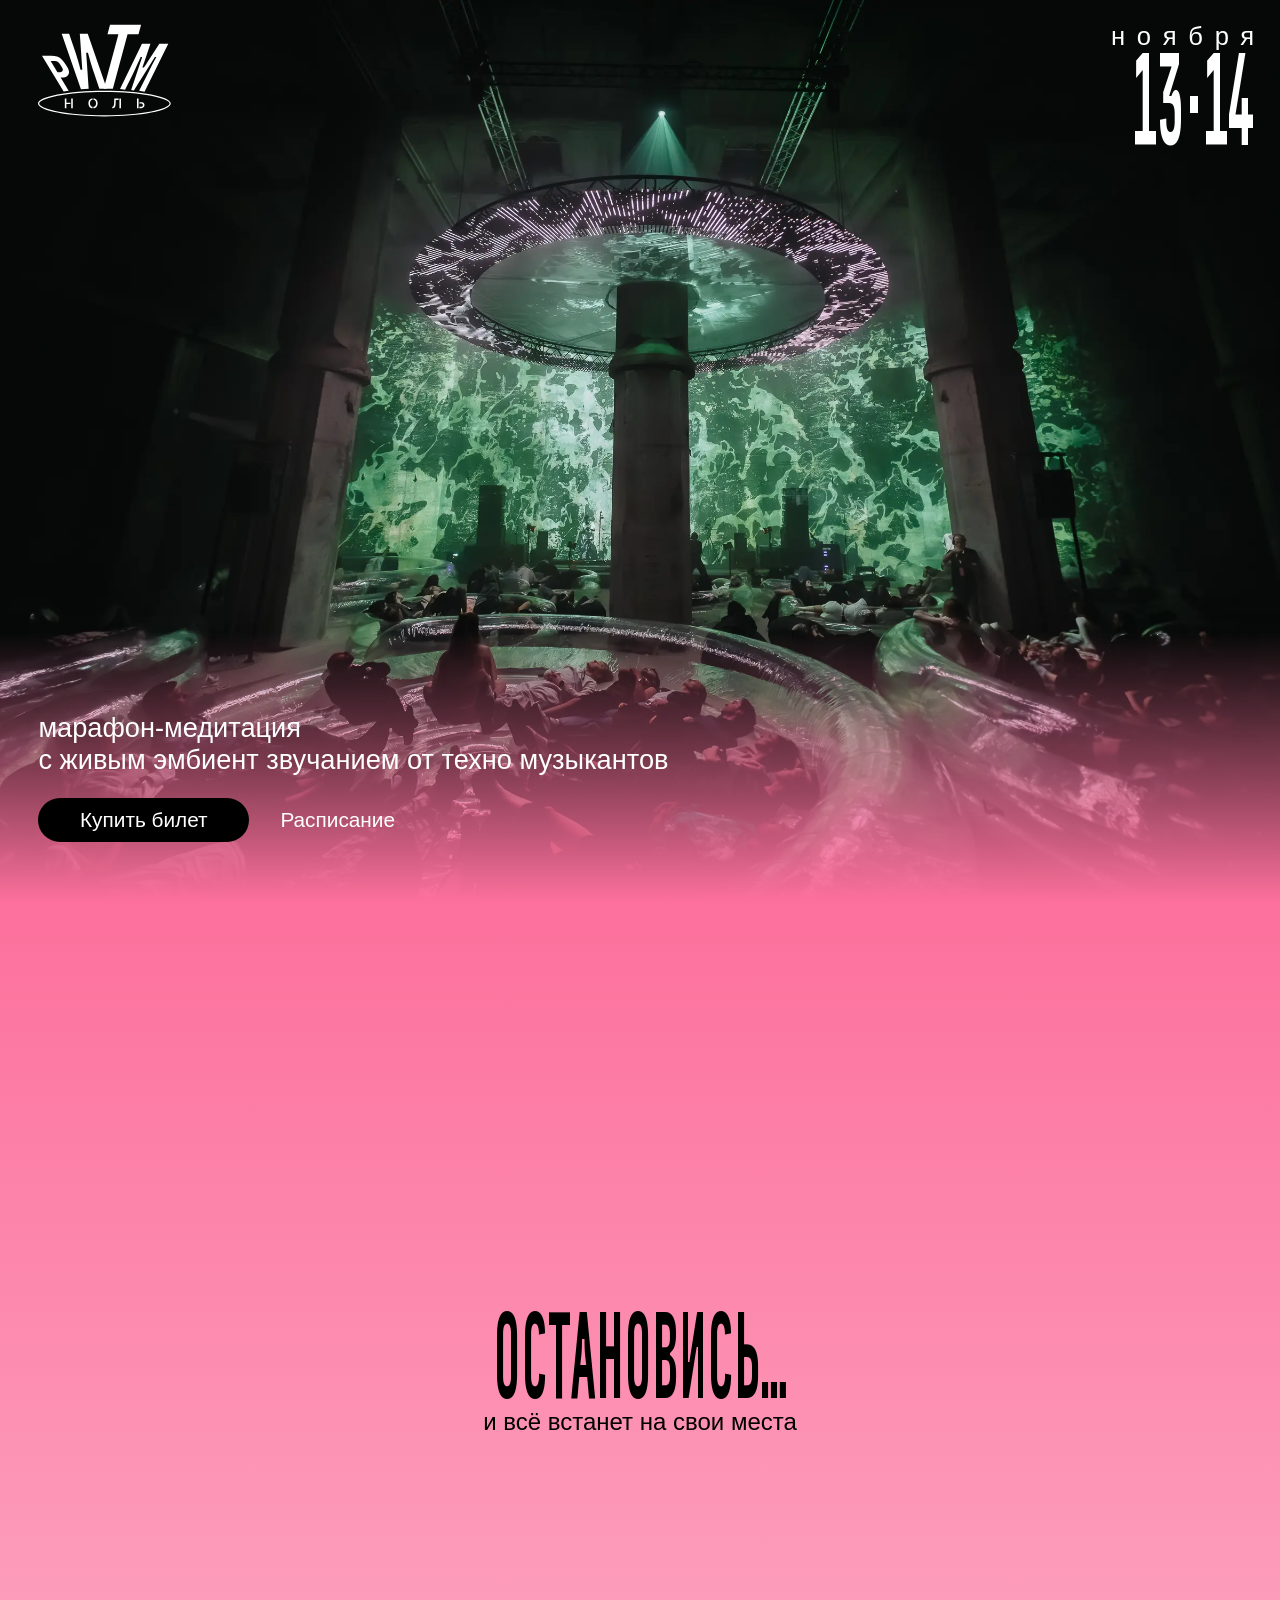
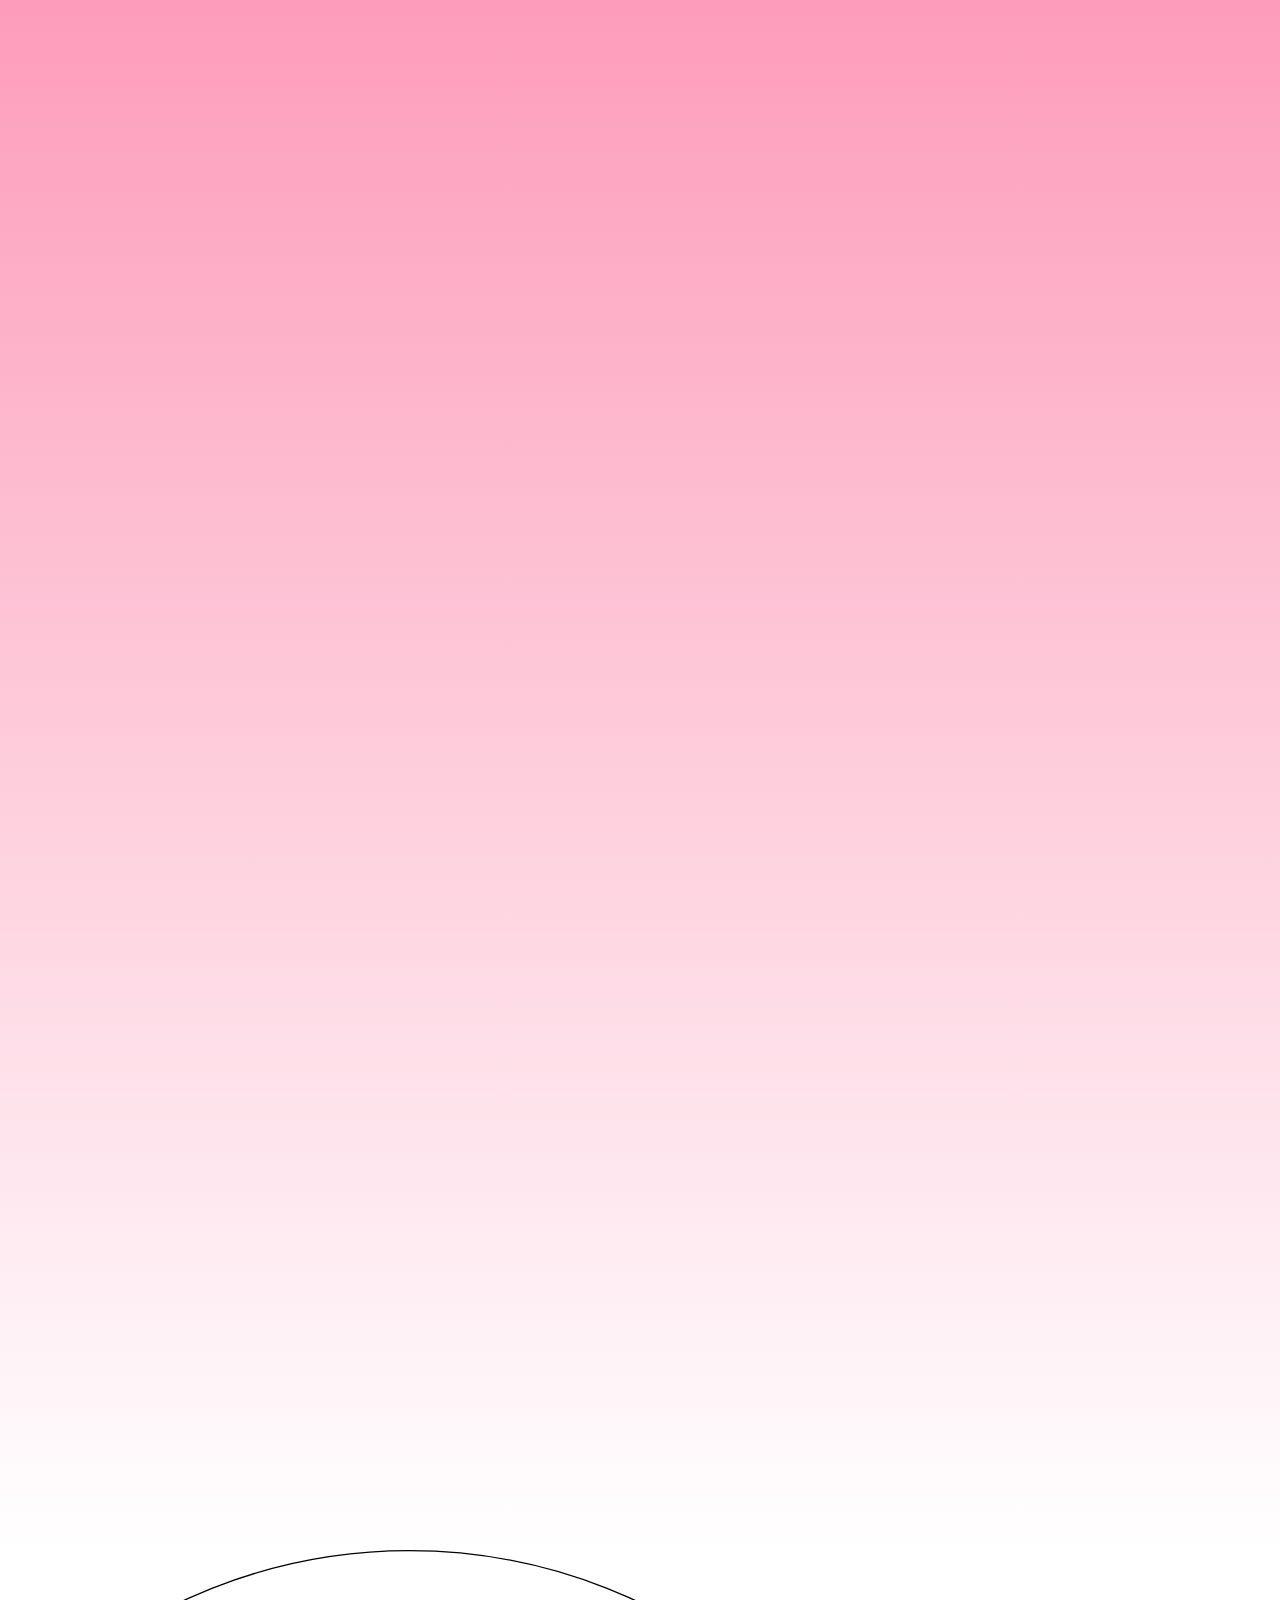
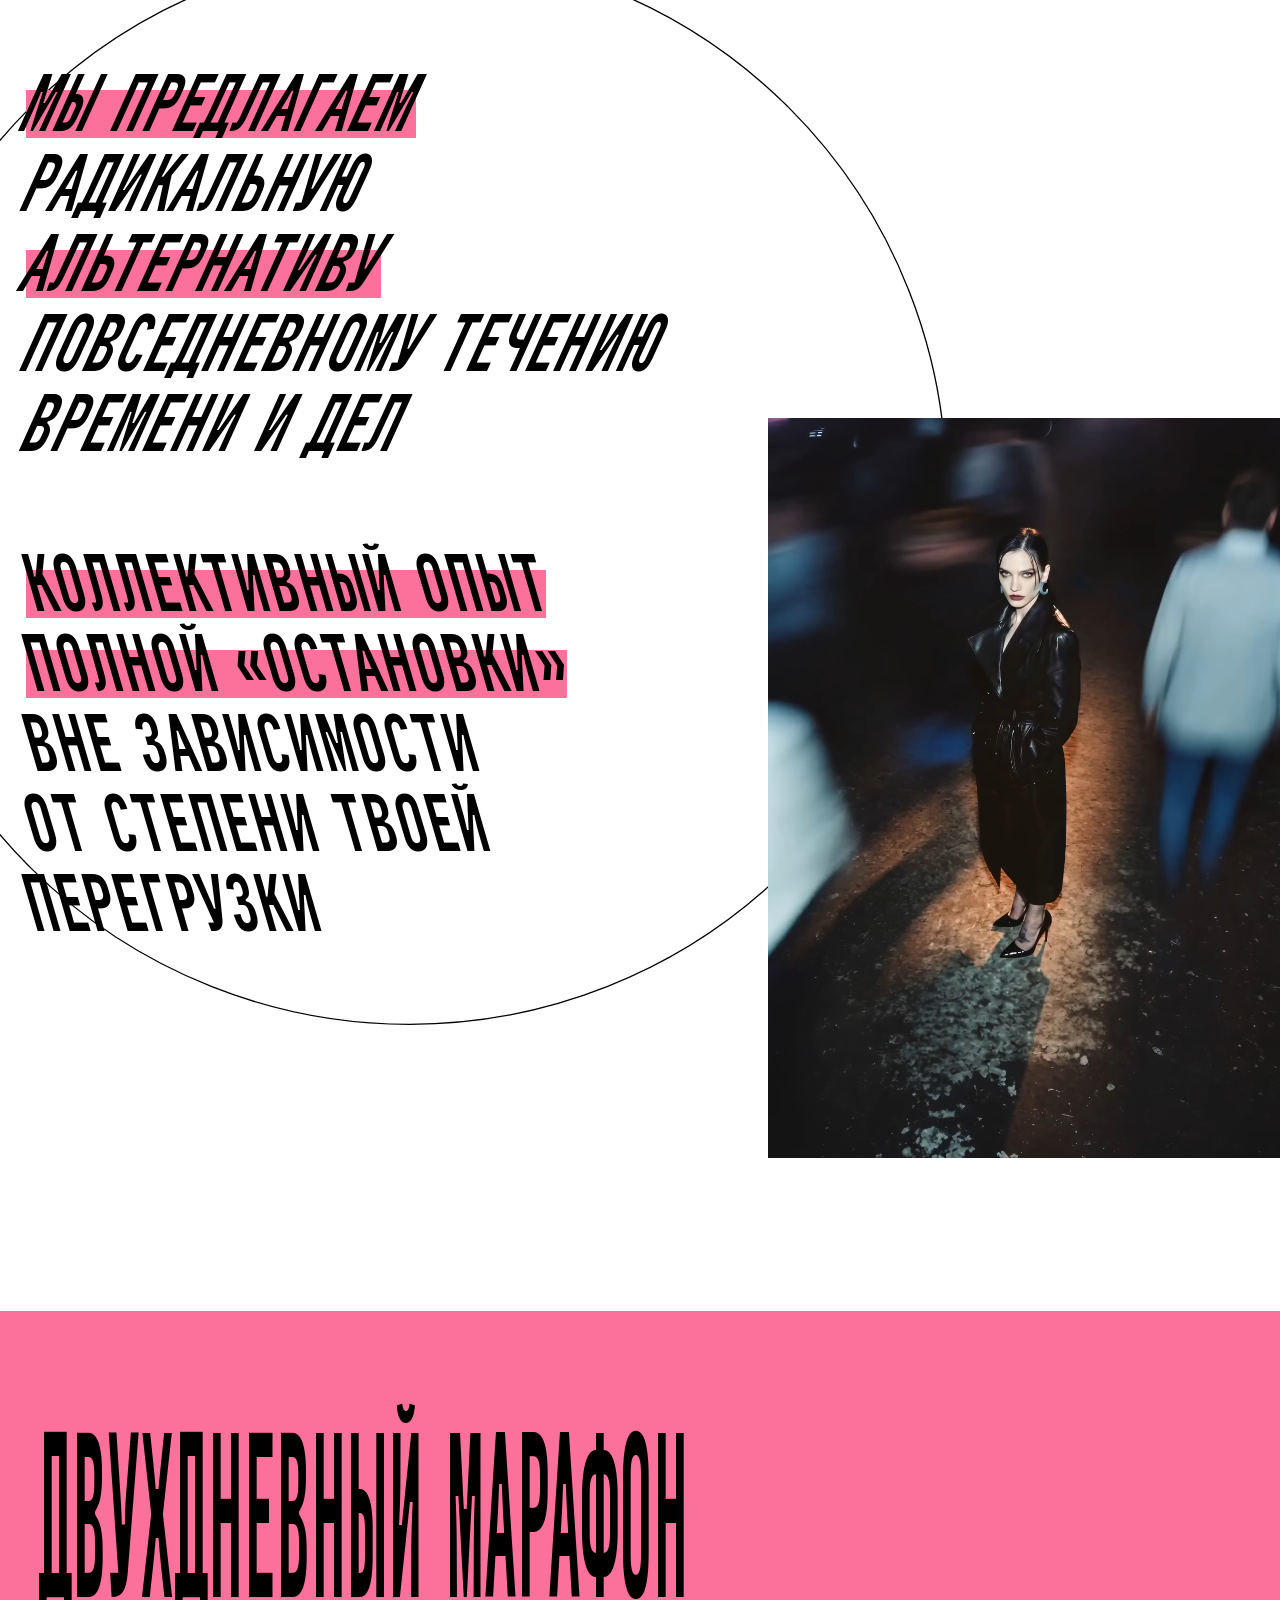
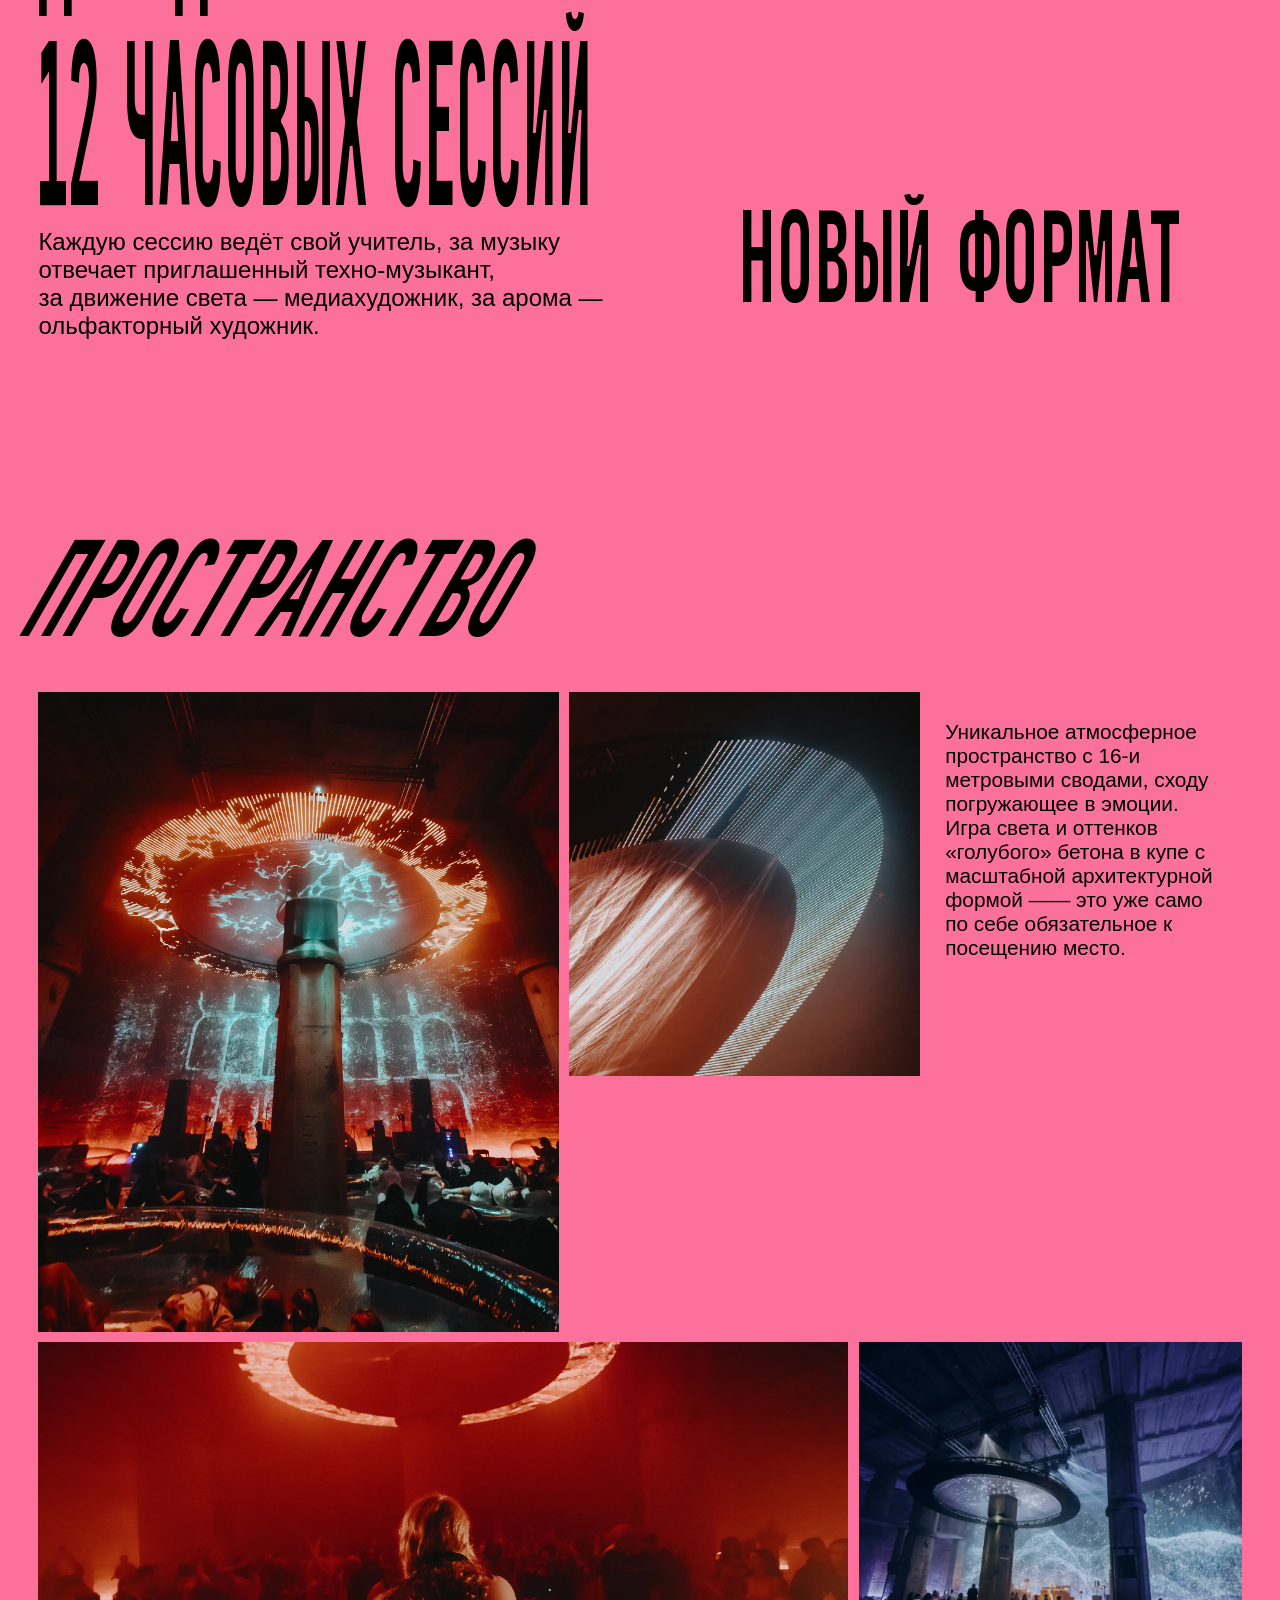
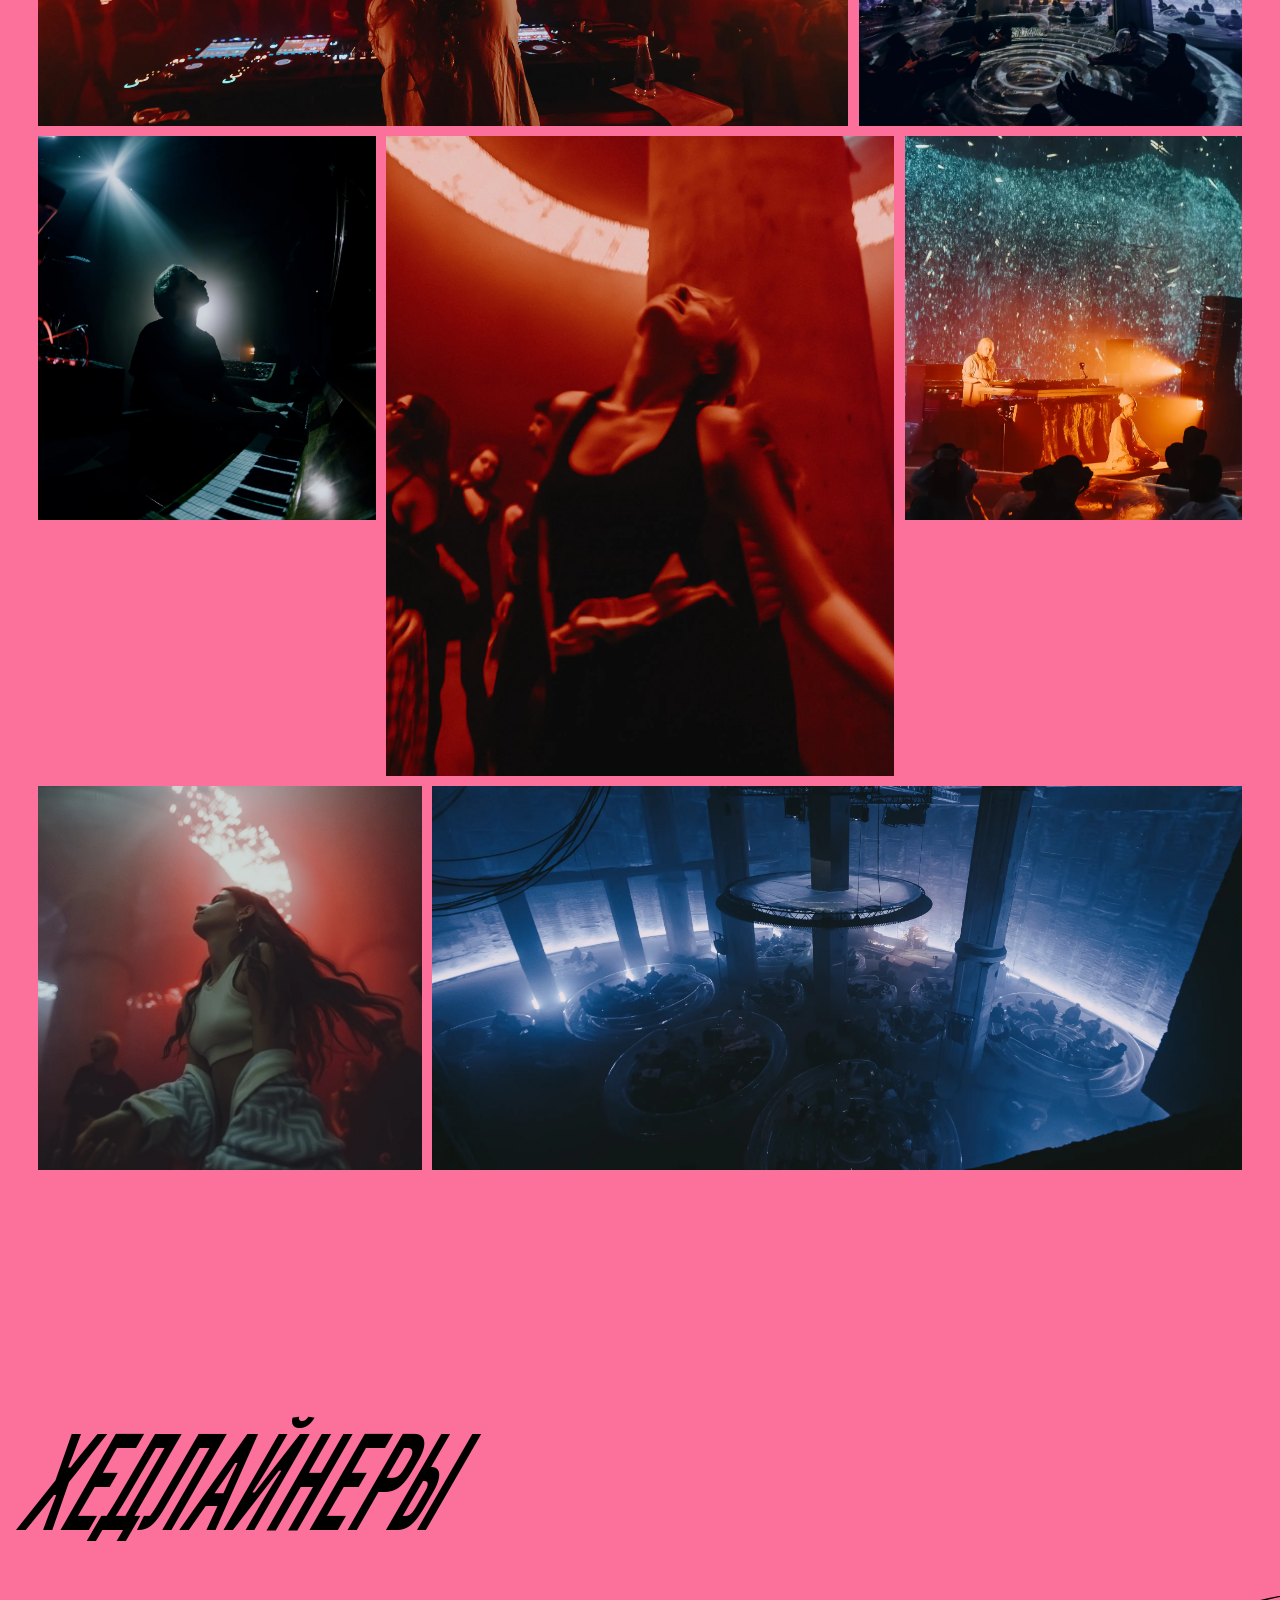
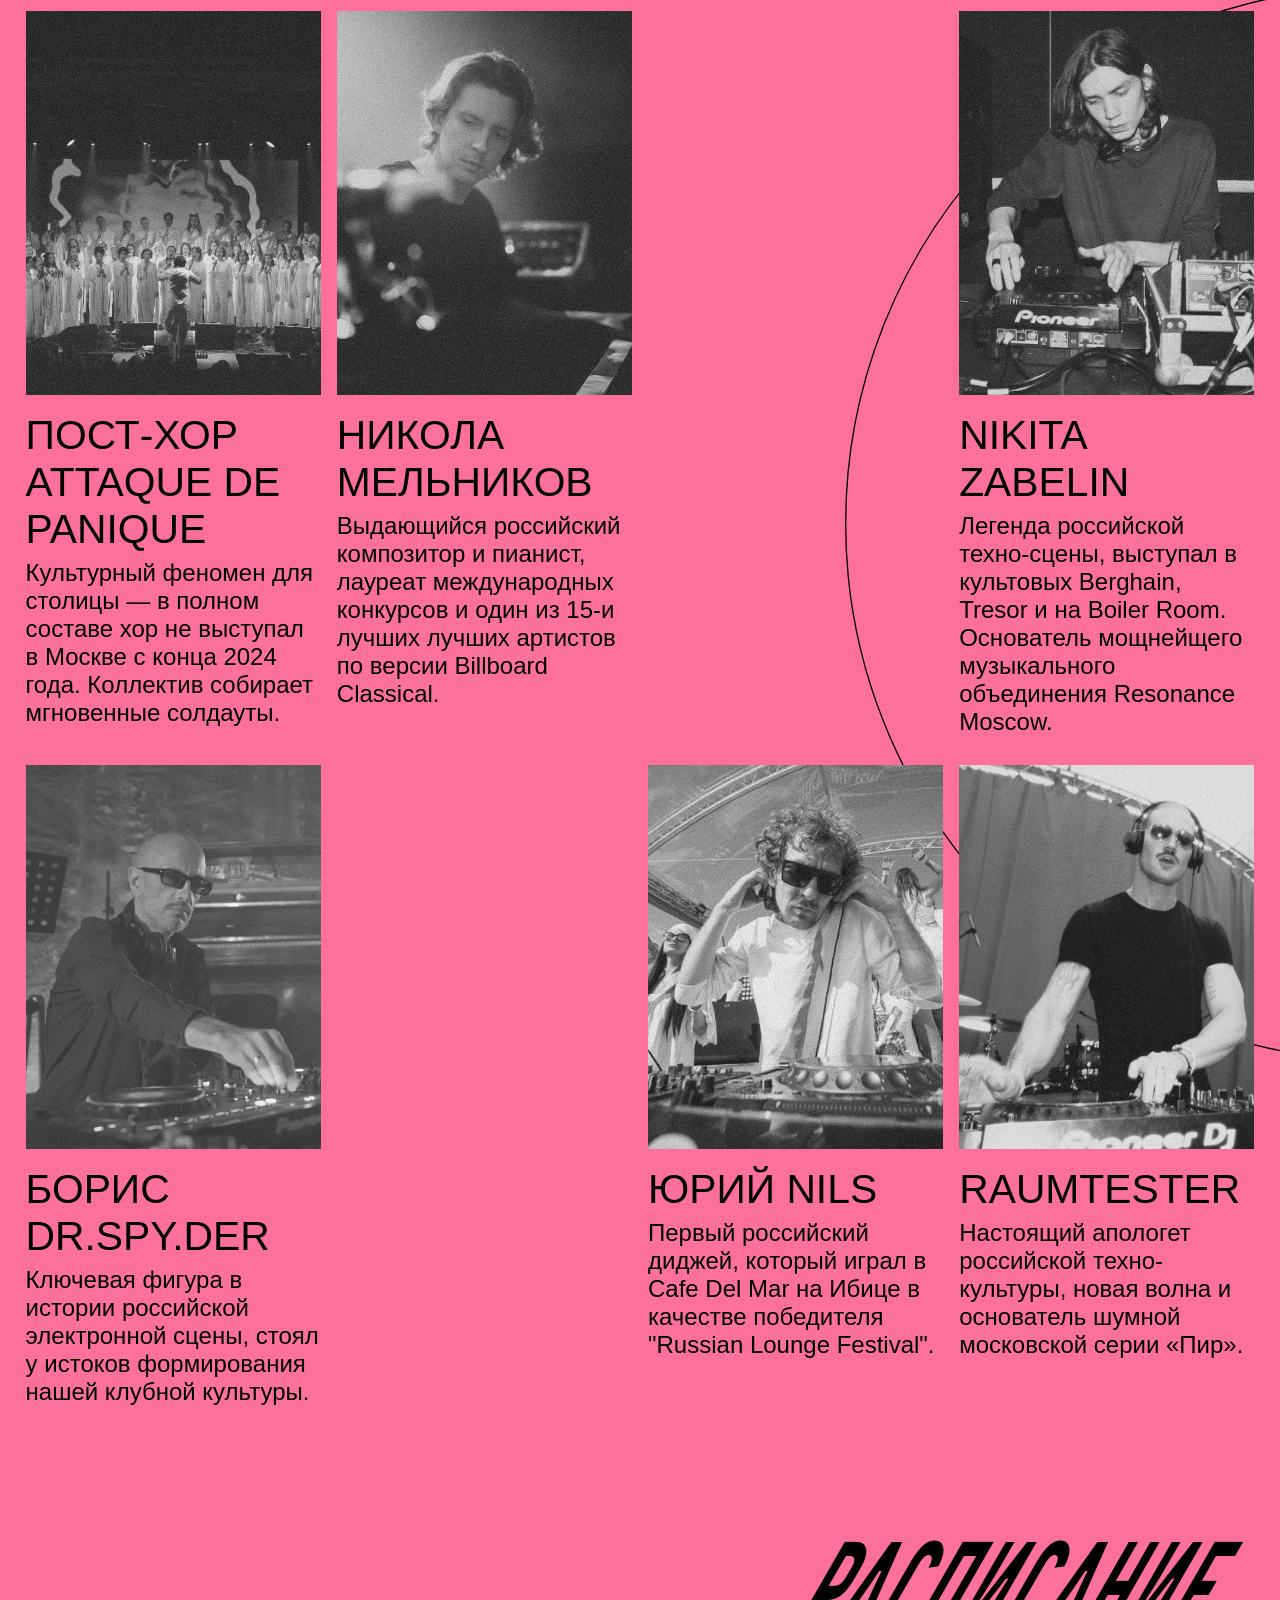
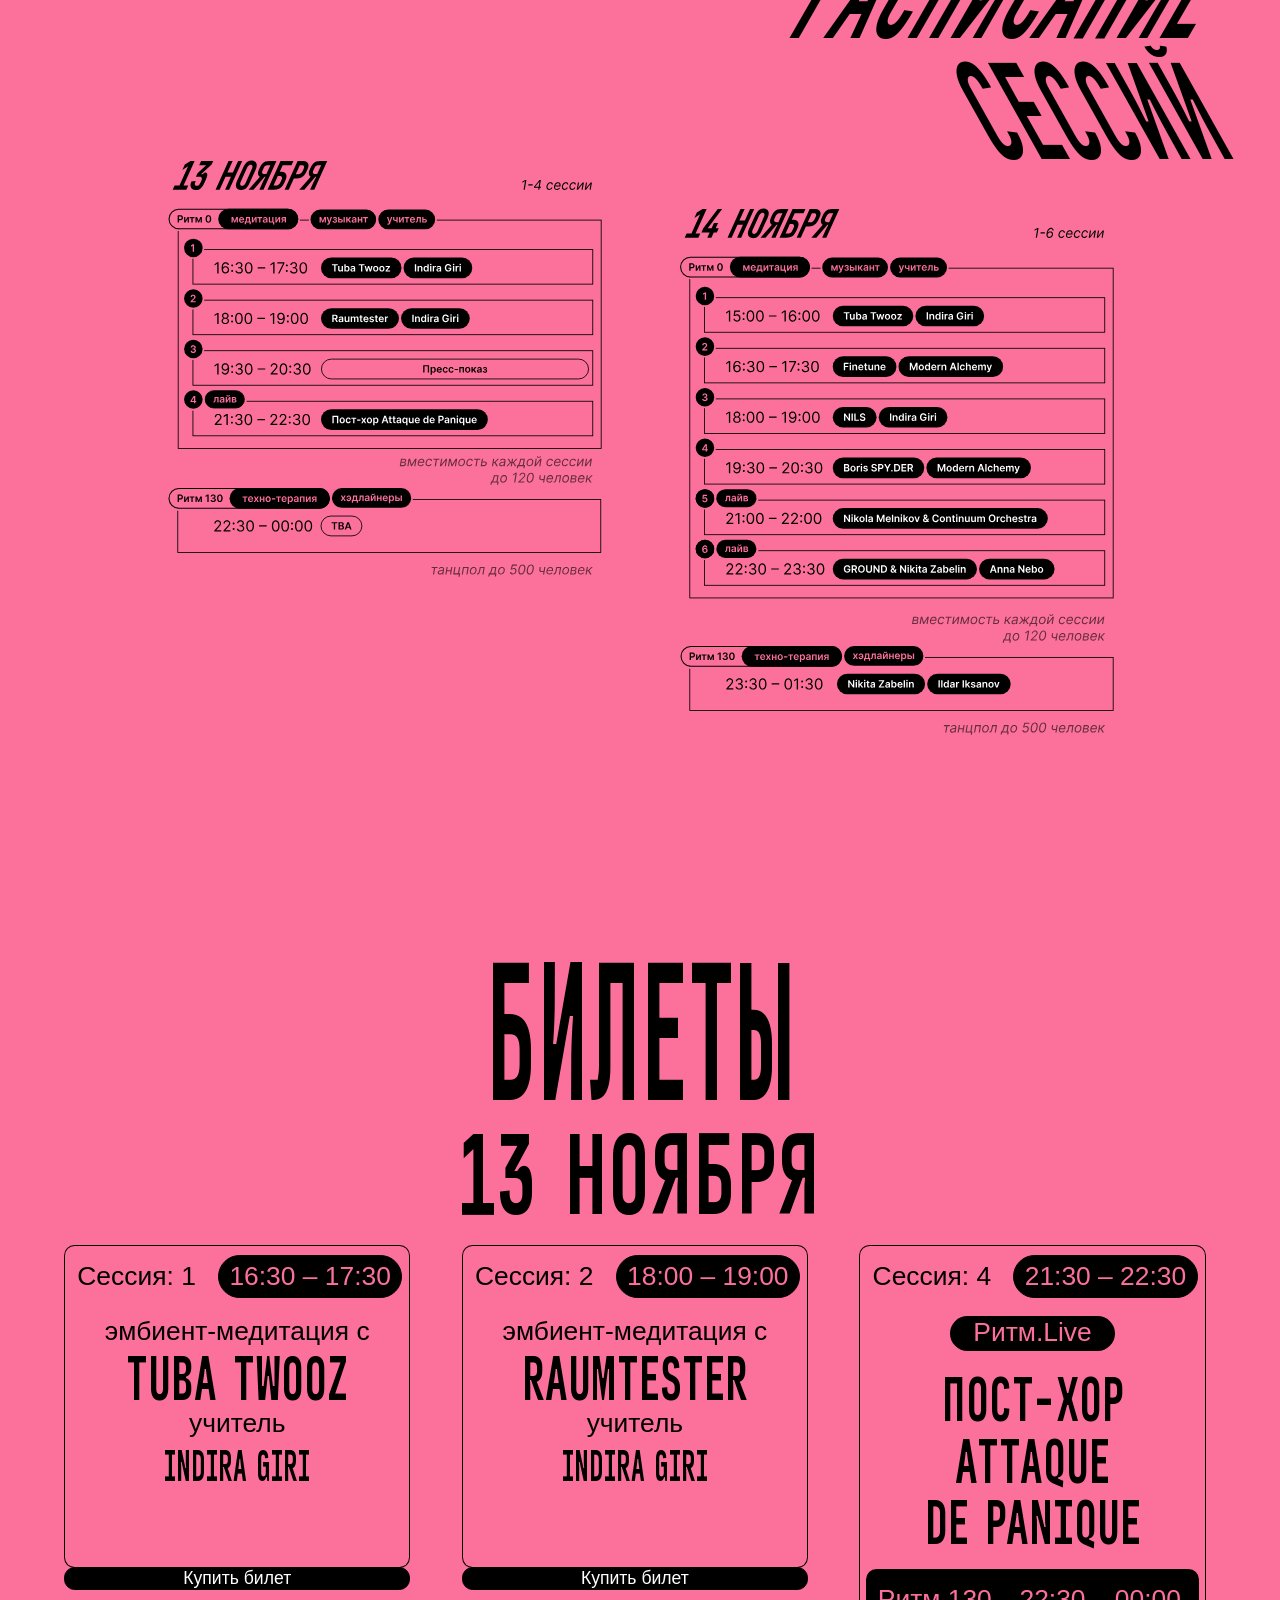
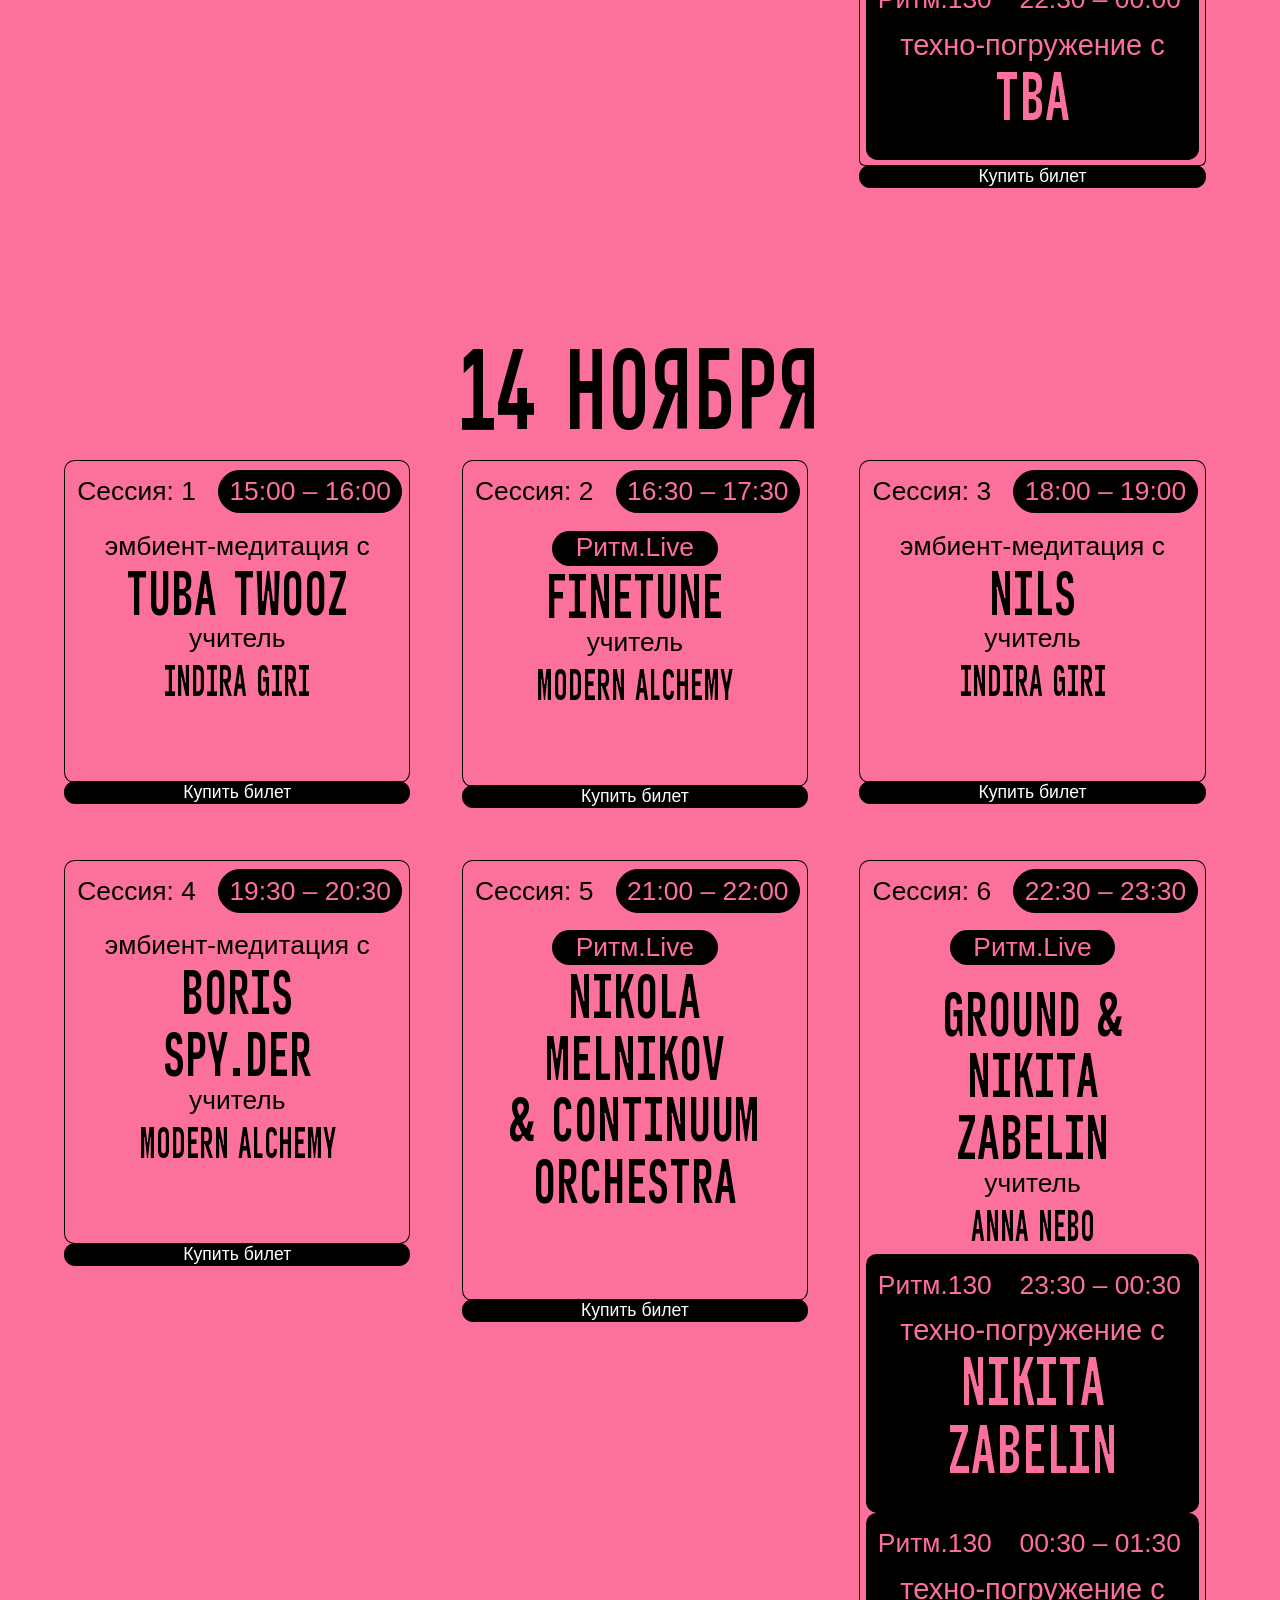
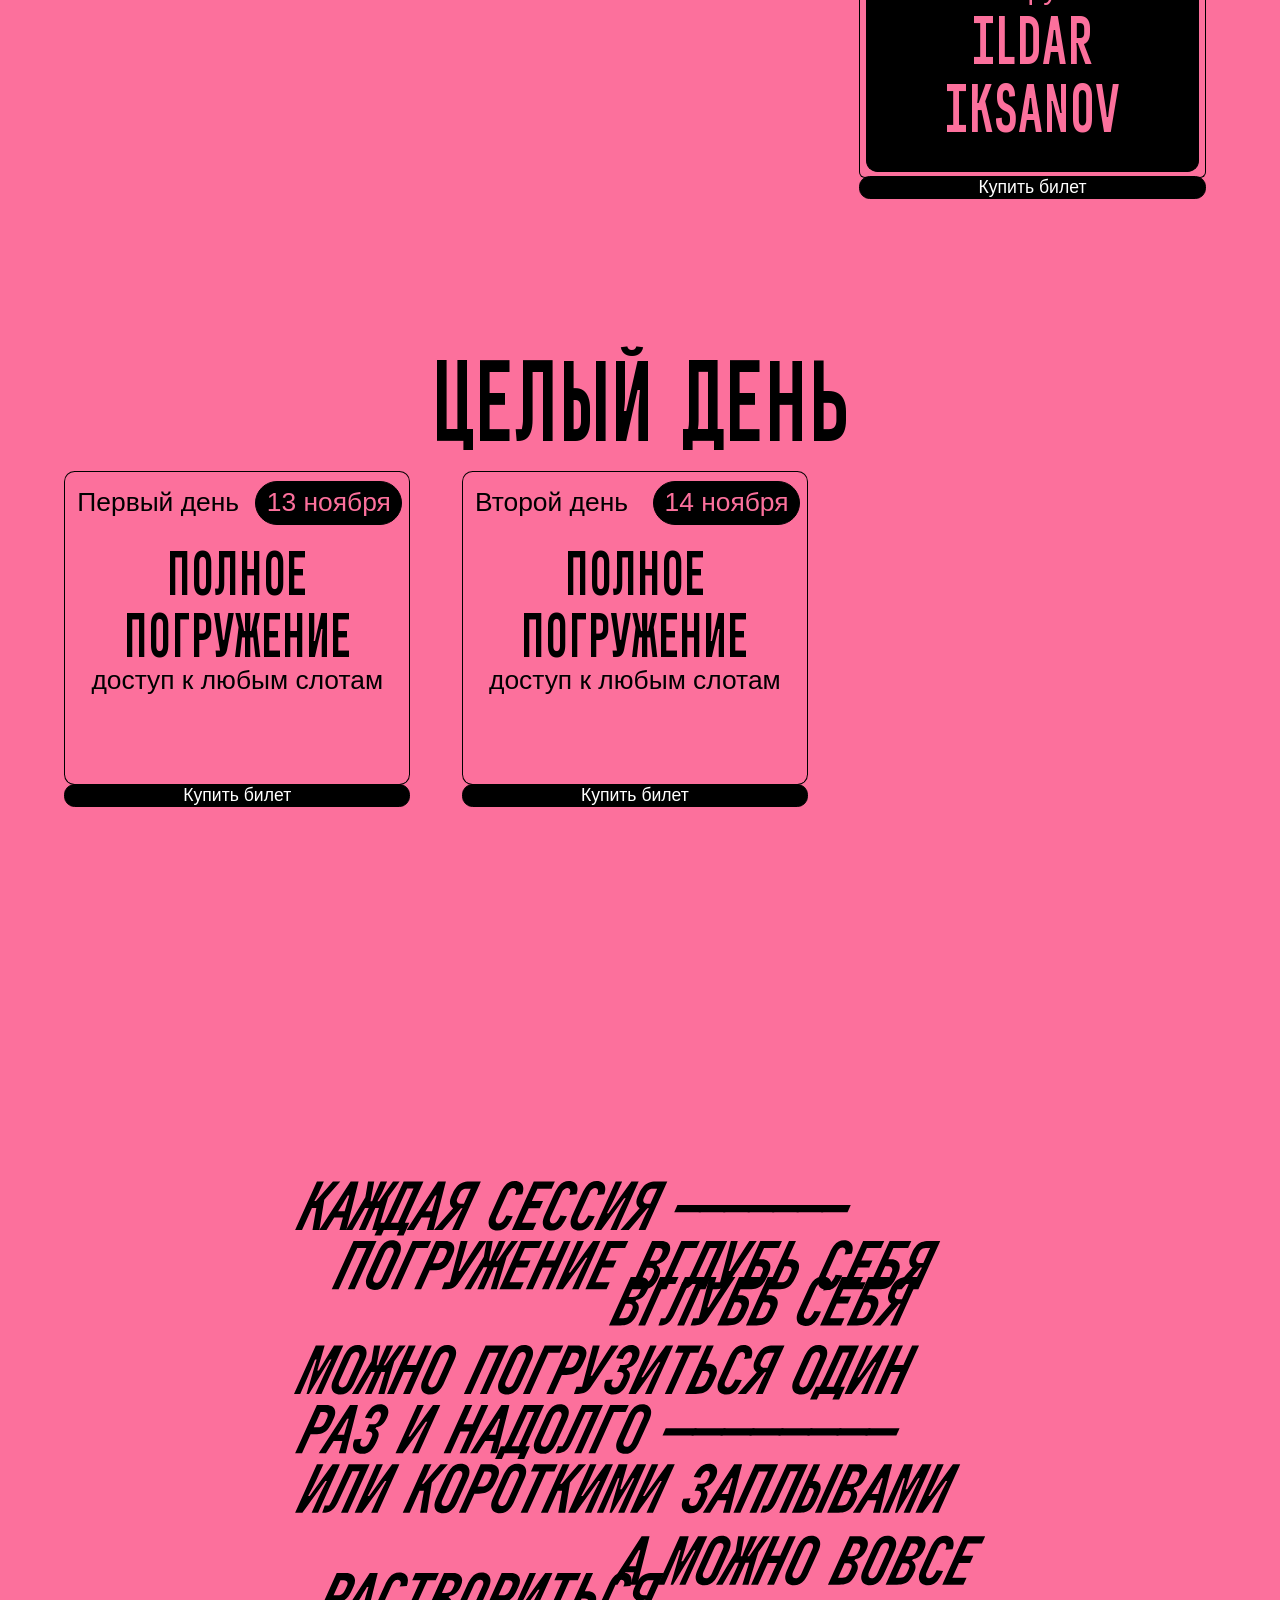
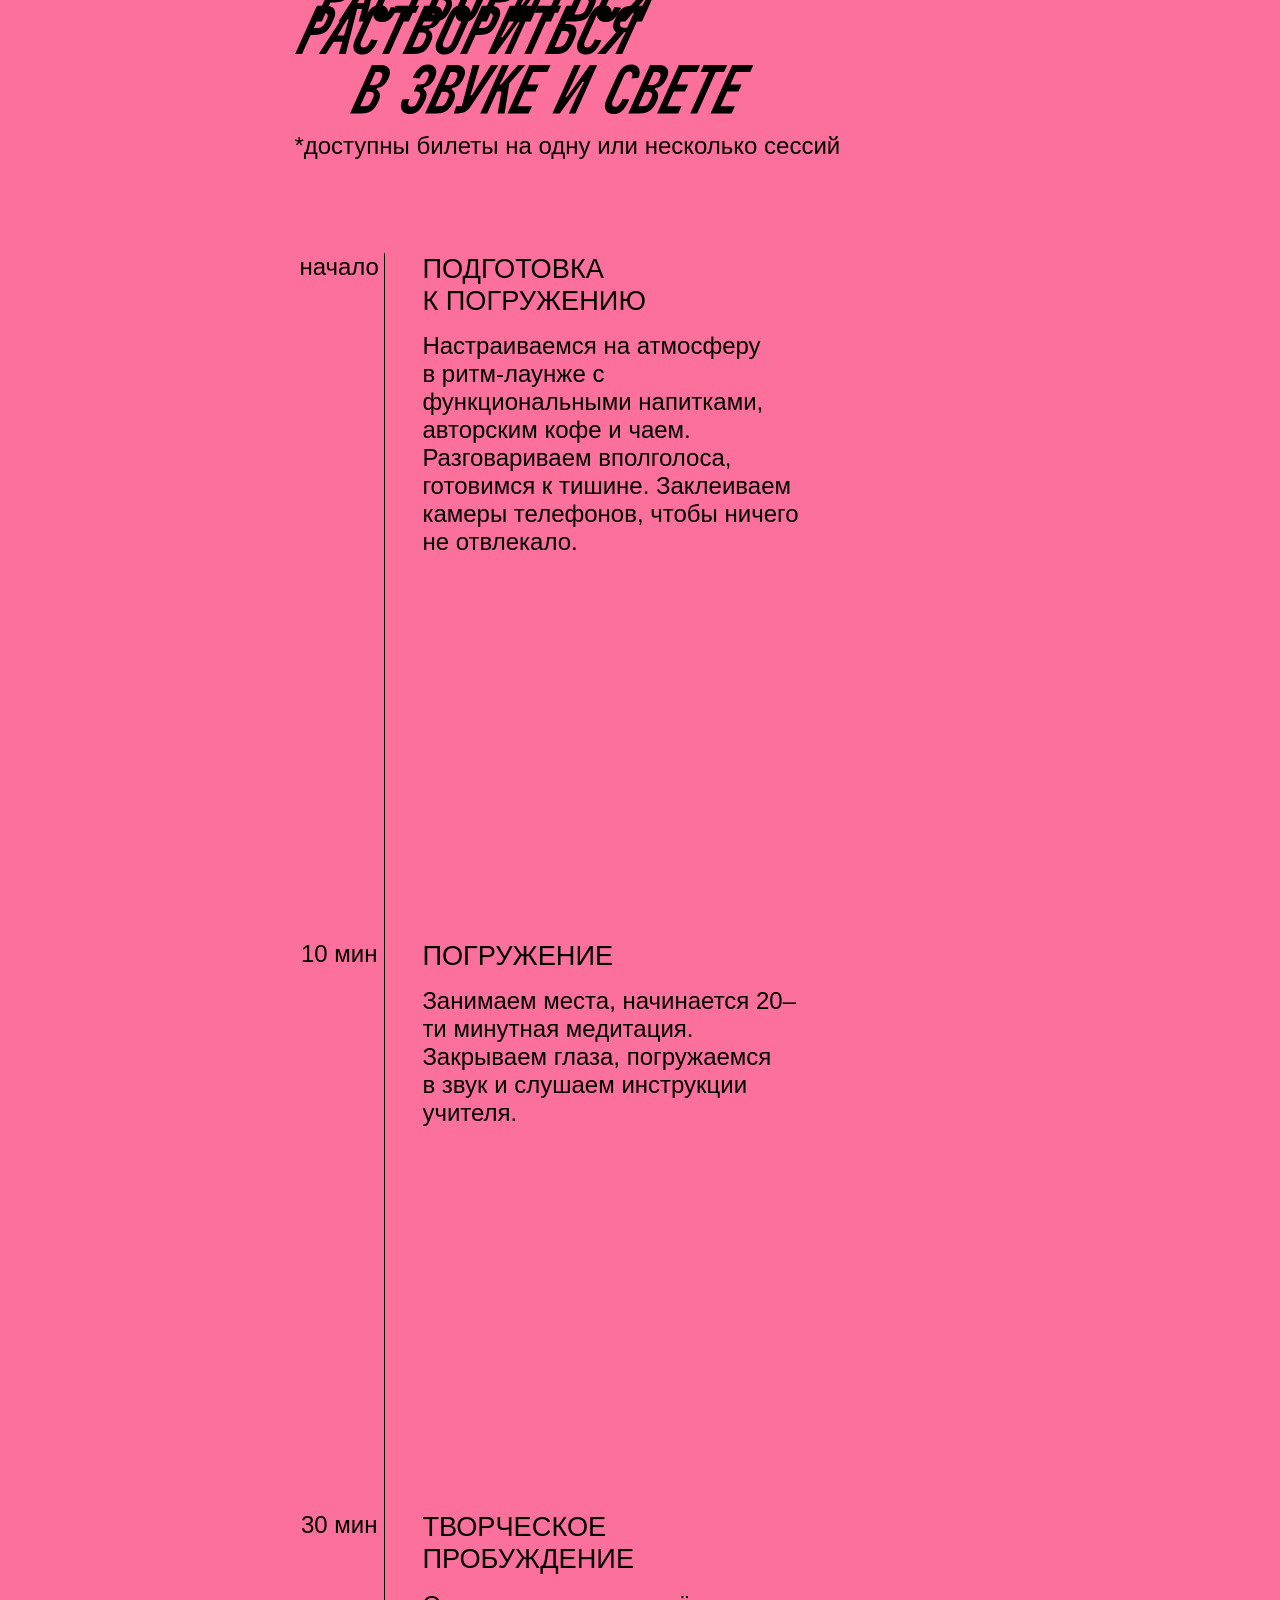
==== commit f348e262: "add new partners" ====
--- a/static/index.html
+++ b/static/index.html
@@ -12,7 +12,7 @@
         <meta   name="description"  content="Ум волнуется раз, душа волнуется два, тело волнуется три — Замри">
 
         <!-- conect-file -->
-        <link   href="style.css?v=10" rel="stylesheet" type="text/css" />
+        <link   href="style.css?v=11" rel="stylesheet" type="text/css" />
         <script src="script.js?v=8" defer></script>
 
         <!-- Yandex.Metrika counter -->
@@ -1269,6 +1269,23 @@
                                 </svg>
                             </li>
                             <li>
+                                <svg xmlns="http://www.w3.org/2000/svg" viewBox="0 0.007 4734.69 630.493" fill="currentColor" role="img" aria-label="bolshoi-gorod">
+                                    <path d="M2662.92,109.02c4.18-.01,8.34-.4,12.46-1.15,25.56-4.17,58.32-20.49,90.65-48.35l-17.47-47.2c-27.86,27.07-49.61,41.58-71.91,47.5V4.41c-48.34-15.05-78.56,11.3-78.56,44.48s29.13,60.13,64.84,60.13Z"/>
+                                    <path d="M586.29,134.46h-4.65c-74.82,0-125.22,40.43-142.14,103.58-9.83,48.58-9.83,98.63,0,147.21,16.92,63.15,67.32,103.58,142.14,103.58h4.65c74.76,0,125.22-40.43,142.08-103.58,9.83-48.58,9.83-98.63,0-147.21-16.86-63.15-67.15-103.58-142.08-103.58Zm-2.35,301.26c-42.3,0-60.64-49.79-62.45-124.07,1.82-74.33,19.85-124.07,62.45-124.07s60.64,49.74,62.51,124.07c-1.87,74.27-19.85,124.07-62.51,124.07Z"/>
+                                    <path d="M2301.51,134.46h-4.65c-74.81,0-125.22,40.43-142.14,103.58-9.75,48.59-9.75,98.63,0,147.21,16.92,63.15,67.33,103.58,142.14,103.58h4.65c74.75,0,125.21-40.43,142.07-103.58,9.83-48.58,9.83-98.63,0-147.21-16.86-63.15-67.32-103.58-142.07-103.58Zm-2.36,301.26c-42.3,0-60.57-49.79-62.45-124.07,1.88-74.33,19.85-124.07,62.45-124.07s60.64,49.74,62.51,124.07c-1.87,74.27-19.85,124.07-62.51,124.07Z"/>
+                                    <path d="M2840.22,426.17c-1.23,.14-2.48,.02-3.66-.34-1.18-.36-2.29-.97-3.23-1.77-2.66-2.6-4.11-5.2-4.23-15.11V146.49h-95.49l-78.47,228.01c-10.09,31-21.21,38.01-31.12,38.01-8.58,0-17.59-8.1-12.09-52.94l15.59-127.69,2.41-26.95c.66-6.23,.66-12.51,0-18.73-1.05-12.35-6.25-23.98-14.74-33-10.09-9.97-25.99-15.11-45.02-15.11-39.46,0-89.68,26.95-93.43,29.07l18.92,42.67s26.47-12.57,34.87-12.57c1.24-.13,2.48-.02,3.68,.33,1.19,.35,2.3,.94,3.27,1.72,2.6,2.6,3.99,5.14,4.23,14.51l-2.23,18.13-18.13,147.64c-1.09,8.68-1.63,17.42-1.63,26.17,0,59.77,36.86,79.59,78.2,79.65h.36c67.02,0,88.17-43.39,108.78-107.09,5.68-17.59,21.73-62.49,36.6-108.78h7.04l-2.74,26.19c-3.35,31.99-5.79,64.06-7.32,96.19h0s-.6,33.3-.6,33.3c0,19.64,5.25,34.81,15.53,44.96,10.28,10.15,25.93,15.17,45.02,15.17,39.46,0,89.68-27.01,93.43-29.13l-18.91-42.61s-26.47,12.57-34.87,12.57Z"/>
+                                    <path d="M1076.89,426.17c-1.23,.14-2.48,.02-3.66-.34-1.19-.36-2.28-.97-3.23-1.77-2.66-2.6-4.05-5.2-4.23-15.11V167.1l-5.5-2.79c-8.49-4.4-16.5-8.26-25.48-11.54-5.08-1.99-10.59-3.99-16.33-6.04-2.3-.71-4.64-1.29-7.01-1.76-41.5-9.71-84.68-9.71-126.18,0-1.93,.42-3.81,.85-5.68,1.45-4.89,1.57-9.54,3.27-14.01,4.95-10.38,3.65-20.48,8.05-30.22,13.17-2.06,1.03-3.51,1.81-3.99,2.11l22.06,49.74c11.63-4.85,23.63-8.73,35.91-11.6-2.66,102.43-17.77,169.69-44.06,206.62l-43.75-43.75c-50.89,26.77-53.73,71.74-27.2,98.27,26.53,26.53,75.65,25.02,104.18-3.44,.42-.48,6.52-7.44,8.58-10.27,37.46-47.44,58.5-124.61,61.09-254.12h.8c9.61,0,19.21,.53,28.77,1.57v225.84c0,19.64,5.26,34.81,15.53,44.96,10.27,10.15,25.93,15.17,45.03,15.17,39.46,0,88.93-27.01,92.68-29.13l-18.91-42.6s-26.78,12.27-35.18,12.27Z"/>
+                                    <path d="M201.18,184.62h-49.13V53.97h75.66c39.52,0,59.65,14.81,76.81,74.03l49.68-18.13-12.09-98.5-1.39-11.12H0L5.5,43.81l49.8,10.15c2.5,.18,4.84,1.31,6.54,3.15s2.64,4.26,2.64,6.76V421.82c0,5.62-3.62,8.7-9.18,9.97l-49.8,10.09L0,485.52H201.48c122.62,0,185.71-51.8,185.71-150.36s-63.4-150.54-186.01-150.54Zm-11.06,246.93v-.18h-22.85c-11.78,0-15.23-5.62-15.23-11.3V238.77h38.07c66.48,0,105.46,26.47,105.46,96.69s-39.16,96.09-105.46,96.09Z"/>
+                                    <path d="M1389.23,229.59c-25.85,0-51.8,11.14-74.37,28.31-17.41,14.51-29.75,37.8-29.75,37.8,0,0-5.59,0-7.61,0v-97.54c0-19.64-5.26-34.75-15.53-44.96-10.27-10.21-25.92-15.11-45.02-15.11-39.4,0-89.68,26.95-93.43,29.07l18.92,42.67s26.53-12.57,34.93-12.57c1.23-.14,2.48-.03,3.66,.32,1.18,.35,2.28,.94,3.23,1.73,2.66,2.66,4.11,5.2,4.23,15.17v241.79c11.62,6.35,23.75,11.73,36.26,16.08,26.13,8.71,53.5,13.09,81.04,12.94h8.71c118.33,0,170.24-62.43,170.24-127.88,.48-23.63-2.54-127.81-95.48-127.81Zm-82.97,204.87c-9.65,0-19.28-.92-28.76-2.72v-.66c0-53.48,39.46-123.95,88.9-146.97,10.05,9.35,18,20.72,23.33,33.36,5.33,12.65,7.93,26.28,7.61,40,.24,14.93-5.38,76.99-91.07,76.99Z"/>
+                                    <path d="M3495.13,134.46h-4.66c-74.76,0-125.22,40.43-142.07,103.58-9.83,48.58-9.83,98.63,0,147.21,16.86,63.15,67.32,103.58,142.07,103.58h4.66c74.82,0,125.22-40.43,142.14-103.58,9.75-48.59,9.75-98.63,0-147.21-16.92-63.15-67.32-103.58-142.14-103.58Zm-2.3,301.26c-42.66,0-60.64-49.79-62.51-124.07,1.87-74.33,19.85-124.07,62.51-124.07s60.57,49.74,62.44,124.07c-1.87,74.27-19.84,124.07-62.44,124.07Z"/>
+                                    <path d="M4228.09,134.46h-4.71c-74.84,0-125.22,40.43-142.1,103.58-9.8,48.58-9.8,98.63,0,147.21,16.89,63.15,67.26,103.58,142.1,103.58h4.63c74.84,0,125.22-40.43,142.1-103.58,9.84-48.58,9.84-98.63,0-147.21-16.8-63.15-67.22-103.58-142.02-103.58Zm-2.3,301.26c-42.67,0-60.65-49.79-62.53-124.07,1.89-74.33,19.87-124.07,62.53-124.07s60.57,49.74,62.45,124.07c-1.89,74.27-19.87,124.07-62.45,124.07Z"/>
+                                    <path d="M3416.63,109.63l-12.39-98.5-1.39-11.12h-340.78l5.5,43.57,49.79,10.15c5.56,1.21,9.25,4.29,9.25,9.91V421.58c0,5.62-3.69,8.7-9.25,9.97l-49.79,10.09-5.5,43.64h216.89l-5.5-43.64-49.79-10.09c-5.56-1.27-9.19-4.35-9.19-9.97V53.91h75.66c39.52,0,59.64,14.81,76.75,74.03l49.74-18.31Z"/>
+                                    <path d="M4725.88,147.69c-23.81-129.69-129.4-164.38-259.86-140.81-14.26,3.32-20.74,4.59-29.02,6.65l11.23,89.14c41.11-17.1,65.09-25.56,98.33-25.56,44.35,0,111.69,18.07,120.79,106.97h-7.61l-5.19-5.6c-12.96-13.98-28.75-25.12-46.47-32.16-.84-.33-1.69-.66-2.53-.98-13.73-4.91-28.24-7.38-42.83-7.31-22.01-.64-43.86,4.24-63.53,14.2-16.97,8.96-31.4,22.13-41.81,38.25-10.29,16.2-26.52,42.3-26.52,120.87,.16,24.67,2.62,49.27,7.38,73.48,16.85,63.15,67.3,103.58,142.1,103.58h4.59c74.84,0,125.26-40.43,142.14-103.58,4.39-22.06,6.8-44.47,7.25-66.96,.16-.4,.29-.8,.37-1.21v-5.08c0-40.31-1.64-132.47-8.81-163.89Zm-79.31,164.5c-1.6,73.97-21.15,123.41-63.61,123.41v.06c-42.3,0-60.57-49.68-62.53-123.89,0-81.52,15.52-90.11,28.76-102.74,8.4-6.89,24.72-10.33,38.04-10.33,7.38,0,14.71,1.1,21.76,3.26,36.64,15.35,37.59,64.66,37.59,101.59v8.64Z"/>
+                                    <path d="M2072.32,426.23c-1.23,.14-2.48,.02-3.67-.34s-2.28-.97-3.23-1.77c-2.66-2.6-4.11-5.2-4.23-15.11V146.55h-91.03s.11-.06,.11-.06h-.54l-82.93,228.01c-11.15,30.66-22.65,38.01-32.56,38.01-7.48,0-13.37-5.94-12.82-36.7l17.98-216.64,.86-12.69h-99.14l-82.93,228.01c-11.14,30.64-21.16,38.01-31.13,38.01-8.58,0-17.59-8.1-12.09-52.94l15.66-127.69,2.36-26.95c.69-6.23,.69-12.51,0-18.74-1.07-12.36-6.29-23.98-14.81-33-10.09-9.97-25.92-15.11-45.02-15.11-39.4,0-89.68,26.96-93.43,29.07l18.92,42.67s26.53-12.57,34.93-12.57c1.22-.13,2.47-.01,3.65,.33,1.19,.36,2.28,.94,3.24,1.72,2.6,2.6,4.05,5.14,4.23,14.51l-2.17,18.13-18.13,147.64c-1.03,8.69-1.56,17.42-1.58,26.17,0,59.76,36.87,79.59,78.2,79.65h.3c67.02,0,88.18-43.38,108.78-107.08,5.96-17.89,21.77-62.49,36.6-108.72h7.02l-4.47,26.18c-4.66,27.35-8.67,54.76-12.01,82.23-1.06,8.79-1.82,17.61-2.27,26.45l.3,.04c-.24,.61-.36,1.04-.36,1.24,0,59.76,33.14,79.59,74.48,79.65h.36c66.96,0,88.17-43.38,108.78-107.08,5.95-17.88,21.81-62.5,36.64-108.72h7.61l-2.74,26.18c-3.35,31.99-5.79,64.06-7.31,96.19l-.6,33.3c0,19.65,5.25,34.81,15.52,44.97,10.28,10.15,25.93,15.17,45.03,15.17,39.46,0,89.68-27.02,93.42-29.13l-18.91-42.6s-26.47,12.56-34.87,12.56Z"/>
+                                    <path d="M4015.19,215.76c-2.01-8.33-4.75-16.91-8.5-25.19,0-.01,0-.02-.01-.04-.08-.19-.17-.38-.26-.57,0-.01-.01-.02-.01-.03-12.71-27.69-36.61-51.84-81.36-51.84-32.8,0-59.32,17.26-85.33,42.68-5.43,5.31-20.91,26.44-20.91,26.44h-7.61c0-.16,0-.31,0-.47v-8.58c0-19.64-5.26-34.75-15.53-44.96-10.27-10.21-22.96-15.11-42.3-15.11-39.46,0-89.69,26.95-93.43,29.06l18.91,42.67s26.47-12.57,34.93-12.57c1.23-.14,2.47-.03,3.65,.32,1.19,.36,2.28,.94,3.24,1.73,2.6,2.66,4.05,5.2,4.23,15.18v355.89h0v60.13h77.14s75.2,0,75.2,0l-5.49-43.57-49.79-10.15c-2.5-.19-4.84-1.31-6.55-3.15-1.7-1.84-2.64-4.25-2.64-6.76v-106.44c10.18,7.26,21.23,13.18,32.92,17.59,13.77,4.92,28.28,7.39,42.87,7.31,22.01,.65,43.86-4.23,63.53-14.2,16.97-8.94,31.39-22.11,41.81-38.25,6.55-10.35,15.55-24.61,21.2-54.24,0,0,0,0,0,0,0,0,0,0,0,0,12.61-56.54,14.76-110.59,.17-162.59-.02-.1-.04-.19-.07-.29Zm-85.38,145.36c-.8,3.2-1.67,6.39-2.62,9.55-4.18,13.93-10.64,29.37-21.12,39.83-10.43,10.4-27.04,14.22-41.38,14.22-11.06,.07-22-2.34-31.99-7.07-6.71-3.11-13.19-6.68-19.4-10.7v-67.38c0-53.48,39.46-123.95,88.89-146.97,0,0,0,0,.02,.02,24.01,12.23,28.17,41.76,31.57,65.73,4.81,33.89,4.37,69.37-3.98,102.77Z"/>
+                                </svg>
+                            </li>
+                            <li>
                                 <svg xmlns="http://www.w3.org/2000/svg" viewBox="134.615 319.896 342.77 140.638" fill="currentColor" role="img" aria-label="dreamteam">
                                     <path d="M381.831 419.352 C382.14 422.324 382.264 425.854 382.264 430.003 C382.264 434.153 382.14 437.682 381.831 440.655 C381.583 443.628 381.087 446.352 380.406 448.953 C379.725 451.554 378.858 453.66 377.681 455.27 C376.567 456.818 375.018 458.057 373.161 458.986 C371.303 459.976 369.073 460.472 366.472 460.534 C360.713 460.534 356.626 458.304 354.211 453.846 C351.796 449.325 350.495 442.389 350.309 432.914 L345.417 432.914 L345.417 458.986 L335.261 458.986 L335.261 401.083 L345.417 401.083 L345.417 423.439 L350.495 423.439 C350.867 415.327 352.229 409.32 354.644 405.418 C357.121 401.517 361.023 399.535 366.472 399.535 C369.073 399.597 371.303 400.092 373.161 401.083 C375.018 402.012 376.505 403.251 377.681 404.861 C378.796 406.409 379.725 408.515 380.406 411.054 C381.087 413.655 381.583 416.379 381.831 419.352 Z M371.117 445.733 C371.922 442.699 372.294 437.435 372.294 429.942 C372.294 422.51 371.922 417.246 371.117 414.15 C370.312 411.115 368.826 409.567 366.534 409.567 C364.119 409.567 362.509 411.177 361.642 414.336 C360.775 417.432 360.403 422.634 360.403 429.942 C360.403 437.187 360.837 442.451 361.642 445.609 C362.509 448.706 364.119 450.316 366.534 450.316 C368.764 450.378 370.312 448.829 371.117 445.733 Z"/>
                                     <path d="M330.864 419.228 C330.864 424.74 329.192 429.198 325.91 432.481 C322.628 435.701 318.169 437.373 312.595 437.373 L300.148 437.373 L300.148 458.924 L289.125 458.924 L289.125 401.021 L312.533 401.021 C318.107 401.021 322.566 402.693 325.848 406.099 C329.254 409.381 330.864 413.778 330.864 419.228 Z M317.364 425.854 C319.036 424.306 319.903 422.077 319.903 419.29 C319.903 416.503 319.036 414.274 317.364 412.726 C315.754 411.177 313.462 410.372 310.614 410.372 L300.148 410.372 L300.148 428.146 L310.614 428.146 C313.462 428.084 315.754 427.341 317.364 425.854 Z"/>
@@ -1368,6 +1385,24 @@
                                 </svg>
                             </li>
                             <li>
+                                <svg xmlns="http://www.w3.org/2000/svg" viewBox="0 0 1003.44 135.632" fill="currentColor" role="img" aria-label="tolko-classic">
+                                    <path d="M507.655 133.877 L504.984 133.877 C504.093 133.877 503.136 133.816 502.118 133.688 L492.378 93.579 C491.104 87.98 489.418 83.3 487.32 79.544 C485.216 75.793 482.856 72.954 480.252 71.045 C477.642 69.137 474.87 68.179 471.943 68.179 L461.441 68.179 L461.441 131.395 C461.441 132.157 461.308 132.703 461.057 133.02 C460.801 133.337 460.067 133.532 458.859 133.593 C457.651 133.66 455.581 133.688 452.654 133.688 L452.654 2.292 C452.654 1.527 452.776 0.987 453.038 0.667 C453.288 0.353 454.023 0.161 455.23 0.094 C456.438 0.033 458.508 0 461.441 0 L461.441 59.779 L472.9 59.779 C476.206 59.779 479.228 58.41 481.971 55.671 C484.704 52.933 486.902 48.89 488.561 43.545 L501.544 0.381 C502.563 0.128 503.52 0 504.41 0 L506.893 0 C508.673 0 509.725 0.256 510.042 0.762 C510.36 1.274 510.332 2.167 509.948 3.436 L496.769 45.262 C495.244 49.719 493.363 53.507 491.137 56.626 C488.906 59.748 486.457 62.007 483.786 63.407 C487.987 65.697 491.583 69.265 494.577 74.101 C497.565 78.943 499.825 84.736 501.355 91.481 L511.283 130.822 C511.54 132.096 511.378 132.925 510.81 133.304 C510.237 133.688 509.185 133.877 507.655 133.877"/>
+                                    <path d="M523.51 134.261 C521.852 134.261 520.549 133.782 519.592 132.831 C518.64 131.874 518.418 130.059 518.924 127.388 C522.742 127.26 525.797 125.54 528.09 122.229 C530.383 118.918 532.259 113.825 533.728 106.952 C535.186 100.074 536.46 91.164 537.546 80.211 C538.625 69.265 539.744 56.147 540.89 40.871 C540.89 39.98 541.013 39.374 541.269 39.056 C541.525 38.739 542.192 38.517 543.278 38.386 C544.357 38.261 546.105 38.197 548.526 38.197 L582.14 38.197 L582.14 131.59 C582.14 132.096 582.073 132.514 581.951 132.831 C581.823 133.148 581.5 133.371 580.993 133.499 C580.481 133.627 579.658 133.688 578.511 133.688 L573.352 133.688 L573.352 45.835 L548.91 45.835 C547.635 65.444 546.072 81.809 544.229 94.92 C542.382 108.032 539.866 117.871 536.688 124.427 C533.5 130.983 529.109 134.261 523.51 134.261"/>
+                                    <path d="M630.457 127.956 C633.896 127.956 637.113 127.416 640.102 126.337 C643.096 125.257 645.1 124.205 646.118 123.187 C646.375 120.259 646.563 116.659 646.692 112.396 C646.819 108.127 646.913 103.608 646.981 98.833 C647.041 94.058 647.076 89.506 647.076 85.176 C645.166 84.542 642.901 84.063 640.297 83.746 C637.682 83.428 635.428 83.267 633.512 83.267 C630.457 83.267 627.563 83.523 624.826 84.035 C622.087 84.542 619.639 85.593 617.473 87.185 C615.303 88.777 613.555 91.164 612.221 94.347 C610.885 97.531 610.216 101.794 610.216 107.142 C610.216 111.984 610.756 115.802 611.837 118.601 C612.921 121.4 614.418 123.47 616.327 124.806 C618.236 126.142 620.401 127.004 622.822 127.388 C625.237 127.767 627.786 127.956 630.457 127.956 M628.933 135.597 C625.493 135.725 622.154 135.502 618.904 134.929 C615.659 134.356 612.726 133.148 610.122 131.301 C607.506 129.459 605.409 126.654 603.817 122.897 C602.226 119.146 601.429 113.954 601.429 107.331 C601.429 100.586 602.259 95.177 603.911 91.097 C605.564 87.024 607.795 83.907 610.596 81.742 C613.394 79.577 616.577 78.147 620.145 77.446 C623.707 76.745 627.336 76.394 631.03 76.394 C633.831 76.394 636.668 76.555 639.529 76.873 C642.394 77.19 644.91 77.73 647.076 78.492 L647.076 67.893 L647.076 61.115 C647.076 56.532 646.375 53.065 644.971 50.705 C643.569 48.351 641.66 46.762 639.245 45.933 C636.824 45.103 634.024 44.689 630.841 44.689 C624.475 44.689 618.776 45.201 613.75 46.216 C608.719 47.238 604.99 48.317 602.576 49.464 C602.192 48.576 601.908 47.716 601.718 46.887 C601.524 46.061 601.429 45.262 601.429 44.5 C601.429 43.734 601.524 43.036 601.718 42.399 C601.908 41.762 602.259 41.319 602.764 41.06 C604.679 39.917 608.43 38.834 614.034 37.816 C619.639 36.797 625.877 36.285 632.75 36.285 C640.264 36.285 645.957 37.974 649.846 41.347 C653.726 44.722 655.668 50.738 655.668 59.395 L655.668 71.238 C655.668 78.492 655.635 85.56 655.573 92.433 C655.506 99.312 655.413 105.806 655.289 111.917 C655.161 118.028 654.905 123.565 654.521 128.529 C652.612 129.676 649.586 131.145 645.451 132.926 C641.315 134.707 635.805 135.597 628.933 135.597"/>
+                                    <path d="M701.882 135.597 C697.68 135.597 693.863 135.024 690.423 133.877 C686.989 132.731 683.962 130.538 681.352 127.288 C678.742 124.044 676.738 119.269 675.336 112.969 C673.933 106.663 673.238 98.354 673.238 88.042 C673.238 76.583 674.289 67.417 676.388 60.541 C678.491 53.665 681.257 48.479 684.697 44.975 C688.136 41.475 691.887 39.151 695.966 38.005 C700.04 36.858 703.986 36.285 707.803 36.285 C712.005 36.285 715.728 37.02 718.978 38.484 C722.223 39.947 723.848 41.633 723.848 43.545 C723.848 44.182 723.72 45.009 723.464 46.027 C723.208 47.048 722.891 48.003 722.512 48.891 C720.982 47.747 718.912 46.695 716.302 45.741 C713.691 44.786 710.67 44.308 707.23 44.308 C704.559 44.308 701.726 44.756 698.732 45.646 C695.738 46.536 692.972 48.479 690.423 51.47 C687.88 54.464 685.843 58.919 684.313 64.838 C682.788 70.759 682.02 78.687 682.02 88.615 C682.02 96.896 682.565 103.58 683.645 108.667 C684.724 113.765 686.221 117.677 688.136 120.415 C690.045 123.153 692.365 125.062 695.104 126.142 C697.842 127.227 700.864 127.767 704.175 127.767 C708.377 127.767 712.1 127.071 715.35 125.669 C718.594 124.266 721.043 122.803 722.702 121.272 C723.086 122.296 723.369 123.214 723.559 124.044 C723.753 124.873 723.848 125.73 723.848 126.62 C723.848 128.529 721.811 130.505 717.737 132.542 C713.658 134.579 708.377 135.597 701.882 135.597"/>
+                                    <path d="M762.804 135.597 C758.602 135.597 754.784 135.024 751.346 133.877 C747.911 132.731 744.885 130.538 742.274 127.288 C739.664 124.044 737.66 119.269 736.258 112.969 C734.856 106.663 734.16 98.354 734.16 88.042 C734.16 76.583 735.212 67.417 737.31 60.541 C739.413 53.665 742.179 48.479 745.62 44.975 C749.058 41.475 752.809 39.151 756.888 38.005 C760.962 36.858 764.909 36.285 768.726 36.285 C772.928 36.285 776.65 37.02 779.9 38.484 C783.145 39.947 784.77 41.633 784.77 43.545 C784.77 44.182 784.642 45.009 784.386 46.027 C784.13 47.048 783.813 48.003 783.434 48.891 C781.904 47.747 779.834 46.695 777.224 45.741 C774.613 44.786 771.592 44.308 768.152 44.308 C765.481 44.308 762.649 44.756 759.654 45.646 C756.66 46.536 753.894 48.479 751.346 51.47 C748.803 54.464 746.765 58.919 745.236 64.838 C743.71 70.759 742.942 78.687 742.942 88.615 C742.942 96.896 743.487 103.58 744.567 108.667 C745.646 113.765 747.144 117.677 749.058 120.415 C750.967 123.153 753.287 125.062 756.026 126.142 C758.764 127.227 761.786 127.767 765.097 127.767 C769.299 127.767 773.022 127.071 776.272 125.669 C779.516 124.266 781.966 122.803 783.625 121.272 C784.008 122.296 784.291 123.214 784.481 124.044 C784.675 124.873 784.77 125.73 784.77 126.62 C784.77 128.529 782.733 130.505 778.659 132.542 C774.58 134.579 769.299 135.597 762.804 135.597"/>
+                                    <path d="M830.417 135.597 C822.904 135.597 817.144 134.417 813.131 132.063 C809.119 129.709 806.32 125.986 804.728 120.894 C803.136 115.801 802.34 108.99 802.34 100.458 L802.34 40.487 C802.34 39.725 802.435 39.185 802.63 38.865 C802.819 38.548 803.515 38.358 804.728 38.292 C805.935 38.23 808.006 38.197 810.939 38.197 L810.939 101.794 C810.939 108.416 811.506 113.603 812.653 117.36 C813.799 121.116 815.836 123.788 818.769 125.379 C821.696 126.976 825.898 127.767 831.369 127.767 C833.662 127.767 836.683 127.416 840.446 126.715 C844.197 126.019 847.669 124.778 850.853 122.992 L850.853 40.487 C850.853 39.725 851.008 39.185 851.331 38.865 C851.643 38.548 852.411 38.358 853.619 38.292 C854.832 38.23 856.774 38.197 859.445 38.197 L859.445 129.102 C855.116 131.395 850.341 133.054 845.12 134.072 C839.9 135.085 834.997 135.597 830.417 135.597"/>
+                                    <path d="M932.778 133.877 L930.296 133.877 C929.406 133.877 928.515 133.816 927.625 133.688 L919.032 105.038 C917.501 99.183 915.175 94.726 912.059 91.67 C908.937 88.615 905.152 87.09 900.694 87.09 L891.528 87.09 L891.528 131.779 C891.528 132.419 891.434 132.859 891.239 133.115 C891.05 133.371 890.349 133.532 889.141 133.593 C887.928 133.66 885.924 133.688 883.125 133.688 L883.125 40.105 C883.125 39.471 883.22 39.026 883.409 38.77 C883.604 38.517 884.299 38.358 885.512 38.291 C886.72 38.23 888.724 38.197 891.528 38.197 L891.528 79.26 L901.268 79.26 C904.451 79.26 907.284 78.336 909.766 76.488 C912.248 74.646 914.19 71.808 915.593 67.99 L926.862 38.578 C927.875 38.325 928.832 38.197 929.723 38.197 L932.205 38.197 C934.119 38.197 935.166 38.358 935.36 38.672 C935.549 38.992 935.455 39.724 935.071 40.871 L923.423 69.518 C922.02 72.698 920.368 75.436 918.459 77.729 C916.544 80.022 914.446 81.675 912.153 82.693 C915.715 84.352 918.898 86.962 921.703 90.524 C924.502 94.091 926.539 98.421 927.814 103.513 L936.407 131.395 C936.407 132.419 936.184 133.087 935.739 133.404 C935.294 133.716 934.308 133.877 932.778 133.877"/>
+                                    <path d="M978.23 127.956 C981.669 127.956 984.886 127.416 987.875 126.337 C990.869 125.257 992.872 124.205 993.891 123.187 C994.147 120.259 994.336 116.659 994.464 112.396 C994.592 108.127 994.686 103.608 994.753 98.833 C994.814 94.058 994.848 89.506 994.848 85.176 C992.939 84.542 990.674 84.063 988.069 83.746 C985.454 83.428 983.2 83.267 981.285 83.267 C978.23 83.267 975.336 83.523 972.598 84.035 C969.86 84.542 967.411 85.593 965.246 87.185 C963.076 88.777 961.328 91.164 959.993 94.347 C958.657 97.531 957.989 101.794 957.989 107.142 C957.989 111.984 958.529 115.802 959.609 118.601 C960.694 121.4 962.191 123.47 964.1 124.806 C966.009 126.142 968.174 127.004 970.594 127.388 C973.01 127.767 975.559 127.956 978.23 127.956 M976.705 135.597 C973.266 135.725 969.927 135.502 966.677 134.929 C963.432 134.356 960.499 133.148 957.895 131.301 C955.279 129.459 953.181 126.654 951.589 122.897 C949.997 119.146 949.202 113.954 949.202 107.331 C949.202 100.586 950.031 95.177 951.684 91.097 C953.337 87.024 955.568 83.907 958.368 81.742 C961.167 79.577 964.35 78.147 967.917 77.446 C971.479 76.745 975.108 76.394 978.803 76.394 C981.602 76.394 984.441 76.555 987.301 76.873 C990.167 77.19 992.683 77.73 994.848 78.492 L994.848 67.893 L994.848 61.115 C994.848 56.532 994.147 53.065 992.744 50.705 C991.342 48.351 989.433 46.762 987.017 45.933 C984.597 45.103 981.797 44.689 978.614 44.689 C972.247 44.689 966.548 45.201 961.523 46.216 C956.492 47.238 952.763 48.317 950.348 49.464 C949.964 48.576 949.68 47.716 949.491 46.887 C949.296 46.061 949.202 45.262 949.202 44.5 C949.202 43.734 949.296 43.036 949.491 42.399 C949.68 41.762 950.031 41.319 950.537 41.06 C952.452 39.917 956.203 38.834 961.807 37.816 C967.411 36.797 973.65 36.285 980.523 36.285 C988.036 36.285 993.729 37.974 997.619 41.347 C1001.498 44.722 1003.44 50.738 1003.44 59.395 L1003.44 71.238 C1003.44 78.492 1003.407 85.56 1003.346 92.433 C1003.279 99.312 1003.184 105.806 1003.062 111.917 C1002.934 118.028 1002.678 123.565 1002.294 128.529 C1000.385 129.676 997.358 131.145 993.223 132.926 C989.088 134.707 983.578 135.597 976.705 135.597"/>
+                                    <path d="M29.028 133.688 L29.028 2.863 C29.412 1.975 30.174 1.527 31.321 1.527 L35.144 1.527 C36.413 1.527 37.242 1.975 37.626 2.863 L37.626 131.395 C37.626 132.158 37.498 132.703 37.242 133.02 C36.986 133.337 36.257 133.532 35.044 133.593 C33.836 133.66 31.827 133.688 29.028 133.688 M0 8.211 L0 2.293 C0 0.762 0.829 0 2.482 0 L67.417 0 L67.417 5.921 C67.417 6.684 67.228 7.257 66.844 7.638 C66.465 8.022 65.825 8.211 64.935 8.211 Z"/>
+                                    <path d="M90.908 127.956 C95.494 127.956 99.44 126.498 102.751 123.565 C106.057 120.638 108.639 116.088 110.487 109.911 C112.329 103.736 113.252 95.619 113.252 85.56 C113.252 74.229 112.423 65.572 110.77 59.587 C109.117 53.604 106.758 49.497 103.702 47.268 C100.647 45.042 96.891 43.926 92.438 43.926 C87.981 43.926 84.063 45.262 80.69 47.936 C77.318 50.61 74.708 55.068 72.86 61.307 C71.012 67.545 70.094 76.141 70.094 87.088 C70.094 95.491 70.567 102.367 71.524 107.715 C72.481 113.061 73.817 117.201 75.537 120.126 C77.251 123.059 79.449 125.095 82.126 126.242 C84.797 127.388 87.725 127.956 90.908 127.956 M90.719 135.597 C86.261 135.597 82.187 135.024 78.498 133.877 C74.802 132.731 71.647 130.477 69.042 127.099 C66.432 123.726 64.423 118.762 63.026 112.204 C61.624 105.648 60.922 96.958 60.922 86.133 C60.922 68.438 63.789 55.705 69.521 47.936 C75.247 40.173 83.011 36.285 92.817 36.285 C99.44 36.285 104.916 37.718 109.245 40.584 C113.57 43.448 116.814 48.479 118.985 55.672 C121.15 62.865 122.229 72.955 122.229 85.941 C122.229 103.004 119.524 115.546 114.115 123.565 C108.7 131.59 100.903 135.597 90.719 135.597"/>
+                                    <path d="M130.822 134.261 C129.169 134.261 127.861 133.782 126.91 132.831 C125.952 131.874 125.73 130.059 126.242 127.388 C130.06 127.26 133.115 125.54 135.408 122.229 C137.701 118.923 139.576 113.825 141.04 106.95 C142.503 100.074 143.778 91.164 144.858 80.211 C145.943 69.265 147.056 56.147 148.202 40.871 C148.202 39.98 148.33 39.374 148.586 39.056 C148.837 38.739 149.505 38.517 150.59 38.386 C151.669 38.261 153.422 38.197 155.843 38.197 L189.457 38.197 L189.457 131.59 C189.457 132.096 189.391 132.514 189.263 132.831 C189.135 133.148 188.817 133.371 188.311 133.499 C187.799 133.627 186.97 133.688 185.829 133.688 L180.67 133.688 L180.67 45.835 L156.222 45.835 C154.947 65.444 153.389 81.806 151.547 94.918 C149.699 108.032 147.184 117.869 144 124.427 C140.817 130.983 136.426 134.261 130.822 134.261"/>
+                                    <path d="M234.335 126.815 C238.537 126.815 242.327 126.275 245.699 125.19 C249.072 124.11 251.715 121.817 253.624 118.314 C255.533 114.814 256.49 109.624 256.49 102.748 C256.49 97.4 255.533 93.457 253.624 90.908 C251.715 88.362 249.044 86.74 245.605 86.038 C242.165 85.34 238.092 84.987 233.383 84.987 L231.374 84.987 L227.267 84.987 L221.541 84.987 L221.541 126.62 C223.956 126.62 225.993 126.654 227.651 126.715 C229.304 126.782 230.768 126.815 232.042 126.815 Z M213.137 133.688 L213.137 42.017 C213.137 40.871 213.293 40.045 213.616 39.533 C213.933 39.026 214.695 38.673 215.908 38.483 C217.116 38.291 218.992 38.197 221.541 38.197 L221.541 78.111 L235.671 78.111 C241.275 78.111 246.334 78.717 250.858 79.925 C255.372 81.138 258.972 83.459 261.644 86.898 C264.321 90.335 265.656 95.558 265.656 102.559 C265.656 110.072 264.543 115.927 262.317 120.126 C260.085 124.327 257.286 127.416 253.914 129.392 C250.535 131.367 246.968 132.575 243.217 133.02 C239.461 133.465 236.055 133.688 232.999 133.688 Z"/>
+                                    <path d="M331.543 133.877 L329.061 133.877 C328.171 133.877 327.281 133.816 326.39 133.688 L317.798 105.041 C316.267 99.186 313.94 94.728 310.825 91.67 C307.702 88.615 303.918 87.087 299.459 87.087 L290.293 87.087 L290.293 131.779 C290.293 132.419 290.2 132.859 290.005 133.115 C289.815 133.371 289.115 133.532 287.906 133.593 C286.693 133.66 284.69 133.688 281.89 133.688 L281.89 40.105 C281.89 39.471 281.985 39.026 282.174 38.77 C282.37 38.517 283.065 38.358 284.277 38.291 C285.486 38.23 287.49 38.197 290.293 38.197 L290.293 79.257 L300.034 79.257 C303.216 79.257 306.049 78.336 308.531 76.488 C311.014 74.643 312.955 71.808 314.358 67.99 L325.627 38.578 C326.64 38.325 327.597 38.197 328.488 38.197 L330.971 38.197 C332.885 38.197 333.93 38.358 334.125 38.672 C334.315 38.992 334.221 39.724 333.837 40.871 L322.188 69.518 C320.786 72.701 319.133 75.439 317.224 77.729 C315.31 80.022 313.212 81.678 310.918 82.696 C314.481 84.352 317.663 86.962 320.469 90.527 C323.267 94.091 325.305 98.421 326.579 103.513 L335.173 131.395 C335.173 132.419 334.95 133.087 334.505 133.404 C334.058 133.716 333.073 133.877 331.543 133.877"/>
+                                    <path d="M373.75 127.956 C378.336 127.956 382.282 126.498 385.593 123.565 C388.899 120.638 391.481 116.088 393.329 109.911 C395.171 103.736 396.094 95.619 396.094 85.56 C396.094 74.229 395.265 65.572 393.612 59.587 C391.959 53.604 389.6 49.497 386.544 47.268 C383.489 45.042 379.733 43.926 375.28 43.926 C370.823 43.926 366.905 45.262 363.532 47.936 C360.16 50.61 357.55 55.068 355.702 61.307 C353.854 67.545 352.936 76.141 352.936 87.088 C352.936 95.491 353.409 102.367 354.366 107.715 C355.323 113.061 356.659 117.201 358.379 120.126 C360.093 123.059 362.291 125.095 364.968 126.242 C367.639 127.388 370.567 127.956 373.75 127.956 M373.561 135.597 C369.103 135.597 365.029 135.024 361.34 133.877 C357.644 132.731 354.489 130.477 351.884 127.099 C349.274 123.726 347.265 118.762 345.868 112.204 C344.466 105.648 343.764 96.958 343.764 86.133 C343.764 68.438 346.631 55.705 352.363 47.936 C358.089 40.173 365.853 36.285 375.659 36.285 C382.282 36.285 387.758 37.718 392.087 40.584 C396.412 43.448 399.656 48.479 401.827 55.672 C403.992 62.865 405.071 72.955 405.071 85.941 C405.071 103.004 402.366 115.546 396.957 123.565 C391.542 131.59 383.745 135.597 373.561 135.597"/>
+                                </svg>
+                            </li>
+                            <li>
                                 <svg xmlns="http://www.w3.org/2000/svg" viewBox="142.784 181.842 899.49 256.286" fill="currentColor" role="img" aria-label="vokrug">
                                     <path d="M430.643 301.112 C417.045 304.861 410.234 306.745 396.628 309.784 L396.628 315.187 C399.675 314.715 401.318 314.245 404.377 313.548 L417.281 365.631 C418.688 371.496 423.139 378.772 429.465 378.772 C431.818 378.772 440.032 375.954 442.614 366.1 C439.796 385.335 438.16 395.189 429.938 405.752 C430.186 405.512 430.415 404.81 430.415 404.341 C430.415 394.491 427.124 387.684 421.026 387.684 C413.986 387.684 407.656 395.891 407.656 405.977 C407.656 413.963 412.812 420.998 419.15 420.998 C432.295 420.998 441.207 401.756 444.49 392.142 C454.344 361.868 453.41 316.595 454.584 298.999 C456.933 298.298 458.329 297.829 460.678 296.891 L460.911 291.258 C451.758 294.538 447.3 295.953 438.16 298.771 L438.16 304.392 C441.435 303.225 443.075 302.756 446.366 301.818 C446.126 317.3 445.665 329.034 445.195 337.942 C444.254 355.777 442.37 361.643 439.098 361.643 C437.214 361.643 435.574 359.057 434.396 353.428 L424.317 308.384 C426.895 307.683 428.066 307.446 430.643 306.508 Z M754.639 312.846 C747.138 312.846 741.04 289.847 741.04 258.882 C741.04 228.15 748.08 201.403 758.151 201.403 C762.613 201.403 767.307 203.98 768.253 211.489 C759.799 215.478 757.457 222.754 757.457 229.561 C757.457 240.578 763.326 247.385 770.358 247.385 C777.638 247.385 783.03 238 783.03 227.441 C783.03 205.624 769.893 195.77 758.864 195.77 C728.834 195.77 720.62 239.64 720.62 262.398 C720.62 282.583 727.907 318.475 752.995 318.475 C766.373 318.475 783.728 299.938 783.728 270.612 L764.726 272.016 C764.726 296.422 760.039 312.846 754.639 312.846 M184.304 343.105 C184.304 356.01 178.912 365.864 172.578 365.864 C172.109 365.864 171.636 365.864 170.931 365.631 L170.931 316.358 C178.447 317.536 184.304 329.499 184.304 343.105 M150.521 313.075 L150.521 420.06 L142.784 418.649 L142.784 424.518 C153.808 426.623 159.673 427.34 170.931 429.216 C172.815 429.445 174.691 429.678 176.563 429.678 C191.821 429.678 203.078 420.06 203.078 401.756 C203.078 387.215 195.806 376.656 185.487 370.554 C194.868 367.508 201.194 359.057 201.194 345.218 C201.194 322.696 188.061 314.245 171.175 311.199 L142.784 306.035 L142.784 311.546 Z M184.552 399.414 C184.552 412.784 178.912 423.344 172.109 423.344 L170.931 423.344 L170.931 371.496 C178.447 372.671 184.304 385.099 184.552 399.414 M785.139 201.403 L792.884 200.933 L792.884 307.915 L785.139 308.384 L785.139 314.017 C812.119 312.373 846.127 315.42 846.127 280.234 C846.127 265.678 838.866 255.828 828.07 251.606 C837.688 246.916 844.258 237.531 844.258 223.921 C844.258 204.686 831.136 194.127 814.941 194.127 C802.497 194.127 796.869 194.836 785.139 195.537 Z M827.132 280.466 C827.132 294.782 821.031 306.508 813.297 306.745 L813.297 255.13 C821.5 255.13 827.132 266.147 827.132 280.466 M827.132 224.157 C827.132 237.767 821.031 248.792 813.297 249.265 L813.297 199.995 C821.5 199.995 827.132 210.551 827.132 224.157 M272.757 325.983 L280.258 325.983 L280.258 431.55 L272.52 431.55 L272.52 437.19 C286.363 437.19 293.402 437.19 307.249 436.473 L307.249 430.852 C304.187 430.852 303.024 431.081 299.969 431.081 L299.969 381.346 L304.187 381.346 L317.568 430.147 L311.707 430.62 L311.707 436.248 C333.992 434.605 356.514 432.488 379.262 428.267 L379.262 422.638 C375.753 423.344 374.11 423.576 370.59 424.045 L370.59 387.452 C388.173 384.63 402.26 366.337 402.26 344.516 C402.26 325.037 390.763 313.773 375.986 313.773 C374.346 313.773 372.695 314.017 371.059 314.245 C360.267 315.889 354.871 316.595 343.839 317.769 L343.839 323.402 L351.115 322.46 L351.115 426.867 C348.308 427.34 346.42 427.565 337.272 428.503 L325.775 385.099 C323.673 376.892 318.041 372.671 312.645 371.496 L332.353 324.336 L339.388 323.638 L339.388 318.002 C330.236 318.944 325.542 319.172 316.401 319.638 L316.401 325.282 L322.495 325.037 L303.264 371.496 L299.969 371.496 L299.969 325.983 L307.478 325.983 L307.478 320.111 C299.271 320.343 293.635 320.58 287.297 320.58 C283.072 320.58 278.385 320.58 272.757 320.343 Z M383.723 348.734 C383.723 365.864 377.858 380.641 370.59 381.819 L370.59 319.886 L371.536 319.886 C378.327 319.886 383.723 332.077 383.723 348.734 M272.28 378.772 C272.28 356.941 265.721 316.595 238.035 316.595 C213.63 316.595 207.532 355.072 207.532 374.776 C207.532 396.596 212.459 438.128 241.551 438.128 C268.299 438.128 272.28 398.709 272.28 378.772 M252.347 378.067 C252.347 408.799 248.118 432.488 239.912 432.488 C231.709 432.488 227.709 406.683 227.709 376.656 C227.709 345.687 231.709 322.46 239.912 322.46 C248.118 322.46 252.347 348.265 252.347 378.067 M980.569 205.86 L990.888 207.035 L970.025 311.668 L960.861 310.962 L960.861 316.595 L984.798 318.707 L984.798 313.075 L977.751 312.373 L981.743 292.902 L1010.134 295.716 L1013.879 316.122 L1007.32 315.42 L1007.32 321.052 L1042.274 325.282 L1042.274 319.638 L1034.288 318.475 L1012.247 203.275 C999.571 201.864 993.237 201.17 980.569 200.228 Z M923.322 314.017 C937.63 314.715 944.906 315.42 959.225 316.595 L959.225 310.726 C956.163 310.726 954.298 310.489 951.476 310.26 L951.476 203.275 L954.054 203.511 L969.773 231.197 L973.297 231.429 L969.544 199.053 C946.786 196.941 924.492 195.77 912.766 195.537 L909.014 227.441 L912.53 227.677 L928.249 201.635 L931.067 201.635 L931.067 308.621 C927.783 308.621 926.376 308.384 923.322 308.163 Z M996.051 221.579 L1008.273 285.63 L983.856 283.281 Z M463.729 295.953 L470.528 293.367 L470.528 398.476 L463.019 401.054 L463.019 406.683 C477.568 401.756 484.844 399.178 499.621 393.08 L499.621 387.452 L490.705 390.964 L490.705 285.157 C493.523 283.982 495.403 283.281 498.221 281.877 L514.401 307.446 L517.696 305.803 L513.696 268.969 C493.756 278.819 483.665 283.052 463.729 290.328 Z M892.589 235.182 C890.473 234.957 889.302 234.957 886.961 234.957 L886.961 247.148 C882.739 247.148 880.63 246.916 876.401 246.916 L876.401 200.464 C879.921 200.464 882.739 200.464 886.492 200.697 L901.269 227.208 L905.036 227.441 L901.269 195.305 C888.36 194.363 875.227 194.363 862.094 194.363 C857.632 194.363 852.937 194.363 848.48 194.599 L848.48 200.228 L856.225 200.228 L856.225 307.214 L848.48 307.214 L848.48 312.846 C866.551 312.846 884.375 313.075 902.207 314.017 L906.428 275.539 C905.036 275.539 904.319 275.539 902.912 275.307 L886.255 307.683 L876.401 307.214 L876.401 256.77 C880.63 256.998 882.739 256.998 886.961 256.998 L886.961 269.442 C889.302 269.442 890.473 269.442 892.826 269.678 Z"/>
                                     <path d="M696.432 245.567 C690.334 241.719 683.379 238.687 675.085 236.575 C664.746 233.94 655.625 233.6 653.508 233.581 C653.836 235.904 654.019 238.676 653.63 241.075 C653.15 244.003 652.219 246.619 650.934 248.961 C656.532 253.735 680.69 275.167 691.955 298.082 C701.603 283.438 703.289 268.779 702.968 258.792 C702.942 255.676 701.512 248.77 696.432 245.567 M638.472 212.817 C644.829 216.737 649.615 222.076 652.078 228.105 C677.384 228.059 695.971 239.164 701.149 243.988 C701.55 244.308 701.878 244.114 701.649 243.691 C692.489 224.906 680.145 210.758 660.453 199.531 C660.029 199.268 659.091 198.662 657.997 198.872 C656.38 199.188 653.222 199.764 649.931 201.831 C645.104 204.862 640.013 210.804 638.472 212.817 M612.873 412.21 C612.087 412.797 612.716 413.018 613.124 412.969 C642.316 409.552 667.717 396.975 685.156 375.574 C685.556 375.055 685.232 374.895 684.908 375.147 C660.186 394.329 627.577 396.01 627.249 396.037 C623.276 404.396 617.472 409.178 612.873 412.21 M688.294 303.142 C686.044 298.695 683.482 294.257 680.641 289.814 C670.135 273.39 652.502 258.048 647.357 253.743 C642.941 258.346 636.626 261.259 629.102 262.346 C629.064 262.354 629.034 262.365 628.996 262.373 C633.751 284.586 636.218 307.768 636.535 329.336 C673.88 324.139 686.994 305.098 688.294 303.142 M649.958 333.032 C642.236 334.98 636.668 335.56 636.611 335.567 C636.619 365.488 634.243 378.644 629.598 390.462 L629.598 390.466 C629.716 390.454 629.827 390.435 629.945 390.427 C658.088 388.269 678.376 375.738 688.218 366.86 C690.701 364.626 695.677 359.596 697.08 351.984 C697.74 348.419 698.179 344.655 698.179 340.883 C698.179 330.088 695.731 319.41 690.861 308.515 C678.532 323.643 661.639 330.084 649.958 333.032 M627.619 256.53 C627.684 256.523 627.753 256.523 627.814 256.511 C638.396 254.929 646.892 249.369 648.135 239.332 C649.79 225.905 638.632 214.529 623.642 211.082 C622.646 210.857 617.609 209.824 612.076 210.56 C613.814 213.912 615.515 217.588 617.117 221.714 C621.335 232.636 624.782 244.419 627.619 256.53 M706.725 255.261 C706.572 254.917 706.172 254.837 706.244 255.276 C707.419 262.872 708.303 282.038 694.411 303.512 C704.867 328.654 703.106 345.219 701.161 352.179 C701.062 352.575 701.374 352.957 701.843 352.11 C703.434 349.258 705.756 344.167 707.522 339.133 C712.071 326.179 715.129 312.397 715.129 297.849 C715.129 282.466 712.506 268.379 706.725 255.261 M549.867 375.246 C552.121 364.229 557.189 345.761 568.748 322.365 C586.999 332.437 611.164 338.698 636.424 335.587 C636.478 335.583 636.55 335.575 636.611 335.567 C636.611 334.359 636.611 333.192 636.607 331.929 C636.596 331.079 636.55 330.194 636.535 329.336 C636.398 329.355 604.925 335.453 571.573 316.756 C587.62 285.554 602.092 264.371 606.211 258.533 C606.226 258.536 606.249 258.548 606.252 258.544 C614.043 262.243 622.501 263.292 628.954 262.38 C628.969 262.376 628.98 262.376 628.996 262.373 C628.576 260.405 628.08 258.479 627.619 256.53 C613.651 258.502 590.728 247.516 593.161 227.198 C594.221 218.324 601.886 211.986 612.076 210.56 C611.382 209.221 610.676 207.944 609.971 206.723 C602.897 207.818 596.719 210.857 592.536 215.258 C590.301 214.251 577.694 208.844 559.328 207.177 C552.289 206.537 546.405 206.697 540.837 207.658 C541.52 206.895 555.088 194.856 569.571 190.032 C578.006 187.222 585.008 186.188 589.298 185.692 C590.278 185.658 591.834 185.429 593.554 186.691 C598.248 189.975 603.091 194.867 609.971 206.723 C610.855 206.59 619.798 204.355 633 209.976 C641.954 198.315 649.867 196.202 653.28 196.011 C654.241 195.954 653.855 195.52 653.382 195.272 C637.202 186.836 618.223 181.864 598.797 181.864 C597.161 181.864 562.257 180.159 536.2 206.716 C535.483 207.448 534.93 207.902 534.286 208.661 C514.719 213.443 508.865 223.457 507.729 225.074 L508.354 225.6 C513.811 220.814 521.907 216.043 530.636 213.553 C512.728 240.083 522.437 267.567 522.742 268.653 C526.178 280.994 537.508 302.62 562.684 318.746 C558.039 328.166 549.402 346.417 544.273 372.336 C521.358 359.031 511.783 346.722 507.699 341.288 L507.699 347.29 C516.252 363.882 543.022 378.06 543.32 378.217 C542.427 389.295 543.59 395.126 544.734 399.122 C545.638 399.877 548.189 401.513 549.661 402.127 C549.086 398.775 547.915 389.974 548.895 381.161 C582.857 397.886 609.86 397.379 627.249 396.037 C628.027 394.447 629.083 391.762 629.598 390.462 C629.51 390.469 629.427 390.485 629.339 390.488 C605.356 391.747 579.703 390.088 549.867 375.246 M536.822 212.371 C540.345 211.791 544.269 211.235 548.365 211.341 C572.862 211.978 587.357 218.427 589.416 219.403 C588.089 221.702 587.22 224.238 586.915 226.95 C586.579 229.863 586.701 232.571 587.101 235.126 C583.601 236.102 572.9 239.229 559.637 244.499 C545.981 249.918 531.357 259.448 527.006 262.369 C523.406 247.451 524.542 228.826 536.822 212.371 M528.714 268.31 C530.69 266.842 535.426 263.505 542.771 259.375 C554.249 252.919 572.366 244.907 585.999 241.078 C587.006 240.796 587.792 240.567 588.44 240.373 C590.827 246.783 595.258 251.63 600.818 255.249 C596.059 261.656 578.3 287.48 565.46 313.133 C549.093 302.639 533.298 284.639 528.714 268.31"/>
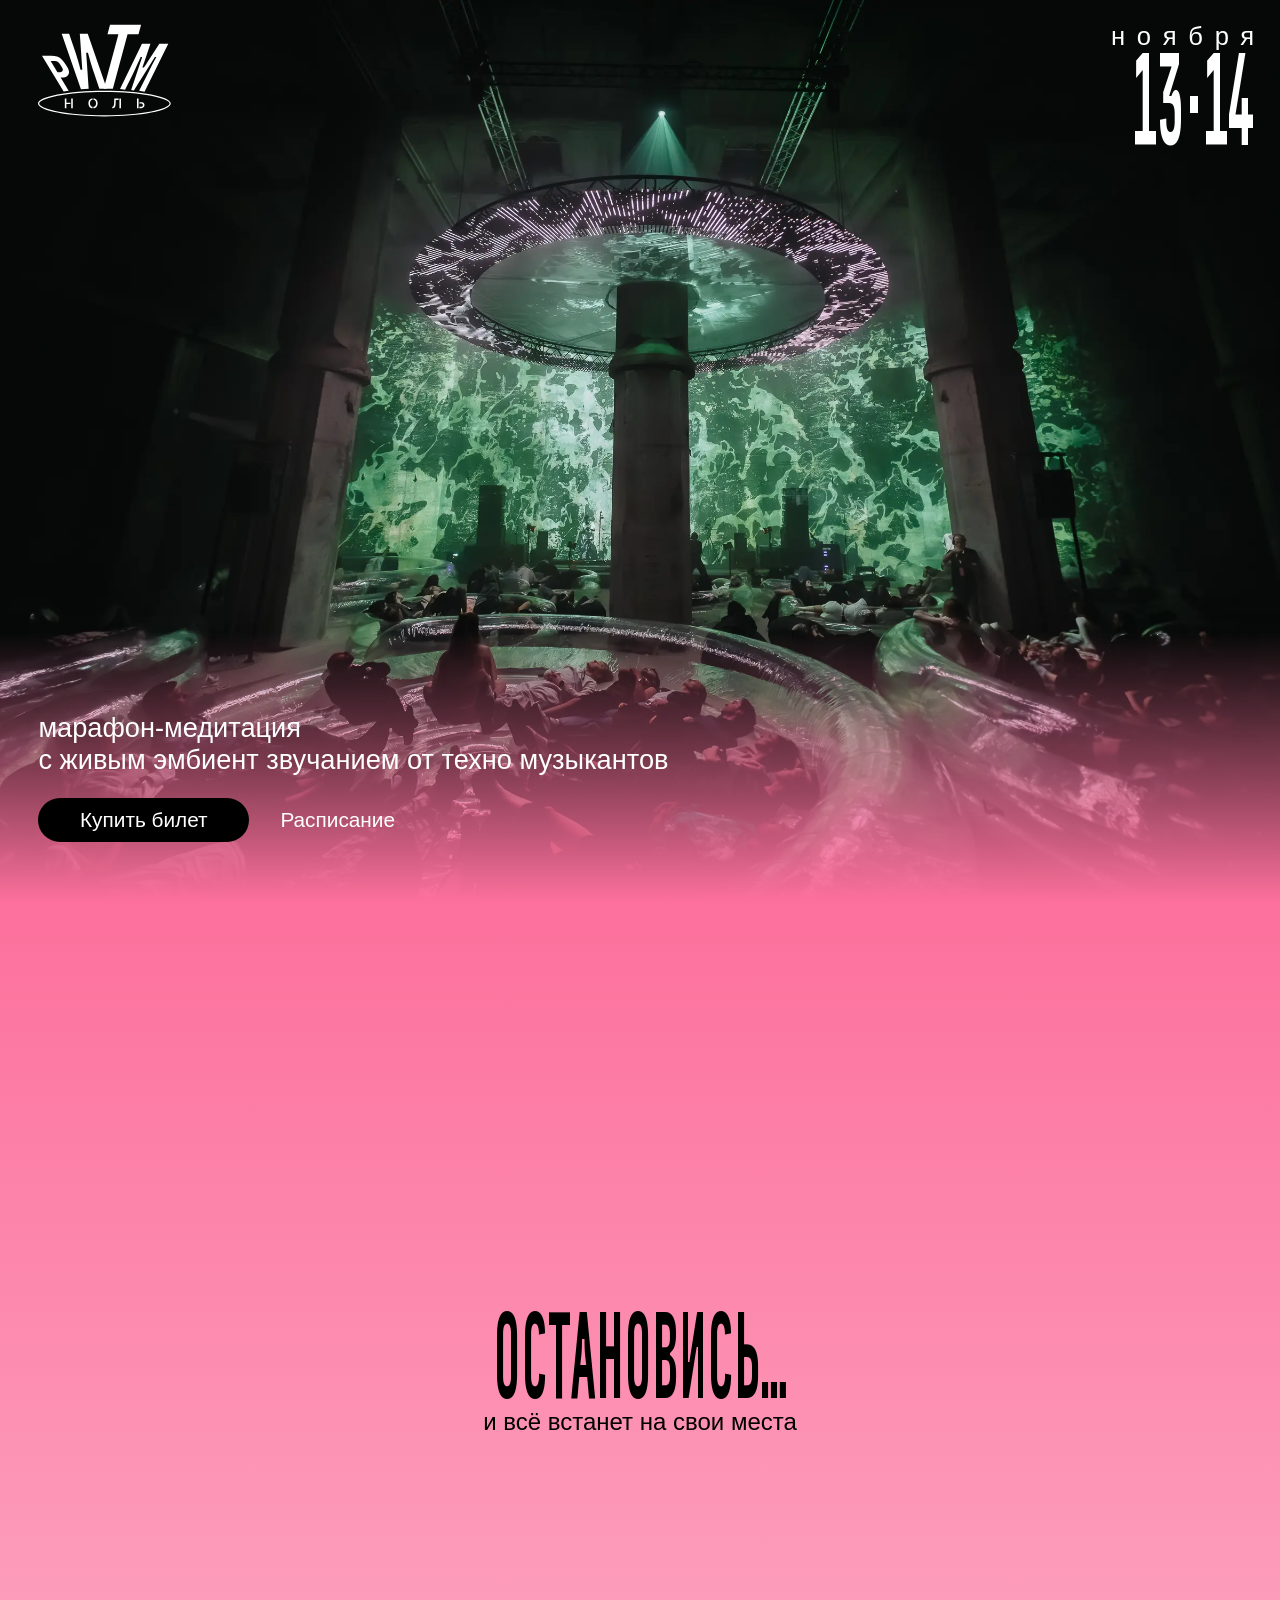
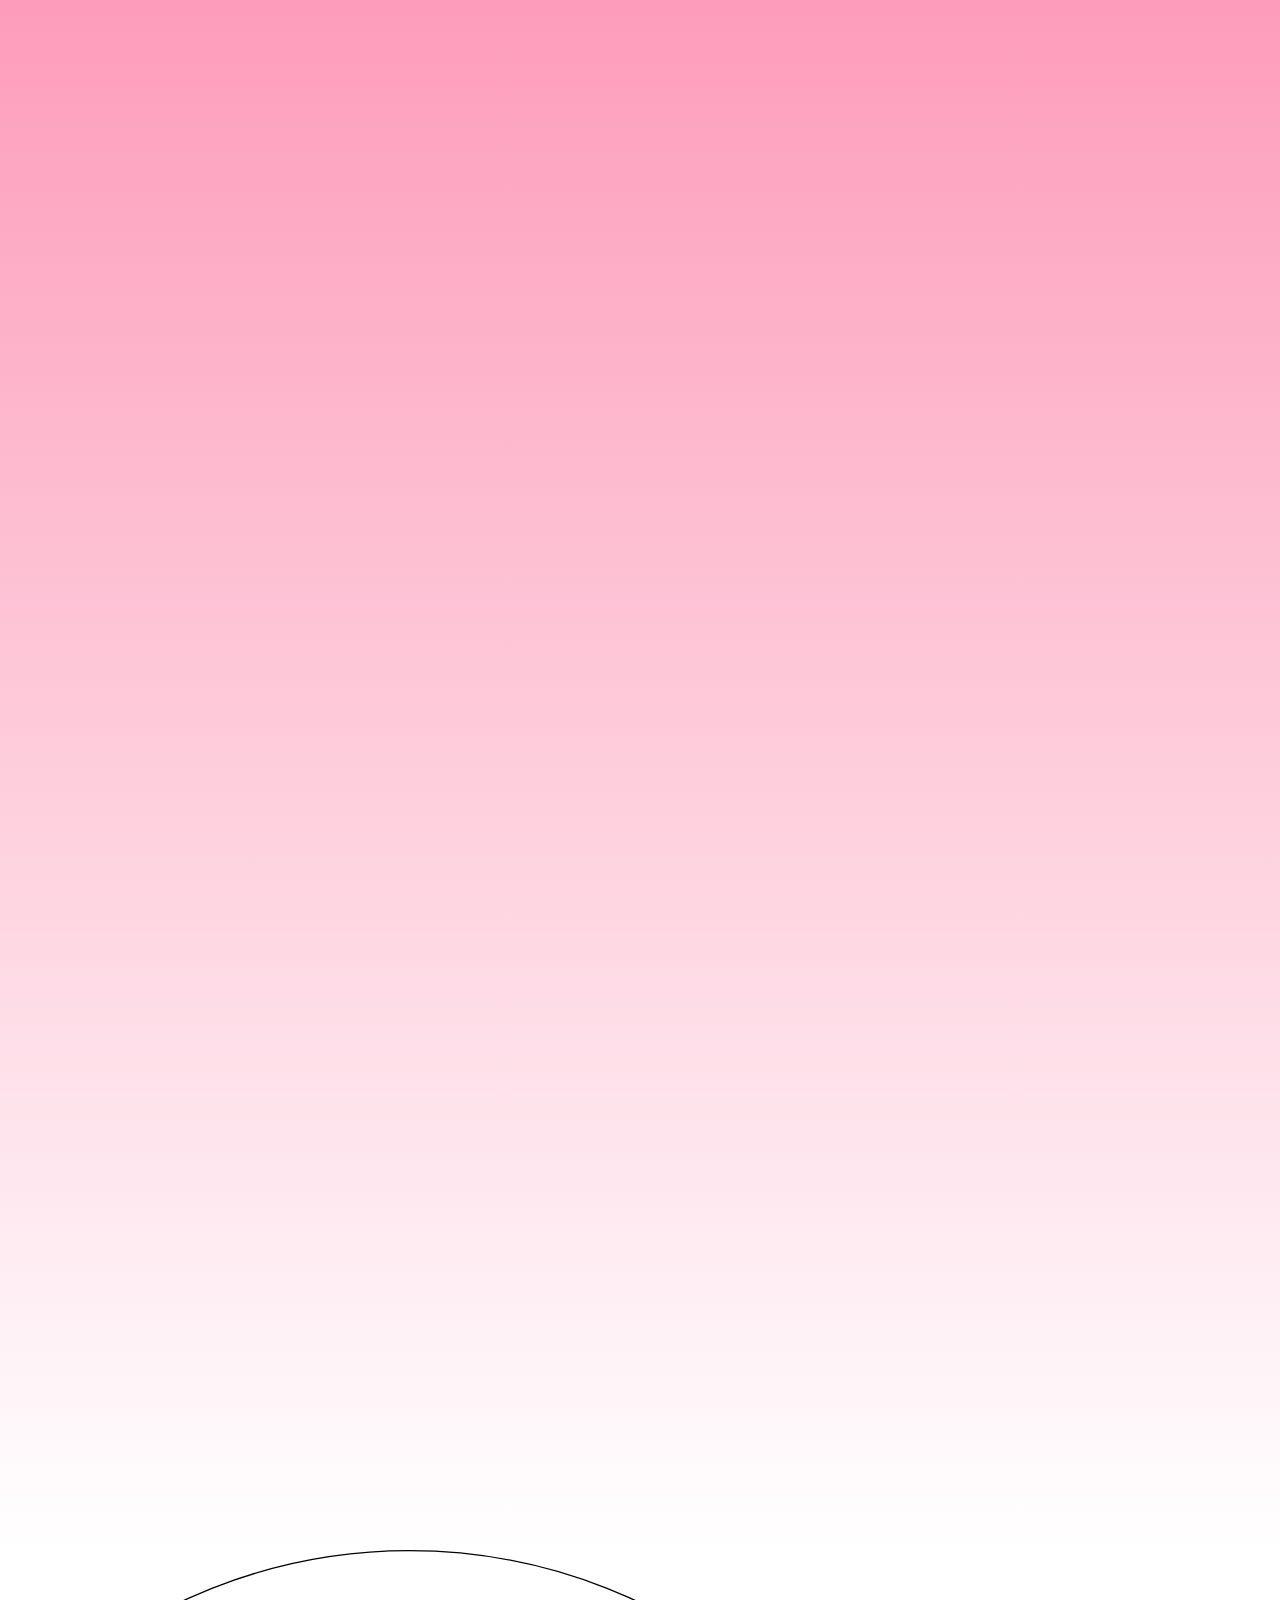
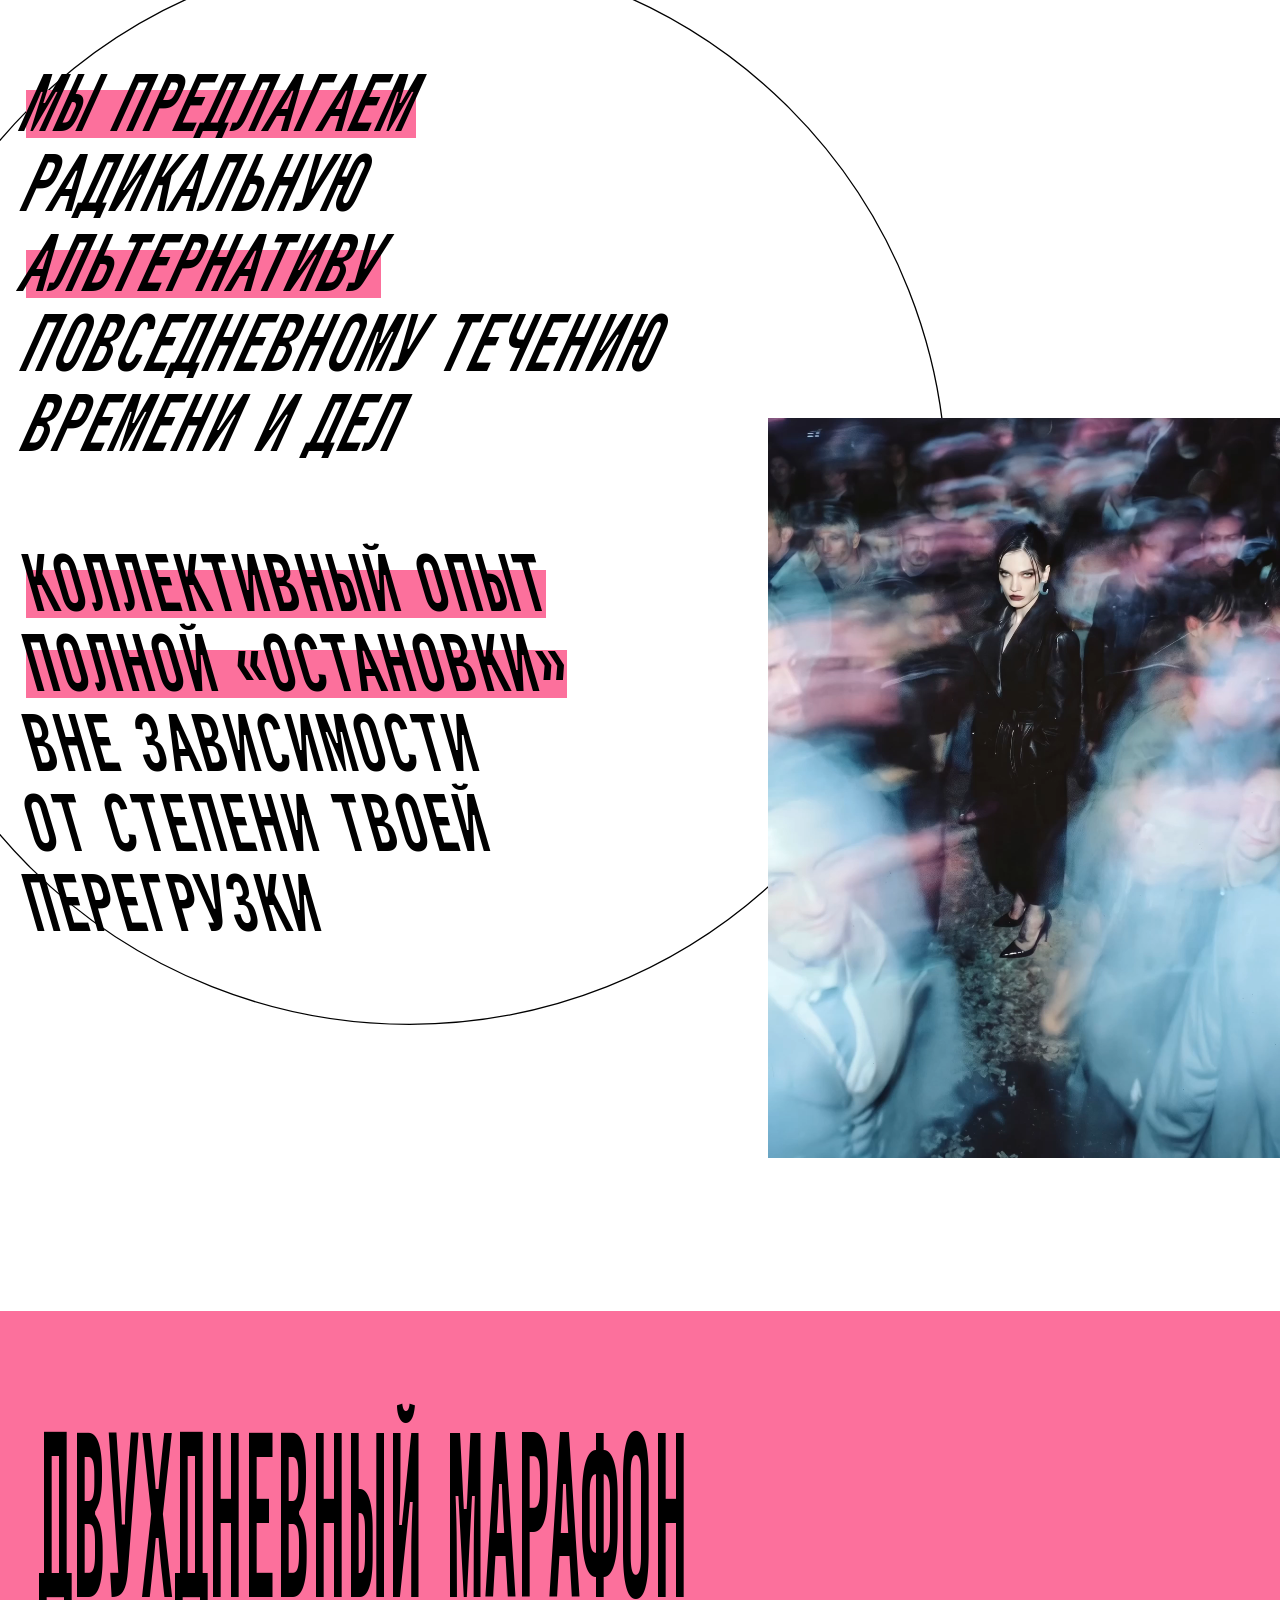
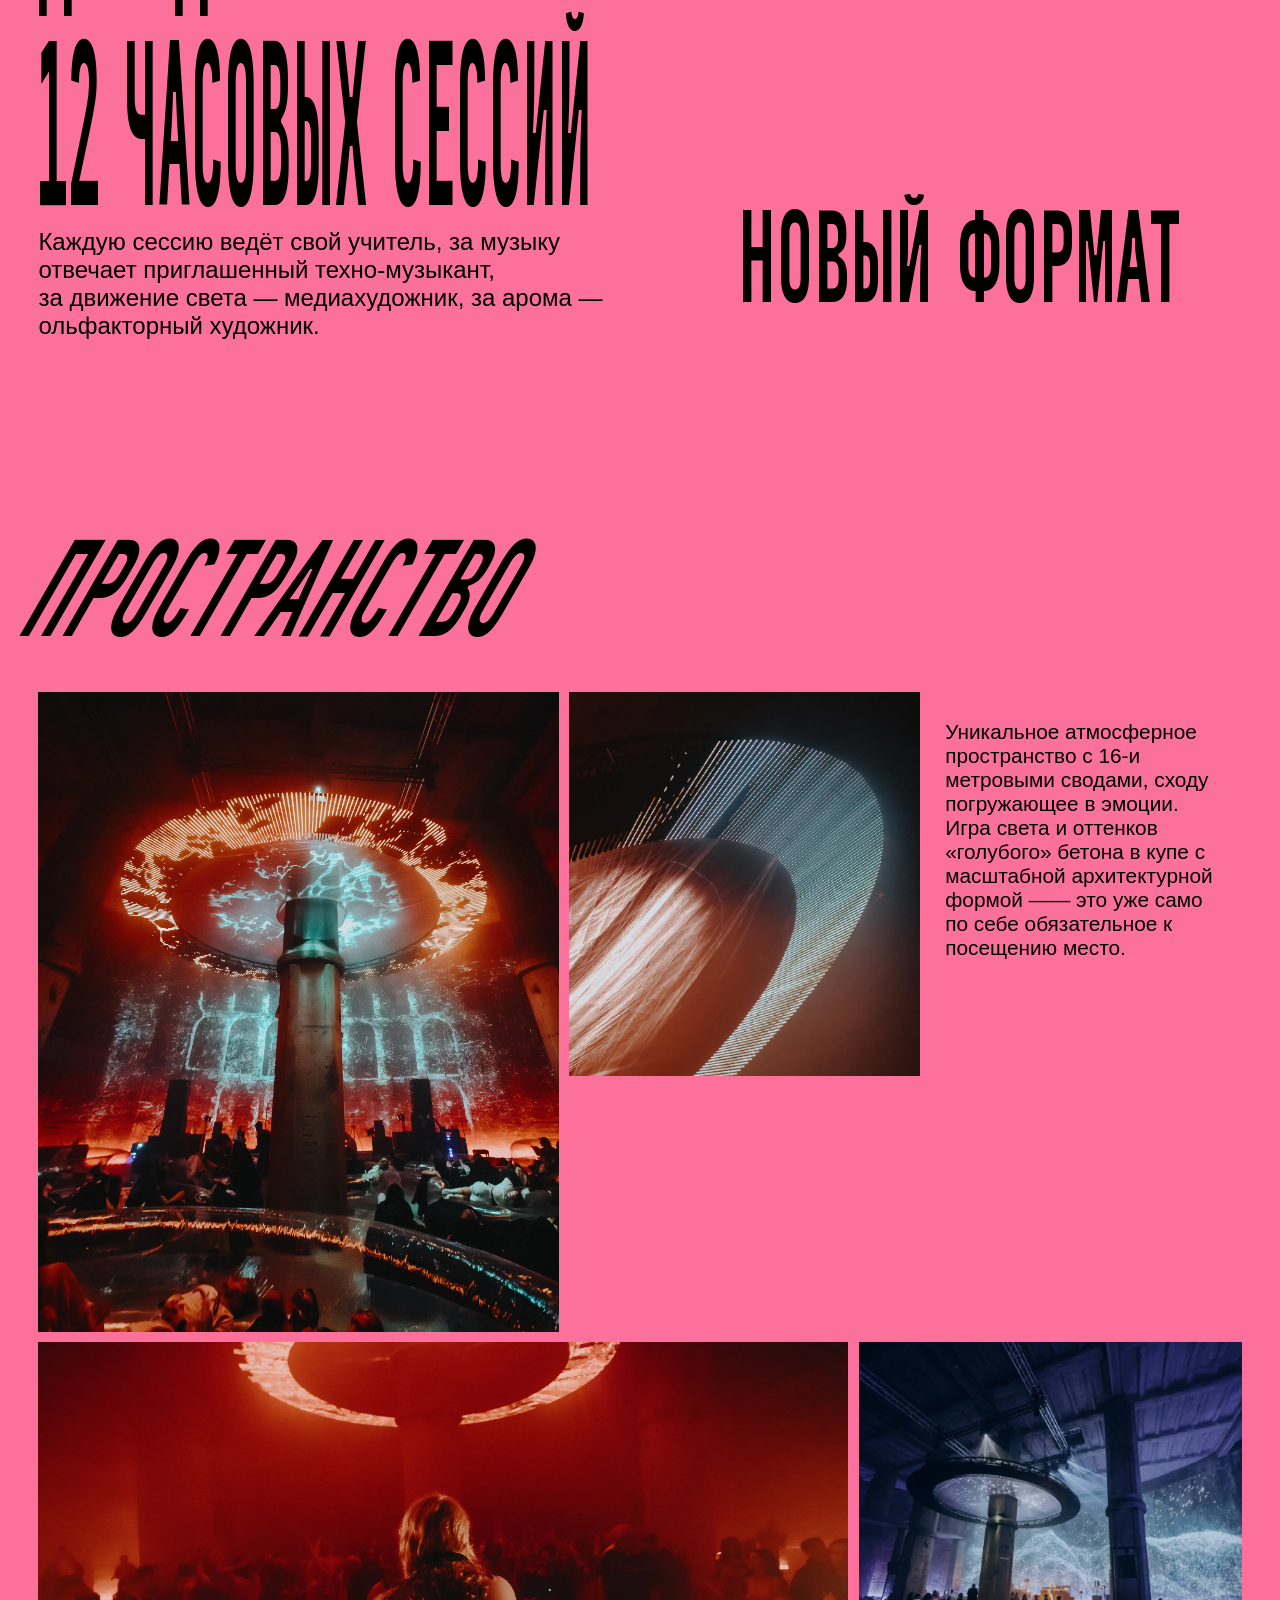
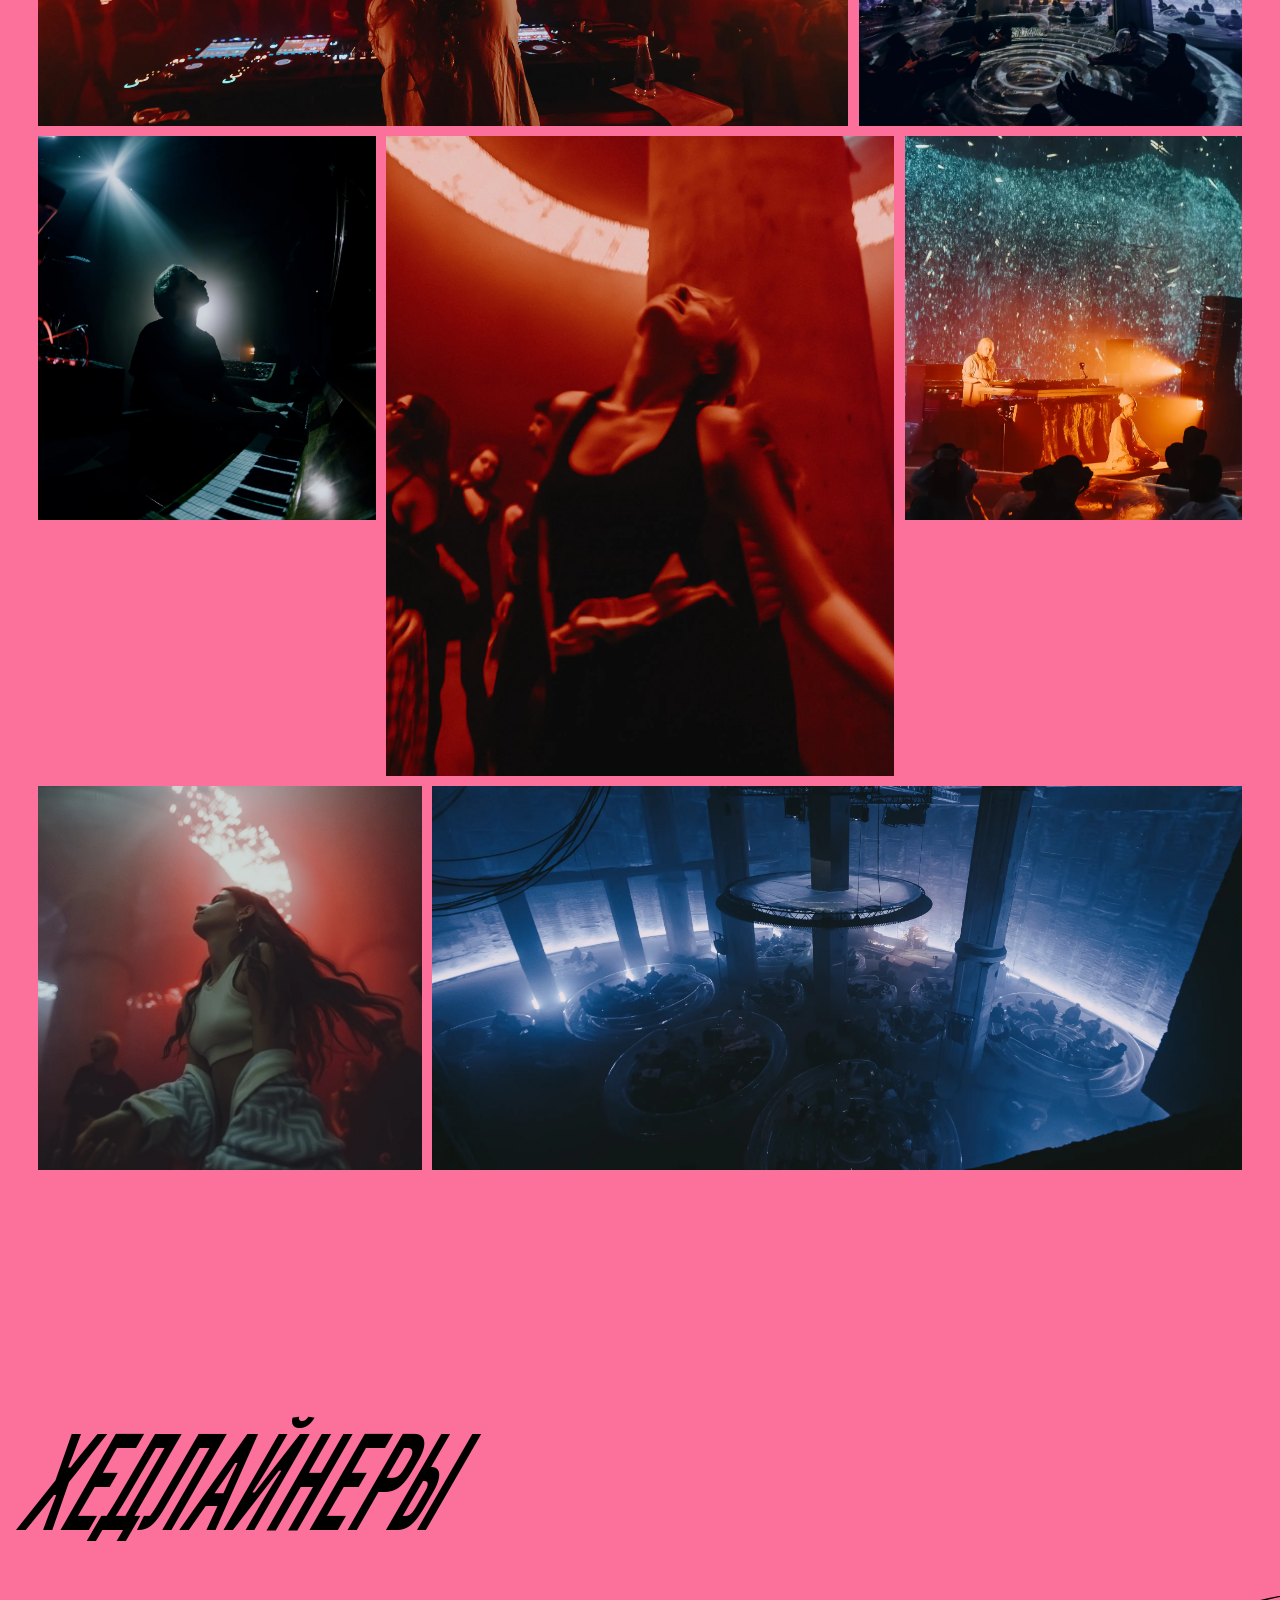
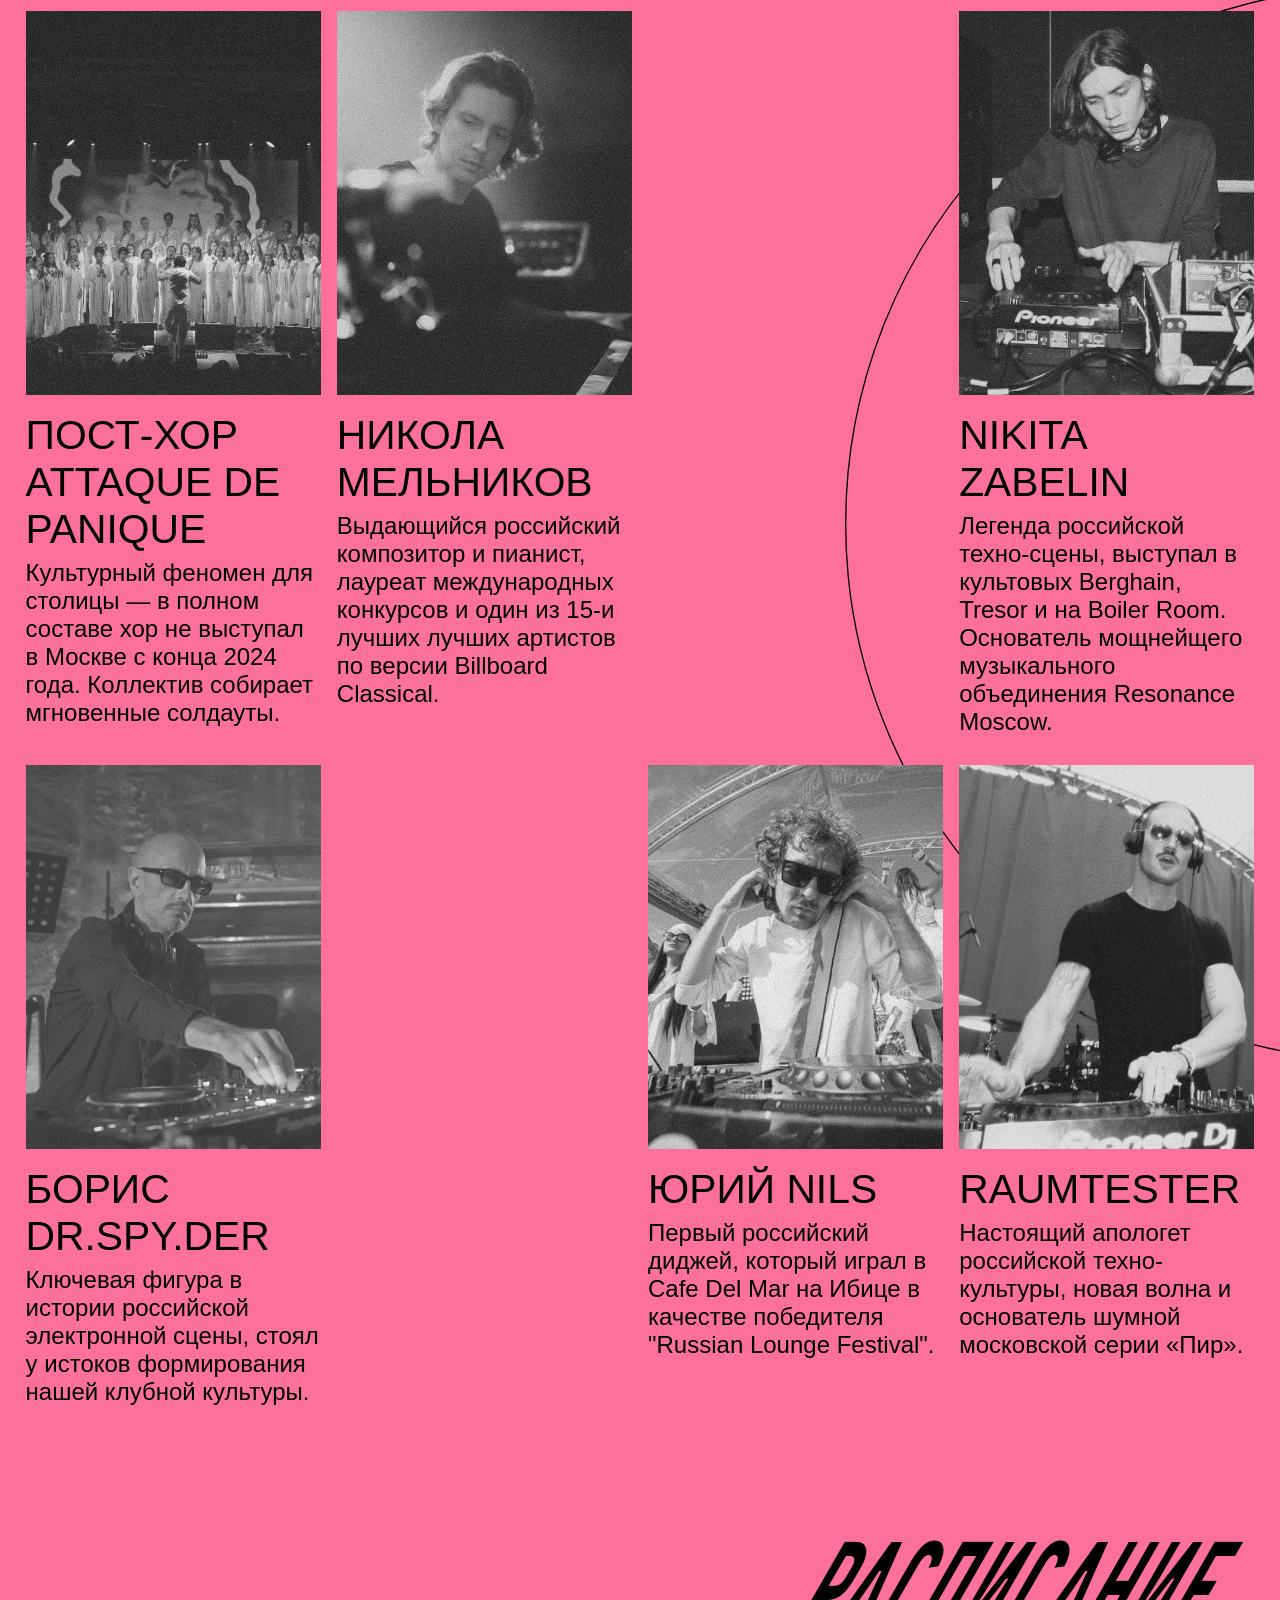
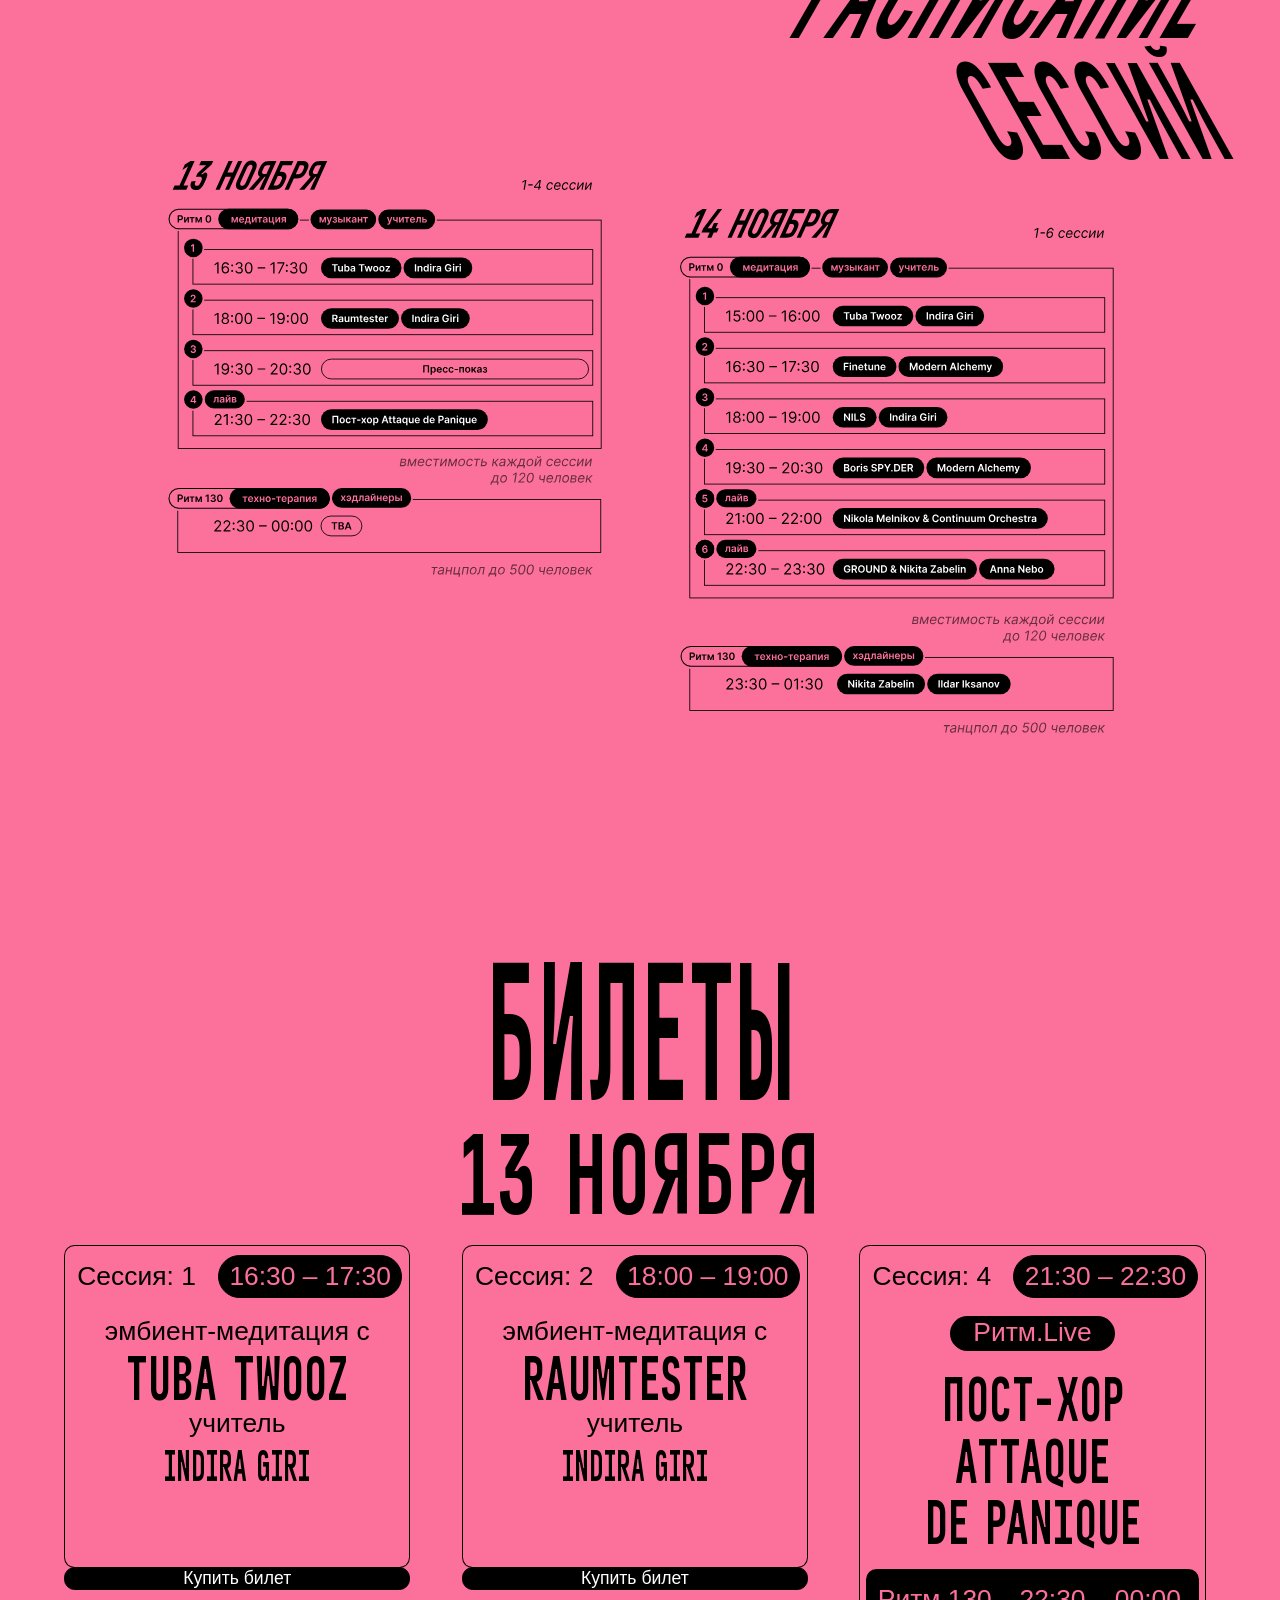
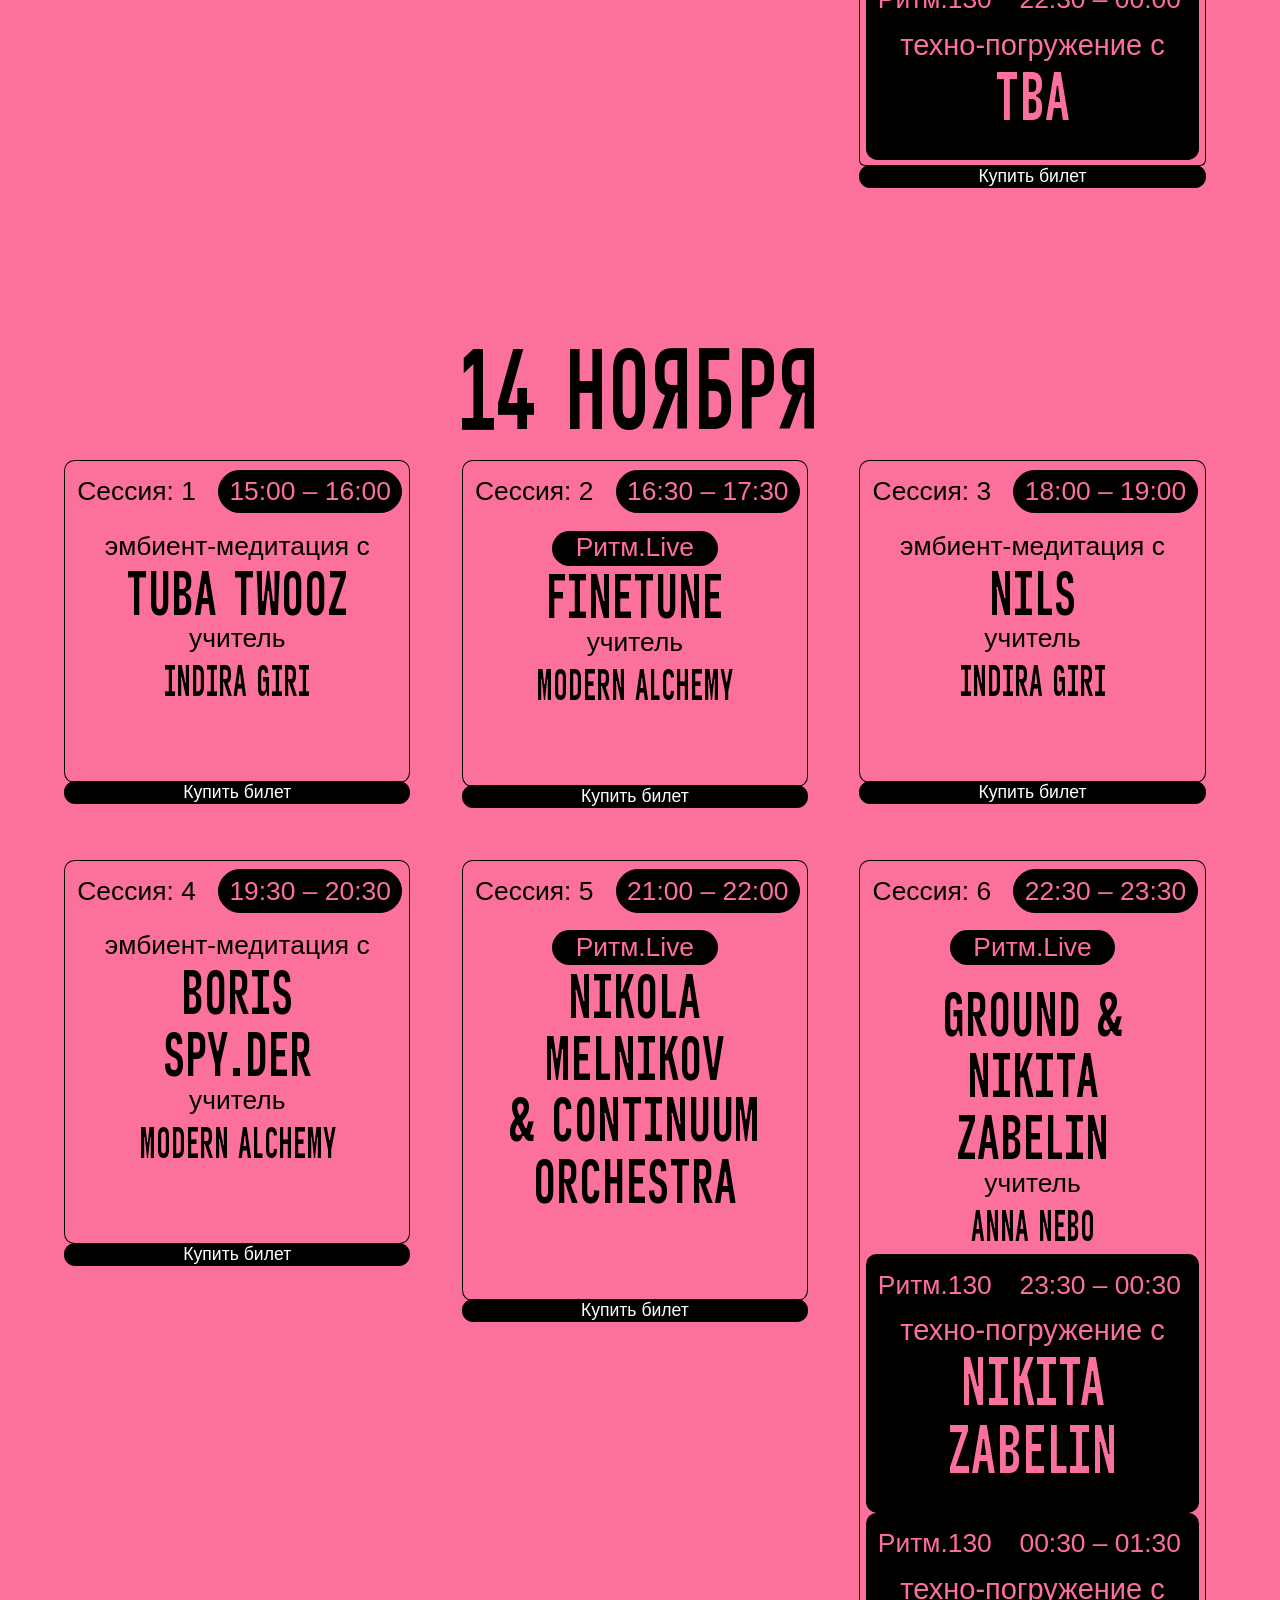
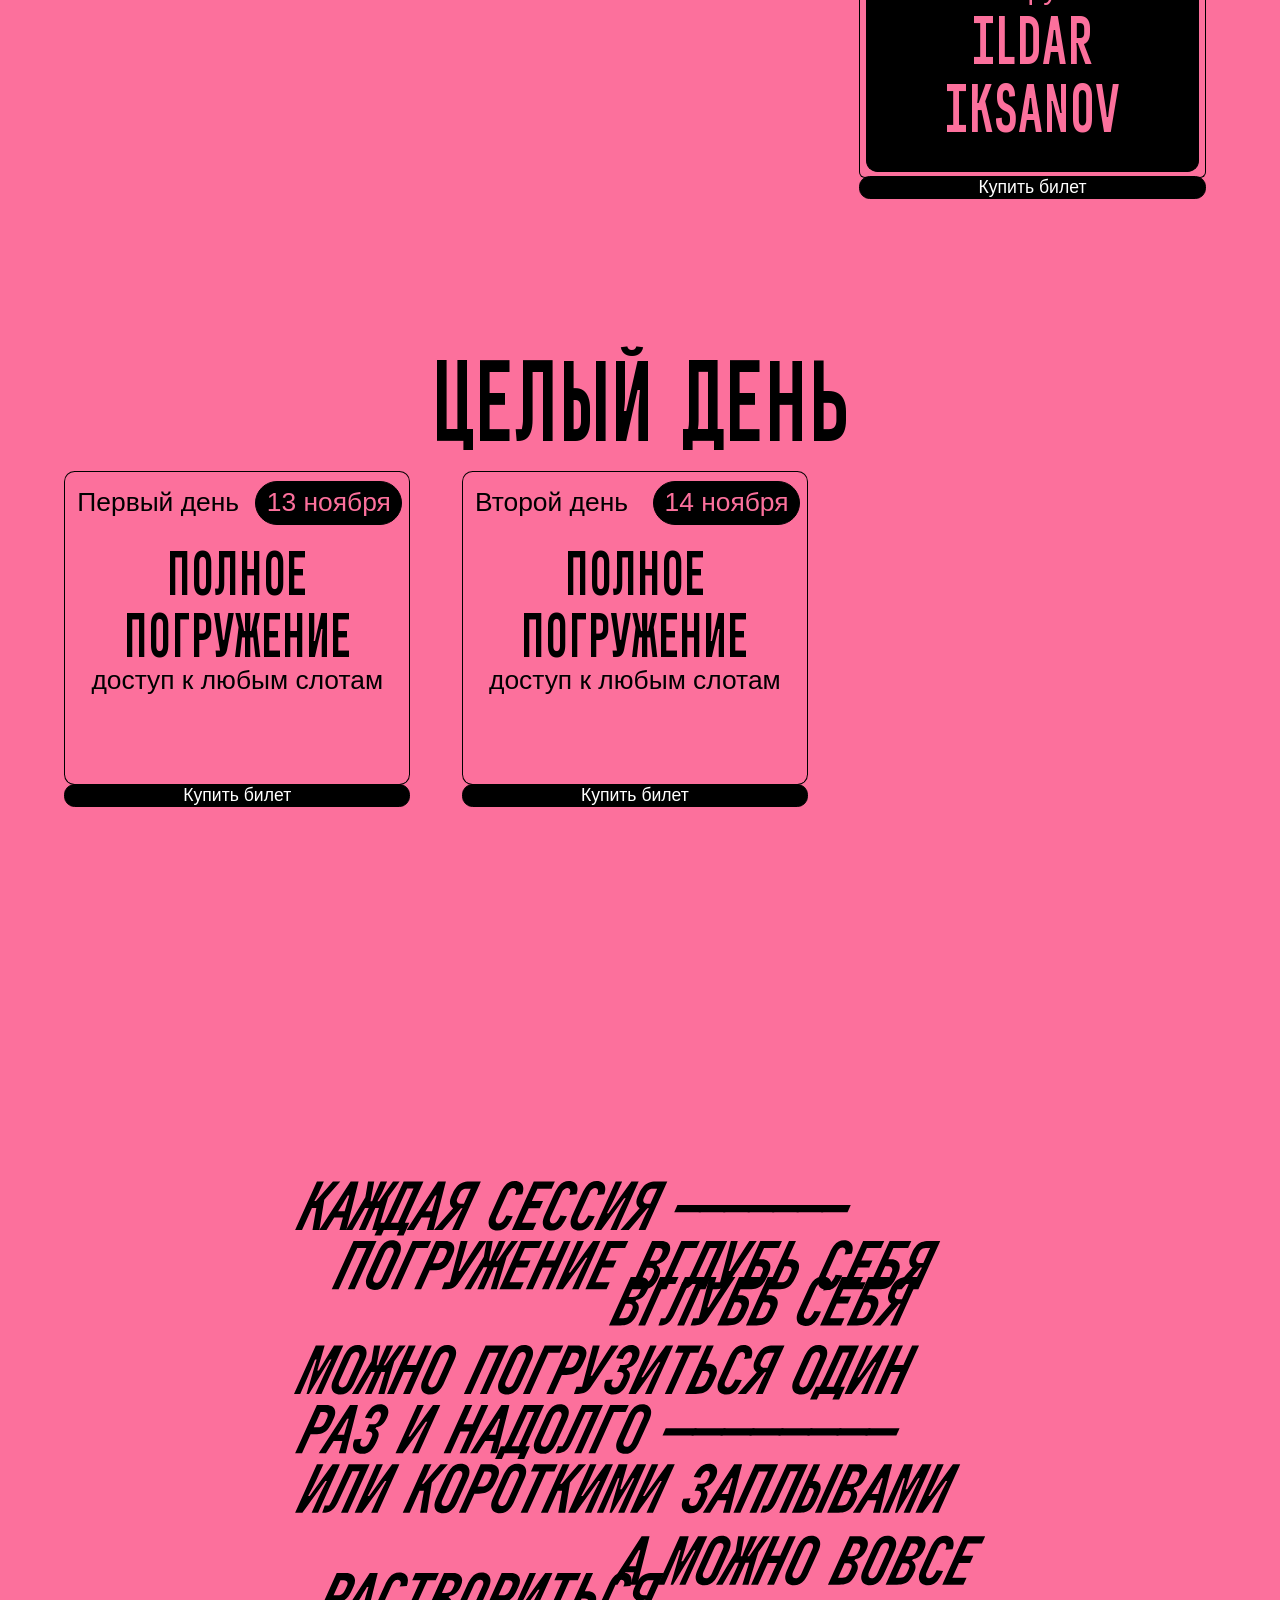
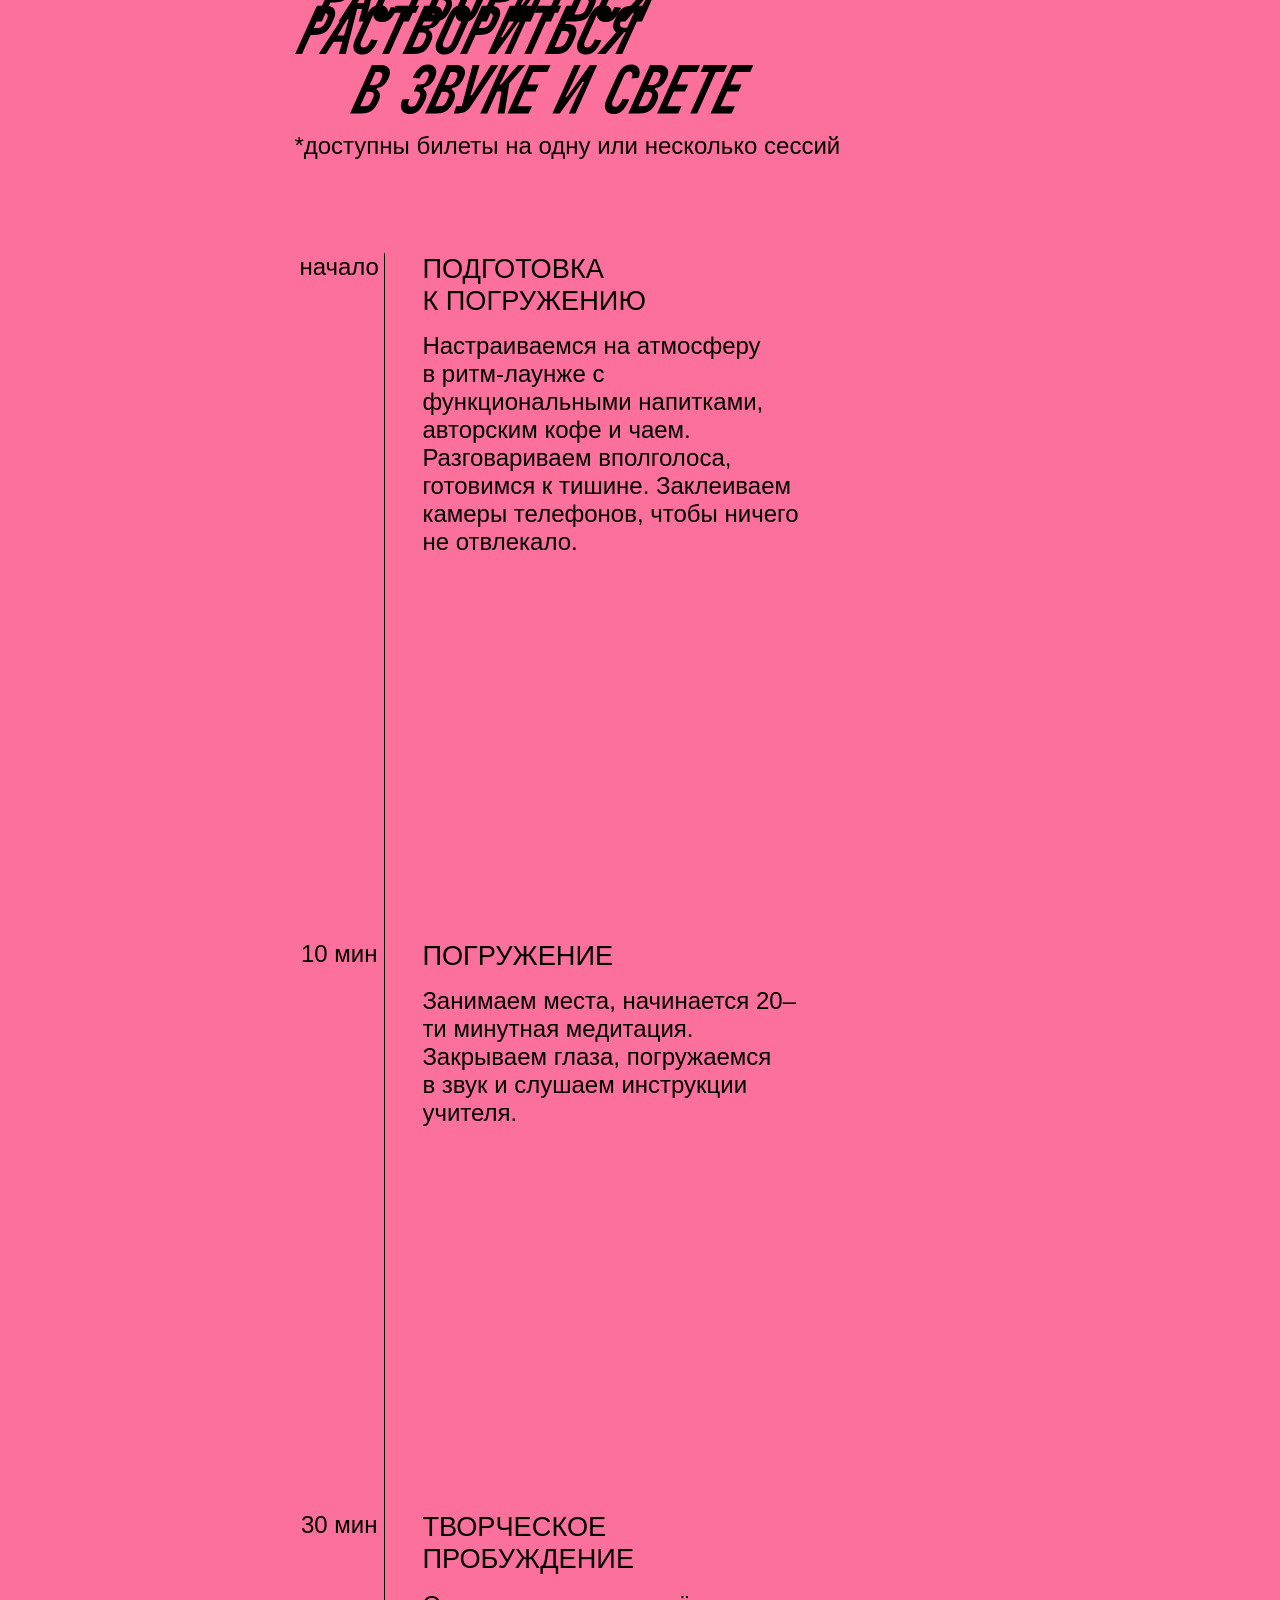
==== commit 9b800db7: "update partners" ====
--- a/static/index.html
+++ b/static/index.html
@@ -1243,7 +1243,7 @@
                         <h5>Партнёры</h5>
                         <ul>
                             <li>
-                                <svg xmlns="http://www.w3.org/2000/svg" viewBox="0 0 166.028 132.415" fill="currentColor" role="img" aria-label="r2g">
+                                <svg style="height: 130%;" xmlns="http://www.w3.org/2000/svg" viewBox="0 0 166.028 132.415" fill="currentColor" role="img" aria-label="r2g">
                                     <path d="M3.535 25.584 C6.372 22.005 12.261 20.321 15.159 19.873 C15.224 19.862 16.607 19.664 16.67 19.656 C17.845 19.488 18.303 19.902 18.313 21.099 L18.357 25.888 C18.367 27.086 17.887 27.632 16.711 27.8 C16.633 27.811 15.237 28.011 15.161 28.023 C10.97 28.703 7.884 31.468 7.835 36.654 L7.946 61.568 C7.955 62.765 7.474 63.313 6.3 63.481 L1.679 64.137 C0.504 64.305 0.045 63.89 0.034 62.693 C0.034 62.693 0.007 43.762 0.002 39.396 C-0.005 35.027 -0.12 30.191 3.535 25.584 Z"/>
                                     <path d="M136.919 4.546 L128.067 44.558 C127.777 45.879 127.273 46.269 126.019 46.449 L122.729 46.917 C121.478 47.093 120.951 46.769 120.704 45.605 L115.36 23.753 C115.204 23.216 114.577 23.306 114.419 23.887 L109.192 47.244 C108.89 48.484 108.477 48.945 107.222 49.123 L103.932 49.59 C102.681 49.769 102.088 49.533 101.831 48.291 L92.902 10.807 C92.68 9.801 92.991 9.197 93.854 9.074 L99.023 8.339 C100.043 8.194 100.589 8.674 100.813 9.683 L105.632 32.328 C105.711 32.878 106.427 32.855 106.573 32.193 L111.698 8.133 C111.989 6.813 112.417 6.434 113.67 6.254 L116.018 5.922 C117.27 5.745 117.865 5.978 118.121 7.22 L123.255 29.822 C123.423 30.437 124.116 30.259 124.272 29.676 L128.93 5.682 C129.175 4.607 129.646 3.981 130.665 3.837 L135.834 3.103 C136.696 2.98 137.163 3.472 136.919 4.546 Z"/>
                                     <path d="M0.143 81.711 L0.075 73.158 C0.076 72.041 0.548 71.414 1.722 71.247 L6.16 70.616 C7.335 70.448 7.805 70.941 7.804 72.059 L7.872 80.61 C7.915 81.484 8.106 81.711 8.968 81.587 L13.851 80.893 C15.024 80.726 15.485 81.155 15.472 82.194 L15.483 85.629 C15.493 86.826 15.01 87.361 13.834 87.527 L9.11 88.199 C8.247 88.322 7.966 88.587 8.01 89.462 L8.032 111.51 C8.117 114.873 9.563 116.423 12.735 116.033 C12.792 116.026 13.411 115.951 14.145 115.775 C15.3 115.499 15.755 115.988 15.764 117.184 L15.797 120.775 C15.806 121.973 15.343 122.339 14.204 122.675 C13.691 122.826 12.808 122.974 12.745 122.985 C4.182 124.152 0.16 121.275 0.122 112.636 L0.1 90.586 Z"/>
@@ -1255,7 +1255,7 @@
                                 </svg>
                             </li>
                             <li>
-                                <svg xmlns="http://www.w3.org/2000/svg" viewBox="0 0 220 44" fill="currentColor" role="img" aria-label="afisha">
+                                <svg style="height: 90%;" xmlns="http://www.w3.org/2000/svg" viewBox="0 0 220 44" fill="currentColor" role="img" aria-label="afisha">
                                     <path d="M68.248 11.564 L83.875 11.564 C87.07 11.564 89.778 13.056 89.787 16.488 L89.787 29.091 C89.787 32.525 87.083 34.242 83.875 34.242 L68.248 34.242 L68.248 44 L58.724 44 L58.724 34.242 L43.106 34.242 C39.898 34.242 37.148 32.525 37.148 29.091 L37.148 16.488 C37.148 13.056 39.898 11.564 43.106 11.564 L58.724 11.564 L58.724 0 L68.248 0 Z M48.794 29.996 L58.724 29.996 L58.724 15.45 L48.794 15.45 C47.447 15.45 46.273 16.217 46.273 17.888 L46.273 27.512 C46.273 29.273 47.44 29.996 48.794 29.996 Z M78.089 29.996 C79.532 29.996 80.706 29.273 80.706 27.512 L80.706 17.888 C80.706 16.217 79.532 15.45 78.089 15.45 L68.248 15.45 L68.248 29.996 Z" fill-rule="evenodd"/>
                                     <path d="M27.172 11.564 L0.089 11.564 L0.089 15.45 L21.173 15.45 C22.617 15.45 23.836 16.037 23.836 17.662 L23.836 18.792 L5.688 18.792 C1.852 18.792 0 20.825 0 23.626 L0 29.183 C0 31.982 1.852 34.247 5.688 34.247 L32.86 34.247 L32.86 16.127 C32.86 12.92 30.333 11.564 27.172 11.564 Z M23.833 29.949 L11.917 29.949 C9.435 29.949 9.027 29.091 9.027 27.737 L9.027 24.975 C9.027 23.619 9.749 22.761 11.917 22.761 L23.833 22.761 Z" fill-rule="evenodd"/>
                                     <path d="M103.508 27.392 C103.58 26.362 103.592 25.328 103.544 24.296 L103.544 11.564 L94.066 11.564 L94.066 34.242 L103.636 34.242 L117.904 18.36 C117.828 19.343 117.764 20.859 117.764 22.043 L117.764 34.242 L127.243 34.242 L127.243 11.564 L117.764 11.564 Z"/>
@@ -1269,7 +1269,7 @@
                                 </svg>
                             </li>
                             <li>
-                                <svg xmlns="http://www.w3.org/2000/svg" viewBox="0 0.007 4734.69 630.493" fill="currentColor" role="img" aria-label="bolshoi-gorod">
+                                <svg style="height: 80%;" xmlns="http://www.w3.org/2000/svg" viewBox="0 0.007 4734.69 630.493" fill="currentColor" role="img" aria-label="bolshoi-gorod">
                                     <path d="M2662.92,109.02c4.18-.01,8.34-.4,12.46-1.15,25.56-4.17,58.32-20.49,90.65-48.35l-17.47-47.2c-27.86,27.07-49.61,41.58-71.91,47.5V4.41c-48.34-15.05-78.56,11.3-78.56,44.48s29.13,60.13,64.84,60.13Z"/>
                                     <path d="M586.29,134.46h-4.65c-74.82,0-125.22,40.43-142.14,103.58-9.83,48.58-9.83,98.63,0,147.21,16.92,63.15,67.32,103.58,142.14,103.58h4.65c74.76,0,125.22-40.43,142.08-103.58,9.83-48.58,9.83-98.63,0-147.21-16.86-63.15-67.15-103.58-142.08-103.58Zm-2.35,301.26c-42.3,0-60.64-49.79-62.45-124.07,1.82-74.33,19.85-124.07,62.45-124.07s60.64,49.74,62.51,124.07c-1.87,74.27-19.85,124.07-62.51,124.07Z"/>
                                     <path d="M2301.51,134.46h-4.65c-74.81,0-125.22,40.43-142.14,103.58-9.75,48.59-9.75,98.63,0,147.21,16.92,63.15,67.33,103.58,142.14,103.58h4.65c74.75,0,125.21-40.43,142.07-103.58,9.83-48.58,9.83-98.63,0-147.21-16.86-63.15-67.32-103.58-142.07-103.58Zm-2.36,301.26c-42.3,0-60.57-49.79-62.45-124.07,1.88-74.33,19.85-124.07,62.45-124.07s60.64,49.74,62.51,124.07c-1.87,74.27-19.85,124.07-62.51,124.07Z"/>
@@ -1310,7 +1310,7 @@
                                 </svg>
                             </li>
                             <li>
-                                <svg xmlns="http://www.w3.org/2000/svg" viewBox="169 472 742.201 136.706" fill="currentColor" role="img" aria-label="inspiro">
+                                <svg style="height: 90%;" xmlns="http://www.w3.org/2000/svg" viewBox="169 472 742.201 136.706" fill="currentColor" role="img" aria-label="inspiro">
                                     <path d="M438 545.31 C430.17 536.474 414.832 527.028 403.23 519.988 C397.806 516.683 392.706 513.594 388.719 510.936 C382.9 507.021 380.062 502.998 379.811 499.262 C379.488 494.306 384.444 487.517 401.542 489.528 C405.852 490.031 410.378 491.288 413.539 492.546 C417.957 494.27 422.95 496.964 427.619 501.022 C430.996 503.968 433.762 507.129 435.881 510.254 L435.881 485.577 C413.719 480.297 393.819 479.902 381.463 483.135 C370.544 485.972 364.366 492.797 363.575 501.561 C362.749 510.613 368.999 517.653 379.452 524.693 C383.762 527.566 389.042 530.763 394.61 534.176 C403.769 539.743 413.395 544.987 420.076 550.483 C422.591 552.53 425.285 555.44 426.937 558.133 C429.559 562.372 431.283 567.185 431.283 572.465 C431.283 587.695 418.065 600.051 401.722 600.051 C392.419 600.051 384.049 596.064 378.697 589.742 C373.669 583.851 371.118 575.77 371.118 569.089 C371.118 560.109 374.746 552.099 380.421 546.855 L354.883 546.855 C352.907 555.835 353.051 565.712 355.386 574.584 C357.972 584.462 364.006 593.549 371.693 599.189 C379.344 604.792 389.653 608.635 402.44 608.635 C427.009 608.635 446.944 590.891 446.944 569.017 C446.944 560.109 443.783 551.776 438.036 545.31 Z"/>
                                     <path d="M324.709 482.991 L295.22 482.991 C295.22 482.991 315.37 495.635 312.82 523.364 C310.665 546.747 305.744 556.014 309.659 578.212 C309.516 578.284 309.552 578.248 309.408 578.32 L257.145 482.991 L232.936 482.991 C232.936 482.991 252.835 506.482 238.97 547.466 C225.105 588.449 238.395 607.127 238.395 607.127 L267.885 607.127 C267.885 607.127 247.734 594.484 250.285 566.754 C252.548 542.329 257.792 533.314 252.871 508.889 C253.015 508.817 252.979 508.853 253.122 508.781 L307.145 607.127 L330.169 607.127 C330.169 607.127 310.27 583.636 324.135 542.653 C338 501.669 324.709 482.991 324.709 482.991 Z"/>
                                     <path d="M600.247 482.847 L572.948 482.847 C583.185 494.916 583.509 504.973 583.58 512.947 C583.832 536.438 583.58 606.947 583.58 606.947 L610.879 606.947 C600.642 594.878 600.319 584.821 600.247 576.847 C599.995 553.356 600.247 482.847 600.247 482.847 Z"/>
@@ -1343,7 +1343,7 @@
                                 </svg>
                             </li>
                             <li>
-                                <svg xmlns="http://www.w3.org/2000/svg" viewBox="117 118.082 902 221.836" fill="currentColor" role="img" aria-label="srsly">
+                                <svg style="height: 80%;" xmlns="http://www.w3.org/2000/svg" viewBox="117 118.082 902 221.836" fill="currentColor" role="img" aria-label="srsly">
                                     <path d="M147.85 267.53 C147.85 296.425 170.124 312.225 202.931 312.225 L206.091 312.225 C234.233 312.225 250.787 297.928 250.787 279.869 C250.787 262.414 239.801 252.178 216.776 247.513 L182.313 240.441 C146.948 233.217 127.685 213.352 127.685 179.793 C127.083 146.082 159.438 117.489 204.737 118.091 C252.443 118.091 283.143 144.426 284.648 185.812 L253.797 185.812 C252.292 161.432 232.578 145.782 206.392 145.782 L203.231 145.782 C176.896 145.782 158.536 160.228 158.536 179.341 C158.536 195.595 169.521 205.828 188.182 209.589 L222.645 216.362 C261.924 224.038 281.488 244.804 281.488 278.665 C281.939 315.838 249.132 340.217 201.727 339.915 C150.56 339.915 118.505 314.934 117 267.53 Z"/>
                                     <path d="M320.632 121.1 L413.185 121.1 C452.463 120.649 481.508 146.232 480.906 179.793 C480.906 207.182 465.706 227.951 445.54 234.271 C470.071 234.271 477.896 242.397 477.896 264.519 L477.896 336.906 L447.045 336.906 L447.045 272.195 C447.045 255.037 442.531 250.675 425.525 250.675 L351.483 250.675 L351.483 336.906 L320.632 336.906 Z M408.519 222.834 C434.254 222.834 450.055 206.278 450.055 184.308 C450.055 161.432 435.006 148.941 408.519 148.941 L351.483 148.941 L351.483 222.834 Z"/>
                                     <path d="M539.266 267.53 C539.266 296.425 561.539 312.225 594.346 312.225 L597.507 312.225 C625.649 312.225 642.203 297.928 642.203 279.869 C642.203 262.414 631.217 252.178 608.192 247.513 L573.729 240.441 C538.363 233.217 519.1 213.352 519.1 179.793 C518.499 146.082 550.854 117.489 596.152 118.091 C643.858 118.091 674.559 144.426 676.064 185.812 L645.213 185.812 C643.708 161.432 623.994 145.782 597.808 145.782 L594.647 145.782 C568.311 145.782 549.951 160.228 549.951 179.341 C549.951 195.595 560.937 205.828 579.598 209.589 L614.061 216.362 C653.339 224.038 672.903 244.804 672.903 278.665 C673.355 315.838 640.547 340.217 593.143 339.915 C541.976 339.915 509.92 314.934 508.416 267.53 Z"/>
@@ -1368,7 +1368,7 @@
                                 </svg>
                             </li>
                             <li>
-                                <svg xmlns="http://www.w3.org/2000/svg" viewBox="176.352 349.898 233.983 141.23" fill="currentColor" role="img" aria-label="time-msk">
+                                <svg style="height: 125%;" xmlns="http://www.w3.org/2000/svg" viewBox="176.352 349.898 233.983 141.23" fill="currentColor" role="img" aria-label="time-msk">
                                     <path d="M408.181 455.663 L182.365 455.663 C181.175 455.663 180.21 454.558 180.21 453.196 C180.21 451.834 181.175 450.73 182.365 450.73 L408.181 450.73 C409.371 450.73 410.335 451.834 410.335 453.196 C410.335 454.558 409.371 455.663 408.181 455.663 Z"/>
                                     <path d="M208.797 371.263 C215.014 369.008 215.776 365.925 215.65 364.235 L215.65 356.775 C215.65 354.113 214.53 352.516 213.59 351.644 C211.713 349.905 209.34 349.872 208.731 349.904 L183.349 349.905 C182.671 349.876 180.297 349.9 178.414 351.645 C177.474 352.516 176.354 354.112 176.354 356.775 L176.355 364.298 C176.304 365.596 176.867 368.871 183.168 371.248 C186.83 372.631 187.935 373.048 187.935 379.203 L187.938 429.514 C187.88 430.473 187.868 433.793 190.144 436.259 C191.15 437.351 192.984 438.652 196.002 438.652 C199.02 438.652 200.853 437.351 201.859 436.26 C204.139 433.79 204.125 430.47 204.069 429.608 L204.069 379.203 C204.069 372.978 205.26 372.546 208.797 371.263 Z M200.925 379.203 L200.928 429.704 C200.945 429.986 201.053 432.498 199.548 434.128 C198.968 434.758 197.881 435.508 196.002 435.508 C194.122 435.508 193.036 434.758 192.455 434.127 C190.953 432.501 191.059 429.985 191.079 429.608 L191.079 379.203 C191.079 371.245 188.747 369.994 184.278 368.307 C179.553 366.524 179.488 364.631 179.498 364.359 L179.498 356.775 C179.498 355.247 180.07 354.395 180.55 353.951 C181.443 353.124 182.653 353.044 183.116 353.044 C183.187 353.044 183.241 353.046 183.273 353.047 L208.804 353.046 C209.069 353.035 210.448 353.019 211.453 353.95 C211.933 354.396 212.507 355.247 212.507 356.775 L212.507 364.299 C212.507 364.348 212.509 364.396 212.513 364.445 C212.601 365.393 211.399 366.975 207.725 368.308 C202.997 370.022 200.925 371.571 200.925 379.203 Z"/>
                                     <path d="M291.544 412.03 C292.03 411.948 293.807 411.723 298.612 411.723 C300.965 411.723 303.002 410.841 304.501 409.173 C307.881 405.414 307.278 399.059 307.206 398.456 C307.163 397.443 305.983 373.655 291.337 373.571 C289.517 373.471 280.219 373.798 275.139 390.859 C275.005 391.308 274.879 391.755 274.759 392.201 L274.759 390.26 C274.769 390.072 274.787 389.576 274.738 388.931 C274.669 381.947 269.77 374.163 263.28 374.163 C259.065 374.163 255.593 377.037 253.656 379.083 C251.461 374.881 247.622 374.117 245.663 374.375 C244.713 374.425 242.093 374.862 238.196 377.807 C236.327 374.586 233.589 374.085 232.068 374.084 C229.051 374.085 227.218 375.385 226.212 376.477 C223.933 378.947 223.947 382.266 224.003 383.128 L224.006 429.512 C223.947 430.471 223.933 433.79 226.211 436.259 C227.218 437.351 229.051 438.652 232.069 438.652 C235.087 438.652 236.921 437.351 237.927 436.26 C240.199 433.798 240.186 430.516 240.131 429.666 L240.127 403.547 C240.137 403.424 240.14 403.299 240.138 403.168 C240.065 398.995 240.438 396.35 240.85 395.027 C241.313 396.469 241.696 399.231 241.696 403.19 C241.696 403.318 241.7 403.445 241.711 403.571 L241.696 429.63 C241.646 430.645 241.676 433.817 243.763 436.223 C244.723 437.331 246.475 438.652 249.37 438.652 C252.264 438.652 254.016 437.331 254.976 436.223 C257.066 433.814 257.095 430.616 257.044 429.593 L257.044 403.433 C257.055 403.307 257.058 403.18 257.056 403.054 C256.983 398.881 257.357 396.235 257.767 394.913 C258.23 396.354 258.614 399.116 258.614 403.075 C258.614 403.204 258.617 403.331 258.629 403.456 L258.632 429.512 C258.573 430.471 258.558 433.79 260.836 436.259 C261.843 437.351 263.677 438.652 266.695 438.652 C269.713 438.652 271.547 437.351 272.553 436.26 C274.832 433.79 274.817 430.471 274.761 429.608 L274.761 420.973 C275.117 422.359 275.396 423.185 275.441 423.316 C275.645 423.953 280.557 438.652 291.319 438.652 C300.041 438.652 304.32 431.559 305.334 427.769 C305.927 426.032 306.225 422.416 303.581 419.878 C300.932 417.33 297.561 417.75 295.398 419.678 C294.614 420.477 293.249 421.369 292.79 421.382 C290.643 421.382 290.286 417.913 290.286 416.368 C290.286 413.347 291.063 412.348 291.305 412.108 C291.386 412.086 291.465 412.06 291.544 412.03 Z M270.242 434.128 C269.661 434.758 268.575 435.508 266.695 435.508 C264.815 435.508 263.729 434.758 263.147 434.127 C261.645 432.499 261.752 429.986 261.773 429.608 L261.773 403.37 C261.773 403.295 261.769 403.149 261.758 403.075 C261.758 397.069 261.008 393.244 259.528 391.705 C259.052 391.213 258.5 390.963 257.886 390.963 C257.134 390.963 256.475 391.252 255.93 391.82 C254.131 393.688 253.84 398.99 253.912 403.167 C253.904 403.23 253.901 403.293 253.901 403.356 L253.901 429.608 C253.901 429.624 253.909 429.637 253.91 429.652 C253.91 429.668 253.902 429.682 253.903 429.698 C253.919 429.983 254.022 432.525 252.601 434.164 C251.828 435.056 250.741 435.508 249.37 435.508 C247.999 435.508 246.912 435.056 246.138 434.164 C244.72 432.529 244.821 430.017 244.838 429.737 C244.839 429.721 244.831 429.707 244.831 429.691 C244.832 429.676 244.84 429.663 244.84 429.648 L244.855 403.486 C244.855 403.411 244.851 403.264 244.84 403.19 C244.84 397.184 244.09 393.359 242.611 391.822 C242.136 391.328 241.583 391.078 240.969 391.078 C240.216 391.078 239.558 391.366 239.012 391.934 C237.213 393.803 236.923 399.104 236.994 403.282 C236.987 403.345 236.983 403.408 236.983 403.471 L236.99 429.762 C237.018 430.212 237.081 432.54 235.616 434.128 C235.035 434.758 233.949 435.508 232.069 435.508 C230.19 435.508 229.103 434.758 228.522 434.127 C227.019 432.499 227.127 429.986 227.147 429.608 L227.144 383.032 C227.127 382.751 227.019 380.238 228.523 378.608 C229.103 377.979 230.19 377.228 232.068 377.228 C233.633 377.228 234.856 378.096 235.703 379.807 C235.716 379.834 235.774 379.96 235.788 379.986 C235.864 380.149 235.936 380.316 236.004 380.488 C236.064 380.642 236.148 380.785 236.253 380.913 C236.286 380.952 236.338 381.008 236.373 381.044 C236.609 381.279 236.913 381.433 237.241 381.485 C238.137 381.628 239.242 380.961 240.008 380.379 C243.438 377.764 245.46 377.534 245.942 377.504 C246.089 377.485 249.556 377.099 251.244 381.36 C251.496 381.994 251.766 382.507 252.046 382.884 C252.372 383.321 252.9 383.557 253.446 383.51 C253.915 383.469 254.337 383.219 254.601 382.837 C254.841 382.509 258.728 377.307 263.28 377.307 C267.848 377.307 271.563 383.708 271.595 389.009 C271.595 389.048 271.596 389.088 271.6 389.128 C271.64 389.622 271.625 389.986 271.618 390.173 L271.621 429.704 C271.638 429.986 271.745 432.499 270.242 434.128 Z M290.48 409.063 C290.31 409.089 290.149 409.142 290.001 409.218 C289.112 409.652 287.142 411.2 287.142 416.368 C287.142 424.054 291.494 424.526 292.79 424.526 C295.022 424.526 297.411 422.113 297.439 422.079 C297.521 422.006 299.487 420.302 301.402 422.144 C302.909 423.592 302.687 425.792 302.328 426.853 C301.5 429.938 298.133 435.508 291.319 435.508 C282.826 435.508 278.479 422.492 278.425 422.325 C278.219 421.729 273.447 407.557 278.152 391.756 C282.397 377.504 289.447 376.707 291.016 376.707 C291.11 376.707 291.184 376.71 291.236 376.713 C296.012 376.74 299.601 380.204 301.906 387.007 C303.791 392.573 304.055 398.346 304.073 398.698 C304.08 398.754 304.668 404.285 302.163 407.071 C301.263 408.072 300.068 408.58 298.612 408.58 C293.167 408.58 291.288 408.862 290.733 408.984 C290.65 409.002 290.563 409.03 290.48 409.063 Z"/>
@@ -1406,6 +1406,27 @@
                                 <svg xmlns="http://www.w3.org/2000/svg" viewBox="142.784 181.842 899.49 256.286" fill="currentColor" role="img" aria-label="vokrug">
                                     <path d="M430.643 301.112 C417.045 304.861 410.234 306.745 396.628 309.784 L396.628 315.187 C399.675 314.715 401.318 314.245 404.377 313.548 L417.281 365.631 C418.688 371.496 423.139 378.772 429.465 378.772 C431.818 378.772 440.032 375.954 442.614 366.1 C439.796 385.335 438.16 395.189 429.938 405.752 C430.186 405.512 430.415 404.81 430.415 404.341 C430.415 394.491 427.124 387.684 421.026 387.684 C413.986 387.684 407.656 395.891 407.656 405.977 C407.656 413.963 412.812 420.998 419.15 420.998 C432.295 420.998 441.207 401.756 444.49 392.142 C454.344 361.868 453.41 316.595 454.584 298.999 C456.933 298.298 458.329 297.829 460.678 296.891 L460.911 291.258 C451.758 294.538 447.3 295.953 438.16 298.771 L438.16 304.392 C441.435 303.225 443.075 302.756 446.366 301.818 C446.126 317.3 445.665 329.034 445.195 337.942 C444.254 355.777 442.37 361.643 439.098 361.643 C437.214 361.643 435.574 359.057 434.396 353.428 L424.317 308.384 C426.895 307.683 428.066 307.446 430.643 306.508 Z M754.639 312.846 C747.138 312.846 741.04 289.847 741.04 258.882 C741.04 228.15 748.08 201.403 758.151 201.403 C762.613 201.403 767.307 203.98 768.253 211.489 C759.799 215.478 757.457 222.754 757.457 229.561 C757.457 240.578 763.326 247.385 770.358 247.385 C777.638 247.385 783.03 238 783.03 227.441 C783.03 205.624 769.893 195.77 758.864 195.77 C728.834 195.77 720.62 239.64 720.62 262.398 C720.62 282.583 727.907 318.475 752.995 318.475 C766.373 318.475 783.728 299.938 783.728 270.612 L764.726 272.016 C764.726 296.422 760.039 312.846 754.639 312.846 M184.304 343.105 C184.304 356.01 178.912 365.864 172.578 365.864 C172.109 365.864 171.636 365.864 170.931 365.631 L170.931 316.358 C178.447 317.536 184.304 329.499 184.304 343.105 M150.521 313.075 L150.521 420.06 L142.784 418.649 L142.784 424.518 C153.808 426.623 159.673 427.34 170.931 429.216 C172.815 429.445 174.691 429.678 176.563 429.678 C191.821 429.678 203.078 420.06 203.078 401.756 C203.078 387.215 195.806 376.656 185.487 370.554 C194.868 367.508 201.194 359.057 201.194 345.218 C201.194 322.696 188.061 314.245 171.175 311.199 L142.784 306.035 L142.784 311.546 Z M184.552 399.414 C184.552 412.784 178.912 423.344 172.109 423.344 L170.931 423.344 L170.931 371.496 C178.447 372.671 184.304 385.099 184.552 399.414 M785.139 201.403 L792.884 200.933 L792.884 307.915 L785.139 308.384 L785.139 314.017 C812.119 312.373 846.127 315.42 846.127 280.234 C846.127 265.678 838.866 255.828 828.07 251.606 C837.688 246.916 844.258 237.531 844.258 223.921 C844.258 204.686 831.136 194.127 814.941 194.127 C802.497 194.127 796.869 194.836 785.139 195.537 Z M827.132 280.466 C827.132 294.782 821.031 306.508 813.297 306.745 L813.297 255.13 C821.5 255.13 827.132 266.147 827.132 280.466 M827.132 224.157 C827.132 237.767 821.031 248.792 813.297 249.265 L813.297 199.995 C821.5 199.995 827.132 210.551 827.132 224.157 M272.757 325.983 L280.258 325.983 L280.258 431.55 L272.52 431.55 L272.52 437.19 C286.363 437.19 293.402 437.19 307.249 436.473 L307.249 430.852 C304.187 430.852 303.024 431.081 299.969 431.081 L299.969 381.346 L304.187 381.346 L317.568 430.147 L311.707 430.62 L311.707 436.248 C333.992 434.605 356.514 432.488 379.262 428.267 L379.262 422.638 C375.753 423.344 374.11 423.576 370.59 424.045 L370.59 387.452 C388.173 384.63 402.26 366.337 402.26 344.516 C402.26 325.037 390.763 313.773 375.986 313.773 C374.346 313.773 372.695 314.017 371.059 314.245 C360.267 315.889 354.871 316.595 343.839 317.769 L343.839 323.402 L351.115 322.46 L351.115 426.867 C348.308 427.34 346.42 427.565 337.272 428.503 L325.775 385.099 C323.673 376.892 318.041 372.671 312.645 371.496 L332.353 324.336 L339.388 323.638 L339.388 318.002 C330.236 318.944 325.542 319.172 316.401 319.638 L316.401 325.282 L322.495 325.037 L303.264 371.496 L299.969 371.496 L299.969 325.983 L307.478 325.983 L307.478 320.111 C299.271 320.343 293.635 320.58 287.297 320.58 C283.072 320.58 278.385 320.58 272.757 320.343 Z M383.723 348.734 C383.723 365.864 377.858 380.641 370.59 381.819 L370.59 319.886 L371.536 319.886 C378.327 319.886 383.723 332.077 383.723 348.734 M272.28 378.772 C272.28 356.941 265.721 316.595 238.035 316.595 C213.63 316.595 207.532 355.072 207.532 374.776 C207.532 396.596 212.459 438.128 241.551 438.128 C268.299 438.128 272.28 398.709 272.28 378.772 M252.347 378.067 C252.347 408.799 248.118 432.488 239.912 432.488 C231.709 432.488 227.709 406.683 227.709 376.656 C227.709 345.687 231.709 322.46 239.912 322.46 C248.118 322.46 252.347 348.265 252.347 378.067 M980.569 205.86 L990.888 207.035 L970.025 311.668 L960.861 310.962 L960.861 316.595 L984.798 318.707 L984.798 313.075 L977.751 312.373 L981.743 292.902 L1010.134 295.716 L1013.879 316.122 L1007.32 315.42 L1007.32 321.052 L1042.274 325.282 L1042.274 319.638 L1034.288 318.475 L1012.247 203.275 C999.571 201.864 993.237 201.17 980.569 200.228 Z M923.322 314.017 C937.63 314.715 944.906 315.42 959.225 316.595 L959.225 310.726 C956.163 310.726 954.298 310.489 951.476 310.26 L951.476 203.275 L954.054 203.511 L969.773 231.197 L973.297 231.429 L969.544 199.053 C946.786 196.941 924.492 195.77 912.766 195.537 L909.014 227.441 L912.53 227.677 L928.249 201.635 L931.067 201.635 L931.067 308.621 C927.783 308.621 926.376 308.384 923.322 308.163 Z M996.051 221.579 L1008.273 285.63 L983.856 283.281 Z M463.729 295.953 L470.528 293.367 L470.528 398.476 L463.019 401.054 L463.019 406.683 C477.568 401.756 484.844 399.178 499.621 393.08 L499.621 387.452 L490.705 390.964 L490.705 285.157 C493.523 283.982 495.403 283.281 498.221 281.877 L514.401 307.446 L517.696 305.803 L513.696 268.969 C493.756 278.819 483.665 283.052 463.729 290.328 Z M892.589 235.182 C890.473 234.957 889.302 234.957 886.961 234.957 L886.961 247.148 C882.739 247.148 880.63 246.916 876.401 246.916 L876.401 200.464 C879.921 200.464 882.739 200.464 886.492 200.697 L901.269 227.208 L905.036 227.441 L901.269 195.305 C888.36 194.363 875.227 194.363 862.094 194.363 C857.632 194.363 852.937 194.363 848.48 194.599 L848.48 200.228 L856.225 200.228 L856.225 307.214 L848.48 307.214 L848.48 312.846 C866.551 312.846 884.375 313.075 902.207 314.017 L906.428 275.539 C905.036 275.539 904.319 275.539 902.912 275.307 L886.255 307.683 L876.401 307.214 L876.401 256.77 C880.63 256.998 882.739 256.998 886.961 256.998 L886.961 269.442 C889.302 269.442 890.473 269.442 892.826 269.678 Z"/>
                                     <path d="M696.432 245.567 C690.334 241.719 683.379 238.687 675.085 236.575 C664.746 233.94 655.625 233.6 653.508 233.581 C653.836 235.904 654.019 238.676 653.63 241.075 C653.15 244.003 652.219 246.619 650.934 248.961 C656.532 253.735 680.69 275.167 691.955 298.082 C701.603 283.438 703.289 268.779 702.968 258.792 C702.942 255.676 701.512 248.77 696.432 245.567 M638.472 212.817 C644.829 216.737 649.615 222.076 652.078 228.105 C677.384 228.059 695.971 239.164 701.149 243.988 C701.55 244.308 701.878 244.114 701.649 243.691 C692.489 224.906 680.145 210.758 660.453 199.531 C660.029 199.268 659.091 198.662 657.997 198.872 C656.38 199.188 653.222 199.764 649.931 201.831 C645.104 204.862 640.013 210.804 638.472 212.817 M612.873 412.21 C612.087 412.797 612.716 413.018 613.124 412.969 C642.316 409.552 667.717 396.975 685.156 375.574 C685.556 375.055 685.232 374.895 684.908 375.147 C660.186 394.329 627.577 396.01 627.249 396.037 C623.276 404.396 617.472 409.178 612.873 412.21 M688.294 303.142 C686.044 298.695 683.482 294.257 680.641 289.814 C670.135 273.39 652.502 258.048 647.357 253.743 C642.941 258.346 636.626 261.259 629.102 262.346 C629.064 262.354 629.034 262.365 628.996 262.373 C633.751 284.586 636.218 307.768 636.535 329.336 C673.88 324.139 686.994 305.098 688.294 303.142 M649.958 333.032 C642.236 334.98 636.668 335.56 636.611 335.567 C636.619 365.488 634.243 378.644 629.598 390.462 L629.598 390.466 C629.716 390.454 629.827 390.435 629.945 390.427 C658.088 388.269 678.376 375.738 688.218 366.86 C690.701 364.626 695.677 359.596 697.08 351.984 C697.74 348.419 698.179 344.655 698.179 340.883 C698.179 330.088 695.731 319.41 690.861 308.515 C678.532 323.643 661.639 330.084 649.958 333.032 M627.619 256.53 C627.684 256.523 627.753 256.523 627.814 256.511 C638.396 254.929 646.892 249.369 648.135 239.332 C649.79 225.905 638.632 214.529 623.642 211.082 C622.646 210.857 617.609 209.824 612.076 210.56 C613.814 213.912 615.515 217.588 617.117 221.714 C621.335 232.636 624.782 244.419 627.619 256.53 M706.725 255.261 C706.572 254.917 706.172 254.837 706.244 255.276 C707.419 262.872 708.303 282.038 694.411 303.512 C704.867 328.654 703.106 345.219 701.161 352.179 C701.062 352.575 701.374 352.957 701.843 352.11 C703.434 349.258 705.756 344.167 707.522 339.133 C712.071 326.179 715.129 312.397 715.129 297.849 C715.129 282.466 712.506 268.379 706.725 255.261 M549.867 375.246 C552.121 364.229 557.189 345.761 568.748 322.365 C586.999 332.437 611.164 338.698 636.424 335.587 C636.478 335.583 636.55 335.575 636.611 335.567 C636.611 334.359 636.611 333.192 636.607 331.929 C636.596 331.079 636.55 330.194 636.535 329.336 C636.398 329.355 604.925 335.453 571.573 316.756 C587.62 285.554 602.092 264.371 606.211 258.533 C606.226 258.536 606.249 258.548 606.252 258.544 C614.043 262.243 622.501 263.292 628.954 262.38 C628.969 262.376 628.98 262.376 628.996 262.373 C628.576 260.405 628.08 258.479 627.619 256.53 C613.651 258.502 590.728 247.516 593.161 227.198 C594.221 218.324 601.886 211.986 612.076 210.56 C611.382 209.221 610.676 207.944 609.971 206.723 C602.897 207.818 596.719 210.857 592.536 215.258 C590.301 214.251 577.694 208.844 559.328 207.177 C552.289 206.537 546.405 206.697 540.837 207.658 C541.52 206.895 555.088 194.856 569.571 190.032 C578.006 187.222 585.008 186.188 589.298 185.692 C590.278 185.658 591.834 185.429 593.554 186.691 C598.248 189.975 603.091 194.867 609.971 206.723 C610.855 206.59 619.798 204.355 633 209.976 C641.954 198.315 649.867 196.202 653.28 196.011 C654.241 195.954 653.855 195.52 653.382 195.272 C637.202 186.836 618.223 181.864 598.797 181.864 C597.161 181.864 562.257 180.159 536.2 206.716 C535.483 207.448 534.93 207.902 534.286 208.661 C514.719 213.443 508.865 223.457 507.729 225.074 L508.354 225.6 C513.811 220.814 521.907 216.043 530.636 213.553 C512.728 240.083 522.437 267.567 522.742 268.653 C526.178 280.994 537.508 302.62 562.684 318.746 C558.039 328.166 549.402 346.417 544.273 372.336 C521.358 359.031 511.783 346.722 507.699 341.288 L507.699 347.29 C516.252 363.882 543.022 378.06 543.32 378.217 C542.427 389.295 543.59 395.126 544.734 399.122 C545.638 399.877 548.189 401.513 549.661 402.127 C549.086 398.775 547.915 389.974 548.895 381.161 C582.857 397.886 609.86 397.379 627.249 396.037 C628.027 394.447 629.083 391.762 629.598 390.462 C629.51 390.469 629.427 390.485 629.339 390.488 C605.356 391.747 579.703 390.088 549.867 375.246 M536.822 212.371 C540.345 211.791 544.269 211.235 548.365 211.341 C572.862 211.978 587.357 218.427 589.416 219.403 C588.089 221.702 587.22 224.238 586.915 226.95 C586.579 229.863 586.701 232.571 587.101 235.126 C583.601 236.102 572.9 239.229 559.637 244.499 C545.981 249.918 531.357 259.448 527.006 262.369 C523.406 247.451 524.542 228.826 536.822 212.371 M528.714 268.31 C530.69 266.842 535.426 263.505 542.771 259.375 C554.249 252.919 572.366 244.907 585.999 241.078 C587.006 240.796 587.792 240.567 588.44 240.373 C590.827 246.783 595.258 251.63 600.818 255.249 C596.059 261.656 578.3 287.48 565.46 313.133 C549.093 302.639 533.298 284.639 528.714 268.31"/>
+                                </svg>
+                            </li>
+                            <li>
+                                <svg xmlns="http://www.w3.org/2000/svg" viewBox="0 0 516.486 92.255" fill="currentColor" role="img" aria-label="tolko-classic">
+                                    <path d="M152.277 46.855 C152.277 13.231 156.163 4.006 165.145 4.006 C174.249 4.006 178.619 13.473 178.619 32.045 L182.26 32.045 C182.382 9.71 176.556 0 163.567 0 C148.515 0 139.532 17.115 139.532 46.855 C139.532 77.929 149.243 92.253 163.81 92.253 C176.556 92.253 183.353 81.814 183.231 57.779 L179.59 57.779 C179.59 78.172 174.249 88.247 165.267 88.247 C157.376 88.247 152.277 81.45 152.277 46.855 M225.838 91.645 L229.48 91.645 L229.48 0.607 L225.838 0.607 L225.838 40.664 L201.561 40.664 L201.561 0.607 L189.422 0.607 L189.422 91.645 L201.561 91.645 L201.561 44.063 L225.838 44.063 Z" class="cls-1"/>
+                                    <path d="M340.111 92.253 C353.343 92.253 361.598 78.901 361.598 46.247 C361.598 14.444 354.8 0 339.87 0 C325.91 0 316.685 16.872 316.685 46.247 C316.685 77.687 326.76 92.253 340.111 92.253 M260.118 92.253 C273.35 92.253 281.604 78.901 281.604 46.247 C281.604 14.444 274.808 0 259.876 0 C245.917 0 236.691 16.872 236.691 46.247 C236.691 77.687 246.767 92.253 260.118 92.253 M289.616 91.645 L319.234 91.645 L319.234 88.247 L301.754 88.247 L301.754 0.607 L289.616 0.607 Z M446.204 91.645 L475.822 91.645 L475.822 88.247 L458.342 88.247 L458.342 41.878 L474.002 41.878 L474.002 38.479 L458.342 38.479 L458.342 4.006 L475.215 4.006 L475.215 0.607 L446.204 0.607 Z M423.99 91.645 L436.128 91.645 L436.128 0.607 L423.99 0.607 Z M125.502 91.645 L125.502 56.444 L140.068 0.607 L136.062 0.607 L123.316 50.254 L110.207 0.607 L97.583 0.607 L113.363 56.444 L113.363 91.645 Z M28.028 53.168 C45.387 53.168 53.763 42.728 53.763 26.826 C53.763 11.045 45.387 0.607 28.028 0.607 L14.434 0.607 L14.434 91.645 L26.572 91.645 L26.572 53.168 Z M357.956 46.126 C357.956 75.38 350.673 88.247 341.568 88.247 C335.62 88.247 329.431 81.208 329.431 46.247 C329.431 9.71 334.65 4.006 341.568 4.006 C351.522 4.006 357.956 16.995 357.956 46.126 M277.963 46.126 C277.963 75.38 270.679 88.247 261.575 88.247 C255.627 88.247 249.437 81.208 249.437 46.247 C249.437 9.71 254.657 4.006 261.575 4.006 C271.529 4.006 277.963 16.995 277.963 46.126 M28.271 4.126 C42.959 4.126 49.999 12.745 49.999 26.826 C49.999 41.028 42.837 49.647 28.271 49.647 L26.572 49.647 L26.572 4.126 Z M70.028 15.9 C70.028 8.254 73.306 4.006 79.011 4.006 C87.75 4.006 91.877 12.26 91.877 28.404 L95.519 28.404 C95.641 8.618 90.057 0 77.189 0 C66.508 0 58.982 7.647 58.982 20.15 C58.982 44.669 85.687 50.132 85.687 75.38 C85.687 84 79.617 88.247 74.156 88.247 C64.565 88.247 58.011 80.964 58.011 62.634 L54.369 62.634 C54.248 83.271 62.017 92.253 75.005 92.253 C88.357 92.253 96.733 83.877 96.733 70.161 C96.733 47.827 70.028 37.629 70.028 15.9 M489.903 15.659 C489.903 8.132 493.302 4.006 499.128 4.006 C507.989 4.006 512.238 12.139 512.238 28.404 L515.879 28.404 C516.001 8.618 510.296 0 497.307 0 C486.504 0 478.855 7.647 478.855 20.15 C478.855 45.155 505.44 50.739 505.44 76.473 C505.44 83.149 502.041 88.247 495.123 88.247 C486.14 88.247 479.949 80.964 479.949 62.634 L476.308 62.634 C476.187 83.271 483.349 92.132 495.607 92.253 C508.596 92.374 516.486 84.121 516.486 70.889 C516.486 48.189 489.903 37.629 489.903 15.659 M403.84 91.645 L414.158 91.645 L414.158 49.161 L391.822 49.161 L391.822 52.559 L402.02 52.559 L402.02 69.918 C402.02 83.513 398.015 88.247 392.793 88.247 C385.39 88.247 381.626 81.45 381.626 46.855 C381.626 13.231 385.874 4.006 395.707 4.006 C404.325 4.006 408.574 13.473 408.574 32.045 L412.216 32.045 C412.337 9.71 406.633 0 394.129 0 C378.35 0 368.881 17.115 368.881 46.855 C368.881 77.929 377.62 92.253 391.338 92.253 C397.527 92.253 401.898 88.247 403.111 83.877 Z" class="cls-1"/>
+                                    <path d="M1.686 2.418 L4.491 2.418 L4.491 2.949 C4.491 3.312 4.491 4.736 3.082 4.736 C1.7 4.736 1.686 3.312 1.686 2.977 Z M0.209 0.607 L0.209 3.297 C0.209 4.08 0.278 4.959 0.919 5.684 C1.351 6.171 2.062 6.603 3.082 6.603 C4.156 6.603 4.923 6.115 5.327 5.558 C5.536 5.265 5.689 4.889 5.745 4.54 L9.511 7.3 L9.511 5.126 L5.912 2.753 L5.912 2.418 L9.511 2.418 L9.511 0.607 Z M0.209 16.856 L9.511 16.856 L9.511 15.574 L3.291 10.468 L9.511 10.468 L9.511 8.657 L0.209 8.657 L0.209 9.939 L6.401 15.045 L0.209 15.045 Z M0.209 18.164 L0.209 23.1 L9.511 23.1 L9.511 21.288 L1.769 21.288 L1.769 18.164 Z M8.076 29.709 C8.076 31.522 6.75 32.806 4.867 32.806 C2.983 32.806 1.644 31.522 1.644 29.709 C1.644 27.896 2.983 26.612 4.867 26.612 C6.75 26.612 8.076 27.896 8.076 29.709 M0 29.709 C0 32.639 2.035 34.674 4.867 34.674 C7.699 34.674 9.72 32.639 9.72 29.709 C9.72 26.779 7.699 24.744 4.867 24.744 C2.035 24.744 0 26.779 0 29.709 M0.209 42.642 L5.537 42.642 C6.416 42.642 7.225 42.628 7.699 43.103 C7.853 43.256 8.034 43.521 8.034 43.94 C8.034 44.135 7.992 44.316 7.95 44.456 L9.511 44.456 C9.566 44.205 9.594 43.954 9.594 43.689 C9.594 42.782 9.288 42.196 8.981 41.834 C8.131 40.803 6.862 40.831 5.899 40.831 L1.769 40.831 L1.769 38.123 L9.511 38.123 L9.511 36.312 L0.209 36.312 Z M8.076 50.12 C8.076 51.933 6.75 53.217 4.867 53.217 C2.983 53.217 1.644 51.933 1.644 50.12 C1.644 48.306 2.983 47.022 4.867 47.022 C6.75 47.022 8.076 48.306 8.076 50.12 M0 50.12 C0 53.049 2.035 55.084 4.867 55.084 C7.699 55.084 9.72 53.049 9.72 50.12 C9.72 47.189 7.699 45.154 4.867 45.154 C2.035 45.154 0 47.189 0 50.12 M9.511 63.971 L9.511 61.795 L6.108 59.647 L9.511 57.612 L9.511 55.436 L4.602 58.616 L0.209 55.756 L0.209 57.933 L3.096 59.647 L0.209 61.279 L0.209 63.455 L4.602 60.679 Z M0.209 73.499 L9.511 73.499 L9.511 72.217 L3.291 67.11 L9.511 67.11 L9.511 65.299 L0.209 65.299 L0.209 66.581 L6.401 71.687 L0.209 71.687 Z M7.057 75.308 C7.699 75.852 8.076 76.619 8.076 77.484 C8.076 79.046 6.959 80.636 4.895 80.636 C3.179 80.636 1.644 79.422 1.644 77.554 C1.644 77.219 1.713 76.159 2.69 75.308 L0.571 75.308 C0.111 76.159 0 76.94 0 77.596 C0 78.921 0.348 80.079 1.226 81.012 C1.965 81.807 3.179 82.503 4.867 82.503 C6.234 82.503 7.392 82.085 8.424 81.012 C9.163 80.232 9.72 79.242 9.72 77.609 C9.72 76.606 9.47 75.866 9.176 75.308 Z M0.209 91.504 L9.511 91.504 L9.511 89.693 L1.769 89.693 L1.769 85.953 L9.511 85.953 L9.511 84.14 L0.209 84.14 Z" class="cls-1"/>
+                                </svg>
+                            </li>
+                            <li>
+                                <svg xmlns="http://www.w3.org/2000/svg" viewBox="0 0 359.343 68.951" fill="currentColor" role="img" aria-label="tolko-classic">
+                                    <path d="M109.383 23.262 L99.824 23.262 C99.824 19.754 100.516 14.705 98.744 11.603 C96.952 8.466 91.314 8.463 89.485 11.561 C87.652 14.663 88.381 21.145 88.381 24.799 L88.381 46.286 C88.381 49.22 87.803 53.74 89.013 56.41 C90.864 60.496 97.125 60.548 99.117 56.569 C100.412 53.982 99.824 43.44 99.824 40.001 L94.963 40.001 L94.963 30.804 L109.383 30.804 L109.383 44.001 C109.383 50.435 110.444 58.563 106.002 63.903 C100.354 70.694 87.479 70.537 81.727 64.012 C78.996 60.914 78.284 56.319 78.226 52.335 C78.084 42.576 78.224 32.805 78.224 23.045 C78.224 17.115 77.751 10.96 81.056 5.73 C85.951 -2.015 101.142 -1.711 106.357 5.446 C110.058 10.526 109.383 17.338 109.383 23.262 Z" class="cls-1"/>
+                                    <path d="M10.294 1.044 C12.733 18.212 15.59 35.345 17.772 52.547 C17.901 53.561 17.806 54.595 17.934 55.608 L19.126 55.597 C19.135 49.662 20.679 42.657 21.536 36.692 C23.241 24.806 24.959 12.922 26.716 1.044 L36.043 1.044 L25.741 67.841 L10.305 67.841 L0 1.044 Z" class="cls-1"/>
+                                    <path d="M71.074 1.044 L71.074 10.241 L52.861 10.241 L52.861 29.364 L67.351 29.364 L67.351 38.561 L52.861 38.561 L52.861 58.644 L71.074 58.644 L71.074 67.841 L42.704 67.841 L42.704 1.044 Z" class="cls-1"/>
+                                    <path d="M146.434 1.044 L146.434 10.241 L128.221 10.241 L128.221 29.364 L142.711 29.364 L142.711 38.561 L128.221 38.561 L128.221 58.644 L146.434 58.644 L146.434 67.841 L118.064 67.841 L118.064 1.044 Z" class="cls-1"/>
+                                    <path d="M183.901 1.044 L183.901 10.241 L172.861 10.241 L172.861 67.841 L162.704 67.841 L162.704 10.241 L151.664 10.241 L151.664 1.044 Z" class="cls-1"/>
+                                    <path d="M194.039 1.044 L209.205 1.044 L219.883 67.841 L209.601 67.841 L207.826 55.845 L194.455 55.845 L192.685 67.841 L183.358 67.841 Z M200.751 12.845 L195.855 47.124 L206.353 47.124 C205.447 39.252 204.09 31.409 202.948 23.567 C202.437 20.059 201.566 16.412 201.571 12.866 Z" class="cls-1"/>
+                                    <path d="M251.036 35.215 C252.622 36.045 254.147 36.806 255.321 38.204 C260.947 44.902 256.64 59.326 259.361 67.841 L248.99 67.841 C247.476 62.27 248.148 55.7 248.144 49.938 C248.142 47.285 248.097 43.618 245.738 41.847 C243.317 40.031 240.024 40.481 237.181 40.481 L237.181 67.841 L227.024 67.841 L227.024 1.044 L237.345 1.044 C242.166 1.044 248.059 0.385 252.36 3.07 C254.31 4.287 255.774 5.865 256.743 7.961 C258.977 12.791 258.945 26.076 256.23 30.687 C254.977 32.813 253.149 34.041 251.036 35.215 Z M237.181 31.284 C239.714 31.284 243.554 31.912 245.66 30.145 C246.531 29.414 247.192 28.528 247.554 27.445 C248.394 24.927 248.352 16.556 247.639 13.968 C247.355 12.934 246.787 11.955 245.953 11.269 C243.985 9.65 239.62 10.241 237.181 10.241 Z" class="cls-1"/>
+                                    <path d="M277.021 1.044 L277.021 67.841 L266.864 67.841 L266.864 1.044 Z" class="cls-1"/>
+                                    <path d="M293.879 1.044 L309.045 1.044 L319.723 67.841 L309.441 67.841 L307.666 55.845 L294.295 55.845 L292.525 67.841 L283.198 67.841 Z M300.591 12.845 L295.695 47.124 L306.193 47.124 C305.287 39.252 303.93 31.409 302.788 23.567 C302.277 20.059 301.406 16.412 301.411 12.866 Z" class="cls-1"/>
+                                    <path d="M339.26 1.044 C341.552 9.936 343.94 18.804 346.284 27.681 C347.439 32.056 349.136 36.627 349.561 41.124 L350.367 41.089 L350.384 1.044 L359.343 1.044 L359.343 67.841 L348.883 67.841 C345.534 55.503 342.35 43.12 339.051 30.768 C338.226 27.679 337.442 24.578 336.589 21.497 C336.443 20.972 336.536 20.229 336.262 19.764 C336.028 19.369 335.712 19.344 335.299 19.31 C335.276 20.176 335.465 21.036 335.468 21.908 C335.479 25.268 335.463 28.629 335.463 31.988 L335.463 67.841 L326.384 67.841 L326.384 1.044 Z" class="cls-1"/>
                                 </svg>
                             </li>
                         </ul>
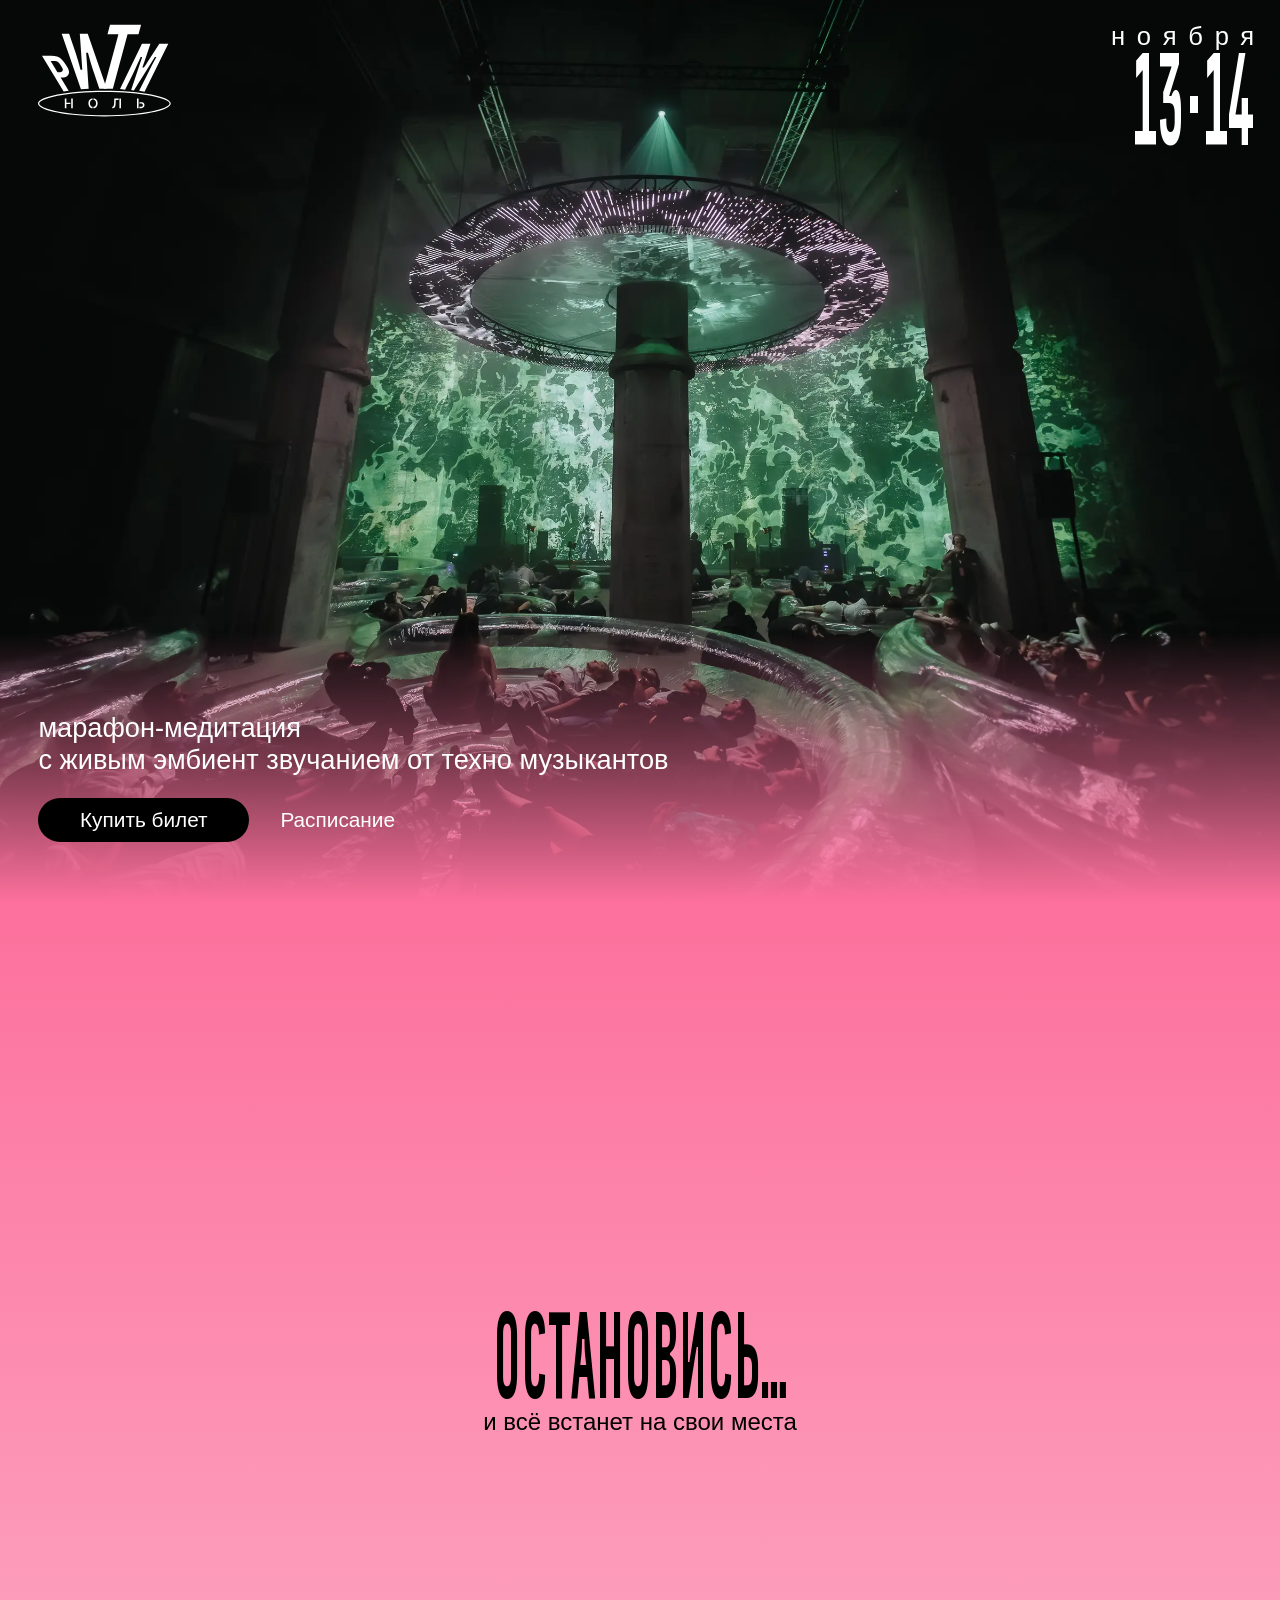
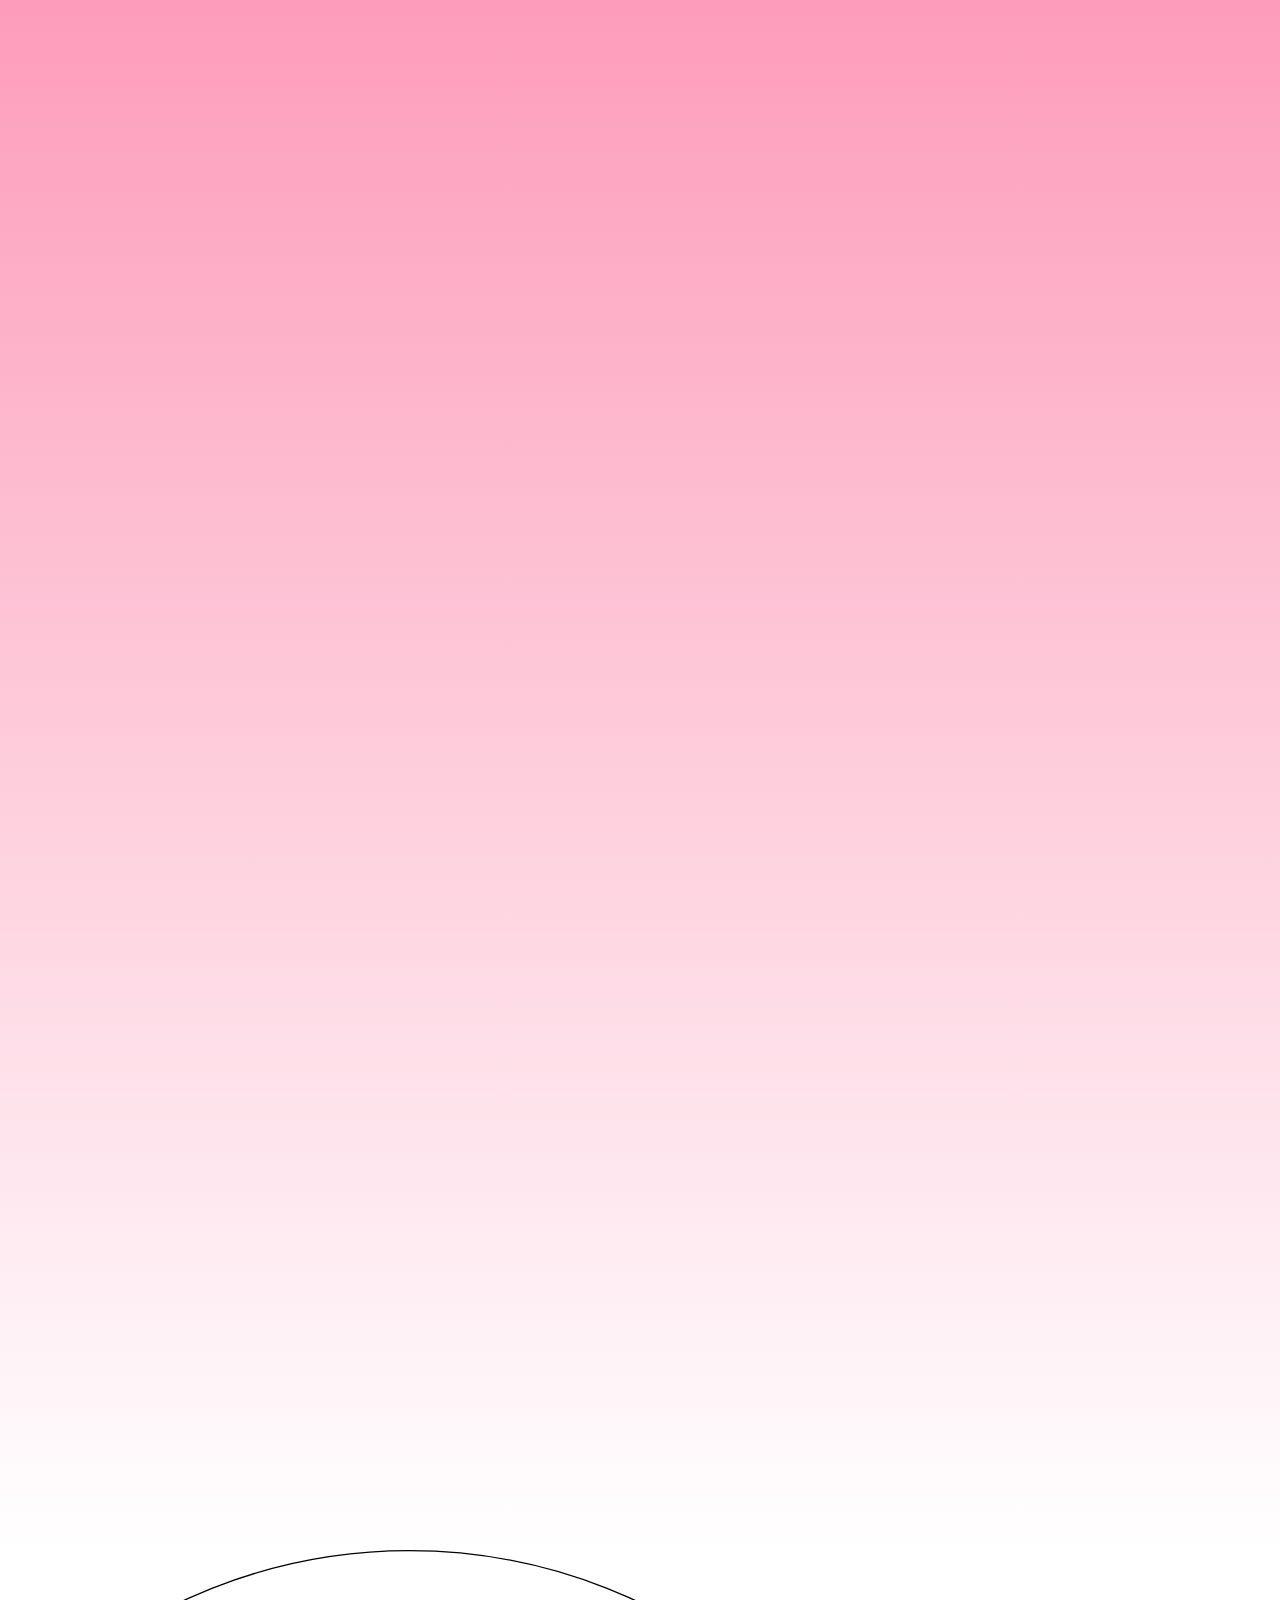
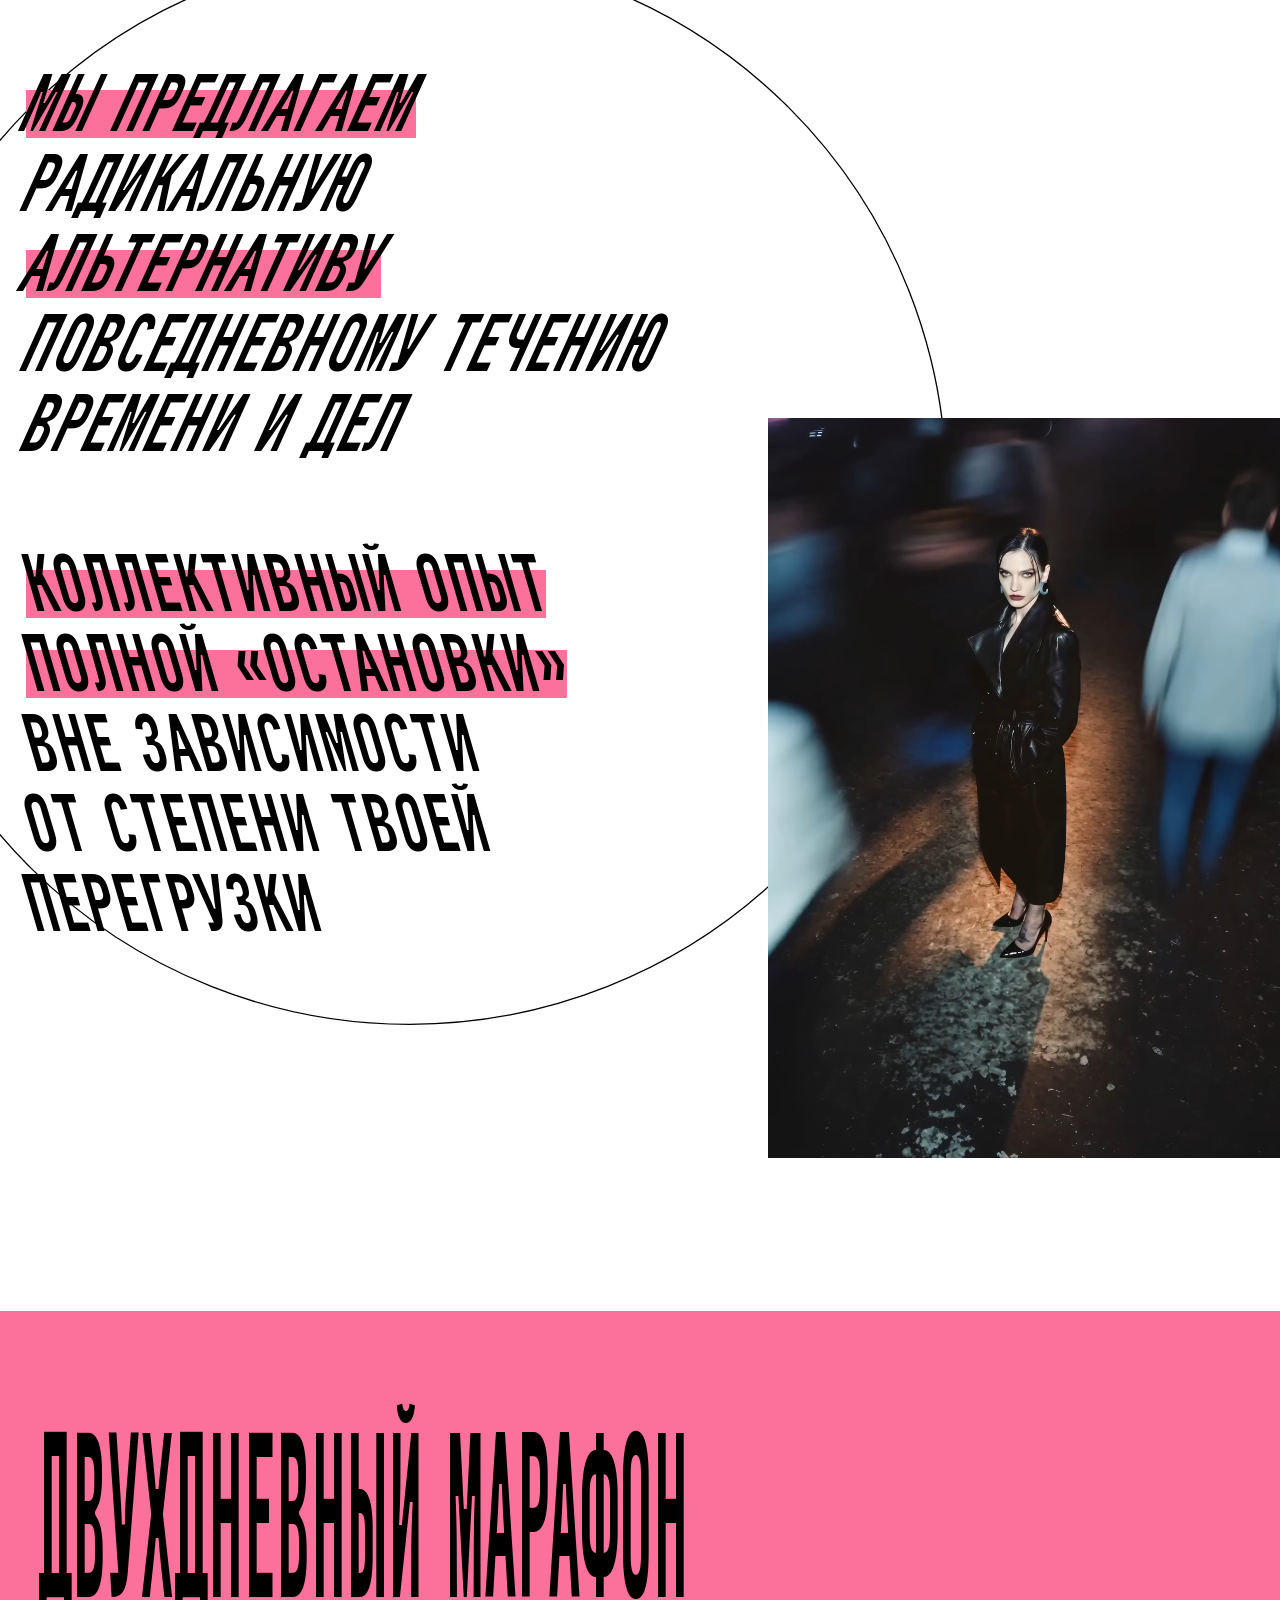
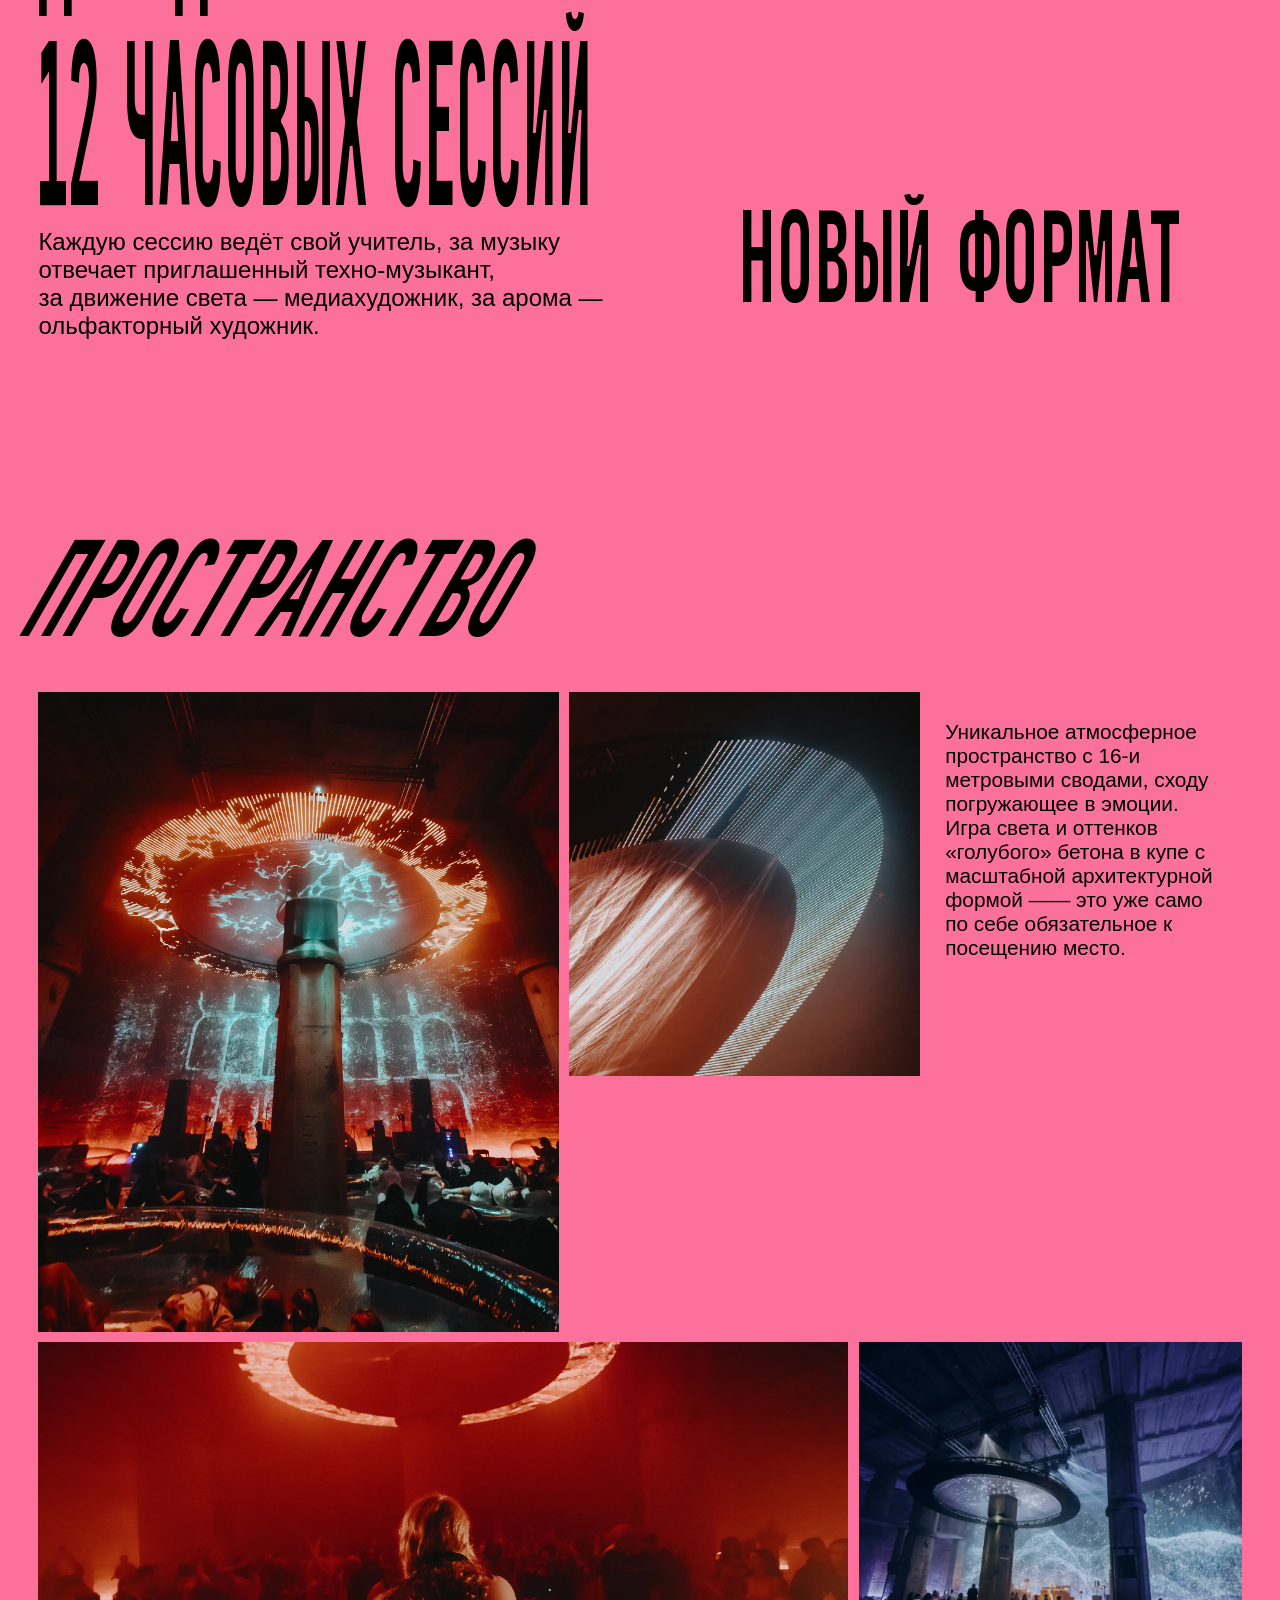
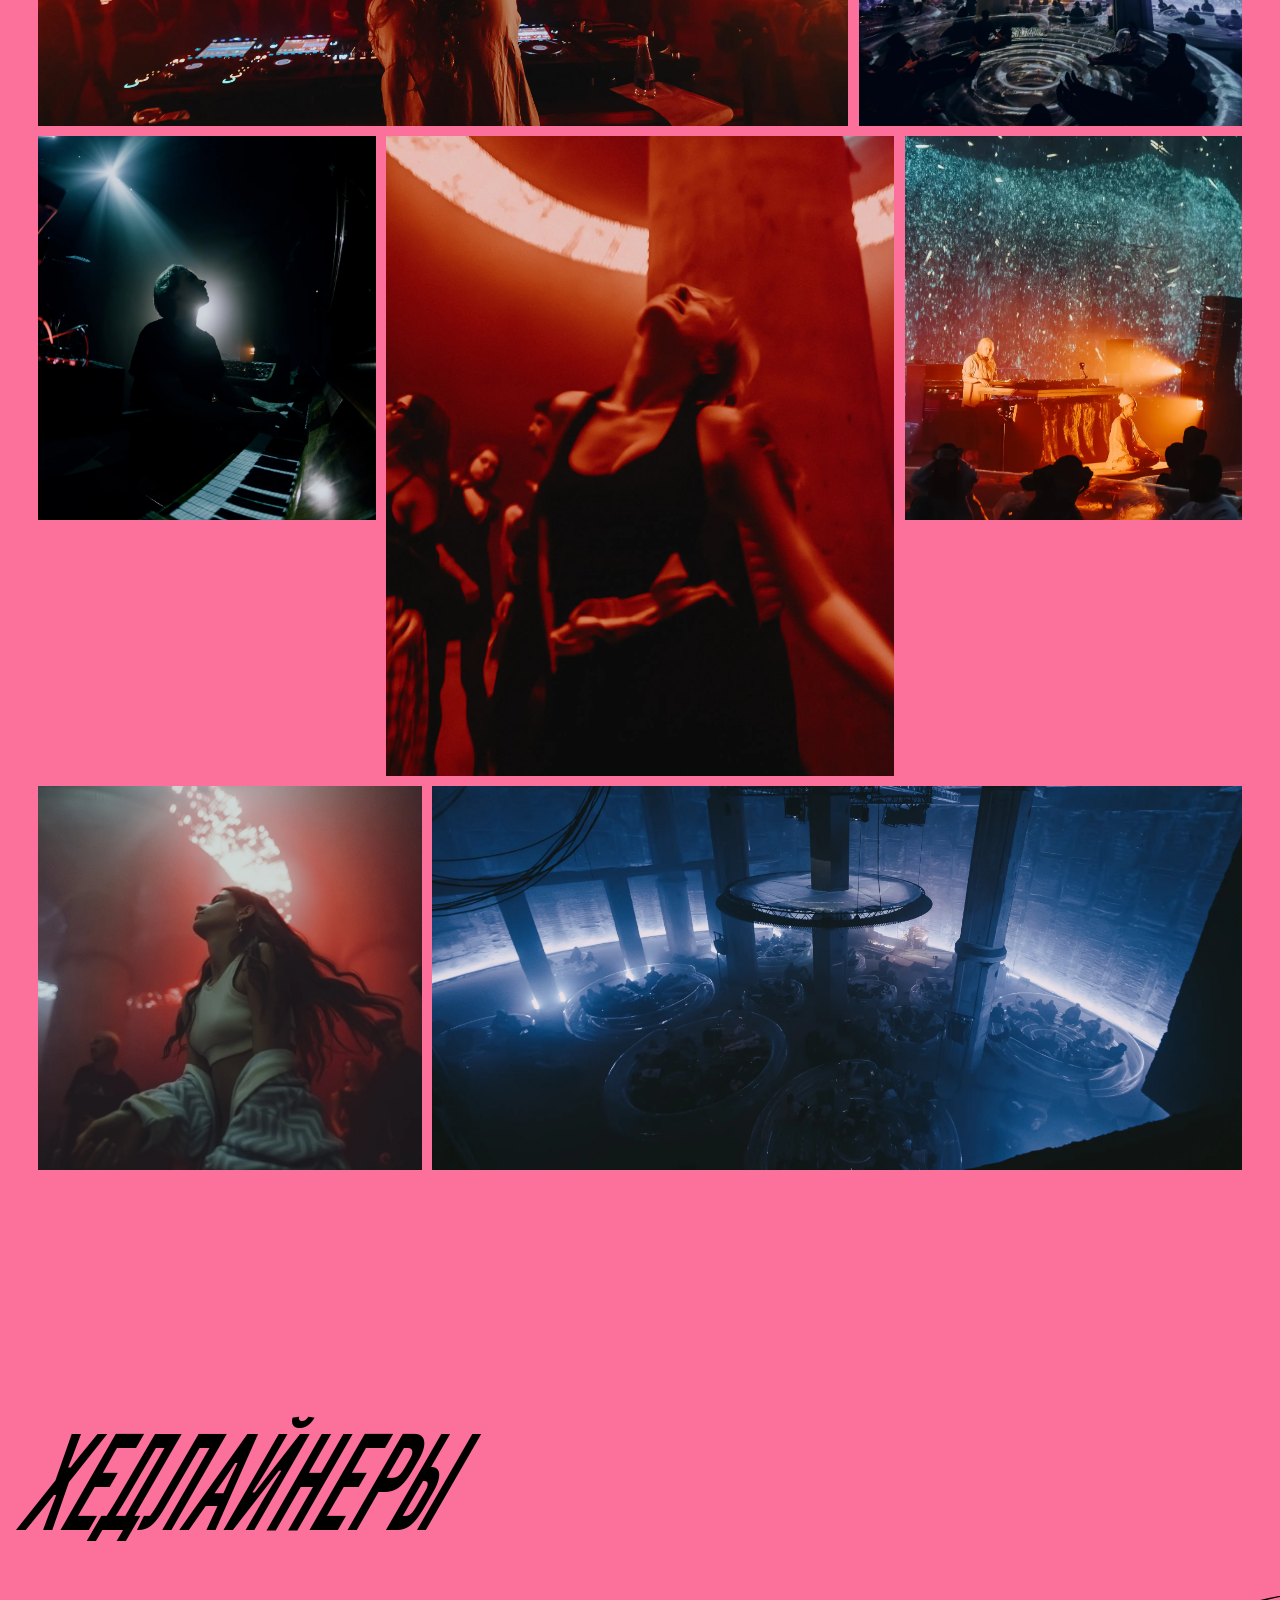
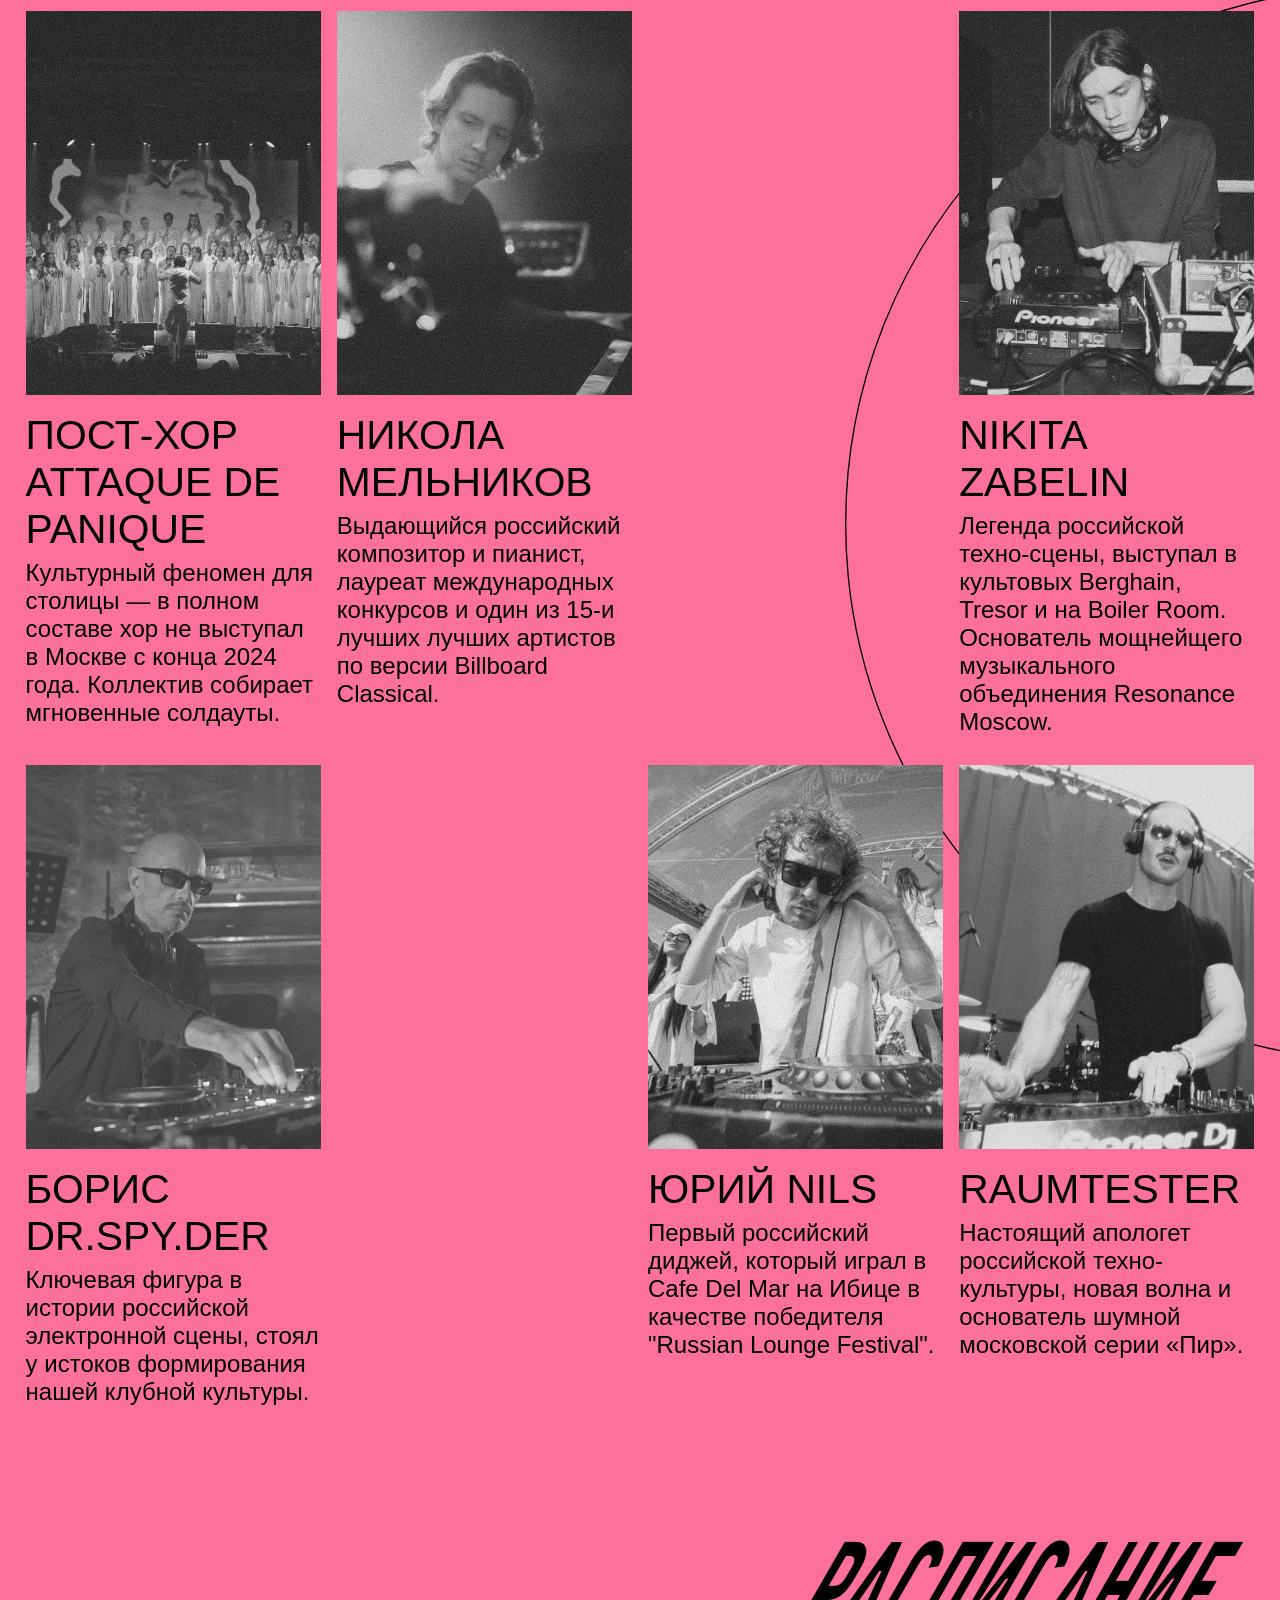
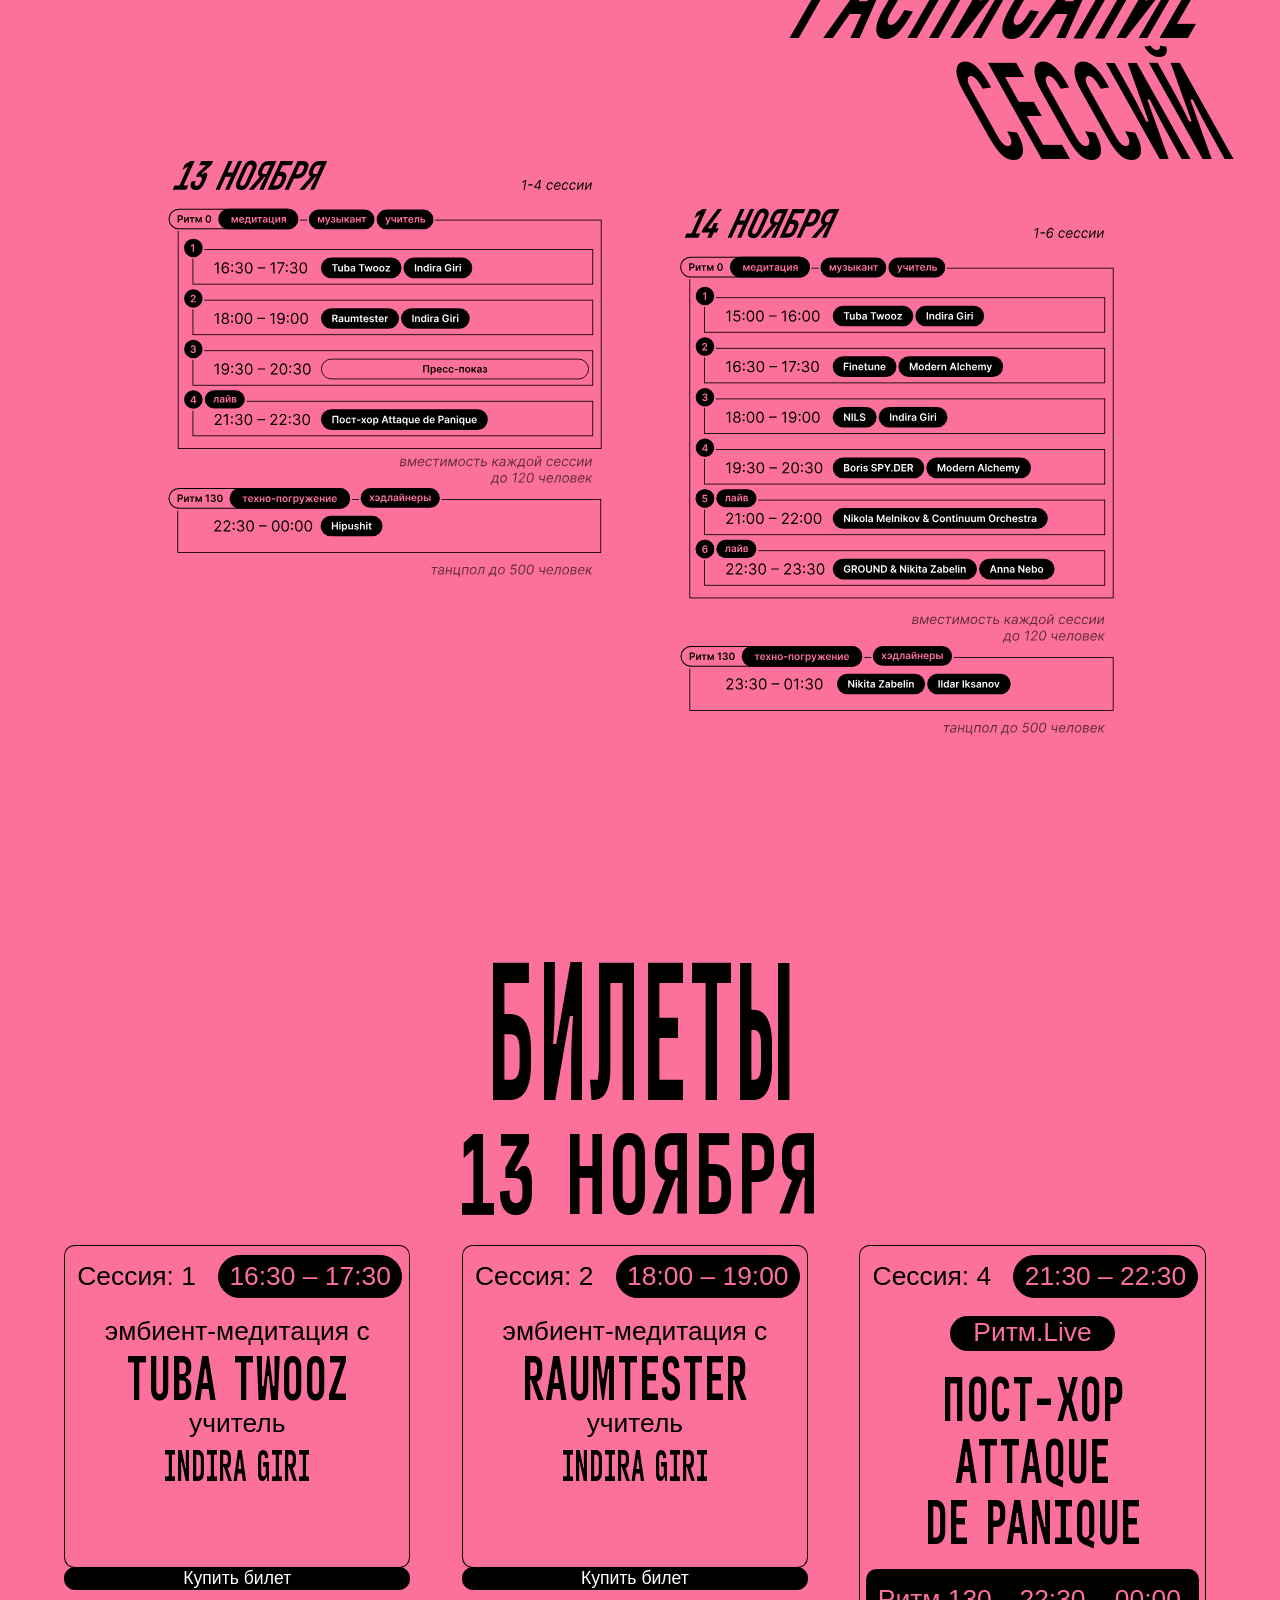
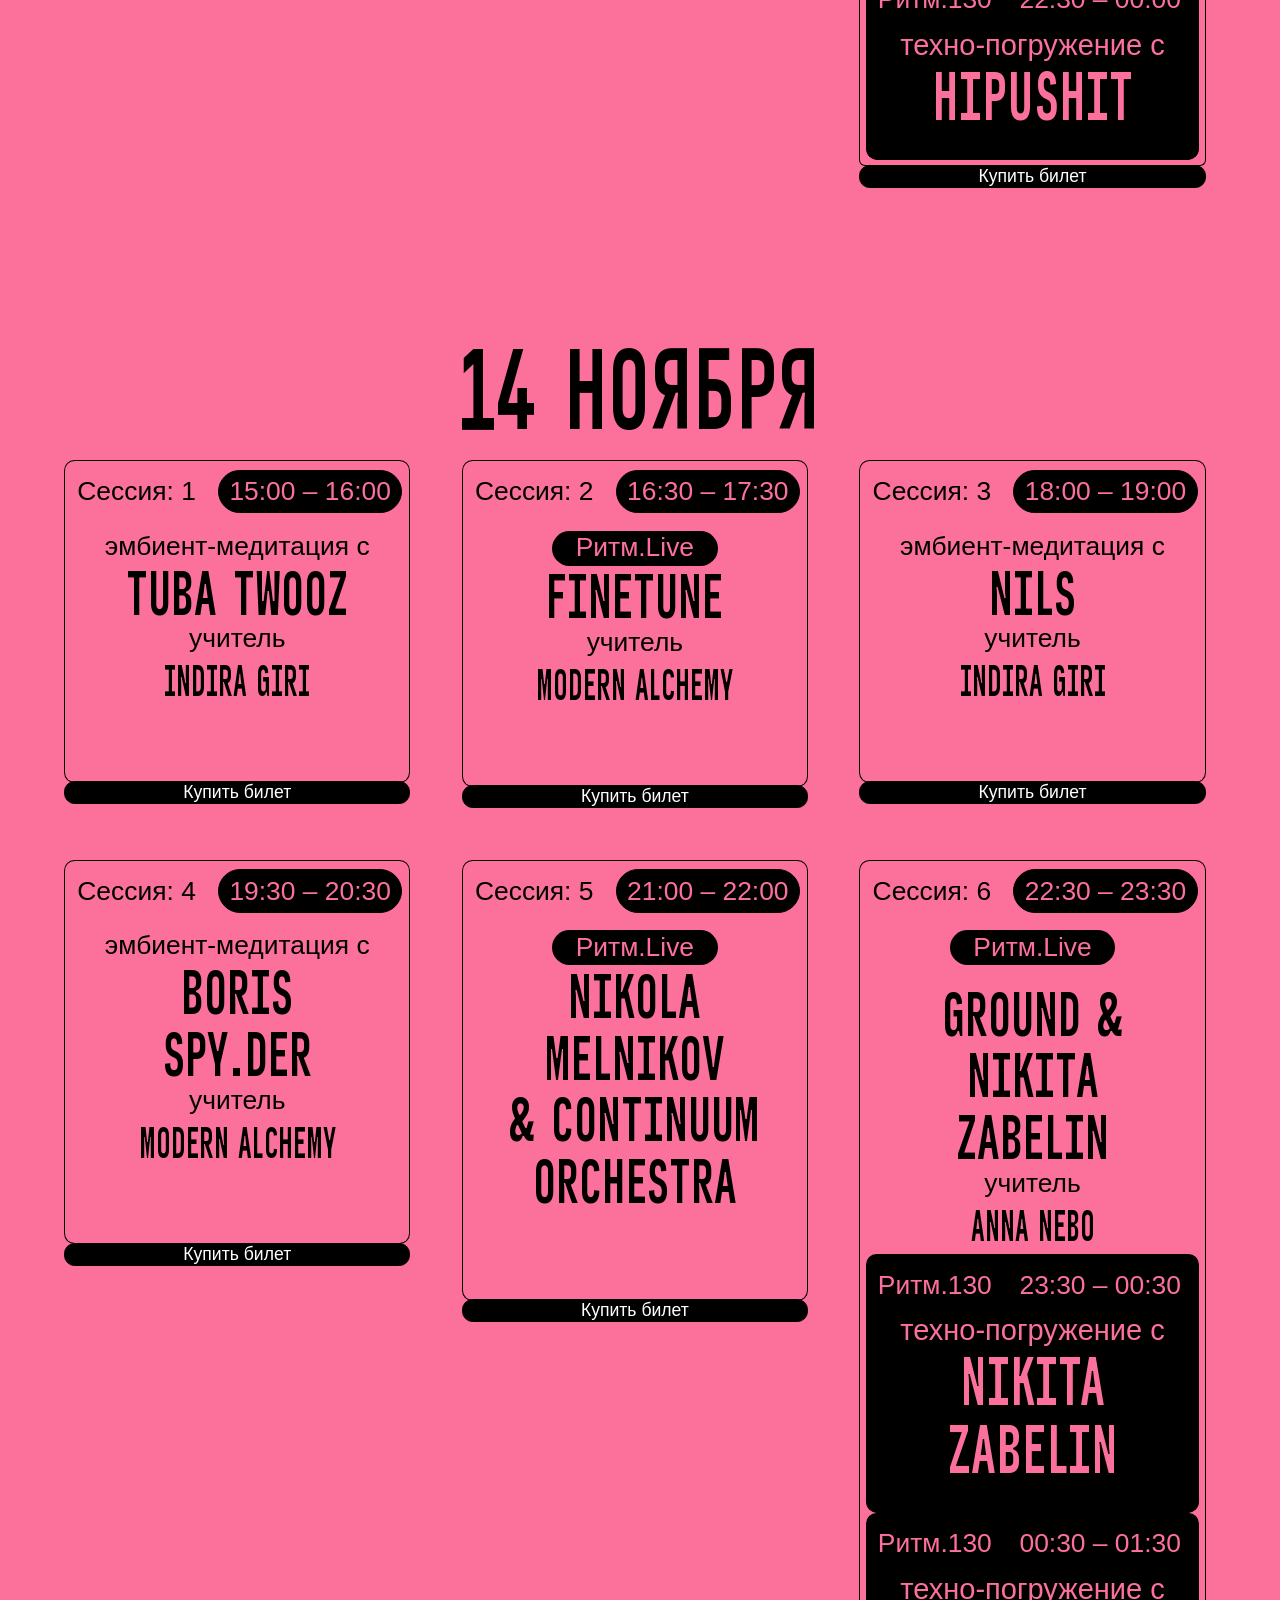
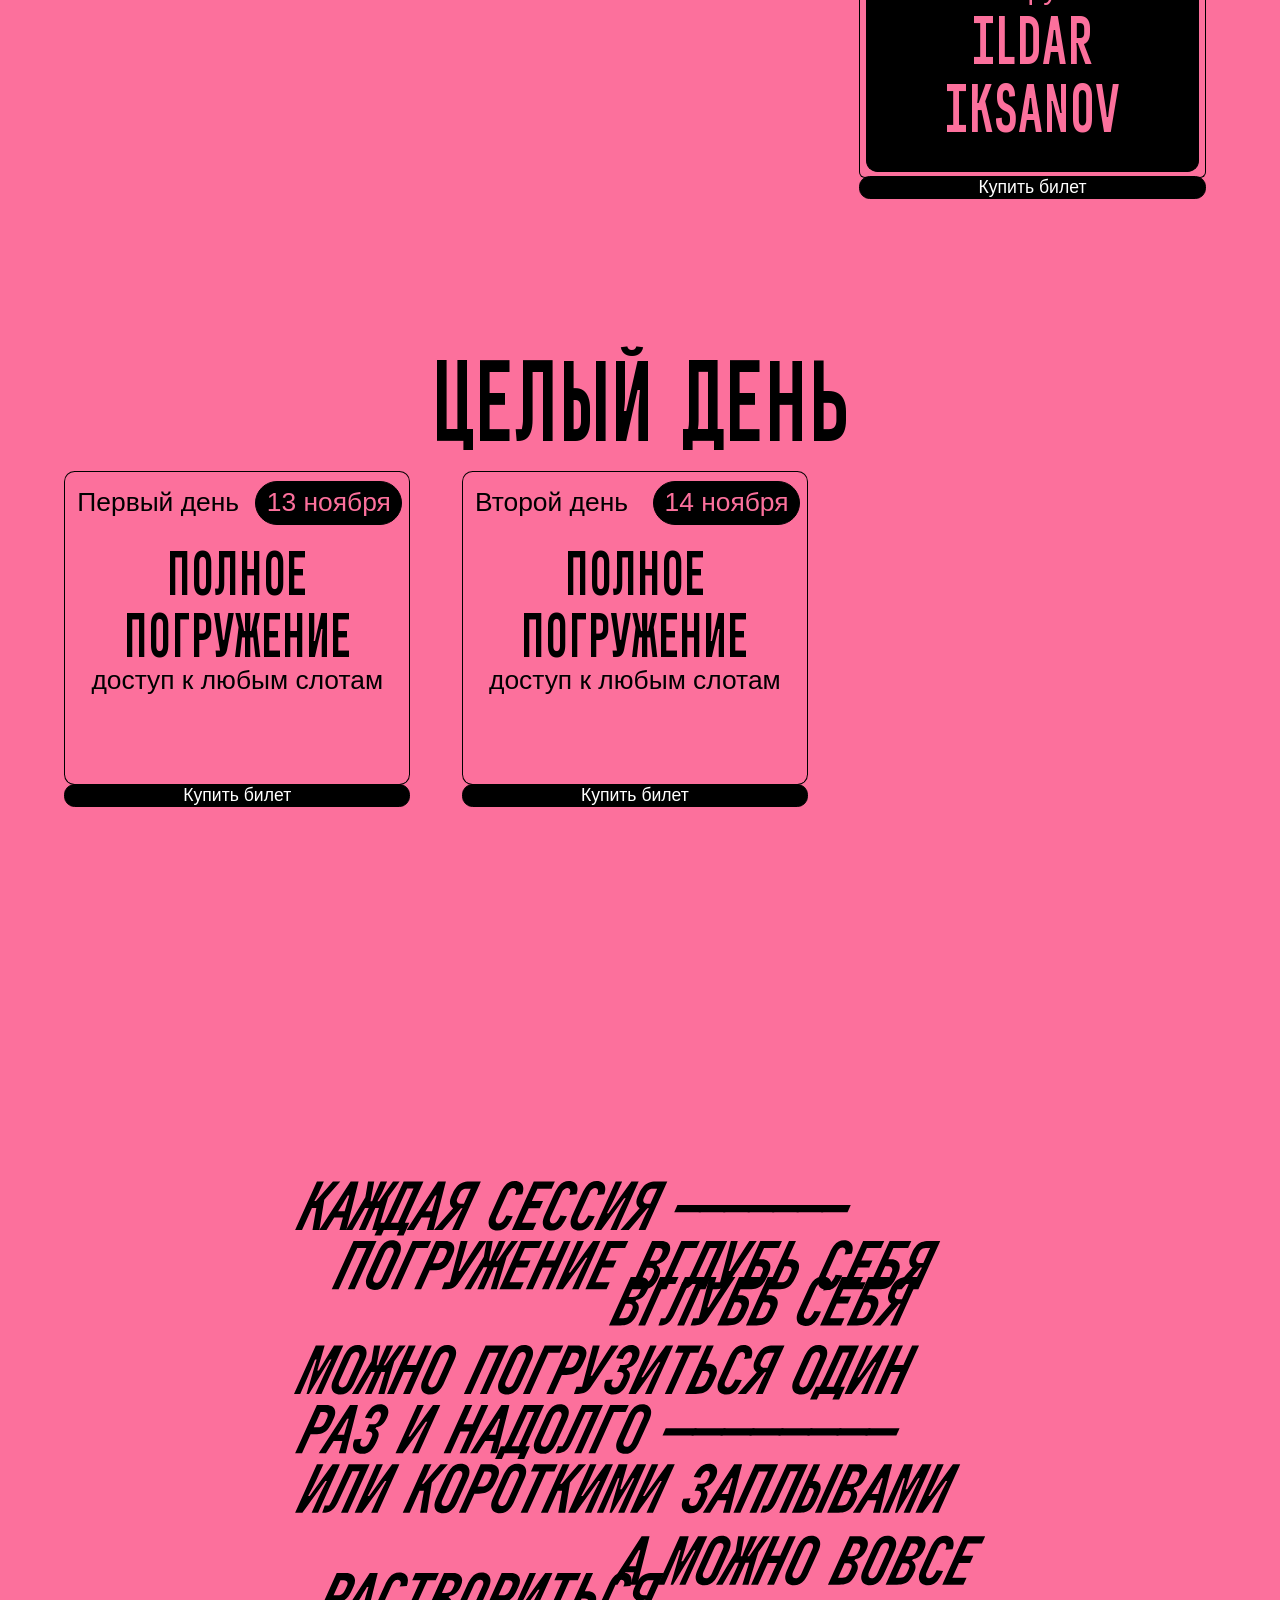
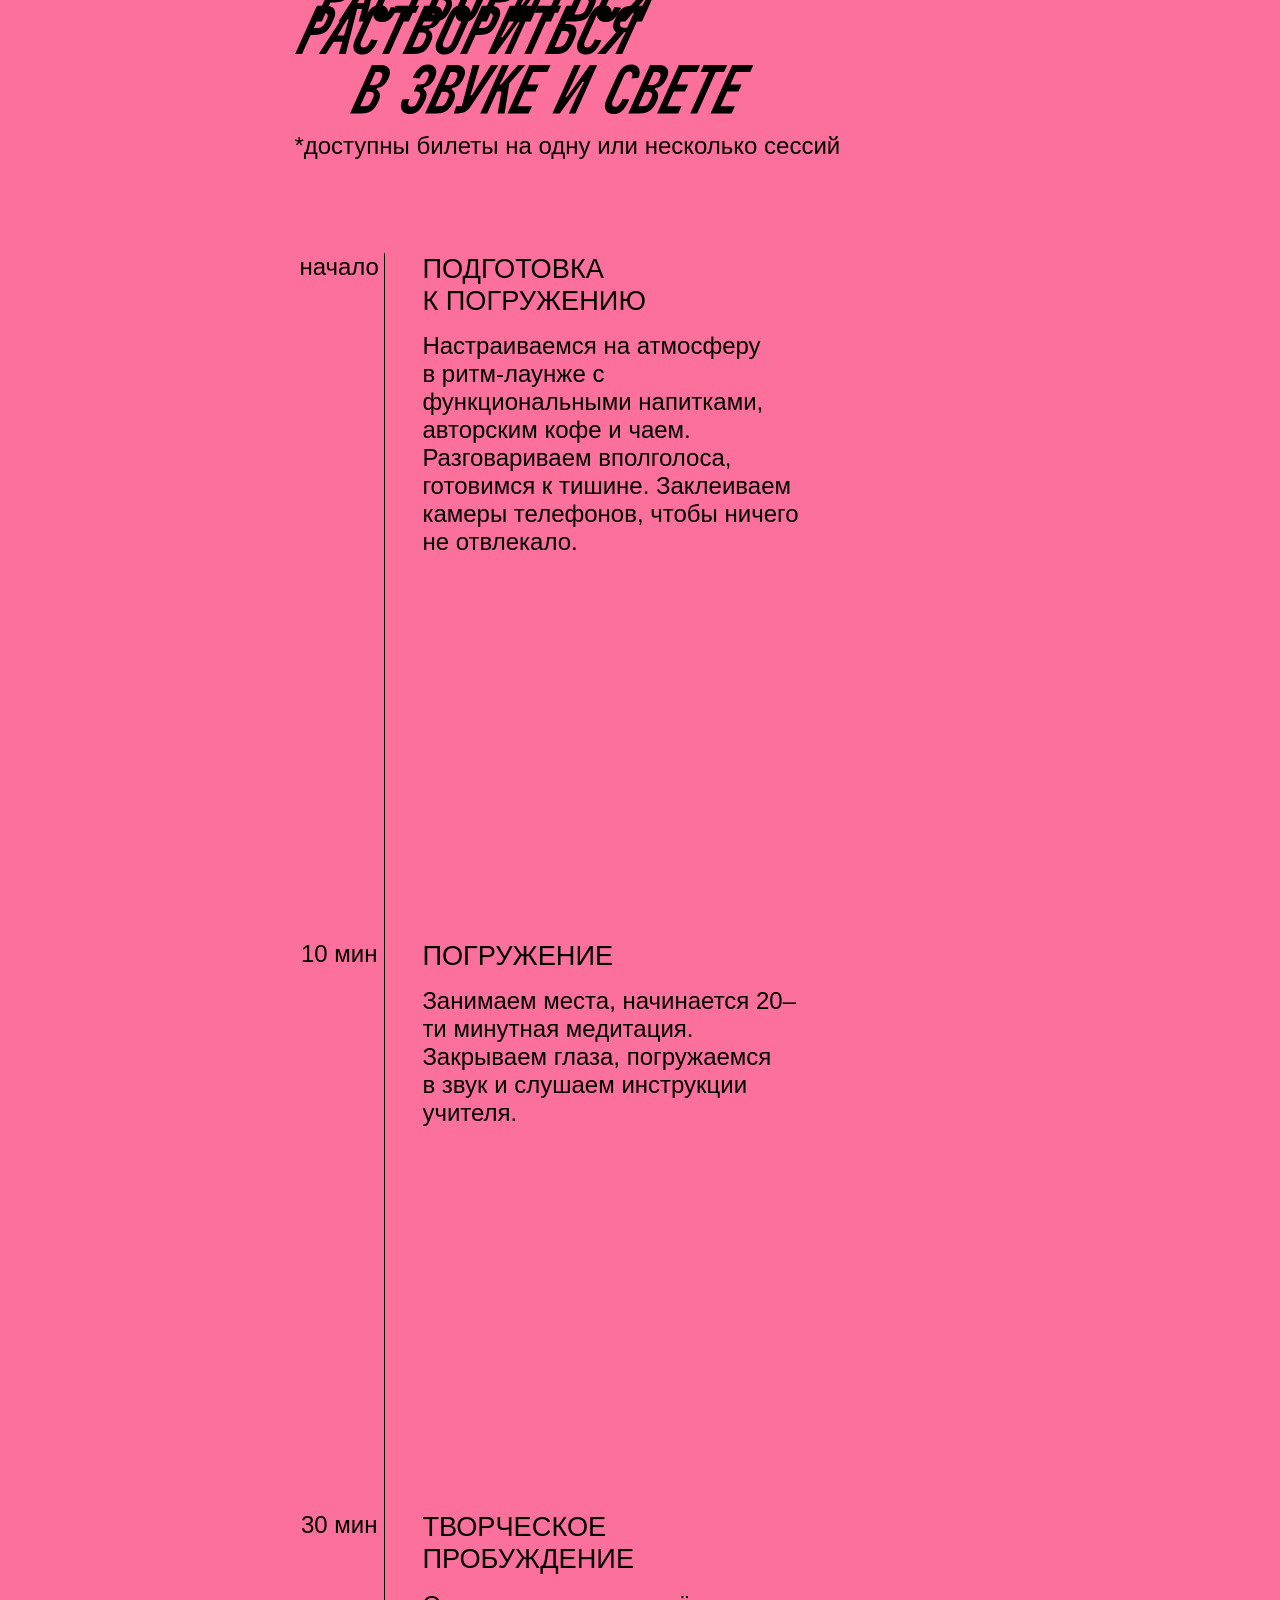
==== commit cc4ca1b9: "add Hipushit and update schedule" ====
--- a/static/index.html
+++ b/static/index.html
@@ -242,14 +242,14 @@
                             <rect x="27" y="827" width="1004" height="126" stroke="black" stroke-width="2"/>
                             <g id="header-1">
                             <g id="Frame 326">
-                            <rect x="2.5" y="797.5" width="388" height="54" rx="27" stroke="#FC709C" stroke-width="5"/>
+                            <rect x="2.5" y="797.5" width="436" height="54" rx="27" stroke="#FC709C" stroke-width="5"/>
                             <g id="header-1-1">
-                            <rect x="6.25" y="801.25" width="380.5" height="46.5" rx="23.25" fill="#FC709C"/>
-                            <rect x="6.25" y="801.25" width="380.5" height="46.5" rx="23.25" stroke="black" stroke-width="2.5"/>
+                            <rect x="6.25" y="801.25" width="428.5" height="46.5" rx="23.25" fill="#FC709C"/>
+                            <rect x="6.25" y="801.25" width="428.5" height="46.5" rx="23.25" stroke="black" stroke-width="2.5"/>
                             <path id="&#208;&#160;&#208;&#184;&#209;&#130;&#208;&#188; 130" d="M26.7216 833V815.545H33.267C34.608 815.545 35.733 815.795 36.642 816.295C37.5568 816.795 38.2472 817.483 38.7131 818.358C39.1847 819.227 39.4205 820.216 39.4205 821.324C39.4205 822.443 39.1847 823.438 38.7131 824.307C38.2415 825.176 37.5455 825.861 36.625 826.361C35.7045 826.855 34.571 827.102 33.2244 827.102H28.8864V824.503H32.7983C33.5824 824.503 34.2244 824.366 34.7244 824.094C35.2244 823.821 35.5938 823.446 35.8324 822.969C36.0767 822.491 36.1989 821.943 36.1989 821.324C36.1989 820.705 36.0767 820.159 35.8324 819.688C35.5938 819.216 35.2216 818.849 34.7159 818.588C34.2159 818.321 33.571 818.188 32.7812 818.188H29.8835V833H26.7216ZM45.005 828.824L50.2464 819.909H53.4169V833H50.4339V824.077L45.2095 833H42.0305V819.909H45.005V828.824ZM55.1193 822.44V819.909H66.5739V822.44H62.3381V833H59.3551V822.44H55.1193ZM76.5646 829.412L80.451 819.909H82.9396L77.647 833H75.4908L70.3175 819.909H72.7805L76.5646 829.412ZM72.005 819.909V833H69.0305V819.909H72.005ZM81.2521 833V819.909H84.201V833H81.2521ZM100.33 815.545V833H97.1683V818.622H97.066L92.9837 821.23V818.332L97.3217 815.545H100.33ZM111.026 833.239C109.799 833.239 108.708 833.028 107.754 832.608C106.805 832.188 106.055 831.602 105.504 830.852C104.952 830.102 104.66 829.236 104.626 828.253H107.83C107.859 828.724 108.015 829.136 108.299 829.489C108.583 829.835 108.961 830.105 109.433 830.298C109.904 830.491 110.433 830.588 111.018 830.588C111.643 830.588 112.197 830.48 112.68 830.264C113.163 830.043 113.54 829.736 113.813 829.344C114.086 828.952 114.219 828.5 114.214 827.989C114.219 827.46 114.083 826.994 113.805 826.591C113.526 826.188 113.123 825.872 112.594 825.645C112.072 825.418 111.441 825.304 110.702 825.304H109.16V822.866H110.702C111.31 822.866 111.842 822.761 112.296 822.551C112.756 822.341 113.117 822.045 113.379 821.665C113.64 821.278 113.768 820.832 113.762 820.327C113.768 819.832 113.657 819.403 113.43 819.04C113.208 818.67 112.893 818.384 112.484 818.179C112.08 817.974 111.606 817.872 111.06 817.872C110.526 817.872 110.032 817.969 109.577 818.162C109.123 818.355 108.756 818.631 108.478 818.989C108.2 819.341 108.052 819.761 108.035 820.25H104.992C105.015 819.273 105.296 818.415 105.836 817.676C106.381 816.932 107.109 816.352 108.018 815.938C108.927 815.517 109.947 815.307 111.077 815.307C112.242 815.307 113.254 815.526 114.112 815.963C114.975 816.395 115.643 816.977 116.114 817.71C116.586 818.443 116.822 819.253 116.822 820.139C116.827 821.122 116.538 821.946 115.952 822.611C115.373 823.276 114.612 823.71 113.668 823.915V824.051C114.896 824.222 115.836 824.676 116.489 825.415C117.148 826.148 117.475 827.06 117.469 828.151C117.469 829.128 117.191 830.003 116.634 830.776C116.083 831.543 115.322 832.145 114.35 832.582C113.384 833.02 112.276 833.239 111.026 833.239ZM126.847 833.332C125.443 833.332 124.239 832.977 123.233 832.267C122.233 831.551 121.463 830.52 120.923 829.173C120.389 827.821 120.122 826.193 120.122 824.29C120.128 822.386 120.398 820.767 120.932 819.432C121.472 818.091 122.241 817.068 123.241 816.364C124.247 815.659 125.449 815.307 126.847 815.307C128.244 815.307 129.446 815.659 130.452 816.364C131.457 817.068 132.227 818.091 132.761 819.432C133.301 820.773 133.571 822.392 133.571 824.29C133.571 826.199 133.301 827.83 132.761 829.182C132.227 830.528 131.457 831.557 130.452 832.267C129.452 832.977 128.25 833.332 126.847 833.332ZM126.847 830.665C127.938 830.665 128.798 830.128 129.429 829.054C130.065 827.974 130.384 826.386 130.384 824.29C130.384 822.903 130.239 821.739 129.949 820.795C129.659 819.852 129.25 819.142 128.722 818.665C128.193 818.182 127.568 817.94 126.847 817.94C125.761 817.94 124.903 818.48 124.273 819.56C123.642 820.634 123.324 822.21 123.318 824.29C123.312 825.682 123.452 826.852 123.736 827.801C124.026 828.75 124.435 829.466 124.963 829.949C125.491 830.426 126.119 830.665 126.847 830.665Z" fill="black"/>
                             <g id="card-1">
-                            <rect x="150" y="800" width="238" height="49" rx="24.5" fill="black"/>
-                            <path id="&#209;&#130;&#208;&#181;&#209;&#133;&#208;&#189;&#208;&#190;-&#209;&#130;&#208;&#181;&#209;&#128;&#208;&#176;&#208;&#191;&#208;&#184;&#209;&#143;" d="M180.869 822.44V819.909H192.324V822.44H188.088V833H185.105V822.44H180.869ZM200.037 833.256C198.724 833.256 197.591 832.983 196.636 832.438C195.688 831.886 194.957 831.108 194.446 830.102C193.935 829.091 193.679 827.901 193.679 826.531C193.679 825.185 193.935 824.003 194.446 822.986C194.963 821.963 195.685 821.168 196.611 820.599C197.537 820.026 198.625 819.739 199.875 819.739C200.682 819.739 201.443 819.869 202.159 820.131C202.881 820.386 203.517 820.784 204.068 821.324C204.625 821.864 205.062 822.551 205.381 823.386C205.699 824.216 205.858 825.205 205.858 826.352V827.298H195.128V825.219H202.901C202.895 824.628 202.767 824.102 202.517 823.642C202.267 823.176 201.918 822.81 201.469 822.543C201.026 822.276 200.509 822.142 199.918 822.142C199.287 822.142 198.733 822.295 198.256 822.602C197.778 822.903 197.406 823.301 197.139 823.795C196.878 824.284 196.744 824.821 196.739 825.406V827.222C196.739 827.983 196.878 828.636 197.156 829.182C197.435 829.722 197.824 830.136 198.324 830.426C198.824 830.71 199.409 830.852 200.08 830.852C200.528 830.852 200.935 830.79 201.298 830.665C201.662 830.534 201.977 830.344 202.244 830.094C202.511 829.844 202.713 829.534 202.849 829.165L205.73 829.489C205.548 830.25 205.202 830.915 204.69 831.483C204.185 832.045 203.537 832.483 202.747 832.795C201.957 833.102 201.054 833.256 200.037 833.256ZM210.71 819.909L213.352 824.741L216.036 819.909H219.3L215.354 826.455L219.369 833H216.121L213.352 828.287L210.607 833H207.335L211.323 826.455L207.437 819.909H210.71ZM230.678 825.176V827.707H223.707V825.176H230.678ZM224.661 819.909V833H221.687V819.909H224.661ZM232.698 819.909V833H229.732V819.909H232.698ZM241.53 833.256C240.251 833.256 239.143 832.974 238.206 832.412C237.268 831.849 236.541 831.062 236.024 830.051C235.513 829.04 235.257 827.858 235.257 826.506C235.257 825.153 235.513 823.969 236.024 822.952C236.541 821.935 237.268 821.145 238.206 820.582C239.143 820.02 240.251 819.739 241.53 819.739C242.808 819.739 243.916 820.02 244.854 820.582C245.791 821.145 246.516 821.935 247.027 822.952C247.544 823.969 247.803 825.153 247.803 826.506C247.803 827.858 247.544 829.04 247.027 830.051C246.516 831.062 245.791 831.849 244.854 832.412C243.916 832.974 242.808 833.256 241.53 833.256ZM241.547 830.784C242.24 830.784 242.82 830.594 243.286 830.213C243.751 829.827 244.098 829.31 244.325 828.662C244.558 828.014 244.675 827.293 244.675 826.497C244.675 825.696 244.558 824.972 244.325 824.324C244.098 823.67 243.751 823.151 243.286 822.764C242.82 822.378 242.24 822.185 241.547 822.185C240.837 822.185 240.246 822.378 239.774 822.764C239.308 823.151 238.959 823.67 238.726 824.324C238.499 824.972 238.385 825.696 238.385 826.497C238.385 827.293 238.499 828.014 238.726 828.662C238.959 829.31 239.308 829.827 239.774 830.213C240.246 830.594 240.837 830.784 241.547 830.784ZM258.356 824.46V827H250.498V824.46H258.356ZM260.487 822.44V819.909H271.941V822.44H267.705V833H264.722V822.44H260.487ZM279.654 833.256C278.342 833.256 277.208 832.983 276.254 832.438C275.305 831.886 274.575 831.108 274.063 830.102C273.552 829.091 273.296 827.901 273.296 826.531C273.296 825.185 273.552 824.003 274.063 822.986C274.58 821.963 275.302 821.168 276.228 820.599C277.154 820.026 278.242 819.739 279.492 819.739C280.299 819.739 281.06 819.869 281.776 820.131C282.498 820.386 283.134 820.784 283.685 821.324C284.242 821.864 284.68 822.551 284.998 823.386C285.316 824.216 285.475 825.205 285.475 826.352V827.298H274.745V825.219H282.518C282.512 824.628 282.384 824.102 282.134 823.642C281.884 823.176 281.535 822.81 281.086 822.543C280.643 822.276 280.126 822.142 279.535 822.142C278.904 822.142 278.35 822.295 277.873 822.602C277.396 822.903 277.023 823.301 276.756 823.795C276.495 824.284 276.362 824.821 276.356 825.406V827.222C276.356 827.983 276.495 828.636 276.773 829.182C277.052 829.722 277.441 830.136 277.941 830.426C278.441 830.71 279.026 830.852 279.697 830.852C280.146 830.852 280.552 830.79 280.915 830.665C281.279 830.534 281.594 830.344 281.862 830.094C282.129 829.844 282.33 829.534 282.467 829.165L285.347 829.489C285.165 830.25 284.819 830.915 284.308 831.483C283.802 832.045 283.154 832.483 282.364 832.795C281.575 833.102 280.671 833.256 279.654 833.256ZM288.085 837.909V819.909H291.119V822.074H291.298C291.457 821.756 291.682 821.418 291.972 821.06C292.261 820.696 292.653 820.386 293.148 820.131C293.642 819.869 294.273 819.739 295.04 819.739C296.051 819.739 296.963 819.997 297.776 820.514C298.594 821.026 299.241 821.784 299.719 822.79C300.202 823.79 300.443 825.017 300.443 826.472C300.443 827.909 300.207 829.131 299.736 830.136C299.264 831.142 298.622 831.909 297.81 832.438C296.997 832.966 296.077 833.23 295.048 833.23C294.298 833.23 293.676 833.105 293.182 832.855C292.688 832.605 292.29 832.304 291.989 831.952C291.693 831.594 291.463 831.256 291.298 830.938H291.17V837.909H288.085ZM291.111 826.455C291.111 827.301 291.23 828.043 291.469 828.679C291.713 829.315 292.062 829.812 292.517 830.17C292.977 830.523 293.534 830.699 294.188 830.699C294.869 830.699 295.44 830.517 295.901 830.153C296.361 829.784 296.707 829.281 296.94 828.645C297.179 828.003 297.298 827.273 297.298 826.455C297.298 825.642 297.182 824.92 296.949 824.29C296.716 823.659 296.369 823.165 295.909 822.807C295.449 822.449 294.875 822.27 294.188 822.27C293.528 822.27 292.969 822.443 292.509 822.79C292.048 823.136 291.699 823.622 291.46 824.247C291.227 824.872 291.111 825.608 291.111 826.455ZM306.852 833.264C306.023 833.264 305.276 833.116 304.611 832.821C303.952 832.52 303.429 832.077 303.043 831.491C302.662 830.906 302.472 830.185 302.472 829.327C302.472 828.588 302.608 827.977 302.881 827.494C303.153 827.011 303.526 826.625 303.997 826.335C304.469 826.045 305 825.827 305.591 825.679C306.188 825.526 306.804 825.415 307.44 825.347C308.207 825.267 308.83 825.196 309.307 825.134C309.784 825.065 310.131 824.963 310.347 824.827C310.568 824.685 310.679 824.466 310.679 824.17V824.119C310.679 823.477 310.489 822.98 310.108 822.628C309.727 822.276 309.179 822.099 308.463 822.099C307.707 822.099 307.108 822.264 306.665 822.594C306.227 822.923 305.932 823.312 305.778 823.761L302.898 823.352C303.125 822.557 303.5 821.892 304.023 821.358C304.545 820.818 305.185 820.415 305.94 820.148C306.696 819.875 307.531 819.739 308.446 819.739C309.077 819.739 309.705 819.812 310.33 819.96C310.955 820.108 311.526 820.352 312.043 820.693C312.56 821.028 312.974 821.486 313.287 822.065C313.605 822.645 313.764 823.369 313.764 824.239V833H310.798V831.202H310.696C310.509 831.565 310.244 831.906 309.903 832.224C309.568 832.537 309.145 832.79 308.634 832.983C308.128 833.17 307.534 833.264 306.852 833.264ZM307.653 830.997C308.273 830.997 308.81 830.875 309.264 830.631C309.719 830.381 310.068 830.051 310.312 829.642C310.562 829.233 310.688 828.787 310.688 828.304V826.761C310.591 826.841 310.426 826.915 310.193 826.983C309.966 827.051 309.71 827.111 309.426 827.162C309.142 827.213 308.861 827.259 308.582 827.298C308.304 827.338 308.062 827.372 307.858 827.401C307.398 827.463 306.986 827.565 306.622 827.707C306.259 827.849 305.972 828.048 305.761 828.304C305.551 828.554 305.446 828.878 305.446 829.276C305.446 829.844 305.653 830.273 306.068 830.562C306.483 830.852 307.011 830.997 307.653 830.997ZM316.866 833V819.909H327.92V833H324.946V822.44H319.815V833H316.866ZM334.067 828.824L339.309 819.909H342.479V833H339.496V824.077L334.272 833H331.093V819.909H334.067V828.824ZM353.386 833V822.415H350.591C349.881 822.415 349.335 822.58 348.955 822.909C348.574 823.239 348.386 823.648 348.392 824.136C348.386 824.625 348.565 825.028 348.929 825.347C349.293 825.665 349.812 825.824 350.489 825.824H354.358V828.074H350.489C349.443 828.074 348.54 827.909 347.778 827.58C347.017 827.25 346.432 826.784 346.023 826.182C345.614 825.58 345.409 824.875 345.409 824.068C345.409 823.227 345.616 822.497 346.031 821.878C346.452 821.253 347.048 820.77 347.821 820.429C348.599 820.082 349.523 819.909 350.591 819.909H356.276V833H353.386ZM344.932 833L348.588 826.284H351.631L347.966 833H344.932Z" fill="#FC709C"/>
+                            <rect x="150" y="800" width="286" height="49" rx="24.5" fill="black"/>
+                            <path id="&#209;&#130;&#208;&#181;&#209;&#133;&#208;&#189;&#208;&#190;-&#208;&#191;&#208;&#190;&#208;&#179;&#209;&#128;&#209;&#131;&#208;&#182;&#208;&#181;&#208;&#189;&#208;&#184;&#208;&#181;" d="M180.869 822.44V819.909H192.324V822.44H188.088V833H185.105V822.44H180.869ZM200.037 833.256C198.724 833.256 197.591 832.983 196.636 832.438C195.688 831.886 194.957 831.108 194.446 830.102C193.935 829.091 193.679 827.901 193.679 826.531C193.679 825.185 193.935 824.003 194.446 822.986C194.963 821.963 195.685 821.168 196.611 820.599C197.537 820.026 198.625 819.739 199.875 819.739C200.682 819.739 201.443 819.869 202.159 820.131C202.881 820.386 203.517 820.784 204.068 821.324C204.625 821.864 205.062 822.551 205.381 823.386C205.699 824.216 205.858 825.205 205.858 826.352V827.298H195.128V825.219H202.901C202.895 824.628 202.767 824.102 202.517 823.642C202.267 823.176 201.918 822.81 201.469 822.543C201.026 822.276 200.509 822.142 199.918 822.142C199.287 822.142 198.733 822.295 198.256 822.602C197.778 822.903 197.406 823.301 197.139 823.795C196.878 824.284 196.744 824.821 196.739 825.406V827.222C196.739 827.983 196.878 828.636 197.156 829.182C197.435 829.722 197.824 830.136 198.324 830.426C198.824 830.71 199.409 830.852 200.08 830.852C200.528 830.852 200.935 830.79 201.298 830.665C201.662 830.534 201.977 830.344 202.244 830.094C202.511 829.844 202.713 829.534 202.849 829.165L205.73 829.489C205.548 830.25 205.202 830.915 204.69 831.483C204.185 832.045 203.537 832.483 202.747 832.795C201.957 833.102 201.054 833.256 200.037 833.256ZM210.71 819.909L213.352 824.741L216.036 819.909H219.3L215.354 826.455L219.369 833H216.121L213.352 828.287L210.607 833H207.335L211.323 826.455L207.437 819.909H210.71ZM230.678 825.176V827.707H223.707V825.176H230.678ZM224.661 819.909V833H221.687V819.909H224.661ZM232.698 819.909V833H229.732V819.909H232.698ZM241.53 833.256C240.251 833.256 239.143 832.974 238.206 832.412C237.268 831.849 236.541 831.062 236.024 830.051C235.513 829.04 235.257 827.858 235.257 826.506C235.257 825.153 235.513 823.969 236.024 822.952C236.541 821.935 237.268 821.145 238.206 820.582C239.143 820.02 240.251 819.739 241.53 819.739C242.808 819.739 243.916 820.02 244.854 820.582C245.791 821.145 246.516 821.935 247.027 822.952C247.544 823.969 247.803 825.153 247.803 826.506C247.803 827.858 247.544 829.04 247.027 830.051C246.516 831.062 245.791 831.849 244.854 832.412C243.916 832.974 242.808 833.256 241.53 833.256ZM241.547 830.784C242.24 830.784 242.82 830.594 243.286 830.213C243.751 829.827 244.098 829.31 244.325 828.662C244.558 828.014 244.675 827.293 244.675 826.497C244.675 825.696 244.558 824.972 244.325 824.324C244.098 823.67 243.751 823.151 243.286 822.764C242.82 822.378 242.24 822.185 241.547 822.185C240.837 822.185 240.246 822.378 239.774 822.764C239.308 823.151 238.959 823.67 238.726 824.324C238.499 824.972 238.385 825.696 238.385 826.497C238.385 827.293 238.499 828.014 238.726 828.662C238.959 829.31 239.308 829.827 239.774 830.213C240.246 830.594 240.837 830.784 241.547 830.784ZM258.356 824.46V827H250.498V824.46H258.356ZM261.601 833V819.909H272.655V833H269.68V822.44H264.55V833H261.601ZM281.538 833.256C280.259 833.256 279.151 832.974 278.214 832.412C277.276 831.849 276.549 831.062 276.032 830.051C275.521 829.04 275.265 827.858 275.265 826.506C275.265 825.153 275.521 823.969 276.032 822.952C276.549 821.935 277.276 821.145 278.214 820.582C279.151 820.02 280.259 819.739 281.538 819.739C282.816 819.739 283.924 820.02 284.862 820.582C285.799 821.145 286.523 821.935 287.035 822.952C287.552 823.969 287.81 825.153 287.81 826.506C287.81 827.858 287.552 829.04 287.035 830.051C286.523 831.062 285.799 831.849 284.862 832.412C283.924 832.974 282.816 833.256 281.538 833.256ZM281.555 830.784C282.248 830.784 282.827 830.594 283.293 830.213C283.759 829.827 284.106 829.31 284.333 828.662C284.566 828.014 284.683 827.293 284.683 826.497C284.683 825.696 284.566 824.972 284.333 824.324C284.106 823.67 283.759 823.151 283.293 822.764C282.827 822.378 282.248 822.185 281.555 822.185C280.844 822.185 280.254 822.378 279.782 822.764C279.316 823.151 278.967 823.67 278.734 824.324C278.506 824.972 278.393 825.696 278.393 826.497C278.393 827.293 278.506 828.014 278.734 828.662C278.967 829.31 279.316 829.827 279.782 830.213C280.254 830.594 280.844 830.784 281.555 830.784ZM299.088 819.909V822.44H293.446V833H290.429V819.909H299.088ZM301.562 837.909V819.909H304.596V822.074H304.775C304.934 821.756 305.158 821.418 305.448 821.06C305.738 820.696 306.13 820.386 306.624 820.131C307.119 819.869 307.749 819.739 308.516 819.739C309.528 819.739 310.44 819.997 311.252 820.514C312.07 821.026 312.718 821.784 313.195 822.79C313.678 823.79 313.92 825.017 313.92 826.472C313.92 827.909 313.684 829.131 313.212 830.136C312.741 831.142 312.099 831.909 311.286 832.438C310.474 832.966 309.553 833.23 308.525 833.23C307.775 833.23 307.153 833.105 306.658 832.855C306.164 832.605 305.766 832.304 305.465 831.952C305.17 831.594 304.94 831.256 304.775 830.938H304.647V837.909H301.562ZM304.587 826.455C304.587 827.301 304.707 828.043 304.945 828.679C305.19 829.315 305.539 829.812 305.994 830.17C306.454 830.523 307.011 830.699 307.664 830.699C308.346 830.699 308.917 830.517 309.377 830.153C309.837 829.784 310.184 829.281 310.417 828.645C310.656 828.003 310.775 827.273 310.775 826.455C310.775 825.642 310.658 824.92 310.425 824.29C310.192 823.659 309.846 823.165 309.386 822.807C308.925 822.449 308.352 822.27 307.664 822.27C307.005 822.27 306.445 822.443 305.985 822.79C305.525 823.136 305.175 823.622 304.937 824.247C304.704 824.872 304.587 825.608 304.587 826.455ZM318.034 837.909C317.614 837.909 317.224 837.875 316.866 837.807C316.514 837.744 316.233 837.67 316.023 837.585L316.739 835.182C317.188 835.312 317.588 835.375 317.94 835.369C318.293 835.364 318.602 835.253 318.869 835.037C319.142 834.827 319.372 834.474 319.56 833.98L319.824 833.273L315.077 819.909H318.349L321.366 829.795H321.503L324.528 819.909H327.81L322.568 834.585C322.324 835.278 322 835.872 321.597 836.366C321.193 836.866 320.699 837.247 320.114 837.509C319.534 837.776 318.841 837.909 318.034 837.909ZM329.092 833L333.925 826.241L329.135 819.909H332.697L336.422 825.185H337.155V819.909H340.24V825.185H340.956L344.68 819.909H348.243L343.479 826.241L348.286 833H344.646L340.922 827.716H340.24V833H337.155V827.716H336.473L332.732 833H329.092ZM355.896 833.256C354.584 833.256 353.45 832.983 352.496 832.438C351.547 831.886 350.817 831.108 350.305 830.102C349.794 829.091 349.538 827.901 349.538 826.531C349.538 825.185 349.794 824.003 350.305 822.986C350.822 821.963 351.544 821.168 352.47 820.599C353.396 820.026 354.484 819.739 355.734 819.739C356.541 819.739 357.303 819.869 358.018 820.131C358.74 820.386 359.376 820.784 359.928 821.324C360.484 821.864 360.922 822.551 361.24 823.386C361.558 824.216 361.717 825.205 361.717 826.352V827.298H350.987V825.219H358.76C358.754 824.628 358.626 824.102 358.376 823.642C358.126 823.176 357.777 822.81 357.328 822.543C356.885 822.276 356.368 822.142 355.777 822.142C355.146 822.142 354.592 822.295 354.115 822.602C353.638 822.903 353.266 823.301 352.999 823.795C352.737 824.284 352.604 824.821 352.598 825.406V827.222C352.598 827.983 352.737 828.636 353.016 829.182C353.294 829.722 353.683 830.136 354.183 830.426C354.683 830.71 355.268 830.852 355.939 830.852C356.388 830.852 356.794 830.79 357.158 830.665C357.521 830.534 357.837 830.344 358.104 830.094C358.371 829.844 358.572 829.534 358.709 829.165L361.589 829.489C361.408 830.25 361.061 830.915 360.55 831.483C360.044 832.045 359.396 832.483 358.607 832.795C357.817 833.102 356.913 833.256 355.896 833.256ZM373.319 825.176V827.707H366.347V825.176H373.319ZM367.302 819.909V833H364.327V819.909H367.302ZM375.339 819.909V833H372.373V819.909H375.339ZM381.435 828.824L386.676 819.909H389.847V833H386.864V824.077L381.639 833H378.46V819.909H381.435V828.824ZM398.81 833.256C397.498 833.256 396.364 832.983 395.41 832.438C394.461 831.886 393.731 831.108 393.219 830.102C392.708 829.091 392.452 827.901 392.452 826.531C392.452 825.185 392.708 824.003 393.219 822.986C393.737 821.963 394.458 821.168 395.384 820.599C396.31 820.026 397.398 819.739 398.648 819.739C399.455 819.739 400.217 819.869 400.933 820.131C401.654 820.386 402.29 820.784 402.842 821.324C403.398 821.864 403.836 822.551 404.154 823.386C404.472 824.216 404.631 825.205 404.631 826.352V827.298H393.901V825.219H401.674C401.668 824.628 401.54 824.102 401.29 823.642C401.04 823.176 400.691 822.81 400.242 822.543C399.799 822.276 399.282 822.142 398.691 822.142C398.06 822.142 397.506 822.295 397.029 822.602C396.552 822.903 396.18 823.301 395.913 823.795C395.651 824.284 395.518 824.821 395.512 825.406V827.222C395.512 827.983 395.651 828.636 395.93 829.182C396.208 829.722 396.597 830.136 397.097 830.426C397.597 830.71 398.183 830.852 398.853 830.852C399.302 830.852 399.708 830.79 400.072 830.665C400.435 830.534 400.751 830.344 401.018 830.094C401.285 829.844 401.487 829.534 401.623 829.165L404.504 829.489C404.322 830.25 403.975 830.915 403.464 831.483C402.958 832.045 402.31 832.483 401.521 832.795C400.731 833.102 399.827 833.256 398.81 833.256Z" fill="#FC709C"/>
                             </g>
                             </g>
                             </g>
@@ -257,15 +257,15 @@
                             <g id="main">
                             <path id="22:30 &#226;&#128;&#147; 00:00" d="M113.71 903V900.699L122.352 891.239C123.366 890.131 124.202 889.168 124.858 888.349C125.514 887.523 126 886.747 126.315 886.023C126.639 885.29 126.801 884.523 126.801 883.722C126.801 882.801 126.58 882.004 126.136 881.331C125.702 880.658 125.105 880.138 124.347 879.771C123.588 879.405 122.736 879.222 121.79 879.222C120.784 879.222 119.906 879.43 119.156 879.848C118.415 880.257 117.839 880.832 117.43 881.574C117.03 882.315 116.83 883.185 116.83 884.182H113.812C113.812 882.648 114.166 881.301 114.874 880.142C115.581 878.983 116.544 878.08 117.763 877.432C118.99 876.784 120.366 876.46 121.892 876.46C123.426 876.46 124.786 876.784 125.97 877.432C127.155 878.08 128.084 878.953 128.757 880.053C129.43 881.152 129.767 882.375 129.767 883.722C129.767 884.685 129.592 885.626 129.243 886.547C128.902 887.459 128.305 888.477 127.453 889.602C126.609 890.719 125.438 892.082 123.938 893.693L118.057 899.983V900.188H130.227V903H113.71ZM135.507 903V900.699L144.149 891.239C145.163 890.131 145.999 889.168 146.655 888.349C147.311 887.523 147.797 886.747 148.112 886.023C148.436 885.29 148.598 884.523 148.598 883.722C148.598 882.801 148.376 882.004 147.933 881.331C147.499 880.658 146.902 880.138 146.143 879.771C145.385 879.405 144.533 879.222 143.587 879.222C142.581 879.222 141.703 879.43 140.953 879.848C140.212 880.257 139.636 880.832 139.227 881.574C138.827 882.315 138.626 883.185 138.626 884.182H135.609C135.609 882.648 135.963 881.301 136.67 880.142C137.378 878.983 138.341 878.08 139.56 877.432C140.787 876.784 142.163 876.46 143.689 876.46C145.223 876.46 146.582 876.784 147.767 877.432C148.952 878.08 149.881 878.953 150.554 880.053C151.227 881.152 151.564 882.375 151.564 883.722C151.564 884.685 151.389 885.626 151.04 886.547C150.699 887.459 150.102 888.477 149.25 889.602C148.406 890.719 147.234 892.082 145.734 893.693L139.854 899.983V900.188H152.024V903H135.507ZM159.554 899.651C158.923 899.651 158.382 899.425 157.93 898.973C157.479 898.521 157.253 897.98 157.253 897.349C157.253 896.719 157.479 896.178 157.93 895.726C158.382 895.274 158.923 895.048 159.554 895.048C160.185 895.048 160.726 895.274 161.178 895.726C161.629 896.178 161.855 896.719 161.855 897.349C161.855 897.767 161.749 898.151 161.536 898.5C161.331 898.849 161.054 899.131 160.705 899.344C160.364 899.548 159.98 899.651 159.554 899.651ZM159.554 886.406C158.923 886.406 158.382 886.18 157.93 885.729C157.479 885.277 157.253 884.736 157.253 884.105C157.253 883.474 157.479 882.933 157.93 882.482C158.382 882.03 158.923 881.804 159.554 881.804C160.185 881.804 160.726 882.03 161.178 882.482C161.629 882.933 161.855 883.474 161.855 884.105C161.855 884.523 161.749 884.906 161.536 885.256C161.331 885.605 161.054 885.886 160.705 886.099C160.364 886.304 159.98 886.406 159.554 886.406ZM176.065 903.358C174.377 903.358 172.873 903.068 171.552 902.489C170.239 901.909 169.195 901.104 168.42 900.072C167.653 899.033 167.235 897.827 167.167 896.455H170.388C170.457 897.298 170.746 898.027 171.258 898.641C171.769 899.246 172.438 899.714 173.265 900.047C174.092 900.379 175.008 900.545 176.013 900.545C177.138 900.545 178.136 900.349 179.005 899.957C179.874 899.565 180.556 899.02 181.05 898.321C181.545 897.622 181.792 896.812 181.792 895.892C181.792 894.929 181.553 894.081 181.076 893.348C180.599 892.607 179.9 892.027 178.979 891.609C178.059 891.192 176.934 890.983 175.604 890.983H173.508V888.17H175.604C176.644 888.17 177.556 887.983 178.34 887.608C179.133 887.233 179.751 886.705 180.194 886.023C180.646 885.341 180.871 884.54 180.871 883.619C180.871 882.733 180.675 881.962 180.283 881.305C179.891 880.649 179.337 880.138 178.621 879.771C177.914 879.405 177.079 879.222 176.116 879.222C175.212 879.222 174.36 879.388 173.559 879.72C172.766 880.044 172.119 880.517 171.616 881.139C171.113 881.753 170.84 882.494 170.798 883.364H167.729C167.781 881.991 168.194 880.79 168.969 879.759C169.745 878.719 170.759 877.909 172.012 877.33C173.273 876.75 174.658 876.46 176.167 876.46C177.786 876.46 179.175 876.788 180.335 877.445C181.494 878.092 182.384 878.949 183.006 880.014C183.629 881.08 183.94 882.23 183.94 883.466C183.94 884.94 183.552 886.197 182.776 887.237C182.009 888.277 180.965 888.997 179.644 889.398V889.602C181.298 889.875 182.589 890.578 183.518 891.712C184.447 892.837 184.911 894.23 184.911 895.892C184.911 897.315 184.523 898.594 183.748 899.727C182.981 900.852 181.933 901.739 180.603 902.386C179.273 903.034 177.761 903.358 176.065 903.358ZM198.68 903.358C196.754 903.358 195.113 902.834 193.758 901.786C192.403 900.729 191.367 899.199 190.651 897.196C189.935 895.185 189.577 892.756 189.577 889.909C189.577 887.08 189.935 884.663 190.651 882.661C191.376 880.649 192.415 879.115 193.771 878.058C195.134 876.993 196.771 876.46 198.68 876.46C200.589 876.46 202.221 876.993 203.576 878.058C204.94 879.115 205.979 880.649 206.695 882.661C207.42 884.663 207.782 887.08 207.782 889.909C207.782 892.756 207.424 895.185 206.708 897.196C205.992 899.199 204.957 900.729 203.602 901.786C202.246 902.834 200.606 903.358 198.68 903.358ZM198.68 900.545C200.589 900.545 202.072 899.625 203.129 897.784C204.185 895.943 204.714 893.318 204.714 889.909C204.714 887.642 204.471 885.712 203.985 884.118C203.508 882.524 202.817 881.31 201.914 880.474C201.019 879.639 199.941 879.222 198.68 879.222C196.788 879.222 195.309 880.155 194.244 882.021C193.178 883.879 192.646 886.509 192.646 889.909C192.646 892.176 192.884 894.102 193.362 895.688C193.839 897.273 194.525 898.479 195.42 899.305C196.323 900.132 197.41 900.545 198.68 900.545ZM238.055 888.503V891.315H220.055V888.503H238.055ZM259.43 903.358C257.504 903.358 255.863 902.834 254.508 901.786C253.153 900.729 252.117 899.199 251.401 897.196C250.685 895.185 250.327 892.756 250.327 889.909C250.327 887.08 250.685 884.663 251.401 882.661C252.126 880.649 253.165 879.115 254.521 878.058C255.884 876.993 257.521 876.46 259.43 876.46C261.339 876.46 262.971 876.993 264.326 878.058C265.69 879.115 266.729 880.649 267.445 882.661C268.17 884.663 268.532 887.08 268.532 889.909C268.532 892.756 268.174 895.185 267.458 897.196C266.742 899.199 265.707 900.729 264.352 901.786C262.996 902.834 261.356 903.358 259.43 903.358ZM259.43 900.545C261.339 900.545 262.822 899.625 263.879 897.784C264.935 895.943 265.464 893.318 265.464 889.909C265.464 887.642 265.221 885.712 264.735 884.118C264.258 882.524 263.567 881.31 262.664 880.474C261.769 879.639 260.691 879.222 259.43 879.222C257.538 879.222 256.059 880.155 254.994 882.021C253.928 883.879 253.396 886.509 253.396 889.909C253.396 892.176 253.634 894.102 254.112 895.688C254.589 897.273 255.275 898.479 256.17 899.305C257.073 900.132 258.16 900.545 259.43 900.545ZM281.93 903.358C280.004 903.358 278.363 902.834 277.008 901.786C275.653 900.729 274.617 899.199 273.901 897.196C273.185 895.185 272.827 892.756 272.827 889.909C272.827 887.08 273.185 884.663 273.901 882.661C274.626 880.649 275.665 879.115 277.021 878.058C278.384 876.993 280.021 876.46 281.93 876.46C283.839 876.46 285.471 876.993 286.826 878.058C288.19 879.115 289.229 880.649 289.945 882.661C290.67 884.663 291.032 887.08 291.032 889.909C291.032 892.756 290.674 895.185 289.958 897.196C289.242 899.199 288.207 900.729 286.852 901.786C285.496 902.834 283.856 903.358 281.93 903.358ZM281.93 900.545C283.839 900.545 285.322 899.625 286.379 897.784C287.435 895.943 287.964 893.318 287.964 889.909C287.964 887.642 287.721 885.712 287.235 884.118C286.758 882.524 286.067 881.31 285.164 880.474C284.269 879.639 283.191 879.222 281.93 879.222C280.038 879.222 278.559 880.155 277.494 882.021C276.428 883.879 275.896 886.509 275.896 889.909C275.896 892.176 276.134 894.102 276.612 895.688C277.089 897.273 277.775 898.479 278.67 899.305C279.573 900.132 280.66 900.545 281.93 900.545ZM298.14 899.651C297.509 899.651 296.968 899.425 296.516 898.973C296.065 898.521 295.839 897.98 295.839 897.349C295.839 896.719 296.065 896.178 296.516 895.726C296.968 895.274 297.509 895.048 298.14 895.048C298.771 895.048 299.312 895.274 299.763 895.726C300.215 896.178 300.441 896.719 300.441 897.349C300.441 897.767 300.335 898.151 300.121 898.5C299.917 898.849 299.64 899.131 299.29 899.344C298.95 899.548 298.566 899.651 298.14 899.651ZM298.14 886.406C297.509 886.406 296.968 886.18 296.516 885.729C296.065 885.277 295.839 884.736 295.839 884.105C295.839 883.474 296.065 882.933 296.516 882.482C296.968 882.03 297.509 881.804 298.14 881.804C298.771 881.804 299.312 882.03 299.763 882.482C300.215 882.933 300.441 883.474 300.441 884.105C300.441 884.523 300.335 884.906 300.121 885.256C299.917 885.605 299.64 885.886 299.29 886.099C298.95 886.304 298.566 886.406 298.14 886.406ZM314.344 903.358C312.418 903.358 310.777 902.834 309.422 901.786C308.067 900.729 307.031 899.199 306.315 897.196C305.599 895.185 305.241 892.756 305.241 889.909C305.241 887.08 305.599 884.663 306.315 882.661C307.04 880.649 308.08 879.115 309.435 878.058C310.798 876.993 312.435 876.46 314.344 876.46C316.253 876.46 317.885 876.993 319.24 878.058C320.604 879.115 321.643 880.649 322.359 882.661C323.084 884.663 323.446 887.08 323.446 889.909C323.446 892.756 323.088 895.185 322.372 897.196C321.656 899.199 320.621 900.729 319.266 901.786C317.911 902.834 316.27 903.358 314.344 903.358ZM314.344 900.545C316.253 900.545 317.736 899.625 318.793 897.784C319.849 895.943 320.378 893.318 320.378 889.909C320.378 887.642 320.135 885.712 319.649 884.118C319.172 882.524 318.482 881.31 317.578 880.474C316.683 879.639 315.605 879.222 314.344 879.222C312.452 879.222 310.973 880.155 309.908 882.021C308.842 883.879 308.31 886.509 308.31 889.909C308.31 892.176 308.548 894.102 309.026 895.688C309.503 897.273 310.189 898.479 311.084 899.305C311.987 900.132 313.074 900.545 314.344 900.545ZM336.844 903.358C334.918 903.358 333.277 902.834 331.922 901.786C330.567 900.729 329.531 899.199 328.815 897.196C328.099 895.185 327.741 892.756 327.741 889.909C327.741 887.08 328.099 884.663 328.815 882.661C329.54 880.649 330.58 879.115 331.935 878.058C333.298 876.993 334.935 876.46 336.844 876.46C338.753 876.46 340.385 876.993 341.74 878.058C343.104 879.115 344.143 880.649 344.859 882.661C345.584 884.663 345.946 887.08 345.946 889.909C345.946 892.756 345.588 895.185 344.872 897.196C344.156 899.199 343.121 900.729 341.766 901.786C340.411 902.834 338.77 903.358 336.844 903.358ZM336.844 900.545C338.753 900.545 340.236 899.625 341.293 897.784C342.349 895.943 342.878 893.318 342.878 889.909C342.878 887.642 342.635 885.712 342.149 884.118C341.672 882.524 340.982 881.31 340.078 880.474C339.183 879.639 338.105 879.222 336.844 879.222C334.952 879.222 333.473 880.155 332.408 882.021C331.342 883.879 330.81 886.509 330.81 889.909C330.81 892.176 331.048 894.102 331.526 895.688C332.003 897.273 332.689 898.479 333.584 899.305C334.487 900.132 335.574 900.545 336.844 900.545Z" fill="black"/>
                             <g id="card-2">
-                            <rect x="367" y="866.5" width="97" height="47" rx="23.5" stroke="black" stroke-width="2"/>
-                            <path id="TBA" d="M391.955 883.696V881.045H405.881V883.696H400.486V898.5H397.349V883.696H391.955ZM408.565 898.5V881.045H415.247C416.509 881.045 417.557 881.244 418.392 881.642C419.233 882.034 419.861 882.571 420.276 883.253C420.696 883.935 420.906 884.707 420.906 885.571C420.906 886.281 420.77 886.889 420.497 887.395C420.224 887.895 419.858 888.301 419.398 888.614C418.938 888.926 418.423 889.151 417.855 889.287V889.457C418.474 889.491 419.068 889.682 419.636 890.028C420.21 890.369 420.679 890.852 421.043 891.477C421.406 892.102 421.588 892.858 421.588 893.744C421.588 894.648 421.369 895.46 420.932 896.182C420.494 896.898 419.835 897.463 418.955 897.878C418.074 898.293 416.966 898.5 415.631 898.5H408.565ZM411.727 895.858H415.128C416.276 895.858 417.102 895.639 417.608 895.202C418.119 894.759 418.375 894.19 418.375 893.497C418.375 892.98 418.247 892.514 417.991 892.099C417.736 891.679 417.372 891.349 416.901 891.111C416.429 890.866 415.866 890.744 415.213 890.744H411.727V895.858ZM411.727 888.469H414.855C415.401 888.469 415.892 888.369 416.33 888.17C416.767 887.966 417.111 887.679 417.361 887.31C417.616 886.935 417.744 886.491 417.744 885.98C417.744 885.304 417.506 884.747 417.028 884.31C416.557 883.872 415.855 883.653 414.923 883.653H411.727V888.469ZM426.58 898.5H423.205L429.35 881.045H433.254L439.407 898.5H436.032L431.37 884.625H431.234L426.58 898.5ZM426.691 891.656H435.896V894.196H426.691V891.656Z" fill="black"/>
+                            <rect x="366" y="865.5" width="147" height="49" rx="24.5" fill="black"/>
+                            <path id="Hipushit" d="M392.722 898.5V881.045H395.884V888.435H403.972V881.045H407.142V898.5H403.972V891.085H395.884V898.5H392.722ZM410.445 898.5V885.409H413.53V898.5H410.445ZM411.996 883.551C411.507 883.551 411.087 883.389 410.734 883.065C410.382 882.736 410.206 882.341 410.206 881.881C410.206 881.415 410.382 881.02 410.734 880.696C411.087 880.366 411.507 880.202 411.996 880.202C412.49 880.202 412.911 880.366 413.257 880.696C413.609 881.02 413.786 881.415 413.786 881.881C413.786 882.341 413.609 882.736 413.257 883.065C412.911 883.389 412.49 883.551 411.996 883.551ZM416.702 903.409V885.409H419.737V887.574H419.915C420.075 887.256 420.299 886.918 420.589 886.56C420.879 886.196 421.271 885.886 421.765 885.631C422.259 885.369 422.89 885.239 423.657 885.239C424.668 885.239 425.58 885.497 426.393 886.014C427.211 886.526 427.859 887.284 428.336 888.29C428.819 889.29 429.06 890.517 429.06 891.972C429.06 893.409 428.825 894.631 428.353 895.636C427.881 896.642 427.239 897.409 426.427 897.938C425.614 898.466 424.694 898.73 423.665 898.73C422.915 898.73 422.293 898.605 421.799 898.355C421.305 898.105 420.907 897.804 420.606 897.452C420.31 897.094 420.08 896.756 419.915 896.438H419.788V903.409H416.702ZM419.728 891.955C419.728 892.801 419.847 893.543 420.086 894.179C420.33 894.815 420.68 895.312 421.134 895.67C421.594 896.023 422.151 896.199 422.805 896.199C423.487 896.199 424.058 896.017 424.518 895.653C424.978 895.284 425.325 894.781 425.558 894.145C425.796 893.503 425.915 892.773 425.915 891.955C425.915 891.142 425.799 890.42 425.566 889.79C425.333 889.159 424.987 888.665 424.526 888.307C424.066 887.949 423.492 887.77 422.805 887.77C422.146 887.77 421.586 887.943 421.126 888.29C420.665 888.636 420.316 889.122 420.077 889.747C419.844 890.372 419.728 891.108 419.728 891.955ZM440.046 892.994V885.409H443.131V898.5H440.14V896.173H440.004C439.708 896.906 439.222 897.506 438.546 897.972C437.876 898.438 437.049 898.67 436.066 898.67C435.208 898.67 434.45 898.48 433.79 898.099C433.137 897.713 432.626 897.153 432.256 896.42C431.887 895.682 431.702 894.79 431.702 893.744V885.409H434.788V893.267C434.788 894.097 435.015 894.756 435.469 895.244C435.924 895.733 436.521 895.977 437.259 895.977C437.714 895.977 438.154 895.866 438.58 895.645C439.006 895.423 439.356 895.094 439.629 894.656C439.907 894.213 440.046 893.659 440.046 892.994ZM456.651 888.869L453.838 889.176C453.759 888.892 453.619 888.625 453.42 888.375C453.227 888.125 452.966 887.923 452.636 887.77C452.307 887.616 451.903 887.54 451.426 887.54C450.784 887.54 450.244 887.679 449.807 887.957C449.375 888.236 449.162 888.597 449.168 889.04C449.162 889.42 449.301 889.73 449.585 889.969C449.875 890.207 450.352 890.403 451.017 890.557L453.25 891.034C454.489 891.301 455.409 891.724 456.011 892.304C456.619 892.884 456.926 893.642 456.932 894.58C456.926 895.403 456.685 896.131 456.207 896.761C455.736 897.386 455.08 897.875 454.239 898.227C453.398 898.58 452.432 898.756 451.341 898.756C449.739 898.756 448.449 898.42 447.472 897.75C446.494 897.074 445.912 896.134 445.724 894.929L448.733 894.639C448.869 895.23 449.159 895.676 449.602 895.977C450.045 896.278 450.622 896.429 451.332 896.429C452.065 896.429 452.653 896.278 453.097 895.977C453.545 895.676 453.77 895.304 453.77 894.861C453.77 894.486 453.625 894.176 453.335 893.932C453.051 893.688 452.608 893.5 452.006 893.369L449.773 892.901C448.517 892.639 447.588 892.199 446.986 891.58C446.384 890.955 446.085 890.165 446.091 889.21C446.085 888.403 446.304 887.705 446.747 887.114C447.196 886.517 447.818 886.057 448.614 885.733C449.415 885.403 450.338 885.239 451.384 885.239C452.918 885.239 454.125 885.565 455.006 886.219C455.892 886.872 456.44 887.756 456.651 888.869ZM462.561 890.83V898.5H459.476V881.045H462.493V887.634H462.646C462.953 886.895 463.428 886.312 464.07 885.886C464.717 885.455 465.541 885.239 466.541 885.239C467.45 885.239 468.243 885.429 468.919 885.81C469.595 886.19 470.118 886.747 470.487 887.48C470.862 888.213 471.05 889.108 471.05 890.165V898.5H467.964V890.642C467.964 889.761 467.737 889.077 467.283 888.588C466.834 888.094 466.203 887.847 465.391 887.847C464.845 887.847 464.357 887.966 463.925 888.205C463.499 888.438 463.163 888.776 462.919 889.219C462.68 889.662 462.561 890.199 462.561 890.83ZM474.195 898.5V885.409H477.28V898.5H474.195ZM475.746 883.551C475.257 883.551 474.837 883.389 474.484 883.065C474.132 882.736 473.956 882.341 473.956 881.881C473.956 881.415 474.132 881.02 474.484 880.696C474.837 880.366 475.257 880.202 475.746 880.202C476.24 880.202 476.661 880.366 477.007 880.696C477.359 881.02 477.536 881.415 477.536 881.881C477.536 882.341 477.359 882.736 477.007 883.065C476.661 883.389 476.24 883.551 475.746 883.551ZM486.989 885.409V887.795H479.464V885.409H486.989ZM481.322 882.273H484.407V894.562C484.407 894.977 484.469 895.295 484.594 895.517C484.725 895.733 484.896 895.881 485.106 895.96C485.316 896.04 485.549 896.08 485.805 896.08C485.998 896.08 486.174 896.065 486.333 896.037C486.498 896.009 486.623 895.983 486.708 895.96L487.228 898.372C487.063 898.429 486.827 898.491 486.521 898.56C486.219 898.628 485.85 898.668 485.413 898.679C484.64 898.702 483.944 898.585 483.325 898.33C482.705 898.068 482.214 897.665 481.85 897.119C481.492 896.574 481.316 895.892 481.322 895.074V882.273Z" fill="white"/>
                             </g>
                             </g>
                             <g id="header-2">
                             <g id="card-1_2">
-                            <rect x="391" y="798" width="192" height="51" rx="25.5" fill="black"/>
-                            <rect x="391" y="798" width="192" height="51" rx="25.5" stroke="#FC709C" stroke-width="4"/>
-                            <path id="&#209;&#133;&#209;&#141;&#208;&#180;&#208;&#187;&#208;&#176;&#208;&#185;&#208;&#189;&#208;&#181;&#209;&#128;&#209;&#139;" d="M417.108 817.909L419.75 822.741L422.435 817.909H425.699L421.753 824.455L425.767 831H422.52L419.75 826.287L417.006 831H413.733L417.722 824.455L413.835 817.909H417.108ZM432.756 820.278C432.324 820.284 431.926 820.378 431.562 820.56C431.199 820.741 430.906 820.989 430.685 821.301C430.469 821.608 430.361 821.966 430.361 822.375H427.523C427.523 821.716 427.659 821.102 427.932 820.534C428.205 819.966 428.58 819.472 429.057 819.051C429.54 818.631 430.097 818.304 430.727 818.071C431.364 817.832 432.04 817.713 432.756 817.713C434.028 817.713 435.102 818.009 435.977 818.599C436.858 819.19 437.523 819.986 437.972 820.986C438.426 821.98 438.653 823.082 438.653 824.293V824.659C438.653 825.869 438.429 826.974 437.98 827.974C437.531 828.969 436.866 829.761 435.986 830.352C435.111 830.943 434.034 831.239 432.756 831.239C431.733 831.239 430.827 831.031 430.037 830.616C429.253 830.196 428.636 829.611 428.188 828.861C427.744 828.111 427.523 827.236 427.523 826.236H430.361C430.361 826.668 430.463 827.068 430.668 827.438C430.872 827.801 431.153 828.094 431.511 828.315C431.875 828.537 432.29 828.651 432.756 828.656C433.455 828.651 434.017 828.443 434.443 828.034C434.875 827.625 435.188 827.114 435.381 826.5C435.58 825.886 435.679 825.273 435.679 824.659V824.293C435.679 823.634 435.58 823 435.381 822.392C435.188 821.778 434.875 821.276 434.443 820.884C434.017 820.486 433.455 820.284 432.756 820.278ZM436.642 823.415V825.46H431.656V823.415H436.642ZM440.098 834.801V828.46H441.138C441.416 828.244 441.649 827.952 441.837 827.582C442.024 827.207 442.178 826.767 442.297 826.261C442.422 825.75 442.524 825.179 442.604 824.548C442.683 823.912 442.754 823.227 442.817 822.494L443.192 817.909H452.652V828.46H454.68V834.801H451.697V831H443.132V834.801H440.098ZM444.308 828.46H449.703V820.398H445.868L445.663 822.494C445.55 823.881 445.399 825.068 445.212 826.057C445.024 827.045 444.723 827.847 444.308 828.46ZM456.08 831L456.063 828.46H456.515C456.856 828.46 457.143 828.384 457.376 828.23C457.609 828.077 457.802 827.821 457.955 827.463C458.109 827.099 458.228 826.611 458.313 825.997C458.398 825.384 458.458 824.619 458.492 823.705L458.722 817.909H468.268V831H465.285V820.44H461.526L461.322 824.659C461.271 825.75 461.148 826.696 460.955 827.497C460.768 828.293 460.501 828.949 460.154 829.466C459.813 829.983 459.384 830.369 458.867 830.625C458.35 830.875 457.739 831 457.035 831H456.08ZM475.141 831.264C474.312 831.264 473.565 831.116 472.9 830.821C472.241 830.52 471.718 830.077 471.332 829.491C470.951 828.906 470.761 828.185 470.761 827.327C470.761 826.588 470.897 825.977 471.17 825.494C471.442 825.011 471.815 824.625 472.286 824.335C472.758 824.045 473.289 823.827 473.88 823.679C474.477 823.526 475.093 823.415 475.729 823.347C476.496 823.267 477.119 823.196 477.596 823.134C478.073 823.065 478.42 822.963 478.636 822.827C478.857 822.685 478.968 822.466 478.968 822.17V822.119C478.968 821.477 478.778 820.98 478.397 820.628C478.016 820.276 477.468 820.099 476.752 820.099C475.996 820.099 475.397 820.264 474.954 820.594C474.516 820.923 474.221 821.312 474.067 821.761L471.187 821.352C471.414 820.557 471.789 819.892 472.312 819.358C472.835 818.818 473.474 818.415 474.229 818.148C474.985 817.875 475.82 817.739 476.735 817.739C477.366 817.739 477.994 817.812 478.619 817.96C479.244 818.108 479.815 818.352 480.332 818.693C480.849 819.028 481.263 819.486 481.576 820.065C481.894 820.645 482.053 821.369 482.053 822.239V831H479.087V829.202H478.985C478.798 829.565 478.533 829.906 478.192 830.224C477.857 830.537 477.434 830.79 476.923 830.983C476.417 831.17 475.823 831.264 475.141 831.264ZM475.942 828.997C476.562 828.997 477.099 828.875 477.553 828.631C478.008 828.381 478.357 828.051 478.602 827.642C478.852 827.233 478.977 826.787 478.977 826.304V824.761C478.88 824.841 478.715 824.915 478.482 824.983C478.255 825.051 477.999 825.111 477.715 825.162C477.431 825.213 477.15 825.259 476.871 825.298C476.593 825.338 476.352 825.372 476.147 825.401C475.687 825.463 475.275 825.565 474.911 825.707C474.548 825.849 474.261 826.048 474.05 826.304C473.84 826.554 473.735 826.878 473.735 827.276C473.735 827.844 473.942 828.273 474.357 828.562C474.772 828.852 475.3 828.997 475.942 828.997ZM488.13 826.824L493.371 817.909H496.542V831H493.559V822.077L488.335 831H485.156V817.909H488.13V826.824ZM492.528 813.409H494.837C494.837 814.403 494.477 815.21 493.755 815.83C493.039 816.443 492.067 816.75 490.84 816.75C489.624 816.75 488.656 816.443 487.934 815.83C487.218 815.21 486.863 814.403 486.869 813.409H489.161C489.161 813.818 489.286 814.185 489.536 814.509C489.792 814.827 490.227 814.986 490.84 814.986C491.442 814.986 491.871 814.827 492.127 814.509C492.388 814.19 492.522 813.824 492.528 813.409ZM508.702 823.176V825.707H501.73V823.176H508.702ZM502.685 817.909V831H499.71V817.909H502.685ZM510.722 817.909V831H507.756V817.909H510.722ZM519.638 831.256C518.326 831.256 517.192 830.983 516.238 830.438C515.289 829.886 514.559 829.108 514.048 828.102C513.536 827.091 513.281 825.901 513.281 824.531C513.281 823.185 513.536 822.003 514.048 820.986C514.565 819.963 515.286 819.168 516.212 818.599C517.138 818.026 518.227 817.739 519.477 817.739C520.283 817.739 521.045 817.869 521.761 818.131C522.482 818.386 523.119 818.784 523.67 819.324C524.227 819.864 524.664 820.551 524.982 821.386C525.3 822.216 525.46 823.205 525.46 824.352V825.298H514.729V823.219H522.502C522.496 822.628 522.369 822.102 522.119 821.642C521.869 821.176 521.519 820.81 521.07 820.543C520.627 820.276 520.11 820.142 519.519 820.142C518.888 820.142 518.335 820.295 517.857 820.602C517.38 820.903 517.008 821.301 516.741 821.795C516.479 822.284 516.346 822.821 516.34 823.406V825.222C516.34 825.983 516.479 826.636 516.758 827.182C517.036 827.722 517.425 828.136 517.925 828.426C518.425 828.71 519.011 828.852 519.681 828.852C520.13 828.852 520.536 828.79 520.9 828.665C521.263 828.534 521.579 828.344 521.846 828.094C522.113 827.844 522.315 827.534 522.451 827.165L525.332 827.489C525.15 828.25 524.803 828.915 524.292 829.483C523.786 830.045 523.138 830.483 522.349 830.795C521.559 831.102 520.656 831.256 519.638 831.256ZM528.07 835.909V817.909H531.104V820.074H531.283C531.442 819.756 531.666 819.418 531.956 819.06C532.246 818.696 532.638 818.386 533.132 818.131C533.626 817.869 534.257 817.739 535.024 817.739C536.036 817.739 536.947 817.997 537.76 818.514C538.578 819.026 539.226 819.784 539.703 820.79C540.186 821.79 540.428 823.017 540.428 824.472C540.428 825.909 540.192 827.131 539.72 828.136C539.249 829.142 538.607 829.909 537.794 830.438C536.982 830.966 536.061 831.23 535.033 831.23C534.283 831.23 533.661 831.105 533.166 830.855C532.672 830.605 532.274 830.304 531.973 829.952C531.678 829.594 531.447 829.256 531.283 828.938H531.155V835.909H528.07ZM531.095 824.455C531.095 825.301 531.214 826.043 531.453 826.679C531.697 827.315 532.047 827.812 532.501 828.17C532.962 828.523 533.518 828.699 534.172 828.699C534.854 828.699 535.425 828.517 535.885 828.153C536.345 827.784 536.692 827.281 536.925 826.645C537.163 826.003 537.283 825.273 537.283 824.455C537.283 823.642 537.166 822.92 536.933 822.29C536.7 821.659 536.354 821.165 535.893 820.807C535.433 820.449 534.859 820.27 534.172 820.27C533.513 820.27 532.953 820.443 532.493 820.79C532.033 821.136 531.683 821.622 531.445 822.247C531.212 822.872 531.095 823.608 531.095 824.455ZM545.158 822.17H549.018C550.689 822.17 551.982 822.577 552.896 823.389C553.811 824.202 554.271 825.267 554.277 826.585C554.271 827.443 554.061 828.205 553.646 828.869C553.237 829.534 552.641 830.057 551.857 830.438C551.078 830.812 550.132 831 549.018 831H543.07V817.909H546.044V828.469H549.018C549.689 828.469 550.24 828.298 550.672 827.957C551.104 827.611 551.32 827.168 551.32 826.628C551.32 826.06 551.104 825.597 550.672 825.239C550.24 824.881 549.689 824.702 549.018 824.702H545.158V822.17ZM555.905 831V817.909H558.99V831H555.905Z" fill="#FC709C"/>
+                            <rect x="459" y="798" width="192" height="51" rx="25.5" fill="black"/>
+                            <rect x="459" y="798" width="192" height="51" rx="25.5" stroke="#FC709C" stroke-width="4"/>
+                            <path id="&#209;&#133;&#209;&#141;&#208;&#180;&#208;&#187;&#208;&#176;&#208;&#185;&#208;&#189;&#208;&#181;&#209;&#128;&#209;&#139;" d="M485.108 817.909L487.75 822.741L490.435 817.909H493.699L489.753 824.455L493.767 831H490.52L487.75 826.287L485.006 831H481.733L485.722 824.455L481.835 817.909H485.108ZM500.756 820.278C500.324 820.284 499.926 820.378 499.562 820.56C499.199 820.741 498.906 820.989 498.685 821.301C498.469 821.608 498.361 821.966 498.361 822.375H495.523C495.523 821.716 495.659 821.102 495.932 820.534C496.205 819.966 496.58 819.472 497.057 819.051C497.54 818.631 498.097 818.304 498.727 818.071C499.364 817.832 500.04 817.713 500.756 817.713C502.028 817.713 503.102 818.009 503.977 818.599C504.858 819.19 505.523 819.986 505.972 820.986C506.426 821.98 506.653 823.082 506.653 824.293V824.659C506.653 825.869 506.429 826.974 505.98 827.974C505.531 828.969 504.866 829.761 503.986 830.352C503.111 830.943 502.034 831.239 500.756 831.239C499.733 831.239 498.827 831.031 498.037 830.616C497.253 830.196 496.636 829.611 496.188 828.861C495.744 828.111 495.523 827.236 495.523 826.236H498.361C498.361 826.668 498.463 827.068 498.668 827.438C498.872 827.801 499.153 828.094 499.511 828.315C499.875 828.537 500.29 828.651 500.756 828.656C501.455 828.651 502.017 828.443 502.443 828.034C502.875 827.625 503.188 827.114 503.381 826.5C503.58 825.886 503.679 825.273 503.679 824.659V824.293C503.679 823.634 503.58 823 503.381 822.392C503.188 821.778 502.875 821.276 502.443 820.884C502.017 820.486 501.455 820.284 500.756 820.278ZM504.642 823.415V825.46H499.656V823.415H504.642ZM508.098 834.801V828.46H509.138C509.416 828.244 509.649 827.952 509.837 827.582C510.024 827.207 510.178 826.767 510.297 826.261C510.422 825.75 510.524 825.179 510.604 824.548C510.683 823.912 510.754 823.227 510.817 822.494L511.192 817.909H520.652V828.46H522.68V834.801H519.697V831H511.132V834.801H508.098ZM512.308 828.46H517.703V820.398H513.868L513.663 822.494C513.55 823.881 513.399 825.068 513.212 826.057C513.024 827.045 512.723 827.847 512.308 828.46ZM524.08 831L524.063 828.46H524.515C524.856 828.46 525.143 828.384 525.376 828.23C525.609 828.077 525.802 827.821 525.955 827.463C526.109 827.099 526.228 826.611 526.313 825.997C526.398 825.384 526.458 824.619 526.492 823.705L526.722 817.909H536.268V831H533.285V820.44H529.526L529.322 824.659C529.271 825.75 529.148 826.696 528.955 827.497C528.768 828.293 528.501 828.949 528.154 829.466C527.813 829.983 527.384 830.369 526.867 830.625C526.35 830.875 525.739 831 525.035 831H524.08ZM543.141 831.264C542.312 831.264 541.565 831.116 540.9 830.821C540.241 830.52 539.718 830.077 539.332 829.491C538.951 828.906 538.761 828.185 538.761 827.327C538.761 826.588 538.897 825.977 539.17 825.494C539.442 825.011 539.815 824.625 540.286 824.335C540.758 824.045 541.289 823.827 541.88 823.679C542.477 823.526 543.093 823.415 543.729 823.347C544.496 823.267 545.119 823.196 545.596 823.134C546.073 823.065 546.42 822.963 546.636 822.827C546.857 822.685 546.968 822.466 546.968 822.17V822.119C546.968 821.477 546.778 820.98 546.397 820.628C546.016 820.276 545.468 820.099 544.752 820.099C543.996 820.099 543.397 820.264 542.954 820.594C542.516 820.923 542.221 821.312 542.067 821.761L539.187 821.352C539.414 820.557 539.789 819.892 540.312 819.358C540.835 818.818 541.474 818.415 542.229 818.148C542.985 817.875 543.82 817.739 544.735 817.739C545.366 817.739 545.994 817.812 546.619 817.96C547.244 818.108 547.815 818.352 548.332 818.693C548.849 819.028 549.263 819.486 549.576 820.065C549.894 820.645 550.053 821.369 550.053 822.239V831H547.087V829.202H546.985C546.798 829.565 546.533 829.906 546.192 830.224C545.857 830.537 545.434 830.79 544.923 830.983C544.417 831.17 543.823 831.264 543.141 831.264ZM543.942 828.997C544.562 828.997 545.099 828.875 545.553 828.631C546.008 828.381 546.357 828.051 546.602 827.642C546.852 827.233 546.977 826.787 546.977 826.304V824.761C546.88 824.841 546.715 824.915 546.482 824.983C546.255 825.051 545.999 825.111 545.715 825.162C545.431 825.213 545.15 825.259 544.871 825.298C544.593 825.338 544.352 825.372 544.147 825.401C543.687 825.463 543.275 825.565 542.911 825.707C542.548 825.849 542.261 826.048 542.05 826.304C541.84 826.554 541.735 826.878 541.735 827.276C541.735 827.844 541.942 828.273 542.357 828.562C542.772 828.852 543.3 828.997 543.942 828.997ZM556.13 826.824L561.371 817.909H564.542V831H561.559V822.077L556.335 831H553.156V817.909H556.13V826.824ZM560.528 813.409H562.837C562.837 814.403 562.477 815.21 561.755 815.83C561.039 816.443 560.067 816.75 558.84 816.75C557.624 816.75 556.656 816.443 555.934 815.83C555.218 815.21 554.863 814.403 554.869 813.409H557.161C557.161 813.818 557.286 814.185 557.536 814.509C557.792 814.827 558.227 814.986 558.84 814.986C559.442 814.986 559.871 814.827 560.127 814.509C560.388 814.19 560.522 813.824 560.528 813.409ZM576.702 823.176V825.707H569.73V823.176H576.702ZM570.685 817.909V831H567.71V817.909H570.685ZM578.722 817.909V831H575.756V817.909H578.722ZM587.638 831.256C586.326 831.256 585.192 830.983 584.238 830.438C583.289 829.886 582.559 829.108 582.048 828.102C581.536 827.091 581.281 825.901 581.281 824.531C581.281 823.185 581.536 822.003 582.048 820.986C582.565 819.963 583.286 819.168 584.212 818.599C585.138 818.026 586.227 817.739 587.477 817.739C588.283 817.739 589.045 817.869 589.761 818.131C590.482 818.386 591.119 818.784 591.67 819.324C592.227 819.864 592.664 820.551 592.982 821.386C593.3 822.216 593.46 823.205 593.46 824.352V825.298H582.729V823.219H590.502C590.496 822.628 590.369 822.102 590.119 821.642C589.869 821.176 589.519 820.81 589.07 820.543C588.627 820.276 588.11 820.142 587.519 820.142C586.888 820.142 586.335 820.295 585.857 820.602C585.38 820.903 585.008 821.301 584.741 821.795C584.479 822.284 584.346 822.821 584.34 823.406V825.222C584.34 825.983 584.479 826.636 584.758 827.182C585.036 827.722 585.425 828.136 585.925 828.426C586.425 828.71 587.011 828.852 587.681 828.852C588.13 828.852 588.536 828.79 588.9 828.665C589.263 828.534 589.579 828.344 589.846 828.094C590.113 827.844 590.315 827.534 590.451 827.165L593.332 827.489C593.15 828.25 592.803 828.915 592.292 829.483C591.786 830.045 591.138 830.483 590.349 830.795C589.559 831.102 588.656 831.256 587.638 831.256ZM596.07 835.909V817.909H599.104V820.074H599.283C599.442 819.756 599.666 819.418 599.956 819.06C600.246 818.696 600.638 818.386 601.132 818.131C601.626 817.869 602.257 817.739 603.024 817.739C604.036 817.739 604.947 817.997 605.76 818.514C606.578 819.026 607.226 819.784 607.703 820.79C608.186 821.79 608.428 823.017 608.428 824.472C608.428 825.909 608.192 827.131 607.72 828.136C607.249 829.142 606.607 829.909 605.794 830.438C604.982 830.966 604.061 831.23 603.033 831.23C602.283 831.23 601.661 831.105 601.166 830.855C600.672 830.605 600.274 830.304 599.973 829.952C599.678 829.594 599.447 829.256 599.283 828.938H599.155V835.909H596.07ZM599.095 824.455C599.095 825.301 599.214 826.043 599.453 826.679C599.697 827.315 600.047 827.812 600.501 828.17C600.962 828.523 601.518 828.699 602.172 828.699C602.854 828.699 603.425 828.517 603.885 828.153C604.345 827.784 604.692 827.281 604.925 826.645C605.163 826.003 605.283 825.273 605.283 824.455C605.283 823.642 605.166 822.92 604.933 822.29C604.7 821.659 604.354 821.165 603.893 820.807C603.433 820.449 602.859 820.27 602.172 820.27C601.513 820.27 600.953 820.443 600.493 820.79C600.033 821.136 599.683 821.622 599.445 822.247C599.212 822.872 599.095 823.608 599.095 824.455ZM613.158 822.17H617.018C618.689 822.17 619.982 822.577 620.896 823.389C621.811 824.202 622.271 825.267 622.277 826.585C622.271 827.443 622.061 828.205 621.646 828.869C621.237 829.534 620.641 830.057 619.857 830.438C619.078 830.812 618.132 831 617.018 831H611.07V817.909H614.044V828.469H617.018C617.689 828.469 618.24 828.298 618.672 827.957C619.104 827.611 619.32 827.168 619.32 826.628C619.32 826.06 619.104 825.597 618.672 825.239C618.24 824.881 617.689 824.702 617.018 824.702H613.158V822.17ZM623.905 831V817.909H626.99V831H623.905Z" fill="#FC709C"/>
                             </g>
                             </g>
                             </g>
@@ -357,14 +357,14 @@
                             <g id="header-2_2">
                             <g id="header_3">
                             <g id="card-1_5">
-                            <rect x="340" y="137" width="160" height="51" rx="25.5" fill="black"/>
-                            <rect x="340" y="137" width="160" height="51" rx="25.5" stroke="#FC709C" stroke-width="4"/>
-                            <path id="&#208;&#188;&#209;&#131;&#208;&#183;&#209;&#139;&#208;&#186;&#208;&#176;&#208;&#189;&#209;&#130;" d="M371.119 166.412L375.006 156.909H377.494L372.202 170H370.045L364.872 156.909H367.335L371.119 166.412ZM366.56 156.909V170H363.585V156.909H366.56ZM375.807 170V156.909H378.756V170H375.807ZM383.315 174.909C382.895 174.909 382.506 174.875 382.148 174.807C381.795 174.744 381.514 174.67 381.304 174.585L382.02 172.182C382.469 172.312 382.869 172.375 383.222 172.369C383.574 172.364 383.884 172.253 384.151 172.037C384.423 171.827 384.653 171.474 384.841 170.98L385.105 170.273L380.358 156.909H383.631L386.648 166.795H386.784L389.81 156.909H393.091L387.849 171.585C387.605 172.278 387.281 172.872 386.878 173.366C386.474 173.866 385.98 174.247 385.395 174.509C384.815 174.776 384.122 174.909 383.315 174.909ZM394.501 166.412H397.561C397.589 166.901 397.808 167.278 398.217 167.545C398.626 167.812 399.158 167.946 399.811 167.946C400.476 167.946 401.036 167.801 401.49 167.511C401.95 167.216 402.18 166.77 402.18 166.173C402.18 165.821 402.092 165.511 401.916 165.244C401.74 164.972 401.493 164.761 401.175 164.614C400.857 164.466 400.482 164.392 400.05 164.392H398.047V162.202H400.05C400.692 162.202 401.178 162.054 401.507 161.759C401.842 161.463 402.01 161.091 402.01 160.642C402.01 160.159 401.834 159.767 401.482 159.466C401.135 159.165 400.655 159.014 400.041 159.014C399.428 159.014 398.916 159.153 398.507 159.432C398.104 159.71 397.893 160.068 397.876 160.506H394.834C394.845 159.744 395.072 159.082 395.516 158.52C395.964 157.957 396.567 157.52 397.322 157.207C398.084 156.895 398.942 156.739 399.896 156.739C400.919 156.739 401.803 156.892 402.547 157.199C403.291 157.506 403.865 157.935 404.268 158.486C404.672 159.031 404.874 159.673 404.874 160.412C404.874 161.122 404.652 161.71 404.209 162.176C403.766 162.636 403.169 162.966 402.419 163.165V163.301C402.936 163.33 403.402 163.477 403.817 163.744C404.232 164.006 404.561 164.361 404.805 164.81C405.05 165.259 405.172 165.778 405.172 166.369C405.172 167.17 404.942 167.864 404.482 168.449C404.021 169.028 403.388 169.474 402.581 169.787C401.78 170.099 400.862 170.256 399.828 170.256C398.822 170.256 397.922 170.105 397.126 169.804C396.337 169.497 395.709 169.057 395.243 168.483C394.777 167.909 394.53 167.219 394.501 166.412ZM409.689 161.17H413.55C415.22 161.17 416.513 161.577 417.428 162.389C418.342 163.202 418.803 164.267 418.808 165.585C418.803 166.443 418.592 167.205 418.178 167.869C417.768 168.534 417.172 169.057 416.388 169.438C415.609 169.812 414.663 170 413.55 170H407.601V156.909H410.575V167.469H413.55C414.22 167.469 414.771 167.298 415.203 166.957C415.635 166.611 415.851 166.168 415.851 165.628C415.851 165.06 415.635 164.597 415.203 164.239C414.771 163.881 414.22 163.702 413.55 163.702H409.689V161.17ZM420.436 170V156.909H423.521V170H420.436ZM426.702 170V156.909H429.788V162.193H430.913L434.85 156.909H438.566L433.717 163.335L438.617 170H434.884L431.296 165.065H429.788V170H426.702ZM444.134 170.264C443.304 170.264 442.557 170.116 441.892 169.821C441.233 169.52 440.71 169.077 440.324 168.491C439.943 167.906 439.753 167.185 439.753 166.327C439.753 165.588 439.889 164.977 440.162 164.494C440.435 164.011 440.807 163.625 441.278 163.335C441.75 163.045 442.281 162.827 442.872 162.679C443.469 162.526 444.085 162.415 444.722 162.347C445.489 162.267 446.111 162.196 446.588 162.134C447.065 162.065 447.412 161.963 447.628 161.827C447.849 161.685 447.96 161.466 447.96 161.17V161.119C447.96 160.477 447.77 159.98 447.389 159.628C447.009 159.276 446.46 159.099 445.744 159.099C444.989 159.099 444.389 159.264 443.946 159.594C443.509 159.923 443.213 160.312 443.06 160.761L440.179 160.352C440.406 159.557 440.781 158.892 441.304 158.358C441.827 157.818 442.466 157.415 443.222 157.148C443.977 156.875 444.812 156.739 445.727 156.739C446.358 156.739 446.986 156.812 447.611 156.96C448.236 157.108 448.807 157.352 449.324 157.693C449.841 158.028 450.256 158.486 450.568 159.065C450.886 159.645 451.045 160.369 451.045 161.239V170H448.08V168.202H447.977C447.79 168.565 447.526 168.906 447.185 169.224C446.849 169.537 446.426 169.79 445.915 169.983C445.409 170.17 444.815 170.264 444.134 170.264ZM444.935 167.997C445.554 167.997 446.091 167.875 446.545 167.631C447 167.381 447.349 167.051 447.594 166.642C447.844 166.233 447.969 165.787 447.969 165.304V163.761C447.872 163.841 447.707 163.915 447.474 163.983C447.247 164.051 446.991 164.111 446.707 164.162C446.423 164.213 446.142 164.259 445.864 164.298C445.585 164.338 445.344 164.372 445.139 164.401C444.679 164.463 444.267 164.565 443.903 164.707C443.54 164.849 443.253 165.048 443.043 165.304C442.832 165.554 442.727 165.878 442.727 166.276C442.727 166.844 442.935 167.273 443.349 167.562C443.764 167.852 444.293 167.997 444.935 167.997ZM463.139 162.176V164.707H456.168V162.176H463.139ZM457.122 156.909V170H454.148V156.909H457.122ZM465.159 156.909V170H462.193V156.909H465.159ZM466.815 159.44V156.909H478.269V159.44H474.033V170H471.05V159.44H466.815Z" fill="#FC709C"/>
+                            <rect x="336" y="137" width="160" height="51" rx="25.5" fill="black"/>
+                            <rect x="336" y="137" width="160" height="51" rx="25.5" stroke="#FC709C" stroke-width="4"/>
+                            <path id="&#208;&#188;&#209;&#131;&#208;&#183;&#209;&#139;&#208;&#186;&#208;&#176;&#208;&#189;&#209;&#130;" d="M367.119 166.412L371.006 156.909H373.494L368.202 170H366.045L360.872 156.909H363.335L367.119 166.412ZM362.56 156.909V170H359.585V156.909H362.56ZM371.807 170V156.909H374.756V170H371.807ZM379.315 174.909C378.895 174.909 378.506 174.875 378.148 174.807C377.795 174.744 377.514 174.67 377.304 174.585L378.02 172.182C378.469 172.312 378.869 172.375 379.222 172.369C379.574 172.364 379.884 172.253 380.151 172.037C380.423 171.827 380.653 171.474 380.841 170.98L381.105 170.273L376.358 156.909H379.631L382.648 166.795H382.784L385.81 156.909H389.091L383.849 171.585C383.605 172.278 383.281 172.872 382.878 173.366C382.474 173.866 381.98 174.247 381.395 174.509C380.815 174.776 380.122 174.909 379.315 174.909ZM390.501 166.412H393.561C393.589 166.901 393.808 167.278 394.217 167.545C394.626 167.812 395.158 167.946 395.811 167.946C396.476 167.946 397.036 167.801 397.49 167.511C397.95 167.216 398.18 166.77 398.18 166.173C398.18 165.821 398.092 165.511 397.916 165.244C397.74 164.972 397.493 164.761 397.175 164.614C396.857 164.466 396.482 164.392 396.05 164.392H394.047V162.202H396.05C396.692 162.202 397.178 162.054 397.507 161.759C397.842 161.463 398.01 161.091 398.01 160.642C398.01 160.159 397.834 159.767 397.482 159.466C397.135 159.165 396.655 159.014 396.041 159.014C395.428 159.014 394.916 159.153 394.507 159.432C394.104 159.71 393.893 160.068 393.876 160.506H390.834C390.845 159.744 391.072 159.082 391.516 158.52C391.964 157.957 392.567 157.52 393.322 157.207C394.084 156.895 394.942 156.739 395.896 156.739C396.919 156.739 397.803 156.892 398.547 157.199C399.291 157.506 399.865 157.935 400.268 158.486C400.672 159.031 400.874 159.673 400.874 160.412C400.874 161.122 400.652 161.71 400.209 162.176C399.766 162.636 399.169 162.966 398.419 163.165V163.301C398.936 163.33 399.402 163.477 399.817 163.744C400.232 164.006 400.561 164.361 400.805 164.81C401.05 165.259 401.172 165.778 401.172 166.369C401.172 167.17 400.942 167.864 400.482 168.449C400.021 169.028 399.388 169.474 398.581 169.787C397.78 170.099 396.862 170.256 395.828 170.256C394.822 170.256 393.922 170.105 393.126 169.804C392.337 169.497 391.709 169.057 391.243 168.483C390.777 167.909 390.53 167.219 390.501 166.412ZM405.689 161.17H409.55C411.22 161.17 412.513 161.577 413.428 162.389C414.342 163.202 414.803 164.267 414.808 165.585C414.803 166.443 414.592 167.205 414.178 167.869C413.768 168.534 413.172 169.057 412.388 169.438C411.609 169.812 410.663 170 409.55 170H403.601V156.909H406.575V167.469H409.55C410.22 167.469 410.771 167.298 411.203 166.957C411.635 166.611 411.851 166.168 411.851 165.628C411.851 165.06 411.635 164.597 411.203 164.239C410.771 163.881 410.22 163.702 409.55 163.702H405.689V161.17ZM416.436 170V156.909H419.521V170H416.436ZM422.702 170V156.909H425.788V162.193H426.913L430.85 156.909H434.566L429.717 163.335L434.617 170H430.884L427.296 165.065H425.788V170H422.702ZM440.134 170.264C439.304 170.264 438.557 170.116 437.892 169.821C437.233 169.52 436.71 169.077 436.324 168.491C435.943 167.906 435.753 167.185 435.753 166.327C435.753 165.588 435.889 164.977 436.162 164.494C436.435 164.011 436.807 163.625 437.278 163.335C437.75 163.045 438.281 162.827 438.872 162.679C439.469 162.526 440.085 162.415 440.722 162.347C441.489 162.267 442.111 162.196 442.588 162.134C443.065 162.065 443.412 161.963 443.628 161.827C443.849 161.685 443.96 161.466 443.96 161.17V161.119C443.96 160.477 443.77 159.98 443.389 159.628C443.009 159.276 442.46 159.099 441.744 159.099C440.989 159.099 440.389 159.264 439.946 159.594C439.509 159.923 439.213 160.312 439.06 160.761L436.179 160.352C436.406 159.557 436.781 158.892 437.304 158.358C437.827 157.818 438.466 157.415 439.222 157.148C439.977 156.875 440.812 156.739 441.727 156.739C442.358 156.739 442.986 156.812 443.611 156.96C444.236 157.108 444.807 157.352 445.324 157.693C445.841 158.028 446.256 158.486 446.568 159.065C446.886 159.645 447.045 160.369 447.045 161.239V170H444.08V168.202H443.977C443.79 168.565 443.526 168.906 443.185 169.224C442.849 169.537 442.426 169.79 441.915 169.983C441.409 170.17 440.815 170.264 440.134 170.264ZM440.935 167.997C441.554 167.997 442.091 167.875 442.545 167.631C443 167.381 443.349 167.051 443.594 166.642C443.844 166.233 443.969 165.787 443.969 165.304V163.761C443.872 163.841 443.707 163.915 443.474 163.983C443.247 164.051 442.991 164.111 442.707 164.162C442.423 164.213 442.142 164.259 441.864 164.298C441.585 164.338 441.344 164.372 441.139 164.401C440.679 164.463 440.267 164.565 439.903 164.707C439.54 164.849 439.253 165.048 439.043 165.304C438.832 165.554 438.727 165.878 438.727 166.276C438.727 166.844 438.935 167.273 439.349 167.562C439.764 167.852 440.293 167.997 440.935 167.997ZM459.139 162.176V164.707H452.168V162.176H459.139ZM453.122 156.909V170H450.148V156.909H453.122ZM461.159 156.909V170H458.193V156.909H461.159ZM462.815 159.44V156.909H474.269V159.44H470.033V170H467.05V159.44H462.815Z" fill="#FC709C"/>
                             </g>
                             <g id="card-2_6">
-                            <rect x="501" y="137" width="139" height="51" rx="25.5" fill="black"/>
-                            <rect x="501" y="137" width="139" height="51" rx="25.5" stroke="#FC709C" stroke-width="4"/>
-                            <path id="&#209;&#131;&#209;&#135;&#208;&#184;&#209;&#130;&#208;&#181;&#208;&#187;&#209;&#140;" d="M526.503 174.909C526.082 174.909 525.693 174.875 525.335 174.807C524.983 174.744 524.702 174.67 524.491 174.585L525.207 172.182C525.656 172.312 526.057 172.375 526.409 172.369C526.761 172.364 527.071 172.253 527.338 172.037C527.611 171.827 527.841 171.474 528.028 170.98L528.293 170.273L523.545 156.909H526.818L529.835 166.795H529.972L532.997 156.909H536.278L531.037 171.585C530.793 172.278 530.469 172.872 530.065 173.366C529.662 173.866 529.168 174.247 528.582 174.509C528.003 174.776 527.31 174.909 526.503 174.909ZM548.973 156.909V170H546.007V156.909H548.973ZM547.584 162.824V165.347C547.249 165.494 546.868 165.628 546.442 165.747C546.021 165.861 545.575 165.952 545.104 166.02C544.638 166.088 544.172 166.122 543.706 166.122C541.956 166.122 540.572 165.73 539.555 164.946C538.544 164.156 538.038 162.926 538.038 161.256V156.892H540.987V161.256C540.987 161.818 541.087 162.27 541.286 162.611C541.484 162.952 541.786 163.202 542.189 163.361C542.592 163.514 543.098 163.591 543.706 163.591C544.388 163.591 545.036 163.523 545.649 163.386C546.263 163.25 546.908 163.062 547.584 162.824ZM555.052 165.824L560.293 156.909H563.464V170H560.481V161.077L555.256 170H552.077V156.909H555.052V165.824ZM565.166 159.44V156.909H576.621V159.44H572.385V170H569.402V159.44H565.166ZM584.334 170.256C583.021 170.256 581.888 169.983 580.933 169.438C579.984 168.886 579.254 168.108 578.743 167.102C578.232 166.091 577.976 164.901 577.976 163.531C577.976 162.185 578.232 161.003 578.743 159.986C579.26 158.963 579.982 158.168 580.908 157.599C581.834 157.026 582.922 156.739 584.172 156.739C584.979 156.739 585.74 156.869 586.456 157.131C587.178 157.386 587.814 157.784 588.365 158.324C588.922 158.864 589.359 159.551 589.678 160.386C589.996 161.216 590.155 162.205 590.155 163.352V164.298H579.425V162.219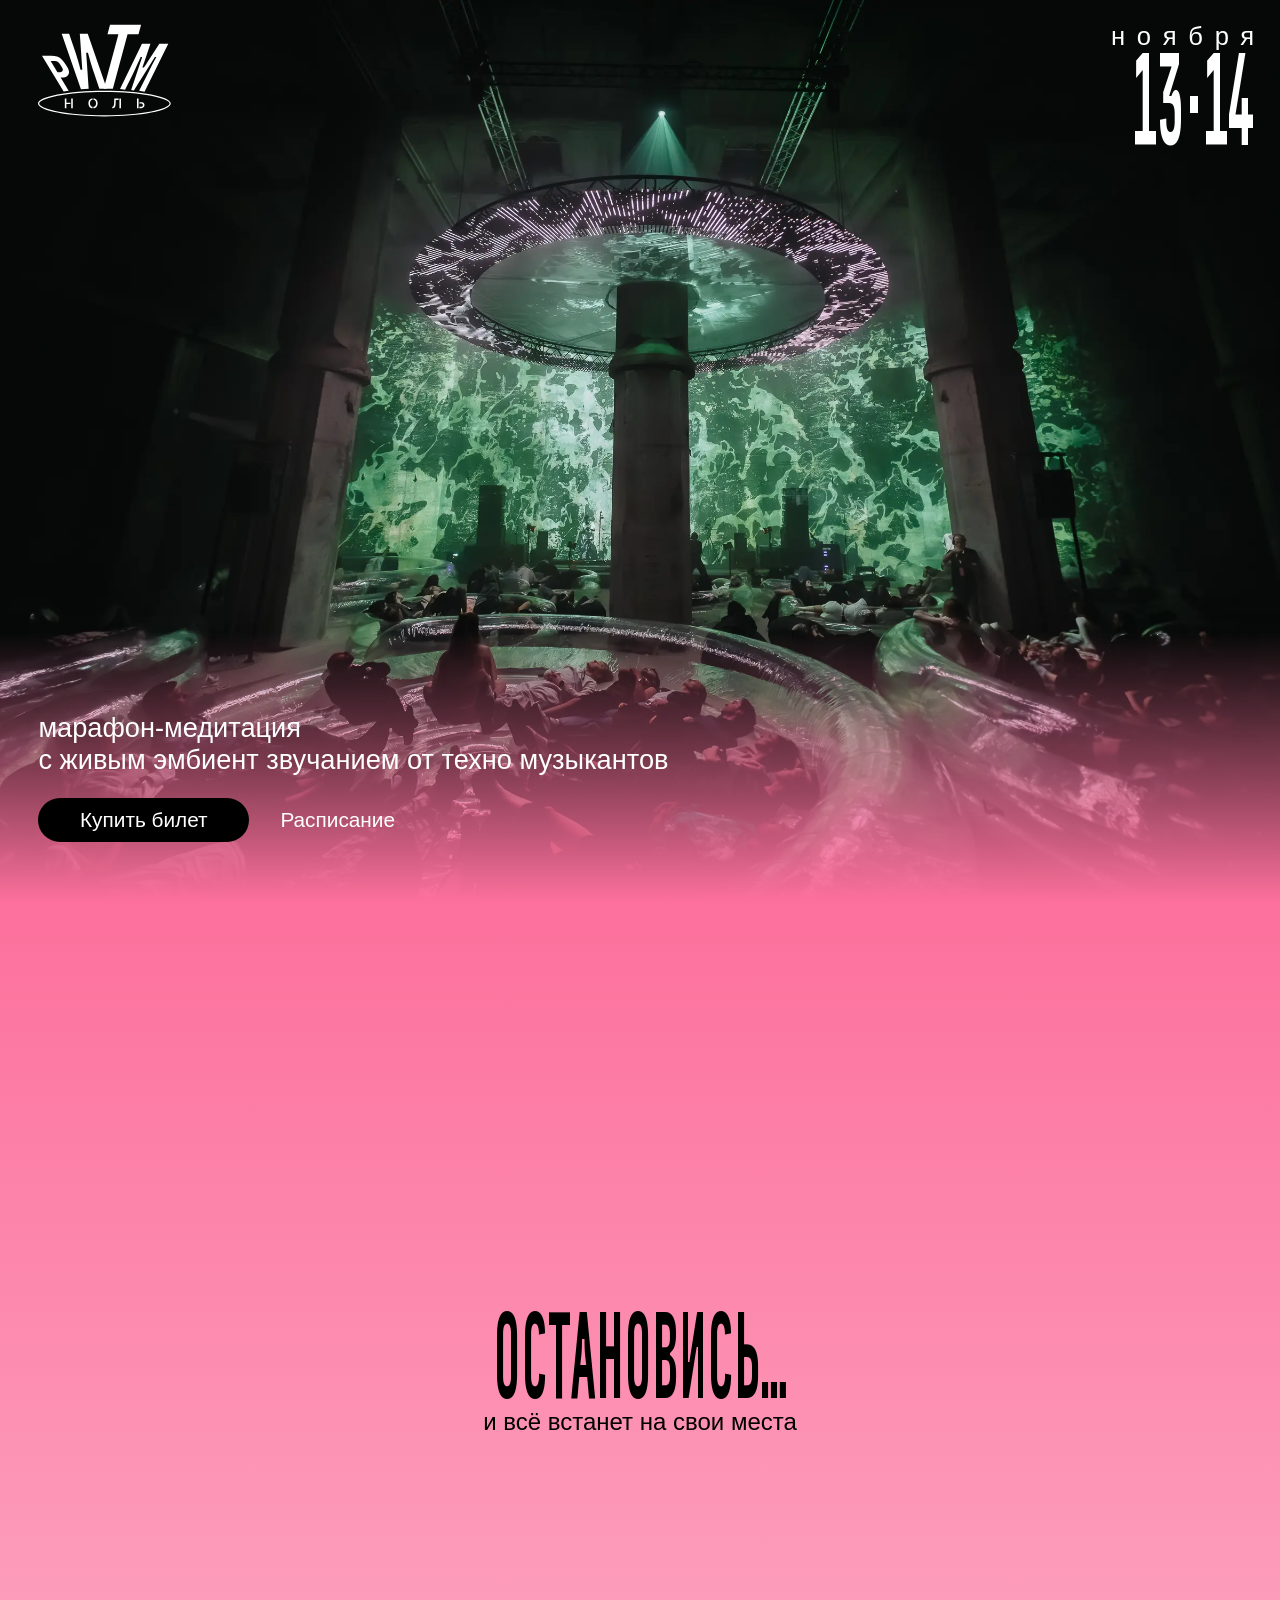
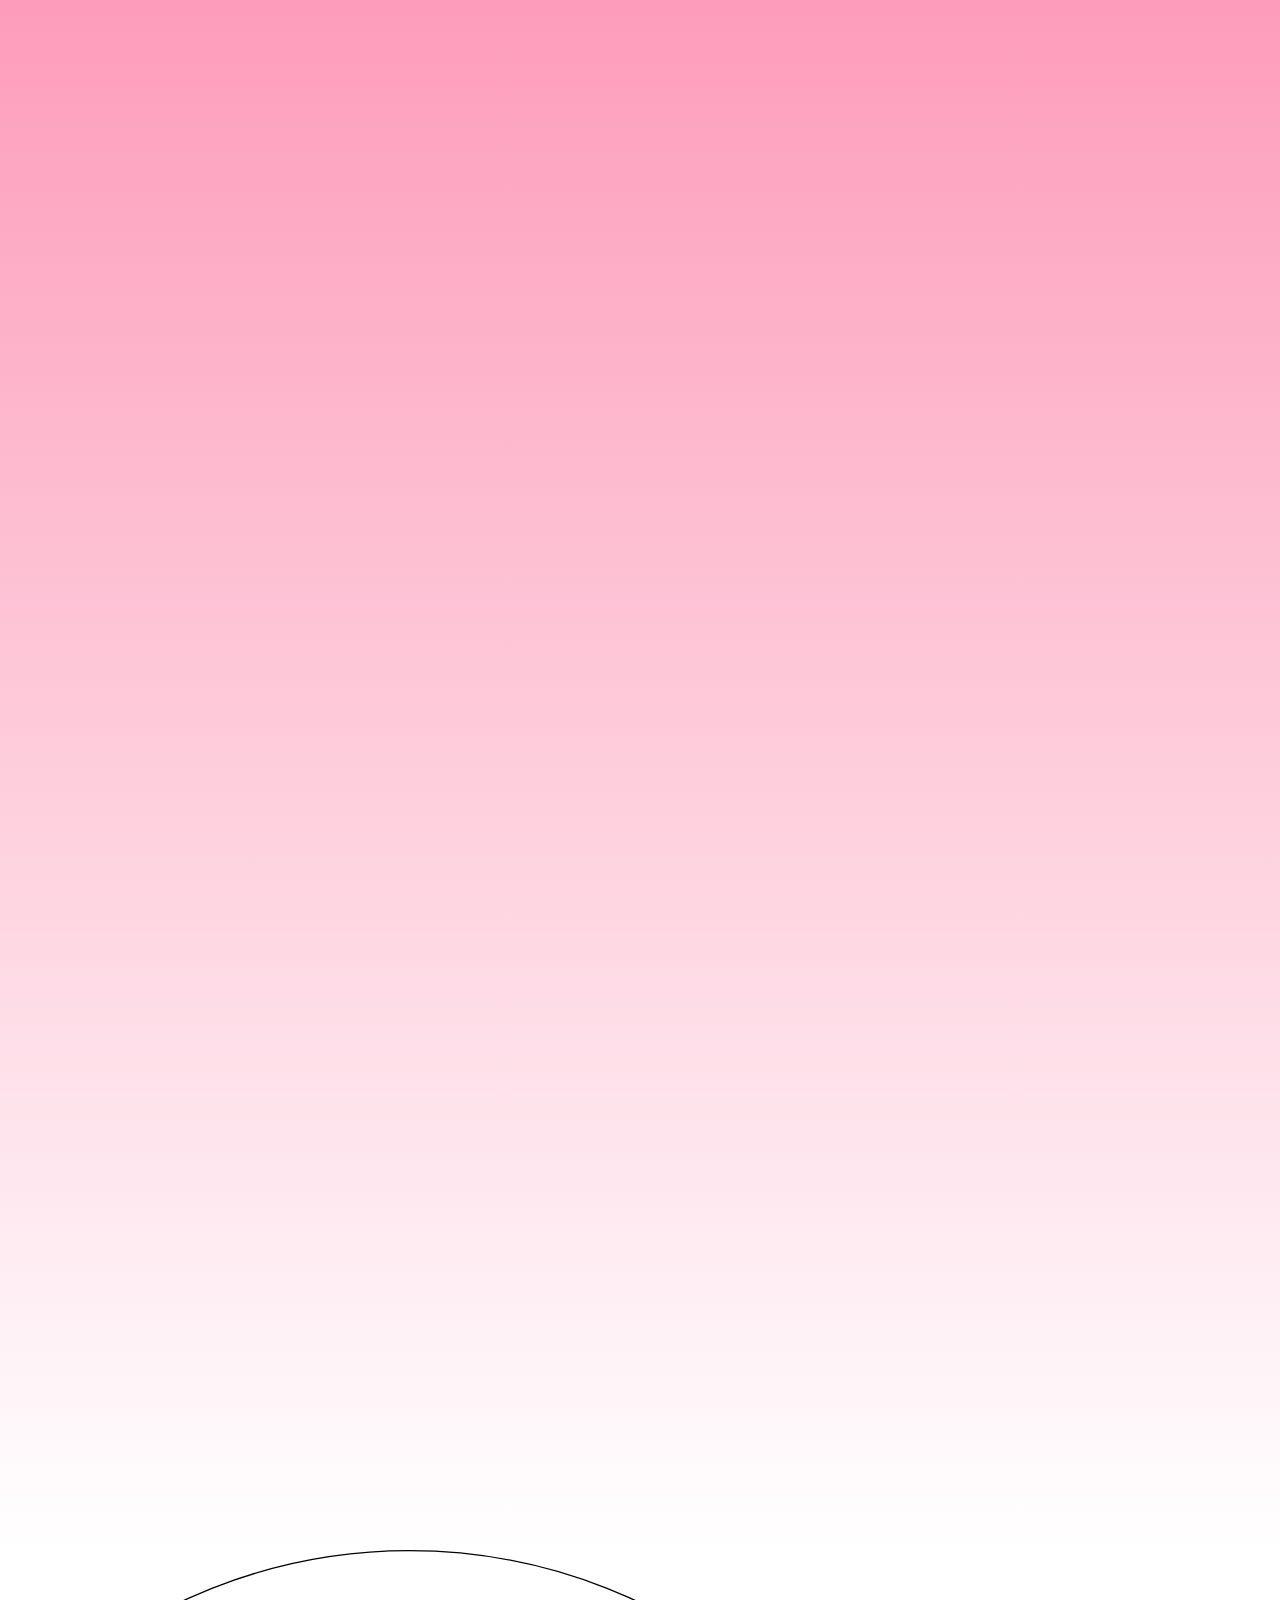
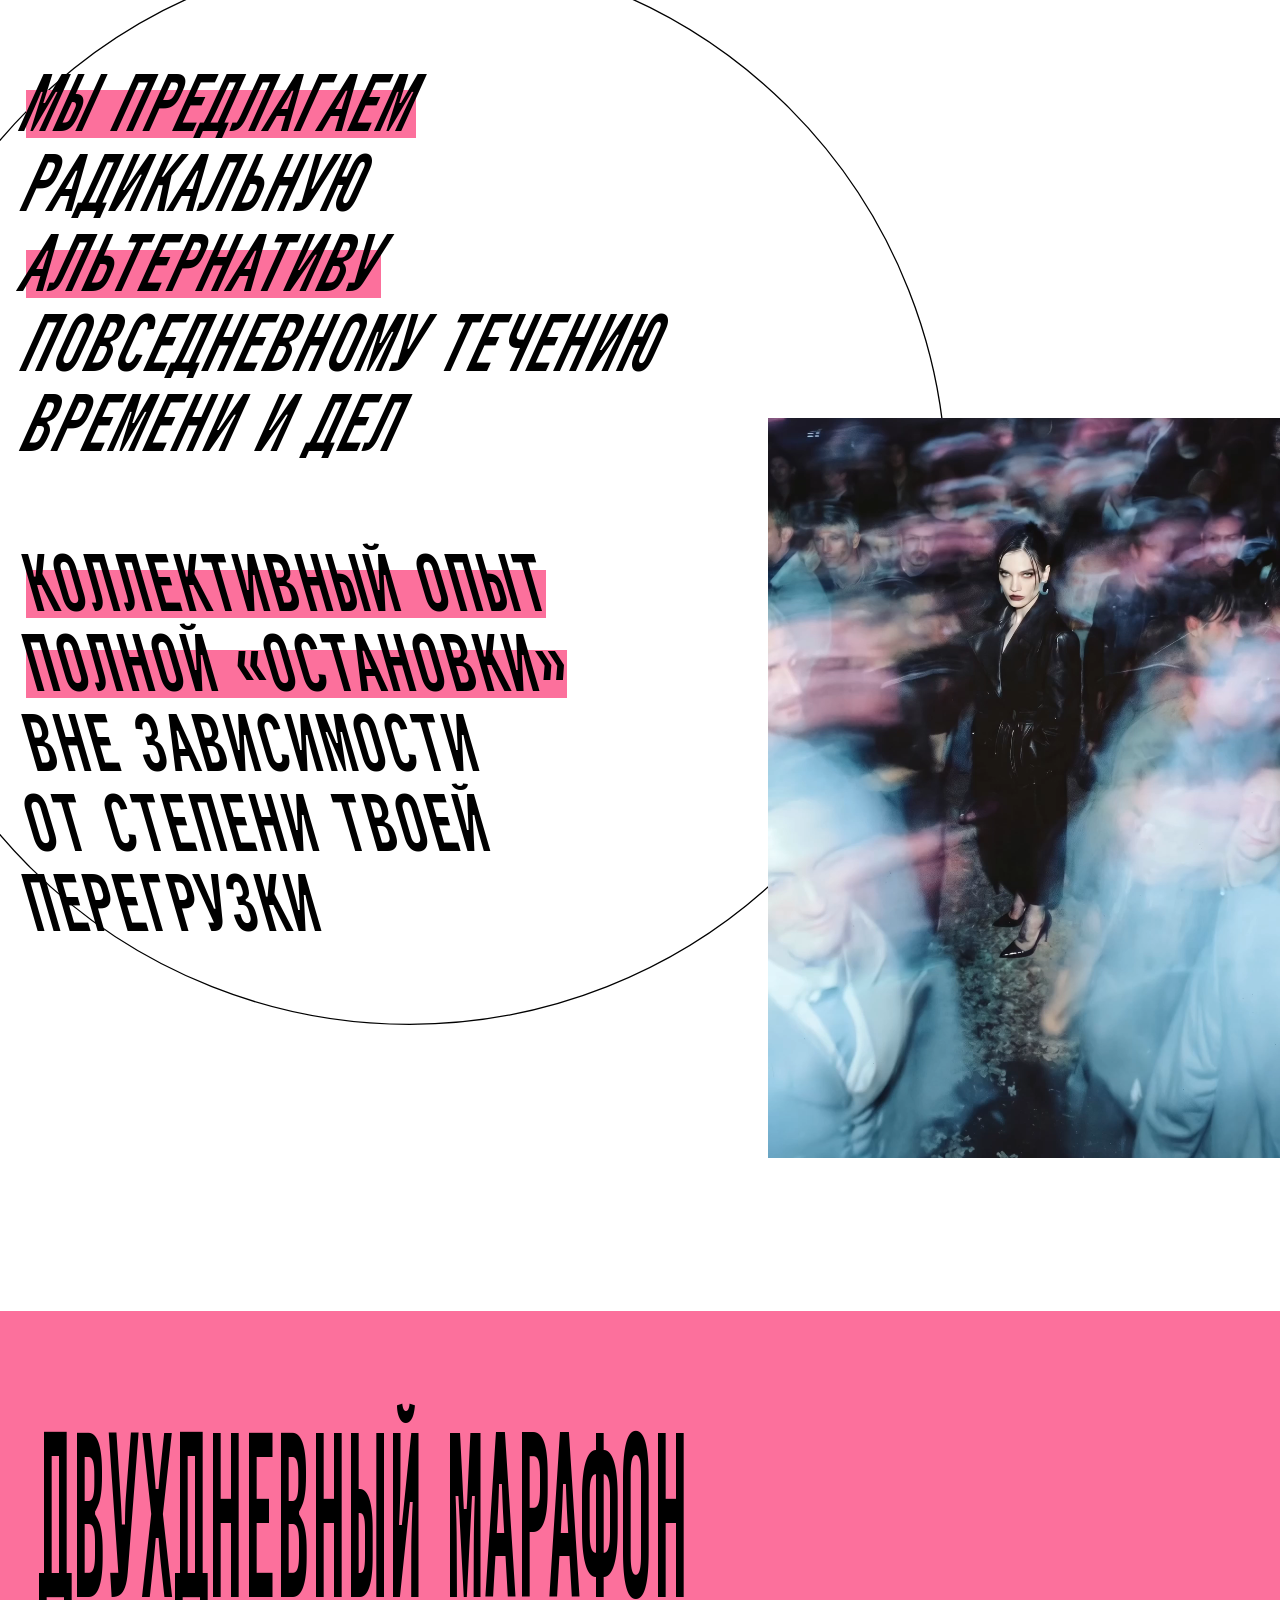
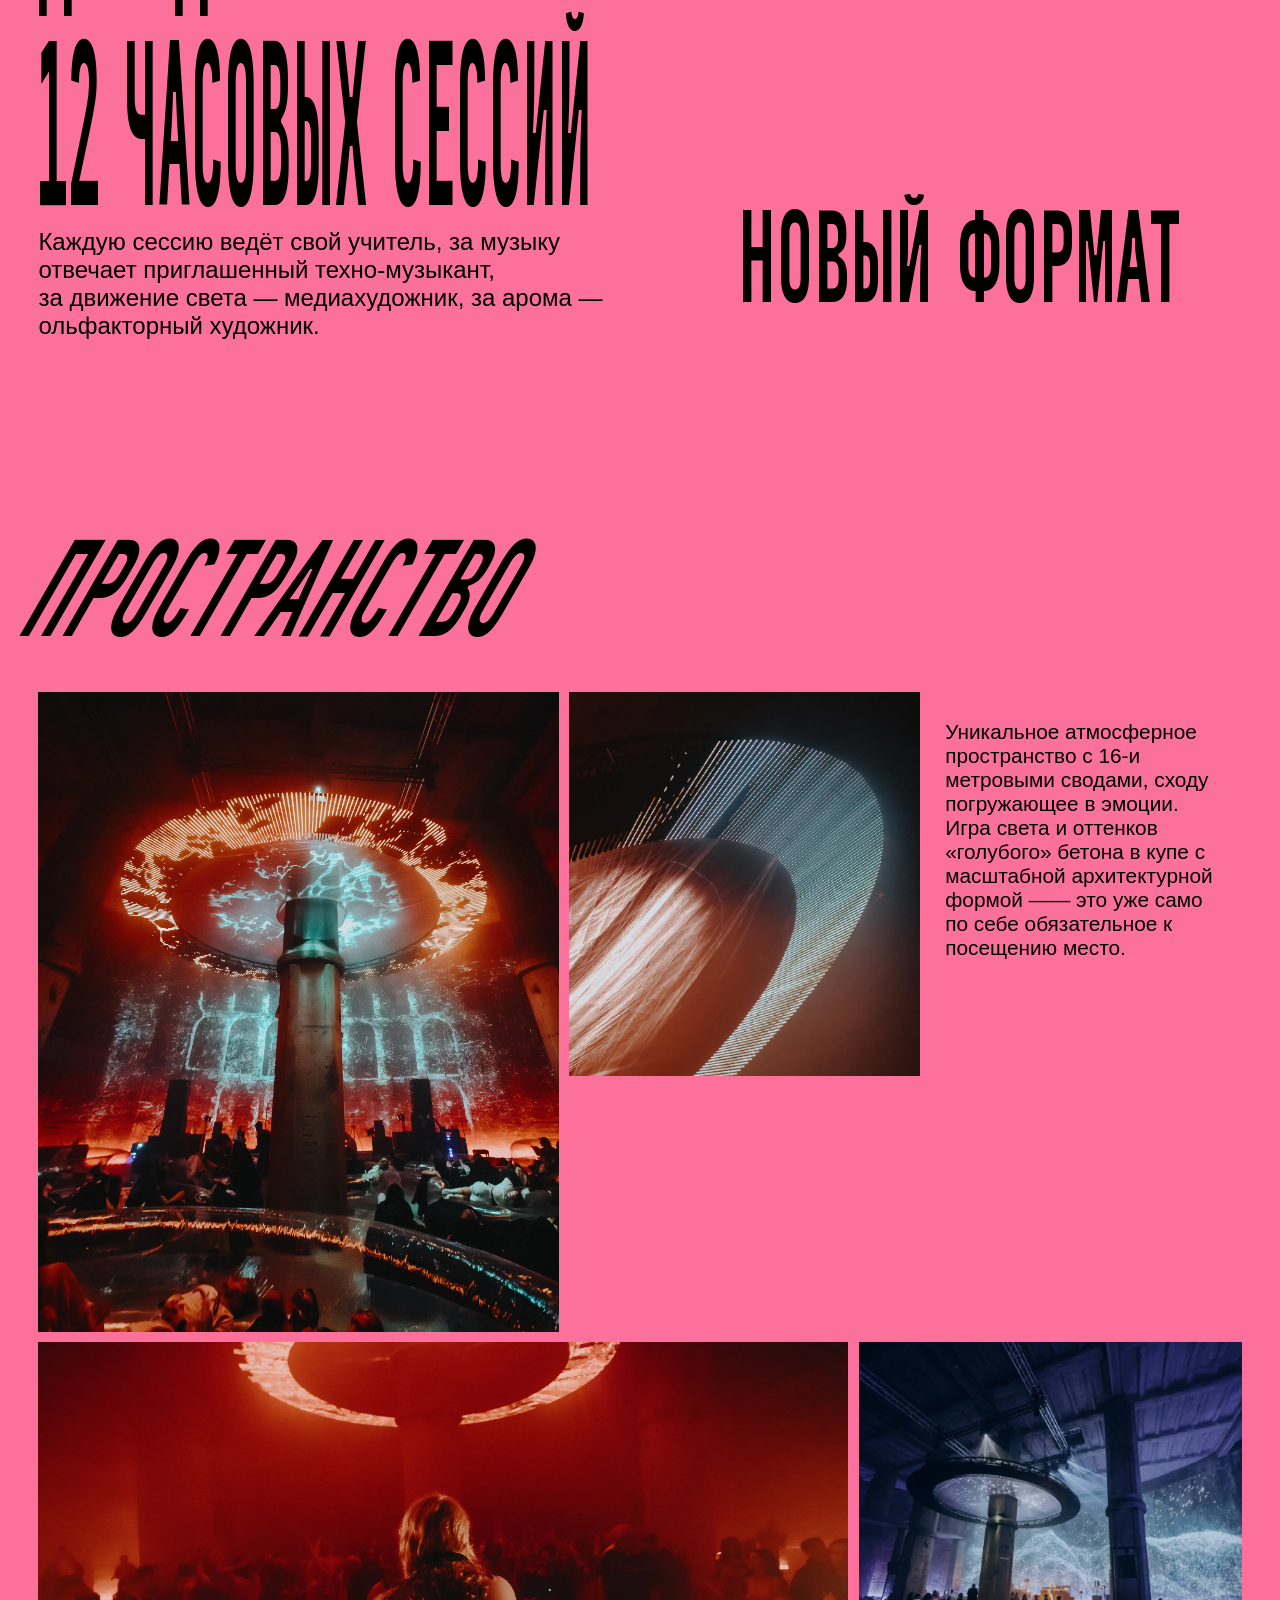
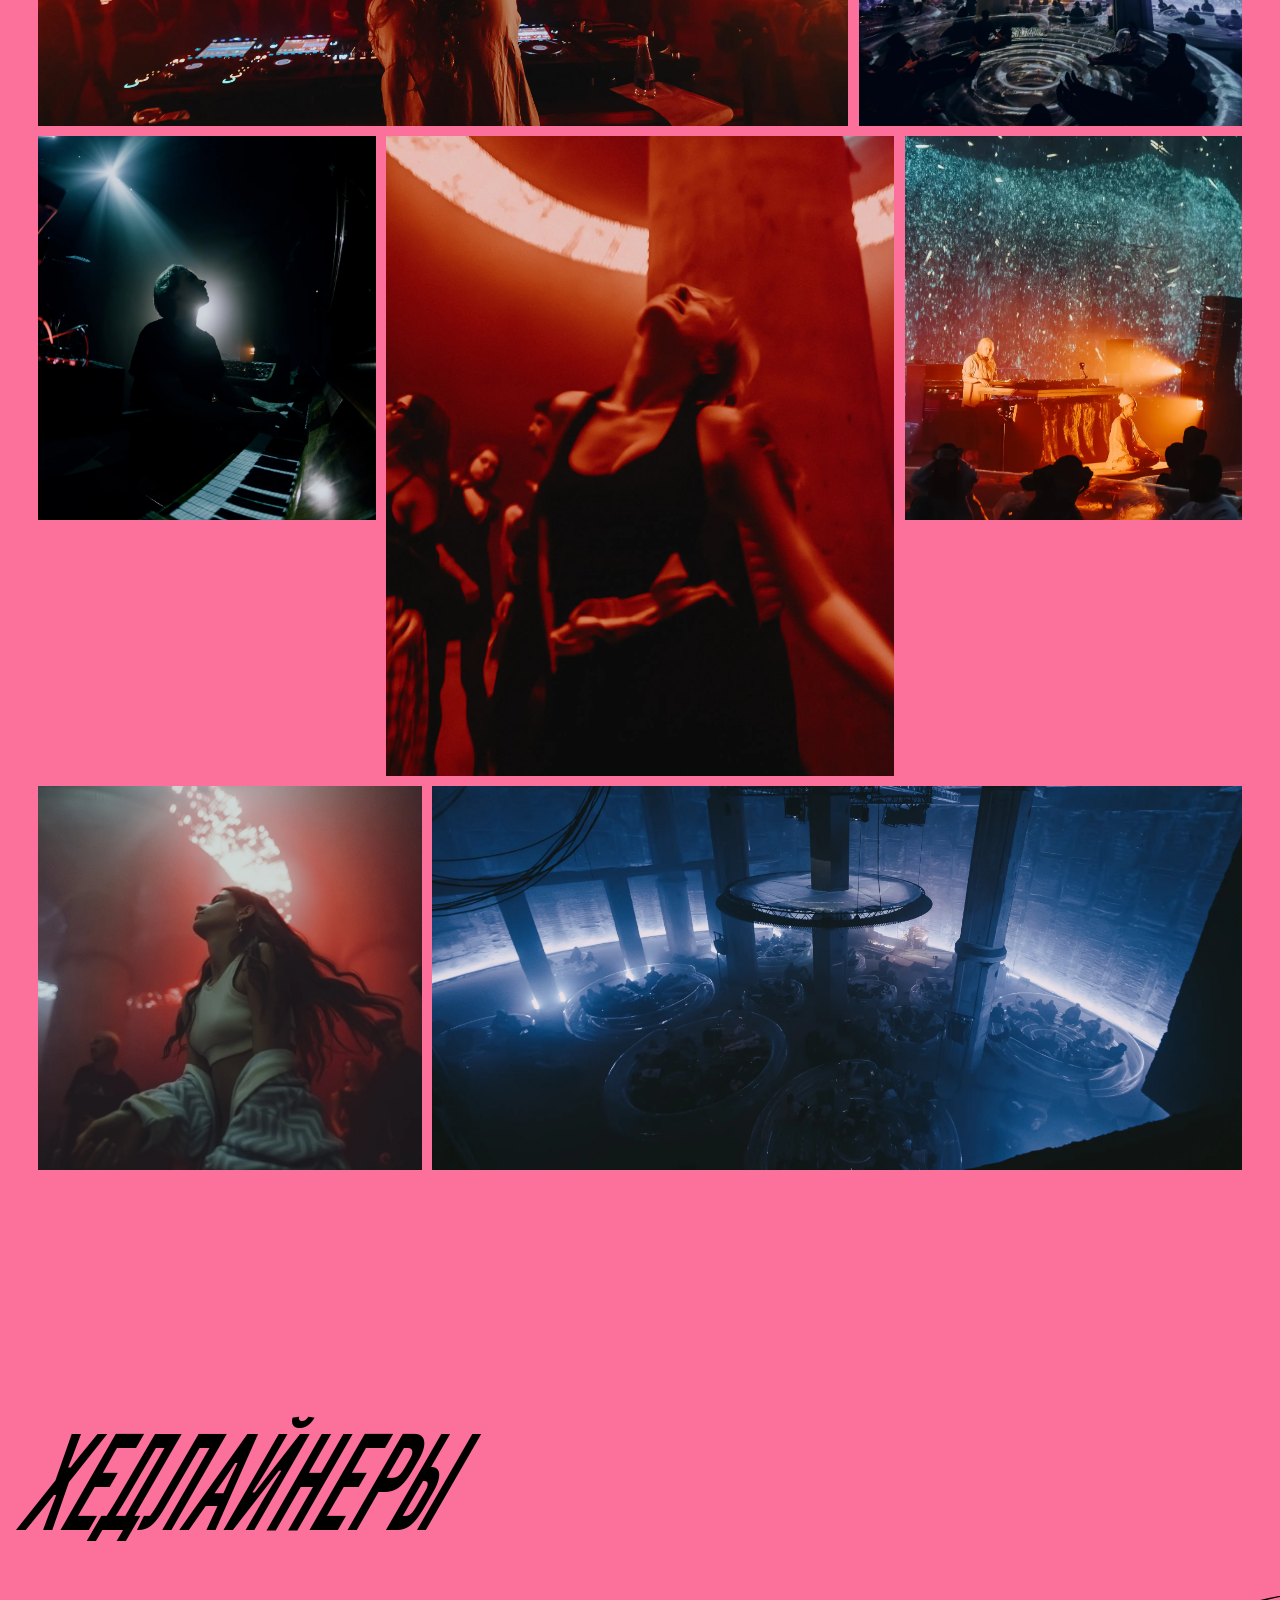
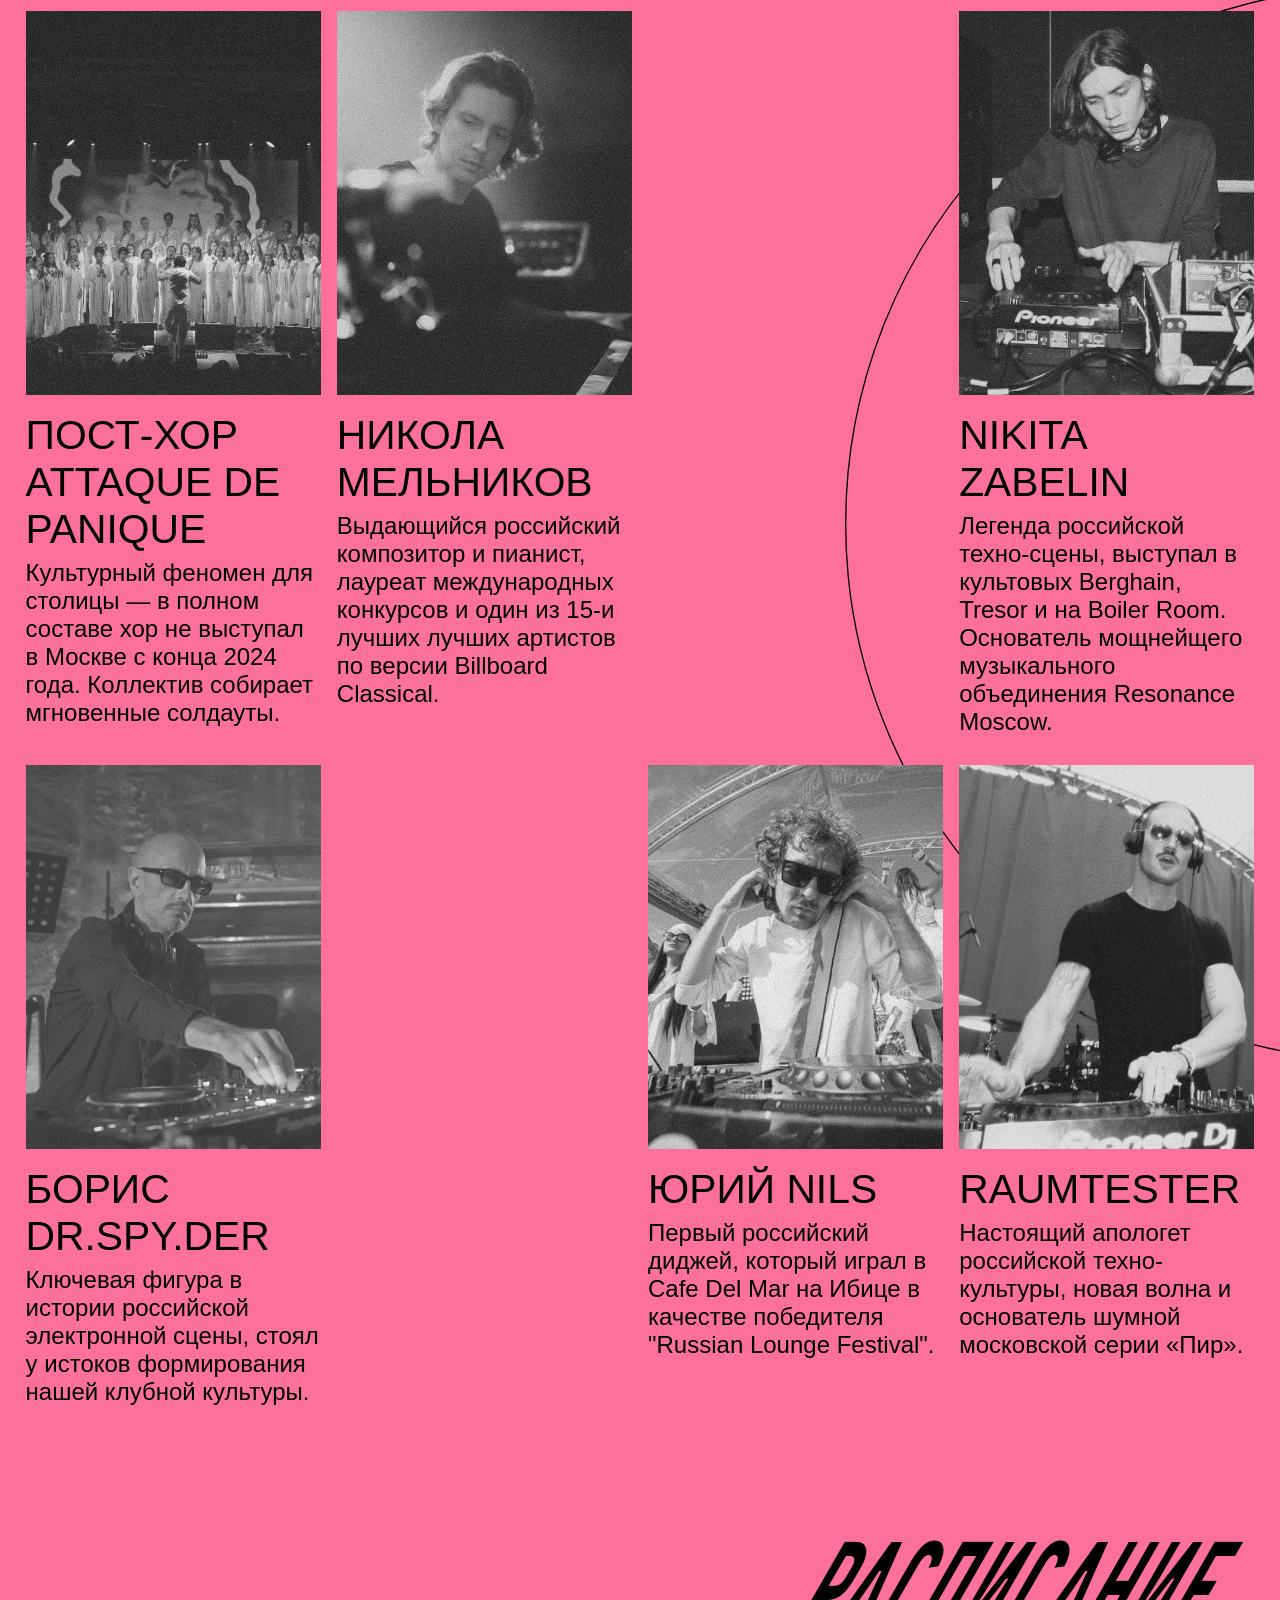
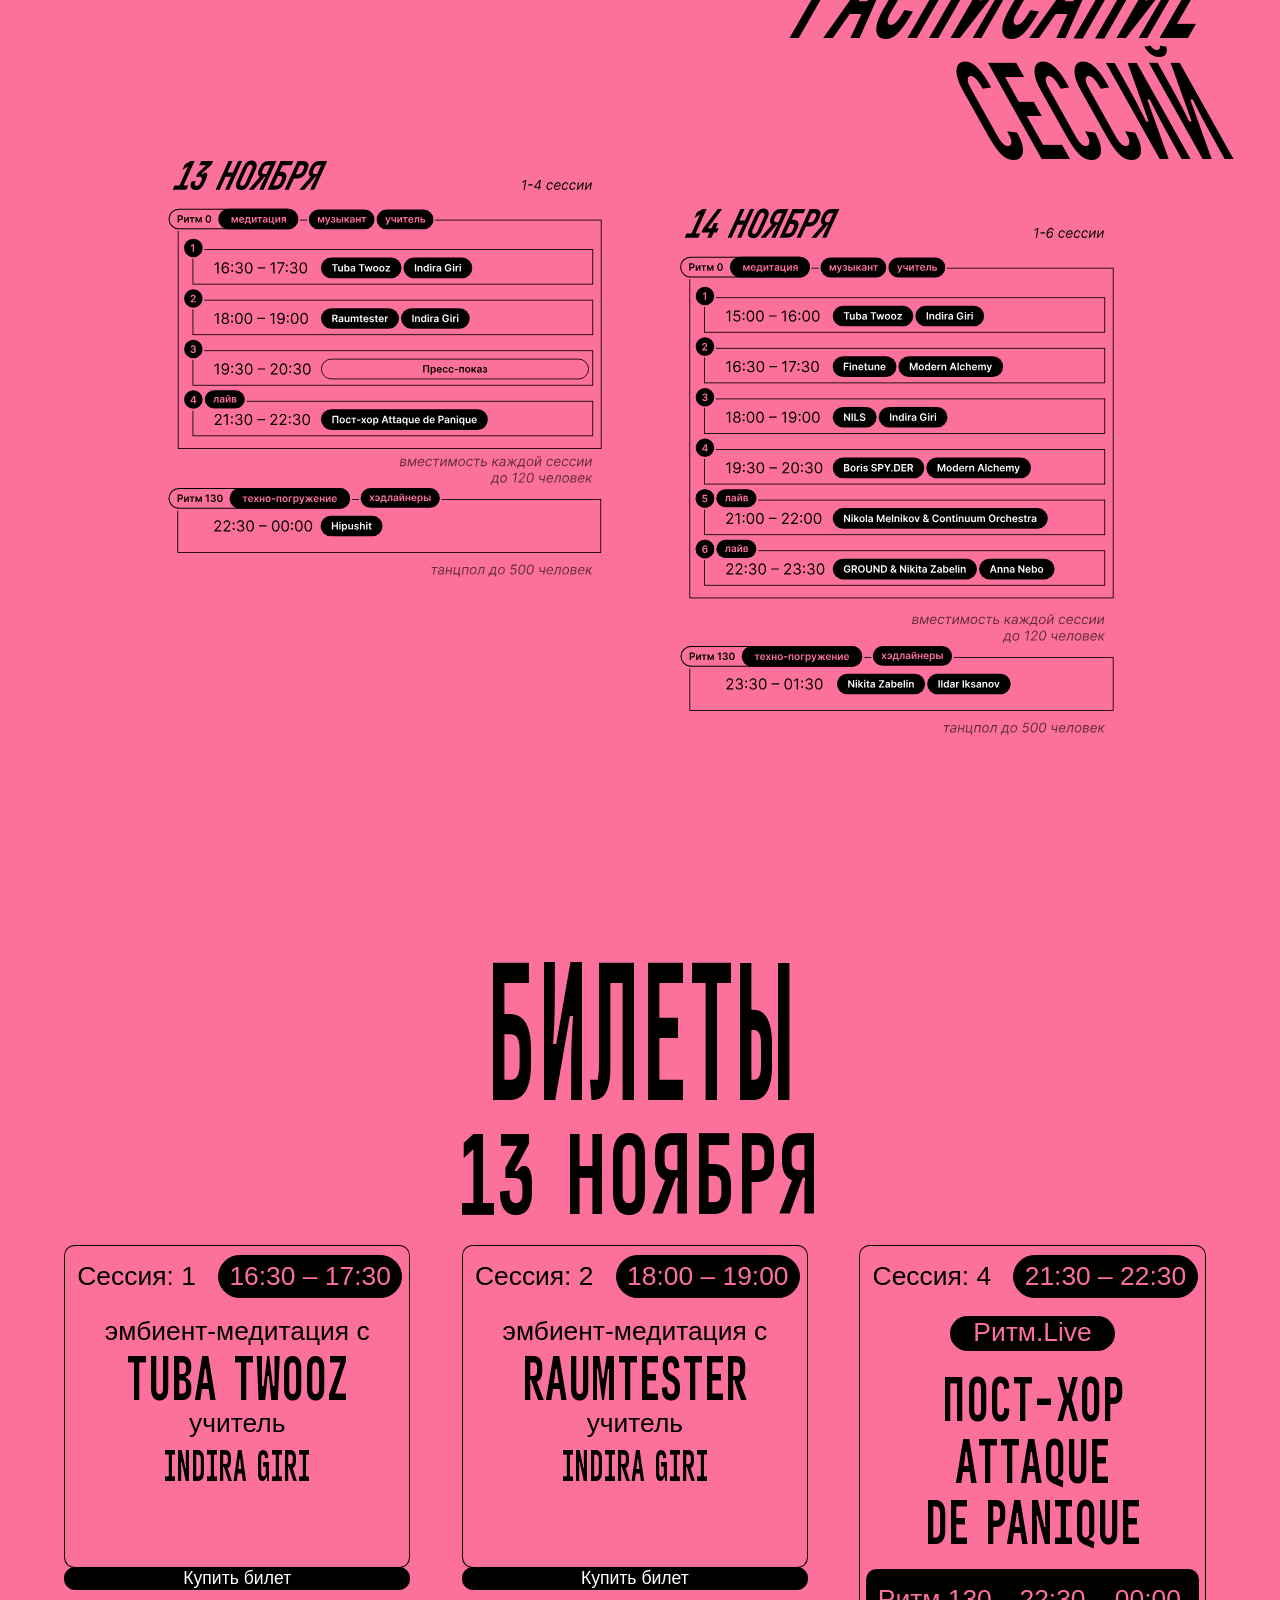
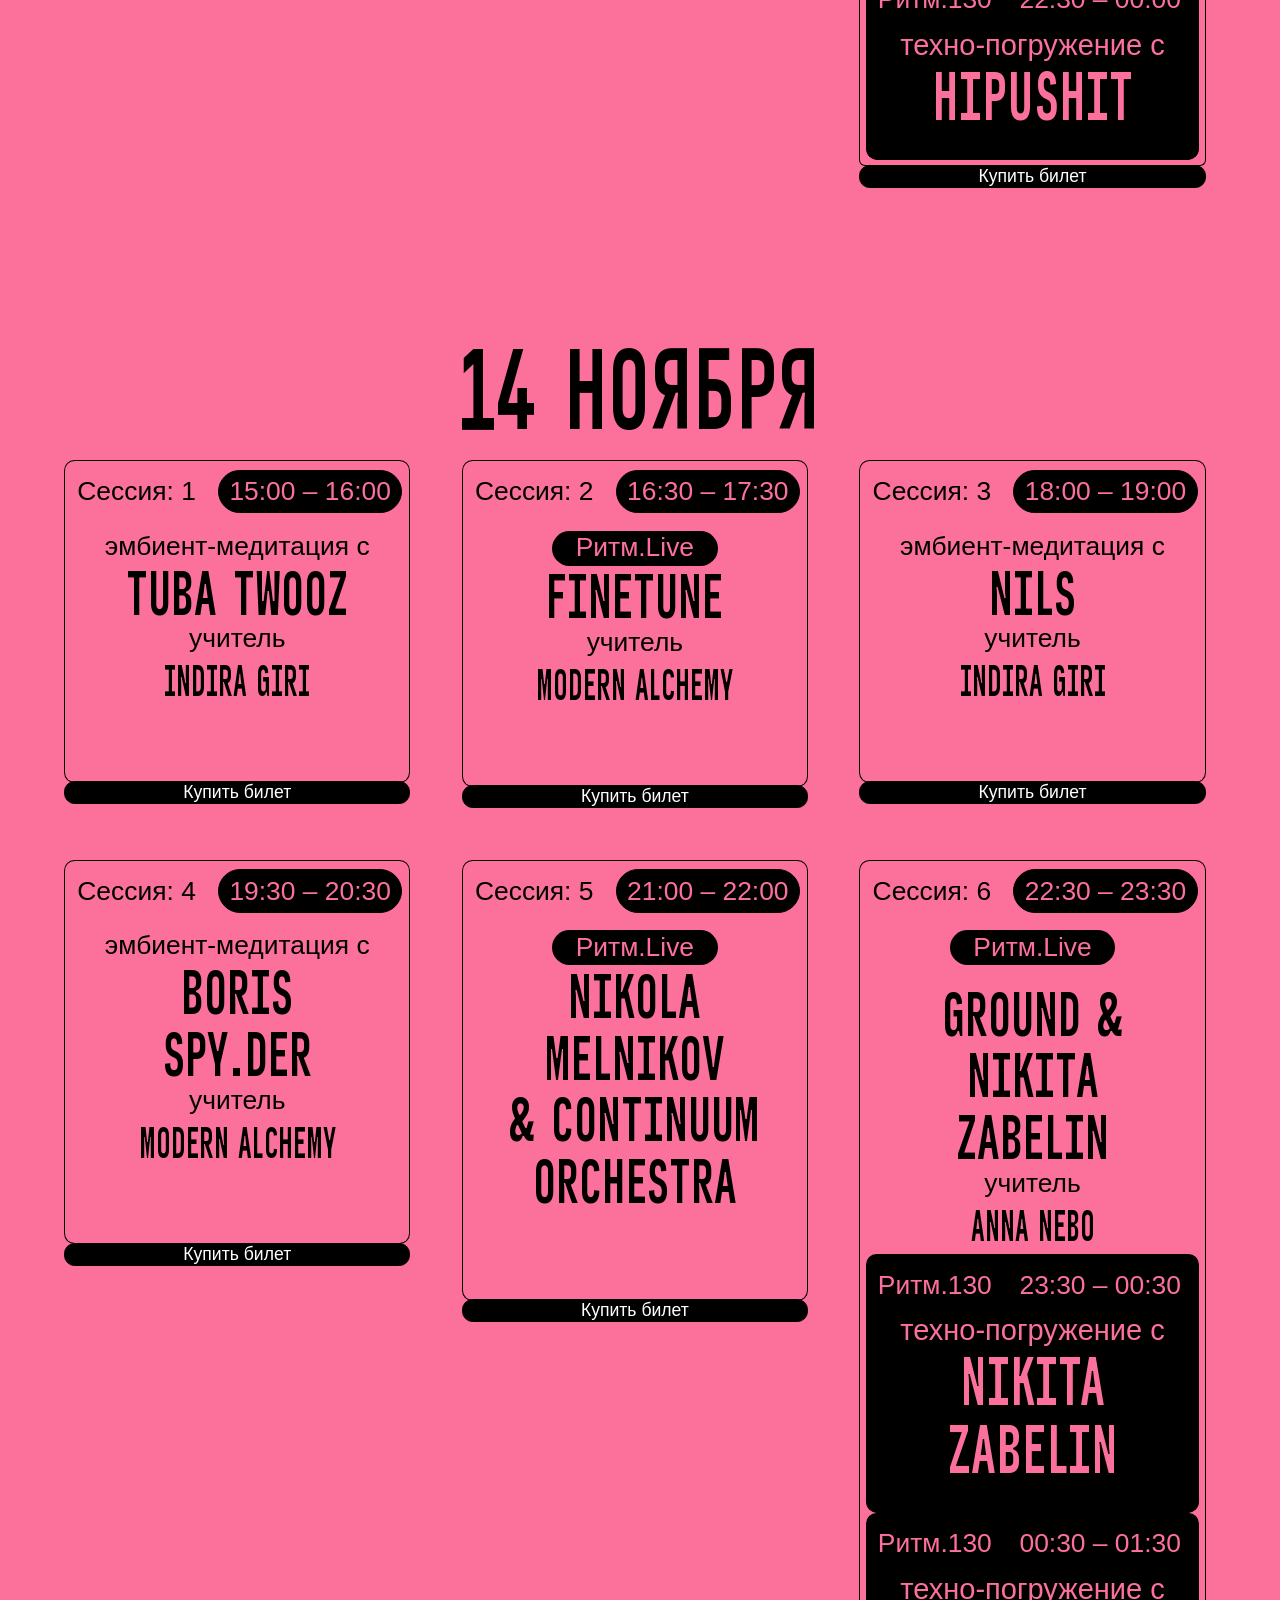
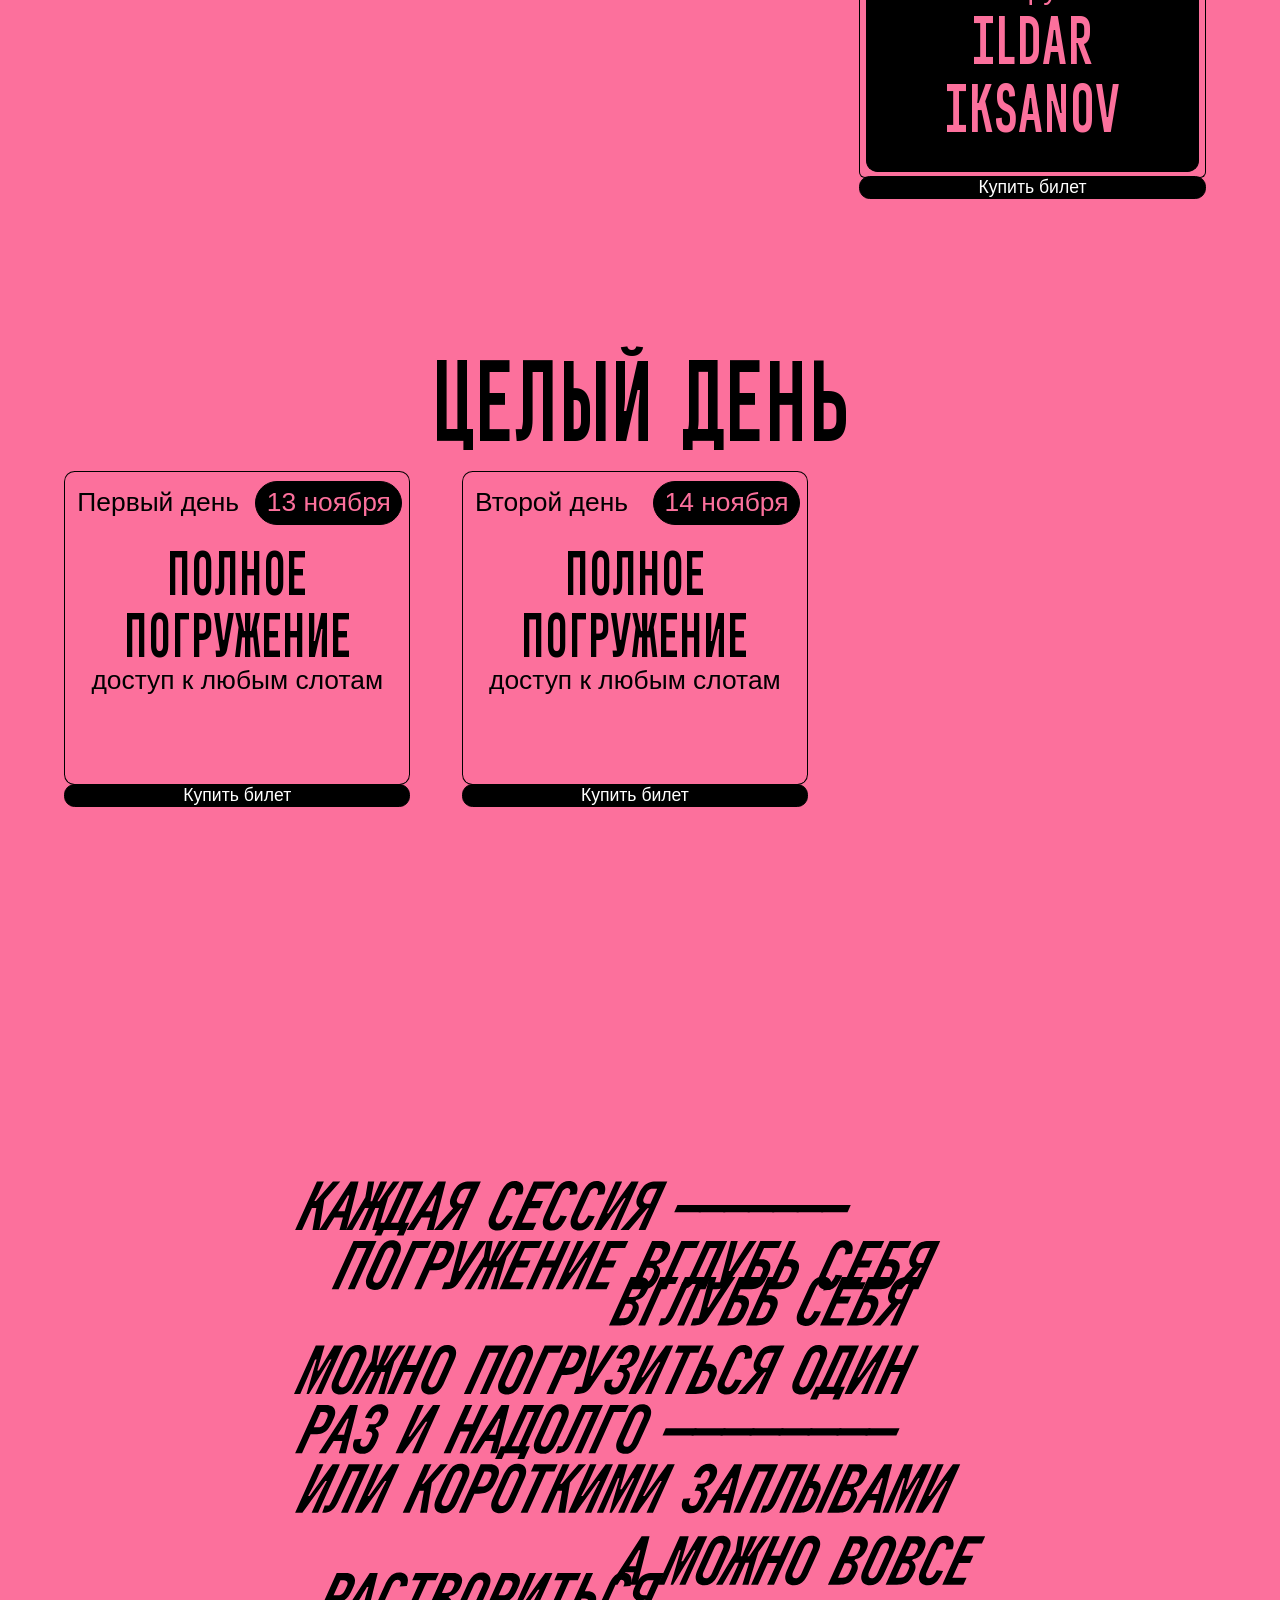
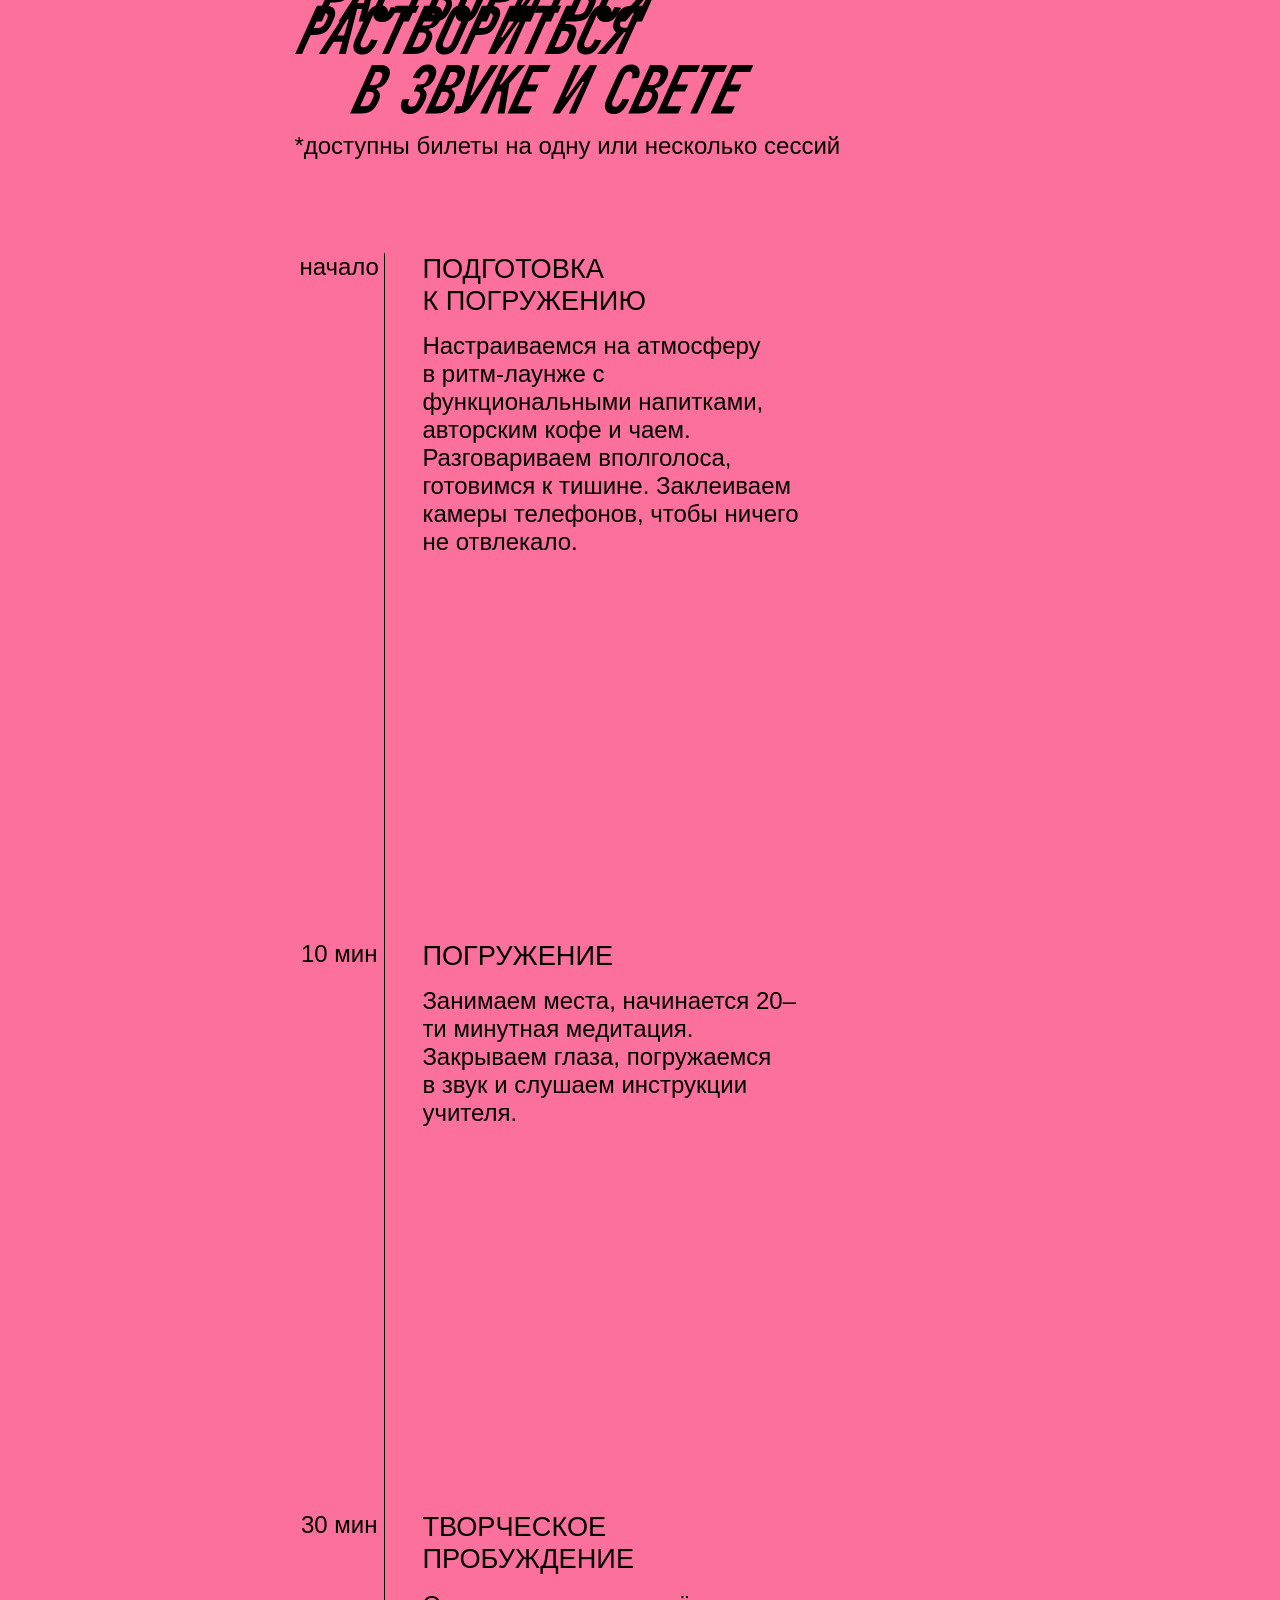
